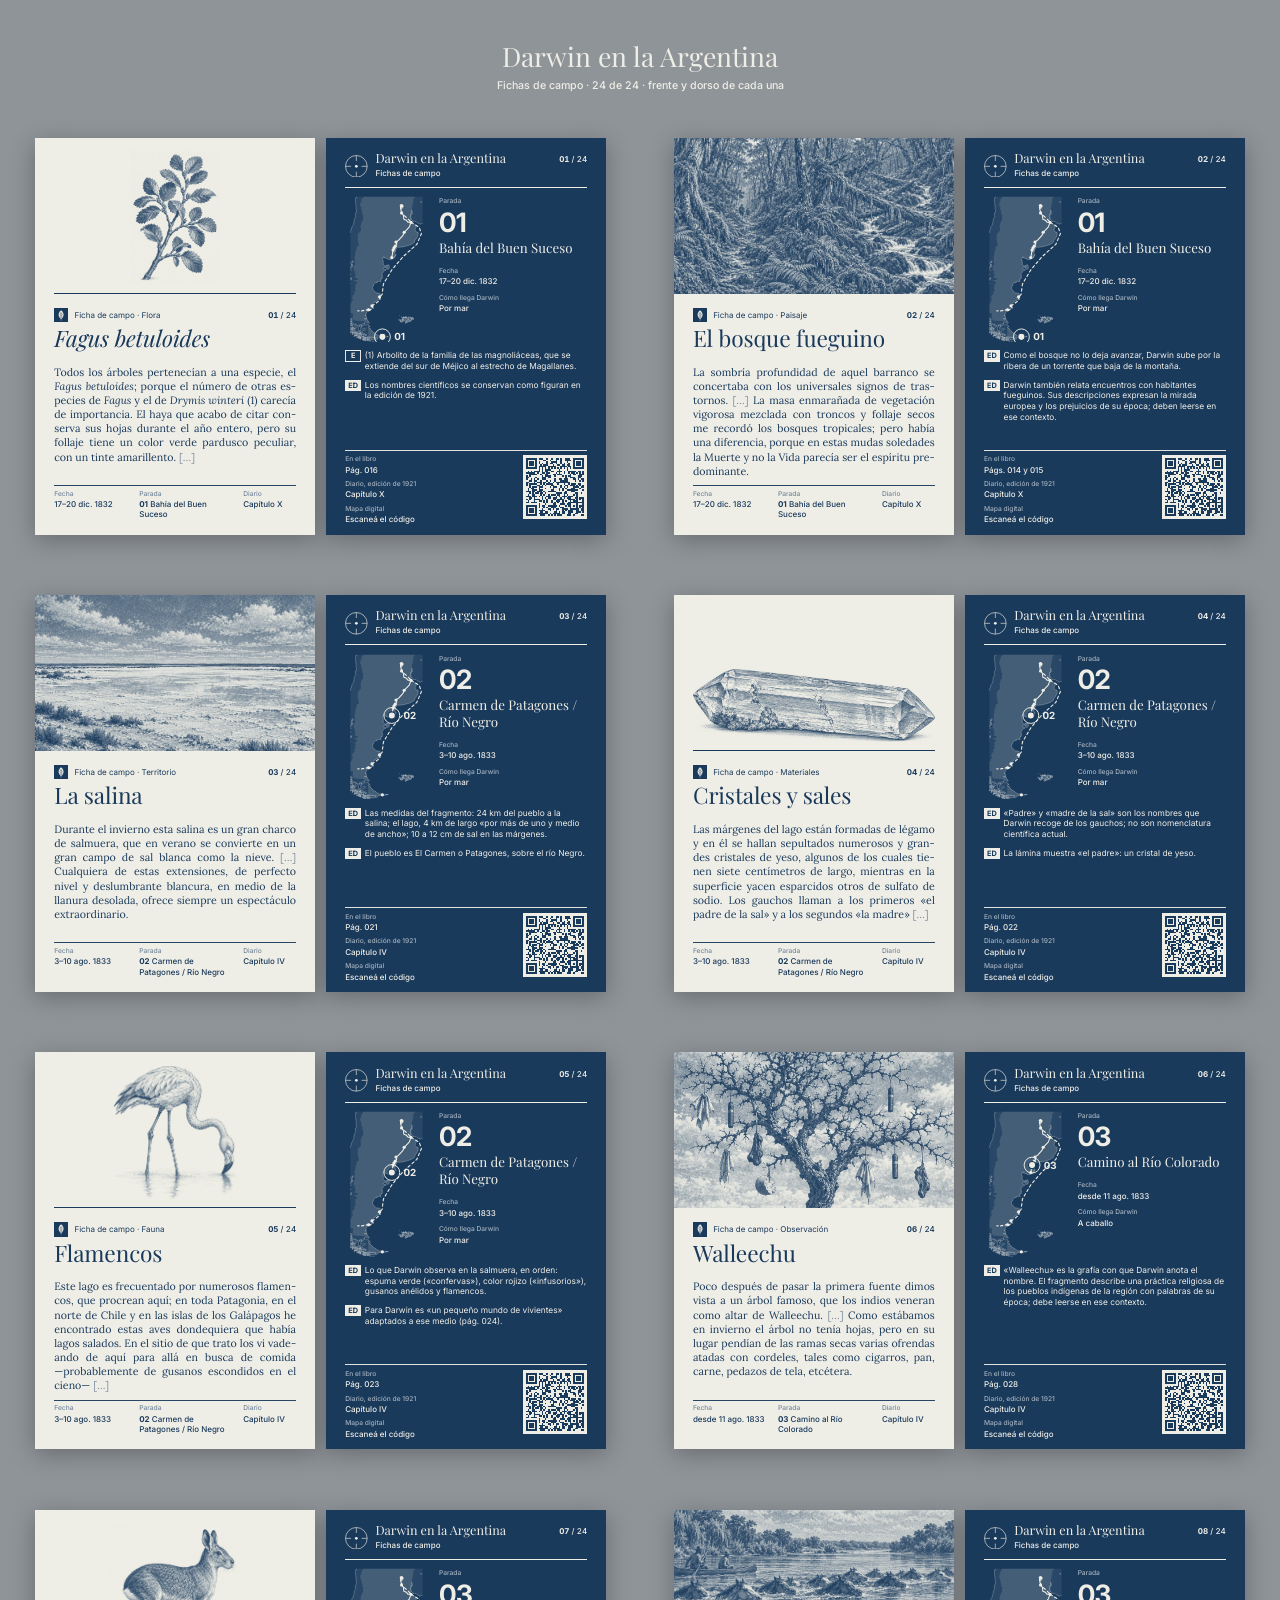
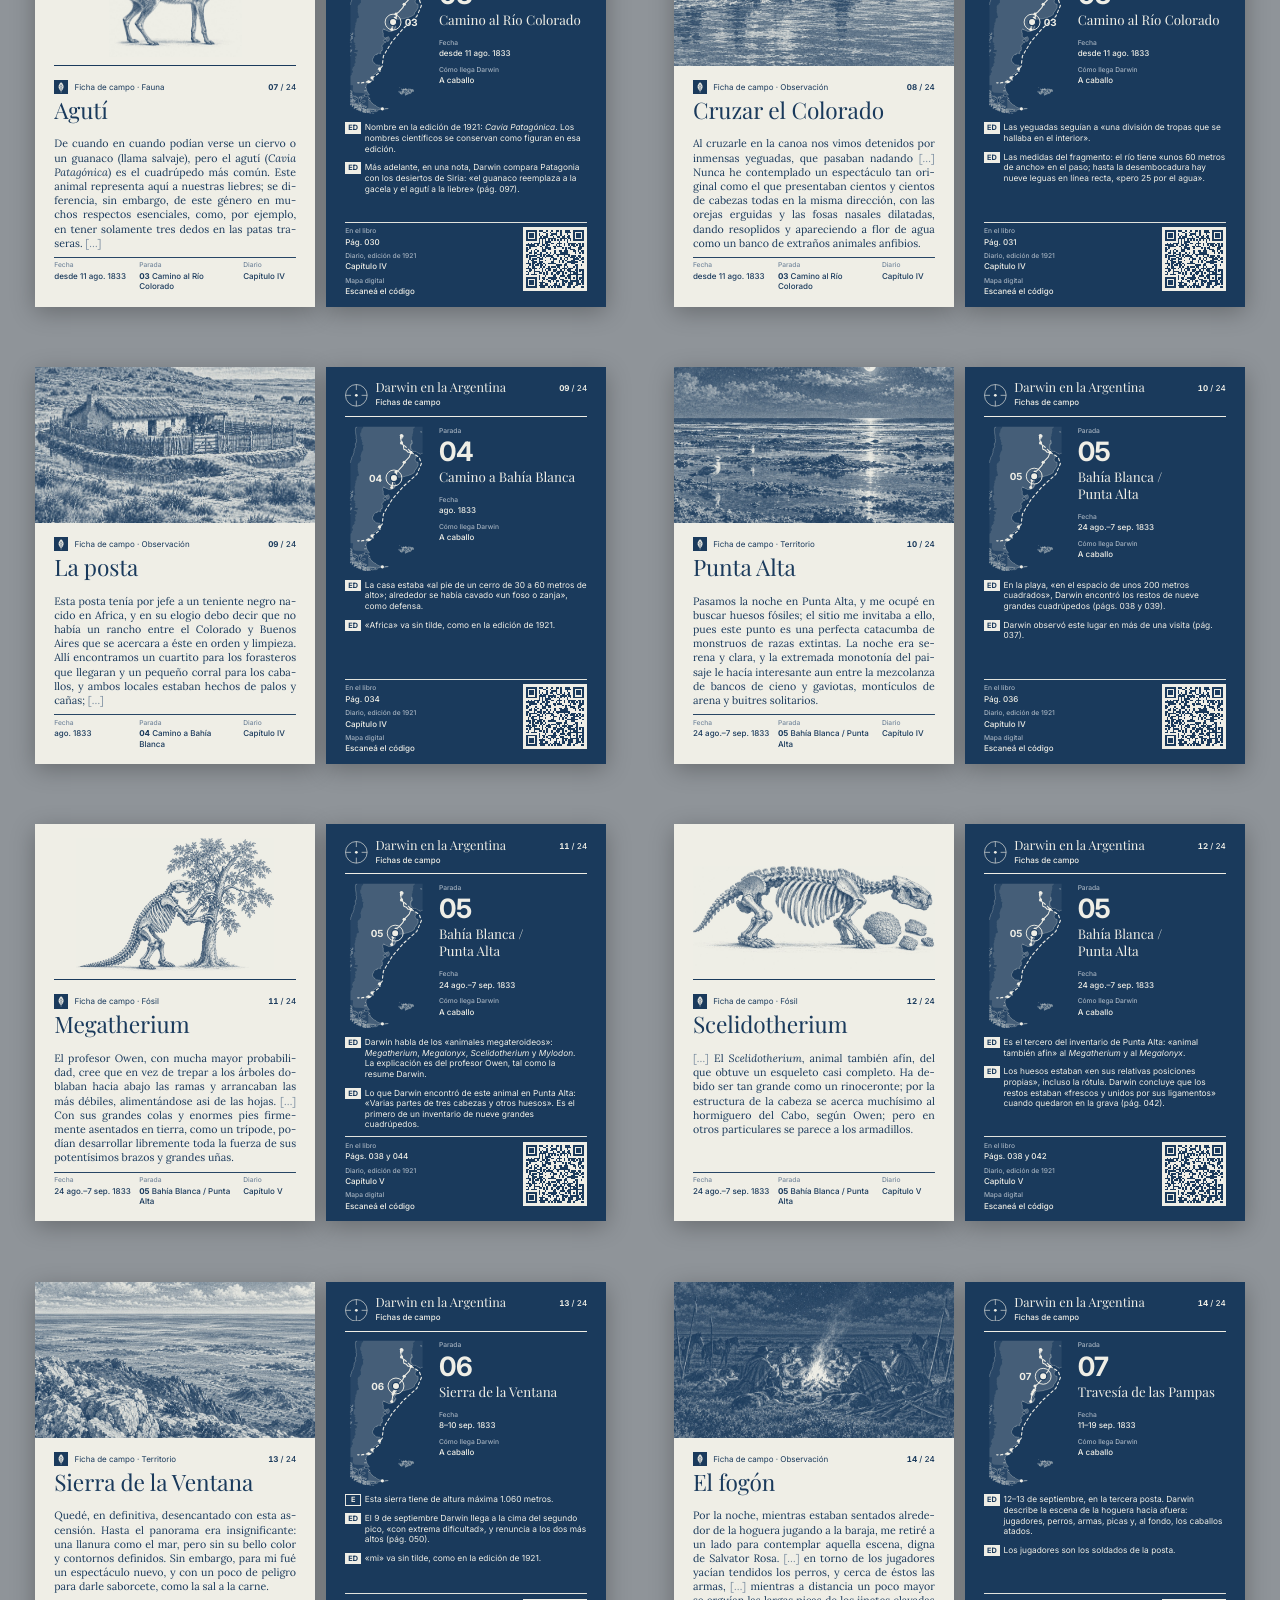
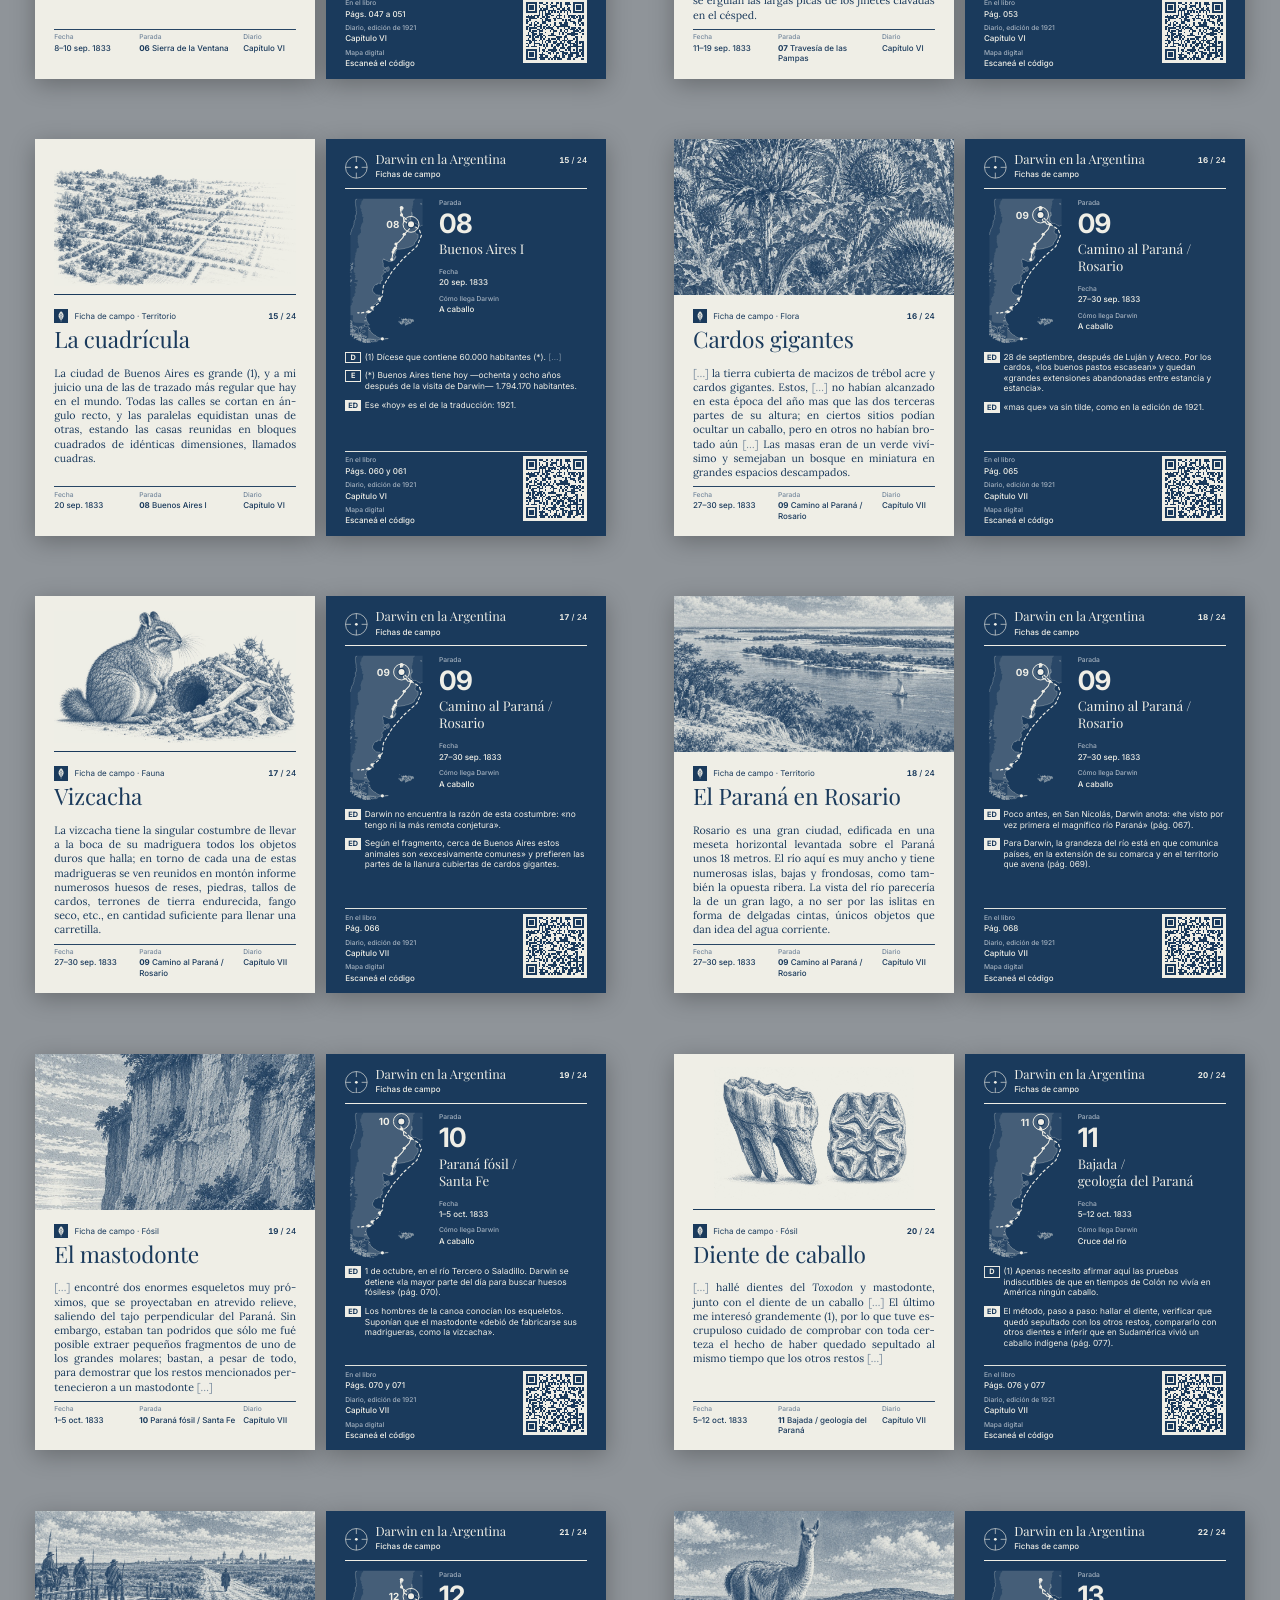
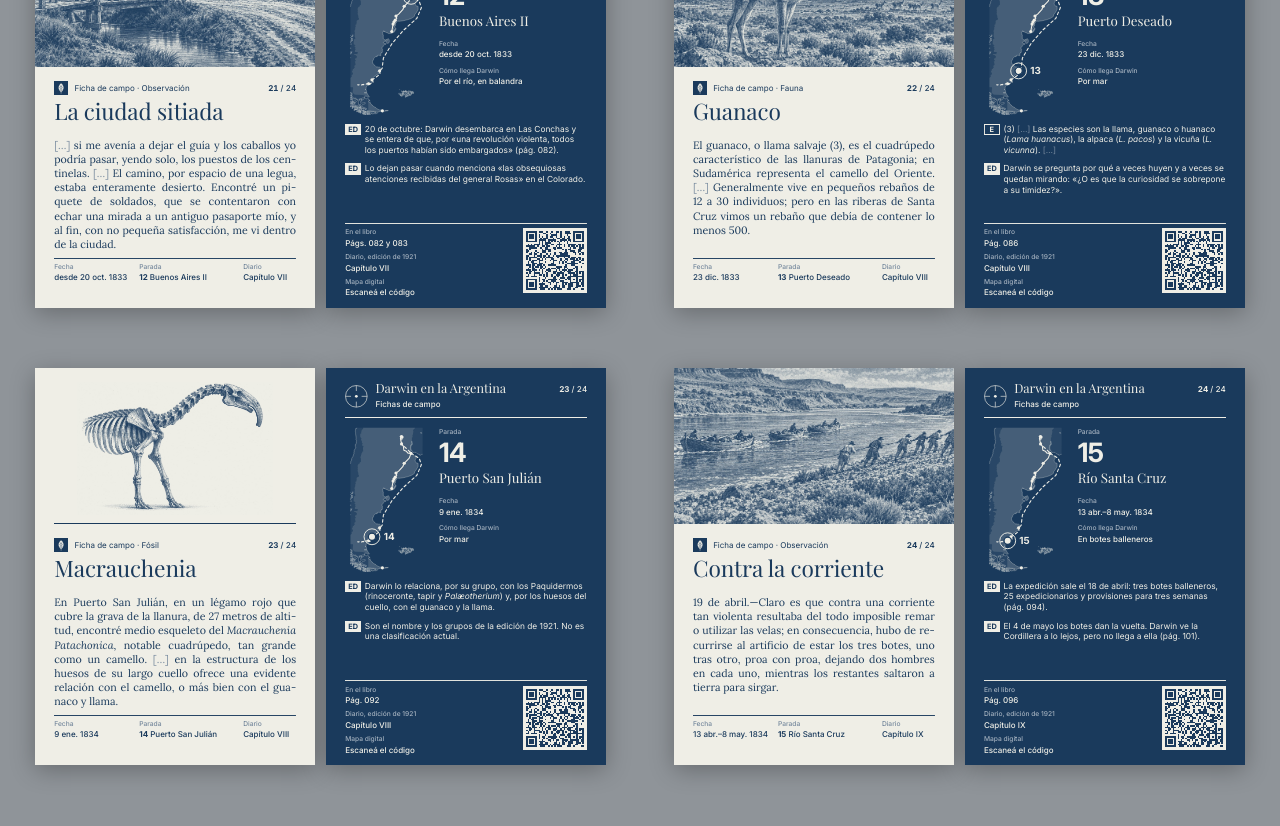
==== index.html @ e22f31d1 "Ficha 17 · Vizcacha: imagen nueva Co-Authored-By: Claude Opus 5.5 <noreply@anthropic.com>" ====
<!doctype html>
<!-- GENERADO por build.mjs — no editar a mano. Editar datos/fichas.mjs y styles/fichas.css. -->
<html lang="es">
<head>
<meta charset="utf-8">
<meta name="viewport" content="width=660">
<title>Darwin en la Argentina — fichas de campo</title>
<link rel="stylesheet" href="styles/fichas.css?v=847f0322">
</head>
<body>
<p class="titulo-sitio"><b>Darwin en la Argentina</b>Fichas de campo · 24 de 24 · frente y dorso de cada una</p>
<div class="par" id="f01"><div class="recorte"><section class="cara cara--anverso" lang="es">
  <div class="a-imagen a-imagen--lamina" style="background-image:url(assets/images/01-fagus-betuloides.jpg?v=746ffd7c)" role="img" aria-label="Rama de haya con hojas, ilustración botánica"></div>
  <div class="caja">
    <p class="a-kicker"><svg class="minitile" viewBox="0 0 28 27" aria-hidden="true"><path class="tile__fill" d="M14 4C20.5 8.5 20.5 17 14 21.5C7.5 17 7.5 8.5 14 4Z"/><path class="tile__line" d="M14 21.5V24.5"/><path class="tile__cut" d="M14 7V21.5M14 11L17 8.8M14 11L11 8.8M14 14.5L17.6 12M14 14.5L10.4 12M14 18L17 15.8M14 18L11 15.8"/></svg><span>Ficha de campo · Flora</span><span><b>01</b> / 24</span></p>
    <h1 class="a-titulo a-titulo--cursiva">Fagus betuloides</h1>
    <p class="a-darwin">Todos los ár­bo­les per­te­ne­cían a una es­pe­cie, el <i>Fagus be­tu­loi­des</i>; por­que el nú­mero de otras es­pe­cies de <i>Fagus</i> y el de <i>Drymis win­teri</i> (1) ca­re­cía de im­por­tan­cia. El haya que acabo de citar con­serva sus hojas du­rante el año en­tero, pero su fo­llaje tiene un color verde par­dusco pe­cu­liar, con un tinte ama­ri­llento. <span class="cut">[…]</span></p>
    <dl class="a-meta">
      <div><dt>Fecha</dt><dd>17–20 dic. 1832</dd></div>
      <div><dt>Parada</dt><dd><b>01</b> Bahía del Buen Suceso</dd></div>
      <div><dt>Diario</dt><dd>Capítulo X</dd></div>
    </dl>
  </div>
</section></div><div class="recorte"><section class="cara cara--reverso" lang="es">
  <div class="caja">
    <div class="r-cabeza"><svg class="marca" viewBox="0 0 9 9" aria-hidden="true"><circle cx="4.5" cy="4.5" r="4.3"/><path d="M4.5 0.2V2.4M4.5 6.6V8.8M0.2 4.5H2.4M6.6 4.5H8.8"/><circle class="marca__punto" cx="4.5" cy="4.5" r="0.55"/></svg><div><h2>Darwin en la Argentina</h2><p>Fichas de campo</p></div><p class="r-num"><b>01</b> / 24</p></div>
    <div class="r-filete"></div>
    <div class="r-cuerpo">
      <svg class="r-mapa" viewBox="0 0 20.8 39" role="img" aria-label="Mapa del recorrido con la parada 01 marcada">
<defs><clipPath id="clip-01"><rect width="20.8" height="39"/></clipPath></defs>
<g clip-path="url(#clip-01)">
<path class="m-otro" d="M7.35 39.44L7.29 39.43L7.26 39.48L7.24 39.46L7.25 39.39L7.18 39.44L7.12 39.37L7.06 39.45L6.95 39.41L6.94 39.36L7.07 39.32L7.31 39.36L7.33 39.36L7.30 39.30L7.42 39.31L7.43 39.36L7.36 39.36L7.35 39.44ZM7.82 39.47L7.76 39.39L7.84 39.31L7.87 39.45L7.82 39.47ZM7.66 39.44L7.55 39.36L7.49 39.35L7.55 39.31L7.67 39.34L7.72 39.42L7.66 39.44ZM7.57 39.24L7.31 39.16L7.39 39.08L7.49 39.16L7.50 39.07L7.47 38.99L7.56 38.96L7.60 39.08L7.55 39.16L7.65 39.17L7.67 39.25L7.57 39.29L7.57 39.24ZM7.30 38.98L7.13 39.03L7.19 38.96L7.18 38.87L7.21 38.84L7.30 38.93L7.30 38.98ZM5.00 38.70L4.86 38.71L4.89 38.67L4.86 38.60L5.02 38.65L5.04 38.68L4.96 38.67L5.00 38.70ZM4.65 38.65L4.61 38.58L4.52 38.54L4.69 38.53L4.65 38.65ZM6.86 39.11L6.75 39.17L6.70 39.12L6.68 38.99L6.53 39.02L6.57 38.89L6.45 38.81L6.38 38.86L6.29 38.84L6.23 38.74L6.19 38.75L6.16 38.71L6.18 38.79L6.04 38.80L5.96 38.73L6.00 38.84L5.87 38.84L5.78 38.71L6.01 38.67L5.95 38.64L6.01 38.60L5.77 38.67L5.85 38.59L5.89 38.45L5.96 38.38L5.76 38.50L5.61 38.41L5.61 38.32L5.57 38.36L5.62 38.47L5.59 38.47L5.51 38.42L5.48 38.29L5.26 38.34L5.42 38.35L5.45 38.44L5.21 38.46L5.23 38.56L5.29 38.53L5.43 38.58L5.39 38.60L5.40 38.64L5.48 38.65L5.41 38.74L5.59 38.76L5.55 38.80L5.56 38.87L5.49 38.80L5.37 38.81L5.34 38.68L5.30 38.83L5.26 38.84L5.24 38.71L5.17 38.69L5.28 38.63L5.20 38.64L5.23 38.61L5.20 38.60L5.07 38.65L5.06 38.59L4.87 38.56L5.11 38.51L5.00 38.49L5.19 38.36L4.81 38.49L4.72 38.43L4.80 38.42L4.82 38.40L4.73 38.39L4.81 38.35L4.64 38.36L4.60 38.32L4.76 38.20L5.09 38.16L5.12 38.29L5.10 38.33L5.14 38.32L5.16 38.15L5.26 38.13L5.27 38.18L5.38 38.18L5.32 38.13L5.43 38.08L5.52 38.13L5.51 38.09L5.69 38.11L6.09 38.01L6.36 38.01L6.48 38.11L6.48 38.19L6.36 38.17L6.37 38.22L6.28 38.27L6.18 38.20L6.16 38.23L6.22 38.30L6.17 38.33L5.93 38.27L5.71 38.14L5.67 38.17L5.98 38.35L6.42 38.38L6.54 38.44L6.48 38.46L6.61 38.49L6.59 38.54L6.29 38.57L6.16 38.56L6.12 38.49L6.02 38.51L6.09 38.50L6.13 38.58L6.23 38.59L6.18 38.64L6.35 38.59L6.46 38.62L6.49 38.70L6.54 38.67L6.68 38.71L6.65 38.79L6.78 38.80L6.73 38.89L6.82 38.98L6.88 38.99L6.81 39.09L6.86 39.11ZM7.88 38.59L7.89 38.48L7.96 38.44L8.10 38.45L8.14 38.52L8.02 38.60L7.88 38.59ZM8.40 38.53L8.34 38.50L8.36 38.41L8.48 38.34L8.58 38.38L8.50 38.49L8.40 38.53ZM6.95 38.36L6.86 38.44L6.70 38.43L6.67 38.39L6.72 38.36L6.64 38.26L6.66 38.18L6.64 38.07L6.48 38.09L6.45 38.00L6.91 37.96L7.15 38.00L7.62 37.99L7.75 38.05L7.89 38.24L7.85 38.39L7.65 38.56L7.45 38.51L7.48 38.42L7.46 38.37L7.32 38.37L7.26 38.40L7.24 38.49L7.07 38.50L6.97 38.47L7.13 38.46L6.95 38.36ZM4.22 38.23L4.14 38.26L4.23 38.34L4.09 38.41L4.09 38.35L4.04 38.33L4.06 38.39L4.03 38.42L4.01 38.31L4.07 38.26L3.99 38.17L3.85 38.28L3.81 38.25L3.83 38.18L3.74 38.23L3.53 38.17L3.54 38.11L3.62 38.09L3.52 38.05L3.68 38.00L3.68 38.05L3.76 38.06L3.77 38.00L3.86 38.05L4.02 38.05L3.96 38.01L4.09 37.95L4.29 37.95L4.09 38.01L4.06 38.10L3.84 38.07L3.83 38.11L3.92 38.15L4.08 38.13L4.19 38.18L4.31 38.15L4.33 38.17L4.26 38.20L4.34 38.27L4.26 38.29L4.22 38.23ZM7.87 38.13L7.90 38.09L8.09 38.14L8.16 38.27L7.87 38.13ZM4.74 37.99L4.73 37.93L4.82 37.91L4.87 37.96L4.89 38.03L4.95 38.02L4.93 37.97L4.98 37.97L4.89 37.92L5.00 37.90L5.17 37.94L5.16 38.02L5.27 37.95L5.56 38.03L5.35 38.03L5.37 38.07L5.25 38.10L5.19 38.06L5.21 38.09L5.16 38.11L4.73 38.16L4.74 38.10L4.69 38.03L4.81 38.02L4.74 37.99ZM3.63 37.98L3.37 38.00L3.43 37.96L3.42 37.94L3.31 37.96L3.30 37.90L3.23 37.90L3.15 38.03L3.16 37.95L3.09 38.01L3.03 37.92L3.09 37.89L3.09 37.84L3.35 37.85L3.45 37.92L3.59 37.91L3.57 37.96L3.63 37.98ZM3.89 37.95L3.81 37.90L4.04 37.85L4.20 37.90L3.89 37.95ZM2.43 37.73L2.44 37.65L2.38 37.57L2.34 37.61L2.31 37.57L2.40 37.54L2.52 37.66L2.50 37.72L2.43 37.73ZM2.03 37.15L1.95 37.17L1.91 37.24L1.83 37.11L1.96 37.09L1.97 37.06L2.10 37.10L2.09 37.15L2.01 37.13L2.03 37.15ZM4.39 36.92L4.36 37.00L4.26 37.00L4.13 36.95L4.06 36.86L4.09 36.82L4.39 36.92ZM2.89 36.51L2.96 36.58L3.03 36.52L3.10 36.69L3.12 36.61L3.09 36.56L3.20 36.59L3.25 36.71L3.21 36.76L3.25 36.77L3.29 36.88L3.33 36.73L3.36 36.83L3.41 36.70L3.50 36.73L3.51 36.82L3.46 36.90L3.54 36.86L3.54 36.94L3.50 36.96L3.54 37.01L3.46 37.04L3.47 37.09L3.36 37.05L3.44 37.10L3.42 37.17L3.37 37.17L3.34 37.09L3.30 37.15L3.14 37.05L3.27 37.02L3.30 36.94L3.27 36.93L3.20 36.99L3.17 36.91L3.14 36.97L3.08 36.95L3.04 36.88L3.12 36.83L3.08 36.83L3.07 36.77L2.97 36.81L3.00 36.86L2.93 37.01L2.87 36.94L2.93 36.87L2.81 36.95L2.76 36.85L2.88 36.73L2.84 36.72L2.81 36.57L2.89 36.51ZM2.17 36.82L2.15 36.90L2.10 36.90L2.08 36.99L2.01 36.94L1.91 36.98L1.86 36.90L2.05 36.84L2.06 36.81L2.00 36.79L2.10 36.77L2.00 36.74L2.08 36.69L2.20 36.81L2.17 36.82ZM4.19 36.82L4.08 36.71L4.31 36.70L4.28 36.83L4.19 36.82ZM2.29 36.80L2.38 36.77L2.31 36.69L2.24 36.75L2.20 36.74L2.18 36.69L2.20 36.59L2.14 36.49L2.29 36.50L2.36 36.58L2.34 36.52L2.38 36.54L2.42 36.43L2.47 36.44L2.43 36.40L2.49 36.38L2.62 36.48L2.59 36.56L2.66 36.45L2.81 36.49L2.66 36.60L2.76 36.58L2.76 36.65L2.68 36.68L2.73 36.69L2.72 36.73L2.81 36.73L2.69 36.85L2.53 36.69L2.51 36.61L2.48 36.62L2.52 36.78L2.71 36.95L2.69 36.99L2.61 36.97L2.57 37.03L2.62 37.05L2.59 37.07L2.62 37.10L2.44 37.08L2.53 36.94L2.31 36.83L2.38 36.81L2.29 36.80ZM4.15 36.46L4.26 36.64L4.15 36.69L3.96 36.52L3.90 36.53L4.01 36.70L4.03 36.89L4.07 36.92L4.04 36.93L3.88 36.88L3.73 36.77L3.75 36.74L3.66 36.64L3.65 36.50L3.68 36.48L3.64 36.41L3.69 36.39L3.66 36.36L3.78 36.34L3.97 36.40L3.97 36.34L3.87 36.28L3.85 36.15L4.01 36.04L4.07 35.94L4.12 35.95L4.14 36.02L4.12 36.14L4.17 36.30L4.15 36.46ZM1.72 36.64L1.65 36.75L1.44 36.78L1.46 36.74L1.44 36.69L1.55 36.69L1.45 36.64L1.59 36.64L1.52 36.59L1.57 36.56L1.49 36.53L1.72 36.39L1.58 36.41L1.63 36.36L1.53 36.39L1.56 36.35L1.54 36.33L1.44 36.40L1.44 36.07L1.47 36.12L1.53 35.95L1.48 35.78L1.62 35.88L1.60 35.92L1.68 36.00L1.68 36.11L1.73 36.09L1.69 35.91L1.84 35.99L1.92 35.96L1.99 36.05L1.89 36.11L1.95 36.16L1.93 36.21L2.02 36.13L2.17 36.19L2.13 36.24L2.28 36.30L2.19 36.33L2.15 36.42L2.04 36.35L2.00 36.37L2.04 36.39L2.05 36.46L1.97 36.45L2.02 36.52L1.97 36.55L2.07 36.58L2.05 36.67L1.93 36.66L1.93 36.58L1.86 36.57L1.83 36.75L1.72 36.64ZM5.78 37.78L6.03 37.94L5.67 38.02L5.18 37.89L5.00 37.81L5.05 37.74L5.05 37.64L4.99 37.75L4.95 37.63L4.93 37.80L4.89 37.79L4.89 37.67L4.85 37.82L4.73 37.83L4.67 37.77L4.67 37.62L4.64 37.70L4.65 37.85L4.53 37.87L4.54 37.77L4.46 37.87L4.30 37.86L4.28 37.80L4.37 37.67L4.37 37.63L4.25 37.77L4.23 37.85L4.00 37.77L3.80 37.86L3.73 37.83L3.71 37.78L3.95 37.70L4.14 37.55L4.04 37.53L3.94 37.60L3.99 37.63L3.97 37.66L3.74 37.72L3.61 37.71L3.62 37.67L3.78 37.62L3.59 37.61L3.59 37.68L3.50 37.77L3.49 37.72L3.59 37.52L3.46 37.49L3.48 37.59L3.42 37.55L3.33 37.65L3.21 37.61L3.20 37.58L3.32 37.54L3.25 37.52L3.24 37.45L3.27 37.40L3.20 37.44L3.15 37.38L3.16 37.45L3.09 37.43L3.08 37.47L3.16 37.51L3.10 37.51L3.07 37.58L2.99 37.58L2.99 37.63L2.96 37.59L2.99 37.49L2.89 37.58L2.92 37.48L2.87 37.47L2.82 37.58L2.78 37.55L2.81 37.50L2.70 37.49L2.72 37.52L2.63 37.53L2.62 37.58L2.49 37.58L2.45 37.52L2.53 37.52L2.55 37.45L2.49 37.42L2.43 37.46L2.45 37.40L2.42 37.36L2.50 37.37L2.43 37.29L2.46 37.27L2.56 37.32L2.59 37.41L2.79 37.46L2.71 37.37L2.89 37.42L2.77 37.30L2.60 37.30L2.59 37.22L2.71 37.20L2.91 37.37L2.99 37.31L2.89 37.29L2.86 37.22L2.95 37.27L2.96 37.21L3.10 37.29L3.18 37.24L3.06 37.20L3.13 37.16L3.32 37.24L3.43 37.37L3.37 37.25L3.56 37.30L3.61 37.22L3.59 37.11L3.75 37.07L3.81 37.12L3.96 37.11L3.83 37.24L3.85 37.32L3.78 37.42L3.79 37.50L3.82 37.43L3.94 37.50L3.86 37.40L3.87 37.34L3.99 37.19L4.36 37.46L4.38 37.43L4.30 37.35L4.49 37.42L4.16 37.26L4.00 37.01L3.71 36.99L3.64 36.87L3.73 36.89L3.61 36.77L4.28 37.09L4.49 37.24L4.48 37.19L4.55 37.15L4.42 37.08L4.54 36.98L4.60 36.99L4.67 37.05L4.67 37.17L4.72 37.16L4.78 37.23L4.77 37.35L4.83 37.30L4.87 37.33L4.86 37.41L4.89 37.43L4.92 37.32L4.77 37.07L4.79 37.02L4.98 37.08L5.12 37.25L5.17 37.25L5.11 37.16L5.16 37.11L5.48 37.26L5.49 37.32L5.28 37.53L5.33 37.62L5.33 37.52L5.44 37.40L5.49 37.39L5.55 37.47L5.57 37.28L5.75 37.30L5.75 37.25L5.43 37.08L4.62 36.77L4.57 36.73L4.44 36.35L4.44 36.24L4.49 36.21L4.73 36.09L5.02 36.05L5.34 35.88L5.39 35.78L5.35 35.63L4.75 35.68L4.41 35.80L4.15 35.64L4.11 35.56L4.17 35.12L4.29 35.05L4.27 35.18L4.37 35.19L4.49 35.12L4.54 34.97L4.40 34.90L4.31 34.97L4.35 34.90L4.32 34.80L4.17 34.77L4.18 34.74L4.49 34.70L4.64 34.86L4.74 34.87L4.83 34.77L4.93 34.76L5.09 34.56L5.05 34.44L5.07 34.38L5.28 34.28L5.49 34.56L5.59 34.63L5.83 34.56L5.99 34.42L6.15 34.56L6.14 37.77L6.06 37.76L6.14 37.80L6.14 37.88L6.11 37.93L5.82 37.77L5.78 37.78ZM3.77 34.95L3.88 34.87L3.95 34.86L3.84 34.97L3.77 34.95ZM1.44 22.28L1.58 22.30L1.63 22.39L1.53 22.55L1.44 22.55L1.44 22.28ZM1.49 22.60L1.50 22.66L1.44 22.73L1.44 22.59L1.49 22.60ZM1.86 18.69L1.86 18.83L1.75 18.76L1.79 18.69L1.86 18.69ZM4.80 0.79L4.80 0.90L4.76 0.93L4.71 1.13L4.60 1.20L4.45 1.15L4.48 1.26L4.40 1.37L4.26 2.01L4.34 2.15L4.26 2.16L4.19 2.32L4.12 2.23L4.05 2.36L3.98 2.92L4.10 3.20L4.13 3.36L4.16 3.40L4.29 3.42L4.37 3.51L4.32 3.67L4.23 3.64L4.21 3.68L4.27 3.81L4.28 4.02L4.37 4.09L4.37 4.21L4.46 4.33L4.49 4.45L4.44 4.51L4.47 4.71L4.64 4.92L4.59 5.09L4.51 5.16L4.52 5.36L4.63 5.55L4.70 5.46L4.82 5.50L4.87 5.67L4.81 5.90L4.77 5.94L4.75 6.09L4.79 6.19L4.73 6.26L4.74 6.53L4.80 6.58L4.78 6.81L4.83 6.95L4.73 7.03L4.57 7.04L4.56 7.22L4.39 7.48L4.36 7.64L4.29 7.72L4.33 7.80L4.25 8.03L4.21 8.35L4.04 8.41L4.00 8.49L4.02 8.55L4.11 8.57L4.16 8.64L4.12 8.67L4.19 8.86L4.17 9.09L4.24 9.32L4.17 9.40L4.17 9.46L4.21 9.47L4.18 9.54L4.21 9.69L4.14 9.83L4.00 9.81L3.97 9.89L3.85 10.00L3.84 10.22L3.75 10.25L3.65 10.20L3.61 10.31L3.49 10.33L3.47 10.63L3.37 10.63L3.32 10.86L3.38 11.03L3.30 11.06L3.43 11.25L3.38 11.30L3.37 11.42L3.31 11.54L3.40 11.80L3.39 11.98L3.32 12.06L3.33 12.16L3.53 12.71L3.51 12.95L3.56 13.24L3.70 13.39L3.71 13.48L3.66 13.56L3.67 13.64L3.59 13.72L3.48 13.72L3.27 13.82L3.09 13.97L3.06 14.10L3.08 14.58L3.01 14.67L3.02 14.75L2.93 14.90L2.99 14.95L2.98 15.00L2.85 15.03L2.77 14.95L2.74 15.00L2.78 15.35L2.85 15.46L2.78 15.61L2.78 15.75L2.63 15.74L2.62 15.91L2.71 16.05L2.77 16.03L2.79 16.09L2.73 16.23L2.65 16.22L2.58 16.42L2.59 16.52L2.48 16.68L2.59 17.01L2.54 17.65L2.55 17.87L2.59 17.95L2.51 18.08L2.66 18.40L2.72 18.73L2.51 18.87L2.42 18.79L2.28 19.03L2.35 19.13L2.35 19.25L2.39 19.32L2.27 19.44L2.30 19.90L2.26 20.10L2.37 20.26L2.58 20.30L2.71 20.38L2.70 20.54L2.54 20.58L2.48 20.77L2.57 20.79L2.57 20.91L2.65 20.92L2.74 21.00L2.75 21.13L2.63 21.24L2.70 21.26L2.69 21.34L2.80 21.49L2.69 21.70L2.58 21.76L2.64 21.91L2.61 22.01L2.65 22.07L2.58 22.17L2.63 22.20L3.30 22.24L3.40 22.42L3.30 22.51L3.27 22.72L3.20 22.79L2.98 22.71L2.84 22.77L2.69 22.73L2.59 22.79L2.38 22.73L2.33 22.77L2.35 22.95L2.55 23.02L2.67 22.99L2.76 23.06L2.88 23.07L3.00 23.28L3.16 23.45L3.19 23.55L3.10 23.66L2.97 23.71L2.99 23.85L2.74 23.90L2.69 23.96L2.71 23.99L2.65 24.19L2.71 24.28L2.70 24.37L2.80 24.43L2.86 24.56L2.68 24.77L2.53 24.81L2.69 24.97L2.70 25.19L2.78 25.41L2.77 25.63L2.61 25.78L2.48 25.82L2.46 26.02L2.52 26.10L2.42 26.19L2.55 26.28L2.58 26.40L2.53 26.45L2.40 26.40L2.39 26.53L2.24 26.71L2.03 26.78L2.02 26.81L2.07 26.85L2.05 27.00L1.83 27.47L1.87 27.56L2.05 27.70L2.09 27.92L2.07 28.03L2.10 28.10L1.79 28.28L1.75 28.36L1.78 28.52L1.78 28.79L1.57 29.00L1.44 29.03L1.44 23.80L1.48 23.80L1.51 23.73L1.44 23.69L1.44 22.86L1.64 22.70L1.62 22.61L1.68 22.42L1.77 22.36L1.75 22.30L1.78 22.11L1.69 22.22L1.66 22.35L1.44 22.17L1.44 21.27L1.52 21.31L1.49 21.12L1.44 21.23L1.44 20.20L1.52 20.11L1.62 20.22L1.59 20.11L1.60 19.96L1.50 19.86L1.47 19.73L1.47 19.65L1.52 19.60L1.47 19.53L1.50 19.39L1.55 19.34L1.64 19.34L1.83 19.44L1.68 19.32L1.55 19.06L1.50 19.04L1.53 18.96L1.80 18.89L1.96 19.29L1.90 19.03L1.97 18.96L1.90 18.93L1.90 18.86L1.96 18.82L1.89 18.79L1.92 18.58L1.89 18.54L1.86 18.53L1.76 18.65L1.67 18.60L1.62 18.62L1.45 18.47L1.72 18.18L1.88 18.18L2.09 18.07L2.05 18.02L2.09 17.89L2.06 17.82L2.10 17.71L2.05 17.66L2.07 17.71L1.97 18.09L1.78 18.16L1.69 18.12L1.60 17.92L1.50 17.85L1.44 17.86L1.44 10.27L1.52 10.03L1.50 9.87L1.53 9.81L1.55 9.57L1.78 9.26L1.71 8.95L1.84 8.84L1.99 8.45L2.17 8.27L2.22 7.93L2.37 7.59L2.38 7.21L2.44 7.13L2.41 6.81L2.53 6.61L2.63 6.28L2.79 6.15L2.84 5.91L2.75 5.75L2.79 5.59L2.69 5.25L2.77 5.23L2.82 5.13L2.91 5.10L2.96 4.91L2.93 4.78L2.98 4.75L2.97 4.67L3.03 4.63L3.01 4.40L3.08 4.18L2.93 3.91L2.97 3.57L2.95 3.48L2.98 3.43L2.94 3.36L2.96 3.26L2.80 2.36L2.81 2.06L2.75 1.77L2.75 1.52L2.83 0.96L2.89 1.03L2.96 1.02L3.04 0.84L3.09 0.87L3.12 0.75L4.77 0.75L4.80 0.79ZM1.57 31.53L1.70 31.60L1.87 31.50L2.09 31.57L2.05 31.71L2.14 31.85L2.14 32.04L2.11 32.14L1.98 32.26L2.01 32.34L2.14 32.47L2.08 32.57L2.04 32.81L1.93 32.93L2.06 33.00L2.10 33.14L2.27 33.21L2.45 33.37L2.49 33.44L2.47 33.56L2.52 33.59L4.69 33.61L5.21 33.80L5.51 33.81L5.94 33.96L6.34 34.05L6.35 34.12L5.85 34.06L5.60 33.91L5.48 33.90L5.22 34.01L5.19 34.18L5.14 34.20L5.11 34.30L5.00 34.40L4.81 34.33L4.47 34.48L4.41 34.58L4.28 34.56L4.07 34.68L4.03 34.68L4.08 34.62L4.06 34.59L3.99 34.61L3.99 34.67L3.87 34.71L3.83 34.65L3.68 34.68L3.82 34.78L3.74 34.83L3.71 34.95L3.66 34.97L3.74 34.99L3.74 35.04L3.59 35.40L3.54 35.67L3.60 35.99L3.56 36.12L3.56 36.23L3.50 36.31L3.28 36.41L2.82 36.34L2.58 36.20L2.57 36.15L2.51 36.19L2.43 36.11L2.38 36.16L2.31 36.13L2.12 35.97L1.93 35.71L1.98 35.64L1.97 35.57L2.12 35.46L2.30 35.49L2.34 35.59L2.32 35.69L2.28 35.66L2.16 35.75L2.33 35.73L2.41 35.69L2.40 35.47L2.59 35.44L2.66 35.76L2.44 35.88L2.42 35.93L2.63 35.88L2.70 35.79L2.68 35.61L2.71 35.43L3.14 35.27L3.31 34.99L3.40 34.98L3.35 34.82L3.26 34.78L3.14 34.81L3.09 34.69L3.09 34.85L3.00 34.84L2.90 34.94L2.53 35.12L2.40 35.29L2.30 35.29L2.11 35.14L2.08 35.15L2.13 35.21L2.01 35.17L1.81 35.22L2.02 35.20L2.07 35.30L2.22 35.37L2.15 35.41L2.03 35.37L2.08 35.41L2.03 35.43L1.89 35.38L1.95 35.42L1.92 35.44L1.84 35.40L1.97 35.48L1.94 35.52L1.84 35.51L1.87 35.57L1.85 35.65L1.77 35.65L1.72 35.58L1.73 35.64L1.81 35.73L1.90 35.71L2.03 35.91L1.84 35.91L1.63 35.79L1.59 35.68L1.55 35.76L1.53 35.68L1.44 35.64L1.44 35.39L1.59 35.45L1.57 35.52L1.63 35.54L1.67 35.46L1.55 35.36L1.63 35.38L1.60 35.31L1.71 35.33L1.64 35.26L1.50 35.32L1.44 35.29L1.46 35.15L1.44 35.15L1.44 34.82L1.59 34.76L1.65 34.66L1.75 34.71L1.75 34.76L1.64 34.90L1.78 34.79L1.81 34.81L1.77 34.85L1.91 34.81L1.95 34.89L1.99 34.77L2.25 34.58L2.38 34.61L2.45 34.57L2.59 34.64L3.01 34.57L2.90 34.44L2.40 34.44L2.29 34.37L2.09 34.38L1.95 34.53L1.99 34.53L1.97 34.58L1.82 34.49L1.89 34.41L2.00 34.38L1.97 34.35L1.80 34.44L1.70 34.38L1.55 34.41L1.48 34.35L1.44 34.53L1.44 34.28L1.63 34.21L1.82 34.28L1.87 34.25L1.72 34.20L1.88 34.07L1.91 33.91L1.71 33.67L1.69 33.54L1.73 33.52L1.77 33.56L1.80 33.51L1.91 33.49L1.93 33.47L1.87 33.36L1.91 33.28L1.85 33.17L1.74 33.10L1.67 32.99L1.44 32.92L1.44 31.60L1.57 31.53ZM1.44 34.57L1.52 34.48L1.68 34.58L1.57 34.72L1.44 34.79L1.44 34.57ZM1.45 33.97L1.51 33.95L1.60 33.71L1.58 33.68L1.52 33.74L1.49 33.87L1.44 33.89L1.47 33.55L1.53 33.51L1.67 33.58L1.65 33.69L1.77 33.77L1.84 33.89L1.76 34.11L1.68 34.08L1.44 34.26L1.45 33.97ZM1.44 32.97L1.58 33.01L1.65 33.15L1.81 33.19L1.81 33.27L1.72 33.35L1.63 33.36L1.51 33.25L1.44 33.26L1.44 32.97ZM20.53 7.76L20.25 7.79L19.92 8.01L19.86 7.92L19.75 7.96L19.65 7.88L19.63 7.84L19.70 7.80L19.68 7.77L19.48 7.75L19.13 7.61L18.82 7.28L18.47 7.24L18.40 7.28L18.33 7.24L18.05 7.31L17.95 7.09L17.78 6.87L17.67 6.84L17.54 6.58L17.44 6.48L17.40 5.93L17.47 5.77L17.43 5.66L17.50 5.56L17.48 5.33L17.54 5.26L17.73 5.24L17.79 5.17L17.83 4.97L17.74 4.80L17.67 4.30L17.78 4.02L17.68 3.83L17.73 3.63L17.66 3.44L17.72 3.35L17.83 3.30L17.91 3.00L17.90 2.93L17.80 2.81L17.90 2.70L17.99 2.46L17.98 2.36L18.05 2.19L17.99 1.99L18.10 1.96L18.11 1.90L18.09 1.67L18.01 1.43L18.05 1.33L18.27 1.09L18.30 0.99L18.28 0.89L18.39 0.86L18.48 0.75L20.54 0.75L20.53 7.76Z"/><path class="m-tierra" d="M18.43 0.82L18.29 0.88L18.27 1.09L18.05 1.33L18.01 1.43L18.09 1.67L18.11 1.90L18.10 1.96L17.99 1.99L18.05 2.19L17.98 2.36L17.99 2.46L17.90 2.70L17.80 2.81L17.90 2.93L17.91 3.00L17.83 3.30L17.72 3.35L17.66 3.44L17.73 3.63L17.68 3.83L17.78 4.02L17.64 4.34L17.69 4.84L17.73 4.95L17.72 5.17L17.66 5.24L17.46 5.21L17.41 5.25L17.43 5.55L17.31 5.77L17.28 6.16L17.38 6.39L17.39 6.62L17.46 6.67L17.47 6.88L17.38 7.01L17.26 7.03L17.38 7.15L17.32 7.25L17.36 7.38L17.47 7.46L17.54 7.59L17.93 7.84L18.03 7.84L18.41 8.12L18.77 8.57L18.85 8.76L18.60 9.19L18.56 9.39L18.58 9.57L18.72 9.86L18.87 10.02L19.06 10.13L19.06 10.18L19.15 10.12L19.25 10.12L19.24 10.06L19.28 10.08L19.32 10.19L19.35 10.50L19.34 10.99L18.93 11.72L18.45 12.35L18.41 12.47L18.38 12.78L18.04 13.04L17.52 13.34L16.71 13.64L16.09 13.78L15.90 13.86L14.42 14.10L14.10 14.07L14.00 14.12L13.78 14.05L13.65 14.07L13.40 13.98L13.30 13.82L13.05 13.80L13.06 13.95L13.10 13.95L13.12 14.04L13.17 14.03L13.08 14.25L13.10 14.39L13.19 14.48L13.11 14.48L13.37 14.57L13.45 14.67L13.41 14.72L13.26 14.57L13.16 14.57L13.30 14.74L13.40 14.77L13.41 14.81L13.34 15.36L13.21 15.37L13.13 15.32L13.16 15.38L13.12 15.40L13.07 15.68L13.10 15.77L13.07 15.89L12.93 16.06L13.01 16.29L13.11 16.34L13.16 16.45L13.18 16.43L13.18 16.55L13.09 16.50L13.11 16.60L13.27 16.54L13.22 16.59L13.10 16.91L12.31 17.32L11.68 17.34L11.46 17.33L11.30 17.19L11.19 17.16L11.19 17.10L11.07 17.11L10.55 16.87L10.26 16.84L10.30 16.79L10.44 16.80L10.38 16.74L10.41 16.71L10.38 16.68L10.18 16.68L10.24 16.69L10.26 16.76L10.15 16.75L10.01 16.86L9.96 17.05L10.00 17.37L10.09 17.77L10.17 17.89L10.12 18.10L10.16 18.29L10.08 18.53L10.15 18.74L10.32 18.89L10.60 18.99L10.73 18.98L10.75 19.01L10.60 19.23L10.77 19.27L11.15 19.24L11.20 19.16L11.19 19.01L10.89 18.96L11.08 18.91L11.40 18.73L11.52 18.72L11.71 19.05L11.73 19.49L11.67 19.67L11.68 19.73L11.55 19.84L11.14 19.93L10.99 19.76L11.04 19.55L10.91 19.41L10.78 19.36L10.56 19.38L10.37 19.53L10.22 19.58L10.14 19.72L10.16 19.78L10.55 19.99L10.71 20.01L10.78 20.06L10.91 20.03L10.93 20.07L10.77 20.20L10.42 20.32L10.22 20.46L10.12 20.55L10.12 20.69L9.79 21.09L9.81 21.35L9.86 21.55L9.91 21.56L9.89 21.64L9.95 21.65L9.90 21.73L9.92 21.81L9.85 21.83L9.82 21.90L9.92 22.15L9.79 22.29L9.85 22.37L9.75 22.37L9.76 22.41L9.72 22.43L9.77 22.46L9.75 22.48L9.65 22.47L9.65 22.50L9.45 22.60L9.36 22.82L9.37 22.90L9.58 23.00L9.49 23.06L9.49 23.14L9.40 23.19L9.33 23.14L9.26 23.16L9.23 23.10L9.12 23.17L9.04 23.10L8.83 23.09L8.74 23.19L8.67 23.16L8.51 23.23L8.47 23.30L8.55 23.32L8.53 23.35L8.40 23.31L8.48 23.42L8.03 23.49L7.88 23.63L7.58 24.02L7.55 24.28L7.45 24.34L7.31 24.59L7.26 24.85L7.35 25.20L7.48 25.45L7.81 25.66L7.91 25.83L8.19 26.11L8.36 26.18L8.50 26.16L8.83 26.24L9.08 26.20L9.19 26.25L9.34 26.41L9.37 26.61L9.35 26.86L9.22 27.21L9.02 27.21L8.75 27.39L8.62 27.40L8.72 27.41L9.03 27.26L9.16 27.26L9.22 27.42L9.32 27.47L9.28 27.50L9.32 27.52L9.13 27.51L9.09 27.67L9.16 27.72L9.15 27.77L8.93 27.78L8.88 27.88L8.70 28.00L8.66 28.08L8.68 28.13L8.56 28.13L8.50 28.22L8.34 28.25L8.11 28.42L8.10 28.49L7.82 28.61L7.73 28.83L7.50 28.96L7.33 29.12L7.25 29.30L7.28 29.37L7.14 29.51L7.16 29.57L7.10 29.66L7.03 29.67L7.15 29.69L7.22 29.50L7.28 29.50L7.18 29.90L7.14 30.27L7.07 30.46L6.96 30.60L6.66 30.77L6.47 30.78L6.12 30.24L6.03 30.19L6.11 30.25L6.21 30.49L6.10 30.55L5.88 30.54L5.73 30.61L6.20 30.55L6.27 30.62L6.30 30.72L6.46 30.82L6.36 30.90L5.88 31.10L5.66 31.44L5.58 31.71L5.59 31.95L5.29 32.23L5.56 32.07L5.78 32.94L5.69 32.94L5.61 33.01L5.33 32.94L5.06 33.04L5.40 32.99L5.57 33.05L5.50 33.12L5.52 33.13L5.71 33.02L5.77 33.03L6.09 33.61L6.44 34.06L6.45 34.11L6.37 34.19L6.34 34.05L5.94 33.96L5.51 33.81L5.21 33.80L4.69 33.61L2.47 33.56L2.49 33.44L2.45 33.37L2.27 33.21L2.10 33.14L2.06 33.00L1.93 32.93L2.04 32.81L2.08 32.57L2.14 32.47L2.01 32.34L1.98 32.26L2.11 32.14L2.14 32.04L2.14 31.85L2.05 31.71L2.09 31.57L1.87 31.50L1.75 31.60L1.59 31.52L1.44 31.60L1.44 29.03L1.57 29.00L1.78 28.79L1.78 28.52L1.75 28.36L1.79 28.28L2.10 28.10L2.07 28.03L2.09 27.92L2.05 27.70L1.87 27.56L1.83 27.47L2.05 27.00L2.07 26.85L2.02 26.81L2.03 26.78L2.24 26.71L2.39 26.53L2.40 26.40L2.53 26.45L2.58 26.40L2.55 26.28L2.42 26.19L2.52 26.10L2.46 26.02L2.48 25.82L2.61 25.78L2.77 25.63L2.78 25.41L2.70 25.19L2.69 24.97L2.53 24.81L2.68 24.77L2.86 24.56L2.80 24.43L2.70 24.37L2.71 24.28L2.65 24.19L2.71 23.99L2.69 23.96L2.74 23.90L2.99 23.85L2.97 23.71L3.10 23.66L3.19 23.55L3.16 23.45L3.00 23.28L2.88 23.07L2.76 23.06L2.67 22.99L2.55 23.02L2.35 22.95L2.33 22.77L2.38 22.73L2.59 22.79L2.69 22.73L2.84 22.77L2.98 22.71L3.20 22.79L3.27 22.72L3.30 22.51L3.40 22.42L3.30 22.24L2.63 22.20L2.58 22.17L2.65 22.07L2.61 22.01L2.64 21.91L2.58 21.76L2.69 21.70L2.80 21.49L2.69 21.34L2.70 21.26L2.63 21.24L2.75 21.13L2.74 21.00L2.65 20.92L2.57 20.91L2.57 20.79L2.48 20.77L2.54 20.58L2.70 20.54L2.71 20.38L2.58 20.30L2.37 20.26L2.26 20.10L2.30 19.90L2.27 19.44L2.39 19.32L2.35 19.25L2.35 19.13L2.28 19.03L2.42 18.79L2.51 18.87L2.72 18.73L2.66 18.40L2.51 18.08L2.59 17.95L2.55 17.87L2.54 17.65L2.59 17.01L2.48 16.68L2.59 16.52L2.58 16.42L2.65 16.22L2.73 16.23L2.79 16.09L2.77 16.03L2.71 16.05L2.62 15.91L2.63 15.74L2.78 15.75L2.78 15.61L2.85 15.46L2.78 15.35L2.74 15.00L2.77 14.95L2.85 15.03L2.98 15.00L2.99 14.95L2.93 14.90L3.02 14.75L3.01 14.67L3.08 14.58L3.06 14.10L3.09 13.97L3.27 13.82L3.48 13.72L3.59 13.72L3.67 13.64L3.66 13.56L3.71 13.48L3.70 13.39L3.56 13.24L3.51 12.95L3.53 12.71L3.33 12.16L3.32 12.06L3.39 11.98L3.40 11.80L3.31 11.54L3.37 11.42L3.38 11.30L3.43 11.25L3.30 11.06L3.38 11.03L3.32 10.86L3.37 10.63L3.47 10.63L3.49 10.33L3.61 10.31L3.65 10.20L3.75 10.25L3.84 10.22L3.85 10.00L3.97 9.89L4.00 9.81L4.14 9.83L4.21 9.69L4.18 9.54L4.21 9.47L4.17 9.46L4.17 9.40L4.24 9.32L4.17 9.09L4.19 8.86L4.12 8.67L4.16 8.64L4.11 8.57L4.02 8.55L4.00 8.49L4.04 8.41L4.21 8.35L4.25 8.03L4.33 7.80L4.29 7.72L4.36 7.64L4.39 7.48L4.56 7.22L4.57 7.04L4.73 7.03L4.83 6.95L4.78 6.81L4.80 6.58L4.74 6.53L4.73 6.26L4.79 6.19L4.75 6.09L4.77 5.94L4.81 5.90L4.87 5.67L4.82 5.50L4.70 5.46L4.63 5.55L4.52 5.36L4.51 5.16L4.59 5.09L4.64 4.92L4.47 4.71L4.44 4.51L4.49 4.45L4.46 4.33L4.37 4.21L4.37 4.09L4.28 4.02L4.27 3.81L4.21 3.68L4.23 3.64L4.32 3.67L4.37 3.51L4.29 3.42L4.16 3.40L4.13 3.36L4.10 3.20L3.99 2.95L4.05 2.36L4.12 2.23L4.19 2.32L4.26 2.16L4.34 2.15L4.26 2.01L4.40 1.37L4.48 1.26L4.45 1.15L4.60 1.20L4.71 1.13L4.82 0.84L4.77 0.75L18.48 0.75L18.43 0.82ZM18.00 33.12L18.18 33.14L17.90 33.23L17.60 33.23L17.73 33.28L17.49 33.34L17.68 33.32L17.42 33.44L17.05 33.44L16.85 33.30L16.82 33.38L16.99 33.47L16.99 33.53L17.19 33.55L17.22 33.60L17.14 33.65L17.18 33.76L17.02 33.64L16.94 33.66L16.95 33.70L16.86 33.75L16.79 33.64L16.63 33.57L16.56 33.61L16.48 33.59L16.45 33.63L16.56 33.63L16.59 33.70L16.66 33.70L16.62 33.74L16.70 33.75L16.61 33.82L16.74 33.80L16.67 33.86L16.73 33.92L16.69 33.95L16.54 33.91L16.38 33.77L16.34 33.83L16.28 33.81L16.33 33.88L16.31 33.93L16.39 33.96L16.37 34.05L16.41 34.11L16.14 33.94L16.17 33.90L16.10 33.90L15.99 33.76L16.08 33.78L16.08 33.73L16.15 33.69L16.09 33.61L16.17 33.62L16.13 33.57L16.21 33.54L16.12 33.48L16.24 33.50L16.27 33.48L16.21 33.43L16.26 33.41L16.24 33.37L16.37 33.35L16.40 33.27L16.47 33.27L16.45 33.22L16.55 33.16L16.72 33.13L16.74 33.33L16.79 33.31L16.75 33.14L16.79 33.07L16.60 32.96L16.66 32.85L16.75 32.98L16.77 32.94L16.74 32.87L16.80 32.86L16.64 32.79L16.67 32.72L16.78 32.72L16.93 32.64L16.83 32.47L17.20 32.61L17.25 32.56L17.44 32.59L17.51 32.65L17.52 32.74L17.41 32.78L17.33 32.69L17.28 32.75L17.32 32.75L17.31 32.84L17.42 32.82L17.42 32.92L17.55 32.94L17.63 33.08L17.63 32.99L17.70 33.02L17.62 32.94L17.65 32.89L17.58 32.89L17.55 32.82L17.49 32.86L17.57 32.73L17.64 32.69L17.99 32.67L18.09 32.82L18.14 32.84L18.10 32.88L18.13 32.91L17.85 32.86L17.86 32.91L17.73 32.91L17.82 32.98L18.09 33.01L18.14 33.06L18.00 33.12ZM17.44 33.60L17.38 33.65L17.41 33.65L17.41 33.75L17.28 33.64L17.36 33.59L17.44 33.60ZM16.18 33.08L15.80 33.54L15.68 33.59L15.61 33.51L15.58 33.60L15.44 33.61L15.46 33.55L15.39 33.58L15.36 33.62L15.38 33.72L15.27 33.84L15.18 33.85L15.07 33.77L15.13 33.88L15.02 33.96L14.96 33.95L14.93 33.89L14.97 33.89L14.89 33.80L14.92 33.76L14.78 33.76L14.88 33.86L14.80 33.86L14.53 33.67L14.55 33.62L14.73 33.70L14.71 33.64L14.86 33.61L14.75 33.53L15.09 33.60L15.09 33.56L15.18 33.55L15.24 33.48L15.11 33.51L15.01 33.49L15.15 33.47L15.19 33.42L15.19 33.27L15.27 33.25L15.23 33.30L15.28 33.29L15.26 33.36L15.30 33.39L15.35 33.34L15.35 33.22L15.43 33.27L15.48 33.24L15.48 33.16L15.31 33.16L15.27 33.22L15.07 33.28L14.98 33.19L14.99 33.11L15.17 33.15L15.44 33.08L15.59 33.14L15.33 32.96L15.14 32.89L15.12 32.82L15.25 32.83L15.18 32.76L15.00 32.73L14.97 32.63L15.51 32.83L15.69 32.80L15.59 32.77L15.66 32.66L15.68 32.72L15.79 32.66L15.82 32.67L15.80 32.70L15.94 32.73L15.87 32.74L15.90 32.77L16.24 32.69L16.14 32.76L16.24 32.78L16.35 32.75L16.29 32.70L16.29 32.64L16.34 32.61L16.55 32.72L16.48 32.73L16.47 32.77L16.52 32.77L16.44 32.84L16.37 32.84L16.36 32.89L16.40 32.89L16.35 33.00L16.29 33.04L16.28 32.99L16.15 33.08L16.18 33.08ZM16.08 32.53L15.89 32.48L15.94 32.46L16.14 32.49L16.18 32.53L16.23 32.49L16.29 32.59L16.17 32.61L16.08 32.53ZM15.87 32.63L16.05 32.61L16.12 32.67L15.98 32.71L15.95 32.70L15.98 32.66L15.87 32.63ZM15.95 34.06L16.02 34.07L15.96 34.14L16.07 34.15L16.01 34.21L15.88 34.14L15.95 34.06ZM16.04 33.92L15.95 34.01L15.96 33.89L15.91 33.80L15.94 33.85L16.02 33.85L16.04 33.92ZM15.55 32.71L15.36 32.66L15.45 32.62L15.50 32.66L15.56 32.64L15.38 32.55L15.36 32.49L15.45 32.55L15.60 32.55L15.62 32.60L15.55 32.71ZM14.71 33.49L14.53 33.51L14.41 33.37L14.59 33.26L14.64 33.32L14.54 33.40L14.62 33.38L14.70 33.33L14.69 33.27L14.73 33.24L14.68 33.45L14.72 33.45L14.71 33.49ZM13.58 14.30L13.62 14.46L13.44 14.37L13.36 14.23L13.53 14.28L13.56 14.33L13.58 14.30ZM13.46 14.20L13.34 14.10L13.47 14.12L13.51 14.17L13.46 14.20ZM13.36 15.80L13.45 15.86L13.45 16.12L13.32 15.87L13.36 15.80ZM13.28 16.16L13.37 16.17L13.44 16.28L13.35 16.45L13.29 16.44L13.29 16.36L13.21 16.36L13.28 16.16ZM11.36 37.67L11.47 37.69L11.30 37.82L11.27 37.82L11.28 37.74L10.99 37.86L10.96 37.84L10.98 37.77L10.92 37.77L10.77 37.86L10.70 37.84L10.57 37.96L10.50 37.95L10.52 37.90L10.42 37.85L10.51 37.76L10.60 37.80L10.68 37.77L10.70 37.76L10.63 37.68L10.66 37.67L10.71 37.72L10.81 37.72L10.84 37.78L10.86 37.66L11.06 37.72L11.09 37.67L11.16 37.67L11.19 37.72L11.36 37.67ZM6.14 37.77L6.15 34.56L6.50 34.97L6.60 35.25L6.54 35.12L6.46 35.12L6.27 35.28L6.23 35.35L6.24 35.46L6.35 35.55L6.72 35.62L6.79 35.88L6.86 36.00L7.17 36.26L7.17 36.31L7.33 36.35L7.30 36.40L7.32 36.46L7.79 36.78L8.21 36.97L8.52 37.30L9.23 37.57L9.39 37.59L9.82 37.54L10.00 37.57L9.94 37.63L9.89 37.83L9.76 37.99L9.65 37.93L9.61 38.00L9.48 38.00L9.42 38.06L9.36 37.96L9.09 37.95L9.07 37.97L9.11 38.01L9.06 38.06L8.70 38.09L8.64 38.11L8.64 38.16L8.46 38.18L8.17 38.01L7.92 37.96L6.92 37.89L6.51 37.79L6.48 37.86L6.24 37.87L6.14 37.77ZM6.12 37.93L6.14 37.80L6.22 37.92L6.12 37.93Z"/><path class="m-costa" d="M1.44 36.07L1.47 36.12L1.53 35.95L1.48 35.78L1.62 35.88L1.60 35.92L1.68 36.00L1.68 36.11L1.73 36.09L1.69 35.91L1.84 35.99L1.92 35.96L1.99 36.05L1.89 36.11L1.95 36.16L1.93 36.21L2.02 36.13L2.17 36.19L2.13 36.24L2.28 36.30L2.19 36.33L2.15 36.42L2.04 36.35L2.00 36.37L2.04 36.39L2.05 36.46L1.97 36.45L2.02 36.52L1.97 36.55L2.07 36.58L2.05 36.67L1.93 36.66L1.93 36.58L1.86 36.57L1.83 36.75L1.73 36.69L1.73 36.64L1.65 36.75L1.44 36.78M1.44 36.77L1.46 36.74L1.44 36.73M1.44 36.69L1.55 36.69L1.46 36.65L1.59 36.64L1.52 36.59L1.57 36.56L1.49 36.53L1.72 36.39L1.58 36.41L1.63 36.36L1.53 36.39L1.56 36.35L1.54 36.33L1.44 36.40M1.44 35.87L1.47 35.90L1.44 36.01M20.54 7.76L20.25 7.79L19.92 8.01L19.86 7.92L19.75 7.96L19.65 7.88L19.63 7.84L19.70 7.80L19.68 7.77L19.48 7.75L19.13 7.61L18.82 7.28L18.47 7.24L18.40 7.28L18.33 7.24L18.05 7.31L18.00 7.16L17.80 6.89L17.67 6.84L17.54 6.58L17.46 6.51L17.41 6.28L17.40 5.93L17.47 5.77L17.42 5.68L17.50 5.56L17.48 5.33L17.54 5.26L17.73 5.24L17.79 5.17L17.83 4.97L17.74 4.80L17.67 4.27L17.64 4.40L17.69 4.84L17.73 4.95L17.72 5.17L17.66 5.24L17.46 5.21L17.41 5.25L17.43 5.55L17.31 5.77L17.28 6.16L17.38 6.39L17.39 6.62L17.46 6.67L17.47 6.88L17.38 7.01L17.26 7.03L17.38 7.15L17.32 7.25L17.36 7.38L17.47 7.46L17.54 7.59L17.93 7.84L18.03 7.84L18.41 8.12L18.72 8.47L18.85 8.76L18.60 9.19L18.56 9.39L18.59 9.58L18.72 9.86L18.87 10.02L19.06 10.13L19.06 10.18L19.15 10.12L19.25 10.12L19.24 10.06L19.28 10.08L19.32 10.19L19.35 10.50L19.34 10.99L18.93 11.72L18.45 12.35L18.41 12.47L18.38 12.78L18.04 13.04L17.52 13.34L16.71 13.64L16.09 13.78L15.90 13.86L14.72 14.06L14.56 14.05L14.42 14.10L14.10 14.07L14.00 14.12L13.44 14.01L13.37 13.95L13.30 13.82L13.05 13.80L13.06 13.95L13.10 13.95L13.12 14.04L13.17 14.03L13.08 14.25L13.10 14.39L13.19 14.48L13.11 14.48L13.29 14.52L13.44 14.65L13.41 14.72L13.26 14.57L13.16 14.57L13.30 14.74L13.41 14.78L13.34 15.33L13.29 15.39L13.13 15.32L13.16 15.38L13.12 15.40L13.07 15.68L13.10 15.77L13.07 15.89L12.93 16.06L13.01 16.29L13.11 16.34L13.16 16.45L13.18 16.43L13.18 16.55L13.09 16.50L13.11 16.60L13.27 16.54L13.22 16.59L13.10 16.91L12.67 17.16L12.58 17.17L12.26 17.33L11.51 17.34L11.19 17.16L11.19 17.10L11.07 17.11L10.55 16.87L10.26 16.84L10.30 16.79L10.44 16.80L10.38 16.74L10.41 16.71L10.38 16.68L10.18 16.68L10.24 16.69L10.26 16.76L10.15 16.75L10.01 16.86L9.96 17.05L10.00 17.37L10.09 17.77L10.17 17.89L10.12 18.10L10.16 18.29L10.08 18.53L10.15 18.74L10.32 18.89L10.60 18.99L10.73 18.98L10.75 19.01L10.60 19.23L10.77 19.27L11.15 19.24L11.20 19.16L11.19 19.01L10.89 18.96L11.08 18.91L11.40 18.73L11.52 18.72L11.71 19.05L11.73 19.49L11.67 19.67L11.68 19.73L11.55 19.84L11.14 19.93L10.99 19.76L11.04 19.55L10.91 19.41L10.78 19.36L10.56 19.38L10.37 19.53L10.22 19.58L10.14 19.72L10.16 19.78L10.55 19.99L10.71 20.01L10.78 20.06L10.91 20.03L10.93 20.07L10.77 20.20L10.42 20.32L10.22 20.46L10.12 20.55L10.12 20.69L9.79 21.09L9.81 21.35L9.86 21.55L9.91 21.56L9.89 21.64L9.95 21.65L9.90 21.73L9.92 21.81L9.85 21.83L9.82 21.90L9.92 22.15L9.79 22.29L9.85 22.37L9.75 22.37L9.76 22.41L9.72 22.43L9.77 22.46L9.75 22.48L9.65 22.47L9.65 22.50L9.45 22.60L9.36 22.82L9.37 22.90L9.58 23.00L9.49 23.06L9.49 23.14L9.40 23.19L9.33 23.14L9.26 23.16L9.23 23.10L9.12 23.17L9.04 23.10L8.83 23.09L8.74 23.19L8.67 23.16L8.51 23.23L8.47 23.30L8.55 23.32L8.53 23.35L8.40 23.31L8.48 23.42L8.03 23.49L7.88 23.63L7.58 24.02L7.55 24.28L7.45 24.34L7.31 24.59L7.26 24.85L7.35 25.20L7.48 25.45L7.81 25.66L7.91 25.83L8.19 26.11L8.36 26.18L8.50 26.16L8.83 26.24L9.08 26.20L9.19 26.25L9.34 26.41L9.37 26.61L9.35 26.86L9.22 27.21L9.02 27.21L8.75 27.39L8.62 27.40L8.72 27.41L9.03 27.26L9.16 27.26L9.22 27.42L9.32 27.47L9.28 27.50L9.32 27.52L9.13 27.51L9.09 27.67L9.16 27.72L9.15 27.77L8.93 27.78L8.88 27.88L8.70 28.00L8.66 28.08L8.68 28.13L8.56 28.13L8.50 28.22L8.34 28.25L8.11 28.42L8.10 28.49L7.82 28.61L7.73 28.83L7.50 28.96L7.33 29.12L7.25 29.30L7.28 29.37L7.14 29.51L7.16 29.57L7.10 29.66L7.03 29.67L7.15 29.69L7.22 29.50L7.28 29.50L7.18 29.90L7.14 30.27L7.07 30.46L6.96 30.60L6.66 30.77L6.47 30.78L6.12 30.24L6.03 30.19L6.11 30.25L6.21 30.49L6.10 30.55L5.88 30.54L5.73 30.61L6.20 30.55L6.27 30.62L6.30 30.72L6.46 30.82L6.36 30.90L5.88 31.10L5.66 31.44L5.58 31.71L5.59 31.95L5.29 32.23L5.56 32.07L5.78 32.94L5.69 32.94L5.61 33.01L5.33 32.94L5.06 33.04L5.35 32.98L5.57 33.05L5.50 33.13L5.71 33.02L5.81 33.07L6.09 33.61L6.45 34.09L6.37 34.19L6.32 34.11L6.22 34.11L5.85 34.06L5.60 33.91L5.48 33.90L5.22 34.01L5.19 34.18L5.14 34.20L5.11 34.30L5.00 34.40L4.81 34.33L4.47 34.48L4.41 34.58L4.28 34.56L4.07 34.68L4.03 34.68L4.08 34.62L4.06 34.59L3.99 34.61L3.99 34.67L3.87 34.71L3.83 34.65L3.68 34.68L3.82 34.78L3.74 34.83L3.71 34.95L3.66 34.97L3.74 34.99L3.74 35.04L3.59 35.40L3.54 35.67L3.60 35.99L3.56 36.12L3.56 36.23L3.50 36.31L3.28 36.41L2.82 36.34L2.58 36.20L2.57 36.15L2.51 36.19L2.43 36.11L2.38 36.16L2.31 36.13L2.12 35.97L1.93 35.71L1.98 35.64L1.97 35.57L2.12 35.46L2.30 35.49L2.34 35.59L2.32 35.69L2.28 35.66L2.16 35.75L2.33 35.73L2.41 35.69L2.40 35.47L2.59 35.44L2.66 35.76L2.44 35.88L2.42 35.93L2.63 35.88L2.70 35.79L2.68 35.61L2.71 35.43L3.14 35.27L3.31 34.99L3.40 34.98L3.35 34.82L3.26 34.78L3.14 34.81L3.09 34.69L3.09 34.85L3.00 34.84L2.90 34.94L2.53 35.12L2.40 35.29L2.30 35.29L2.11 35.14L2.08 35.15L2.13 35.21L2.01 35.17L1.81 35.22L2.02 35.20L2.07 35.30L2.22 35.37L2.15 35.41L2.03 35.37L2.08 35.41L2.03 35.43L1.89 35.38L1.95 35.42L1.92 35.44L1.84 35.40L1.97 35.48L1.94 35.52L1.84 35.51L1.87 35.57L1.85 35.65L1.77 35.65L1.72 35.58L1.73 35.64L1.81 35.73L1.90 35.71L2.03 35.91L1.84 35.91L1.63 35.79L1.59 35.68L1.55 35.76L1.53 35.68L1.44 35.64M1.44 35.39L1.59 35.45L1.57 35.52L1.63 35.54L1.67 35.46L1.55 35.36L1.63 35.38L1.60 35.31L1.71 35.33L1.64 35.26L1.50 35.32L1.44 35.29M1.44 35.20L1.46 35.13L1.44 35.15M1.44 34.82L1.59 34.76L1.65 34.66L1.75 34.71L1.75 34.76L1.64 34.90L1.78 34.79L1.81 34.81L1.77 34.85L1.91 34.81L1.95 34.89L1.99 34.77L2.25 34.58L2.38 34.61L2.45 34.57L2.59 34.64L3.01 34.57L2.90 34.44L2.40 34.44L2.29 34.37L2.09 34.38L1.95 34.53L1.99 34.53L1.97 34.58L1.82 34.49L1.89 34.41L2.00 34.38L1.97 34.35L1.80 34.44L1.70 34.38L1.55 34.41L1.48 34.35L1.44 34.53M1.44 34.57L1.52 34.48L1.68 34.58L1.57 34.72L1.44 34.79M1.44 34.39L1.44 34.35M1.44 34.28L1.63 34.21L1.82 34.28L1.87 34.25L1.72 34.20L1.88 34.07L1.91 33.91L1.71 33.67L1.69 33.54L1.73 33.52L1.77 33.56L1.80 33.51L1.87 33.53L1.93 33.47L1.87 33.39L1.91 33.28L1.85 33.17L1.76 33.12L1.64 32.97L1.44 32.92M1.44 33.69L1.49 33.52L1.54 33.51L1.66 33.57L1.65 33.69L1.77 33.77L1.84 33.93L1.76 34.11L1.68 34.08L1.44 34.26M1.44 33.97L1.51 33.95L1.60 33.69L1.50 33.76L1.47 33.90L1.44 33.89M1.44 32.97L1.55 32.99L1.65 33.15L1.82 33.21L1.79 33.29L1.70 33.35L1.63 33.36L1.51 33.25L1.44 33.26M1.44 23.80L1.48 23.80L1.51 23.73L1.44 23.69M1.44 22.86L1.64 22.70L1.62 22.61L1.68 22.42L1.77 22.36L1.75 22.30L1.78 22.11L1.69 22.22L1.66 22.35L1.44 22.17M1.44 22.59L1.51 22.62L1.44 22.73M1.44 22.28L1.56 22.29L1.63 22.39L1.53 22.55L1.44 22.55M1.44 21.27L1.52 21.31L1.49 21.12L1.44 21.23M1.44 20.20L1.52 20.11L1.62 20.22L1.59 20.11L1.60 19.96L1.50 19.86L1.47 19.73L1.47 19.65L1.52 19.60L1.47 19.53L1.50 19.39L1.55 19.34L1.64 19.34L1.83 19.44L1.68 19.32L1.63 19.18L1.59 19.17L1.55 19.06L1.50 19.02L1.58 18.94L1.80 18.89L1.96 19.29L1.90 19.03L1.97 18.96L1.90 18.93L1.90 18.86L1.96 18.82L1.89 18.79L1.92 18.58L1.89 18.54L1.86 18.53L1.76 18.65L1.67 18.60L1.62 18.62L1.45 18.47L1.72 18.18L1.88 18.18L2.09 18.07L2.05 18.02L2.09 17.89L2.06 17.82L2.09 17.67L2.05 17.66L2.07 17.71L1.97 18.09L1.78 18.16L1.69 18.12L1.60 17.92L1.50 17.85L1.44 17.86M1.44 10.27L1.52 10.03L1.50 9.87L1.53 9.81L1.55 9.57L1.78 9.26L1.71 8.95L1.84 8.84L1.99 8.45L2.17 8.27L2.22 7.93L2.37 7.59L2.38 7.21L2.44 7.13L2.41 6.81L2.53 6.61L2.63 6.28L2.79 6.15L2.84 5.91L2.75 5.75L2.79 5.59L2.69 5.25L2.77 5.23L2.82 5.13L2.91 5.10L2.96 4.91L2.93 4.78L2.98 4.75L2.97 4.67L3.03 4.63L3.01 4.40L3.08 4.18L2.93 3.91L2.97 3.57L2.95 3.48L2.98 3.43L2.94 3.36L2.96 3.26L2.80 2.36L2.81 2.06L2.75 1.77L2.75 1.52L2.83 0.96L2.89 1.03L2.96 1.02L3.04 0.84L3.09 0.87L3.12 0.75M1.86 18.69L1.86 18.83L1.75 18.76L1.79 18.69L1.86 18.69M2.02 37.14L2.03 37.17L1.97 37.15L1.91 37.24L1.83 37.11L1.96 37.09L1.97 37.06L2.10 37.12L2.02 37.14M2.20 36.82L2.16 36.82L2.15 36.90L2.10 36.90L2.08 36.99L2.01 36.94L1.91 36.98L1.86 36.90L2.05 36.84L2.06 36.81L2.00 36.79L2.10 36.77L2.00 36.74L2.08 36.69L2.20 36.82M2.29 36.80L2.38 36.77L2.31 36.69L2.24 36.75L2.20 36.74L2.18 36.69L2.20 36.59L2.14 36.49L2.29 36.50L2.36 36.58L2.34 36.52L2.38 36.54L2.42 36.43L2.47 36.44L2.43 36.40L2.49 36.38L2.62 36.48L2.59 36.56L2.66 36.45L2.81 36.49L2.66 36.60L2.76 36.58L2.76 36.65L2.68 36.68L2.73 36.69L2.72 36.73L2.81 36.73L2.69 36.85L2.53 36.69L2.51 36.61L2.48 36.62L2.52 36.78L2.71 36.95L2.69 36.99L2.61 36.97L2.57 37.03L2.62 37.05L2.59 37.07L2.62 37.10L2.44 37.08L2.53 36.94L2.31 36.83L2.38 36.81L2.29 36.80M2.45 37.73L2.42 37.71L2.44 37.66L2.38 37.57L2.34 37.61L2.31 37.57L2.40 37.54L2.51 37.64L2.51 37.71L2.45 37.73M2.93 36.54L2.96 36.58L3.03 36.52L3.10 36.69L3.12 36.61L3.09 36.56L3.20 36.59L3.25 36.71L3.21 36.76L3.25 36.77L3.29 36.88L3.33 36.73L3.36 36.83L3.41 36.70L3.50 36.73L3.51 36.82L3.46 36.90L3.54 36.86L3.54 36.94L3.50 36.96L3.54 37.01L3.46 37.04L3.47 37.09L3.36 37.05L3.44 37.10L3.42 37.17L3.37 37.17L3.34 37.09L3.30 37.15L3.14 37.05L3.27 37.02L3.30 36.94L3.27 36.93L3.20 36.99L3.17 36.91L3.14 36.97L3.08 36.95L3.04 36.88L3.12 36.83L3.08 36.83L3.07 36.77L2.97 36.81L3.00 36.86L2.93 37.01L2.87 36.94L2.93 36.87L2.81 36.95L2.76 36.85L2.88 36.73L2.84 36.72L2.81 36.57L2.89 36.51L2.93 36.54M3.46 38.03L3.37 38.00L3.43 37.96L3.42 37.94L3.31 37.96L3.30 37.90L3.23 37.90L3.15 38.03L3.16 37.95L3.09 38.01L3.03 37.92L3.09 37.89L3.09 37.84L3.35 37.85L3.45 37.92L3.59 37.91L3.57 37.96L3.63 37.98L3.46 38.03M3.77 34.95L3.88 34.87L3.95 34.86L3.84 34.97L3.77 34.95M3.91 37.95L3.81 37.90L4.04 37.85L4.20 37.90L3.91 37.95M4.14 36.43L4.26 36.64L4.15 36.69L3.96 36.52L3.90 36.53L4.01 36.70L4.03 36.89L4.07 36.92L3.88 36.88L3.73 36.77L3.75 36.74L3.66 36.64L3.65 36.50L3.68 36.48L3.64 36.41L3.69 36.39L3.66 36.36L3.78 36.34L3.97 36.40L3.97 36.34L3.87 36.28L3.85 36.15L4.01 36.04L4.05 35.94L4.13 35.96L4.12 36.14L4.17 36.30L4.17 36.41L4.14 36.43M4.24 38.25L4.18 38.22L4.20 38.26L4.14 38.26L4.14 38.29L4.23 38.34L4.09 38.41L4.09 38.35L4.04 38.33L4.06 38.39L4.03 38.42L4.01 38.31L4.07 38.26L3.99 38.17L3.85 38.28L3.81 38.25L3.83 38.18L3.74 38.23L3.53 38.17L3.54 38.11L3.62 38.09L3.52 38.05L3.68 38.00L3.68 38.05L3.76 38.06L3.77 38.00L3.86 38.05L4.02 38.05L3.96 38.01L4.09 37.95L4.29 37.95L4.09 38.01L4.06 38.10L3.84 38.07L3.83 38.11L4.33 38.17L4.26 38.20L4.34 38.27L4.26 38.29L4.24 38.25M4.25 36.83L4.19 36.82L4.07 36.74L4.29 36.68L4.31 36.79L4.25 36.83M4.38 36.92L4.40 36.95L4.36 37.00L4.26 37.00L4.13 36.95L4.06 36.86L4.09 36.82L4.38 36.92M4.63 38.66L4.61 38.58L4.52 38.54L4.69 38.53L4.63 38.66M4.81 38.01L4.72 37.95L4.82 37.91L4.87 37.96L4.89 38.03L4.95 38.02L4.93 37.97L4.98 37.97L4.89 37.92L5.00 37.90L5.17 37.94L5.16 38.02L5.27 37.95L5.56 38.03L5.35 38.03L5.37 38.07L5.25 38.10L5.19 38.06L5.21 38.09L5.16 38.11L4.73 38.16L4.74 38.10L4.69 38.03L4.81 38.01M4.97 38.68L5.00 38.70L4.86 38.71L4.89 38.67L4.86 38.60L5.04 38.68L4.97 38.68M6.22 37.92L6.11 37.93L5.82 37.77L5.78 37.79L6.03 37.94L5.60 38.01L5.03 37.83L4.99 37.78L5.05 37.74L5.05 37.64L4.99 37.75L4.95 37.63L4.93 37.80L4.89 37.79L4.89 37.67L4.85 37.82L4.73 37.83L4.67 37.77L4.67 37.62L4.64 37.70L4.65 37.85L4.53 37.87L4.54 37.77L4.46 37.87L4.30 37.86L4.28 37.80L4.37 37.67L4.37 37.63L4.25 37.77L4.23 37.85L4.00 37.77L3.80 37.86L3.73 37.83L3.71 37.78L3.95 37.70L4.14 37.55L4.04 37.53L3.94 37.60L3.99 37.63L3.97 37.66L3.74 37.72L3.61 37.71L3.62 37.67L3.78 37.62L3.59 37.61L3.59 37.68L3.50 37.77L3.49 37.72L3.59 37.52L3.46 37.49L3.48 37.59L3.42 37.55L3.33 37.65L3.21 37.61L3.20 37.58L3.32 37.54L3.25 37.52L3.24 37.45L3.27 37.40L3.20 37.44L3.15 37.38L3.16 37.45L3.09 37.43L3.08 37.47L3.16 37.51L3.10 37.51L3.07 37.58L2.99 37.58L2.99 37.63L2.96 37.59L2.99 37.49L2.89 37.58L2.92 37.48L2.87 37.47L2.82 37.58L2.78 37.55L2.81 37.50L2.70 37.49L2.72 37.52L2.63 37.53L2.62 37.58L2.49 37.58L2.45 37.52L2.53 37.52L2.55 37.45L2.49 37.42L2.43 37.46L2.45 37.40L2.42 37.36L2.50 37.37L2.43 37.29L2.46 37.27L2.56 37.32L2.59 37.41L2.79 37.46L2.71 37.37L2.89 37.42L2.77 37.30L2.60 37.30L2.59 37.22L2.71 37.20L2.91 37.37L2.99 37.31L2.89 37.29L2.86 37.22L2.95 37.27L2.96 37.21L3.10 37.29L3.18 37.24L3.06 37.20L3.13 37.16L3.32 37.24L3.43 37.37L3.37 37.25L3.56 37.30L3.61 37.22L3.59 37.11L3.75 37.07L3.81 37.12L3.96 37.11L3.83 37.24L3.85 37.32L3.78 37.42L3.79 37.50L3.82 37.43L3.94 37.50L3.86 37.40L3.87 37.34L3.99 37.19L4.36 37.46L4.38 37.43L4.30 37.35L4.49 37.42L4.16 37.26L4.00 37.01L3.71 36.99L3.64 36.87L3.73 36.89L3.61 36.77L4.28 37.09L4.49 37.24L4.48 37.19L4.55 37.15L4.42 37.08L4.54 36.98L4.60 36.99L4.67 37.05L4.67 37.17L4.72 37.16L4.78 37.23L4.77 37.35L4.83 37.30L4.87 37.33L4.86 37.41L4.89 37.43L4.92 37.32L4.77 37.07L4.79 37.02L4.98 37.08L5.12 37.25L5.17 37.25L5.11 37.16L5.16 37.11L5.48 37.26L5.49 37.32L5.28 37.53L5.33 37.62L5.33 37.52L5.44 37.40L5.49 37.39L5.55 37.47L5.57 37.28L5.75 37.30L5.75 37.25L5.43 37.08L4.62 36.77L4.57 36.73L4.44 36.35L4.44 36.24L4.49 36.21L4.73 36.09L5.02 36.05L5.34 35.88L5.39 35.78L5.35 35.63L4.75 35.68L4.41 35.80L4.15 35.64L4.11 35.56L4.17 35.12L4.29 35.05L4.27 35.18L4.37 35.19L4.49 35.12L4.54 34.97L4.40 34.90L4.31 34.97L4.35 34.90L4.32 34.80L4.17 34.77L4.18 34.74L4.49 34.70L4.64 34.86L4.74 34.87L4.83 34.77L4.93 34.76L5.09 34.56L5.05 34.44L5.07 34.38L5.28 34.28L5.49 34.56L5.59 34.63L5.83 34.56L5.99 34.42L6.19 34.58L6.37 34.85L6.50 34.97L6.60 35.25L6.54 35.12L6.46 35.12L6.27 35.28L6.23 35.35L6.24 35.46L6.35 35.55L6.72 35.62L6.79 35.88L6.86 36.00L7.17 36.26L7.17 36.31L7.33 36.35L7.30 36.40L7.32 36.46L7.62 36.68L8.21 36.97L8.52 37.30L9.21 37.57L10.00 37.57L9.94 37.63L9.89 37.83L9.76 37.99L9.65 37.93L9.61 38.00L9.48 38.00L9.42 38.06L9.36 37.96L9.09 37.95L9.07 37.97L9.11 38.01L9.06 38.06L8.70 38.09L8.56 38.18L8.36 38.15L8.17 38.01L7.92 37.96L6.92 37.89L6.51 37.79L6.48 37.86L6.27 37.88L6.14 37.78L6.06 37.76L6.15 37.81L6.22 37.92M6.80 39.14L6.75 39.17L6.70 39.12L6.68 38.99L6.53 39.02L6.57 38.89L6.45 38.81L6.38 38.86L6.29 38.84L6.23 38.74L6.19 38.75L6.16 38.71L6.18 38.79L6.04 38.80L5.96 38.73L6.00 38.84L5.87 38.84L5.78 38.71L6.01 38.67L5.95 38.64L6.01 38.60L5.77 38.67L5.85 38.59L5.89 38.45L5.96 38.38L5.76 38.50L5.61 38.41L5.61 38.32L5.57 38.36L5.62 38.47L5.59 38.47L5.51 38.42L5.48 38.29L5.26 38.34L5.42 38.35L5.45 38.44L5.21 38.46L5.23 38.56L5.29 38.53L5.43 38.58L5.39 38.60L5.40 38.64L5.48 38.65L5.41 38.74L5.59 38.76L5.55 38.80L5.56 38.87L5.49 38.80L5.37 38.81L5.34 38.68L5.30 38.83L5.26 38.84L5.24 38.71L5.17 38.69L5.28 38.63L5.20 38.64L5.23 38.61L5.20 38.60L5.07 38.65L5.06 38.59L4.87 38.56L5.11 38.51L5.00 38.49L5.19 38.36L4.81 38.49L4.72 38.43L4.80 38.42L4.82 38.40L4.73 38.39L4.81 38.35L4.64 38.36L4.60 38.32L4.76 38.20L5.09 38.16L5.12 38.29L5.10 38.33L5.14 38.32L5.16 38.15L5.26 38.13L5.27 38.18L5.38 38.18L5.32 38.13L5.43 38.08L5.52 38.13L5.51 38.09L5.69 38.11L6.09 38.01L6.36 38.01L6.48 38.11L6.48 38.19L6.36 38.17L6.37 38.22L6.28 38.27L6.18 38.20L6.16 38.23L6.22 38.30L6.17 38.33L5.93 38.27L5.71 38.14L5.67 38.17L5.98 38.35L6.42 38.38L6.54 38.44L6.48 38.46L6.61 38.49L6.59 38.54L6.29 38.57L6.16 38.56L6.12 38.49L6.02 38.51L6.09 38.50L6.13 38.58L6.23 38.59L6.18 38.64L6.35 38.59L6.46 38.62L6.49 38.70L6.54 38.67L6.68 38.71L6.65 38.79L6.78 38.80L6.73 38.89L6.82 38.98L6.88 38.99L6.81 39.09L6.86 39.11L6.80 39.14M6.95 38.36L6.86 38.44L6.70 38.43L6.67 38.39L6.72 38.36L6.64 38.26L6.66 38.18L6.64 38.07L6.48 38.09L6.45 38.00L6.91 37.96L7.15 38.00L7.62 37.99L7.75 38.05L7.89 38.24L7.85 38.39L7.65 38.56L7.45 38.51L7.48 38.42L7.46 38.37L7.32 38.37L7.26 38.40L7.24 38.49L7.07 38.50L6.97 38.47L7.13 38.46L6.95 38.36M7.27 38.98L7.22 39.01L7.13 39.03L7.19 38.96L7.18 38.87L7.20 38.84L7.29 38.90L7.30 38.98L7.27 38.98M7.37 39.39L7.26 39.48L7.24 39.46L7.25 39.39L7.18 39.44L7.12 39.37L7.06 39.45L6.95 39.41L6.94 39.36L7.07 39.32L7.33 39.36L7.30 39.30L7.43 39.33L7.43 39.36L7.39 39.34L7.37 39.39M7.45 39.24L7.31 39.16L7.39 39.08L7.49 39.16L7.50 39.07L7.47 38.99L7.56 38.96L7.60 39.08L7.55 39.16L7.65 39.17L7.67 39.25L7.57 39.29L7.56 39.23L7.45 39.24M7.70 39.45L7.54 39.35L7.49 39.35L7.55 39.31L7.67 39.34L7.71 39.38L7.70 39.45M7.72 39.27L7.68 39.28L7.74 39.24L7.78 39.27L7.72 39.27M7.84 39.47L7.76 39.39L7.84 39.31L7.87 39.45L7.84 39.47M7.88 38.13L7.90 38.09L8.09 38.14L8.16 38.27L7.88 38.13M7.89 38.55L7.87 38.50L7.96 38.44L8.10 38.45L8.14 38.52L8.06 38.60L7.88 38.59L7.89 38.55M8.43 38.52L8.35 38.51L8.36 38.41L8.48 38.34L8.58 38.38L8.43 38.52M11.41 37.76L11.29 37.82L11.28 37.74L10.99 37.86L10.96 37.84L10.98 37.77L10.92 37.77L10.77 37.86L10.70 37.84L10.57 37.96L10.50 37.95L10.52 37.90L10.42 37.85L10.51 37.76L10.60 37.80L10.68 37.77L10.70 37.76L10.63 37.68L10.66 37.67L10.71 37.72L10.81 37.72L10.84 37.78L10.86 37.66L11.06 37.72L11.07 37.68L11.16 37.67L11.19 37.72L11.45 37.67L11.41 37.76M13.38 16.41L13.32 16.45L13.29 16.36L13.21 16.36L13.28 16.16L13.37 16.17L13.44 16.28L13.38 16.41M13.45 16.12L13.32 15.87L13.34 15.80L13.45 15.86L13.45 16.12M13.51 14.17L13.46 14.20L13.33 14.13L13.43 14.11L13.51 14.17M13.59 14.46L13.44 14.37L13.36 14.23L13.53 14.28L13.56 14.33L13.58 14.30L13.63 14.44L13.59 14.46M14.27 33.19L14.27 33.23L14.22 33.19L14.25 33.13L14.36 33.14L14.27 33.19M14.33 33.39L14.30 33.39L14.22 33.34L14.30 33.35L14.34 33.30L14.36 33.33L14.32 33.36L14.36 33.36L14.33 33.39M14.44 32.19L14.46 32.14L14.52 32.22L14.45 32.20L14.44 32.19M14.51 33.47L14.41 33.37L14.59 33.26L14.64 33.32L14.54 33.40L14.62 33.38L14.73 33.25L14.68 33.45L14.72 33.45L14.70 33.50L14.58 33.53L14.51 33.47M15.08 32.55L15.03 32.53L15.02 32.49L15.11 32.56L15.08 32.55M15.45 32.62L15.50 32.66L15.56 32.64L15.35 32.50L15.45 32.55L15.60 32.55L15.62 32.62L15.55 32.71L15.36 32.68L15.37 32.64L15.45 32.62M15.70 32.60L15.65 32.54L15.79 32.56L15.77 32.61L15.70 32.60M15.76 33.55L15.68 33.59L15.61 33.51L15.58 33.60L15.44 33.61L15.46 33.55L15.39 33.58L15.36 33.62L15.37 33.74L15.27 33.84L15.18 33.85L15.07 33.77L15.13 33.88L15.02 33.96L14.96 33.95L14.93 33.89L14.97 33.89L14.89 33.80L14.92 33.76L14.78 33.76L14.88 33.86L14.80 33.86L14.53 33.67L14.55 33.62L14.73 33.70L14.71 33.64L14.86 33.61L14.75 33.53L15.09 33.60L15.09 33.56L15.18 33.55L15.24 33.48L15.11 33.51L15.01 33.49L15.15 33.47L15.19 33.42L15.19 33.27L15.27 33.25L15.23 33.30L15.28 33.29L15.26 33.36L15.30 33.39L15.35 33.34L15.35 33.22L15.43 33.27L15.48 33.24L15.48 33.16L15.31 33.16L15.27 33.22L15.07 33.28L14.98 33.19L14.99 33.11L15.17 33.15L15.44 33.08L15.59 33.14L15.33 32.96L15.14 32.89L15.12 32.82L15.25 32.83L15.18 32.76L15.00 32.73L14.97 32.63L15.51 32.83L15.69 32.80L15.59 32.77L15.66 32.66L15.68 32.72L15.79 32.66L15.82 32.67L15.80 32.70L15.94 32.73L15.87 32.74L15.90 32.77L16.24 32.69L16.14 32.76L16.24 32.78L16.35 32.75L16.29 32.70L16.29 32.64L16.34 32.61L16.55 32.72L16.48 32.73L16.47 32.77L16.52 32.77L16.44 32.84L16.37 32.84L16.36 32.89L16.40 32.89L16.35 33.00L16.29 33.04L16.28 32.99L16.15 33.08L16.18 33.08L16.09 33.21L15.82 33.52L15.76 33.55M15.96 34.01L15.93 33.97L15.96 33.89L15.91 33.80L15.94 33.85L16.03 33.87L16.03 33.94L15.96 34.01M15.96 34.14L16.06 34.13L16.07 34.15L16.01 34.21L15.88 34.14L16.02 34.06L15.96 34.14M15.96 32.47L16.14 32.49L16.18 32.53L16.25 32.50L16.29 32.59L16.17 32.61L16.11 32.55L15.89 32.48L15.96 32.47M16.01 33.57L16.00 33.52L16.02 33.51L16.04 33.57L16.01 33.57M16.12 32.65L15.98 32.71L15.95 32.70L15.98 32.66L15.87 32.63L15.96 32.59L16.12 32.65M17.39 33.62L17.41 33.75L17.28 33.64L17.36 33.59L17.44 33.60L17.39 33.62M17.94 33.19L17.60 33.23L17.73 33.28L17.49 33.34L17.68 33.32L17.42 33.44L17.05 33.44L16.85 33.30L16.82 33.38L16.99 33.47L16.99 33.53L17.19 33.55L17.22 33.60L17.14 33.65L17.18 33.76L17.02 33.64L16.94 33.66L16.95 33.70L16.86 33.75L16.79 33.64L16.63 33.57L16.56 33.61L16.48 33.59L16.45 33.63L16.56 33.63L16.59 33.70L16.66 33.70L16.62 33.74L16.70 33.75L16.61 33.82L16.74 33.80L16.67 33.86L16.73 33.92L16.69 33.95L16.54 33.91L16.38 33.77L16.34 33.83L16.28 33.81L16.33 33.88L16.31 33.93L16.39 33.96L16.37 34.05L16.41 34.11L16.14 33.94L16.17 33.90L16.10 33.90L15.99 33.76L16.08 33.78L16.08 33.73L16.15 33.69L16.09 33.61L16.17 33.62L16.13 33.57L16.21 33.54L16.12 33.48L16.24 33.50L16.27 33.48L16.21 33.43L16.26 33.41L16.24 33.37L16.37 33.35L16.40 33.27L16.47 33.27L16.45 33.22L16.55 33.16L16.72 33.13L16.74 33.33L16.79 33.31L16.75 33.14L16.79 33.07L16.60 32.96L16.66 32.85L16.75 32.98L16.77 32.94L16.74 32.87L16.80 32.86L16.64 32.79L16.67 32.72L16.78 32.72L16.93 32.64L16.83 32.47L17.20 32.61L17.25 32.56L17.44 32.59L17.51 32.65L17.52 32.74L17.41 32.78L17.33 32.69L17.28 32.75L17.32 32.75L17.31 32.84L17.42 32.82L17.42 32.92L17.55 32.94L17.63 33.08L17.63 32.99L17.70 33.02L17.62 32.94L17.65 32.89L17.58 32.89L17.55 32.82L17.49 32.86L17.57 32.73L17.64 32.69L17.99 32.67L18.09 32.82L18.14 32.84L18.10 32.88L18.13 32.91L17.85 32.86L17.86 32.91L17.73 32.91L17.82 32.98L18.09 33.01L18.14 33.06L18.00 33.12L18.18 33.13L17.94 33.19M18.28 0.89L18.33 0.89L18.29 0.88L18.28 0.89M20.08 2.21L20.25 2.22L20.30 2.16L20.14 1.99L20.11 1.88L20.08 2.21"/>
<path class="m-ruta" d="M12.38 16.80L12.72 14.85L12.95 14.28L13.17 13.68L13.28 13.80L13.69 13.35L13.49 12.70L14.19 12.22L15.29 11.03L15.66 10.13L16.99 8.76L17.47 7.50L16.66 7.45L16.26 6.97L15.57 6.69L15.44 5.59L14.96 5.03L14.66 3.55L14.91 3.04"/><path class="m-ruta m-ruta--agua" d="M14.91 3.04L15.09 3.19"/><path class="m-ruta m-ruta--agua" d="M15.09 3.19L15.02 3.90L15.04 5.03L15.51 5.55L16.18 6.15L16.73 6.67L17.25 7.23L17.47 7.50"/><path class="m-ruta m-ruta--agua" d="M17.47 7.50L18.44 8.03L19.65 8.85L20.21 10.50L18.99 13.35L15.46 16.50L12.37 20.10L10.16 23.85L9.83 26.55L9.16 27.22"/><path class="m-ruta m-ruta--agua" d="M9.16 27.22L9.27 28.05L7.95 29.10L7.14 29.57"/><path class="m-ruta m-ruta--agua" d="M7.14 29.57L7.45 30.15L6.51 30.80L6.27 30.63"/><path class="m-ruta m-ruta--agua" d="M6.27 30.63L5.73 30.63L5.58 30.78L5.39 30.79L5.05 30.71L4.91 30.88L4.82 30.90L4.68 30.84L4.43 30.88L4.35 30.99L4.10 30.90L3.82 30.93L3.74 30.88L3.56 30.97L3.36 30.91"/>
<circle class="m-parada" cx="14.91" cy="3.04" r="0.42"/><circle class="m-parada" cx="15.09" cy="3.19" r="0.42"/><circle class="m-parada" cx="9.16" cy="27.22" r="0.42"/><circle class="m-parada" cx="7.14" cy="29.57" r="0.42"/><circle class="m-parada" cx="6.27" cy="30.63" r="0.42"/><circle class="m-parada" cx="12.38" cy="16.80" r="0.42"/><circle class="m-parada" cx="12.72" cy="14.85" r="0.42"/><circle class="m-parada" cx="12.95" cy="14.28" r="0.42"/><circle class="m-parada" cx="13.28" cy="13.80" r="0.42"/><circle class="m-parada" cx="13.49" cy="12.70" r="0.42"/><circle class="m-parada" cx="15.66" cy="10.13" r="0.42"/><circle class="m-parada" cx="17.47" cy="7.50" r="0.42"/><circle class="m-parada" cx="14.96" cy="5.03" r="0.42"/>
</g>
<circle class="m-anillo" cx="9.90" cy="37.80" r="2.1"/><circle class="m-aqui" cx="9.90" cy="37.80" r="0.95"/>
<text class="m-rotulo" x="13.00" y="38.75">01</text>
</svg>
      <div class="r-parada">
        <p class="r-rotulo">Parada</p>
        <p class="r-numero">01</p>
        <h1>Bahía del Buen Suceso</h1>
        <dl class="r-dato">
          <div><dt>Fecha</dt><dd>17–20 dic. 1832</dd></div>
          <div><dt>Cómo llega Darwin</dt><dd>Por mar</dd></div>

        </dl>
      </div>
    </div>
    <div class="r-notas"><p><span class="notetag">E</span>(1) Arbolito de la familia de las magnoliáceas, que se extiende del sur de Méjico al estrecho de Magallanes.</p><p><span class="notetag notetag--ed">ED</span>Los nombres científicos se conservan como figuran en la edición de 1921.</p></div>
    <div class="r-pie">
      <dl class="r-dato">
        <div><dt>En el libro</dt><dd>Pág. 016</dd></div>
        <div><dt>Diario, edición de 1921</dt><dd>Capítulo X</dd></div>
        <div><dt>Mapa digital</dt><dd>Escaneá el código</dd></div>
      </dl>
      <img class="r-qr" src="assets/images/qr-mapa-digital.svg" alt="Código QR: enlace al mapa digital">
    </div>
  </div>
</section></div></div>
<div class="par" id="f02"><div class="recorte"><section class="cara cara--anverso" lang="es">
  <div class="a-imagen" style="background-image:url(assets/images/02-bosque-fueguino.jpg?v=392afaa0)" role="img" aria-label="Bosque cerrado con un torrente entre troncos caídos"></div>
  <div class="caja">
    <p class="a-kicker"><svg class="minitile" viewBox="0 0 28 27" aria-hidden="true"><path class="tile__fill" d="M14 4C20.5 8.5 20.5 17 14 21.5C7.5 17 7.5 8.5 14 4Z"/><path class="tile__line" d="M14 21.5V24.5"/><path class="tile__cut" d="M14 7V21.5M14 11L17 8.8M14 11L11 8.8M14 14.5L17.6 12M14 14.5L10.4 12M14 18L17 15.8M14 18L11 15.8"/></svg><span>Ficha de campo · Paisaje</span><span><b>02</b> / 24</span></p>
    <h1 class="a-titulo">El bosque fueguino</h1>
    <p class="a-darwin">La som­bría pro­fun­di­dad de aquel ba­rranco se con­cer­taba con los uni­ver­sa­les sig­nos de tras­tor­nos. <span class="cut">[…]</span> La masa en­ma­ra­ñada de ve­ge­ta­ción vi­go­rosa mez­clada con tron­cos y fo­llaje secos me re­cordó los bos­ques tro­pi­ca­les; pero había una di­fe­ren­cia, por­que en estas mudas so­le­da­des la Muerte y no la Vida pa­re­cía ser el es­pí­ritu pre­do­mi­nante.</p>
    <dl class="a-meta">
      <div><dt>Fecha</dt><dd>17–20 dic. 1832</dd></div>
      <div><dt>Parada</dt><dd><b>01</b> Bahía del Buen Suceso</dd></div>
      <div><dt>Diario</dt><dd>Capítulo X</dd></div>
    </dl>
  </div>
</section></div><div class="recorte"><section class="cara cara--reverso" lang="es">
  <div class="caja">
    <div class="r-cabeza"><svg class="marca" viewBox="0 0 9 9" aria-hidden="true"><circle cx="4.5" cy="4.5" r="4.3"/><path d="M4.5 0.2V2.4M4.5 6.6V8.8M0.2 4.5H2.4M6.6 4.5H8.8"/><circle class="marca__punto" cx="4.5" cy="4.5" r="0.55"/></svg><div><h2>Darwin en la Argentina</h2><p>Fichas de campo</p></div><p class="r-num"><b>02</b> / 24</p></div>
    <div class="r-filete"></div>
    <div class="r-cuerpo">
      <svg class="r-mapa" viewBox="0 0 20.8 39" role="img" aria-label="Mapa del recorrido con la parada 01 marcada">
<defs><clipPath id="clip-01"><rect width="20.8" height="39"/></clipPath></defs>
<g clip-path="url(#clip-01)">
<path class="m-otro" d="M7.35 39.44L7.29 39.43L7.26 39.48L7.24 39.46L7.25 39.39L7.18 39.44L7.12 39.37L7.06 39.45L6.95 39.41L6.94 39.36L7.07 39.32L7.31 39.36L7.33 39.36L7.30 39.30L7.42 39.31L7.43 39.36L7.36 39.36L7.35 39.44ZM7.82 39.47L7.76 39.39L7.84 39.31L7.87 39.45L7.82 39.47ZM7.66 39.44L7.55 39.36L7.49 39.35L7.55 39.31L7.67 39.34L7.72 39.42L7.66 39.44ZM7.57 39.24L7.31 39.16L7.39 39.08L7.49 39.16L7.50 39.07L7.47 38.99L7.56 38.96L7.60 39.08L7.55 39.16L7.65 39.17L7.67 39.25L7.57 39.29L7.57 39.24ZM7.30 38.98L7.13 39.03L7.19 38.96L7.18 38.87L7.21 38.84L7.30 38.93L7.30 38.98ZM5.00 38.70L4.86 38.71L4.89 38.67L4.86 38.60L5.02 38.65L5.04 38.68L4.96 38.67L5.00 38.70ZM4.65 38.65L4.61 38.58L4.52 38.54L4.69 38.53L4.65 38.65ZM6.86 39.11L6.75 39.17L6.70 39.12L6.68 38.99L6.53 39.02L6.57 38.89L6.45 38.81L6.38 38.86L6.29 38.84L6.23 38.74L6.19 38.75L6.16 38.71L6.18 38.79L6.04 38.80L5.96 38.73L6.00 38.84L5.87 38.84L5.78 38.71L6.01 38.67L5.95 38.64L6.01 38.60L5.77 38.67L5.85 38.59L5.89 38.45L5.96 38.38L5.76 38.50L5.61 38.41L5.61 38.32L5.57 38.36L5.62 38.47L5.59 38.47L5.51 38.42L5.48 38.29L5.26 38.34L5.42 38.35L5.45 38.44L5.21 38.46L5.23 38.56L5.29 38.53L5.43 38.58L5.39 38.60L5.40 38.64L5.48 38.65L5.41 38.74L5.59 38.76L5.55 38.80L5.56 38.87L5.49 38.80L5.37 38.81L5.34 38.68L5.30 38.83L5.26 38.84L5.24 38.71L5.17 38.69L5.28 38.63L5.20 38.64L5.23 38.61L5.20 38.60L5.07 38.65L5.06 38.59L4.87 38.56L5.11 38.51L5.00 38.49L5.19 38.36L4.81 38.49L4.72 38.43L4.80 38.42L4.82 38.40L4.73 38.39L4.81 38.35L4.64 38.36L4.60 38.32L4.76 38.20L5.09 38.16L5.12 38.29L5.10 38.33L5.14 38.32L5.16 38.15L5.26 38.13L5.27 38.18L5.38 38.18L5.32 38.13L5.43 38.08L5.52 38.13L5.51 38.09L5.69 38.11L6.09 38.01L6.36 38.01L6.48 38.11L6.48 38.19L6.36 38.17L6.37 38.22L6.28 38.27L6.18 38.20L6.16 38.23L6.22 38.30L6.17 38.33L5.93 38.27L5.71 38.14L5.67 38.17L5.98 38.35L6.42 38.38L6.54 38.44L6.48 38.46L6.61 38.49L6.59 38.54L6.29 38.57L6.16 38.56L6.12 38.49L6.02 38.51L6.09 38.50L6.13 38.58L6.23 38.59L6.18 38.64L6.35 38.59L6.46 38.62L6.49 38.70L6.54 38.67L6.68 38.71L6.65 38.79L6.78 38.80L6.73 38.89L6.82 38.98L6.88 38.99L6.81 39.09L6.86 39.11ZM7.88 38.59L7.89 38.48L7.96 38.44L8.10 38.45L8.14 38.52L8.02 38.60L7.88 38.59ZM8.40 38.53L8.34 38.50L8.36 38.41L8.48 38.34L8.58 38.38L8.50 38.49L8.40 38.53ZM6.95 38.36L6.86 38.44L6.70 38.43L6.67 38.39L6.72 38.36L6.64 38.26L6.66 38.18L6.64 38.07L6.48 38.09L6.45 38.00L6.91 37.96L7.15 38.00L7.62 37.99L7.75 38.05L7.89 38.24L7.85 38.39L7.65 38.56L7.45 38.51L7.48 38.42L7.46 38.37L7.32 38.37L7.26 38.40L7.24 38.49L7.07 38.50L6.97 38.47L7.13 38.46L6.95 38.36ZM4.22 38.23L4.14 38.26L4.23 38.34L4.09 38.41L4.09 38.35L4.04 38.33L4.06 38.39L4.03 38.42L4.01 38.31L4.07 38.26L3.99 38.17L3.85 38.28L3.81 38.25L3.83 38.18L3.74 38.23L3.53 38.17L3.54 38.11L3.62 38.09L3.52 38.05L3.68 38.00L3.68 38.05L3.76 38.06L3.77 38.00L3.86 38.05L4.02 38.05L3.96 38.01L4.09 37.95L4.29 37.95L4.09 38.01L4.06 38.10L3.84 38.07L3.83 38.11L3.92 38.15L4.08 38.13L4.19 38.18L4.31 38.15L4.33 38.17L4.26 38.20L4.34 38.27L4.26 38.29L4.22 38.23ZM7.87 38.13L7.90 38.09L8.09 38.14L8.16 38.27L7.87 38.13ZM4.74 37.99L4.73 37.93L4.82 37.91L4.87 37.96L4.89 38.03L4.95 38.02L4.93 37.97L4.98 37.97L4.89 37.92L5.00 37.90L5.17 37.94L5.16 38.02L5.27 37.95L5.56 38.03L5.35 38.03L5.37 38.07L5.25 38.10L5.19 38.06L5.21 38.09L5.16 38.11L4.73 38.16L4.74 38.10L4.69 38.03L4.81 38.02L4.74 37.99ZM3.63 37.98L3.37 38.00L3.43 37.96L3.42 37.94L3.31 37.96L3.30 37.90L3.23 37.90L3.15 38.03L3.16 37.95L3.09 38.01L3.03 37.92L3.09 37.89L3.09 37.84L3.35 37.85L3.45 37.92L3.59 37.91L3.57 37.96L3.63 37.98ZM3.89 37.95L3.81 37.90L4.04 37.85L4.20 37.90L3.89 37.95ZM2.43 37.73L2.44 37.65L2.38 37.57L2.34 37.61L2.31 37.57L2.40 37.54L2.52 37.66L2.50 37.72L2.43 37.73ZM2.03 37.15L1.95 37.17L1.91 37.24L1.83 37.11L1.96 37.09L1.97 37.06L2.10 37.10L2.09 37.15L2.01 37.13L2.03 37.15ZM4.39 36.92L4.36 37.00L4.26 37.00L4.13 36.95L4.06 36.86L4.09 36.82L4.39 36.92ZM2.89 36.51L2.96 36.58L3.03 36.52L3.10 36.69L3.12 36.61L3.09 36.56L3.20 36.59L3.25 36.71L3.21 36.76L3.25 36.77L3.29 36.88L3.33 36.73L3.36 36.83L3.41 36.70L3.50 36.73L3.51 36.82L3.46 36.90L3.54 36.86L3.54 36.94L3.50 36.96L3.54 37.01L3.46 37.04L3.47 37.09L3.36 37.05L3.44 37.10L3.42 37.17L3.37 37.17L3.34 37.09L3.30 37.15L3.14 37.05L3.27 37.02L3.30 36.94L3.27 36.93L3.20 36.99L3.17 36.91L3.14 36.97L3.08 36.95L3.04 36.88L3.12 36.83L3.08 36.83L3.07 36.77L2.97 36.81L3.00 36.86L2.93 37.01L2.87 36.94L2.93 36.87L2.81 36.95L2.76 36.85L2.88 36.73L2.84 36.72L2.81 36.57L2.89 36.51ZM2.17 36.82L2.15 36.90L2.10 36.90L2.08 36.99L2.01 36.94L1.91 36.98L1.86 36.90L2.05 36.84L2.06 36.81L2.00 36.79L2.10 36.77L2.00 36.74L2.08 36.69L2.20 36.81L2.17 36.82ZM4.19 36.82L4.08 36.71L4.31 36.70L4.28 36.83L4.19 36.82ZM2.29 36.80L2.38 36.77L2.31 36.69L2.24 36.75L2.20 36.74L2.18 36.69L2.20 36.59L2.14 36.49L2.29 36.50L2.36 36.58L2.34 36.52L2.38 36.54L2.42 36.43L2.47 36.44L2.43 36.40L2.49 36.38L2.62 36.48L2.59 36.56L2.66 36.45L2.81 36.49L2.66 36.60L2.76 36.58L2.76 36.65L2.68 36.68L2.73 36.69L2.72 36.73L2.81 36.73L2.69 36.85L2.53 36.69L2.51 36.61L2.48 36.62L2.52 36.78L2.71 36.95L2.69 36.99L2.61 36.97L2.57 37.03L2.62 37.05L2.59 37.07L2.62 37.10L2.44 37.08L2.53 36.94L2.31 36.83L2.38 36.81L2.29 36.80ZM4.15 36.46L4.26 36.64L4.15 36.69L3.96 36.52L3.90 36.53L4.01 36.70L4.03 36.89L4.07 36.92L4.04 36.93L3.88 36.88L3.73 36.77L3.75 36.74L3.66 36.64L3.65 36.50L3.68 36.48L3.64 36.41L3.69 36.39L3.66 36.36L3.78 36.34L3.97 36.40L3.97 36.34L3.87 36.28L3.85 36.15L4.01 36.04L4.07 35.94L4.12 35.95L4.14 36.02L4.12 36.14L4.17 36.30L4.15 36.46ZM1.72 36.64L1.65 36.75L1.44 36.78L1.46 36.74L1.44 36.69L1.55 36.69L1.45 36.64L1.59 36.64L1.52 36.59L1.57 36.56L1.49 36.53L1.72 36.39L1.58 36.41L1.63 36.36L1.53 36.39L1.56 36.35L1.54 36.33L1.44 36.40L1.44 36.07L1.47 36.12L1.53 35.95L1.48 35.78L1.62 35.88L1.60 35.92L1.68 36.00L1.68 36.11L1.73 36.09L1.69 35.91L1.84 35.99L1.92 35.96L1.99 36.05L1.89 36.11L1.95 36.16L1.93 36.21L2.02 36.13L2.17 36.19L2.13 36.24L2.28 36.30L2.19 36.33L2.15 36.42L2.04 36.35L2.00 36.37L2.04 36.39L2.05 36.46L1.97 36.45L2.02 36.52L1.97 36.55L2.07 36.58L2.05 36.67L1.93 36.66L1.93 36.58L1.86 36.57L1.83 36.75L1.72 36.64ZM5.78 37.78L6.03 37.94L5.67 38.02L5.18 37.89L5.00 37.81L5.05 37.74L5.05 37.64L4.99 37.75L4.95 37.63L4.93 37.80L4.89 37.79L4.89 37.67L4.85 37.82L4.73 37.83L4.67 37.77L4.67 37.62L4.64 37.70L4.65 37.85L4.53 37.87L4.54 37.77L4.46 37.87L4.30 37.86L4.28 37.80L4.37 37.67L4.37 37.63L4.25 37.77L4.23 37.85L4.00 37.77L3.80 37.86L3.73 37.83L3.71 37.78L3.95 37.70L4.14 37.55L4.04 37.53L3.94 37.60L3.99 37.63L3.97 37.66L3.74 37.72L3.61 37.71L3.62 37.67L3.78 37.62L3.59 37.61L3.59 37.68L3.50 37.77L3.49 37.72L3.59 37.52L3.46 37.49L3.48 37.59L3.42 37.55L3.33 37.65L3.21 37.61L3.20 37.58L3.32 37.54L3.25 37.52L3.24 37.45L3.27 37.40L3.20 37.44L3.15 37.38L3.16 37.45L3.09 37.43L3.08 37.47L3.16 37.51L3.10 37.51L3.07 37.58L2.99 37.58L2.99 37.63L2.96 37.59L2.99 37.49L2.89 37.58L2.92 37.48L2.87 37.47L2.82 37.58L2.78 37.55L2.81 37.50L2.70 37.49L2.72 37.52L2.63 37.53L2.62 37.58L2.49 37.58L2.45 37.52L2.53 37.52L2.55 37.45L2.49 37.42L2.43 37.46L2.45 37.40L2.42 37.36L2.50 37.37L2.43 37.29L2.46 37.27L2.56 37.32L2.59 37.41L2.79 37.46L2.71 37.37L2.89 37.42L2.77 37.30L2.60 37.30L2.59 37.22L2.71 37.20L2.91 37.37L2.99 37.31L2.89 37.29L2.86 37.22L2.95 37.27L2.96 37.21L3.10 37.29L3.18 37.24L3.06 37.20L3.13 37.16L3.32 37.24L3.43 37.37L3.37 37.25L3.56 37.30L3.61 37.22L3.59 37.11L3.75 37.07L3.81 37.12L3.96 37.11L3.83 37.24L3.85 37.32L3.78 37.42L3.79 37.50L3.82 37.43L3.94 37.50L3.86 37.40L3.87 37.34L3.99 37.19L4.36 37.46L4.38 37.43L4.30 37.35L4.49 37.42L4.16 37.26L4.00 37.01L3.71 36.99L3.64 36.87L3.73 36.89L3.61 36.77L4.28 37.09L4.49 37.24L4.48 37.19L4.55 37.15L4.42 37.08L4.54 36.98L4.60 36.99L4.67 37.05L4.67 37.17L4.72 37.16L4.78 37.23L4.77 37.35L4.83 37.30L4.87 37.33L4.86 37.41L4.89 37.43L4.92 37.32L4.77 37.07L4.79 37.02L4.98 37.08L5.12 37.25L5.17 37.25L5.11 37.16L5.16 37.11L5.48 37.26L5.49 37.32L5.28 37.53L5.33 37.62L5.33 37.52L5.44 37.40L5.49 37.39L5.55 37.47L5.57 37.28L5.75 37.30L5.75 37.25L5.43 37.08L4.62 36.77L4.57 36.73L4.44 36.35L4.44 36.24L4.49 36.21L4.73 36.09L5.02 36.05L5.34 35.88L5.39 35.78L5.35 35.63L4.75 35.68L4.41 35.80L4.15 35.64L4.11 35.56L4.17 35.12L4.29 35.05L4.27 35.18L4.37 35.19L4.49 35.12L4.54 34.97L4.40 34.90L4.31 34.97L4.35 34.90L4.32 34.80L4.17 34.77L4.18 34.74L4.49 34.70L4.64 34.86L4.74 34.87L4.83 34.77L4.93 34.76L5.09 34.56L5.05 34.44L5.07 34.38L5.28 34.28L5.49 34.56L5.59 34.63L5.83 34.56L5.99 34.42L6.15 34.56L6.14 37.77L6.06 37.76L6.14 37.80L6.14 37.88L6.11 37.93L5.82 37.77L5.78 37.78ZM3.77 34.95L3.88 34.87L3.95 34.86L3.84 34.97L3.77 34.95ZM1.44 22.28L1.58 22.30L1.63 22.39L1.53 22.55L1.44 22.55L1.44 22.28ZM1.49 22.60L1.50 22.66L1.44 22.73L1.44 22.59L1.49 22.60ZM1.86 18.69L1.86 18.83L1.75 18.76L1.79 18.69L1.86 18.69ZM4.80 0.79L4.80 0.90L4.76 0.93L4.71 1.13L4.60 1.20L4.45 1.15L4.48 1.26L4.40 1.37L4.26 2.01L4.34 2.15L4.26 2.16L4.19 2.32L4.12 2.23L4.05 2.36L3.98 2.92L4.10 3.20L4.13 3.36L4.16 3.40L4.29 3.42L4.37 3.51L4.32 3.67L4.23 3.64L4.21 3.68L4.27 3.81L4.28 4.02L4.37 4.09L4.37 4.21L4.46 4.33L4.49 4.45L4.44 4.51L4.47 4.71L4.64 4.92L4.59 5.09L4.51 5.16L4.52 5.36L4.63 5.55L4.70 5.46L4.82 5.50L4.87 5.67L4.81 5.90L4.77 5.94L4.75 6.09L4.79 6.19L4.73 6.26L4.74 6.53L4.80 6.58L4.78 6.81L4.83 6.95L4.73 7.03L4.57 7.04L4.56 7.22L4.39 7.48L4.36 7.64L4.29 7.72L4.33 7.80L4.25 8.03L4.21 8.35L4.04 8.41L4.00 8.49L4.02 8.55L4.11 8.57L4.16 8.64L4.12 8.67L4.19 8.86L4.17 9.09L4.24 9.32L4.17 9.40L4.17 9.46L4.21 9.47L4.18 9.54L4.21 9.69L4.14 9.83L4.00 9.81L3.97 9.89L3.85 10.00L3.84 10.22L3.75 10.25L3.65 10.20L3.61 10.31L3.49 10.33L3.47 10.63L3.37 10.63L3.32 10.86L3.38 11.03L3.30 11.06L3.43 11.25L3.38 11.30L3.37 11.42L3.31 11.54L3.40 11.80L3.39 11.98L3.32 12.06L3.33 12.16L3.53 12.71L3.51 12.95L3.56 13.24L3.70 13.39L3.71 13.48L3.66 13.56L3.67 13.64L3.59 13.72L3.48 13.72L3.27 13.82L3.09 13.97L3.06 14.10L3.08 14.58L3.01 14.67L3.02 14.75L2.93 14.90L2.99 14.95L2.98 15.00L2.85 15.03L2.77 14.95L2.74 15.00L2.78 15.35L2.85 15.46L2.78 15.61L2.78 15.75L2.63 15.74L2.62 15.91L2.71 16.05L2.77 16.03L2.79 16.09L2.73 16.23L2.65 16.22L2.58 16.42L2.59 16.52L2.48 16.68L2.59 17.01L2.54 17.65L2.55 17.87L2.59 17.95L2.51 18.08L2.66 18.40L2.72 18.73L2.51 18.87L2.42 18.79L2.28 19.03L2.35 19.13L2.35 19.25L2.39 19.32L2.27 19.44L2.30 19.90L2.26 20.10L2.37 20.26L2.58 20.30L2.71 20.38L2.70 20.54L2.54 20.58L2.48 20.77L2.57 20.79L2.57 20.91L2.65 20.92L2.74 21.00L2.75 21.13L2.63 21.24L2.70 21.26L2.69 21.34L2.80 21.49L2.69 21.70L2.58 21.76L2.64 21.91L2.61 22.01L2.65 22.07L2.58 22.17L2.63 22.20L3.30 22.24L3.40 22.42L3.30 22.51L3.27 22.72L3.20 22.79L2.98 22.71L2.84 22.77L2.69 22.73L2.59 22.79L2.38 22.73L2.33 22.77L2.35 22.95L2.55 23.02L2.67 22.99L2.76 23.06L2.88 23.07L3.00 23.28L3.16 23.45L3.19 23.55L3.10 23.66L2.97 23.71L2.99 23.85L2.74 23.90L2.69 23.96L2.71 23.99L2.65 24.19L2.71 24.28L2.70 24.37L2.80 24.43L2.86 24.56L2.68 24.77L2.53 24.81L2.69 24.97L2.70 25.19L2.78 25.41L2.77 25.63L2.61 25.78L2.48 25.82L2.46 26.02L2.52 26.10L2.42 26.19L2.55 26.28L2.58 26.40L2.53 26.45L2.40 26.40L2.39 26.53L2.24 26.71L2.03 26.78L2.02 26.81L2.07 26.85L2.05 27.00L1.83 27.47L1.87 27.56L2.05 27.70L2.09 27.92L2.07 28.03L2.10 28.10L1.79 28.28L1.75 28.36L1.78 28.52L1.78 28.79L1.57 29.00L1.44 29.03L1.44 23.80L1.48 23.80L1.51 23.73L1.44 23.69L1.44 22.86L1.64 22.70L1.62 22.61L1.68 22.42L1.77 22.36L1.75 22.30L1.78 22.11L1.69 22.22L1.66 22.35L1.44 22.17L1.44 21.27L1.52 21.31L1.49 21.12L1.44 21.23L1.44 20.20L1.52 20.11L1.62 20.22L1.59 20.11L1.60 19.96L1.50 19.86L1.47 19.73L1.47 19.65L1.52 19.60L1.47 19.53L1.50 19.39L1.55 19.34L1.64 19.34L1.83 19.44L1.68 19.32L1.55 19.06L1.50 19.04L1.53 18.96L1.80 18.89L1.96 19.29L1.90 19.03L1.97 18.96L1.90 18.93L1.90 18.86L1.96 18.82L1.89 18.79L1.92 18.58L1.89 18.54L1.86 18.53L1.76 18.65L1.67 18.60L1.62 18.62L1.45 18.47L1.72 18.18L1.88 18.18L2.09 18.07L2.05 18.02L2.09 17.89L2.06 17.82L2.10 17.71L2.05 17.66L2.07 17.71L1.97 18.09L1.78 18.16L1.69 18.12L1.60 17.92L1.50 17.85L1.44 17.86L1.44 10.27L1.52 10.03L1.50 9.87L1.53 9.81L1.55 9.57L1.78 9.26L1.71 8.95L1.84 8.84L1.99 8.45L2.17 8.27L2.22 7.93L2.37 7.59L2.38 7.21L2.44 7.13L2.41 6.81L2.53 6.61L2.63 6.28L2.79 6.15L2.84 5.91L2.75 5.75L2.79 5.59L2.69 5.25L2.77 5.23L2.82 5.13L2.91 5.10L2.96 4.91L2.93 4.78L2.98 4.75L2.97 4.67L3.03 4.63L3.01 4.40L3.08 4.18L2.93 3.91L2.97 3.57L2.95 3.48L2.98 3.43L2.94 3.36L2.96 3.26L2.80 2.36L2.81 2.06L2.75 1.77L2.75 1.52L2.83 0.96L2.89 1.03L2.96 1.02L3.04 0.84L3.09 0.87L3.12 0.75L4.77 0.75L4.80 0.79ZM1.57 31.53L1.70 31.60L1.87 31.50L2.09 31.57L2.05 31.71L2.14 31.85L2.14 32.04L2.11 32.14L1.98 32.26L2.01 32.34L2.14 32.47L2.08 32.57L2.04 32.81L1.93 32.93L2.06 33.00L2.10 33.14L2.27 33.21L2.45 33.37L2.49 33.44L2.47 33.56L2.52 33.59L4.69 33.61L5.21 33.80L5.51 33.81L5.94 33.96L6.34 34.05L6.35 34.12L5.85 34.06L5.60 33.91L5.48 33.90L5.22 34.01L5.19 34.18L5.14 34.20L5.11 34.30L5.00 34.40L4.81 34.33L4.47 34.48L4.41 34.58L4.28 34.56L4.07 34.68L4.03 34.68L4.08 34.62L4.06 34.59L3.99 34.61L3.99 34.67L3.87 34.71L3.83 34.65L3.68 34.68L3.82 34.78L3.74 34.83L3.71 34.95L3.66 34.97L3.74 34.99L3.74 35.04L3.59 35.40L3.54 35.67L3.60 35.99L3.56 36.12L3.56 36.23L3.50 36.31L3.28 36.41L2.82 36.34L2.58 36.20L2.57 36.15L2.51 36.19L2.43 36.11L2.38 36.16L2.31 36.13L2.12 35.97L1.93 35.71L1.98 35.64L1.97 35.57L2.12 35.46L2.30 35.49L2.34 35.59L2.32 35.69L2.28 35.66L2.16 35.75L2.33 35.73L2.41 35.69L2.40 35.47L2.59 35.44L2.66 35.76L2.44 35.88L2.42 35.93L2.63 35.88L2.70 35.79L2.68 35.61L2.71 35.43L3.14 35.27L3.31 34.99L3.40 34.98L3.35 34.82L3.26 34.78L3.14 34.81L3.09 34.69L3.09 34.85L3.00 34.84L2.90 34.94L2.53 35.12L2.40 35.29L2.30 35.29L2.11 35.14L2.08 35.15L2.13 35.21L2.01 35.17L1.81 35.22L2.02 35.20L2.07 35.30L2.22 35.37L2.15 35.41L2.03 35.37L2.08 35.41L2.03 35.43L1.89 35.38L1.95 35.42L1.92 35.44L1.84 35.40L1.97 35.48L1.94 35.52L1.84 35.51L1.87 35.57L1.85 35.65L1.77 35.65L1.72 35.58L1.73 35.64L1.81 35.73L1.90 35.71L2.03 35.91L1.84 35.91L1.63 35.79L1.59 35.68L1.55 35.76L1.53 35.68L1.44 35.64L1.44 35.39L1.59 35.45L1.57 35.52L1.63 35.54L1.67 35.46L1.55 35.36L1.63 35.38L1.60 35.31L1.71 35.33L1.64 35.26L1.50 35.32L1.44 35.29L1.46 35.15L1.44 35.15L1.44 34.82L1.59 34.76L1.65 34.66L1.75 34.71L1.75 34.76L1.64 34.90L1.78 34.79L1.81 34.81L1.77 34.85L1.91 34.81L1.95 34.89L1.99 34.77L2.25 34.58L2.38 34.61L2.45 34.57L2.59 34.64L3.01 34.57L2.90 34.44L2.40 34.44L2.29 34.37L2.09 34.38L1.95 34.53L1.99 34.53L1.97 34.58L1.82 34.49L1.89 34.41L2.00 34.38L1.97 34.35L1.80 34.44L1.70 34.38L1.55 34.41L1.48 34.35L1.44 34.53L1.44 34.28L1.63 34.21L1.82 34.28L1.87 34.25L1.72 34.20L1.88 34.07L1.91 33.91L1.71 33.67L1.69 33.54L1.73 33.52L1.77 33.56L1.80 33.51L1.91 33.49L1.93 33.47L1.87 33.36L1.91 33.28L1.85 33.17L1.74 33.10L1.67 32.99L1.44 32.92L1.44 31.60L1.57 31.53ZM1.44 34.57L1.52 34.48L1.68 34.58L1.57 34.72L1.44 34.79L1.44 34.57ZM1.45 33.97L1.51 33.95L1.60 33.71L1.58 33.68L1.52 33.74L1.49 33.87L1.44 33.89L1.47 33.55L1.53 33.51L1.67 33.58L1.65 33.69L1.77 33.77L1.84 33.89L1.76 34.11L1.68 34.08L1.44 34.26L1.45 33.97ZM1.44 32.97L1.58 33.01L1.65 33.15L1.81 33.19L1.81 33.27L1.72 33.35L1.63 33.36L1.51 33.25L1.44 33.26L1.44 32.97ZM20.53 7.76L20.25 7.79L19.92 8.01L19.86 7.92L19.75 7.96L19.65 7.88L19.63 7.84L19.70 7.80L19.68 7.77L19.48 7.75L19.13 7.61L18.82 7.28L18.47 7.24L18.40 7.28L18.33 7.24L18.05 7.31L17.95 7.09L17.78 6.87L17.67 6.84L17.54 6.58L17.44 6.48L17.40 5.93L17.47 5.77L17.43 5.66L17.50 5.56L17.48 5.33L17.54 5.26L17.73 5.24L17.79 5.17L17.83 4.97L17.74 4.80L17.67 4.30L17.78 4.02L17.68 3.83L17.73 3.63L17.66 3.44L17.72 3.35L17.83 3.30L17.91 3.00L17.90 2.93L17.80 2.81L17.90 2.70L17.99 2.46L17.98 2.36L18.05 2.19L17.99 1.99L18.10 1.96L18.11 1.90L18.09 1.67L18.01 1.43L18.05 1.33L18.27 1.09L18.30 0.99L18.28 0.89L18.39 0.86L18.48 0.75L20.54 0.75L20.53 7.76Z"/><path class="m-tierra" d="M18.43 0.82L18.29 0.88L18.27 1.09L18.05 1.33L18.01 1.43L18.09 1.67L18.11 1.90L18.10 1.96L17.99 1.99L18.05 2.19L17.98 2.36L17.99 2.46L17.90 2.70L17.80 2.81L17.90 2.93L17.91 3.00L17.83 3.30L17.72 3.35L17.66 3.44L17.73 3.63L17.68 3.83L17.78 4.02L17.64 4.34L17.69 4.84L17.73 4.95L17.72 5.17L17.66 5.24L17.46 5.21L17.41 5.25L17.43 5.55L17.31 5.77L17.28 6.16L17.38 6.39L17.39 6.62L17.46 6.67L17.47 6.88L17.38 7.01L17.26 7.03L17.38 7.15L17.32 7.25L17.36 7.38L17.47 7.46L17.54 7.59L17.93 7.84L18.03 7.84L18.41 8.12L18.77 8.57L18.85 8.76L18.60 9.19L18.56 9.39L18.58 9.57L18.72 9.86L18.87 10.02L19.06 10.13L19.06 10.18L19.15 10.12L19.25 10.12L19.24 10.06L19.28 10.08L19.32 10.19L19.35 10.50L19.34 10.99L18.93 11.72L18.45 12.35L18.41 12.47L18.38 12.78L18.04 13.04L17.52 13.34L16.71 13.64L16.09 13.78L15.90 13.86L14.42 14.10L14.10 14.07L14.00 14.12L13.78 14.05L13.65 14.07L13.40 13.98L13.30 13.82L13.05 13.80L13.06 13.95L13.10 13.95L13.12 14.04L13.17 14.03L13.08 14.25L13.10 14.39L13.19 14.48L13.11 14.48L13.37 14.57L13.45 14.67L13.41 14.72L13.26 14.57L13.16 14.57L13.30 14.74L13.40 14.77L13.41 14.81L13.34 15.36L13.21 15.37L13.13 15.32L13.16 15.38L13.12 15.40L13.07 15.68L13.10 15.77L13.07 15.89L12.93 16.06L13.01 16.29L13.11 16.34L13.16 16.45L13.18 16.43L13.18 16.55L13.09 16.50L13.11 16.60L13.27 16.54L13.22 16.59L13.10 16.91L12.31 17.32L11.68 17.34L11.46 17.33L11.30 17.19L11.19 17.16L11.19 17.10L11.07 17.11L10.55 16.87L10.26 16.84L10.30 16.79L10.44 16.80L10.38 16.74L10.41 16.71L10.38 16.68L10.18 16.68L10.24 16.69L10.26 16.76L10.15 16.75L10.01 16.86L9.96 17.05L10.00 17.37L10.09 17.77L10.17 17.89L10.12 18.10L10.16 18.29L10.08 18.53L10.15 18.74L10.32 18.89L10.60 18.99L10.73 18.98L10.75 19.01L10.60 19.23L10.77 19.27L11.15 19.24L11.20 19.16L11.19 19.01L10.89 18.96L11.08 18.91L11.40 18.73L11.52 18.72L11.71 19.05L11.73 19.49L11.67 19.67L11.68 19.73L11.55 19.84L11.14 19.93L10.99 19.76L11.04 19.55L10.91 19.41L10.78 19.36L10.56 19.38L10.37 19.53L10.22 19.58L10.14 19.72L10.16 19.78L10.55 19.99L10.71 20.01L10.78 20.06L10.91 20.03L10.93 20.07L10.77 20.20L10.42 20.32L10.22 20.46L10.12 20.55L10.12 20.69L9.79 21.09L9.81 21.35L9.86 21.55L9.91 21.56L9.89 21.64L9.95 21.65L9.90 21.73L9.92 21.81L9.85 21.83L9.82 21.90L9.92 22.15L9.79 22.29L9.85 22.37L9.75 22.37L9.76 22.41L9.72 22.43L9.77 22.46L9.75 22.48L9.65 22.47L9.65 22.50L9.45 22.60L9.36 22.82L9.37 22.90L9.58 23.00L9.49 23.06L9.49 23.14L9.40 23.19L9.33 23.14L9.26 23.16L9.23 23.10L9.12 23.17L9.04 23.10L8.83 23.09L8.74 23.19L8.67 23.16L8.51 23.23L8.47 23.30L8.55 23.32L8.53 23.35L8.40 23.31L8.48 23.42L8.03 23.49L7.88 23.63L7.58 24.02L7.55 24.28L7.45 24.34L7.31 24.59L7.26 24.85L7.35 25.20L7.48 25.45L7.81 25.66L7.91 25.83L8.19 26.11L8.36 26.18L8.50 26.16L8.83 26.24L9.08 26.20L9.19 26.25L9.34 26.41L9.37 26.61L9.35 26.86L9.22 27.21L9.02 27.21L8.75 27.39L8.62 27.40L8.72 27.41L9.03 27.26L9.16 27.26L9.22 27.42L9.32 27.47L9.28 27.50L9.32 27.52L9.13 27.51L9.09 27.67L9.16 27.72L9.15 27.77L8.93 27.78L8.88 27.88L8.70 28.00L8.66 28.08L8.68 28.13L8.56 28.13L8.50 28.22L8.34 28.25L8.11 28.42L8.10 28.49L7.82 28.61L7.73 28.83L7.50 28.96L7.33 29.12L7.25 29.30L7.28 29.37L7.14 29.51L7.16 29.57L7.10 29.66L7.03 29.67L7.15 29.69L7.22 29.50L7.28 29.50L7.18 29.90L7.14 30.27L7.07 30.46L6.96 30.60L6.66 30.77L6.47 30.78L6.12 30.24L6.03 30.19L6.11 30.25L6.21 30.49L6.10 30.55L5.88 30.54L5.73 30.61L6.20 30.55L6.27 30.62L6.30 30.72L6.46 30.82L6.36 30.90L5.88 31.10L5.66 31.44L5.58 31.71L5.59 31.95L5.29 32.23L5.56 32.07L5.78 32.94L5.69 32.94L5.61 33.01L5.33 32.94L5.06 33.04L5.40 32.99L5.57 33.05L5.50 33.12L5.52 33.13L5.71 33.02L5.77 33.03L6.09 33.61L6.44 34.06L6.45 34.11L6.37 34.19L6.34 34.05L5.94 33.96L5.51 33.81L5.21 33.80L4.69 33.61L2.47 33.56L2.49 33.44L2.45 33.37L2.27 33.21L2.10 33.14L2.06 33.00L1.93 32.93L2.04 32.81L2.08 32.57L2.14 32.47L2.01 32.34L1.98 32.26L2.11 32.14L2.14 32.04L2.14 31.85L2.05 31.71L2.09 31.57L1.87 31.50L1.75 31.60L1.59 31.52L1.44 31.60L1.44 29.03L1.57 29.00L1.78 28.79L1.78 28.52L1.75 28.36L1.79 28.28L2.10 28.10L2.07 28.03L2.09 27.92L2.05 27.70L1.87 27.56L1.83 27.47L2.05 27.00L2.07 26.85L2.02 26.81L2.03 26.78L2.24 26.71L2.39 26.53L2.40 26.40L2.53 26.45L2.58 26.40L2.55 26.28L2.42 26.19L2.52 26.10L2.46 26.02L2.48 25.82L2.61 25.78L2.77 25.63L2.78 25.41L2.70 25.19L2.69 24.97L2.53 24.81L2.68 24.77L2.86 24.56L2.80 24.43L2.70 24.37L2.71 24.28L2.65 24.19L2.71 23.99L2.69 23.96L2.74 23.90L2.99 23.85L2.97 23.71L3.10 23.66L3.19 23.55L3.16 23.45L3.00 23.28L2.88 23.07L2.76 23.06L2.67 22.99L2.55 23.02L2.35 22.95L2.33 22.77L2.38 22.73L2.59 22.79L2.69 22.73L2.84 22.77L2.98 22.71L3.20 22.79L3.27 22.72L3.30 22.51L3.40 22.42L3.30 22.24L2.63 22.20L2.58 22.17L2.65 22.07L2.61 22.01L2.64 21.91L2.58 21.76L2.69 21.70L2.80 21.49L2.69 21.34L2.70 21.26L2.63 21.24L2.75 21.13L2.74 21.00L2.65 20.92L2.57 20.91L2.57 20.79L2.48 20.77L2.54 20.58L2.70 20.54L2.71 20.38L2.58 20.30L2.37 20.26L2.26 20.10L2.30 19.90L2.27 19.44L2.39 19.32L2.35 19.25L2.35 19.13L2.28 19.03L2.42 18.79L2.51 18.87L2.72 18.73L2.66 18.40L2.51 18.08L2.59 17.95L2.55 17.87L2.54 17.65L2.59 17.01L2.48 16.68L2.59 16.52L2.58 16.42L2.65 16.22L2.73 16.23L2.79 16.09L2.77 16.03L2.71 16.05L2.62 15.91L2.63 15.74L2.78 15.75L2.78 15.61L2.85 15.46L2.78 15.35L2.74 15.00L2.77 14.95L2.85 15.03L2.98 15.00L2.99 14.95L2.93 14.90L3.02 14.75L3.01 14.67L3.08 14.58L3.06 14.10L3.09 13.97L3.27 13.82L3.48 13.72L3.59 13.72L3.67 13.64L3.66 13.56L3.71 13.48L3.70 13.39L3.56 13.24L3.51 12.95L3.53 12.71L3.33 12.16L3.32 12.06L3.39 11.98L3.40 11.80L3.31 11.54L3.37 11.42L3.38 11.30L3.43 11.25L3.30 11.06L3.38 11.03L3.32 10.86L3.37 10.63L3.47 10.63L3.49 10.33L3.61 10.31L3.65 10.20L3.75 10.25L3.84 10.22L3.85 10.00L3.97 9.89L4.00 9.81L4.14 9.83L4.21 9.69L4.18 9.54L4.21 9.47L4.17 9.46L4.17 9.40L4.24 9.32L4.17 9.09L4.19 8.86L4.12 8.67L4.16 8.64L4.11 8.57L4.02 8.55L4.00 8.49L4.04 8.41L4.21 8.35L4.25 8.03L4.33 7.80L4.29 7.72L4.36 7.64L4.39 7.48L4.56 7.22L4.57 7.04L4.73 7.03L4.83 6.95L4.78 6.81L4.80 6.58L4.74 6.53L4.73 6.26L4.79 6.19L4.75 6.09L4.77 5.94L4.81 5.90L4.87 5.67L4.82 5.50L4.70 5.46L4.63 5.55L4.52 5.36L4.51 5.16L4.59 5.09L4.64 4.92L4.47 4.71L4.44 4.51L4.49 4.45L4.46 4.33L4.37 4.21L4.37 4.09L4.28 4.02L4.27 3.81L4.21 3.68L4.23 3.64L4.32 3.67L4.37 3.51L4.29 3.42L4.16 3.40L4.13 3.36L4.10 3.20L3.99 2.95L4.05 2.36L4.12 2.23L4.19 2.32L4.26 2.16L4.34 2.15L4.26 2.01L4.40 1.37L4.48 1.26L4.45 1.15L4.60 1.20L4.71 1.13L4.82 0.84L4.77 0.75L18.48 0.75L18.43 0.82ZM18.00 33.12L18.18 33.14L17.90 33.23L17.60 33.23L17.73 33.28L17.49 33.34L17.68 33.32L17.42 33.44L17.05 33.44L16.85 33.30L16.82 33.38L16.99 33.47L16.99 33.53L17.19 33.55L17.22 33.60L17.14 33.65L17.18 33.76L17.02 33.64L16.94 33.66L16.95 33.70L16.86 33.75L16.79 33.64L16.63 33.57L16.56 33.61L16.48 33.59L16.45 33.63L16.56 33.63L16.59 33.70L16.66 33.70L16.62 33.74L16.70 33.75L16.61 33.82L16.74 33.80L16.67 33.86L16.73 33.92L16.69 33.95L16.54 33.91L16.38 33.77L16.34 33.83L16.28 33.81L16.33 33.88L16.31 33.93L16.39 33.96L16.37 34.05L16.41 34.11L16.14 33.94L16.17 33.90L16.10 33.90L15.99 33.76L16.08 33.78L16.08 33.73L16.15 33.69L16.09 33.61L16.17 33.62L16.13 33.57L16.21 33.54L16.12 33.48L16.24 33.50L16.27 33.48L16.21 33.43L16.26 33.41L16.24 33.37L16.37 33.35L16.40 33.27L16.47 33.27L16.45 33.22L16.55 33.16L16.72 33.13L16.74 33.33L16.79 33.31L16.75 33.14L16.79 33.07L16.60 32.96L16.66 32.85L16.75 32.98L16.77 32.94L16.74 32.87L16.80 32.86L16.64 32.79L16.67 32.72L16.78 32.72L16.93 32.64L16.83 32.47L17.20 32.61L17.25 32.56L17.44 32.59L17.51 32.65L17.52 32.74L17.41 32.78L17.33 32.69L17.28 32.75L17.32 32.75L17.31 32.84L17.42 32.82L17.42 32.92L17.55 32.94L17.63 33.08L17.63 32.99L17.70 33.02L17.62 32.94L17.65 32.89L17.58 32.89L17.55 32.82L17.49 32.86L17.57 32.73L17.64 32.69L17.99 32.67L18.09 32.82L18.14 32.84L18.10 32.88L18.13 32.91L17.85 32.86L17.86 32.91L17.73 32.91L17.82 32.98L18.09 33.01L18.14 33.06L18.00 33.12ZM17.44 33.60L17.38 33.65L17.41 33.65L17.41 33.75L17.28 33.64L17.36 33.59L17.44 33.60ZM16.18 33.08L15.80 33.54L15.68 33.59L15.61 33.51L15.58 33.60L15.44 33.61L15.46 33.55L15.39 33.58L15.36 33.62L15.38 33.72L15.27 33.84L15.18 33.85L15.07 33.77L15.13 33.88L15.02 33.96L14.96 33.95L14.93 33.89L14.97 33.89L14.89 33.80L14.92 33.76L14.78 33.76L14.88 33.86L14.80 33.86L14.53 33.67L14.55 33.62L14.73 33.70L14.71 33.64L14.86 33.61L14.75 33.53L15.09 33.60L15.09 33.56L15.18 33.55L15.24 33.48L15.11 33.51L15.01 33.49L15.15 33.47L15.19 33.42L15.19 33.27L15.27 33.25L15.23 33.30L15.28 33.29L15.26 33.36L15.30 33.39L15.35 33.34L15.35 33.22L15.43 33.27L15.48 33.24L15.48 33.16L15.31 33.16L15.27 33.22L15.07 33.28L14.98 33.19L14.99 33.11L15.17 33.15L15.44 33.08L15.59 33.14L15.33 32.96L15.14 32.89L15.12 32.82L15.25 32.83L15.18 32.76L15.00 32.73L14.97 32.63L15.51 32.83L15.69 32.80L15.59 32.77L15.66 32.66L15.68 32.72L15.79 32.66L15.82 32.67L15.80 32.70L15.94 32.73L15.87 32.74L15.90 32.77L16.24 32.69L16.14 32.76L16.24 32.78L16.35 32.75L16.29 32.70L16.29 32.64L16.34 32.61L16.55 32.72L16.48 32.73L16.47 32.77L16.52 32.77L16.44 32.84L16.37 32.84L16.36 32.89L16.40 32.89L16.35 33.00L16.29 33.04L16.28 32.99L16.15 33.08L16.18 33.08ZM16.08 32.53L15.89 32.48L15.94 32.46L16.14 32.49L16.18 32.53L16.23 32.49L16.29 32.59L16.17 32.61L16.08 32.53ZM15.87 32.63L16.05 32.61L16.12 32.67L15.98 32.71L15.95 32.70L15.98 32.66L15.87 32.63ZM15.95 34.06L16.02 34.07L15.96 34.14L16.07 34.15L16.01 34.21L15.88 34.14L15.95 34.06ZM16.04 33.92L15.95 34.01L15.96 33.89L15.91 33.80L15.94 33.85L16.02 33.85L16.04 33.92ZM15.55 32.71L15.36 32.66L15.45 32.62L15.50 32.66L15.56 32.64L15.38 32.55L15.36 32.49L15.45 32.55L15.60 32.55L15.62 32.60L15.55 32.71ZM14.71 33.49L14.53 33.51L14.41 33.37L14.59 33.26L14.64 33.32L14.54 33.40L14.62 33.38L14.70 33.33L14.69 33.27L14.73 33.24L14.68 33.45L14.72 33.45L14.71 33.49ZM13.58 14.30L13.62 14.46L13.44 14.37L13.36 14.23L13.53 14.28L13.56 14.33L13.58 14.30ZM13.46 14.20L13.34 14.10L13.47 14.12L13.51 14.17L13.46 14.20ZM13.36 15.80L13.45 15.86L13.45 16.12L13.32 15.87L13.36 15.80ZM13.28 16.16L13.37 16.17L13.44 16.28L13.35 16.45L13.29 16.44L13.29 16.36L13.21 16.36L13.28 16.16ZM11.36 37.67L11.47 37.69L11.30 37.82L11.27 37.82L11.28 37.74L10.99 37.86L10.96 37.84L10.98 37.77L10.92 37.77L10.77 37.86L10.70 37.84L10.57 37.96L10.50 37.95L10.52 37.90L10.42 37.85L10.51 37.76L10.60 37.80L10.68 37.77L10.70 37.76L10.63 37.68L10.66 37.67L10.71 37.72L10.81 37.72L10.84 37.78L10.86 37.66L11.06 37.72L11.09 37.67L11.16 37.67L11.19 37.72L11.36 37.67ZM6.14 37.77L6.15 34.56L6.50 34.97L6.60 35.25L6.54 35.12L6.46 35.12L6.27 35.28L6.23 35.35L6.24 35.46L6.35 35.55L6.72 35.62L6.79 35.88L6.86 36.00L7.17 36.26L7.17 36.31L7.33 36.35L7.30 36.40L7.32 36.46L7.79 36.78L8.21 36.97L8.52 37.30L9.23 37.57L9.39 37.59L9.82 37.54L10.00 37.57L9.94 37.63L9.89 37.83L9.76 37.99L9.65 37.93L9.61 38.00L9.48 38.00L9.42 38.06L9.36 37.96L9.09 37.95L9.07 37.97L9.11 38.01L9.06 38.06L8.70 38.09L8.64 38.11L8.64 38.16L8.46 38.18L8.17 38.01L7.92 37.96L6.92 37.89L6.51 37.79L6.48 37.86L6.24 37.87L6.14 37.77ZM6.12 37.93L6.14 37.80L6.22 37.92L6.12 37.93Z"/><path class="m-costa" d="M1.44 36.07L1.47 36.12L1.53 35.95L1.48 35.78L1.62 35.88L1.60 35.92L1.68 36.00L1.68 36.11L1.73 36.09L1.69 35.91L1.84 35.99L1.92 35.96L1.99 36.05L1.89 36.11L1.95 36.16L1.93 36.21L2.02 36.13L2.17 36.19L2.13 36.24L2.28 36.30L2.19 36.33L2.15 36.42L2.04 36.35L2.00 36.37L2.04 36.39L2.05 36.46L1.97 36.45L2.02 36.52L1.97 36.55L2.07 36.58L2.05 36.67L1.93 36.66L1.93 36.58L1.86 36.57L1.83 36.75L1.73 36.69L1.73 36.64L1.65 36.75L1.44 36.78M1.44 36.77L1.46 36.74L1.44 36.73M1.44 36.69L1.55 36.69L1.46 36.65L1.59 36.64L1.52 36.59L1.57 36.56L1.49 36.53L1.72 36.39L1.58 36.41L1.63 36.36L1.53 36.39L1.56 36.35L1.54 36.33L1.44 36.40M1.44 35.87L1.47 35.90L1.44 36.01M20.54 7.76L20.25 7.79L19.92 8.01L19.86 7.92L19.75 7.96L19.65 7.88L19.63 7.84L19.70 7.80L19.68 7.77L19.48 7.75L19.13 7.61L18.82 7.28L18.47 7.24L18.40 7.28L18.33 7.24L18.05 7.31L18.00 7.16L17.80 6.89L17.67 6.84L17.54 6.58L17.46 6.51L17.41 6.28L17.40 5.93L17.47 5.77L17.42 5.68L17.50 5.56L17.48 5.33L17.54 5.26L17.73 5.24L17.79 5.17L17.83 4.97L17.74 4.80L17.67 4.27L17.64 4.40L17.69 4.84L17.73 4.95L17.72 5.17L17.66 5.24L17.46 5.21L17.41 5.25L17.43 5.55L17.31 5.77L17.28 6.16L17.38 6.39L17.39 6.62L17.46 6.67L17.47 6.88L17.38 7.01L17.26 7.03L17.38 7.15L17.32 7.25L17.36 7.38L17.47 7.46L17.54 7.59L17.93 7.84L18.03 7.84L18.41 8.12L18.72 8.47L18.85 8.76L18.60 9.19L18.56 9.39L18.59 9.58L18.72 9.86L18.87 10.02L19.06 10.13L19.06 10.18L19.15 10.12L19.25 10.12L19.24 10.06L19.28 10.08L19.32 10.19L19.35 10.50L19.34 10.99L18.93 11.72L18.45 12.35L18.41 12.47L18.38 12.78L18.04 13.04L17.52 13.34L16.71 13.64L16.09 13.78L15.90 13.86L14.72 14.06L14.56 14.05L14.42 14.10L14.10 14.07L14.00 14.12L13.44 14.01L13.37 13.95L13.30 13.82L13.05 13.80L13.06 13.95L13.10 13.95L13.12 14.04L13.17 14.03L13.08 14.25L13.10 14.39L13.19 14.48L13.11 14.48L13.29 14.52L13.44 14.65L13.41 14.72L13.26 14.57L13.16 14.57L13.30 14.74L13.41 14.78L13.34 15.33L13.29 15.39L13.13 15.32L13.16 15.38L13.12 15.40L13.07 15.68L13.10 15.77L13.07 15.89L12.93 16.06L13.01 16.29L13.11 16.34L13.16 16.45L13.18 16.43L13.18 16.55L13.09 16.50L13.11 16.60L13.27 16.54L13.22 16.59L13.10 16.91L12.67 17.16L12.58 17.17L12.26 17.33L11.51 17.34L11.19 17.16L11.19 17.10L11.07 17.11L10.55 16.87L10.26 16.84L10.30 16.79L10.44 16.80L10.38 16.74L10.41 16.71L10.38 16.68L10.18 16.68L10.24 16.69L10.26 16.76L10.15 16.75L10.01 16.86L9.96 17.05L10.00 17.37L10.09 17.77L10.17 17.89L10.12 18.10L10.16 18.29L10.08 18.53L10.15 18.74L10.32 18.89L10.60 18.99L10.73 18.98L10.75 19.01L10.60 19.23L10.77 19.27L11.15 19.24L11.20 19.16L11.19 19.01L10.89 18.96L11.08 18.91L11.40 18.73L11.52 18.72L11.71 19.05L11.73 19.49L11.67 19.67L11.68 19.73L11.55 19.84L11.14 19.93L10.99 19.76L11.04 19.55L10.91 19.41L10.78 19.36L10.56 19.38L10.37 19.53L10.22 19.58L10.14 19.72L10.16 19.78L10.55 19.99L10.71 20.01L10.78 20.06L10.91 20.03L10.93 20.07L10.77 20.20L10.42 20.32L10.22 20.46L10.12 20.55L10.12 20.69L9.79 21.09L9.81 21.35L9.86 21.55L9.91 21.56L9.89 21.64L9.95 21.65L9.90 21.73L9.92 21.81L9.85 21.83L9.82 21.90L9.92 22.15L9.79 22.29L9.85 22.37L9.75 22.37L9.76 22.41L9.72 22.43L9.77 22.46L9.75 22.48L9.65 22.47L9.65 22.50L9.45 22.60L9.36 22.82L9.37 22.90L9.58 23.00L9.49 23.06L9.49 23.14L9.40 23.19L9.33 23.14L9.26 23.16L9.23 23.10L9.12 23.17L9.04 23.10L8.83 23.09L8.74 23.19L8.67 23.16L8.51 23.23L8.47 23.30L8.55 23.32L8.53 23.35L8.40 23.31L8.48 23.42L8.03 23.49L7.88 23.63L7.58 24.02L7.55 24.28L7.45 24.34L7.31 24.59L7.26 24.85L7.35 25.20L7.48 25.45L7.81 25.66L7.91 25.83L8.19 26.11L8.36 26.18L8.50 26.16L8.83 26.24L9.08 26.20L9.19 26.25L9.34 26.41L9.37 26.61L9.35 26.86L9.22 27.21L9.02 27.21L8.75 27.39L8.62 27.40L8.72 27.41L9.03 27.26L9.16 27.26L9.22 27.42L9.32 27.47L9.28 27.50L9.32 27.52L9.13 27.51L9.09 27.67L9.16 27.72L9.15 27.77L8.93 27.78L8.88 27.88L8.70 28.00L8.66 28.08L8.68 28.13L8.56 28.13L8.50 28.22L8.34 28.25L8.11 28.42L8.10 28.49L7.82 28.61L7.73 28.83L7.50 28.96L7.33 29.12L7.25 29.30L7.28 29.37L7.14 29.51L7.16 29.57L7.10 29.66L7.03 29.67L7.15 29.69L7.22 29.50L7.28 29.50L7.18 29.90L7.14 30.27L7.07 30.46L6.96 30.60L6.66 30.77L6.47 30.78L6.12 30.24L6.03 30.19L6.11 30.25L6.21 30.49L6.10 30.55L5.88 30.54L5.73 30.61L6.20 30.55L6.27 30.62L6.30 30.72L6.46 30.82L6.36 30.90L5.88 31.10L5.66 31.44L5.58 31.71L5.59 31.95L5.29 32.23L5.56 32.07L5.78 32.94L5.69 32.94L5.61 33.01L5.33 32.94L5.06 33.04L5.35 32.98L5.57 33.05L5.50 33.13L5.71 33.02L5.81 33.07L6.09 33.61L6.45 34.09L6.37 34.19L6.32 34.11L6.22 34.11L5.85 34.06L5.60 33.91L5.48 33.90L5.22 34.01L5.19 34.18L5.14 34.20L5.11 34.30L5.00 34.40L4.81 34.33L4.47 34.48L4.41 34.58L4.28 34.56L4.07 34.68L4.03 34.68L4.08 34.62L4.06 34.59L3.99 34.61L3.99 34.67L3.87 34.71L3.83 34.65L3.68 34.68L3.82 34.78L3.74 34.83L3.71 34.95L3.66 34.97L3.74 34.99L3.74 35.04L3.59 35.40L3.54 35.67L3.60 35.99L3.56 36.12L3.56 36.23L3.50 36.31L3.28 36.41L2.82 36.34L2.58 36.20L2.57 36.15L2.51 36.19L2.43 36.11L2.38 36.16L2.31 36.13L2.12 35.97L1.93 35.71L1.98 35.64L1.97 35.57L2.12 35.46L2.30 35.49L2.34 35.59L2.32 35.69L2.28 35.66L2.16 35.75L2.33 35.73L2.41 35.69L2.40 35.47L2.59 35.44L2.66 35.76L2.44 35.88L2.42 35.93L2.63 35.88L2.70 35.79L2.68 35.61L2.71 35.43L3.14 35.27L3.31 34.99L3.40 34.98L3.35 34.82L3.26 34.78L3.14 34.81L3.09 34.69L3.09 34.85L3.00 34.84L2.90 34.94L2.53 35.12L2.40 35.29L2.30 35.29L2.11 35.14L2.08 35.15L2.13 35.21L2.01 35.17L1.81 35.22L2.02 35.20L2.07 35.30L2.22 35.37L2.15 35.41L2.03 35.37L2.08 35.41L2.03 35.43L1.89 35.38L1.95 35.42L1.92 35.44L1.84 35.40L1.97 35.48L1.94 35.52L1.84 35.51L1.87 35.57L1.85 35.65L1.77 35.65L1.72 35.58L1.73 35.64L1.81 35.73L1.90 35.71L2.03 35.91L1.84 35.91L1.63 35.79L1.59 35.68L1.55 35.76L1.53 35.68L1.44 35.64M1.44 35.39L1.59 35.45L1.57 35.52L1.63 35.54L1.67 35.46L1.55 35.36L1.63 35.38L1.60 35.31L1.71 35.33L1.64 35.26L1.50 35.32L1.44 35.29M1.44 35.20L1.46 35.13L1.44 35.15M1.44 34.82L1.59 34.76L1.65 34.66L1.75 34.71L1.75 34.76L1.64 34.90L1.78 34.79L1.81 34.81L1.77 34.85L1.91 34.81L1.95 34.89L1.99 34.77L2.25 34.58L2.38 34.61L2.45 34.57L2.59 34.64L3.01 34.57L2.90 34.44L2.40 34.44L2.29 34.37L2.09 34.38L1.95 34.53L1.99 34.53L1.97 34.58L1.82 34.49L1.89 34.41L2.00 34.38L1.97 34.35L1.80 34.44L1.70 34.38L1.55 34.41L1.48 34.35L1.44 34.53M1.44 34.57L1.52 34.48L1.68 34.58L1.57 34.72L1.44 34.79M1.44 34.39L1.44 34.35M1.44 34.28L1.63 34.21L1.82 34.28L1.87 34.25L1.72 34.20L1.88 34.07L1.91 33.91L1.71 33.67L1.69 33.54L1.73 33.52L1.77 33.56L1.80 33.51L1.87 33.53L1.93 33.47L1.87 33.39L1.91 33.28L1.85 33.17L1.76 33.12L1.64 32.97L1.44 32.92M1.44 33.69L1.49 33.52L1.54 33.51L1.66 33.57L1.65 33.69L1.77 33.77L1.84 33.93L1.76 34.11L1.68 34.08L1.44 34.26M1.44 33.97L1.51 33.95L1.60 33.69L1.50 33.76L1.47 33.90L1.44 33.89M1.44 32.97L1.55 32.99L1.65 33.15L1.82 33.21L1.79 33.29L1.70 33.35L1.63 33.36L1.51 33.25L1.44 33.26M1.44 23.80L1.48 23.80L1.51 23.73L1.44 23.69M1.44 22.86L1.64 22.70L1.62 22.61L1.68 22.42L1.77 22.36L1.75 22.30L1.78 22.11L1.69 22.22L1.66 22.35L1.44 22.17M1.44 22.59L1.51 22.62L1.44 22.73M1.44 22.28L1.56 22.29L1.63 22.39L1.53 22.55L1.44 22.55M1.44 21.27L1.52 21.31L1.49 21.12L1.44 21.23M1.44 20.20L1.52 20.11L1.62 20.22L1.59 20.11L1.60 19.96L1.50 19.86L1.47 19.73L1.47 19.65L1.52 19.60L1.47 19.53L1.50 19.39L1.55 19.34L1.64 19.34L1.83 19.44L1.68 19.32L1.63 19.18L1.59 19.17L1.55 19.06L1.50 19.02L1.58 18.94L1.80 18.89L1.96 19.29L1.90 19.03L1.97 18.96L1.90 18.93L1.90 18.86L1.96 18.82L1.89 18.79L1.92 18.58L1.89 18.54L1.86 18.53L1.76 18.65L1.67 18.60L1.62 18.62L1.45 18.47L1.72 18.18L1.88 18.18L2.09 18.07L2.05 18.02L2.09 17.89L2.06 17.82L2.09 17.67L2.05 17.66L2.07 17.71L1.97 18.09L1.78 18.16L1.69 18.12L1.60 17.92L1.50 17.85L1.44 17.86M1.44 10.27L1.52 10.03L1.50 9.87L1.53 9.81L1.55 9.57L1.78 9.26L1.71 8.95L1.84 8.84L1.99 8.45L2.17 8.27L2.22 7.93L2.37 7.59L2.38 7.21L2.44 7.13L2.41 6.81L2.53 6.61L2.63 6.28L2.79 6.15L2.84 5.91L2.75 5.75L2.79 5.59L2.69 5.25L2.77 5.23L2.82 5.13L2.91 5.10L2.96 4.91L2.93 4.78L2.98 4.75L2.97 4.67L3.03 4.63L3.01 4.40L3.08 4.18L2.93 3.91L2.97 3.57L2.95 3.48L2.98 3.43L2.94 3.36L2.96 3.26L2.80 2.36L2.81 2.06L2.75 1.77L2.75 1.52L2.83 0.96L2.89 1.03L2.96 1.02L3.04 0.84L3.09 0.87L3.12 0.75M1.86 18.69L1.86 18.83L1.75 18.76L1.79 18.69L1.86 18.69M2.02 37.14L2.03 37.17L1.97 37.15L1.91 37.24L1.83 37.11L1.96 37.09L1.97 37.06L2.10 37.12L2.02 37.14M2.20 36.82L2.16 36.82L2.15 36.90L2.10 36.90L2.08 36.99L2.01 36.94L1.91 36.98L1.86 36.90L2.05 36.84L2.06 36.81L2.00 36.79L2.10 36.77L2.00 36.74L2.08 36.69L2.20 36.82M2.29 36.80L2.38 36.77L2.31 36.69L2.24 36.75L2.20 36.74L2.18 36.69L2.20 36.59L2.14 36.49L2.29 36.50L2.36 36.58L2.34 36.52L2.38 36.54L2.42 36.43L2.47 36.44L2.43 36.40L2.49 36.38L2.62 36.48L2.59 36.56L2.66 36.45L2.81 36.49L2.66 36.60L2.76 36.58L2.76 36.65L2.68 36.68L2.73 36.69L2.72 36.73L2.81 36.73L2.69 36.85L2.53 36.69L2.51 36.61L2.48 36.62L2.52 36.78L2.71 36.95L2.69 36.99L2.61 36.97L2.57 37.03L2.62 37.05L2.59 37.07L2.62 37.10L2.44 37.08L2.53 36.94L2.31 36.83L2.38 36.81L2.29 36.80M2.45 37.73L2.42 37.71L2.44 37.66L2.38 37.57L2.34 37.61L2.31 37.57L2.40 37.54L2.51 37.64L2.51 37.71L2.45 37.73M2.93 36.54L2.96 36.58L3.03 36.52L3.10 36.69L3.12 36.61L3.09 36.56L3.20 36.59L3.25 36.71L3.21 36.76L3.25 36.77L3.29 36.88L3.33 36.73L3.36 36.83L3.41 36.70L3.50 36.73L3.51 36.82L3.46 36.90L3.54 36.86L3.54 36.94L3.50 36.96L3.54 37.01L3.46 37.04L3.47 37.09L3.36 37.05L3.44 37.10L3.42 37.17L3.37 37.17L3.34 37.09L3.30 37.15L3.14 37.05L3.27 37.02L3.30 36.94L3.27 36.93L3.20 36.99L3.17 36.91L3.14 36.97L3.08 36.95L3.04 36.88L3.12 36.83L3.08 36.83L3.07 36.77L2.97 36.81L3.00 36.86L2.93 37.01L2.87 36.94L2.93 36.87L2.81 36.95L2.76 36.85L2.88 36.73L2.84 36.72L2.81 36.57L2.89 36.51L2.93 36.54M3.46 38.03L3.37 38.00L3.43 37.96L3.42 37.94L3.31 37.96L3.30 37.90L3.23 37.90L3.15 38.03L3.16 37.95L3.09 38.01L3.03 37.92L3.09 37.89L3.09 37.84L3.35 37.85L3.45 37.92L3.59 37.91L3.57 37.96L3.63 37.98L3.46 38.03M3.77 34.95L3.88 34.87L3.95 34.86L3.84 34.97L3.77 34.95M3.91 37.95L3.81 37.90L4.04 37.85L4.20 37.90L3.91 37.95M4.14 36.43L4.26 36.64L4.15 36.69L3.96 36.52L3.90 36.53L4.01 36.70L4.03 36.89L4.07 36.92L3.88 36.88L3.73 36.77L3.75 36.74L3.66 36.64L3.65 36.50L3.68 36.48L3.64 36.41L3.69 36.39L3.66 36.36L3.78 36.34L3.97 36.40L3.97 36.34L3.87 36.28L3.85 36.15L4.01 36.04L4.05 35.94L4.13 35.96L4.12 36.14L4.17 36.30L4.17 36.41L4.14 36.43M4.24 38.25L4.18 38.22L4.20 38.26L4.14 38.26L4.14 38.29L4.23 38.34L4.09 38.41L4.09 38.35L4.04 38.33L4.06 38.39L4.03 38.42L4.01 38.31L4.07 38.26L3.99 38.17L3.85 38.28L3.81 38.25L3.83 38.18L3.74 38.23L3.53 38.17L3.54 38.11L3.62 38.09L3.52 38.05L3.68 38.00L3.68 38.05L3.76 38.06L3.77 38.00L3.86 38.05L4.02 38.05L3.96 38.01L4.09 37.95L4.29 37.95L4.09 38.01L4.06 38.10L3.84 38.07L3.83 38.11L4.33 38.17L4.26 38.20L4.34 38.27L4.26 38.29L4.24 38.25M4.25 36.83L4.19 36.82L4.07 36.74L4.29 36.68L4.31 36.79L4.25 36.83M4.38 36.92L4.40 36.95L4.36 37.00L4.26 37.00L4.13 36.95L4.06 36.86L4.09 36.82L4.38 36.92M4.63 38.66L4.61 38.58L4.52 38.54L4.69 38.53L4.63 38.66M4.81 38.01L4.72 37.95L4.82 37.91L4.87 37.96L4.89 38.03L4.95 38.02L4.93 37.97L4.98 37.97L4.89 37.92L5.00 37.90L5.17 37.94L5.16 38.02L5.27 37.95L5.56 38.03L5.35 38.03L5.37 38.07L5.25 38.10L5.19 38.06L5.21 38.09L5.16 38.11L4.73 38.16L4.74 38.10L4.69 38.03L4.81 38.01M4.97 38.68L5.00 38.70L4.86 38.71L4.89 38.67L4.86 38.60L5.04 38.68L4.97 38.68M6.22 37.92L6.11 37.93L5.82 37.77L5.78 37.79L6.03 37.94L5.60 38.01L5.03 37.83L4.99 37.78L5.05 37.74L5.05 37.64L4.99 37.75L4.95 37.63L4.93 37.80L4.89 37.79L4.89 37.67L4.85 37.82L4.73 37.83L4.67 37.77L4.67 37.62L4.64 37.70L4.65 37.85L4.53 37.87L4.54 37.77L4.46 37.87L4.30 37.86L4.28 37.80L4.37 37.67L4.37 37.63L4.25 37.77L4.23 37.85L4.00 37.77L3.80 37.86L3.73 37.83L3.71 37.78L3.95 37.70L4.14 37.55L4.04 37.53L3.94 37.60L3.99 37.63L3.97 37.66L3.74 37.72L3.61 37.71L3.62 37.67L3.78 37.62L3.59 37.61L3.59 37.68L3.50 37.77L3.49 37.72L3.59 37.52L3.46 37.49L3.48 37.59L3.42 37.55L3.33 37.65L3.21 37.61L3.20 37.58L3.32 37.54L3.25 37.52L3.24 37.45L3.27 37.40L3.20 37.44L3.15 37.38L3.16 37.45L3.09 37.43L3.08 37.47L3.16 37.51L3.10 37.51L3.07 37.58L2.99 37.58L2.99 37.63L2.96 37.59L2.99 37.49L2.89 37.58L2.92 37.48L2.87 37.47L2.82 37.58L2.78 37.55L2.81 37.50L2.70 37.49L2.72 37.52L2.63 37.53L2.62 37.58L2.49 37.58L2.45 37.52L2.53 37.52L2.55 37.45L2.49 37.42L2.43 37.46L2.45 37.40L2.42 37.36L2.50 37.37L2.43 37.29L2.46 37.27L2.56 37.32L2.59 37.41L2.79 37.46L2.71 37.37L2.89 37.42L2.77 37.30L2.60 37.30L2.59 37.22L2.71 37.20L2.91 37.37L2.99 37.31L2.89 37.29L2.86 37.22L2.95 37.27L2.96 37.21L3.10 37.29L3.18 37.24L3.06 37.20L3.13 37.16L3.32 37.24L3.43 37.37L3.37 37.25L3.56 37.30L3.61 37.22L3.59 37.11L3.75 37.07L3.81 37.12L3.96 37.11L3.83 37.24L3.85 37.32L3.78 37.42L3.79 37.50L3.82 37.43L3.94 37.50L3.86 37.40L3.87 37.34L3.99 37.19L4.36 37.46L4.38 37.43L4.30 37.35L4.49 37.42L4.16 37.26L4.00 37.01L3.71 36.99L3.64 36.87L3.73 36.89L3.61 36.77L4.28 37.09L4.49 37.24L4.48 37.19L4.55 37.15L4.42 37.08L4.54 36.98L4.60 36.99L4.67 37.05L4.67 37.17L4.72 37.16L4.78 37.23L4.77 37.35L4.83 37.30L4.87 37.33L4.86 37.41L4.89 37.43L4.92 37.32L4.77 37.07L4.79 37.02L4.98 37.08L5.12 37.25L5.17 37.25L5.11 37.16L5.16 37.11L5.48 37.26L5.49 37.32L5.28 37.53L5.33 37.62L5.33 37.52L5.44 37.40L5.49 37.39L5.55 37.47L5.57 37.28L5.75 37.30L5.75 37.25L5.43 37.08L4.62 36.77L4.57 36.73L4.44 36.35L4.44 36.24L4.49 36.21L4.73 36.09L5.02 36.05L5.34 35.88L5.39 35.78L5.35 35.63L4.75 35.68L4.41 35.80L4.15 35.64L4.11 35.56L4.17 35.12L4.29 35.05L4.27 35.18L4.37 35.19L4.49 35.12L4.54 34.97L4.40 34.90L4.31 34.97L4.35 34.90L4.32 34.80L4.17 34.77L4.18 34.74L4.49 34.70L4.64 34.86L4.74 34.87L4.83 34.77L4.93 34.76L5.09 34.56L5.05 34.44L5.07 34.38L5.28 34.28L5.49 34.56L5.59 34.63L5.83 34.56L5.99 34.42L6.19 34.58L6.37 34.85L6.50 34.97L6.60 35.25L6.54 35.12L6.46 35.12L6.27 35.28L6.23 35.35L6.24 35.46L6.35 35.55L6.72 35.62L6.79 35.88L6.86 36.00L7.17 36.26L7.17 36.31L7.33 36.35L7.30 36.40L7.32 36.46L7.62 36.68L8.21 36.97L8.52 37.30L9.21 37.57L10.00 37.57L9.94 37.63L9.89 37.83L9.76 37.99L9.65 37.93L9.61 38.00L9.48 38.00L9.42 38.06L9.36 37.96L9.09 37.95L9.07 37.97L9.11 38.01L9.06 38.06L8.70 38.09L8.56 38.18L8.36 38.15L8.17 38.01L7.92 37.96L6.92 37.89L6.51 37.79L6.48 37.86L6.27 37.88L6.14 37.78L6.06 37.76L6.15 37.81L6.22 37.92M6.80 39.14L6.75 39.17L6.70 39.12L6.68 38.99L6.53 39.02L6.57 38.89L6.45 38.81L6.38 38.86L6.29 38.84L6.23 38.74L6.19 38.75L6.16 38.71L6.18 38.79L6.04 38.80L5.96 38.73L6.00 38.84L5.87 38.84L5.78 38.71L6.01 38.67L5.95 38.64L6.01 38.60L5.77 38.67L5.85 38.59L5.89 38.45L5.96 38.38L5.76 38.50L5.61 38.41L5.61 38.32L5.57 38.36L5.62 38.47L5.59 38.47L5.51 38.42L5.48 38.29L5.26 38.34L5.42 38.35L5.45 38.44L5.21 38.46L5.23 38.56L5.29 38.53L5.43 38.58L5.39 38.60L5.40 38.64L5.48 38.65L5.41 38.74L5.59 38.76L5.55 38.80L5.56 38.87L5.49 38.80L5.37 38.81L5.34 38.68L5.30 38.83L5.26 38.84L5.24 38.71L5.17 38.69L5.28 38.63L5.20 38.64L5.23 38.61L5.20 38.60L5.07 38.65L5.06 38.59L4.87 38.56L5.11 38.51L5.00 38.49L5.19 38.36L4.81 38.49L4.72 38.43L4.80 38.42L4.82 38.40L4.73 38.39L4.81 38.35L4.64 38.36L4.60 38.32L4.76 38.20L5.09 38.16L5.12 38.29L5.10 38.33L5.14 38.32L5.16 38.15L5.26 38.13L5.27 38.18L5.38 38.18L5.32 38.13L5.43 38.08L5.52 38.13L5.51 38.09L5.69 38.11L6.09 38.01L6.36 38.01L6.48 38.11L6.48 38.19L6.36 38.17L6.37 38.22L6.28 38.27L6.18 38.20L6.16 38.23L6.22 38.30L6.17 38.33L5.93 38.27L5.71 38.14L5.67 38.17L5.98 38.35L6.42 38.38L6.54 38.44L6.48 38.46L6.61 38.49L6.59 38.54L6.29 38.57L6.16 38.56L6.12 38.49L6.02 38.51L6.09 38.50L6.13 38.58L6.23 38.59L6.18 38.64L6.35 38.59L6.46 38.62L6.49 38.70L6.54 38.67L6.68 38.71L6.65 38.79L6.78 38.80L6.73 38.89L6.82 38.98L6.88 38.99L6.81 39.09L6.86 39.11L6.80 39.14M6.95 38.36L6.86 38.44L6.70 38.43L6.67 38.39L6.72 38.36L6.64 38.26L6.66 38.18L6.64 38.07L6.48 38.09L6.45 38.00L6.91 37.96L7.15 38.00L7.62 37.99L7.75 38.05L7.89 38.24L7.85 38.39L7.65 38.56L7.45 38.51L7.48 38.42L7.46 38.37L7.32 38.37L7.26 38.40L7.24 38.49L7.07 38.50L6.97 38.47L7.13 38.46L6.95 38.36M7.27 38.98L7.22 39.01L7.13 39.03L7.19 38.96L7.18 38.87L7.20 38.84L7.29 38.90L7.30 38.98L7.27 38.98M7.37 39.39L7.26 39.48L7.24 39.46L7.25 39.39L7.18 39.44L7.12 39.37L7.06 39.45L6.95 39.41L6.94 39.36L7.07 39.32L7.33 39.36L7.30 39.30L7.43 39.33L7.43 39.36L7.39 39.34L7.37 39.39M7.45 39.24L7.31 39.16L7.39 39.08L7.49 39.16L7.50 39.07L7.47 38.99L7.56 38.96L7.60 39.08L7.55 39.16L7.65 39.17L7.67 39.25L7.57 39.29L7.56 39.23L7.45 39.24M7.70 39.45L7.54 39.35L7.49 39.35L7.55 39.31L7.67 39.34L7.71 39.38L7.70 39.45M7.72 39.27L7.68 39.28L7.74 39.24L7.78 39.27L7.72 39.27M7.84 39.47L7.76 39.39L7.84 39.31L7.87 39.45L7.84 39.47M7.88 38.13L7.90 38.09L8.09 38.14L8.16 38.27L7.88 38.13M7.89 38.55L7.87 38.50L7.96 38.44L8.10 38.45L8.14 38.52L8.06 38.60L7.88 38.59L7.89 38.55M8.43 38.52L8.35 38.51L8.36 38.41L8.48 38.34L8.58 38.38L8.43 38.52M11.41 37.76L11.29 37.82L11.28 37.74L10.99 37.86L10.96 37.84L10.98 37.77L10.92 37.77L10.77 37.86L10.70 37.84L10.57 37.96L10.50 37.95L10.52 37.90L10.42 37.85L10.51 37.76L10.60 37.80L10.68 37.77L10.70 37.76L10.63 37.68L10.66 37.67L10.71 37.72L10.81 37.72L10.84 37.78L10.86 37.66L11.06 37.72L11.07 37.68L11.16 37.67L11.19 37.72L11.45 37.67L11.41 37.76M13.38 16.41L13.32 16.45L13.29 16.36L13.21 16.36L13.28 16.16L13.37 16.17L13.44 16.28L13.38 16.41M13.45 16.12L13.32 15.87L13.34 15.80L13.45 15.86L13.45 16.12M13.51 14.17L13.46 14.20L13.33 14.13L13.43 14.11L13.51 14.17M13.59 14.46L13.44 14.37L13.36 14.23L13.53 14.28L13.56 14.33L13.58 14.30L13.63 14.44L13.59 14.46M14.27 33.19L14.27 33.23L14.22 33.19L14.25 33.13L14.36 33.14L14.27 33.19M14.33 33.39L14.30 33.39L14.22 33.34L14.30 33.35L14.34 33.30L14.36 33.33L14.32 33.36L14.36 33.36L14.33 33.39M14.44 32.19L14.46 32.14L14.52 32.22L14.45 32.20L14.44 32.19M14.51 33.47L14.41 33.37L14.59 33.26L14.64 33.32L14.54 33.40L14.62 33.38L14.73 33.25L14.68 33.45L14.72 33.45L14.70 33.50L14.58 33.53L14.51 33.47M15.08 32.55L15.03 32.53L15.02 32.49L15.11 32.56L15.08 32.55M15.45 32.62L15.50 32.66L15.56 32.64L15.35 32.50L15.45 32.55L15.60 32.55L15.62 32.62L15.55 32.71L15.36 32.68L15.37 32.64L15.45 32.62M15.70 32.60L15.65 32.54L15.79 32.56L15.77 32.61L15.70 32.60M15.76 33.55L15.68 33.59L15.61 33.51L15.58 33.60L15.44 33.61L15.46 33.55L15.39 33.58L15.36 33.62L15.37 33.74L15.27 33.84L15.18 33.85L15.07 33.77L15.13 33.88L15.02 33.96L14.96 33.95L14.93 33.89L14.97 33.89L14.89 33.80L14.92 33.76L14.78 33.76L14.88 33.86L14.80 33.86L14.53 33.67L14.55 33.62L14.73 33.70L14.71 33.64L14.86 33.61L14.75 33.53L15.09 33.60L15.09 33.56L15.18 33.55L15.24 33.48L15.11 33.51L15.01 33.49L15.15 33.47L15.19 33.42L15.19 33.27L15.27 33.25L15.23 33.30L15.28 33.29L15.26 33.36L15.30 33.39L15.35 33.34L15.35 33.22L15.43 33.27L15.48 33.24L15.48 33.16L15.31 33.16L15.27 33.22L15.07 33.28L14.98 33.19L14.99 33.11L15.17 33.15L15.44 33.08L15.59 33.14L15.33 32.96L15.14 32.89L15.12 32.82L15.25 32.83L15.18 32.76L15.00 32.73L14.97 32.63L15.51 32.83L15.69 32.80L15.59 32.77L15.66 32.66L15.68 32.72L15.79 32.66L15.82 32.67L15.80 32.70L15.94 32.73L15.87 32.74L15.90 32.77L16.24 32.69L16.14 32.76L16.24 32.78L16.35 32.75L16.29 32.70L16.29 32.64L16.34 32.61L16.55 32.72L16.48 32.73L16.47 32.77L16.52 32.77L16.44 32.84L16.37 32.84L16.36 32.89L16.40 32.89L16.35 33.00L16.29 33.04L16.28 32.99L16.15 33.08L16.18 33.08L16.09 33.21L15.82 33.52L15.76 33.55M15.96 34.01L15.93 33.97L15.96 33.89L15.91 33.80L15.94 33.85L16.03 33.87L16.03 33.94L15.96 34.01M15.96 34.14L16.06 34.13L16.07 34.15L16.01 34.21L15.88 34.14L16.02 34.06L15.96 34.14M15.96 32.47L16.14 32.49L16.18 32.53L16.25 32.50L16.29 32.59L16.17 32.61L16.11 32.55L15.89 32.48L15.96 32.47M16.01 33.57L16.00 33.52L16.02 33.51L16.04 33.57L16.01 33.57M16.12 32.65L15.98 32.71L15.95 32.70L15.98 32.66L15.87 32.63L15.96 32.59L16.12 32.65M17.39 33.62L17.41 33.75L17.28 33.64L17.36 33.59L17.44 33.60L17.39 33.62M17.94 33.19L17.60 33.23L17.73 33.28L17.49 33.34L17.68 33.32L17.42 33.44L17.05 33.44L16.85 33.30L16.82 33.38L16.99 33.47L16.99 33.53L17.19 33.55L17.22 33.60L17.14 33.65L17.18 33.76L17.02 33.64L16.94 33.66L16.95 33.70L16.86 33.75L16.79 33.64L16.63 33.57L16.56 33.61L16.48 33.59L16.45 33.63L16.56 33.63L16.59 33.70L16.66 33.70L16.62 33.74L16.70 33.75L16.61 33.82L16.74 33.80L16.67 33.86L16.73 33.92L16.69 33.95L16.54 33.91L16.38 33.77L16.34 33.83L16.28 33.81L16.33 33.88L16.31 33.93L16.39 33.96L16.37 34.05L16.41 34.11L16.14 33.94L16.17 33.90L16.10 33.90L15.99 33.76L16.08 33.78L16.08 33.73L16.15 33.69L16.09 33.61L16.17 33.62L16.13 33.57L16.21 33.54L16.12 33.48L16.24 33.50L16.27 33.48L16.21 33.43L16.26 33.41L16.24 33.37L16.37 33.35L16.40 33.27L16.47 33.27L16.45 33.22L16.55 33.16L16.72 33.13L16.74 33.33L16.79 33.31L16.75 33.14L16.79 33.07L16.60 32.96L16.66 32.85L16.75 32.98L16.77 32.94L16.74 32.87L16.80 32.86L16.64 32.79L16.67 32.72L16.78 32.72L16.93 32.64L16.83 32.47L17.20 32.61L17.25 32.56L17.44 32.59L17.51 32.65L17.52 32.74L17.41 32.78L17.33 32.69L17.28 32.75L17.32 32.75L17.31 32.84L17.42 32.82L17.42 32.92L17.55 32.94L17.63 33.08L17.63 32.99L17.70 33.02L17.62 32.94L17.65 32.89L17.58 32.89L17.55 32.82L17.49 32.86L17.57 32.73L17.64 32.69L17.99 32.67L18.09 32.82L18.14 32.84L18.10 32.88L18.13 32.91L17.85 32.86L17.86 32.91L17.73 32.91L17.82 32.98L18.09 33.01L18.14 33.06L18.00 33.12L18.18 33.13L17.94 33.19M18.28 0.89L18.33 0.89L18.29 0.88L18.28 0.89M20.08 2.21L20.25 2.22L20.30 2.16L20.14 1.99L20.11 1.88L20.08 2.21"/>
<path class="m-ruta" d="M12.38 16.80L12.72 14.85L12.95 14.28L13.17 13.68L13.28 13.80L13.69 13.35L13.49 12.70L14.19 12.22L15.29 11.03L15.66 10.13L16.99 8.76L17.47 7.50L16.66 7.45L16.26 6.97L15.57 6.69L15.44 5.59L14.96 5.03L14.66 3.55L14.91 3.04"/><path class="m-ruta m-ruta--agua" d="M14.91 3.04L15.09 3.19"/><path class="m-ruta m-ruta--agua" d="M15.09 3.19L15.02 3.90L15.04 5.03L15.51 5.55L16.18 6.15L16.73 6.67L17.25 7.23L17.47 7.50"/><path class="m-ruta m-ruta--agua" d="M17.47 7.50L18.44 8.03L19.65 8.85L20.21 10.50L18.99 13.35L15.46 16.50L12.37 20.10L10.16 23.85L9.83 26.55L9.16 27.22"/><path class="m-ruta m-ruta--agua" d="M9.16 27.22L9.27 28.05L7.95 29.10L7.14 29.57"/><path class="m-ruta m-ruta--agua" d="M7.14 29.57L7.45 30.15L6.51 30.80L6.27 30.63"/><path class="m-ruta m-ruta--agua" d="M6.27 30.63L5.73 30.63L5.58 30.78L5.39 30.79L5.05 30.71L4.91 30.88L4.82 30.90L4.68 30.84L4.43 30.88L4.35 30.99L4.10 30.90L3.82 30.93L3.74 30.88L3.56 30.97L3.36 30.91"/>
<circle class="m-parada" cx="14.91" cy="3.04" r="0.42"/><circle class="m-parada" cx="15.09" cy="3.19" r="0.42"/><circle class="m-parada" cx="9.16" cy="27.22" r="0.42"/><circle class="m-parada" cx="7.14" cy="29.57" r="0.42"/><circle class="m-parada" cx="6.27" cy="30.63" r="0.42"/><circle class="m-parada" cx="12.38" cy="16.80" r="0.42"/><circle class="m-parada" cx="12.72" cy="14.85" r="0.42"/><circle class="m-parada" cx="12.95" cy="14.28" r="0.42"/><circle class="m-parada" cx="13.28" cy="13.80" r="0.42"/><circle class="m-parada" cx="13.49" cy="12.70" r="0.42"/><circle class="m-parada" cx="15.66" cy="10.13" r="0.42"/><circle class="m-parada" cx="17.47" cy="7.50" r="0.42"/><circle class="m-parada" cx="14.96" cy="5.03" r="0.42"/>
</g>
<circle class="m-anillo" cx="9.90" cy="37.80" r="2.1"/><circle class="m-aqui" cx="9.90" cy="37.80" r="0.95"/>
<text class="m-rotulo" x="13.00" y="38.75">01</text>
</svg>
      <div class="r-parada">
        <p class="r-rotulo">Parada</p>
        <p class="r-numero">01</p>
        <h1>Bahía del Buen Suceso</h1>
        <dl class="r-dato">
          <div><dt>Fecha</dt><dd>17–20 dic. 1832</dd></div>
          <div><dt>Cómo llega Darwin</dt><dd>Por mar</dd></div>

        </dl>
      </div>
    </div>
    <div class="r-notas"><p><span class="notetag notetag--ed">ED</span>Como el bosque no lo deja avanzar, Darwin sube por la ribera de un torrente que baja de la montaña.</p><p><span class="notetag notetag--ed">ED</span>Darwin también relata encuentros con habitantes fueguinos. Sus descripciones expresan la mirada europea y los prejuicios de su época; deben leerse en ese contexto.</p></div>
    <div class="r-pie">
      <dl class="r-dato">
        <div><dt>En el libro</dt><dd>Págs. 014 y 015</dd></div>
        <div><dt>Diario, edición de 1921</dt><dd>Capítulo X</dd></div>
        <div><dt>Mapa digital</dt><dd>Escaneá el código</dd></div>
      </dl>
      <img class="r-qr" src="assets/images/qr-mapa-digital.svg" alt="Código QR: enlace al mapa digital">
    </div>
  </div>
</section></div></div>
<div class="par" id="f03"><div class="recorte"><section class="cara cara--anverso" lang="es">
  <div class="a-imagen" style="background-image:url(assets/images/03-salina.jpg?v=8d02f669)" role="img" aria-label="Extensión blanca y llana de una salina en medio de la llanura"></div>
  <div class="caja">
    <p class="a-kicker"><svg class="minitile" viewBox="0 0 28 27" aria-hidden="true"><path class="tile__fill" d="M14 4C20.5 8.5 20.5 17 14 21.5C7.5 17 7.5 8.5 14 4Z"/><path class="tile__line" d="M14 21.5V24.5"/><path class="tile__cut" d="M14 7V21.5M14 11L17 8.8M14 11L11 8.8M14 14.5L17.6 12M14 14.5L10.4 12M14 18L17 15.8M14 18L11 15.8"/></svg><span>Ficha de campo · Territorio</span><span><b>03</b> / 24</span></p>
    <h1 class="a-titulo">La salina</h1>
    <p class="a-darwin">Durante el in­vierno esta sa­lina es un gran charco de sal­muera, que en ve­rano se con­vierte en un gran campo de sal blanca como la nieve. <span class="cut">[…]</span> Cualquiera de estas ex­ten­sio­nes, de per­fecto nivel y des­lum­brante blan­cura, en medio de la lla­nura de­so­lada, ofrece siem­pre un es­pec­tá­culo ex­tra­or­di­na­rio.</p>
    <dl class="a-meta">
      <div><dt>Fecha</dt><dd>3–10 ago. 1833</dd></div>
      <div><dt>Parada</dt><dd><b>02</b> Carmen de Patagones / Río Negro</dd></div>
      <div><dt>Diario</dt><dd>Capítulo IV</dd></div>
    </dl>
  </div>
</section></div><div class="recorte"><section class="cara cara--reverso" lang="es">
  <div class="caja">
    <div class="r-cabeza"><svg class="marca" viewBox="0 0 9 9" aria-hidden="true"><circle cx="4.5" cy="4.5" r="4.3"/><path d="M4.5 0.2V2.4M4.5 6.6V8.8M0.2 4.5H2.4M6.6 4.5H8.8"/><circle class="marca__punto" cx="4.5" cy="4.5" r="0.55"/></svg><div><h2>Darwin en la Argentina</h2><p>Fichas de campo</p></div><p class="r-num"><b>03</b> / 24</p></div>
    <div class="r-filete"></div>
    <div class="r-cuerpo">
      <svg class="r-mapa" viewBox="0 0 20.8 39" role="img" aria-label="Mapa del recorrido con la parada 02 marcada">
<defs><clipPath id="clip-02"><rect width="20.8" height="39"/></clipPath></defs>
<g clip-path="url(#clip-02)">
<path class="m-otro" d="M7.35 39.44L7.29 39.43L7.26 39.48L7.24 39.46L7.25 39.39L7.18 39.44L7.12 39.37L7.06 39.45L6.95 39.41L6.94 39.36L7.07 39.32L7.31 39.36L7.33 39.36L7.30 39.30L7.42 39.31L7.43 39.36L7.36 39.36L7.35 39.44ZM7.82 39.47L7.76 39.39L7.84 39.31L7.87 39.45L7.82 39.47ZM7.66 39.44L7.55 39.36L7.49 39.35L7.55 39.31L7.67 39.34L7.72 39.42L7.66 39.44ZM7.57 39.24L7.31 39.16L7.39 39.08L7.49 39.16L7.50 39.07L7.47 38.99L7.56 38.96L7.60 39.08L7.55 39.16L7.65 39.17L7.67 39.25L7.57 39.29L7.57 39.24ZM7.30 38.98L7.13 39.03L7.19 38.96L7.18 38.87L7.21 38.84L7.30 38.93L7.30 38.98ZM5.00 38.70L4.86 38.71L4.89 38.67L4.86 38.60L5.02 38.65L5.04 38.68L4.96 38.67L5.00 38.70ZM4.65 38.65L4.61 38.58L4.52 38.54L4.69 38.53L4.65 38.65ZM6.86 39.11L6.75 39.17L6.70 39.12L6.68 38.99L6.53 39.02L6.57 38.89L6.45 38.81L6.38 38.86L6.29 38.84L6.23 38.74L6.19 38.75L6.16 38.71L6.18 38.79L6.04 38.80L5.96 38.73L6.00 38.84L5.87 38.84L5.78 38.71L6.01 38.67L5.95 38.64L6.01 38.60L5.77 38.67L5.85 38.59L5.89 38.45L5.96 38.38L5.76 38.50L5.61 38.41L5.61 38.32L5.57 38.36L5.62 38.47L5.59 38.47L5.51 38.42L5.48 38.29L5.26 38.34L5.42 38.35L5.45 38.44L5.21 38.46L5.23 38.56L5.29 38.53L5.43 38.58L5.39 38.60L5.40 38.64L5.48 38.65L5.41 38.74L5.59 38.76L5.55 38.80L5.56 38.87L5.49 38.80L5.37 38.81L5.34 38.68L5.30 38.83L5.26 38.84L5.24 38.71L5.17 38.69L5.28 38.63L5.20 38.64L5.23 38.61L5.20 38.60L5.07 38.65L5.06 38.59L4.87 38.56L5.11 38.51L5.00 38.49L5.19 38.36L4.81 38.49L4.72 38.43L4.80 38.42L4.82 38.40L4.73 38.39L4.81 38.35L4.64 38.36L4.60 38.32L4.76 38.20L5.09 38.16L5.12 38.29L5.10 38.33L5.14 38.32L5.16 38.15L5.26 38.13L5.27 38.18L5.38 38.18L5.32 38.13L5.43 38.08L5.52 38.13L5.51 38.09L5.69 38.11L6.09 38.01L6.36 38.01L6.48 38.11L6.48 38.19L6.36 38.17L6.37 38.22L6.28 38.27L6.18 38.20L6.16 38.23L6.22 38.30L6.17 38.33L5.93 38.27L5.71 38.14L5.67 38.17L5.98 38.35L6.42 38.38L6.54 38.44L6.48 38.46L6.61 38.49L6.59 38.54L6.29 38.57L6.16 38.56L6.12 38.49L6.02 38.51L6.09 38.50L6.13 38.58L6.23 38.59L6.18 38.64L6.35 38.59L6.46 38.62L6.49 38.70L6.54 38.67L6.68 38.71L6.65 38.79L6.78 38.80L6.73 38.89L6.82 38.98L6.88 38.99L6.81 39.09L6.86 39.11ZM7.88 38.59L7.89 38.48L7.96 38.44L8.10 38.45L8.14 38.52L8.02 38.60L7.88 38.59ZM8.40 38.53L8.34 38.50L8.36 38.41L8.48 38.34L8.58 38.38L8.50 38.49L8.40 38.53ZM6.95 38.36L6.86 38.44L6.70 38.43L6.67 38.39L6.72 38.36L6.64 38.26L6.66 38.18L6.64 38.07L6.48 38.09L6.45 38.00L6.91 37.96L7.15 38.00L7.62 37.99L7.75 38.05L7.89 38.24L7.85 38.39L7.65 38.56L7.45 38.51L7.48 38.42L7.46 38.37L7.32 38.37L7.26 38.40L7.24 38.49L7.07 38.50L6.97 38.47L7.13 38.46L6.95 38.36ZM4.22 38.23L4.14 38.26L4.23 38.34L4.09 38.41L4.09 38.35L4.04 38.33L4.06 38.39L4.03 38.42L4.01 38.31L4.07 38.26L3.99 38.17L3.85 38.28L3.81 38.25L3.83 38.18L3.74 38.23L3.53 38.17L3.54 38.11L3.62 38.09L3.52 38.05L3.68 38.00L3.68 38.05L3.76 38.06L3.77 38.00L3.86 38.05L4.02 38.05L3.96 38.01L4.09 37.95L4.29 37.95L4.09 38.01L4.06 38.10L3.84 38.07L3.83 38.11L3.92 38.15L4.08 38.13L4.19 38.18L4.31 38.15L4.33 38.17L4.26 38.20L4.34 38.27L4.26 38.29L4.22 38.23ZM7.87 38.13L7.90 38.09L8.09 38.14L8.16 38.27L7.87 38.13ZM4.74 37.99L4.73 37.93L4.82 37.91L4.87 37.96L4.89 38.03L4.95 38.02L4.93 37.97L4.98 37.97L4.89 37.92L5.00 37.90L5.17 37.94L5.16 38.02L5.27 37.95L5.56 38.03L5.35 38.03L5.37 38.07L5.25 38.10L5.19 38.06L5.21 38.09L5.16 38.11L4.73 38.16L4.74 38.10L4.69 38.03L4.81 38.02L4.74 37.99ZM3.63 37.98L3.37 38.00L3.43 37.96L3.42 37.94L3.31 37.96L3.30 37.90L3.23 37.90L3.15 38.03L3.16 37.95L3.09 38.01L3.03 37.92L3.09 37.89L3.09 37.84L3.35 37.85L3.45 37.92L3.59 37.91L3.57 37.96L3.63 37.98ZM3.89 37.95L3.81 37.90L4.04 37.85L4.20 37.90L3.89 37.95ZM2.43 37.73L2.44 37.65L2.38 37.57L2.34 37.61L2.31 37.57L2.40 37.54L2.52 37.66L2.50 37.72L2.43 37.73ZM2.03 37.15L1.95 37.17L1.91 37.24L1.83 37.11L1.96 37.09L1.97 37.06L2.10 37.10L2.09 37.15L2.01 37.13L2.03 37.15ZM4.39 36.92L4.36 37.00L4.26 37.00L4.13 36.95L4.06 36.86L4.09 36.82L4.39 36.92ZM2.89 36.51L2.96 36.58L3.03 36.52L3.10 36.69L3.12 36.61L3.09 36.56L3.20 36.59L3.25 36.71L3.21 36.76L3.25 36.77L3.29 36.88L3.33 36.73L3.36 36.83L3.41 36.70L3.50 36.73L3.51 36.82L3.46 36.90L3.54 36.86L3.54 36.94L3.50 36.96L3.54 37.01L3.46 37.04L3.47 37.09L3.36 37.05L3.44 37.10L3.42 37.17L3.37 37.17L3.34 37.09L3.30 37.15L3.14 37.05L3.27 37.02L3.30 36.94L3.27 36.93L3.20 36.99L3.17 36.91L3.14 36.97L3.08 36.95L3.04 36.88L3.12 36.83L3.08 36.83L3.07 36.77L2.97 36.81L3.00 36.86L2.93 37.01L2.87 36.94L2.93 36.87L2.81 36.95L2.76 36.85L2.88 36.73L2.84 36.72L2.81 36.57L2.89 36.51ZM2.17 36.82L2.15 36.90L2.10 36.90L2.08 36.99L2.01 36.94L1.91 36.98L1.86 36.90L2.05 36.84L2.06 36.81L2.00 36.79L2.10 36.77L2.00 36.74L2.08 36.69L2.20 36.81L2.17 36.82ZM4.19 36.82L4.08 36.71L4.31 36.70L4.28 36.83L4.19 36.82ZM2.29 36.80L2.38 36.77L2.31 36.69L2.24 36.75L2.20 36.74L2.18 36.69L2.20 36.59L2.14 36.49L2.29 36.50L2.36 36.58L2.34 36.52L2.38 36.54L2.42 36.43L2.47 36.44L2.43 36.40L2.49 36.38L2.62 36.48L2.59 36.56L2.66 36.45L2.81 36.49L2.66 36.60L2.76 36.58L2.76 36.65L2.68 36.68L2.73 36.69L2.72 36.73L2.81 36.73L2.69 36.85L2.53 36.69L2.51 36.61L2.48 36.62L2.52 36.78L2.71 36.95L2.69 36.99L2.61 36.97L2.57 37.03L2.62 37.05L2.59 37.07L2.62 37.10L2.44 37.08L2.53 36.94L2.31 36.83L2.38 36.81L2.29 36.80ZM4.15 36.46L4.26 36.64L4.15 36.69L3.96 36.52L3.90 36.53L4.01 36.70L4.03 36.89L4.07 36.92L4.04 36.93L3.88 36.88L3.73 36.77L3.75 36.74L3.66 36.64L3.65 36.50L3.68 36.48L3.64 36.41L3.69 36.39L3.66 36.36L3.78 36.34L3.97 36.40L3.97 36.34L3.87 36.28L3.85 36.15L4.01 36.04L4.07 35.94L4.12 35.95L4.14 36.02L4.12 36.14L4.17 36.30L4.15 36.46ZM1.72 36.64L1.65 36.75L1.44 36.78L1.46 36.74L1.44 36.69L1.55 36.69L1.45 36.64L1.59 36.64L1.52 36.59L1.57 36.56L1.49 36.53L1.72 36.39L1.58 36.41L1.63 36.36L1.53 36.39L1.56 36.35L1.54 36.33L1.44 36.40L1.44 36.07L1.47 36.12L1.53 35.95L1.48 35.78L1.62 35.88L1.60 35.92L1.68 36.00L1.68 36.11L1.73 36.09L1.69 35.91L1.84 35.99L1.92 35.96L1.99 36.05L1.89 36.11L1.95 36.16L1.93 36.21L2.02 36.13L2.17 36.19L2.13 36.24L2.28 36.30L2.19 36.33L2.15 36.42L2.04 36.35L2.00 36.37L2.04 36.39L2.05 36.46L1.97 36.45L2.02 36.52L1.97 36.55L2.07 36.58L2.05 36.67L1.93 36.66L1.93 36.58L1.86 36.57L1.83 36.75L1.72 36.64ZM5.78 37.78L6.03 37.94L5.67 38.02L5.18 37.89L5.00 37.81L5.05 37.74L5.05 37.64L4.99 37.75L4.95 37.63L4.93 37.80L4.89 37.79L4.89 37.67L4.85 37.82L4.73 37.83L4.67 37.77L4.67 37.62L4.64 37.70L4.65 37.85L4.53 37.87L4.54 37.77L4.46 37.87L4.30 37.86L4.28 37.80L4.37 37.67L4.37 37.63L4.25 37.77L4.23 37.85L4.00 37.77L3.80 37.86L3.73 37.83L3.71 37.78L3.95 37.70L4.14 37.55L4.04 37.53L3.94 37.60L3.99 37.63L3.97 37.66L3.74 37.72L3.61 37.71L3.62 37.67L3.78 37.62L3.59 37.61L3.59 37.68L3.50 37.77L3.49 37.72L3.59 37.52L3.46 37.49L3.48 37.59L3.42 37.55L3.33 37.65L3.21 37.61L3.20 37.58L3.32 37.54L3.25 37.52L3.24 37.45L3.27 37.40L3.20 37.44L3.15 37.38L3.16 37.45L3.09 37.43L3.08 37.47L3.16 37.51L3.10 37.51L3.07 37.58L2.99 37.58L2.99 37.63L2.96 37.59L2.99 37.49L2.89 37.58L2.92 37.48L2.87 37.47L2.82 37.58L2.78 37.55L2.81 37.50L2.70 37.49L2.72 37.52L2.63 37.53L2.62 37.58L2.49 37.58L2.45 37.52L2.53 37.52L2.55 37.45L2.49 37.42L2.43 37.46L2.45 37.40L2.42 37.36L2.50 37.37L2.43 37.29L2.46 37.27L2.56 37.32L2.59 37.41L2.79 37.46L2.71 37.37L2.89 37.42L2.77 37.30L2.60 37.30L2.59 37.22L2.71 37.20L2.91 37.37L2.99 37.31L2.89 37.29L2.86 37.22L2.95 37.27L2.96 37.21L3.10 37.29L3.18 37.24L3.06 37.20L3.13 37.16L3.32 37.24L3.43 37.37L3.37 37.25L3.56 37.30L3.61 37.22L3.59 37.11L3.75 37.07L3.81 37.12L3.96 37.11L3.83 37.24L3.85 37.32L3.78 37.42L3.79 37.50L3.82 37.43L3.94 37.50L3.86 37.40L3.87 37.34L3.99 37.19L4.36 37.46L4.38 37.43L4.30 37.35L4.49 37.42L4.16 37.26L4.00 37.01L3.71 36.99L3.64 36.87L3.73 36.89L3.61 36.77L4.28 37.09L4.49 37.24L4.48 37.19L4.55 37.15L4.42 37.08L4.54 36.98L4.60 36.99L4.67 37.05L4.67 37.17L4.72 37.16L4.78 37.23L4.77 37.35L4.83 37.30L4.87 37.33L4.86 37.41L4.89 37.43L4.92 37.32L4.77 37.07L4.79 37.02L4.98 37.08L5.12 37.25L5.17 37.25L5.11 37.16L5.16 37.11L5.48 37.26L5.49 37.32L5.28 37.53L5.33 37.62L5.33 37.52L5.44 37.40L5.49 37.39L5.55 37.47L5.57 37.28L5.75 37.30L5.75 37.25L5.43 37.08L4.62 36.77L4.57 36.73L4.44 36.35L4.44 36.24L4.49 36.21L4.73 36.09L5.02 36.05L5.34 35.88L5.39 35.78L5.35 35.63L4.75 35.68L4.41 35.80L4.15 35.64L4.11 35.56L4.17 35.12L4.29 35.05L4.27 35.18L4.37 35.19L4.49 35.12L4.54 34.97L4.40 34.90L4.31 34.97L4.35 34.90L4.32 34.80L4.17 34.77L4.18 34.74L4.49 34.70L4.64 34.86L4.74 34.87L4.83 34.77L4.93 34.76L5.09 34.56L5.05 34.44L5.07 34.38L5.28 34.28L5.49 34.56L5.59 34.63L5.83 34.56L5.99 34.42L6.15 34.56L6.14 37.77L6.06 37.76L6.14 37.80L6.14 37.88L6.11 37.93L5.82 37.77L5.78 37.78ZM3.77 34.95L3.88 34.87L3.95 34.86L3.84 34.97L3.77 34.95ZM1.44 22.28L1.58 22.30L1.63 22.39L1.53 22.55L1.44 22.55L1.44 22.28ZM1.49 22.60L1.50 22.66L1.44 22.73L1.44 22.59L1.49 22.60ZM1.86 18.69L1.86 18.83L1.75 18.76L1.79 18.69L1.86 18.69ZM4.80 0.79L4.80 0.90L4.76 0.93L4.71 1.13L4.60 1.20L4.45 1.15L4.48 1.26L4.40 1.37L4.26 2.01L4.34 2.15L4.26 2.16L4.19 2.32L4.12 2.23L4.05 2.36L3.98 2.92L4.10 3.20L4.13 3.36L4.16 3.40L4.29 3.42L4.37 3.51L4.32 3.67L4.23 3.64L4.21 3.68L4.27 3.81L4.28 4.02L4.37 4.09L4.37 4.21L4.46 4.33L4.49 4.45L4.44 4.51L4.47 4.71L4.64 4.92L4.59 5.09L4.51 5.16L4.52 5.36L4.63 5.55L4.70 5.46L4.82 5.50L4.87 5.67L4.81 5.90L4.77 5.94L4.75 6.09L4.79 6.19L4.73 6.26L4.74 6.53L4.80 6.58L4.78 6.81L4.83 6.95L4.73 7.03L4.57 7.04L4.56 7.22L4.39 7.48L4.36 7.64L4.29 7.72L4.33 7.80L4.25 8.03L4.21 8.35L4.04 8.41L4.00 8.49L4.02 8.55L4.11 8.57L4.16 8.64L4.12 8.67L4.19 8.86L4.17 9.09L4.24 9.32L4.17 9.40L4.17 9.46L4.21 9.47L4.18 9.54L4.21 9.69L4.14 9.83L4.00 9.81L3.97 9.89L3.85 10.00L3.84 10.22L3.75 10.25L3.65 10.20L3.61 10.31L3.49 10.33L3.47 10.63L3.37 10.63L3.32 10.86L3.38 11.03L3.30 11.06L3.43 11.25L3.38 11.30L3.37 11.42L3.31 11.54L3.40 11.80L3.39 11.98L3.32 12.06L3.33 12.16L3.53 12.71L3.51 12.95L3.56 13.24L3.70 13.39L3.71 13.48L3.66 13.56L3.67 13.64L3.59 13.72L3.48 13.72L3.27 13.82L3.09 13.97L3.06 14.10L3.08 14.58L3.01 14.67L3.02 14.75L2.93 14.90L2.99 14.95L2.98 15.00L2.85 15.03L2.77 14.95L2.74 15.00L2.78 15.35L2.85 15.46L2.78 15.61L2.78 15.75L2.63 15.74L2.62 15.91L2.71 16.05L2.77 16.03L2.79 16.09L2.73 16.23L2.65 16.22L2.58 16.42L2.59 16.52L2.48 16.68L2.59 17.01L2.54 17.65L2.55 17.87L2.59 17.95L2.51 18.08L2.66 18.40L2.72 18.73L2.51 18.87L2.42 18.79L2.28 19.03L2.35 19.13L2.35 19.25L2.39 19.32L2.27 19.44L2.30 19.90L2.26 20.10L2.37 20.26L2.58 20.30L2.71 20.38L2.70 20.54L2.54 20.58L2.48 20.77L2.57 20.79L2.57 20.91L2.65 20.92L2.74 21.00L2.75 21.13L2.63 21.24L2.70 21.26L2.69 21.34L2.80 21.49L2.69 21.70L2.58 21.76L2.64 21.91L2.61 22.01L2.65 22.07L2.58 22.17L2.63 22.20L3.30 22.24L3.40 22.42L3.30 22.51L3.27 22.72L3.20 22.79L2.98 22.71L2.84 22.77L2.69 22.73L2.59 22.79L2.38 22.73L2.33 22.77L2.35 22.95L2.55 23.02L2.67 22.99L2.76 23.06L2.88 23.07L3.00 23.28L3.16 23.45L3.19 23.55L3.10 23.66L2.97 23.71L2.99 23.85L2.74 23.90L2.69 23.96L2.71 23.99L2.65 24.19L2.71 24.28L2.70 24.37L2.80 24.43L2.86 24.56L2.68 24.77L2.53 24.81L2.69 24.97L2.70 25.19L2.78 25.41L2.77 25.63L2.61 25.78L2.48 25.82L2.46 26.02L2.52 26.10L2.42 26.19L2.55 26.28L2.58 26.40L2.53 26.45L2.40 26.40L2.39 26.53L2.24 26.71L2.03 26.78L2.02 26.81L2.07 26.85L2.05 27.00L1.83 27.47L1.87 27.56L2.05 27.70L2.09 27.92L2.07 28.03L2.10 28.10L1.79 28.28L1.75 28.36L1.78 28.52L1.78 28.79L1.57 29.00L1.44 29.03L1.44 23.80L1.48 23.80L1.51 23.73L1.44 23.69L1.44 22.86L1.64 22.70L1.62 22.61L1.68 22.42L1.77 22.36L1.75 22.30L1.78 22.11L1.69 22.22L1.66 22.35L1.44 22.17L1.44 21.27L1.52 21.31L1.49 21.12L1.44 21.23L1.44 20.20L1.52 20.11L1.62 20.22L1.59 20.11L1.60 19.96L1.50 19.86L1.47 19.73L1.47 19.65L1.52 19.60L1.47 19.53L1.50 19.39L1.55 19.34L1.64 19.34L1.83 19.44L1.68 19.32L1.55 19.06L1.50 19.04L1.53 18.96L1.80 18.89L1.96 19.29L1.90 19.03L1.97 18.96L1.90 18.93L1.90 18.86L1.96 18.82L1.89 18.79L1.92 18.58L1.89 18.54L1.86 18.53L1.76 18.65L1.67 18.60L1.62 18.62L1.45 18.47L1.72 18.18L1.88 18.18L2.09 18.07L2.05 18.02L2.09 17.89L2.06 17.82L2.10 17.71L2.05 17.66L2.07 17.71L1.97 18.09L1.78 18.16L1.69 18.12L1.60 17.92L1.50 17.85L1.44 17.86L1.44 10.27L1.52 10.03L1.50 9.87L1.53 9.81L1.55 9.57L1.78 9.26L1.71 8.95L1.84 8.84L1.99 8.45L2.17 8.27L2.22 7.93L2.37 7.59L2.38 7.21L2.44 7.13L2.41 6.81L2.53 6.61L2.63 6.28L2.79 6.15L2.84 5.91L2.75 5.75L2.79 5.59L2.69 5.25L2.77 5.23L2.82 5.13L2.91 5.10L2.96 4.91L2.93 4.78L2.98 4.75L2.97 4.67L3.03 4.63L3.01 4.40L3.08 4.18L2.93 3.91L2.97 3.57L2.95 3.48L2.98 3.43L2.94 3.36L2.96 3.26L2.80 2.36L2.81 2.06L2.75 1.77L2.75 1.52L2.83 0.96L2.89 1.03L2.96 1.02L3.04 0.84L3.09 0.87L3.12 0.75L4.77 0.75L4.80 0.79ZM1.57 31.53L1.70 31.60L1.87 31.50L2.09 31.57L2.05 31.71L2.14 31.85L2.14 32.04L2.11 32.14L1.98 32.26L2.01 32.34L2.14 32.47L2.08 32.57L2.04 32.81L1.93 32.93L2.06 33.00L2.10 33.14L2.27 33.21L2.45 33.37L2.49 33.44L2.47 33.56L2.52 33.59L4.69 33.61L5.21 33.80L5.51 33.81L5.94 33.96L6.34 34.05L6.35 34.12L5.85 34.06L5.60 33.91L5.48 33.90L5.22 34.01L5.19 34.18L5.14 34.20L5.11 34.30L5.00 34.40L4.81 34.33L4.47 34.48L4.41 34.58L4.28 34.56L4.07 34.68L4.03 34.68L4.08 34.62L4.06 34.59L3.99 34.61L3.99 34.67L3.87 34.71L3.83 34.65L3.68 34.68L3.82 34.78L3.74 34.83L3.71 34.95L3.66 34.97L3.74 34.99L3.74 35.04L3.59 35.40L3.54 35.67L3.60 35.99L3.56 36.12L3.56 36.23L3.50 36.31L3.28 36.41L2.82 36.34L2.58 36.20L2.57 36.15L2.51 36.19L2.43 36.11L2.38 36.16L2.31 36.13L2.12 35.97L1.93 35.71L1.98 35.64L1.97 35.57L2.12 35.46L2.30 35.49L2.34 35.59L2.32 35.69L2.28 35.66L2.16 35.75L2.33 35.73L2.41 35.69L2.40 35.47L2.59 35.44L2.66 35.76L2.44 35.88L2.42 35.93L2.63 35.88L2.70 35.79L2.68 35.61L2.71 35.43L3.14 35.27L3.31 34.99L3.40 34.98L3.35 34.82L3.26 34.78L3.14 34.81L3.09 34.69L3.09 34.85L3.00 34.84L2.90 34.94L2.53 35.12L2.40 35.29L2.30 35.29L2.11 35.14L2.08 35.15L2.13 35.21L2.01 35.17L1.81 35.22L2.02 35.20L2.07 35.30L2.22 35.37L2.15 35.41L2.03 35.37L2.08 35.41L2.03 35.43L1.89 35.38L1.95 35.42L1.92 35.44L1.84 35.40L1.97 35.48L1.94 35.52L1.84 35.51L1.87 35.57L1.85 35.65L1.77 35.65L1.72 35.58L1.73 35.64L1.81 35.73L1.90 35.71L2.03 35.91L1.84 35.91L1.63 35.79L1.59 35.68L1.55 35.76L1.53 35.68L1.44 35.64L1.44 35.39L1.59 35.45L1.57 35.52L1.63 35.54L1.67 35.46L1.55 35.36L1.63 35.38L1.60 35.31L1.71 35.33L1.64 35.26L1.50 35.32L1.44 35.29L1.46 35.15L1.44 35.15L1.44 34.82L1.59 34.76L1.65 34.66L1.75 34.71L1.75 34.76L1.64 34.90L1.78 34.79L1.81 34.81L1.77 34.85L1.91 34.81L1.95 34.89L1.99 34.77L2.25 34.58L2.38 34.61L2.45 34.57L2.59 34.64L3.01 34.57L2.90 34.44L2.40 34.44L2.29 34.37L2.09 34.38L1.95 34.53L1.99 34.53L1.97 34.58L1.82 34.49L1.89 34.41L2.00 34.38L1.97 34.35L1.80 34.44L1.70 34.38L1.55 34.41L1.48 34.35L1.44 34.53L1.44 34.28L1.63 34.21L1.82 34.28L1.87 34.25L1.72 34.20L1.88 34.07L1.91 33.91L1.71 33.67L1.69 33.54L1.73 33.52L1.77 33.56L1.80 33.51L1.91 33.49L1.93 33.47L1.87 33.36L1.91 33.28L1.85 33.17L1.74 33.10L1.67 32.99L1.44 32.92L1.44 31.60L1.57 31.53ZM1.44 34.57L1.52 34.48L1.68 34.58L1.57 34.72L1.44 34.79L1.44 34.57ZM1.45 33.97L1.51 33.95L1.60 33.71L1.58 33.68L1.52 33.74L1.49 33.87L1.44 33.89L1.47 33.55L1.53 33.51L1.67 33.58L1.65 33.69L1.77 33.77L1.84 33.89L1.76 34.11L1.68 34.08L1.44 34.26L1.45 33.97ZM1.44 32.97L1.58 33.01L1.65 33.15L1.81 33.19L1.81 33.27L1.72 33.35L1.63 33.36L1.51 33.25L1.44 33.26L1.44 32.97ZM20.53 7.76L20.25 7.79L19.92 8.01L19.86 7.92L19.75 7.96L19.65 7.88L19.63 7.84L19.70 7.80L19.68 7.77L19.48 7.75L19.13 7.61L18.82 7.28L18.47 7.24L18.40 7.28L18.33 7.24L18.05 7.31L17.95 7.09L17.78 6.87L17.67 6.84L17.54 6.58L17.44 6.48L17.40 5.93L17.47 5.77L17.43 5.66L17.50 5.56L17.48 5.33L17.54 5.26L17.73 5.24L17.79 5.17L17.83 4.97L17.74 4.80L17.67 4.30L17.78 4.02L17.68 3.83L17.73 3.63L17.66 3.44L17.72 3.35L17.83 3.30L17.91 3.00L17.90 2.93L17.80 2.81L17.90 2.70L17.99 2.46L17.98 2.36L18.05 2.19L17.99 1.99L18.10 1.96L18.11 1.90L18.09 1.67L18.01 1.43L18.05 1.33L18.27 1.09L18.30 0.99L18.28 0.89L18.39 0.86L18.48 0.75L20.54 0.75L20.53 7.76Z"/><path class="m-tierra" d="M18.43 0.82L18.29 0.88L18.27 1.09L18.05 1.33L18.01 1.43L18.09 1.67L18.11 1.90L18.10 1.96L17.99 1.99L18.05 2.19L17.98 2.36L17.99 2.46L17.90 2.70L17.80 2.81L17.90 2.93L17.91 3.00L17.83 3.30L17.72 3.35L17.66 3.44L17.73 3.63L17.68 3.83L17.78 4.02L17.64 4.34L17.69 4.84L17.73 4.95L17.72 5.17L17.66 5.24L17.46 5.21L17.41 5.25L17.43 5.55L17.31 5.77L17.28 6.16L17.38 6.39L17.39 6.62L17.46 6.67L17.47 6.88L17.38 7.01L17.26 7.03L17.38 7.15L17.32 7.25L17.36 7.38L17.47 7.46L17.54 7.59L17.93 7.84L18.03 7.84L18.41 8.12L18.77 8.57L18.85 8.76L18.60 9.19L18.56 9.39L18.58 9.57L18.72 9.86L18.87 10.02L19.06 10.13L19.06 10.18L19.15 10.12L19.25 10.12L19.24 10.06L19.28 10.08L19.32 10.19L19.35 10.50L19.34 10.99L18.93 11.72L18.45 12.35L18.41 12.47L18.38 12.78L18.04 13.04L17.52 13.34L16.71 13.64L16.09 13.78L15.90 13.86L14.42 14.10L14.10 14.07L14.00 14.12L13.78 14.05L13.65 14.07L13.40 13.98L13.30 13.82L13.05 13.80L13.06 13.95L13.10 13.95L13.12 14.04L13.17 14.03L13.08 14.25L13.10 14.39L13.19 14.48L13.11 14.48L13.37 14.57L13.45 14.67L13.41 14.72L13.26 14.57L13.16 14.57L13.30 14.74L13.40 14.77L13.41 14.81L13.34 15.36L13.21 15.37L13.13 15.32L13.16 15.38L13.12 15.40L13.07 15.68L13.10 15.77L13.07 15.89L12.93 16.06L13.01 16.29L13.11 16.34L13.16 16.45L13.18 16.43L13.18 16.55L13.09 16.50L13.11 16.60L13.27 16.54L13.22 16.59L13.10 16.91L12.31 17.32L11.68 17.34L11.46 17.33L11.30 17.19L11.19 17.16L11.19 17.10L11.07 17.11L10.55 16.87L10.26 16.84L10.30 16.79L10.44 16.80L10.38 16.74L10.41 16.71L10.38 16.68L10.18 16.68L10.24 16.69L10.26 16.76L10.15 16.75L10.01 16.86L9.96 17.05L10.00 17.37L10.09 17.77L10.17 17.89L10.12 18.10L10.16 18.29L10.08 18.53L10.15 18.74L10.32 18.89L10.60 18.99L10.73 18.98L10.75 19.01L10.60 19.23L10.77 19.27L11.15 19.24L11.20 19.16L11.19 19.01L10.89 18.96L11.08 18.91L11.40 18.73L11.52 18.72L11.71 19.05L11.73 19.49L11.67 19.67L11.68 19.73L11.55 19.84L11.14 19.93L10.99 19.76L11.04 19.55L10.91 19.41L10.78 19.36L10.56 19.38L10.37 19.53L10.22 19.58L10.14 19.72L10.16 19.78L10.55 19.99L10.71 20.01L10.78 20.06L10.91 20.03L10.93 20.07L10.77 20.20L10.42 20.32L10.22 20.46L10.12 20.55L10.12 20.69L9.79 21.09L9.81 21.35L9.86 21.55L9.91 21.56L9.89 21.64L9.95 21.65L9.90 21.73L9.92 21.81L9.85 21.83L9.82 21.90L9.92 22.15L9.79 22.29L9.85 22.37L9.75 22.37L9.76 22.41L9.72 22.43L9.77 22.46L9.75 22.48L9.65 22.47L9.65 22.50L9.45 22.60L9.36 22.82L9.37 22.90L9.58 23.00L9.49 23.06L9.49 23.14L9.40 23.19L9.33 23.14L9.26 23.16L9.23 23.10L9.12 23.17L9.04 23.10L8.83 23.09L8.74 23.19L8.67 23.16L8.51 23.23L8.47 23.30L8.55 23.32L8.53 23.35L8.40 23.31L8.48 23.42L8.03 23.49L7.88 23.63L7.58 24.02L7.55 24.28L7.45 24.34L7.31 24.59L7.26 24.85L7.35 25.20L7.48 25.45L7.81 25.66L7.91 25.83L8.19 26.11L8.36 26.18L8.50 26.16L8.83 26.24L9.08 26.20L9.19 26.25L9.34 26.41L9.37 26.61L9.35 26.86L9.22 27.21L9.02 27.21L8.75 27.39L8.62 27.40L8.72 27.41L9.03 27.26L9.16 27.26L9.22 27.42L9.32 27.47L9.28 27.50L9.32 27.52L9.13 27.51L9.09 27.67L9.16 27.72L9.15 27.77L8.93 27.78L8.88 27.88L8.70 28.00L8.66 28.08L8.68 28.13L8.56 28.13L8.50 28.22L8.34 28.25L8.11 28.42L8.10 28.49L7.82 28.61L7.73 28.83L7.50 28.96L7.33 29.12L7.25 29.30L7.28 29.37L7.14 29.51L7.16 29.57L7.10 29.66L7.03 29.67L7.15 29.69L7.22 29.50L7.28 29.50L7.18 29.90L7.14 30.27L7.07 30.46L6.96 30.60L6.66 30.77L6.47 30.78L6.12 30.24L6.03 30.19L6.11 30.25L6.21 30.49L6.10 30.55L5.88 30.54L5.73 30.61L6.20 30.55L6.27 30.62L6.30 30.72L6.46 30.82L6.36 30.90L5.88 31.10L5.66 31.44L5.58 31.71L5.59 31.95L5.29 32.23L5.56 32.07L5.78 32.94L5.69 32.94L5.61 33.01L5.33 32.94L5.06 33.04L5.40 32.99L5.57 33.05L5.50 33.12L5.52 33.13L5.71 33.02L5.77 33.03L6.09 33.61L6.44 34.06L6.45 34.11L6.37 34.19L6.34 34.05L5.94 33.96L5.51 33.81L5.21 33.80L4.69 33.61L2.47 33.56L2.49 33.44L2.45 33.37L2.27 33.21L2.10 33.14L2.06 33.00L1.93 32.93L2.04 32.81L2.08 32.57L2.14 32.47L2.01 32.34L1.98 32.26L2.11 32.14L2.14 32.04L2.14 31.85L2.05 31.71L2.09 31.57L1.87 31.50L1.75 31.60L1.59 31.52L1.44 31.60L1.44 29.03L1.57 29.00L1.78 28.79L1.78 28.52L1.75 28.36L1.79 28.28L2.10 28.10L2.07 28.03L2.09 27.92L2.05 27.70L1.87 27.56L1.83 27.47L2.05 27.00L2.07 26.85L2.02 26.81L2.03 26.78L2.24 26.71L2.39 26.53L2.40 26.40L2.53 26.45L2.58 26.40L2.55 26.28L2.42 26.19L2.52 26.10L2.46 26.02L2.48 25.82L2.61 25.78L2.77 25.63L2.78 25.41L2.70 25.19L2.69 24.97L2.53 24.81L2.68 24.77L2.86 24.56L2.80 24.43L2.70 24.37L2.71 24.28L2.65 24.19L2.71 23.99L2.69 23.96L2.74 23.90L2.99 23.85L2.97 23.71L3.10 23.66L3.19 23.55L3.16 23.45L3.00 23.28L2.88 23.07L2.76 23.06L2.67 22.99L2.55 23.02L2.35 22.95L2.33 22.77L2.38 22.73L2.59 22.79L2.69 22.73L2.84 22.77L2.98 22.71L3.20 22.79L3.27 22.72L3.30 22.51L3.40 22.42L3.30 22.24L2.63 22.20L2.58 22.17L2.65 22.07L2.61 22.01L2.64 21.91L2.58 21.76L2.69 21.70L2.80 21.49L2.69 21.34L2.70 21.26L2.63 21.24L2.75 21.13L2.74 21.00L2.65 20.92L2.57 20.91L2.57 20.79L2.48 20.77L2.54 20.58L2.70 20.54L2.71 20.38L2.58 20.30L2.37 20.26L2.26 20.10L2.30 19.90L2.27 19.44L2.39 19.32L2.35 19.25L2.35 19.13L2.28 19.03L2.42 18.79L2.51 18.87L2.72 18.73L2.66 18.40L2.51 18.08L2.59 17.95L2.55 17.87L2.54 17.65L2.59 17.01L2.48 16.68L2.59 16.52L2.58 16.42L2.65 16.22L2.73 16.23L2.79 16.09L2.77 16.03L2.71 16.05L2.62 15.91L2.63 15.74L2.78 15.75L2.78 15.61L2.85 15.46L2.78 15.35L2.74 15.00L2.77 14.95L2.85 15.03L2.98 15.00L2.99 14.95L2.93 14.90L3.02 14.75L3.01 14.67L3.08 14.58L3.06 14.10L3.09 13.97L3.27 13.82L3.48 13.72L3.59 13.72L3.67 13.64L3.66 13.56L3.71 13.48L3.70 13.39L3.56 13.24L3.51 12.95L3.53 12.71L3.33 12.16L3.32 12.06L3.39 11.98L3.40 11.80L3.31 11.54L3.37 11.42L3.38 11.30L3.43 11.25L3.30 11.06L3.38 11.03L3.32 10.86L3.37 10.63L3.47 10.63L3.49 10.33L3.61 10.31L3.65 10.20L3.75 10.25L3.84 10.22L3.85 10.00L3.97 9.89L4.00 9.81L4.14 9.83L4.21 9.69L4.18 9.54L4.21 9.47L4.17 9.46L4.17 9.40L4.24 9.32L4.17 9.09L4.19 8.86L4.12 8.67L4.16 8.64L4.11 8.57L4.02 8.55L4.00 8.49L4.04 8.41L4.21 8.35L4.25 8.03L4.33 7.80L4.29 7.72L4.36 7.64L4.39 7.48L4.56 7.22L4.57 7.04L4.73 7.03L4.83 6.95L4.78 6.81L4.80 6.58L4.74 6.53L4.73 6.26L4.79 6.19L4.75 6.09L4.77 5.94L4.81 5.90L4.87 5.67L4.82 5.50L4.70 5.46L4.63 5.55L4.52 5.36L4.51 5.16L4.59 5.09L4.64 4.92L4.47 4.71L4.44 4.51L4.49 4.45L4.46 4.33L4.37 4.21L4.37 4.09L4.28 4.02L4.27 3.81L4.21 3.68L4.23 3.64L4.32 3.67L4.37 3.51L4.29 3.42L4.16 3.40L4.13 3.36L4.10 3.20L3.99 2.95L4.05 2.36L4.12 2.23L4.19 2.32L4.26 2.16L4.34 2.15L4.26 2.01L4.40 1.37L4.48 1.26L4.45 1.15L4.60 1.20L4.71 1.13L4.82 0.84L4.77 0.75L18.48 0.75L18.43 0.82ZM18.00 33.12L18.18 33.14L17.90 33.23L17.60 33.23L17.73 33.28L17.49 33.34L17.68 33.32L17.42 33.44L17.05 33.44L16.85 33.30L16.82 33.38L16.99 33.47L16.99 33.53L17.19 33.55L17.22 33.60L17.14 33.65L17.18 33.76L17.02 33.64L16.94 33.66L16.95 33.70L16.86 33.75L16.79 33.64L16.63 33.57L16.56 33.61L16.48 33.59L16.45 33.63L16.56 33.63L16.59 33.70L16.66 33.70L16.62 33.74L16.70 33.75L16.61 33.82L16.74 33.80L16.67 33.86L16.73 33.92L16.69 33.95L16.54 33.91L16.38 33.77L16.34 33.83L16.28 33.81L16.33 33.88L16.31 33.93L16.39 33.96L16.37 34.05L16.41 34.11L16.14 33.94L16.17 33.90L16.10 33.90L15.99 33.76L16.08 33.78L16.08 33.73L16.15 33.69L16.09 33.61L16.17 33.62L16.13 33.57L16.21 33.54L16.12 33.48L16.24 33.50L16.27 33.48L16.21 33.43L16.26 33.41L16.24 33.37L16.37 33.35L16.40 33.27L16.47 33.27L16.45 33.22L16.55 33.16L16.72 33.13L16.74 33.33L16.79 33.31L16.75 33.14L16.79 33.07L16.60 32.96L16.66 32.85L16.75 32.98L16.77 32.94L16.74 32.87L16.80 32.86L16.64 32.79L16.67 32.72L16.78 32.72L16.93 32.64L16.83 32.47L17.20 32.61L17.25 32.56L17.44 32.59L17.51 32.65L17.52 32.74L17.41 32.78L17.33 32.69L17.28 32.75L17.32 32.75L17.31 32.84L17.42 32.82L17.42 32.92L17.55 32.94L17.63 33.08L17.63 32.99L17.70 33.02L17.62 32.94L17.65 32.89L17.58 32.89L17.55 32.82L17.49 32.86L17.57 32.73L17.64 32.69L17.99 32.67L18.09 32.82L18.14 32.84L18.10 32.88L18.13 32.91L17.85 32.86L17.86 32.91L17.73 32.91L17.82 32.98L18.09 33.01L18.14 33.06L18.00 33.12ZM17.44 33.60L17.38 33.65L17.41 33.65L17.41 33.75L17.28 33.64L17.36 33.59L17.44 33.60ZM16.18 33.08L15.80 33.54L15.68 33.59L15.61 33.51L15.58 33.60L15.44 33.61L15.46 33.55L15.39 33.58L15.36 33.62L15.38 33.72L15.27 33.84L15.18 33.85L15.07 33.77L15.13 33.88L15.02 33.96L14.96 33.95L14.93 33.89L14.97 33.89L14.89 33.80L14.92 33.76L14.78 33.76L14.88 33.86L14.80 33.86L14.53 33.67L14.55 33.62L14.73 33.70L14.71 33.64L14.86 33.61L14.75 33.53L15.09 33.60L15.09 33.56L15.18 33.55L15.24 33.48L15.11 33.51L15.01 33.49L15.15 33.47L15.19 33.42L15.19 33.27L15.27 33.25L15.23 33.30L15.28 33.29L15.26 33.36L15.30 33.39L15.35 33.34L15.35 33.22L15.43 33.27L15.48 33.24L15.48 33.16L15.31 33.16L15.27 33.22L15.07 33.28L14.98 33.19L14.99 33.11L15.17 33.15L15.44 33.08L15.59 33.14L15.33 32.96L15.14 32.89L15.12 32.82L15.25 32.83L15.18 32.76L15.00 32.73L14.97 32.63L15.51 32.83L15.69 32.80L15.59 32.77L15.66 32.66L15.68 32.72L15.79 32.66L15.82 32.67L15.80 32.70L15.94 32.73L15.87 32.74L15.90 32.77L16.24 32.69L16.14 32.76L16.24 32.78L16.35 32.75L16.29 32.70L16.29 32.64L16.34 32.61L16.55 32.72L16.48 32.73L16.47 32.77L16.52 32.77L16.44 32.84L16.37 32.84L16.36 32.89L16.40 32.89L16.35 33.00L16.29 33.04L16.28 32.99L16.15 33.08L16.18 33.08ZM16.08 32.53L15.89 32.48L15.94 32.46L16.14 32.49L16.18 32.53L16.23 32.49L16.29 32.59L16.17 32.61L16.08 32.53ZM15.87 32.63L16.05 32.61L16.12 32.67L15.98 32.71L15.95 32.70L15.98 32.66L15.87 32.63ZM15.95 34.06L16.02 34.07L15.96 34.14L16.07 34.15L16.01 34.21L15.88 34.14L15.95 34.06ZM16.04 33.92L15.95 34.01L15.96 33.89L15.91 33.80L15.94 33.85L16.02 33.85L16.04 33.92ZM15.55 32.71L15.36 32.66L15.45 32.62L15.50 32.66L15.56 32.64L15.38 32.55L15.36 32.49L15.45 32.55L15.60 32.55L15.62 32.60L15.55 32.71ZM14.71 33.49L14.53 33.51L14.41 33.37L14.59 33.26L14.64 33.32L14.54 33.40L14.62 33.38L14.70 33.33L14.69 33.27L14.73 33.24L14.68 33.45L14.72 33.45L14.71 33.49ZM13.58 14.30L13.62 14.46L13.44 14.37L13.36 14.23L13.53 14.28L13.56 14.33L13.58 14.30ZM13.46 14.20L13.34 14.10L13.47 14.12L13.51 14.17L13.46 14.20ZM13.36 15.80L13.45 15.86L13.45 16.12L13.32 15.87L13.36 15.80ZM13.28 16.16L13.37 16.17L13.44 16.28L13.35 16.45L13.29 16.44L13.29 16.36L13.21 16.36L13.28 16.16ZM11.36 37.67L11.47 37.69L11.30 37.82L11.27 37.82L11.28 37.74L10.99 37.86L10.96 37.84L10.98 37.77L10.92 37.77L10.77 37.86L10.70 37.84L10.57 37.96L10.50 37.95L10.52 37.90L10.42 37.85L10.51 37.76L10.60 37.80L10.68 37.77L10.70 37.76L10.63 37.68L10.66 37.67L10.71 37.72L10.81 37.72L10.84 37.78L10.86 37.66L11.06 37.72L11.09 37.67L11.16 37.67L11.19 37.72L11.36 37.67ZM6.14 37.77L6.15 34.56L6.50 34.97L6.60 35.25L6.54 35.12L6.46 35.12L6.27 35.28L6.23 35.35L6.24 35.46L6.35 35.55L6.72 35.62L6.79 35.88L6.86 36.00L7.17 36.26L7.17 36.31L7.33 36.35L7.30 36.40L7.32 36.46L7.79 36.78L8.21 36.97L8.52 37.30L9.23 37.57L9.39 37.59L9.82 37.54L10.00 37.57L9.94 37.63L9.89 37.83L9.76 37.99L9.65 37.93L9.61 38.00L9.48 38.00L9.42 38.06L9.36 37.96L9.09 37.95L9.07 37.97L9.11 38.01L9.06 38.06L8.70 38.09L8.64 38.11L8.64 38.16L8.46 38.18L8.17 38.01L7.92 37.96L6.92 37.89L6.51 37.79L6.48 37.86L6.24 37.87L6.14 37.77ZM6.12 37.93L6.14 37.80L6.22 37.92L6.12 37.93Z"/><path class="m-costa" d="M1.44 36.07L1.47 36.12L1.53 35.95L1.48 35.78L1.62 35.88L1.60 35.92L1.68 36.00L1.68 36.11L1.73 36.09L1.69 35.91L1.84 35.99L1.92 35.96L1.99 36.05L1.89 36.11L1.95 36.16L1.93 36.21L2.02 36.13L2.17 36.19L2.13 36.24L2.28 36.30L2.19 36.33L2.15 36.42L2.04 36.35L2.00 36.37L2.04 36.39L2.05 36.46L1.97 36.45L2.02 36.52L1.97 36.55L2.07 36.58L2.05 36.67L1.93 36.66L1.93 36.58L1.86 36.57L1.83 36.75L1.73 36.69L1.73 36.64L1.65 36.75L1.44 36.78M1.44 36.77L1.46 36.74L1.44 36.73M1.44 36.69L1.55 36.69L1.46 36.65L1.59 36.64L1.52 36.59L1.57 36.56L1.49 36.53L1.72 36.39L1.58 36.41L1.63 36.36L1.53 36.39L1.56 36.35L1.54 36.33L1.44 36.40M1.44 35.87L1.47 35.90L1.44 36.01M20.54 7.76L20.25 7.79L19.92 8.01L19.86 7.92L19.75 7.96L19.65 7.88L19.63 7.84L19.70 7.80L19.68 7.77L19.48 7.75L19.13 7.61L18.82 7.28L18.47 7.24L18.40 7.28L18.33 7.24L18.05 7.31L18.00 7.16L17.80 6.89L17.67 6.84L17.54 6.58L17.46 6.51L17.41 6.28L17.40 5.93L17.47 5.77L17.42 5.68L17.50 5.56L17.48 5.33L17.54 5.26L17.73 5.24L17.79 5.17L17.83 4.97L17.74 4.80L17.67 4.27L17.64 4.40L17.69 4.84L17.73 4.95L17.72 5.17L17.66 5.24L17.46 5.21L17.41 5.25L17.43 5.55L17.31 5.77L17.28 6.16L17.38 6.39L17.39 6.62L17.46 6.67L17.47 6.88L17.38 7.01L17.26 7.03L17.38 7.15L17.32 7.25L17.36 7.38L17.47 7.46L17.54 7.59L17.93 7.84L18.03 7.84L18.41 8.12L18.72 8.47L18.85 8.76L18.60 9.19L18.56 9.39L18.59 9.58L18.72 9.86L18.87 10.02L19.06 10.13L19.06 10.18L19.15 10.12L19.25 10.12L19.24 10.06L19.28 10.08L19.32 10.19L19.35 10.50L19.34 10.99L18.93 11.72L18.45 12.35L18.41 12.47L18.38 12.78L18.04 13.04L17.52 13.34L16.71 13.64L16.09 13.78L15.90 13.86L14.72 14.06L14.56 14.05L14.42 14.10L14.10 14.07L14.00 14.12L13.44 14.01L13.37 13.95L13.30 13.82L13.05 13.80L13.06 13.95L13.10 13.95L13.12 14.04L13.17 14.03L13.08 14.25L13.10 14.39L13.19 14.48L13.11 14.48L13.29 14.52L13.44 14.65L13.41 14.72L13.26 14.57L13.16 14.57L13.30 14.74L13.41 14.78L13.34 15.33L13.29 15.39L13.13 15.32L13.16 15.38L13.12 15.40L13.07 15.68L13.10 15.77L13.07 15.89L12.93 16.06L13.01 16.29L13.11 16.34L13.16 16.45L13.18 16.43L13.18 16.55L13.09 16.50L13.11 16.60L13.27 16.54L13.22 16.59L13.10 16.91L12.67 17.16L12.58 17.17L12.26 17.33L11.51 17.34L11.19 17.16L11.19 17.10L11.07 17.11L10.55 16.87L10.26 16.84L10.30 16.79L10.44 16.80L10.38 16.74L10.41 16.71L10.38 16.68L10.18 16.68L10.24 16.69L10.26 16.76L10.15 16.75L10.01 16.86L9.96 17.05L10.00 17.37L10.09 17.77L10.17 17.89L10.12 18.10L10.16 18.29L10.08 18.53L10.15 18.74L10.32 18.89L10.60 18.99L10.73 18.98L10.75 19.01L10.60 19.23L10.77 19.27L11.15 19.24L11.20 19.16L11.19 19.01L10.89 18.96L11.08 18.91L11.40 18.73L11.52 18.72L11.71 19.05L11.73 19.49L11.67 19.67L11.68 19.73L11.55 19.84L11.14 19.93L10.99 19.76L11.04 19.55L10.91 19.41L10.78 19.36L10.56 19.38L10.37 19.53L10.22 19.58L10.14 19.72L10.16 19.78L10.55 19.99L10.71 20.01L10.78 20.06L10.91 20.03L10.93 20.07L10.77 20.20L10.42 20.32L10.22 20.46L10.12 20.55L10.12 20.69L9.79 21.09L9.81 21.35L9.86 21.55L9.91 21.56L9.89 21.64L9.95 21.65L9.90 21.73L9.92 21.81L9.85 21.83L9.82 21.90L9.92 22.15L9.79 22.29L9.85 22.37L9.75 22.37L9.76 22.41L9.72 22.43L9.77 22.46L9.75 22.48L9.65 22.47L9.65 22.50L9.45 22.60L9.36 22.82L9.37 22.90L9.58 23.00L9.49 23.06L9.49 23.14L9.40 23.19L9.33 23.14L9.26 23.16L9.23 23.10L9.12 23.17L9.04 23.10L8.83 23.09L8.74 23.19L8.67 23.16L8.51 23.23L8.47 23.30L8.55 23.32L8.53 23.35L8.40 23.31L8.48 23.42L8.03 23.49L7.88 23.63L7.58 24.02L7.55 24.28L7.45 24.34L7.31 24.59L7.26 24.85L7.35 25.20L7.48 25.45L7.81 25.66L7.91 25.83L8.19 26.11L8.36 26.18L8.50 26.16L8.83 26.24L9.08 26.20L9.19 26.25L9.34 26.41L9.37 26.61L9.35 26.86L9.22 27.21L9.02 27.21L8.75 27.39L8.62 27.40L8.72 27.41L9.03 27.26L9.16 27.26L9.22 27.42L9.32 27.47L9.28 27.50L9.32 27.52L9.13 27.51L9.09 27.67L9.16 27.72L9.15 27.77L8.93 27.78L8.88 27.88L8.70 28.00L8.66 28.08L8.68 28.13L8.56 28.13L8.50 28.22L8.34 28.25L8.11 28.42L8.10 28.49L7.82 28.61L7.73 28.83L7.50 28.96L7.33 29.12L7.25 29.30L7.28 29.37L7.14 29.51L7.16 29.57L7.10 29.66L7.03 29.67L7.15 29.69L7.22 29.50L7.28 29.50L7.18 29.90L7.14 30.27L7.07 30.46L6.96 30.60L6.66 30.77L6.47 30.78L6.12 30.24L6.03 30.19L6.11 30.25L6.21 30.49L6.10 30.55L5.88 30.54L5.73 30.61L6.20 30.55L6.27 30.62L6.30 30.72L6.46 30.82L6.36 30.90L5.88 31.10L5.66 31.44L5.58 31.71L5.59 31.95L5.29 32.23L5.56 32.07L5.78 32.94L5.69 32.94L5.61 33.01L5.33 32.94L5.06 33.04L5.35 32.98L5.57 33.05L5.50 33.13L5.71 33.02L5.81 33.07L6.09 33.61L6.45 34.09L6.37 34.19L6.32 34.11L6.22 34.11L5.85 34.06L5.60 33.91L5.48 33.90L5.22 34.01L5.19 34.18L5.14 34.20L5.11 34.30L5.00 34.40L4.81 34.33L4.47 34.48L4.41 34.58L4.28 34.56L4.07 34.68L4.03 34.68L4.08 34.62L4.06 34.59L3.99 34.61L3.99 34.67L3.87 34.71L3.83 34.65L3.68 34.68L3.82 34.78L3.74 34.83L3.71 34.95L3.66 34.97L3.74 34.99L3.74 35.04L3.59 35.40L3.54 35.67L3.60 35.99L3.56 36.12L3.56 36.23L3.50 36.31L3.28 36.41L2.82 36.34L2.58 36.20L2.57 36.15L2.51 36.19L2.43 36.11L2.38 36.16L2.31 36.13L2.12 35.97L1.93 35.71L1.98 35.64L1.97 35.57L2.12 35.46L2.30 35.49L2.34 35.59L2.32 35.69L2.28 35.66L2.16 35.75L2.33 35.73L2.41 35.69L2.40 35.47L2.59 35.44L2.66 35.76L2.44 35.88L2.42 35.93L2.63 35.88L2.70 35.79L2.68 35.61L2.71 35.43L3.14 35.27L3.31 34.99L3.40 34.98L3.35 34.82L3.26 34.78L3.14 34.81L3.09 34.69L3.09 34.85L3.00 34.84L2.90 34.94L2.53 35.12L2.40 35.29L2.30 35.29L2.11 35.14L2.08 35.15L2.13 35.21L2.01 35.17L1.81 35.22L2.02 35.20L2.07 35.30L2.22 35.37L2.15 35.41L2.03 35.37L2.08 35.41L2.03 35.43L1.89 35.38L1.95 35.42L1.92 35.44L1.84 35.40L1.97 35.48L1.94 35.52L1.84 35.51L1.87 35.57L1.85 35.65L1.77 35.65L1.72 35.58L1.73 35.64L1.81 35.73L1.90 35.71L2.03 35.91L1.84 35.91L1.63 35.79L1.59 35.68L1.55 35.76L1.53 35.68L1.44 35.64M1.44 35.39L1.59 35.45L1.57 35.52L1.63 35.54L1.67 35.46L1.55 35.36L1.63 35.38L1.60 35.31L1.71 35.33L1.64 35.26L1.50 35.32L1.44 35.29M1.44 35.20L1.46 35.13L1.44 35.15M1.44 34.82L1.59 34.76L1.65 34.66L1.75 34.71L1.75 34.76L1.64 34.90L1.78 34.79L1.81 34.81L1.77 34.85L1.91 34.81L1.95 34.89L1.99 34.77L2.25 34.58L2.38 34.61L2.45 34.57L2.59 34.64L3.01 34.57L2.90 34.44L2.40 34.44L2.29 34.37L2.09 34.38L1.95 34.53L1.99 34.53L1.97 34.58L1.82 34.49L1.89 34.41L2.00 34.38L1.97 34.35L1.80 34.44L1.70 34.38L1.55 34.41L1.48 34.35L1.44 34.53M1.44 34.57L1.52 34.48L1.68 34.58L1.57 34.72L1.44 34.79M1.44 34.39L1.44 34.35M1.44 34.28L1.63 34.21L1.82 34.28L1.87 34.25L1.72 34.20L1.88 34.07L1.91 33.91L1.71 33.67L1.69 33.54L1.73 33.52L1.77 33.56L1.80 33.51L1.87 33.53L1.93 33.47L1.87 33.39L1.91 33.28L1.85 33.17L1.76 33.12L1.64 32.97L1.44 32.92M1.44 33.69L1.49 33.52L1.54 33.51L1.66 33.57L1.65 33.69L1.77 33.77L1.84 33.93L1.76 34.11L1.68 34.08L1.44 34.26M1.44 33.97L1.51 33.95L1.60 33.69L1.50 33.76L1.47 33.90L1.44 33.89M1.44 32.97L1.55 32.99L1.65 33.15L1.82 33.21L1.79 33.29L1.70 33.35L1.63 33.36L1.51 33.25L1.44 33.26M1.44 23.80L1.48 23.80L1.51 23.73L1.44 23.69M1.44 22.86L1.64 22.70L1.62 22.61L1.68 22.42L1.77 22.36L1.75 22.30L1.78 22.11L1.69 22.22L1.66 22.35L1.44 22.17M1.44 22.59L1.51 22.62L1.44 22.73M1.44 22.28L1.56 22.29L1.63 22.39L1.53 22.55L1.44 22.55M1.44 21.27L1.52 21.31L1.49 21.12L1.44 21.23M1.44 20.20L1.52 20.11L1.62 20.22L1.59 20.11L1.60 19.96L1.50 19.86L1.47 19.73L1.47 19.65L1.52 19.60L1.47 19.53L1.50 19.39L1.55 19.34L1.64 19.34L1.83 19.44L1.68 19.32L1.63 19.18L1.59 19.17L1.55 19.06L1.50 19.02L1.58 18.94L1.80 18.89L1.96 19.29L1.90 19.03L1.97 18.96L1.90 18.93L1.90 18.86L1.96 18.82L1.89 18.79L1.92 18.58L1.89 18.54L1.86 18.53L1.76 18.65L1.67 18.60L1.62 18.62L1.45 18.47L1.72 18.18L1.88 18.18L2.09 18.07L2.05 18.02L2.09 17.89L2.06 17.82L2.09 17.67L2.05 17.66L2.07 17.71L1.97 18.09L1.78 18.16L1.69 18.12L1.60 17.92L1.50 17.85L1.44 17.86M1.44 10.27L1.52 10.03L1.50 9.87L1.53 9.81L1.55 9.57L1.78 9.26L1.71 8.95L1.84 8.84L1.99 8.45L2.17 8.27L2.22 7.93L2.37 7.59L2.38 7.21L2.44 7.13L2.41 6.81L2.53 6.61L2.63 6.28L2.79 6.15L2.84 5.91L2.75 5.75L2.79 5.59L2.69 5.25L2.77 5.23L2.82 5.13L2.91 5.10L2.96 4.91L2.93 4.78L2.98 4.75L2.97 4.67L3.03 4.63L3.01 4.40L3.08 4.18L2.93 3.91L2.97 3.57L2.95 3.48L2.98 3.43L2.94 3.36L2.96 3.26L2.80 2.36L2.81 2.06L2.75 1.77L2.75 1.52L2.83 0.96L2.89 1.03L2.96 1.02L3.04 0.84L3.09 0.87L3.12 0.75M1.86 18.69L1.86 18.83L1.75 18.76L1.79 18.69L1.86 18.69M2.02 37.14L2.03 37.17L1.97 37.15L1.91 37.24L1.83 37.11L1.96 37.09L1.97 37.06L2.10 37.12L2.02 37.14M2.20 36.82L2.16 36.82L2.15 36.90L2.10 36.90L2.08 36.99L2.01 36.94L1.91 36.98L1.86 36.90L2.05 36.84L2.06 36.81L2.00 36.79L2.10 36.77L2.00 36.74L2.08 36.69L2.20 36.82M2.29 36.80L2.38 36.77L2.31 36.69L2.24 36.75L2.20 36.74L2.18 36.69L2.20 36.59L2.14 36.49L2.29 36.50L2.36 36.58L2.34 36.52L2.38 36.54L2.42 36.43L2.47 36.44L2.43 36.40L2.49 36.38L2.62 36.48L2.59 36.56L2.66 36.45L2.81 36.49L2.66 36.60L2.76 36.58L2.76 36.65L2.68 36.68L2.73 36.69L2.72 36.73L2.81 36.73L2.69 36.85L2.53 36.69L2.51 36.61L2.48 36.62L2.52 36.78L2.71 36.95L2.69 36.99L2.61 36.97L2.57 37.03L2.62 37.05L2.59 37.07L2.62 37.10L2.44 37.08L2.53 36.94L2.31 36.83L2.38 36.81L2.29 36.80M2.45 37.73L2.42 37.71L2.44 37.66L2.38 37.57L2.34 37.61L2.31 37.57L2.40 37.54L2.51 37.64L2.51 37.71L2.45 37.73M2.93 36.54L2.96 36.58L3.03 36.52L3.10 36.69L3.12 36.61L3.09 36.56L3.20 36.59L3.25 36.71L3.21 36.76L3.25 36.77L3.29 36.88L3.33 36.73L3.36 36.83L3.41 36.70L3.50 36.73L3.51 36.82L3.46 36.90L3.54 36.86L3.54 36.94L3.50 36.96L3.54 37.01L3.46 37.04L3.47 37.09L3.36 37.05L3.44 37.10L3.42 37.17L3.37 37.17L3.34 37.09L3.30 37.15L3.14 37.05L3.27 37.02L3.30 36.94L3.27 36.93L3.20 36.99L3.17 36.91L3.14 36.97L3.08 36.95L3.04 36.88L3.12 36.83L3.08 36.83L3.07 36.77L2.97 36.81L3.00 36.86L2.93 37.01L2.87 36.94L2.93 36.87L2.81 36.95L2.76 36.85L2.88 36.73L2.84 36.72L2.81 36.57L2.89 36.51L2.93 36.54M3.46 38.03L3.37 38.00L3.43 37.96L3.42 37.94L3.31 37.96L3.30 37.90L3.23 37.90L3.15 38.03L3.16 37.95L3.09 38.01L3.03 37.92L3.09 37.89L3.09 37.84L3.35 37.85L3.45 37.92L3.59 37.91L3.57 37.96L3.63 37.98L3.46 38.03M3.77 34.95L3.88 34.87L3.95 34.86L3.84 34.97L3.77 34.95M3.91 37.95L3.81 37.90L4.04 37.85L4.20 37.90L3.91 37.95M4.14 36.43L4.26 36.64L4.15 36.69L3.96 36.52L3.90 36.53L4.01 36.70L4.03 36.89L4.07 36.92L3.88 36.88L3.73 36.77L3.75 36.74L3.66 36.64L3.65 36.50L3.68 36.48L3.64 36.41L3.69 36.39L3.66 36.36L3.78 36.34L3.97 36.40L3.97 36.34L3.87 36.28L3.85 36.15L4.01 36.04L4.05 35.94L4.13 35.96L4.12 36.14L4.17 36.30L4.17 36.41L4.14 36.43M4.24 38.25L4.18 38.22L4.20 38.26L4.14 38.26L4.14 38.29L4.23 38.34L4.09 38.41L4.09 38.35L4.04 38.33L4.06 38.39L4.03 38.42L4.01 38.31L4.07 38.26L3.99 38.17L3.85 38.28L3.81 38.25L3.83 38.18L3.74 38.23L3.53 38.17L3.54 38.11L3.62 38.09L3.52 38.05L3.68 38.00L3.68 38.05L3.76 38.06L3.77 38.00L3.86 38.05L4.02 38.05L3.96 38.01L4.09 37.95L4.29 37.95L4.09 38.01L4.06 38.10L3.84 38.07L3.83 38.11L4.33 38.17L4.26 38.20L4.34 38.27L4.26 38.29L4.24 38.25M4.25 36.83L4.19 36.82L4.07 36.74L4.29 36.68L4.31 36.79L4.25 36.83M4.38 36.92L4.40 36.95L4.36 37.00L4.26 37.00L4.13 36.95L4.06 36.86L4.09 36.82L4.38 36.92M4.63 38.66L4.61 38.58L4.52 38.54L4.69 38.53L4.63 38.66M4.81 38.01L4.72 37.95L4.82 37.91L4.87 37.96L4.89 38.03L4.95 38.02L4.93 37.97L4.98 37.97L4.89 37.92L5.00 37.90L5.17 37.94L5.16 38.02L5.27 37.95L5.56 38.03L5.35 38.03L5.37 38.07L5.25 38.10L5.19 38.06L5.21 38.09L5.16 38.11L4.73 38.16L4.74 38.10L4.69 38.03L4.81 38.01M4.97 38.68L5.00 38.70L4.86 38.71L4.89 38.67L4.86 38.60L5.04 38.68L4.97 38.68M6.22 37.92L6.11 37.93L5.82 37.77L5.78 37.79L6.03 37.94L5.60 38.01L5.03 37.83L4.99 37.78L5.05 37.74L5.05 37.64L4.99 37.75L4.95 37.63L4.93 37.80L4.89 37.79L4.89 37.67L4.85 37.82L4.73 37.83L4.67 37.77L4.67 37.62L4.64 37.70L4.65 37.85L4.53 37.87L4.54 37.77L4.46 37.87L4.30 37.86L4.28 37.80L4.37 37.67L4.37 37.63L4.25 37.77L4.23 37.85L4.00 37.77L3.80 37.86L3.73 37.83L3.71 37.78L3.95 37.70L4.14 37.55L4.04 37.53L3.94 37.60L3.99 37.63L3.97 37.66L3.74 37.72L3.61 37.71L3.62 37.67L3.78 37.62L3.59 37.61L3.59 37.68L3.50 37.77L3.49 37.72L3.59 37.52L3.46 37.49L3.48 37.59L3.42 37.55L3.33 37.65L3.21 37.61L3.20 37.58L3.32 37.54L3.25 37.52L3.24 37.45L3.27 37.40L3.20 37.44L3.15 37.38L3.16 37.45L3.09 37.43L3.08 37.47L3.16 37.51L3.10 37.51L3.07 37.58L2.99 37.58L2.99 37.63L2.96 37.59L2.99 37.49L2.89 37.58L2.92 37.48L2.87 37.47L2.82 37.58L2.78 37.55L2.81 37.50L2.70 37.49L2.72 37.52L2.63 37.53L2.62 37.58L2.49 37.58L2.45 37.52L2.53 37.52L2.55 37.45L2.49 37.42L2.43 37.46L2.45 37.40L2.42 37.36L2.50 37.37L2.43 37.29L2.46 37.27L2.56 37.32L2.59 37.41L2.79 37.46L2.71 37.37L2.89 37.42L2.77 37.30L2.60 37.30L2.59 37.22L2.71 37.20L2.91 37.37L2.99 37.31L2.89 37.29L2.86 37.22L2.95 37.27L2.96 37.21L3.10 37.29L3.18 37.24L3.06 37.20L3.13 37.16L3.32 37.24L3.43 37.37L3.37 37.25L3.56 37.30L3.61 37.22L3.59 37.11L3.75 37.07L3.81 37.12L3.96 37.11L3.83 37.24L3.85 37.32L3.78 37.42L3.79 37.50L3.82 37.43L3.94 37.50L3.86 37.40L3.87 37.34L3.99 37.19L4.36 37.46L4.38 37.43L4.30 37.35L4.49 37.42L4.16 37.26L4.00 37.01L3.71 36.99L3.64 36.87L3.73 36.89L3.61 36.77L4.28 37.09L4.49 37.24L4.48 37.19L4.55 37.15L4.42 37.08L4.54 36.98L4.60 36.99L4.67 37.05L4.67 37.17L4.72 37.16L4.78 37.23L4.77 37.35L4.83 37.30L4.87 37.33L4.86 37.41L4.89 37.43L4.92 37.32L4.77 37.07L4.79 37.02L4.98 37.08L5.12 37.25L5.17 37.25L5.11 37.16L5.16 37.11L5.48 37.26L5.49 37.32L5.28 37.53L5.33 37.62L5.33 37.52L5.44 37.40L5.49 37.39L5.55 37.47L5.57 37.28L5.75 37.30L5.75 37.25L5.43 37.08L4.62 36.77L4.57 36.73L4.44 36.35L4.44 36.24L4.49 36.21L4.73 36.09L5.02 36.05L5.34 35.88L5.39 35.78L5.35 35.63L4.75 35.68L4.41 35.80L4.15 35.64L4.11 35.56L4.17 35.12L4.29 35.05L4.27 35.18L4.37 35.19L4.49 35.12L4.54 34.97L4.40 34.90L4.31 34.97L4.35 34.90L4.32 34.80L4.17 34.77L4.18 34.74L4.49 34.70L4.64 34.86L4.74 34.87L4.83 34.77L4.93 34.76L5.09 34.56L5.05 34.44L5.07 34.38L5.28 34.28L5.49 34.56L5.59 34.63L5.83 34.56L5.99 34.42L6.19 34.58L6.37 34.85L6.50 34.97L6.60 35.25L6.54 35.12L6.46 35.12L6.27 35.28L6.23 35.35L6.24 35.46L6.35 35.55L6.72 35.62L6.79 35.88L6.86 36.00L7.17 36.26L7.17 36.31L7.33 36.35L7.30 36.40L7.32 36.46L7.62 36.68L8.21 36.97L8.52 37.30L9.21 37.57L10.00 37.57L9.94 37.63L9.89 37.83L9.76 37.99L9.65 37.93L9.61 38.00L9.48 38.00L9.42 38.06L9.36 37.96L9.09 37.95L9.07 37.97L9.11 38.01L9.06 38.06L8.70 38.09L8.56 38.18L8.36 38.15L8.17 38.01L7.92 37.96L6.92 37.89L6.51 37.79L6.48 37.86L6.27 37.88L6.14 37.78L6.06 37.76L6.15 37.81L6.22 37.92M6.80 39.14L6.75 39.17L6.70 39.12L6.68 38.99L6.53 39.02L6.57 38.89L6.45 38.81L6.38 38.86L6.29 38.84L6.23 38.74L6.19 38.75L6.16 38.71L6.18 38.79L6.04 38.80L5.96 38.73L6.00 38.84L5.87 38.84L5.78 38.71L6.01 38.67L5.95 38.64L6.01 38.60L5.77 38.67L5.85 38.59L5.89 38.45L5.96 38.38L5.76 38.50L5.61 38.41L5.61 38.32L5.57 38.36L5.62 38.47L5.59 38.47L5.51 38.42L5.48 38.29L5.26 38.34L5.42 38.35L5.45 38.44L5.21 38.46L5.23 38.56L5.29 38.53L5.43 38.58L5.39 38.60L5.40 38.64L5.48 38.65L5.41 38.74L5.59 38.76L5.55 38.80L5.56 38.87L5.49 38.80L5.37 38.81L5.34 38.68L5.30 38.83L5.26 38.84L5.24 38.71L5.17 38.69L5.28 38.63L5.20 38.64L5.23 38.61L5.20 38.60L5.07 38.65L5.06 38.59L4.87 38.56L5.11 38.51L5.00 38.49L5.19 38.36L4.81 38.49L4.72 38.43L4.80 38.42L4.82 38.40L4.73 38.39L4.81 38.35L4.64 38.36L4.60 38.32L4.76 38.20L5.09 38.16L5.12 38.29L5.10 38.33L5.14 38.32L5.16 38.15L5.26 38.13L5.27 38.18L5.38 38.18L5.32 38.13L5.43 38.08L5.52 38.13L5.51 38.09L5.69 38.11L6.09 38.01L6.36 38.01L6.48 38.11L6.48 38.19L6.36 38.17L6.37 38.22L6.28 38.27L6.18 38.20L6.16 38.23L6.22 38.30L6.17 38.33L5.93 38.27L5.71 38.14L5.67 38.17L5.98 38.35L6.42 38.38L6.54 38.44L6.48 38.46L6.61 38.49L6.59 38.54L6.29 38.57L6.16 38.56L6.12 38.49L6.02 38.51L6.09 38.50L6.13 38.58L6.23 38.59L6.18 38.64L6.35 38.59L6.46 38.62L6.49 38.70L6.54 38.67L6.68 38.71L6.65 38.79L6.78 38.80L6.73 38.89L6.82 38.98L6.88 38.99L6.81 39.09L6.86 39.11L6.80 39.14M6.95 38.36L6.86 38.44L6.70 38.43L6.67 38.39L6.72 38.36L6.64 38.26L6.66 38.18L6.64 38.07L6.48 38.09L6.45 38.00L6.91 37.96L7.15 38.00L7.62 37.99L7.75 38.05L7.89 38.24L7.85 38.39L7.65 38.56L7.45 38.51L7.48 38.42L7.46 38.37L7.32 38.37L7.26 38.40L7.24 38.49L7.07 38.50L6.97 38.47L7.13 38.46L6.95 38.36M7.27 38.98L7.22 39.01L7.13 39.03L7.19 38.96L7.18 38.87L7.20 38.84L7.29 38.90L7.30 38.98L7.27 38.98M7.37 39.39L7.26 39.48L7.24 39.46L7.25 39.39L7.18 39.44L7.12 39.37L7.06 39.45L6.95 39.41L6.94 39.36L7.07 39.32L7.33 39.36L7.30 39.30L7.43 39.33L7.43 39.36L7.39 39.34L7.37 39.39M7.45 39.24L7.31 39.16L7.39 39.08L7.49 39.16L7.50 39.07L7.47 38.99L7.56 38.96L7.60 39.08L7.55 39.16L7.65 39.17L7.67 39.25L7.57 39.29L7.56 39.23L7.45 39.24M7.70 39.45L7.54 39.35L7.49 39.35L7.55 39.31L7.67 39.34L7.71 39.38L7.70 39.45M7.72 39.27L7.68 39.28L7.74 39.24L7.78 39.27L7.72 39.27M7.84 39.47L7.76 39.39L7.84 39.31L7.87 39.45L7.84 39.47M7.88 38.13L7.90 38.09L8.09 38.14L8.16 38.27L7.88 38.13M7.89 38.55L7.87 38.50L7.96 38.44L8.10 38.45L8.14 38.52L8.06 38.60L7.88 38.59L7.89 38.55M8.43 38.52L8.35 38.51L8.36 38.41L8.48 38.34L8.58 38.38L8.43 38.52M11.41 37.76L11.29 37.82L11.28 37.74L10.99 37.86L10.96 37.84L10.98 37.77L10.92 37.77L10.77 37.86L10.70 37.84L10.57 37.96L10.50 37.95L10.52 37.90L10.42 37.85L10.51 37.76L10.60 37.80L10.68 37.77L10.70 37.76L10.63 37.68L10.66 37.67L10.71 37.72L10.81 37.72L10.84 37.78L10.86 37.66L11.06 37.72L11.07 37.68L11.16 37.67L11.19 37.72L11.45 37.67L11.41 37.76M13.38 16.41L13.32 16.45L13.29 16.36L13.21 16.36L13.28 16.16L13.37 16.17L13.44 16.28L13.38 16.41M13.45 16.12L13.32 15.87L13.34 15.80L13.45 15.86L13.45 16.12M13.51 14.17L13.46 14.20L13.33 14.13L13.43 14.11L13.51 14.17M13.59 14.46L13.44 14.37L13.36 14.23L13.53 14.28L13.56 14.33L13.58 14.30L13.63 14.44L13.59 14.46M14.27 33.19L14.27 33.23L14.22 33.19L14.25 33.13L14.36 33.14L14.27 33.19M14.33 33.39L14.30 33.39L14.22 33.34L14.30 33.35L14.34 33.30L14.36 33.33L14.32 33.36L14.36 33.36L14.33 33.39M14.44 32.19L14.46 32.14L14.52 32.22L14.45 32.20L14.44 32.19M14.51 33.47L14.41 33.37L14.59 33.26L14.64 33.32L14.54 33.40L14.62 33.38L14.73 33.25L14.68 33.45L14.72 33.45L14.70 33.50L14.58 33.53L14.51 33.47M15.08 32.55L15.03 32.53L15.02 32.49L15.11 32.56L15.08 32.55M15.45 32.62L15.50 32.66L15.56 32.64L15.35 32.50L15.45 32.55L15.60 32.55L15.62 32.62L15.55 32.71L15.36 32.68L15.37 32.64L15.45 32.62M15.70 32.60L15.65 32.54L15.79 32.56L15.77 32.61L15.70 32.60M15.76 33.55L15.68 33.59L15.61 33.51L15.58 33.60L15.44 33.61L15.46 33.55L15.39 33.58L15.36 33.62L15.37 33.74L15.27 33.84L15.18 33.85L15.07 33.77L15.13 33.88L15.02 33.96L14.96 33.95L14.93 33.89L14.97 33.89L14.89 33.80L14.92 33.76L14.78 33.76L14.88 33.86L14.80 33.86L14.53 33.67L14.55 33.62L14.73 33.70L14.71 33.64L14.86 33.61L14.75 33.53L15.09 33.60L15.09 33.56L15.18 33.55L15.24 33.48L15.11 33.51L15.01 33.49L15.15 33.47L15.19 33.42L15.19 33.27L15.27 33.25L15.23 33.30L15.28 33.29L15.26 33.36L15.30 33.39L15.35 33.34L15.35 33.22L15.43 33.27L15.48 33.24L15.48 33.16L15.31 33.16L15.27 33.22L15.07 33.28L14.98 33.19L14.99 33.11L15.17 33.15L15.44 33.08L15.59 33.14L15.33 32.96L15.14 32.89L15.12 32.82L15.25 32.83L15.18 32.76L15.00 32.73L14.97 32.63L15.51 32.83L15.69 32.80L15.59 32.77L15.66 32.66L15.68 32.72L15.79 32.66L15.82 32.67L15.80 32.70L15.94 32.73L15.87 32.74L15.90 32.77L16.24 32.69L16.14 32.76L16.24 32.78L16.35 32.75L16.29 32.70L16.29 32.64L16.34 32.61L16.55 32.72L16.48 32.73L16.47 32.77L16.52 32.77L16.44 32.84L16.37 32.84L16.36 32.89L16.40 32.89L16.35 33.00L16.29 33.04L16.28 32.99L16.15 33.08L16.18 33.08L16.09 33.21L15.82 33.52L15.76 33.55M15.96 34.01L15.93 33.97L15.96 33.89L15.91 33.80L15.94 33.85L16.03 33.87L16.03 33.94L15.96 34.01M15.96 34.14L16.06 34.13L16.07 34.15L16.01 34.21L15.88 34.14L16.02 34.06L15.96 34.14M15.96 32.47L16.14 32.49L16.18 32.53L16.25 32.50L16.29 32.59L16.17 32.61L16.11 32.55L15.89 32.48L15.96 32.47M16.01 33.57L16.00 33.52L16.02 33.51L16.04 33.57L16.01 33.57M16.12 32.65L15.98 32.71L15.95 32.70L15.98 32.66L15.87 32.63L15.96 32.59L16.12 32.65M17.39 33.62L17.41 33.75L17.28 33.64L17.36 33.59L17.44 33.60L17.39 33.62M17.94 33.19L17.60 33.23L17.73 33.28L17.49 33.34L17.68 33.32L17.42 33.44L17.05 33.44L16.85 33.30L16.82 33.38L16.99 33.47L16.99 33.53L17.19 33.55L17.22 33.60L17.14 33.65L17.18 33.76L17.02 33.64L16.94 33.66L16.95 33.70L16.86 33.75L16.79 33.64L16.63 33.57L16.56 33.61L16.48 33.59L16.45 33.63L16.56 33.63L16.59 33.70L16.66 33.70L16.62 33.74L16.70 33.75L16.61 33.82L16.74 33.80L16.67 33.86L16.73 33.92L16.69 33.95L16.54 33.91L16.38 33.77L16.34 33.83L16.28 33.81L16.33 33.88L16.31 33.93L16.39 33.96L16.37 34.05L16.41 34.11L16.14 33.94L16.17 33.90L16.10 33.90L15.99 33.76L16.08 33.78L16.08 33.73L16.15 33.69L16.09 33.61L16.17 33.62L16.13 33.57L16.21 33.54L16.12 33.48L16.24 33.50L16.27 33.48L16.21 33.43L16.26 33.41L16.24 33.37L16.37 33.35L16.40 33.27L16.47 33.27L16.45 33.22L16.55 33.16L16.72 33.13L16.74 33.33L16.79 33.31L16.75 33.14L16.79 33.07L16.60 32.96L16.66 32.85L16.75 32.98L16.77 32.94L16.74 32.87L16.80 32.86L16.64 32.79L16.67 32.72L16.78 32.72L16.93 32.64L16.83 32.47L17.20 32.61L17.25 32.56L17.44 32.59L17.51 32.65L17.52 32.74L17.41 32.78L17.33 32.69L17.28 32.75L17.32 32.75L17.31 32.84L17.42 32.82L17.42 32.92L17.55 32.94L17.63 33.08L17.63 32.99L17.70 33.02L17.62 32.94L17.65 32.89L17.58 32.89L17.55 32.82L17.49 32.86L17.57 32.73L17.64 32.69L17.99 32.67L18.09 32.82L18.14 32.84L18.10 32.88L18.13 32.91L17.85 32.86L17.86 32.91L17.73 32.91L17.82 32.98L18.09 33.01L18.14 33.06L18.00 33.12L18.18 33.13L17.94 33.19M18.28 0.89L18.33 0.89L18.29 0.88L18.28 0.89M20.08 2.21L20.25 2.22L20.30 2.16L20.14 1.99L20.11 1.88L20.08 2.21"/>
<path class="m-ruta" d="M12.38 16.80L12.72 14.85L12.95 14.28L13.17 13.68L13.28 13.80L13.69 13.35L13.49 12.70L14.19 12.22L15.29 11.03L15.66 10.13L16.99 8.76L17.47 7.50L16.66 7.45L16.26 6.97L15.57 6.69L15.44 5.59L14.96 5.03L14.66 3.55L14.91 3.04"/><path class="m-ruta m-ruta--agua" d="M14.91 3.04L15.09 3.19"/><path class="m-ruta m-ruta--agua" d="M15.09 3.19L15.02 3.90L15.04 5.03L15.51 5.55L16.18 6.15L16.73 6.67L17.25 7.23L17.47 7.50"/><path class="m-ruta m-ruta--agua" d="M17.47 7.50L18.44 8.03L19.65 8.85L20.21 10.50L18.99 13.35L15.46 16.50L12.37 20.10L10.16 23.85L9.83 26.55L9.16 27.22"/><path class="m-ruta m-ruta--agua" d="M9.16 27.22L9.27 28.05L7.95 29.10L7.14 29.57"/><path class="m-ruta m-ruta--agua" d="M7.14 29.57L7.45 30.15L6.51 30.80L6.27 30.63"/><path class="m-ruta m-ruta--agua" d="M6.27 30.63L5.73 30.63L5.58 30.78L5.39 30.79L5.05 30.71L4.91 30.88L4.82 30.90L4.68 30.84L4.43 30.88L4.35 30.99L4.10 30.90L3.82 30.93L3.74 30.88L3.56 30.97L3.36 30.91"/>
<circle class="m-parada" cx="14.91" cy="3.04" r="0.42"/><circle class="m-parada" cx="15.09" cy="3.19" r="0.42"/><circle class="m-parada" cx="9.16" cy="27.22" r="0.42"/><circle class="m-parada" cx="7.14" cy="29.57" r="0.42"/><circle class="m-parada" cx="6.27" cy="30.63" r="0.42"/><circle class="m-parada" cx="9.90" cy="37.80" r="0.42"/><circle class="m-parada" cx="12.72" cy="14.85" r="0.42"/><circle class="m-parada" cx="12.95" cy="14.28" r="0.42"/><circle class="m-parada" cx="13.28" cy="13.80" r="0.42"/><circle class="m-parada" cx="13.49" cy="12.70" r="0.42"/><circle class="m-parada" cx="15.66" cy="10.13" r="0.42"/><circle class="m-parada" cx="17.47" cy="7.50" r="0.42"/><circle class="m-parada" cx="14.96" cy="5.03" r="0.42"/>
</g>
<circle class="m-anillo" cx="12.38" cy="16.80" r="2.1"/><circle class="m-aqui" cx="12.38" cy="16.80" r="0.95"/>
<text class="m-rotulo" x="15.48" y="17.75">02</text>
</svg>
      <div class="r-parada">
        <p class="r-rotulo">Parada</p>
        <p class="r-numero">02</p>
        <h1>Carmen de Patagones&nbsp;/<br>Río Negro</h1>
        <dl class="r-dato">
          <div><dt>Fecha</dt><dd>3–10 ago. 1833</dd></div>
          <div><dt>Cómo llega Darwin</dt><dd>Por mar</dd></div>

        </dl>
      </div>
    </div>
    <div class="r-notas"><p><span class="notetag notetag--ed">ED</span>Las medidas del fragmento: 24 km del pueblo a la salina; el lago, 4 km de largo «por más de uno y medio de ancho»; 10 a 12 cm de sal en las márgenes.</p><p><span class="notetag notetag--ed">ED</span>El pueblo es El Carmen o Patagones, sobre el río Negro.</p></div>
    <div class="r-pie">
      <dl class="r-dato">
        <div><dt>En el libro</dt><dd>Pág. 021</dd></div>
        <div><dt>Diario, edición de 1921</dt><dd>Capítulo IV</dd></div>
        <div><dt>Mapa digital</dt><dd>Escaneá el código</dd></div>
      </dl>
      <img class="r-qr" src="assets/images/qr-mapa-digital.svg" alt="Código QR: enlace al mapa digital">
    </div>
  </div>
</section></div></div>
<div class="par" id="f04"><div class="recorte"><section class="cara cara--anverso" lang="es">
  <div class="a-imagen a-imagen--lamina" style="background-image:url(assets/images/04-cristales.jpg?v=5bfb89cc)" role="img" aria-label="Cristal de yeso alargado, lámina en grabado"></div>
  <div class="caja">
    <p class="a-kicker"><svg class="minitile" viewBox="0 0 28 27" aria-hidden="true"><path class="tile__fill" d="M14 4C20.5 8.5 20.5 17 14 21.5C7.5 17 7.5 8.5 14 4Z"/><path class="tile__line" d="M14 21.5V24.5"/><path class="tile__cut" d="M14 7V21.5M14 11L17 8.8M14 11L11 8.8M14 14.5L17.6 12M14 14.5L10.4 12M14 18L17 15.8M14 18L11 15.8"/></svg><span>Ficha de campo · Materiales</span><span><b>04</b> / 24</span></p>
    <h1 class="a-titulo">Cristales y sales</h1>
    <p class="a-darwin">Las már­ge­nes del lago están for­ma­das de lé­gamo y en él se ha­llan se­pul­ta­dos nu­me­ro­sos y gran­des cris­ta­les de yeso, al­gu­nos de los cua­les tie­nen siete cen­tí­me­tros de largo, mien­tras en la su­per­fi­cie yacen es­par­ci­dos otros de sul­fato de sodio. Los gau­chos lla­man a los pri­me­ros «el padre de la sal» y a los se­gun­dos «la madre» <span class="cut">[…]</span></p>
    <dl class="a-meta">
      <div><dt>Fecha</dt><dd>3–10 ago. 1833</dd></div>
      <div><dt>Parada</dt><dd><b>02</b> Carmen de Patagones / Río Negro</dd></div>
      <div><dt>Diario</dt><dd>Capítulo IV</dd></div>
    </dl>
  </div>
</section></div><div class="recorte"><section class="cara cara--reverso" lang="es">
  <div class="caja">
    <div class="r-cabeza"><svg class="marca" viewBox="0 0 9 9" aria-hidden="true"><circle cx="4.5" cy="4.5" r="4.3"/><path d="M4.5 0.2V2.4M4.5 6.6V8.8M0.2 4.5H2.4M6.6 4.5H8.8"/><circle class="marca__punto" cx="4.5" cy="4.5" r="0.55"/></svg><div><h2>Darwin en la Argentina</h2><p>Fichas de campo</p></div><p class="r-num"><b>04</b> / 24</p></div>
    <div class="r-filete"></div>
    <div class="r-cuerpo">
      <svg class="r-mapa" viewBox="0 0 20.8 39" role="img" aria-label="Mapa del recorrido con la parada 02 marcada">
<defs><clipPath id="clip-02"><rect width="20.8" height="39"/></clipPath></defs>
<g clip-path="url(#clip-02)">
<path class="m-otro" d="M7.35 39.44L7.29 39.43L7.26 39.48L7.24 39.46L7.25 39.39L7.18 39.44L7.12 39.37L7.06 39.45L6.95 39.41L6.94 39.36L7.07 39.32L7.31 39.36L7.33 39.36L7.30 39.30L7.42 39.31L7.43 39.36L7.36 39.36L7.35 39.44ZM7.82 39.47L7.76 39.39L7.84 39.31L7.87 39.45L7.82 39.47ZM7.66 39.44L7.55 39.36L7.49 39.35L7.55 39.31L7.67 39.34L7.72 39.42L7.66 39.44ZM7.57 39.24L7.31 39.16L7.39 39.08L7.49 39.16L7.50 39.07L7.47 38.99L7.56 38.96L7.60 39.08L7.55 39.16L7.65 39.17L7.67 39.25L7.57 39.29L7.57 39.24ZM7.30 38.98L7.13 39.03L7.19 38.96L7.18 38.87L7.21 38.84L7.30 38.93L7.30 38.98ZM5.00 38.70L4.86 38.71L4.89 38.67L4.86 38.60L5.02 38.65L5.04 38.68L4.96 38.67L5.00 38.70ZM4.65 38.65L4.61 38.58L4.52 38.54L4.69 38.53L4.65 38.65ZM6.86 39.11L6.75 39.17L6.70 39.12L6.68 38.99L6.53 39.02L6.57 38.89L6.45 38.81L6.38 38.86L6.29 38.84L6.23 38.74L6.19 38.75L6.16 38.71L6.18 38.79L6.04 38.80L5.96 38.73L6.00 38.84L5.87 38.84L5.78 38.71L6.01 38.67L5.95 38.64L6.01 38.60L5.77 38.67L5.85 38.59L5.89 38.45L5.96 38.38L5.76 38.50L5.61 38.41L5.61 38.32L5.57 38.36L5.62 38.47L5.59 38.47L5.51 38.42L5.48 38.29L5.26 38.34L5.42 38.35L5.45 38.44L5.21 38.46L5.23 38.56L5.29 38.53L5.43 38.58L5.39 38.60L5.40 38.64L5.48 38.65L5.41 38.74L5.59 38.76L5.55 38.80L5.56 38.87L5.49 38.80L5.37 38.81L5.34 38.68L5.30 38.83L5.26 38.84L5.24 38.71L5.17 38.69L5.28 38.63L5.20 38.64L5.23 38.61L5.20 38.60L5.07 38.65L5.06 38.59L4.87 38.56L5.11 38.51L5.00 38.49L5.19 38.36L4.81 38.49L4.72 38.43L4.80 38.42L4.82 38.40L4.73 38.39L4.81 38.35L4.64 38.36L4.60 38.32L4.76 38.20L5.09 38.16L5.12 38.29L5.10 38.33L5.14 38.32L5.16 38.15L5.26 38.13L5.27 38.18L5.38 38.18L5.32 38.13L5.43 38.08L5.52 38.13L5.51 38.09L5.69 38.11L6.09 38.01L6.36 38.01L6.48 38.11L6.48 38.19L6.36 38.17L6.37 38.22L6.28 38.27L6.18 38.20L6.16 38.23L6.22 38.30L6.17 38.33L5.93 38.27L5.71 38.14L5.67 38.17L5.98 38.35L6.42 38.38L6.54 38.44L6.48 38.46L6.61 38.49L6.59 38.54L6.29 38.57L6.16 38.56L6.12 38.49L6.02 38.51L6.09 38.50L6.13 38.58L6.23 38.59L6.18 38.64L6.35 38.59L6.46 38.62L6.49 38.70L6.54 38.67L6.68 38.71L6.65 38.79L6.78 38.80L6.73 38.89L6.82 38.98L6.88 38.99L6.81 39.09L6.86 39.11ZM7.88 38.59L7.89 38.48L7.96 38.44L8.10 38.45L8.14 38.52L8.02 38.60L7.88 38.59ZM8.40 38.53L8.34 38.50L8.36 38.41L8.48 38.34L8.58 38.38L8.50 38.49L8.40 38.53ZM6.95 38.36L6.86 38.44L6.70 38.43L6.67 38.39L6.72 38.36L6.64 38.26L6.66 38.18L6.64 38.07L6.48 38.09L6.45 38.00L6.91 37.96L7.15 38.00L7.62 37.99L7.75 38.05L7.89 38.24L7.85 38.39L7.65 38.56L7.45 38.51L7.48 38.42L7.46 38.37L7.32 38.37L7.26 38.40L7.24 38.49L7.07 38.50L6.97 38.47L7.13 38.46L6.95 38.36ZM4.22 38.23L4.14 38.26L4.23 38.34L4.09 38.41L4.09 38.35L4.04 38.33L4.06 38.39L4.03 38.42L4.01 38.31L4.07 38.26L3.99 38.17L3.85 38.28L3.81 38.25L3.83 38.18L3.74 38.23L3.53 38.17L3.54 38.11L3.62 38.09L3.52 38.05L3.68 38.00L3.68 38.05L3.76 38.06L3.77 38.00L3.86 38.05L4.02 38.05L3.96 38.01L4.09 37.95L4.29 37.95L4.09 38.01L4.06 38.10L3.84 38.07L3.83 38.11L3.92 38.15L4.08 38.13L4.19 38.18L4.31 38.15L4.33 38.17L4.26 38.20L4.34 38.27L4.26 38.29L4.22 38.23ZM7.87 38.13L7.90 38.09L8.09 38.14L8.16 38.27L7.87 38.13ZM4.74 37.99L4.73 37.93L4.82 37.91L4.87 37.96L4.89 38.03L4.95 38.02L4.93 37.97L4.98 37.97L4.89 37.92L5.00 37.90L5.17 37.94L5.16 38.02L5.27 37.95L5.56 38.03L5.35 38.03L5.37 38.07L5.25 38.10L5.19 38.06L5.21 38.09L5.16 38.11L4.73 38.16L4.74 38.10L4.69 38.03L4.81 38.02L4.74 37.99ZM3.63 37.98L3.37 38.00L3.43 37.96L3.42 37.94L3.31 37.96L3.30 37.90L3.23 37.90L3.15 38.03L3.16 37.95L3.09 38.01L3.03 37.92L3.09 37.89L3.09 37.84L3.35 37.85L3.45 37.92L3.59 37.91L3.57 37.96L3.63 37.98ZM3.89 37.95L3.81 37.90L4.04 37.85L4.20 37.90L3.89 37.95ZM2.43 37.73L2.44 37.65L2.38 37.57L2.34 37.61L2.31 37.57L2.40 37.54L2.52 37.66L2.50 37.72L2.43 37.73ZM2.03 37.15L1.95 37.17L1.91 37.24L1.83 37.11L1.96 37.09L1.97 37.06L2.10 37.10L2.09 37.15L2.01 37.13L2.03 37.15ZM4.39 36.92L4.36 37.00L4.26 37.00L4.13 36.95L4.06 36.86L4.09 36.82L4.39 36.92ZM2.89 36.51L2.96 36.58L3.03 36.52L3.10 36.69L3.12 36.61L3.09 36.56L3.20 36.59L3.25 36.71L3.21 36.76L3.25 36.77L3.29 36.88L3.33 36.73L3.36 36.83L3.41 36.70L3.50 36.73L3.51 36.82L3.46 36.90L3.54 36.86L3.54 36.94L3.50 36.96L3.54 37.01L3.46 37.04L3.47 37.09L3.36 37.05L3.44 37.10L3.42 37.17L3.37 37.17L3.34 37.09L3.30 37.15L3.14 37.05L3.27 37.02L3.30 36.94L3.27 36.93L3.20 36.99L3.17 36.91L3.14 36.97L3.08 36.95L3.04 36.88L3.12 36.83L3.08 36.83L3.07 36.77L2.97 36.81L3.00 36.86L2.93 37.01L2.87 36.94L2.93 36.87L2.81 36.95L2.76 36.85L2.88 36.73L2.84 36.72L2.81 36.57L2.89 36.51ZM2.17 36.82L2.15 36.90L2.10 36.90L2.08 36.99L2.01 36.94L1.91 36.98L1.86 36.90L2.05 36.84L2.06 36.81L2.00 36.79L2.10 36.77L2.00 36.74L2.08 36.69L2.20 36.81L2.17 36.82ZM4.19 36.82L4.08 36.71L4.31 36.70L4.28 36.83L4.19 36.82ZM2.29 36.80L2.38 36.77L2.31 36.69L2.24 36.75L2.20 36.74L2.18 36.69L2.20 36.59L2.14 36.49L2.29 36.50L2.36 36.58L2.34 36.52L2.38 36.54L2.42 36.43L2.47 36.44L2.43 36.40L2.49 36.38L2.62 36.48L2.59 36.56L2.66 36.45L2.81 36.49L2.66 36.60L2.76 36.58L2.76 36.65L2.68 36.68L2.73 36.69L2.72 36.73L2.81 36.73L2.69 36.85L2.53 36.69L2.51 36.61L2.48 36.62L2.52 36.78L2.71 36.95L2.69 36.99L2.61 36.97L2.57 37.03L2.62 37.05L2.59 37.07L2.62 37.10L2.44 37.08L2.53 36.94L2.31 36.83L2.38 36.81L2.29 36.80ZM4.15 36.46L4.26 36.64L4.15 36.69L3.96 36.52L3.90 36.53L4.01 36.70L4.03 36.89L4.07 36.92L4.04 36.93L3.88 36.88L3.73 36.77L3.75 36.74L3.66 36.64L3.65 36.50L3.68 36.48L3.64 36.41L3.69 36.39L3.66 36.36L3.78 36.34L3.97 36.40L3.97 36.34L3.87 36.28L3.85 36.15L4.01 36.04L4.07 35.94L4.12 35.95L4.14 36.02L4.12 36.14L4.17 36.30L4.15 36.46ZM1.72 36.64L1.65 36.75L1.44 36.78L1.46 36.74L1.44 36.69L1.55 36.69L1.45 36.64L1.59 36.64L1.52 36.59L1.57 36.56L1.49 36.53L1.72 36.39L1.58 36.41L1.63 36.36L1.53 36.39L1.56 36.35L1.54 36.33L1.44 36.40L1.44 36.07L1.47 36.12L1.53 35.95L1.48 35.78L1.62 35.88L1.60 35.92L1.68 36.00L1.68 36.11L1.73 36.09L1.69 35.91L1.84 35.99L1.92 35.96L1.99 36.05L1.89 36.11L1.95 36.16L1.93 36.21L2.02 36.13L2.17 36.19L2.13 36.24L2.28 36.30L2.19 36.33L2.15 36.42L2.04 36.35L2.00 36.37L2.04 36.39L2.05 36.46L1.97 36.45L2.02 36.52L1.97 36.55L2.07 36.58L2.05 36.67L1.93 36.66L1.93 36.58L1.86 36.57L1.83 36.75L1.72 36.64ZM5.78 37.78L6.03 37.94L5.67 38.02L5.18 37.89L5.00 37.81L5.05 37.74L5.05 37.64L4.99 37.75L4.95 37.63L4.93 37.80L4.89 37.79L4.89 37.67L4.85 37.82L4.73 37.83L4.67 37.77L4.67 37.62L4.64 37.70L4.65 37.85L4.53 37.87L4.54 37.77L4.46 37.87L4.30 37.86L4.28 37.80L4.37 37.67L4.37 37.63L4.25 37.77L4.23 37.85L4.00 37.77L3.80 37.86L3.73 37.83L3.71 37.78L3.95 37.70L4.14 37.55L4.04 37.53L3.94 37.60L3.99 37.63L3.97 37.66L3.74 37.72L3.61 37.71L3.62 37.67L3.78 37.62L3.59 37.61L3.59 37.68L3.50 37.77L3.49 37.72L3.59 37.52L3.46 37.49L3.48 37.59L3.42 37.55L3.33 37.65L3.21 37.61L3.20 37.58L3.32 37.54L3.25 37.52L3.24 37.45L3.27 37.40L3.20 37.44L3.15 37.38L3.16 37.45L3.09 37.43L3.08 37.47L3.16 37.51L3.10 37.51L3.07 37.58L2.99 37.58L2.99 37.63L2.96 37.59L2.99 37.49L2.89 37.58L2.92 37.48L2.87 37.47L2.82 37.58L2.78 37.55L2.81 37.50L2.70 37.49L2.72 37.52L2.63 37.53L2.62 37.58L2.49 37.58L2.45 37.52L2.53 37.52L2.55 37.45L2.49 37.42L2.43 37.46L2.45 37.40L2.42 37.36L2.50 37.37L2.43 37.29L2.46 37.27L2.56 37.32L2.59 37.41L2.79 37.46L2.71 37.37L2.89 37.42L2.77 37.30L2.60 37.30L2.59 37.22L2.71 37.20L2.91 37.37L2.99 37.31L2.89 37.29L2.86 37.22L2.95 37.27L2.96 37.21L3.10 37.29L3.18 37.24L3.06 37.20L3.13 37.16L3.32 37.24L3.43 37.37L3.37 37.25L3.56 37.30L3.61 37.22L3.59 37.11L3.75 37.07L3.81 37.12L3.96 37.11L3.83 37.24L3.85 37.32L3.78 37.42L3.79 37.50L3.82 37.43L3.94 37.50L3.86 37.40L3.87 37.34L3.99 37.19L4.36 37.46L4.38 37.43L4.30 37.35L4.49 37.42L4.16 37.26L4.00 37.01L3.71 36.99L3.64 36.87L3.73 36.89L3.61 36.77L4.28 37.09L4.49 37.24L4.48 37.19L4.55 37.15L4.42 37.08L4.54 36.98L4.60 36.99L4.67 37.05L4.67 37.17L4.72 37.16L4.78 37.23L4.77 37.35L4.83 37.30L4.87 37.33L4.86 37.41L4.89 37.43L4.92 37.32L4.77 37.07L4.79 37.02L4.98 37.08L5.12 37.25L5.17 37.25L5.11 37.16L5.16 37.11L5.48 37.26L5.49 37.32L5.28 37.53L5.33 37.62L5.33 37.52L5.44 37.40L5.49 37.39L5.55 37.47L5.57 37.28L5.75 37.30L5.75 37.25L5.43 37.08L4.62 36.77L4.57 36.73L4.44 36.35L4.44 36.24L4.49 36.21L4.73 36.09L5.02 36.05L5.34 35.88L5.39 35.78L5.35 35.63L4.75 35.68L4.41 35.80L4.15 35.64L4.11 35.56L4.17 35.12L4.29 35.05L4.27 35.18L4.37 35.19L4.49 35.12L4.54 34.97L4.40 34.90L4.31 34.97L4.35 34.90L4.32 34.80L4.17 34.77L4.18 34.74L4.49 34.70L4.64 34.86L4.74 34.87L4.83 34.77L4.93 34.76L5.09 34.56L5.05 34.44L5.07 34.38L5.28 34.28L5.49 34.56L5.59 34.63L5.83 34.56L5.99 34.42L6.15 34.56L6.14 37.77L6.06 37.76L6.14 37.80L6.14 37.88L6.11 37.93L5.82 37.77L5.78 37.78ZM3.77 34.95L3.88 34.87L3.95 34.86L3.84 34.97L3.77 34.95ZM1.44 22.28L1.58 22.30L1.63 22.39L1.53 22.55L1.44 22.55L1.44 22.28ZM1.49 22.60L1.50 22.66L1.44 22.73L1.44 22.59L1.49 22.60ZM1.86 18.69L1.86 18.83L1.75 18.76L1.79 18.69L1.86 18.69ZM4.80 0.79L4.80 0.90L4.76 0.93L4.71 1.13L4.60 1.20L4.45 1.15L4.48 1.26L4.40 1.37L4.26 2.01L4.34 2.15L4.26 2.16L4.19 2.32L4.12 2.23L4.05 2.36L3.98 2.92L4.10 3.20L4.13 3.36L4.16 3.40L4.29 3.42L4.37 3.51L4.32 3.67L4.23 3.64L4.21 3.68L4.27 3.81L4.28 4.02L4.37 4.09L4.37 4.21L4.46 4.33L4.49 4.45L4.44 4.51L4.47 4.71L4.64 4.92L4.59 5.09L4.51 5.16L4.52 5.36L4.63 5.55L4.70 5.46L4.82 5.50L4.87 5.67L4.81 5.90L4.77 5.94L4.75 6.09L4.79 6.19L4.73 6.26L4.74 6.53L4.80 6.58L4.78 6.81L4.83 6.95L4.73 7.03L4.57 7.04L4.56 7.22L4.39 7.48L4.36 7.64L4.29 7.72L4.33 7.80L4.25 8.03L4.21 8.35L4.04 8.41L4.00 8.49L4.02 8.55L4.11 8.57L4.16 8.64L4.12 8.67L4.19 8.86L4.17 9.09L4.24 9.32L4.17 9.40L4.17 9.46L4.21 9.47L4.18 9.54L4.21 9.69L4.14 9.83L4.00 9.81L3.97 9.89L3.85 10.00L3.84 10.22L3.75 10.25L3.65 10.20L3.61 10.31L3.49 10.33L3.47 10.63L3.37 10.63L3.32 10.86L3.38 11.03L3.30 11.06L3.43 11.25L3.38 11.30L3.37 11.42L3.31 11.54L3.40 11.80L3.39 11.98L3.32 12.06L3.33 12.16L3.53 12.71L3.51 12.95L3.56 13.24L3.70 13.39L3.71 13.48L3.66 13.56L3.67 13.64L3.59 13.72L3.48 13.72L3.27 13.82L3.09 13.97L3.06 14.10L3.08 14.58L3.01 14.67L3.02 14.75L2.93 14.90L2.99 14.95L2.98 15.00L2.85 15.03L2.77 14.95L2.74 15.00L2.78 15.35L2.85 15.46L2.78 15.61L2.78 15.75L2.63 15.74L2.62 15.91L2.71 16.05L2.77 16.03L2.79 16.09L2.73 16.23L2.65 16.22L2.58 16.42L2.59 16.52L2.48 16.68L2.59 17.01L2.54 17.65L2.55 17.87L2.59 17.95L2.51 18.08L2.66 18.40L2.72 18.73L2.51 18.87L2.42 18.79L2.28 19.03L2.35 19.13L2.35 19.25L2.39 19.32L2.27 19.44L2.30 19.90L2.26 20.10L2.37 20.26L2.58 20.30L2.71 20.38L2.70 20.54L2.54 20.58L2.48 20.77L2.57 20.79L2.57 20.91L2.65 20.92L2.74 21.00L2.75 21.13L2.63 21.24L2.70 21.26L2.69 21.34L2.80 21.49L2.69 21.70L2.58 21.76L2.64 21.91L2.61 22.01L2.65 22.07L2.58 22.17L2.63 22.20L3.30 22.24L3.40 22.42L3.30 22.51L3.27 22.72L3.20 22.79L2.98 22.71L2.84 22.77L2.69 22.73L2.59 22.79L2.38 22.73L2.33 22.77L2.35 22.95L2.55 23.02L2.67 22.99L2.76 23.06L2.88 23.07L3.00 23.28L3.16 23.45L3.19 23.55L3.10 23.66L2.97 23.71L2.99 23.85L2.74 23.90L2.69 23.96L2.71 23.99L2.65 24.19L2.71 24.28L2.70 24.37L2.80 24.43L2.86 24.56L2.68 24.77L2.53 24.81L2.69 24.97L2.70 25.19L2.78 25.41L2.77 25.63L2.61 25.78L2.48 25.82L2.46 26.02L2.52 26.10L2.42 26.19L2.55 26.28L2.58 26.40L2.53 26.45L2.40 26.40L2.39 26.53L2.24 26.71L2.03 26.78L2.02 26.81L2.07 26.85L2.05 27.00L1.83 27.47L1.87 27.56L2.05 27.70L2.09 27.92L2.07 28.03L2.10 28.10L1.79 28.28L1.75 28.36L1.78 28.52L1.78 28.79L1.57 29.00L1.44 29.03L1.44 23.80L1.48 23.80L1.51 23.73L1.44 23.69L1.44 22.86L1.64 22.70L1.62 22.61L1.68 22.42L1.77 22.36L1.75 22.30L1.78 22.11L1.69 22.22L1.66 22.35L1.44 22.17L1.44 21.27L1.52 21.31L1.49 21.12L1.44 21.23L1.44 20.20L1.52 20.11L1.62 20.22L1.59 20.11L1.60 19.96L1.50 19.86L1.47 19.73L1.47 19.65L1.52 19.60L1.47 19.53L1.50 19.39L1.55 19.34L1.64 19.34L1.83 19.44L1.68 19.32L1.55 19.06L1.50 19.04L1.53 18.96L1.80 18.89L1.96 19.29L1.90 19.03L1.97 18.96L1.90 18.93L1.90 18.86L1.96 18.82L1.89 18.79L1.92 18.58L1.89 18.54L1.86 18.53L1.76 18.65L1.67 18.60L1.62 18.62L1.45 18.47L1.72 18.18L1.88 18.18L2.09 18.07L2.05 18.02L2.09 17.89L2.06 17.82L2.10 17.71L2.05 17.66L2.07 17.71L1.97 18.09L1.78 18.16L1.69 18.12L1.60 17.92L1.50 17.85L1.44 17.86L1.44 10.27L1.52 10.03L1.50 9.87L1.53 9.81L1.55 9.57L1.78 9.26L1.71 8.95L1.84 8.84L1.99 8.45L2.17 8.27L2.22 7.93L2.37 7.59L2.38 7.21L2.44 7.13L2.41 6.81L2.53 6.61L2.63 6.28L2.79 6.15L2.84 5.91L2.75 5.75L2.79 5.59L2.69 5.25L2.77 5.23L2.82 5.13L2.91 5.10L2.96 4.91L2.93 4.78L2.98 4.75L2.97 4.67L3.03 4.63L3.01 4.40L3.08 4.18L2.93 3.91L2.97 3.57L2.95 3.48L2.98 3.43L2.94 3.36L2.96 3.26L2.80 2.36L2.81 2.06L2.75 1.77L2.75 1.52L2.83 0.96L2.89 1.03L2.96 1.02L3.04 0.84L3.09 0.87L3.12 0.75L4.77 0.75L4.80 0.79ZM1.57 31.53L1.70 31.60L1.87 31.50L2.09 31.57L2.05 31.71L2.14 31.85L2.14 32.04L2.11 32.14L1.98 32.26L2.01 32.34L2.14 32.47L2.08 32.57L2.04 32.81L1.93 32.93L2.06 33.00L2.10 33.14L2.27 33.21L2.45 33.37L2.49 33.44L2.47 33.56L2.52 33.59L4.69 33.61L5.21 33.80L5.51 33.81L5.94 33.96L6.34 34.05L6.35 34.12L5.85 34.06L5.60 33.91L5.48 33.90L5.22 34.01L5.19 34.18L5.14 34.20L5.11 34.30L5.00 34.40L4.81 34.33L4.47 34.48L4.41 34.58L4.28 34.56L4.07 34.68L4.03 34.68L4.08 34.62L4.06 34.59L3.99 34.61L3.99 34.67L3.87 34.71L3.83 34.65L3.68 34.68L3.82 34.78L3.74 34.83L3.71 34.95L3.66 34.97L3.74 34.99L3.74 35.04L3.59 35.40L3.54 35.67L3.60 35.99L3.56 36.12L3.56 36.23L3.50 36.31L3.28 36.41L2.82 36.34L2.58 36.20L2.57 36.15L2.51 36.19L2.43 36.11L2.38 36.16L2.31 36.13L2.12 35.97L1.93 35.71L1.98 35.64L1.97 35.57L2.12 35.46L2.30 35.49L2.34 35.59L2.32 35.69L2.28 35.66L2.16 35.75L2.33 35.73L2.41 35.69L2.40 35.47L2.59 35.44L2.66 35.76L2.44 35.88L2.42 35.93L2.63 35.88L2.70 35.79L2.68 35.61L2.71 35.43L3.14 35.27L3.31 34.99L3.40 34.98L3.35 34.82L3.26 34.78L3.14 34.81L3.09 34.69L3.09 34.85L3.00 34.84L2.90 34.94L2.53 35.12L2.40 35.29L2.30 35.29L2.11 35.14L2.08 35.15L2.13 35.21L2.01 35.17L1.81 35.22L2.02 35.20L2.07 35.30L2.22 35.37L2.15 35.41L2.03 35.37L2.08 35.41L2.03 35.43L1.89 35.38L1.95 35.42L1.92 35.44L1.84 35.40L1.97 35.48L1.94 35.52L1.84 35.51L1.87 35.57L1.85 35.65L1.77 35.65L1.72 35.58L1.73 35.64L1.81 35.73L1.90 35.71L2.03 35.91L1.84 35.91L1.63 35.79L1.59 35.68L1.55 35.76L1.53 35.68L1.44 35.64L1.44 35.39L1.59 35.45L1.57 35.52L1.63 35.54L1.67 35.46L1.55 35.36L1.63 35.38L1.60 35.31L1.71 35.33L1.64 35.26L1.50 35.32L1.44 35.29L1.46 35.15L1.44 35.15L1.44 34.82L1.59 34.76L1.65 34.66L1.75 34.71L1.75 34.76L1.64 34.90L1.78 34.79L1.81 34.81L1.77 34.85L1.91 34.81L1.95 34.89L1.99 34.77L2.25 34.58L2.38 34.61L2.45 34.57L2.59 34.64L3.01 34.57L2.90 34.44L2.40 34.44L2.29 34.37L2.09 34.38L1.95 34.53L1.99 34.53L1.97 34.58L1.82 34.49L1.89 34.41L2.00 34.38L1.97 34.35L1.80 34.44L1.70 34.38L1.55 34.41L1.48 34.35L1.44 34.53L1.44 34.28L1.63 34.21L1.82 34.28L1.87 34.25L1.72 34.20L1.88 34.07L1.91 33.91L1.71 33.67L1.69 33.54L1.73 33.52L1.77 33.56L1.80 33.51L1.91 33.49L1.93 33.47L1.87 33.36L1.91 33.28L1.85 33.17L1.74 33.10L1.67 32.99L1.44 32.92L1.44 31.60L1.57 31.53ZM1.44 34.57L1.52 34.48L1.68 34.58L1.57 34.72L1.44 34.79L1.44 34.57ZM1.45 33.97L1.51 33.95L1.60 33.71L1.58 33.68L1.52 33.74L1.49 33.87L1.44 33.89L1.47 33.55L1.53 33.51L1.67 33.58L1.65 33.69L1.77 33.77L1.84 33.89L1.76 34.11L1.68 34.08L1.44 34.26L1.45 33.97ZM1.44 32.97L1.58 33.01L1.65 33.15L1.81 33.19L1.81 33.27L1.72 33.35L1.63 33.36L1.51 33.25L1.44 33.26L1.44 32.97ZM20.53 7.76L20.25 7.79L19.92 8.01L19.86 7.92L19.75 7.96L19.65 7.88L19.63 7.84L19.70 7.80L19.68 7.77L19.48 7.75L19.13 7.61L18.82 7.28L18.47 7.24L18.40 7.28L18.33 7.24L18.05 7.31L17.95 7.09L17.78 6.87L17.67 6.84L17.54 6.58L17.44 6.48L17.40 5.93L17.47 5.77L17.43 5.66L17.50 5.56L17.48 5.33L17.54 5.26L17.73 5.24L17.79 5.17L17.83 4.97L17.74 4.80L17.67 4.30L17.78 4.02L17.68 3.83L17.73 3.63L17.66 3.44L17.72 3.35L17.83 3.30L17.91 3.00L17.90 2.93L17.80 2.81L17.90 2.70L17.99 2.46L17.98 2.36L18.05 2.19L17.99 1.99L18.10 1.96L18.11 1.90L18.09 1.67L18.01 1.43L18.05 1.33L18.27 1.09L18.30 0.99L18.28 0.89L18.39 0.86L18.48 0.75L20.54 0.75L20.53 7.76Z"/><path class="m-tierra" d="M18.43 0.82L18.29 0.88L18.27 1.09L18.05 1.33L18.01 1.43L18.09 1.67L18.11 1.90L18.10 1.96L17.99 1.99L18.05 2.19L17.98 2.36L17.99 2.46L17.90 2.70L17.80 2.81L17.90 2.93L17.91 3.00L17.83 3.30L17.72 3.35L17.66 3.44L17.73 3.63L17.68 3.83L17.78 4.02L17.64 4.34L17.69 4.84L17.73 4.95L17.72 5.17L17.66 5.24L17.46 5.21L17.41 5.25L17.43 5.55L17.31 5.77L17.28 6.16L17.38 6.39L17.39 6.62L17.46 6.67L17.47 6.88L17.38 7.01L17.26 7.03L17.38 7.15L17.32 7.25L17.36 7.38L17.47 7.46L17.54 7.59L17.93 7.84L18.03 7.84L18.41 8.12L18.77 8.57L18.85 8.76L18.60 9.19L18.56 9.39L18.58 9.57L18.72 9.86L18.87 10.02L19.06 10.13L19.06 10.18L19.15 10.12L19.25 10.12L19.24 10.06L19.28 10.08L19.32 10.19L19.35 10.50L19.34 10.99L18.93 11.72L18.45 12.35L18.41 12.47L18.38 12.78L18.04 13.04L17.52 13.34L16.71 13.64L16.09 13.78L15.90 13.86L14.42 14.10L14.10 14.07L14.00 14.12L13.78 14.05L13.65 14.07L13.40 13.98L13.30 13.82L13.05 13.80L13.06 13.95L13.10 13.95L13.12 14.04L13.17 14.03L13.08 14.25L13.10 14.39L13.19 14.48L13.11 14.48L13.37 14.57L13.45 14.67L13.41 14.72L13.26 14.57L13.16 14.57L13.30 14.74L13.40 14.77L13.41 14.81L13.34 15.36L13.21 15.37L13.13 15.32L13.16 15.38L13.12 15.40L13.07 15.68L13.10 15.77L13.07 15.89L12.93 16.06L13.01 16.29L13.11 16.34L13.16 16.45L13.18 16.43L13.18 16.55L13.09 16.50L13.11 16.60L13.27 16.54L13.22 16.59L13.10 16.91L12.31 17.32L11.68 17.34L11.46 17.33L11.30 17.19L11.19 17.16L11.19 17.10L11.07 17.11L10.55 16.87L10.26 16.84L10.30 16.79L10.44 16.80L10.38 16.74L10.41 16.71L10.38 16.68L10.18 16.68L10.24 16.69L10.26 16.76L10.15 16.75L10.01 16.86L9.96 17.05L10.00 17.37L10.09 17.77L10.17 17.89L10.12 18.10L10.16 18.29L10.08 18.53L10.15 18.74L10.32 18.89L10.60 18.99L10.73 18.98L10.75 19.01L10.60 19.23L10.77 19.27L11.15 19.24L11.20 19.16L11.19 19.01L10.89 18.96L11.08 18.91L11.40 18.73L11.52 18.72L11.71 19.05L11.73 19.49L11.67 19.67L11.68 19.73L11.55 19.84L11.14 19.93L10.99 19.76L11.04 19.55L10.91 19.41L10.78 19.36L10.56 19.38L10.37 19.53L10.22 19.58L10.14 19.72L10.16 19.78L10.55 19.99L10.71 20.01L10.78 20.06L10.91 20.03L10.93 20.07L10.77 20.20L10.42 20.32L10.22 20.46L10.12 20.55L10.12 20.69L9.79 21.09L9.81 21.35L9.86 21.55L9.91 21.56L9.89 21.64L9.95 21.65L9.90 21.73L9.92 21.81L9.85 21.83L9.82 21.90L9.92 22.15L9.79 22.29L9.85 22.37L9.75 22.37L9.76 22.41L9.72 22.43L9.77 22.46L9.75 22.48L9.65 22.47L9.65 22.50L9.45 22.60L9.36 22.82L9.37 22.90L9.58 23.00L9.49 23.06L9.49 23.14L9.40 23.19L9.33 23.14L9.26 23.16L9.23 23.10L9.12 23.17L9.04 23.10L8.83 23.09L8.74 23.19L8.67 23.16L8.51 23.23L8.47 23.30L8.55 23.32L8.53 23.35L8.40 23.31L8.48 23.42L8.03 23.49L7.88 23.63L7.58 24.02L7.55 24.28L7.45 24.34L7.31 24.59L7.26 24.85L7.35 25.20L7.48 25.45L7.81 25.66L7.91 25.83L8.19 26.11L8.36 26.18L8.50 26.16L8.83 26.24L9.08 26.20L9.19 26.25L9.34 26.41L9.37 26.61L9.35 26.86L9.22 27.21L9.02 27.21L8.75 27.39L8.62 27.40L8.72 27.41L9.03 27.26L9.16 27.26L9.22 27.42L9.32 27.47L9.28 27.50L9.32 27.52L9.13 27.51L9.09 27.67L9.16 27.72L9.15 27.77L8.93 27.78L8.88 27.88L8.70 28.00L8.66 28.08L8.68 28.13L8.56 28.13L8.50 28.22L8.34 28.25L8.11 28.42L8.10 28.49L7.82 28.61L7.73 28.83L7.50 28.96L7.33 29.12L7.25 29.30L7.28 29.37L7.14 29.51L7.16 29.57L7.10 29.66L7.03 29.67L7.15 29.69L7.22 29.50L7.28 29.50L7.18 29.90L7.14 30.27L7.07 30.46L6.96 30.60L6.66 30.77L6.47 30.78L6.12 30.24L6.03 30.19L6.11 30.25L6.21 30.49L6.10 30.55L5.88 30.54L5.73 30.61L6.20 30.55L6.27 30.62L6.30 30.72L6.46 30.82L6.36 30.90L5.88 31.10L5.66 31.44L5.58 31.71L5.59 31.95L5.29 32.23L5.56 32.07L5.78 32.94L5.69 32.94L5.61 33.01L5.33 32.94L5.06 33.04L5.40 32.99L5.57 33.05L5.50 33.12L5.52 33.13L5.71 33.02L5.77 33.03L6.09 33.61L6.44 34.06L6.45 34.11L6.37 34.19L6.34 34.05L5.94 33.96L5.51 33.81L5.21 33.80L4.69 33.61L2.47 33.56L2.49 33.44L2.45 33.37L2.27 33.21L2.10 33.14L2.06 33.00L1.93 32.93L2.04 32.81L2.08 32.57L2.14 32.47L2.01 32.34L1.98 32.26L2.11 32.14L2.14 32.04L2.14 31.85L2.05 31.71L2.09 31.57L1.87 31.50L1.75 31.60L1.59 31.52L1.44 31.60L1.44 29.03L1.57 29.00L1.78 28.79L1.78 28.52L1.75 28.36L1.79 28.28L2.10 28.10L2.07 28.03L2.09 27.92L2.05 27.70L1.87 27.56L1.83 27.47L2.05 27.00L2.07 26.85L2.02 26.81L2.03 26.78L2.24 26.71L2.39 26.53L2.40 26.40L2.53 26.45L2.58 26.40L2.55 26.28L2.42 26.19L2.52 26.10L2.46 26.02L2.48 25.82L2.61 25.78L2.77 25.63L2.78 25.41L2.70 25.19L2.69 24.97L2.53 24.81L2.68 24.77L2.86 24.56L2.80 24.43L2.70 24.37L2.71 24.28L2.65 24.19L2.71 23.99L2.69 23.96L2.74 23.90L2.99 23.85L2.97 23.71L3.10 23.66L3.19 23.55L3.16 23.45L3.00 23.28L2.88 23.07L2.76 23.06L2.67 22.99L2.55 23.02L2.35 22.95L2.33 22.77L2.38 22.73L2.59 22.79L2.69 22.73L2.84 22.77L2.98 22.71L3.20 22.79L3.27 22.72L3.30 22.51L3.40 22.42L3.30 22.24L2.63 22.20L2.58 22.17L2.65 22.07L2.61 22.01L2.64 21.91L2.58 21.76L2.69 21.70L2.80 21.49L2.69 21.34L2.70 21.26L2.63 21.24L2.75 21.13L2.74 21.00L2.65 20.92L2.57 20.91L2.57 20.79L2.48 20.77L2.54 20.58L2.70 20.54L2.71 20.38L2.58 20.30L2.37 20.26L2.26 20.10L2.30 19.90L2.27 19.44L2.39 19.32L2.35 19.25L2.35 19.13L2.28 19.03L2.42 18.79L2.51 18.87L2.72 18.73L2.66 18.40L2.51 18.08L2.59 17.95L2.55 17.87L2.54 17.65L2.59 17.01L2.48 16.68L2.59 16.52L2.58 16.42L2.65 16.22L2.73 16.23L2.79 16.09L2.77 16.03L2.71 16.05L2.62 15.91L2.63 15.74L2.78 15.75L2.78 15.61L2.85 15.46L2.78 15.35L2.74 15.00L2.77 14.95L2.85 15.03L2.98 15.00L2.99 14.95L2.93 14.90L3.02 14.75L3.01 14.67L3.08 14.58L3.06 14.10L3.09 13.97L3.27 13.82L3.48 13.72L3.59 13.72L3.67 13.64L3.66 13.56L3.71 13.48L3.70 13.39L3.56 13.24L3.51 12.95L3.53 12.71L3.33 12.16L3.32 12.06L3.39 11.98L3.40 11.80L3.31 11.54L3.37 11.42L3.38 11.30L3.43 11.25L3.30 11.06L3.38 11.03L3.32 10.86L3.37 10.63L3.47 10.63L3.49 10.33L3.61 10.31L3.65 10.20L3.75 10.25L3.84 10.22L3.85 10.00L3.97 9.89L4.00 9.81L4.14 9.83L4.21 9.69L4.18 9.54L4.21 9.47L4.17 9.46L4.17 9.40L4.24 9.32L4.17 9.09L4.19 8.86L4.12 8.67L4.16 8.64L4.11 8.57L4.02 8.55L4.00 8.49L4.04 8.41L4.21 8.35L4.25 8.03L4.33 7.80L4.29 7.72L4.36 7.64L4.39 7.48L4.56 7.22L4.57 7.04L4.73 7.03L4.83 6.95L4.78 6.81L4.80 6.58L4.74 6.53L4.73 6.26L4.79 6.19L4.75 6.09L4.77 5.94L4.81 5.90L4.87 5.67L4.82 5.50L4.70 5.46L4.63 5.55L4.52 5.36L4.51 5.16L4.59 5.09L4.64 4.92L4.47 4.71L4.44 4.51L4.49 4.45L4.46 4.33L4.37 4.21L4.37 4.09L4.28 4.02L4.27 3.81L4.21 3.68L4.23 3.64L4.32 3.67L4.37 3.51L4.29 3.42L4.16 3.40L4.13 3.36L4.10 3.20L3.99 2.95L4.05 2.36L4.12 2.23L4.19 2.32L4.26 2.16L4.34 2.15L4.26 2.01L4.40 1.37L4.48 1.26L4.45 1.15L4.60 1.20L4.71 1.13L4.82 0.84L4.77 0.75L18.48 0.75L18.43 0.82ZM18.00 33.12L18.18 33.14L17.90 33.23L17.60 33.23L17.73 33.28L17.49 33.34L17.68 33.32L17.42 33.44L17.05 33.44L16.85 33.30L16.82 33.38L16.99 33.47L16.99 33.53L17.19 33.55L17.22 33.60L17.14 33.65L17.18 33.76L17.02 33.64L16.94 33.66L16.95 33.70L16.86 33.75L16.79 33.64L16.63 33.57L16.56 33.61L16.48 33.59L16.45 33.63L16.56 33.63L16.59 33.70L16.66 33.70L16.62 33.74L16.70 33.75L16.61 33.82L16.74 33.80L16.67 33.86L16.73 33.92L16.69 33.95L16.54 33.91L16.38 33.77L16.34 33.83L16.28 33.81L16.33 33.88L16.31 33.93L16.39 33.96L16.37 34.05L16.41 34.11L16.14 33.94L16.17 33.90L16.10 33.90L15.99 33.76L16.08 33.78L16.08 33.73L16.15 33.69L16.09 33.61L16.17 33.62L16.13 33.57L16.21 33.54L16.12 33.48L16.24 33.50L16.27 33.48L16.21 33.43L16.26 33.41L16.24 33.37L16.37 33.35L16.40 33.27L16.47 33.27L16.45 33.22L16.55 33.16L16.72 33.13L16.74 33.33L16.79 33.31L16.75 33.14L16.79 33.07L16.60 32.96L16.66 32.85L16.75 32.98L16.77 32.94L16.74 32.87L16.80 32.86L16.64 32.79L16.67 32.72L16.78 32.72L16.93 32.64L16.83 32.47L17.20 32.61L17.25 32.56L17.44 32.59L17.51 32.65L17.52 32.74L17.41 32.78L17.33 32.69L17.28 32.75L17.32 32.75L17.31 32.84L17.42 32.82L17.42 32.92L17.55 32.94L17.63 33.08L17.63 32.99L17.70 33.02L17.62 32.94L17.65 32.89L17.58 32.89L17.55 32.82L17.49 32.86L17.57 32.73L17.64 32.69L17.99 32.67L18.09 32.82L18.14 32.84L18.10 32.88L18.13 32.91L17.85 32.86L17.86 32.91L17.73 32.91L17.82 32.98L18.09 33.01L18.14 33.06L18.00 33.12ZM17.44 33.60L17.38 33.65L17.41 33.65L17.41 33.75L17.28 33.64L17.36 33.59L17.44 33.60ZM16.18 33.08L15.80 33.54L15.68 33.59L15.61 33.51L15.58 33.60L15.44 33.61L15.46 33.55L15.39 33.58L15.36 33.62L15.38 33.72L15.27 33.84L15.18 33.85L15.07 33.77L15.13 33.88L15.02 33.96L14.96 33.95L14.93 33.89L14.97 33.89L14.89 33.80L14.92 33.76L14.78 33.76L14.88 33.86L14.80 33.86L14.53 33.67L14.55 33.62L14.73 33.70L14.71 33.64L14.86 33.61L14.75 33.53L15.09 33.60L15.09 33.56L15.18 33.55L15.24 33.48L15.11 33.51L15.01 33.49L15.15 33.47L15.19 33.42L15.19 33.27L15.27 33.25L15.23 33.30L15.28 33.29L15.26 33.36L15.30 33.39L15.35 33.34L15.35 33.22L15.43 33.27L15.48 33.24L15.48 33.16L15.31 33.16L15.27 33.22L15.07 33.28L14.98 33.19L14.99 33.11L15.17 33.15L15.44 33.08L15.59 33.14L15.33 32.96L15.14 32.89L15.12 32.82L15.25 32.83L15.18 32.76L15.00 32.73L14.97 32.63L15.51 32.83L15.69 32.80L15.59 32.77L15.66 32.66L15.68 32.72L15.79 32.66L15.82 32.67L15.80 32.70L15.94 32.73L15.87 32.74L15.90 32.77L16.24 32.69L16.14 32.76L16.24 32.78L16.35 32.75L16.29 32.70L16.29 32.64L16.34 32.61L16.55 32.72L16.48 32.73L16.47 32.77L16.52 32.77L16.44 32.84L16.37 32.84L16.36 32.89L16.40 32.89L16.35 33.00L16.29 33.04L16.28 32.99L16.15 33.08L16.18 33.08ZM16.08 32.53L15.89 32.48L15.94 32.46L16.14 32.49L16.18 32.53L16.23 32.49L16.29 32.59L16.17 32.61L16.08 32.53ZM15.87 32.63L16.05 32.61L16.12 32.67L15.98 32.71L15.95 32.70L15.98 32.66L15.87 32.63ZM15.95 34.06L16.02 34.07L15.96 34.14L16.07 34.15L16.01 34.21L15.88 34.14L15.95 34.06ZM16.04 33.92L15.95 34.01L15.96 33.89L15.91 33.80L15.94 33.85L16.02 33.85L16.04 33.92ZM15.55 32.71L15.36 32.66L15.45 32.62L15.50 32.66L15.56 32.64L15.38 32.55L15.36 32.49L15.45 32.55L15.60 32.55L15.62 32.60L15.55 32.71ZM14.71 33.49L14.53 33.51L14.41 33.37L14.59 33.26L14.64 33.32L14.54 33.40L14.62 33.38L14.70 33.33L14.69 33.27L14.73 33.24L14.68 33.45L14.72 33.45L14.71 33.49ZM13.58 14.30L13.62 14.46L13.44 14.37L13.36 14.23L13.53 14.28L13.56 14.33L13.58 14.30ZM13.46 14.20L13.34 14.10L13.47 14.12L13.51 14.17L13.46 14.20ZM13.36 15.80L13.45 15.86L13.45 16.12L13.32 15.87L13.36 15.80ZM13.28 16.16L13.37 16.17L13.44 16.28L13.35 16.45L13.29 16.44L13.29 16.36L13.21 16.36L13.28 16.16ZM11.36 37.67L11.47 37.69L11.30 37.82L11.27 37.82L11.28 37.74L10.99 37.86L10.96 37.84L10.98 37.77L10.92 37.77L10.77 37.86L10.70 37.84L10.57 37.96L10.50 37.95L10.52 37.90L10.42 37.85L10.51 37.76L10.60 37.80L10.68 37.77L10.70 37.76L10.63 37.68L10.66 37.67L10.71 37.72L10.81 37.72L10.84 37.78L10.86 37.66L11.06 37.72L11.09 37.67L11.16 37.67L11.19 37.72L11.36 37.67ZM6.14 37.77L6.15 34.56L6.50 34.97L6.60 35.25L6.54 35.12L6.46 35.12L6.27 35.28L6.23 35.35L6.24 35.46L6.35 35.55L6.72 35.62L6.79 35.88L6.86 36.00L7.17 36.26L7.17 36.31L7.33 36.35L7.30 36.40L7.32 36.46L7.79 36.78L8.21 36.97L8.52 37.30L9.23 37.57L9.39 37.59L9.82 37.54L10.00 37.57L9.94 37.63L9.89 37.83L9.76 37.99L9.65 37.93L9.61 38.00L9.48 38.00L9.42 38.06L9.36 37.96L9.09 37.95L9.07 37.97L9.11 38.01L9.06 38.06L8.70 38.09L8.64 38.11L8.64 38.16L8.46 38.18L8.17 38.01L7.92 37.96L6.92 37.89L6.51 37.79L6.48 37.86L6.24 37.87L6.14 37.77ZM6.12 37.93L6.14 37.80L6.22 37.92L6.12 37.93Z"/><path class="m-costa" d="M1.44 36.07L1.47 36.12L1.53 35.95L1.48 35.78L1.62 35.88L1.60 35.92L1.68 36.00L1.68 36.11L1.73 36.09L1.69 35.91L1.84 35.99L1.92 35.96L1.99 36.05L1.89 36.11L1.95 36.16L1.93 36.21L2.02 36.13L2.17 36.19L2.13 36.24L2.28 36.30L2.19 36.33L2.15 36.42L2.04 36.35L2.00 36.37L2.04 36.39L2.05 36.46L1.97 36.45L2.02 36.52L1.97 36.55L2.07 36.58L2.05 36.67L1.93 36.66L1.93 36.58L1.86 36.57L1.83 36.75L1.73 36.69L1.73 36.64L1.65 36.75L1.44 36.78M1.44 36.77L1.46 36.74L1.44 36.73M1.44 36.69L1.55 36.69L1.46 36.65L1.59 36.64L1.52 36.59L1.57 36.56L1.49 36.53L1.72 36.39L1.58 36.41L1.63 36.36L1.53 36.39L1.56 36.35L1.54 36.33L1.44 36.40M1.44 35.87L1.47 35.90L1.44 36.01M20.54 7.76L20.25 7.79L19.92 8.01L19.86 7.92L19.75 7.96L19.65 7.88L19.63 7.84L19.70 7.80L19.68 7.77L19.48 7.75L19.13 7.61L18.82 7.28L18.47 7.24L18.40 7.28L18.33 7.24L18.05 7.31L18.00 7.16L17.80 6.89L17.67 6.84L17.54 6.58L17.46 6.51L17.41 6.28L17.40 5.93L17.47 5.77L17.42 5.68L17.50 5.56L17.48 5.33L17.54 5.26L17.73 5.24L17.79 5.17L17.83 4.97L17.74 4.80L17.67 4.27L17.64 4.40L17.69 4.84L17.73 4.95L17.72 5.17L17.66 5.24L17.46 5.21L17.41 5.25L17.43 5.55L17.31 5.77L17.28 6.16L17.38 6.39L17.39 6.62L17.46 6.67L17.47 6.88L17.38 7.01L17.26 7.03L17.38 7.15L17.32 7.25L17.36 7.38L17.47 7.46L17.54 7.59L17.93 7.84L18.03 7.84L18.41 8.12L18.72 8.47L18.85 8.76L18.60 9.19L18.56 9.39L18.59 9.58L18.72 9.86L18.87 10.02L19.06 10.13L19.06 10.18L19.15 10.12L19.25 10.12L19.24 10.06L19.28 10.08L19.32 10.19L19.35 10.50L19.34 10.99L18.93 11.72L18.45 12.35L18.41 12.47L18.38 12.78L18.04 13.04L17.52 13.34L16.71 13.64L16.09 13.78L15.90 13.86L14.72 14.06L14.56 14.05L14.42 14.10L14.10 14.07L14.00 14.12L13.44 14.01L13.37 13.95L13.30 13.82L13.05 13.80L13.06 13.95L13.10 13.95L13.12 14.04L13.17 14.03L13.08 14.25L13.10 14.39L13.19 14.48L13.11 14.48L13.29 14.52L13.44 14.65L13.41 14.72L13.26 14.57L13.16 14.57L13.30 14.74L13.41 14.78L13.34 15.33L13.29 15.39L13.13 15.32L13.16 15.38L13.12 15.40L13.07 15.68L13.10 15.77L13.07 15.89L12.93 16.06L13.01 16.29L13.11 16.34L13.16 16.45L13.18 16.43L13.18 16.55L13.09 16.50L13.11 16.60L13.27 16.54L13.22 16.59L13.10 16.91L12.67 17.16L12.58 17.17L12.26 17.33L11.51 17.34L11.19 17.16L11.19 17.10L11.07 17.11L10.55 16.87L10.26 16.84L10.30 16.79L10.44 16.80L10.38 16.74L10.41 16.71L10.38 16.68L10.18 16.68L10.24 16.69L10.26 16.76L10.15 16.75L10.01 16.86L9.96 17.05L10.00 17.37L10.09 17.77L10.17 17.89L10.12 18.10L10.16 18.29L10.08 18.53L10.15 18.74L10.32 18.89L10.60 18.99L10.73 18.98L10.75 19.01L10.60 19.23L10.77 19.27L11.15 19.24L11.20 19.16L11.19 19.01L10.89 18.96L11.08 18.91L11.40 18.73L11.52 18.72L11.71 19.05L11.73 19.49L11.67 19.67L11.68 19.73L11.55 19.84L11.14 19.93L10.99 19.76L11.04 19.55L10.91 19.41L10.78 19.36L10.56 19.38L10.37 19.53L10.22 19.58L10.14 19.72L10.16 19.78L10.55 19.99L10.71 20.01L10.78 20.06L10.91 20.03L10.93 20.07L10.77 20.20L10.42 20.32L10.22 20.46L10.12 20.55L10.12 20.69L9.79 21.09L9.81 21.35L9.86 21.55L9.91 21.56L9.89 21.64L9.95 21.65L9.90 21.73L9.92 21.81L9.85 21.83L9.82 21.90L9.92 22.15L9.79 22.29L9.85 22.37L9.75 22.37L9.76 22.41L9.72 22.43L9.77 22.46L9.75 22.48L9.65 22.47L9.65 22.50L9.45 22.60L9.36 22.82L9.37 22.90L9.58 23.00L9.49 23.06L9.49 23.14L9.40 23.19L9.33 23.14L9.26 23.16L9.23 23.10L9.12 23.17L9.04 23.10L8.83 23.09L8.74 23.19L8.67 23.16L8.51 23.23L8.47 23.30L8.55 23.32L8.53 23.35L8.40 23.31L8.48 23.42L8.03 23.49L7.88 23.63L7.58 24.02L7.55 24.28L7.45 24.34L7.31 24.59L7.26 24.85L7.35 25.20L7.48 25.45L7.81 25.66L7.91 25.83L8.19 26.11L8.36 26.18L8.50 26.16L8.83 26.24L9.08 26.20L9.19 26.25L9.34 26.41L9.37 26.61L9.35 26.86L9.22 27.21L9.02 27.21L8.75 27.39L8.62 27.40L8.72 27.41L9.03 27.26L9.16 27.26L9.22 27.42L9.32 27.47L9.28 27.50L9.32 27.52L9.13 27.51L9.09 27.67L9.16 27.72L9.15 27.77L8.93 27.78L8.88 27.88L8.70 28.00L8.66 28.08L8.68 28.13L8.56 28.13L8.50 28.22L8.34 28.25L8.11 28.42L8.10 28.49L7.82 28.61L7.73 28.83L7.50 28.96L7.33 29.12L7.25 29.30L7.28 29.37L7.14 29.51L7.16 29.57L7.10 29.66L7.03 29.67L7.15 29.69L7.22 29.50L7.28 29.50L7.18 29.90L7.14 30.27L7.07 30.46L6.96 30.60L6.66 30.77L6.47 30.78L6.12 30.24L6.03 30.19L6.11 30.25L6.21 30.49L6.10 30.55L5.88 30.54L5.73 30.61L6.20 30.55L6.27 30.62L6.30 30.72L6.46 30.82L6.36 30.90L5.88 31.10L5.66 31.44L5.58 31.71L5.59 31.95L5.29 32.23L5.56 32.07L5.78 32.94L5.69 32.94L5.61 33.01L5.33 32.94L5.06 33.04L5.35 32.98L5.57 33.05L5.50 33.13L5.71 33.02L5.81 33.07L6.09 33.61L6.45 34.09L6.37 34.19L6.32 34.11L6.22 34.11L5.85 34.06L5.60 33.91L5.48 33.90L5.22 34.01L5.19 34.18L5.14 34.20L5.11 34.30L5.00 34.40L4.81 34.33L4.47 34.48L4.41 34.58L4.28 34.56L4.07 34.68L4.03 34.68L4.08 34.62L4.06 34.59L3.99 34.61L3.99 34.67L3.87 34.71L3.83 34.65L3.68 34.68L3.82 34.78L3.74 34.83L3.71 34.95L3.66 34.97L3.74 34.99L3.74 35.04L3.59 35.40L3.54 35.67L3.60 35.99L3.56 36.12L3.56 36.23L3.50 36.31L3.28 36.41L2.82 36.34L2.58 36.20L2.57 36.15L2.51 36.19L2.43 36.11L2.38 36.16L2.31 36.13L2.12 35.97L1.93 35.71L1.98 35.64L1.97 35.57L2.12 35.46L2.30 35.49L2.34 35.59L2.32 35.69L2.28 35.66L2.16 35.75L2.33 35.73L2.41 35.69L2.40 35.47L2.59 35.44L2.66 35.76L2.44 35.88L2.42 35.93L2.63 35.88L2.70 35.79L2.68 35.61L2.71 35.43L3.14 35.27L3.31 34.99L3.40 34.98L3.35 34.82L3.26 34.78L3.14 34.81L3.09 34.69L3.09 34.85L3.00 34.84L2.90 34.94L2.53 35.12L2.40 35.29L2.30 35.29L2.11 35.14L2.08 35.15L2.13 35.21L2.01 35.17L1.81 35.22L2.02 35.20L2.07 35.30L2.22 35.37L2.15 35.41L2.03 35.37L2.08 35.41L2.03 35.43L1.89 35.38L1.95 35.42L1.92 35.44L1.84 35.40L1.97 35.48L1.94 35.52L1.84 35.51L1.87 35.57L1.85 35.65L1.77 35.65L1.72 35.58L1.73 35.64L1.81 35.73L1.90 35.71L2.03 35.91L1.84 35.91L1.63 35.79L1.59 35.68L1.55 35.76L1.53 35.68L1.44 35.64M1.44 35.39L1.59 35.45L1.57 35.52L1.63 35.54L1.67 35.46L1.55 35.36L1.63 35.38L1.60 35.31L1.71 35.33L1.64 35.26L1.50 35.32L1.44 35.29M1.44 35.20L1.46 35.13L1.44 35.15M1.44 34.82L1.59 34.76L1.65 34.66L1.75 34.71L1.75 34.76L1.64 34.90L1.78 34.79L1.81 34.81L1.77 34.85L1.91 34.81L1.95 34.89L1.99 34.77L2.25 34.58L2.38 34.61L2.45 34.57L2.59 34.64L3.01 34.57L2.90 34.44L2.40 34.44L2.29 34.37L2.09 34.38L1.95 34.53L1.99 34.53L1.97 34.58L1.82 34.49L1.89 34.41L2.00 34.38L1.97 34.35L1.80 34.44L1.70 34.38L1.55 34.41L1.48 34.35L1.44 34.53M1.44 34.57L1.52 34.48L1.68 34.58L1.57 34.72L1.44 34.79M1.44 34.39L1.44 34.35M1.44 34.28L1.63 34.21L1.82 34.28L1.87 34.25L1.72 34.20L1.88 34.07L1.91 33.91L1.71 33.67L1.69 33.54L1.73 33.52L1.77 33.56L1.80 33.51L1.87 33.53L1.93 33.47L1.87 33.39L1.91 33.28L1.85 33.17L1.76 33.12L1.64 32.97L1.44 32.92M1.44 33.69L1.49 33.52L1.54 33.51L1.66 33.57L1.65 33.69L1.77 33.77L1.84 33.93L1.76 34.11L1.68 34.08L1.44 34.26M1.44 33.97L1.51 33.95L1.60 33.69L1.50 33.76L1.47 33.90L1.44 33.89M1.44 32.97L1.55 32.99L1.65 33.15L1.82 33.21L1.79 33.29L1.70 33.35L1.63 33.36L1.51 33.25L1.44 33.26M1.44 23.80L1.48 23.80L1.51 23.73L1.44 23.69M1.44 22.86L1.64 22.70L1.62 22.61L1.68 22.42L1.77 22.36L1.75 22.30L1.78 22.11L1.69 22.22L1.66 22.35L1.44 22.17M1.44 22.59L1.51 22.62L1.44 22.73M1.44 22.28L1.56 22.29L1.63 22.39L1.53 22.55L1.44 22.55M1.44 21.27L1.52 21.31L1.49 21.12L1.44 21.23M1.44 20.20L1.52 20.11L1.62 20.22L1.59 20.11L1.60 19.96L1.50 19.86L1.47 19.73L1.47 19.65L1.52 19.60L1.47 19.53L1.50 19.39L1.55 19.34L1.64 19.34L1.83 19.44L1.68 19.32L1.63 19.18L1.59 19.17L1.55 19.06L1.50 19.02L1.58 18.94L1.80 18.89L1.96 19.29L1.90 19.03L1.97 18.96L1.90 18.93L1.90 18.86L1.96 18.82L1.89 18.79L1.92 18.58L1.89 18.54L1.86 18.53L1.76 18.65L1.67 18.60L1.62 18.62L1.45 18.47L1.72 18.18L1.88 18.18L2.09 18.07L2.05 18.02L2.09 17.89L2.06 17.82L2.09 17.67L2.05 17.66L2.07 17.71L1.97 18.09L1.78 18.16L1.69 18.12L1.60 17.92L1.50 17.85L1.44 17.86M1.44 10.27L1.52 10.03L1.50 9.87L1.53 9.81L1.55 9.57L1.78 9.26L1.71 8.95L1.84 8.84L1.99 8.45L2.17 8.27L2.22 7.93L2.37 7.59L2.38 7.21L2.44 7.13L2.41 6.81L2.53 6.61L2.63 6.28L2.79 6.15L2.84 5.91L2.75 5.75L2.79 5.59L2.69 5.25L2.77 5.23L2.82 5.13L2.91 5.10L2.96 4.91L2.93 4.78L2.98 4.75L2.97 4.67L3.03 4.63L3.01 4.40L3.08 4.18L2.93 3.91L2.97 3.57L2.95 3.48L2.98 3.43L2.94 3.36L2.96 3.26L2.80 2.36L2.81 2.06L2.75 1.77L2.75 1.52L2.83 0.96L2.89 1.03L2.96 1.02L3.04 0.84L3.09 0.87L3.12 0.75M1.86 18.69L1.86 18.83L1.75 18.76L1.79 18.69L1.86 18.69M2.02 37.14L2.03 37.17L1.97 37.15L1.91 37.24L1.83 37.11L1.96 37.09L1.97 37.06L2.10 37.12L2.02 37.14M2.20 36.82L2.16 36.82L2.15 36.90L2.10 36.90L2.08 36.99L2.01 36.94L1.91 36.98L1.86 36.90L2.05 36.84L2.06 36.81L2.00 36.79L2.10 36.77L2.00 36.74L2.08 36.69L2.20 36.82M2.29 36.80L2.38 36.77L2.31 36.69L2.24 36.75L2.20 36.74L2.18 36.69L2.20 36.59L2.14 36.49L2.29 36.50L2.36 36.58L2.34 36.52L2.38 36.54L2.42 36.43L2.47 36.44L2.43 36.40L2.49 36.38L2.62 36.48L2.59 36.56L2.66 36.45L2.81 36.49L2.66 36.60L2.76 36.58L2.76 36.65L2.68 36.68L2.73 36.69L2.72 36.73L2.81 36.73L2.69 36.85L2.53 36.69L2.51 36.61L2.48 36.62L2.52 36.78L2.71 36.95L2.69 36.99L2.61 36.97L2.57 37.03L2.62 37.05L2.59 37.07L2.62 37.10L2.44 37.08L2.53 36.94L2.31 36.83L2.38 36.81L2.29 36.80M2.45 37.73L2.42 37.71L2.44 37.66L2.38 37.57L2.34 37.61L2.31 37.57L2.40 37.54L2.51 37.64L2.51 37.71L2.45 37.73M2.93 36.54L2.96 36.58L3.03 36.52L3.10 36.69L3.12 36.61L3.09 36.56L3.20 36.59L3.25 36.71L3.21 36.76L3.25 36.77L3.29 36.88L3.33 36.73L3.36 36.83L3.41 36.70L3.50 36.73L3.51 36.82L3.46 36.90L3.54 36.86L3.54 36.94L3.50 36.96L3.54 37.01L3.46 37.04L3.47 37.09L3.36 37.05L3.44 37.10L3.42 37.17L3.37 37.17L3.34 37.09L3.30 37.15L3.14 37.05L3.27 37.02L3.30 36.94L3.27 36.93L3.20 36.99L3.17 36.91L3.14 36.97L3.08 36.95L3.04 36.88L3.12 36.83L3.08 36.83L3.07 36.77L2.97 36.81L3.00 36.86L2.93 37.01L2.87 36.94L2.93 36.87L2.81 36.95L2.76 36.85L2.88 36.73L2.84 36.72L2.81 36.57L2.89 36.51L2.93 36.54M3.46 38.03L3.37 38.00L3.43 37.96L3.42 37.94L3.31 37.96L3.30 37.90L3.23 37.90L3.15 38.03L3.16 37.95L3.09 38.01L3.03 37.92L3.09 37.89L3.09 37.84L3.35 37.85L3.45 37.92L3.59 37.91L3.57 37.96L3.63 37.98L3.46 38.03M3.77 34.95L3.88 34.87L3.95 34.86L3.84 34.97L3.77 34.95M3.91 37.95L3.81 37.90L4.04 37.85L4.20 37.90L3.91 37.95M4.14 36.43L4.26 36.64L4.15 36.69L3.96 36.52L3.90 36.53L4.01 36.70L4.03 36.89L4.07 36.92L3.88 36.88L3.73 36.77L3.75 36.74L3.66 36.64L3.65 36.50L3.68 36.48L3.64 36.41L3.69 36.39L3.66 36.36L3.78 36.34L3.97 36.40L3.97 36.34L3.87 36.28L3.85 36.15L4.01 36.04L4.05 35.94L4.13 35.96L4.12 36.14L4.17 36.30L4.17 36.41L4.14 36.43M4.24 38.25L4.18 38.22L4.20 38.26L4.14 38.26L4.14 38.29L4.23 38.34L4.09 38.41L4.09 38.35L4.04 38.33L4.06 38.39L4.03 38.42L4.01 38.31L4.07 38.26L3.99 38.17L3.85 38.28L3.81 38.25L3.83 38.18L3.74 38.23L3.53 38.17L3.54 38.11L3.62 38.09L3.52 38.05L3.68 38.00L3.68 38.05L3.76 38.06L3.77 38.00L3.86 38.05L4.02 38.05L3.96 38.01L4.09 37.95L4.29 37.95L4.09 38.01L4.06 38.10L3.84 38.07L3.83 38.11L4.33 38.17L4.26 38.20L4.34 38.27L4.26 38.29L4.24 38.25M4.25 36.83L4.19 36.82L4.07 36.74L4.29 36.68L4.31 36.79L4.25 36.83M4.38 36.92L4.40 36.95L4.36 37.00L4.26 37.00L4.13 36.95L4.06 36.86L4.09 36.82L4.38 36.92M4.63 38.66L4.61 38.58L4.52 38.54L4.69 38.53L4.63 38.66M4.81 38.01L4.72 37.95L4.82 37.91L4.87 37.96L4.89 38.03L4.95 38.02L4.93 37.97L4.98 37.97L4.89 37.92L5.00 37.90L5.17 37.94L5.16 38.02L5.27 37.95L5.56 38.03L5.35 38.03L5.37 38.07L5.25 38.10L5.19 38.06L5.21 38.09L5.16 38.11L4.73 38.16L4.74 38.10L4.69 38.03L4.81 38.01M4.97 38.68L5.00 38.70L4.86 38.71L4.89 38.67L4.86 38.60L5.04 38.68L4.97 38.68M6.22 37.92L6.11 37.93L5.82 37.77L5.78 37.79L6.03 37.94L5.60 38.01L5.03 37.83L4.99 37.78L5.05 37.74L5.05 37.64L4.99 37.75L4.95 37.63L4.93 37.80L4.89 37.79L4.89 37.67L4.85 37.82L4.73 37.83L4.67 37.77L4.67 37.62L4.64 37.70L4.65 37.85L4.53 37.87L4.54 37.77L4.46 37.87L4.30 37.86L4.28 37.80L4.37 37.67L4.37 37.63L4.25 37.77L4.23 37.85L4.00 37.77L3.80 37.86L3.73 37.83L3.71 37.78L3.95 37.70L4.14 37.55L4.04 37.53L3.94 37.60L3.99 37.63L3.97 37.66L3.74 37.72L3.61 37.71L3.62 37.67L3.78 37.62L3.59 37.61L3.59 37.68L3.50 37.77L3.49 37.72L3.59 37.52L3.46 37.49L3.48 37.59L3.42 37.55L3.33 37.65L3.21 37.61L3.20 37.58L3.32 37.54L3.25 37.52L3.24 37.45L3.27 37.40L3.20 37.44L3.15 37.38L3.16 37.45L3.09 37.43L3.08 37.47L3.16 37.51L3.10 37.51L3.07 37.58L2.99 37.58L2.99 37.63L2.96 37.59L2.99 37.49L2.89 37.58L2.92 37.48L2.87 37.47L2.82 37.58L2.78 37.55L2.81 37.50L2.70 37.49L2.72 37.52L2.63 37.53L2.62 37.58L2.49 37.58L2.45 37.52L2.53 37.52L2.55 37.45L2.49 37.42L2.43 37.46L2.45 37.40L2.42 37.36L2.50 37.37L2.43 37.29L2.46 37.27L2.56 37.32L2.59 37.41L2.79 37.46L2.71 37.37L2.89 37.42L2.77 37.30L2.60 37.30L2.59 37.22L2.71 37.20L2.91 37.37L2.99 37.31L2.89 37.29L2.86 37.22L2.95 37.27L2.96 37.21L3.10 37.29L3.18 37.24L3.06 37.20L3.13 37.16L3.32 37.24L3.43 37.37L3.37 37.25L3.56 37.30L3.61 37.22L3.59 37.11L3.75 37.07L3.81 37.12L3.96 37.11L3.83 37.24L3.85 37.32L3.78 37.42L3.79 37.50L3.82 37.43L3.94 37.50L3.86 37.40L3.87 37.34L3.99 37.19L4.36 37.46L4.38 37.43L4.30 37.35L4.49 37.42L4.16 37.26L4.00 37.01L3.71 36.99L3.64 36.87L3.73 36.89L3.61 36.77L4.28 37.09L4.49 37.24L4.48 37.19L4.55 37.15L4.42 37.08L4.54 36.98L4.60 36.99L4.67 37.05L4.67 37.17L4.72 37.16L4.78 37.23L4.77 37.35L4.83 37.30L4.87 37.33L4.86 37.41L4.89 37.43L4.92 37.32L4.77 37.07L4.79 37.02L4.98 37.08L5.12 37.25L5.17 37.25L5.11 37.16L5.16 37.11L5.48 37.26L5.49 37.32L5.28 37.53L5.33 37.62L5.33 37.52L5.44 37.40L5.49 37.39L5.55 37.47L5.57 37.28L5.75 37.30L5.75 37.25L5.43 37.08L4.62 36.77L4.57 36.73L4.44 36.35L4.44 36.24L4.49 36.21L4.73 36.09L5.02 36.05L5.34 35.88L5.39 35.78L5.35 35.63L4.75 35.68L4.41 35.80L4.15 35.64L4.11 35.56L4.17 35.12L4.29 35.05L4.27 35.18L4.37 35.19L4.49 35.12L4.54 34.97L4.40 34.90L4.31 34.97L4.35 34.90L4.32 34.80L4.17 34.77L4.18 34.74L4.49 34.70L4.64 34.86L4.74 34.87L4.83 34.77L4.93 34.76L5.09 34.56L5.05 34.44L5.07 34.38L5.28 34.28L5.49 34.56L5.59 34.63L5.83 34.56L5.99 34.42L6.19 34.58L6.37 34.85L6.50 34.97L6.60 35.25L6.54 35.12L6.46 35.12L6.27 35.28L6.23 35.35L6.24 35.46L6.35 35.55L6.72 35.62L6.79 35.88L6.86 36.00L7.17 36.26L7.17 36.31L7.33 36.35L7.30 36.40L7.32 36.46L7.62 36.68L8.21 36.97L8.52 37.30L9.21 37.57L10.00 37.57L9.94 37.63L9.89 37.83L9.76 37.99L9.65 37.93L9.61 38.00L9.48 38.00L9.42 38.06L9.36 37.96L9.09 37.95L9.07 37.97L9.11 38.01L9.06 38.06L8.70 38.09L8.56 38.18L8.36 38.15L8.17 38.01L7.92 37.96L6.92 37.89L6.51 37.79L6.48 37.86L6.27 37.88L6.14 37.78L6.06 37.76L6.15 37.81L6.22 37.92M6.80 39.14L6.75 39.17L6.70 39.12L6.68 38.99L6.53 39.02L6.57 38.89L6.45 38.81L6.38 38.86L6.29 38.84L6.23 38.74L6.19 38.75L6.16 38.71L6.18 38.79L6.04 38.80L5.96 38.73L6.00 38.84L5.87 38.84L5.78 38.71L6.01 38.67L5.95 38.64L6.01 38.60L5.77 38.67L5.85 38.59L5.89 38.45L5.96 38.38L5.76 38.50L5.61 38.41L5.61 38.32L5.57 38.36L5.62 38.47L5.59 38.47L5.51 38.42L5.48 38.29L5.26 38.34L5.42 38.35L5.45 38.44L5.21 38.46L5.23 38.56L5.29 38.53L5.43 38.58L5.39 38.60L5.40 38.64L5.48 38.65L5.41 38.74L5.59 38.76L5.55 38.80L5.56 38.87L5.49 38.80L5.37 38.81L5.34 38.68L5.30 38.83L5.26 38.84L5.24 38.71L5.17 38.69L5.28 38.63L5.20 38.64L5.23 38.61L5.20 38.60L5.07 38.65L5.06 38.59L4.87 38.56L5.11 38.51L5.00 38.49L5.19 38.36L4.81 38.49L4.72 38.43L4.80 38.42L4.82 38.40L4.73 38.39L4.81 38.35L4.64 38.36L4.60 38.32L4.76 38.20L5.09 38.16L5.12 38.29L5.10 38.33L5.14 38.32L5.16 38.15L5.26 38.13L5.27 38.18L5.38 38.18L5.32 38.13L5.43 38.08L5.52 38.13L5.51 38.09L5.69 38.11L6.09 38.01L6.36 38.01L6.48 38.11L6.48 38.19L6.36 38.17L6.37 38.22L6.28 38.27L6.18 38.20L6.16 38.23L6.22 38.30L6.17 38.33L5.93 38.27L5.71 38.14L5.67 38.17L5.98 38.35L6.42 38.38L6.54 38.44L6.48 38.46L6.61 38.49L6.59 38.54L6.29 38.57L6.16 38.56L6.12 38.49L6.02 38.51L6.09 38.50L6.13 38.58L6.23 38.59L6.18 38.64L6.35 38.59L6.46 38.62L6.49 38.70L6.54 38.67L6.68 38.71L6.65 38.79L6.78 38.80L6.73 38.89L6.82 38.98L6.88 38.99L6.81 39.09L6.86 39.11L6.80 39.14M6.95 38.36L6.86 38.44L6.70 38.43L6.67 38.39L6.72 38.36L6.64 38.26L6.66 38.18L6.64 38.07L6.48 38.09L6.45 38.00L6.91 37.96L7.15 38.00L7.62 37.99L7.75 38.05L7.89 38.24L7.85 38.39L7.65 38.56L7.45 38.51L7.48 38.42L7.46 38.37L7.32 38.37L7.26 38.40L7.24 38.49L7.07 38.50L6.97 38.47L7.13 38.46L6.95 38.36M7.27 38.98L7.22 39.01L7.13 39.03L7.19 38.96L7.18 38.87L7.20 38.84L7.29 38.90L7.30 38.98L7.27 38.98M7.37 39.39L7.26 39.48L7.24 39.46L7.25 39.39L7.18 39.44L7.12 39.37L7.06 39.45L6.95 39.41L6.94 39.36L7.07 39.32L7.33 39.36L7.30 39.30L7.43 39.33L7.43 39.36L7.39 39.34L7.37 39.39M7.45 39.24L7.31 39.16L7.39 39.08L7.49 39.16L7.50 39.07L7.47 38.99L7.56 38.96L7.60 39.08L7.55 39.16L7.65 39.17L7.67 39.25L7.57 39.29L7.56 39.23L7.45 39.24M7.70 39.45L7.54 39.35L7.49 39.35L7.55 39.31L7.67 39.34L7.71 39.38L7.70 39.45M7.72 39.27L7.68 39.28L7.74 39.24L7.78 39.27L7.72 39.27M7.84 39.47L7.76 39.39L7.84 39.31L7.87 39.45L7.84 39.47M7.88 38.13L7.90 38.09L8.09 38.14L8.16 38.27L7.88 38.13M7.89 38.55L7.87 38.50L7.96 38.44L8.10 38.45L8.14 38.52L8.06 38.60L7.88 38.59L7.89 38.55M8.43 38.52L8.35 38.51L8.36 38.41L8.48 38.34L8.58 38.38L8.43 38.52M11.41 37.76L11.29 37.82L11.28 37.74L10.99 37.86L10.96 37.84L10.98 37.77L10.92 37.77L10.77 37.86L10.70 37.84L10.57 37.96L10.50 37.95L10.52 37.90L10.42 37.85L10.51 37.76L10.60 37.80L10.68 37.77L10.70 37.76L10.63 37.68L10.66 37.67L10.71 37.72L10.81 37.72L10.84 37.78L10.86 37.66L11.06 37.72L11.07 37.68L11.16 37.67L11.19 37.72L11.45 37.67L11.41 37.76M13.38 16.41L13.32 16.45L13.29 16.36L13.21 16.36L13.28 16.16L13.37 16.17L13.44 16.28L13.38 16.41M13.45 16.12L13.32 15.87L13.34 15.80L13.45 15.86L13.45 16.12M13.51 14.17L13.46 14.20L13.33 14.13L13.43 14.11L13.51 14.17M13.59 14.46L13.44 14.37L13.36 14.23L13.53 14.28L13.56 14.33L13.58 14.30L13.63 14.44L13.59 14.46M14.27 33.19L14.27 33.23L14.22 33.19L14.25 33.13L14.36 33.14L14.27 33.19M14.33 33.39L14.30 33.39L14.22 33.34L14.30 33.35L14.34 33.30L14.36 33.33L14.32 33.36L14.36 33.36L14.33 33.39M14.44 32.19L14.46 32.14L14.52 32.22L14.45 32.20L14.44 32.19M14.51 33.47L14.41 33.37L14.59 33.26L14.64 33.32L14.54 33.40L14.62 33.38L14.73 33.25L14.68 33.45L14.72 33.45L14.70 33.50L14.58 33.53L14.51 33.47M15.08 32.55L15.03 32.53L15.02 32.49L15.11 32.56L15.08 32.55M15.45 32.62L15.50 32.66L15.56 32.64L15.35 32.50L15.45 32.55L15.60 32.55L15.62 32.62L15.55 32.71L15.36 32.68L15.37 32.64L15.45 32.62M15.70 32.60L15.65 32.54L15.79 32.56L15.77 32.61L15.70 32.60M15.76 33.55L15.68 33.59L15.61 33.51L15.58 33.60L15.44 33.61L15.46 33.55L15.39 33.58L15.36 33.62L15.37 33.74L15.27 33.84L15.18 33.85L15.07 33.77L15.13 33.88L15.02 33.96L14.96 33.95L14.93 33.89L14.97 33.89L14.89 33.80L14.92 33.76L14.78 33.76L14.88 33.86L14.80 33.86L14.53 33.67L14.55 33.62L14.73 33.70L14.71 33.64L14.86 33.61L14.75 33.53L15.09 33.60L15.09 33.56L15.18 33.55L15.24 33.48L15.11 33.51L15.01 33.49L15.15 33.47L15.19 33.42L15.19 33.27L15.27 33.25L15.23 33.30L15.28 33.29L15.26 33.36L15.30 33.39L15.35 33.34L15.35 33.22L15.43 33.27L15.48 33.24L15.48 33.16L15.31 33.16L15.27 33.22L15.07 33.28L14.98 33.19L14.99 33.11L15.17 33.15L15.44 33.08L15.59 33.14L15.33 32.96L15.14 32.89L15.12 32.82L15.25 32.83L15.18 32.76L15.00 32.73L14.97 32.63L15.51 32.83L15.69 32.80L15.59 32.77L15.66 32.66L15.68 32.72L15.79 32.66L15.82 32.67L15.80 32.70L15.94 32.73L15.87 32.74L15.90 32.77L16.24 32.69L16.14 32.76L16.24 32.78L16.35 32.75L16.29 32.70L16.29 32.64L16.34 32.61L16.55 32.72L16.48 32.73L16.47 32.77L16.52 32.77L16.44 32.84L16.37 32.84L16.36 32.89L16.40 32.89L16.35 33.00L16.29 33.04L16.28 32.99L16.15 33.08L16.18 33.08L16.09 33.21L15.82 33.52L15.76 33.55M15.96 34.01L15.93 33.97L15.96 33.89L15.91 33.80L15.94 33.85L16.03 33.87L16.03 33.94L15.96 34.01M15.96 34.14L16.06 34.13L16.07 34.15L16.01 34.21L15.88 34.14L16.02 34.06L15.96 34.14M15.96 32.47L16.14 32.49L16.18 32.53L16.25 32.50L16.29 32.59L16.17 32.61L16.11 32.55L15.89 32.48L15.96 32.47M16.01 33.57L16.00 33.52L16.02 33.51L16.04 33.57L16.01 33.57M16.12 32.65L15.98 32.71L15.95 32.70L15.98 32.66L15.87 32.63L15.96 32.59L16.12 32.65M17.39 33.62L17.41 33.75L17.28 33.64L17.36 33.59L17.44 33.60L17.39 33.62M17.94 33.19L17.60 33.23L17.73 33.28L17.49 33.34L17.68 33.32L17.42 33.44L17.05 33.44L16.85 33.30L16.82 33.38L16.99 33.47L16.99 33.53L17.19 33.55L17.22 33.60L17.14 33.65L17.18 33.76L17.02 33.64L16.94 33.66L16.95 33.70L16.86 33.75L16.79 33.64L16.63 33.57L16.56 33.61L16.48 33.59L16.45 33.63L16.56 33.63L16.59 33.70L16.66 33.70L16.62 33.74L16.70 33.75L16.61 33.82L16.74 33.80L16.67 33.86L16.73 33.92L16.69 33.95L16.54 33.91L16.38 33.77L16.34 33.83L16.28 33.81L16.33 33.88L16.31 33.93L16.39 33.96L16.37 34.05L16.41 34.11L16.14 33.94L16.17 33.90L16.10 33.90L15.99 33.76L16.08 33.78L16.08 33.73L16.15 33.69L16.09 33.61L16.17 33.62L16.13 33.57L16.21 33.54L16.12 33.48L16.24 33.50L16.27 33.48L16.21 33.43L16.26 33.41L16.24 33.37L16.37 33.35L16.40 33.27L16.47 33.27L16.45 33.22L16.55 33.16L16.72 33.13L16.74 33.33L16.79 33.31L16.75 33.14L16.79 33.07L16.60 32.96L16.66 32.85L16.75 32.98L16.77 32.94L16.74 32.87L16.80 32.86L16.64 32.79L16.67 32.72L16.78 32.72L16.93 32.64L16.83 32.47L17.20 32.61L17.25 32.56L17.44 32.59L17.51 32.65L17.52 32.74L17.41 32.78L17.33 32.69L17.28 32.75L17.32 32.75L17.31 32.84L17.42 32.82L17.42 32.92L17.55 32.94L17.63 33.08L17.63 32.99L17.70 33.02L17.62 32.94L17.65 32.89L17.58 32.89L17.55 32.82L17.49 32.86L17.57 32.73L17.64 32.69L17.99 32.67L18.09 32.82L18.14 32.84L18.10 32.88L18.13 32.91L17.85 32.86L17.86 32.91L17.73 32.91L17.82 32.98L18.09 33.01L18.14 33.06L18.00 33.12L18.18 33.13L17.94 33.19M18.28 0.89L18.33 0.89L18.29 0.88L18.28 0.89M20.08 2.21L20.25 2.22L20.30 2.16L20.14 1.99L20.11 1.88L20.08 2.21"/>
<path class="m-ruta" d="M12.38 16.80L12.72 14.85L12.95 14.28L13.17 13.68L13.28 13.80L13.69 13.35L13.49 12.70L14.19 12.22L15.29 11.03L15.66 10.13L16.99 8.76L17.47 7.50L16.66 7.45L16.26 6.97L15.57 6.69L15.44 5.59L14.96 5.03L14.66 3.55L14.91 3.04"/><path class="m-ruta m-ruta--agua" d="M14.91 3.04L15.09 3.19"/><path class="m-ruta m-ruta--agua" d="M15.09 3.19L15.02 3.90L15.04 5.03L15.51 5.55L16.18 6.15L16.73 6.67L17.25 7.23L17.47 7.50"/><path class="m-ruta m-ruta--agua" d="M17.47 7.50L18.44 8.03L19.65 8.85L20.21 10.50L18.99 13.35L15.46 16.50L12.37 20.10L10.16 23.85L9.83 26.55L9.16 27.22"/><path class="m-ruta m-ruta--agua" d="M9.16 27.22L9.27 28.05L7.95 29.10L7.14 29.57"/><path class="m-ruta m-ruta--agua" d="M7.14 29.57L7.45 30.15L6.51 30.80L6.27 30.63"/><path class="m-ruta m-ruta--agua" d="M6.27 30.63L5.73 30.63L5.58 30.78L5.39 30.79L5.05 30.71L4.91 30.88L4.82 30.90L4.68 30.84L4.43 30.88L4.35 30.99L4.10 30.90L3.82 30.93L3.74 30.88L3.56 30.97L3.36 30.91"/>
<circle class="m-parada" cx="14.91" cy="3.04" r="0.42"/><circle class="m-parada" cx="15.09" cy="3.19" r="0.42"/><circle class="m-parada" cx="9.16" cy="27.22" r="0.42"/><circle class="m-parada" cx="7.14" cy="29.57" r="0.42"/><circle class="m-parada" cx="6.27" cy="30.63" r="0.42"/><circle class="m-parada" cx="9.90" cy="37.80" r="0.42"/><circle class="m-parada" cx="12.72" cy="14.85" r="0.42"/><circle class="m-parada" cx="12.95" cy="14.28" r="0.42"/><circle class="m-parada" cx="13.28" cy="13.80" r="0.42"/><circle class="m-parada" cx="13.49" cy="12.70" r="0.42"/><circle class="m-parada" cx="15.66" cy="10.13" r="0.42"/><circle class="m-parada" cx="17.47" cy="7.50" r="0.42"/><circle class="m-parada" cx="14.96" cy="5.03" r="0.42"/>
</g>
<circle class="m-anillo" cx="12.38" cy="16.80" r="2.1"/><circle class="m-aqui" cx="12.38" cy="16.80" r="0.95"/>
<text class="m-rotulo" x="15.48" y="17.75">02</text>
</svg>
      <div class="r-parada">
        <p class="r-rotulo">Parada</p>
        <p class="r-numero">02</p>
        <h1>Carmen de Patagones&nbsp;/<br>Río Negro</h1>
        <dl class="r-dato">
          <div><dt>Fecha</dt><dd>3–10 ago. 1833</dd></div>
          <div><dt>Cómo llega Darwin</dt><dd>Por mar</dd></div>

        </dl>
      </div>
    </div>
    <div class="r-notas"><p><span class="notetag notetag--ed">ED</span>«Padre» y «madre de la sal» son los nombres que Darwin recoge de los gauchos; no son nomenclatura científica actual.</p><p><span class="notetag notetag--ed">ED</span>La lámina muestra «el padre»: un cristal de yeso.</p></div>
    <div class="r-pie">
      <dl class="r-dato">
        <div><dt>En el libro</dt><dd>Pág. 022</dd></div>
        <div><dt>Diario, edición de 1921</dt><dd>Capítulo IV</dd></div>
        <div><dt>Mapa digital</dt><dd>Escaneá el código</dd></div>
      </dl>
      <img class="r-qr" src="assets/images/qr-mapa-digital.svg" alt="Código QR: enlace al mapa digital">
    </div>
  </div>
</section></div></div>
<div class="par" id="f05"><div class="recorte"><section class="cara cara--anverso" lang="es">
  <div class="a-imagen a-imagen--lamina" style="background-image:url(assets/images/05-flamenco.jpg?v=3df7b360)" role="img" aria-label="Flamenco con el pico en el agua"></div>
  <div class="caja">
    <p class="a-kicker"><svg class="minitile" viewBox="0 0 28 27" aria-hidden="true"><path class="tile__fill" d="M14 4C20.5 8.5 20.5 17 14 21.5C7.5 17 7.5 8.5 14 4Z"/><path class="tile__line" d="M14 21.5V24.5"/><path class="tile__cut" d="M14 7V21.5M14 11L17 8.8M14 11L11 8.8M14 14.5L17.6 12M14 14.5L10.4 12M14 18L17 15.8M14 18L11 15.8"/></svg><span>Ficha de campo · Fauna</span><span><b>05</b> / 24</span></p>
    <h1 class="a-titulo">Flamencos</h1>
    <p class="a-darwin">Este lago es fre­cuen­tado por nu­me­ro­sos fla­men­cos, que pro­crean aquí; en toda Patagonia, en el norte de Chile y en las islas de los Galápagos he en­con­trado estas aves don­de­quiera que había lagos sa­la­dos. En el sitio de que trato los vi va­de­ando de aquí para allá en busca de co­mida <span class="nowrap">—pro­ba­ble­mente</span> de gu­sa­nos es­con­di­dos en el cieno— <span class="cut">[…]</span></p>
    <dl class="a-meta">
      <div><dt>Fecha</dt><dd>3–10 ago. 1833</dd></div>
      <div><dt>Parada</dt><dd><b>02</b> Carmen de Patagones / Río Negro</dd></div>
      <div><dt>Diario</dt><dd>Capítulo IV</dd></div>
    </dl>
  </div>
</section></div><div class="recorte"><section class="cara cara--reverso" lang="es">
  <div class="caja">
    <div class="r-cabeza"><svg class="marca" viewBox="0 0 9 9" aria-hidden="true"><circle cx="4.5" cy="4.5" r="4.3"/><path d="M4.5 0.2V2.4M4.5 6.6V8.8M0.2 4.5H2.4M6.6 4.5H8.8"/><circle class="marca__punto" cx="4.5" cy="4.5" r="0.55"/></svg><div><h2>Darwin en la Argentina</h2><p>Fichas de campo</p></div><p class="r-num"><b>05</b> / 24</p></div>
    <div class="r-filete"></div>
    <div class="r-cuerpo">
      <svg class="r-mapa" viewBox="0 0 20.8 39" role="img" aria-label="Mapa del recorrido con la parada 02 marcada">
<defs><clipPath id="clip-02"><rect width="20.8" height="39"/></clipPath></defs>
<g clip-path="url(#clip-02)">
<path class="m-otro" d="M7.35 39.44L7.29 39.43L7.26 39.48L7.24 39.46L7.25 39.39L7.18 39.44L7.12 39.37L7.06 39.45L6.95 39.41L6.94 39.36L7.07 39.32L7.31 39.36L7.33 39.36L7.30 39.30L7.42 39.31L7.43 39.36L7.36 39.36L7.35 39.44ZM7.82 39.47L7.76 39.39L7.84 39.31L7.87 39.45L7.82 39.47ZM7.66 39.44L7.55 39.36L7.49 39.35L7.55 39.31L7.67 39.34L7.72 39.42L7.66 39.44ZM7.57 39.24L7.31 39.16L7.39 39.08L7.49 39.16L7.50 39.07L7.47 38.99L7.56 38.96L7.60 39.08L7.55 39.16L7.65 39.17L7.67 39.25L7.57 39.29L7.57 39.24ZM7.30 38.98L7.13 39.03L7.19 38.96L7.18 38.87L7.21 38.84L7.30 38.93L7.30 38.98ZM5.00 38.70L4.86 38.71L4.89 38.67L4.86 38.60L5.02 38.65L5.04 38.68L4.96 38.67L5.00 38.70ZM4.65 38.65L4.61 38.58L4.52 38.54L4.69 38.53L4.65 38.65ZM6.86 39.11L6.75 39.17L6.70 39.12L6.68 38.99L6.53 39.02L6.57 38.89L6.45 38.81L6.38 38.86L6.29 38.84L6.23 38.74L6.19 38.75L6.16 38.71L6.18 38.79L6.04 38.80L5.96 38.73L6.00 38.84L5.87 38.84L5.78 38.71L6.01 38.67L5.95 38.64L6.01 38.60L5.77 38.67L5.85 38.59L5.89 38.45L5.96 38.38L5.76 38.50L5.61 38.41L5.61 38.32L5.57 38.36L5.62 38.47L5.59 38.47L5.51 38.42L5.48 38.29L5.26 38.34L5.42 38.35L5.45 38.44L5.21 38.46L5.23 38.56L5.29 38.53L5.43 38.58L5.39 38.60L5.40 38.64L5.48 38.65L5.41 38.74L5.59 38.76L5.55 38.80L5.56 38.87L5.49 38.80L5.37 38.81L5.34 38.68L5.30 38.83L5.26 38.84L5.24 38.71L5.17 38.69L5.28 38.63L5.20 38.64L5.23 38.61L5.20 38.60L5.07 38.65L5.06 38.59L4.87 38.56L5.11 38.51L5.00 38.49L5.19 38.36L4.81 38.49L4.72 38.43L4.80 38.42L4.82 38.40L4.73 38.39L4.81 38.35L4.64 38.36L4.60 38.32L4.76 38.20L5.09 38.16L5.12 38.29L5.10 38.33L5.14 38.32L5.16 38.15L5.26 38.13L5.27 38.18L5.38 38.18L5.32 38.13L5.43 38.08L5.52 38.13L5.51 38.09L5.69 38.11L6.09 38.01L6.36 38.01L6.48 38.11L6.48 38.19L6.36 38.17L6.37 38.22L6.28 38.27L6.18 38.20L6.16 38.23L6.22 38.30L6.17 38.33L5.93 38.27L5.71 38.14L5.67 38.17L5.98 38.35L6.42 38.38L6.54 38.44L6.48 38.46L6.61 38.49L6.59 38.54L6.29 38.57L6.16 38.56L6.12 38.49L6.02 38.51L6.09 38.50L6.13 38.58L6.23 38.59L6.18 38.64L6.35 38.59L6.46 38.62L6.49 38.70L6.54 38.67L6.68 38.71L6.65 38.79L6.78 38.80L6.73 38.89L6.82 38.98L6.88 38.99L6.81 39.09L6.86 39.11ZM7.88 38.59L7.89 38.48L7.96 38.44L8.10 38.45L8.14 38.52L8.02 38.60L7.88 38.59ZM8.40 38.53L8.34 38.50L8.36 38.41L8.48 38.34L8.58 38.38L8.50 38.49L8.40 38.53ZM6.95 38.36L6.86 38.44L6.70 38.43L6.67 38.39L6.72 38.36L6.64 38.26L6.66 38.18L6.64 38.07L6.48 38.09L6.45 38.00L6.91 37.96L7.15 38.00L7.62 37.99L7.75 38.05L7.89 38.24L7.85 38.39L7.65 38.56L7.45 38.51L7.48 38.42L7.46 38.37L7.32 38.37L7.26 38.40L7.24 38.49L7.07 38.50L6.97 38.47L7.13 38.46L6.95 38.36ZM4.22 38.23L4.14 38.26L4.23 38.34L4.09 38.41L4.09 38.35L4.04 38.33L4.06 38.39L4.03 38.42L4.01 38.31L4.07 38.26L3.99 38.17L3.85 38.28L3.81 38.25L3.83 38.18L3.74 38.23L3.53 38.17L3.54 38.11L3.62 38.09L3.52 38.05L3.68 38.00L3.68 38.05L3.76 38.06L3.77 38.00L3.86 38.05L4.02 38.05L3.96 38.01L4.09 37.95L4.29 37.95L4.09 38.01L4.06 38.10L3.84 38.07L3.83 38.11L3.92 38.15L4.08 38.13L4.19 38.18L4.31 38.15L4.33 38.17L4.26 38.20L4.34 38.27L4.26 38.29L4.22 38.23ZM7.87 38.13L7.90 38.09L8.09 38.14L8.16 38.27L7.87 38.13ZM4.74 37.99L4.73 37.93L4.82 37.91L4.87 37.96L4.89 38.03L4.95 38.02L4.93 37.97L4.98 37.97L4.89 37.92L5.00 37.90L5.17 37.94L5.16 38.02L5.27 37.95L5.56 38.03L5.35 38.03L5.37 38.07L5.25 38.10L5.19 38.06L5.21 38.09L5.16 38.11L4.73 38.16L4.74 38.10L4.69 38.03L4.81 38.02L4.74 37.99ZM3.63 37.98L3.37 38.00L3.43 37.96L3.42 37.94L3.31 37.96L3.30 37.90L3.23 37.90L3.15 38.03L3.16 37.95L3.09 38.01L3.03 37.92L3.09 37.89L3.09 37.84L3.35 37.85L3.45 37.92L3.59 37.91L3.57 37.96L3.63 37.98ZM3.89 37.95L3.81 37.90L4.04 37.85L4.20 37.90L3.89 37.95ZM2.43 37.73L2.44 37.65L2.38 37.57L2.34 37.61L2.31 37.57L2.40 37.54L2.52 37.66L2.50 37.72L2.43 37.73ZM2.03 37.15L1.95 37.17L1.91 37.24L1.83 37.11L1.96 37.09L1.97 37.06L2.10 37.10L2.09 37.15L2.01 37.13L2.03 37.15ZM4.39 36.92L4.36 37.00L4.26 37.00L4.13 36.95L4.06 36.86L4.09 36.82L4.39 36.92ZM2.89 36.51L2.96 36.58L3.03 36.52L3.10 36.69L3.12 36.61L3.09 36.56L3.20 36.59L3.25 36.71L3.21 36.76L3.25 36.77L3.29 36.88L3.33 36.73L3.36 36.83L3.41 36.70L3.50 36.73L3.51 36.82L3.46 36.90L3.54 36.86L3.54 36.94L3.50 36.96L3.54 37.01L3.46 37.04L3.47 37.09L3.36 37.05L3.44 37.10L3.42 37.17L3.37 37.17L3.34 37.09L3.30 37.15L3.14 37.05L3.27 37.02L3.30 36.94L3.27 36.93L3.20 36.99L3.17 36.91L3.14 36.97L3.08 36.95L3.04 36.88L3.12 36.83L3.08 36.83L3.07 36.77L2.97 36.81L3.00 36.86L2.93 37.01L2.87 36.94L2.93 36.87L2.81 36.95L2.76 36.85L2.88 36.73L2.84 36.72L2.81 36.57L2.89 36.51ZM2.17 36.82L2.15 36.90L2.10 36.90L2.08 36.99L2.01 36.94L1.91 36.98L1.86 36.90L2.05 36.84L2.06 36.81L2.00 36.79L2.10 36.77L2.00 36.74L2.08 36.69L2.20 36.81L2.17 36.82ZM4.19 36.82L4.08 36.71L4.31 36.70L4.28 36.83L4.19 36.82ZM2.29 36.80L2.38 36.77L2.31 36.69L2.24 36.75L2.20 36.74L2.18 36.69L2.20 36.59L2.14 36.49L2.29 36.50L2.36 36.58L2.34 36.52L2.38 36.54L2.42 36.43L2.47 36.44L2.43 36.40L2.49 36.38L2.62 36.48L2.59 36.56L2.66 36.45L2.81 36.49L2.66 36.60L2.76 36.58L2.76 36.65L2.68 36.68L2.73 36.69L2.72 36.73L2.81 36.73L2.69 36.85L2.53 36.69L2.51 36.61L2.48 36.62L2.52 36.78L2.71 36.95L2.69 36.99L2.61 36.97L2.57 37.03L2.62 37.05L2.59 37.07L2.62 37.10L2.44 37.08L2.53 36.94L2.31 36.83L2.38 36.81L2.29 36.80ZM4.15 36.46L4.26 36.64L4.15 36.69L3.96 36.52L3.90 36.53L4.01 36.70L4.03 36.89L4.07 36.92L4.04 36.93L3.88 36.88L3.73 36.77L3.75 36.74L3.66 36.64L3.65 36.50L3.68 36.48L3.64 36.41L3.69 36.39L3.66 36.36L3.78 36.34L3.97 36.40L3.97 36.34L3.87 36.28L3.85 36.15L4.01 36.04L4.07 35.94L4.12 35.95L4.14 36.02L4.12 36.14L4.17 36.30L4.15 36.46ZM1.72 36.64L1.65 36.75L1.44 36.78L1.46 36.74L1.44 36.69L1.55 36.69L1.45 36.64L1.59 36.64L1.52 36.59L1.57 36.56L1.49 36.53L1.72 36.39L1.58 36.41L1.63 36.36L1.53 36.39L1.56 36.35L1.54 36.33L1.44 36.40L1.44 36.07L1.47 36.12L1.53 35.95L1.48 35.78L1.62 35.88L1.60 35.92L1.68 36.00L1.68 36.11L1.73 36.09L1.69 35.91L1.84 35.99L1.92 35.96L1.99 36.05L1.89 36.11L1.95 36.16L1.93 36.21L2.02 36.13L2.17 36.19L2.13 36.24L2.28 36.30L2.19 36.33L2.15 36.42L2.04 36.35L2.00 36.37L2.04 36.39L2.05 36.46L1.97 36.45L2.02 36.52L1.97 36.55L2.07 36.58L2.05 36.67L1.93 36.66L1.93 36.58L1.86 36.57L1.83 36.75L1.72 36.64ZM5.78 37.78L6.03 37.94L5.67 38.02L5.18 37.89L5.00 37.81L5.05 37.74L5.05 37.64L4.99 37.75L4.95 37.63L4.93 37.80L4.89 37.79L4.89 37.67L4.85 37.82L4.73 37.83L4.67 37.77L4.67 37.62L4.64 37.70L4.65 37.85L4.53 37.87L4.54 37.77L4.46 37.87L4.30 37.86L4.28 37.80L4.37 37.67L4.37 37.63L4.25 37.77L4.23 37.85L4.00 37.77L3.80 37.86L3.73 37.83L3.71 37.78L3.95 37.70L4.14 37.55L4.04 37.53L3.94 37.60L3.99 37.63L3.97 37.66L3.74 37.72L3.61 37.71L3.62 37.67L3.78 37.62L3.59 37.61L3.59 37.68L3.50 37.77L3.49 37.72L3.59 37.52L3.46 37.49L3.48 37.59L3.42 37.55L3.33 37.65L3.21 37.61L3.20 37.58L3.32 37.54L3.25 37.52L3.24 37.45L3.27 37.40L3.20 37.44L3.15 37.38L3.16 37.45L3.09 37.43L3.08 37.47L3.16 37.51L3.10 37.51L3.07 37.58L2.99 37.58L2.99 37.63L2.96 37.59L2.99 37.49L2.89 37.58L2.92 37.48L2.87 37.47L2.82 37.58L2.78 37.55L2.81 37.50L2.70 37.49L2.72 37.52L2.63 37.53L2.62 37.58L2.49 37.58L2.45 37.52L2.53 37.52L2.55 37.45L2.49 37.42L2.43 37.46L2.45 37.40L2.42 37.36L2.50 37.37L2.43 37.29L2.46 37.27L2.56 37.32L2.59 37.41L2.79 37.46L2.71 37.37L2.89 37.42L2.77 37.30L2.60 37.30L2.59 37.22L2.71 37.20L2.91 37.37L2.99 37.31L2.89 37.29L2.86 37.22L2.95 37.27L2.96 37.21L3.10 37.29L3.18 37.24L3.06 37.20L3.13 37.16L3.32 37.24L3.43 37.37L3.37 37.25L3.56 37.30L3.61 37.22L3.59 37.11L3.75 37.07L3.81 37.12L3.96 37.11L3.83 37.24L3.85 37.32L3.78 37.42L3.79 37.50L3.82 37.43L3.94 37.50L3.86 37.40L3.87 37.34L3.99 37.19L4.36 37.46L4.38 37.43L4.30 37.35L4.49 37.42L4.16 37.26L4.00 37.01L3.71 36.99L3.64 36.87L3.73 36.89L3.61 36.77L4.28 37.09L4.49 37.24L4.48 37.19L4.55 37.15L4.42 37.08L4.54 36.98L4.60 36.99L4.67 37.05L4.67 37.17L4.72 37.16L4.78 37.23L4.77 37.35L4.83 37.30L4.87 37.33L4.86 37.41L4.89 37.43L4.92 37.32L4.77 37.07L4.79 37.02L4.98 37.08L5.12 37.25L5.17 37.25L5.11 37.16L5.16 37.11L5.48 37.26L5.49 37.32L5.28 37.53L5.33 37.62L5.33 37.52L5.44 37.40L5.49 37.39L5.55 37.47L5.57 37.28L5.75 37.30L5.75 37.25L5.43 37.08L4.62 36.77L4.57 36.73L4.44 36.35L4.44 36.24L4.49 36.21L4.73 36.09L5.02 36.05L5.34 35.88L5.39 35.78L5.35 35.63L4.75 35.68L4.41 35.80L4.15 35.64L4.11 35.56L4.17 35.12L4.29 35.05L4.27 35.18L4.37 35.19L4.49 35.12L4.54 34.97L4.40 34.90L4.31 34.97L4.35 34.90L4.32 34.80L4.17 34.77L4.18 34.74L4.49 34.70L4.64 34.86L4.74 34.87L4.83 34.77L4.93 34.76L5.09 34.56L5.05 34.44L5.07 34.38L5.28 34.28L5.49 34.56L5.59 34.63L5.83 34.56L5.99 34.42L6.15 34.56L6.14 37.77L6.06 37.76L6.14 37.80L6.14 37.88L6.11 37.93L5.82 37.77L5.78 37.78ZM3.77 34.95L3.88 34.87L3.95 34.86L3.84 34.97L3.77 34.95ZM1.44 22.28L1.58 22.30L1.63 22.39L1.53 22.55L1.44 22.55L1.44 22.28ZM1.49 22.60L1.50 22.66L1.44 22.73L1.44 22.59L1.49 22.60ZM1.86 18.69L1.86 18.83L1.75 18.76L1.79 18.69L1.86 18.69ZM4.80 0.79L4.80 0.90L4.76 0.93L4.71 1.13L4.60 1.20L4.45 1.15L4.48 1.26L4.40 1.37L4.26 2.01L4.34 2.15L4.26 2.16L4.19 2.32L4.12 2.23L4.05 2.36L3.98 2.92L4.10 3.20L4.13 3.36L4.16 3.40L4.29 3.42L4.37 3.51L4.32 3.67L4.23 3.64L4.21 3.68L4.27 3.81L4.28 4.02L4.37 4.09L4.37 4.21L4.46 4.33L4.49 4.45L4.44 4.51L4.47 4.71L4.64 4.92L4.59 5.09L4.51 5.16L4.52 5.36L4.63 5.55L4.70 5.46L4.82 5.50L4.87 5.67L4.81 5.90L4.77 5.94L4.75 6.09L4.79 6.19L4.73 6.26L4.74 6.53L4.80 6.58L4.78 6.81L4.83 6.95L4.73 7.03L4.57 7.04L4.56 7.22L4.39 7.48L4.36 7.64L4.29 7.72L4.33 7.80L4.25 8.03L4.21 8.35L4.04 8.41L4.00 8.49L4.02 8.55L4.11 8.57L4.16 8.64L4.12 8.67L4.19 8.86L4.17 9.09L4.24 9.32L4.17 9.40L4.17 9.46L4.21 9.47L4.18 9.54L4.21 9.69L4.14 9.83L4.00 9.81L3.97 9.89L3.85 10.00L3.84 10.22L3.75 10.25L3.65 10.20L3.61 10.31L3.49 10.33L3.47 10.63L3.37 10.63L3.32 10.86L3.38 11.03L3.30 11.06L3.43 11.25L3.38 11.30L3.37 11.42L3.31 11.54L3.40 11.80L3.39 11.98L3.32 12.06L3.33 12.16L3.53 12.71L3.51 12.95L3.56 13.24L3.70 13.39L3.71 13.48L3.66 13.56L3.67 13.64L3.59 13.72L3.48 13.72L3.27 13.82L3.09 13.97L3.06 14.10L3.08 14.58L3.01 14.67L3.02 14.75L2.93 14.90L2.99 14.95L2.98 15.00L2.85 15.03L2.77 14.95L2.74 15.00L2.78 15.35L2.85 15.46L2.78 15.61L2.78 15.75L2.63 15.74L2.62 15.91L2.71 16.05L2.77 16.03L2.79 16.09L2.73 16.23L2.65 16.22L2.58 16.42L2.59 16.52L2.48 16.68L2.59 17.01L2.54 17.65L2.55 17.87L2.59 17.95L2.51 18.08L2.66 18.40L2.72 18.73L2.51 18.87L2.42 18.79L2.28 19.03L2.35 19.13L2.35 19.25L2.39 19.32L2.27 19.44L2.30 19.90L2.26 20.10L2.37 20.26L2.58 20.30L2.71 20.38L2.70 20.54L2.54 20.58L2.48 20.77L2.57 20.79L2.57 20.91L2.65 20.92L2.74 21.00L2.75 21.13L2.63 21.24L2.70 21.26L2.69 21.34L2.80 21.49L2.69 21.70L2.58 21.76L2.64 21.91L2.61 22.01L2.65 22.07L2.58 22.17L2.63 22.20L3.30 22.24L3.40 22.42L3.30 22.51L3.27 22.72L3.20 22.79L2.98 22.71L2.84 22.77L2.69 22.73L2.59 22.79L2.38 22.73L2.33 22.77L2.35 22.95L2.55 23.02L2.67 22.99L2.76 23.06L2.88 23.07L3.00 23.28L3.16 23.45L3.19 23.55L3.10 23.66L2.97 23.71L2.99 23.85L2.74 23.90L2.69 23.96L2.71 23.99L2.65 24.19L2.71 24.28L2.70 24.37L2.80 24.43L2.86 24.56L2.68 24.77L2.53 24.81L2.69 24.97L2.70 25.19L2.78 25.41L2.77 25.63L2.61 25.78L2.48 25.82L2.46 26.02L2.52 26.10L2.42 26.19L2.55 26.28L2.58 26.40L2.53 26.45L2.40 26.40L2.39 26.53L2.24 26.71L2.03 26.78L2.02 26.81L2.07 26.85L2.05 27.00L1.83 27.47L1.87 27.56L2.05 27.70L2.09 27.92L2.07 28.03L2.10 28.10L1.79 28.28L1.75 28.36L1.78 28.52L1.78 28.79L1.57 29.00L1.44 29.03L1.44 23.80L1.48 23.80L1.51 23.73L1.44 23.69L1.44 22.86L1.64 22.70L1.62 22.61L1.68 22.42L1.77 22.36L1.75 22.30L1.78 22.11L1.69 22.22L1.66 22.35L1.44 22.17L1.44 21.27L1.52 21.31L1.49 21.12L1.44 21.23L1.44 20.20L1.52 20.11L1.62 20.22L1.59 20.11L1.60 19.96L1.50 19.86L1.47 19.73L1.47 19.65L1.52 19.60L1.47 19.53L1.50 19.39L1.55 19.34L1.64 19.34L1.83 19.44L1.68 19.32L1.55 19.06L1.50 19.04L1.53 18.96L1.80 18.89L1.96 19.29L1.90 19.03L1.97 18.96L1.90 18.93L1.90 18.86L1.96 18.82L1.89 18.79L1.92 18.58L1.89 18.54L1.86 18.53L1.76 18.65L1.67 18.60L1.62 18.62L1.45 18.47L1.72 18.18L1.88 18.18L2.09 18.07L2.05 18.02L2.09 17.89L2.06 17.82L2.10 17.71L2.05 17.66L2.07 17.71L1.97 18.09L1.78 18.16L1.69 18.12L1.60 17.92L1.50 17.85L1.44 17.86L1.44 10.27L1.52 10.03L1.50 9.87L1.53 9.81L1.55 9.57L1.78 9.26L1.71 8.95L1.84 8.84L1.99 8.45L2.17 8.27L2.22 7.93L2.37 7.59L2.38 7.21L2.44 7.13L2.41 6.81L2.53 6.61L2.63 6.28L2.79 6.15L2.84 5.91L2.75 5.75L2.79 5.59L2.69 5.25L2.77 5.23L2.82 5.13L2.91 5.10L2.96 4.91L2.93 4.78L2.98 4.75L2.97 4.67L3.03 4.63L3.01 4.40L3.08 4.18L2.93 3.91L2.97 3.57L2.95 3.48L2.98 3.43L2.94 3.36L2.96 3.26L2.80 2.36L2.81 2.06L2.75 1.77L2.75 1.52L2.83 0.96L2.89 1.03L2.96 1.02L3.04 0.84L3.09 0.87L3.12 0.75L4.77 0.75L4.80 0.79ZM1.57 31.53L1.70 31.60L1.87 31.50L2.09 31.57L2.05 31.71L2.14 31.85L2.14 32.04L2.11 32.14L1.98 32.26L2.01 32.34L2.14 32.47L2.08 32.57L2.04 32.81L1.93 32.93L2.06 33.00L2.10 33.14L2.27 33.21L2.45 33.37L2.49 33.44L2.47 33.56L2.52 33.59L4.69 33.61L5.21 33.80L5.51 33.81L5.94 33.96L6.34 34.05L6.35 34.12L5.85 34.06L5.60 33.91L5.48 33.90L5.22 34.01L5.19 34.18L5.14 34.20L5.11 34.30L5.00 34.40L4.81 34.33L4.47 34.48L4.41 34.58L4.28 34.56L4.07 34.68L4.03 34.68L4.08 34.62L4.06 34.59L3.99 34.61L3.99 34.67L3.87 34.71L3.83 34.65L3.68 34.68L3.82 34.78L3.74 34.83L3.71 34.95L3.66 34.97L3.74 34.99L3.74 35.04L3.59 35.40L3.54 35.67L3.60 35.99L3.56 36.12L3.56 36.23L3.50 36.31L3.28 36.41L2.82 36.34L2.58 36.20L2.57 36.15L2.51 36.19L2.43 36.11L2.38 36.16L2.31 36.13L2.12 35.97L1.93 35.71L1.98 35.64L1.97 35.57L2.12 35.46L2.30 35.49L2.34 35.59L2.32 35.69L2.28 35.66L2.16 35.75L2.33 35.73L2.41 35.69L2.40 35.47L2.59 35.44L2.66 35.76L2.44 35.88L2.42 35.93L2.63 35.88L2.70 35.79L2.68 35.61L2.71 35.43L3.14 35.27L3.31 34.99L3.40 34.98L3.35 34.82L3.26 34.78L3.14 34.81L3.09 34.69L3.09 34.85L3.00 34.84L2.90 34.94L2.53 35.12L2.40 35.29L2.30 35.29L2.11 35.14L2.08 35.15L2.13 35.21L2.01 35.17L1.81 35.22L2.02 35.20L2.07 35.30L2.22 35.37L2.15 35.41L2.03 35.37L2.08 35.41L2.03 35.43L1.89 35.38L1.95 35.42L1.92 35.44L1.84 35.40L1.97 35.48L1.94 35.52L1.84 35.51L1.87 35.57L1.85 35.65L1.77 35.65L1.72 35.58L1.73 35.64L1.81 35.73L1.90 35.71L2.03 35.91L1.84 35.91L1.63 35.79L1.59 35.68L1.55 35.76L1.53 35.68L1.44 35.64L1.44 35.39L1.59 35.45L1.57 35.52L1.63 35.54L1.67 35.46L1.55 35.36L1.63 35.38L1.60 35.31L1.71 35.33L1.64 35.26L1.50 35.32L1.44 35.29L1.46 35.15L1.44 35.15L1.44 34.82L1.59 34.76L1.65 34.66L1.75 34.71L1.75 34.76L1.64 34.90L1.78 34.79L1.81 34.81L1.77 34.85L1.91 34.81L1.95 34.89L1.99 34.77L2.25 34.58L2.38 34.61L2.45 34.57L2.59 34.64L3.01 34.57L2.90 34.44L2.40 34.44L2.29 34.37L2.09 34.38L1.95 34.53L1.99 34.53L1.97 34.58L1.82 34.49L1.89 34.41L2.00 34.38L1.97 34.35L1.80 34.44L1.70 34.38L1.55 34.41L1.48 34.35L1.44 34.53L1.44 34.28L1.63 34.21L1.82 34.28L1.87 34.25L1.72 34.20L1.88 34.07L1.91 33.91L1.71 33.67L1.69 33.54L1.73 33.52L1.77 33.56L1.80 33.51L1.91 33.49L1.93 33.47L1.87 33.36L1.91 33.28L1.85 33.17L1.74 33.10L1.67 32.99L1.44 32.92L1.44 31.60L1.57 31.53ZM1.44 34.57L1.52 34.48L1.68 34.58L1.57 34.72L1.44 34.79L1.44 34.57ZM1.45 33.97L1.51 33.95L1.60 33.71L1.58 33.68L1.52 33.74L1.49 33.87L1.44 33.89L1.47 33.55L1.53 33.51L1.67 33.58L1.65 33.69L1.77 33.77L1.84 33.89L1.76 34.11L1.68 34.08L1.44 34.26L1.45 33.97ZM1.44 32.97L1.58 33.01L1.65 33.15L1.81 33.19L1.81 33.27L1.72 33.35L1.63 33.36L1.51 33.25L1.44 33.26L1.44 32.97ZM20.53 7.76L20.25 7.79L19.92 8.01L19.86 7.92L19.75 7.96L19.65 7.88L19.63 7.84L19.70 7.80L19.68 7.77L19.48 7.75L19.13 7.61L18.82 7.28L18.47 7.24L18.40 7.28L18.33 7.24L18.05 7.31L17.95 7.09L17.78 6.87L17.67 6.84L17.54 6.58L17.44 6.48L17.40 5.93L17.47 5.77L17.43 5.66L17.50 5.56L17.48 5.33L17.54 5.26L17.73 5.24L17.79 5.17L17.83 4.97L17.74 4.80L17.67 4.30L17.78 4.02L17.68 3.83L17.73 3.63L17.66 3.44L17.72 3.35L17.83 3.30L17.91 3.00L17.90 2.93L17.80 2.81L17.90 2.70L17.99 2.46L17.98 2.36L18.05 2.19L17.99 1.99L18.10 1.96L18.11 1.90L18.09 1.67L18.01 1.43L18.05 1.33L18.27 1.09L18.30 0.99L18.28 0.89L18.39 0.86L18.48 0.75L20.54 0.75L20.53 7.76Z"/><path class="m-tierra" d="M18.43 0.82L18.29 0.88L18.27 1.09L18.05 1.33L18.01 1.43L18.09 1.67L18.11 1.90L18.10 1.96L17.99 1.99L18.05 2.19L17.98 2.36L17.99 2.46L17.90 2.70L17.80 2.81L17.90 2.93L17.91 3.00L17.83 3.30L17.72 3.35L17.66 3.44L17.73 3.63L17.68 3.83L17.78 4.02L17.64 4.34L17.69 4.84L17.73 4.95L17.72 5.17L17.66 5.24L17.46 5.21L17.41 5.25L17.43 5.55L17.31 5.77L17.28 6.16L17.38 6.39L17.39 6.62L17.46 6.67L17.47 6.88L17.38 7.01L17.26 7.03L17.38 7.15L17.32 7.25L17.36 7.38L17.47 7.46L17.54 7.59L17.93 7.84L18.03 7.84L18.41 8.12L18.77 8.57L18.85 8.76L18.60 9.19L18.56 9.39L18.58 9.57L18.72 9.86L18.87 10.02L19.06 10.13L19.06 10.18L19.15 10.12L19.25 10.12L19.24 10.06L19.28 10.08L19.32 10.19L19.35 10.50L19.34 10.99L18.93 11.72L18.45 12.35L18.41 12.47L18.38 12.78L18.04 13.04L17.52 13.34L16.71 13.64L16.09 13.78L15.90 13.86L14.42 14.10L14.10 14.07L14.00 14.12L13.78 14.05L13.65 14.07L13.40 13.98L13.30 13.82L13.05 13.80L13.06 13.95L13.10 13.95L13.12 14.04L13.17 14.03L13.08 14.25L13.10 14.39L13.19 14.48L13.11 14.48L13.37 14.57L13.45 14.67L13.41 14.72L13.26 14.57L13.16 14.57L13.30 14.74L13.40 14.77L13.41 14.81L13.34 15.36L13.21 15.37L13.13 15.32L13.16 15.38L13.12 15.40L13.07 15.68L13.10 15.77L13.07 15.89L12.93 16.06L13.01 16.29L13.11 16.34L13.16 16.45L13.18 16.43L13.18 16.55L13.09 16.50L13.11 16.60L13.27 16.54L13.22 16.59L13.10 16.91L12.31 17.32L11.68 17.34L11.46 17.33L11.30 17.19L11.19 17.16L11.19 17.10L11.07 17.11L10.55 16.87L10.26 16.84L10.30 16.79L10.44 16.80L10.38 16.74L10.41 16.71L10.38 16.68L10.18 16.68L10.24 16.69L10.26 16.76L10.15 16.75L10.01 16.86L9.96 17.05L10.00 17.37L10.09 17.77L10.17 17.89L10.12 18.10L10.16 18.29L10.08 18.53L10.15 18.74L10.32 18.89L10.60 18.99L10.73 18.98L10.75 19.01L10.60 19.23L10.77 19.27L11.15 19.24L11.20 19.16L11.19 19.01L10.89 18.96L11.08 18.91L11.40 18.73L11.52 18.72L11.71 19.05L11.73 19.49L11.67 19.67L11.68 19.73L11.55 19.84L11.14 19.93L10.99 19.76L11.04 19.55L10.91 19.41L10.78 19.36L10.56 19.38L10.37 19.53L10.22 19.58L10.14 19.72L10.16 19.78L10.55 19.99L10.71 20.01L10.78 20.06L10.91 20.03L10.93 20.07L10.77 20.20L10.42 20.32L10.22 20.46L10.12 20.55L10.12 20.69L9.79 21.09L9.81 21.35L9.86 21.55L9.91 21.56L9.89 21.64L9.95 21.65L9.90 21.73L9.92 21.81L9.85 21.83L9.82 21.90L9.92 22.15L9.79 22.29L9.85 22.37L9.75 22.37L9.76 22.41L9.72 22.43L9.77 22.46L9.75 22.48L9.65 22.47L9.65 22.50L9.45 22.60L9.36 22.82L9.37 22.90L9.58 23.00L9.49 23.06L9.49 23.14L9.40 23.19L9.33 23.14L9.26 23.16L9.23 23.10L9.12 23.17L9.04 23.10L8.83 23.09L8.74 23.19L8.67 23.16L8.51 23.23L8.47 23.30L8.55 23.32L8.53 23.35L8.40 23.31L8.48 23.42L8.03 23.49L7.88 23.63L7.58 24.02L7.55 24.28L7.45 24.34L7.31 24.59L7.26 24.85L7.35 25.20L7.48 25.45L7.81 25.66L7.91 25.83L8.19 26.11L8.36 26.18L8.50 26.16L8.83 26.24L9.08 26.20L9.19 26.25L9.34 26.41L9.37 26.61L9.35 26.86L9.22 27.21L9.02 27.21L8.75 27.39L8.62 27.40L8.72 27.41L9.03 27.26L9.16 27.26L9.22 27.42L9.32 27.47L9.28 27.50L9.32 27.52L9.13 27.51L9.09 27.67L9.16 27.72L9.15 27.77L8.93 27.78L8.88 27.88L8.70 28.00L8.66 28.08L8.68 28.13L8.56 28.13L8.50 28.22L8.34 28.25L8.11 28.42L8.10 28.49L7.82 28.61L7.73 28.83L7.50 28.96L7.33 29.12L7.25 29.30L7.28 29.37L7.14 29.51L7.16 29.57L7.10 29.66L7.03 29.67L7.15 29.69L7.22 29.50L7.28 29.50L7.18 29.90L7.14 30.27L7.07 30.46L6.96 30.60L6.66 30.77L6.47 30.78L6.12 30.24L6.03 30.19L6.11 30.25L6.21 30.49L6.10 30.55L5.88 30.54L5.73 30.61L6.20 30.55L6.27 30.62L6.30 30.72L6.46 30.82L6.36 30.90L5.88 31.10L5.66 31.44L5.58 31.71L5.59 31.95L5.29 32.23L5.56 32.07L5.78 32.94L5.69 32.94L5.61 33.01L5.33 32.94L5.06 33.04L5.40 32.99L5.57 33.05L5.50 33.12L5.52 33.13L5.71 33.02L5.77 33.03L6.09 33.61L6.44 34.06L6.45 34.11L6.37 34.19L6.34 34.05L5.94 33.96L5.51 33.81L5.21 33.80L4.69 33.61L2.47 33.56L2.49 33.44L2.45 33.37L2.27 33.21L2.10 33.14L2.06 33.00L1.93 32.93L2.04 32.81L2.08 32.57L2.14 32.47L2.01 32.34L1.98 32.26L2.11 32.14L2.14 32.04L2.14 31.85L2.05 31.71L2.09 31.57L1.87 31.50L1.75 31.60L1.59 31.52L1.44 31.60L1.44 29.03L1.57 29.00L1.78 28.79L1.78 28.52L1.75 28.36L1.79 28.28L2.10 28.10L2.07 28.03L2.09 27.92L2.05 27.70L1.87 27.56L1.83 27.47L2.05 27.00L2.07 26.85L2.02 26.81L2.03 26.78L2.24 26.71L2.39 26.53L2.40 26.40L2.53 26.45L2.58 26.40L2.55 26.28L2.42 26.19L2.52 26.10L2.46 26.02L2.48 25.82L2.61 25.78L2.77 25.63L2.78 25.41L2.70 25.19L2.69 24.97L2.53 24.81L2.68 24.77L2.86 24.56L2.80 24.43L2.70 24.37L2.71 24.28L2.65 24.19L2.71 23.99L2.69 23.96L2.74 23.90L2.99 23.85L2.97 23.71L3.10 23.66L3.19 23.55L3.16 23.45L3.00 23.28L2.88 23.07L2.76 23.06L2.67 22.99L2.55 23.02L2.35 22.95L2.33 22.77L2.38 22.73L2.59 22.79L2.69 22.73L2.84 22.77L2.98 22.71L3.20 22.79L3.27 22.72L3.30 22.51L3.40 22.42L3.30 22.24L2.63 22.20L2.58 22.17L2.65 22.07L2.61 22.01L2.64 21.91L2.58 21.76L2.69 21.70L2.80 21.49L2.69 21.34L2.70 21.26L2.63 21.24L2.75 21.13L2.74 21.00L2.65 20.92L2.57 20.91L2.57 20.79L2.48 20.77L2.54 20.58L2.70 20.54L2.71 20.38L2.58 20.30L2.37 20.26L2.26 20.10L2.30 19.90L2.27 19.44L2.39 19.32L2.35 19.25L2.35 19.13L2.28 19.03L2.42 18.79L2.51 18.87L2.72 18.73L2.66 18.40L2.51 18.08L2.59 17.95L2.55 17.87L2.54 17.65L2.59 17.01L2.48 16.68L2.59 16.52L2.58 16.42L2.65 16.22L2.73 16.23L2.79 16.09L2.77 16.03L2.71 16.05L2.62 15.91L2.63 15.74L2.78 15.75L2.78 15.61L2.85 15.46L2.78 15.35L2.74 15.00L2.77 14.95L2.85 15.03L2.98 15.00L2.99 14.95L2.93 14.90L3.02 14.75L3.01 14.67L3.08 14.58L3.06 14.10L3.09 13.97L3.27 13.82L3.48 13.72L3.59 13.72L3.67 13.64L3.66 13.56L3.71 13.48L3.70 13.39L3.56 13.24L3.51 12.95L3.53 12.71L3.33 12.16L3.32 12.06L3.39 11.98L3.40 11.80L3.31 11.54L3.37 11.42L3.38 11.30L3.43 11.25L3.30 11.06L3.38 11.03L3.32 10.86L3.37 10.63L3.47 10.63L3.49 10.33L3.61 10.31L3.65 10.20L3.75 10.25L3.84 10.22L3.85 10.00L3.97 9.89L4.00 9.81L4.14 9.83L4.21 9.69L4.18 9.54L4.21 9.47L4.17 9.46L4.17 9.40L4.24 9.32L4.17 9.09L4.19 8.86L4.12 8.67L4.16 8.64L4.11 8.57L4.02 8.55L4.00 8.49L4.04 8.41L4.21 8.35L4.25 8.03L4.33 7.80L4.29 7.72L4.36 7.64L4.39 7.48L4.56 7.22L4.57 7.04L4.73 7.03L4.83 6.95L4.78 6.81L4.80 6.58L4.74 6.53L4.73 6.26L4.79 6.19L4.75 6.09L4.77 5.94L4.81 5.90L4.87 5.67L4.82 5.50L4.70 5.46L4.63 5.55L4.52 5.36L4.51 5.16L4.59 5.09L4.64 4.92L4.47 4.71L4.44 4.51L4.49 4.45L4.46 4.33L4.37 4.21L4.37 4.09L4.28 4.02L4.27 3.81L4.21 3.68L4.23 3.64L4.32 3.67L4.37 3.51L4.29 3.42L4.16 3.40L4.13 3.36L4.10 3.20L3.99 2.95L4.05 2.36L4.12 2.23L4.19 2.32L4.26 2.16L4.34 2.15L4.26 2.01L4.40 1.37L4.48 1.26L4.45 1.15L4.60 1.20L4.71 1.13L4.82 0.84L4.77 0.75L18.48 0.75L18.43 0.82ZM18.00 33.12L18.18 33.14L17.90 33.23L17.60 33.23L17.73 33.28L17.49 33.34L17.68 33.32L17.42 33.44L17.05 33.44L16.85 33.30L16.82 33.38L16.99 33.47L16.99 33.53L17.19 33.55L17.22 33.60L17.14 33.65L17.18 33.76L17.02 33.64L16.94 33.66L16.95 33.70L16.86 33.75L16.79 33.64L16.63 33.57L16.56 33.61L16.48 33.59L16.45 33.63L16.56 33.63L16.59 33.70L16.66 33.70L16.62 33.74L16.70 33.75L16.61 33.82L16.74 33.80L16.67 33.86L16.73 33.92L16.69 33.95L16.54 33.91L16.38 33.77L16.34 33.83L16.28 33.81L16.33 33.88L16.31 33.93L16.39 33.96L16.37 34.05L16.41 34.11L16.14 33.94L16.17 33.90L16.10 33.90L15.99 33.76L16.08 33.78L16.08 33.73L16.15 33.69L16.09 33.61L16.17 33.62L16.13 33.57L16.21 33.54L16.12 33.48L16.24 33.50L16.27 33.48L16.21 33.43L16.26 33.41L16.24 33.37L16.37 33.35L16.40 33.27L16.47 33.27L16.45 33.22L16.55 33.16L16.72 33.13L16.74 33.33L16.79 33.31L16.75 33.14L16.79 33.07L16.60 32.96L16.66 32.85L16.75 32.98L16.77 32.94L16.74 32.87L16.80 32.86L16.64 32.79L16.67 32.72L16.78 32.72L16.93 32.64L16.83 32.47L17.20 32.61L17.25 32.56L17.44 32.59L17.51 32.65L17.52 32.74L17.41 32.78L17.33 32.69L17.28 32.75L17.32 32.75L17.31 32.84L17.42 32.82L17.42 32.92L17.55 32.94L17.63 33.08L17.63 32.99L17.70 33.02L17.62 32.94L17.65 32.89L17.58 32.89L17.55 32.82L17.49 32.86L17.57 32.73L17.64 32.69L17.99 32.67L18.09 32.82L18.14 32.84L18.10 32.88L18.13 32.91L17.85 32.86L17.86 32.91L17.73 32.91L17.82 32.98L18.09 33.01L18.14 33.06L18.00 33.12ZM17.44 33.60L17.38 33.65L17.41 33.65L17.41 33.75L17.28 33.64L17.36 33.59L17.44 33.60ZM16.18 33.08L15.80 33.54L15.68 33.59L15.61 33.51L15.58 33.60L15.44 33.61L15.46 33.55L15.39 33.58L15.36 33.62L15.38 33.72L15.27 33.84L15.18 33.85L15.07 33.77L15.13 33.88L15.02 33.96L14.96 33.95L14.93 33.89L14.97 33.89L14.89 33.80L14.92 33.76L14.78 33.76L14.88 33.86L14.80 33.86L14.53 33.67L14.55 33.62L14.73 33.70L14.71 33.64L14.86 33.61L14.75 33.53L15.09 33.60L15.09 33.56L15.18 33.55L15.24 33.48L15.11 33.51L15.01 33.49L15.15 33.47L15.19 33.42L15.19 33.27L15.27 33.25L15.23 33.30L15.28 33.29L15.26 33.36L15.30 33.39L15.35 33.34L15.35 33.22L15.43 33.27L15.48 33.24L15.48 33.16L15.31 33.16L15.27 33.22L15.07 33.28L14.98 33.19L14.99 33.11L15.17 33.15L15.44 33.08L15.59 33.14L15.33 32.96L15.14 32.89L15.12 32.82L15.25 32.83L15.18 32.76L15.00 32.73L14.97 32.63L15.51 32.83L15.69 32.80L15.59 32.77L15.66 32.66L15.68 32.72L15.79 32.66L15.82 32.67L15.80 32.70L15.94 32.73L15.87 32.74L15.90 32.77L16.24 32.69L16.14 32.76L16.24 32.78L16.35 32.75L16.29 32.70L16.29 32.64L16.34 32.61L16.55 32.72L16.48 32.73L16.47 32.77L16.52 32.77L16.44 32.84L16.37 32.84L16.36 32.89L16.40 32.89L16.35 33.00L16.29 33.04L16.28 32.99L16.15 33.08L16.18 33.08ZM16.08 32.53L15.89 32.48L15.94 32.46L16.14 32.49L16.18 32.53L16.23 32.49L16.29 32.59L16.17 32.61L16.08 32.53ZM15.87 32.63L16.05 32.61L16.12 32.67L15.98 32.71L15.95 32.70L15.98 32.66L15.87 32.63ZM15.95 34.06L16.02 34.07L15.96 34.14L16.07 34.15L16.01 34.21L15.88 34.14L15.95 34.06ZM16.04 33.92L15.95 34.01L15.96 33.89L15.91 33.80L15.94 33.85L16.02 33.85L16.04 33.92ZM15.55 32.71L15.36 32.66L15.45 32.62L15.50 32.66L15.56 32.64L15.38 32.55L15.36 32.49L15.45 32.55L15.60 32.55L15.62 32.60L15.55 32.71ZM14.71 33.49L14.53 33.51L14.41 33.37L14.59 33.26L14.64 33.32L14.54 33.40L14.62 33.38L14.70 33.33L14.69 33.27L14.73 33.24L14.68 33.45L14.72 33.45L14.71 33.49ZM13.58 14.30L13.62 14.46L13.44 14.37L13.36 14.23L13.53 14.28L13.56 14.33L13.58 14.30ZM13.46 14.20L13.34 14.10L13.47 14.12L13.51 14.17L13.46 14.20ZM13.36 15.80L13.45 15.86L13.45 16.12L13.32 15.87L13.36 15.80ZM13.28 16.16L13.37 16.17L13.44 16.28L13.35 16.45L13.29 16.44L13.29 16.36L13.21 16.36L13.28 16.16ZM11.36 37.67L11.47 37.69L11.30 37.82L11.27 37.82L11.28 37.74L10.99 37.86L10.96 37.84L10.98 37.77L10.92 37.77L10.77 37.86L10.70 37.84L10.57 37.96L10.50 37.95L10.52 37.90L10.42 37.85L10.51 37.76L10.60 37.80L10.68 37.77L10.70 37.76L10.63 37.68L10.66 37.67L10.71 37.72L10.81 37.72L10.84 37.78L10.86 37.66L11.06 37.72L11.09 37.67L11.16 37.67L11.19 37.72L11.36 37.67ZM6.14 37.77L6.15 34.56L6.50 34.97L6.60 35.25L6.54 35.12L6.46 35.12L6.27 35.28L6.23 35.35L6.24 35.46L6.35 35.55L6.72 35.62L6.79 35.88L6.86 36.00L7.17 36.26L7.17 36.31L7.33 36.35L7.30 36.40L7.32 36.46L7.79 36.78L8.21 36.97L8.52 37.30L9.23 37.57L9.39 37.59L9.82 37.54L10.00 37.57L9.94 37.63L9.89 37.83L9.76 37.99L9.65 37.93L9.61 38.00L9.48 38.00L9.42 38.06L9.36 37.96L9.09 37.95L9.07 37.97L9.11 38.01L9.06 38.06L8.70 38.09L8.64 38.11L8.64 38.16L8.46 38.18L8.17 38.01L7.92 37.96L6.92 37.89L6.51 37.79L6.48 37.86L6.24 37.87L6.14 37.77ZM6.12 37.93L6.14 37.80L6.22 37.92L6.12 37.93Z"/><path class="m-costa" d="M1.44 36.07L1.47 36.12L1.53 35.95L1.48 35.78L1.62 35.88L1.60 35.92L1.68 36.00L1.68 36.11L1.73 36.09L1.69 35.91L1.84 35.99L1.92 35.96L1.99 36.05L1.89 36.11L1.95 36.16L1.93 36.21L2.02 36.13L2.17 36.19L2.13 36.24L2.28 36.30L2.19 36.33L2.15 36.42L2.04 36.35L2.00 36.37L2.04 36.39L2.05 36.46L1.97 36.45L2.02 36.52L1.97 36.55L2.07 36.58L2.05 36.67L1.93 36.66L1.93 36.58L1.86 36.57L1.83 36.75L1.73 36.69L1.73 36.64L1.65 36.75L1.44 36.78M1.44 36.77L1.46 36.74L1.44 36.73M1.44 36.69L1.55 36.69L1.46 36.65L1.59 36.64L1.52 36.59L1.57 36.56L1.49 36.53L1.72 36.39L1.58 36.41L1.63 36.36L1.53 36.39L1.56 36.35L1.54 36.33L1.44 36.40M1.44 35.87L1.47 35.90L1.44 36.01M20.54 7.76L20.25 7.79L19.92 8.01L19.86 7.92L19.75 7.96L19.65 7.88L19.63 7.84L19.70 7.80L19.68 7.77L19.48 7.75L19.13 7.61L18.82 7.28L18.47 7.24L18.40 7.28L18.33 7.24L18.05 7.31L18.00 7.16L17.80 6.89L17.67 6.84L17.54 6.58L17.46 6.51L17.41 6.28L17.40 5.93L17.47 5.77L17.42 5.68L17.50 5.56L17.48 5.33L17.54 5.26L17.73 5.24L17.79 5.17L17.83 4.97L17.74 4.80L17.67 4.27L17.64 4.40L17.69 4.84L17.73 4.95L17.72 5.17L17.66 5.24L17.46 5.21L17.41 5.25L17.43 5.55L17.31 5.77L17.28 6.16L17.38 6.39L17.39 6.62L17.46 6.67L17.47 6.88L17.38 7.01L17.26 7.03L17.38 7.15L17.32 7.25L17.36 7.38L17.47 7.46L17.54 7.59L17.93 7.84L18.03 7.84L18.41 8.12L18.72 8.47L18.85 8.76L18.60 9.19L18.56 9.39L18.59 9.58L18.72 9.86L18.87 10.02L19.06 10.13L19.06 10.18L19.15 10.12L19.25 10.12L19.24 10.06L19.28 10.08L19.32 10.19L19.35 10.50L19.34 10.99L18.93 11.72L18.45 12.35L18.41 12.47L18.38 12.78L18.04 13.04L17.52 13.34L16.71 13.64L16.09 13.78L15.90 13.86L14.72 14.06L14.56 14.05L14.42 14.10L14.10 14.07L14.00 14.12L13.44 14.01L13.37 13.95L13.30 13.82L13.05 13.80L13.06 13.95L13.10 13.95L13.12 14.04L13.17 14.03L13.08 14.25L13.10 14.39L13.19 14.48L13.11 14.48L13.29 14.52L13.44 14.65L13.41 14.72L13.26 14.57L13.16 14.57L13.30 14.74L13.41 14.78L13.34 15.33L13.29 15.39L13.13 15.32L13.16 15.38L13.12 15.40L13.07 15.68L13.10 15.77L13.07 15.89L12.93 16.06L13.01 16.29L13.11 16.34L13.16 16.45L13.18 16.43L13.18 16.55L13.09 16.50L13.11 16.60L13.27 16.54L13.22 16.59L13.10 16.91L12.67 17.16L12.58 17.17L12.26 17.33L11.51 17.34L11.19 17.16L11.19 17.10L11.07 17.11L10.55 16.87L10.26 16.84L10.30 16.79L10.44 16.80L10.38 16.74L10.41 16.71L10.38 16.68L10.18 16.68L10.24 16.69L10.26 16.76L10.15 16.75L10.01 16.86L9.96 17.05L10.00 17.37L10.09 17.77L10.17 17.89L10.12 18.10L10.16 18.29L10.08 18.53L10.15 18.74L10.32 18.89L10.60 18.99L10.73 18.98L10.75 19.01L10.60 19.23L10.77 19.27L11.15 19.24L11.20 19.16L11.19 19.01L10.89 18.96L11.08 18.91L11.40 18.73L11.52 18.72L11.71 19.05L11.73 19.49L11.67 19.67L11.68 19.73L11.55 19.84L11.14 19.93L10.99 19.76L11.04 19.55L10.91 19.41L10.78 19.36L10.56 19.38L10.37 19.53L10.22 19.58L10.14 19.72L10.16 19.78L10.55 19.99L10.71 20.01L10.78 20.06L10.91 20.03L10.93 20.07L10.77 20.20L10.42 20.32L10.22 20.46L10.12 20.55L10.12 20.69L9.79 21.09L9.81 21.35L9.86 21.55L9.91 21.56L9.89 21.64L9.95 21.65L9.90 21.73L9.92 21.81L9.85 21.83L9.82 21.90L9.92 22.15L9.79 22.29L9.85 22.37L9.75 22.37L9.76 22.41L9.72 22.43L9.77 22.46L9.75 22.48L9.65 22.47L9.65 22.50L9.45 22.60L9.36 22.82L9.37 22.90L9.58 23.00L9.49 23.06L9.49 23.14L9.40 23.19L9.33 23.14L9.26 23.16L9.23 23.10L9.12 23.17L9.04 23.10L8.83 23.09L8.74 23.19L8.67 23.16L8.51 23.23L8.47 23.30L8.55 23.32L8.53 23.35L8.40 23.31L8.48 23.42L8.03 23.49L7.88 23.63L7.58 24.02L7.55 24.28L7.45 24.34L7.31 24.59L7.26 24.85L7.35 25.20L7.48 25.45L7.81 25.66L7.91 25.83L8.19 26.11L8.36 26.18L8.50 26.16L8.83 26.24L9.08 26.20L9.19 26.25L9.34 26.41L9.37 26.61L9.35 26.86L9.22 27.21L9.02 27.21L8.75 27.39L8.62 27.40L8.72 27.41L9.03 27.26L9.16 27.26L9.22 27.42L9.32 27.47L9.28 27.50L9.32 27.52L9.13 27.51L9.09 27.67L9.16 27.72L9.15 27.77L8.93 27.78L8.88 27.88L8.70 28.00L8.66 28.08L8.68 28.13L8.56 28.13L8.50 28.22L8.34 28.25L8.11 28.42L8.10 28.49L7.82 28.61L7.73 28.83L7.50 28.96L7.33 29.12L7.25 29.30L7.28 29.37L7.14 29.51L7.16 29.57L7.10 29.66L7.03 29.67L7.15 29.69L7.22 29.50L7.28 29.50L7.18 29.90L7.14 30.27L7.07 30.46L6.96 30.60L6.66 30.77L6.47 30.78L6.12 30.24L6.03 30.19L6.11 30.25L6.21 30.49L6.10 30.55L5.88 30.54L5.73 30.61L6.20 30.55L6.27 30.62L6.30 30.72L6.46 30.82L6.36 30.90L5.88 31.10L5.66 31.44L5.58 31.71L5.59 31.95L5.29 32.23L5.56 32.07L5.78 32.94L5.69 32.94L5.61 33.01L5.33 32.94L5.06 33.04L5.35 32.98L5.57 33.05L5.50 33.13L5.71 33.02L5.81 33.07L6.09 33.61L6.45 34.09L6.37 34.19L6.32 34.11L6.22 34.11L5.85 34.06L5.60 33.91L5.48 33.90L5.22 34.01L5.19 34.18L5.14 34.20L5.11 34.30L5.00 34.40L4.81 34.33L4.47 34.48L4.41 34.58L4.28 34.56L4.07 34.68L4.03 34.68L4.08 34.62L4.06 34.59L3.99 34.61L3.99 34.67L3.87 34.71L3.83 34.65L3.68 34.68L3.82 34.78L3.74 34.83L3.71 34.95L3.66 34.97L3.74 34.99L3.74 35.04L3.59 35.40L3.54 35.67L3.60 35.99L3.56 36.12L3.56 36.23L3.50 36.31L3.28 36.41L2.82 36.34L2.58 36.20L2.57 36.15L2.51 36.19L2.43 36.11L2.38 36.16L2.31 36.13L2.12 35.97L1.93 35.71L1.98 35.64L1.97 35.57L2.12 35.46L2.30 35.49L2.34 35.59L2.32 35.69L2.28 35.66L2.16 35.75L2.33 35.73L2.41 35.69L2.40 35.47L2.59 35.44L2.66 35.76L2.44 35.88L2.42 35.93L2.63 35.88L2.70 35.79L2.68 35.61L2.71 35.43L3.14 35.27L3.31 34.99L3.40 34.98L3.35 34.82L3.26 34.78L3.14 34.81L3.09 34.69L3.09 34.85L3.00 34.84L2.90 34.94L2.53 35.12L2.40 35.29L2.30 35.29L2.11 35.14L2.08 35.15L2.13 35.21L2.01 35.17L1.81 35.22L2.02 35.20L2.07 35.30L2.22 35.37L2.15 35.41L2.03 35.37L2.08 35.41L2.03 35.43L1.89 35.38L1.95 35.42L1.92 35.44L1.84 35.40L1.97 35.48L1.94 35.52L1.84 35.51L1.87 35.57L1.85 35.65L1.77 35.65L1.72 35.58L1.73 35.64L1.81 35.73L1.90 35.71L2.03 35.91L1.84 35.91L1.63 35.79L1.59 35.68L1.55 35.76L1.53 35.68L1.44 35.64M1.44 35.39L1.59 35.45L1.57 35.52L1.63 35.54L1.67 35.46L1.55 35.36L1.63 35.38L1.60 35.31L1.71 35.33L1.64 35.26L1.50 35.32L1.44 35.29M1.44 35.20L1.46 35.13L1.44 35.15M1.44 34.82L1.59 34.76L1.65 34.66L1.75 34.71L1.75 34.76L1.64 34.90L1.78 34.79L1.81 34.81L1.77 34.85L1.91 34.81L1.95 34.89L1.99 34.77L2.25 34.58L2.38 34.61L2.45 34.57L2.59 34.64L3.01 34.57L2.90 34.44L2.40 34.44L2.29 34.37L2.09 34.38L1.95 34.53L1.99 34.53L1.97 34.58L1.82 34.49L1.89 34.41L2.00 34.38L1.97 34.35L1.80 34.44L1.70 34.38L1.55 34.41L1.48 34.35L1.44 34.53M1.44 34.57L1.52 34.48L1.68 34.58L1.57 34.72L1.44 34.79M1.44 34.39L1.44 34.35M1.44 34.28L1.63 34.21L1.82 34.28L1.87 34.25L1.72 34.20L1.88 34.07L1.91 33.91L1.71 33.67L1.69 33.54L1.73 33.52L1.77 33.56L1.80 33.51L1.87 33.53L1.93 33.47L1.87 33.39L1.91 33.28L1.85 33.17L1.76 33.12L1.64 32.97L1.44 32.92M1.44 33.69L1.49 33.52L1.54 33.51L1.66 33.57L1.65 33.69L1.77 33.77L1.84 33.93L1.76 34.11L1.68 34.08L1.44 34.26M1.44 33.97L1.51 33.95L1.60 33.69L1.50 33.76L1.47 33.90L1.44 33.89M1.44 32.97L1.55 32.99L1.65 33.15L1.82 33.21L1.79 33.29L1.70 33.35L1.63 33.36L1.51 33.25L1.44 33.26M1.44 23.80L1.48 23.80L1.51 23.73L1.44 23.69M1.44 22.86L1.64 22.70L1.62 22.61L1.68 22.42L1.77 22.36L1.75 22.30L1.78 22.11L1.69 22.22L1.66 22.35L1.44 22.17M1.44 22.59L1.51 22.62L1.44 22.73M1.44 22.28L1.56 22.29L1.63 22.39L1.53 22.55L1.44 22.55M1.44 21.27L1.52 21.31L1.49 21.12L1.44 21.23M1.44 20.20L1.52 20.11L1.62 20.22L1.59 20.11L1.60 19.96L1.50 19.86L1.47 19.73L1.47 19.65L1.52 19.60L1.47 19.53L1.50 19.39L1.55 19.34L1.64 19.34L1.83 19.44L1.68 19.32L1.63 19.18L1.59 19.17L1.55 19.06L1.50 19.02L1.58 18.94L1.80 18.89L1.96 19.29L1.90 19.03L1.97 18.96L1.90 18.93L1.90 18.86L1.96 18.82L1.89 18.79L1.92 18.58L1.89 18.54L1.86 18.53L1.76 18.65L1.67 18.60L1.62 18.62L1.45 18.47L1.72 18.18L1.88 18.18L2.09 18.07L2.05 18.02L2.09 17.89L2.06 17.82L2.09 17.67L2.05 17.66L2.07 17.71L1.97 18.09L1.78 18.16L1.69 18.12L1.60 17.92L1.50 17.85L1.44 17.86M1.44 10.27L1.52 10.03L1.50 9.87L1.53 9.81L1.55 9.57L1.78 9.26L1.71 8.95L1.84 8.84L1.99 8.45L2.17 8.27L2.22 7.93L2.37 7.59L2.38 7.21L2.44 7.13L2.41 6.81L2.53 6.61L2.63 6.28L2.79 6.15L2.84 5.91L2.75 5.75L2.79 5.59L2.69 5.25L2.77 5.23L2.82 5.13L2.91 5.10L2.96 4.91L2.93 4.78L2.98 4.75L2.97 4.67L3.03 4.63L3.01 4.40L3.08 4.18L2.93 3.91L2.97 3.57L2.95 3.48L2.98 3.43L2.94 3.36L2.96 3.26L2.80 2.36L2.81 2.06L2.75 1.77L2.75 1.52L2.83 0.96L2.89 1.03L2.96 1.02L3.04 0.84L3.09 0.87L3.12 0.75M1.86 18.69L1.86 18.83L1.75 18.76L1.79 18.69L1.86 18.69M2.02 37.14L2.03 37.17L1.97 37.15L1.91 37.24L1.83 37.11L1.96 37.09L1.97 37.06L2.10 37.12L2.02 37.14M2.20 36.82L2.16 36.82L2.15 36.90L2.10 36.90L2.08 36.99L2.01 36.94L1.91 36.98L1.86 36.90L2.05 36.84L2.06 36.81L2.00 36.79L2.10 36.77L2.00 36.74L2.08 36.69L2.20 36.82M2.29 36.80L2.38 36.77L2.31 36.69L2.24 36.75L2.20 36.74L2.18 36.69L2.20 36.59L2.14 36.49L2.29 36.50L2.36 36.58L2.34 36.52L2.38 36.54L2.42 36.43L2.47 36.44L2.43 36.40L2.49 36.38L2.62 36.48L2.59 36.56L2.66 36.45L2.81 36.49L2.66 36.60L2.76 36.58L2.76 36.65L2.68 36.68L2.73 36.69L2.72 36.73L2.81 36.73L2.69 36.85L2.53 36.69L2.51 36.61L2.48 36.62L2.52 36.78L2.71 36.95L2.69 36.99L2.61 36.97L2.57 37.03L2.62 37.05L2.59 37.07L2.62 37.10L2.44 37.08L2.53 36.94L2.31 36.83L2.38 36.81L2.29 36.80M2.45 37.73L2.42 37.71L2.44 37.66L2.38 37.57L2.34 37.61L2.31 37.57L2.40 37.54L2.51 37.64L2.51 37.71L2.45 37.73M2.93 36.54L2.96 36.58L3.03 36.52L3.10 36.69L3.12 36.61L3.09 36.56L3.20 36.59L3.25 36.71L3.21 36.76L3.25 36.77L3.29 36.88L3.33 36.73L3.36 36.83L3.41 36.70L3.50 36.73L3.51 36.82L3.46 36.90L3.54 36.86L3.54 36.94L3.50 36.96L3.54 37.01L3.46 37.04L3.47 37.09L3.36 37.05L3.44 37.10L3.42 37.17L3.37 37.17L3.34 37.09L3.30 37.15L3.14 37.05L3.27 37.02L3.30 36.94L3.27 36.93L3.20 36.99L3.17 36.91L3.14 36.97L3.08 36.95L3.04 36.88L3.12 36.83L3.08 36.83L3.07 36.77L2.97 36.81L3.00 36.86L2.93 37.01L2.87 36.94L2.93 36.87L2.81 36.95L2.76 36.85L2.88 36.73L2.84 36.72L2.81 36.57L2.89 36.51L2.93 36.54M3.46 38.03L3.37 38.00L3.43 37.96L3.42 37.94L3.31 37.96L3.30 37.90L3.23 37.90L3.15 38.03L3.16 37.95L3.09 38.01L3.03 37.92L3.09 37.89L3.09 37.84L3.35 37.85L3.45 37.92L3.59 37.91L3.57 37.96L3.63 37.98L3.46 38.03M3.77 34.95L3.88 34.87L3.95 34.86L3.84 34.97L3.77 34.95M3.91 37.95L3.81 37.90L4.04 37.85L4.20 37.90L3.91 37.95M4.14 36.43L4.26 36.64L4.15 36.69L3.96 36.52L3.90 36.53L4.01 36.70L4.03 36.89L4.07 36.92L3.88 36.88L3.73 36.77L3.75 36.74L3.66 36.64L3.65 36.50L3.68 36.48L3.64 36.41L3.69 36.39L3.66 36.36L3.78 36.34L3.97 36.40L3.97 36.34L3.87 36.28L3.85 36.15L4.01 36.04L4.05 35.94L4.13 35.96L4.12 36.14L4.17 36.30L4.17 36.41L4.14 36.43M4.24 38.25L4.18 38.22L4.20 38.26L4.14 38.26L4.14 38.29L4.23 38.34L4.09 38.41L4.09 38.35L4.04 38.33L4.06 38.39L4.03 38.42L4.01 38.31L4.07 38.26L3.99 38.17L3.85 38.28L3.81 38.25L3.83 38.18L3.74 38.23L3.53 38.17L3.54 38.11L3.62 38.09L3.52 38.05L3.68 38.00L3.68 38.05L3.76 38.06L3.77 38.00L3.86 38.05L4.02 38.05L3.96 38.01L4.09 37.95L4.29 37.95L4.09 38.01L4.06 38.10L3.84 38.07L3.83 38.11L4.33 38.17L4.26 38.20L4.34 38.27L4.26 38.29L4.24 38.25M4.25 36.83L4.19 36.82L4.07 36.74L4.29 36.68L4.31 36.79L4.25 36.83M4.38 36.92L4.40 36.95L4.36 37.00L4.26 37.00L4.13 36.95L4.06 36.86L4.09 36.82L4.38 36.92M4.63 38.66L4.61 38.58L4.52 38.54L4.69 38.53L4.63 38.66M4.81 38.01L4.72 37.95L4.82 37.91L4.87 37.96L4.89 38.03L4.95 38.02L4.93 37.97L4.98 37.97L4.89 37.92L5.00 37.90L5.17 37.94L5.16 38.02L5.27 37.95L5.56 38.03L5.35 38.03L5.37 38.07L5.25 38.10L5.19 38.06L5.21 38.09L5.16 38.11L4.73 38.16L4.74 38.10L4.69 38.03L4.81 38.01M4.97 38.68L5.00 38.70L4.86 38.71L4.89 38.67L4.86 38.60L5.04 38.68L4.97 38.68M6.22 37.92L6.11 37.93L5.82 37.77L5.78 37.79L6.03 37.94L5.60 38.01L5.03 37.83L4.99 37.78L5.05 37.74L5.05 37.64L4.99 37.75L4.95 37.63L4.93 37.80L4.89 37.79L4.89 37.67L4.85 37.82L4.73 37.83L4.67 37.77L4.67 37.62L4.64 37.70L4.65 37.85L4.53 37.87L4.54 37.77L4.46 37.87L4.30 37.86L4.28 37.80L4.37 37.67L4.37 37.63L4.25 37.77L4.23 37.85L4.00 37.77L3.80 37.86L3.73 37.83L3.71 37.78L3.95 37.70L4.14 37.55L4.04 37.53L3.94 37.60L3.99 37.63L3.97 37.66L3.74 37.72L3.61 37.71L3.62 37.67L3.78 37.62L3.59 37.61L3.59 37.68L3.50 37.77L3.49 37.72L3.59 37.52L3.46 37.49L3.48 37.59L3.42 37.55L3.33 37.65L3.21 37.61L3.20 37.58L3.32 37.54L3.25 37.52L3.24 37.45L3.27 37.40L3.20 37.44L3.15 37.38L3.16 37.45L3.09 37.43L3.08 37.47L3.16 37.51L3.10 37.51L3.07 37.58L2.99 37.58L2.99 37.63L2.96 37.59L2.99 37.49L2.89 37.58L2.92 37.48L2.87 37.47L2.82 37.58L2.78 37.55L2.81 37.50L2.70 37.49L2.72 37.52L2.63 37.53L2.62 37.58L2.49 37.58L2.45 37.52L2.53 37.52L2.55 37.45L2.49 37.42L2.43 37.46L2.45 37.40L2.42 37.36L2.50 37.37L2.43 37.29L2.46 37.27L2.56 37.32L2.59 37.41L2.79 37.46L2.71 37.37L2.89 37.42L2.77 37.30L2.60 37.30L2.59 37.22L2.71 37.20L2.91 37.37L2.99 37.31L2.89 37.29L2.86 37.22L2.95 37.27L2.96 37.21L3.10 37.29L3.18 37.24L3.06 37.20L3.13 37.16L3.32 37.24L3.43 37.37L3.37 37.25L3.56 37.30L3.61 37.22L3.59 37.11L3.75 37.07L3.81 37.12L3.96 37.11L3.83 37.24L3.85 37.32L3.78 37.42L3.79 37.50L3.82 37.43L3.94 37.50L3.86 37.40L3.87 37.34L3.99 37.19L4.36 37.46L4.38 37.43L4.30 37.35L4.49 37.42L4.16 37.26L4.00 37.01L3.71 36.99L3.64 36.87L3.73 36.89L3.61 36.77L4.28 37.09L4.49 37.24L4.48 37.19L4.55 37.15L4.42 37.08L4.54 36.98L4.60 36.99L4.67 37.05L4.67 37.17L4.72 37.16L4.78 37.23L4.77 37.35L4.83 37.30L4.87 37.33L4.86 37.41L4.89 37.43L4.92 37.32L4.77 37.07L4.79 37.02L4.98 37.08L5.12 37.25L5.17 37.25L5.11 37.16L5.16 37.11L5.48 37.26L5.49 37.32L5.28 37.53L5.33 37.62L5.33 37.52L5.44 37.40L5.49 37.39L5.55 37.47L5.57 37.28L5.75 37.30L5.75 37.25L5.43 37.08L4.62 36.77L4.57 36.73L4.44 36.35L4.44 36.24L4.49 36.21L4.73 36.09L5.02 36.05L5.34 35.88L5.39 35.78L5.35 35.63L4.75 35.68L4.41 35.80L4.15 35.64L4.11 35.56L4.17 35.12L4.29 35.05L4.27 35.18L4.37 35.19L4.49 35.12L4.54 34.97L4.40 34.90L4.31 34.97L4.35 34.90L4.32 34.80L4.17 34.77L4.18 34.74L4.49 34.70L4.64 34.86L4.74 34.87L4.83 34.77L4.93 34.76L5.09 34.56L5.05 34.44L5.07 34.38L5.28 34.28L5.49 34.56L5.59 34.63L5.83 34.56L5.99 34.42L6.19 34.58L6.37 34.85L6.50 34.97L6.60 35.25L6.54 35.12L6.46 35.12L6.27 35.28L6.23 35.35L6.24 35.46L6.35 35.55L6.72 35.62L6.79 35.88L6.86 36.00L7.17 36.26L7.17 36.31L7.33 36.35L7.30 36.40L7.32 36.46L7.62 36.68L8.21 36.97L8.52 37.30L9.21 37.57L10.00 37.57L9.94 37.63L9.89 37.83L9.76 37.99L9.65 37.93L9.61 38.00L9.48 38.00L9.42 38.06L9.36 37.96L9.09 37.95L9.07 37.97L9.11 38.01L9.06 38.06L8.70 38.09L8.56 38.18L8.36 38.15L8.17 38.01L7.92 37.96L6.92 37.89L6.51 37.79L6.48 37.86L6.27 37.88L6.14 37.78L6.06 37.76L6.15 37.81L6.22 37.92M6.80 39.14L6.75 39.17L6.70 39.12L6.68 38.99L6.53 39.02L6.57 38.89L6.45 38.81L6.38 38.86L6.29 38.84L6.23 38.74L6.19 38.75L6.16 38.71L6.18 38.79L6.04 38.80L5.96 38.73L6.00 38.84L5.87 38.84L5.78 38.71L6.01 38.67L5.95 38.64L6.01 38.60L5.77 38.67L5.85 38.59L5.89 38.45L5.96 38.38L5.76 38.50L5.61 38.41L5.61 38.32L5.57 38.36L5.62 38.47L5.59 38.47L5.51 38.42L5.48 38.29L5.26 38.34L5.42 38.35L5.45 38.44L5.21 38.46L5.23 38.56L5.29 38.53L5.43 38.58L5.39 38.60L5.40 38.64L5.48 38.65L5.41 38.74L5.59 38.76L5.55 38.80L5.56 38.87L5.49 38.80L5.37 38.81L5.34 38.68L5.30 38.83L5.26 38.84L5.24 38.71L5.17 38.69L5.28 38.63L5.20 38.64L5.23 38.61L5.20 38.60L5.07 38.65L5.06 38.59L4.87 38.56L5.11 38.51L5.00 38.49L5.19 38.36L4.81 38.49L4.72 38.43L4.80 38.42L4.82 38.40L4.73 38.39L4.81 38.35L4.64 38.36L4.60 38.32L4.76 38.20L5.09 38.16L5.12 38.29L5.10 38.33L5.14 38.32L5.16 38.15L5.26 38.13L5.27 38.18L5.38 38.18L5.32 38.13L5.43 38.08L5.52 38.13L5.51 38.09L5.69 38.11L6.09 38.01L6.36 38.01L6.48 38.11L6.48 38.19L6.36 38.17L6.37 38.22L6.28 38.27L6.18 38.20L6.16 38.23L6.22 38.30L6.17 38.33L5.93 38.27L5.71 38.14L5.67 38.17L5.98 38.35L6.42 38.38L6.54 38.44L6.48 38.46L6.61 38.49L6.59 38.54L6.29 38.57L6.16 38.56L6.12 38.49L6.02 38.51L6.09 38.50L6.13 38.58L6.23 38.59L6.18 38.64L6.35 38.59L6.46 38.62L6.49 38.70L6.54 38.67L6.68 38.71L6.65 38.79L6.78 38.80L6.73 38.89L6.82 38.98L6.88 38.99L6.81 39.09L6.86 39.11L6.80 39.14M6.95 38.36L6.86 38.44L6.70 38.43L6.67 38.39L6.72 38.36L6.64 38.26L6.66 38.18L6.64 38.07L6.48 38.09L6.45 38.00L6.91 37.96L7.15 38.00L7.62 37.99L7.75 38.05L7.89 38.24L7.85 38.39L7.65 38.56L7.45 38.51L7.48 38.42L7.46 38.37L7.32 38.37L7.26 38.40L7.24 38.49L7.07 38.50L6.97 38.47L7.13 38.46L6.95 38.36M7.27 38.98L7.22 39.01L7.13 39.03L7.19 38.96L7.18 38.87L7.20 38.84L7.29 38.90L7.30 38.98L7.27 38.98M7.37 39.39L7.26 39.48L7.24 39.46L7.25 39.39L7.18 39.44L7.12 39.37L7.06 39.45L6.95 39.41L6.94 39.36L7.07 39.32L7.33 39.36L7.30 39.30L7.43 39.33L7.43 39.36L7.39 39.34L7.37 39.39M7.45 39.24L7.31 39.16L7.39 39.08L7.49 39.16L7.50 39.07L7.47 38.99L7.56 38.96L7.60 39.08L7.55 39.16L7.65 39.17L7.67 39.25L7.57 39.29L7.56 39.23L7.45 39.24M7.70 39.45L7.54 39.35L7.49 39.35L7.55 39.31L7.67 39.34L7.71 39.38L7.70 39.45M7.72 39.27L7.68 39.28L7.74 39.24L7.78 39.27L7.72 39.27M7.84 39.47L7.76 39.39L7.84 39.31L7.87 39.45L7.84 39.47M7.88 38.13L7.90 38.09L8.09 38.14L8.16 38.27L7.88 38.13M7.89 38.55L7.87 38.50L7.96 38.44L8.10 38.45L8.14 38.52L8.06 38.60L7.88 38.59L7.89 38.55M8.43 38.52L8.35 38.51L8.36 38.41L8.48 38.34L8.58 38.38L8.43 38.52M11.41 37.76L11.29 37.82L11.28 37.74L10.99 37.86L10.96 37.84L10.98 37.77L10.92 37.77L10.77 37.86L10.70 37.84L10.57 37.96L10.50 37.95L10.52 37.90L10.42 37.85L10.51 37.76L10.60 37.80L10.68 37.77L10.70 37.76L10.63 37.68L10.66 37.67L10.71 37.72L10.81 37.72L10.84 37.78L10.86 37.66L11.06 37.72L11.07 37.68L11.16 37.67L11.19 37.72L11.45 37.67L11.41 37.76M13.38 16.41L13.32 16.45L13.29 16.36L13.21 16.36L13.28 16.16L13.37 16.17L13.44 16.28L13.38 16.41M13.45 16.12L13.32 15.87L13.34 15.80L13.45 15.86L13.45 16.12M13.51 14.17L13.46 14.20L13.33 14.13L13.43 14.11L13.51 14.17M13.59 14.46L13.44 14.37L13.36 14.23L13.53 14.28L13.56 14.33L13.58 14.30L13.63 14.44L13.59 14.46M14.27 33.19L14.27 33.23L14.22 33.19L14.25 33.13L14.36 33.14L14.27 33.19M14.33 33.39L14.30 33.39L14.22 33.34L14.30 33.35L14.34 33.30L14.36 33.33L14.32 33.36L14.36 33.36L14.33 33.39M14.44 32.19L14.46 32.14L14.52 32.22L14.45 32.20L14.44 32.19M14.51 33.47L14.41 33.37L14.59 33.26L14.64 33.32L14.54 33.40L14.62 33.38L14.73 33.25L14.68 33.45L14.72 33.45L14.70 33.50L14.58 33.53L14.51 33.47M15.08 32.55L15.03 32.53L15.02 32.49L15.11 32.56L15.08 32.55M15.45 32.62L15.50 32.66L15.56 32.64L15.35 32.50L15.45 32.55L15.60 32.55L15.62 32.62L15.55 32.71L15.36 32.68L15.37 32.64L15.45 32.62M15.70 32.60L15.65 32.54L15.79 32.56L15.77 32.61L15.70 32.60M15.76 33.55L15.68 33.59L15.61 33.51L15.58 33.60L15.44 33.61L15.46 33.55L15.39 33.58L15.36 33.62L15.37 33.74L15.27 33.84L15.18 33.85L15.07 33.77L15.13 33.88L15.02 33.96L14.96 33.95L14.93 33.89L14.97 33.89L14.89 33.80L14.92 33.76L14.78 33.76L14.88 33.86L14.80 33.86L14.53 33.67L14.55 33.62L14.73 33.70L14.71 33.64L14.86 33.61L14.75 33.53L15.09 33.60L15.09 33.56L15.18 33.55L15.24 33.48L15.11 33.51L15.01 33.49L15.15 33.47L15.19 33.42L15.19 33.27L15.27 33.25L15.23 33.30L15.28 33.29L15.26 33.36L15.30 33.39L15.35 33.34L15.35 33.22L15.43 33.27L15.48 33.24L15.48 33.16L15.31 33.16L15.27 33.22L15.07 33.28L14.98 33.19L14.99 33.11L15.17 33.15L15.44 33.08L15.59 33.14L15.33 32.96L15.14 32.89L15.12 32.82L15.25 32.83L15.18 32.76L15.00 32.73L14.97 32.63L15.51 32.83L15.69 32.80L15.59 32.77L15.66 32.66L15.68 32.72L15.79 32.66L15.82 32.67L15.80 32.70L15.94 32.73L15.87 32.74L15.90 32.77L16.24 32.69L16.14 32.76L16.24 32.78L16.35 32.75L16.29 32.70L16.29 32.64L16.34 32.61L16.55 32.72L16.48 32.73L16.47 32.77L16.52 32.77L16.44 32.84L16.37 32.84L16.36 32.89L16.40 32.89L16.35 33.00L16.29 33.04L16.28 32.99L16.15 33.08L16.18 33.08L16.09 33.21L15.82 33.52L15.76 33.55M15.96 34.01L15.93 33.97L15.96 33.89L15.91 33.80L15.94 33.85L16.03 33.87L16.03 33.94L15.96 34.01M15.96 34.14L16.06 34.13L16.07 34.15L16.01 34.21L15.88 34.14L16.02 34.06L15.96 34.14M15.96 32.47L16.14 32.49L16.18 32.53L16.25 32.50L16.29 32.59L16.17 32.61L16.11 32.55L15.89 32.48L15.96 32.47M16.01 33.57L16.00 33.52L16.02 33.51L16.04 33.57L16.01 33.57M16.12 32.65L15.98 32.71L15.95 32.70L15.98 32.66L15.87 32.63L15.96 32.59L16.12 32.65M17.39 33.62L17.41 33.75L17.28 33.64L17.36 33.59L17.44 33.60L17.39 33.62M17.94 33.19L17.60 33.23L17.73 33.28L17.49 33.34L17.68 33.32L17.42 33.44L17.05 33.44L16.85 33.30L16.82 33.38L16.99 33.47L16.99 33.53L17.19 33.55L17.22 33.60L17.14 33.65L17.18 33.76L17.02 33.64L16.94 33.66L16.95 33.70L16.86 33.75L16.79 33.64L16.63 33.57L16.56 33.61L16.48 33.59L16.45 33.63L16.56 33.63L16.59 33.70L16.66 33.70L16.62 33.74L16.70 33.75L16.61 33.82L16.74 33.80L16.67 33.86L16.73 33.92L16.69 33.95L16.54 33.91L16.38 33.77L16.34 33.83L16.28 33.81L16.33 33.88L16.31 33.93L16.39 33.96L16.37 34.05L16.41 34.11L16.14 33.94L16.17 33.90L16.10 33.90L15.99 33.76L16.08 33.78L16.08 33.73L16.15 33.69L16.09 33.61L16.17 33.62L16.13 33.57L16.21 33.54L16.12 33.48L16.24 33.50L16.27 33.48L16.21 33.43L16.26 33.41L16.24 33.37L16.37 33.35L16.40 33.27L16.47 33.27L16.45 33.22L16.55 33.16L16.72 33.13L16.74 33.33L16.79 33.31L16.75 33.14L16.79 33.07L16.60 32.96L16.66 32.85L16.75 32.98L16.77 32.94L16.74 32.87L16.80 32.86L16.64 32.79L16.67 32.72L16.78 32.72L16.93 32.64L16.83 32.47L17.20 32.61L17.25 32.56L17.44 32.59L17.51 32.65L17.52 32.74L17.41 32.78L17.33 32.69L17.28 32.75L17.32 32.75L17.31 32.84L17.42 32.82L17.42 32.92L17.55 32.94L17.63 33.08L17.63 32.99L17.70 33.02L17.62 32.94L17.65 32.89L17.58 32.89L17.55 32.82L17.49 32.86L17.57 32.73L17.64 32.69L17.99 32.67L18.09 32.82L18.14 32.84L18.10 32.88L18.13 32.91L17.85 32.86L17.86 32.91L17.73 32.91L17.82 32.98L18.09 33.01L18.14 33.06L18.00 33.12L18.18 33.13L17.94 33.19M18.28 0.89L18.33 0.89L18.29 0.88L18.28 0.89M20.08 2.21L20.25 2.22L20.30 2.16L20.14 1.99L20.11 1.88L20.08 2.21"/>
<path class="m-ruta" d="M12.38 16.80L12.72 14.85L12.95 14.28L13.17 13.68L13.28 13.80L13.69 13.35L13.49 12.70L14.19 12.22L15.29 11.03L15.66 10.13L16.99 8.76L17.47 7.50L16.66 7.45L16.26 6.97L15.57 6.69L15.44 5.59L14.96 5.03L14.66 3.55L14.91 3.04"/><path class="m-ruta m-ruta--agua" d="M14.91 3.04L15.09 3.19"/><path class="m-ruta m-ruta--agua" d="M15.09 3.19L15.02 3.90L15.04 5.03L15.51 5.55L16.18 6.15L16.73 6.67L17.25 7.23L17.47 7.50"/><path class="m-ruta m-ruta--agua" d="M17.47 7.50L18.44 8.03L19.65 8.85L20.21 10.50L18.99 13.35L15.46 16.50L12.37 20.10L10.16 23.85L9.83 26.55L9.16 27.22"/><path class="m-ruta m-ruta--agua" d="M9.16 27.22L9.27 28.05L7.95 29.10L7.14 29.57"/><path class="m-ruta m-ruta--agua" d="M7.14 29.57L7.45 30.15L6.51 30.80L6.27 30.63"/><path class="m-ruta m-ruta--agua" d="M6.27 30.63L5.73 30.63L5.58 30.78L5.39 30.79L5.05 30.71L4.91 30.88L4.82 30.90L4.68 30.84L4.43 30.88L4.35 30.99L4.10 30.90L3.82 30.93L3.74 30.88L3.56 30.97L3.36 30.91"/>
<circle class="m-parada" cx="14.91" cy="3.04" r="0.42"/><circle class="m-parada" cx="15.09" cy="3.19" r="0.42"/><circle class="m-parada" cx="9.16" cy="27.22" r="0.42"/><circle class="m-parada" cx="7.14" cy="29.57" r="0.42"/><circle class="m-parada" cx="6.27" cy="30.63" r="0.42"/><circle class="m-parada" cx="9.90" cy="37.80" r="0.42"/><circle class="m-parada" cx="12.72" cy="14.85" r="0.42"/><circle class="m-parada" cx="12.95" cy="14.28" r="0.42"/><circle class="m-parada" cx="13.28" cy="13.80" r="0.42"/><circle class="m-parada" cx="13.49" cy="12.70" r="0.42"/><circle class="m-parada" cx="15.66" cy="10.13" r="0.42"/><circle class="m-parada" cx="17.47" cy="7.50" r="0.42"/><circle class="m-parada" cx="14.96" cy="5.03" r="0.42"/>
</g>
<circle class="m-anillo" cx="12.38" cy="16.80" r="2.1"/><circle class="m-aqui" cx="12.38" cy="16.80" r="0.95"/>
<text class="m-rotulo" x="15.48" y="17.75">02</text>
</svg>
      <div class="r-parada">
        <p class="r-rotulo">Parada</p>
        <p class="r-numero">02</p>
        <h1>Carmen de Patagones&nbsp;/<br>Río Negro</h1>
        <dl class="r-dato">
          <div><dt>Fecha</dt><dd>3–10 ago. 1833</dd></div>
          <div><dt>Cómo llega Darwin</dt><dd>Por mar</dd></div>

        </dl>
      </div>
    </div>
    <div class="r-notas"><p><span class="notetag notetag--ed">ED</span>Lo que Darwin observa en la salmuera, en orden: espuma verde («confervas»), color rojizo («infusorios»), gusanos anélidos y flamencos.</p><p><span class="notetag notetag--ed">ED</span>Para Darwin es «un pequeño mundo de vivientes» adaptados a ese medio (pág. 024).</p></div>
    <div class="r-pie">
      <dl class="r-dato">
        <div><dt>En el libro</dt><dd>Pág. 023</dd></div>
        <div><dt>Diario, edición de 1921</dt><dd>Capítulo IV</dd></div>
        <div><dt>Mapa digital</dt><dd>Escaneá el código</dd></div>
      </dl>
      <img class="r-qr" src="assets/images/qr-mapa-digital.svg" alt="Código QR: enlace al mapa digital">
    </div>
  </div>
</section></div></div>
<div class="par" id="f06"><div class="recorte"><section class="cara cara--anverso" lang="es">
  <div class="a-imagen" style="background-image:url(assets/images/06-walleechu.jpg?v=d302ba12)" role="img" aria-label="Árbol espinoso sin hojas con ofrendas atadas a las ramas"></div>
  <div class="caja">
    <p class="a-kicker"><svg class="minitile" viewBox="0 0 28 27" aria-hidden="true"><path class="tile__fill" d="M14 4C20.5 8.5 20.5 17 14 21.5C7.5 17 7.5 8.5 14 4Z"/><path class="tile__line" d="M14 21.5V24.5"/><path class="tile__cut" d="M14 7V21.5M14 11L17 8.8M14 11L11 8.8M14 14.5L17.6 12M14 14.5L10.4 12M14 18L17 15.8M14 18L11 15.8"/></svg><span>Ficha de campo · Observación</span><span><b>06</b> / 24</span></p>
    <h1 class="a-titulo">Walleechu</h1>
    <p class="a-darwin">Poco des­pués de pasar la pri­mera fuente dimos vista a un árbol fa­moso, que los in­dios ve­ne­ran como altar de Walleechu. <span class="cut">[…]</span> Como es­tá­ba­mos en in­vierno el árbol no tenía hojas, pero en su lugar pen­dían de las ramas secas va­rias ofren­das ata­das con cor­de­les, tales como ci­ga­rros, pan, carne, pe­da­zos de tela, et­cé­tera.</p>
    <dl class="a-meta">
      <div><dt>Fecha</dt><dd>desde 11 ago. 1833</dd></div>
      <div><dt>Parada</dt><dd><b>03</b> Camino al Río Colorado</dd></div>
      <div><dt>Diario</dt><dd>Capítulo IV</dd></div>
    </dl>
  </div>
</section></div><div class="recorte"><section class="cara cara--reverso" lang="es">
  <div class="caja">
    <div class="r-cabeza"><svg class="marca" viewBox="0 0 9 9" aria-hidden="true"><circle cx="4.5" cy="4.5" r="4.3"/><path d="M4.5 0.2V2.4M4.5 6.6V8.8M0.2 4.5H2.4M6.6 4.5H8.8"/><circle class="marca__punto" cx="4.5" cy="4.5" r="0.55"/></svg><div><h2>Darwin en la Argentina</h2><p>Fichas de campo</p></div><p class="r-num"><b>06</b> / 24</p></div>
    <div class="r-filete"></div>
    <div class="r-cuerpo">
      <svg class="r-mapa" viewBox="0 0 20.8 39" role="img" aria-label="Mapa del recorrido con la parada 03 marcada">
<defs><clipPath id="clip-03"><rect width="20.8" height="39"/></clipPath></defs>
<g clip-path="url(#clip-03)">
<path class="m-otro" d="M7.35 39.44L7.29 39.43L7.26 39.48L7.24 39.46L7.25 39.39L7.18 39.44L7.12 39.37L7.06 39.45L6.95 39.41L6.94 39.36L7.07 39.32L7.31 39.36L7.33 39.36L7.30 39.30L7.42 39.31L7.43 39.36L7.36 39.36L7.35 39.44ZM7.82 39.47L7.76 39.39L7.84 39.31L7.87 39.45L7.82 39.47ZM7.66 39.44L7.55 39.36L7.49 39.35L7.55 39.31L7.67 39.34L7.72 39.42L7.66 39.44ZM7.57 39.24L7.31 39.16L7.39 39.08L7.49 39.16L7.50 39.07L7.47 38.99L7.56 38.96L7.60 39.08L7.55 39.16L7.65 39.17L7.67 39.25L7.57 39.29L7.57 39.24ZM7.30 38.98L7.13 39.03L7.19 38.96L7.18 38.87L7.21 38.84L7.30 38.93L7.30 38.98ZM5.00 38.70L4.86 38.71L4.89 38.67L4.86 38.60L5.02 38.65L5.04 38.68L4.96 38.67L5.00 38.70ZM4.65 38.65L4.61 38.58L4.52 38.54L4.69 38.53L4.65 38.65ZM6.86 39.11L6.75 39.17L6.70 39.12L6.68 38.99L6.53 39.02L6.57 38.89L6.45 38.81L6.38 38.86L6.29 38.84L6.23 38.74L6.19 38.75L6.16 38.71L6.18 38.79L6.04 38.80L5.96 38.73L6.00 38.84L5.87 38.84L5.78 38.71L6.01 38.67L5.95 38.64L6.01 38.60L5.77 38.67L5.85 38.59L5.89 38.45L5.96 38.38L5.76 38.50L5.61 38.41L5.61 38.32L5.57 38.36L5.62 38.47L5.59 38.47L5.51 38.42L5.48 38.29L5.26 38.34L5.42 38.35L5.45 38.44L5.21 38.46L5.23 38.56L5.29 38.53L5.43 38.58L5.39 38.60L5.40 38.64L5.48 38.65L5.41 38.74L5.59 38.76L5.55 38.80L5.56 38.87L5.49 38.80L5.37 38.81L5.34 38.68L5.30 38.83L5.26 38.84L5.24 38.71L5.17 38.69L5.28 38.63L5.20 38.64L5.23 38.61L5.20 38.60L5.07 38.65L5.06 38.59L4.87 38.56L5.11 38.51L5.00 38.49L5.19 38.36L4.81 38.49L4.72 38.43L4.80 38.42L4.82 38.40L4.73 38.39L4.81 38.35L4.64 38.36L4.60 38.32L4.76 38.20L5.09 38.16L5.12 38.29L5.10 38.33L5.14 38.32L5.16 38.15L5.26 38.13L5.27 38.18L5.38 38.18L5.32 38.13L5.43 38.08L5.52 38.13L5.51 38.09L5.69 38.11L6.09 38.01L6.36 38.01L6.48 38.11L6.48 38.19L6.36 38.17L6.37 38.22L6.28 38.27L6.18 38.20L6.16 38.23L6.22 38.30L6.17 38.33L5.93 38.27L5.71 38.14L5.67 38.17L5.98 38.35L6.42 38.38L6.54 38.44L6.48 38.46L6.61 38.49L6.59 38.54L6.29 38.57L6.16 38.56L6.12 38.49L6.02 38.51L6.09 38.50L6.13 38.58L6.23 38.59L6.18 38.64L6.35 38.59L6.46 38.62L6.49 38.70L6.54 38.67L6.68 38.71L6.65 38.79L6.78 38.80L6.73 38.89L6.82 38.98L6.88 38.99L6.81 39.09L6.86 39.11ZM7.88 38.59L7.89 38.48L7.96 38.44L8.10 38.45L8.14 38.52L8.02 38.60L7.88 38.59ZM8.40 38.53L8.34 38.50L8.36 38.41L8.48 38.34L8.58 38.38L8.50 38.49L8.40 38.53ZM6.95 38.36L6.86 38.44L6.70 38.43L6.67 38.39L6.72 38.36L6.64 38.26L6.66 38.18L6.64 38.07L6.48 38.09L6.45 38.00L6.91 37.96L7.15 38.00L7.62 37.99L7.75 38.05L7.89 38.24L7.85 38.39L7.65 38.56L7.45 38.51L7.48 38.42L7.46 38.37L7.32 38.37L7.26 38.40L7.24 38.49L7.07 38.50L6.97 38.47L7.13 38.46L6.95 38.36ZM4.22 38.23L4.14 38.26L4.23 38.34L4.09 38.41L4.09 38.35L4.04 38.33L4.06 38.39L4.03 38.42L4.01 38.31L4.07 38.26L3.99 38.17L3.85 38.28L3.81 38.25L3.83 38.18L3.74 38.23L3.53 38.17L3.54 38.11L3.62 38.09L3.52 38.05L3.68 38.00L3.68 38.05L3.76 38.06L3.77 38.00L3.86 38.05L4.02 38.05L3.96 38.01L4.09 37.95L4.29 37.95L4.09 38.01L4.06 38.10L3.84 38.07L3.83 38.11L3.92 38.15L4.08 38.13L4.19 38.18L4.31 38.15L4.33 38.17L4.26 38.20L4.34 38.27L4.26 38.29L4.22 38.23ZM7.87 38.13L7.90 38.09L8.09 38.14L8.16 38.27L7.87 38.13ZM4.74 37.99L4.73 37.93L4.82 37.91L4.87 37.96L4.89 38.03L4.95 38.02L4.93 37.97L4.98 37.97L4.89 37.92L5.00 37.90L5.17 37.94L5.16 38.02L5.27 37.95L5.56 38.03L5.35 38.03L5.37 38.07L5.25 38.10L5.19 38.06L5.21 38.09L5.16 38.11L4.73 38.16L4.74 38.10L4.69 38.03L4.81 38.02L4.74 37.99ZM3.63 37.98L3.37 38.00L3.43 37.96L3.42 37.94L3.31 37.96L3.30 37.90L3.23 37.90L3.15 38.03L3.16 37.95L3.09 38.01L3.03 37.92L3.09 37.89L3.09 37.84L3.35 37.85L3.45 37.92L3.59 37.91L3.57 37.96L3.63 37.98ZM3.89 37.95L3.81 37.90L4.04 37.85L4.20 37.90L3.89 37.95ZM2.43 37.73L2.44 37.65L2.38 37.57L2.34 37.61L2.31 37.57L2.40 37.54L2.52 37.66L2.50 37.72L2.43 37.73ZM2.03 37.15L1.95 37.17L1.91 37.24L1.83 37.11L1.96 37.09L1.97 37.06L2.10 37.10L2.09 37.15L2.01 37.13L2.03 37.15ZM4.39 36.92L4.36 37.00L4.26 37.00L4.13 36.95L4.06 36.86L4.09 36.82L4.39 36.92ZM2.89 36.51L2.96 36.58L3.03 36.52L3.10 36.69L3.12 36.61L3.09 36.56L3.20 36.59L3.25 36.71L3.21 36.76L3.25 36.77L3.29 36.88L3.33 36.73L3.36 36.83L3.41 36.70L3.50 36.73L3.51 36.82L3.46 36.90L3.54 36.86L3.54 36.94L3.50 36.96L3.54 37.01L3.46 37.04L3.47 37.09L3.36 37.05L3.44 37.10L3.42 37.17L3.37 37.17L3.34 37.09L3.30 37.15L3.14 37.05L3.27 37.02L3.30 36.94L3.27 36.93L3.20 36.99L3.17 36.91L3.14 36.97L3.08 36.95L3.04 36.88L3.12 36.83L3.08 36.83L3.07 36.77L2.97 36.81L3.00 36.86L2.93 37.01L2.87 36.94L2.93 36.87L2.81 36.95L2.76 36.85L2.88 36.73L2.84 36.72L2.81 36.57L2.89 36.51ZM2.17 36.82L2.15 36.90L2.10 36.90L2.08 36.99L2.01 36.94L1.91 36.98L1.86 36.90L2.05 36.84L2.06 36.81L2.00 36.79L2.10 36.77L2.00 36.74L2.08 36.69L2.20 36.81L2.17 36.82ZM4.19 36.82L4.08 36.71L4.31 36.70L4.28 36.83L4.19 36.82ZM2.29 36.80L2.38 36.77L2.31 36.69L2.24 36.75L2.20 36.74L2.18 36.69L2.20 36.59L2.14 36.49L2.29 36.50L2.36 36.58L2.34 36.52L2.38 36.54L2.42 36.43L2.47 36.44L2.43 36.40L2.49 36.38L2.62 36.48L2.59 36.56L2.66 36.45L2.81 36.49L2.66 36.60L2.76 36.58L2.76 36.65L2.68 36.68L2.73 36.69L2.72 36.73L2.81 36.73L2.69 36.85L2.53 36.69L2.51 36.61L2.48 36.62L2.52 36.78L2.71 36.95L2.69 36.99L2.61 36.97L2.57 37.03L2.62 37.05L2.59 37.07L2.62 37.10L2.44 37.08L2.53 36.94L2.31 36.83L2.38 36.81L2.29 36.80ZM4.15 36.46L4.26 36.64L4.15 36.69L3.96 36.52L3.90 36.53L4.01 36.70L4.03 36.89L4.07 36.92L4.04 36.93L3.88 36.88L3.73 36.77L3.75 36.74L3.66 36.64L3.65 36.50L3.68 36.48L3.64 36.41L3.69 36.39L3.66 36.36L3.78 36.34L3.97 36.40L3.97 36.34L3.87 36.28L3.85 36.15L4.01 36.04L4.07 35.94L4.12 35.95L4.14 36.02L4.12 36.14L4.17 36.30L4.15 36.46ZM1.72 36.64L1.65 36.75L1.44 36.78L1.46 36.74L1.44 36.69L1.55 36.69L1.45 36.64L1.59 36.64L1.52 36.59L1.57 36.56L1.49 36.53L1.72 36.39L1.58 36.41L1.63 36.36L1.53 36.39L1.56 36.35L1.54 36.33L1.44 36.40L1.44 36.07L1.47 36.12L1.53 35.95L1.48 35.78L1.62 35.88L1.60 35.92L1.68 36.00L1.68 36.11L1.73 36.09L1.69 35.91L1.84 35.99L1.92 35.96L1.99 36.05L1.89 36.11L1.95 36.16L1.93 36.21L2.02 36.13L2.17 36.19L2.13 36.24L2.28 36.30L2.19 36.33L2.15 36.42L2.04 36.35L2.00 36.37L2.04 36.39L2.05 36.46L1.97 36.45L2.02 36.52L1.97 36.55L2.07 36.58L2.05 36.67L1.93 36.66L1.93 36.58L1.86 36.57L1.83 36.75L1.72 36.64ZM5.78 37.78L6.03 37.94L5.67 38.02L5.18 37.89L5.00 37.81L5.05 37.74L5.05 37.64L4.99 37.75L4.95 37.63L4.93 37.80L4.89 37.79L4.89 37.67L4.85 37.82L4.73 37.83L4.67 37.77L4.67 37.62L4.64 37.70L4.65 37.85L4.53 37.87L4.54 37.77L4.46 37.87L4.30 37.86L4.28 37.80L4.37 37.67L4.37 37.63L4.25 37.77L4.23 37.85L4.00 37.77L3.80 37.86L3.73 37.83L3.71 37.78L3.95 37.70L4.14 37.55L4.04 37.53L3.94 37.60L3.99 37.63L3.97 37.66L3.74 37.72L3.61 37.71L3.62 37.67L3.78 37.62L3.59 37.61L3.59 37.68L3.50 37.77L3.49 37.72L3.59 37.52L3.46 37.49L3.48 37.59L3.42 37.55L3.33 37.65L3.21 37.61L3.20 37.58L3.32 37.54L3.25 37.52L3.24 37.45L3.27 37.40L3.20 37.44L3.15 37.38L3.16 37.45L3.09 37.43L3.08 37.47L3.16 37.51L3.10 37.51L3.07 37.58L2.99 37.58L2.99 37.63L2.96 37.59L2.99 37.49L2.89 37.58L2.92 37.48L2.87 37.47L2.82 37.58L2.78 37.55L2.81 37.50L2.70 37.49L2.72 37.52L2.63 37.53L2.62 37.58L2.49 37.58L2.45 37.52L2.53 37.52L2.55 37.45L2.49 37.42L2.43 37.46L2.45 37.40L2.42 37.36L2.50 37.37L2.43 37.29L2.46 37.27L2.56 37.32L2.59 37.41L2.79 37.46L2.71 37.37L2.89 37.42L2.77 37.30L2.60 37.30L2.59 37.22L2.71 37.20L2.91 37.37L2.99 37.31L2.89 37.29L2.86 37.22L2.95 37.27L2.96 37.21L3.10 37.29L3.18 37.24L3.06 37.20L3.13 37.16L3.32 37.24L3.43 37.37L3.37 37.25L3.56 37.30L3.61 37.22L3.59 37.11L3.75 37.07L3.81 37.12L3.96 37.11L3.83 37.24L3.85 37.32L3.78 37.42L3.79 37.50L3.82 37.43L3.94 37.50L3.86 37.40L3.87 37.34L3.99 37.19L4.36 37.46L4.38 37.43L4.30 37.35L4.49 37.42L4.16 37.26L4.00 37.01L3.71 36.99L3.64 36.87L3.73 36.89L3.61 36.77L4.28 37.09L4.49 37.24L4.48 37.19L4.55 37.15L4.42 37.08L4.54 36.98L4.60 36.99L4.67 37.05L4.67 37.17L4.72 37.16L4.78 37.23L4.77 37.35L4.83 37.30L4.87 37.33L4.86 37.41L4.89 37.43L4.92 37.32L4.77 37.07L4.79 37.02L4.98 37.08L5.12 37.25L5.17 37.25L5.11 37.16L5.16 37.11L5.48 37.26L5.49 37.32L5.28 37.53L5.33 37.62L5.33 37.52L5.44 37.40L5.49 37.39L5.55 37.47L5.57 37.28L5.75 37.30L5.75 37.25L5.43 37.08L4.62 36.77L4.57 36.73L4.44 36.35L4.44 36.24L4.49 36.21L4.73 36.09L5.02 36.05L5.34 35.88L5.39 35.78L5.35 35.63L4.75 35.68L4.41 35.80L4.15 35.64L4.11 35.56L4.17 35.12L4.29 35.05L4.27 35.18L4.37 35.19L4.49 35.12L4.54 34.97L4.40 34.90L4.31 34.97L4.35 34.90L4.32 34.80L4.17 34.77L4.18 34.74L4.49 34.70L4.64 34.86L4.74 34.87L4.83 34.77L4.93 34.76L5.09 34.56L5.05 34.44L5.07 34.38L5.28 34.28L5.49 34.56L5.59 34.63L5.83 34.56L5.99 34.42L6.15 34.56L6.14 37.77L6.06 37.76L6.14 37.80L6.14 37.88L6.11 37.93L5.82 37.77L5.78 37.78ZM3.77 34.95L3.88 34.87L3.95 34.86L3.84 34.97L3.77 34.95ZM1.44 22.28L1.58 22.30L1.63 22.39L1.53 22.55L1.44 22.55L1.44 22.28ZM1.49 22.60L1.50 22.66L1.44 22.73L1.44 22.59L1.49 22.60ZM1.86 18.69L1.86 18.83L1.75 18.76L1.79 18.69L1.86 18.69ZM4.80 0.79L4.80 0.90L4.76 0.93L4.71 1.13L4.60 1.20L4.45 1.15L4.48 1.26L4.40 1.37L4.26 2.01L4.34 2.15L4.26 2.16L4.19 2.32L4.12 2.23L4.05 2.36L3.98 2.92L4.10 3.20L4.13 3.36L4.16 3.40L4.29 3.42L4.37 3.51L4.32 3.67L4.23 3.64L4.21 3.68L4.27 3.81L4.28 4.02L4.37 4.09L4.37 4.21L4.46 4.33L4.49 4.45L4.44 4.51L4.47 4.71L4.64 4.92L4.59 5.09L4.51 5.16L4.52 5.36L4.63 5.55L4.70 5.46L4.82 5.50L4.87 5.67L4.81 5.90L4.77 5.94L4.75 6.09L4.79 6.19L4.73 6.26L4.74 6.53L4.80 6.58L4.78 6.81L4.83 6.95L4.73 7.03L4.57 7.04L4.56 7.22L4.39 7.48L4.36 7.64L4.29 7.72L4.33 7.80L4.25 8.03L4.21 8.35L4.04 8.41L4.00 8.49L4.02 8.55L4.11 8.57L4.16 8.64L4.12 8.67L4.19 8.86L4.17 9.09L4.24 9.32L4.17 9.40L4.17 9.46L4.21 9.47L4.18 9.54L4.21 9.69L4.14 9.83L4.00 9.81L3.97 9.89L3.85 10.00L3.84 10.22L3.75 10.25L3.65 10.20L3.61 10.31L3.49 10.33L3.47 10.63L3.37 10.63L3.32 10.86L3.38 11.03L3.30 11.06L3.43 11.25L3.38 11.30L3.37 11.42L3.31 11.54L3.40 11.80L3.39 11.98L3.32 12.06L3.33 12.16L3.53 12.71L3.51 12.95L3.56 13.24L3.70 13.39L3.71 13.48L3.66 13.56L3.67 13.64L3.59 13.72L3.48 13.72L3.27 13.82L3.09 13.97L3.06 14.10L3.08 14.58L3.01 14.67L3.02 14.75L2.93 14.90L2.99 14.95L2.98 15.00L2.85 15.03L2.77 14.95L2.74 15.00L2.78 15.35L2.85 15.46L2.78 15.61L2.78 15.75L2.63 15.74L2.62 15.91L2.71 16.05L2.77 16.03L2.79 16.09L2.73 16.23L2.65 16.22L2.58 16.42L2.59 16.52L2.48 16.68L2.59 17.01L2.54 17.65L2.55 17.87L2.59 17.95L2.51 18.08L2.66 18.40L2.72 18.73L2.51 18.87L2.42 18.79L2.28 19.03L2.35 19.13L2.35 19.25L2.39 19.32L2.27 19.44L2.30 19.90L2.26 20.10L2.37 20.26L2.58 20.30L2.71 20.38L2.70 20.54L2.54 20.58L2.48 20.77L2.57 20.79L2.57 20.91L2.65 20.92L2.74 21.00L2.75 21.13L2.63 21.24L2.70 21.26L2.69 21.34L2.80 21.49L2.69 21.70L2.58 21.76L2.64 21.91L2.61 22.01L2.65 22.07L2.58 22.17L2.63 22.20L3.30 22.24L3.40 22.42L3.30 22.51L3.27 22.72L3.20 22.79L2.98 22.71L2.84 22.77L2.69 22.73L2.59 22.79L2.38 22.73L2.33 22.77L2.35 22.95L2.55 23.02L2.67 22.99L2.76 23.06L2.88 23.07L3.00 23.28L3.16 23.45L3.19 23.55L3.10 23.66L2.97 23.71L2.99 23.85L2.74 23.90L2.69 23.96L2.71 23.99L2.65 24.19L2.71 24.28L2.70 24.37L2.80 24.43L2.86 24.56L2.68 24.77L2.53 24.81L2.69 24.97L2.70 25.19L2.78 25.41L2.77 25.63L2.61 25.78L2.48 25.82L2.46 26.02L2.52 26.10L2.42 26.19L2.55 26.28L2.58 26.40L2.53 26.45L2.40 26.40L2.39 26.53L2.24 26.71L2.03 26.78L2.02 26.81L2.07 26.85L2.05 27.00L1.83 27.47L1.87 27.56L2.05 27.70L2.09 27.92L2.07 28.03L2.10 28.10L1.79 28.28L1.75 28.36L1.78 28.52L1.78 28.79L1.57 29.00L1.44 29.03L1.44 23.80L1.48 23.80L1.51 23.73L1.44 23.69L1.44 22.86L1.64 22.70L1.62 22.61L1.68 22.42L1.77 22.36L1.75 22.30L1.78 22.11L1.69 22.22L1.66 22.35L1.44 22.17L1.44 21.27L1.52 21.31L1.49 21.12L1.44 21.23L1.44 20.20L1.52 20.11L1.62 20.22L1.59 20.11L1.60 19.96L1.50 19.86L1.47 19.73L1.47 19.65L1.52 19.60L1.47 19.53L1.50 19.39L1.55 19.34L1.64 19.34L1.83 19.44L1.68 19.32L1.55 19.06L1.50 19.04L1.53 18.96L1.80 18.89L1.96 19.29L1.90 19.03L1.97 18.96L1.90 18.93L1.90 18.86L1.96 18.82L1.89 18.79L1.92 18.58L1.89 18.54L1.86 18.53L1.76 18.65L1.67 18.60L1.62 18.62L1.45 18.47L1.72 18.18L1.88 18.18L2.09 18.07L2.05 18.02L2.09 17.89L2.06 17.82L2.10 17.71L2.05 17.66L2.07 17.71L1.97 18.09L1.78 18.16L1.69 18.12L1.60 17.92L1.50 17.85L1.44 17.86L1.44 10.27L1.52 10.03L1.50 9.87L1.53 9.81L1.55 9.57L1.78 9.26L1.71 8.95L1.84 8.84L1.99 8.45L2.17 8.27L2.22 7.93L2.37 7.59L2.38 7.21L2.44 7.13L2.41 6.81L2.53 6.61L2.63 6.28L2.79 6.15L2.84 5.91L2.75 5.75L2.79 5.59L2.69 5.25L2.77 5.23L2.82 5.13L2.91 5.10L2.96 4.91L2.93 4.78L2.98 4.75L2.97 4.67L3.03 4.63L3.01 4.40L3.08 4.18L2.93 3.91L2.97 3.57L2.95 3.48L2.98 3.43L2.94 3.36L2.96 3.26L2.80 2.36L2.81 2.06L2.75 1.77L2.75 1.52L2.83 0.96L2.89 1.03L2.96 1.02L3.04 0.84L3.09 0.87L3.12 0.75L4.77 0.75L4.80 0.79ZM1.57 31.53L1.70 31.60L1.87 31.50L2.09 31.57L2.05 31.71L2.14 31.85L2.14 32.04L2.11 32.14L1.98 32.26L2.01 32.34L2.14 32.47L2.08 32.57L2.04 32.81L1.93 32.93L2.06 33.00L2.10 33.14L2.27 33.21L2.45 33.37L2.49 33.44L2.47 33.56L2.52 33.59L4.69 33.61L5.21 33.80L5.51 33.81L5.94 33.96L6.34 34.05L6.35 34.12L5.85 34.06L5.60 33.91L5.48 33.90L5.22 34.01L5.19 34.18L5.14 34.20L5.11 34.30L5.00 34.40L4.81 34.33L4.47 34.48L4.41 34.58L4.28 34.56L4.07 34.68L4.03 34.68L4.08 34.62L4.06 34.59L3.99 34.61L3.99 34.67L3.87 34.71L3.83 34.65L3.68 34.68L3.82 34.78L3.74 34.83L3.71 34.95L3.66 34.97L3.74 34.99L3.74 35.04L3.59 35.40L3.54 35.67L3.60 35.99L3.56 36.12L3.56 36.23L3.50 36.31L3.28 36.41L2.82 36.34L2.58 36.20L2.57 36.15L2.51 36.19L2.43 36.11L2.38 36.16L2.31 36.13L2.12 35.97L1.93 35.71L1.98 35.64L1.97 35.57L2.12 35.46L2.30 35.49L2.34 35.59L2.32 35.69L2.28 35.66L2.16 35.75L2.33 35.73L2.41 35.69L2.40 35.47L2.59 35.44L2.66 35.76L2.44 35.88L2.42 35.93L2.63 35.88L2.70 35.79L2.68 35.61L2.71 35.43L3.14 35.27L3.31 34.99L3.40 34.98L3.35 34.82L3.26 34.78L3.14 34.81L3.09 34.69L3.09 34.85L3.00 34.84L2.90 34.94L2.53 35.12L2.40 35.29L2.30 35.29L2.11 35.14L2.08 35.15L2.13 35.21L2.01 35.17L1.81 35.22L2.02 35.20L2.07 35.30L2.22 35.37L2.15 35.41L2.03 35.37L2.08 35.41L2.03 35.43L1.89 35.38L1.95 35.42L1.92 35.44L1.84 35.40L1.97 35.48L1.94 35.52L1.84 35.51L1.87 35.57L1.85 35.65L1.77 35.65L1.72 35.58L1.73 35.64L1.81 35.73L1.90 35.71L2.03 35.91L1.84 35.91L1.63 35.79L1.59 35.68L1.55 35.76L1.53 35.68L1.44 35.64L1.44 35.39L1.59 35.45L1.57 35.52L1.63 35.54L1.67 35.46L1.55 35.36L1.63 35.38L1.60 35.31L1.71 35.33L1.64 35.26L1.50 35.32L1.44 35.29L1.46 35.15L1.44 35.15L1.44 34.82L1.59 34.76L1.65 34.66L1.75 34.71L1.75 34.76L1.64 34.90L1.78 34.79L1.81 34.81L1.77 34.85L1.91 34.81L1.95 34.89L1.99 34.77L2.25 34.58L2.38 34.61L2.45 34.57L2.59 34.64L3.01 34.57L2.90 34.44L2.40 34.44L2.29 34.37L2.09 34.38L1.95 34.53L1.99 34.53L1.97 34.58L1.82 34.49L1.89 34.41L2.00 34.38L1.97 34.35L1.80 34.44L1.70 34.38L1.55 34.41L1.48 34.35L1.44 34.53L1.44 34.28L1.63 34.21L1.82 34.28L1.87 34.25L1.72 34.20L1.88 34.07L1.91 33.91L1.71 33.67L1.69 33.54L1.73 33.52L1.77 33.56L1.80 33.51L1.91 33.49L1.93 33.47L1.87 33.36L1.91 33.28L1.85 33.17L1.74 33.10L1.67 32.99L1.44 32.92L1.44 31.60L1.57 31.53ZM1.44 34.57L1.52 34.48L1.68 34.58L1.57 34.72L1.44 34.79L1.44 34.57ZM1.45 33.97L1.51 33.95L1.60 33.71L1.58 33.68L1.52 33.74L1.49 33.87L1.44 33.89L1.47 33.55L1.53 33.51L1.67 33.58L1.65 33.69L1.77 33.77L1.84 33.89L1.76 34.11L1.68 34.08L1.44 34.26L1.45 33.97ZM1.44 32.97L1.58 33.01L1.65 33.15L1.81 33.19L1.81 33.27L1.72 33.35L1.63 33.36L1.51 33.25L1.44 33.26L1.44 32.97ZM20.53 7.76L20.25 7.79L19.92 8.01L19.86 7.92L19.75 7.96L19.65 7.88L19.63 7.84L19.70 7.80L19.68 7.77L19.48 7.75L19.13 7.61L18.82 7.28L18.47 7.24L18.40 7.28L18.33 7.24L18.05 7.31L17.95 7.09L17.78 6.87L17.67 6.84L17.54 6.58L17.44 6.48L17.40 5.93L17.47 5.77L17.43 5.66L17.50 5.56L17.48 5.33L17.54 5.26L17.73 5.24L17.79 5.17L17.83 4.97L17.74 4.80L17.67 4.30L17.78 4.02L17.68 3.83L17.73 3.63L17.66 3.44L17.72 3.35L17.83 3.30L17.91 3.00L17.90 2.93L17.80 2.81L17.90 2.70L17.99 2.46L17.98 2.36L18.05 2.19L17.99 1.99L18.10 1.96L18.11 1.90L18.09 1.67L18.01 1.43L18.05 1.33L18.27 1.09L18.30 0.99L18.28 0.89L18.39 0.86L18.48 0.75L20.54 0.75L20.53 7.76Z"/><path class="m-tierra" d="M18.43 0.82L18.29 0.88L18.27 1.09L18.05 1.33L18.01 1.43L18.09 1.67L18.11 1.90L18.10 1.96L17.99 1.99L18.05 2.19L17.98 2.36L17.99 2.46L17.90 2.70L17.80 2.81L17.90 2.93L17.91 3.00L17.83 3.30L17.72 3.35L17.66 3.44L17.73 3.63L17.68 3.83L17.78 4.02L17.64 4.34L17.69 4.84L17.73 4.95L17.72 5.17L17.66 5.24L17.46 5.21L17.41 5.25L17.43 5.55L17.31 5.77L17.28 6.16L17.38 6.39L17.39 6.62L17.46 6.67L17.47 6.88L17.38 7.01L17.26 7.03L17.38 7.15L17.32 7.25L17.36 7.38L17.47 7.46L17.54 7.59L17.93 7.84L18.03 7.84L18.41 8.12L18.77 8.57L18.85 8.76L18.60 9.19L18.56 9.39L18.58 9.57L18.72 9.86L18.87 10.02L19.06 10.13L19.06 10.18L19.15 10.12L19.25 10.12L19.24 10.06L19.28 10.08L19.32 10.19L19.35 10.50L19.34 10.99L18.93 11.72L18.45 12.35L18.41 12.47L18.38 12.78L18.04 13.04L17.52 13.34L16.71 13.64L16.09 13.78L15.90 13.86L14.42 14.10L14.10 14.07L14.00 14.12L13.78 14.05L13.65 14.07L13.40 13.98L13.30 13.82L13.05 13.80L13.06 13.95L13.10 13.95L13.12 14.04L13.17 14.03L13.08 14.25L13.10 14.39L13.19 14.48L13.11 14.48L13.37 14.57L13.45 14.67L13.41 14.72L13.26 14.57L13.16 14.57L13.30 14.74L13.40 14.77L13.41 14.81L13.34 15.36L13.21 15.37L13.13 15.32L13.16 15.38L13.12 15.40L13.07 15.68L13.10 15.77L13.07 15.89L12.93 16.06L13.01 16.29L13.11 16.34L13.16 16.45L13.18 16.43L13.18 16.55L13.09 16.50L13.11 16.60L13.27 16.54L13.22 16.59L13.10 16.91L12.31 17.32L11.68 17.34L11.46 17.33L11.30 17.19L11.19 17.16L11.19 17.10L11.07 17.11L10.55 16.87L10.26 16.84L10.30 16.79L10.44 16.80L10.38 16.74L10.41 16.71L10.38 16.68L10.18 16.68L10.24 16.69L10.26 16.76L10.15 16.75L10.01 16.86L9.96 17.05L10.00 17.37L10.09 17.77L10.17 17.89L10.12 18.10L10.16 18.29L10.08 18.53L10.15 18.74L10.32 18.89L10.60 18.99L10.73 18.98L10.75 19.01L10.60 19.23L10.77 19.27L11.15 19.24L11.20 19.16L11.19 19.01L10.89 18.96L11.08 18.91L11.40 18.73L11.52 18.72L11.71 19.05L11.73 19.49L11.67 19.67L11.68 19.73L11.55 19.84L11.14 19.93L10.99 19.76L11.04 19.55L10.91 19.41L10.78 19.36L10.56 19.38L10.37 19.53L10.22 19.58L10.14 19.72L10.16 19.78L10.55 19.99L10.71 20.01L10.78 20.06L10.91 20.03L10.93 20.07L10.77 20.20L10.42 20.32L10.22 20.46L10.12 20.55L10.12 20.69L9.79 21.09L9.81 21.35L9.86 21.55L9.91 21.56L9.89 21.64L9.95 21.65L9.90 21.73L9.92 21.81L9.85 21.83L9.82 21.90L9.92 22.15L9.79 22.29L9.85 22.37L9.75 22.37L9.76 22.41L9.72 22.43L9.77 22.46L9.75 22.48L9.65 22.47L9.65 22.50L9.45 22.60L9.36 22.82L9.37 22.90L9.58 23.00L9.49 23.06L9.49 23.14L9.40 23.19L9.33 23.14L9.26 23.16L9.23 23.10L9.12 23.17L9.04 23.10L8.83 23.09L8.74 23.19L8.67 23.16L8.51 23.23L8.47 23.30L8.55 23.32L8.53 23.35L8.40 23.31L8.48 23.42L8.03 23.49L7.88 23.63L7.58 24.02L7.55 24.28L7.45 24.34L7.31 24.59L7.26 24.85L7.35 25.20L7.48 25.45L7.81 25.66L7.91 25.83L8.19 26.11L8.36 26.18L8.50 26.16L8.83 26.24L9.08 26.20L9.19 26.25L9.34 26.41L9.37 26.61L9.35 26.86L9.22 27.21L9.02 27.21L8.75 27.39L8.62 27.40L8.72 27.41L9.03 27.26L9.16 27.26L9.22 27.42L9.32 27.47L9.28 27.50L9.32 27.52L9.13 27.51L9.09 27.67L9.16 27.72L9.15 27.77L8.93 27.78L8.88 27.88L8.70 28.00L8.66 28.08L8.68 28.13L8.56 28.13L8.50 28.22L8.34 28.25L8.11 28.42L8.10 28.49L7.82 28.61L7.73 28.83L7.50 28.96L7.33 29.12L7.25 29.30L7.28 29.37L7.14 29.51L7.16 29.57L7.10 29.66L7.03 29.67L7.15 29.69L7.22 29.50L7.28 29.50L7.18 29.90L7.14 30.27L7.07 30.46L6.96 30.60L6.66 30.77L6.47 30.78L6.12 30.24L6.03 30.19L6.11 30.25L6.21 30.49L6.10 30.55L5.88 30.54L5.73 30.61L6.20 30.55L6.27 30.62L6.30 30.72L6.46 30.82L6.36 30.90L5.88 31.10L5.66 31.44L5.58 31.71L5.59 31.95L5.29 32.23L5.56 32.07L5.78 32.94L5.69 32.94L5.61 33.01L5.33 32.94L5.06 33.04L5.40 32.99L5.57 33.05L5.50 33.12L5.52 33.13L5.71 33.02L5.77 33.03L6.09 33.61L6.44 34.06L6.45 34.11L6.37 34.19L6.34 34.05L5.94 33.96L5.51 33.81L5.21 33.80L4.69 33.61L2.47 33.56L2.49 33.44L2.45 33.37L2.27 33.21L2.10 33.14L2.06 33.00L1.93 32.93L2.04 32.81L2.08 32.57L2.14 32.47L2.01 32.34L1.98 32.26L2.11 32.14L2.14 32.04L2.14 31.85L2.05 31.71L2.09 31.57L1.87 31.50L1.75 31.60L1.59 31.52L1.44 31.60L1.44 29.03L1.57 29.00L1.78 28.79L1.78 28.52L1.75 28.36L1.79 28.28L2.10 28.10L2.07 28.03L2.09 27.92L2.05 27.70L1.87 27.56L1.83 27.47L2.05 27.00L2.07 26.85L2.02 26.81L2.03 26.78L2.24 26.71L2.39 26.53L2.40 26.40L2.53 26.45L2.58 26.40L2.55 26.28L2.42 26.19L2.52 26.10L2.46 26.02L2.48 25.82L2.61 25.78L2.77 25.63L2.78 25.41L2.70 25.19L2.69 24.97L2.53 24.81L2.68 24.77L2.86 24.56L2.80 24.43L2.70 24.37L2.71 24.28L2.65 24.19L2.71 23.99L2.69 23.96L2.74 23.90L2.99 23.85L2.97 23.71L3.10 23.66L3.19 23.55L3.16 23.45L3.00 23.28L2.88 23.07L2.76 23.06L2.67 22.99L2.55 23.02L2.35 22.95L2.33 22.77L2.38 22.73L2.59 22.79L2.69 22.73L2.84 22.77L2.98 22.71L3.20 22.79L3.27 22.72L3.30 22.51L3.40 22.42L3.30 22.24L2.63 22.20L2.58 22.17L2.65 22.07L2.61 22.01L2.64 21.91L2.58 21.76L2.69 21.70L2.80 21.49L2.69 21.34L2.70 21.26L2.63 21.24L2.75 21.13L2.74 21.00L2.65 20.92L2.57 20.91L2.57 20.79L2.48 20.77L2.54 20.58L2.70 20.54L2.71 20.38L2.58 20.30L2.37 20.26L2.26 20.10L2.30 19.90L2.27 19.44L2.39 19.32L2.35 19.25L2.35 19.13L2.28 19.03L2.42 18.79L2.51 18.87L2.72 18.73L2.66 18.40L2.51 18.08L2.59 17.95L2.55 17.87L2.54 17.65L2.59 17.01L2.48 16.68L2.59 16.52L2.58 16.42L2.65 16.22L2.73 16.23L2.79 16.09L2.77 16.03L2.71 16.05L2.62 15.91L2.63 15.74L2.78 15.75L2.78 15.61L2.85 15.46L2.78 15.35L2.74 15.00L2.77 14.95L2.85 15.03L2.98 15.00L2.99 14.95L2.93 14.90L3.02 14.75L3.01 14.67L3.08 14.58L3.06 14.10L3.09 13.97L3.27 13.82L3.48 13.72L3.59 13.72L3.67 13.64L3.66 13.56L3.71 13.48L3.70 13.39L3.56 13.24L3.51 12.95L3.53 12.71L3.33 12.16L3.32 12.06L3.39 11.98L3.40 11.80L3.31 11.54L3.37 11.42L3.38 11.30L3.43 11.25L3.30 11.06L3.38 11.03L3.32 10.86L3.37 10.63L3.47 10.63L3.49 10.33L3.61 10.31L3.65 10.20L3.75 10.25L3.84 10.22L3.85 10.00L3.97 9.89L4.00 9.81L4.14 9.83L4.21 9.69L4.18 9.54L4.21 9.47L4.17 9.46L4.17 9.40L4.24 9.32L4.17 9.09L4.19 8.86L4.12 8.67L4.16 8.64L4.11 8.57L4.02 8.55L4.00 8.49L4.04 8.41L4.21 8.35L4.25 8.03L4.33 7.80L4.29 7.72L4.36 7.64L4.39 7.48L4.56 7.22L4.57 7.04L4.73 7.03L4.83 6.95L4.78 6.81L4.80 6.58L4.74 6.53L4.73 6.26L4.79 6.19L4.75 6.09L4.77 5.94L4.81 5.90L4.87 5.67L4.82 5.50L4.70 5.46L4.63 5.55L4.52 5.36L4.51 5.16L4.59 5.09L4.64 4.92L4.47 4.71L4.44 4.51L4.49 4.45L4.46 4.33L4.37 4.21L4.37 4.09L4.28 4.02L4.27 3.81L4.21 3.68L4.23 3.64L4.32 3.67L4.37 3.51L4.29 3.42L4.16 3.40L4.13 3.36L4.10 3.20L3.99 2.95L4.05 2.36L4.12 2.23L4.19 2.32L4.26 2.16L4.34 2.15L4.26 2.01L4.40 1.37L4.48 1.26L4.45 1.15L4.60 1.20L4.71 1.13L4.82 0.84L4.77 0.75L18.48 0.75L18.43 0.82ZM18.00 33.12L18.18 33.14L17.90 33.23L17.60 33.23L17.73 33.28L17.49 33.34L17.68 33.32L17.42 33.44L17.05 33.44L16.85 33.30L16.82 33.38L16.99 33.47L16.99 33.53L17.19 33.55L17.22 33.60L17.14 33.65L17.18 33.76L17.02 33.64L16.94 33.66L16.95 33.70L16.86 33.75L16.79 33.64L16.63 33.57L16.56 33.61L16.48 33.59L16.45 33.63L16.56 33.63L16.59 33.70L16.66 33.70L16.62 33.74L16.70 33.75L16.61 33.82L16.74 33.80L16.67 33.86L16.73 33.92L16.69 33.95L16.54 33.91L16.38 33.77L16.34 33.83L16.28 33.81L16.33 33.88L16.31 33.93L16.39 33.96L16.37 34.05L16.41 34.11L16.14 33.94L16.17 33.90L16.10 33.90L15.99 33.76L16.08 33.78L16.08 33.73L16.15 33.69L16.09 33.61L16.17 33.62L16.13 33.57L16.21 33.54L16.12 33.48L16.24 33.50L16.27 33.48L16.21 33.43L16.26 33.41L16.24 33.37L16.37 33.35L16.40 33.27L16.47 33.27L16.45 33.22L16.55 33.16L16.72 33.13L16.74 33.33L16.79 33.31L16.75 33.14L16.79 33.07L16.60 32.96L16.66 32.85L16.75 32.98L16.77 32.94L16.74 32.87L16.80 32.86L16.64 32.79L16.67 32.72L16.78 32.72L16.93 32.64L16.83 32.47L17.20 32.61L17.25 32.56L17.44 32.59L17.51 32.65L17.52 32.74L17.41 32.78L17.33 32.69L17.28 32.75L17.32 32.75L17.31 32.84L17.42 32.82L17.42 32.92L17.55 32.94L17.63 33.08L17.63 32.99L17.70 33.02L17.62 32.94L17.65 32.89L17.58 32.89L17.55 32.82L17.49 32.86L17.57 32.73L17.64 32.69L17.99 32.67L18.09 32.82L18.14 32.84L18.10 32.88L18.13 32.91L17.85 32.86L17.86 32.91L17.73 32.91L17.82 32.98L18.09 33.01L18.14 33.06L18.00 33.12ZM17.44 33.60L17.38 33.65L17.41 33.65L17.41 33.75L17.28 33.64L17.36 33.59L17.44 33.60ZM16.18 33.08L15.80 33.54L15.68 33.59L15.61 33.51L15.58 33.60L15.44 33.61L15.46 33.55L15.39 33.58L15.36 33.62L15.38 33.72L15.27 33.84L15.18 33.85L15.07 33.77L15.13 33.88L15.02 33.96L14.96 33.95L14.93 33.89L14.97 33.89L14.89 33.80L14.92 33.76L14.78 33.76L14.88 33.86L14.80 33.86L14.53 33.67L14.55 33.62L14.73 33.70L14.71 33.64L14.86 33.61L14.75 33.53L15.09 33.60L15.09 33.56L15.18 33.55L15.24 33.48L15.11 33.51L15.01 33.49L15.15 33.47L15.19 33.42L15.19 33.27L15.27 33.25L15.23 33.30L15.28 33.29L15.26 33.36L15.30 33.39L15.35 33.34L15.35 33.22L15.43 33.27L15.48 33.24L15.48 33.16L15.31 33.16L15.27 33.22L15.07 33.28L14.98 33.19L14.99 33.11L15.17 33.15L15.44 33.08L15.59 33.14L15.33 32.96L15.14 32.89L15.12 32.82L15.25 32.83L15.18 32.76L15.00 32.73L14.97 32.63L15.51 32.83L15.69 32.80L15.59 32.77L15.66 32.66L15.68 32.72L15.79 32.66L15.82 32.67L15.80 32.70L15.94 32.73L15.87 32.74L15.90 32.77L16.24 32.69L16.14 32.76L16.24 32.78L16.35 32.75L16.29 32.70L16.29 32.64L16.34 32.61L16.55 32.72L16.48 32.73L16.47 32.77L16.52 32.77L16.44 32.84L16.37 32.84L16.36 32.89L16.40 32.89L16.35 33.00L16.29 33.04L16.28 32.99L16.15 33.08L16.18 33.08ZM16.08 32.53L15.89 32.48L15.94 32.46L16.14 32.49L16.18 32.53L16.23 32.49L16.29 32.59L16.17 32.61L16.08 32.53ZM15.87 32.63L16.05 32.61L16.12 32.67L15.98 32.71L15.95 32.70L15.98 32.66L15.87 32.63ZM15.95 34.06L16.02 34.07L15.96 34.14L16.07 34.15L16.01 34.21L15.88 34.14L15.95 34.06ZM16.04 33.92L15.95 34.01L15.96 33.89L15.91 33.80L15.94 33.85L16.02 33.85L16.04 33.92ZM15.55 32.71L15.36 32.66L15.45 32.62L15.50 32.66L15.56 32.64L15.38 32.55L15.36 32.49L15.45 32.55L15.60 32.55L15.62 32.60L15.55 32.71ZM14.71 33.49L14.53 33.51L14.41 33.37L14.59 33.26L14.64 33.32L14.54 33.40L14.62 33.38L14.70 33.33L14.69 33.27L14.73 33.24L14.68 33.45L14.72 33.45L14.71 33.49ZM13.58 14.30L13.62 14.46L13.44 14.37L13.36 14.23L13.53 14.28L13.56 14.33L13.58 14.30ZM13.46 14.20L13.34 14.10L13.47 14.12L13.51 14.17L13.46 14.20ZM13.36 15.80L13.45 15.86L13.45 16.12L13.32 15.87L13.36 15.80ZM13.28 16.16L13.37 16.17L13.44 16.28L13.35 16.45L13.29 16.44L13.29 16.36L13.21 16.36L13.28 16.16ZM11.36 37.67L11.47 37.69L11.30 37.82L11.27 37.82L11.28 37.74L10.99 37.86L10.96 37.84L10.98 37.77L10.92 37.77L10.77 37.86L10.70 37.84L10.57 37.96L10.50 37.95L10.52 37.90L10.42 37.85L10.51 37.76L10.60 37.80L10.68 37.77L10.70 37.76L10.63 37.68L10.66 37.67L10.71 37.72L10.81 37.72L10.84 37.78L10.86 37.66L11.06 37.72L11.09 37.67L11.16 37.67L11.19 37.72L11.36 37.67ZM6.14 37.77L6.15 34.56L6.50 34.97L6.60 35.25L6.54 35.12L6.46 35.12L6.27 35.28L6.23 35.35L6.24 35.46L6.35 35.55L6.72 35.62L6.79 35.88L6.86 36.00L7.17 36.26L7.17 36.31L7.33 36.35L7.30 36.40L7.32 36.46L7.79 36.78L8.21 36.97L8.52 37.30L9.23 37.57L9.39 37.59L9.82 37.54L10.00 37.57L9.94 37.63L9.89 37.83L9.76 37.99L9.65 37.93L9.61 38.00L9.48 38.00L9.42 38.06L9.36 37.96L9.09 37.95L9.07 37.97L9.11 38.01L9.06 38.06L8.70 38.09L8.64 38.11L8.64 38.16L8.46 38.18L8.17 38.01L7.92 37.96L6.92 37.89L6.51 37.79L6.48 37.86L6.24 37.87L6.14 37.77ZM6.12 37.93L6.14 37.80L6.22 37.92L6.12 37.93Z"/><path class="m-costa" d="M1.44 36.07L1.47 36.12L1.53 35.95L1.48 35.78L1.62 35.88L1.60 35.92L1.68 36.00L1.68 36.11L1.73 36.09L1.69 35.91L1.84 35.99L1.92 35.96L1.99 36.05L1.89 36.11L1.95 36.16L1.93 36.21L2.02 36.13L2.17 36.19L2.13 36.24L2.28 36.30L2.19 36.33L2.15 36.42L2.04 36.35L2.00 36.37L2.04 36.39L2.05 36.46L1.97 36.45L2.02 36.52L1.97 36.55L2.07 36.58L2.05 36.67L1.93 36.66L1.93 36.58L1.86 36.57L1.83 36.75L1.73 36.69L1.73 36.64L1.65 36.75L1.44 36.78M1.44 36.77L1.46 36.74L1.44 36.73M1.44 36.69L1.55 36.69L1.46 36.65L1.59 36.64L1.52 36.59L1.57 36.56L1.49 36.53L1.72 36.39L1.58 36.41L1.63 36.36L1.53 36.39L1.56 36.35L1.54 36.33L1.44 36.40M1.44 35.87L1.47 35.90L1.44 36.01M20.54 7.76L20.25 7.79L19.92 8.01L19.86 7.92L19.75 7.96L19.65 7.88L19.63 7.84L19.70 7.80L19.68 7.77L19.48 7.75L19.13 7.61L18.82 7.28L18.47 7.24L18.40 7.28L18.33 7.24L18.05 7.31L18.00 7.16L17.80 6.89L17.67 6.84L17.54 6.58L17.46 6.51L17.41 6.28L17.40 5.93L17.47 5.77L17.42 5.68L17.50 5.56L17.48 5.33L17.54 5.26L17.73 5.24L17.79 5.17L17.83 4.97L17.74 4.80L17.67 4.27L17.64 4.40L17.69 4.84L17.73 4.95L17.72 5.17L17.66 5.24L17.46 5.21L17.41 5.25L17.43 5.55L17.31 5.77L17.28 6.16L17.38 6.39L17.39 6.62L17.46 6.67L17.47 6.88L17.38 7.01L17.26 7.03L17.38 7.15L17.32 7.25L17.36 7.38L17.47 7.46L17.54 7.59L17.93 7.84L18.03 7.84L18.41 8.12L18.72 8.47L18.85 8.76L18.60 9.19L18.56 9.39L18.59 9.58L18.72 9.86L18.87 10.02L19.06 10.13L19.06 10.18L19.15 10.12L19.25 10.12L19.24 10.06L19.28 10.08L19.32 10.19L19.35 10.50L19.34 10.99L18.93 11.72L18.45 12.35L18.41 12.47L18.38 12.78L18.04 13.04L17.52 13.34L16.71 13.64L16.09 13.78L15.90 13.86L14.72 14.06L14.56 14.05L14.42 14.10L14.10 14.07L14.00 14.12L13.44 14.01L13.37 13.95L13.30 13.82L13.05 13.80L13.06 13.95L13.10 13.95L13.12 14.04L13.17 14.03L13.08 14.25L13.10 14.39L13.19 14.48L13.11 14.48L13.29 14.52L13.44 14.65L13.41 14.72L13.26 14.57L13.16 14.57L13.30 14.74L13.41 14.78L13.34 15.33L13.29 15.39L13.13 15.32L13.16 15.38L13.12 15.40L13.07 15.68L13.10 15.77L13.07 15.89L12.93 16.06L13.01 16.29L13.11 16.34L13.16 16.45L13.18 16.43L13.18 16.55L13.09 16.50L13.11 16.60L13.27 16.54L13.22 16.59L13.10 16.91L12.67 17.16L12.58 17.17L12.26 17.33L11.51 17.34L11.19 17.16L11.19 17.10L11.07 17.11L10.55 16.87L10.26 16.84L10.30 16.79L10.44 16.80L10.38 16.74L10.41 16.71L10.38 16.68L10.18 16.68L10.24 16.69L10.26 16.76L10.15 16.75L10.01 16.86L9.96 17.05L10.00 17.37L10.09 17.77L10.17 17.89L10.12 18.10L10.16 18.29L10.08 18.53L10.15 18.74L10.32 18.89L10.60 18.99L10.73 18.98L10.75 19.01L10.60 19.23L10.77 19.27L11.15 19.24L11.20 19.16L11.19 19.01L10.89 18.96L11.08 18.91L11.40 18.73L11.52 18.72L11.71 19.05L11.73 19.49L11.67 19.67L11.68 19.73L11.55 19.84L11.14 19.93L10.99 19.76L11.04 19.55L10.91 19.41L10.78 19.36L10.56 19.38L10.37 19.53L10.22 19.58L10.14 19.72L10.16 19.78L10.55 19.99L10.71 20.01L10.78 20.06L10.91 20.03L10.93 20.07L10.77 20.20L10.42 20.32L10.22 20.46L10.12 20.55L10.12 20.69L9.79 21.09L9.81 21.35L9.86 21.55L9.91 21.56L9.89 21.64L9.95 21.65L9.90 21.73L9.92 21.81L9.85 21.83L9.82 21.90L9.92 22.15L9.79 22.29L9.85 22.37L9.75 22.37L9.76 22.41L9.72 22.43L9.77 22.46L9.75 22.48L9.65 22.47L9.65 22.50L9.45 22.60L9.36 22.82L9.37 22.90L9.58 23.00L9.49 23.06L9.49 23.14L9.40 23.19L9.33 23.14L9.26 23.16L9.23 23.10L9.12 23.17L9.04 23.10L8.83 23.09L8.74 23.19L8.67 23.16L8.51 23.23L8.47 23.30L8.55 23.32L8.53 23.35L8.40 23.31L8.48 23.42L8.03 23.49L7.88 23.63L7.58 24.02L7.55 24.28L7.45 24.34L7.31 24.59L7.26 24.85L7.35 25.20L7.48 25.45L7.81 25.66L7.91 25.83L8.19 26.11L8.36 26.18L8.50 26.16L8.83 26.24L9.08 26.20L9.19 26.25L9.34 26.41L9.37 26.61L9.35 26.86L9.22 27.21L9.02 27.21L8.75 27.39L8.62 27.40L8.72 27.41L9.03 27.26L9.16 27.26L9.22 27.42L9.32 27.47L9.28 27.50L9.32 27.52L9.13 27.51L9.09 27.67L9.16 27.72L9.15 27.77L8.93 27.78L8.88 27.88L8.70 28.00L8.66 28.08L8.68 28.13L8.56 28.13L8.50 28.22L8.34 28.25L8.11 28.42L8.10 28.49L7.82 28.61L7.73 28.83L7.50 28.96L7.33 29.12L7.25 29.30L7.28 29.37L7.14 29.51L7.16 29.57L7.10 29.66L7.03 29.67L7.15 29.69L7.22 29.50L7.28 29.50L7.18 29.90L7.14 30.27L7.07 30.46L6.96 30.60L6.66 30.77L6.47 30.78L6.12 30.24L6.03 30.19L6.11 30.25L6.21 30.49L6.10 30.55L5.88 30.54L5.73 30.61L6.20 30.55L6.27 30.62L6.30 30.72L6.46 30.82L6.36 30.90L5.88 31.10L5.66 31.44L5.58 31.71L5.59 31.95L5.29 32.23L5.56 32.07L5.78 32.94L5.69 32.94L5.61 33.01L5.33 32.94L5.06 33.04L5.35 32.98L5.57 33.05L5.50 33.13L5.71 33.02L5.81 33.07L6.09 33.61L6.45 34.09L6.37 34.19L6.32 34.11L6.22 34.11L5.85 34.06L5.60 33.91L5.48 33.90L5.22 34.01L5.19 34.18L5.14 34.20L5.11 34.30L5.00 34.40L4.81 34.33L4.47 34.48L4.41 34.58L4.28 34.56L4.07 34.68L4.03 34.68L4.08 34.62L4.06 34.59L3.99 34.61L3.99 34.67L3.87 34.71L3.83 34.65L3.68 34.68L3.82 34.78L3.74 34.83L3.71 34.95L3.66 34.97L3.74 34.99L3.74 35.04L3.59 35.40L3.54 35.67L3.60 35.99L3.56 36.12L3.56 36.23L3.50 36.31L3.28 36.41L2.82 36.34L2.58 36.20L2.57 36.15L2.51 36.19L2.43 36.11L2.38 36.16L2.31 36.13L2.12 35.97L1.93 35.71L1.98 35.64L1.97 35.57L2.12 35.46L2.30 35.49L2.34 35.59L2.32 35.69L2.28 35.66L2.16 35.75L2.33 35.73L2.41 35.69L2.40 35.47L2.59 35.44L2.66 35.76L2.44 35.88L2.42 35.93L2.63 35.88L2.70 35.79L2.68 35.61L2.71 35.43L3.14 35.27L3.31 34.99L3.40 34.98L3.35 34.82L3.26 34.78L3.14 34.81L3.09 34.69L3.09 34.85L3.00 34.84L2.90 34.94L2.53 35.12L2.40 35.29L2.30 35.29L2.11 35.14L2.08 35.15L2.13 35.21L2.01 35.17L1.81 35.22L2.02 35.20L2.07 35.30L2.22 35.37L2.15 35.41L2.03 35.37L2.08 35.41L2.03 35.43L1.89 35.38L1.95 35.42L1.92 35.44L1.84 35.40L1.97 35.48L1.94 35.52L1.84 35.51L1.87 35.57L1.85 35.65L1.77 35.65L1.72 35.58L1.73 35.64L1.81 35.73L1.90 35.71L2.03 35.91L1.84 35.91L1.63 35.79L1.59 35.68L1.55 35.76L1.53 35.68L1.44 35.64M1.44 35.39L1.59 35.45L1.57 35.52L1.63 35.54L1.67 35.46L1.55 35.36L1.63 35.38L1.60 35.31L1.71 35.33L1.64 35.26L1.50 35.32L1.44 35.29M1.44 35.20L1.46 35.13L1.44 35.15M1.44 34.82L1.59 34.76L1.65 34.66L1.75 34.71L1.75 34.76L1.64 34.90L1.78 34.79L1.81 34.81L1.77 34.85L1.91 34.81L1.95 34.89L1.99 34.77L2.25 34.58L2.38 34.61L2.45 34.57L2.59 34.64L3.01 34.57L2.90 34.44L2.40 34.44L2.29 34.37L2.09 34.38L1.95 34.53L1.99 34.53L1.97 34.58L1.82 34.49L1.89 34.41L2.00 34.38L1.97 34.35L1.80 34.44L1.70 34.38L1.55 34.41L1.48 34.35L1.44 34.53M1.44 34.57L1.52 34.48L1.68 34.58L1.57 34.72L1.44 34.79M1.44 34.39L1.44 34.35M1.44 34.28L1.63 34.21L1.82 34.28L1.87 34.25L1.72 34.20L1.88 34.07L1.91 33.91L1.71 33.67L1.69 33.54L1.73 33.52L1.77 33.56L1.80 33.51L1.87 33.53L1.93 33.47L1.87 33.39L1.91 33.28L1.85 33.17L1.76 33.12L1.64 32.97L1.44 32.92M1.44 33.69L1.49 33.52L1.54 33.51L1.66 33.57L1.65 33.69L1.77 33.77L1.84 33.93L1.76 34.11L1.68 34.08L1.44 34.26M1.44 33.97L1.51 33.95L1.60 33.69L1.50 33.76L1.47 33.90L1.44 33.89M1.44 32.97L1.55 32.99L1.65 33.15L1.82 33.21L1.79 33.29L1.70 33.35L1.63 33.36L1.51 33.25L1.44 33.26M1.44 23.80L1.48 23.80L1.51 23.73L1.44 23.69M1.44 22.86L1.64 22.70L1.62 22.61L1.68 22.42L1.77 22.36L1.75 22.30L1.78 22.11L1.69 22.22L1.66 22.35L1.44 22.17M1.44 22.59L1.51 22.62L1.44 22.73M1.44 22.28L1.56 22.29L1.63 22.39L1.53 22.55L1.44 22.55M1.44 21.27L1.52 21.31L1.49 21.12L1.44 21.23M1.44 20.20L1.52 20.11L1.62 20.22L1.59 20.11L1.60 19.96L1.50 19.86L1.47 19.73L1.47 19.65L1.52 19.60L1.47 19.53L1.50 19.39L1.55 19.34L1.64 19.34L1.83 19.44L1.68 19.32L1.63 19.18L1.59 19.17L1.55 19.06L1.50 19.02L1.58 18.94L1.80 18.89L1.96 19.29L1.90 19.03L1.97 18.96L1.90 18.93L1.90 18.86L1.96 18.82L1.89 18.79L1.92 18.58L1.89 18.54L1.86 18.53L1.76 18.65L1.67 18.60L1.62 18.62L1.45 18.47L1.72 18.18L1.88 18.18L2.09 18.07L2.05 18.02L2.09 17.89L2.06 17.82L2.09 17.67L2.05 17.66L2.07 17.71L1.97 18.09L1.78 18.16L1.69 18.12L1.60 17.92L1.50 17.85L1.44 17.86M1.44 10.27L1.52 10.03L1.50 9.87L1.53 9.81L1.55 9.57L1.78 9.26L1.71 8.95L1.84 8.84L1.99 8.45L2.17 8.27L2.22 7.93L2.37 7.59L2.38 7.21L2.44 7.13L2.41 6.81L2.53 6.61L2.63 6.28L2.79 6.15L2.84 5.91L2.75 5.75L2.79 5.59L2.69 5.25L2.77 5.23L2.82 5.13L2.91 5.10L2.96 4.91L2.93 4.78L2.98 4.75L2.97 4.67L3.03 4.63L3.01 4.40L3.08 4.18L2.93 3.91L2.97 3.57L2.95 3.48L2.98 3.43L2.94 3.36L2.96 3.26L2.80 2.36L2.81 2.06L2.75 1.77L2.75 1.52L2.83 0.96L2.89 1.03L2.96 1.02L3.04 0.84L3.09 0.87L3.12 0.75M1.86 18.69L1.86 18.83L1.75 18.76L1.79 18.69L1.86 18.69M2.02 37.14L2.03 37.17L1.97 37.15L1.91 37.24L1.83 37.11L1.96 37.09L1.97 37.06L2.10 37.12L2.02 37.14M2.20 36.82L2.16 36.82L2.15 36.90L2.10 36.90L2.08 36.99L2.01 36.94L1.91 36.98L1.86 36.90L2.05 36.84L2.06 36.81L2.00 36.79L2.10 36.77L2.00 36.74L2.08 36.69L2.20 36.82M2.29 36.80L2.38 36.77L2.31 36.69L2.24 36.75L2.20 36.74L2.18 36.69L2.20 36.59L2.14 36.49L2.29 36.50L2.36 36.58L2.34 36.52L2.38 36.54L2.42 36.43L2.47 36.44L2.43 36.40L2.49 36.38L2.62 36.48L2.59 36.56L2.66 36.45L2.81 36.49L2.66 36.60L2.76 36.58L2.76 36.65L2.68 36.68L2.73 36.69L2.72 36.73L2.81 36.73L2.69 36.85L2.53 36.69L2.51 36.61L2.48 36.62L2.52 36.78L2.71 36.95L2.69 36.99L2.61 36.97L2.57 37.03L2.62 37.05L2.59 37.07L2.62 37.10L2.44 37.08L2.53 36.94L2.31 36.83L2.38 36.81L2.29 36.80M2.45 37.73L2.42 37.71L2.44 37.66L2.38 37.57L2.34 37.61L2.31 37.57L2.40 37.54L2.51 37.64L2.51 37.71L2.45 37.73M2.93 36.54L2.96 36.58L3.03 36.52L3.10 36.69L3.12 36.61L3.09 36.56L3.20 36.59L3.25 36.71L3.21 36.76L3.25 36.77L3.29 36.88L3.33 36.73L3.36 36.83L3.41 36.70L3.50 36.73L3.51 36.82L3.46 36.90L3.54 36.86L3.54 36.94L3.50 36.96L3.54 37.01L3.46 37.04L3.47 37.09L3.36 37.05L3.44 37.10L3.42 37.17L3.37 37.17L3.34 37.09L3.30 37.15L3.14 37.05L3.27 37.02L3.30 36.94L3.27 36.93L3.20 36.99L3.17 36.91L3.14 36.97L3.08 36.95L3.04 36.88L3.12 36.83L3.08 36.83L3.07 36.77L2.97 36.81L3.00 36.86L2.93 37.01L2.87 36.94L2.93 36.87L2.81 36.95L2.76 36.85L2.88 36.73L2.84 36.72L2.81 36.57L2.89 36.51L2.93 36.54M3.46 38.03L3.37 38.00L3.43 37.96L3.42 37.94L3.31 37.96L3.30 37.90L3.23 37.90L3.15 38.03L3.16 37.95L3.09 38.01L3.03 37.92L3.09 37.89L3.09 37.84L3.35 37.85L3.45 37.92L3.59 37.91L3.57 37.96L3.63 37.98L3.46 38.03M3.77 34.95L3.88 34.87L3.95 34.86L3.84 34.97L3.77 34.95M3.91 37.95L3.81 37.90L4.04 37.85L4.20 37.90L3.91 37.95M4.14 36.43L4.26 36.64L4.15 36.69L3.96 36.52L3.90 36.53L4.01 36.70L4.03 36.89L4.07 36.92L3.88 36.88L3.73 36.77L3.75 36.74L3.66 36.64L3.65 36.50L3.68 36.48L3.64 36.41L3.69 36.39L3.66 36.36L3.78 36.34L3.97 36.40L3.97 36.34L3.87 36.28L3.85 36.15L4.01 36.04L4.05 35.94L4.13 35.96L4.12 36.14L4.17 36.30L4.17 36.41L4.14 36.43M4.24 38.25L4.18 38.22L4.20 38.26L4.14 38.26L4.14 38.29L4.23 38.34L4.09 38.41L4.09 38.35L4.04 38.33L4.06 38.39L4.03 38.42L4.01 38.31L4.07 38.26L3.99 38.17L3.85 38.28L3.81 38.25L3.83 38.18L3.74 38.23L3.53 38.17L3.54 38.11L3.62 38.09L3.52 38.05L3.68 38.00L3.68 38.05L3.76 38.06L3.77 38.00L3.86 38.05L4.02 38.05L3.96 38.01L4.09 37.95L4.29 37.95L4.09 38.01L4.06 38.10L3.84 38.07L3.83 38.11L4.33 38.17L4.26 38.20L4.34 38.27L4.26 38.29L4.24 38.25M4.25 36.83L4.19 36.82L4.07 36.74L4.29 36.68L4.31 36.79L4.25 36.83M4.38 36.92L4.40 36.95L4.36 37.00L4.26 37.00L4.13 36.95L4.06 36.86L4.09 36.82L4.38 36.92M4.63 38.66L4.61 38.58L4.52 38.54L4.69 38.53L4.63 38.66M4.81 38.01L4.72 37.95L4.82 37.91L4.87 37.96L4.89 38.03L4.95 38.02L4.93 37.97L4.98 37.97L4.89 37.92L5.00 37.90L5.17 37.94L5.16 38.02L5.27 37.95L5.56 38.03L5.35 38.03L5.37 38.07L5.25 38.10L5.19 38.06L5.21 38.09L5.16 38.11L4.73 38.16L4.74 38.10L4.69 38.03L4.81 38.01M4.97 38.68L5.00 38.70L4.86 38.71L4.89 38.67L4.86 38.60L5.04 38.68L4.97 38.68M6.22 37.92L6.11 37.93L5.82 37.77L5.78 37.79L6.03 37.94L5.60 38.01L5.03 37.83L4.99 37.78L5.05 37.74L5.05 37.64L4.99 37.75L4.95 37.63L4.93 37.80L4.89 37.79L4.89 37.67L4.85 37.82L4.73 37.83L4.67 37.77L4.67 37.62L4.64 37.70L4.65 37.85L4.53 37.87L4.54 37.77L4.46 37.87L4.30 37.86L4.28 37.80L4.37 37.67L4.37 37.63L4.25 37.77L4.23 37.85L4.00 37.77L3.80 37.86L3.73 37.83L3.71 37.78L3.95 37.70L4.14 37.55L4.04 37.53L3.94 37.60L3.99 37.63L3.97 37.66L3.74 37.72L3.61 37.71L3.62 37.67L3.78 37.62L3.59 37.61L3.59 37.68L3.50 37.77L3.49 37.72L3.59 37.52L3.46 37.49L3.48 37.59L3.42 37.55L3.33 37.65L3.21 37.61L3.20 37.58L3.32 37.54L3.25 37.52L3.24 37.45L3.27 37.40L3.20 37.44L3.15 37.38L3.16 37.45L3.09 37.43L3.08 37.47L3.16 37.51L3.10 37.51L3.07 37.58L2.99 37.58L2.99 37.63L2.96 37.59L2.99 37.49L2.89 37.58L2.92 37.48L2.87 37.47L2.82 37.58L2.78 37.55L2.81 37.50L2.70 37.49L2.72 37.52L2.63 37.53L2.62 37.58L2.49 37.58L2.45 37.52L2.53 37.52L2.55 37.45L2.49 37.42L2.43 37.46L2.45 37.40L2.42 37.36L2.50 37.37L2.43 37.29L2.46 37.27L2.56 37.32L2.59 37.41L2.79 37.46L2.71 37.37L2.89 37.42L2.77 37.30L2.60 37.30L2.59 37.22L2.71 37.20L2.91 37.37L2.99 37.31L2.89 37.29L2.86 37.22L2.95 37.27L2.96 37.21L3.10 37.29L3.18 37.24L3.06 37.20L3.13 37.16L3.32 37.24L3.43 37.37L3.37 37.25L3.56 37.30L3.61 37.22L3.59 37.11L3.75 37.07L3.81 37.12L3.96 37.11L3.83 37.24L3.85 37.32L3.78 37.42L3.79 37.50L3.82 37.43L3.94 37.50L3.86 37.40L3.87 37.34L3.99 37.19L4.36 37.46L4.38 37.43L4.30 37.35L4.49 37.42L4.16 37.26L4.00 37.01L3.71 36.99L3.64 36.87L3.73 36.89L3.61 36.77L4.28 37.09L4.49 37.24L4.48 37.19L4.55 37.15L4.42 37.08L4.54 36.98L4.60 36.99L4.67 37.05L4.67 37.17L4.72 37.16L4.78 37.23L4.77 37.35L4.83 37.30L4.87 37.33L4.86 37.41L4.89 37.43L4.92 37.32L4.77 37.07L4.79 37.02L4.98 37.08L5.12 37.25L5.17 37.25L5.11 37.16L5.16 37.11L5.48 37.26L5.49 37.32L5.28 37.53L5.33 37.62L5.33 37.52L5.44 37.40L5.49 37.39L5.55 37.47L5.57 37.28L5.75 37.30L5.75 37.25L5.43 37.08L4.62 36.77L4.57 36.73L4.44 36.35L4.44 36.24L4.49 36.21L4.73 36.09L5.02 36.05L5.34 35.88L5.39 35.78L5.35 35.63L4.75 35.68L4.41 35.80L4.15 35.64L4.11 35.56L4.17 35.12L4.29 35.05L4.27 35.18L4.37 35.19L4.49 35.12L4.54 34.97L4.40 34.90L4.31 34.97L4.35 34.90L4.32 34.80L4.17 34.77L4.18 34.74L4.49 34.70L4.64 34.86L4.74 34.87L4.83 34.77L4.93 34.76L5.09 34.56L5.05 34.44L5.07 34.38L5.28 34.28L5.49 34.56L5.59 34.63L5.83 34.56L5.99 34.42L6.19 34.58L6.37 34.85L6.50 34.97L6.60 35.25L6.54 35.12L6.46 35.12L6.27 35.28L6.23 35.35L6.24 35.46L6.35 35.55L6.72 35.62L6.79 35.88L6.86 36.00L7.17 36.26L7.17 36.31L7.33 36.35L7.30 36.40L7.32 36.46L7.62 36.68L8.21 36.97L8.52 37.30L9.21 37.57L10.00 37.57L9.94 37.63L9.89 37.83L9.76 37.99L9.65 37.93L9.61 38.00L9.48 38.00L9.42 38.06L9.36 37.96L9.09 37.95L9.07 37.97L9.11 38.01L9.06 38.06L8.70 38.09L8.56 38.18L8.36 38.15L8.17 38.01L7.92 37.96L6.92 37.89L6.51 37.79L6.48 37.86L6.27 37.88L6.14 37.78L6.06 37.76L6.15 37.81L6.22 37.92M6.80 39.14L6.75 39.17L6.70 39.12L6.68 38.99L6.53 39.02L6.57 38.89L6.45 38.81L6.38 38.86L6.29 38.84L6.23 38.74L6.19 38.75L6.16 38.71L6.18 38.79L6.04 38.80L5.96 38.73L6.00 38.84L5.87 38.84L5.78 38.71L6.01 38.67L5.95 38.64L6.01 38.60L5.77 38.67L5.85 38.59L5.89 38.45L5.96 38.38L5.76 38.50L5.61 38.41L5.61 38.32L5.57 38.36L5.62 38.47L5.59 38.47L5.51 38.42L5.48 38.29L5.26 38.34L5.42 38.35L5.45 38.44L5.21 38.46L5.23 38.56L5.29 38.53L5.43 38.58L5.39 38.60L5.40 38.64L5.48 38.65L5.41 38.74L5.59 38.76L5.55 38.80L5.56 38.87L5.49 38.80L5.37 38.81L5.34 38.68L5.30 38.83L5.26 38.84L5.24 38.71L5.17 38.69L5.28 38.63L5.20 38.64L5.23 38.61L5.20 38.60L5.07 38.65L5.06 38.59L4.87 38.56L5.11 38.51L5.00 38.49L5.19 38.36L4.81 38.49L4.72 38.43L4.80 38.42L4.82 38.40L4.73 38.39L4.81 38.35L4.64 38.36L4.60 38.32L4.76 38.20L5.09 38.16L5.12 38.29L5.10 38.33L5.14 38.32L5.16 38.15L5.26 38.13L5.27 38.18L5.38 38.18L5.32 38.13L5.43 38.08L5.52 38.13L5.51 38.09L5.69 38.11L6.09 38.01L6.36 38.01L6.48 38.11L6.48 38.19L6.36 38.17L6.37 38.22L6.28 38.27L6.18 38.20L6.16 38.23L6.22 38.30L6.17 38.33L5.93 38.27L5.71 38.14L5.67 38.17L5.98 38.35L6.42 38.38L6.54 38.44L6.48 38.46L6.61 38.49L6.59 38.54L6.29 38.57L6.16 38.56L6.12 38.49L6.02 38.51L6.09 38.50L6.13 38.58L6.23 38.59L6.18 38.64L6.35 38.59L6.46 38.62L6.49 38.70L6.54 38.67L6.68 38.71L6.65 38.79L6.78 38.80L6.73 38.89L6.82 38.98L6.88 38.99L6.81 39.09L6.86 39.11L6.80 39.14M6.95 38.36L6.86 38.44L6.70 38.43L6.67 38.39L6.72 38.36L6.64 38.26L6.66 38.18L6.64 38.07L6.48 38.09L6.45 38.00L6.91 37.96L7.15 38.00L7.62 37.99L7.75 38.05L7.89 38.24L7.85 38.39L7.65 38.56L7.45 38.51L7.48 38.42L7.46 38.37L7.32 38.37L7.26 38.40L7.24 38.49L7.07 38.50L6.97 38.47L7.13 38.46L6.95 38.36M7.27 38.98L7.22 39.01L7.13 39.03L7.19 38.96L7.18 38.87L7.20 38.84L7.29 38.90L7.30 38.98L7.27 38.98M7.37 39.39L7.26 39.48L7.24 39.46L7.25 39.39L7.18 39.44L7.12 39.37L7.06 39.45L6.95 39.41L6.94 39.36L7.07 39.32L7.33 39.36L7.30 39.30L7.43 39.33L7.43 39.36L7.39 39.34L7.37 39.39M7.45 39.24L7.31 39.16L7.39 39.08L7.49 39.16L7.50 39.07L7.47 38.99L7.56 38.96L7.60 39.08L7.55 39.16L7.65 39.17L7.67 39.25L7.57 39.29L7.56 39.23L7.45 39.24M7.70 39.45L7.54 39.35L7.49 39.35L7.55 39.31L7.67 39.34L7.71 39.38L7.70 39.45M7.72 39.27L7.68 39.28L7.74 39.24L7.78 39.27L7.72 39.27M7.84 39.47L7.76 39.39L7.84 39.31L7.87 39.45L7.84 39.47M7.88 38.13L7.90 38.09L8.09 38.14L8.16 38.27L7.88 38.13M7.89 38.55L7.87 38.50L7.96 38.44L8.10 38.45L8.14 38.52L8.06 38.60L7.88 38.59L7.89 38.55M8.43 38.52L8.35 38.51L8.36 38.41L8.48 38.34L8.58 38.38L8.43 38.52M11.41 37.76L11.29 37.82L11.28 37.74L10.99 37.86L10.96 37.84L10.98 37.77L10.92 37.77L10.77 37.86L10.70 37.84L10.57 37.96L10.50 37.95L10.52 37.90L10.42 37.85L10.51 37.76L10.60 37.80L10.68 37.77L10.70 37.76L10.63 37.68L10.66 37.67L10.71 37.72L10.81 37.72L10.84 37.78L10.86 37.66L11.06 37.72L11.07 37.68L11.16 37.67L11.19 37.72L11.45 37.67L11.41 37.76M13.38 16.41L13.32 16.45L13.29 16.36L13.21 16.36L13.28 16.16L13.37 16.17L13.44 16.28L13.38 16.41M13.45 16.12L13.32 15.87L13.34 15.80L13.45 15.86L13.45 16.12M13.51 14.17L13.46 14.20L13.33 14.13L13.43 14.11L13.51 14.17M13.59 14.46L13.44 14.37L13.36 14.23L13.53 14.28L13.56 14.33L13.58 14.30L13.63 14.44L13.59 14.46M14.27 33.19L14.27 33.23L14.22 33.19L14.25 33.13L14.36 33.14L14.27 33.19M14.33 33.39L14.30 33.39L14.22 33.34L14.30 33.35L14.34 33.30L14.36 33.33L14.32 33.36L14.36 33.36L14.33 33.39M14.44 32.19L14.46 32.14L14.52 32.22L14.45 32.20L14.44 32.19M14.51 33.47L14.41 33.37L14.59 33.26L14.64 33.32L14.54 33.40L14.62 33.38L14.73 33.25L14.68 33.45L14.72 33.45L14.70 33.50L14.58 33.53L14.51 33.47M15.08 32.55L15.03 32.53L15.02 32.49L15.11 32.56L15.08 32.55M15.45 32.62L15.50 32.66L15.56 32.64L15.35 32.50L15.45 32.55L15.60 32.55L15.62 32.62L15.55 32.71L15.36 32.68L15.37 32.64L15.45 32.62M15.70 32.60L15.65 32.54L15.79 32.56L15.77 32.61L15.70 32.60M15.76 33.55L15.68 33.59L15.61 33.51L15.58 33.60L15.44 33.61L15.46 33.55L15.39 33.58L15.36 33.62L15.37 33.74L15.27 33.84L15.18 33.85L15.07 33.77L15.13 33.88L15.02 33.96L14.96 33.95L14.93 33.89L14.97 33.89L14.89 33.80L14.92 33.76L14.78 33.76L14.88 33.86L14.80 33.86L14.53 33.67L14.55 33.62L14.73 33.70L14.71 33.64L14.86 33.61L14.75 33.53L15.09 33.60L15.09 33.56L15.18 33.55L15.24 33.48L15.11 33.51L15.01 33.49L15.15 33.47L15.19 33.42L15.19 33.27L15.27 33.25L15.23 33.30L15.28 33.29L15.26 33.36L15.30 33.39L15.35 33.34L15.35 33.22L15.43 33.27L15.48 33.24L15.48 33.16L15.31 33.16L15.27 33.22L15.07 33.28L14.98 33.19L14.99 33.11L15.17 33.15L15.44 33.08L15.59 33.14L15.33 32.96L15.14 32.89L15.12 32.82L15.25 32.83L15.18 32.76L15.00 32.73L14.97 32.63L15.51 32.83L15.69 32.80L15.59 32.77L15.66 32.66L15.68 32.72L15.79 32.66L15.82 32.67L15.80 32.70L15.94 32.73L15.87 32.74L15.90 32.77L16.24 32.69L16.14 32.76L16.24 32.78L16.35 32.75L16.29 32.70L16.29 32.64L16.34 32.61L16.55 32.72L16.48 32.73L16.47 32.77L16.52 32.77L16.44 32.84L16.37 32.84L16.36 32.89L16.40 32.89L16.35 33.00L16.29 33.04L16.28 32.99L16.15 33.08L16.18 33.08L16.09 33.21L15.82 33.52L15.76 33.55M15.96 34.01L15.93 33.97L15.96 33.89L15.91 33.80L15.94 33.85L16.03 33.87L16.03 33.94L15.96 34.01M15.96 34.14L16.06 34.13L16.07 34.15L16.01 34.21L15.88 34.14L16.02 34.06L15.96 34.14M15.96 32.47L16.14 32.49L16.18 32.53L16.25 32.50L16.29 32.59L16.17 32.61L16.11 32.55L15.89 32.48L15.96 32.47M16.01 33.57L16.00 33.52L16.02 33.51L16.04 33.57L16.01 33.57M16.12 32.65L15.98 32.71L15.95 32.70L15.98 32.66L15.87 32.63L15.96 32.59L16.12 32.65M17.39 33.62L17.41 33.75L17.28 33.64L17.36 33.59L17.44 33.60L17.39 33.62M17.94 33.19L17.60 33.23L17.73 33.28L17.49 33.34L17.68 33.32L17.42 33.44L17.05 33.44L16.85 33.30L16.82 33.38L16.99 33.47L16.99 33.53L17.19 33.55L17.22 33.60L17.14 33.65L17.18 33.76L17.02 33.64L16.94 33.66L16.95 33.70L16.86 33.75L16.79 33.64L16.63 33.57L16.56 33.61L16.48 33.59L16.45 33.63L16.56 33.63L16.59 33.70L16.66 33.70L16.62 33.74L16.70 33.75L16.61 33.82L16.74 33.80L16.67 33.86L16.73 33.92L16.69 33.95L16.54 33.91L16.38 33.77L16.34 33.83L16.28 33.81L16.33 33.88L16.31 33.93L16.39 33.96L16.37 34.05L16.41 34.11L16.14 33.94L16.17 33.90L16.10 33.90L15.99 33.76L16.08 33.78L16.08 33.73L16.15 33.69L16.09 33.61L16.17 33.62L16.13 33.57L16.21 33.54L16.12 33.48L16.24 33.50L16.27 33.48L16.21 33.43L16.26 33.41L16.24 33.37L16.37 33.35L16.40 33.27L16.47 33.27L16.45 33.22L16.55 33.16L16.72 33.13L16.74 33.33L16.79 33.31L16.75 33.14L16.79 33.07L16.60 32.96L16.66 32.85L16.75 32.98L16.77 32.94L16.74 32.87L16.80 32.86L16.64 32.79L16.67 32.72L16.78 32.72L16.93 32.64L16.83 32.47L17.20 32.61L17.25 32.56L17.44 32.59L17.51 32.65L17.52 32.74L17.41 32.78L17.33 32.69L17.28 32.75L17.32 32.75L17.31 32.84L17.42 32.82L17.42 32.92L17.55 32.94L17.63 33.08L17.63 32.99L17.70 33.02L17.62 32.94L17.65 32.89L17.58 32.89L17.55 32.82L17.49 32.86L17.57 32.73L17.64 32.69L17.99 32.67L18.09 32.82L18.14 32.84L18.10 32.88L18.13 32.91L17.85 32.86L17.86 32.91L17.73 32.91L17.82 32.98L18.09 33.01L18.14 33.06L18.00 33.12L18.18 33.13L17.94 33.19M18.28 0.89L18.33 0.89L18.29 0.88L18.28 0.89M20.08 2.21L20.25 2.22L20.30 2.16L20.14 1.99L20.11 1.88L20.08 2.21"/>
<path class="m-ruta" d="M12.38 16.80L12.72 14.85L12.95 14.28L13.17 13.68L13.28 13.80L13.69 13.35L13.49 12.70L14.19 12.22L15.29 11.03L15.66 10.13L16.99 8.76L17.47 7.50L16.66 7.45L16.26 6.97L15.57 6.69L15.44 5.59L14.96 5.03L14.66 3.55L14.91 3.04"/><path class="m-ruta m-ruta--agua" d="M14.91 3.04L15.09 3.19"/><path class="m-ruta m-ruta--agua" d="M15.09 3.19L15.02 3.90L15.04 5.03L15.51 5.55L16.18 6.15L16.73 6.67L17.25 7.23L17.47 7.50"/><path class="m-ruta m-ruta--agua" d="M17.47 7.50L18.44 8.03L19.65 8.85L20.21 10.50L18.99 13.35L15.46 16.50L12.37 20.10L10.16 23.85L9.83 26.55L9.16 27.22"/><path class="m-ruta m-ruta--agua" d="M9.16 27.22L9.27 28.05L7.95 29.10L7.14 29.57"/><path class="m-ruta m-ruta--agua" d="M7.14 29.57L7.45 30.15L6.51 30.80L6.27 30.63"/><path class="m-ruta m-ruta--agua" d="M6.27 30.63L5.73 30.63L5.58 30.78L5.39 30.79L5.05 30.71L4.91 30.88L4.82 30.90L4.68 30.84L4.43 30.88L4.35 30.99L4.10 30.90L3.82 30.93L3.74 30.88L3.56 30.97L3.36 30.91"/>
<circle class="m-parada" cx="14.91" cy="3.04" r="0.42"/><circle class="m-parada" cx="15.09" cy="3.19" r="0.42"/><circle class="m-parada" cx="9.16" cy="27.22" r="0.42"/><circle class="m-parada" cx="7.14" cy="29.57" r="0.42"/><circle class="m-parada" cx="6.27" cy="30.63" r="0.42"/><circle class="m-parada" cx="9.90" cy="37.80" r="0.42"/><circle class="m-parada" cx="12.38" cy="16.80" r="0.42"/><circle class="m-parada" cx="12.95" cy="14.28" r="0.42"/><circle class="m-parada" cx="13.28" cy="13.80" r="0.42"/><circle class="m-parada" cx="13.49" cy="12.70" r="0.42"/><circle class="m-parada" cx="15.66" cy="10.13" r="0.42"/><circle class="m-parada" cx="17.47" cy="7.50" r="0.42"/><circle class="m-parada" cx="14.96" cy="5.03" r="0.42"/>
</g>
<circle class="m-anillo" cx="12.72" cy="14.85" r="2.1"/><circle class="m-aqui" cx="12.72" cy="14.85" r="0.95"/>
<text class="m-rotulo" x="15.82" y="15.80">03</text>
</svg>
      <div class="r-parada">
        <p class="r-rotulo">Parada</p>
        <p class="r-numero">03</p>
        <h1>Camino al Río Colorado</h1>
        <dl class="r-dato">
          <div><dt>Fecha</dt><dd>desde 11 ago. 1833</dd></div>
          <div><dt>Cómo llega Darwin</dt><dd>A caballo</dd></div>

        </dl>
      </div>
    </div>
    <div class="r-notas"><p><span class="notetag notetag--ed">ED</span>«Walleechu» es la grafía con que Darwin anota el nombre. El fragmento describe una práctica religiosa de los pueblos indígenas de la región con palabras de su época; debe leerse en ese contexto.</p></div>
    <div class="r-pie">
      <dl class="r-dato">
        <div><dt>En el libro</dt><dd>Pág. 028</dd></div>
        <div><dt>Diario, edición de 1921</dt><dd>Capítulo IV</dd></div>
        <div><dt>Mapa digital</dt><dd>Escaneá el código</dd></div>
      </dl>
      <img class="r-qr" src="assets/images/qr-mapa-digital.svg" alt="Código QR: enlace al mapa digital">
    </div>
  </div>
</section></div></div>
<div class="par" id="f07"><div class="recorte"><section class="cara cara--anverso" lang="es">
  <div class="a-imagen a-imagen--lamina" style="background-image:url(assets/images/07-aguti.jpg?v=53bd619c)" role="img" aria-label="Agutí de perfil, cuerpo entero"></div>
  <div class="caja">
    <p class="a-kicker"><svg class="minitile" viewBox="0 0 28 27" aria-hidden="true"><path class="tile__fill" d="M14 4C20.5 8.5 20.5 17 14 21.5C7.5 17 7.5 8.5 14 4Z"/><path class="tile__line" d="M14 21.5V24.5"/><path class="tile__cut" d="M14 7V21.5M14 11L17 8.8M14 11L11 8.8M14 14.5L17.6 12M14 14.5L10.4 12M14 18L17 15.8M14 18L11 15.8"/></svg><span>Ficha de campo · Fauna</span><span><b>07</b> / 24</span></p>
    <h1 class="a-titulo">Agutí</h1>
    <p class="a-darwin">De cuando en cuando po­dían verse un ciervo o un gua­naco (llama sal­vaje), pero el agutí (<i>Cavia Patagónica</i>) es el cua­drú­pedo más común. Este ani­mal re­pre­senta aquí a nues­tras lie­bres; se di­fe­ren­cia, sin em­bargo, de este gé­nero en mu­chos res­pec­tos esen­cia­les, como, por ejem­plo, en tener so­la­mente tres dedos en las patas tra­se­ras. <span class="cut">[…]</span></p>
    <dl class="a-meta">
      <div><dt>Fecha</dt><dd>desde 11 ago. 1833</dd></div>
      <div><dt>Parada</dt><dd><b>03</b> Camino al Río Colorado</dd></div>
      <div><dt>Diario</dt><dd>Capítulo IV</dd></div>
    </dl>
  </div>
</section></div><div class="recorte"><section class="cara cara--reverso" lang="es">
  <div class="caja">
    <div class="r-cabeza"><svg class="marca" viewBox="0 0 9 9" aria-hidden="true"><circle cx="4.5" cy="4.5" r="4.3"/><path d="M4.5 0.2V2.4M4.5 6.6V8.8M0.2 4.5H2.4M6.6 4.5H8.8"/><circle class="marca__punto" cx="4.5" cy="4.5" r="0.55"/></svg><div><h2>Darwin en la Argentina</h2><p>Fichas de campo</p></div><p class="r-num"><b>07</b> / 24</p></div>
    <div class="r-filete"></div>
    <div class="r-cuerpo">
      <svg class="r-mapa" viewBox="0 0 20.8 39" role="img" aria-label="Mapa del recorrido con la parada 03 marcada">
<defs><clipPath id="clip-03"><rect width="20.8" height="39"/></clipPath></defs>
<g clip-path="url(#clip-03)">
<path class="m-otro" d="M7.35 39.44L7.29 39.43L7.26 39.48L7.24 39.46L7.25 39.39L7.18 39.44L7.12 39.37L7.06 39.45L6.95 39.41L6.94 39.36L7.07 39.32L7.31 39.36L7.33 39.36L7.30 39.30L7.42 39.31L7.43 39.36L7.36 39.36L7.35 39.44ZM7.82 39.47L7.76 39.39L7.84 39.31L7.87 39.45L7.82 39.47ZM7.66 39.44L7.55 39.36L7.49 39.35L7.55 39.31L7.67 39.34L7.72 39.42L7.66 39.44ZM7.57 39.24L7.31 39.16L7.39 39.08L7.49 39.16L7.50 39.07L7.47 38.99L7.56 38.96L7.60 39.08L7.55 39.16L7.65 39.17L7.67 39.25L7.57 39.29L7.57 39.24ZM7.30 38.98L7.13 39.03L7.19 38.96L7.18 38.87L7.21 38.84L7.30 38.93L7.30 38.98ZM5.00 38.70L4.86 38.71L4.89 38.67L4.86 38.60L5.02 38.65L5.04 38.68L4.96 38.67L5.00 38.70ZM4.65 38.65L4.61 38.58L4.52 38.54L4.69 38.53L4.65 38.65ZM6.86 39.11L6.75 39.17L6.70 39.12L6.68 38.99L6.53 39.02L6.57 38.89L6.45 38.81L6.38 38.86L6.29 38.84L6.23 38.74L6.19 38.75L6.16 38.71L6.18 38.79L6.04 38.80L5.96 38.73L6.00 38.84L5.87 38.84L5.78 38.71L6.01 38.67L5.95 38.64L6.01 38.60L5.77 38.67L5.85 38.59L5.89 38.45L5.96 38.38L5.76 38.50L5.61 38.41L5.61 38.32L5.57 38.36L5.62 38.47L5.59 38.47L5.51 38.42L5.48 38.29L5.26 38.34L5.42 38.35L5.45 38.44L5.21 38.46L5.23 38.56L5.29 38.53L5.43 38.58L5.39 38.60L5.40 38.64L5.48 38.65L5.41 38.74L5.59 38.76L5.55 38.80L5.56 38.87L5.49 38.80L5.37 38.81L5.34 38.68L5.30 38.83L5.26 38.84L5.24 38.71L5.17 38.69L5.28 38.63L5.20 38.64L5.23 38.61L5.20 38.60L5.07 38.65L5.06 38.59L4.87 38.56L5.11 38.51L5.00 38.49L5.19 38.36L4.81 38.49L4.72 38.43L4.80 38.42L4.82 38.40L4.73 38.39L4.81 38.35L4.64 38.36L4.60 38.32L4.76 38.20L5.09 38.16L5.12 38.29L5.10 38.33L5.14 38.32L5.16 38.15L5.26 38.13L5.27 38.18L5.38 38.18L5.32 38.13L5.43 38.08L5.52 38.13L5.51 38.09L5.69 38.11L6.09 38.01L6.36 38.01L6.48 38.11L6.48 38.19L6.36 38.17L6.37 38.22L6.28 38.27L6.18 38.20L6.16 38.23L6.22 38.30L6.17 38.33L5.93 38.27L5.71 38.14L5.67 38.17L5.98 38.35L6.42 38.38L6.54 38.44L6.48 38.46L6.61 38.49L6.59 38.54L6.29 38.57L6.16 38.56L6.12 38.49L6.02 38.51L6.09 38.50L6.13 38.58L6.23 38.59L6.18 38.64L6.35 38.59L6.46 38.62L6.49 38.70L6.54 38.67L6.68 38.71L6.65 38.79L6.78 38.80L6.73 38.89L6.82 38.98L6.88 38.99L6.81 39.09L6.86 39.11ZM7.88 38.59L7.89 38.48L7.96 38.44L8.10 38.45L8.14 38.52L8.02 38.60L7.88 38.59ZM8.40 38.53L8.34 38.50L8.36 38.41L8.48 38.34L8.58 38.38L8.50 38.49L8.40 38.53ZM6.95 38.36L6.86 38.44L6.70 38.43L6.67 38.39L6.72 38.36L6.64 38.26L6.66 38.18L6.64 38.07L6.48 38.09L6.45 38.00L6.91 37.96L7.15 38.00L7.62 37.99L7.75 38.05L7.89 38.24L7.85 38.39L7.65 38.56L7.45 38.51L7.48 38.42L7.46 38.37L7.32 38.37L7.26 38.40L7.24 38.49L7.07 38.50L6.97 38.47L7.13 38.46L6.95 38.36ZM4.22 38.23L4.14 38.26L4.23 38.34L4.09 38.41L4.09 38.35L4.04 38.33L4.06 38.39L4.03 38.42L4.01 38.31L4.07 38.26L3.99 38.17L3.85 38.28L3.81 38.25L3.83 38.18L3.74 38.23L3.53 38.17L3.54 38.11L3.62 38.09L3.52 38.05L3.68 38.00L3.68 38.05L3.76 38.06L3.77 38.00L3.86 38.05L4.02 38.05L3.96 38.01L4.09 37.95L4.29 37.95L4.09 38.01L4.06 38.10L3.84 38.07L3.83 38.11L3.92 38.15L4.08 38.13L4.19 38.18L4.31 38.15L4.33 38.17L4.26 38.20L4.34 38.27L4.26 38.29L4.22 38.23ZM7.87 38.13L7.90 38.09L8.09 38.14L8.16 38.27L7.87 38.13ZM4.74 37.99L4.73 37.93L4.82 37.91L4.87 37.96L4.89 38.03L4.95 38.02L4.93 37.97L4.98 37.97L4.89 37.92L5.00 37.90L5.17 37.94L5.16 38.02L5.27 37.95L5.56 38.03L5.35 38.03L5.37 38.07L5.25 38.10L5.19 38.06L5.21 38.09L5.16 38.11L4.73 38.16L4.74 38.10L4.69 38.03L4.81 38.02L4.74 37.99ZM3.63 37.98L3.37 38.00L3.43 37.96L3.42 37.94L3.31 37.96L3.30 37.90L3.23 37.90L3.15 38.03L3.16 37.95L3.09 38.01L3.03 37.92L3.09 37.89L3.09 37.84L3.35 37.85L3.45 37.92L3.59 37.91L3.57 37.96L3.63 37.98ZM3.89 37.95L3.81 37.90L4.04 37.85L4.20 37.90L3.89 37.95ZM2.43 37.73L2.44 37.65L2.38 37.57L2.34 37.61L2.31 37.57L2.40 37.54L2.52 37.66L2.50 37.72L2.43 37.73ZM2.03 37.15L1.95 37.17L1.91 37.24L1.83 37.11L1.96 37.09L1.97 37.06L2.10 37.10L2.09 37.15L2.01 37.13L2.03 37.15ZM4.39 36.92L4.36 37.00L4.26 37.00L4.13 36.95L4.06 36.86L4.09 36.82L4.39 36.92ZM2.89 36.51L2.96 36.58L3.03 36.52L3.10 36.69L3.12 36.61L3.09 36.56L3.20 36.59L3.25 36.71L3.21 36.76L3.25 36.77L3.29 36.88L3.33 36.73L3.36 36.83L3.41 36.70L3.50 36.73L3.51 36.82L3.46 36.90L3.54 36.86L3.54 36.94L3.50 36.96L3.54 37.01L3.46 37.04L3.47 37.09L3.36 37.05L3.44 37.10L3.42 37.17L3.37 37.17L3.34 37.09L3.30 37.15L3.14 37.05L3.27 37.02L3.30 36.94L3.27 36.93L3.20 36.99L3.17 36.91L3.14 36.97L3.08 36.95L3.04 36.88L3.12 36.83L3.08 36.83L3.07 36.77L2.97 36.81L3.00 36.86L2.93 37.01L2.87 36.94L2.93 36.87L2.81 36.95L2.76 36.85L2.88 36.73L2.84 36.72L2.81 36.57L2.89 36.51ZM2.17 36.82L2.15 36.90L2.10 36.90L2.08 36.99L2.01 36.94L1.91 36.98L1.86 36.90L2.05 36.84L2.06 36.81L2.00 36.79L2.10 36.77L2.00 36.74L2.08 36.69L2.20 36.81L2.17 36.82ZM4.19 36.82L4.08 36.71L4.31 36.70L4.28 36.83L4.19 36.82ZM2.29 36.80L2.38 36.77L2.31 36.69L2.24 36.75L2.20 36.74L2.18 36.69L2.20 36.59L2.14 36.49L2.29 36.50L2.36 36.58L2.34 36.52L2.38 36.54L2.42 36.43L2.47 36.44L2.43 36.40L2.49 36.38L2.62 36.48L2.59 36.56L2.66 36.45L2.81 36.49L2.66 36.60L2.76 36.58L2.76 36.65L2.68 36.68L2.73 36.69L2.72 36.73L2.81 36.73L2.69 36.85L2.53 36.69L2.51 36.61L2.48 36.62L2.52 36.78L2.71 36.95L2.69 36.99L2.61 36.97L2.57 37.03L2.62 37.05L2.59 37.07L2.62 37.10L2.44 37.08L2.53 36.94L2.31 36.83L2.38 36.81L2.29 36.80ZM4.15 36.46L4.26 36.64L4.15 36.69L3.96 36.52L3.90 36.53L4.01 36.70L4.03 36.89L4.07 36.92L4.04 36.93L3.88 36.88L3.73 36.77L3.75 36.74L3.66 36.64L3.65 36.50L3.68 36.48L3.64 36.41L3.69 36.39L3.66 36.36L3.78 36.34L3.97 36.40L3.97 36.34L3.87 36.28L3.85 36.15L4.01 36.04L4.07 35.94L4.12 35.95L4.14 36.02L4.12 36.14L4.17 36.30L4.15 36.46ZM1.72 36.64L1.65 36.75L1.44 36.78L1.46 36.74L1.44 36.69L1.55 36.69L1.45 36.64L1.59 36.64L1.52 36.59L1.57 36.56L1.49 36.53L1.72 36.39L1.58 36.41L1.63 36.36L1.53 36.39L1.56 36.35L1.54 36.33L1.44 36.40L1.44 36.07L1.47 36.12L1.53 35.95L1.48 35.78L1.62 35.88L1.60 35.92L1.68 36.00L1.68 36.11L1.73 36.09L1.69 35.91L1.84 35.99L1.92 35.96L1.99 36.05L1.89 36.11L1.95 36.16L1.93 36.21L2.02 36.13L2.17 36.19L2.13 36.24L2.28 36.30L2.19 36.33L2.15 36.42L2.04 36.35L2.00 36.37L2.04 36.39L2.05 36.46L1.97 36.45L2.02 36.52L1.97 36.55L2.07 36.58L2.05 36.67L1.93 36.66L1.93 36.58L1.86 36.57L1.83 36.75L1.72 36.64ZM5.78 37.78L6.03 37.94L5.67 38.02L5.18 37.89L5.00 37.81L5.05 37.74L5.05 37.64L4.99 37.75L4.95 37.63L4.93 37.80L4.89 37.79L4.89 37.67L4.85 37.82L4.73 37.83L4.67 37.77L4.67 37.62L4.64 37.70L4.65 37.85L4.53 37.87L4.54 37.77L4.46 37.87L4.30 37.86L4.28 37.80L4.37 37.67L4.37 37.63L4.25 37.77L4.23 37.85L4.00 37.77L3.80 37.86L3.73 37.83L3.71 37.78L3.95 37.70L4.14 37.55L4.04 37.53L3.94 37.60L3.99 37.63L3.97 37.66L3.74 37.72L3.61 37.71L3.62 37.67L3.78 37.62L3.59 37.61L3.59 37.68L3.50 37.77L3.49 37.72L3.59 37.52L3.46 37.49L3.48 37.59L3.42 37.55L3.33 37.65L3.21 37.61L3.20 37.58L3.32 37.54L3.25 37.52L3.24 37.45L3.27 37.40L3.20 37.44L3.15 37.38L3.16 37.45L3.09 37.43L3.08 37.47L3.16 37.51L3.10 37.51L3.07 37.58L2.99 37.58L2.99 37.63L2.96 37.59L2.99 37.49L2.89 37.58L2.92 37.48L2.87 37.47L2.82 37.58L2.78 37.55L2.81 37.50L2.70 37.49L2.72 37.52L2.63 37.53L2.62 37.58L2.49 37.58L2.45 37.52L2.53 37.52L2.55 37.45L2.49 37.42L2.43 37.46L2.45 37.40L2.42 37.36L2.50 37.37L2.43 37.29L2.46 37.27L2.56 37.32L2.59 37.41L2.79 37.46L2.71 37.37L2.89 37.42L2.77 37.30L2.60 37.30L2.59 37.22L2.71 37.20L2.91 37.37L2.99 37.31L2.89 37.29L2.86 37.22L2.95 37.27L2.96 37.21L3.10 37.29L3.18 37.24L3.06 37.20L3.13 37.16L3.32 37.24L3.43 37.37L3.37 37.25L3.56 37.30L3.61 37.22L3.59 37.11L3.75 37.07L3.81 37.12L3.96 37.11L3.83 37.24L3.85 37.32L3.78 37.42L3.79 37.50L3.82 37.43L3.94 37.50L3.86 37.40L3.87 37.34L3.99 37.19L4.36 37.46L4.38 37.43L4.30 37.35L4.49 37.42L4.16 37.26L4.00 37.01L3.71 36.99L3.64 36.87L3.73 36.89L3.61 36.77L4.28 37.09L4.49 37.24L4.48 37.19L4.55 37.15L4.42 37.08L4.54 36.98L4.60 36.99L4.67 37.05L4.67 37.17L4.72 37.16L4.78 37.23L4.77 37.35L4.83 37.30L4.87 37.33L4.86 37.41L4.89 37.43L4.92 37.32L4.77 37.07L4.79 37.02L4.98 37.08L5.12 37.25L5.17 37.25L5.11 37.16L5.16 37.11L5.48 37.26L5.49 37.32L5.28 37.53L5.33 37.62L5.33 37.52L5.44 37.40L5.49 37.39L5.55 37.47L5.57 37.28L5.75 37.30L5.75 37.25L5.43 37.08L4.62 36.77L4.57 36.73L4.44 36.35L4.44 36.24L4.49 36.21L4.73 36.09L5.02 36.05L5.34 35.88L5.39 35.78L5.35 35.63L4.75 35.68L4.41 35.80L4.15 35.64L4.11 35.56L4.17 35.12L4.29 35.05L4.27 35.18L4.37 35.19L4.49 35.12L4.54 34.97L4.40 34.90L4.31 34.97L4.35 34.90L4.32 34.80L4.17 34.77L4.18 34.74L4.49 34.70L4.64 34.86L4.74 34.87L4.83 34.77L4.93 34.76L5.09 34.56L5.05 34.44L5.07 34.38L5.28 34.28L5.49 34.56L5.59 34.63L5.83 34.56L5.99 34.42L6.15 34.56L6.14 37.77L6.06 37.76L6.14 37.80L6.14 37.88L6.11 37.93L5.82 37.77L5.78 37.78ZM3.77 34.95L3.88 34.87L3.95 34.86L3.84 34.97L3.77 34.95ZM1.44 22.28L1.58 22.30L1.63 22.39L1.53 22.55L1.44 22.55L1.44 22.28ZM1.49 22.60L1.50 22.66L1.44 22.73L1.44 22.59L1.49 22.60ZM1.86 18.69L1.86 18.83L1.75 18.76L1.79 18.69L1.86 18.69ZM4.80 0.79L4.80 0.90L4.76 0.93L4.71 1.13L4.60 1.20L4.45 1.15L4.48 1.26L4.40 1.37L4.26 2.01L4.34 2.15L4.26 2.16L4.19 2.32L4.12 2.23L4.05 2.36L3.98 2.92L4.10 3.20L4.13 3.36L4.16 3.40L4.29 3.42L4.37 3.51L4.32 3.67L4.23 3.64L4.21 3.68L4.27 3.81L4.28 4.02L4.37 4.09L4.37 4.21L4.46 4.33L4.49 4.45L4.44 4.51L4.47 4.71L4.64 4.92L4.59 5.09L4.51 5.16L4.52 5.36L4.63 5.55L4.70 5.46L4.82 5.50L4.87 5.67L4.81 5.90L4.77 5.94L4.75 6.09L4.79 6.19L4.73 6.26L4.74 6.53L4.80 6.58L4.78 6.81L4.83 6.95L4.73 7.03L4.57 7.04L4.56 7.22L4.39 7.48L4.36 7.64L4.29 7.72L4.33 7.80L4.25 8.03L4.21 8.35L4.04 8.41L4.00 8.49L4.02 8.55L4.11 8.57L4.16 8.64L4.12 8.67L4.19 8.86L4.17 9.09L4.24 9.32L4.17 9.40L4.17 9.46L4.21 9.47L4.18 9.54L4.21 9.69L4.14 9.83L4.00 9.81L3.97 9.89L3.85 10.00L3.84 10.22L3.75 10.25L3.65 10.20L3.61 10.31L3.49 10.33L3.47 10.63L3.37 10.63L3.32 10.86L3.38 11.03L3.30 11.06L3.43 11.25L3.38 11.30L3.37 11.42L3.31 11.54L3.40 11.80L3.39 11.98L3.32 12.06L3.33 12.16L3.53 12.71L3.51 12.95L3.56 13.24L3.70 13.39L3.71 13.48L3.66 13.56L3.67 13.64L3.59 13.72L3.48 13.72L3.27 13.82L3.09 13.97L3.06 14.10L3.08 14.58L3.01 14.67L3.02 14.75L2.93 14.90L2.99 14.95L2.98 15.00L2.85 15.03L2.77 14.95L2.74 15.00L2.78 15.35L2.85 15.46L2.78 15.61L2.78 15.75L2.63 15.74L2.62 15.91L2.71 16.05L2.77 16.03L2.79 16.09L2.73 16.23L2.65 16.22L2.58 16.42L2.59 16.52L2.48 16.68L2.59 17.01L2.54 17.65L2.55 17.87L2.59 17.95L2.51 18.08L2.66 18.40L2.72 18.73L2.51 18.87L2.42 18.79L2.28 19.03L2.35 19.13L2.35 19.25L2.39 19.32L2.27 19.44L2.30 19.90L2.26 20.10L2.37 20.26L2.58 20.30L2.71 20.38L2.70 20.54L2.54 20.58L2.48 20.77L2.57 20.79L2.57 20.91L2.65 20.92L2.74 21.00L2.75 21.13L2.63 21.24L2.70 21.26L2.69 21.34L2.80 21.49L2.69 21.70L2.58 21.76L2.64 21.91L2.61 22.01L2.65 22.07L2.58 22.17L2.63 22.20L3.30 22.24L3.40 22.42L3.30 22.51L3.27 22.72L3.20 22.79L2.98 22.71L2.84 22.77L2.69 22.73L2.59 22.79L2.38 22.73L2.33 22.77L2.35 22.95L2.55 23.02L2.67 22.99L2.76 23.06L2.88 23.07L3.00 23.28L3.16 23.45L3.19 23.55L3.10 23.66L2.97 23.71L2.99 23.85L2.74 23.90L2.69 23.96L2.71 23.99L2.65 24.19L2.71 24.28L2.70 24.37L2.80 24.43L2.86 24.56L2.68 24.77L2.53 24.81L2.69 24.97L2.70 25.19L2.78 25.41L2.77 25.63L2.61 25.78L2.48 25.82L2.46 26.02L2.52 26.10L2.42 26.19L2.55 26.28L2.58 26.40L2.53 26.45L2.40 26.40L2.39 26.53L2.24 26.71L2.03 26.78L2.02 26.81L2.07 26.85L2.05 27.00L1.83 27.47L1.87 27.56L2.05 27.70L2.09 27.92L2.07 28.03L2.10 28.10L1.79 28.28L1.75 28.36L1.78 28.52L1.78 28.79L1.57 29.00L1.44 29.03L1.44 23.80L1.48 23.80L1.51 23.73L1.44 23.69L1.44 22.86L1.64 22.70L1.62 22.61L1.68 22.42L1.77 22.36L1.75 22.30L1.78 22.11L1.69 22.22L1.66 22.35L1.44 22.17L1.44 21.27L1.52 21.31L1.49 21.12L1.44 21.23L1.44 20.20L1.52 20.11L1.62 20.22L1.59 20.11L1.60 19.96L1.50 19.86L1.47 19.73L1.47 19.65L1.52 19.60L1.47 19.53L1.50 19.39L1.55 19.34L1.64 19.34L1.83 19.44L1.68 19.32L1.55 19.06L1.50 19.04L1.53 18.96L1.80 18.89L1.96 19.29L1.90 19.03L1.97 18.96L1.90 18.93L1.90 18.86L1.96 18.82L1.89 18.79L1.92 18.58L1.89 18.54L1.86 18.53L1.76 18.65L1.67 18.60L1.62 18.62L1.45 18.47L1.72 18.18L1.88 18.18L2.09 18.07L2.05 18.02L2.09 17.89L2.06 17.82L2.10 17.71L2.05 17.66L2.07 17.71L1.97 18.09L1.78 18.16L1.69 18.12L1.60 17.92L1.50 17.85L1.44 17.86L1.44 10.27L1.52 10.03L1.50 9.87L1.53 9.81L1.55 9.57L1.78 9.26L1.71 8.95L1.84 8.84L1.99 8.45L2.17 8.27L2.22 7.93L2.37 7.59L2.38 7.21L2.44 7.13L2.41 6.81L2.53 6.61L2.63 6.28L2.79 6.15L2.84 5.91L2.75 5.75L2.79 5.59L2.69 5.25L2.77 5.23L2.82 5.13L2.91 5.10L2.96 4.91L2.93 4.78L2.98 4.75L2.97 4.67L3.03 4.63L3.01 4.40L3.08 4.18L2.93 3.91L2.97 3.57L2.95 3.48L2.98 3.43L2.94 3.36L2.96 3.26L2.80 2.36L2.81 2.06L2.75 1.77L2.75 1.52L2.83 0.96L2.89 1.03L2.96 1.02L3.04 0.84L3.09 0.87L3.12 0.75L4.77 0.75L4.80 0.79ZM1.57 31.53L1.70 31.60L1.87 31.50L2.09 31.57L2.05 31.71L2.14 31.85L2.14 32.04L2.11 32.14L1.98 32.26L2.01 32.34L2.14 32.47L2.08 32.57L2.04 32.81L1.93 32.93L2.06 33.00L2.10 33.14L2.27 33.21L2.45 33.37L2.49 33.44L2.47 33.56L2.52 33.59L4.69 33.61L5.21 33.80L5.51 33.81L5.94 33.96L6.34 34.05L6.35 34.12L5.85 34.06L5.60 33.91L5.48 33.90L5.22 34.01L5.19 34.18L5.14 34.20L5.11 34.30L5.00 34.40L4.81 34.33L4.47 34.48L4.41 34.58L4.28 34.56L4.07 34.68L4.03 34.68L4.08 34.62L4.06 34.59L3.99 34.61L3.99 34.67L3.87 34.71L3.83 34.65L3.68 34.68L3.82 34.78L3.74 34.83L3.71 34.95L3.66 34.97L3.74 34.99L3.74 35.04L3.59 35.40L3.54 35.67L3.60 35.99L3.56 36.12L3.56 36.23L3.50 36.31L3.28 36.41L2.82 36.34L2.58 36.20L2.57 36.15L2.51 36.19L2.43 36.11L2.38 36.16L2.31 36.13L2.12 35.97L1.93 35.71L1.98 35.64L1.97 35.57L2.12 35.46L2.30 35.49L2.34 35.59L2.32 35.69L2.28 35.66L2.16 35.75L2.33 35.73L2.41 35.69L2.40 35.47L2.59 35.44L2.66 35.76L2.44 35.88L2.42 35.93L2.63 35.88L2.70 35.79L2.68 35.61L2.71 35.43L3.14 35.27L3.31 34.99L3.40 34.98L3.35 34.82L3.26 34.78L3.14 34.81L3.09 34.69L3.09 34.85L3.00 34.84L2.90 34.94L2.53 35.12L2.40 35.29L2.30 35.29L2.11 35.14L2.08 35.15L2.13 35.21L2.01 35.17L1.81 35.22L2.02 35.20L2.07 35.30L2.22 35.37L2.15 35.41L2.03 35.37L2.08 35.41L2.03 35.43L1.89 35.38L1.95 35.42L1.92 35.44L1.84 35.40L1.97 35.48L1.94 35.52L1.84 35.51L1.87 35.57L1.85 35.65L1.77 35.65L1.72 35.58L1.73 35.64L1.81 35.73L1.90 35.71L2.03 35.91L1.84 35.91L1.63 35.79L1.59 35.68L1.55 35.76L1.53 35.68L1.44 35.64L1.44 35.39L1.59 35.45L1.57 35.52L1.63 35.54L1.67 35.46L1.55 35.36L1.63 35.38L1.60 35.31L1.71 35.33L1.64 35.26L1.50 35.32L1.44 35.29L1.46 35.15L1.44 35.15L1.44 34.82L1.59 34.76L1.65 34.66L1.75 34.71L1.75 34.76L1.64 34.90L1.78 34.79L1.81 34.81L1.77 34.85L1.91 34.81L1.95 34.89L1.99 34.77L2.25 34.58L2.38 34.61L2.45 34.57L2.59 34.64L3.01 34.57L2.90 34.44L2.40 34.44L2.29 34.37L2.09 34.38L1.95 34.53L1.99 34.53L1.97 34.58L1.82 34.49L1.89 34.41L2.00 34.38L1.97 34.35L1.80 34.44L1.70 34.38L1.55 34.41L1.48 34.35L1.44 34.53L1.44 34.28L1.63 34.21L1.82 34.28L1.87 34.25L1.72 34.20L1.88 34.07L1.91 33.91L1.71 33.67L1.69 33.54L1.73 33.52L1.77 33.56L1.80 33.51L1.91 33.49L1.93 33.47L1.87 33.36L1.91 33.28L1.85 33.17L1.74 33.10L1.67 32.99L1.44 32.92L1.44 31.60L1.57 31.53ZM1.44 34.57L1.52 34.48L1.68 34.58L1.57 34.72L1.44 34.79L1.44 34.57ZM1.45 33.97L1.51 33.95L1.60 33.71L1.58 33.68L1.52 33.74L1.49 33.87L1.44 33.89L1.47 33.55L1.53 33.51L1.67 33.58L1.65 33.69L1.77 33.77L1.84 33.89L1.76 34.11L1.68 34.08L1.44 34.26L1.45 33.97ZM1.44 32.97L1.58 33.01L1.65 33.15L1.81 33.19L1.81 33.27L1.72 33.35L1.63 33.36L1.51 33.25L1.44 33.26L1.44 32.97ZM20.53 7.76L20.25 7.79L19.92 8.01L19.86 7.92L19.75 7.96L19.65 7.88L19.63 7.84L19.70 7.80L19.68 7.77L19.48 7.75L19.13 7.61L18.82 7.28L18.47 7.24L18.40 7.28L18.33 7.24L18.05 7.31L17.95 7.09L17.78 6.87L17.67 6.84L17.54 6.58L17.44 6.48L17.40 5.93L17.47 5.77L17.43 5.66L17.50 5.56L17.48 5.33L17.54 5.26L17.73 5.24L17.79 5.17L17.83 4.97L17.74 4.80L17.67 4.30L17.78 4.02L17.68 3.83L17.73 3.63L17.66 3.44L17.72 3.35L17.83 3.30L17.91 3.00L17.90 2.93L17.80 2.81L17.90 2.70L17.99 2.46L17.98 2.36L18.05 2.19L17.99 1.99L18.10 1.96L18.11 1.90L18.09 1.67L18.01 1.43L18.05 1.33L18.27 1.09L18.30 0.99L18.28 0.89L18.39 0.86L18.48 0.75L20.54 0.75L20.53 7.76Z"/><path class="m-tierra" d="M18.43 0.82L18.29 0.88L18.27 1.09L18.05 1.33L18.01 1.43L18.09 1.67L18.11 1.90L18.10 1.96L17.99 1.99L18.05 2.19L17.98 2.36L17.99 2.46L17.90 2.70L17.80 2.81L17.90 2.93L17.91 3.00L17.83 3.30L17.72 3.35L17.66 3.44L17.73 3.63L17.68 3.83L17.78 4.02L17.64 4.34L17.69 4.84L17.73 4.95L17.72 5.17L17.66 5.24L17.46 5.21L17.41 5.25L17.43 5.55L17.31 5.77L17.28 6.16L17.38 6.39L17.39 6.62L17.46 6.67L17.47 6.88L17.38 7.01L17.26 7.03L17.38 7.15L17.32 7.25L17.36 7.38L17.47 7.46L17.54 7.59L17.93 7.84L18.03 7.84L18.41 8.12L18.77 8.57L18.85 8.76L18.60 9.19L18.56 9.39L18.58 9.57L18.72 9.86L18.87 10.02L19.06 10.13L19.06 10.18L19.15 10.12L19.25 10.12L19.24 10.06L19.28 10.08L19.32 10.19L19.35 10.50L19.34 10.99L18.93 11.72L18.45 12.35L18.41 12.47L18.38 12.78L18.04 13.04L17.52 13.34L16.71 13.64L16.09 13.78L15.90 13.86L14.42 14.10L14.10 14.07L14.00 14.12L13.78 14.05L13.65 14.07L13.40 13.98L13.30 13.82L13.05 13.80L13.06 13.95L13.10 13.95L13.12 14.04L13.17 14.03L13.08 14.25L13.10 14.39L13.19 14.48L13.11 14.48L13.37 14.57L13.45 14.67L13.41 14.72L13.26 14.57L13.16 14.57L13.30 14.74L13.40 14.77L13.41 14.81L13.34 15.36L13.21 15.37L13.13 15.32L13.16 15.38L13.12 15.40L13.07 15.68L13.10 15.77L13.07 15.89L12.93 16.06L13.01 16.29L13.11 16.34L13.16 16.45L13.18 16.43L13.18 16.55L13.09 16.50L13.11 16.60L13.27 16.54L13.22 16.59L13.10 16.91L12.31 17.32L11.68 17.34L11.46 17.33L11.30 17.19L11.19 17.16L11.19 17.10L11.07 17.11L10.55 16.87L10.26 16.84L10.30 16.79L10.44 16.80L10.38 16.74L10.41 16.71L10.38 16.68L10.18 16.68L10.24 16.69L10.26 16.76L10.15 16.75L10.01 16.86L9.96 17.05L10.00 17.37L10.09 17.77L10.17 17.89L10.12 18.10L10.16 18.29L10.08 18.53L10.15 18.74L10.32 18.89L10.60 18.99L10.73 18.98L10.75 19.01L10.60 19.23L10.77 19.27L11.15 19.24L11.20 19.16L11.19 19.01L10.89 18.96L11.08 18.91L11.40 18.73L11.52 18.72L11.71 19.05L11.73 19.49L11.67 19.67L11.68 19.73L11.55 19.84L11.14 19.93L10.99 19.76L11.04 19.55L10.91 19.41L10.78 19.36L10.56 19.38L10.37 19.53L10.22 19.58L10.14 19.72L10.16 19.78L10.55 19.99L10.71 20.01L10.78 20.06L10.91 20.03L10.93 20.07L10.77 20.20L10.42 20.32L10.22 20.46L10.12 20.55L10.12 20.69L9.79 21.09L9.81 21.35L9.86 21.55L9.91 21.56L9.89 21.64L9.95 21.65L9.90 21.73L9.92 21.81L9.85 21.83L9.82 21.90L9.92 22.15L9.79 22.29L9.85 22.37L9.75 22.37L9.76 22.41L9.72 22.43L9.77 22.46L9.75 22.48L9.65 22.47L9.65 22.50L9.45 22.60L9.36 22.82L9.37 22.90L9.58 23.00L9.49 23.06L9.49 23.14L9.40 23.19L9.33 23.14L9.26 23.16L9.23 23.10L9.12 23.17L9.04 23.10L8.83 23.09L8.74 23.19L8.67 23.16L8.51 23.23L8.47 23.30L8.55 23.32L8.53 23.35L8.40 23.31L8.48 23.42L8.03 23.49L7.88 23.63L7.58 24.02L7.55 24.28L7.45 24.34L7.31 24.59L7.26 24.85L7.35 25.20L7.48 25.45L7.81 25.66L7.91 25.83L8.19 26.11L8.36 26.18L8.50 26.16L8.83 26.24L9.08 26.20L9.19 26.25L9.34 26.41L9.37 26.61L9.35 26.86L9.22 27.21L9.02 27.21L8.75 27.39L8.62 27.40L8.72 27.41L9.03 27.26L9.16 27.26L9.22 27.42L9.32 27.47L9.28 27.50L9.32 27.52L9.13 27.51L9.09 27.67L9.16 27.72L9.15 27.77L8.93 27.78L8.88 27.88L8.70 28.00L8.66 28.08L8.68 28.13L8.56 28.13L8.50 28.22L8.34 28.25L8.11 28.42L8.10 28.49L7.82 28.61L7.73 28.83L7.50 28.96L7.33 29.12L7.25 29.30L7.28 29.37L7.14 29.51L7.16 29.57L7.10 29.66L7.03 29.67L7.15 29.69L7.22 29.50L7.28 29.50L7.18 29.90L7.14 30.27L7.07 30.46L6.96 30.60L6.66 30.77L6.47 30.78L6.12 30.24L6.03 30.19L6.11 30.25L6.21 30.49L6.10 30.55L5.88 30.54L5.73 30.61L6.20 30.55L6.27 30.62L6.30 30.72L6.46 30.82L6.36 30.90L5.88 31.10L5.66 31.44L5.58 31.71L5.59 31.95L5.29 32.23L5.56 32.07L5.78 32.94L5.69 32.94L5.61 33.01L5.33 32.94L5.06 33.04L5.40 32.99L5.57 33.05L5.50 33.12L5.52 33.13L5.71 33.02L5.77 33.03L6.09 33.61L6.44 34.06L6.45 34.11L6.37 34.19L6.34 34.05L5.94 33.96L5.51 33.81L5.21 33.80L4.69 33.61L2.47 33.56L2.49 33.44L2.45 33.37L2.27 33.21L2.10 33.14L2.06 33.00L1.93 32.93L2.04 32.81L2.08 32.57L2.14 32.47L2.01 32.34L1.98 32.26L2.11 32.14L2.14 32.04L2.14 31.85L2.05 31.71L2.09 31.57L1.87 31.50L1.75 31.60L1.59 31.52L1.44 31.60L1.44 29.03L1.57 29.00L1.78 28.79L1.78 28.52L1.75 28.36L1.79 28.28L2.10 28.10L2.07 28.03L2.09 27.92L2.05 27.70L1.87 27.56L1.83 27.47L2.05 27.00L2.07 26.85L2.02 26.81L2.03 26.78L2.24 26.71L2.39 26.53L2.40 26.40L2.53 26.45L2.58 26.40L2.55 26.28L2.42 26.19L2.52 26.10L2.46 26.02L2.48 25.82L2.61 25.78L2.77 25.63L2.78 25.41L2.70 25.19L2.69 24.97L2.53 24.81L2.68 24.77L2.86 24.56L2.80 24.43L2.70 24.37L2.71 24.28L2.65 24.19L2.71 23.99L2.69 23.96L2.74 23.90L2.99 23.85L2.97 23.71L3.10 23.66L3.19 23.55L3.16 23.45L3.00 23.28L2.88 23.07L2.76 23.06L2.67 22.99L2.55 23.02L2.35 22.95L2.33 22.77L2.38 22.73L2.59 22.79L2.69 22.73L2.84 22.77L2.98 22.71L3.20 22.79L3.27 22.72L3.30 22.51L3.40 22.42L3.30 22.24L2.63 22.20L2.58 22.17L2.65 22.07L2.61 22.01L2.64 21.91L2.58 21.76L2.69 21.70L2.80 21.49L2.69 21.34L2.70 21.26L2.63 21.24L2.75 21.13L2.74 21.00L2.65 20.92L2.57 20.91L2.57 20.79L2.48 20.77L2.54 20.58L2.70 20.54L2.71 20.38L2.58 20.30L2.37 20.26L2.26 20.10L2.30 19.90L2.27 19.44L2.39 19.32L2.35 19.25L2.35 19.13L2.28 19.03L2.42 18.79L2.51 18.87L2.72 18.73L2.66 18.40L2.51 18.08L2.59 17.95L2.55 17.87L2.54 17.65L2.59 17.01L2.48 16.68L2.59 16.52L2.58 16.42L2.65 16.22L2.73 16.23L2.79 16.09L2.77 16.03L2.71 16.05L2.62 15.91L2.63 15.74L2.78 15.75L2.78 15.61L2.85 15.46L2.78 15.35L2.74 15.00L2.77 14.95L2.85 15.03L2.98 15.00L2.99 14.95L2.93 14.90L3.02 14.75L3.01 14.67L3.08 14.58L3.06 14.10L3.09 13.97L3.27 13.82L3.48 13.72L3.59 13.72L3.67 13.64L3.66 13.56L3.71 13.48L3.70 13.39L3.56 13.24L3.51 12.95L3.53 12.71L3.33 12.16L3.32 12.06L3.39 11.98L3.40 11.80L3.31 11.54L3.37 11.42L3.38 11.30L3.43 11.25L3.30 11.06L3.38 11.03L3.32 10.86L3.37 10.63L3.47 10.63L3.49 10.33L3.61 10.31L3.65 10.20L3.75 10.25L3.84 10.22L3.85 10.00L3.97 9.89L4.00 9.81L4.14 9.83L4.21 9.69L4.18 9.54L4.21 9.47L4.17 9.46L4.17 9.40L4.24 9.32L4.17 9.09L4.19 8.86L4.12 8.67L4.16 8.64L4.11 8.57L4.02 8.55L4.00 8.49L4.04 8.41L4.21 8.35L4.25 8.03L4.33 7.80L4.29 7.72L4.36 7.64L4.39 7.48L4.56 7.22L4.57 7.04L4.73 7.03L4.83 6.95L4.78 6.81L4.80 6.58L4.74 6.53L4.73 6.26L4.79 6.19L4.75 6.09L4.77 5.94L4.81 5.90L4.87 5.67L4.82 5.50L4.70 5.46L4.63 5.55L4.52 5.36L4.51 5.16L4.59 5.09L4.64 4.92L4.47 4.71L4.44 4.51L4.49 4.45L4.46 4.33L4.37 4.21L4.37 4.09L4.28 4.02L4.27 3.81L4.21 3.68L4.23 3.64L4.32 3.67L4.37 3.51L4.29 3.42L4.16 3.40L4.13 3.36L4.10 3.20L3.99 2.95L4.05 2.36L4.12 2.23L4.19 2.32L4.26 2.16L4.34 2.15L4.26 2.01L4.40 1.37L4.48 1.26L4.45 1.15L4.60 1.20L4.71 1.13L4.82 0.84L4.77 0.75L18.48 0.75L18.43 0.82ZM18.00 33.12L18.18 33.14L17.90 33.23L17.60 33.23L17.73 33.28L17.49 33.34L17.68 33.32L17.42 33.44L17.05 33.44L16.85 33.30L16.82 33.38L16.99 33.47L16.99 33.53L17.19 33.55L17.22 33.60L17.14 33.65L17.18 33.76L17.02 33.64L16.94 33.66L16.95 33.70L16.86 33.75L16.79 33.64L16.63 33.57L16.56 33.61L16.48 33.59L16.45 33.63L16.56 33.63L16.59 33.70L16.66 33.70L16.62 33.74L16.70 33.75L16.61 33.82L16.74 33.80L16.67 33.86L16.73 33.92L16.69 33.95L16.54 33.91L16.38 33.77L16.34 33.83L16.28 33.81L16.33 33.88L16.31 33.93L16.39 33.96L16.37 34.05L16.41 34.11L16.14 33.94L16.17 33.90L16.10 33.90L15.99 33.76L16.08 33.78L16.08 33.73L16.15 33.69L16.09 33.61L16.17 33.62L16.13 33.57L16.21 33.54L16.12 33.48L16.24 33.50L16.27 33.48L16.21 33.43L16.26 33.41L16.24 33.37L16.37 33.35L16.40 33.27L16.47 33.27L16.45 33.22L16.55 33.16L16.72 33.13L16.74 33.33L16.79 33.31L16.75 33.14L16.79 33.07L16.60 32.96L16.66 32.85L16.75 32.98L16.77 32.94L16.74 32.87L16.80 32.86L16.64 32.79L16.67 32.72L16.78 32.72L16.93 32.64L16.83 32.47L17.20 32.61L17.25 32.56L17.44 32.59L17.51 32.65L17.52 32.74L17.41 32.78L17.33 32.69L17.28 32.75L17.32 32.75L17.31 32.84L17.42 32.82L17.42 32.92L17.55 32.94L17.63 33.08L17.63 32.99L17.70 33.02L17.62 32.94L17.65 32.89L17.58 32.89L17.55 32.82L17.49 32.86L17.57 32.73L17.64 32.69L17.99 32.67L18.09 32.82L18.14 32.84L18.10 32.88L18.13 32.91L17.85 32.86L17.86 32.91L17.73 32.91L17.82 32.98L18.09 33.01L18.14 33.06L18.00 33.12ZM17.44 33.60L17.38 33.65L17.41 33.65L17.41 33.75L17.28 33.64L17.36 33.59L17.44 33.60ZM16.18 33.08L15.80 33.54L15.68 33.59L15.61 33.51L15.58 33.60L15.44 33.61L15.46 33.55L15.39 33.58L15.36 33.62L15.38 33.72L15.27 33.84L15.18 33.85L15.07 33.77L15.13 33.88L15.02 33.96L14.96 33.95L14.93 33.89L14.97 33.89L14.89 33.80L14.92 33.76L14.78 33.76L14.88 33.86L14.80 33.86L14.53 33.67L14.55 33.62L14.73 33.70L14.71 33.64L14.86 33.61L14.75 33.53L15.09 33.60L15.09 33.56L15.18 33.55L15.24 33.48L15.11 33.51L15.01 33.49L15.15 33.47L15.19 33.42L15.19 33.27L15.27 33.25L15.23 33.30L15.28 33.29L15.26 33.36L15.30 33.39L15.35 33.34L15.35 33.22L15.43 33.27L15.48 33.24L15.48 33.16L15.31 33.16L15.27 33.22L15.07 33.28L14.98 33.19L14.99 33.11L15.17 33.15L15.44 33.08L15.59 33.14L15.33 32.96L15.14 32.89L15.12 32.82L15.25 32.83L15.18 32.76L15.00 32.73L14.97 32.63L15.51 32.83L15.69 32.80L15.59 32.77L15.66 32.66L15.68 32.72L15.79 32.66L15.82 32.67L15.80 32.70L15.94 32.73L15.87 32.74L15.90 32.77L16.24 32.69L16.14 32.76L16.24 32.78L16.35 32.75L16.29 32.70L16.29 32.64L16.34 32.61L16.55 32.72L16.48 32.73L16.47 32.77L16.52 32.77L16.44 32.84L16.37 32.84L16.36 32.89L16.40 32.89L16.35 33.00L16.29 33.04L16.28 32.99L16.15 33.08L16.18 33.08ZM16.08 32.53L15.89 32.48L15.94 32.46L16.14 32.49L16.18 32.53L16.23 32.49L16.29 32.59L16.17 32.61L16.08 32.53ZM15.87 32.63L16.05 32.61L16.12 32.67L15.98 32.71L15.95 32.70L15.98 32.66L15.87 32.63ZM15.95 34.06L16.02 34.07L15.96 34.14L16.07 34.15L16.01 34.21L15.88 34.14L15.95 34.06ZM16.04 33.92L15.95 34.01L15.96 33.89L15.91 33.80L15.94 33.85L16.02 33.85L16.04 33.92ZM15.55 32.71L15.36 32.66L15.45 32.62L15.50 32.66L15.56 32.64L15.38 32.55L15.36 32.49L15.45 32.55L15.60 32.55L15.62 32.60L15.55 32.71ZM14.71 33.49L14.53 33.51L14.41 33.37L14.59 33.26L14.64 33.32L14.54 33.40L14.62 33.38L14.70 33.33L14.69 33.27L14.73 33.24L14.68 33.45L14.72 33.45L14.71 33.49ZM13.58 14.30L13.62 14.46L13.44 14.37L13.36 14.23L13.53 14.28L13.56 14.33L13.58 14.30ZM13.46 14.20L13.34 14.10L13.47 14.12L13.51 14.17L13.46 14.20ZM13.36 15.80L13.45 15.86L13.45 16.12L13.32 15.87L13.36 15.80ZM13.28 16.16L13.37 16.17L13.44 16.28L13.35 16.45L13.29 16.44L13.29 16.36L13.21 16.36L13.28 16.16ZM11.36 37.67L11.47 37.69L11.30 37.82L11.27 37.82L11.28 37.74L10.99 37.86L10.96 37.84L10.98 37.77L10.92 37.77L10.77 37.86L10.70 37.84L10.57 37.96L10.50 37.95L10.52 37.90L10.42 37.85L10.51 37.76L10.60 37.80L10.68 37.77L10.70 37.76L10.63 37.68L10.66 37.67L10.71 37.72L10.81 37.72L10.84 37.78L10.86 37.66L11.06 37.72L11.09 37.67L11.16 37.67L11.19 37.72L11.36 37.67ZM6.14 37.77L6.15 34.56L6.50 34.97L6.60 35.25L6.54 35.12L6.46 35.12L6.27 35.28L6.23 35.35L6.24 35.46L6.35 35.55L6.72 35.62L6.79 35.88L6.86 36.00L7.17 36.26L7.17 36.31L7.33 36.35L7.30 36.40L7.32 36.46L7.79 36.78L8.21 36.97L8.52 37.30L9.23 37.57L9.39 37.59L9.82 37.54L10.00 37.57L9.94 37.63L9.89 37.83L9.76 37.99L9.65 37.93L9.61 38.00L9.48 38.00L9.42 38.06L9.36 37.96L9.09 37.95L9.07 37.97L9.11 38.01L9.06 38.06L8.70 38.09L8.64 38.11L8.64 38.16L8.46 38.18L8.17 38.01L7.92 37.96L6.92 37.89L6.51 37.79L6.48 37.86L6.24 37.87L6.14 37.77ZM6.12 37.93L6.14 37.80L6.22 37.92L6.12 37.93Z"/><path class="m-costa" d="M1.44 36.07L1.47 36.12L1.53 35.95L1.48 35.78L1.62 35.88L1.60 35.92L1.68 36.00L1.68 36.11L1.73 36.09L1.69 35.91L1.84 35.99L1.92 35.96L1.99 36.05L1.89 36.11L1.95 36.16L1.93 36.21L2.02 36.13L2.17 36.19L2.13 36.24L2.28 36.30L2.19 36.33L2.15 36.42L2.04 36.35L2.00 36.37L2.04 36.39L2.05 36.46L1.97 36.45L2.02 36.52L1.97 36.55L2.07 36.58L2.05 36.67L1.93 36.66L1.93 36.58L1.86 36.57L1.83 36.75L1.73 36.69L1.73 36.64L1.65 36.75L1.44 36.78M1.44 36.77L1.46 36.74L1.44 36.73M1.44 36.69L1.55 36.69L1.46 36.65L1.59 36.64L1.52 36.59L1.57 36.56L1.49 36.53L1.72 36.39L1.58 36.41L1.63 36.36L1.53 36.39L1.56 36.35L1.54 36.33L1.44 36.40M1.44 35.87L1.47 35.90L1.44 36.01M20.54 7.76L20.25 7.79L19.92 8.01L19.86 7.92L19.75 7.96L19.65 7.88L19.63 7.84L19.70 7.80L19.68 7.77L19.48 7.75L19.13 7.61L18.82 7.28L18.47 7.24L18.40 7.28L18.33 7.24L18.05 7.31L18.00 7.16L17.80 6.89L17.67 6.84L17.54 6.58L17.46 6.51L17.41 6.28L17.40 5.93L17.47 5.77L17.42 5.68L17.50 5.56L17.48 5.33L17.54 5.26L17.73 5.24L17.79 5.17L17.83 4.97L17.74 4.80L17.67 4.27L17.64 4.40L17.69 4.84L17.73 4.95L17.72 5.17L17.66 5.24L17.46 5.21L17.41 5.25L17.43 5.55L17.31 5.77L17.28 6.16L17.38 6.39L17.39 6.62L17.46 6.67L17.47 6.88L17.38 7.01L17.26 7.03L17.38 7.15L17.32 7.25L17.36 7.38L17.47 7.46L17.54 7.59L17.93 7.84L18.03 7.84L18.41 8.12L18.72 8.47L18.85 8.76L18.60 9.19L18.56 9.39L18.59 9.58L18.72 9.86L18.87 10.02L19.06 10.13L19.06 10.18L19.15 10.12L19.25 10.12L19.24 10.06L19.28 10.08L19.32 10.19L19.35 10.50L19.34 10.99L18.93 11.72L18.45 12.35L18.41 12.47L18.38 12.78L18.04 13.04L17.52 13.34L16.71 13.64L16.09 13.78L15.90 13.86L14.72 14.06L14.56 14.05L14.42 14.10L14.10 14.07L14.00 14.12L13.44 14.01L13.37 13.95L13.30 13.82L13.05 13.80L13.06 13.95L13.10 13.95L13.12 14.04L13.17 14.03L13.08 14.25L13.10 14.39L13.19 14.48L13.11 14.48L13.29 14.52L13.44 14.65L13.41 14.72L13.26 14.57L13.16 14.57L13.30 14.74L13.41 14.78L13.34 15.33L13.29 15.39L13.13 15.32L13.16 15.38L13.12 15.40L13.07 15.68L13.10 15.77L13.07 15.89L12.93 16.06L13.01 16.29L13.11 16.34L13.16 16.45L13.18 16.43L13.18 16.55L13.09 16.50L13.11 16.60L13.27 16.54L13.22 16.59L13.10 16.91L12.67 17.16L12.58 17.17L12.26 17.33L11.51 17.34L11.19 17.16L11.19 17.10L11.07 17.11L10.55 16.87L10.26 16.84L10.30 16.79L10.44 16.80L10.38 16.74L10.41 16.71L10.38 16.68L10.18 16.68L10.24 16.69L10.26 16.76L10.15 16.75L10.01 16.86L9.96 17.05L10.00 17.37L10.09 17.77L10.17 17.89L10.12 18.10L10.16 18.29L10.08 18.53L10.15 18.74L10.32 18.89L10.60 18.99L10.73 18.98L10.75 19.01L10.60 19.23L10.77 19.27L11.15 19.24L11.20 19.16L11.19 19.01L10.89 18.96L11.08 18.91L11.40 18.73L11.52 18.72L11.71 19.05L11.73 19.49L11.67 19.67L11.68 19.73L11.55 19.84L11.14 19.93L10.99 19.76L11.04 19.55L10.91 19.41L10.78 19.36L10.56 19.38L10.37 19.53L10.22 19.58L10.14 19.72L10.16 19.78L10.55 19.99L10.71 20.01L10.78 20.06L10.91 20.03L10.93 20.07L10.77 20.20L10.42 20.32L10.22 20.46L10.12 20.55L10.12 20.69L9.79 21.09L9.81 21.35L9.86 21.55L9.91 21.56L9.89 21.64L9.95 21.65L9.90 21.73L9.92 21.81L9.85 21.83L9.82 21.90L9.92 22.15L9.79 22.29L9.85 22.37L9.75 22.37L9.76 22.41L9.72 22.43L9.77 22.46L9.75 22.48L9.65 22.47L9.65 22.50L9.45 22.60L9.36 22.82L9.37 22.90L9.58 23.00L9.49 23.06L9.49 23.14L9.40 23.19L9.33 23.14L9.26 23.16L9.23 23.10L9.12 23.17L9.04 23.10L8.83 23.09L8.74 23.19L8.67 23.16L8.51 23.23L8.47 23.30L8.55 23.32L8.53 23.35L8.40 23.31L8.48 23.42L8.03 23.49L7.88 23.63L7.58 24.02L7.55 24.28L7.45 24.34L7.31 24.59L7.26 24.85L7.35 25.20L7.48 25.45L7.81 25.66L7.91 25.83L8.19 26.11L8.36 26.18L8.50 26.16L8.83 26.24L9.08 26.20L9.19 26.25L9.34 26.41L9.37 26.61L9.35 26.86L9.22 27.21L9.02 27.21L8.75 27.39L8.62 27.40L8.72 27.41L9.03 27.26L9.16 27.26L9.22 27.42L9.32 27.47L9.28 27.50L9.32 27.52L9.13 27.51L9.09 27.67L9.16 27.72L9.15 27.77L8.93 27.78L8.88 27.88L8.70 28.00L8.66 28.08L8.68 28.13L8.56 28.13L8.50 28.22L8.34 28.25L8.11 28.42L8.10 28.49L7.82 28.61L7.73 28.83L7.50 28.96L7.33 29.12L7.25 29.30L7.28 29.37L7.14 29.51L7.16 29.57L7.10 29.66L7.03 29.67L7.15 29.69L7.22 29.50L7.28 29.50L7.18 29.90L7.14 30.27L7.07 30.46L6.96 30.60L6.66 30.77L6.47 30.78L6.12 30.24L6.03 30.19L6.11 30.25L6.21 30.49L6.10 30.55L5.88 30.54L5.73 30.61L6.20 30.55L6.27 30.62L6.30 30.72L6.46 30.82L6.36 30.90L5.88 31.10L5.66 31.44L5.58 31.71L5.59 31.95L5.29 32.23L5.56 32.07L5.78 32.94L5.69 32.94L5.61 33.01L5.33 32.94L5.06 33.04L5.35 32.98L5.57 33.05L5.50 33.13L5.71 33.02L5.81 33.07L6.09 33.61L6.45 34.09L6.37 34.19L6.32 34.11L6.22 34.11L5.85 34.06L5.60 33.91L5.48 33.90L5.22 34.01L5.19 34.18L5.14 34.20L5.11 34.30L5.00 34.40L4.81 34.33L4.47 34.48L4.41 34.58L4.28 34.56L4.07 34.68L4.03 34.68L4.08 34.62L4.06 34.59L3.99 34.61L3.99 34.67L3.87 34.71L3.83 34.65L3.68 34.68L3.82 34.78L3.74 34.83L3.71 34.95L3.66 34.97L3.74 34.99L3.74 35.04L3.59 35.40L3.54 35.67L3.60 35.99L3.56 36.12L3.56 36.23L3.50 36.31L3.28 36.41L2.82 36.34L2.58 36.20L2.57 36.15L2.51 36.19L2.43 36.11L2.38 36.16L2.31 36.13L2.12 35.97L1.93 35.71L1.98 35.64L1.97 35.57L2.12 35.46L2.30 35.49L2.34 35.59L2.32 35.69L2.28 35.66L2.16 35.75L2.33 35.73L2.41 35.69L2.40 35.47L2.59 35.44L2.66 35.76L2.44 35.88L2.42 35.93L2.63 35.88L2.70 35.79L2.68 35.61L2.71 35.43L3.14 35.27L3.31 34.99L3.40 34.98L3.35 34.82L3.26 34.78L3.14 34.81L3.09 34.69L3.09 34.85L3.00 34.84L2.90 34.94L2.53 35.12L2.40 35.29L2.30 35.29L2.11 35.14L2.08 35.15L2.13 35.21L2.01 35.17L1.81 35.22L2.02 35.20L2.07 35.30L2.22 35.37L2.15 35.41L2.03 35.37L2.08 35.41L2.03 35.43L1.89 35.38L1.95 35.42L1.92 35.44L1.84 35.40L1.97 35.48L1.94 35.52L1.84 35.51L1.87 35.57L1.85 35.65L1.77 35.65L1.72 35.58L1.73 35.64L1.81 35.73L1.90 35.71L2.03 35.91L1.84 35.91L1.63 35.79L1.59 35.68L1.55 35.76L1.53 35.68L1.44 35.64M1.44 35.39L1.59 35.45L1.57 35.52L1.63 35.54L1.67 35.46L1.55 35.36L1.63 35.38L1.60 35.31L1.71 35.33L1.64 35.26L1.50 35.32L1.44 35.29M1.44 35.20L1.46 35.13L1.44 35.15M1.44 34.82L1.59 34.76L1.65 34.66L1.75 34.71L1.75 34.76L1.64 34.90L1.78 34.79L1.81 34.81L1.77 34.85L1.91 34.81L1.95 34.89L1.99 34.77L2.25 34.58L2.38 34.61L2.45 34.57L2.59 34.64L3.01 34.57L2.90 34.44L2.40 34.44L2.29 34.37L2.09 34.38L1.95 34.53L1.99 34.53L1.97 34.58L1.82 34.49L1.89 34.41L2.00 34.38L1.97 34.35L1.80 34.44L1.70 34.38L1.55 34.41L1.48 34.35L1.44 34.53M1.44 34.57L1.52 34.48L1.68 34.58L1.57 34.72L1.44 34.79M1.44 34.39L1.44 34.35M1.44 34.28L1.63 34.21L1.82 34.28L1.87 34.25L1.72 34.20L1.88 34.07L1.91 33.91L1.71 33.67L1.69 33.54L1.73 33.52L1.77 33.56L1.80 33.51L1.87 33.53L1.93 33.47L1.87 33.39L1.91 33.28L1.85 33.17L1.76 33.12L1.64 32.97L1.44 32.92M1.44 33.69L1.49 33.52L1.54 33.51L1.66 33.57L1.65 33.69L1.77 33.77L1.84 33.93L1.76 34.11L1.68 34.08L1.44 34.26M1.44 33.97L1.51 33.95L1.60 33.69L1.50 33.76L1.47 33.90L1.44 33.89M1.44 32.97L1.55 32.99L1.65 33.15L1.82 33.21L1.79 33.29L1.70 33.35L1.63 33.36L1.51 33.25L1.44 33.26M1.44 23.80L1.48 23.80L1.51 23.73L1.44 23.69M1.44 22.86L1.64 22.70L1.62 22.61L1.68 22.42L1.77 22.36L1.75 22.30L1.78 22.11L1.69 22.22L1.66 22.35L1.44 22.17M1.44 22.59L1.51 22.62L1.44 22.73M1.44 22.28L1.56 22.29L1.63 22.39L1.53 22.55L1.44 22.55M1.44 21.27L1.52 21.31L1.49 21.12L1.44 21.23M1.44 20.20L1.52 20.11L1.62 20.22L1.59 20.11L1.60 19.96L1.50 19.86L1.47 19.73L1.47 19.65L1.52 19.60L1.47 19.53L1.50 19.39L1.55 19.34L1.64 19.34L1.83 19.44L1.68 19.32L1.63 19.18L1.59 19.17L1.55 19.06L1.50 19.02L1.58 18.94L1.80 18.89L1.96 19.29L1.90 19.03L1.97 18.96L1.90 18.93L1.90 18.86L1.96 18.82L1.89 18.79L1.92 18.58L1.89 18.54L1.86 18.53L1.76 18.65L1.67 18.60L1.62 18.62L1.45 18.47L1.72 18.18L1.88 18.18L2.09 18.07L2.05 18.02L2.09 17.89L2.06 17.82L2.09 17.67L2.05 17.66L2.07 17.71L1.97 18.09L1.78 18.16L1.69 18.12L1.60 17.92L1.50 17.85L1.44 17.86M1.44 10.27L1.52 10.03L1.50 9.87L1.53 9.81L1.55 9.57L1.78 9.26L1.71 8.95L1.84 8.84L1.99 8.45L2.17 8.27L2.22 7.93L2.37 7.59L2.38 7.21L2.44 7.13L2.41 6.81L2.53 6.61L2.63 6.28L2.79 6.15L2.84 5.91L2.75 5.75L2.79 5.59L2.69 5.25L2.77 5.23L2.82 5.13L2.91 5.10L2.96 4.91L2.93 4.78L2.98 4.75L2.97 4.67L3.03 4.63L3.01 4.40L3.08 4.18L2.93 3.91L2.97 3.57L2.95 3.48L2.98 3.43L2.94 3.36L2.96 3.26L2.80 2.36L2.81 2.06L2.75 1.77L2.75 1.52L2.83 0.96L2.89 1.03L2.96 1.02L3.04 0.84L3.09 0.87L3.12 0.75M1.86 18.69L1.86 18.83L1.75 18.76L1.79 18.69L1.86 18.69M2.02 37.14L2.03 37.17L1.97 37.15L1.91 37.24L1.83 37.11L1.96 37.09L1.97 37.06L2.10 37.12L2.02 37.14M2.20 36.82L2.16 36.82L2.15 36.90L2.10 36.90L2.08 36.99L2.01 36.94L1.91 36.98L1.86 36.90L2.05 36.84L2.06 36.81L2.00 36.79L2.10 36.77L2.00 36.74L2.08 36.69L2.20 36.82M2.29 36.80L2.38 36.77L2.31 36.69L2.24 36.75L2.20 36.74L2.18 36.69L2.20 36.59L2.14 36.49L2.29 36.50L2.36 36.58L2.34 36.52L2.38 36.54L2.42 36.43L2.47 36.44L2.43 36.40L2.49 36.38L2.62 36.48L2.59 36.56L2.66 36.45L2.81 36.49L2.66 36.60L2.76 36.58L2.76 36.65L2.68 36.68L2.73 36.69L2.72 36.73L2.81 36.73L2.69 36.85L2.53 36.69L2.51 36.61L2.48 36.62L2.52 36.78L2.71 36.95L2.69 36.99L2.61 36.97L2.57 37.03L2.62 37.05L2.59 37.07L2.62 37.10L2.44 37.08L2.53 36.94L2.31 36.83L2.38 36.81L2.29 36.80M2.45 37.73L2.42 37.71L2.44 37.66L2.38 37.57L2.34 37.61L2.31 37.57L2.40 37.54L2.51 37.64L2.51 37.71L2.45 37.73M2.93 36.54L2.96 36.58L3.03 36.52L3.10 36.69L3.12 36.61L3.09 36.56L3.20 36.59L3.25 36.71L3.21 36.76L3.25 36.77L3.29 36.88L3.33 36.73L3.36 36.83L3.41 36.70L3.50 36.73L3.51 36.82L3.46 36.90L3.54 36.86L3.54 36.94L3.50 36.96L3.54 37.01L3.46 37.04L3.47 37.09L3.36 37.05L3.44 37.10L3.42 37.17L3.37 37.17L3.34 37.09L3.30 37.15L3.14 37.05L3.27 37.02L3.30 36.94L3.27 36.93L3.20 36.99L3.17 36.91L3.14 36.97L3.08 36.95L3.04 36.88L3.12 36.83L3.08 36.83L3.07 36.77L2.97 36.81L3.00 36.86L2.93 37.01L2.87 36.94L2.93 36.87L2.81 36.95L2.76 36.85L2.88 36.73L2.84 36.72L2.81 36.57L2.89 36.51L2.93 36.54M3.46 38.03L3.37 38.00L3.43 37.96L3.42 37.94L3.31 37.96L3.30 37.90L3.23 37.90L3.15 38.03L3.16 37.95L3.09 38.01L3.03 37.92L3.09 37.89L3.09 37.84L3.35 37.85L3.45 37.92L3.59 37.91L3.57 37.96L3.63 37.98L3.46 38.03M3.77 34.95L3.88 34.87L3.95 34.86L3.84 34.97L3.77 34.95M3.91 37.95L3.81 37.90L4.04 37.85L4.20 37.90L3.91 37.95M4.14 36.43L4.26 36.64L4.15 36.69L3.96 36.52L3.90 36.53L4.01 36.70L4.03 36.89L4.07 36.92L3.88 36.88L3.73 36.77L3.75 36.74L3.66 36.64L3.65 36.50L3.68 36.48L3.64 36.41L3.69 36.39L3.66 36.36L3.78 36.34L3.97 36.40L3.97 36.34L3.87 36.28L3.85 36.15L4.01 36.04L4.05 35.94L4.13 35.96L4.12 36.14L4.17 36.30L4.17 36.41L4.14 36.43M4.24 38.25L4.18 38.22L4.20 38.26L4.14 38.26L4.14 38.29L4.23 38.34L4.09 38.41L4.09 38.35L4.04 38.33L4.06 38.39L4.03 38.42L4.01 38.31L4.07 38.26L3.99 38.17L3.85 38.28L3.81 38.25L3.83 38.18L3.74 38.23L3.53 38.17L3.54 38.11L3.62 38.09L3.52 38.05L3.68 38.00L3.68 38.05L3.76 38.06L3.77 38.00L3.86 38.05L4.02 38.05L3.96 38.01L4.09 37.95L4.29 37.95L4.09 38.01L4.06 38.10L3.84 38.07L3.83 38.11L4.33 38.17L4.26 38.20L4.34 38.27L4.26 38.29L4.24 38.25M4.25 36.83L4.19 36.82L4.07 36.74L4.29 36.68L4.31 36.79L4.25 36.83M4.38 36.92L4.40 36.95L4.36 37.00L4.26 37.00L4.13 36.95L4.06 36.86L4.09 36.82L4.38 36.92M4.63 38.66L4.61 38.58L4.52 38.54L4.69 38.53L4.63 38.66M4.81 38.01L4.72 37.95L4.82 37.91L4.87 37.96L4.89 38.03L4.95 38.02L4.93 37.97L4.98 37.97L4.89 37.92L5.00 37.90L5.17 37.94L5.16 38.02L5.27 37.95L5.56 38.03L5.35 38.03L5.37 38.07L5.25 38.10L5.19 38.06L5.21 38.09L5.16 38.11L4.73 38.16L4.74 38.10L4.69 38.03L4.81 38.01M4.97 38.68L5.00 38.70L4.86 38.71L4.89 38.67L4.86 38.60L5.04 38.68L4.97 38.68M6.22 37.92L6.11 37.93L5.82 37.77L5.78 37.79L6.03 37.94L5.60 38.01L5.03 37.83L4.99 37.78L5.05 37.74L5.05 37.64L4.99 37.75L4.95 37.63L4.93 37.80L4.89 37.79L4.89 37.67L4.85 37.82L4.73 37.83L4.67 37.77L4.67 37.62L4.64 37.70L4.65 37.85L4.53 37.87L4.54 37.77L4.46 37.87L4.30 37.86L4.28 37.80L4.37 37.67L4.37 37.63L4.25 37.77L4.23 37.85L4.00 37.77L3.80 37.86L3.73 37.83L3.71 37.78L3.95 37.70L4.14 37.55L4.04 37.53L3.94 37.60L3.99 37.63L3.97 37.66L3.74 37.72L3.61 37.71L3.62 37.67L3.78 37.62L3.59 37.61L3.59 37.68L3.50 37.77L3.49 37.72L3.59 37.52L3.46 37.49L3.48 37.59L3.42 37.55L3.33 37.65L3.21 37.61L3.20 37.58L3.32 37.54L3.25 37.52L3.24 37.45L3.27 37.40L3.20 37.44L3.15 37.38L3.16 37.45L3.09 37.43L3.08 37.47L3.16 37.51L3.10 37.51L3.07 37.58L2.99 37.58L2.99 37.63L2.96 37.59L2.99 37.49L2.89 37.58L2.92 37.48L2.87 37.47L2.82 37.58L2.78 37.55L2.81 37.50L2.70 37.49L2.72 37.52L2.63 37.53L2.62 37.58L2.49 37.58L2.45 37.52L2.53 37.52L2.55 37.45L2.49 37.42L2.43 37.46L2.45 37.40L2.42 37.36L2.50 37.37L2.43 37.29L2.46 37.27L2.56 37.32L2.59 37.41L2.79 37.46L2.71 37.37L2.89 37.42L2.77 37.30L2.60 37.30L2.59 37.22L2.71 37.20L2.91 37.37L2.99 37.31L2.89 37.29L2.86 37.22L2.95 37.27L2.96 37.21L3.10 37.29L3.18 37.24L3.06 37.20L3.13 37.16L3.32 37.24L3.43 37.37L3.37 37.25L3.56 37.30L3.61 37.22L3.59 37.11L3.75 37.07L3.81 37.12L3.96 37.11L3.83 37.24L3.85 37.32L3.78 37.42L3.79 37.50L3.82 37.43L3.94 37.50L3.86 37.40L3.87 37.34L3.99 37.19L4.36 37.46L4.38 37.43L4.30 37.35L4.49 37.42L4.16 37.26L4.00 37.01L3.71 36.99L3.64 36.87L3.73 36.89L3.61 36.77L4.28 37.09L4.49 37.24L4.48 37.19L4.55 37.15L4.42 37.08L4.54 36.98L4.60 36.99L4.67 37.05L4.67 37.17L4.72 37.16L4.78 37.23L4.77 37.35L4.83 37.30L4.87 37.33L4.86 37.41L4.89 37.43L4.92 37.32L4.77 37.07L4.79 37.02L4.98 37.08L5.12 37.25L5.17 37.25L5.11 37.16L5.16 37.11L5.48 37.26L5.49 37.32L5.28 37.53L5.33 37.62L5.33 37.52L5.44 37.40L5.49 37.39L5.55 37.47L5.57 37.28L5.75 37.30L5.75 37.25L5.43 37.08L4.62 36.77L4.57 36.73L4.44 36.35L4.44 36.24L4.49 36.21L4.73 36.09L5.02 36.05L5.34 35.88L5.39 35.78L5.35 35.63L4.75 35.68L4.41 35.80L4.15 35.64L4.11 35.56L4.17 35.12L4.29 35.05L4.27 35.18L4.37 35.19L4.49 35.12L4.54 34.97L4.40 34.90L4.31 34.97L4.35 34.90L4.32 34.80L4.17 34.77L4.18 34.74L4.49 34.70L4.64 34.86L4.74 34.87L4.83 34.77L4.93 34.76L5.09 34.56L5.05 34.44L5.07 34.38L5.28 34.28L5.49 34.56L5.59 34.63L5.83 34.56L5.99 34.42L6.19 34.58L6.37 34.85L6.50 34.97L6.60 35.25L6.54 35.12L6.46 35.12L6.27 35.28L6.23 35.35L6.24 35.46L6.35 35.55L6.72 35.62L6.79 35.88L6.86 36.00L7.17 36.26L7.17 36.31L7.33 36.35L7.30 36.40L7.32 36.46L7.62 36.68L8.21 36.97L8.52 37.30L9.21 37.57L10.00 37.57L9.94 37.63L9.89 37.83L9.76 37.99L9.65 37.93L9.61 38.00L9.48 38.00L9.42 38.06L9.36 37.96L9.09 37.95L9.07 37.97L9.11 38.01L9.06 38.06L8.70 38.09L8.56 38.18L8.36 38.15L8.17 38.01L7.92 37.96L6.92 37.89L6.51 37.79L6.48 37.86L6.27 37.88L6.14 37.78L6.06 37.76L6.15 37.81L6.22 37.92M6.80 39.14L6.75 39.17L6.70 39.12L6.68 38.99L6.53 39.02L6.57 38.89L6.45 38.81L6.38 38.86L6.29 38.84L6.23 38.74L6.19 38.75L6.16 38.71L6.18 38.79L6.04 38.80L5.96 38.73L6.00 38.84L5.87 38.84L5.78 38.71L6.01 38.67L5.95 38.64L6.01 38.60L5.77 38.67L5.85 38.59L5.89 38.45L5.96 38.38L5.76 38.50L5.61 38.41L5.61 38.32L5.57 38.36L5.62 38.47L5.59 38.47L5.51 38.42L5.48 38.29L5.26 38.34L5.42 38.35L5.45 38.44L5.21 38.46L5.23 38.56L5.29 38.53L5.43 38.58L5.39 38.60L5.40 38.64L5.48 38.65L5.41 38.74L5.59 38.76L5.55 38.80L5.56 38.87L5.49 38.80L5.37 38.81L5.34 38.68L5.30 38.83L5.26 38.84L5.24 38.71L5.17 38.69L5.28 38.63L5.20 38.64L5.23 38.61L5.20 38.60L5.07 38.65L5.06 38.59L4.87 38.56L5.11 38.51L5.00 38.49L5.19 38.36L4.81 38.49L4.72 38.43L4.80 38.42L4.82 38.40L4.73 38.39L4.81 38.35L4.64 38.36L4.60 38.32L4.76 38.20L5.09 38.16L5.12 38.29L5.10 38.33L5.14 38.32L5.16 38.15L5.26 38.13L5.27 38.18L5.38 38.18L5.32 38.13L5.43 38.08L5.52 38.13L5.51 38.09L5.69 38.11L6.09 38.01L6.36 38.01L6.48 38.11L6.48 38.19L6.36 38.17L6.37 38.22L6.28 38.27L6.18 38.20L6.16 38.23L6.22 38.30L6.17 38.33L5.93 38.27L5.71 38.14L5.67 38.17L5.98 38.35L6.42 38.38L6.54 38.44L6.48 38.46L6.61 38.49L6.59 38.54L6.29 38.57L6.16 38.56L6.12 38.49L6.02 38.51L6.09 38.50L6.13 38.58L6.23 38.59L6.18 38.64L6.35 38.59L6.46 38.62L6.49 38.70L6.54 38.67L6.68 38.71L6.65 38.79L6.78 38.80L6.73 38.89L6.82 38.98L6.88 38.99L6.81 39.09L6.86 39.11L6.80 39.14M6.95 38.36L6.86 38.44L6.70 38.43L6.67 38.39L6.72 38.36L6.64 38.26L6.66 38.18L6.64 38.07L6.48 38.09L6.45 38.00L6.91 37.96L7.15 38.00L7.62 37.99L7.75 38.05L7.89 38.24L7.85 38.39L7.65 38.56L7.45 38.51L7.48 38.42L7.46 38.37L7.32 38.37L7.26 38.40L7.24 38.49L7.07 38.50L6.97 38.47L7.13 38.46L6.95 38.36M7.27 38.98L7.22 39.01L7.13 39.03L7.19 38.96L7.18 38.87L7.20 38.84L7.29 38.90L7.30 38.98L7.27 38.98M7.37 39.39L7.26 39.48L7.24 39.46L7.25 39.39L7.18 39.44L7.12 39.37L7.06 39.45L6.95 39.41L6.94 39.36L7.07 39.32L7.33 39.36L7.30 39.30L7.43 39.33L7.43 39.36L7.39 39.34L7.37 39.39M7.45 39.24L7.31 39.16L7.39 39.08L7.49 39.16L7.50 39.07L7.47 38.99L7.56 38.96L7.60 39.08L7.55 39.16L7.65 39.17L7.67 39.25L7.57 39.29L7.56 39.23L7.45 39.24M7.70 39.45L7.54 39.35L7.49 39.35L7.55 39.31L7.67 39.34L7.71 39.38L7.70 39.45M7.72 39.27L7.68 39.28L7.74 39.24L7.78 39.27L7.72 39.27M7.84 39.47L7.76 39.39L7.84 39.31L7.87 39.45L7.84 39.47M7.88 38.13L7.90 38.09L8.09 38.14L8.16 38.27L7.88 38.13M7.89 38.55L7.87 38.50L7.96 38.44L8.10 38.45L8.14 38.52L8.06 38.60L7.88 38.59L7.89 38.55M8.43 38.52L8.35 38.51L8.36 38.41L8.48 38.34L8.58 38.38L8.43 38.52M11.41 37.76L11.29 37.82L11.28 37.74L10.99 37.86L10.96 37.84L10.98 37.77L10.92 37.77L10.77 37.86L10.70 37.84L10.57 37.96L10.50 37.95L10.52 37.90L10.42 37.85L10.51 37.76L10.60 37.80L10.68 37.77L10.70 37.76L10.63 37.68L10.66 37.67L10.71 37.72L10.81 37.72L10.84 37.78L10.86 37.66L11.06 37.72L11.07 37.68L11.16 37.67L11.19 37.72L11.45 37.67L11.41 37.76M13.38 16.41L13.32 16.45L13.29 16.36L13.21 16.36L13.28 16.16L13.37 16.17L13.44 16.28L13.38 16.41M13.45 16.12L13.32 15.87L13.34 15.80L13.45 15.86L13.45 16.12M13.51 14.17L13.46 14.20L13.33 14.13L13.43 14.11L13.51 14.17M13.59 14.46L13.44 14.37L13.36 14.23L13.53 14.28L13.56 14.33L13.58 14.30L13.63 14.44L13.59 14.46M14.27 33.19L14.27 33.23L14.22 33.19L14.25 33.13L14.36 33.14L14.27 33.19M14.33 33.39L14.30 33.39L14.22 33.34L14.30 33.35L14.34 33.30L14.36 33.33L14.32 33.36L14.36 33.36L14.33 33.39M14.44 32.19L14.46 32.14L14.52 32.22L14.45 32.20L14.44 32.19M14.51 33.47L14.41 33.37L14.59 33.26L14.64 33.32L14.54 33.40L14.62 33.38L14.73 33.25L14.68 33.45L14.72 33.45L14.70 33.50L14.58 33.53L14.51 33.47M15.08 32.55L15.03 32.53L15.02 32.49L15.11 32.56L15.08 32.55M15.45 32.62L15.50 32.66L15.56 32.64L15.35 32.50L15.45 32.55L15.60 32.55L15.62 32.62L15.55 32.71L15.36 32.68L15.37 32.64L15.45 32.62M15.70 32.60L15.65 32.54L15.79 32.56L15.77 32.61L15.70 32.60M15.76 33.55L15.68 33.59L15.61 33.51L15.58 33.60L15.44 33.61L15.46 33.55L15.39 33.58L15.36 33.62L15.37 33.74L15.27 33.84L15.18 33.85L15.07 33.77L15.13 33.88L15.02 33.96L14.96 33.95L14.93 33.89L14.97 33.89L14.89 33.80L14.92 33.76L14.78 33.76L14.88 33.86L14.80 33.86L14.53 33.67L14.55 33.62L14.73 33.70L14.71 33.64L14.86 33.61L14.75 33.53L15.09 33.60L15.09 33.56L15.18 33.55L15.24 33.48L15.11 33.51L15.01 33.49L15.15 33.47L15.19 33.42L15.19 33.27L15.27 33.25L15.23 33.30L15.28 33.29L15.26 33.36L15.30 33.39L15.35 33.34L15.35 33.22L15.43 33.27L15.48 33.24L15.48 33.16L15.31 33.16L15.27 33.22L15.07 33.28L14.98 33.19L14.99 33.11L15.17 33.15L15.44 33.08L15.59 33.14L15.33 32.96L15.14 32.89L15.12 32.82L15.25 32.83L15.18 32.76L15.00 32.73L14.97 32.63L15.51 32.83L15.69 32.80L15.59 32.77L15.66 32.66L15.68 32.72L15.79 32.66L15.82 32.67L15.80 32.70L15.94 32.73L15.87 32.74L15.90 32.77L16.24 32.69L16.14 32.76L16.24 32.78L16.35 32.75L16.29 32.70L16.29 32.64L16.34 32.61L16.55 32.72L16.48 32.73L16.47 32.77L16.52 32.77L16.44 32.84L16.37 32.84L16.36 32.89L16.40 32.89L16.35 33.00L16.29 33.04L16.28 32.99L16.15 33.08L16.18 33.08L16.09 33.21L15.82 33.52L15.76 33.55M15.96 34.01L15.93 33.97L15.96 33.89L15.91 33.80L15.94 33.85L16.03 33.87L16.03 33.94L15.96 34.01M15.96 34.14L16.06 34.13L16.07 34.15L16.01 34.21L15.88 34.14L16.02 34.06L15.96 34.14M15.96 32.47L16.14 32.49L16.18 32.53L16.25 32.50L16.29 32.59L16.17 32.61L16.11 32.55L15.89 32.48L15.96 32.47M16.01 33.57L16.00 33.52L16.02 33.51L16.04 33.57L16.01 33.57M16.12 32.65L15.98 32.71L15.95 32.70L15.98 32.66L15.87 32.63L15.96 32.59L16.12 32.65M17.39 33.62L17.41 33.75L17.28 33.64L17.36 33.59L17.44 33.60L17.39 33.62M17.94 33.19L17.60 33.23L17.73 33.28L17.49 33.34L17.68 33.32L17.42 33.44L17.05 33.44L16.85 33.30L16.82 33.38L16.99 33.47L16.99 33.53L17.19 33.55L17.22 33.60L17.14 33.65L17.18 33.76L17.02 33.64L16.94 33.66L16.95 33.70L16.86 33.75L16.79 33.64L16.63 33.57L16.56 33.61L16.48 33.59L16.45 33.63L16.56 33.63L16.59 33.70L16.66 33.70L16.62 33.74L16.70 33.75L16.61 33.82L16.74 33.80L16.67 33.86L16.73 33.92L16.69 33.95L16.54 33.91L16.38 33.77L16.34 33.83L16.28 33.81L16.33 33.88L16.31 33.93L16.39 33.96L16.37 34.05L16.41 34.11L16.14 33.94L16.17 33.90L16.10 33.90L15.99 33.76L16.08 33.78L16.08 33.73L16.15 33.69L16.09 33.61L16.17 33.62L16.13 33.57L16.21 33.54L16.12 33.48L16.24 33.50L16.27 33.48L16.21 33.43L16.26 33.41L16.24 33.37L16.37 33.35L16.40 33.27L16.47 33.27L16.45 33.22L16.55 33.16L16.72 33.13L16.74 33.33L16.79 33.31L16.75 33.14L16.79 33.07L16.60 32.96L16.66 32.85L16.75 32.98L16.77 32.94L16.74 32.87L16.80 32.86L16.64 32.79L16.67 32.72L16.78 32.72L16.93 32.64L16.83 32.47L17.20 32.61L17.25 32.56L17.44 32.59L17.51 32.65L17.52 32.74L17.41 32.78L17.33 32.69L17.28 32.75L17.32 32.75L17.31 32.84L17.42 32.82L17.42 32.92L17.55 32.94L17.63 33.08L17.63 32.99L17.70 33.02L17.62 32.94L17.65 32.89L17.58 32.89L17.55 32.82L17.49 32.86L17.57 32.73L17.64 32.69L17.99 32.67L18.09 32.82L18.14 32.84L18.10 32.88L18.13 32.91L17.85 32.86L17.86 32.91L17.73 32.91L17.82 32.98L18.09 33.01L18.14 33.06L18.00 33.12L18.18 33.13L17.94 33.19M18.28 0.89L18.33 0.89L18.29 0.88L18.28 0.89M20.08 2.21L20.25 2.22L20.30 2.16L20.14 1.99L20.11 1.88L20.08 2.21"/>
<path class="m-ruta" d="M12.38 16.80L12.72 14.85L12.95 14.28L13.17 13.68L13.28 13.80L13.69 13.35L13.49 12.70L14.19 12.22L15.29 11.03L15.66 10.13L16.99 8.76L17.47 7.50L16.66 7.45L16.26 6.97L15.57 6.69L15.44 5.59L14.96 5.03L14.66 3.55L14.91 3.04"/><path class="m-ruta m-ruta--agua" d="M14.91 3.04L15.09 3.19"/><path class="m-ruta m-ruta--agua" d="M15.09 3.19L15.02 3.90L15.04 5.03L15.51 5.55L16.18 6.15L16.73 6.67L17.25 7.23L17.47 7.50"/><path class="m-ruta m-ruta--agua" d="M17.47 7.50L18.44 8.03L19.65 8.85L20.21 10.50L18.99 13.35L15.46 16.50L12.37 20.10L10.16 23.85L9.83 26.55L9.16 27.22"/><path class="m-ruta m-ruta--agua" d="M9.16 27.22L9.27 28.05L7.95 29.10L7.14 29.57"/><path class="m-ruta m-ruta--agua" d="M7.14 29.57L7.45 30.15L6.51 30.80L6.27 30.63"/><path class="m-ruta m-ruta--agua" d="M6.27 30.63L5.73 30.63L5.58 30.78L5.39 30.79L5.05 30.71L4.91 30.88L4.82 30.90L4.68 30.84L4.43 30.88L4.35 30.99L4.10 30.90L3.82 30.93L3.74 30.88L3.56 30.97L3.36 30.91"/>
<circle class="m-parada" cx="14.91" cy="3.04" r="0.42"/><circle class="m-parada" cx="15.09" cy="3.19" r="0.42"/><circle class="m-parada" cx="9.16" cy="27.22" r="0.42"/><circle class="m-parada" cx="7.14" cy="29.57" r="0.42"/><circle class="m-parada" cx="6.27" cy="30.63" r="0.42"/><circle class="m-parada" cx="9.90" cy="37.80" r="0.42"/><circle class="m-parada" cx="12.38" cy="16.80" r="0.42"/><circle class="m-parada" cx="12.95" cy="14.28" r="0.42"/><circle class="m-parada" cx="13.28" cy="13.80" r="0.42"/><circle class="m-parada" cx="13.49" cy="12.70" r="0.42"/><circle class="m-parada" cx="15.66" cy="10.13" r="0.42"/><circle class="m-parada" cx="17.47" cy="7.50" r="0.42"/><circle class="m-parada" cx="14.96" cy="5.03" r="0.42"/>
</g>
<circle class="m-anillo" cx="12.72" cy="14.85" r="2.1"/><circle class="m-aqui" cx="12.72" cy="14.85" r="0.95"/>
<text class="m-rotulo" x="15.82" y="15.80">03</text>
</svg>
      <div class="r-parada">
        <p class="r-rotulo">Parada</p>
        <p class="r-numero">03</p>
        <h1>Camino al Río Colorado</h1>
        <dl class="r-dato">
          <div><dt>Fecha</dt><dd>desde 11 ago. 1833</dd></div>
          <div><dt>Cómo llega Darwin</dt><dd>A caballo</dd></div>

        </dl>
      </div>
    </div>
    <div class="r-notas"><p><span class="notetag notetag--ed">ED</span>Nombre en la edición de 1921: <i>Cavia Patagónica</i>. Los nombres científicos se conservan como figuran en esa edición.</p><p><span class="notetag notetag--ed">ED</span>Más adelante, en una nota, Darwin compara Patagonia con los desiertos de Siria: «el guanaco reemplaza a la gacela y el agutí a la liebre» (pág. 097).</p></div>
    <div class="r-pie">
      <dl class="r-dato">
        <div><dt>En el libro</dt><dd>Pág. 030</dd></div>
        <div><dt>Diario, edición de 1921</dt><dd>Capítulo IV</dd></div>
        <div><dt>Mapa digital</dt><dd>Escaneá el código</dd></div>
      </dl>
      <img class="r-qr" src="assets/images/qr-mapa-digital.svg" alt="Código QR: enlace al mapa digital">
    </div>
  </div>
</section></div></div>
<div class="par" id="f08"><div class="recorte"><section class="cara cara--anverso" lang="es">
  <div class="a-imagen" style="background-image:url(assets/images/08-yeguada.jpg?v=980ffd79)" role="img" aria-label="Cabezas de caballos a flor de agua cruzando un río; una canoa detenida"></div>
  <div class="caja">
    <p class="a-kicker"><svg class="minitile" viewBox="0 0 28 27" aria-hidden="true"><path class="tile__fill" d="M14 4C20.5 8.5 20.5 17 14 21.5C7.5 17 7.5 8.5 14 4Z"/><path class="tile__line" d="M14 21.5V24.5"/><path class="tile__cut" d="M14 7V21.5M14 11L17 8.8M14 11L11 8.8M14 14.5L17.6 12M14 14.5L10.4 12M14 18L17 15.8M14 18L11 15.8"/></svg><span>Ficha de campo · Observación</span><span><b>08</b> / 24</span></p>
    <h1 class="a-titulo">Cruzar el Colorado</h1>
    <p class="a-darwin">Al cru­zarle en la canoa nos vimos de­te­ni­dos por in­men­sas ye­gua­das, que pa­sa­ban na­dando <span class="cut">[…]</span> Nunca he con­tem­plado un es­pec­tá­culo tan ori­gi­nal como el que pre­sen­ta­ban cien­tos y cien­tos de ca­be­zas todas en la misma di­rec­ción, con las ore­jas er­gui­das y las fosas na­sa­les di­la­ta­das, dando re­so­pli­dos y apa­re­ciendo a flor de agua como un banco de ex­tra­ños ani­ma­les an­fi­bios.</p>
    <dl class="a-meta">
      <div><dt>Fecha</dt><dd>desde 11 ago. 1833</dd></div>
      <div><dt>Parada</dt><dd><b>03</b> Camino al Río Colorado</dd></div>
      <div><dt>Diario</dt><dd>Capítulo IV</dd></div>
    </dl>
  </div>
</section></div><div class="recorte"><section class="cara cara--reverso" lang="es">
  <div class="caja">
    <div class="r-cabeza"><svg class="marca" viewBox="0 0 9 9" aria-hidden="true"><circle cx="4.5" cy="4.5" r="4.3"/><path d="M4.5 0.2V2.4M4.5 6.6V8.8M0.2 4.5H2.4M6.6 4.5H8.8"/><circle class="marca__punto" cx="4.5" cy="4.5" r="0.55"/></svg><div><h2>Darwin en la Argentina</h2><p>Fichas de campo</p></div><p class="r-num"><b>08</b> / 24</p></div>
    <div class="r-filete"></div>
    <div class="r-cuerpo">
      <svg class="r-mapa" viewBox="0 0 20.8 39" role="img" aria-label="Mapa del recorrido con la parada 03 marcada">
<defs><clipPath id="clip-03"><rect width="20.8" height="39"/></clipPath></defs>
<g clip-path="url(#clip-03)">
<path class="m-otro" d="M7.35 39.44L7.29 39.43L7.26 39.48L7.24 39.46L7.25 39.39L7.18 39.44L7.12 39.37L7.06 39.45L6.95 39.41L6.94 39.36L7.07 39.32L7.31 39.36L7.33 39.36L7.30 39.30L7.42 39.31L7.43 39.36L7.36 39.36L7.35 39.44ZM7.82 39.47L7.76 39.39L7.84 39.31L7.87 39.45L7.82 39.47ZM7.66 39.44L7.55 39.36L7.49 39.35L7.55 39.31L7.67 39.34L7.72 39.42L7.66 39.44ZM7.57 39.24L7.31 39.16L7.39 39.08L7.49 39.16L7.50 39.07L7.47 38.99L7.56 38.96L7.60 39.08L7.55 39.16L7.65 39.17L7.67 39.25L7.57 39.29L7.57 39.24ZM7.30 38.98L7.13 39.03L7.19 38.96L7.18 38.87L7.21 38.84L7.30 38.93L7.30 38.98ZM5.00 38.70L4.86 38.71L4.89 38.67L4.86 38.60L5.02 38.65L5.04 38.68L4.96 38.67L5.00 38.70ZM4.65 38.65L4.61 38.58L4.52 38.54L4.69 38.53L4.65 38.65ZM6.86 39.11L6.75 39.17L6.70 39.12L6.68 38.99L6.53 39.02L6.57 38.89L6.45 38.81L6.38 38.86L6.29 38.84L6.23 38.74L6.19 38.75L6.16 38.71L6.18 38.79L6.04 38.80L5.96 38.73L6.00 38.84L5.87 38.84L5.78 38.71L6.01 38.67L5.95 38.64L6.01 38.60L5.77 38.67L5.85 38.59L5.89 38.45L5.96 38.38L5.76 38.50L5.61 38.41L5.61 38.32L5.57 38.36L5.62 38.47L5.59 38.47L5.51 38.42L5.48 38.29L5.26 38.34L5.42 38.35L5.45 38.44L5.21 38.46L5.23 38.56L5.29 38.53L5.43 38.58L5.39 38.60L5.40 38.64L5.48 38.65L5.41 38.74L5.59 38.76L5.55 38.80L5.56 38.87L5.49 38.80L5.37 38.81L5.34 38.68L5.30 38.83L5.26 38.84L5.24 38.71L5.17 38.69L5.28 38.63L5.20 38.64L5.23 38.61L5.20 38.60L5.07 38.65L5.06 38.59L4.87 38.56L5.11 38.51L5.00 38.49L5.19 38.36L4.81 38.49L4.72 38.43L4.80 38.42L4.82 38.40L4.73 38.39L4.81 38.35L4.64 38.36L4.60 38.32L4.76 38.20L5.09 38.16L5.12 38.29L5.10 38.33L5.14 38.32L5.16 38.15L5.26 38.13L5.27 38.18L5.38 38.18L5.32 38.13L5.43 38.08L5.52 38.13L5.51 38.09L5.69 38.11L6.09 38.01L6.36 38.01L6.48 38.11L6.48 38.19L6.36 38.17L6.37 38.22L6.28 38.27L6.18 38.20L6.16 38.23L6.22 38.30L6.17 38.33L5.93 38.27L5.71 38.14L5.67 38.17L5.98 38.35L6.42 38.38L6.54 38.44L6.48 38.46L6.61 38.49L6.59 38.54L6.29 38.57L6.16 38.56L6.12 38.49L6.02 38.51L6.09 38.50L6.13 38.58L6.23 38.59L6.18 38.64L6.35 38.59L6.46 38.62L6.49 38.70L6.54 38.67L6.68 38.71L6.65 38.79L6.78 38.80L6.73 38.89L6.82 38.98L6.88 38.99L6.81 39.09L6.86 39.11ZM7.88 38.59L7.89 38.48L7.96 38.44L8.10 38.45L8.14 38.52L8.02 38.60L7.88 38.59ZM8.40 38.53L8.34 38.50L8.36 38.41L8.48 38.34L8.58 38.38L8.50 38.49L8.40 38.53ZM6.95 38.36L6.86 38.44L6.70 38.43L6.67 38.39L6.72 38.36L6.64 38.26L6.66 38.18L6.64 38.07L6.48 38.09L6.45 38.00L6.91 37.96L7.15 38.00L7.62 37.99L7.75 38.05L7.89 38.24L7.85 38.39L7.65 38.56L7.45 38.51L7.48 38.42L7.46 38.37L7.32 38.37L7.26 38.40L7.24 38.49L7.07 38.50L6.97 38.47L7.13 38.46L6.95 38.36ZM4.22 38.23L4.14 38.26L4.23 38.34L4.09 38.41L4.09 38.35L4.04 38.33L4.06 38.39L4.03 38.42L4.01 38.31L4.07 38.26L3.99 38.17L3.85 38.28L3.81 38.25L3.83 38.18L3.74 38.23L3.53 38.17L3.54 38.11L3.62 38.09L3.52 38.05L3.68 38.00L3.68 38.05L3.76 38.06L3.77 38.00L3.86 38.05L4.02 38.05L3.96 38.01L4.09 37.95L4.29 37.95L4.09 38.01L4.06 38.10L3.84 38.07L3.83 38.11L3.92 38.15L4.08 38.13L4.19 38.18L4.31 38.15L4.33 38.17L4.26 38.20L4.34 38.27L4.26 38.29L4.22 38.23ZM7.87 38.13L7.90 38.09L8.09 38.14L8.16 38.27L7.87 38.13ZM4.74 37.99L4.73 37.93L4.82 37.91L4.87 37.96L4.89 38.03L4.95 38.02L4.93 37.97L4.98 37.97L4.89 37.92L5.00 37.90L5.17 37.94L5.16 38.02L5.27 37.95L5.56 38.03L5.35 38.03L5.37 38.07L5.25 38.10L5.19 38.06L5.21 38.09L5.16 38.11L4.73 38.16L4.74 38.10L4.69 38.03L4.81 38.02L4.74 37.99ZM3.63 37.98L3.37 38.00L3.43 37.96L3.42 37.94L3.31 37.96L3.30 37.90L3.23 37.90L3.15 38.03L3.16 37.95L3.09 38.01L3.03 37.92L3.09 37.89L3.09 37.84L3.35 37.85L3.45 37.92L3.59 37.91L3.57 37.96L3.63 37.98ZM3.89 37.95L3.81 37.90L4.04 37.85L4.20 37.90L3.89 37.95ZM2.43 37.73L2.44 37.65L2.38 37.57L2.34 37.61L2.31 37.57L2.40 37.54L2.52 37.66L2.50 37.72L2.43 37.73ZM2.03 37.15L1.95 37.17L1.91 37.24L1.83 37.11L1.96 37.09L1.97 37.06L2.10 37.10L2.09 37.15L2.01 37.13L2.03 37.15ZM4.39 36.92L4.36 37.00L4.26 37.00L4.13 36.95L4.06 36.86L4.09 36.82L4.39 36.92ZM2.89 36.51L2.96 36.58L3.03 36.52L3.10 36.69L3.12 36.61L3.09 36.56L3.20 36.59L3.25 36.71L3.21 36.76L3.25 36.77L3.29 36.88L3.33 36.73L3.36 36.83L3.41 36.70L3.50 36.73L3.51 36.82L3.46 36.90L3.54 36.86L3.54 36.94L3.50 36.96L3.54 37.01L3.46 37.04L3.47 37.09L3.36 37.05L3.44 37.10L3.42 37.17L3.37 37.17L3.34 37.09L3.30 37.15L3.14 37.05L3.27 37.02L3.30 36.94L3.27 36.93L3.20 36.99L3.17 36.91L3.14 36.97L3.08 36.95L3.04 36.88L3.12 36.83L3.08 36.83L3.07 36.77L2.97 36.81L3.00 36.86L2.93 37.01L2.87 36.94L2.93 36.87L2.81 36.95L2.76 36.85L2.88 36.73L2.84 36.72L2.81 36.57L2.89 36.51ZM2.17 36.82L2.15 36.90L2.10 36.90L2.08 36.99L2.01 36.94L1.91 36.98L1.86 36.90L2.05 36.84L2.06 36.81L2.00 36.79L2.10 36.77L2.00 36.74L2.08 36.69L2.20 36.81L2.17 36.82ZM4.19 36.82L4.08 36.71L4.31 36.70L4.28 36.83L4.19 36.82ZM2.29 36.80L2.38 36.77L2.31 36.69L2.24 36.75L2.20 36.74L2.18 36.69L2.20 36.59L2.14 36.49L2.29 36.50L2.36 36.58L2.34 36.52L2.38 36.54L2.42 36.43L2.47 36.44L2.43 36.40L2.49 36.38L2.62 36.48L2.59 36.56L2.66 36.45L2.81 36.49L2.66 36.60L2.76 36.58L2.76 36.65L2.68 36.68L2.73 36.69L2.72 36.73L2.81 36.73L2.69 36.85L2.53 36.69L2.51 36.61L2.48 36.62L2.52 36.78L2.71 36.95L2.69 36.99L2.61 36.97L2.57 37.03L2.62 37.05L2.59 37.07L2.62 37.10L2.44 37.08L2.53 36.94L2.31 36.83L2.38 36.81L2.29 36.80ZM4.15 36.46L4.26 36.64L4.15 36.69L3.96 36.52L3.90 36.53L4.01 36.70L4.03 36.89L4.07 36.92L4.04 36.93L3.88 36.88L3.73 36.77L3.75 36.74L3.66 36.64L3.65 36.50L3.68 36.48L3.64 36.41L3.69 36.39L3.66 36.36L3.78 36.34L3.97 36.40L3.97 36.34L3.87 36.28L3.85 36.15L4.01 36.04L4.07 35.94L4.12 35.95L4.14 36.02L4.12 36.14L4.17 36.30L4.15 36.46ZM1.72 36.64L1.65 36.75L1.44 36.78L1.46 36.74L1.44 36.69L1.55 36.69L1.45 36.64L1.59 36.64L1.52 36.59L1.57 36.56L1.49 36.53L1.72 36.39L1.58 36.41L1.63 36.36L1.53 36.39L1.56 36.35L1.54 36.33L1.44 36.40L1.44 36.07L1.47 36.12L1.53 35.95L1.48 35.78L1.62 35.88L1.60 35.92L1.68 36.00L1.68 36.11L1.73 36.09L1.69 35.91L1.84 35.99L1.92 35.96L1.99 36.05L1.89 36.11L1.95 36.16L1.93 36.21L2.02 36.13L2.17 36.19L2.13 36.24L2.28 36.30L2.19 36.33L2.15 36.42L2.04 36.35L2.00 36.37L2.04 36.39L2.05 36.46L1.97 36.45L2.02 36.52L1.97 36.55L2.07 36.58L2.05 36.67L1.93 36.66L1.93 36.58L1.86 36.57L1.83 36.75L1.72 36.64ZM5.78 37.78L6.03 37.94L5.67 38.02L5.18 37.89L5.00 37.81L5.05 37.74L5.05 37.64L4.99 37.75L4.95 37.63L4.93 37.80L4.89 37.79L4.89 37.67L4.85 37.82L4.73 37.83L4.67 37.77L4.67 37.62L4.64 37.70L4.65 37.85L4.53 37.87L4.54 37.77L4.46 37.87L4.30 37.86L4.28 37.80L4.37 37.67L4.37 37.63L4.25 37.77L4.23 37.85L4.00 37.77L3.80 37.86L3.73 37.83L3.71 37.78L3.95 37.70L4.14 37.55L4.04 37.53L3.94 37.60L3.99 37.63L3.97 37.66L3.74 37.72L3.61 37.71L3.62 37.67L3.78 37.62L3.59 37.61L3.59 37.68L3.50 37.77L3.49 37.72L3.59 37.52L3.46 37.49L3.48 37.59L3.42 37.55L3.33 37.65L3.21 37.61L3.20 37.58L3.32 37.54L3.25 37.52L3.24 37.45L3.27 37.40L3.20 37.44L3.15 37.38L3.16 37.45L3.09 37.43L3.08 37.47L3.16 37.51L3.10 37.51L3.07 37.58L2.99 37.58L2.99 37.63L2.96 37.59L2.99 37.49L2.89 37.58L2.92 37.48L2.87 37.47L2.82 37.58L2.78 37.55L2.81 37.50L2.70 37.49L2.72 37.52L2.63 37.53L2.62 37.58L2.49 37.58L2.45 37.52L2.53 37.52L2.55 37.45L2.49 37.42L2.43 37.46L2.45 37.40L2.42 37.36L2.50 37.37L2.43 37.29L2.46 37.27L2.56 37.32L2.59 37.41L2.79 37.46L2.71 37.37L2.89 37.42L2.77 37.30L2.60 37.30L2.59 37.22L2.71 37.20L2.91 37.37L2.99 37.31L2.89 37.29L2.86 37.22L2.95 37.27L2.96 37.21L3.10 37.29L3.18 37.24L3.06 37.20L3.13 37.16L3.32 37.24L3.43 37.37L3.37 37.25L3.56 37.30L3.61 37.22L3.59 37.11L3.75 37.07L3.81 37.12L3.96 37.11L3.83 37.24L3.85 37.32L3.78 37.42L3.79 37.50L3.82 37.43L3.94 37.50L3.86 37.40L3.87 37.34L3.99 37.19L4.36 37.46L4.38 37.43L4.30 37.35L4.49 37.42L4.16 37.26L4.00 37.01L3.71 36.99L3.64 36.87L3.73 36.89L3.61 36.77L4.28 37.09L4.49 37.24L4.48 37.19L4.55 37.15L4.42 37.08L4.54 36.98L4.60 36.99L4.67 37.05L4.67 37.17L4.72 37.16L4.78 37.23L4.77 37.35L4.83 37.30L4.87 37.33L4.86 37.41L4.89 37.43L4.92 37.32L4.77 37.07L4.79 37.02L4.98 37.08L5.12 37.25L5.17 37.25L5.11 37.16L5.16 37.11L5.48 37.26L5.49 37.32L5.28 37.53L5.33 37.62L5.33 37.52L5.44 37.40L5.49 37.39L5.55 37.47L5.57 37.28L5.75 37.30L5.75 37.25L5.43 37.08L4.62 36.77L4.57 36.73L4.44 36.35L4.44 36.24L4.49 36.21L4.73 36.09L5.02 36.05L5.34 35.88L5.39 35.78L5.35 35.63L4.75 35.68L4.41 35.80L4.15 35.64L4.11 35.56L4.17 35.12L4.29 35.05L4.27 35.18L4.37 35.19L4.49 35.12L4.54 34.97L4.40 34.90L4.31 34.97L4.35 34.90L4.32 34.80L4.17 34.77L4.18 34.74L4.49 34.70L4.64 34.86L4.74 34.87L4.83 34.77L4.93 34.76L5.09 34.56L5.05 34.44L5.07 34.38L5.28 34.28L5.49 34.56L5.59 34.63L5.83 34.56L5.99 34.42L6.15 34.56L6.14 37.77L6.06 37.76L6.14 37.80L6.14 37.88L6.11 37.93L5.82 37.77L5.78 37.78ZM3.77 34.95L3.88 34.87L3.95 34.86L3.84 34.97L3.77 34.95ZM1.44 22.28L1.58 22.30L1.63 22.39L1.53 22.55L1.44 22.55L1.44 22.28ZM1.49 22.60L1.50 22.66L1.44 22.73L1.44 22.59L1.49 22.60ZM1.86 18.69L1.86 18.83L1.75 18.76L1.79 18.69L1.86 18.69ZM4.80 0.79L4.80 0.90L4.76 0.93L4.71 1.13L4.60 1.20L4.45 1.15L4.48 1.26L4.40 1.37L4.26 2.01L4.34 2.15L4.26 2.16L4.19 2.32L4.12 2.23L4.05 2.36L3.98 2.92L4.10 3.20L4.13 3.36L4.16 3.40L4.29 3.42L4.37 3.51L4.32 3.67L4.23 3.64L4.21 3.68L4.27 3.81L4.28 4.02L4.37 4.09L4.37 4.21L4.46 4.33L4.49 4.45L4.44 4.51L4.47 4.71L4.64 4.92L4.59 5.09L4.51 5.16L4.52 5.36L4.63 5.55L4.70 5.46L4.82 5.50L4.87 5.67L4.81 5.90L4.77 5.94L4.75 6.09L4.79 6.19L4.73 6.26L4.74 6.53L4.80 6.58L4.78 6.81L4.83 6.95L4.73 7.03L4.57 7.04L4.56 7.22L4.39 7.48L4.36 7.64L4.29 7.72L4.33 7.80L4.25 8.03L4.21 8.35L4.04 8.41L4.00 8.49L4.02 8.55L4.11 8.57L4.16 8.64L4.12 8.67L4.19 8.86L4.17 9.09L4.24 9.32L4.17 9.40L4.17 9.46L4.21 9.47L4.18 9.54L4.21 9.69L4.14 9.83L4.00 9.81L3.97 9.89L3.85 10.00L3.84 10.22L3.75 10.25L3.65 10.20L3.61 10.31L3.49 10.33L3.47 10.63L3.37 10.63L3.32 10.86L3.38 11.03L3.30 11.06L3.43 11.25L3.38 11.30L3.37 11.42L3.31 11.54L3.40 11.80L3.39 11.98L3.32 12.06L3.33 12.16L3.53 12.71L3.51 12.95L3.56 13.24L3.70 13.39L3.71 13.48L3.66 13.56L3.67 13.64L3.59 13.72L3.48 13.72L3.27 13.82L3.09 13.97L3.06 14.10L3.08 14.58L3.01 14.67L3.02 14.75L2.93 14.90L2.99 14.95L2.98 15.00L2.85 15.03L2.77 14.95L2.74 15.00L2.78 15.35L2.85 15.46L2.78 15.61L2.78 15.75L2.63 15.74L2.62 15.91L2.71 16.05L2.77 16.03L2.79 16.09L2.73 16.23L2.65 16.22L2.58 16.42L2.59 16.52L2.48 16.68L2.59 17.01L2.54 17.65L2.55 17.87L2.59 17.95L2.51 18.08L2.66 18.40L2.72 18.73L2.51 18.87L2.42 18.79L2.28 19.03L2.35 19.13L2.35 19.25L2.39 19.32L2.27 19.44L2.30 19.90L2.26 20.10L2.37 20.26L2.58 20.30L2.71 20.38L2.70 20.54L2.54 20.58L2.48 20.77L2.57 20.79L2.57 20.91L2.65 20.92L2.74 21.00L2.75 21.13L2.63 21.24L2.70 21.26L2.69 21.34L2.80 21.49L2.69 21.70L2.58 21.76L2.64 21.91L2.61 22.01L2.65 22.07L2.58 22.17L2.63 22.20L3.30 22.24L3.40 22.42L3.30 22.51L3.27 22.72L3.20 22.79L2.98 22.71L2.84 22.77L2.69 22.73L2.59 22.79L2.38 22.73L2.33 22.77L2.35 22.95L2.55 23.02L2.67 22.99L2.76 23.06L2.88 23.07L3.00 23.28L3.16 23.45L3.19 23.55L3.10 23.66L2.97 23.71L2.99 23.85L2.74 23.90L2.69 23.96L2.71 23.99L2.65 24.19L2.71 24.28L2.70 24.37L2.80 24.43L2.86 24.56L2.68 24.77L2.53 24.81L2.69 24.97L2.70 25.19L2.78 25.41L2.77 25.63L2.61 25.78L2.48 25.82L2.46 26.02L2.52 26.10L2.42 26.19L2.55 26.28L2.58 26.40L2.53 26.45L2.40 26.40L2.39 26.53L2.24 26.71L2.03 26.78L2.02 26.81L2.07 26.85L2.05 27.00L1.83 27.47L1.87 27.56L2.05 27.70L2.09 27.92L2.07 28.03L2.10 28.10L1.79 28.28L1.75 28.36L1.78 28.52L1.78 28.79L1.57 29.00L1.44 29.03L1.44 23.80L1.48 23.80L1.51 23.73L1.44 23.69L1.44 22.86L1.64 22.70L1.62 22.61L1.68 22.42L1.77 22.36L1.75 22.30L1.78 22.11L1.69 22.22L1.66 22.35L1.44 22.17L1.44 21.27L1.52 21.31L1.49 21.12L1.44 21.23L1.44 20.20L1.52 20.11L1.62 20.22L1.59 20.11L1.60 19.96L1.50 19.86L1.47 19.73L1.47 19.65L1.52 19.60L1.47 19.53L1.50 19.39L1.55 19.34L1.64 19.34L1.83 19.44L1.68 19.32L1.55 19.06L1.50 19.04L1.53 18.96L1.80 18.89L1.96 19.29L1.90 19.03L1.97 18.96L1.90 18.93L1.90 18.86L1.96 18.82L1.89 18.79L1.92 18.58L1.89 18.54L1.86 18.53L1.76 18.65L1.67 18.60L1.62 18.62L1.45 18.47L1.72 18.18L1.88 18.18L2.09 18.07L2.05 18.02L2.09 17.89L2.06 17.82L2.10 17.71L2.05 17.66L2.07 17.71L1.97 18.09L1.78 18.16L1.69 18.12L1.60 17.92L1.50 17.85L1.44 17.86L1.44 10.27L1.52 10.03L1.50 9.87L1.53 9.81L1.55 9.57L1.78 9.26L1.71 8.95L1.84 8.84L1.99 8.45L2.17 8.27L2.22 7.93L2.37 7.59L2.38 7.21L2.44 7.13L2.41 6.81L2.53 6.61L2.63 6.28L2.79 6.15L2.84 5.91L2.75 5.75L2.79 5.59L2.69 5.25L2.77 5.23L2.82 5.13L2.91 5.10L2.96 4.91L2.93 4.78L2.98 4.75L2.97 4.67L3.03 4.63L3.01 4.40L3.08 4.18L2.93 3.91L2.97 3.57L2.95 3.48L2.98 3.43L2.94 3.36L2.96 3.26L2.80 2.36L2.81 2.06L2.75 1.77L2.75 1.52L2.83 0.96L2.89 1.03L2.96 1.02L3.04 0.84L3.09 0.87L3.12 0.75L4.77 0.75L4.80 0.79ZM1.57 31.53L1.70 31.60L1.87 31.50L2.09 31.57L2.05 31.71L2.14 31.85L2.14 32.04L2.11 32.14L1.98 32.26L2.01 32.34L2.14 32.47L2.08 32.57L2.04 32.81L1.93 32.93L2.06 33.00L2.10 33.14L2.27 33.21L2.45 33.37L2.49 33.44L2.47 33.56L2.52 33.59L4.69 33.61L5.21 33.80L5.51 33.81L5.94 33.96L6.34 34.05L6.35 34.12L5.85 34.06L5.60 33.91L5.48 33.90L5.22 34.01L5.19 34.18L5.14 34.20L5.11 34.30L5.00 34.40L4.81 34.33L4.47 34.48L4.41 34.58L4.28 34.56L4.07 34.68L4.03 34.68L4.08 34.62L4.06 34.59L3.99 34.61L3.99 34.67L3.87 34.71L3.83 34.65L3.68 34.68L3.82 34.78L3.74 34.83L3.71 34.95L3.66 34.97L3.74 34.99L3.74 35.04L3.59 35.40L3.54 35.67L3.60 35.99L3.56 36.12L3.56 36.23L3.50 36.31L3.28 36.41L2.82 36.34L2.58 36.20L2.57 36.15L2.51 36.19L2.43 36.11L2.38 36.16L2.31 36.13L2.12 35.97L1.93 35.71L1.98 35.64L1.97 35.57L2.12 35.46L2.30 35.49L2.34 35.59L2.32 35.69L2.28 35.66L2.16 35.75L2.33 35.73L2.41 35.69L2.40 35.47L2.59 35.44L2.66 35.76L2.44 35.88L2.42 35.93L2.63 35.88L2.70 35.79L2.68 35.61L2.71 35.43L3.14 35.27L3.31 34.99L3.40 34.98L3.35 34.82L3.26 34.78L3.14 34.81L3.09 34.69L3.09 34.85L3.00 34.84L2.90 34.94L2.53 35.12L2.40 35.29L2.30 35.29L2.11 35.14L2.08 35.15L2.13 35.21L2.01 35.17L1.81 35.22L2.02 35.20L2.07 35.30L2.22 35.37L2.15 35.41L2.03 35.37L2.08 35.41L2.03 35.43L1.89 35.38L1.95 35.42L1.92 35.44L1.84 35.40L1.97 35.48L1.94 35.52L1.84 35.51L1.87 35.57L1.85 35.65L1.77 35.65L1.72 35.58L1.73 35.64L1.81 35.73L1.90 35.71L2.03 35.91L1.84 35.91L1.63 35.79L1.59 35.68L1.55 35.76L1.53 35.68L1.44 35.64L1.44 35.39L1.59 35.45L1.57 35.52L1.63 35.54L1.67 35.46L1.55 35.36L1.63 35.38L1.60 35.31L1.71 35.33L1.64 35.26L1.50 35.32L1.44 35.29L1.46 35.15L1.44 35.15L1.44 34.82L1.59 34.76L1.65 34.66L1.75 34.71L1.75 34.76L1.64 34.90L1.78 34.79L1.81 34.81L1.77 34.85L1.91 34.81L1.95 34.89L1.99 34.77L2.25 34.58L2.38 34.61L2.45 34.57L2.59 34.64L3.01 34.57L2.90 34.44L2.40 34.44L2.29 34.37L2.09 34.38L1.95 34.53L1.99 34.53L1.97 34.58L1.82 34.49L1.89 34.41L2.00 34.38L1.97 34.35L1.80 34.44L1.70 34.38L1.55 34.41L1.48 34.35L1.44 34.53L1.44 34.28L1.63 34.21L1.82 34.28L1.87 34.25L1.72 34.20L1.88 34.07L1.91 33.91L1.71 33.67L1.69 33.54L1.73 33.52L1.77 33.56L1.80 33.51L1.91 33.49L1.93 33.47L1.87 33.36L1.91 33.28L1.85 33.17L1.74 33.10L1.67 32.99L1.44 32.92L1.44 31.60L1.57 31.53ZM1.44 34.57L1.52 34.48L1.68 34.58L1.57 34.72L1.44 34.79L1.44 34.57ZM1.45 33.97L1.51 33.95L1.60 33.71L1.58 33.68L1.52 33.74L1.49 33.87L1.44 33.89L1.47 33.55L1.53 33.51L1.67 33.58L1.65 33.69L1.77 33.77L1.84 33.89L1.76 34.11L1.68 34.08L1.44 34.26L1.45 33.97ZM1.44 32.97L1.58 33.01L1.65 33.15L1.81 33.19L1.81 33.27L1.72 33.35L1.63 33.36L1.51 33.25L1.44 33.26L1.44 32.97ZM20.53 7.76L20.25 7.79L19.92 8.01L19.86 7.92L19.75 7.96L19.65 7.88L19.63 7.84L19.70 7.80L19.68 7.77L19.48 7.75L19.13 7.61L18.82 7.28L18.47 7.24L18.40 7.28L18.33 7.24L18.05 7.31L17.95 7.09L17.78 6.87L17.67 6.84L17.54 6.58L17.44 6.48L17.40 5.93L17.47 5.77L17.43 5.66L17.50 5.56L17.48 5.33L17.54 5.26L17.73 5.24L17.79 5.17L17.83 4.97L17.74 4.80L17.67 4.30L17.78 4.02L17.68 3.83L17.73 3.63L17.66 3.44L17.72 3.35L17.83 3.30L17.91 3.00L17.90 2.93L17.80 2.81L17.90 2.70L17.99 2.46L17.98 2.36L18.05 2.19L17.99 1.99L18.10 1.96L18.11 1.90L18.09 1.67L18.01 1.43L18.05 1.33L18.27 1.09L18.30 0.99L18.28 0.89L18.39 0.86L18.48 0.75L20.54 0.75L20.53 7.76Z"/><path class="m-tierra" d="M18.43 0.82L18.29 0.88L18.27 1.09L18.05 1.33L18.01 1.43L18.09 1.67L18.11 1.90L18.10 1.96L17.99 1.99L18.05 2.19L17.98 2.36L17.99 2.46L17.90 2.70L17.80 2.81L17.90 2.93L17.91 3.00L17.83 3.30L17.72 3.35L17.66 3.44L17.73 3.63L17.68 3.83L17.78 4.02L17.64 4.34L17.69 4.84L17.73 4.95L17.72 5.17L17.66 5.24L17.46 5.21L17.41 5.25L17.43 5.55L17.31 5.77L17.28 6.16L17.38 6.39L17.39 6.62L17.46 6.67L17.47 6.88L17.38 7.01L17.26 7.03L17.38 7.15L17.32 7.25L17.36 7.38L17.47 7.46L17.54 7.59L17.93 7.84L18.03 7.84L18.41 8.12L18.77 8.57L18.85 8.76L18.60 9.19L18.56 9.39L18.58 9.57L18.72 9.86L18.87 10.02L19.06 10.13L19.06 10.18L19.15 10.12L19.25 10.12L19.24 10.06L19.28 10.08L19.32 10.19L19.35 10.50L19.34 10.99L18.93 11.72L18.45 12.35L18.41 12.47L18.38 12.78L18.04 13.04L17.52 13.34L16.71 13.64L16.09 13.78L15.90 13.86L14.42 14.10L14.10 14.07L14.00 14.12L13.78 14.05L13.65 14.07L13.40 13.98L13.30 13.82L13.05 13.80L13.06 13.95L13.10 13.95L13.12 14.04L13.17 14.03L13.08 14.25L13.10 14.39L13.19 14.48L13.11 14.48L13.37 14.57L13.45 14.67L13.41 14.72L13.26 14.57L13.16 14.57L13.30 14.74L13.40 14.77L13.41 14.81L13.34 15.36L13.21 15.37L13.13 15.32L13.16 15.38L13.12 15.40L13.07 15.68L13.10 15.77L13.07 15.89L12.93 16.06L13.01 16.29L13.11 16.34L13.16 16.45L13.18 16.43L13.18 16.55L13.09 16.50L13.11 16.60L13.27 16.54L13.22 16.59L13.10 16.91L12.31 17.32L11.68 17.34L11.46 17.33L11.30 17.19L11.19 17.16L11.19 17.10L11.07 17.11L10.55 16.87L10.26 16.84L10.30 16.79L10.44 16.80L10.38 16.74L10.41 16.71L10.38 16.68L10.18 16.68L10.24 16.69L10.26 16.76L10.15 16.75L10.01 16.86L9.96 17.05L10.00 17.37L10.09 17.77L10.17 17.89L10.12 18.10L10.16 18.29L10.08 18.53L10.15 18.74L10.32 18.89L10.60 18.99L10.73 18.98L10.75 19.01L10.60 19.23L10.77 19.27L11.15 19.24L11.20 19.16L11.19 19.01L10.89 18.96L11.08 18.91L11.40 18.73L11.52 18.72L11.71 19.05L11.73 19.49L11.67 19.67L11.68 19.73L11.55 19.84L11.14 19.93L10.99 19.76L11.04 19.55L10.91 19.41L10.78 19.36L10.56 19.38L10.37 19.53L10.22 19.58L10.14 19.72L10.16 19.78L10.55 19.99L10.71 20.01L10.78 20.06L10.91 20.03L10.93 20.07L10.77 20.20L10.42 20.32L10.22 20.46L10.12 20.55L10.12 20.69L9.79 21.09L9.81 21.35L9.86 21.55L9.91 21.56L9.89 21.64L9.95 21.65L9.90 21.73L9.92 21.81L9.85 21.83L9.82 21.90L9.92 22.15L9.79 22.29L9.85 22.37L9.75 22.37L9.76 22.41L9.72 22.43L9.77 22.46L9.75 22.48L9.65 22.47L9.65 22.50L9.45 22.60L9.36 22.82L9.37 22.90L9.58 23.00L9.49 23.06L9.49 23.14L9.40 23.19L9.33 23.14L9.26 23.16L9.23 23.10L9.12 23.17L9.04 23.10L8.83 23.09L8.74 23.19L8.67 23.16L8.51 23.23L8.47 23.30L8.55 23.32L8.53 23.35L8.40 23.31L8.48 23.42L8.03 23.49L7.88 23.63L7.58 24.02L7.55 24.28L7.45 24.34L7.31 24.59L7.26 24.85L7.35 25.20L7.48 25.45L7.81 25.66L7.91 25.83L8.19 26.11L8.36 26.18L8.50 26.16L8.83 26.24L9.08 26.20L9.19 26.25L9.34 26.41L9.37 26.61L9.35 26.86L9.22 27.21L9.02 27.21L8.75 27.39L8.62 27.40L8.72 27.41L9.03 27.26L9.16 27.26L9.22 27.42L9.32 27.47L9.28 27.50L9.32 27.52L9.13 27.51L9.09 27.67L9.16 27.72L9.15 27.77L8.93 27.78L8.88 27.88L8.70 28.00L8.66 28.08L8.68 28.13L8.56 28.13L8.50 28.22L8.34 28.25L8.11 28.42L8.10 28.49L7.82 28.61L7.73 28.83L7.50 28.96L7.33 29.12L7.25 29.30L7.28 29.37L7.14 29.51L7.16 29.57L7.10 29.66L7.03 29.67L7.15 29.69L7.22 29.50L7.28 29.50L7.18 29.90L7.14 30.27L7.07 30.46L6.96 30.60L6.66 30.77L6.47 30.78L6.12 30.24L6.03 30.19L6.11 30.25L6.21 30.49L6.10 30.55L5.88 30.54L5.73 30.61L6.20 30.55L6.27 30.62L6.30 30.72L6.46 30.82L6.36 30.90L5.88 31.10L5.66 31.44L5.58 31.71L5.59 31.95L5.29 32.23L5.56 32.07L5.78 32.94L5.69 32.94L5.61 33.01L5.33 32.94L5.06 33.04L5.40 32.99L5.57 33.05L5.50 33.12L5.52 33.13L5.71 33.02L5.77 33.03L6.09 33.61L6.44 34.06L6.45 34.11L6.37 34.19L6.34 34.05L5.94 33.96L5.51 33.81L5.21 33.80L4.69 33.61L2.47 33.56L2.49 33.44L2.45 33.37L2.27 33.21L2.10 33.14L2.06 33.00L1.93 32.93L2.04 32.81L2.08 32.57L2.14 32.47L2.01 32.34L1.98 32.26L2.11 32.14L2.14 32.04L2.14 31.85L2.05 31.71L2.09 31.57L1.87 31.50L1.75 31.60L1.59 31.52L1.44 31.60L1.44 29.03L1.57 29.00L1.78 28.79L1.78 28.52L1.75 28.36L1.79 28.28L2.10 28.10L2.07 28.03L2.09 27.92L2.05 27.70L1.87 27.56L1.83 27.47L2.05 27.00L2.07 26.85L2.02 26.81L2.03 26.78L2.24 26.71L2.39 26.53L2.40 26.40L2.53 26.45L2.58 26.40L2.55 26.28L2.42 26.19L2.52 26.10L2.46 26.02L2.48 25.82L2.61 25.78L2.77 25.63L2.78 25.41L2.70 25.19L2.69 24.97L2.53 24.81L2.68 24.77L2.86 24.56L2.80 24.43L2.70 24.37L2.71 24.28L2.65 24.19L2.71 23.99L2.69 23.96L2.74 23.90L2.99 23.85L2.97 23.71L3.10 23.66L3.19 23.55L3.16 23.45L3.00 23.28L2.88 23.07L2.76 23.06L2.67 22.99L2.55 23.02L2.35 22.95L2.33 22.77L2.38 22.73L2.59 22.79L2.69 22.73L2.84 22.77L2.98 22.71L3.20 22.79L3.27 22.72L3.30 22.51L3.40 22.42L3.30 22.24L2.63 22.20L2.58 22.17L2.65 22.07L2.61 22.01L2.64 21.91L2.58 21.76L2.69 21.70L2.80 21.49L2.69 21.34L2.70 21.26L2.63 21.24L2.75 21.13L2.74 21.00L2.65 20.92L2.57 20.91L2.57 20.79L2.48 20.77L2.54 20.58L2.70 20.54L2.71 20.38L2.58 20.30L2.37 20.26L2.26 20.10L2.30 19.90L2.27 19.44L2.39 19.32L2.35 19.25L2.35 19.13L2.28 19.03L2.42 18.79L2.51 18.87L2.72 18.73L2.66 18.40L2.51 18.08L2.59 17.95L2.55 17.87L2.54 17.65L2.59 17.01L2.48 16.68L2.59 16.52L2.58 16.42L2.65 16.22L2.73 16.23L2.79 16.09L2.77 16.03L2.71 16.05L2.62 15.91L2.63 15.74L2.78 15.75L2.78 15.61L2.85 15.46L2.78 15.35L2.74 15.00L2.77 14.95L2.85 15.03L2.98 15.00L2.99 14.95L2.93 14.90L3.02 14.75L3.01 14.67L3.08 14.58L3.06 14.10L3.09 13.97L3.27 13.82L3.48 13.72L3.59 13.72L3.67 13.64L3.66 13.56L3.71 13.48L3.70 13.39L3.56 13.24L3.51 12.95L3.53 12.71L3.33 12.16L3.32 12.06L3.39 11.98L3.40 11.80L3.31 11.54L3.37 11.42L3.38 11.30L3.43 11.25L3.30 11.06L3.38 11.03L3.32 10.86L3.37 10.63L3.47 10.63L3.49 10.33L3.61 10.31L3.65 10.20L3.75 10.25L3.84 10.22L3.85 10.00L3.97 9.89L4.00 9.81L4.14 9.83L4.21 9.69L4.18 9.54L4.21 9.47L4.17 9.46L4.17 9.40L4.24 9.32L4.17 9.09L4.19 8.86L4.12 8.67L4.16 8.64L4.11 8.57L4.02 8.55L4.00 8.49L4.04 8.41L4.21 8.35L4.25 8.03L4.33 7.80L4.29 7.72L4.36 7.64L4.39 7.48L4.56 7.22L4.57 7.04L4.73 7.03L4.83 6.95L4.78 6.81L4.80 6.58L4.74 6.53L4.73 6.26L4.79 6.19L4.75 6.09L4.77 5.94L4.81 5.90L4.87 5.67L4.82 5.50L4.70 5.46L4.63 5.55L4.52 5.36L4.51 5.16L4.59 5.09L4.64 4.92L4.47 4.71L4.44 4.51L4.49 4.45L4.46 4.33L4.37 4.21L4.37 4.09L4.28 4.02L4.27 3.81L4.21 3.68L4.23 3.64L4.32 3.67L4.37 3.51L4.29 3.42L4.16 3.40L4.13 3.36L4.10 3.20L3.99 2.95L4.05 2.36L4.12 2.23L4.19 2.32L4.26 2.16L4.34 2.15L4.26 2.01L4.40 1.37L4.48 1.26L4.45 1.15L4.60 1.20L4.71 1.13L4.82 0.84L4.77 0.75L18.48 0.75L18.43 0.82ZM18.00 33.12L18.18 33.14L17.90 33.23L17.60 33.23L17.73 33.28L17.49 33.34L17.68 33.32L17.42 33.44L17.05 33.44L16.85 33.30L16.82 33.38L16.99 33.47L16.99 33.53L17.19 33.55L17.22 33.60L17.14 33.65L17.18 33.76L17.02 33.64L16.94 33.66L16.95 33.70L16.86 33.75L16.79 33.64L16.63 33.57L16.56 33.61L16.48 33.59L16.45 33.63L16.56 33.63L16.59 33.70L16.66 33.70L16.62 33.74L16.70 33.75L16.61 33.82L16.74 33.80L16.67 33.86L16.73 33.92L16.69 33.95L16.54 33.91L16.38 33.77L16.34 33.83L16.28 33.81L16.33 33.88L16.31 33.93L16.39 33.96L16.37 34.05L16.41 34.11L16.14 33.94L16.17 33.90L16.10 33.90L15.99 33.76L16.08 33.78L16.08 33.73L16.15 33.69L16.09 33.61L16.17 33.62L16.13 33.57L16.21 33.54L16.12 33.48L16.24 33.50L16.27 33.48L16.21 33.43L16.26 33.41L16.24 33.37L16.37 33.35L16.40 33.27L16.47 33.27L16.45 33.22L16.55 33.16L16.72 33.13L16.74 33.33L16.79 33.31L16.75 33.14L16.79 33.07L16.60 32.96L16.66 32.85L16.75 32.98L16.77 32.94L16.74 32.87L16.80 32.86L16.64 32.79L16.67 32.72L16.78 32.72L16.93 32.64L16.83 32.47L17.20 32.61L17.25 32.56L17.44 32.59L17.51 32.65L17.52 32.74L17.41 32.78L17.33 32.69L17.28 32.75L17.32 32.75L17.31 32.84L17.42 32.82L17.42 32.92L17.55 32.94L17.63 33.08L17.63 32.99L17.70 33.02L17.62 32.94L17.65 32.89L17.58 32.89L17.55 32.82L17.49 32.86L17.57 32.73L17.64 32.69L17.99 32.67L18.09 32.82L18.14 32.84L18.10 32.88L18.13 32.91L17.85 32.86L17.86 32.91L17.73 32.91L17.82 32.98L18.09 33.01L18.14 33.06L18.00 33.12ZM17.44 33.60L17.38 33.65L17.41 33.65L17.41 33.75L17.28 33.64L17.36 33.59L17.44 33.60ZM16.18 33.08L15.80 33.54L15.68 33.59L15.61 33.51L15.58 33.60L15.44 33.61L15.46 33.55L15.39 33.58L15.36 33.62L15.38 33.72L15.27 33.84L15.18 33.85L15.07 33.77L15.13 33.88L15.02 33.96L14.96 33.95L14.93 33.89L14.97 33.89L14.89 33.80L14.92 33.76L14.78 33.76L14.88 33.86L14.80 33.86L14.53 33.67L14.55 33.62L14.73 33.70L14.71 33.64L14.86 33.61L14.75 33.53L15.09 33.60L15.09 33.56L15.18 33.55L15.24 33.48L15.11 33.51L15.01 33.49L15.15 33.47L15.19 33.42L15.19 33.27L15.27 33.25L15.23 33.30L15.28 33.29L15.26 33.36L15.30 33.39L15.35 33.34L15.35 33.22L15.43 33.27L15.48 33.24L15.48 33.16L15.31 33.16L15.27 33.22L15.07 33.28L14.98 33.19L14.99 33.11L15.17 33.15L15.44 33.08L15.59 33.14L15.33 32.96L15.14 32.89L15.12 32.82L15.25 32.83L15.18 32.76L15.00 32.73L14.97 32.63L15.51 32.83L15.69 32.80L15.59 32.77L15.66 32.66L15.68 32.72L15.79 32.66L15.82 32.67L15.80 32.70L15.94 32.73L15.87 32.74L15.90 32.77L16.24 32.69L16.14 32.76L16.24 32.78L16.35 32.75L16.29 32.70L16.29 32.64L16.34 32.61L16.55 32.72L16.48 32.73L16.47 32.77L16.52 32.77L16.44 32.84L16.37 32.84L16.36 32.89L16.40 32.89L16.35 33.00L16.29 33.04L16.28 32.99L16.15 33.08L16.18 33.08ZM16.08 32.53L15.89 32.48L15.94 32.46L16.14 32.49L16.18 32.53L16.23 32.49L16.29 32.59L16.17 32.61L16.08 32.53ZM15.87 32.63L16.05 32.61L16.12 32.67L15.98 32.71L15.95 32.70L15.98 32.66L15.87 32.63ZM15.95 34.06L16.02 34.07L15.96 34.14L16.07 34.15L16.01 34.21L15.88 34.14L15.95 34.06ZM16.04 33.92L15.95 34.01L15.96 33.89L15.91 33.80L15.94 33.85L16.02 33.85L16.04 33.92ZM15.55 32.71L15.36 32.66L15.45 32.62L15.50 32.66L15.56 32.64L15.38 32.55L15.36 32.49L15.45 32.55L15.60 32.55L15.62 32.60L15.55 32.71ZM14.71 33.49L14.53 33.51L14.41 33.37L14.59 33.26L14.64 33.32L14.54 33.40L14.62 33.38L14.70 33.33L14.69 33.27L14.73 33.24L14.68 33.45L14.72 33.45L14.71 33.49ZM13.58 14.30L13.62 14.46L13.44 14.37L13.36 14.23L13.53 14.28L13.56 14.33L13.58 14.30ZM13.46 14.20L13.34 14.10L13.47 14.12L13.51 14.17L13.46 14.20ZM13.36 15.80L13.45 15.86L13.45 16.12L13.32 15.87L13.36 15.80ZM13.28 16.16L13.37 16.17L13.44 16.28L13.35 16.45L13.29 16.44L13.29 16.36L13.21 16.36L13.28 16.16ZM11.36 37.67L11.47 37.69L11.30 37.82L11.27 37.82L11.28 37.74L10.99 37.86L10.96 37.84L10.98 37.77L10.92 37.77L10.77 37.86L10.70 37.84L10.57 37.96L10.50 37.95L10.52 37.90L10.42 37.85L10.51 37.76L10.60 37.80L10.68 37.77L10.70 37.76L10.63 37.68L10.66 37.67L10.71 37.72L10.81 37.72L10.84 37.78L10.86 37.66L11.06 37.72L11.09 37.67L11.16 37.67L11.19 37.72L11.36 37.67ZM6.14 37.77L6.15 34.56L6.50 34.97L6.60 35.25L6.54 35.12L6.46 35.12L6.27 35.28L6.23 35.35L6.24 35.46L6.35 35.55L6.72 35.62L6.79 35.88L6.86 36.00L7.17 36.26L7.17 36.31L7.33 36.35L7.30 36.40L7.32 36.46L7.79 36.78L8.21 36.97L8.52 37.30L9.23 37.57L9.39 37.59L9.82 37.54L10.00 37.57L9.94 37.63L9.89 37.83L9.76 37.99L9.65 37.93L9.61 38.00L9.48 38.00L9.42 38.06L9.36 37.96L9.09 37.95L9.07 37.97L9.11 38.01L9.06 38.06L8.70 38.09L8.64 38.11L8.64 38.16L8.46 38.18L8.17 38.01L7.92 37.96L6.92 37.89L6.51 37.79L6.48 37.86L6.24 37.87L6.14 37.77ZM6.12 37.93L6.14 37.80L6.22 37.92L6.12 37.93Z"/><path class="m-costa" d="M1.44 36.07L1.47 36.12L1.53 35.95L1.48 35.78L1.62 35.88L1.60 35.92L1.68 36.00L1.68 36.11L1.73 36.09L1.69 35.91L1.84 35.99L1.92 35.96L1.99 36.05L1.89 36.11L1.95 36.16L1.93 36.21L2.02 36.13L2.17 36.19L2.13 36.24L2.28 36.30L2.19 36.33L2.15 36.42L2.04 36.35L2.00 36.37L2.04 36.39L2.05 36.46L1.97 36.45L2.02 36.52L1.97 36.55L2.07 36.58L2.05 36.67L1.93 36.66L1.93 36.58L1.86 36.57L1.83 36.75L1.73 36.69L1.73 36.64L1.65 36.75L1.44 36.78M1.44 36.77L1.46 36.74L1.44 36.73M1.44 36.69L1.55 36.69L1.46 36.65L1.59 36.64L1.52 36.59L1.57 36.56L1.49 36.53L1.72 36.39L1.58 36.41L1.63 36.36L1.53 36.39L1.56 36.35L1.54 36.33L1.44 36.40M1.44 35.87L1.47 35.90L1.44 36.01M20.54 7.76L20.25 7.79L19.92 8.01L19.86 7.92L19.75 7.96L19.65 7.88L19.63 7.84L19.70 7.80L19.68 7.77L19.48 7.75L19.13 7.61L18.82 7.28L18.47 7.24L18.40 7.28L18.33 7.24L18.05 7.31L18.00 7.16L17.80 6.89L17.67 6.84L17.54 6.58L17.46 6.51L17.41 6.28L17.40 5.93L17.47 5.77L17.42 5.68L17.50 5.56L17.48 5.33L17.54 5.26L17.73 5.24L17.79 5.17L17.83 4.97L17.74 4.80L17.67 4.27L17.64 4.40L17.69 4.84L17.73 4.95L17.72 5.17L17.66 5.24L17.46 5.21L17.41 5.25L17.43 5.55L17.31 5.77L17.28 6.16L17.38 6.39L17.39 6.62L17.46 6.67L17.47 6.88L17.38 7.01L17.26 7.03L17.38 7.15L17.32 7.25L17.36 7.38L17.47 7.46L17.54 7.59L17.93 7.84L18.03 7.84L18.41 8.12L18.72 8.47L18.85 8.76L18.60 9.19L18.56 9.39L18.59 9.58L18.72 9.86L18.87 10.02L19.06 10.13L19.06 10.18L19.15 10.12L19.25 10.12L19.24 10.06L19.28 10.08L19.32 10.19L19.35 10.50L19.34 10.99L18.93 11.72L18.45 12.35L18.41 12.47L18.38 12.78L18.04 13.04L17.52 13.34L16.71 13.64L16.09 13.78L15.90 13.86L14.72 14.06L14.56 14.05L14.42 14.10L14.10 14.07L14.00 14.12L13.44 14.01L13.37 13.95L13.30 13.82L13.05 13.80L13.06 13.95L13.10 13.95L13.12 14.04L13.17 14.03L13.08 14.25L13.10 14.39L13.19 14.48L13.11 14.48L13.29 14.52L13.44 14.65L13.41 14.72L13.26 14.57L13.16 14.57L13.30 14.74L13.41 14.78L13.34 15.33L13.29 15.39L13.13 15.32L13.16 15.38L13.12 15.40L13.07 15.68L13.10 15.77L13.07 15.89L12.93 16.06L13.01 16.29L13.11 16.34L13.16 16.45L13.18 16.43L13.18 16.55L13.09 16.50L13.11 16.60L13.27 16.54L13.22 16.59L13.10 16.91L12.67 17.16L12.58 17.17L12.26 17.33L11.51 17.34L11.19 17.16L11.19 17.10L11.07 17.11L10.55 16.87L10.26 16.84L10.30 16.79L10.44 16.80L10.38 16.74L10.41 16.71L10.38 16.68L10.18 16.68L10.24 16.69L10.26 16.76L10.15 16.75L10.01 16.86L9.96 17.05L10.00 17.37L10.09 17.77L10.17 17.89L10.12 18.10L10.16 18.29L10.08 18.53L10.15 18.74L10.32 18.89L10.60 18.99L10.73 18.98L10.75 19.01L10.60 19.23L10.77 19.27L11.15 19.24L11.20 19.16L11.19 19.01L10.89 18.96L11.08 18.91L11.40 18.73L11.52 18.72L11.71 19.05L11.73 19.49L11.67 19.67L11.68 19.73L11.55 19.84L11.14 19.93L10.99 19.76L11.04 19.55L10.91 19.41L10.78 19.36L10.56 19.38L10.37 19.53L10.22 19.58L10.14 19.72L10.16 19.78L10.55 19.99L10.71 20.01L10.78 20.06L10.91 20.03L10.93 20.07L10.77 20.20L10.42 20.32L10.22 20.46L10.12 20.55L10.12 20.69L9.79 21.09L9.81 21.35L9.86 21.55L9.91 21.56L9.89 21.64L9.95 21.65L9.90 21.73L9.92 21.81L9.85 21.83L9.82 21.90L9.92 22.15L9.79 22.29L9.85 22.37L9.75 22.37L9.76 22.41L9.72 22.43L9.77 22.46L9.75 22.48L9.65 22.47L9.65 22.50L9.45 22.60L9.36 22.82L9.37 22.90L9.58 23.00L9.49 23.06L9.49 23.14L9.40 23.19L9.33 23.14L9.26 23.16L9.23 23.10L9.12 23.17L9.04 23.10L8.83 23.09L8.74 23.19L8.67 23.16L8.51 23.23L8.47 23.30L8.55 23.32L8.53 23.35L8.40 23.31L8.48 23.42L8.03 23.49L7.88 23.63L7.58 24.02L7.55 24.28L7.45 24.34L7.31 24.59L7.26 24.85L7.35 25.20L7.48 25.45L7.81 25.66L7.91 25.83L8.19 26.11L8.36 26.18L8.50 26.16L8.83 26.24L9.08 26.20L9.19 26.25L9.34 26.41L9.37 26.61L9.35 26.86L9.22 27.21L9.02 27.21L8.75 27.39L8.62 27.40L8.72 27.41L9.03 27.26L9.16 27.26L9.22 27.42L9.32 27.47L9.28 27.50L9.32 27.52L9.13 27.51L9.09 27.67L9.16 27.72L9.15 27.77L8.93 27.78L8.88 27.88L8.70 28.00L8.66 28.08L8.68 28.13L8.56 28.13L8.50 28.22L8.34 28.25L8.11 28.42L8.10 28.49L7.82 28.61L7.73 28.83L7.50 28.96L7.33 29.12L7.25 29.30L7.28 29.37L7.14 29.51L7.16 29.57L7.10 29.66L7.03 29.67L7.15 29.69L7.22 29.50L7.28 29.50L7.18 29.90L7.14 30.27L7.07 30.46L6.96 30.60L6.66 30.77L6.47 30.78L6.12 30.24L6.03 30.19L6.11 30.25L6.21 30.49L6.10 30.55L5.88 30.54L5.73 30.61L6.20 30.55L6.27 30.62L6.30 30.72L6.46 30.82L6.36 30.90L5.88 31.10L5.66 31.44L5.58 31.71L5.59 31.95L5.29 32.23L5.56 32.07L5.78 32.94L5.69 32.94L5.61 33.01L5.33 32.94L5.06 33.04L5.35 32.98L5.57 33.05L5.50 33.13L5.71 33.02L5.81 33.07L6.09 33.61L6.45 34.09L6.37 34.19L6.32 34.11L6.22 34.11L5.85 34.06L5.60 33.91L5.48 33.90L5.22 34.01L5.19 34.18L5.14 34.20L5.11 34.30L5.00 34.40L4.81 34.33L4.47 34.48L4.41 34.58L4.28 34.56L4.07 34.68L4.03 34.68L4.08 34.62L4.06 34.59L3.99 34.61L3.99 34.67L3.87 34.71L3.83 34.65L3.68 34.68L3.82 34.78L3.74 34.83L3.71 34.95L3.66 34.97L3.74 34.99L3.74 35.04L3.59 35.40L3.54 35.67L3.60 35.99L3.56 36.12L3.56 36.23L3.50 36.31L3.28 36.41L2.82 36.34L2.58 36.20L2.57 36.15L2.51 36.19L2.43 36.11L2.38 36.16L2.31 36.13L2.12 35.97L1.93 35.71L1.98 35.64L1.97 35.57L2.12 35.46L2.30 35.49L2.34 35.59L2.32 35.69L2.28 35.66L2.16 35.75L2.33 35.73L2.41 35.69L2.40 35.47L2.59 35.44L2.66 35.76L2.44 35.88L2.42 35.93L2.63 35.88L2.70 35.79L2.68 35.61L2.71 35.43L3.14 35.27L3.31 34.99L3.40 34.98L3.35 34.82L3.26 34.78L3.14 34.81L3.09 34.69L3.09 34.85L3.00 34.84L2.90 34.94L2.53 35.12L2.40 35.29L2.30 35.29L2.11 35.14L2.08 35.15L2.13 35.21L2.01 35.17L1.81 35.22L2.02 35.20L2.07 35.30L2.22 35.37L2.15 35.41L2.03 35.37L2.08 35.41L2.03 35.43L1.89 35.38L1.95 35.42L1.92 35.44L1.84 35.40L1.97 35.48L1.94 35.52L1.84 35.51L1.87 35.57L1.85 35.65L1.77 35.65L1.72 35.58L1.73 35.64L1.81 35.73L1.90 35.71L2.03 35.91L1.84 35.91L1.63 35.79L1.59 35.68L1.55 35.76L1.53 35.68L1.44 35.64M1.44 35.39L1.59 35.45L1.57 35.52L1.63 35.54L1.67 35.46L1.55 35.36L1.63 35.38L1.60 35.31L1.71 35.33L1.64 35.26L1.50 35.32L1.44 35.29M1.44 35.20L1.46 35.13L1.44 35.15M1.44 34.82L1.59 34.76L1.65 34.66L1.75 34.71L1.75 34.76L1.64 34.90L1.78 34.79L1.81 34.81L1.77 34.85L1.91 34.81L1.95 34.89L1.99 34.77L2.25 34.58L2.38 34.61L2.45 34.57L2.59 34.64L3.01 34.57L2.90 34.44L2.40 34.44L2.29 34.37L2.09 34.38L1.95 34.53L1.99 34.53L1.97 34.58L1.82 34.49L1.89 34.41L2.00 34.38L1.97 34.35L1.80 34.44L1.70 34.38L1.55 34.41L1.48 34.35L1.44 34.53M1.44 34.57L1.52 34.48L1.68 34.58L1.57 34.72L1.44 34.79M1.44 34.39L1.44 34.35M1.44 34.28L1.63 34.21L1.82 34.28L1.87 34.25L1.72 34.20L1.88 34.07L1.91 33.91L1.71 33.67L1.69 33.54L1.73 33.52L1.77 33.56L1.80 33.51L1.87 33.53L1.93 33.47L1.87 33.39L1.91 33.28L1.85 33.17L1.76 33.12L1.64 32.97L1.44 32.92M1.44 33.69L1.49 33.52L1.54 33.51L1.66 33.57L1.65 33.69L1.77 33.77L1.84 33.93L1.76 34.11L1.68 34.08L1.44 34.26M1.44 33.97L1.51 33.95L1.60 33.69L1.50 33.76L1.47 33.90L1.44 33.89M1.44 32.97L1.55 32.99L1.65 33.15L1.82 33.21L1.79 33.29L1.70 33.35L1.63 33.36L1.51 33.25L1.44 33.26M1.44 23.80L1.48 23.80L1.51 23.73L1.44 23.69M1.44 22.86L1.64 22.70L1.62 22.61L1.68 22.42L1.77 22.36L1.75 22.30L1.78 22.11L1.69 22.22L1.66 22.35L1.44 22.17M1.44 22.59L1.51 22.62L1.44 22.73M1.44 22.28L1.56 22.29L1.63 22.39L1.53 22.55L1.44 22.55M1.44 21.27L1.52 21.31L1.49 21.12L1.44 21.23M1.44 20.20L1.52 20.11L1.62 20.22L1.59 20.11L1.60 19.96L1.50 19.86L1.47 19.73L1.47 19.65L1.52 19.60L1.47 19.53L1.50 19.39L1.55 19.34L1.64 19.34L1.83 19.44L1.68 19.32L1.63 19.18L1.59 19.17L1.55 19.06L1.50 19.02L1.58 18.94L1.80 18.89L1.96 19.29L1.90 19.03L1.97 18.96L1.90 18.93L1.90 18.86L1.96 18.82L1.89 18.79L1.92 18.58L1.89 18.54L1.86 18.53L1.76 18.65L1.67 18.60L1.62 18.62L1.45 18.47L1.72 18.18L1.88 18.18L2.09 18.07L2.05 18.02L2.09 17.89L2.06 17.82L2.09 17.67L2.05 17.66L2.07 17.71L1.97 18.09L1.78 18.16L1.69 18.12L1.60 17.92L1.50 17.85L1.44 17.86M1.44 10.27L1.52 10.03L1.50 9.87L1.53 9.81L1.55 9.57L1.78 9.26L1.71 8.95L1.84 8.84L1.99 8.45L2.17 8.27L2.22 7.93L2.37 7.59L2.38 7.21L2.44 7.13L2.41 6.81L2.53 6.61L2.63 6.28L2.79 6.15L2.84 5.91L2.75 5.75L2.79 5.59L2.69 5.25L2.77 5.23L2.82 5.13L2.91 5.10L2.96 4.91L2.93 4.78L2.98 4.75L2.97 4.67L3.03 4.63L3.01 4.40L3.08 4.18L2.93 3.91L2.97 3.57L2.95 3.48L2.98 3.43L2.94 3.36L2.96 3.26L2.80 2.36L2.81 2.06L2.75 1.77L2.75 1.52L2.83 0.96L2.89 1.03L2.96 1.02L3.04 0.84L3.09 0.87L3.12 0.75M1.86 18.69L1.86 18.83L1.75 18.76L1.79 18.69L1.86 18.69M2.02 37.14L2.03 37.17L1.97 37.15L1.91 37.24L1.83 37.11L1.96 37.09L1.97 37.06L2.10 37.12L2.02 37.14M2.20 36.82L2.16 36.82L2.15 36.90L2.10 36.90L2.08 36.99L2.01 36.94L1.91 36.98L1.86 36.90L2.05 36.84L2.06 36.81L2.00 36.79L2.10 36.77L2.00 36.74L2.08 36.69L2.20 36.82M2.29 36.80L2.38 36.77L2.31 36.69L2.24 36.75L2.20 36.74L2.18 36.69L2.20 36.59L2.14 36.49L2.29 36.50L2.36 36.58L2.34 36.52L2.38 36.54L2.42 36.43L2.47 36.44L2.43 36.40L2.49 36.38L2.62 36.48L2.59 36.56L2.66 36.45L2.81 36.49L2.66 36.60L2.76 36.58L2.76 36.65L2.68 36.68L2.73 36.69L2.72 36.73L2.81 36.73L2.69 36.85L2.53 36.69L2.51 36.61L2.48 36.62L2.52 36.78L2.71 36.95L2.69 36.99L2.61 36.97L2.57 37.03L2.62 37.05L2.59 37.07L2.62 37.10L2.44 37.08L2.53 36.94L2.31 36.83L2.38 36.81L2.29 36.80M2.45 37.73L2.42 37.71L2.44 37.66L2.38 37.57L2.34 37.61L2.31 37.57L2.40 37.54L2.51 37.64L2.51 37.71L2.45 37.73M2.93 36.54L2.96 36.58L3.03 36.52L3.10 36.69L3.12 36.61L3.09 36.56L3.20 36.59L3.25 36.71L3.21 36.76L3.25 36.77L3.29 36.88L3.33 36.73L3.36 36.83L3.41 36.70L3.50 36.73L3.51 36.82L3.46 36.90L3.54 36.86L3.54 36.94L3.50 36.96L3.54 37.01L3.46 37.04L3.47 37.09L3.36 37.05L3.44 37.10L3.42 37.17L3.37 37.17L3.34 37.09L3.30 37.15L3.14 37.05L3.27 37.02L3.30 36.94L3.27 36.93L3.20 36.99L3.17 36.91L3.14 36.97L3.08 36.95L3.04 36.88L3.12 36.83L3.08 36.83L3.07 36.77L2.97 36.81L3.00 36.86L2.93 37.01L2.87 36.94L2.93 36.87L2.81 36.95L2.76 36.85L2.88 36.73L2.84 36.72L2.81 36.57L2.89 36.51L2.93 36.54M3.46 38.03L3.37 38.00L3.43 37.96L3.42 37.94L3.31 37.96L3.30 37.90L3.23 37.90L3.15 38.03L3.16 37.95L3.09 38.01L3.03 37.92L3.09 37.89L3.09 37.84L3.35 37.85L3.45 37.92L3.59 37.91L3.57 37.96L3.63 37.98L3.46 38.03M3.77 34.95L3.88 34.87L3.95 34.86L3.84 34.97L3.77 34.95M3.91 37.95L3.81 37.90L4.04 37.85L4.20 37.90L3.91 37.95M4.14 36.43L4.26 36.64L4.15 36.69L3.96 36.52L3.90 36.53L4.01 36.70L4.03 36.89L4.07 36.92L3.88 36.88L3.73 36.77L3.75 36.74L3.66 36.64L3.65 36.50L3.68 36.48L3.64 36.41L3.69 36.39L3.66 36.36L3.78 36.34L3.97 36.40L3.97 36.34L3.87 36.28L3.85 36.15L4.01 36.04L4.05 35.94L4.13 35.96L4.12 36.14L4.17 36.30L4.17 36.41L4.14 36.43M4.24 38.25L4.18 38.22L4.20 38.26L4.14 38.26L4.14 38.29L4.23 38.34L4.09 38.41L4.09 38.35L4.04 38.33L4.06 38.39L4.03 38.42L4.01 38.31L4.07 38.26L3.99 38.17L3.85 38.28L3.81 38.25L3.83 38.18L3.74 38.23L3.53 38.17L3.54 38.11L3.62 38.09L3.52 38.05L3.68 38.00L3.68 38.05L3.76 38.06L3.77 38.00L3.86 38.05L4.02 38.05L3.96 38.01L4.09 37.95L4.29 37.95L4.09 38.01L4.06 38.10L3.84 38.07L3.83 38.11L4.33 38.17L4.26 38.20L4.34 38.27L4.26 38.29L4.24 38.25M4.25 36.83L4.19 36.82L4.07 36.74L4.29 36.68L4.31 36.79L4.25 36.83M4.38 36.92L4.40 36.95L4.36 37.00L4.26 37.00L4.13 36.95L4.06 36.86L4.09 36.82L4.38 36.92M4.63 38.66L4.61 38.58L4.52 38.54L4.69 38.53L4.63 38.66M4.81 38.01L4.72 37.95L4.82 37.91L4.87 37.96L4.89 38.03L4.95 38.02L4.93 37.97L4.98 37.97L4.89 37.92L5.00 37.90L5.17 37.94L5.16 38.02L5.27 37.95L5.56 38.03L5.35 38.03L5.37 38.07L5.25 38.10L5.19 38.06L5.21 38.09L5.16 38.11L4.73 38.16L4.74 38.10L4.69 38.03L4.81 38.01M4.97 38.68L5.00 38.70L4.86 38.71L4.89 38.67L4.86 38.60L5.04 38.68L4.97 38.68M6.22 37.92L6.11 37.93L5.82 37.77L5.78 37.79L6.03 37.94L5.60 38.01L5.03 37.83L4.99 37.78L5.05 37.74L5.05 37.64L4.99 37.75L4.95 37.63L4.93 37.80L4.89 37.79L4.89 37.67L4.85 37.82L4.73 37.83L4.67 37.77L4.67 37.62L4.64 37.70L4.65 37.85L4.53 37.87L4.54 37.77L4.46 37.87L4.30 37.86L4.28 37.80L4.37 37.67L4.37 37.63L4.25 37.77L4.23 37.85L4.00 37.77L3.80 37.86L3.73 37.83L3.71 37.78L3.95 37.70L4.14 37.55L4.04 37.53L3.94 37.60L3.99 37.63L3.97 37.66L3.74 37.72L3.61 37.71L3.62 37.67L3.78 37.62L3.59 37.61L3.59 37.68L3.50 37.77L3.49 37.72L3.59 37.52L3.46 37.49L3.48 37.59L3.42 37.55L3.33 37.65L3.21 37.61L3.20 37.58L3.32 37.54L3.25 37.52L3.24 37.45L3.27 37.40L3.20 37.44L3.15 37.38L3.16 37.45L3.09 37.43L3.08 37.47L3.16 37.51L3.10 37.51L3.07 37.58L2.99 37.58L2.99 37.63L2.96 37.59L2.99 37.49L2.89 37.58L2.92 37.48L2.87 37.47L2.82 37.58L2.78 37.55L2.81 37.50L2.70 37.49L2.72 37.52L2.63 37.53L2.62 37.58L2.49 37.58L2.45 37.52L2.53 37.52L2.55 37.45L2.49 37.42L2.43 37.46L2.45 37.40L2.42 37.36L2.50 37.37L2.43 37.29L2.46 37.27L2.56 37.32L2.59 37.41L2.79 37.46L2.71 37.37L2.89 37.42L2.77 37.30L2.60 37.30L2.59 37.22L2.71 37.20L2.91 37.37L2.99 37.31L2.89 37.29L2.86 37.22L2.95 37.27L2.96 37.21L3.10 37.29L3.18 37.24L3.06 37.20L3.13 37.16L3.32 37.24L3.43 37.37L3.37 37.25L3.56 37.30L3.61 37.22L3.59 37.11L3.75 37.07L3.81 37.12L3.96 37.11L3.83 37.24L3.85 37.32L3.78 37.42L3.79 37.50L3.82 37.43L3.94 37.50L3.86 37.40L3.87 37.34L3.99 37.19L4.36 37.46L4.38 37.43L4.30 37.35L4.49 37.42L4.16 37.26L4.00 37.01L3.71 36.99L3.64 36.87L3.73 36.89L3.61 36.77L4.28 37.09L4.49 37.24L4.48 37.19L4.55 37.15L4.42 37.08L4.54 36.98L4.60 36.99L4.67 37.05L4.67 37.17L4.72 37.16L4.78 37.23L4.77 37.35L4.83 37.30L4.87 37.33L4.86 37.41L4.89 37.43L4.92 37.32L4.77 37.07L4.79 37.02L4.98 37.08L5.12 37.25L5.17 37.25L5.11 37.16L5.16 37.11L5.48 37.26L5.49 37.32L5.28 37.53L5.33 37.62L5.33 37.52L5.44 37.40L5.49 37.39L5.55 37.47L5.57 37.28L5.75 37.30L5.75 37.25L5.43 37.08L4.62 36.77L4.57 36.73L4.44 36.35L4.44 36.24L4.49 36.21L4.73 36.09L5.02 36.05L5.34 35.88L5.39 35.78L5.35 35.63L4.75 35.68L4.41 35.80L4.15 35.64L4.11 35.56L4.17 35.12L4.29 35.05L4.27 35.18L4.37 35.19L4.49 35.12L4.54 34.97L4.40 34.90L4.31 34.97L4.35 34.90L4.32 34.80L4.17 34.77L4.18 34.74L4.49 34.70L4.64 34.86L4.74 34.87L4.83 34.77L4.93 34.76L5.09 34.56L5.05 34.44L5.07 34.38L5.28 34.28L5.49 34.56L5.59 34.63L5.83 34.56L5.99 34.42L6.19 34.58L6.37 34.85L6.50 34.97L6.60 35.25L6.54 35.12L6.46 35.12L6.27 35.28L6.23 35.35L6.24 35.46L6.35 35.55L6.72 35.62L6.79 35.88L6.86 36.00L7.17 36.26L7.17 36.31L7.33 36.35L7.30 36.40L7.32 36.46L7.62 36.68L8.21 36.97L8.52 37.30L9.21 37.57L10.00 37.57L9.94 37.63L9.89 37.83L9.76 37.99L9.65 37.93L9.61 38.00L9.48 38.00L9.42 38.06L9.36 37.96L9.09 37.95L9.07 37.97L9.11 38.01L9.06 38.06L8.70 38.09L8.56 38.18L8.36 38.15L8.17 38.01L7.92 37.96L6.92 37.89L6.51 37.79L6.48 37.86L6.27 37.88L6.14 37.78L6.06 37.76L6.15 37.81L6.22 37.92M6.80 39.14L6.75 39.17L6.70 39.12L6.68 38.99L6.53 39.02L6.57 38.89L6.45 38.81L6.38 38.86L6.29 38.84L6.23 38.74L6.19 38.75L6.16 38.71L6.18 38.79L6.04 38.80L5.96 38.73L6.00 38.84L5.87 38.84L5.78 38.71L6.01 38.67L5.95 38.64L6.01 38.60L5.77 38.67L5.85 38.59L5.89 38.45L5.96 38.38L5.76 38.50L5.61 38.41L5.61 38.32L5.57 38.36L5.62 38.47L5.59 38.47L5.51 38.42L5.48 38.29L5.26 38.34L5.42 38.35L5.45 38.44L5.21 38.46L5.23 38.56L5.29 38.53L5.43 38.58L5.39 38.60L5.40 38.64L5.48 38.65L5.41 38.74L5.59 38.76L5.55 38.80L5.56 38.87L5.49 38.80L5.37 38.81L5.34 38.68L5.30 38.83L5.26 38.84L5.24 38.71L5.17 38.69L5.28 38.63L5.20 38.64L5.23 38.61L5.20 38.60L5.07 38.65L5.06 38.59L4.87 38.56L5.11 38.51L5.00 38.49L5.19 38.36L4.81 38.49L4.72 38.43L4.80 38.42L4.82 38.40L4.73 38.39L4.81 38.35L4.64 38.36L4.60 38.32L4.76 38.20L5.09 38.16L5.12 38.29L5.10 38.33L5.14 38.32L5.16 38.15L5.26 38.13L5.27 38.18L5.38 38.18L5.32 38.13L5.43 38.08L5.52 38.13L5.51 38.09L5.69 38.11L6.09 38.01L6.36 38.01L6.48 38.11L6.48 38.19L6.36 38.17L6.37 38.22L6.28 38.27L6.18 38.20L6.16 38.23L6.22 38.30L6.17 38.33L5.93 38.27L5.71 38.14L5.67 38.17L5.98 38.35L6.42 38.38L6.54 38.44L6.48 38.46L6.61 38.49L6.59 38.54L6.29 38.57L6.16 38.56L6.12 38.49L6.02 38.51L6.09 38.50L6.13 38.58L6.23 38.59L6.18 38.64L6.35 38.59L6.46 38.62L6.49 38.70L6.54 38.67L6.68 38.71L6.65 38.79L6.78 38.80L6.73 38.89L6.82 38.98L6.88 38.99L6.81 39.09L6.86 39.11L6.80 39.14M6.95 38.36L6.86 38.44L6.70 38.43L6.67 38.39L6.72 38.36L6.64 38.26L6.66 38.18L6.64 38.07L6.48 38.09L6.45 38.00L6.91 37.96L7.15 38.00L7.62 37.99L7.75 38.05L7.89 38.24L7.85 38.39L7.65 38.56L7.45 38.51L7.48 38.42L7.46 38.37L7.32 38.37L7.26 38.40L7.24 38.49L7.07 38.50L6.97 38.47L7.13 38.46L6.95 38.36M7.27 38.98L7.22 39.01L7.13 39.03L7.19 38.96L7.18 38.87L7.20 38.84L7.29 38.90L7.30 38.98L7.27 38.98M7.37 39.39L7.26 39.48L7.24 39.46L7.25 39.39L7.18 39.44L7.12 39.37L7.06 39.45L6.95 39.41L6.94 39.36L7.07 39.32L7.33 39.36L7.30 39.30L7.43 39.33L7.43 39.36L7.39 39.34L7.37 39.39M7.45 39.24L7.31 39.16L7.39 39.08L7.49 39.16L7.50 39.07L7.47 38.99L7.56 38.96L7.60 39.08L7.55 39.16L7.65 39.17L7.67 39.25L7.57 39.29L7.56 39.23L7.45 39.24M7.70 39.45L7.54 39.35L7.49 39.35L7.55 39.31L7.67 39.34L7.71 39.38L7.70 39.45M7.72 39.27L7.68 39.28L7.74 39.24L7.78 39.27L7.72 39.27M7.84 39.47L7.76 39.39L7.84 39.31L7.87 39.45L7.84 39.47M7.88 38.13L7.90 38.09L8.09 38.14L8.16 38.27L7.88 38.13M7.89 38.55L7.87 38.50L7.96 38.44L8.10 38.45L8.14 38.52L8.06 38.60L7.88 38.59L7.89 38.55M8.43 38.52L8.35 38.51L8.36 38.41L8.48 38.34L8.58 38.38L8.43 38.52M11.41 37.76L11.29 37.82L11.28 37.74L10.99 37.86L10.96 37.84L10.98 37.77L10.92 37.77L10.77 37.86L10.70 37.84L10.57 37.96L10.50 37.95L10.52 37.90L10.42 37.85L10.51 37.76L10.60 37.80L10.68 37.77L10.70 37.76L10.63 37.68L10.66 37.67L10.71 37.72L10.81 37.72L10.84 37.78L10.86 37.66L11.06 37.72L11.07 37.68L11.16 37.67L11.19 37.72L11.45 37.67L11.41 37.76M13.38 16.41L13.32 16.45L13.29 16.36L13.21 16.36L13.28 16.16L13.37 16.17L13.44 16.28L13.38 16.41M13.45 16.12L13.32 15.87L13.34 15.80L13.45 15.86L13.45 16.12M13.51 14.17L13.46 14.20L13.33 14.13L13.43 14.11L13.51 14.17M13.59 14.46L13.44 14.37L13.36 14.23L13.53 14.28L13.56 14.33L13.58 14.30L13.63 14.44L13.59 14.46M14.27 33.19L14.27 33.23L14.22 33.19L14.25 33.13L14.36 33.14L14.27 33.19M14.33 33.39L14.30 33.39L14.22 33.34L14.30 33.35L14.34 33.30L14.36 33.33L14.32 33.36L14.36 33.36L14.33 33.39M14.44 32.19L14.46 32.14L14.52 32.22L14.45 32.20L14.44 32.19M14.51 33.47L14.41 33.37L14.59 33.26L14.64 33.32L14.54 33.40L14.62 33.38L14.73 33.25L14.68 33.45L14.72 33.45L14.70 33.50L14.58 33.53L14.51 33.47M15.08 32.55L15.03 32.53L15.02 32.49L15.11 32.56L15.08 32.55M15.45 32.62L15.50 32.66L15.56 32.64L15.35 32.50L15.45 32.55L15.60 32.55L15.62 32.62L15.55 32.71L15.36 32.68L15.37 32.64L15.45 32.62M15.70 32.60L15.65 32.54L15.79 32.56L15.77 32.61L15.70 32.60M15.76 33.55L15.68 33.59L15.61 33.51L15.58 33.60L15.44 33.61L15.46 33.55L15.39 33.58L15.36 33.62L15.37 33.74L15.27 33.84L15.18 33.85L15.07 33.77L15.13 33.88L15.02 33.96L14.96 33.95L14.93 33.89L14.97 33.89L14.89 33.80L14.92 33.76L14.78 33.76L14.88 33.86L14.80 33.86L14.53 33.67L14.55 33.62L14.73 33.70L14.71 33.64L14.86 33.61L14.75 33.53L15.09 33.60L15.09 33.56L15.18 33.55L15.24 33.48L15.11 33.51L15.01 33.49L15.15 33.47L15.19 33.42L15.19 33.27L15.27 33.25L15.23 33.30L15.28 33.29L15.26 33.36L15.30 33.39L15.35 33.34L15.35 33.22L15.43 33.27L15.48 33.24L15.48 33.16L15.31 33.16L15.27 33.22L15.07 33.28L14.98 33.19L14.99 33.11L15.17 33.15L15.44 33.08L15.59 33.14L15.33 32.96L15.14 32.89L15.12 32.82L15.25 32.83L15.18 32.76L15.00 32.73L14.97 32.63L15.51 32.83L15.69 32.80L15.59 32.77L15.66 32.66L15.68 32.72L15.79 32.66L15.82 32.67L15.80 32.70L15.94 32.73L15.87 32.74L15.90 32.77L16.24 32.69L16.14 32.76L16.24 32.78L16.35 32.75L16.29 32.70L16.29 32.64L16.34 32.61L16.55 32.72L16.48 32.73L16.47 32.77L16.52 32.77L16.44 32.84L16.37 32.84L16.36 32.89L16.40 32.89L16.35 33.00L16.29 33.04L16.28 32.99L16.15 33.08L16.18 33.08L16.09 33.21L15.82 33.52L15.76 33.55M15.96 34.01L15.93 33.97L15.96 33.89L15.91 33.80L15.94 33.85L16.03 33.87L16.03 33.94L15.96 34.01M15.96 34.14L16.06 34.13L16.07 34.15L16.01 34.21L15.88 34.14L16.02 34.06L15.96 34.14M15.96 32.47L16.14 32.49L16.18 32.53L16.25 32.50L16.29 32.59L16.17 32.61L16.11 32.55L15.89 32.48L15.96 32.47M16.01 33.57L16.00 33.52L16.02 33.51L16.04 33.57L16.01 33.57M16.12 32.65L15.98 32.71L15.95 32.70L15.98 32.66L15.87 32.63L15.96 32.59L16.12 32.65M17.39 33.62L17.41 33.75L17.28 33.64L17.36 33.59L17.44 33.60L17.39 33.62M17.94 33.19L17.60 33.23L17.73 33.28L17.49 33.34L17.68 33.32L17.42 33.44L17.05 33.44L16.85 33.30L16.82 33.38L16.99 33.47L16.99 33.53L17.19 33.55L17.22 33.60L17.14 33.65L17.18 33.76L17.02 33.64L16.94 33.66L16.95 33.70L16.86 33.75L16.79 33.64L16.63 33.57L16.56 33.61L16.48 33.59L16.45 33.63L16.56 33.63L16.59 33.70L16.66 33.70L16.62 33.74L16.70 33.75L16.61 33.82L16.74 33.80L16.67 33.86L16.73 33.92L16.69 33.95L16.54 33.91L16.38 33.77L16.34 33.83L16.28 33.81L16.33 33.88L16.31 33.93L16.39 33.96L16.37 34.05L16.41 34.11L16.14 33.94L16.17 33.90L16.10 33.90L15.99 33.76L16.08 33.78L16.08 33.73L16.15 33.69L16.09 33.61L16.17 33.62L16.13 33.57L16.21 33.54L16.12 33.48L16.24 33.50L16.27 33.48L16.21 33.43L16.26 33.41L16.24 33.37L16.37 33.35L16.40 33.27L16.47 33.27L16.45 33.22L16.55 33.16L16.72 33.13L16.74 33.33L16.79 33.31L16.75 33.14L16.79 33.07L16.60 32.96L16.66 32.85L16.75 32.98L16.77 32.94L16.74 32.87L16.80 32.86L16.64 32.79L16.67 32.72L16.78 32.72L16.93 32.64L16.83 32.47L17.20 32.61L17.25 32.56L17.44 32.59L17.51 32.65L17.52 32.74L17.41 32.78L17.33 32.69L17.28 32.75L17.32 32.75L17.31 32.84L17.42 32.82L17.42 32.92L17.55 32.94L17.63 33.08L17.63 32.99L17.70 33.02L17.62 32.94L17.65 32.89L17.58 32.89L17.55 32.82L17.49 32.86L17.57 32.73L17.64 32.69L17.99 32.67L18.09 32.82L18.14 32.84L18.10 32.88L18.13 32.91L17.85 32.86L17.86 32.91L17.73 32.91L17.82 32.98L18.09 33.01L18.14 33.06L18.00 33.12L18.18 33.13L17.94 33.19M18.28 0.89L18.33 0.89L18.29 0.88L18.28 0.89M20.08 2.21L20.25 2.22L20.30 2.16L20.14 1.99L20.11 1.88L20.08 2.21"/>
<path class="m-ruta" d="M12.38 16.80L12.72 14.85L12.95 14.28L13.17 13.68L13.28 13.80L13.69 13.35L13.49 12.70L14.19 12.22L15.29 11.03L15.66 10.13L16.99 8.76L17.47 7.50L16.66 7.45L16.26 6.97L15.57 6.69L15.44 5.59L14.96 5.03L14.66 3.55L14.91 3.04"/><path class="m-ruta m-ruta--agua" d="M14.91 3.04L15.09 3.19"/><path class="m-ruta m-ruta--agua" d="M15.09 3.19L15.02 3.90L15.04 5.03L15.51 5.55L16.18 6.15L16.73 6.67L17.25 7.23L17.47 7.50"/><path class="m-ruta m-ruta--agua" d="M17.47 7.50L18.44 8.03L19.65 8.85L20.21 10.50L18.99 13.35L15.46 16.50L12.37 20.10L10.16 23.85L9.83 26.55L9.16 27.22"/><path class="m-ruta m-ruta--agua" d="M9.16 27.22L9.27 28.05L7.95 29.10L7.14 29.57"/><path class="m-ruta m-ruta--agua" d="M7.14 29.57L7.45 30.15L6.51 30.80L6.27 30.63"/><path class="m-ruta m-ruta--agua" d="M6.27 30.63L5.73 30.63L5.58 30.78L5.39 30.79L5.05 30.71L4.91 30.88L4.82 30.90L4.68 30.84L4.43 30.88L4.35 30.99L4.10 30.90L3.82 30.93L3.74 30.88L3.56 30.97L3.36 30.91"/>
<circle class="m-parada" cx="14.91" cy="3.04" r="0.42"/><circle class="m-parada" cx="15.09" cy="3.19" r="0.42"/><circle class="m-parada" cx="9.16" cy="27.22" r="0.42"/><circle class="m-parada" cx="7.14" cy="29.57" r="0.42"/><circle class="m-parada" cx="6.27" cy="30.63" r="0.42"/><circle class="m-parada" cx="9.90" cy="37.80" r="0.42"/><circle class="m-parada" cx="12.38" cy="16.80" r="0.42"/><circle class="m-parada" cx="12.95" cy="14.28" r="0.42"/><circle class="m-parada" cx="13.28" cy="13.80" r="0.42"/><circle class="m-parada" cx="13.49" cy="12.70" r="0.42"/><circle class="m-parada" cx="15.66" cy="10.13" r="0.42"/><circle class="m-parada" cx="17.47" cy="7.50" r="0.42"/><circle class="m-parada" cx="14.96" cy="5.03" r="0.42"/>
</g>
<circle class="m-anillo" cx="12.72" cy="14.85" r="2.1"/><circle class="m-aqui" cx="12.72" cy="14.85" r="0.95"/>
<text class="m-rotulo" x="15.82" y="15.80">03</text>
</svg>
      <div class="r-parada">
        <p class="r-rotulo">Parada</p>
        <p class="r-numero">03</p>
        <h1>Camino al Río Colorado</h1>
        <dl class="r-dato">
          <div><dt>Fecha</dt><dd>desde 11 ago. 1833</dd></div>
          <div><dt>Cómo llega Darwin</dt><dd>A caballo</dd></div>

        </dl>
      </div>
    </div>
    <div class="r-notas"><p><span class="notetag notetag--ed">ED</span>Las yeguadas seguían a «una división de tropas que se hallaba en el interior».</p><p><span class="notetag notetag--ed">ED</span>Las medidas del fragmento: el río tiene «unos 60 metros de ancho» en el paso; hasta la desembocadura hay nueve leguas en línea recta, «pero 25 por el agua».</p></div>
    <div class="r-pie">
      <dl class="r-dato">
        <div><dt>En el libro</dt><dd>Pág. 031</dd></div>
        <div><dt>Diario, edición de 1921</dt><dd>Capítulo IV</dd></div>
        <div><dt>Mapa digital</dt><dd>Escaneá el código</dd></div>
      </dl>
      <img class="r-qr" src="assets/images/qr-mapa-digital.svg" alt="Código QR: enlace al mapa digital">
    </div>
  </div>
</section></div></div>
<div class="par" id="f09"><div class="recorte"><section class="cara cara--anverso" lang="es">
  <div class="a-imagen" style="background-image:url(assets/images/09-posta.jpg?v=1ca7acd4)" role="img" aria-label="Rancho con corral de palos y cañas, rodeado por un foso, al pie de un cerro bajo"></div>
  <div class="caja">
    <p class="a-kicker"><svg class="minitile" viewBox="0 0 28 27" aria-hidden="true"><path class="tile__fill" d="M14 4C20.5 8.5 20.5 17 14 21.5C7.5 17 7.5 8.5 14 4Z"/><path class="tile__line" d="M14 21.5V24.5"/><path class="tile__cut" d="M14 7V21.5M14 11L17 8.8M14 11L11 8.8M14 14.5L17.6 12M14 14.5L10.4 12M14 18L17 15.8M14 18L11 15.8"/></svg><span>Ficha de campo · Observación</span><span><b>09</b> / 24</span></p>
    <h1 class="a-titulo">La posta</h1>
    <p class="a-darwin">Esta posta tenía por jefe a un te­niente negro na­cido en Africa, y en su elo­gio debo decir que no había un ran­cho entre el Colorado y Buenos Aires que se acer­cara a éste en orden y lim­pieza. Allí en­con­tra­mos un cuar­tito para los fo­ras­te­ros que lle­ga­ran y un pe­queño co­rral para los ca­ba­llos, y ambos lo­ca­les es­ta­ban he­chos de palos y cañas; <span class="cut">[…]</span></p>
    <dl class="a-meta">
      <div><dt>Fecha</dt><dd>ago. 1833</dd></div>
      <div><dt>Parada</dt><dd><b>04</b> Camino a Bahía Blanca</dd></div>
      <div><dt>Diario</dt><dd>Capítulo IV</dd></div>
    </dl>
  </div>
</section></div><div class="recorte"><section class="cara cara--reverso" lang="es">
  <div class="caja">
    <div class="r-cabeza"><svg class="marca" viewBox="0 0 9 9" aria-hidden="true"><circle cx="4.5" cy="4.5" r="4.3"/><path d="M4.5 0.2V2.4M4.5 6.6V8.8M0.2 4.5H2.4M6.6 4.5H8.8"/><circle class="marca__punto" cx="4.5" cy="4.5" r="0.55"/></svg><div><h2>Darwin en la Argentina</h2><p>Fichas de campo</p></div><p class="r-num"><b>09</b> / 24</p></div>
    <div class="r-filete"></div>
    <div class="r-cuerpo">
      <svg class="r-mapa" viewBox="0 0 20.8 39" role="img" aria-label="Mapa del recorrido con la parada 04 marcada">
<defs><clipPath id="clip-04"><rect width="20.8" height="39"/></clipPath></defs>
<g clip-path="url(#clip-04)">
<path class="m-otro" d="M7.35 39.44L7.29 39.43L7.26 39.48L7.24 39.46L7.25 39.39L7.18 39.44L7.12 39.37L7.06 39.45L6.95 39.41L6.94 39.36L7.07 39.32L7.31 39.36L7.33 39.36L7.30 39.30L7.42 39.31L7.43 39.36L7.36 39.36L7.35 39.44ZM7.82 39.47L7.76 39.39L7.84 39.31L7.87 39.45L7.82 39.47ZM7.66 39.44L7.55 39.36L7.49 39.35L7.55 39.31L7.67 39.34L7.72 39.42L7.66 39.44ZM7.57 39.24L7.31 39.16L7.39 39.08L7.49 39.16L7.50 39.07L7.47 38.99L7.56 38.96L7.60 39.08L7.55 39.16L7.65 39.17L7.67 39.25L7.57 39.29L7.57 39.24ZM7.30 38.98L7.13 39.03L7.19 38.96L7.18 38.87L7.21 38.84L7.30 38.93L7.30 38.98ZM5.00 38.70L4.86 38.71L4.89 38.67L4.86 38.60L5.02 38.65L5.04 38.68L4.96 38.67L5.00 38.70ZM4.65 38.65L4.61 38.58L4.52 38.54L4.69 38.53L4.65 38.65ZM6.86 39.11L6.75 39.17L6.70 39.12L6.68 38.99L6.53 39.02L6.57 38.89L6.45 38.81L6.38 38.86L6.29 38.84L6.23 38.74L6.19 38.75L6.16 38.71L6.18 38.79L6.04 38.80L5.96 38.73L6.00 38.84L5.87 38.84L5.78 38.71L6.01 38.67L5.95 38.64L6.01 38.60L5.77 38.67L5.85 38.59L5.89 38.45L5.96 38.38L5.76 38.50L5.61 38.41L5.61 38.32L5.57 38.36L5.62 38.47L5.59 38.47L5.51 38.42L5.48 38.29L5.26 38.34L5.42 38.35L5.45 38.44L5.21 38.46L5.23 38.56L5.29 38.53L5.43 38.58L5.39 38.60L5.40 38.64L5.48 38.65L5.41 38.74L5.59 38.76L5.55 38.80L5.56 38.87L5.49 38.80L5.37 38.81L5.34 38.68L5.30 38.83L5.26 38.84L5.24 38.71L5.17 38.69L5.28 38.63L5.20 38.64L5.23 38.61L5.20 38.60L5.07 38.65L5.06 38.59L4.87 38.56L5.11 38.51L5.00 38.49L5.19 38.36L4.81 38.49L4.72 38.43L4.80 38.42L4.82 38.40L4.73 38.39L4.81 38.35L4.64 38.36L4.60 38.32L4.76 38.20L5.09 38.16L5.12 38.29L5.10 38.33L5.14 38.32L5.16 38.15L5.26 38.13L5.27 38.18L5.38 38.18L5.32 38.13L5.43 38.08L5.52 38.13L5.51 38.09L5.69 38.11L6.09 38.01L6.36 38.01L6.48 38.11L6.48 38.19L6.36 38.17L6.37 38.22L6.28 38.27L6.18 38.20L6.16 38.23L6.22 38.30L6.17 38.33L5.93 38.27L5.71 38.14L5.67 38.17L5.98 38.35L6.42 38.38L6.54 38.44L6.48 38.46L6.61 38.49L6.59 38.54L6.29 38.57L6.16 38.56L6.12 38.49L6.02 38.51L6.09 38.50L6.13 38.58L6.23 38.59L6.18 38.64L6.35 38.59L6.46 38.62L6.49 38.70L6.54 38.67L6.68 38.71L6.65 38.79L6.78 38.80L6.73 38.89L6.82 38.98L6.88 38.99L6.81 39.09L6.86 39.11ZM7.88 38.59L7.89 38.48L7.96 38.44L8.10 38.45L8.14 38.52L8.02 38.60L7.88 38.59ZM8.40 38.53L8.34 38.50L8.36 38.41L8.48 38.34L8.58 38.38L8.50 38.49L8.40 38.53ZM6.95 38.36L6.86 38.44L6.70 38.43L6.67 38.39L6.72 38.36L6.64 38.26L6.66 38.18L6.64 38.07L6.48 38.09L6.45 38.00L6.91 37.96L7.15 38.00L7.62 37.99L7.75 38.05L7.89 38.24L7.85 38.39L7.65 38.56L7.45 38.51L7.48 38.42L7.46 38.37L7.32 38.37L7.26 38.40L7.24 38.49L7.07 38.50L6.97 38.47L7.13 38.46L6.95 38.36ZM4.22 38.23L4.14 38.26L4.23 38.34L4.09 38.41L4.09 38.35L4.04 38.33L4.06 38.39L4.03 38.42L4.01 38.31L4.07 38.26L3.99 38.17L3.85 38.28L3.81 38.25L3.83 38.18L3.74 38.23L3.53 38.17L3.54 38.11L3.62 38.09L3.52 38.05L3.68 38.00L3.68 38.05L3.76 38.06L3.77 38.00L3.86 38.05L4.02 38.05L3.96 38.01L4.09 37.95L4.29 37.95L4.09 38.01L4.06 38.10L3.84 38.07L3.83 38.11L3.92 38.15L4.08 38.13L4.19 38.18L4.31 38.15L4.33 38.17L4.26 38.20L4.34 38.27L4.26 38.29L4.22 38.23ZM7.87 38.13L7.90 38.09L8.09 38.14L8.16 38.27L7.87 38.13ZM4.74 37.99L4.73 37.93L4.82 37.91L4.87 37.96L4.89 38.03L4.95 38.02L4.93 37.97L4.98 37.97L4.89 37.92L5.00 37.90L5.17 37.94L5.16 38.02L5.27 37.95L5.56 38.03L5.35 38.03L5.37 38.07L5.25 38.10L5.19 38.06L5.21 38.09L5.16 38.11L4.73 38.16L4.74 38.10L4.69 38.03L4.81 38.02L4.74 37.99ZM3.63 37.98L3.37 38.00L3.43 37.96L3.42 37.94L3.31 37.96L3.30 37.90L3.23 37.90L3.15 38.03L3.16 37.95L3.09 38.01L3.03 37.92L3.09 37.89L3.09 37.84L3.35 37.85L3.45 37.92L3.59 37.91L3.57 37.96L3.63 37.98ZM3.89 37.95L3.81 37.90L4.04 37.85L4.20 37.90L3.89 37.95ZM2.43 37.73L2.44 37.65L2.38 37.57L2.34 37.61L2.31 37.57L2.40 37.54L2.52 37.66L2.50 37.72L2.43 37.73ZM2.03 37.15L1.95 37.17L1.91 37.24L1.83 37.11L1.96 37.09L1.97 37.06L2.10 37.10L2.09 37.15L2.01 37.13L2.03 37.15ZM4.39 36.92L4.36 37.00L4.26 37.00L4.13 36.95L4.06 36.86L4.09 36.82L4.39 36.92ZM2.89 36.51L2.96 36.58L3.03 36.52L3.10 36.69L3.12 36.61L3.09 36.56L3.20 36.59L3.25 36.71L3.21 36.76L3.25 36.77L3.29 36.88L3.33 36.73L3.36 36.83L3.41 36.70L3.50 36.73L3.51 36.82L3.46 36.90L3.54 36.86L3.54 36.94L3.50 36.96L3.54 37.01L3.46 37.04L3.47 37.09L3.36 37.05L3.44 37.10L3.42 37.17L3.37 37.17L3.34 37.09L3.30 37.15L3.14 37.05L3.27 37.02L3.30 36.94L3.27 36.93L3.20 36.99L3.17 36.91L3.14 36.97L3.08 36.95L3.04 36.88L3.12 36.83L3.08 36.83L3.07 36.77L2.97 36.81L3.00 36.86L2.93 37.01L2.87 36.94L2.93 36.87L2.81 36.95L2.76 36.85L2.88 36.73L2.84 36.72L2.81 36.57L2.89 36.51ZM2.17 36.82L2.15 36.90L2.10 36.90L2.08 36.99L2.01 36.94L1.91 36.98L1.86 36.90L2.05 36.84L2.06 36.81L2.00 36.79L2.10 36.77L2.00 36.74L2.08 36.69L2.20 36.81L2.17 36.82ZM4.19 36.82L4.08 36.71L4.31 36.70L4.28 36.83L4.19 36.82ZM2.29 36.80L2.38 36.77L2.31 36.69L2.24 36.75L2.20 36.74L2.18 36.69L2.20 36.59L2.14 36.49L2.29 36.50L2.36 36.58L2.34 36.52L2.38 36.54L2.42 36.43L2.47 36.44L2.43 36.40L2.49 36.38L2.62 36.48L2.59 36.56L2.66 36.45L2.81 36.49L2.66 36.60L2.76 36.58L2.76 36.65L2.68 36.68L2.73 36.69L2.72 36.73L2.81 36.73L2.69 36.85L2.53 36.69L2.51 36.61L2.48 36.62L2.52 36.78L2.71 36.95L2.69 36.99L2.61 36.97L2.57 37.03L2.62 37.05L2.59 37.07L2.62 37.10L2.44 37.08L2.53 36.94L2.31 36.83L2.38 36.81L2.29 36.80ZM4.15 36.46L4.26 36.64L4.15 36.69L3.96 36.52L3.90 36.53L4.01 36.70L4.03 36.89L4.07 36.92L4.04 36.93L3.88 36.88L3.73 36.77L3.75 36.74L3.66 36.64L3.65 36.50L3.68 36.48L3.64 36.41L3.69 36.39L3.66 36.36L3.78 36.34L3.97 36.40L3.97 36.34L3.87 36.28L3.85 36.15L4.01 36.04L4.07 35.94L4.12 35.95L4.14 36.02L4.12 36.14L4.17 36.30L4.15 36.46ZM1.72 36.64L1.65 36.75L1.44 36.78L1.46 36.74L1.44 36.69L1.55 36.69L1.45 36.64L1.59 36.64L1.52 36.59L1.57 36.56L1.49 36.53L1.72 36.39L1.58 36.41L1.63 36.36L1.53 36.39L1.56 36.35L1.54 36.33L1.44 36.40L1.44 36.07L1.47 36.12L1.53 35.95L1.48 35.78L1.62 35.88L1.60 35.92L1.68 36.00L1.68 36.11L1.73 36.09L1.69 35.91L1.84 35.99L1.92 35.96L1.99 36.05L1.89 36.11L1.95 36.16L1.93 36.21L2.02 36.13L2.17 36.19L2.13 36.24L2.28 36.30L2.19 36.33L2.15 36.42L2.04 36.35L2.00 36.37L2.04 36.39L2.05 36.46L1.97 36.45L2.02 36.52L1.97 36.55L2.07 36.58L2.05 36.67L1.93 36.66L1.93 36.58L1.86 36.57L1.83 36.75L1.72 36.64ZM5.78 37.78L6.03 37.94L5.67 38.02L5.18 37.89L5.00 37.81L5.05 37.74L5.05 37.64L4.99 37.75L4.95 37.63L4.93 37.80L4.89 37.79L4.89 37.67L4.85 37.82L4.73 37.83L4.67 37.77L4.67 37.62L4.64 37.70L4.65 37.85L4.53 37.87L4.54 37.77L4.46 37.87L4.30 37.86L4.28 37.80L4.37 37.67L4.37 37.63L4.25 37.77L4.23 37.85L4.00 37.77L3.80 37.86L3.73 37.83L3.71 37.78L3.95 37.70L4.14 37.55L4.04 37.53L3.94 37.60L3.99 37.63L3.97 37.66L3.74 37.72L3.61 37.71L3.62 37.67L3.78 37.62L3.59 37.61L3.59 37.68L3.50 37.77L3.49 37.72L3.59 37.52L3.46 37.49L3.48 37.59L3.42 37.55L3.33 37.65L3.21 37.61L3.20 37.58L3.32 37.54L3.25 37.52L3.24 37.45L3.27 37.40L3.20 37.44L3.15 37.38L3.16 37.45L3.09 37.43L3.08 37.47L3.16 37.51L3.10 37.51L3.07 37.58L2.99 37.58L2.99 37.63L2.96 37.59L2.99 37.49L2.89 37.58L2.92 37.48L2.87 37.47L2.82 37.58L2.78 37.55L2.81 37.50L2.70 37.49L2.72 37.52L2.63 37.53L2.62 37.58L2.49 37.58L2.45 37.52L2.53 37.52L2.55 37.45L2.49 37.42L2.43 37.46L2.45 37.40L2.42 37.36L2.50 37.37L2.43 37.29L2.46 37.27L2.56 37.32L2.59 37.41L2.79 37.46L2.71 37.37L2.89 37.42L2.77 37.30L2.60 37.30L2.59 37.22L2.71 37.20L2.91 37.37L2.99 37.31L2.89 37.29L2.86 37.22L2.95 37.27L2.96 37.21L3.10 37.29L3.18 37.24L3.06 37.20L3.13 37.16L3.32 37.24L3.43 37.37L3.37 37.25L3.56 37.30L3.61 37.22L3.59 37.11L3.75 37.07L3.81 37.12L3.96 37.11L3.83 37.24L3.85 37.32L3.78 37.42L3.79 37.50L3.82 37.43L3.94 37.50L3.86 37.40L3.87 37.34L3.99 37.19L4.36 37.46L4.38 37.43L4.30 37.35L4.49 37.42L4.16 37.26L4.00 37.01L3.71 36.99L3.64 36.87L3.73 36.89L3.61 36.77L4.28 37.09L4.49 37.24L4.48 37.19L4.55 37.15L4.42 37.08L4.54 36.98L4.60 36.99L4.67 37.05L4.67 37.17L4.72 37.16L4.78 37.23L4.77 37.35L4.83 37.30L4.87 37.33L4.86 37.41L4.89 37.43L4.92 37.32L4.77 37.07L4.79 37.02L4.98 37.08L5.12 37.25L5.17 37.25L5.11 37.16L5.16 37.11L5.48 37.26L5.49 37.32L5.28 37.53L5.33 37.62L5.33 37.52L5.44 37.40L5.49 37.39L5.55 37.47L5.57 37.28L5.75 37.30L5.75 37.25L5.43 37.08L4.62 36.77L4.57 36.73L4.44 36.35L4.44 36.24L4.49 36.21L4.73 36.09L5.02 36.05L5.34 35.88L5.39 35.78L5.35 35.63L4.75 35.68L4.41 35.80L4.15 35.64L4.11 35.56L4.17 35.12L4.29 35.05L4.27 35.18L4.37 35.19L4.49 35.12L4.54 34.97L4.40 34.90L4.31 34.97L4.35 34.90L4.32 34.80L4.17 34.77L4.18 34.74L4.49 34.70L4.64 34.86L4.74 34.87L4.83 34.77L4.93 34.76L5.09 34.56L5.05 34.44L5.07 34.38L5.28 34.28L5.49 34.56L5.59 34.63L5.83 34.56L5.99 34.42L6.15 34.56L6.14 37.77L6.06 37.76L6.14 37.80L6.14 37.88L6.11 37.93L5.82 37.77L5.78 37.78ZM3.77 34.95L3.88 34.87L3.95 34.86L3.84 34.97L3.77 34.95ZM1.44 22.28L1.58 22.30L1.63 22.39L1.53 22.55L1.44 22.55L1.44 22.28ZM1.49 22.60L1.50 22.66L1.44 22.73L1.44 22.59L1.49 22.60ZM1.86 18.69L1.86 18.83L1.75 18.76L1.79 18.69L1.86 18.69ZM4.80 0.79L4.80 0.90L4.76 0.93L4.71 1.13L4.60 1.20L4.45 1.15L4.48 1.26L4.40 1.37L4.26 2.01L4.34 2.15L4.26 2.16L4.19 2.32L4.12 2.23L4.05 2.36L3.98 2.92L4.10 3.20L4.13 3.36L4.16 3.40L4.29 3.42L4.37 3.51L4.32 3.67L4.23 3.64L4.21 3.68L4.27 3.81L4.28 4.02L4.37 4.09L4.37 4.21L4.46 4.33L4.49 4.45L4.44 4.51L4.47 4.71L4.64 4.92L4.59 5.09L4.51 5.16L4.52 5.36L4.63 5.55L4.70 5.46L4.82 5.50L4.87 5.67L4.81 5.90L4.77 5.94L4.75 6.09L4.79 6.19L4.73 6.26L4.74 6.53L4.80 6.58L4.78 6.81L4.83 6.95L4.73 7.03L4.57 7.04L4.56 7.22L4.39 7.48L4.36 7.64L4.29 7.72L4.33 7.80L4.25 8.03L4.21 8.35L4.04 8.41L4.00 8.49L4.02 8.55L4.11 8.57L4.16 8.64L4.12 8.67L4.19 8.86L4.17 9.09L4.24 9.32L4.17 9.40L4.17 9.46L4.21 9.47L4.18 9.54L4.21 9.69L4.14 9.83L4.00 9.81L3.97 9.89L3.85 10.00L3.84 10.22L3.75 10.25L3.65 10.20L3.61 10.31L3.49 10.33L3.47 10.63L3.37 10.63L3.32 10.86L3.38 11.03L3.30 11.06L3.43 11.25L3.38 11.30L3.37 11.42L3.31 11.54L3.40 11.80L3.39 11.98L3.32 12.06L3.33 12.16L3.53 12.71L3.51 12.95L3.56 13.24L3.70 13.39L3.71 13.48L3.66 13.56L3.67 13.64L3.59 13.72L3.48 13.72L3.27 13.82L3.09 13.97L3.06 14.10L3.08 14.58L3.01 14.67L3.02 14.75L2.93 14.90L2.99 14.95L2.98 15.00L2.85 15.03L2.77 14.95L2.74 15.00L2.78 15.35L2.85 15.46L2.78 15.61L2.78 15.75L2.63 15.74L2.62 15.91L2.71 16.05L2.77 16.03L2.79 16.09L2.73 16.23L2.65 16.22L2.58 16.42L2.59 16.52L2.48 16.68L2.59 17.01L2.54 17.65L2.55 17.87L2.59 17.95L2.51 18.08L2.66 18.40L2.72 18.73L2.51 18.87L2.42 18.79L2.28 19.03L2.35 19.13L2.35 19.25L2.39 19.32L2.27 19.44L2.30 19.90L2.26 20.10L2.37 20.26L2.58 20.30L2.71 20.38L2.70 20.54L2.54 20.58L2.48 20.77L2.57 20.79L2.57 20.91L2.65 20.92L2.74 21.00L2.75 21.13L2.63 21.24L2.70 21.26L2.69 21.34L2.80 21.49L2.69 21.70L2.58 21.76L2.64 21.91L2.61 22.01L2.65 22.07L2.58 22.17L2.63 22.20L3.30 22.24L3.40 22.42L3.30 22.51L3.27 22.72L3.20 22.79L2.98 22.71L2.84 22.77L2.69 22.73L2.59 22.79L2.38 22.73L2.33 22.77L2.35 22.95L2.55 23.02L2.67 22.99L2.76 23.06L2.88 23.07L3.00 23.28L3.16 23.45L3.19 23.55L3.10 23.66L2.97 23.71L2.99 23.85L2.74 23.90L2.69 23.96L2.71 23.99L2.65 24.19L2.71 24.28L2.70 24.37L2.80 24.43L2.86 24.56L2.68 24.77L2.53 24.81L2.69 24.97L2.70 25.19L2.78 25.41L2.77 25.63L2.61 25.78L2.48 25.82L2.46 26.02L2.52 26.10L2.42 26.19L2.55 26.28L2.58 26.40L2.53 26.45L2.40 26.40L2.39 26.53L2.24 26.71L2.03 26.78L2.02 26.81L2.07 26.85L2.05 27.00L1.83 27.47L1.87 27.56L2.05 27.70L2.09 27.92L2.07 28.03L2.10 28.10L1.79 28.28L1.75 28.36L1.78 28.52L1.78 28.79L1.57 29.00L1.44 29.03L1.44 23.80L1.48 23.80L1.51 23.73L1.44 23.69L1.44 22.86L1.64 22.70L1.62 22.61L1.68 22.42L1.77 22.36L1.75 22.30L1.78 22.11L1.69 22.22L1.66 22.35L1.44 22.17L1.44 21.27L1.52 21.31L1.49 21.12L1.44 21.23L1.44 20.20L1.52 20.11L1.62 20.22L1.59 20.11L1.60 19.96L1.50 19.86L1.47 19.73L1.47 19.65L1.52 19.60L1.47 19.53L1.50 19.39L1.55 19.34L1.64 19.34L1.83 19.44L1.68 19.32L1.55 19.06L1.50 19.04L1.53 18.96L1.80 18.89L1.96 19.29L1.90 19.03L1.97 18.96L1.90 18.93L1.90 18.86L1.96 18.82L1.89 18.79L1.92 18.58L1.89 18.54L1.86 18.53L1.76 18.65L1.67 18.60L1.62 18.62L1.45 18.47L1.72 18.18L1.88 18.18L2.09 18.07L2.05 18.02L2.09 17.89L2.06 17.82L2.10 17.71L2.05 17.66L2.07 17.71L1.97 18.09L1.78 18.16L1.69 18.12L1.60 17.92L1.50 17.85L1.44 17.86L1.44 10.27L1.52 10.03L1.50 9.87L1.53 9.81L1.55 9.57L1.78 9.26L1.71 8.95L1.84 8.84L1.99 8.45L2.17 8.27L2.22 7.93L2.37 7.59L2.38 7.21L2.44 7.13L2.41 6.81L2.53 6.61L2.63 6.28L2.79 6.15L2.84 5.91L2.75 5.75L2.79 5.59L2.69 5.25L2.77 5.23L2.82 5.13L2.91 5.10L2.96 4.91L2.93 4.78L2.98 4.75L2.97 4.67L3.03 4.63L3.01 4.40L3.08 4.18L2.93 3.91L2.97 3.57L2.95 3.48L2.98 3.43L2.94 3.36L2.96 3.26L2.80 2.36L2.81 2.06L2.75 1.77L2.75 1.52L2.83 0.96L2.89 1.03L2.96 1.02L3.04 0.84L3.09 0.87L3.12 0.75L4.77 0.75L4.80 0.79ZM1.57 31.53L1.70 31.60L1.87 31.50L2.09 31.57L2.05 31.71L2.14 31.85L2.14 32.04L2.11 32.14L1.98 32.26L2.01 32.34L2.14 32.47L2.08 32.57L2.04 32.81L1.93 32.93L2.06 33.00L2.10 33.14L2.27 33.21L2.45 33.37L2.49 33.44L2.47 33.56L2.52 33.59L4.69 33.61L5.21 33.80L5.51 33.81L5.94 33.96L6.34 34.05L6.35 34.12L5.85 34.06L5.60 33.91L5.48 33.90L5.22 34.01L5.19 34.18L5.14 34.20L5.11 34.30L5.00 34.40L4.81 34.33L4.47 34.48L4.41 34.58L4.28 34.56L4.07 34.68L4.03 34.68L4.08 34.62L4.06 34.59L3.99 34.61L3.99 34.67L3.87 34.71L3.83 34.65L3.68 34.68L3.82 34.78L3.74 34.83L3.71 34.95L3.66 34.97L3.74 34.99L3.74 35.04L3.59 35.40L3.54 35.67L3.60 35.99L3.56 36.12L3.56 36.23L3.50 36.31L3.28 36.41L2.82 36.34L2.58 36.20L2.57 36.15L2.51 36.19L2.43 36.11L2.38 36.16L2.31 36.13L2.12 35.97L1.93 35.71L1.98 35.64L1.97 35.57L2.12 35.46L2.30 35.49L2.34 35.59L2.32 35.69L2.28 35.66L2.16 35.75L2.33 35.73L2.41 35.69L2.40 35.47L2.59 35.44L2.66 35.76L2.44 35.88L2.42 35.93L2.63 35.88L2.70 35.79L2.68 35.61L2.71 35.43L3.14 35.27L3.31 34.99L3.40 34.98L3.35 34.82L3.26 34.78L3.14 34.81L3.09 34.69L3.09 34.85L3.00 34.84L2.90 34.94L2.53 35.12L2.40 35.29L2.30 35.29L2.11 35.14L2.08 35.15L2.13 35.21L2.01 35.17L1.81 35.22L2.02 35.20L2.07 35.30L2.22 35.37L2.15 35.41L2.03 35.37L2.08 35.41L2.03 35.43L1.89 35.38L1.95 35.42L1.92 35.44L1.84 35.40L1.97 35.48L1.94 35.52L1.84 35.51L1.87 35.57L1.85 35.65L1.77 35.65L1.72 35.58L1.73 35.64L1.81 35.73L1.90 35.71L2.03 35.91L1.84 35.91L1.63 35.79L1.59 35.68L1.55 35.76L1.53 35.68L1.44 35.64L1.44 35.39L1.59 35.45L1.57 35.52L1.63 35.54L1.67 35.46L1.55 35.36L1.63 35.38L1.60 35.31L1.71 35.33L1.64 35.26L1.50 35.32L1.44 35.29L1.46 35.15L1.44 35.15L1.44 34.82L1.59 34.76L1.65 34.66L1.75 34.71L1.75 34.76L1.64 34.90L1.78 34.79L1.81 34.81L1.77 34.85L1.91 34.81L1.95 34.89L1.99 34.77L2.25 34.58L2.38 34.61L2.45 34.57L2.59 34.64L3.01 34.57L2.90 34.44L2.40 34.44L2.29 34.37L2.09 34.38L1.95 34.53L1.99 34.53L1.97 34.58L1.82 34.49L1.89 34.41L2.00 34.38L1.97 34.35L1.80 34.44L1.70 34.38L1.55 34.41L1.48 34.35L1.44 34.53L1.44 34.28L1.63 34.21L1.82 34.28L1.87 34.25L1.72 34.20L1.88 34.07L1.91 33.91L1.71 33.67L1.69 33.54L1.73 33.52L1.77 33.56L1.80 33.51L1.91 33.49L1.93 33.47L1.87 33.36L1.91 33.28L1.85 33.17L1.74 33.10L1.67 32.99L1.44 32.92L1.44 31.60L1.57 31.53ZM1.44 34.57L1.52 34.48L1.68 34.58L1.57 34.72L1.44 34.79L1.44 34.57ZM1.45 33.97L1.51 33.95L1.60 33.71L1.58 33.68L1.52 33.74L1.49 33.87L1.44 33.89L1.47 33.55L1.53 33.51L1.67 33.58L1.65 33.69L1.77 33.77L1.84 33.89L1.76 34.11L1.68 34.08L1.44 34.26L1.45 33.97ZM1.44 32.97L1.58 33.01L1.65 33.15L1.81 33.19L1.81 33.27L1.72 33.35L1.63 33.36L1.51 33.25L1.44 33.26L1.44 32.97ZM20.53 7.76L20.25 7.79L19.92 8.01L19.86 7.92L19.75 7.96L19.65 7.88L19.63 7.84L19.70 7.80L19.68 7.77L19.48 7.75L19.13 7.61L18.82 7.28L18.47 7.24L18.40 7.28L18.33 7.24L18.05 7.31L17.95 7.09L17.78 6.87L17.67 6.84L17.54 6.58L17.44 6.48L17.40 5.93L17.47 5.77L17.43 5.66L17.50 5.56L17.48 5.33L17.54 5.26L17.73 5.24L17.79 5.17L17.83 4.97L17.74 4.80L17.67 4.30L17.78 4.02L17.68 3.83L17.73 3.63L17.66 3.44L17.72 3.35L17.83 3.30L17.91 3.00L17.90 2.93L17.80 2.81L17.90 2.70L17.99 2.46L17.98 2.36L18.05 2.19L17.99 1.99L18.10 1.96L18.11 1.90L18.09 1.67L18.01 1.43L18.05 1.33L18.27 1.09L18.30 0.99L18.28 0.89L18.39 0.86L18.48 0.75L20.54 0.75L20.53 7.76Z"/><path class="m-tierra" d="M18.43 0.82L18.29 0.88L18.27 1.09L18.05 1.33L18.01 1.43L18.09 1.67L18.11 1.90L18.10 1.96L17.99 1.99L18.05 2.19L17.98 2.36L17.99 2.46L17.90 2.70L17.80 2.81L17.90 2.93L17.91 3.00L17.83 3.30L17.72 3.35L17.66 3.44L17.73 3.63L17.68 3.83L17.78 4.02L17.64 4.34L17.69 4.84L17.73 4.95L17.72 5.17L17.66 5.24L17.46 5.21L17.41 5.25L17.43 5.55L17.31 5.77L17.28 6.16L17.38 6.39L17.39 6.62L17.46 6.67L17.47 6.88L17.38 7.01L17.26 7.03L17.38 7.15L17.32 7.25L17.36 7.38L17.47 7.46L17.54 7.59L17.93 7.84L18.03 7.84L18.41 8.12L18.77 8.57L18.85 8.76L18.60 9.19L18.56 9.39L18.58 9.57L18.72 9.86L18.87 10.02L19.06 10.13L19.06 10.18L19.15 10.12L19.25 10.12L19.24 10.06L19.28 10.08L19.32 10.19L19.35 10.50L19.34 10.99L18.93 11.72L18.45 12.35L18.41 12.47L18.38 12.78L18.04 13.04L17.52 13.34L16.71 13.64L16.09 13.78L15.90 13.86L14.42 14.10L14.10 14.07L14.00 14.12L13.78 14.05L13.65 14.07L13.40 13.98L13.30 13.82L13.05 13.80L13.06 13.95L13.10 13.95L13.12 14.04L13.17 14.03L13.08 14.25L13.10 14.39L13.19 14.48L13.11 14.48L13.37 14.57L13.45 14.67L13.41 14.72L13.26 14.57L13.16 14.57L13.30 14.74L13.40 14.77L13.41 14.81L13.34 15.36L13.21 15.37L13.13 15.32L13.16 15.38L13.12 15.40L13.07 15.68L13.10 15.77L13.07 15.89L12.93 16.06L13.01 16.29L13.11 16.34L13.16 16.45L13.18 16.43L13.18 16.55L13.09 16.50L13.11 16.60L13.27 16.54L13.22 16.59L13.10 16.91L12.31 17.32L11.68 17.34L11.46 17.33L11.30 17.19L11.19 17.16L11.19 17.10L11.07 17.11L10.55 16.87L10.26 16.84L10.30 16.79L10.44 16.80L10.38 16.74L10.41 16.71L10.38 16.68L10.18 16.68L10.24 16.69L10.26 16.76L10.15 16.75L10.01 16.86L9.96 17.05L10.00 17.37L10.09 17.77L10.17 17.89L10.12 18.10L10.16 18.29L10.08 18.53L10.15 18.74L10.32 18.89L10.60 18.99L10.73 18.98L10.75 19.01L10.60 19.23L10.77 19.27L11.15 19.24L11.20 19.16L11.19 19.01L10.89 18.96L11.08 18.91L11.40 18.73L11.52 18.72L11.71 19.05L11.73 19.49L11.67 19.67L11.68 19.73L11.55 19.84L11.14 19.93L10.99 19.76L11.04 19.55L10.91 19.41L10.78 19.36L10.56 19.38L10.37 19.53L10.22 19.58L10.14 19.72L10.16 19.78L10.55 19.99L10.71 20.01L10.78 20.06L10.91 20.03L10.93 20.07L10.77 20.20L10.42 20.32L10.22 20.46L10.12 20.55L10.12 20.69L9.79 21.09L9.81 21.35L9.86 21.55L9.91 21.56L9.89 21.64L9.95 21.65L9.90 21.73L9.92 21.81L9.85 21.83L9.82 21.90L9.92 22.15L9.79 22.29L9.85 22.37L9.75 22.37L9.76 22.41L9.72 22.43L9.77 22.46L9.75 22.48L9.65 22.47L9.65 22.50L9.45 22.60L9.36 22.82L9.37 22.90L9.58 23.00L9.49 23.06L9.49 23.14L9.40 23.19L9.33 23.14L9.26 23.16L9.23 23.10L9.12 23.17L9.04 23.10L8.83 23.09L8.74 23.19L8.67 23.16L8.51 23.23L8.47 23.30L8.55 23.32L8.53 23.35L8.40 23.31L8.48 23.42L8.03 23.49L7.88 23.63L7.58 24.02L7.55 24.28L7.45 24.34L7.31 24.59L7.26 24.85L7.35 25.20L7.48 25.45L7.81 25.66L7.91 25.83L8.19 26.11L8.36 26.18L8.50 26.16L8.83 26.24L9.08 26.20L9.19 26.25L9.34 26.41L9.37 26.61L9.35 26.86L9.22 27.21L9.02 27.21L8.75 27.39L8.62 27.40L8.72 27.41L9.03 27.26L9.16 27.26L9.22 27.42L9.32 27.47L9.28 27.50L9.32 27.52L9.13 27.51L9.09 27.67L9.16 27.72L9.15 27.77L8.93 27.78L8.88 27.88L8.70 28.00L8.66 28.08L8.68 28.13L8.56 28.13L8.50 28.22L8.34 28.25L8.11 28.42L8.10 28.49L7.82 28.61L7.73 28.83L7.50 28.96L7.33 29.12L7.25 29.30L7.28 29.37L7.14 29.51L7.16 29.57L7.10 29.66L7.03 29.67L7.15 29.69L7.22 29.50L7.28 29.50L7.18 29.90L7.14 30.27L7.07 30.46L6.96 30.60L6.66 30.77L6.47 30.78L6.12 30.24L6.03 30.19L6.11 30.25L6.21 30.49L6.10 30.55L5.88 30.54L5.73 30.61L6.20 30.55L6.27 30.62L6.30 30.72L6.46 30.82L6.36 30.90L5.88 31.10L5.66 31.44L5.58 31.71L5.59 31.95L5.29 32.23L5.56 32.07L5.78 32.94L5.69 32.94L5.61 33.01L5.33 32.94L5.06 33.04L5.40 32.99L5.57 33.05L5.50 33.12L5.52 33.13L5.71 33.02L5.77 33.03L6.09 33.61L6.44 34.06L6.45 34.11L6.37 34.19L6.34 34.05L5.94 33.96L5.51 33.81L5.21 33.80L4.69 33.61L2.47 33.56L2.49 33.44L2.45 33.37L2.27 33.21L2.10 33.14L2.06 33.00L1.93 32.93L2.04 32.81L2.08 32.57L2.14 32.47L2.01 32.34L1.98 32.26L2.11 32.14L2.14 32.04L2.14 31.85L2.05 31.71L2.09 31.57L1.87 31.50L1.75 31.60L1.59 31.52L1.44 31.60L1.44 29.03L1.57 29.00L1.78 28.79L1.78 28.52L1.75 28.36L1.79 28.28L2.10 28.10L2.07 28.03L2.09 27.92L2.05 27.70L1.87 27.56L1.83 27.47L2.05 27.00L2.07 26.85L2.02 26.81L2.03 26.78L2.24 26.71L2.39 26.53L2.40 26.40L2.53 26.45L2.58 26.40L2.55 26.28L2.42 26.19L2.52 26.10L2.46 26.02L2.48 25.82L2.61 25.78L2.77 25.63L2.78 25.41L2.70 25.19L2.69 24.97L2.53 24.81L2.68 24.77L2.86 24.56L2.80 24.43L2.70 24.37L2.71 24.28L2.65 24.19L2.71 23.99L2.69 23.96L2.74 23.90L2.99 23.85L2.97 23.71L3.10 23.66L3.19 23.55L3.16 23.45L3.00 23.28L2.88 23.07L2.76 23.06L2.67 22.99L2.55 23.02L2.35 22.95L2.33 22.77L2.38 22.73L2.59 22.79L2.69 22.73L2.84 22.77L2.98 22.71L3.20 22.79L3.27 22.72L3.30 22.51L3.40 22.42L3.30 22.24L2.63 22.20L2.58 22.17L2.65 22.07L2.61 22.01L2.64 21.91L2.58 21.76L2.69 21.70L2.80 21.49L2.69 21.34L2.70 21.26L2.63 21.24L2.75 21.13L2.74 21.00L2.65 20.92L2.57 20.91L2.57 20.79L2.48 20.77L2.54 20.58L2.70 20.54L2.71 20.38L2.58 20.30L2.37 20.26L2.26 20.10L2.30 19.90L2.27 19.44L2.39 19.32L2.35 19.25L2.35 19.13L2.28 19.03L2.42 18.79L2.51 18.87L2.72 18.73L2.66 18.40L2.51 18.08L2.59 17.95L2.55 17.87L2.54 17.65L2.59 17.01L2.48 16.68L2.59 16.52L2.58 16.42L2.65 16.22L2.73 16.23L2.79 16.09L2.77 16.03L2.71 16.05L2.62 15.91L2.63 15.74L2.78 15.75L2.78 15.61L2.85 15.46L2.78 15.35L2.74 15.00L2.77 14.95L2.85 15.03L2.98 15.00L2.99 14.95L2.93 14.90L3.02 14.75L3.01 14.67L3.08 14.58L3.06 14.10L3.09 13.97L3.27 13.82L3.48 13.72L3.59 13.72L3.67 13.64L3.66 13.56L3.71 13.48L3.70 13.39L3.56 13.24L3.51 12.95L3.53 12.71L3.33 12.16L3.32 12.06L3.39 11.98L3.40 11.80L3.31 11.54L3.37 11.42L3.38 11.30L3.43 11.25L3.30 11.06L3.38 11.03L3.32 10.86L3.37 10.63L3.47 10.63L3.49 10.33L3.61 10.31L3.65 10.20L3.75 10.25L3.84 10.22L3.85 10.00L3.97 9.89L4.00 9.81L4.14 9.83L4.21 9.69L4.18 9.54L4.21 9.47L4.17 9.46L4.17 9.40L4.24 9.32L4.17 9.09L4.19 8.86L4.12 8.67L4.16 8.64L4.11 8.57L4.02 8.55L4.00 8.49L4.04 8.41L4.21 8.35L4.25 8.03L4.33 7.80L4.29 7.72L4.36 7.64L4.39 7.48L4.56 7.22L4.57 7.04L4.73 7.03L4.83 6.95L4.78 6.81L4.80 6.58L4.74 6.53L4.73 6.26L4.79 6.19L4.75 6.09L4.77 5.94L4.81 5.90L4.87 5.67L4.82 5.50L4.70 5.46L4.63 5.55L4.52 5.36L4.51 5.16L4.59 5.09L4.64 4.92L4.47 4.71L4.44 4.51L4.49 4.45L4.46 4.33L4.37 4.21L4.37 4.09L4.28 4.02L4.27 3.81L4.21 3.68L4.23 3.64L4.32 3.67L4.37 3.51L4.29 3.42L4.16 3.40L4.13 3.36L4.10 3.20L3.99 2.95L4.05 2.36L4.12 2.23L4.19 2.32L4.26 2.16L4.34 2.15L4.26 2.01L4.40 1.37L4.48 1.26L4.45 1.15L4.60 1.20L4.71 1.13L4.82 0.84L4.77 0.75L18.48 0.75L18.43 0.82ZM18.00 33.12L18.18 33.14L17.90 33.23L17.60 33.23L17.73 33.28L17.49 33.34L17.68 33.32L17.42 33.44L17.05 33.44L16.85 33.30L16.82 33.38L16.99 33.47L16.99 33.53L17.19 33.55L17.22 33.60L17.14 33.65L17.18 33.76L17.02 33.64L16.94 33.66L16.95 33.70L16.86 33.75L16.79 33.64L16.63 33.57L16.56 33.61L16.48 33.59L16.45 33.63L16.56 33.63L16.59 33.70L16.66 33.70L16.62 33.74L16.70 33.75L16.61 33.82L16.74 33.80L16.67 33.86L16.73 33.92L16.69 33.95L16.54 33.91L16.38 33.77L16.34 33.83L16.28 33.81L16.33 33.88L16.31 33.93L16.39 33.96L16.37 34.05L16.41 34.11L16.14 33.94L16.17 33.90L16.10 33.90L15.99 33.76L16.08 33.78L16.08 33.73L16.15 33.69L16.09 33.61L16.17 33.62L16.13 33.57L16.21 33.54L16.12 33.48L16.24 33.50L16.27 33.48L16.21 33.43L16.26 33.41L16.24 33.37L16.37 33.35L16.40 33.27L16.47 33.27L16.45 33.22L16.55 33.16L16.72 33.13L16.74 33.33L16.79 33.31L16.75 33.14L16.79 33.07L16.60 32.96L16.66 32.85L16.75 32.98L16.77 32.94L16.74 32.87L16.80 32.86L16.64 32.79L16.67 32.72L16.78 32.72L16.93 32.64L16.83 32.47L17.20 32.61L17.25 32.56L17.44 32.59L17.51 32.65L17.52 32.74L17.41 32.78L17.33 32.69L17.28 32.75L17.32 32.75L17.31 32.84L17.42 32.82L17.42 32.92L17.55 32.94L17.63 33.08L17.63 32.99L17.70 33.02L17.62 32.94L17.65 32.89L17.58 32.89L17.55 32.82L17.49 32.86L17.57 32.73L17.64 32.69L17.99 32.67L18.09 32.82L18.14 32.84L18.10 32.88L18.13 32.91L17.85 32.86L17.86 32.91L17.73 32.91L17.82 32.98L18.09 33.01L18.14 33.06L18.00 33.12ZM17.44 33.60L17.38 33.65L17.41 33.65L17.41 33.75L17.28 33.64L17.36 33.59L17.44 33.60ZM16.18 33.08L15.80 33.54L15.68 33.59L15.61 33.51L15.58 33.60L15.44 33.61L15.46 33.55L15.39 33.58L15.36 33.62L15.38 33.72L15.27 33.84L15.18 33.85L15.07 33.77L15.13 33.88L15.02 33.96L14.96 33.95L14.93 33.89L14.97 33.89L14.89 33.80L14.92 33.76L14.78 33.76L14.88 33.86L14.80 33.86L14.53 33.67L14.55 33.62L14.73 33.70L14.71 33.64L14.86 33.61L14.75 33.53L15.09 33.60L15.09 33.56L15.18 33.55L15.24 33.48L15.11 33.51L15.01 33.49L15.15 33.47L15.19 33.42L15.19 33.27L15.27 33.25L15.23 33.30L15.28 33.29L15.26 33.36L15.30 33.39L15.35 33.34L15.35 33.22L15.43 33.27L15.48 33.24L15.48 33.16L15.31 33.16L15.27 33.22L15.07 33.28L14.98 33.19L14.99 33.11L15.17 33.15L15.44 33.08L15.59 33.14L15.33 32.96L15.14 32.89L15.12 32.82L15.25 32.83L15.18 32.76L15.00 32.73L14.97 32.63L15.51 32.83L15.69 32.80L15.59 32.77L15.66 32.66L15.68 32.72L15.79 32.66L15.82 32.67L15.80 32.70L15.94 32.73L15.87 32.74L15.90 32.77L16.24 32.69L16.14 32.76L16.24 32.78L16.35 32.75L16.29 32.70L16.29 32.64L16.34 32.61L16.55 32.72L16.48 32.73L16.47 32.77L16.52 32.77L16.44 32.84L16.37 32.84L16.36 32.89L16.40 32.89L16.35 33.00L16.29 33.04L16.28 32.99L16.15 33.08L16.18 33.08ZM16.08 32.53L15.89 32.48L15.94 32.46L16.14 32.49L16.18 32.53L16.23 32.49L16.29 32.59L16.17 32.61L16.08 32.53ZM15.87 32.63L16.05 32.61L16.12 32.67L15.98 32.71L15.95 32.70L15.98 32.66L15.87 32.63ZM15.95 34.06L16.02 34.07L15.96 34.14L16.07 34.15L16.01 34.21L15.88 34.14L15.95 34.06ZM16.04 33.92L15.95 34.01L15.96 33.89L15.91 33.80L15.94 33.85L16.02 33.85L16.04 33.92ZM15.55 32.71L15.36 32.66L15.45 32.62L15.50 32.66L15.56 32.64L15.38 32.55L15.36 32.49L15.45 32.55L15.60 32.55L15.62 32.60L15.55 32.71ZM14.71 33.49L14.53 33.51L14.41 33.37L14.59 33.26L14.64 33.32L14.54 33.40L14.62 33.38L14.70 33.33L14.69 33.27L14.73 33.24L14.68 33.45L14.72 33.45L14.71 33.49ZM13.58 14.30L13.62 14.46L13.44 14.37L13.36 14.23L13.53 14.28L13.56 14.33L13.58 14.30ZM13.46 14.20L13.34 14.10L13.47 14.12L13.51 14.17L13.46 14.20ZM13.36 15.80L13.45 15.86L13.45 16.12L13.32 15.87L13.36 15.80ZM13.28 16.16L13.37 16.17L13.44 16.28L13.35 16.45L13.29 16.44L13.29 16.36L13.21 16.36L13.28 16.16ZM11.36 37.67L11.47 37.69L11.30 37.82L11.27 37.82L11.28 37.74L10.99 37.86L10.96 37.84L10.98 37.77L10.92 37.77L10.77 37.86L10.70 37.84L10.57 37.96L10.50 37.95L10.52 37.90L10.42 37.85L10.51 37.76L10.60 37.80L10.68 37.77L10.70 37.76L10.63 37.68L10.66 37.67L10.71 37.72L10.81 37.72L10.84 37.78L10.86 37.66L11.06 37.72L11.09 37.67L11.16 37.67L11.19 37.72L11.36 37.67ZM6.14 37.77L6.15 34.56L6.50 34.97L6.60 35.25L6.54 35.12L6.46 35.12L6.27 35.28L6.23 35.35L6.24 35.46L6.35 35.55L6.72 35.62L6.79 35.88L6.86 36.00L7.17 36.26L7.17 36.31L7.33 36.35L7.30 36.40L7.32 36.46L7.79 36.78L8.21 36.97L8.52 37.30L9.23 37.57L9.39 37.59L9.82 37.54L10.00 37.57L9.94 37.63L9.89 37.83L9.76 37.99L9.65 37.93L9.61 38.00L9.48 38.00L9.42 38.06L9.36 37.96L9.09 37.95L9.07 37.97L9.11 38.01L9.06 38.06L8.70 38.09L8.64 38.11L8.64 38.16L8.46 38.18L8.17 38.01L7.92 37.96L6.92 37.89L6.51 37.79L6.48 37.86L6.24 37.87L6.14 37.77ZM6.12 37.93L6.14 37.80L6.22 37.92L6.12 37.93Z"/><path class="m-costa" d="M1.44 36.07L1.47 36.12L1.53 35.95L1.48 35.78L1.62 35.88L1.60 35.92L1.68 36.00L1.68 36.11L1.73 36.09L1.69 35.91L1.84 35.99L1.92 35.96L1.99 36.05L1.89 36.11L1.95 36.16L1.93 36.21L2.02 36.13L2.17 36.19L2.13 36.24L2.28 36.30L2.19 36.33L2.15 36.42L2.04 36.35L2.00 36.37L2.04 36.39L2.05 36.46L1.97 36.45L2.02 36.52L1.97 36.55L2.07 36.58L2.05 36.67L1.93 36.66L1.93 36.58L1.86 36.57L1.83 36.75L1.73 36.69L1.73 36.64L1.65 36.75L1.44 36.78M1.44 36.77L1.46 36.74L1.44 36.73M1.44 36.69L1.55 36.69L1.46 36.65L1.59 36.64L1.52 36.59L1.57 36.56L1.49 36.53L1.72 36.39L1.58 36.41L1.63 36.36L1.53 36.39L1.56 36.35L1.54 36.33L1.44 36.40M1.44 35.87L1.47 35.90L1.44 36.01M20.54 7.76L20.25 7.79L19.92 8.01L19.86 7.92L19.75 7.96L19.65 7.88L19.63 7.84L19.70 7.80L19.68 7.77L19.48 7.75L19.13 7.61L18.82 7.28L18.47 7.24L18.40 7.28L18.33 7.24L18.05 7.31L18.00 7.16L17.80 6.89L17.67 6.84L17.54 6.58L17.46 6.51L17.41 6.28L17.40 5.93L17.47 5.77L17.42 5.68L17.50 5.56L17.48 5.33L17.54 5.26L17.73 5.24L17.79 5.17L17.83 4.97L17.74 4.80L17.67 4.27L17.64 4.40L17.69 4.84L17.73 4.95L17.72 5.17L17.66 5.24L17.46 5.21L17.41 5.25L17.43 5.55L17.31 5.77L17.28 6.16L17.38 6.39L17.39 6.62L17.46 6.67L17.47 6.88L17.38 7.01L17.26 7.03L17.38 7.15L17.32 7.25L17.36 7.38L17.47 7.46L17.54 7.59L17.93 7.84L18.03 7.84L18.41 8.12L18.72 8.47L18.85 8.76L18.60 9.19L18.56 9.39L18.59 9.58L18.72 9.86L18.87 10.02L19.06 10.13L19.06 10.18L19.15 10.12L19.25 10.12L19.24 10.06L19.28 10.08L19.32 10.19L19.35 10.50L19.34 10.99L18.93 11.72L18.45 12.35L18.41 12.47L18.38 12.78L18.04 13.04L17.52 13.34L16.71 13.64L16.09 13.78L15.90 13.86L14.72 14.06L14.56 14.05L14.42 14.10L14.10 14.07L14.00 14.12L13.44 14.01L13.37 13.95L13.30 13.82L13.05 13.80L13.06 13.95L13.10 13.95L13.12 14.04L13.17 14.03L13.08 14.25L13.10 14.39L13.19 14.48L13.11 14.48L13.29 14.52L13.44 14.65L13.41 14.72L13.26 14.57L13.16 14.57L13.30 14.74L13.41 14.78L13.34 15.33L13.29 15.39L13.13 15.32L13.16 15.38L13.12 15.40L13.07 15.68L13.10 15.77L13.07 15.89L12.93 16.06L13.01 16.29L13.11 16.34L13.16 16.45L13.18 16.43L13.18 16.55L13.09 16.50L13.11 16.60L13.27 16.54L13.22 16.59L13.10 16.91L12.67 17.16L12.58 17.17L12.26 17.33L11.51 17.34L11.19 17.16L11.19 17.10L11.07 17.11L10.55 16.87L10.26 16.84L10.30 16.79L10.44 16.80L10.38 16.74L10.41 16.71L10.38 16.68L10.18 16.68L10.24 16.69L10.26 16.76L10.15 16.75L10.01 16.86L9.96 17.05L10.00 17.37L10.09 17.77L10.17 17.89L10.12 18.10L10.16 18.29L10.08 18.53L10.15 18.74L10.32 18.89L10.60 18.99L10.73 18.98L10.75 19.01L10.60 19.23L10.77 19.27L11.15 19.24L11.20 19.16L11.19 19.01L10.89 18.96L11.08 18.91L11.40 18.73L11.52 18.72L11.71 19.05L11.73 19.49L11.67 19.67L11.68 19.73L11.55 19.84L11.14 19.93L10.99 19.76L11.04 19.55L10.91 19.41L10.78 19.36L10.56 19.38L10.37 19.53L10.22 19.58L10.14 19.72L10.16 19.78L10.55 19.99L10.71 20.01L10.78 20.06L10.91 20.03L10.93 20.07L10.77 20.20L10.42 20.32L10.22 20.46L10.12 20.55L10.12 20.69L9.79 21.09L9.81 21.35L9.86 21.55L9.91 21.56L9.89 21.64L9.95 21.65L9.90 21.73L9.92 21.81L9.85 21.83L9.82 21.90L9.92 22.15L9.79 22.29L9.85 22.37L9.75 22.37L9.76 22.41L9.72 22.43L9.77 22.46L9.75 22.48L9.65 22.47L9.65 22.50L9.45 22.60L9.36 22.82L9.37 22.90L9.58 23.00L9.49 23.06L9.49 23.14L9.40 23.19L9.33 23.14L9.26 23.16L9.23 23.10L9.12 23.17L9.04 23.10L8.83 23.09L8.74 23.19L8.67 23.16L8.51 23.23L8.47 23.30L8.55 23.32L8.53 23.35L8.40 23.31L8.48 23.42L8.03 23.49L7.88 23.63L7.58 24.02L7.55 24.28L7.45 24.34L7.31 24.59L7.26 24.85L7.35 25.20L7.48 25.45L7.81 25.66L7.91 25.83L8.19 26.11L8.36 26.18L8.50 26.16L8.83 26.24L9.08 26.20L9.19 26.25L9.34 26.41L9.37 26.61L9.35 26.86L9.22 27.21L9.02 27.21L8.75 27.39L8.62 27.40L8.72 27.41L9.03 27.26L9.16 27.26L9.22 27.42L9.32 27.47L9.28 27.50L9.32 27.52L9.13 27.51L9.09 27.67L9.16 27.72L9.15 27.77L8.93 27.78L8.88 27.88L8.70 28.00L8.66 28.08L8.68 28.13L8.56 28.13L8.50 28.22L8.34 28.25L8.11 28.42L8.10 28.49L7.82 28.61L7.73 28.83L7.50 28.96L7.33 29.12L7.25 29.30L7.28 29.37L7.14 29.51L7.16 29.57L7.10 29.66L7.03 29.67L7.15 29.69L7.22 29.50L7.28 29.50L7.18 29.90L7.14 30.27L7.07 30.46L6.96 30.60L6.66 30.77L6.47 30.78L6.12 30.24L6.03 30.19L6.11 30.25L6.21 30.49L6.10 30.55L5.88 30.54L5.73 30.61L6.20 30.55L6.27 30.62L6.30 30.72L6.46 30.82L6.36 30.90L5.88 31.10L5.66 31.44L5.58 31.71L5.59 31.95L5.29 32.23L5.56 32.07L5.78 32.94L5.69 32.94L5.61 33.01L5.33 32.94L5.06 33.04L5.35 32.98L5.57 33.05L5.50 33.13L5.71 33.02L5.81 33.07L6.09 33.61L6.45 34.09L6.37 34.19L6.32 34.11L6.22 34.11L5.85 34.06L5.60 33.91L5.48 33.90L5.22 34.01L5.19 34.18L5.14 34.20L5.11 34.30L5.00 34.40L4.81 34.33L4.47 34.48L4.41 34.58L4.28 34.56L4.07 34.68L4.03 34.68L4.08 34.62L4.06 34.59L3.99 34.61L3.99 34.67L3.87 34.71L3.83 34.65L3.68 34.68L3.82 34.78L3.74 34.83L3.71 34.95L3.66 34.97L3.74 34.99L3.74 35.04L3.59 35.40L3.54 35.67L3.60 35.99L3.56 36.12L3.56 36.23L3.50 36.31L3.28 36.41L2.82 36.34L2.58 36.20L2.57 36.15L2.51 36.19L2.43 36.11L2.38 36.16L2.31 36.13L2.12 35.97L1.93 35.71L1.98 35.64L1.97 35.57L2.12 35.46L2.30 35.49L2.34 35.59L2.32 35.69L2.28 35.66L2.16 35.75L2.33 35.73L2.41 35.69L2.40 35.47L2.59 35.44L2.66 35.76L2.44 35.88L2.42 35.93L2.63 35.88L2.70 35.79L2.68 35.61L2.71 35.43L3.14 35.27L3.31 34.99L3.40 34.98L3.35 34.82L3.26 34.78L3.14 34.81L3.09 34.69L3.09 34.85L3.00 34.84L2.90 34.94L2.53 35.12L2.40 35.29L2.30 35.29L2.11 35.14L2.08 35.15L2.13 35.21L2.01 35.17L1.81 35.22L2.02 35.20L2.07 35.30L2.22 35.37L2.15 35.41L2.03 35.37L2.08 35.41L2.03 35.43L1.89 35.38L1.95 35.42L1.92 35.44L1.84 35.40L1.97 35.48L1.94 35.52L1.84 35.51L1.87 35.57L1.85 35.65L1.77 35.65L1.72 35.58L1.73 35.64L1.81 35.73L1.90 35.71L2.03 35.91L1.84 35.91L1.63 35.79L1.59 35.68L1.55 35.76L1.53 35.68L1.44 35.64M1.44 35.39L1.59 35.45L1.57 35.52L1.63 35.54L1.67 35.46L1.55 35.36L1.63 35.38L1.60 35.31L1.71 35.33L1.64 35.26L1.50 35.32L1.44 35.29M1.44 35.20L1.46 35.13L1.44 35.15M1.44 34.82L1.59 34.76L1.65 34.66L1.75 34.71L1.75 34.76L1.64 34.90L1.78 34.79L1.81 34.81L1.77 34.85L1.91 34.81L1.95 34.89L1.99 34.77L2.25 34.58L2.38 34.61L2.45 34.57L2.59 34.64L3.01 34.57L2.90 34.44L2.40 34.44L2.29 34.37L2.09 34.38L1.95 34.53L1.99 34.53L1.97 34.58L1.82 34.49L1.89 34.41L2.00 34.38L1.97 34.35L1.80 34.44L1.70 34.38L1.55 34.41L1.48 34.35L1.44 34.53M1.44 34.57L1.52 34.48L1.68 34.58L1.57 34.72L1.44 34.79M1.44 34.39L1.44 34.35M1.44 34.28L1.63 34.21L1.82 34.28L1.87 34.25L1.72 34.20L1.88 34.07L1.91 33.91L1.71 33.67L1.69 33.54L1.73 33.52L1.77 33.56L1.80 33.51L1.87 33.53L1.93 33.47L1.87 33.39L1.91 33.28L1.85 33.17L1.76 33.12L1.64 32.97L1.44 32.92M1.44 33.69L1.49 33.52L1.54 33.51L1.66 33.57L1.65 33.69L1.77 33.77L1.84 33.93L1.76 34.11L1.68 34.08L1.44 34.26M1.44 33.97L1.51 33.95L1.60 33.69L1.50 33.76L1.47 33.90L1.44 33.89M1.44 32.97L1.55 32.99L1.65 33.15L1.82 33.21L1.79 33.29L1.70 33.35L1.63 33.36L1.51 33.25L1.44 33.26M1.44 23.80L1.48 23.80L1.51 23.73L1.44 23.69M1.44 22.86L1.64 22.70L1.62 22.61L1.68 22.42L1.77 22.36L1.75 22.30L1.78 22.11L1.69 22.22L1.66 22.35L1.44 22.17M1.44 22.59L1.51 22.62L1.44 22.73M1.44 22.28L1.56 22.29L1.63 22.39L1.53 22.55L1.44 22.55M1.44 21.27L1.52 21.31L1.49 21.12L1.44 21.23M1.44 20.20L1.52 20.11L1.62 20.22L1.59 20.11L1.60 19.96L1.50 19.86L1.47 19.73L1.47 19.65L1.52 19.60L1.47 19.53L1.50 19.39L1.55 19.34L1.64 19.34L1.83 19.44L1.68 19.32L1.63 19.18L1.59 19.17L1.55 19.06L1.50 19.02L1.58 18.94L1.80 18.89L1.96 19.29L1.90 19.03L1.97 18.96L1.90 18.93L1.90 18.86L1.96 18.82L1.89 18.79L1.92 18.58L1.89 18.54L1.86 18.53L1.76 18.65L1.67 18.60L1.62 18.62L1.45 18.47L1.72 18.18L1.88 18.18L2.09 18.07L2.05 18.02L2.09 17.89L2.06 17.82L2.09 17.67L2.05 17.66L2.07 17.71L1.97 18.09L1.78 18.16L1.69 18.12L1.60 17.92L1.50 17.85L1.44 17.86M1.44 10.27L1.52 10.03L1.50 9.87L1.53 9.81L1.55 9.57L1.78 9.26L1.71 8.95L1.84 8.84L1.99 8.45L2.17 8.27L2.22 7.93L2.37 7.59L2.38 7.21L2.44 7.13L2.41 6.81L2.53 6.61L2.63 6.28L2.79 6.15L2.84 5.91L2.75 5.75L2.79 5.59L2.69 5.25L2.77 5.23L2.82 5.13L2.91 5.10L2.96 4.91L2.93 4.78L2.98 4.75L2.97 4.67L3.03 4.63L3.01 4.40L3.08 4.18L2.93 3.91L2.97 3.57L2.95 3.48L2.98 3.43L2.94 3.36L2.96 3.26L2.80 2.36L2.81 2.06L2.75 1.77L2.75 1.52L2.83 0.96L2.89 1.03L2.96 1.02L3.04 0.84L3.09 0.87L3.12 0.75M1.86 18.69L1.86 18.83L1.75 18.76L1.79 18.69L1.86 18.69M2.02 37.14L2.03 37.17L1.97 37.15L1.91 37.24L1.83 37.11L1.96 37.09L1.97 37.06L2.10 37.12L2.02 37.14M2.20 36.82L2.16 36.82L2.15 36.90L2.10 36.90L2.08 36.99L2.01 36.94L1.91 36.98L1.86 36.90L2.05 36.84L2.06 36.81L2.00 36.79L2.10 36.77L2.00 36.74L2.08 36.69L2.20 36.82M2.29 36.80L2.38 36.77L2.31 36.69L2.24 36.75L2.20 36.74L2.18 36.69L2.20 36.59L2.14 36.49L2.29 36.50L2.36 36.58L2.34 36.52L2.38 36.54L2.42 36.43L2.47 36.44L2.43 36.40L2.49 36.38L2.62 36.48L2.59 36.56L2.66 36.45L2.81 36.49L2.66 36.60L2.76 36.58L2.76 36.65L2.68 36.68L2.73 36.69L2.72 36.73L2.81 36.73L2.69 36.85L2.53 36.69L2.51 36.61L2.48 36.62L2.52 36.78L2.71 36.95L2.69 36.99L2.61 36.97L2.57 37.03L2.62 37.05L2.59 37.07L2.62 37.10L2.44 37.08L2.53 36.94L2.31 36.83L2.38 36.81L2.29 36.80M2.45 37.73L2.42 37.71L2.44 37.66L2.38 37.57L2.34 37.61L2.31 37.57L2.40 37.54L2.51 37.64L2.51 37.71L2.45 37.73M2.93 36.54L2.96 36.58L3.03 36.52L3.10 36.69L3.12 36.61L3.09 36.56L3.20 36.59L3.25 36.71L3.21 36.76L3.25 36.77L3.29 36.88L3.33 36.73L3.36 36.83L3.41 36.70L3.50 36.73L3.51 36.82L3.46 36.90L3.54 36.86L3.54 36.94L3.50 36.96L3.54 37.01L3.46 37.04L3.47 37.09L3.36 37.05L3.44 37.10L3.42 37.17L3.37 37.17L3.34 37.09L3.30 37.15L3.14 37.05L3.27 37.02L3.30 36.94L3.27 36.93L3.20 36.99L3.17 36.91L3.14 36.97L3.08 36.95L3.04 36.88L3.12 36.83L3.08 36.83L3.07 36.77L2.97 36.81L3.00 36.86L2.93 37.01L2.87 36.94L2.93 36.87L2.81 36.95L2.76 36.85L2.88 36.73L2.84 36.72L2.81 36.57L2.89 36.51L2.93 36.54M3.46 38.03L3.37 38.00L3.43 37.96L3.42 37.94L3.31 37.96L3.30 37.90L3.23 37.90L3.15 38.03L3.16 37.95L3.09 38.01L3.03 37.92L3.09 37.89L3.09 37.84L3.35 37.85L3.45 37.92L3.59 37.91L3.57 37.96L3.63 37.98L3.46 38.03M3.77 34.95L3.88 34.87L3.95 34.86L3.84 34.97L3.77 34.95M3.91 37.95L3.81 37.90L4.04 37.85L4.20 37.90L3.91 37.95M4.14 36.43L4.26 36.64L4.15 36.69L3.96 36.52L3.90 36.53L4.01 36.70L4.03 36.89L4.07 36.92L3.88 36.88L3.73 36.77L3.75 36.74L3.66 36.64L3.65 36.50L3.68 36.48L3.64 36.41L3.69 36.39L3.66 36.36L3.78 36.34L3.97 36.40L3.97 36.34L3.87 36.28L3.85 36.15L4.01 36.04L4.05 35.94L4.13 35.96L4.12 36.14L4.17 36.30L4.17 36.41L4.14 36.43M4.24 38.25L4.18 38.22L4.20 38.26L4.14 38.26L4.14 38.29L4.23 38.34L4.09 38.41L4.09 38.35L4.04 38.33L4.06 38.39L4.03 38.42L4.01 38.31L4.07 38.26L3.99 38.17L3.85 38.28L3.81 38.25L3.83 38.18L3.74 38.23L3.53 38.17L3.54 38.11L3.62 38.09L3.52 38.05L3.68 38.00L3.68 38.05L3.76 38.06L3.77 38.00L3.86 38.05L4.02 38.05L3.96 38.01L4.09 37.95L4.29 37.95L4.09 38.01L4.06 38.10L3.84 38.07L3.83 38.11L4.33 38.17L4.26 38.20L4.34 38.27L4.26 38.29L4.24 38.25M4.25 36.83L4.19 36.82L4.07 36.74L4.29 36.68L4.31 36.79L4.25 36.83M4.38 36.92L4.40 36.95L4.36 37.00L4.26 37.00L4.13 36.95L4.06 36.86L4.09 36.82L4.38 36.92M4.63 38.66L4.61 38.58L4.52 38.54L4.69 38.53L4.63 38.66M4.81 38.01L4.72 37.95L4.82 37.91L4.87 37.96L4.89 38.03L4.95 38.02L4.93 37.97L4.98 37.97L4.89 37.92L5.00 37.90L5.17 37.94L5.16 38.02L5.27 37.95L5.56 38.03L5.35 38.03L5.37 38.07L5.25 38.10L5.19 38.06L5.21 38.09L5.16 38.11L4.73 38.16L4.74 38.10L4.69 38.03L4.81 38.01M4.97 38.68L5.00 38.70L4.86 38.71L4.89 38.67L4.86 38.60L5.04 38.68L4.97 38.68M6.22 37.92L6.11 37.93L5.82 37.77L5.78 37.79L6.03 37.94L5.60 38.01L5.03 37.83L4.99 37.78L5.05 37.74L5.05 37.64L4.99 37.75L4.95 37.63L4.93 37.80L4.89 37.79L4.89 37.67L4.85 37.82L4.73 37.83L4.67 37.77L4.67 37.62L4.64 37.70L4.65 37.85L4.53 37.87L4.54 37.77L4.46 37.87L4.30 37.86L4.28 37.80L4.37 37.67L4.37 37.63L4.25 37.77L4.23 37.85L4.00 37.77L3.80 37.86L3.73 37.83L3.71 37.78L3.95 37.70L4.14 37.55L4.04 37.53L3.94 37.60L3.99 37.63L3.97 37.66L3.74 37.72L3.61 37.71L3.62 37.67L3.78 37.62L3.59 37.61L3.59 37.68L3.50 37.77L3.49 37.72L3.59 37.52L3.46 37.49L3.48 37.59L3.42 37.55L3.33 37.65L3.21 37.61L3.20 37.58L3.32 37.54L3.25 37.52L3.24 37.45L3.27 37.40L3.20 37.44L3.15 37.38L3.16 37.45L3.09 37.43L3.08 37.47L3.16 37.51L3.10 37.51L3.07 37.58L2.99 37.58L2.99 37.63L2.96 37.59L2.99 37.49L2.89 37.58L2.92 37.48L2.87 37.47L2.82 37.58L2.78 37.55L2.81 37.50L2.70 37.49L2.72 37.52L2.63 37.53L2.62 37.58L2.49 37.58L2.45 37.52L2.53 37.52L2.55 37.45L2.49 37.42L2.43 37.46L2.45 37.40L2.42 37.36L2.50 37.37L2.43 37.29L2.46 37.27L2.56 37.32L2.59 37.41L2.79 37.46L2.71 37.37L2.89 37.42L2.77 37.30L2.60 37.30L2.59 37.22L2.71 37.20L2.91 37.37L2.99 37.31L2.89 37.29L2.86 37.22L2.95 37.27L2.96 37.21L3.10 37.29L3.18 37.24L3.06 37.20L3.13 37.16L3.32 37.24L3.43 37.37L3.37 37.25L3.56 37.30L3.61 37.22L3.59 37.11L3.75 37.07L3.81 37.12L3.96 37.11L3.83 37.24L3.85 37.32L3.78 37.42L3.79 37.50L3.82 37.43L3.94 37.50L3.86 37.40L3.87 37.34L3.99 37.19L4.36 37.46L4.38 37.43L4.30 37.35L4.49 37.42L4.16 37.26L4.00 37.01L3.71 36.99L3.64 36.87L3.73 36.89L3.61 36.77L4.28 37.09L4.49 37.24L4.48 37.19L4.55 37.15L4.42 37.08L4.54 36.98L4.60 36.99L4.67 37.05L4.67 37.17L4.72 37.16L4.78 37.23L4.77 37.35L4.83 37.30L4.87 37.33L4.86 37.41L4.89 37.43L4.92 37.32L4.77 37.07L4.79 37.02L4.98 37.08L5.12 37.25L5.17 37.25L5.11 37.16L5.16 37.11L5.48 37.26L5.49 37.32L5.28 37.53L5.33 37.62L5.33 37.52L5.44 37.40L5.49 37.39L5.55 37.47L5.57 37.28L5.75 37.30L5.75 37.25L5.43 37.08L4.62 36.77L4.57 36.73L4.44 36.35L4.44 36.24L4.49 36.21L4.73 36.09L5.02 36.05L5.34 35.88L5.39 35.78L5.35 35.63L4.75 35.68L4.41 35.80L4.15 35.64L4.11 35.56L4.17 35.12L4.29 35.05L4.27 35.18L4.37 35.19L4.49 35.12L4.54 34.97L4.40 34.90L4.31 34.97L4.35 34.90L4.32 34.80L4.17 34.77L4.18 34.74L4.49 34.70L4.64 34.86L4.74 34.87L4.83 34.77L4.93 34.76L5.09 34.56L5.05 34.44L5.07 34.38L5.28 34.28L5.49 34.56L5.59 34.63L5.83 34.56L5.99 34.42L6.19 34.58L6.37 34.85L6.50 34.97L6.60 35.25L6.54 35.12L6.46 35.12L6.27 35.28L6.23 35.35L6.24 35.46L6.35 35.55L6.72 35.62L6.79 35.88L6.86 36.00L7.17 36.26L7.17 36.31L7.33 36.35L7.30 36.40L7.32 36.46L7.62 36.68L8.21 36.97L8.52 37.30L9.21 37.57L10.00 37.57L9.94 37.63L9.89 37.83L9.76 37.99L9.65 37.93L9.61 38.00L9.48 38.00L9.42 38.06L9.36 37.96L9.09 37.95L9.07 37.97L9.11 38.01L9.06 38.06L8.70 38.09L8.56 38.18L8.36 38.15L8.17 38.01L7.92 37.96L6.92 37.89L6.51 37.79L6.48 37.86L6.27 37.88L6.14 37.78L6.06 37.76L6.15 37.81L6.22 37.92M6.80 39.14L6.75 39.17L6.70 39.12L6.68 38.99L6.53 39.02L6.57 38.89L6.45 38.81L6.38 38.86L6.29 38.84L6.23 38.74L6.19 38.75L6.16 38.71L6.18 38.79L6.04 38.80L5.96 38.73L6.00 38.84L5.87 38.84L5.78 38.71L6.01 38.67L5.95 38.64L6.01 38.60L5.77 38.67L5.85 38.59L5.89 38.45L5.96 38.38L5.76 38.50L5.61 38.41L5.61 38.32L5.57 38.36L5.62 38.47L5.59 38.47L5.51 38.42L5.48 38.29L5.26 38.34L5.42 38.35L5.45 38.44L5.21 38.46L5.23 38.56L5.29 38.53L5.43 38.58L5.39 38.60L5.40 38.64L5.48 38.65L5.41 38.74L5.59 38.76L5.55 38.80L5.56 38.87L5.49 38.80L5.37 38.81L5.34 38.68L5.30 38.83L5.26 38.84L5.24 38.71L5.17 38.69L5.28 38.63L5.20 38.64L5.23 38.61L5.20 38.60L5.07 38.65L5.06 38.59L4.87 38.56L5.11 38.51L5.00 38.49L5.19 38.36L4.81 38.49L4.72 38.43L4.80 38.42L4.82 38.40L4.73 38.39L4.81 38.35L4.64 38.36L4.60 38.32L4.76 38.20L5.09 38.16L5.12 38.29L5.10 38.33L5.14 38.32L5.16 38.15L5.26 38.13L5.27 38.18L5.38 38.18L5.32 38.13L5.43 38.08L5.52 38.13L5.51 38.09L5.69 38.11L6.09 38.01L6.36 38.01L6.48 38.11L6.48 38.19L6.36 38.17L6.37 38.22L6.28 38.27L6.18 38.20L6.16 38.23L6.22 38.30L6.17 38.33L5.93 38.27L5.71 38.14L5.67 38.17L5.98 38.35L6.42 38.38L6.54 38.44L6.48 38.46L6.61 38.49L6.59 38.54L6.29 38.57L6.16 38.56L6.12 38.49L6.02 38.51L6.09 38.50L6.13 38.58L6.23 38.59L6.18 38.64L6.35 38.59L6.46 38.62L6.49 38.70L6.54 38.67L6.68 38.71L6.65 38.79L6.78 38.80L6.73 38.89L6.82 38.98L6.88 38.99L6.81 39.09L6.86 39.11L6.80 39.14M6.95 38.36L6.86 38.44L6.70 38.43L6.67 38.39L6.72 38.36L6.64 38.26L6.66 38.18L6.64 38.07L6.48 38.09L6.45 38.00L6.91 37.96L7.15 38.00L7.62 37.99L7.75 38.05L7.89 38.24L7.85 38.39L7.65 38.56L7.45 38.51L7.48 38.42L7.46 38.37L7.32 38.37L7.26 38.40L7.24 38.49L7.07 38.50L6.97 38.47L7.13 38.46L6.95 38.36M7.27 38.98L7.22 39.01L7.13 39.03L7.19 38.96L7.18 38.87L7.20 38.84L7.29 38.90L7.30 38.98L7.27 38.98M7.37 39.39L7.26 39.48L7.24 39.46L7.25 39.39L7.18 39.44L7.12 39.37L7.06 39.45L6.95 39.41L6.94 39.36L7.07 39.32L7.33 39.36L7.30 39.30L7.43 39.33L7.43 39.36L7.39 39.34L7.37 39.39M7.45 39.24L7.31 39.16L7.39 39.08L7.49 39.16L7.50 39.07L7.47 38.99L7.56 38.96L7.60 39.08L7.55 39.16L7.65 39.17L7.67 39.25L7.57 39.29L7.56 39.23L7.45 39.24M7.70 39.45L7.54 39.35L7.49 39.35L7.55 39.31L7.67 39.34L7.71 39.38L7.70 39.45M7.72 39.27L7.68 39.28L7.74 39.24L7.78 39.27L7.72 39.27M7.84 39.47L7.76 39.39L7.84 39.31L7.87 39.45L7.84 39.47M7.88 38.13L7.90 38.09L8.09 38.14L8.16 38.27L7.88 38.13M7.89 38.55L7.87 38.50L7.96 38.44L8.10 38.45L8.14 38.52L8.06 38.60L7.88 38.59L7.89 38.55M8.43 38.52L8.35 38.51L8.36 38.41L8.48 38.34L8.58 38.38L8.43 38.52M11.41 37.76L11.29 37.82L11.28 37.74L10.99 37.86L10.96 37.84L10.98 37.77L10.92 37.77L10.77 37.86L10.70 37.84L10.57 37.96L10.50 37.95L10.52 37.90L10.42 37.85L10.51 37.76L10.60 37.80L10.68 37.77L10.70 37.76L10.63 37.68L10.66 37.67L10.71 37.72L10.81 37.72L10.84 37.78L10.86 37.66L11.06 37.72L11.07 37.68L11.16 37.67L11.19 37.72L11.45 37.67L11.41 37.76M13.38 16.41L13.32 16.45L13.29 16.36L13.21 16.36L13.28 16.16L13.37 16.17L13.44 16.28L13.38 16.41M13.45 16.12L13.32 15.87L13.34 15.80L13.45 15.86L13.45 16.12M13.51 14.17L13.46 14.20L13.33 14.13L13.43 14.11L13.51 14.17M13.59 14.46L13.44 14.37L13.36 14.23L13.53 14.28L13.56 14.33L13.58 14.30L13.63 14.44L13.59 14.46M14.27 33.19L14.27 33.23L14.22 33.19L14.25 33.13L14.36 33.14L14.27 33.19M14.33 33.39L14.30 33.39L14.22 33.34L14.30 33.35L14.34 33.30L14.36 33.33L14.32 33.36L14.36 33.36L14.33 33.39M14.44 32.19L14.46 32.14L14.52 32.22L14.45 32.20L14.44 32.19M14.51 33.47L14.41 33.37L14.59 33.26L14.64 33.32L14.54 33.40L14.62 33.38L14.73 33.25L14.68 33.45L14.72 33.45L14.70 33.50L14.58 33.53L14.51 33.47M15.08 32.55L15.03 32.53L15.02 32.49L15.11 32.56L15.08 32.55M15.45 32.62L15.50 32.66L15.56 32.64L15.35 32.50L15.45 32.55L15.60 32.55L15.62 32.62L15.55 32.71L15.36 32.68L15.37 32.64L15.45 32.62M15.70 32.60L15.65 32.54L15.79 32.56L15.77 32.61L15.70 32.60M15.76 33.55L15.68 33.59L15.61 33.51L15.58 33.60L15.44 33.61L15.46 33.55L15.39 33.58L15.36 33.62L15.37 33.74L15.27 33.84L15.18 33.85L15.07 33.77L15.13 33.88L15.02 33.96L14.96 33.95L14.93 33.89L14.97 33.89L14.89 33.80L14.92 33.76L14.78 33.76L14.88 33.86L14.80 33.86L14.53 33.67L14.55 33.62L14.73 33.70L14.71 33.64L14.86 33.61L14.75 33.53L15.09 33.60L15.09 33.56L15.18 33.55L15.24 33.48L15.11 33.51L15.01 33.49L15.15 33.47L15.19 33.42L15.19 33.27L15.27 33.25L15.23 33.30L15.28 33.29L15.26 33.36L15.30 33.39L15.35 33.34L15.35 33.22L15.43 33.27L15.48 33.24L15.48 33.16L15.31 33.16L15.27 33.22L15.07 33.28L14.98 33.19L14.99 33.11L15.17 33.15L15.44 33.08L15.59 33.14L15.33 32.96L15.14 32.89L15.12 32.82L15.25 32.83L15.18 32.76L15.00 32.73L14.97 32.63L15.51 32.83L15.69 32.80L15.59 32.77L15.66 32.66L15.68 32.72L15.79 32.66L15.82 32.67L15.80 32.70L15.94 32.73L15.87 32.74L15.90 32.77L16.24 32.69L16.14 32.76L16.24 32.78L16.35 32.75L16.29 32.70L16.29 32.64L16.34 32.61L16.55 32.72L16.48 32.73L16.47 32.77L16.52 32.77L16.44 32.84L16.37 32.84L16.36 32.89L16.40 32.89L16.35 33.00L16.29 33.04L16.28 32.99L16.15 33.08L16.18 33.08L16.09 33.21L15.82 33.52L15.76 33.55M15.96 34.01L15.93 33.97L15.96 33.89L15.91 33.80L15.94 33.85L16.03 33.87L16.03 33.94L15.96 34.01M15.96 34.14L16.06 34.13L16.07 34.15L16.01 34.21L15.88 34.14L16.02 34.06L15.96 34.14M15.96 32.47L16.14 32.49L16.18 32.53L16.25 32.50L16.29 32.59L16.17 32.61L16.11 32.55L15.89 32.48L15.96 32.47M16.01 33.57L16.00 33.52L16.02 33.51L16.04 33.57L16.01 33.57M16.12 32.65L15.98 32.71L15.95 32.70L15.98 32.66L15.87 32.63L15.96 32.59L16.12 32.65M17.39 33.62L17.41 33.75L17.28 33.64L17.36 33.59L17.44 33.60L17.39 33.62M17.94 33.19L17.60 33.23L17.73 33.28L17.49 33.34L17.68 33.32L17.42 33.44L17.05 33.44L16.85 33.30L16.82 33.38L16.99 33.47L16.99 33.53L17.19 33.55L17.22 33.60L17.14 33.65L17.18 33.76L17.02 33.64L16.94 33.66L16.95 33.70L16.86 33.75L16.79 33.64L16.63 33.57L16.56 33.61L16.48 33.59L16.45 33.63L16.56 33.63L16.59 33.70L16.66 33.70L16.62 33.74L16.70 33.75L16.61 33.82L16.74 33.80L16.67 33.86L16.73 33.92L16.69 33.95L16.54 33.91L16.38 33.77L16.34 33.83L16.28 33.81L16.33 33.88L16.31 33.93L16.39 33.96L16.37 34.05L16.41 34.11L16.14 33.94L16.17 33.90L16.10 33.90L15.99 33.76L16.08 33.78L16.08 33.73L16.15 33.69L16.09 33.61L16.17 33.62L16.13 33.57L16.21 33.54L16.12 33.48L16.24 33.50L16.27 33.48L16.21 33.43L16.26 33.41L16.24 33.37L16.37 33.35L16.40 33.27L16.47 33.27L16.45 33.22L16.55 33.16L16.72 33.13L16.74 33.33L16.79 33.31L16.75 33.14L16.79 33.07L16.60 32.96L16.66 32.85L16.75 32.98L16.77 32.94L16.74 32.87L16.80 32.86L16.64 32.79L16.67 32.72L16.78 32.72L16.93 32.64L16.83 32.47L17.20 32.61L17.25 32.56L17.44 32.59L17.51 32.65L17.52 32.74L17.41 32.78L17.33 32.69L17.28 32.75L17.32 32.75L17.31 32.84L17.42 32.82L17.42 32.92L17.55 32.94L17.63 33.08L17.63 32.99L17.70 33.02L17.62 32.94L17.65 32.89L17.58 32.89L17.55 32.82L17.49 32.86L17.57 32.73L17.64 32.69L17.99 32.67L18.09 32.82L18.14 32.84L18.10 32.88L18.13 32.91L17.85 32.86L17.86 32.91L17.73 32.91L17.82 32.98L18.09 33.01L18.14 33.06L18.00 33.12L18.18 33.13L17.94 33.19M18.28 0.89L18.33 0.89L18.29 0.88L18.28 0.89M20.08 2.21L20.25 2.22L20.30 2.16L20.14 1.99L20.11 1.88L20.08 2.21"/>
<path class="m-ruta" d="M12.38 16.80L12.72 14.85L12.95 14.28L13.17 13.68L13.28 13.80L13.69 13.35L13.49 12.70L14.19 12.22L15.29 11.03L15.66 10.13L16.99 8.76L17.47 7.50L16.66 7.45L16.26 6.97L15.57 6.69L15.44 5.59L14.96 5.03L14.66 3.55L14.91 3.04"/><path class="m-ruta m-ruta--agua" d="M14.91 3.04L15.09 3.19"/><path class="m-ruta m-ruta--agua" d="M15.09 3.19L15.02 3.90L15.04 5.03L15.51 5.55L16.18 6.15L16.73 6.67L17.25 7.23L17.47 7.50"/><path class="m-ruta m-ruta--agua" d="M17.47 7.50L18.44 8.03L19.65 8.85L20.21 10.50L18.99 13.35L15.46 16.50L12.37 20.10L10.16 23.85L9.83 26.55L9.16 27.22"/><path class="m-ruta m-ruta--agua" d="M9.16 27.22L9.27 28.05L7.95 29.10L7.14 29.57"/><path class="m-ruta m-ruta--agua" d="M7.14 29.57L7.45 30.15L6.51 30.80L6.27 30.63"/><path class="m-ruta m-ruta--agua" d="M6.27 30.63L5.73 30.63L5.58 30.78L5.39 30.79L5.05 30.71L4.91 30.88L4.82 30.90L4.68 30.84L4.43 30.88L4.35 30.99L4.10 30.90L3.82 30.93L3.74 30.88L3.56 30.97L3.36 30.91"/>
<circle class="m-parada" cx="14.91" cy="3.04" r="0.42"/><circle class="m-parada" cx="15.09" cy="3.19" r="0.42"/><circle class="m-parada" cx="9.16" cy="27.22" r="0.42"/><circle class="m-parada" cx="7.14" cy="29.57" r="0.42"/><circle class="m-parada" cx="6.27" cy="30.63" r="0.42"/><circle class="m-parada" cx="9.90" cy="37.80" r="0.42"/><circle class="m-parada" cx="12.38" cy="16.80" r="0.42"/><circle class="m-parada" cx="12.72" cy="14.85" r="0.42"/><circle class="m-parada" cx="13.28" cy="13.80" r="0.42"/><circle class="m-parada" cx="13.49" cy="12.70" r="0.42"/><circle class="m-parada" cx="15.66" cy="10.13" r="0.42"/><circle class="m-parada" cx="17.47" cy="7.50" r="0.42"/><circle class="m-parada" cx="14.96" cy="5.03" r="0.42"/>
</g>
<circle class="m-anillo" cx="12.95" cy="14.28" r="2.1"/><circle class="m-aqui" cx="12.95" cy="14.28" r="0.95"/>
<text class="m-rotulo" x="9.85" y="15.23" text-anchor="end">04</text>
</svg>
      <div class="r-parada">
        <p class="r-rotulo">Parada</p>
        <p class="r-numero">04</p>
        <h1>Camino a Bahía Blanca</h1>
        <dl class="r-dato">
          <div><dt>Fecha</dt><dd>ago. 1833</dd></div>
          <div><dt>Cómo llega Darwin</dt><dd>A caballo</dd></div>

        </dl>
      </div>
    </div>
    <div class="r-notas"><p><span class="notetag notetag--ed">ED</span>La casa estaba «al pie de un cerro de 30 a 60 metros de alto»; alrededor se había cavado «un foso o zanja», como defensa.</p><p><span class="notetag notetag--ed">ED</span>«Africa» va sin tilde, como en la edición de 1921.</p></div>
    <div class="r-pie">
      <dl class="r-dato">
        <div><dt>En el libro</dt><dd>Pág. 034</dd></div>
        <div><dt>Diario, edición de 1921</dt><dd>Capítulo IV</dd></div>
        <div><dt>Mapa digital</dt><dd>Escaneá el código</dd></div>
      </dl>
      <img class="r-qr" src="assets/images/qr-mapa-digital.svg" alt="Código QR: enlace al mapa digital">
    </div>
  </div>
</section></div></div>
<div class="par" id="f10"><div class="recorte"><section class="cara cara--anverso" lang="es">
  <div class="a-imagen" style="background-image:url(assets/images/10-punta-alta.jpg?v=627ff556)" role="img" aria-label="Costa baja de noche clara, con bancos de cieno y gaviotas"></div>
  <div class="caja">
    <p class="a-kicker"><svg class="minitile" viewBox="0 0 28 27" aria-hidden="true"><path class="tile__fill" d="M14 4C20.5 8.5 20.5 17 14 21.5C7.5 17 7.5 8.5 14 4Z"/><path class="tile__line" d="M14 21.5V24.5"/><path class="tile__cut" d="M14 7V21.5M14 11L17 8.8M14 11L11 8.8M14 14.5L17.6 12M14 14.5L10.4 12M14 18L17 15.8M14 18L11 15.8"/></svg><span>Ficha de campo · Territorio</span><span><b>10</b> / 24</span></p>
    <h1 class="a-titulo">Punta Alta</h1>
    <p class="a-darwin">Pasamos la noche en Punta Alta, y me ocupé en bus­car hue­sos fó­si­les; el sitio me in­vi­taba a ello, pues este punto es una per­fecta ca­ta­cumba de mons­truos de razas ex­tin­tas. La noche era se­rena y clara, y la ex­tre­mada mo­no­to­nía del pai­saje le hacía in­te­re­sante aun entre la mez­co­lanza de ban­cos de cieno y ga­vio­tas, mon­tí­cu­los de arena y bui­tres so­li­ta­rios.</p>
    <dl class="a-meta">
      <div><dt>Fecha</dt><dd>24 ago.–7 sep. 1833</dd></div>
      <div><dt>Parada</dt><dd><b>05</b> Bahía Blanca / Punta Alta</dd></div>
      <div><dt>Diario</dt><dd>Capítulo IV</dd></div>
    </dl>
  </div>
</section></div><div class="recorte"><section class="cara cara--reverso" lang="es">
  <div class="caja">
    <div class="r-cabeza"><svg class="marca" viewBox="0 0 9 9" aria-hidden="true"><circle cx="4.5" cy="4.5" r="4.3"/><path d="M4.5 0.2V2.4M4.5 6.6V8.8M0.2 4.5H2.4M6.6 4.5H8.8"/><circle class="marca__punto" cx="4.5" cy="4.5" r="0.55"/></svg><div><h2>Darwin en la Argentina</h2><p>Fichas de campo</p></div><p class="r-num"><b>10</b> / 24</p></div>
    <div class="r-filete"></div>
    <div class="r-cuerpo">
      <svg class="r-mapa" viewBox="0 0 20.8 39" role="img" aria-label="Mapa del recorrido con la parada 05 marcada">
<defs><clipPath id="clip-05"><rect width="20.8" height="39"/></clipPath></defs>
<g clip-path="url(#clip-05)">
<path class="m-otro" d="M7.35 39.44L7.29 39.43L7.26 39.48L7.24 39.46L7.25 39.39L7.18 39.44L7.12 39.37L7.06 39.45L6.95 39.41L6.94 39.36L7.07 39.32L7.31 39.36L7.33 39.36L7.30 39.30L7.42 39.31L7.43 39.36L7.36 39.36L7.35 39.44ZM7.82 39.47L7.76 39.39L7.84 39.31L7.87 39.45L7.82 39.47ZM7.66 39.44L7.55 39.36L7.49 39.35L7.55 39.31L7.67 39.34L7.72 39.42L7.66 39.44ZM7.57 39.24L7.31 39.16L7.39 39.08L7.49 39.16L7.50 39.07L7.47 38.99L7.56 38.96L7.60 39.08L7.55 39.16L7.65 39.17L7.67 39.25L7.57 39.29L7.57 39.24ZM7.30 38.98L7.13 39.03L7.19 38.96L7.18 38.87L7.21 38.84L7.30 38.93L7.30 38.98ZM5.00 38.70L4.86 38.71L4.89 38.67L4.86 38.60L5.02 38.65L5.04 38.68L4.96 38.67L5.00 38.70ZM4.65 38.65L4.61 38.58L4.52 38.54L4.69 38.53L4.65 38.65ZM6.86 39.11L6.75 39.17L6.70 39.12L6.68 38.99L6.53 39.02L6.57 38.89L6.45 38.81L6.38 38.86L6.29 38.84L6.23 38.74L6.19 38.75L6.16 38.71L6.18 38.79L6.04 38.80L5.96 38.73L6.00 38.84L5.87 38.84L5.78 38.71L6.01 38.67L5.95 38.64L6.01 38.60L5.77 38.67L5.85 38.59L5.89 38.45L5.96 38.38L5.76 38.50L5.61 38.41L5.61 38.32L5.57 38.36L5.62 38.47L5.59 38.47L5.51 38.42L5.48 38.29L5.26 38.34L5.42 38.35L5.45 38.44L5.21 38.46L5.23 38.56L5.29 38.53L5.43 38.58L5.39 38.60L5.40 38.64L5.48 38.65L5.41 38.74L5.59 38.76L5.55 38.80L5.56 38.87L5.49 38.80L5.37 38.81L5.34 38.68L5.30 38.83L5.26 38.84L5.24 38.71L5.17 38.69L5.28 38.63L5.20 38.64L5.23 38.61L5.20 38.60L5.07 38.65L5.06 38.59L4.87 38.56L5.11 38.51L5.00 38.49L5.19 38.36L4.81 38.49L4.72 38.43L4.80 38.42L4.82 38.40L4.73 38.39L4.81 38.35L4.64 38.36L4.60 38.32L4.76 38.20L5.09 38.16L5.12 38.29L5.10 38.33L5.14 38.32L5.16 38.15L5.26 38.13L5.27 38.18L5.38 38.18L5.32 38.13L5.43 38.08L5.52 38.13L5.51 38.09L5.69 38.11L6.09 38.01L6.36 38.01L6.48 38.11L6.48 38.19L6.36 38.17L6.37 38.22L6.28 38.27L6.18 38.20L6.16 38.23L6.22 38.30L6.17 38.33L5.93 38.27L5.71 38.14L5.67 38.17L5.98 38.35L6.42 38.38L6.54 38.44L6.48 38.46L6.61 38.49L6.59 38.54L6.29 38.57L6.16 38.56L6.12 38.49L6.02 38.51L6.09 38.50L6.13 38.58L6.23 38.59L6.18 38.64L6.35 38.59L6.46 38.62L6.49 38.70L6.54 38.67L6.68 38.71L6.65 38.79L6.78 38.80L6.73 38.89L6.82 38.98L6.88 38.99L6.81 39.09L6.86 39.11ZM7.88 38.59L7.89 38.48L7.96 38.44L8.10 38.45L8.14 38.52L8.02 38.60L7.88 38.59ZM8.40 38.53L8.34 38.50L8.36 38.41L8.48 38.34L8.58 38.38L8.50 38.49L8.40 38.53ZM6.95 38.36L6.86 38.44L6.70 38.43L6.67 38.39L6.72 38.36L6.64 38.26L6.66 38.18L6.64 38.07L6.48 38.09L6.45 38.00L6.91 37.96L7.15 38.00L7.62 37.99L7.75 38.05L7.89 38.24L7.85 38.39L7.65 38.56L7.45 38.51L7.48 38.42L7.46 38.37L7.32 38.37L7.26 38.40L7.24 38.49L7.07 38.50L6.97 38.47L7.13 38.46L6.95 38.36ZM4.22 38.23L4.14 38.26L4.23 38.34L4.09 38.41L4.09 38.35L4.04 38.33L4.06 38.39L4.03 38.42L4.01 38.31L4.07 38.26L3.99 38.17L3.85 38.28L3.81 38.25L3.83 38.18L3.74 38.23L3.53 38.17L3.54 38.11L3.62 38.09L3.52 38.05L3.68 38.00L3.68 38.05L3.76 38.06L3.77 38.00L3.86 38.05L4.02 38.05L3.96 38.01L4.09 37.95L4.29 37.95L4.09 38.01L4.06 38.10L3.84 38.07L3.83 38.11L3.92 38.15L4.08 38.13L4.19 38.18L4.31 38.15L4.33 38.17L4.26 38.20L4.34 38.27L4.26 38.29L4.22 38.23ZM7.87 38.13L7.90 38.09L8.09 38.14L8.16 38.27L7.87 38.13ZM4.74 37.99L4.73 37.93L4.82 37.91L4.87 37.96L4.89 38.03L4.95 38.02L4.93 37.97L4.98 37.97L4.89 37.92L5.00 37.90L5.17 37.94L5.16 38.02L5.27 37.95L5.56 38.03L5.35 38.03L5.37 38.07L5.25 38.10L5.19 38.06L5.21 38.09L5.16 38.11L4.73 38.16L4.74 38.10L4.69 38.03L4.81 38.02L4.74 37.99ZM3.63 37.98L3.37 38.00L3.43 37.96L3.42 37.94L3.31 37.96L3.30 37.90L3.23 37.90L3.15 38.03L3.16 37.95L3.09 38.01L3.03 37.92L3.09 37.89L3.09 37.84L3.35 37.85L3.45 37.92L3.59 37.91L3.57 37.96L3.63 37.98ZM3.89 37.95L3.81 37.90L4.04 37.85L4.20 37.90L3.89 37.95ZM2.43 37.73L2.44 37.65L2.38 37.57L2.34 37.61L2.31 37.57L2.40 37.54L2.52 37.66L2.50 37.72L2.43 37.73ZM2.03 37.15L1.95 37.17L1.91 37.24L1.83 37.11L1.96 37.09L1.97 37.06L2.10 37.10L2.09 37.15L2.01 37.13L2.03 37.15ZM4.39 36.92L4.36 37.00L4.26 37.00L4.13 36.95L4.06 36.86L4.09 36.82L4.39 36.92ZM2.89 36.51L2.96 36.58L3.03 36.52L3.10 36.69L3.12 36.61L3.09 36.56L3.20 36.59L3.25 36.71L3.21 36.76L3.25 36.77L3.29 36.88L3.33 36.73L3.36 36.83L3.41 36.70L3.50 36.73L3.51 36.82L3.46 36.90L3.54 36.86L3.54 36.94L3.50 36.96L3.54 37.01L3.46 37.04L3.47 37.09L3.36 37.05L3.44 37.10L3.42 37.17L3.37 37.17L3.34 37.09L3.30 37.15L3.14 37.05L3.27 37.02L3.30 36.94L3.27 36.93L3.20 36.99L3.17 36.91L3.14 36.97L3.08 36.95L3.04 36.88L3.12 36.83L3.08 36.83L3.07 36.77L2.97 36.81L3.00 36.86L2.93 37.01L2.87 36.94L2.93 36.87L2.81 36.95L2.76 36.85L2.88 36.73L2.84 36.72L2.81 36.57L2.89 36.51ZM2.17 36.82L2.15 36.90L2.10 36.90L2.08 36.99L2.01 36.94L1.91 36.98L1.86 36.90L2.05 36.84L2.06 36.81L2.00 36.79L2.10 36.77L2.00 36.74L2.08 36.69L2.20 36.81L2.17 36.82ZM4.19 36.82L4.08 36.71L4.31 36.70L4.28 36.83L4.19 36.82ZM2.29 36.80L2.38 36.77L2.31 36.69L2.24 36.75L2.20 36.74L2.18 36.69L2.20 36.59L2.14 36.49L2.29 36.50L2.36 36.58L2.34 36.52L2.38 36.54L2.42 36.43L2.47 36.44L2.43 36.40L2.49 36.38L2.62 36.48L2.59 36.56L2.66 36.45L2.81 36.49L2.66 36.60L2.76 36.58L2.76 36.65L2.68 36.68L2.73 36.69L2.72 36.73L2.81 36.73L2.69 36.85L2.53 36.69L2.51 36.61L2.48 36.62L2.52 36.78L2.71 36.95L2.69 36.99L2.61 36.97L2.57 37.03L2.62 37.05L2.59 37.07L2.62 37.10L2.44 37.08L2.53 36.94L2.31 36.83L2.38 36.81L2.29 36.80ZM4.15 36.46L4.26 36.64L4.15 36.69L3.96 36.52L3.90 36.53L4.01 36.70L4.03 36.89L4.07 36.92L4.04 36.93L3.88 36.88L3.73 36.77L3.75 36.74L3.66 36.64L3.65 36.50L3.68 36.48L3.64 36.41L3.69 36.39L3.66 36.36L3.78 36.34L3.97 36.40L3.97 36.34L3.87 36.28L3.85 36.15L4.01 36.04L4.07 35.94L4.12 35.95L4.14 36.02L4.12 36.14L4.17 36.30L4.15 36.46ZM1.72 36.64L1.65 36.75L1.44 36.78L1.46 36.74L1.44 36.69L1.55 36.69L1.45 36.64L1.59 36.64L1.52 36.59L1.57 36.56L1.49 36.53L1.72 36.39L1.58 36.41L1.63 36.36L1.53 36.39L1.56 36.35L1.54 36.33L1.44 36.40L1.44 36.07L1.47 36.12L1.53 35.95L1.48 35.78L1.62 35.88L1.60 35.92L1.68 36.00L1.68 36.11L1.73 36.09L1.69 35.91L1.84 35.99L1.92 35.96L1.99 36.05L1.89 36.11L1.95 36.16L1.93 36.21L2.02 36.13L2.17 36.19L2.13 36.24L2.28 36.30L2.19 36.33L2.15 36.42L2.04 36.35L2.00 36.37L2.04 36.39L2.05 36.46L1.97 36.45L2.02 36.52L1.97 36.55L2.07 36.58L2.05 36.67L1.93 36.66L1.93 36.58L1.86 36.57L1.83 36.75L1.72 36.64ZM5.78 37.78L6.03 37.94L5.67 38.02L5.18 37.89L5.00 37.81L5.05 37.74L5.05 37.64L4.99 37.75L4.95 37.63L4.93 37.80L4.89 37.79L4.89 37.67L4.85 37.82L4.73 37.83L4.67 37.77L4.67 37.62L4.64 37.70L4.65 37.85L4.53 37.87L4.54 37.77L4.46 37.87L4.30 37.86L4.28 37.80L4.37 37.67L4.37 37.63L4.25 37.77L4.23 37.85L4.00 37.77L3.80 37.86L3.73 37.83L3.71 37.78L3.95 37.70L4.14 37.55L4.04 37.53L3.94 37.60L3.99 37.63L3.97 37.66L3.74 37.72L3.61 37.71L3.62 37.67L3.78 37.62L3.59 37.61L3.59 37.68L3.50 37.77L3.49 37.72L3.59 37.52L3.46 37.49L3.48 37.59L3.42 37.55L3.33 37.65L3.21 37.61L3.20 37.58L3.32 37.54L3.25 37.52L3.24 37.45L3.27 37.40L3.20 37.44L3.15 37.38L3.16 37.45L3.09 37.43L3.08 37.47L3.16 37.51L3.10 37.51L3.07 37.58L2.99 37.58L2.99 37.63L2.96 37.59L2.99 37.49L2.89 37.58L2.92 37.48L2.87 37.47L2.82 37.58L2.78 37.55L2.81 37.50L2.70 37.49L2.72 37.52L2.63 37.53L2.62 37.58L2.49 37.58L2.45 37.52L2.53 37.52L2.55 37.45L2.49 37.42L2.43 37.46L2.45 37.40L2.42 37.36L2.50 37.37L2.43 37.29L2.46 37.27L2.56 37.32L2.59 37.41L2.79 37.46L2.71 37.37L2.89 37.42L2.77 37.30L2.60 37.30L2.59 37.22L2.71 37.20L2.91 37.37L2.99 37.31L2.89 37.29L2.86 37.22L2.95 37.27L2.96 37.21L3.10 37.29L3.18 37.24L3.06 37.20L3.13 37.16L3.32 37.24L3.43 37.37L3.37 37.25L3.56 37.30L3.61 37.22L3.59 37.11L3.75 37.07L3.81 37.12L3.96 37.11L3.83 37.24L3.85 37.32L3.78 37.42L3.79 37.50L3.82 37.43L3.94 37.50L3.86 37.40L3.87 37.34L3.99 37.19L4.36 37.46L4.38 37.43L4.30 37.35L4.49 37.42L4.16 37.26L4.00 37.01L3.71 36.99L3.64 36.87L3.73 36.89L3.61 36.77L4.28 37.09L4.49 37.24L4.48 37.19L4.55 37.15L4.42 37.08L4.54 36.98L4.60 36.99L4.67 37.05L4.67 37.17L4.72 37.16L4.78 37.23L4.77 37.35L4.83 37.30L4.87 37.33L4.86 37.41L4.89 37.43L4.92 37.32L4.77 37.07L4.79 37.02L4.98 37.08L5.12 37.25L5.17 37.25L5.11 37.16L5.16 37.11L5.48 37.26L5.49 37.32L5.28 37.53L5.33 37.62L5.33 37.52L5.44 37.40L5.49 37.39L5.55 37.47L5.57 37.28L5.75 37.30L5.75 37.25L5.43 37.08L4.62 36.77L4.57 36.73L4.44 36.35L4.44 36.24L4.49 36.21L4.73 36.09L5.02 36.05L5.34 35.88L5.39 35.78L5.35 35.63L4.75 35.68L4.41 35.80L4.15 35.64L4.11 35.56L4.17 35.12L4.29 35.05L4.27 35.18L4.37 35.19L4.49 35.12L4.54 34.97L4.40 34.90L4.31 34.97L4.35 34.90L4.32 34.80L4.17 34.77L4.18 34.74L4.49 34.70L4.64 34.86L4.74 34.87L4.83 34.77L4.93 34.76L5.09 34.56L5.05 34.44L5.07 34.38L5.28 34.28L5.49 34.56L5.59 34.63L5.83 34.56L5.99 34.42L6.15 34.56L6.14 37.77L6.06 37.76L6.14 37.80L6.14 37.88L6.11 37.93L5.82 37.77L5.78 37.78ZM3.77 34.95L3.88 34.87L3.95 34.86L3.84 34.97L3.77 34.95ZM1.44 22.28L1.58 22.30L1.63 22.39L1.53 22.55L1.44 22.55L1.44 22.28ZM1.49 22.60L1.50 22.66L1.44 22.73L1.44 22.59L1.49 22.60ZM1.86 18.69L1.86 18.83L1.75 18.76L1.79 18.69L1.86 18.69ZM4.80 0.79L4.80 0.90L4.76 0.93L4.71 1.13L4.60 1.20L4.45 1.15L4.48 1.26L4.40 1.37L4.26 2.01L4.34 2.15L4.26 2.16L4.19 2.32L4.12 2.23L4.05 2.36L3.98 2.92L4.10 3.20L4.13 3.36L4.16 3.40L4.29 3.42L4.37 3.51L4.32 3.67L4.23 3.64L4.21 3.68L4.27 3.81L4.28 4.02L4.37 4.09L4.37 4.21L4.46 4.33L4.49 4.45L4.44 4.51L4.47 4.71L4.64 4.92L4.59 5.09L4.51 5.16L4.52 5.36L4.63 5.55L4.70 5.46L4.82 5.50L4.87 5.67L4.81 5.90L4.77 5.94L4.75 6.09L4.79 6.19L4.73 6.26L4.74 6.53L4.80 6.58L4.78 6.81L4.83 6.95L4.73 7.03L4.57 7.04L4.56 7.22L4.39 7.48L4.36 7.64L4.29 7.72L4.33 7.80L4.25 8.03L4.21 8.35L4.04 8.41L4.00 8.49L4.02 8.55L4.11 8.57L4.16 8.64L4.12 8.67L4.19 8.86L4.17 9.09L4.24 9.32L4.17 9.40L4.17 9.46L4.21 9.47L4.18 9.54L4.21 9.69L4.14 9.83L4.00 9.81L3.97 9.89L3.85 10.00L3.84 10.22L3.75 10.25L3.65 10.20L3.61 10.31L3.49 10.33L3.47 10.63L3.37 10.63L3.32 10.86L3.38 11.03L3.30 11.06L3.43 11.25L3.38 11.30L3.37 11.42L3.31 11.54L3.40 11.80L3.39 11.98L3.32 12.06L3.33 12.16L3.53 12.71L3.51 12.95L3.56 13.24L3.70 13.39L3.71 13.48L3.66 13.56L3.67 13.64L3.59 13.72L3.48 13.72L3.27 13.82L3.09 13.97L3.06 14.10L3.08 14.58L3.01 14.67L3.02 14.75L2.93 14.90L2.99 14.95L2.98 15.00L2.85 15.03L2.77 14.95L2.74 15.00L2.78 15.35L2.85 15.46L2.78 15.61L2.78 15.75L2.63 15.74L2.62 15.91L2.71 16.05L2.77 16.03L2.79 16.09L2.73 16.23L2.65 16.22L2.58 16.42L2.59 16.52L2.48 16.68L2.59 17.01L2.54 17.65L2.55 17.87L2.59 17.95L2.51 18.08L2.66 18.40L2.72 18.73L2.51 18.87L2.42 18.79L2.28 19.03L2.35 19.13L2.35 19.25L2.39 19.32L2.27 19.44L2.30 19.90L2.26 20.10L2.37 20.26L2.58 20.30L2.71 20.38L2.70 20.54L2.54 20.58L2.48 20.77L2.57 20.79L2.57 20.91L2.65 20.92L2.74 21.00L2.75 21.13L2.63 21.24L2.70 21.26L2.69 21.34L2.80 21.49L2.69 21.70L2.58 21.76L2.64 21.91L2.61 22.01L2.65 22.07L2.58 22.17L2.63 22.20L3.30 22.24L3.40 22.42L3.30 22.51L3.27 22.72L3.20 22.79L2.98 22.71L2.84 22.77L2.69 22.73L2.59 22.79L2.38 22.73L2.33 22.77L2.35 22.95L2.55 23.02L2.67 22.99L2.76 23.06L2.88 23.07L3.00 23.28L3.16 23.45L3.19 23.55L3.10 23.66L2.97 23.71L2.99 23.85L2.74 23.90L2.69 23.96L2.71 23.99L2.65 24.19L2.71 24.28L2.70 24.37L2.80 24.43L2.86 24.56L2.68 24.77L2.53 24.81L2.69 24.97L2.70 25.19L2.78 25.41L2.77 25.63L2.61 25.78L2.48 25.82L2.46 26.02L2.52 26.10L2.42 26.19L2.55 26.28L2.58 26.40L2.53 26.45L2.40 26.40L2.39 26.53L2.24 26.71L2.03 26.78L2.02 26.81L2.07 26.85L2.05 27.00L1.83 27.47L1.87 27.56L2.05 27.70L2.09 27.92L2.07 28.03L2.10 28.10L1.79 28.28L1.75 28.36L1.78 28.52L1.78 28.79L1.57 29.00L1.44 29.03L1.44 23.80L1.48 23.80L1.51 23.73L1.44 23.69L1.44 22.86L1.64 22.70L1.62 22.61L1.68 22.42L1.77 22.36L1.75 22.30L1.78 22.11L1.69 22.22L1.66 22.35L1.44 22.17L1.44 21.27L1.52 21.31L1.49 21.12L1.44 21.23L1.44 20.20L1.52 20.11L1.62 20.22L1.59 20.11L1.60 19.96L1.50 19.86L1.47 19.73L1.47 19.65L1.52 19.60L1.47 19.53L1.50 19.39L1.55 19.34L1.64 19.34L1.83 19.44L1.68 19.32L1.55 19.06L1.50 19.04L1.53 18.96L1.80 18.89L1.96 19.29L1.90 19.03L1.97 18.96L1.90 18.93L1.90 18.86L1.96 18.82L1.89 18.79L1.92 18.58L1.89 18.54L1.86 18.53L1.76 18.65L1.67 18.60L1.62 18.62L1.45 18.47L1.72 18.18L1.88 18.18L2.09 18.07L2.05 18.02L2.09 17.89L2.06 17.82L2.10 17.71L2.05 17.66L2.07 17.71L1.97 18.09L1.78 18.16L1.69 18.12L1.60 17.92L1.50 17.85L1.44 17.86L1.44 10.27L1.52 10.03L1.50 9.87L1.53 9.81L1.55 9.57L1.78 9.26L1.71 8.95L1.84 8.84L1.99 8.45L2.17 8.27L2.22 7.93L2.37 7.59L2.38 7.21L2.44 7.13L2.41 6.81L2.53 6.61L2.63 6.28L2.79 6.15L2.84 5.91L2.75 5.75L2.79 5.59L2.69 5.25L2.77 5.23L2.82 5.13L2.91 5.10L2.96 4.91L2.93 4.78L2.98 4.75L2.97 4.67L3.03 4.63L3.01 4.40L3.08 4.18L2.93 3.91L2.97 3.57L2.95 3.48L2.98 3.43L2.94 3.36L2.96 3.26L2.80 2.36L2.81 2.06L2.75 1.77L2.75 1.52L2.83 0.96L2.89 1.03L2.96 1.02L3.04 0.84L3.09 0.87L3.12 0.75L4.77 0.75L4.80 0.79ZM1.57 31.53L1.70 31.60L1.87 31.50L2.09 31.57L2.05 31.71L2.14 31.85L2.14 32.04L2.11 32.14L1.98 32.26L2.01 32.34L2.14 32.47L2.08 32.57L2.04 32.81L1.93 32.93L2.06 33.00L2.10 33.14L2.27 33.21L2.45 33.37L2.49 33.44L2.47 33.56L2.52 33.59L4.69 33.61L5.21 33.80L5.51 33.81L5.94 33.96L6.34 34.05L6.35 34.12L5.85 34.06L5.60 33.91L5.48 33.90L5.22 34.01L5.19 34.18L5.14 34.20L5.11 34.30L5.00 34.40L4.81 34.33L4.47 34.48L4.41 34.58L4.28 34.56L4.07 34.68L4.03 34.68L4.08 34.62L4.06 34.59L3.99 34.61L3.99 34.67L3.87 34.71L3.83 34.65L3.68 34.68L3.82 34.78L3.74 34.83L3.71 34.95L3.66 34.97L3.74 34.99L3.74 35.04L3.59 35.40L3.54 35.67L3.60 35.99L3.56 36.12L3.56 36.23L3.50 36.31L3.28 36.41L2.82 36.34L2.58 36.20L2.57 36.15L2.51 36.19L2.43 36.11L2.38 36.16L2.31 36.13L2.12 35.97L1.93 35.71L1.98 35.64L1.97 35.57L2.12 35.46L2.30 35.49L2.34 35.59L2.32 35.69L2.28 35.66L2.16 35.75L2.33 35.73L2.41 35.69L2.40 35.47L2.59 35.44L2.66 35.76L2.44 35.88L2.42 35.93L2.63 35.88L2.70 35.79L2.68 35.61L2.71 35.43L3.14 35.27L3.31 34.99L3.40 34.98L3.35 34.82L3.26 34.78L3.14 34.81L3.09 34.69L3.09 34.85L3.00 34.84L2.90 34.94L2.53 35.12L2.40 35.29L2.30 35.29L2.11 35.14L2.08 35.15L2.13 35.21L2.01 35.17L1.81 35.22L2.02 35.20L2.07 35.30L2.22 35.37L2.15 35.41L2.03 35.37L2.08 35.41L2.03 35.43L1.89 35.38L1.95 35.42L1.92 35.44L1.84 35.40L1.97 35.48L1.94 35.52L1.84 35.51L1.87 35.57L1.85 35.65L1.77 35.65L1.72 35.58L1.73 35.64L1.81 35.73L1.90 35.71L2.03 35.91L1.84 35.91L1.63 35.79L1.59 35.68L1.55 35.76L1.53 35.68L1.44 35.64L1.44 35.39L1.59 35.45L1.57 35.52L1.63 35.54L1.67 35.46L1.55 35.36L1.63 35.38L1.60 35.31L1.71 35.33L1.64 35.26L1.50 35.32L1.44 35.29L1.46 35.15L1.44 35.15L1.44 34.82L1.59 34.76L1.65 34.66L1.75 34.71L1.75 34.76L1.64 34.90L1.78 34.79L1.81 34.81L1.77 34.85L1.91 34.81L1.95 34.89L1.99 34.77L2.25 34.58L2.38 34.61L2.45 34.57L2.59 34.64L3.01 34.57L2.90 34.44L2.40 34.44L2.29 34.37L2.09 34.38L1.95 34.53L1.99 34.53L1.97 34.58L1.82 34.49L1.89 34.41L2.00 34.38L1.97 34.35L1.80 34.44L1.70 34.38L1.55 34.41L1.48 34.35L1.44 34.53L1.44 34.28L1.63 34.21L1.82 34.28L1.87 34.25L1.72 34.20L1.88 34.07L1.91 33.91L1.71 33.67L1.69 33.54L1.73 33.52L1.77 33.56L1.80 33.51L1.91 33.49L1.93 33.47L1.87 33.36L1.91 33.28L1.85 33.17L1.74 33.10L1.67 32.99L1.44 32.92L1.44 31.60L1.57 31.53ZM1.44 34.57L1.52 34.48L1.68 34.58L1.57 34.72L1.44 34.79L1.44 34.57ZM1.45 33.97L1.51 33.95L1.60 33.71L1.58 33.68L1.52 33.74L1.49 33.87L1.44 33.89L1.47 33.55L1.53 33.51L1.67 33.58L1.65 33.69L1.77 33.77L1.84 33.89L1.76 34.11L1.68 34.08L1.44 34.26L1.45 33.97ZM1.44 32.97L1.58 33.01L1.65 33.15L1.81 33.19L1.81 33.27L1.72 33.35L1.63 33.36L1.51 33.25L1.44 33.26L1.44 32.97ZM20.53 7.76L20.25 7.79L19.92 8.01L19.86 7.92L19.75 7.96L19.65 7.88L19.63 7.84L19.70 7.80L19.68 7.77L19.48 7.75L19.13 7.61L18.82 7.28L18.47 7.24L18.40 7.28L18.33 7.24L18.05 7.31L17.95 7.09L17.78 6.87L17.67 6.84L17.54 6.58L17.44 6.48L17.40 5.93L17.47 5.77L17.43 5.66L17.50 5.56L17.48 5.33L17.54 5.26L17.73 5.24L17.79 5.17L17.83 4.97L17.74 4.80L17.67 4.30L17.78 4.02L17.68 3.83L17.73 3.63L17.66 3.44L17.72 3.35L17.83 3.30L17.91 3.00L17.90 2.93L17.80 2.81L17.90 2.70L17.99 2.46L17.98 2.36L18.05 2.19L17.99 1.99L18.10 1.96L18.11 1.90L18.09 1.67L18.01 1.43L18.05 1.33L18.27 1.09L18.30 0.99L18.28 0.89L18.39 0.86L18.48 0.75L20.54 0.75L20.53 7.76Z"/><path class="m-tierra" d="M18.43 0.82L18.29 0.88L18.27 1.09L18.05 1.33L18.01 1.43L18.09 1.67L18.11 1.90L18.10 1.96L17.99 1.99L18.05 2.19L17.98 2.36L17.99 2.46L17.90 2.70L17.80 2.81L17.90 2.93L17.91 3.00L17.83 3.30L17.72 3.35L17.66 3.44L17.73 3.63L17.68 3.83L17.78 4.02L17.64 4.34L17.69 4.84L17.73 4.95L17.72 5.17L17.66 5.24L17.46 5.21L17.41 5.25L17.43 5.55L17.31 5.77L17.28 6.16L17.38 6.39L17.39 6.62L17.46 6.67L17.47 6.88L17.38 7.01L17.26 7.03L17.38 7.15L17.32 7.25L17.36 7.38L17.47 7.46L17.54 7.59L17.93 7.84L18.03 7.84L18.41 8.12L18.77 8.57L18.85 8.76L18.60 9.19L18.56 9.39L18.58 9.57L18.72 9.86L18.87 10.02L19.06 10.13L19.06 10.18L19.15 10.12L19.25 10.12L19.24 10.06L19.28 10.08L19.32 10.19L19.35 10.50L19.34 10.99L18.93 11.72L18.45 12.35L18.41 12.47L18.38 12.78L18.04 13.04L17.52 13.34L16.71 13.64L16.09 13.78L15.90 13.86L14.42 14.10L14.10 14.07L14.00 14.12L13.78 14.05L13.65 14.07L13.40 13.98L13.30 13.82L13.05 13.80L13.06 13.95L13.10 13.95L13.12 14.04L13.17 14.03L13.08 14.25L13.10 14.39L13.19 14.48L13.11 14.48L13.37 14.57L13.45 14.67L13.41 14.72L13.26 14.57L13.16 14.57L13.30 14.74L13.40 14.77L13.41 14.81L13.34 15.36L13.21 15.37L13.13 15.32L13.16 15.38L13.12 15.40L13.07 15.68L13.10 15.77L13.07 15.89L12.93 16.06L13.01 16.29L13.11 16.34L13.16 16.45L13.18 16.43L13.18 16.55L13.09 16.50L13.11 16.60L13.27 16.54L13.22 16.59L13.10 16.91L12.31 17.32L11.68 17.34L11.46 17.33L11.30 17.19L11.19 17.16L11.19 17.10L11.07 17.11L10.55 16.87L10.26 16.84L10.30 16.79L10.44 16.80L10.38 16.74L10.41 16.71L10.38 16.68L10.18 16.68L10.24 16.69L10.26 16.76L10.15 16.75L10.01 16.86L9.96 17.05L10.00 17.37L10.09 17.77L10.17 17.89L10.12 18.10L10.16 18.29L10.08 18.53L10.15 18.74L10.32 18.89L10.60 18.99L10.73 18.98L10.75 19.01L10.60 19.23L10.77 19.27L11.15 19.24L11.20 19.16L11.19 19.01L10.89 18.96L11.08 18.91L11.40 18.73L11.52 18.72L11.71 19.05L11.73 19.49L11.67 19.67L11.68 19.73L11.55 19.84L11.14 19.93L10.99 19.76L11.04 19.55L10.91 19.41L10.78 19.36L10.56 19.38L10.37 19.53L10.22 19.58L10.14 19.72L10.16 19.78L10.55 19.99L10.71 20.01L10.78 20.06L10.91 20.03L10.93 20.07L10.77 20.20L10.42 20.32L10.22 20.46L10.12 20.55L10.12 20.69L9.79 21.09L9.81 21.35L9.86 21.55L9.91 21.56L9.89 21.64L9.95 21.65L9.90 21.73L9.92 21.81L9.85 21.83L9.82 21.90L9.92 22.15L9.79 22.29L9.85 22.37L9.75 22.37L9.76 22.41L9.72 22.43L9.77 22.46L9.75 22.48L9.65 22.47L9.65 22.50L9.45 22.60L9.36 22.82L9.37 22.90L9.58 23.00L9.49 23.06L9.49 23.14L9.40 23.19L9.33 23.14L9.26 23.16L9.23 23.10L9.12 23.17L9.04 23.10L8.83 23.09L8.74 23.19L8.67 23.16L8.51 23.23L8.47 23.30L8.55 23.32L8.53 23.35L8.40 23.31L8.48 23.42L8.03 23.49L7.88 23.63L7.58 24.02L7.55 24.28L7.45 24.34L7.31 24.59L7.26 24.85L7.35 25.20L7.48 25.45L7.81 25.66L7.91 25.83L8.19 26.11L8.36 26.18L8.50 26.16L8.83 26.24L9.08 26.20L9.19 26.25L9.34 26.41L9.37 26.61L9.35 26.86L9.22 27.21L9.02 27.21L8.75 27.39L8.62 27.40L8.72 27.41L9.03 27.26L9.16 27.26L9.22 27.42L9.32 27.47L9.28 27.50L9.32 27.52L9.13 27.51L9.09 27.67L9.16 27.72L9.15 27.77L8.93 27.78L8.88 27.88L8.70 28.00L8.66 28.08L8.68 28.13L8.56 28.13L8.50 28.22L8.34 28.25L8.11 28.42L8.10 28.49L7.82 28.61L7.73 28.83L7.50 28.96L7.33 29.12L7.25 29.30L7.28 29.37L7.14 29.51L7.16 29.57L7.10 29.66L7.03 29.67L7.15 29.69L7.22 29.50L7.28 29.50L7.18 29.90L7.14 30.27L7.07 30.46L6.96 30.60L6.66 30.77L6.47 30.78L6.12 30.24L6.03 30.19L6.11 30.25L6.21 30.49L6.10 30.55L5.88 30.54L5.73 30.61L6.20 30.55L6.27 30.62L6.30 30.72L6.46 30.82L6.36 30.90L5.88 31.10L5.66 31.44L5.58 31.71L5.59 31.95L5.29 32.23L5.56 32.07L5.78 32.94L5.69 32.94L5.61 33.01L5.33 32.94L5.06 33.04L5.40 32.99L5.57 33.05L5.50 33.12L5.52 33.13L5.71 33.02L5.77 33.03L6.09 33.61L6.44 34.06L6.45 34.11L6.37 34.19L6.34 34.05L5.94 33.96L5.51 33.81L5.21 33.80L4.69 33.61L2.47 33.56L2.49 33.44L2.45 33.37L2.27 33.21L2.10 33.14L2.06 33.00L1.93 32.93L2.04 32.81L2.08 32.57L2.14 32.47L2.01 32.34L1.98 32.26L2.11 32.14L2.14 32.04L2.14 31.85L2.05 31.71L2.09 31.57L1.87 31.50L1.75 31.60L1.59 31.52L1.44 31.60L1.44 29.03L1.57 29.00L1.78 28.79L1.78 28.52L1.75 28.36L1.79 28.28L2.10 28.10L2.07 28.03L2.09 27.92L2.05 27.70L1.87 27.56L1.83 27.47L2.05 27.00L2.07 26.85L2.02 26.81L2.03 26.78L2.24 26.71L2.39 26.53L2.40 26.40L2.53 26.45L2.58 26.40L2.55 26.28L2.42 26.19L2.52 26.10L2.46 26.02L2.48 25.82L2.61 25.78L2.77 25.63L2.78 25.41L2.70 25.19L2.69 24.97L2.53 24.81L2.68 24.77L2.86 24.56L2.80 24.43L2.70 24.37L2.71 24.28L2.65 24.19L2.71 23.99L2.69 23.96L2.74 23.90L2.99 23.85L2.97 23.71L3.10 23.66L3.19 23.55L3.16 23.45L3.00 23.28L2.88 23.07L2.76 23.06L2.67 22.99L2.55 23.02L2.35 22.95L2.33 22.77L2.38 22.73L2.59 22.79L2.69 22.73L2.84 22.77L2.98 22.71L3.20 22.79L3.27 22.72L3.30 22.51L3.40 22.42L3.30 22.24L2.63 22.20L2.58 22.17L2.65 22.07L2.61 22.01L2.64 21.91L2.58 21.76L2.69 21.70L2.80 21.49L2.69 21.34L2.70 21.26L2.63 21.24L2.75 21.13L2.74 21.00L2.65 20.92L2.57 20.91L2.57 20.79L2.48 20.77L2.54 20.58L2.70 20.54L2.71 20.38L2.58 20.30L2.37 20.26L2.26 20.10L2.30 19.90L2.27 19.44L2.39 19.32L2.35 19.25L2.35 19.13L2.28 19.03L2.42 18.79L2.51 18.87L2.72 18.73L2.66 18.40L2.51 18.08L2.59 17.95L2.55 17.87L2.54 17.65L2.59 17.01L2.48 16.68L2.59 16.52L2.58 16.42L2.65 16.22L2.73 16.23L2.79 16.09L2.77 16.03L2.71 16.05L2.62 15.91L2.63 15.74L2.78 15.75L2.78 15.61L2.85 15.46L2.78 15.35L2.74 15.00L2.77 14.95L2.85 15.03L2.98 15.00L2.99 14.95L2.93 14.90L3.02 14.75L3.01 14.67L3.08 14.58L3.06 14.10L3.09 13.97L3.27 13.82L3.48 13.72L3.59 13.72L3.67 13.64L3.66 13.56L3.71 13.48L3.70 13.39L3.56 13.24L3.51 12.95L3.53 12.71L3.33 12.16L3.32 12.06L3.39 11.98L3.40 11.80L3.31 11.54L3.37 11.42L3.38 11.30L3.43 11.25L3.30 11.06L3.38 11.03L3.32 10.86L3.37 10.63L3.47 10.63L3.49 10.33L3.61 10.31L3.65 10.20L3.75 10.25L3.84 10.22L3.85 10.00L3.97 9.89L4.00 9.81L4.14 9.83L4.21 9.69L4.18 9.54L4.21 9.47L4.17 9.46L4.17 9.40L4.24 9.32L4.17 9.09L4.19 8.86L4.12 8.67L4.16 8.64L4.11 8.57L4.02 8.55L4.00 8.49L4.04 8.41L4.21 8.35L4.25 8.03L4.33 7.80L4.29 7.72L4.36 7.64L4.39 7.48L4.56 7.22L4.57 7.04L4.73 7.03L4.83 6.95L4.78 6.81L4.80 6.58L4.74 6.53L4.73 6.26L4.79 6.19L4.75 6.09L4.77 5.94L4.81 5.90L4.87 5.67L4.82 5.50L4.70 5.46L4.63 5.55L4.52 5.36L4.51 5.16L4.59 5.09L4.64 4.92L4.47 4.71L4.44 4.51L4.49 4.45L4.46 4.33L4.37 4.21L4.37 4.09L4.28 4.02L4.27 3.81L4.21 3.68L4.23 3.64L4.32 3.67L4.37 3.51L4.29 3.42L4.16 3.40L4.13 3.36L4.10 3.20L3.99 2.95L4.05 2.36L4.12 2.23L4.19 2.32L4.26 2.16L4.34 2.15L4.26 2.01L4.40 1.37L4.48 1.26L4.45 1.15L4.60 1.20L4.71 1.13L4.82 0.84L4.77 0.75L18.48 0.75L18.43 0.82ZM18.00 33.12L18.18 33.14L17.90 33.23L17.60 33.23L17.73 33.28L17.49 33.34L17.68 33.32L17.42 33.44L17.05 33.44L16.85 33.30L16.82 33.38L16.99 33.47L16.99 33.53L17.19 33.55L17.22 33.60L17.14 33.65L17.18 33.76L17.02 33.64L16.94 33.66L16.95 33.70L16.86 33.75L16.79 33.64L16.63 33.57L16.56 33.61L16.48 33.59L16.45 33.63L16.56 33.63L16.59 33.70L16.66 33.70L16.62 33.74L16.70 33.75L16.61 33.82L16.74 33.80L16.67 33.86L16.73 33.92L16.69 33.95L16.54 33.91L16.38 33.77L16.34 33.83L16.28 33.81L16.33 33.88L16.31 33.93L16.39 33.96L16.37 34.05L16.41 34.11L16.14 33.94L16.17 33.90L16.10 33.90L15.99 33.76L16.08 33.78L16.08 33.73L16.15 33.69L16.09 33.61L16.17 33.62L16.13 33.57L16.21 33.54L16.12 33.48L16.24 33.50L16.27 33.48L16.21 33.43L16.26 33.41L16.24 33.37L16.37 33.35L16.40 33.27L16.47 33.27L16.45 33.22L16.55 33.16L16.72 33.13L16.74 33.33L16.79 33.31L16.75 33.14L16.79 33.07L16.60 32.96L16.66 32.85L16.75 32.98L16.77 32.94L16.74 32.87L16.80 32.86L16.64 32.79L16.67 32.72L16.78 32.72L16.93 32.64L16.83 32.47L17.20 32.61L17.25 32.56L17.44 32.59L17.51 32.65L17.52 32.74L17.41 32.78L17.33 32.69L17.28 32.75L17.32 32.75L17.31 32.84L17.42 32.82L17.42 32.92L17.55 32.94L17.63 33.08L17.63 32.99L17.70 33.02L17.62 32.94L17.65 32.89L17.58 32.89L17.55 32.82L17.49 32.86L17.57 32.73L17.64 32.69L17.99 32.67L18.09 32.82L18.14 32.84L18.10 32.88L18.13 32.91L17.85 32.86L17.86 32.91L17.73 32.91L17.82 32.98L18.09 33.01L18.14 33.06L18.00 33.12ZM17.44 33.60L17.38 33.65L17.41 33.65L17.41 33.75L17.28 33.64L17.36 33.59L17.44 33.60ZM16.18 33.08L15.80 33.54L15.68 33.59L15.61 33.51L15.58 33.60L15.44 33.61L15.46 33.55L15.39 33.58L15.36 33.62L15.38 33.72L15.27 33.84L15.18 33.85L15.07 33.77L15.13 33.88L15.02 33.96L14.96 33.95L14.93 33.89L14.97 33.89L14.89 33.80L14.92 33.76L14.78 33.76L14.88 33.86L14.80 33.86L14.53 33.67L14.55 33.62L14.73 33.70L14.71 33.64L14.86 33.61L14.75 33.53L15.09 33.60L15.09 33.56L15.18 33.55L15.24 33.48L15.11 33.51L15.01 33.49L15.15 33.47L15.19 33.42L15.19 33.27L15.27 33.25L15.23 33.30L15.28 33.29L15.26 33.36L15.30 33.39L15.35 33.34L15.35 33.22L15.43 33.27L15.48 33.24L15.48 33.16L15.31 33.16L15.27 33.22L15.07 33.28L14.98 33.19L14.99 33.11L15.17 33.15L15.44 33.08L15.59 33.14L15.33 32.96L15.14 32.89L15.12 32.82L15.25 32.83L15.18 32.76L15.00 32.73L14.97 32.63L15.51 32.83L15.69 32.80L15.59 32.77L15.66 32.66L15.68 32.72L15.79 32.66L15.82 32.67L15.80 32.70L15.94 32.73L15.87 32.74L15.90 32.77L16.24 32.69L16.14 32.76L16.24 32.78L16.35 32.75L16.29 32.70L16.29 32.64L16.34 32.61L16.55 32.72L16.48 32.73L16.47 32.77L16.52 32.77L16.44 32.84L16.37 32.84L16.36 32.89L16.40 32.89L16.35 33.00L16.29 33.04L16.28 32.99L16.15 33.08L16.18 33.08ZM16.08 32.53L15.89 32.48L15.94 32.46L16.14 32.49L16.18 32.53L16.23 32.49L16.29 32.59L16.17 32.61L16.08 32.53ZM15.87 32.63L16.05 32.61L16.12 32.67L15.98 32.71L15.95 32.70L15.98 32.66L15.87 32.63ZM15.95 34.06L16.02 34.07L15.96 34.14L16.07 34.15L16.01 34.21L15.88 34.14L15.95 34.06ZM16.04 33.92L15.95 34.01L15.96 33.89L15.91 33.80L15.94 33.85L16.02 33.85L16.04 33.92ZM15.55 32.71L15.36 32.66L15.45 32.62L15.50 32.66L15.56 32.64L15.38 32.55L15.36 32.49L15.45 32.55L15.60 32.55L15.62 32.60L15.55 32.71ZM14.71 33.49L14.53 33.51L14.41 33.37L14.59 33.26L14.64 33.32L14.54 33.40L14.62 33.38L14.70 33.33L14.69 33.27L14.73 33.24L14.68 33.45L14.72 33.45L14.71 33.49ZM13.58 14.30L13.62 14.46L13.44 14.37L13.36 14.23L13.53 14.28L13.56 14.33L13.58 14.30ZM13.46 14.20L13.34 14.10L13.47 14.12L13.51 14.17L13.46 14.20ZM13.36 15.80L13.45 15.86L13.45 16.12L13.32 15.87L13.36 15.80ZM13.28 16.16L13.37 16.17L13.44 16.28L13.35 16.45L13.29 16.44L13.29 16.36L13.21 16.36L13.28 16.16ZM11.36 37.67L11.47 37.69L11.30 37.82L11.27 37.82L11.28 37.74L10.99 37.86L10.96 37.84L10.98 37.77L10.92 37.77L10.77 37.86L10.70 37.84L10.57 37.96L10.50 37.95L10.52 37.90L10.42 37.85L10.51 37.76L10.60 37.80L10.68 37.77L10.70 37.76L10.63 37.68L10.66 37.67L10.71 37.72L10.81 37.72L10.84 37.78L10.86 37.66L11.06 37.72L11.09 37.67L11.16 37.67L11.19 37.72L11.36 37.67ZM6.14 37.77L6.15 34.56L6.50 34.97L6.60 35.25L6.54 35.12L6.46 35.12L6.27 35.28L6.23 35.35L6.24 35.46L6.35 35.55L6.72 35.62L6.79 35.88L6.86 36.00L7.17 36.26L7.17 36.31L7.33 36.35L7.30 36.40L7.32 36.46L7.79 36.78L8.21 36.97L8.52 37.30L9.23 37.57L9.39 37.59L9.82 37.54L10.00 37.57L9.94 37.63L9.89 37.83L9.76 37.99L9.65 37.93L9.61 38.00L9.48 38.00L9.42 38.06L9.36 37.96L9.09 37.95L9.07 37.97L9.11 38.01L9.06 38.06L8.70 38.09L8.64 38.11L8.64 38.16L8.46 38.18L8.17 38.01L7.92 37.96L6.92 37.89L6.51 37.79L6.48 37.86L6.24 37.87L6.14 37.77ZM6.12 37.93L6.14 37.80L6.22 37.92L6.12 37.93Z"/><path class="m-costa" d="M1.44 36.07L1.47 36.12L1.53 35.95L1.48 35.78L1.62 35.88L1.60 35.92L1.68 36.00L1.68 36.11L1.73 36.09L1.69 35.91L1.84 35.99L1.92 35.96L1.99 36.05L1.89 36.11L1.95 36.16L1.93 36.21L2.02 36.13L2.17 36.19L2.13 36.24L2.28 36.30L2.19 36.33L2.15 36.42L2.04 36.35L2.00 36.37L2.04 36.39L2.05 36.46L1.97 36.45L2.02 36.52L1.97 36.55L2.07 36.58L2.05 36.67L1.93 36.66L1.93 36.58L1.86 36.57L1.83 36.75L1.73 36.69L1.73 36.64L1.65 36.75L1.44 36.78M1.44 36.77L1.46 36.74L1.44 36.73M1.44 36.69L1.55 36.69L1.46 36.65L1.59 36.64L1.52 36.59L1.57 36.56L1.49 36.53L1.72 36.39L1.58 36.41L1.63 36.36L1.53 36.39L1.56 36.35L1.54 36.33L1.44 36.40M1.44 35.87L1.47 35.90L1.44 36.01M20.54 7.76L20.25 7.79L19.92 8.01L19.86 7.92L19.75 7.96L19.65 7.88L19.63 7.84L19.70 7.80L19.68 7.77L19.48 7.75L19.13 7.61L18.82 7.28L18.47 7.24L18.40 7.28L18.33 7.24L18.05 7.31L18.00 7.16L17.80 6.89L17.67 6.84L17.54 6.58L17.46 6.51L17.41 6.28L17.40 5.93L17.47 5.77L17.42 5.68L17.50 5.56L17.48 5.33L17.54 5.26L17.73 5.24L17.79 5.17L17.83 4.97L17.74 4.80L17.67 4.27L17.64 4.40L17.69 4.84L17.73 4.95L17.72 5.17L17.66 5.24L17.46 5.21L17.41 5.25L17.43 5.55L17.31 5.77L17.28 6.16L17.38 6.39L17.39 6.62L17.46 6.67L17.47 6.88L17.38 7.01L17.26 7.03L17.38 7.15L17.32 7.25L17.36 7.38L17.47 7.46L17.54 7.59L17.93 7.84L18.03 7.84L18.41 8.12L18.72 8.47L18.85 8.76L18.60 9.19L18.56 9.39L18.59 9.58L18.72 9.86L18.87 10.02L19.06 10.13L19.06 10.18L19.15 10.12L19.25 10.12L19.24 10.06L19.28 10.08L19.32 10.19L19.35 10.50L19.34 10.99L18.93 11.72L18.45 12.35L18.41 12.47L18.38 12.78L18.04 13.04L17.52 13.34L16.71 13.64L16.09 13.78L15.90 13.86L14.72 14.06L14.56 14.05L14.42 14.10L14.10 14.07L14.00 14.12L13.44 14.01L13.37 13.95L13.30 13.82L13.05 13.80L13.06 13.95L13.10 13.95L13.12 14.04L13.17 14.03L13.08 14.25L13.10 14.39L13.19 14.48L13.11 14.48L13.29 14.52L13.44 14.65L13.41 14.72L13.26 14.57L13.16 14.57L13.30 14.74L13.41 14.78L13.34 15.33L13.29 15.39L13.13 15.32L13.16 15.38L13.12 15.40L13.07 15.68L13.10 15.77L13.07 15.89L12.93 16.06L13.01 16.29L13.11 16.34L13.16 16.45L13.18 16.43L13.18 16.55L13.09 16.50L13.11 16.60L13.27 16.54L13.22 16.59L13.10 16.91L12.67 17.16L12.58 17.17L12.26 17.33L11.51 17.34L11.19 17.16L11.19 17.10L11.07 17.11L10.55 16.87L10.26 16.84L10.30 16.79L10.44 16.80L10.38 16.74L10.41 16.71L10.38 16.68L10.18 16.68L10.24 16.69L10.26 16.76L10.15 16.75L10.01 16.86L9.96 17.05L10.00 17.37L10.09 17.77L10.17 17.89L10.12 18.10L10.16 18.29L10.08 18.53L10.15 18.74L10.32 18.89L10.60 18.99L10.73 18.98L10.75 19.01L10.60 19.23L10.77 19.27L11.15 19.24L11.20 19.16L11.19 19.01L10.89 18.96L11.08 18.91L11.40 18.73L11.52 18.72L11.71 19.05L11.73 19.49L11.67 19.67L11.68 19.73L11.55 19.84L11.14 19.93L10.99 19.76L11.04 19.55L10.91 19.41L10.78 19.36L10.56 19.38L10.37 19.53L10.22 19.58L10.14 19.72L10.16 19.78L10.55 19.99L10.71 20.01L10.78 20.06L10.91 20.03L10.93 20.07L10.77 20.20L10.42 20.32L10.22 20.46L10.12 20.55L10.12 20.69L9.79 21.09L9.81 21.35L9.86 21.55L9.91 21.56L9.89 21.64L9.95 21.65L9.90 21.73L9.92 21.81L9.85 21.83L9.82 21.90L9.92 22.15L9.79 22.29L9.85 22.37L9.75 22.37L9.76 22.41L9.72 22.43L9.77 22.46L9.75 22.48L9.65 22.47L9.65 22.50L9.45 22.60L9.36 22.82L9.37 22.90L9.58 23.00L9.49 23.06L9.49 23.14L9.40 23.19L9.33 23.14L9.26 23.16L9.23 23.10L9.12 23.17L9.04 23.10L8.83 23.09L8.74 23.19L8.67 23.16L8.51 23.23L8.47 23.30L8.55 23.32L8.53 23.35L8.40 23.31L8.48 23.42L8.03 23.49L7.88 23.63L7.58 24.02L7.55 24.28L7.45 24.34L7.31 24.59L7.26 24.85L7.35 25.20L7.48 25.45L7.81 25.66L7.91 25.83L8.19 26.11L8.36 26.18L8.50 26.16L8.83 26.24L9.08 26.20L9.19 26.25L9.34 26.41L9.37 26.61L9.35 26.86L9.22 27.21L9.02 27.21L8.75 27.39L8.62 27.40L8.72 27.41L9.03 27.26L9.16 27.26L9.22 27.42L9.32 27.47L9.28 27.50L9.32 27.52L9.13 27.51L9.09 27.67L9.16 27.72L9.15 27.77L8.93 27.78L8.88 27.88L8.70 28.00L8.66 28.08L8.68 28.13L8.56 28.13L8.50 28.22L8.34 28.25L8.11 28.42L8.10 28.49L7.82 28.61L7.73 28.83L7.50 28.96L7.33 29.12L7.25 29.30L7.28 29.37L7.14 29.51L7.16 29.57L7.10 29.66L7.03 29.67L7.15 29.69L7.22 29.50L7.28 29.50L7.18 29.90L7.14 30.27L7.07 30.46L6.96 30.60L6.66 30.77L6.47 30.78L6.12 30.24L6.03 30.19L6.11 30.25L6.21 30.49L6.10 30.55L5.88 30.54L5.73 30.61L6.20 30.55L6.27 30.62L6.30 30.72L6.46 30.82L6.36 30.90L5.88 31.10L5.66 31.44L5.58 31.71L5.59 31.95L5.29 32.23L5.56 32.07L5.78 32.94L5.69 32.94L5.61 33.01L5.33 32.94L5.06 33.04L5.35 32.98L5.57 33.05L5.50 33.13L5.71 33.02L5.81 33.07L6.09 33.61L6.45 34.09L6.37 34.19L6.32 34.11L6.22 34.11L5.85 34.06L5.60 33.91L5.48 33.90L5.22 34.01L5.19 34.18L5.14 34.20L5.11 34.30L5.00 34.40L4.81 34.33L4.47 34.48L4.41 34.58L4.28 34.56L4.07 34.68L4.03 34.68L4.08 34.62L4.06 34.59L3.99 34.61L3.99 34.67L3.87 34.71L3.83 34.65L3.68 34.68L3.82 34.78L3.74 34.83L3.71 34.95L3.66 34.97L3.74 34.99L3.74 35.04L3.59 35.40L3.54 35.67L3.60 35.99L3.56 36.12L3.56 36.23L3.50 36.31L3.28 36.41L2.82 36.34L2.58 36.20L2.57 36.15L2.51 36.19L2.43 36.11L2.38 36.16L2.31 36.13L2.12 35.97L1.93 35.71L1.98 35.64L1.97 35.57L2.12 35.46L2.30 35.49L2.34 35.59L2.32 35.69L2.28 35.66L2.16 35.75L2.33 35.73L2.41 35.69L2.40 35.47L2.59 35.44L2.66 35.76L2.44 35.88L2.42 35.93L2.63 35.88L2.70 35.79L2.68 35.61L2.71 35.43L3.14 35.27L3.31 34.99L3.40 34.98L3.35 34.82L3.26 34.78L3.14 34.81L3.09 34.69L3.09 34.85L3.00 34.84L2.90 34.94L2.53 35.12L2.40 35.29L2.30 35.29L2.11 35.14L2.08 35.15L2.13 35.21L2.01 35.17L1.81 35.22L2.02 35.20L2.07 35.30L2.22 35.37L2.15 35.41L2.03 35.37L2.08 35.41L2.03 35.43L1.89 35.38L1.95 35.42L1.92 35.44L1.84 35.40L1.97 35.48L1.94 35.52L1.84 35.51L1.87 35.57L1.85 35.65L1.77 35.65L1.72 35.58L1.73 35.64L1.81 35.73L1.90 35.71L2.03 35.91L1.84 35.91L1.63 35.79L1.59 35.68L1.55 35.76L1.53 35.68L1.44 35.64M1.44 35.39L1.59 35.45L1.57 35.52L1.63 35.54L1.67 35.46L1.55 35.36L1.63 35.38L1.60 35.31L1.71 35.33L1.64 35.26L1.50 35.32L1.44 35.29M1.44 35.20L1.46 35.13L1.44 35.15M1.44 34.82L1.59 34.76L1.65 34.66L1.75 34.71L1.75 34.76L1.64 34.90L1.78 34.79L1.81 34.81L1.77 34.85L1.91 34.81L1.95 34.89L1.99 34.77L2.25 34.58L2.38 34.61L2.45 34.57L2.59 34.64L3.01 34.57L2.90 34.44L2.40 34.44L2.29 34.37L2.09 34.38L1.95 34.53L1.99 34.53L1.97 34.58L1.82 34.49L1.89 34.41L2.00 34.38L1.97 34.35L1.80 34.44L1.70 34.38L1.55 34.41L1.48 34.35L1.44 34.53M1.44 34.57L1.52 34.48L1.68 34.58L1.57 34.72L1.44 34.79M1.44 34.39L1.44 34.35M1.44 34.28L1.63 34.21L1.82 34.28L1.87 34.25L1.72 34.20L1.88 34.07L1.91 33.91L1.71 33.67L1.69 33.54L1.73 33.52L1.77 33.56L1.80 33.51L1.87 33.53L1.93 33.47L1.87 33.39L1.91 33.28L1.85 33.17L1.76 33.12L1.64 32.97L1.44 32.92M1.44 33.69L1.49 33.52L1.54 33.51L1.66 33.57L1.65 33.69L1.77 33.77L1.84 33.93L1.76 34.11L1.68 34.08L1.44 34.26M1.44 33.97L1.51 33.95L1.60 33.69L1.50 33.76L1.47 33.90L1.44 33.89M1.44 32.97L1.55 32.99L1.65 33.15L1.82 33.21L1.79 33.29L1.70 33.35L1.63 33.36L1.51 33.25L1.44 33.26M1.44 23.80L1.48 23.80L1.51 23.73L1.44 23.69M1.44 22.86L1.64 22.70L1.62 22.61L1.68 22.42L1.77 22.36L1.75 22.30L1.78 22.11L1.69 22.22L1.66 22.35L1.44 22.17M1.44 22.59L1.51 22.62L1.44 22.73M1.44 22.28L1.56 22.29L1.63 22.39L1.53 22.55L1.44 22.55M1.44 21.27L1.52 21.31L1.49 21.12L1.44 21.23M1.44 20.20L1.52 20.11L1.62 20.22L1.59 20.11L1.60 19.96L1.50 19.86L1.47 19.73L1.47 19.65L1.52 19.60L1.47 19.53L1.50 19.39L1.55 19.34L1.64 19.34L1.83 19.44L1.68 19.32L1.63 19.18L1.59 19.17L1.55 19.06L1.50 19.02L1.58 18.94L1.80 18.89L1.96 19.29L1.90 19.03L1.97 18.96L1.90 18.93L1.90 18.86L1.96 18.82L1.89 18.79L1.92 18.58L1.89 18.54L1.86 18.53L1.76 18.65L1.67 18.60L1.62 18.62L1.45 18.47L1.72 18.18L1.88 18.18L2.09 18.07L2.05 18.02L2.09 17.89L2.06 17.82L2.09 17.67L2.05 17.66L2.07 17.71L1.97 18.09L1.78 18.16L1.69 18.12L1.60 17.92L1.50 17.85L1.44 17.86M1.44 10.27L1.52 10.03L1.50 9.87L1.53 9.81L1.55 9.57L1.78 9.26L1.71 8.95L1.84 8.84L1.99 8.45L2.17 8.27L2.22 7.93L2.37 7.59L2.38 7.21L2.44 7.13L2.41 6.81L2.53 6.61L2.63 6.28L2.79 6.15L2.84 5.91L2.75 5.75L2.79 5.59L2.69 5.25L2.77 5.23L2.82 5.13L2.91 5.10L2.96 4.91L2.93 4.78L2.98 4.75L2.97 4.67L3.03 4.63L3.01 4.40L3.08 4.18L2.93 3.91L2.97 3.57L2.95 3.48L2.98 3.43L2.94 3.36L2.96 3.26L2.80 2.36L2.81 2.06L2.75 1.77L2.75 1.52L2.83 0.96L2.89 1.03L2.96 1.02L3.04 0.84L3.09 0.87L3.12 0.75M1.86 18.69L1.86 18.83L1.75 18.76L1.79 18.69L1.86 18.69M2.02 37.14L2.03 37.17L1.97 37.15L1.91 37.24L1.83 37.11L1.96 37.09L1.97 37.06L2.10 37.12L2.02 37.14M2.20 36.82L2.16 36.82L2.15 36.90L2.10 36.90L2.08 36.99L2.01 36.94L1.91 36.98L1.86 36.90L2.05 36.84L2.06 36.81L2.00 36.79L2.10 36.77L2.00 36.74L2.08 36.69L2.20 36.82M2.29 36.80L2.38 36.77L2.31 36.69L2.24 36.75L2.20 36.74L2.18 36.69L2.20 36.59L2.14 36.49L2.29 36.50L2.36 36.58L2.34 36.52L2.38 36.54L2.42 36.43L2.47 36.44L2.43 36.40L2.49 36.38L2.62 36.48L2.59 36.56L2.66 36.45L2.81 36.49L2.66 36.60L2.76 36.58L2.76 36.65L2.68 36.68L2.73 36.69L2.72 36.73L2.81 36.73L2.69 36.85L2.53 36.69L2.51 36.61L2.48 36.62L2.52 36.78L2.71 36.95L2.69 36.99L2.61 36.97L2.57 37.03L2.62 37.05L2.59 37.07L2.62 37.10L2.44 37.08L2.53 36.94L2.31 36.83L2.38 36.81L2.29 36.80M2.45 37.73L2.42 37.71L2.44 37.66L2.38 37.57L2.34 37.61L2.31 37.57L2.40 37.54L2.51 37.64L2.51 37.71L2.45 37.73M2.93 36.54L2.96 36.58L3.03 36.52L3.10 36.69L3.12 36.61L3.09 36.56L3.20 36.59L3.25 36.71L3.21 36.76L3.25 36.77L3.29 36.88L3.33 36.73L3.36 36.83L3.41 36.70L3.50 36.73L3.51 36.82L3.46 36.90L3.54 36.86L3.54 36.94L3.50 36.96L3.54 37.01L3.46 37.04L3.47 37.09L3.36 37.05L3.44 37.10L3.42 37.17L3.37 37.17L3.34 37.09L3.30 37.15L3.14 37.05L3.27 37.02L3.30 36.94L3.27 36.93L3.20 36.99L3.17 36.91L3.14 36.97L3.08 36.95L3.04 36.88L3.12 36.83L3.08 36.83L3.07 36.77L2.97 36.81L3.00 36.86L2.93 37.01L2.87 36.94L2.93 36.87L2.81 36.95L2.76 36.85L2.88 36.73L2.84 36.72L2.81 36.57L2.89 36.51L2.93 36.54M3.46 38.03L3.37 38.00L3.43 37.96L3.42 37.94L3.31 37.96L3.30 37.90L3.23 37.90L3.15 38.03L3.16 37.95L3.09 38.01L3.03 37.92L3.09 37.89L3.09 37.84L3.35 37.85L3.45 37.92L3.59 37.91L3.57 37.96L3.63 37.98L3.46 38.03M3.77 34.95L3.88 34.87L3.95 34.86L3.84 34.97L3.77 34.95M3.91 37.95L3.81 37.90L4.04 37.85L4.20 37.90L3.91 37.95M4.14 36.43L4.26 36.64L4.15 36.69L3.96 36.52L3.90 36.53L4.01 36.70L4.03 36.89L4.07 36.92L3.88 36.88L3.73 36.77L3.75 36.74L3.66 36.64L3.65 36.50L3.68 36.48L3.64 36.41L3.69 36.39L3.66 36.36L3.78 36.34L3.97 36.40L3.97 36.34L3.87 36.28L3.85 36.15L4.01 36.04L4.05 35.94L4.13 35.96L4.12 36.14L4.17 36.30L4.17 36.41L4.14 36.43M4.24 38.25L4.18 38.22L4.20 38.26L4.14 38.26L4.14 38.29L4.23 38.34L4.09 38.41L4.09 38.35L4.04 38.33L4.06 38.39L4.03 38.42L4.01 38.31L4.07 38.26L3.99 38.17L3.85 38.28L3.81 38.25L3.83 38.18L3.74 38.23L3.53 38.17L3.54 38.11L3.62 38.09L3.52 38.05L3.68 38.00L3.68 38.05L3.76 38.06L3.77 38.00L3.86 38.05L4.02 38.05L3.96 38.01L4.09 37.95L4.29 37.95L4.09 38.01L4.06 38.10L3.84 38.07L3.83 38.11L4.33 38.17L4.26 38.20L4.34 38.27L4.26 38.29L4.24 38.25M4.25 36.83L4.19 36.82L4.07 36.74L4.29 36.68L4.31 36.79L4.25 36.83M4.38 36.92L4.40 36.95L4.36 37.00L4.26 37.00L4.13 36.95L4.06 36.86L4.09 36.82L4.38 36.92M4.63 38.66L4.61 38.58L4.52 38.54L4.69 38.53L4.63 38.66M4.81 38.01L4.72 37.95L4.82 37.91L4.87 37.96L4.89 38.03L4.95 38.02L4.93 37.97L4.98 37.97L4.89 37.92L5.00 37.90L5.17 37.94L5.16 38.02L5.27 37.95L5.56 38.03L5.35 38.03L5.37 38.07L5.25 38.10L5.19 38.06L5.21 38.09L5.16 38.11L4.73 38.16L4.74 38.10L4.69 38.03L4.81 38.01M4.97 38.68L5.00 38.70L4.86 38.71L4.89 38.67L4.86 38.60L5.04 38.68L4.97 38.68M6.22 37.92L6.11 37.93L5.82 37.77L5.78 37.79L6.03 37.94L5.60 38.01L5.03 37.83L4.99 37.78L5.05 37.74L5.05 37.64L4.99 37.75L4.95 37.63L4.93 37.80L4.89 37.79L4.89 37.67L4.85 37.82L4.73 37.83L4.67 37.77L4.67 37.62L4.64 37.70L4.65 37.85L4.53 37.87L4.54 37.77L4.46 37.87L4.30 37.86L4.28 37.80L4.37 37.67L4.37 37.63L4.25 37.77L4.23 37.85L4.00 37.77L3.80 37.86L3.73 37.83L3.71 37.78L3.95 37.70L4.14 37.55L4.04 37.53L3.94 37.60L3.99 37.63L3.97 37.66L3.74 37.72L3.61 37.71L3.62 37.67L3.78 37.62L3.59 37.61L3.59 37.68L3.50 37.77L3.49 37.72L3.59 37.52L3.46 37.49L3.48 37.59L3.42 37.55L3.33 37.65L3.21 37.61L3.20 37.58L3.32 37.54L3.25 37.52L3.24 37.45L3.27 37.40L3.20 37.44L3.15 37.38L3.16 37.45L3.09 37.43L3.08 37.47L3.16 37.51L3.10 37.51L3.07 37.58L2.99 37.58L2.99 37.63L2.96 37.59L2.99 37.49L2.89 37.58L2.92 37.48L2.87 37.47L2.82 37.58L2.78 37.55L2.81 37.50L2.70 37.49L2.72 37.52L2.63 37.53L2.62 37.58L2.49 37.58L2.45 37.52L2.53 37.52L2.55 37.45L2.49 37.42L2.43 37.46L2.45 37.40L2.42 37.36L2.50 37.37L2.43 37.29L2.46 37.27L2.56 37.32L2.59 37.41L2.79 37.46L2.71 37.37L2.89 37.42L2.77 37.30L2.60 37.30L2.59 37.22L2.71 37.20L2.91 37.37L2.99 37.31L2.89 37.29L2.86 37.22L2.95 37.27L2.96 37.21L3.10 37.29L3.18 37.24L3.06 37.20L3.13 37.16L3.32 37.24L3.43 37.37L3.37 37.25L3.56 37.30L3.61 37.22L3.59 37.11L3.75 37.07L3.81 37.12L3.96 37.11L3.83 37.24L3.85 37.32L3.78 37.42L3.79 37.50L3.82 37.43L3.94 37.50L3.86 37.40L3.87 37.34L3.99 37.19L4.36 37.46L4.38 37.43L4.30 37.35L4.49 37.42L4.16 37.26L4.00 37.01L3.71 36.99L3.64 36.87L3.73 36.89L3.61 36.77L4.28 37.09L4.49 37.24L4.48 37.19L4.55 37.15L4.42 37.08L4.54 36.98L4.60 36.99L4.67 37.05L4.67 37.17L4.72 37.16L4.78 37.23L4.77 37.35L4.83 37.30L4.87 37.33L4.86 37.41L4.89 37.43L4.92 37.32L4.77 37.07L4.79 37.02L4.98 37.08L5.12 37.25L5.17 37.25L5.11 37.16L5.16 37.11L5.48 37.26L5.49 37.32L5.28 37.53L5.33 37.62L5.33 37.52L5.44 37.40L5.49 37.39L5.55 37.47L5.57 37.28L5.75 37.30L5.75 37.25L5.43 37.08L4.62 36.77L4.57 36.73L4.44 36.35L4.44 36.24L4.49 36.21L4.73 36.09L5.02 36.05L5.34 35.88L5.39 35.78L5.35 35.63L4.75 35.68L4.41 35.80L4.15 35.64L4.11 35.56L4.17 35.12L4.29 35.05L4.27 35.18L4.37 35.19L4.49 35.12L4.54 34.97L4.40 34.90L4.31 34.97L4.35 34.90L4.32 34.80L4.17 34.77L4.18 34.74L4.49 34.70L4.64 34.86L4.74 34.87L4.83 34.77L4.93 34.76L5.09 34.56L5.05 34.44L5.07 34.38L5.28 34.28L5.49 34.56L5.59 34.63L5.83 34.56L5.99 34.42L6.19 34.58L6.37 34.85L6.50 34.97L6.60 35.25L6.54 35.12L6.46 35.12L6.27 35.28L6.23 35.35L6.24 35.46L6.35 35.55L6.72 35.62L6.79 35.88L6.86 36.00L7.17 36.26L7.17 36.31L7.33 36.35L7.30 36.40L7.32 36.46L7.62 36.68L8.21 36.97L8.52 37.30L9.21 37.57L10.00 37.57L9.94 37.63L9.89 37.83L9.76 37.99L9.65 37.93L9.61 38.00L9.48 38.00L9.42 38.06L9.36 37.96L9.09 37.95L9.07 37.97L9.11 38.01L9.06 38.06L8.70 38.09L8.56 38.18L8.36 38.15L8.17 38.01L7.92 37.96L6.92 37.89L6.51 37.79L6.48 37.86L6.27 37.88L6.14 37.78L6.06 37.76L6.15 37.81L6.22 37.92M6.80 39.14L6.75 39.17L6.70 39.12L6.68 38.99L6.53 39.02L6.57 38.89L6.45 38.81L6.38 38.86L6.29 38.84L6.23 38.74L6.19 38.75L6.16 38.71L6.18 38.79L6.04 38.80L5.96 38.73L6.00 38.84L5.87 38.84L5.78 38.71L6.01 38.67L5.95 38.64L6.01 38.60L5.77 38.67L5.85 38.59L5.89 38.45L5.96 38.38L5.76 38.50L5.61 38.41L5.61 38.32L5.57 38.36L5.62 38.47L5.59 38.47L5.51 38.42L5.48 38.29L5.26 38.34L5.42 38.35L5.45 38.44L5.21 38.46L5.23 38.56L5.29 38.53L5.43 38.58L5.39 38.60L5.40 38.64L5.48 38.65L5.41 38.74L5.59 38.76L5.55 38.80L5.56 38.87L5.49 38.80L5.37 38.81L5.34 38.68L5.30 38.83L5.26 38.84L5.24 38.71L5.17 38.69L5.28 38.63L5.20 38.64L5.23 38.61L5.20 38.60L5.07 38.65L5.06 38.59L4.87 38.56L5.11 38.51L5.00 38.49L5.19 38.36L4.81 38.49L4.72 38.43L4.80 38.42L4.82 38.40L4.73 38.39L4.81 38.35L4.64 38.36L4.60 38.32L4.76 38.20L5.09 38.16L5.12 38.29L5.10 38.33L5.14 38.32L5.16 38.15L5.26 38.13L5.27 38.18L5.38 38.18L5.32 38.13L5.43 38.08L5.52 38.13L5.51 38.09L5.69 38.11L6.09 38.01L6.36 38.01L6.48 38.11L6.48 38.19L6.36 38.17L6.37 38.22L6.28 38.27L6.18 38.20L6.16 38.23L6.22 38.30L6.17 38.33L5.93 38.27L5.71 38.14L5.67 38.17L5.98 38.35L6.42 38.38L6.54 38.44L6.48 38.46L6.61 38.49L6.59 38.54L6.29 38.57L6.16 38.56L6.12 38.49L6.02 38.51L6.09 38.50L6.13 38.58L6.23 38.59L6.18 38.64L6.35 38.59L6.46 38.62L6.49 38.70L6.54 38.67L6.68 38.71L6.65 38.79L6.78 38.80L6.73 38.89L6.82 38.98L6.88 38.99L6.81 39.09L6.86 39.11L6.80 39.14M6.95 38.36L6.86 38.44L6.70 38.43L6.67 38.39L6.72 38.36L6.64 38.26L6.66 38.18L6.64 38.07L6.48 38.09L6.45 38.00L6.91 37.96L7.15 38.00L7.62 37.99L7.75 38.05L7.89 38.24L7.85 38.39L7.65 38.56L7.45 38.51L7.48 38.42L7.46 38.37L7.32 38.37L7.26 38.40L7.24 38.49L7.07 38.50L6.97 38.47L7.13 38.46L6.95 38.36M7.27 38.98L7.22 39.01L7.13 39.03L7.19 38.96L7.18 38.87L7.20 38.84L7.29 38.90L7.30 38.98L7.27 38.98M7.37 39.39L7.26 39.48L7.24 39.46L7.25 39.39L7.18 39.44L7.12 39.37L7.06 39.45L6.95 39.41L6.94 39.36L7.07 39.32L7.33 39.36L7.30 39.30L7.43 39.33L7.43 39.36L7.39 39.34L7.37 39.39M7.45 39.24L7.31 39.16L7.39 39.08L7.49 39.16L7.50 39.07L7.47 38.99L7.56 38.96L7.60 39.08L7.55 39.16L7.65 39.17L7.67 39.25L7.57 39.29L7.56 39.23L7.45 39.24M7.70 39.45L7.54 39.35L7.49 39.35L7.55 39.31L7.67 39.34L7.71 39.38L7.70 39.45M7.72 39.27L7.68 39.28L7.74 39.24L7.78 39.27L7.72 39.27M7.84 39.47L7.76 39.39L7.84 39.31L7.87 39.45L7.84 39.47M7.88 38.13L7.90 38.09L8.09 38.14L8.16 38.27L7.88 38.13M7.89 38.55L7.87 38.50L7.96 38.44L8.10 38.45L8.14 38.52L8.06 38.60L7.88 38.59L7.89 38.55M8.43 38.52L8.35 38.51L8.36 38.41L8.48 38.34L8.58 38.38L8.43 38.52M11.41 37.76L11.29 37.82L11.28 37.74L10.99 37.86L10.96 37.84L10.98 37.77L10.92 37.77L10.77 37.86L10.70 37.84L10.57 37.96L10.50 37.95L10.52 37.90L10.42 37.85L10.51 37.76L10.60 37.80L10.68 37.77L10.70 37.76L10.63 37.68L10.66 37.67L10.71 37.72L10.81 37.72L10.84 37.78L10.86 37.66L11.06 37.72L11.07 37.68L11.16 37.67L11.19 37.72L11.45 37.67L11.41 37.76M13.38 16.41L13.32 16.45L13.29 16.36L13.21 16.36L13.28 16.16L13.37 16.17L13.44 16.28L13.38 16.41M13.45 16.12L13.32 15.87L13.34 15.80L13.45 15.86L13.45 16.12M13.51 14.17L13.46 14.20L13.33 14.13L13.43 14.11L13.51 14.17M13.59 14.46L13.44 14.37L13.36 14.23L13.53 14.28L13.56 14.33L13.58 14.30L13.63 14.44L13.59 14.46M14.27 33.19L14.27 33.23L14.22 33.19L14.25 33.13L14.36 33.14L14.27 33.19M14.33 33.39L14.30 33.39L14.22 33.34L14.30 33.35L14.34 33.30L14.36 33.33L14.32 33.36L14.36 33.36L14.33 33.39M14.44 32.19L14.46 32.14L14.52 32.22L14.45 32.20L14.44 32.19M14.51 33.47L14.41 33.37L14.59 33.26L14.64 33.32L14.54 33.40L14.62 33.38L14.73 33.25L14.68 33.45L14.72 33.45L14.70 33.50L14.58 33.53L14.51 33.47M15.08 32.55L15.03 32.53L15.02 32.49L15.11 32.56L15.08 32.55M15.45 32.62L15.50 32.66L15.56 32.64L15.35 32.50L15.45 32.55L15.60 32.55L15.62 32.62L15.55 32.71L15.36 32.68L15.37 32.64L15.45 32.62M15.70 32.60L15.65 32.54L15.79 32.56L15.77 32.61L15.70 32.60M15.76 33.55L15.68 33.59L15.61 33.51L15.58 33.60L15.44 33.61L15.46 33.55L15.39 33.58L15.36 33.62L15.37 33.74L15.27 33.84L15.18 33.85L15.07 33.77L15.13 33.88L15.02 33.96L14.96 33.95L14.93 33.89L14.97 33.89L14.89 33.80L14.92 33.76L14.78 33.76L14.88 33.86L14.80 33.86L14.53 33.67L14.55 33.62L14.73 33.70L14.71 33.64L14.86 33.61L14.75 33.53L15.09 33.60L15.09 33.56L15.18 33.55L15.24 33.48L15.11 33.51L15.01 33.49L15.15 33.47L15.19 33.42L15.19 33.27L15.27 33.25L15.23 33.30L15.28 33.29L15.26 33.36L15.30 33.39L15.35 33.34L15.35 33.22L15.43 33.27L15.48 33.24L15.48 33.16L15.31 33.16L15.27 33.22L15.07 33.28L14.98 33.19L14.99 33.11L15.17 33.15L15.44 33.08L15.59 33.14L15.33 32.96L15.14 32.89L15.12 32.82L15.25 32.83L15.18 32.76L15.00 32.73L14.97 32.63L15.51 32.83L15.69 32.80L15.59 32.77L15.66 32.66L15.68 32.72L15.79 32.66L15.82 32.67L15.80 32.70L15.94 32.73L15.87 32.74L15.90 32.77L16.24 32.69L16.14 32.76L16.24 32.78L16.35 32.75L16.29 32.70L16.29 32.64L16.34 32.61L16.55 32.72L16.48 32.73L16.47 32.77L16.52 32.77L16.44 32.84L16.37 32.84L16.36 32.89L16.40 32.89L16.35 33.00L16.29 33.04L16.28 32.99L16.15 33.08L16.18 33.08L16.09 33.21L15.82 33.52L15.76 33.55M15.96 34.01L15.93 33.97L15.96 33.89L15.91 33.80L15.94 33.85L16.03 33.87L16.03 33.94L15.96 34.01M15.96 34.14L16.06 34.13L16.07 34.15L16.01 34.21L15.88 34.14L16.02 34.06L15.96 34.14M15.96 32.47L16.14 32.49L16.18 32.53L16.25 32.50L16.29 32.59L16.17 32.61L16.11 32.55L15.89 32.48L15.96 32.47M16.01 33.57L16.00 33.52L16.02 33.51L16.04 33.57L16.01 33.57M16.12 32.65L15.98 32.71L15.95 32.70L15.98 32.66L15.87 32.63L15.96 32.59L16.12 32.65M17.39 33.62L17.41 33.75L17.28 33.64L17.36 33.59L17.44 33.60L17.39 33.62M17.94 33.19L17.60 33.23L17.73 33.28L17.49 33.34L17.68 33.32L17.42 33.44L17.05 33.44L16.85 33.30L16.82 33.38L16.99 33.47L16.99 33.53L17.19 33.55L17.22 33.60L17.14 33.65L17.18 33.76L17.02 33.64L16.94 33.66L16.95 33.70L16.86 33.75L16.79 33.64L16.63 33.57L16.56 33.61L16.48 33.59L16.45 33.63L16.56 33.63L16.59 33.70L16.66 33.70L16.62 33.74L16.70 33.75L16.61 33.82L16.74 33.80L16.67 33.86L16.73 33.92L16.69 33.95L16.54 33.91L16.38 33.77L16.34 33.83L16.28 33.81L16.33 33.88L16.31 33.93L16.39 33.96L16.37 34.05L16.41 34.11L16.14 33.94L16.17 33.90L16.10 33.90L15.99 33.76L16.08 33.78L16.08 33.73L16.15 33.69L16.09 33.61L16.17 33.62L16.13 33.57L16.21 33.54L16.12 33.48L16.24 33.50L16.27 33.48L16.21 33.43L16.26 33.41L16.24 33.37L16.37 33.35L16.40 33.27L16.47 33.27L16.45 33.22L16.55 33.16L16.72 33.13L16.74 33.33L16.79 33.31L16.75 33.14L16.79 33.07L16.60 32.96L16.66 32.85L16.75 32.98L16.77 32.94L16.74 32.87L16.80 32.86L16.64 32.79L16.67 32.72L16.78 32.72L16.93 32.64L16.83 32.47L17.20 32.61L17.25 32.56L17.44 32.59L17.51 32.65L17.52 32.74L17.41 32.78L17.33 32.69L17.28 32.75L17.32 32.75L17.31 32.84L17.42 32.82L17.42 32.92L17.55 32.94L17.63 33.08L17.63 32.99L17.70 33.02L17.62 32.94L17.65 32.89L17.58 32.89L17.55 32.82L17.49 32.86L17.57 32.73L17.64 32.69L17.99 32.67L18.09 32.82L18.14 32.84L18.10 32.88L18.13 32.91L17.85 32.86L17.86 32.91L17.73 32.91L17.82 32.98L18.09 33.01L18.14 33.06L18.00 33.12L18.18 33.13L17.94 33.19M18.28 0.89L18.33 0.89L18.29 0.88L18.28 0.89M20.08 2.21L20.25 2.22L20.30 2.16L20.14 1.99L20.11 1.88L20.08 2.21"/>
<path class="m-ruta" d="M12.38 16.80L12.72 14.85L12.95 14.28L13.17 13.68L13.28 13.80L13.69 13.35L13.49 12.70L14.19 12.22L15.29 11.03L15.66 10.13L16.99 8.76L17.47 7.50L16.66 7.45L16.26 6.97L15.57 6.69L15.44 5.59L14.96 5.03L14.66 3.55L14.91 3.04"/><path class="m-ruta m-ruta--agua" d="M14.91 3.04L15.09 3.19"/><path class="m-ruta m-ruta--agua" d="M15.09 3.19L15.02 3.90L15.04 5.03L15.51 5.55L16.18 6.15L16.73 6.67L17.25 7.23L17.47 7.50"/><path class="m-ruta m-ruta--agua" d="M17.47 7.50L18.44 8.03L19.65 8.85L20.21 10.50L18.99 13.35L15.46 16.50L12.37 20.10L10.16 23.85L9.83 26.55L9.16 27.22"/><path class="m-ruta m-ruta--agua" d="M9.16 27.22L9.27 28.05L7.95 29.10L7.14 29.57"/><path class="m-ruta m-ruta--agua" d="M7.14 29.57L7.45 30.15L6.51 30.80L6.27 30.63"/><path class="m-ruta m-ruta--agua" d="M6.27 30.63L5.73 30.63L5.58 30.78L5.39 30.79L5.05 30.71L4.91 30.88L4.82 30.90L4.68 30.84L4.43 30.88L4.35 30.99L4.10 30.90L3.82 30.93L3.74 30.88L3.56 30.97L3.36 30.91"/>
<circle class="m-parada" cx="14.91" cy="3.04" r="0.42"/><circle class="m-parada" cx="15.09" cy="3.19" r="0.42"/><circle class="m-parada" cx="9.16" cy="27.22" r="0.42"/><circle class="m-parada" cx="7.14" cy="29.57" r="0.42"/><circle class="m-parada" cx="6.27" cy="30.63" r="0.42"/><circle class="m-parada" cx="9.90" cy="37.80" r="0.42"/><circle class="m-parada" cx="12.38" cy="16.80" r="0.42"/><circle class="m-parada" cx="12.72" cy="14.85" r="0.42"/><circle class="m-parada" cx="12.95" cy="14.28" r="0.42"/><circle class="m-parada" cx="13.49" cy="12.70" r="0.42"/><circle class="m-parada" cx="15.66" cy="10.13" r="0.42"/><circle class="m-parada" cx="17.47" cy="7.50" r="0.42"/><circle class="m-parada" cx="14.96" cy="5.03" r="0.42"/>
</g>
<circle class="m-anillo" cx="13.28" cy="13.80" r="2.1"/><circle class="m-aqui" cx="13.28" cy="13.80" r="0.95"/>
<text class="m-rotulo" x="10.18" y="14.75" text-anchor="end">05</text>
</svg>
      <div class="r-parada">
        <p class="r-rotulo">Parada</p>
        <p class="r-numero">05</p>
        <h1>Bahía Blanca&nbsp;/<br>Punta Alta</h1>
        <dl class="r-dato">
          <div><dt>Fecha</dt><dd>24 ago.–7 sep. 1833</dd></div>
          <div><dt>Cómo llega Darwin</dt><dd>A caballo</dd></div>

        </dl>
      </div>
    </div>
    <div class="r-notas"><p><span class="notetag notetag--ed">ED</span>En la playa, «en el espacio de unos 200 metros cuadrados», Darwin encontró los restos de nueve grandes cuadrúpedos (págs. 038 y 039).</p><p><span class="notetag notetag--ed">ED</span>Darwin observó este lugar en más de una visita (pág. 037).</p></div>
    <div class="r-pie">
      <dl class="r-dato">
        <div><dt>En el libro</dt><dd>Pág. 036</dd></div>
        <div><dt>Diario, edición de 1921</dt><dd>Capítulo IV</dd></div>
        <div><dt>Mapa digital</dt><dd>Escaneá el código</dd></div>
      </dl>
      <img class="r-qr" src="assets/images/qr-mapa-digital.svg" alt="Código QR: enlace al mapa digital">
    </div>
  </div>
</section></div></div>
<div class="par" id="f11"><div class="recorte"><section class="cara cara--anverso" lang="es">
  <div class="a-imagen a-imagen--lamina" style="background-image:url(assets/images/11-megatherium.jpg?v=cb710f04)" role="img" aria-label="Esqueleto de Megatherium apoyado en la cola y los pies, contra un árbol"></div>
  <div class="caja">
    <p class="a-kicker"><svg class="minitile" viewBox="0 0 28 27" aria-hidden="true"><path class="tile__fill" d="M14 4C20.5 8.5 20.5 17 14 21.5C7.5 17 7.5 8.5 14 4Z"/><path class="tile__line" d="M14 21.5V24.5"/><path class="tile__cut" d="M14 7V21.5M14 11L17 8.8M14 11L11 8.8M14 14.5L17.6 12M14 14.5L10.4 12M14 18L17 15.8M14 18L11 15.8"/></svg><span>Ficha de campo · Fósil</span><span><b>11</b> / 24</span></p>
    <h1 class="a-titulo">Megatherium</h1>
    <p class="a-darwin">El pro­fe­sor Owen, con mucha mayor pro­ba­bi­li­dad, cree que en vez de tre­par a los ár­bo­les do­bla­ban hacia abajo las ramas y arran­ca­ban las más dé­bi­les, ali­men­tán­dose asi de las hojas. <span class="cut">[…]</span> Con sus gran­des colas y enor­mes pies fir­me­mente asen­ta­dos en tie­rra, como un trí­pode, po­dían de­sa­rro­llar li­bre­mente toda la fuerza de sus po­ten­tí­si­mos bra­zos y gran­des uñas.</p>
    <dl class="a-meta">
      <div><dt>Fecha</dt><dd>24 ago.–7 sep. 1833</dd></div>
      <div><dt>Parada</dt><dd><b>05</b> Bahía Blanca / Punta Alta</dd></div>
      <div><dt>Diario</dt><dd>Capítulo V</dd></div>
    </dl>
  </div>
</section></div><div class="recorte"><section class="cara cara--reverso" lang="es">
  <div class="caja">
    <div class="r-cabeza"><svg class="marca" viewBox="0 0 9 9" aria-hidden="true"><circle cx="4.5" cy="4.5" r="4.3"/><path d="M4.5 0.2V2.4M4.5 6.6V8.8M0.2 4.5H2.4M6.6 4.5H8.8"/><circle class="marca__punto" cx="4.5" cy="4.5" r="0.55"/></svg><div><h2>Darwin en la Argentina</h2><p>Fichas de campo</p></div><p class="r-num"><b>11</b> / 24</p></div>
    <div class="r-filete"></div>
    <div class="r-cuerpo">
      <svg class="r-mapa" viewBox="0 0 20.8 39" role="img" aria-label="Mapa del recorrido con la parada 05 marcada">
<defs><clipPath id="clip-05"><rect width="20.8" height="39"/></clipPath></defs>
<g clip-path="url(#clip-05)">
<path class="m-otro" d="M7.35 39.44L7.29 39.43L7.26 39.48L7.24 39.46L7.25 39.39L7.18 39.44L7.12 39.37L7.06 39.45L6.95 39.41L6.94 39.36L7.07 39.32L7.31 39.36L7.33 39.36L7.30 39.30L7.42 39.31L7.43 39.36L7.36 39.36L7.35 39.44ZM7.82 39.47L7.76 39.39L7.84 39.31L7.87 39.45L7.82 39.47ZM7.66 39.44L7.55 39.36L7.49 39.35L7.55 39.31L7.67 39.34L7.72 39.42L7.66 39.44ZM7.57 39.24L7.31 39.16L7.39 39.08L7.49 39.16L7.50 39.07L7.47 38.99L7.56 38.96L7.60 39.08L7.55 39.16L7.65 39.17L7.67 39.25L7.57 39.29L7.57 39.24ZM7.30 38.98L7.13 39.03L7.19 38.96L7.18 38.87L7.21 38.84L7.30 38.93L7.30 38.98ZM5.00 38.70L4.86 38.71L4.89 38.67L4.86 38.60L5.02 38.65L5.04 38.68L4.96 38.67L5.00 38.70ZM4.65 38.65L4.61 38.58L4.52 38.54L4.69 38.53L4.65 38.65ZM6.86 39.11L6.75 39.17L6.70 39.12L6.68 38.99L6.53 39.02L6.57 38.89L6.45 38.81L6.38 38.86L6.29 38.84L6.23 38.74L6.19 38.75L6.16 38.71L6.18 38.79L6.04 38.80L5.96 38.73L6.00 38.84L5.87 38.84L5.78 38.71L6.01 38.67L5.95 38.64L6.01 38.60L5.77 38.67L5.85 38.59L5.89 38.45L5.96 38.38L5.76 38.50L5.61 38.41L5.61 38.32L5.57 38.36L5.62 38.47L5.59 38.47L5.51 38.42L5.48 38.29L5.26 38.34L5.42 38.35L5.45 38.44L5.21 38.46L5.23 38.56L5.29 38.53L5.43 38.58L5.39 38.60L5.40 38.64L5.48 38.65L5.41 38.74L5.59 38.76L5.55 38.80L5.56 38.87L5.49 38.80L5.37 38.81L5.34 38.68L5.30 38.83L5.26 38.84L5.24 38.71L5.17 38.69L5.28 38.63L5.20 38.64L5.23 38.61L5.20 38.60L5.07 38.65L5.06 38.59L4.87 38.56L5.11 38.51L5.00 38.49L5.19 38.36L4.81 38.49L4.72 38.43L4.80 38.42L4.82 38.40L4.73 38.39L4.81 38.35L4.64 38.36L4.60 38.32L4.76 38.20L5.09 38.16L5.12 38.29L5.10 38.33L5.14 38.32L5.16 38.15L5.26 38.13L5.27 38.18L5.38 38.18L5.32 38.13L5.43 38.08L5.52 38.13L5.51 38.09L5.69 38.11L6.09 38.01L6.36 38.01L6.48 38.11L6.48 38.19L6.36 38.17L6.37 38.22L6.28 38.27L6.18 38.20L6.16 38.23L6.22 38.30L6.17 38.33L5.93 38.27L5.71 38.14L5.67 38.17L5.98 38.35L6.42 38.38L6.54 38.44L6.48 38.46L6.61 38.49L6.59 38.54L6.29 38.57L6.16 38.56L6.12 38.49L6.02 38.51L6.09 38.50L6.13 38.58L6.23 38.59L6.18 38.64L6.35 38.59L6.46 38.62L6.49 38.70L6.54 38.67L6.68 38.71L6.65 38.79L6.78 38.80L6.73 38.89L6.82 38.98L6.88 38.99L6.81 39.09L6.86 39.11ZM7.88 38.59L7.89 38.48L7.96 38.44L8.10 38.45L8.14 38.52L8.02 38.60L7.88 38.59ZM8.40 38.53L8.34 38.50L8.36 38.41L8.48 38.34L8.58 38.38L8.50 38.49L8.40 38.53ZM6.95 38.36L6.86 38.44L6.70 38.43L6.67 38.39L6.72 38.36L6.64 38.26L6.66 38.18L6.64 38.07L6.48 38.09L6.45 38.00L6.91 37.96L7.15 38.00L7.62 37.99L7.75 38.05L7.89 38.24L7.85 38.39L7.65 38.56L7.45 38.51L7.48 38.42L7.46 38.37L7.32 38.37L7.26 38.40L7.24 38.49L7.07 38.50L6.97 38.47L7.13 38.46L6.95 38.36ZM4.22 38.23L4.14 38.26L4.23 38.34L4.09 38.41L4.09 38.35L4.04 38.33L4.06 38.39L4.03 38.42L4.01 38.31L4.07 38.26L3.99 38.17L3.85 38.28L3.81 38.25L3.83 38.18L3.74 38.23L3.53 38.17L3.54 38.11L3.62 38.09L3.52 38.05L3.68 38.00L3.68 38.05L3.76 38.06L3.77 38.00L3.86 38.05L4.02 38.05L3.96 38.01L4.09 37.95L4.29 37.95L4.09 38.01L4.06 38.10L3.84 38.07L3.83 38.11L3.92 38.15L4.08 38.13L4.19 38.18L4.31 38.15L4.33 38.17L4.26 38.20L4.34 38.27L4.26 38.29L4.22 38.23ZM7.87 38.13L7.90 38.09L8.09 38.14L8.16 38.27L7.87 38.13ZM4.74 37.99L4.73 37.93L4.82 37.91L4.87 37.96L4.89 38.03L4.95 38.02L4.93 37.97L4.98 37.97L4.89 37.92L5.00 37.90L5.17 37.94L5.16 38.02L5.27 37.95L5.56 38.03L5.35 38.03L5.37 38.07L5.25 38.10L5.19 38.06L5.21 38.09L5.16 38.11L4.73 38.16L4.74 38.10L4.69 38.03L4.81 38.02L4.74 37.99ZM3.63 37.98L3.37 38.00L3.43 37.96L3.42 37.94L3.31 37.96L3.30 37.90L3.23 37.90L3.15 38.03L3.16 37.95L3.09 38.01L3.03 37.92L3.09 37.89L3.09 37.84L3.35 37.85L3.45 37.92L3.59 37.91L3.57 37.96L3.63 37.98ZM3.89 37.95L3.81 37.90L4.04 37.85L4.20 37.90L3.89 37.95ZM2.43 37.73L2.44 37.65L2.38 37.57L2.34 37.61L2.31 37.57L2.40 37.54L2.52 37.66L2.50 37.72L2.43 37.73ZM2.03 37.15L1.95 37.17L1.91 37.24L1.83 37.11L1.96 37.09L1.97 37.06L2.10 37.10L2.09 37.15L2.01 37.13L2.03 37.15ZM4.39 36.92L4.36 37.00L4.26 37.00L4.13 36.95L4.06 36.86L4.09 36.82L4.39 36.92ZM2.89 36.51L2.96 36.58L3.03 36.52L3.10 36.69L3.12 36.61L3.09 36.56L3.20 36.59L3.25 36.71L3.21 36.76L3.25 36.77L3.29 36.88L3.33 36.73L3.36 36.83L3.41 36.70L3.50 36.73L3.51 36.82L3.46 36.90L3.54 36.86L3.54 36.94L3.50 36.96L3.54 37.01L3.46 37.04L3.47 37.09L3.36 37.05L3.44 37.10L3.42 37.17L3.37 37.17L3.34 37.09L3.30 37.15L3.14 37.05L3.27 37.02L3.30 36.94L3.27 36.93L3.20 36.99L3.17 36.91L3.14 36.97L3.08 36.95L3.04 36.88L3.12 36.83L3.08 36.83L3.07 36.77L2.97 36.81L3.00 36.86L2.93 37.01L2.87 36.94L2.93 36.87L2.81 36.95L2.76 36.85L2.88 36.73L2.84 36.72L2.81 36.57L2.89 36.51ZM2.17 36.82L2.15 36.90L2.10 36.90L2.08 36.99L2.01 36.94L1.91 36.98L1.86 36.90L2.05 36.84L2.06 36.81L2.00 36.79L2.10 36.77L2.00 36.74L2.08 36.69L2.20 36.81L2.17 36.82ZM4.19 36.82L4.08 36.71L4.31 36.70L4.28 36.83L4.19 36.82ZM2.29 36.80L2.38 36.77L2.31 36.69L2.24 36.75L2.20 36.74L2.18 36.69L2.20 36.59L2.14 36.49L2.29 36.50L2.36 36.58L2.34 36.52L2.38 36.54L2.42 36.43L2.47 36.44L2.43 36.40L2.49 36.38L2.62 36.48L2.59 36.56L2.66 36.45L2.81 36.49L2.66 36.60L2.76 36.58L2.76 36.65L2.68 36.68L2.73 36.69L2.72 36.73L2.81 36.73L2.69 36.85L2.53 36.69L2.51 36.61L2.48 36.62L2.52 36.78L2.71 36.95L2.69 36.99L2.61 36.97L2.57 37.03L2.62 37.05L2.59 37.07L2.62 37.10L2.44 37.08L2.53 36.94L2.31 36.83L2.38 36.81L2.29 36.80ZM4.15 36.46L4.26 36.64L4.15 36.69L3.96 36.52L3.90 36.53L4.01 36.70L4.03 36.89L4.07 36.92L4.04 36.93L3.88 36.88L3.73 36.77L3.75 36.74L3.66 36.64L3.65 36.50L3.68 36.48L3.64 36.41L3.69 36.39L3.66 36.36L3.78 36.34L3.97 36.40L3.97 36.34L3.87 36.28L3.85 36.15L4.01 36.04L4.07 35.94L4.12 35.95L4.14 36.02L4.12 36.14L4.17 36.30L4.15 36.46ZM1.72 36.64L1.65 36.75L1.44 36.78L1.46 36.74L1.44 36.69L1.55 36.69L1.45 36.64L1.59 36.64L1.52 36.59L1.57 36.56L1.49 36.53L1.72 36.39L1.58 36.41L1.63 36.36L1.53 36.39L1.56 36.35L1.54 36.33L1.44 36.40L1.44 36.07L1.47 36.12L1.53 35.95L1.48 35.78L1.62 35.88L1.60 35.92L1.68 36.00L1.68 36.11L1.73 36.09L1.69 35.91L1.84 35.99L1.92 35.96L1.99 36.05L1.89 36.11L1.95 36.16L1.93 36.21L2.02 36.13L2.17 36.19L2.13 36.24L2.28 36.30L2.19 36.33L2.15 36.42L2.04 36.35L2.00 36.37L2.04 36.39L2.05 36.46L1.97 36.45L2.02 36.52L1.97 36.55L2.07 36.58L2.05 36.67L1.93 36.66L1.93 36.58L1.86 36.57L1.83 36.75L1.72 36.64ZM5.78 37.78L6.03 37.94L5.67 38.02L5.18 37.89L5.00 37.81L5.05 37.74L5.05 37.64L4.99 37.75L4.95 37.63L4.93 37.80L4.89 37.79L4.89 37.67L4.85 37.82L4.73 37.83L4.67 37.77L4.67 37.62L4.64 37.70L4.65 37.85L4.53 37.87L4.54 37.77L4.46 37.87L4.30 37.86L4.28 37.80L4.37 37.67L4.37 37.63L4.25 37.77L4.23 37.85L4.00 37.77L3.80 37.86L3.73 37.83L3.71 37.78L3.95 37.70L4.14 37.55L4.04 37.53L3.94 37.60L3.99 37.63L3.97 37.66L3.74 37.72L3.61 37.71L3.62 37.67L3.78 37.62L3.59 37.61L3.59 37.68L3.50 37.77L3.49 37.72L3.59 37.52L3.46 37.49L3.48 37.59L3.42 37.55L3.33 37.65L3.21 37.61L3.20 37.58L3.32 37.54L3.25 37.52L3.24 37.45L3.27 37.40L3.20 37.44L3.15 37.38L3.16 37.45L3.09 37.43L3.08 37.47L3.16 37.51L3.10 37.51L3.07 37.58L2.99 37.58L2.99 37.63L2.96 37.59L2.99 37.49L2.89 37.58L2.92 37.48L2.87 37.47L2.82 37.58L2.78 37.55L2.81 37.50L2.70 37.49L2.72 37.52L2.63 37.53L2.62 37.58L2.49 37.58L2.45 37.52L2.53 37.52L2.55 37.45L2.49 37.42L2.43 37.46L2.45 37.40L2.42 37.36L2.50 37.37L2.43 37.29L2.46 37.27L2.56 37.32L2.59 37.41L2.79 37.46L2.71 37.37L2.89 37.42L2.77 37.30L2.60 37.30L2.59 37.22L2.71 37.20L2.91 37.37L2.99 37.31L2.89 37.29L2.86 37.22L2.95 37.27L2.96 37.21L3.10 37.29L3.18 37.24L3.06 37.20L3.13 37.16L3.32 37.24L3.43 37.37L3.37 37.25L3.56 37.30L3.61 37.22L3.59 37.11L3.75 37.07L3.81 37.12L3.96 37.11L3.83 37.24L3.85 37.32L3.78 37.42L3.79 37.50L3.82 37.43L3.94 37.50L3.86 37.40L3.87 37.34L3.99 37.19L4.36 37.46L4.38 37.43L4.30 37.35L4.49 37.42L4.16 37.26L4.00 37.01L3.71 36.99L3.64 36.87L3.73 36.89L3.61 36.77L4.28 37.09L4.49 37.24L4.48 37.19L4.55 37.15L4.42 37.08L4.54 36.98L4.60 36.99L4.67 37.05L4.67 37.17L4.72 37.16L4.78 37.23L4.77 37.35L4.83 37.30L4.87 37.33L4.86 37.41L4.89 37.43L4.92 37.32L4.77 37.07L4.79 37.02L4.98 37.08L5.12 37.25L5.17 37.25L5.11 37.16L5.16 37.11L5.48 37.26L5.49 37.32L5.28 37.53L5.33 37.62L5.33 37.52L5.44 37.40L5.49 37.39L5.55 37.47L5.57 37.28L5.75 37.30L5.75 37.25L5.43 37.08L4.62 36.77L4.57 36.73L4.44 36.35L4.44 36.24L4.49 36.21L4.73 36.09L5.02 36.05L5.34 35.88L5.39 35.78L5.35 35.63L4.75 35.68L4.41 35.80L4.15 35.64L4.11 35.56L4.17 35.12L4.29 35.05L4.27 35.18L4.37 35.19L4.49 35.12L4.54 34.97L4.40 34.90L4.31 34.97L4.35 34.90L4.32 34.80L4.17 34.77L4.18 34.74L4.49 34.70L4.64 34.86L4.74 34.87L4.83 34.77L4.93 34.76L5.09 34.56L5.05 34.44L5.07 34.38L5.28 34.28L5.49 34.56L5.59 34.63L5.83 34.56L5.99 34.42L6.15 34.56L6.14 37.77L6.06 37.76L6.14 37.80L6.14 37.88L6.11 37.93L5.82 37.77L5.78 37.78ZM3.77 34.95L3.88 34.87L3.95 34.86L3.84 34.97L3.77 34.95ZM1.44 22.28L1.58 22.30L1.63 22.39L1.53 22.55L1.44 22.55L1.44 22.28ZM1.49 22.60L1.50 22.66L1.44 22.73L1.44 22.59L1.49 22.60ZM1.86 18.69L1.86 18.83L1.75 18.76L1.79 18.69L1.86 18.69ZM4.80 0.79L4.80 0.90L4.76 0.93L4.71 1.13L4.60 1.20L4.45 1.15L4.48 1.26L4.40 1.37L4.26 2.01L4.34 2.15L4.26 2.16L4.19 2.32L4.12 2.23L4.05 2.36L3.98 2.92L4.10 3.20L4.13 3.36L4.16 3.40L4.29 3.42L4.37 3.51L4.32 3.67L4.23 3.64L4.21 3.68L4.27 3.81L4.28 4.02L4.37 4.09L4.37 4.21L4.46 4.33L4.49 4.45L4.44 4.51L4.47 4.71L4.64 4.92L4.59 5.09L4.51 5.16L4.52 5.36L4.63 5.55L4.70 5.46L4.82 5.50L4.87 5.67L4.81 5.90L4.77 5.94L4.75 6.09L4.79 6.19L4.73 6.26L4.74 6.53L4.80 6.58L4.78 6.81L4.83 6.95L4.73 7.03L4.57 7.04L4.56 7.22L4.39 7.48L4.36 7.64L4.29 7.72L4.33 7.80L4.25 8.03L4.21 8.35L4.04 8.41L4.00 8.49L4.02 8.55L4.11 8.57L4.16 8.64L4.12 8.67L4.19 8.86L4.17 9.09L4.24 9.32L4.17 9.40L4.17 9.46L4.21 9.47L4.18 9.54L4.21 9.69L4.14 9.83L4.00 9.81L3.97 9.89L3.85 10.00L3.84 10.22L3.75 10.25L3.65 10.20L3.61 10.31L3.49 10.33L3.47 10.63L3.37 10.63L3.32 10.86L3.38 11.03L3.30 11.06L3.43 11.25L3.38 11.30L3.37 11.42L3.31 11.54L3.40 11.80L3.39 11.98L3.32 12.06L3.33 12.16L3.53 12.71L3.51 12.95L3.56 13.24L3.70 13.39L3.71 13.48L3.66 13.56L3.67 13.64L3.59 13.72L3.48 13.72L3.27 13.82L3.09 13.97L3.06 14.10L3.08 14.58L3.01 14.67L3.02 14.75L2.93 14.90L2.99 14.95L2.98 15.00L2.85 15.03L2.77 14.95L2.74 15.00L2.78 15.35L2.85 15.46L2.78 15.61L2.78 15.75L2.63 15.74L2.62 15.91L2.71 16.05L2.77 16.03L2.79 16.09L2.73 16.23L2.65 16.22L2.58 16.42L2.59 16.52L2.48 16.68L2.59 17.01L2.54 17.65L2.55 17.87L2.59 17.95L2.51 18.08L2.66 18.40L2.72 18.73L2.51 18.87L2.42 18.79L2.28 19.03L2.35 19.13L2.35 19.25L2.39 19.32L2.27 19.44L2.30 19.90L2.26 20.10L2.37 20.26L2.58 20.30L2.71 20.38L2.70 20.54L2.54 20.58L2.48 20.77L2.57 20.79L2.57 20.91L2.65 20.92L2.74 21.00L2.75 21.13L2.63 21.24L2.70 21.26L2.69 21.34L2.80 21.49L2.69 21.70L2.58 21.76L2.64 21.91L2.61 22.01L2.65 22.07L2.58 22.17L2.63 22.20L3.30 22.24L3.40 22.42L3.30 22.51L3.27 22.72L3.20 22.79L2.98 22.71L2.84 22.77L2.69 22.73L2.59 22.79L2.38 22.73L2.33 22.77L2.35 22.95L2.55 23.02L2.67 22.99L2.76 23.06L2.88 23.07L3.00 23.28L3.16 23.45L3.19 23.55L3.10 23.66L2.97 23.71L2.99 23.85L2.74 23.90L2.69 23.96L2.71 23.99L2.65 24.19L2.71 24.28L2.70 24.37L2.80 24.43L2.86 24.56L2.68 24.77L2.53 24.81L2.69 24.97L2.70 25.19L2.78 25.41L2.77 25.63L2.61 25.78L2.48 25.82L2.46 26.02L2.52 26.10L2.42 26.19L2.55 26.28L2.58 26.40L2.53 26.45L2.40 26.40L2.39 26.53L2.24 26.71L2.03 26.78L2.02 26.81L2.07 26.85L2.05 27.00L1.83 27.47L1.87 27.56L2.05 27.70L2.09 27.92L2.07 28.03L2.10 28.10L1.79 28.28L1.75 28.36L1.78 28.52L1.78 28.79L1.57 29.00L1.44 29.03L1.44 23.80L1.48 23.80L1.51 23.73L1.44 23.69L1.44 22.86L1.64 22.70L1.62 22.61L1.68 22.42L1.77 22.36L1.75 22.30L1.78 22.11L1.69 22.22L1.66 22.35L1.44 22.17L1.44 21.27L1.52 21.31L1.49 21.12L1.44 21.23L1.44 20.20L1.52 20.11L1.62 20.22L1.59 20.11L1.60 19.96L1.50 19.86L1.47 19.73L1.47 19.65L1.52 19.60L1.47 19.53L1.50 19.39L1.55 19.34L1.64 19.34L1.83 19.44L1.68 19.32L1.55 19.06L1.50 19.04L1.53 18.96L1.80 18.89L1.96 19.29L1.90 19.03L1.97 18.96L1.90 18.93L1.90 18.86L1.96 18.82L1.89 18.79L1.92 18.58L1.89 18.54L1.86 18.53L1.76 18.65L1.67 18.60L1.62 18.62L1.45 18.47L1.72 18.18L1.88 18.18L2.09 18.07L2.05 18.02L2.09 17.89L2.06 17.82L2.10 17.71L2.05 17.66L2.07 17.71L1.97 18.09L1.78 18.16L1.69 18.12L1.60 17.92L1.50 17.85L1.44 17.86L1.44 10.27L1.52 10.03L1.50 9.87L1.53 9.81L1.55 9.57L1.78 9.26L1.71 8.95L1.84 8.84L1.99 8.45L2.17 8.27L2.22 7.93L2.37 7.59L2.38 7.21L2.44 7.13L2.41 6.81L2.53 6.61L2.63 6.28L2.79 6.15L2.84 5.91L2.75 5.75L2.79 5.59L2.69 5.25L2.77 5.23L2.82 5.13L2.91 5.10L2.96 4.91L2.93 4.78L2.98 4.75L2.97 4.67L3.03 4.63L3.01 4.40L3.08 4.18L2.93 3.91L2.97 3.57L2.95 3.48L2.98 3.43L2.94 3.36L2.96 3.26L2.80 2.36L2.81 2.06L2.75 1.77L2.75 1.52L2.83 0.96L2.89 1.03L2.96 1.02L3.04 0.84L3.09 0.87L3.12 0.75L4.77 0.75L4.80 0.79ZM1.57 31.53L1.70 31.60L1.87 31.50L2.09 31.57L2.05 31.71L2.14 31.85L2.14 32.04L2.11 32.14L1.98 32.26L2.01 32.34L2.14 32.47L2.08 32.57L2.04 32.81L1.93 32.93L2.06 33.00L2.10 33.14L2.27 33.21L2.45 33.37L2.49 33.44L2.47 33.56L2.52 33.59L4.69 33.61L5.21 33.80L5.51 33.81L5.94 33.96L6.34 34.05L6.35 34.12L5.85 34.06L5.60 33.91L5.48 33.90L5.22 34.01L5.19 34.18L5.14 34.20L5.11 34.30L5.00 34.40L4.81 34.33L4.47 34.48L4.41 34.58L4.28 34.56L4.07 34.68L4.03 34.68L4.08 34.62L4.06 34.59L3.99 34.61L3.99 34.67L3.87 34.71L3.83 34.65L3.68 34.68L3.82 34.78L3.74 34.83L3.71 34.95L3.66 34.97L3.74 34.99L3.74 35.04L3.59 35.40L3.54 35.67L3.60 35.99L3.56 36.12L3.56 36.23L3.50 36.31L3.28 36.41L2.82 36.34L2.58 36.20L2.57 36.15L2.51 36.19L2.43 36.11L2.38 36.16L2.31 36.13L2.12 35.97L1.93 35.71L1.98 35.64L1.97 35.57L2.12 35.46L2.30 35.49L2.34 35.59L2.32 35.69L2.28 35.66L2.16 35.75L2.33 35.73L2.41 35.69L2.40 35.47L2.59 35.44L2.66 35.76L2.44 35.88L2.42 35.93L2.63 35.88L2.70 35.79L2.68 35.61L2.71 35.43L3.14 35.27L3.31 34.99L3.40 34.98L3.35 34.82L3.26 34.78L3.14 34.81L3.09 34.69L3.09 34.85L3.00 34.84L2.90 34.94L2.53 35.12L2.40 35.29L2.30 35.29L2.11 35.14L2.08 35.15L2.13 35.21L2.01 35.17L1.81 35.22L2.02 35.20L2.07 35.30L2.22 35.37L2.15 35.41L2.03 35.37L2.08 35.41L2.03 35.43L1.89 35.38L1.95 35.42L1.92 35.44L1.84 35.40L1.97 35.48L1.94 35.52L1.84 35.51L1.87 35.57L1.85 35.65L1.77 35.65L1.72 35.58L1.73 35.64L1.81 35.73L1.90 35.71L2.03 35.91L1.84 35.91L1.63 35.79L1.59 35.68L1.55 35.76L1.53 35.68L1.44 35.64L1.44 35.39L1.59 35.45L1.57 35.52L1.63 35.54L1.67 35.46L1.55 35.36L1.63 35.38L1.60 35.31L1.71 35.33L1.64 35.26L1.50 35.32L1.44 35.29L1.46 35.15L1.44 35.15L1.44 34.82L1.59 34.76L1.65 34.66L1.75 34.71L1.75 34.76L1.64 34.90L1.78 34.79L1.81 34.81L1.77 34.85L1.91 34.81L1.95 34.89L1.99 34.77L2.25 34.58L2.38 34.61L2.45 34.57L2.59 34.64L3.01 34.57L2.90 34.44L2.40 34.44L2.29 34.37L2.09 34.38L1.95 34.53L1.99 34.53L1.97 34.58L1.82 34.49L1.89 34.41L2.00 34.38L1.97 34.35L1.80 34.44L1.70 34.38L1.55 34.41L1.48 34.35L1.44 34.53L1.44 34.28L1.63 34.21L1.82 34.28L1.87 34.25L1.72 34.20L1.88 34.07L1.91 33.91L1.71 33.67L1.69 33.54L1.73 33.52L1.77 33.56L1.80 33.51L1.91 33.49L1.93 33.47L1.87 33.36L1.91 33.28L1.85 33.17L1.74 33.10L1.67 32.99L1.44 32.92L1.44 31.60L1.57 31.53ZM1.44 34.57L1.52 34.48L1.68 34.58L1.57 34.72L1.44 34.79L1.44 34.57ZM1.45 33.97L1.51 33.95L1.60 33.71L1.58 33.68L1.52 33.74L1.49 33.87L1.44 33.89L1.47 33.55L1.53 33.51L1.67 33.58L1.65 33.69L1.77 33.77L1.84 33.89L1.76 34.11L1.68 34.08L1.44 34.26L1.45 33.97ZM1.44 32.97L1.58 33.01L1.65 33.15L1.81 33.19L1.81 33.27L1.72 33.35L1.63 33.36L1.51 33.25L1.44 33.26L1.44 32.97ZM20.53 7.76L20.25 7.79L19.92 8.01L19.86 7.92L19.75 7.96L19.65 7.88L19.63 7.84L19.70 7.80L19.68 7.77L19.48 7.75L19.13 7.61L18.82 7.28L18.47 7.24L18.40 7.28L18.33 7.24L18.05 7.31L17.95 7.09L17.78 6.87L17.67 6.84L17.54 6.58L17.44 6.48L17.40 5.93L17.47 5.77L17.43 5.66L17.50 5.56L17.48 5.33L17.54 5.26L17.73 5.24L17.79 5.17L17.83 4.97L17.74 4.80L17.67 4.30L17.78 4.02L17.68 3.83L17.73 3.63L17.66 3.44L17.72 3.35L17.83 3.30L17.91 3.00L17.90 2.93L17.80 2.81L17.90 2.70L17.99 2.46L17.98 2.36L18.05 2.19L17.99 1.99L18.10 1.96L18.11 1.90L18.09 1.67L18.01 1.43L18.05 1.33L18.27 1.09L18.30 0.99L18.28 0.89L18.39 0.86L18.48 0.75L20.54 0.75L20.53 7.76Z"/><path class="m-tierra" d="M18.43 0.82L18.29 0.88L18.27 1.09L18.05 1.33L18.01 1.43L18.09 1.67L18.11 1.90L18.10 1.96L17.99 1.99L18.05 2.19L17.98 2.36L17.99 2.46L17.90 2.70L17.80 2.81L17.90 2.93L17.91 3.00L17.83 3.30L17.72 3.35L17.66 3.44L17.73 3.63L17.68 3.83L17.78 4.02L17.64 4.34L17.69 4.84L17.73 4.95L17.72 5.17L17.66 5.24L17.46 5.21L17.41 5.25L17.43 5.55L17.31 5.77L17.28 6.16L17.38 6.39L17.39 6.62L17.46 6.67L17.47 6.88L17.38 7.01L17.26 7.03L17.38 7.15L17.32 7.25L17.36 7.38L17.47 7.46L17.54 7.59L17.93 7.84L18.03 7.84L18.41 8.12L18.77 8.57L18.85 8.76L18.60 9.19L18.56 9.39L18.58 9.57L18.72 9.86L18.87 10.02L19.06 10.13L19.06 10.18L19.15 10.12L19.25 10.12L19.24 10.06L19.28 10.08L19.32 10.19L19.35 10.50L19.34 10.99L18.93 11.72L18.45 12.35L18.41 12.47L18.38 12.78L18.04 13.04L17.52 13.34L16.71 13.64L16.09 13.78L15.90 13.86L14.42 14.10L14.10 14.07L14.00 14.12L13.78 14.05L13.65 14.07L13.40 13.98L13.30 13.82L13.05 13.80L13.06 13.95L13.10 13.95L13.12 14.04L13.17 14.03L13.08 14.25L13.10 14.39L13.19 14.48L13.11 14.48L13.37 14.57L13.45 14.67L13.41 14.72L13.26 14.57L13.16 14.57L13.30 14.74L13.40 14.77L13.41 14.81L13.34 15.36L13.21 15.37L13.13 15.32L13.16 15.38L13.12 15.40L13.07 15.68L13.10 15.77L13.07 15.89L12.93 16.06L13.01 16.29L13.11 16.34L13.16 16.45L13.18 16.43L13.18 16.55L13.09 16.50L13.11 16.60L13.27 16.54L13.22 16.59L13.10 16.91L12.31 17.32L11.68 17.34L11.46 17.33L11.30 17.19L11.19 17.16L11.19 17.10L11.07 17.11L10.55 16.87L10.26 16.84L10.30 16.79L10.44 16.80L10.38 16.74L10.41 16.71L10.38 16.68L10.18 16.68L10.24 16.69L10.26 16.76L10.15 16.75L10.01 16.86L9.96 17.05L10.00 17.37L10.09 17.77L10.17 17.89L10.12 18.10L10.16 18.29L10.08 18.53L10.15 18.74L10.32 18.89L10.60 18.99L10.73 18.98L10.75 19.01L10.60 19.23L10.77 19.27L11.15 19.24L11.20 19.16L11.19 19.01L10.89 18.96L11.08 18.91L11.40 18.73L11.52 18.72L11.71 19.05L11.73 19.49L11.67 19.67L11.68 19.73L11.55 19.84L11.14 19.93L10.99 19.76L11.04 19.55L10.91 19.41L10.78 19.36L10.56 19.38L10.37 19.53L10.22 19.58L10.14 19.72L10.16 19.78L10.55 19.99L10.71 20.01L10.78 20.06L10.91 20.03L10.93 20.07L10.77 20.20L10.42 20.32L10.22 20.46L10.12 20.55L10.12 20.69L9.79 21.09L9.81 21.35L9.86 21.55L9.91 21.56L9.89 21.64L9.95 21.65L9.90 21.73L9.92 21.81L9.85 21.83L9.82 21.90L9.92 22.15L9.79 22.29L9.85 22.37L9.75 22.37L9.76 22.41L9.72 22.43L9.77 22.46L9.75 22.48L9.65 22.47L9.65 22.50L9.45 22.60L9.36 22.82L9.37 22.90L9.58 23.00L9.49 23.06L9.49 23.14L9.40 23.19L9.33 23.14L9.26 23.16L9.23 23.10L9.12 23.17L9.04 23.10L8.83 23.09L8.74 23.19L8.67 23.16L8.51 23.23L8.47 23.30L8.55 23.32L8.53 23.35L8.40 23.31L8.48 23.42L8.03 23.49L7.88 23.63L7.58 24.02L7.55 24.28L7.45 24.34L7.31 24.59L7.26 24.85L7.35 25.20L7.48 25.45L7.81 25.66L7.91 25.83L8.19 26.11L8.36 26.18L8.50 26.16L8.83 26.24L9.08 26.20L9.19 26.25L9.34 26.41L9.37 26.61L9.35 26.86L9.22 27.21L9.02 27.21L8.75 27.39L8.62 27.40L8.72 27.41L9.03 27.26L9.16 27.26L9.22 27.42L9.32 27.47L9.28 27.50L9.32 27.52L9.13 27.51L9.09 27.67L9.16 27.72L9.15 27.77L8.93 27.78L8.88 27.88L8.70 28.00L8.66 28.08L8.68 28.13L8.56 28.13L8.50 28.22L8.34 28.25L8.11 28.42L8.10 28.49L7.82 28.61L7.73 28.83L7.50 28.96L7.33 29.12L7.25 29.30L7.28 29.37L7.14 29.51L7.16 29.57L7.10 29.66L7.03 29.67L7.15 29.69L7.22 29.50L7.28 29.50L7.18 29.90L7.14 30.27L7.07 30.46L6.96 30.60L6.66 30.77L6.47 30.78L6.12 30.24L6.03 30.19L6.11 30.25L6.21 30.49L6.10 30.55L5.88 30.54L5.73 30.61L6.20 30.55L6.27 30.62L6.30 30.72L6.46 30.82L6.36 30.90L5.88 31.10L5.66 31.44L5.58 31.71L5.59 31.95L5.29 32.23L5.56 32.07L5.78 32.94L5.69 32.94L5.61 33.01L5.33 32.94L5.06 33.04L5.40 32.99L5.57 33.05L5.50 33.12L5.52 33.13L5.71 33.02L5.77 33.03L6.09 33.61L6.44 34.06L6.45 34.11L6.37 34.19L6.34 34.05L5.94 33.96L5.51 33.81L5.21 33.80L4.69 33.61L2.47 33.56L2.49 33.44L2.45 33.37L2.27 33.21L2.10 33.14L2.06 33.00L1.93 32.93L2.04 32.81L2.08 32.57L2.14 32.47L2.01 32.34L1.98 32.26L2.11 32.14L2.14 32.04L2.14 31.85L2.05 31.71L2.09 31.57L1.87 31.50L1.75 31.60L1.59 31.52L1.44 31.60L1.44 29.03L1.57 29.00L1.78 28.79L1.78 28.52L1.75 28.36L1.79 28.28L2.10 28.10L2.07 28.03L2.09 27.92L2.05 27.70L1.87 27.56L1.83 27.47L2.05 27.00L2.07 26.85L2.02 26.81L2.03 26.78L2.24 26.71L2.39 26.53L2.40 26.40L2.53 26.45L2.58 26.40L2.55 26.28L2.42 26.19L2.52 26.10L2.46 26.02L2.48 25.82L2.61 25.78L2.77 25.63L2.78 25.41L2.70 25.19L2.69 24.97L2.53 24.81L2.68 24.77L2.86 24.56L2.80 24.43L2.70 24.37L2.71 24.28L2.65 24.19L2.71 23.99L2.69 23.96L2.74 23.90L2.99 23.85L2.97 23.71L3.10 23.66L3.19 23.55L3.16 23.45L3.00 23.28L2.88 23.07L2.76 23.06L2.67 22.99L2.55 23.02L2.35 22.95L2.33 22.77L2.38 22.73L2.59 22.79L2.69 22.73L2.84 22.77L2.98 22.71L3.20 22.79L3.27 22.72L3.30 22.51L3.40 22.42L3.30 22.24L2.63 22.20L2.58 22.17L2.65 22.07L2.61 22.01L2.64 21.91L2.58 21.76L2.69 21.70L2.80 21.49L2.69 21.34L2.70 21.26L2.63 21.24L2.75 21.13L2.74 21.00L2.65 20.92L2.57 20.91L2.57 20.79L2.48 20.77L2.54 20.58L2.70 20.54L2.71 20.38L2.58 20.30L2.37 20.26L2.26 20.10L2.30 19.90L2.27 19.44L2.39 19.32L2.35 19.25L2.35 19.13L2.28 19.03L2.42 18.79L2.51 18.87L2.72 18.73L2.66 18.40L2.51 18.08L2.59 17.95L2.55 17.87L2.54 17.65L2.59 17.01L2.48 16.68L2.59 16.52L2.58 16.42L2.65 16.22L2.73 16.23L2.79 16.09L2.77 16.03L2.71 16.05L2.62 15.91L2.63 15.74L2.78 15.75L2.78 15.61L2.85 15.46L2.78 15.35L2.74 15.00L2.77 14.95L2.85 15.03L2.98 15.00L2.99 14.95L2.93 14.90L3.02 14.75L3.01 14.67L3.08 14.58L3.06 14.10L3.09 13.97L3.27 13.82L3.48 13.72L3.59 13.72L3.67 13.64L3.66 13.56L3.71 13.48L3.70 13.39L3.56 13.24L3.51 12.95L3.53 12.71L3.33 12.16L3.32 12.06L3.39 11.98L3.40 11.80L3.31 11.54L3.37 11.42L3.38 11.30L3.43 11.25L3.30 11.06L3.38 11.03L3.32 10.86L3.37 10.63L3.47 10.63L3.49 10.33L3.61 10.31L3.65 10.20L3.75 10.25L3.84 10.22L3.85 10.00L3.97 9.89L4.00 9.81L4.14 9.83L4.21 9.69L4.18 9.54L4.21 9.47L4.17 9.46L4.17 9.40L4.24 9.32L4.17 9.09L4.19 8.86L4.12 8.67L4.16 8.64L4.11 8.57L4.02 8.55L4.00 8.49L4.04 8.41L4.21 8.35L4.25 8.03L4.33 7.80L4.29 7.72L4.36 7.64L4.39 7.48L4.56 7.22L4.57 7.04L4.73 7.03L4.83 6.95L4.78 6.81L4.80 6.58L4.74 6.53L4.73 6.26L4.79 6.19L4.75 6.09L4.77 5.94L4.81 5.90L4.87 5.67L4.82 5.50L4.70 5.46L4.63 5.55L4.52 5.36L4.51 5.16L4.59 5.09L4.64 4.92L4.47 4.71L4.44 4.51L4.49 4.45L4.46 4.33L4.37 4.21L4.37 4.09L4.28 4.02L4.27 3.81L4.21 3.68L4.23 3.64L4.32 3.67L4.37 3.51L4.29 3.42L4.16 3.40L4.13 3.36L4.10 3.20L3.99 2.95L4.05 2.36L4.12 2.23L4.19 2.32L4.26 2.16L4.34 2.15L4.26 2.01L4.40 1.37L4.48 1.26L4.45 1.15L4.60 1.20L4.71 1.13L4.82 0.84L4.77 0.75L18.48 0.75L18.43 0.82ZM18.00 33.12L18.18 33.14L17.90 33.23L17.60 33.23L17.73 33.28L17.49 33.34L17.68 33.32L17.42 33.44L17.05 33.44L16.85 33.30L16.82 33.38L16.99 33.47L16.99 33.53L17.19 33.55L17.22 33.60L17.14 33.65L17.18 33.76L17.02 33.64L16.94 33.66L16.95 33.70L16.86 33.75L16.79 33.64L16.63 33.57L16.56 33.61L16.48 33.59L16.45 33.63L16.56 33.63L16.59 33.70L16.66 33.70L16.62 33.74L16.70 33.75L16.61 33.82L16.74 33.80L16.67 33.86L16.73 33.92L16.69 33.95L16.54 33.91L16.38 33.77L16.34 33.83L16.28 33.81L16.33 33.88L16.31 33.93L16.39 33.96L16.37 34.05L16.41 34.11L16.14 33.94L16.17 33.90L16.10 33.90L15.99 33.76L16.08 33.78L16.08 33.73L16.15 33.69L16.09 33.61L16.17 33.62L16.13 33.57L16.21 33.54L16.12 33.48L16.24 33.50L16.27 33.48L16.21 33.43L16.26 33.41L16.24 33.37L16.37 33.35L16.40 33.27L16.47 33.27L16.45 33.22L16.55 33.16L16.72 33.13L16.74 33.33L16.79 33.31L16.75 33.14L16.79 33.07L16.60 32.96L16.66 32.85L16.75 32.98L16.77 32.94L16.74 32.87L16.80 32.86L16.64 32.79L16.67 32.72L16.78 32.72L16.93 32.64L16.83 32.47L17.20 32.61L17.25 32.56L17.44 32.59L17.51 32.65L17.52 32.74L17.41 32.78L17.33 32.69L17.28 32.75L17.32 32.75L17.31 32.84L17.42 32.82L17.42 32.92L17.55 32.94L17.63 33.08L17.63 32.99L17.70 33.02L17.62 32.94L17.65 32.89L17.58 32.89L17.55 32.82L17.49 32.86L17.57 32.73L17.64 32.69L17.99 32.67L18.09 32.82L18.14 32.84L18.10 32.88L18.13 32.91L17.85 32.86L17.86 32.91L17.73 32.91L17.82 32.98L18.09 33.01L18.14 33.06L18.00 33.12ZM17.44 33.60L17.38 33.65L17.41 33.65L17.41 33.75L17.28 33.64L17.36 33.59L17.44 33.60ZM16.18 33.08L15.80 33.54L15.68 33.59L15.61 33.51L15.58 33.60L15.44 33.61L15.46 33.55L15.39 33.58L15.36 33.62L15.38 33.72L15.27 33.84L15.18 33.85L15.07 33.77L15.13 33.88L15.02 33.96L14.96 33.95L14.93 33.89L14.97 33.89L14.89 33.80L14.92 33.76L14.78 33.76L14.88 33.86L14.80 33.86L14.53 33.67L14.55 33.62L14.73 33.70L14.71 33.64L14.86 33.61L14.75 33.53L15.09 33.60L15.09 33.56L15.18 33.55L15.24 33.48L15.11 33.51L15.01 33.49L15.15 33.47L15.19 33.42L15.19 33.27L15.27 33.25L15.23 33.30L15.28 33.29L15.26 33.36L15.30 33.39L15.35 33.34L15.35 33.22L15.43 33.27L15.48 33.24L15.48 33.16L15.31 33.16L15.27 33.22L15.07 33.28L14.98 33.19L14.99 33.11L15.17 33.15L15.44 33.08L15.59 33.14L15.33 32.96L15.14 32.89L15.12 32.82L15.25 32.83L15.18 32.76L15.00 32.73L14.97 32.63L15.51 32.83L15.69 32.80L15.59 32.77L15.66 32.66L15.68 32.72L15.79 32.66L15.82 32.67L15.80 32.70L15.94 32.73L15.87 32.74L15.90 32.77L16.24 32.69L16.14 32.76L16.24 32.78L16.35 32.75L16.29 32.70L16.29 32.64L16.34 32.61L16.55 32.72L16.48 32.73L16.47 32.77L16.52 32.77L16.44 32.84L16.37 32.84L16.36 32.89L16.40 32.89L16.35 33.00L16.29 33.04L16.28 32.99L16.15 33.08L16.18 33.08ZM16.08 32.53L15.89 32.48L15.94 32.46L16.14 32.49L16.18 32.53L16.23 32.49L16.29 32.59L16.17 32.61L16.08 32.53ZM15.87 32.63L16.05 32.61L16.12 32.67L15.98 32.71L15.95 32.70L15.98 32.66L15.87 32.63ZM15.95 34.06L16.02 34.07L15.96 34.14L16.07 34.15L16.01 34.21L15.88 34.14L15.95 34.06ZM16.04 33.92L15.95 34.01L15.96 33.89L15.91 33.80L15.94 33.85L16.02 33.85L16.04 33.92ZM15.55 32.71L15.36 32.66L15.45 32.62L15.50 32.66L15.56 32.64L15.38 32.55L15.36 32.49L15.45 32.55L15.60 32.55L15.62 32.60L15.55 32.71ZM14.71 33.49L14.53 33.51L14.41 33.37L14.59 33.26L14.64 33.32L14.54 33.40L14.62 33.38L14.70 33.33L14.69 33.27L14.73 33.24L14.68 33.45L14.72 33.45L14.71 33.49ZM13.58 14.30L13.62 14.46L13.44 14.37L13.36 14.23L13.53 14.28L13.56 14.33L13.58 14.30ZM13.46 14.20L13.34 14.10L13.47 14.12L13.51 14.17L13.46 14.20ZM13.36 15.80L13.45 15.86L13.45 16.12L13.32 15.87L13.36 15.80ZM13.28 16.16L13.37 16.17L13.44 16.28L13.35 16.45L13.29 16.44L13.29 16.36L13.21 16.36L13.28 16.16ZM11.36 37.67L11.47 37.69L11.30 37.82L11.27 37.82L11.28 37.74L10.99 37.86L10.96 37.84L10.98 37.77L10.92 37.77L10.77 37.86L10.70 37.84L10.57 37.96L10.50 37.95L10.52 37.90L10.42 37.85L10.51 37.76L10.60 37.80L10.68 37.77L10.70 37.76L10.63 37.68L10.66 37.67L10.71 37.72L10.81 37.72L10.84 37.78L10.86 37.66L11.06 37.72L11.09 37.67L11.16 37.67L11.19 37.72L11.36 37.67ZM6.14 37.77L6.15 34.56L6.50 34.97L6.60 35.25L6.54 35.12L6.46 35.12L6.27 35.28L6.23 35.35L6.24 35.46L6.35 35.55L6.72 35.62L6.79 35.88L6.86 36.00L7.17 36.26L7.17 36.31L7.33 36.35L7.30 36.40L7.32 36.46L7.79 36.78L8.21 36.97L8.52 37.30L9.23 37.57L9.39 37.59L9.82 37.54L10.00 37.57L9.94 37.63L9.89 37.83L9.76 37.99L9.65 37.93L9.61 38.00L9.48 38.00L9.42 38.06L9.36 37.96L9.09 37.95L9.07 37.97L9.11 38.01L9.06 38.06L8.70 38.09L8.64 38.11L8.64 38.16L8.46 38.18L8.17 38.01L7.92 37.96L6.92 37.89L6.51 37.79L6.48 37.86L6.24 37.87L6.14 37.77ZM6.12 37.93L6.14 37.80L6.22 37.92L6.12 37.93Z"/><path class="m-costa" d="M1.44 36.07L1.47 36.12L1.53 35.95L1.48 35.78L1.62 35.88L1.60 35.92L1.68 36.00L1.68 36.11L1.73 36.09L1.69 35.91L1.84 35.99L1.92 35.96L1.99 36.05L1.89 36.11L1.95 36.16L1.93 36.21L2.02 36.13L2.17 36.19L2.13 36.24L2.28 36.30L2.19 36.33L2.15 36.42L2.04 36.35L2.00 36.37L2.04 36.39L2.05 36.46L1.97 36.45L2.02 36.52L1.97 36.55L2.07 36.58L2.05 36.67L1.93 36.66L1.93 36.58L1.86 36.57L1.83 36.75L1.73 36.69L1.73 36.64L1.65 36.75L1.44 36.78M1.44 36.77L1.46 36.74L1.44 36.73M1.44 36.69L1.55 36.69L1.46 36.65L1.59 36.64L1.52 36.59L1.57 36.56L1.49 36.53L1.72 36.39L1.58 36.41L1.63 36.36L1.53 36.39L1.56 36.35L1.54 36.33L1.44 36.40M1.44 35.87L1.47 35.90L1.44 36.01M20.54 7.76L20.25 7.79L19.92 8.01L19.86 7.92L19.75 7.96L19.65 7.88L19.63 7.84L19.70 7.80L19.68 7.77L19.48 7.75L19.13 7.61L18.82 7.28L18.47 7.24L18.40 7.28L18.33 7.24L18.05 7.31L18.00 7.16L17.80 6.89L17.67 6.84L17.54 6.58L17.46 6.51L17.41 6.28L17.40 5.93L17.47 5.77L17.42 5.68L17.50 5.56L17.48 5.33L17.54 5.26L17.73 5.24L17.79 5.17L17.83 4.97L17.74 4.80L17.67 4.27L17.64 4.40L17.69 4.84L17.73 4.95L17.72 5.17L17.66 5.24L17.46 5.21L17.41 5.25L17.43 5.55L17.31 5.77L17.28 6.16L17.38 6.39L17.39 6.62L17.46 6.67L17.47 6.88L17.38 7.01L17.26 7.03L17.38 7.15L17.32 7.25L17.36 7.38L17.47 7.46L17.54 7.59L17.93 7.84L18.03 7.84L18.41 8.12L18.72 8.47L18.85 8.76L18.60 9.19L18.56 9.39L18.59 9.58L18.72 9.86L18.87 10.02L19.06 10.13L19.06 10.18L19.15 10.12L19.25 10.12L19.24 10.06L19.28 10.08L19.32 10.19L19.35 10.50L19.34 10.99L18.93 11.72L18.45 12.35L18.41 12.47L18.38 12.78L18.04 13.04L17.52 13.34L16.71 13.64L16.09 13.78L15.90 13.86L14.72 14.06L14.56 14.05L14.42 14.10L14.10 14.07L14.00 14.12L13.44 14.01L13.37 13.95L13.30 13.82L13.05 13.80L13.06 13.95L13.10 13.95L13.12 14.04L13.17 14.03L13.08 14.25L13.10 14.39L13.19 14.48L13.11 14.48L13.29 14.52L13.44 14.65L13.41 14.72L13.26 14.57L13.16 14.57L13.30 14.74L13.41 14.78L13.34 15.33L13.29 15.39L13.13 15.32L13.16 15.38L13.12 15.40L13.07 15.68L13.10 15.77L13.07 15.89L12.93 16.06L13.01 16.29L13.11 16.34L13.16 16.45L13.18 16.43L13.18 16.55L13.09 16.50L13.11 16.60L13.27 16.54L13.22 16.59L13.10 16.91L12.67 17.16L12.58 17.17L12.26 17.33L11.51 17.34L11.19 17.16L11.19 17.10L11.07 17.11L10.55 16.87L10.26 16.84L10.30 16.79L10.44 16.80L10.38 16.74L10.41 16.71L10.38 16.68L10.18 16.68L10.24 16.69L10.26 16.76L10.15 16.75L10.01 16.86L9.96 17.05L10.00 17.37L10.09 17.77L10.17 17.89L10.12 18.10L10.16 18.29L10.08 18.53L10.15 18.74L10.32 18.89L10.60 18.99L10.73 18.98L10.75 19.01L10.60 19.23L10.77 19.27L11.15 19.24L11.20 19.16L11.19 19.01L10.89 18.96L11.08 18.91L11.40 18.73L11.52 18.72L11.71 19.05L11.73 19.49L11.67 19.67L11.68 19.73L11.55 19.84L11.14 19.93L10.99 19.76L11.04 19.55L10.91 19.41L10.78 19.36L10.56 19.38L10.37 19.53L10.22 19.58L10.14 19.72L10.16 19.78L10.55 19.99L10.71 20.01L10.78 20.06L10.91 20.03L10.93 20.07L10.77 20.20L10.42 20.32L10.22 20.46L10.12 20.55L10.12 20.69L9.79 21.09L9.81 21.35L9.86 21.55L9.91 21.56L9.89 21.64L9.95 21.65L9.90 21.73L9.92 21.81L9.85 21.83L9.82 21.90L9.92 22.15L9.79 22.29L9.85 22.37L9.75 22.37L9.76 22.41L9.72 22.43L9.77 22.46L9.75 22.48L9.65 22.47L9.65 22.50L9.45 22.60L9.36 22.82L9.37 22.90L9.58 23.00L9.49 23.06L9.49 23.14L9.40 23.19L9.33 23.14L9.26 23.16L9.23 23.10L9.12 23.17L9.04 23.10L8.83 23.09L8.74 23.19L8.67 23.16L8.51 23.23L8.47 23.30L8.55 23.32L8.53 23.35L8.40 23.31L8.48 23.42L8.03 23.49L7.88 23.63L7.58 24.02L7.55 24.28L7.45 24.34L7.31 24.59L7.26 24.85L7.35 25.20L7.48 25.45L7.81 25.66L7.91 25.83L8.19 26.11L8.36 26.18L8.50 26.16L8.83 26.24L9.08 26.20L9.19 26.25L9.34 26.41L9.37 26.61L9.35 26.86L9.22 27.21L9.02 27.21L8.75 27.39L8.62 27.40L8.72 27.41L9.03 27.26L9.16 27.26L9.22 27.42L9.32 27.47L9.28 27.50L9.32 27.52L9.13 27.51L9.09 27.67L9.16 27.72L9.15 27.77L8.93 27.78L8.88 27.88L8.70 28.00L8.66 28.08L8.68 28.13L8.56 28.13L8.50 28.22L8.34 28.25L8.11 28.42L8.10 28.49L7.82 28.61L7.73 28.83L7.50 28.96L7.33 29.12L7.25 29.30L7.28 29.37L7.14 29.51L7.16 29.57L7.10 29.66L7.03 29.67L7.15 29.69L7.22 29.50L7.28 29.50L7.18 29.90L7.14 30.27L7.07 30.46L6.96 30.60L6.66 30.77L6.47 30.78L6.12 30.24L6.03 30.19L6.11 30.25L6.21 30.49L6.10 30.55L5.88 30.54L5.73 30.61L6.20 30.55L6.27 30.62L6.30 30.72L6.46 30.82L6.36 30.90L5.88 31.10L5.66 31.44L5.58 31.71L5.59 31.95L5.29 32.23L5.56 32.07L5.78 32.94L5.69 32.94L5.61 33.01L5.33 32.94L5.06 33.04L5.35 32.98L5.57 33.05L5.50 33.13L5.71 33.02L5.81 33.07L6.09 33.61L6.45 34.09L6.37 34.19L6.32 34.11L6.22 34.11L5.85 34.06L5.60 33.91L5.48 33.90L5.22 34.01L5.19 34.18L5.14 34.20L5.11 34.30L5.00 34.40L4.81 34.33L4.47 34.48L4.41 34.58L4.28 34.56L4.07 34.68L4.03 34.68L4.08 34.62L4.06 34.59L3.99 34.61L3.99 34.67L3.87 34.71L3.83 34.65L3.68 34.68L3.82 34.78L3.74 34.83L3.71 34.95L3.66 34.97L3.74 34.99L3.74 35.04L3.59 35.40L3.54 35.67L3.60 35.99L3.56 36.12L3.56 36.23L3.50 36.31L3.28 36.41L2.82 36.34L2.58 36.20L2.57 36.15L2.51 36.19L2.43 36.11L2.38 36.16L2.31 36.13L2.12 35.97L1.93 35.71L1.98 35.64L1.97 35.57L2.12 35.46L2.30 35.49L2.34 35.59L2.32 35.69L2.28 35.66L2.16 35.75L2.33 35.73L2.41 35.69L2.40 35.47L2.59 35.44L2.66 35.76L2.44 35.88L2.42 35.93L2.63 35.88L2.70 35.79L2.68 35.61L2.71 35.43L3.14 35.27L3.31 34.99L3.40 34.98L3.35 34.82L3.26 34.78L3.14 34.81L3.09 34.69L3.09 34.85L3.00 34.84L2.90 34.94L2.53 35.12L2.40 35.29L2.30 35.29L2.11 35.14L2.08 35.15L2.13 35.21L2.01 35.17L1.81 35.22L2.02 35.20L2.07 35.30L2.22 35.37L2.15 35.41L2.03 35.37L2.08 35.41L2.03 35.43L1.89 35.38L1.95 35.42L1.92 35.44L1.84 35.40L1.97 35.48L1.94 35.52L1.84 35.51L1.87 35.57L1.85 35.65L1.77 35.65L1.72 35.58L1.73 35.64L1.81 35.73L1.90 35.71L2.03 35.91L1.84 35.91L1.63 35.79L1.59 35.68L1.55 35.76L1.53 35.68L1.44 35.64M1.44 35.39L1.59 35.45L1.57 35.52L1.63 35.54L1.67 35.46L1.55 35.36L1.63 35.38L1.60 35.31L1.71 35.33L1.64 35.26L1.50 35.32L1.44 35.29M1.44 35.20L1.46 35.13L1.44 35.15M1.44 34.82L1.59 34.76L1.65 34.66L1.75 34.71L1.75 34.76L1.64 34.90L1.78 34.79L1.81 34.81L1.77 34.85L1.91 34.81L1.95 34.89L1.99 34.77L2.25 34.58L2.38 34.61L2.45 34.57L2.59 34.64L3.01 34.57L2.90 34.44L2.40 34.44L2.29 34.37L2.09 34.38L1.95 34.53L1.99 34.53L1.97 34.58L1.82 34.49L1.89 34.41L2.00 34.38L1.97 34.35L1.80 34.44L1.70 34.38L1.55 34.41L1.48 34.35L1.44 34.53M1.44 34.57L1.52 34.48L1.68 34.58L1.57 34.72L1.44 34.79M1.44 34.39L1.44 34.35M1.44 34.28L1.63 34.21L1.82 34.28L1.87 34.25L1.72 34.20L1.88 34.07L1.91 33.91L1.71 33.67L1.69 33.54L1.73 33.52L1.77 33.56L1.80 33.51L1.87 33.53L1.93 33.47L1.87 33.39L1.91 33.28L1.85 33.17L1.76 33.12L1.64 32.97L1.44 32.92M1.44 33.69L1.49 33.52L1.54 33.51L1.66 33.57L1.65 33.69L1.77 33.77L1.84 33.93L1.76 34.11L1.68 34.08L1.44 34.26M1.44 33.97L1.51 33.95L1.60 33.69L1.50 33.76L1.47 33.90L1.44 33.89M1.44 32.97L1.55 32.99L1.65 33.15L1.82 33.21L1.79 33.29L1.70 33.35L1.63 33.36L1.51 33.25L1.44 33.26M1.44 23.80L1.48 23.80L1.51 23.73L1.44 23.69M1.44 22.86L1.64 22.70L1.62 22.61L1.68 22.42L1.77 22.36L1.75 22.30L1.78 22.11L1.69 22.22L1.66 22.35L1.44 22.17M1.44 22.59L1.51 22.62L1.44 22.73M1.44 22.28L1.56 22.29L1.63 22.39L1.53 22.55L1.44 22.55M1.44 21.27L1.52 21.31L1.49 21.12L1.44 21.23M1.44 20.20L1.52 20.11L1.62 20.22L1.59 20.11L1.60 19.96L1.50 19.86L1.47 19.73L1.47 19.65L1.52 19.60L1.47 19.53L1.50 19.39L1.55 19.34L1.64 19.34L1.83 19.44L1.68 19.32L1.63 19.18L1.59 19.17L1.55 19.06L1.50 19.02L1.58 18.94L1.80 18.89L1.96 19.29L1.90 19.03L1.97 18.96L1.90 18.93L1.90 18.86L1.96 18.82L1.89 18.79L1.92 18.58L1.89 18.54L1.86 18.53L1.76 18.65L1.67 18.60L1.62 18.62L1.45 18.47L1.72 18.18L1.88 18.18L2.09 18.07L2.05 18.02L2.09 17.89L2.06 17.82L2.09 17.67L2.05 17.66L2.07 17.71L1.97 18.09L1.78 18.16L1.69 18.12L1.60 17.92L1.50 17.85L1.44 17.86M1.44 10.27L1.52 10.03L1.50 9.87L1.53 9.81L1.55 9.57L1.78 9.26L1.71 8.95L1.84 8.84L1.99 8.45L2.17 8.27L2.22 7.93L2.37 7.59L2.38 7.21L2.44 7.13L2.41 6.81L2.53 6.61L2.63 6.28L2.79 6.15L2.84 5.91L2.75 5.75L2.79 5.59L2.69 5.25L2.77 5.23L2.82 5.13L2.91 5.10L2.96 4.91L2.93 4.78L2.98 4.75L2.97 4.67L3.03 4.63L3.01 4.40L3.08 4.18L2.93 3.91L2.97 3.57L2.95 3.48L2.98 3.43L2.94 3.36L2.96 3.26L2.80 2.36L2.81 2.06L2.75 1.77L2.75 1.52L2.83 0.96L2.89 1.03L2.96 1.02L3.04 0.84L3.09 0.87L3.12 0.75M1.86 18.69L1.86 18.83L1.75 18.76L1.79 18.69L1.86 18.69M2.02 37.14L2.03 37.17L1.97 37.15L1.91 37.24L1.83 37.11L1.96 37.09L1.97 37.06L2.10 37.12L2.02 37.14M2.20 36.82L2.16 36.82L2.15 36.90L2.10 36.90L2.08 36.99L2.01 36.94L1.91 36.98L1.86 36.90L2.05 36.84L2.06 36.81L2.00 36.79L2.10 36.77L2.00 36.74L2.08 36.69L2.20 36.82M2.29 36.80L2.38 36.77L2.31 36.69L2.24 36.75L2.20 36.74L2.18 36.69L2.20 36.59L2.14 36.49L2.29 36.50L2.36 36.58L2.34 36.52L2.38 36.54L2.42 36.43L2.47 36.44L2.43 36.40L2.49 36.38L2.62 36.48L2.59 36.56L2.66 36.45L2.81 36.49L2.66 36.60L2.76 36.58L2.76 36.65L2.68 36.68L2.73 36.69L2.72 36.73L2.81 36.73L2.69 36.85L2.53 36.69L2.51 36.61L2.48 36.62L2.52 36.78L2.71 36.95L2.69 36.99L2.61 36.97L2.57 37.03L2.62 37.05L2.59 37.07L2.62 37.10L2.44 37.08L2.53 36.94L2.31 36.83L2.38 36.81L2.29 36.80M2.45 37.73L2.42 37.71L2.44 37.66L2.38 37.57L2.34 37.61L2.31 37.57L2.40 37.54L2.51 37.64L2.51 37.71L2.45 37.73M2.93 36.54L2.96 36.58L3.03 36.52L3.10 36.69L3.12 36.61L3.09 36.56L3.20 36.59L3.25 36.71L3.21 36.76L3.25 36.77L3.29 36.88L3.33 36.73L3.36 36.83L3.41 36.70L3.50 36.73L3.51 36.82L3.46 36.90L3.54 36.86L3.54 36.94L3.50 36.96L3.54 37.01L3.46 37.04L3.47 37.09L3.36 37.05L3.44 37.10L3.42 37.17L3.37 37.17L3.34 37.09L3.30 37.15L3.14 37.05L3.27 37.02L3.30 36.94L3.27 36.93L3.20 36.99L3.17 36.91L3.14 36.97L3.08 36.95L3.04 36.88L3.12 36.83L3.08 36.83L3.07 36.77L2.97 36.81L3.00 36.86L2.93 37.01L2.87 36.94L2.93 36.87L2.81 36.95L2.76 36.85L2.88 36.73L2.84 36.72L2.81 36.57L2.89 36.51L2.93 36.54M3.46 38.03L3.37 38.00L3.43 37.96L3.42 37.94L3.31 37.96L3.30 37.90L3.23 37.90L3.15 38.03L3.16 37.95L3.09 38.01L3.03 37.92L3.09 37.89L3.09 37.84L3.35 37.85L3.45 37.92L3.59 37.91L3.57 37.96L3.63 37.98L3.46 38.03M3.77 34.95L3.88 34.87L3.95 34.86L3.84 34.97L3.77 34.95M3.91 37.95L3.81 37.90L4.04 37.85L4.20 37.90L3.91 37.95M4.14 36.43L4.26 36.64L4.15 36.69L3.96 36.52L3.90 36.53L4.01 36.70L4.03 36.89L4.07 36.92L3.88 36.88L3.73 36.77L3.75 36.74L3.66 36.64L3.65 36.50L3.68 36.48L3.64 36.41L3.69 36.39L3.66 36.36L3.78 36.34L3.97 36.40L3.97 36.34L3.87 36.28L3.85 36.15L4.01 36.04L4.05 35.94L4.13 35.96L4.12 36.14L4.17 36.30L4.17 36.41L4.14 36.43M4.24 38.25L4.18 38.22L4.20 38.26L4.14 38.26L4.14 38.29L4.23 38.34L4.09 38.41L4.09 38.35L4.04 38.33L4.06 38.39L4.03 38.42L4.01 38.31L4.07 38.26L3.99 38.17L3.85 38.28L3.81 38.25L3.83 38.18L3.74 38.23L3.53 38.17L3.54 38.11L3.62 38.09L3.52 38.05L3.68 38.00L3.68 38.05L3.76 38.06L3.77 38.00L3.86 38.05L4.02 38.05L3.96 38.01L4.09 37.95L4.29 37.95L4.09 38.01L4.06 38.10L3.84 38.07L3.83 38.11L4.33 38.17L4.26 38.20L4.34 38.27L4.26 38.29L4.24 38.25M4.25 36.83L4.19 36.82L4.07 36.74L4.29 36.68L4.31 36.79L4.25 36.83M4.38 36.92L4.40 36.95L4.36 37.00L4.26 37.00L4.13 36.95L4.06 36.86L4.09 36.82L4.38 36.92M4.63 38.66L4.61 38.58L4.52 38.54L4.69 38.53L4.63 38.66M4.81 38.01L4.72 37.95L4.82 37.91L4.87 37.96L4.89 38.03L4.95 38.02L4.93 37.97L4.98 37.97L4.89 37.92L5.00 37.90L5.17 37.94L5.16 38.02L5.27 37.95L5.56 38.03L5.35 38.03L5.37 38.07L5.25 38.10L5.19 38.06L5.21 38.09L5.16 38.11L4.73 38.16L4.74 38.10L4.69 38.03L4.81 38.01M4.97 38.68L5.00 38.70L4.86 38.71L4.89 38.67L4.86 38.60L5.04 38.68L4.97 38.68M6.22 37.92L6.11 37.93L5.82 37.77L5.78 37.79L6.03 37.94L5.60 38.01L5.03 37.83L4.99 37.78L5.05 37.74L5.05 37.64L4.99 37.75L4.95 37.63L4.93 37.80L4.89 37.79L4.89 37.67L4.85 37.82L4.73 37.83L4.67 37.77L4.67 37.62L4.64 37.70L4.65 37.85L4.53 37.87L4.54 37.77L4.46 37.87L4.30 37.86L4.28 37.80L4.37 37.67L4.37 37.63L4.25 37.77L4.23 37.85L4.00 37.77L3.80 37.86L3.73 37.83L3.71 37.78L3.95 37.70L4.14 37.55L4.04 37.53L3.94 37.60L3.99 37.63L3.97 37.66L3.74 37.72L3.61 37.71L3.62 37.67L3.78 37.62L3.59 37.61L3.59 37.68L3.50 37.77L3.49 37.72L3.59 37.52L3.46 37.49L3.48 37.59L3.42 37.55L3.33 37.65L3.21 37.61L3.20 37.58L3.32 37.54L3.25 37.52L3.24 37.45L3.27 37.40L3.20 37.44L3.15 37.38L3.16 37.45L3.09 37.43L3.08 37.47L3.16 37.51L3.10 37.51L3.07 37.58L2.99 37.58L2.99 37.63L2.96 37.59L2.99 37.49L2.89 37.58L2.92 37.48L2.87 37.47L2.82 37.58L2.78 37.55L2.81 37.50L2.70 37.49L2.72 37.52L2.63 37.53L2.62 37.58L2.49 37.58L2.45 37.52L2.53 37.52L2.55 37.45L2.49 37.42L2.43 37.46L2.45 37.40L2.42 37.36L2.50 37.37L2.43 37.29L2.46 37.27L2.56 37.32L2.59 37.41L2.79 37.46L2.71 37.37L2.89 37.42L2.77 37.30L2.60 37.30L2.59 37.22L2.71 37.20L2.91 37.37L2.99 37.31L2.89 37.29L2.86 37.22L2.95 37.27L2.96 37.21L3.10 37.29L3.18 37.24L3.06 37.20L3.13 37.16L3.32 37.24L3.43 37.37L3.37 37.25L3.56 37.30L3.61 37.22L3.59 37.11L3.75 37.07L3.81 37.12L3.96 37.11L3.83 37.24L3.85 37.32L3.78 37.42L3.79 37.50L3.82 37.43L3.94 37.50L3.86 37.40L3.87 37.34L3.99 37.19L4.36 37.46L4.38 37.43L4.30 37.35L4.49 37.42L4.16 37.26L4.00 37.01L3.71 36.99L3.64 36.87L3.73 36.89L3.61 36.77L4.28 37.09L4.49 37.24L4.48 37.19L4.55 37.15L4.42 37.08L4.54 36.98L4.60 36.99L4.67 37.05L4.67 37.17L4.72 37.16L4.78 37.23L4.77 37.35L4.83 37.30L4.87 37.33L4.86 37.41L4.89 37.43L4.92 37.32L4.77 37.07L4.79 37.02L4.98 37.08L5.12 37.25L5.17 37.25L5.11 37.16L5.16 37.11L5.48 37.26L5.49 37.32L5.28 37.53L5.33 37.62L5.33 37.52L5.44 37.40L5.49 37.39L5.55 37.47L5.57 37.28L5.75 37.30L5.75 37.25L5.43 37.08L4.62 36.77L4.57 36.73L4.44 36.35L4.44 36.24L4.49 36.21L4.73 36.09L5.02 36.05L5.34 35.88L5.39 35.78L5.35 35.63L4.75 35.68L4.41 35.80L4.15 35.64L4.11 35.56L4.17 35.12L4.29 35.05L4.27 35.18L4.37 35.19L4.49 35.12L4.54 34.97L4.40 34.90L4.31 34.97L4.35 34.90L4.32 34.80L4.17 34.77L4.18 34.74L4.49 34.70L4.64 34.86L4.74 34.87L4.83 34.77L4.93 34.76L5.09 34.56L5.05 34.44L5.07 34.38L5.28 34.28L5.49 34.56L5.59 34.63L5.83 34.56L5.99 34.42L6.19 34.58L6.37 34.85L6.50 34.97L6.60 35.25L6.54 35.12L6.46 35.12L6.27 35.28L6.23 35.35L6.24 35.46L6.35 35.55L6.72 35.62L6.79 35.88L6.86 36.00L7.17 36.26L7.17 36.31L7.33 36.35L7.30 36.40L7.32 36.46L7.62 36.68L8.21 36.97L8.52 37.30L9.21 37.57L10.00 37.57L9.94 37.63L9.89 37.83L9.76 37.99L9.65 37.93L9.61 38.00L9.48 38.00L9.42 38.06L9.36 37.96L9.09 37.95L9.07 37.97L9.11 38.01L9.06 38.06L8.70 38.09L8.56 38.18L8.36 38.15L8.17 38.01L7.92 37.96L6.92 37.89L6.51 37.79L6.48 37.86L6.27 37.88L6.14 37.78L6.06 37.76L6.15 37.81L6.22 37.92M6.80 39.14L6.75 39.17L6.70 39.12L6.68 38.99L6.53 39.02L6.57 38.89L6.45 38.81L6.38 38.86L6.29 38.84L6.23 38.74L6.19 38.75L6.16 38.71L6.18 38.79L6.04 38.80L5.96 38.73L6.00 38.84L5.87 38.84L5.78 38.71L6.01 38.67L5.95 38.64L6.01 38.60L5.77 38.67L5.85 38.59L5.89 38.45L5.96 38.38L5.76 38.50L5.61 38.41L5.61 38.32L5.57 38.36L5.62 38.47L5.59 38.47L5.51 38.42L5.48 38.29L5.26 38.34L5.42 38.35L5.45 38.44L5.21 38.46L5.23 38.56L5.29 38.53L5.43 38.58L5.39 38.60L5.40 38.64L5.48 38.65L5.41 38.74L5.59 38.76L5.55 38.80L5.56 38.87L5.49 38.80L5.37 38.81L5.34 38.68L5.30 38.83L5.26 38.84L5.24 38.71L5.17 38.69L5.28 38.63L5.20 38.64L5.23 38.61L5.20 38.60L5.07 38.65L5.06 38.59L4.87 38.56L5.11 38.51L5.00 38.49L5.19 38.36L4.81 38.49L4.72 38.43L4.80 38.42L4.82 38.40L4.73 38.39L4.81 38.35L4.64 38.36L4.60 38.32L4.76 38.20L5.09 38.16L5.12 38.29L5.10 38.33L5.14 38.32L5.16 38.15L5.26 38.13L5.27 38.18L5.38 38.18L5.32 38.13L5.43 38.08L5.52 38.13L5.51 38.09L5.69 38.11L6.09 38.01L6.36 38.01L6.48 38.11L6.48 38.19L6.36 38.17L6.37 38.22L6.28 38.27L6.18 38.20L6.16 38.23L6.22 38.30L6.17 38.33L5.93 38.27L5.71 38.14L5.67 38.17L5.98 38.35L6.42 38.38L6.54 38.44L6.48 38.46L6.61 38.49L6.59 38.54L6.29 38.57L6.16 38.56L6.12 38.49L6.02 38.51L6.09 38.50L6.13 38.58L6.23 38.59L6.18 38.64L6.35 38.59L6.46 38.62L6.49 38.70L6.54 38.67L6.68 38.71L6.65 38.79L6.78 38.80L6.73 38.89L6.82 38.98L6.88 38.99L6.81 39.09L6.86 39.11L6.80 39.14M6.95 38.36L6.86 38.44L6.70 38.43L6.67 38.39L6.72 38.36L6.64 38.26L6.66 38.18L6.64 38.07L6.48 38.09L6.45 38.00L6.91 37.96L7.15 38.00L7.62 37.99L7.75 38.05L7.89 38.24L7.85 38.39L7.65 38.56L7.45 38.51L7.48 38.42L7.46 38.37L7.32 38.37L7.26 38.40L7.24 38.49L7.07 38.50L6.97 38.47L7.13 38.46L6.95 38.36M7.27 38.98L7.22 39.01L7.13 39.03L7.19 38.96L7.18 38.87L7.20 38.84L7.29 38.90L7.30 38.98L7.27 38.98M7.37 39.39L7.26 39.48L7.24 39.46L7.25 39.39L7.18 39.44L7.12 39.37L7.06 39.45L6.95 39.41L6.94 39.36L7.07 39.32L7.33 39.36L7.30 39.30L7.43 39.33L7.43 39.36L7.39 39.34L7.37 39.39M7.45 39.24L7.31 39.16L7.39 39.08L7.49 39.16L7.50 39.07L7.47 38.99L7.56 38.96L7.60 39.08L7.55 39.16L7.65 39.17L7.67 39.25L7.57 39.29L7.56 39.23L7.45 39.24M7.70 39.45L7.54 39.35L7.49 39.35L7.55 39.31L7.67 39.34L7.71 39.38L7.70 39.45M7.72 39.27L7.68 39.28L7.74 39.24L7.78 39.27L7.72 39.27M7.84 39.47L7.76 39.39L7.84 39.31L7.87 39.45L7.84 39.47M7.88 38.13L7.90 38.09L8.09 38.14L8.16 38.27L7.88 38.13M7.89 38.55L7.87 38.50L7.96 38.44L8.10 38.45L8.14 38.52L8.06 38.60L7.88 38.59L7.89 38.55M8.43 38.52L8.35 38.51L8.36 38.41L8.48 38.34L8.58 38.38L8.43 38.52M11.41 37.76L11.29 37.82L11.28 37.74L10.99 37.86L10.96 37.84L10.98 37.77L10.92 37.77L10.77 37.86L10.70 37.84L10.57 37.96L10.50 37.95L10.52 37.90L10.42 37.85L10.51 37.76L10.60 37.80L10.68 37.77L10.70 37.76L10.63 37.68L10.66 37.67L10.71 37.72L10.81 37.72L10.84 37.78L10.86 37.66L11.06 37.72L11.07 37.68L11.16 37.67L11.19 37.72L11.45 37.67L11.41 37.76M13.38 16.41L13.32 16.45L13.29 16.36L13.21 16.36L13.28 16.16L13.37 16.17L13.44 16.28L13.38 16.41M13.45 16.12L13.32 15.87L13.34 15.80L13.45 15.86L13.45 16.12M13.51 14.17L13.46 14.20L13.33 14.13L13.43 14.11L13.51 14.17M13.59 14.46L13.44 14.37L13.36 14.23L13.53 14.28L13.56 14.33L13.58 14.30L13.63 14.44L13.59 14.46M14.27 33.19L14.27 33.23L14.22 33.19L14.25 33.13L14.36 33.14L14.27 33.19M14.33 33.39L14.30 33.39L14.22 33.34L14.30 33.35L14.34 33.30L14.36 33.33L14.32 33.36L14.36 33.36L14.33 33.39M14.44 32.19L14.46 32.14L14.52 32.22L14.45 32.20L14.44 32.19M14.51 33.47L14.41 33.37L14.59 33.26L14.64 33.32L14.54 33.40L14.62 33.38L14.73 33.25L14.68 33.45L14.72 33.45L14.70 33.50L14.58 33.53L14.51 33.47M15.08 32.55L15.03 32.53L15.02 32.49L15.11 32.56L15.08 32.55M15.45 32.62L15.50 32.66L15.56 32.64L15.35 32.50L15.45 32.55L15.60 32.55L15.62 32.62L15.55 32.71L15.36 32.68L15.37 32.64L15.45 32.62M15.70 32.60L15.65 32.54L15.79 32.56L15.77 32.61L15.70 32.60M15.76 33.55L15.68 33.59L15.61 33.51L15.58 33.60L15.44 33.61L15.46 33.55L15.39 33.58L15.36 33.62L15.37 33.74L15.27 33.84L15.18 33.85L15.07 33.77L15.13 33.88L15.02 33.96L14.96 33.95L14.93 33.89L14.97 33.89L14.89 33.80L14.92 33.76L14.78 33.76L14.88 33.86L14.80 33.86L14.53 33.67L14.55 33.62L14.73 33.70L14.71 33.64L14.86 33.61L14.75 33.53L15.09 33.60L15.09 33.56L15.18 33.55L15.24 33.48L15.11 33.51L15.01 33.49L15.15 33.47L15.19 33.42L15.19 33.27L15.27 33.25L15.23 33.30L15.28 33.29L15.26 33.36L15.30 33.39L15.35 33.34L15.35 33.22L15.43 33.27L15.48 33.24L15.48 33.16L15.31 33.16L15.27 33.22L15.07 33.28L14.98 33.19L14.99 33.11L15.17 33.15L15.44 33.08L15.59 33.14L15.33 32.96L15.14 32.89L15.12 32.82L15.25 32.83L15.18 32.76L15.00 32.73L14.97 32.63L15.51 32.83L15.69 32.80L15.59 32.77L15.66 32.66L15.68 32.72L15.79 32.66L15.82 32.67L15.80 32.70L15.94 32.73L15.87 32.74L15.90 32.77L16.24 32.69L16.14 32.76L16.24 32.78L16.35 32.75L16.29 32.70L16.29 32.64L16.34 32.61L16.55 32.72L16.48 32.73L16.47 32.77L16.52 32.77L16.44 32.84L16.37 32.84L16.36 32.89L16.40 32.89L16.35 33.00L16.29 33.04L16.28 32.99L16.15 33.08L16.18 33.08L16.09 33.21L15.82 33.52L15.76 33.55M15.96 34.01L15.93 33.97L15.96 33.89L15.91 33.80L15.94 33.85L16.03 33.87L16.03 33.94L15.96 34.01M15.96 34.14L16.06 34.13L16.07 34.15L16.01 34.21L15.88 34.14L16.02 34.06L15.96 34.14M15.96 32.47L16.14 32.49L16.18 32.53L16.25 32.50L16.29 32.59L16.17 32.61L16.11 32.55L15.89 32.48L15.96 32.47M16.01 33.57L16.00 33.52L16.02 33.51L16.04 33.57L16.01 33.57M16.12 32.65L15.98 32.71L15.95 32.70L15.98 32.66L15.87 32.63L15.96 32.59L16.12 32.65M17.39 33.62L17.41 33.75L17.28 33.64L17.36 33.59L17.44 33.60L17.39 33.62M17.94 33.19L17.60 33.23L17.73 33.28L17.49 33.34L17.68 33.32L17.42 33.44L17.05 33.44L16.85 33.30L16.82 33.38L16.99 33.47L16.99 33.53L17.19 33.55L17.22 33.60L17.14 33.65L17.18 33.76L17.02 33.64L16.94 33.66L16.95 33.70L16.86 33.75L16.79 33.64L16.63 33.57L16.56 33.61L16.48 33.59L16.45 33.63L16.56 33.63L16.59 33.70L16.66 33.70L16.62 33.74L16.70 33.75L16.61 33.82L16.74 33.80L16.67 33.86L16.73 33.92L16.69 33.95L16.54 33.91L16.38 33.77L16.34 33.83L16.28 33.81L16.33 33.88L16.31 33.93L16.39 33.96L16.37 34.05L16.41 34.11L16.14 33.94L16.17 33.90L16.10 33.90L15.99 33.76L16.08 33.78L16.08 33.73L16.15 33.69L16.09 33.61L16.17 33.62L16.13 33.57L16.21 33.54L16.12 33.48L16.24 33.50L16.27 33.48L16.21 33.43L16.26 33.41L16.24 33.37L16.37 33.35L16.40 33.27L16.47 33.27L16.45 33.22L16.55 33.16L16.72 33.13L16.74 33.33L16.79 33.31L16.75 33.14L16.79 33.07L16.60 32.96L16.66 32.85L16.75 32.98L16.77 32.94L16.74 32.87L16.80 32.86L16.64 32.79L16.67 32.72L16.78 32.72L16.93 32.64L16.83 32.47L17.20 32.61L17.25 32.56L17.44 32.59L17.51 32.65L17.52 32.74L17.41 32.78L17.33 32.69L17.28 32.75L17.32 32.75L17.31 32.84L17.42 32.82L17.42 32.92L17.55 32.94L17.63 33.08L17.63 32.99L17.70 33.02L17.62 32.94L17.65 32.89L17.58 32.89L17.55 32.82L17.49 32.86L17.57 32.73L17.64 32.69L17.99 32.67L18.09 32.82L18.14 32.84L18.10 32.88L18.13 32.91L17.85 32.86L17.86 32.91L17.73 32.91L17.82 32.98L18.09 33.01L18.14 33.06L18.00 33.12L18.18 33.13L17.94 33.19M18.28 0.89L18.33 0.89L18.29 0.88L18.28 0.89M20.08 2.21L20.25 2.22L20.30 2.16L20.14 1.99L20.11 1.88L20.08 2.21"/>
<path class="m-ruta" d="M12.38 16.80L12.72 14.85L12.95 14.28L13.17 13.68L13.28 13.80L13.69 13.35L13.49 12.70L14.19 12.22L15.29 11.03L15.66 10.13L16.99 8.76L17.47 7.50L16.66 7.45L16.26 6.97L15.57 6.69L15.44 5.59L14.96 5.03L14.66 3.55L14.91 3.04"/><path class="m-ruta m-ruta--agua" d="M14.91 3.04L15.09 3.19"/><path class="m-ruta m-ruta--agua" d="M15.09 3.19L15.02 3.90L15.04 5.03L15.51 5.55L16.18 6.15L16.73 6.67L17.25 7.23L17.47 7.50"/><path class="m-ruta m-ruta--agua" d="M17.47 7.50L18.44 8.03L19.65 8.85L20.21 10.50L18.99 13.35L15.46 16.50L12.37 20.10L10.16 23.85L9.83 26.55L9.16 27.22"/><path class="m-ruta m-ruta--agua" d="M9.16 27.22L9.27 28.05L7.95 29.10L7.14 29.57"/><path class="m-ruta m-ruta--agua" d="M7.14 29.57L7.45 30.15L6.51 30.80L6.27 30.63"/><path class="m-ruta m-ruta--agua" d="M6.27 30.63L5.73 30.63L5.58 30.78L5.39 30.79L5.05 30.71L4.91 30.88L4.82 30.90L4.68 30.84L4.43 30.88L4.35 30.99L4.10 30.90L3.82 30.93L3.74 30.88L3.56 30.97L3.36 30.91"/>
<circle class="m-parada" cx="14.91" cy="3.04" r="0.42"/><circle class="m-parada" cx="15.09" cy="3.19" r="0.42"/><circle class="m-parada" cx="9.16" cy="27.22" r="0.42"/><circle class="m-parada" cx="7.14" cy="29.57" r="0.42"/><circle class="m-parada" cx="6.27" cy="30.63" r="0.42"/><circle class="m-parada" cx="9.90" cy="37.80" r="0.42"/><circle class="m-parada" cx="12.38" cy="16.80" r="0.42"/><circle class="m-parada" cx="12.72" cy="14.85" r="0.42"/><circle class="m-parada" cx="12.95" cy="14.28" r="0.42"/><circle class="m-parada" cx="13.49" cy="12.70" r="0.42"/><circle class="m-parada" cx="15.66" cy="10.13" r="0.42"/><circle class="m-parada" cx="17.47" cy="7.50" r="0.42"/><circle class="m-parada" cx="14.96" cy="5.03" r="0.42"/>
</g>
<circle class="m-anillo" cx="13.28" cy="13.80" r="2.1"/><circle class="m-aqui" cx="13.28" cy="13.80" r="0.95"/>
<text class="m-rotulo" x="10.18" y="14.75" text-anchor="end">05</text>
</svg>
      <div class="r-parada">
        <p class="r-rotulo">Parada</p>
        <p class="r-numero">05</p>
        <h1>Bahía Blanca&nbsp;/<br>Punta Alta</h1>
        <dl class="r-dato">
          <div><dt>Fecha</dt><dd>24 ago.–7 sep. 1833</dd></div>
          <div><dt>Cómo llega Darwin</dt><dd>A caballo</dd></div>

        </dl>
      </div>
    </div>
    <div class="r-notas"><p><span class="notetag notetag--ed">ED</span>Darwin habla de los «animales megateroideos»: <i>Megatherium</i>, <i>Megalonyx</i>, <i>Scelidotherium</i> y <i>Mylodon</i>. La explicación es del profesor Owen, tal como la resume Darwin.</p><p><span class="notetag notetag--ed">ED</span>Lo que Darwin encontró de este animal en Punta Alta: «Varias partes de tres cabezas y otros huesos». Es el primero de un inventario de nueve grandes cuadrúpedos.</p></div>
    <div class="r-pie">
      <dl class="r-dato">
        <div><dt>En el libro</dt><dd>Págs. 038 y 044</dd></div>
        <div><dt>Diario, edición de 1921</dt><dd>Capítulo V</dd></div>
        <div><dt>Mapa digital</dt><dd>Escaneá el código</dd></div>
      </dl>
      <img class="r-qr" src="assets/images/qr-mapa-digital.svg" alt="Código QR: enlace al mapa digital">
    </div>
  </div>
</section></div></div>
<div class="par" id="f12"><div class="recorte"><section class="cara cara--anverso" lang="es">
  <div class="a-imagen a-imagen--lamina" style="background-image:url(assets/images/12-scelidotherium.jpg?v=98cd3d7d)" role="img" aria-label="Esqueleto parcial de Scelidotherium, con la rótula y el caparazón"></div>
  <div class="caja">
    <p class="a-kicker"><svg class="minitile" viewBox="0 0 28 27" aria-hidden="true"><path class="tile__fill" d="M14 4C20.5 8.5 20.5 17 14 21.5C7.5 17 7.5 8.5 14 4Z"/><path class="tile__line" d="M14 21.5V24.5"/><path class="tile__cut" d="M14 7V21.5M14 11L17 8.8M14 11L11 8.8M14 14.5L17.6 12M14 14.5L10.4 12M14 18L17 15.8M14 18L11 15.8"/></svg><span>Ficha de campo · Fósil</span><span><b>12</b> / 24</span></p>
    <h1 class="a-titulo">Scelidotherium</h1>
    <p class="a-darwin"><span class="cut">[…]</span> El <i>Scelidotherium</i>, ani­mal tam­bién afín, del que ob­tuve un es­que­leto casi com­pleto. Ha de­bido ser tan grande como un ri­no­ce­ronte; por la es­truc­tura de la ca­beza se acerca mu­chí­simo al hor­mi­guero del Cabo, según Owen; pero en otros par­ti­cu­la­res se pa­rece a los ar­ma­di­llos.</p>
    <dl class="a-meta">
      <div><dt>Fecha</dt><dd>24 ago.–7 sep. 1833</dd></div>
      <div><dt>Parada</dt><dd><b>05</b> Bahía Blanca / Punta Alta</dd></div>
      <div><dt>Diario</dt><dd>Capítulo V</dd></div>
    </dl>
  </div>
</section></div><div class="recorte"><section class="cara cara--reverso" lang="es">
  <div class="caja">
    <div class="r-cabeza"><svg class="marca" viewBox="0 0 9 9" aria-hidden="true"><circle cx="4.5" cy="4.5" r="4.3"/><path d="M4.5 0.2V2.4M4.5 6.6V8.8M0.2 4.5H2.4M6.6 4.5H8.8"/><circle class="marca__punto" cx="4.5" cy="4.5" r="0.55"/></svg><div><h2>Darwin en la Argentina</h2><p>Fichas de campo</p></div><p class="r-num"><b>12</b> / 24</p></div>
    <div class="r-filete"></div>
    <div class="r-cuerpo">
      <svg class="r-mapa" viewBox="0 0 20.8 39" role="img" aria-label="Mapa del recorrido con la parada 05 marcada">
<defs><clipPath id="clip-05"><rect width="20.8" height="39"/></clipPath></defs>
<g clip-path="url(#clip-05)">
<path class="m-otro" d="M7.35 39.44L7.29 39.43L7.26 39.48L7.24 39.46L7.25 39.39L7.18 39.44L7.12 39.37L7.06 39.45L6.95 39.41L6.94 39.36L7.07 39.32L7.31 39.36L7.33 39.36L7.30 39.30L7.42 39.31L7.43 39.36L7.36 39.36L7.35 39.44ZM7.82 39.47L7.76 39.39L7.84 39.31L7.87 39.45L7.82 39.47ZM7.66 39.44L7.55 39.36L7.49 39.35L7.55 39.31L7.67 39.34L7.72 39.42L7.66 39.44ZM7.57 39.24L7.31 39.16L7.39 39.08L7.49 39.16L7.50 39.07L7.47 38.99L7.56 38.96L7.60 39.08L7.55 39.16L7.65 39.17L7.67 39.25L7.57 39.29L7.57 39.24ZM7.30 38.98L7.13 39.03L7.19 38.96L7.18 38.87L7.21 38.84L7.30 38.93L7.30 38.98ZM5.00 38.70L4.86 38.71L4.89 38.67L4.86 38.60L5.02 38.65L5.04 38.68L4.96 38.67L5.00 38.70ZM4.65 38.65L4.61 38.58L4.52 38.54L4.69 38.53L4.65 38.65ZM6.86 39.11L6.75 39.17L6.70 39.12L6.68 38.99L6.53 39.02L6.57 38.89L6.45 38.81L6.38 38.86L6.29 38.84L6.23 38.74L6.19 38.75L6.16 38.71L6.18 38.79L6.04 38.80L5.96 38.73L6.00 38.84L5.87 38.84L5.78 38.71L6.01 38.67L5.95 38.64L6.01 38.60L5.77 38.67L5.85 38.59L5.89 38.45L5.96 38.38L5.76 38.50L5.61 38.41L5.61 38.32L5.57 38.36L5.62 38.47L5.59 38.47L5.51 38.42L5.48 38.29L5.26 38.34L5.42 38.35L5.45 38.44L5.21 38.46L5.23 38.56L5.29 38.53L5.43 38.58L5.39 38.60L5.40 38.64L5.48 38.65L5.41 38.74L5.59 38.76L5.55 38.80L5.56 38.87L5.49 38.80L5.37 38.81L5.34 38.68L5.30 38.83L5.26 38.84L5.24 38.71L5.17 38.69L5.28 38.63L5.20 38.64L5.23 38.61L5.20 38.60L5.07 38.65L5.06 38.59L4.87 38.56L5.11 38.51L5.00 38.49L5.19 38.36L4.81 38.49L4.72 38.43L4.80 38.42L4.82 38.40L4.73 38.39L4.81 38.35L4.64 38.36L4.60 38.32L4.76 38.20L5.09 38.16L5.12 38.29L5.10 38.33L5.14 38.32L5.16 38.15L5.26 38.13L5.27 38.18L5.38 38.18L5.32 38.13L5.43 38.08L5.52 38.13L5.51 38.09L5.69 38.11L6.09 38.01L6.36 38.01L6.48 38.11L6.48 38.19L6.36 38.17L6.37 38.22L6.28 38.27L6.18 38.20L6.16 38.23L6.22 38.30L6.17 38.33L5.93 38.27L5.71 38.14L5.67 38.17L5.98 38.35L6.42 38.38L6.54 38.44L6.48 38.46L6.61 38.49L6.59 38.54L6.29 38.57L6.16 38.56L6.12 38.49L6.02 38.51L6.09 38.50L6.13 38.58L6.23 38.59L6.18 38.64L6.35 38.59L6.46 38.62L6.49 38.70L6.54 38.67L6.68 38.71L6.65 38.79L6.78 38.80L6.73 38.89L6.82 38.98L6.88 38.99L6.81 39.09L6.86 39.11ZM7.88 38.59L7.89 38.48L7.96 38.44L8.10 38.45L8.14 38.52L8.02 38.60L7.88 38.59ZM8.40 38.53L8.34 38.50L8.36 38.41L8.48 38.34L8.58 38.38L8.50 38.49L8.40 38.53ZM6.95 38.36L6.86 38.44L6.70 38.43L6.67 38.39L6.72 38.36L6.64 38.26L6.66 38.18L6.64 38.07L6.48 38.09L6.45 38.00L6.91 37.96L7.15 38.00L7.62 37.99L7.75 38.05L7.89 38.24L7.85 38.39L7.65 38.56L7.45 38.51L7.48 38.42L7.46 38.37L7.32 38.37L7.26 38.40L7.24 38.49L7.07 38.50L6.97 38.47L7.13 38.46L6.95 38.36ZM4.22 38.23L4.14 38.26L4.23 38.34L4.09 38.41L4.09 38.35L4.04 38.33L4.06 38.39L4.03 38.42L4.01 38.31L4.07 38.26L3.99 38.17L3.85 38.28L3.81 38.25L3.83 38.18L3.74 38.23L3.53 38.17L3.54 38.11L3.62 38.09L3.52 38.05L3.68 38.00L3.68 38.05L3.76 38.06L3.77 38.00L3.86 38.05L4.02 38.05L3.96 38.01L4.09 37.95L4.29 37.95L4.09 38.01L4.06 38.10L3.84 38.07L3.83 38.11L3.92 38.15L4.08 38.13L4.19 38.18L4.31 38.15L4.33 38.17L4.26 38.20L4.34 38.27L4.26 38.29L4.22 38.23ZM7.87 38.13L7.90 38.09L8.09 38.14L8.16 38.27L7.87 38.13ZM4.74 37.99L4.73 37.93L4.82 37.91L4.87 37.96L4.89 38.03L4.95 38.02L4.93 37.97L4.98 37.97L4.89 37.92L5.00 37.90L5.17 37.94L5.16 38.02L5.27 37.95L5.56 38.03L5.35 38.03L5.37 38.07L5.25 38.10L5.19 38.06L5.21 38.09L5.16 38.11L4.73 38.16L4.74 38.10L4.69 38.03L4.81 38.02L4.74 37.99ZM3.63 37.98L3.37 38.00L3.43 37.96L3.42 37.94L3.31 37.96L3.30 37.90L3.23 37.90L3.15 38.03L3.16 37.95L3.09 38.01L3.03 37.92L3.09 37.89L3.09 37.84L3.35 37.85L3.45 37.92L3.59 37.91L3.57 37.96L3.63 37.98ZM3.89 37.95L3.81 37.90L4.04 37.85L4.20 37.90L3.89 37.95ZM2.43 37.73L2.44 37.65L2.38 37.57L2.34 37.61L2.31 37.57L2.40 37.54L2.52 37.66L2.50 37.72L2.43 37.73ZM2.03 37.15L1.95 37.17L1.91 37.24L1.83 37.11L1.96 37.09L1.97 37.06L2.10 37.10L2.09 37.15L2.01 37.13L2.03 37.15ZM4.39 36.92L4.36 37.00L4.26 37.00L4.13 36.95L4.06 36.86L4.09 36.82L4.39 36.92ZM2.89 36.51L2.96 36.58L3.03 36.52L3.10 36.69L3.12 36.61L3.09 36.56L3.20 36.59L3.25 36.71L3.21 36.76L3.25 36.77L3.29 36.88L3.33 36.73L3.36 36.83L3.41 36.70L3.50 36.73L3.51 36.82L3.46 36.90L3.54 36.86L3.54 36.94L3.50 36.96L3.54 37.01L3.46 37.04L3.47 37.09L3.36 37.05L3.44 37.10L3.42 37.17L3.37 37.17L3.34 37.09L3.30 37.15L3.14 37.05L3.27 37.02L3.30 36.94L3.27 36.93L3.20 36.99L3.17 36.91L3.14 36.97L3.08 36.95L3.04 36.88L3.12 36.83L3.08 36.83L3.07 36.77L2.97 36.81L3.00 36.86L2.93 37.01L2.87 36.94L2.93 36.87L2.81 36.95L2.76 36.85L2.88 36.73L2.84 36.72L2.81 36.57L2.89 36.51ZM2.17 36.82L2.15 36.90L2.10 36.90L2.08 36.99L2.01 36.94L1.91 36.98L1.86 36.90L2.05 36.84L2.06 36.81L2.00 36.79L2.10 36.77L2.00 36.74L2.08 36.69L2.20 36.81L2.17 36.82ZM4.19 36.82L4.08 36.71L4.31 36.70L4.28 36.83L4.19 36.82ZM2.29 36.80L2.38 36.77L2.31 36.69L2.24 36.75L2.20 36.74L2.18 36.69L2.20 36.59L2.14 36.49L2.29 36.50L2.36 36.58L2.34 36.52L2.38 36.54L2.42 36.43L2.47 36.44L2.43 36.40L2.49 36.38L2.62 36.48L2.59 36.56L2.66 36.45L2.81 36.49L2.66 36.60L2.76 36.58L2.76 36.65L2.68 36.68L2.73 36.69L2.72 36.73L2.81 36.73L2.69 36.85L2.53 36.69L2.51 36.61L2.48 36.62L2.52 36.78L2.71 36.95L2.69 36.99L2.61 36.97L2.57 37.03L2.62 37.05L2.59 37.07L2.62 37.10L2.44 37.08L2.53 36.94L2.31 36.83L2.38 36.81L2.29 36.80ZM4.15 36.46L4.26 36.64L4.15 36.69L3.96 36.52L3.90 36.53L4.01 36.70L4.03 36.89L4.07 36.92L4.04 36.93L3.88 36.88L3.73 36.77L3.75 36.74L3.66 36.64L3.65 36.50L3.68 36.48L3.64 36.41L3.69 36.39L3.66 36.36L3.78 36.34L3.97 36.40L3.97 36.34L3.87 36.28L3.85 36.15L4.01 36.04L4.07 35.94L4.12 35.95L4.14 36.02L4.12 36.14L4.17 36.30L4.15 36.46ZM1.72 36.64L1.65 36.75L1.44 36.78L1.46 36.74L1.44 36.69L1.55 36.69L1.45 36.64L1.59 36.64L1.52 36.59L1.57 36.56L1.49 36.53L1.72 36.39L1.58 36.41L1.63 36.36L1.53 36.39L1.56 36.35L1.54 36.33L1.44 36.40L1.44 36.07L1.47 36.12L1.53 35.95L1.48 35.78L1.62 35.88L1.60 35.92L1.68 36.00L1.68 36.11L1.73 36.09L1.69 35.91L1.84 35.99L1.92 35.96L1.99 36.05L1.89 36.11L1.95 36.16L1.93 36.21L2.02 36.13L2.17 36.19L2.13 36.24L2.28 36.30L2.19 36.33L2.15 36.42L2.04 36.35L2.00 36.37L2.04 36.39L2.05 36.46L1.97 36.45L2.02 36.52L1.97 36.55L2.07 36.58L2.05 36.67L1.93 36.66L1.93 36.58L1.86 36.57L1.83 36.75L1.72 36.64ZM5.78 37.78L6.03 37.94L5.67 38.02L5.18 37.89L5.00 37.81L5.05 37.74L5.05 37.64L4.99 37.75L4.95 37.63L4.93 37.80L4.89 37.79L4.89 37.67L4.85 37.82L4.73 37.83L4.67 37.77L4.67 37.62L4.64 37.70L4.65 37.85L4.53 37.87L4.54 37.77L4.46 37.87L4.30 37.86L4.28 37.80L4.37 37.67L4.37 37.63L4.25 37.77L4.23 37.85L4.00 37.77L3.80 37.86L3.73 37.83L3.71 37.78L3.95 37.70L4.14 37.55L4.04 37.53L3.94 37.60L3.99 37.63L3.97 37.66L3.74 37.72L3.61 37.71L3.62 37.67L3.78 37.62L3.59 37.61L3.59 37.68L3.50 37.77L3.49 37.72L3.59 37.52L3.46 37.49L3.48 37.59L3.42 37.55L3.33 37.65L3.21 37.61L3.20 37.58L3.32 37.54L3.25 37.52L3.24 37.45L3.27 37.40L3.20 37.44L3.15 37.38L3.16 37.45L3.09 37.43L3.08 37.47L3.16 37.51L3.10 37.51L3.07 37.58L2.99 37.58L2.99 37.63L2.96 37.59L2.99 37.49L2.89 37.58L2.92 37.48L2.87 37.47L2.82 37.58L2.78 37.55L2.81 37.50L2.70 37.49L2.72 37.52L2.63 37.53L2.62 37.58L2.49 37.58L2.45 37.52L2.53 37.52L2.55 37.45L2.49 37.42L2.43 37.46L2.45 37.40L2.42 37.36L2.50 37.37L2.43 37.29L2.46 37.27L2.56 37.32L2.59 37.41L2.79 37.46L2.71 37.37L2.89 37.42L2.77 37.30L2.60 37.30L2.59 37.22L2.71 37.20L2.91 37.37L2.99 37.31L2.89 37.29L2.86 37.22L2.95 37.27L2.96 37.21L3.10 37.29L3.18 37.24L3.06 37.20L3.13 37.16L3.32 37.24L3.43 37.37L3.37 37.25L3.56 37.30L3.61 37.22L3.59 37.11L3.75 37.07L3.81 37.12L3.96 37.11L3.83 37.24L3.85 37.32L3.78 37.42L3.79 37.50L3.82 37.43L3.94 37.50L3.86 37.40L3.87 37.34L3.99 37.19L4.36 37.46L4.38 37.43L4.30 37.35L4.49 37.42L4.16 37.26L4.00 37.01L3.71 36.99L3.64 36.87L3.73 36.89L3.61 36.77L4.28 37.09L4.49 37.24L4.48 37.19L4.55 37.15L4.42 37.08L4.54 36.98L4.60 36.99L4.67 37.05L4.67 37.17L4.72 37.16L4.78 37.23L4.77 37.35L4.83 37.30L4.87 37.33L4.86 37.41L4.89 37.43L4.92 37.32L4.77 37.07L4.79 37.02L4.98 37.08L5.12 37.25L5.17 37.25L5.11 37.16L5.16 37.11L5.48 37.26L5.49 37.32L5.28 37.53L5.33 37.62L5.33 37.52L5.44 37.40L5.49 37.39L5.55 37.47L5.57 37.28L5.75 37.30L5.75 37.25L5.43 37.08L4.62 36.77L4.57 36.73L4.44 36.35L4.44 36.24L4.49 36.21L4.73 36.09L5.02 36.05L5.34 35.88L5.39 35.78L5.35 35.63L4.75 35.68L4.41 35.80L4.15 35.64L4.11 35.56L4.17 35.12L4.29 35.05L4.27 35.18L4.37 35.19L4.49 35.12L4.54 34.97L4.40 34.90L4.31 34.97L4.35 34.90L4.32 34.80L4.17 34.77L4.18 34.74L4.49 34.70L4.64 34.86L4.74 34.87L4.83 34.77L4.93 34.76L5.09 34.56L5.05 34.44L5.07 34.38L5.28 34.28L5.49 34.56L5.59 34.63L5.83 34.56L5.99 34.42L6.15 34.56L6.14 37.77L6.06 37.76L6.14 37.80L6.14 37.88L6.11 37.93L5.82 37.77L5.78 37.78ZM3.77 34.95L3.88 34.87L3.95 34.86L3.84 34.97L3.77 34.95ZM1.44 22.28L1.58 22.30L1.63 22.39L1.53 22.55L1.44 22.55L1.44 22.28ZM1.49 22.60L1.50 22.66L1.44 22.73L1.44 22.59L1.49 22.60ZM1.86 18.69L1.86 18.83L1.75 18.76L1.79 18.69L1.86 18.69ZM4.80 0.79L4.80 0.90L4.76 0.93L4.71 1.13L4.60 1.20L4.45 1.15L4.48 1.26L4.40 1.37L4.26 2.01L4.34 2.15L4.26 2.16L4.19 2.32L4.12 2.23L4.05 2.36L3.98 2.92L4.10 3.20L4.13 3.36L4.16 3.40L4.29 3.42L4.37 3.51L4.32 3.67L4.23 3.64L4.21 3.68L4.27 3.81L4.28 4.02L4.37 4.09L4.37 4.21L4.46 4.33L4.49 4.45L4.44 4.51L4.47 4.71L4.64 4.92L4.59 5.09L4.51 5.16L4.52 5.36L4.63 5.55L4.70 5.46L4.82 5.50L4.87 5.67L4.81 5.90L4.77 5.94L4.75 6.09L4.79 6.19L4.73 6.26L4.74 6.53L4.80 6.58L4.78 6.81L4.83 6.95L4.73 7.03L4.57 7.04L4.56 7.22L4.39 7.48L4.36 7.64L4.29 7.72L4.33 7.80L4.25 8.03L4.21 8.35L4.04 8.41L4.00 8.49L4.02 8.55L4.11 8.57L4.16 8.64L4.12 8.67L4.19 8.86L4.17 9.09L4.24 9.32L4.17 9.40L4.17 9.46L4.21 9.47L4.18 9.54L4.21 9.69L4.14 9.83L4.00 9.81L3.97 9.89L3.85 10.00L3.84 10.22L3.75 10.25L3.65 10.20L3.61 10.31L3.49 10.33L3.47 10.63L3.37 10.63L3.32 10.86L3.38 11.03L3.30 11.06L3.43 11.25L3.38 11.30L3.37 11.42L3.31 11.54L3.40 11.80L3.39 11.98L3.32 12.06L3.33 12.16L3.53 12.71L3.51 12.95L3.56 13.24L3.70 13.39L3.71 13.48L3.66 13.56L3.67 13.64L3.59 13.72L3.48 13.72L3.27 13.82L3.09 13.97L3.06 14.10L3.08 14.58L3.01 14.67L3.02 14.75L2.93 14.90L2.99 14.95L2.98 15.00L2.85 15.03L2.77 14.95L2.74 15.00L2.78 15.35L2.85 15.46L2.78 15.61L2.78 15.75L2.63 15.74L2.62 15.91L2.71 16.05L2.77 16.03L2.79 16.09L2.73 16.23L2.65 16.22L2.58 16.42L2.59 16.52L2.48 16.68L2.59 17.01L2.54 17.65L2.55 17.87L2.59 17.95L2.51 18.08L2.66 18.40L2.72 18.73L2.51 18.87L2.42 18.79L2.28 19.03L2.35 19.13L2.35 19.25L2.39 19.32L2.27 19.44L2.30 19.90L2.26 20.10L2.37 20.26L2.58 20.30L2.71 20.38L2.70 20.54L2.54 20.58L2.48 20.77L2.57 20.79L2.57 20.91L2.65 20.92L2.74 21.00L2.75 21.13L2.63 21.24L2.70 21.26L2.69 21.34L2.80 21.49L2.69 21.70L2.58 21.76L2.64 21.91L2.61 22.01L2.65 22.07L2.58 22.17L2.63 22.20L3.30 22.24L3.40 22.42L3.30 22.51L3.27 22.72L3.20 22.79L2.98 22.71L2.84 22.77L2.69 22.73L2.59 22.79L2.38 22.73L2.33 22.77L2.35 22.95L2.55 23.02L2.67 22.99L2.76 23.06L2.88 23.07L3.00 23.28L3.16 23.45L3.19 23.55L3.10 23.66L2.97 23.71L2.99 23.85L2.74 23.90L2.69 23.96L2.71 23.99L2.65 24.19L2.71 24.28L2.70 24.37L2.80 24.43L2.86 24.56L2.68 24.77L2.53 24.81L2.69 24.97L2.70 25.19L2.78 25.41L2.77 25.63L2.61 25.78L2.48 25.82L2.46 26.02L2.52 26.10L2.42 26.19L2.55 26.28L2.58 26.40L2.53 26.45L2.40 26.40L2.39 26.53L2.24 26.71L2.03 26.78L2.02 26.81L2.07 26.85L2.05 27.00L1.83 27.47L1.87 27.56L2.05 27.70L2.09 27.92L2.07 28.03L2.10 28.10L1.79 28.28L1.75 28.36L1.78 28.52L1.78 28.79L1.57 29.00L1.44 29.03L1.44 23.80L1.48 23.80L1.51 23.73L1.44 23.69L1.44 22.86L1.64 22.70L1.62 22.61L1.68 22.42L1.77 22.36L1.75 22.30L1.78 22.11L1.69 22.22L1.66 22.35L1.44 22.17L1.44 21.27L1.52 21.31L1.49 21.12L1.44 21.23L1.44 20.20L1.52 20.11L1.62 20.22L1.59 20.11L1.60 19.96L1.50 19.86L1.47 19.73L1.47 19.65L1.52 19.60L1.47 19.53L1.50 19.39L1.55 19.34L1.64 19.34L1.83 19.44L1.68 19.32L1.55 19.06L1.50 19.04L1.53 18.96L1.80 18.89L1.96 19.29L1.90 19.03L1.97 18.96L1.90 18.93L1.90 18.86L1.96 18.82L1.89 18.79L1.92 18.58L1.89 18.54L1.86 18.53L1.76 18.65L1.67 18.60L1.62 18.62L1.45 18.47L1.72 18.18L1.88 18.18L2.09 18.07L2.05 18.02L2.09 17.89L2.06 17.82L2.10 17.71L2.05 17.66L2.07 17.71L1.97 18.09L1.78 18.16L1.69 18.12L1.60 17.92L1.50 17.85L1.44 17.86L1.44 10.27L1.52 10.03L1.50 9.87L1.53 9.81L1.55 9.57L1.78 9.26L1.71 8.95L1.84 8.84L1.99 8.45L2.17 8.27L2.22 7.93L2.37 7.59L2.38 7.21L2.44 7.13L2.41 6.81L2.53 6.61L2.63 6.28L2.79 6.15L2.84 5.91L2.75 5.75L2.79 5.59L2.69 5.25L2.77 5.23L2.82 5.13L2.91 5.10L2.96 4.91L2.93 4.78L2.98 4.75L2.97 4.67L3.03 4.63L3.01 4.40L3.08 4.18L2.93 3.91L2.97 3.57L2.95 3.48L2.98 3.43L2.94 3.36L2.96 3.26L2.80 2.36L2.81 2.06L2.75 1.77L2.75 1.52L2.83 0.96L2.89 1.03L2.96 1.02L3.04 0.84L3.09 0.87L3.12 0.75L4.77 0.75L4.80 0.79ZM1.57 31.53L1.70 31.60L1.87 31.50L2.09 31.57L2.05 31.71L2.14 31.85L2.14 32.04L2.11 32.14L1.98 32.26L2.01 32.34L2.14 32.47L2.08 32.57L2.04 32.81L1.93 32.93L2.06 33.00L2.10 33.14L2.27 33.21L2.45 33.37L2.49 33.44L2.47 33.56L2.52 33.59L4.69 33.61L5.21 33.80L5.51 33.81L5.94 33.96L6.34 34.05L6.35 34.12L5.85 34.06L5.60 33.91L5.48 33.90L5.22 34.01L5.19 34.18L5.14 34.20L5.11 34.30L5.00 34.40L4.81 34.33L4.47 34.48L4.41 34.58L4.28 34.56L4.07 34.68L4.03 34.68L4.08 34.62L4.06 34.59L3.99 34.61L3.99 34.67L3.87 34.71L3.83 34.65L3.68 34.68L3.82 34.78L3.74 34.83L3.71 34.95L3.66 34.97L3.74 34.99L3.74 35.04L3.59 35.40L3.54 35.67L3.60 35.99L3.56 36.12L3.56 36.23L3.50 36.31L3.28 36.41L2.82 36.34L2.58 36.20L2.57 36.15L2.51 36.19L2.43 36.11L2.38 36.16L2.31 36.13L2.12 35.97L1.93 35.71L1.98 35.64L1.97 35.57L2.12 35.46L2.30 35.49L2.34 35.59L2.32 35.69L2.28 35.66L2.16 35.75L2.33 35.73L2.41 35.69L2.40 35.47L2.59 35.44L2.66 35.76L2.44 35.88L2.42 35.93L2.63 35.88L2.70 35.79L2.68 35.61L2.71 35.43L3.14 35.27L3.31 34.99L3.40 34.98L3.35 34.82L3.26 34.78L3.14 34.81L3.09 34.69L3.09 34.85L3.00 34.84L2.90 34.94L2.53 35.12L2.40 35.29L2.30 35.29L2.11 35.14L2.08 35.15L2.13 35.21L2.01 35.17L1.81 35.22L2.02 35.20L2.07 35.30L2.22 35.37L2.15 35.41L2.03 35.37L2.08 35.41L2.03 35.43L1.89 35.38L1.95 35.42L1.92 35.44L1.84 35.40L1.97 35.48L1.94 35.52L1.84 35.51L1.87 35.57L1.85 35.65L1.77 35.65L1.72 35.58L1.73 35.64L1.81 35.73L1.90 35.71L2.03 35.91L1.84 35.91L1.63 35.79L1.59 35.68L1.55 35.76L1.53 35.68L1.44 35.64L1.44 35.39L1.59 35.45L1.57 35.52L1.63 35.54L1.67 35.46L1.55 35.36L1.63 35.38L1.60 35.31L1.71 35.33L1.64 35.26L1.50 35.32L1.44 35.29L1.46 35.15L1.44 35.15L1.44 34.82L1.59 34.76L1.65 34.66L1.75 34.71L1.75 34.76L1.64 34.90L1.78 34.79L1.81 34.81L1.77 34.85L1.91 34.81L1.95 34.89L1.99 34.77L2.25 34.58L2.38 34.61L2.45 34.57L2.59 34.64L3.01 34.57L2.90 34.44L2.40 34.44L2.29 34.37L2.09 34.38L1.95 34.53L1.99 34.53L1.97 34.58L1.82 34.49L1.89 34.41L2.00 34.38L1.97 34.35L1.80 34.44L1.70 34.38L1.55 34.41L1.48 34.35L1.44 34.53L1.44 34.28L1.63 34.21L1.82 34.28L1.87 34.25L1.72 34.20L1.88 34.07L1.91 33.91L1.71 33.67L1.69 33.54L1.73 33.52L1.77 33.56L1.80 33.51L1.91 33.49L1.93 33.47L1.87 33.36L1.91 33.28L1.85 33.17L1.74 33.10L1.67 32.99L1.44 32.92L1.44 31.60L1.57 31.53ZM1.44 34.57L1.52 34.48L1.68 34.58L1.57 34.72L1.44 34.79L1.44 34.57ZM1.45 33.97L1.51 33.95L1.60 33.71L1.58 33.68L1.52 33.74L1.49 33.87L1.44 33.89L1.47 33.55L1.53 33.51L1.67 33.58L1.65 33.69L1.77 33.77L1.84 33.89L1.76 34.11L1.68 34.08L1.44 34.26L1.45 33.97ZM1.44 32.97L1.58 33.01L1.65 33.15L1.81 33.19L1.81 33.27L1.72 33.35L1.63 33.36L1.51 33.25L1.44 33.26L1.44 32.97ZM20.53 7.76L20.25 7.79L19.92 8.01L19.86 7.92L19.75 7.96L19.65 7.88L19.63 7.84L19.70 7.80L19.68 7.77L19.48 7.75L19.13 7.61L18.82 7.28L18.47 7.24L18.40 7.28L18.33 7.24L18.05 7.31L17.95 7.09L17.78 6.87L17.67 6.84L17.54 6.58L17.44 6.48L17.40 5.93L17.47 5.77L17.43 5.66L17.50 5.56L17.48 5.33L17.54 5.26L17.73 5.24L17.79 5.17L17.83 4.97L17.74 4.80L17.67 4.30L17.78 4.02L17.68 3.83L17.73 3.63L17.66 3.44L17.72 3.35L17.83 3.30L17.91 3.00L17.90 2.93L17.80 2.81L17.90 2.70L17.99 2.46L17.98 2.36L18.05 2.19L17.99 1.99L18.10 1.96L18.11 1.90L18.09 1.67L18.01 1.43L18.05 1.33L18.27 1.09L18.30 0.99L18.28 0.89L18.39 0.86L18.48 0.75L20.54 0.75L20.53 7.76Z"/><path class="m-tierra" d="M18.43 0.82L18.29 0.88L18.27 1.09L18.05 1.33L18.01 1.43L18.09 1.67L18.11 1.90L18.10 1.96L17.99 1.99L18.05 2.19L17.98 2.36L17.99 2.46L17.90 2.70L17.80 2.81L17.90 2.93L17.91 3.00L17.83 3.30L17.72 3.35L17.66 3.44L17.73 3.63L17.68 3.83L17.78 4.02L17.64 4.34L17.69 4.84L17.73 4.95L17.72 5.17L17.66 5.24L17.46 5.21L17.41 5.25L17.43 5.55L17.31 5.77L17.28 6.16L17.38 6.39L17.39 6.62L17.46 6.67L17.47 6.88L17.38 7.01L17.26 7.03L17.38 7.15L17.32 7.25L17.36 7.38L17.47 7.46L17.54 7.59L17.93 7.84L18.03 7.84L18.41 8.12L18.77 8.57L18.85 8.76L18.60 9.19L18.56 9.39L18.58 9.57L18.72 9.86L18.87 10.02L19.06 10.13L19.06 10.18L19.15 10.12L19.25 10.12L19.24 10.06L19.28 10.08L19.32 10.19L19.35 10.50L19.34 10.99L18.93 11.72L18.45 12.35L18.41 12.47L18.38 12.78L18.04 13.04L17.52 13.34L16.71 13.64L16.09 13.78L15.90 13.86L14.42 14.10L14.10 14.07L14.00 14.12L13.78 14.05L13.65 14.07L13.40 13.98L13.30 13.82L13.05 13.80L13.06 13.95L13.10 13.95L13.12 14.04L13.17 14.03L13.08 14.25L13.10 14.39L13.19 14.48L13.11 14.48L13.37 14.57L13.45 14.67L13.41 14.72L13.26 14.57L13.16 14.57L13.30 14.74L13.40 14.77L13.41 14.81L13.34 15.36L13.21 15.37L13.13 15.32L13.16 15.38L13.12 15.40L13.07 15.68L13.10 15.77L13.07 15.89L12.93 16.06L13.01 16.29L13.11 16.34L13.16 16.45L13.18 16.43L13.18 16.55L13.09 16.50L13.11 16.60L13.27 16.54L13.22 16.59L13.10 16.91L12.31 17.32L11.68 17.34L11.46 17.33L11.30 17.19L11.19 17.16L11.19 17.10L11.07 17.11L10.55 16.87L10.26 16.84L10.30 16.79L10.44 16.80L10.38 16.74L10.41 16.71L10.38 16.68L10.18 16.68L10.24 16.69L10.26 16.76L10.15 16.75L10.01 16.86L9.96 17.05L10.00 17.37L10.09 17.77L10.17 17.89L10.12 18.10L10.16 18.29L10.08 18.53L10.15 18.74L10.32 18.89L10.60 18.99L10.73 18.98L10.75 19.01L10.60 19.23L10.77 19.27L11.15 19.24L11.20 19.16L11.19 19.01L10.89 18.96L11.08 18.91L11.40 18.73L11.52 18.72L11.71 19.05L11.73 19.49L11.67 19.67L11.68 19.73L11.55 19.84L11.14 19.93L10.99 19.76L11.04 19.55L10.91 19.41L10.78 19.36L10.56 19.38L10.37 19.53L10.22 19.58L10.14 19.72L10.16 19.78L10.55 19.99L10.71 20.01L10.78 20.06L10.91 20.03L10.93 20.07L10.77 20.20L10.42 20.32L10.22 20.46L10.12 20.55L10.12 20.69L9.79 21.09L9.81 21.35L9.86 21.55L9.91 21.56L9.89 21.64L9.95 21.65L9.90 21.73L9.92 21.81L9.85 21.83L9.82 21.90L9.92 22.15L9.79 22.29L9.85 22.37L9.75 22.37L9.76 22.41L9.72 22.43L9.77 22.46L9.75 22.48L9.65 22.47L9.65 22.50L9.45 22.60L9.36 22.82L9.37 22.90L9.58 23.00L9.49 23.06L9.49 23.14L9.40 23.19L9.33 23.14L9.26 23.16L9.23 23.10L9.12 23.17L9.04 23.10L8.83 23.09L8.74 23.19L8.67 23.16L8.51 23.23L8.47 23.30L8.55 23.32L8.53 23.35L8.40 23.31L8.48 23.42L8.03 23.49L7.88 23.63L7.58 24.02L7.55 24.28L7.45 24.34L7.31 24.59L7.26 24.85L7.35 25.20L7.48 25.45L7.81 25.66L7.91 25.83L8.19 26.11L8.36 26.18L8.50 26.16L8.83 26.24L9.08 26.20L9.19 26.25L9.34 26.41L9.37 26.61L9.35 26.86L9.22 27.21L9.02 27.21L8.75 27.39L8.62 27.40L8.72 27.41L9.03 27.26L9.16 27.26L9.22 27.42L9.32 27.47L9.28 27.50L9.32 27.52L9.13 27.51L9.09 27.67L9.16 27.72L9.15 27.77L8.93 27.78L8.88 27.88L8.70 28.00L8.66 28.08L8.68 28.13L8.56 28.13L8.50 28.22L8.34 28.25L8.11 28.42L8.10 28.49L7.82 28.61L7.73 28.83L7.50 28.96L7.33 29.12L7.25 29.30L7.28 29.37L7.14 29.51L7.16 29.57L7.10 29.66L7.03 29.67L7.15 29.69L7.22 29.50L7.28 29.50L7.18 29.90L7.14 30.27L7.07 30.46L6.96 30.60L6.66 30.77L6.47 30.78L6.12 30.24L6.03 30.19L6.11 30.25L6.21 30.49L6.10 30.55L5.88 30.54L5.73 30.61L6.20 30.55L6.27 30.62L6.30 30.72L6.46 30.82L6.36 30.90L5.88 31.10L5.66 31.44L5.58 31.71L5.59 31.95L5.29 32.23L5.56 32.07L5.78 32.94L5.69 32.94L5.61 33.01L5.33 32.94L5.06 33.04L5.40 32.99L5.57 33.05L5.50 33.12L5.52 33.13L5.71 33.02L5.77 33.03L6.09 33.61L6.44 34.06L6.45 34.11L6.37 34.19L6.34 34.05L5.94 33.96L5.51 33.81L5.21 33.80L4.69 33.61L2.47 33.56L2.49 33.44L2.45 33.37L2.27 33.21L2.10 33.14L2.06 33.00L1.93 32.93L2.04 32.81L2.08 32.57L2.14 32.47L2.01 32.34L1.98 32.26L2.11 32.14L2.14 32.04L2.14 31.85L2.05 31.71L2.09 31.57L1.87 31.50L1.75 31.60L1.59 31.52L1.44 31.60L1.44 29.03L1.57 29.00L1.78 28.79L1.78 28.52L1.75 28.36L1.79 28.28L2.10 28.10L2.07 28.03L2.09 27.92L2.05 27.70L1.87 27.56L1.83 27.47L2.05 27.00L2.07 26.85L2.02 26.81L2.03 26.78L2.24 26.71L2.39 26.53L2.40 26.40L2.53 26.45L2.58 26.40L2.55 26.28L2.42 26.19L2.52 26.10L2.46 26.02L2.48 25.82L2.61 25.78L2.77 25.63L2.78 25.41L2.70 25.19L2.69 24.97L2.53 24.81L2.68 24.77L2.86 24.56L2.80 24.43L2.70 24.37L2.71 24.28L2.65 24.19L2.71 23.99L2.69 23.96L2.74 23.90L2.99 23.85L2.97 23.71L3.10 23.66L3.19 23.55L3.16 23.45L3.00 23.28L2.88 23.07L2.76 23.06L2.67 22.99L2.55 23.02L2.35 22.95L2.33 22.77L2.38 22.73L2.59 22.79L2.69 22.73L2.84 22.77L2.98 22.71L3.20 22.79L3.27 22.72L3.30 22.51L3.40 22.42L3.30 22.24L2.63 22.20L2.58 22.17L2.65 22.07L2.61 22.01L2.64 21.91L2.58 21.76L2.69 21.70L2.80 21.49L2.69 21.34L2.70 21.26L2.63 21.24L2.75 21.13L2.74 21.00L2.65 20.92L2.57 20.91L2.57 20.79L2.48 20.77L2.54 20.58L2.70 20.54L2.71 20.38L2.58 20.30L2.37 20.26L2.26 20.10L2.30 19.90L2.27 19.44L2.39 19.32L2.35 19.25L2.35 19.13L2.28 19.03L2.42 18.79L2.51 18.87L2.72 18.73L2.66 18.40L2.51 18.08L2.59 17.95L2.55 17.87L2.54 17.65L2.59 17.01L2.48 16.68L2.59 16.52L2.58 16.42L2.65 16.22L2.73 16.23L2.79 16.09L2.77 16.03L2.71 16.05L2.62 15.91L2.63 15.74L2.78 15.75L2.78 15.61L2.85 15.46L2.78 15.35L2.74 15.00L2.77 14.95L2.85 15.03L2.98 15.00L2.99 14.95L2.93 14.90L3.02 14.75L3.01 14.67L3.08 14.58L3.06 14.10L3.09 13.97L3.27 13.82L3.48 13.72L3.59 13.72L3.67 13.64L3.66 13.56L3.71 13.48L3.70 13.39L3.56 13.24L3.51 12.95L3.53 12.71L3.33 12.16L3.32 12.06L3.39 11.98L3.40 11.80L3.31 11.54L3.37 11.42L3.38 11.30L3.43 11.25L3.30 11.06L3.38 11.03L3.32 10.86L3.37 10.63L3.47 10.63L3.49 10.33L3.61 10.31L3.65 10.20L3.75 10.25L3.84 10.22L3.85 10.00L3.97 9.89L4.00 9.81L4.14 9.83L4.21 9.69L4.18 9.54L4.21 9.47L4.17 9.46L4.17 9.40L4.24 9.32L4.17 9.09L4.19 8.86L4.12 8.67L4.16 8.64L4.11 8.57L4.02 8.55L4.00 8.49L4.04 8.41L4.21 8.35L4.25 8.03L4.33 7.80L4.29 7.72L4.36 7.64L4.39 7.48L4.56 7.22L4.57 7.04L4.73 7.03L4.83 6.95L4.78 6.81L4.80 6.58L4.74 6.53L4.73 6.26L4.79 6.19L4.75 6.09L4.77 5.94L4.81 5.90L4.87 5.67L4.82 5.50L4.70 5.46L4.63 5.55L4.52 5.36L4.51 5.16L4.59 5.09L4.64 4.92L4.47 4.71L4.44 4.51L4.49 4.45L4.46 4.33L4.37 4.21L4.37 4.09L4.28 4.02L4.27 3.81L4.21 3.68L4.23 3.64L4.32 3.67L4.37 3.51L4.29 3.42L4.16 3.40L4.13 3.36L4.10 3.20L3.99 2.95L4.05 2.36L4.12 2.23L4.19 2.32L4.26 2.16L4.34 2.15L4.26 2.01L4.40 1.37L4.48 1.26L4.45 1.15L4.60 1.20L4.71 1.13L4.82 0.84L4.77 0.75L18.48 0.75L18.43 0.82ZM18.00 33.12L18.18 33.14L17.90 33.23L17.60 33.23L17.73 33.28L17.49 33.34L17.68 33.32L17.42 33.44L17.05 33.44L16.85 33.30L16.82 33.38L16.99 33.47L16.99 33.53L17.19 33.55L17.22 33.60L17.14 33.65L17.18 33.76L17.02 33.64L16.94 33.66L16.95 33.70L16.86 33.75L16.79 33.64L16.63 33.57L16.56 33.61L16.48 33.59L16.45 33.63L16.56 33.63L16.59 33.70L16.66 33.70L16.62 33.74L16.70 33.75L16.61 33.82L16.74 33.80L16.67 33.86L16.73 33.92L16.69 33.95L16.54 33.91L16.38 33.77L16.34 33.83L16.28 33.81L16.33 33.88L16.31 33.93L16.39 33.96L16.37 34.05L16.41 34.11L16.14 33.94L16.17 33.90L16.10 33.90L15.99 33.76L16.08 33.78L16.08 33.73L16.15 33.69L16.09 33.61L16.17 33.62L16.13 33.57L16.21 33.54L16.12 33.48L16.24 33.50L16.27 33.48L16.21 33.43L16.26 33.41L16.24 33.37L16.37 33.35L16.40 33.27L16.47 33.27L16.45 33.22L16.55 33.16L16.72 33.13L16.74 33.33L16.79 33.31L16.75 33.14L16.79 33.07L16.60 32.96L16.66 32.85L16.75 32.98L16.77 32.94L16.74 32.87L16.80 32.86L16.64 32.79L16.67 32.72L16.78 32.72L16.93 32.64L16.83 32.47L17.20 32.61L17.25 32.56L17.44 32.59L17.51 32.65L17.52 32.74L17.41 32.78L17.33 32.69L17.28 32.75L17.32 32.75L17.31 32.84L17.42 32.82L17.42 32.92L17.55 32.94L17.63 33.08L17.63 32.99L17.70 33.02L17.62 32.94L17.65 32.89L17.58 32.89L17.55 32.82L17.49 32.86L17.57 32.73L17.64 32.69L17.99 32.67L18.09 32.82L18.14 32.84L18.10 32.88L18.13 32.91L17.85 32.86L17.86 32.91L17.73 32.91L17.82 32.98L18.09 33.01L18.14 33.06L18.00 33.12ZM17.44 33.60L17.38 33.65L17.41 33.65L17.41 33.75L17.28 33.64L17.36 33.59L17.44 33.60ZM16.18 33.08L15.80 33.54L15.68 33.59L15.61 33.51L15.58 33.60L15.44 33.61L15.46 33.55L15.39 33.58L15.36 33.62L15.38 33.72L15.27 33.84L15.18 33.85L15.07 33.77L15.13 33.88L15.02 33.96L14.96 33.95L14.93 33.89L14.97 33.89L14.89 33.80L14.92 33.76L14.78 33.76L14.88 33.86L14.80 33.86L14.53 33.67L14.55 33.62L14.73 33.70L14.71 33.64L14.86 33.61L14.75 33.53L15.09 33.60L15.09 33.56L15.18 33.55L15.24 33.48L15.11 33.51L15.01 33.49L15.15 33.47L15.19 33.42L15.19 33.27L15.27 33.25L15.23 33.30L15.28 33.29L15.26 33.36L15.30 33.39L15.35 33.34L15.35 33.22L15.43 33.27L15.48 33.24L15.48 33.16L15.31 33.16L15.27 33.22L15.07 33.28L14.98 33.19L14.99 33.11L15.17 33.15L15.44 33.08L15.59 33.14L15.33 32.96L15.14 32.89L15.12 32.82L15.25 32.83L15.18 32.76L15.00 32.73L14.97 32.63L15.51 32.83L15.69 32.80L15.59 32.77L15.66 32.66L15.68 32.72L15.79 32.66L15.82 32.67L15.80 32.70L15.94 32.73L15.87 32.74L15.90 32.77L16.24 32.69L16.14 32.76L16.24 32.78L16.35 32.75L16.29 32.70L16.29 32.64L16.34 32.61L16.55 32.72L16.48 32.73L16.47 32.77L16.52 32.77L16.44 32.84L16.37 32.84L16.36 32.89L16.40 32.89L16.35 33.00L16.29 33.04L16.28 32.99L16.15 33.08L16.18 33.08ZM16.08 32.53L15.89 32.48L15.94 32.46L16.14 32.49L16.18 32.53L16.23 32.49L16.29 32.59L16.17 32.61L16.08 32.53ZM15.87 32.63L16.05 32.61L16.12 32.67L15.98 32.71L15.95 32.70L15.98 32.66L15.87 32.63ZM15.95 34.06L16.02 34.07L15.96 34.14L16.07 34.15L16.01 34.21L15.88 34.14L15.95 34.06ZM16.04 33.92L15.95 34.01L15.96 33.89L15.91 33.80L15.94 33.85L16.02 33.85L16.04 33.92ZM15.55 32.71L15.36 32.66L15.45 32.62L15.50 32.66L15.56 32.64L15.38 32.55L15.36 32.49L15.45 32.55L15.60 32.55L15.62 32.60L15.55 32.71ZM14.71 33.49L14.53 33.51L14.41 33.37L14.59 33.26L14.64 33.32L14.54 33.40L14.62 33.38L14.70 33.33L14.69 33.27L14.73 33.24L14.68 33.45L14.72 33.45L14.71 33.49ZM13.58 14.30L13.62 14.46L13.44 14.37L13.36 14.23L13.53 14.28L13.56 14.33L13.58 14.30ZM13.46 14.20L13.34 14.10L13.47 14.12L13.51 14.17L13.46 14.20ZM13.36 15.80L13.45 15.86L13.45 16.12L13.32 15.87L13.36 15.80ZM13.28 16.16L13.37 16.17L13.44 16.28L13.35 16.45L13.29 16.44L13.29 16.36L13.21 16.36L13.28 16.16ZM11.36 37.67L11.47 37.69L11.30 37.82L11.27 37.82L11.28 37.74L10.99 37.86L10.96 37.84L10.98 37.77L10.92 37.77L10.77 37.86L10.70 37.84L10.57 37.96L10.50 37.95L10.52 37.90L10.42 37.85L10.51 37.76L10.60 37.80L10.68 37.77L10.70 37.76L10.63 37.68L10.66 37.67L10.71 37.72L10.81 37.72L10.84 37.78L10.86 37.66L11.06 37.72L11.09 37.67L11.16 37.67L11.19 37.72L11.36 37.67ZM6.14 37.77L6.15 34.56L6.50 34.97L6.60 35.25L6.54 35.12L6.46 35.12L6.27 35.28L6.23 35.35L6.24 35.46L6.35 35.55L6.72 35.62L6.79 35.88L6.86 36.00L7.17 36.26L7.17 36.31L7.33 36.35L7.30 36.40L7.32 36.46L7.79 36.78L8.21 36.97L8.52 37.30L9.23 37.57L9.39 37.59L9.82 37.54L10.00 37.57L9.94 37.63L9.89 37.83L9.76 37.99L9.65 37.93L9.61 38.00L9.48 38.00L9.42 38.06L9.36 37.96L9.09 37.95L9.07 37.97L9.11 38.01L9.06 38.06L8.70 38.09L8.64 38.11L8.64 38.16L8.46 38.18L8.17 38.01L7.92 37.96L6.92 37.89L6.51 37.79L6.48 37.86L6.24 37.87L6.14 37.77ZM6.12 37.93L6.14 37.80L6.22 37.92L6.12 37.93Z"/><path class="m-costa" d="M1.44 36.07L1.47 36.12L1.53 35.95L1.48 35.78L1.62 35.88L1.60 35.92L1.68 36.00L1.68 36.11L1.73 36.09L1.69 35.91L1.84 35.99L1.92 35.96L1.99 36.05L1.89 36.11L1.95 36.16L1.93 36.21L2.02 36.13L2.17 36.19L2.13 36.24L2.28 36.30L2.19 36.33L2.15 36.42L2.04 36.35L2.00 36.37L2.04 36.39L2.05 36.46L1.97 36.45L2.02 36.52L1.97 36.55L2.07 36.58L2.05 36.67L1.93 36.66L1.93 36.58L1.86 36.57L1.83 36.75L1.73 36.69L1.73 36.64L1.65 36.75L1.44 36.78M1.44 36.77L1.46 36.74L1.44 36.73M1.44 36.69L1.55 36.69L1.46 36.65L1.59 36.64L1.52 36.59L1.57 36.56L1.49 36.53L1.72 36.39L1.58 36.41L1.63 36.36L1.53 36.39L1.56 36.35L1.54 36.33L1.44 36.40M1.44 35.87L1.47 35.90L1.44 36.01M20.54 7.76L20.25 7.79L19.92 8.01L19.86 7.92L19.75 7.96L19.65 7.88L19.63 7.84L19.70 7.80L19.68 7.77L19.48 7.75L19.13 7.61L18.82 7.28L18.47 7.24L18.40 7.28L18.33 7.24L18.05 7.31L18.00 7.16L17.80 6.89L17.67 6.84L17.54 6.58L17.46 6.51L17.41 6.28L17.40 5.93L17.47 5.77L17.42 5.68L17.50 5.56L17.48 5.33L17.54 5.26L17.73 5.24L17.79 5.17L17.83 4.97L17.74 4.80L17.67 4.27L17.64 4.40L17.69 4.84L17.73 4.95L17.72 5.17L17.66 5.24L17.46 5.21L17.41 5.25L17.43 5.55L17.31 5.77L17.28 6.16L17.38 6.39L17.39 6.62L17.46 6.67L17.47 6.88L17.38 7.01L17.26 7.03L17.38 7.15L17.32 7.25L17.36 7.38L17.47 7.46L17.54 7.59L17.93 7.84L18.03 7.84L18.41 8.12L18.72 8.47L18.85 8.76L18.60 9.19L18.56 9.39L18.59 9.58L18.72 9.86L18.87 10.02L19.06 10.13L19.06 10.18L19.15 10.12L19.25 10.12L19.24 10.06L19.28 10.08L19.32 10.19L19.35 10.50L19.34 10.99L18.93 11.72L18.45 12.35L18.41 12.47L18.38 12.78L18.04 13.04L17.52 13.34L16.71 13.64L16.09 13.78L15.90 13.86L14.72 14.06L14.56 14.05L14.42 14.10L14.10 14.07L14.00 14.12L13.44 14.01L13.37 13.95L13.30 13.82L13.05 13.80L13.06 13.95L13.10 13.95L13.12 14.04L13.17 14.03L13.08 14.25L13.10 14.39L13.19 14.48L13.11 14.48L13.29 14.52L13.44 14.65L13.41 14.72L13.26 14.57L13.16 14.57L13.30 14.74L13.41 14.78L13.34 15.33L13.29 15.39L13.13 15.32L13.16 15.38L13.12 15.40L13.07 15.68L13.10 15.77L13.07 15.89L12.93 16.06L13.01 16.29L13.11 16.34L13.16 16.45L13.18 16.43L13.18 16.55L13.09 16.50L13.11 16.60L13.27 16.54L13.22 16.59L13.10 16.91L12.67 17.16L12.58 17.17L12.26 17.33L11.51 17.34L11.19 17.16L11.19 17.10L11.07 17.11L10.55 16.87L10.26 16.84L10.30 16.79L10.44 16.80L10.38 16.74L10.41 16.71L10.38 16.68L10.18 16.68L10.24 16.69L10.26 16.76L10.15 16.75L10.01 16.86L9.96 17.05L10.00 17.37L10.09 17.77L10.17 17.89L10.12 18.10L10.16 18.29L10.08 18.53L10.15 18.74L10.32 18.89L10.60 18.99L10.73 18.98L10.75 19.01L10.60 19.23L10.77 19.27L11.15 19.24L11.20 19.16L11.19 19.01L10.89 18.96L11.08 18.91L11.40 18.73L11.52 18.72L11.71 19.05L11.73 19.49L11.67 19.67L11.68 19.73L11.55 19.84L11.14 19.93L10.99 19.76L11.04 19.55L10.91 19.41L10.78 19.36L10.56 19.38L10.37 19.53L10.22 19.58L10.14 19.72L10.16 19.78L10.55 19.99L10.71 20.01L10.78 20.06L10.91 20.03L10.93 20.07L10.77 20.20L10.42 20.32L10.22 20.46L10.12 20.55L10.12 20.69L9.79 21.09L9.81 21.35L9.86 21.55L9.91 21.56L9.89 21.64L9.95 21.65L9.90 21.73L9.92 21.81L9.85 21.83L9.82 21.90L9.92 22.15L9.79 22.29L9.85 22.37L9.75 22.37L9.76 22.41L9.72 22.43L9.77 22.46L9.75 22.48L9.65 22.47L9.65 22.50L9.45 22.60L9.36 22.82L9.37 22.90L9.58 23.00L9.49 23.06L9.49 23.14L9.40 23.19L9.33 23.14L9.26 23.16L9.23 23.10L9.12 23.17L9.04 23.10L8.83 23.09L8.74 23.19L8.67 23.16L8.51 23.23L8.47 23.30L8.55 23.32L8.53 23.35L8.40 23.31L8.48 23.42L8.03 23.49L7.88 23.63L7.58 24.02L7.55 24.28L7.45 24.34L7.31 24.59L7.26 24.85L7.35 25.20L7.48 25.45L7.81 25.66L7.91 25.83L8.19 26.11L8.36 26.18L8.50 26.16L8.83 26.24L9.08 26.20L9.19 26.25L9.34 26.41L9.37 26.61L9.35 26.86L9.22 27.21L9.02 27.21L8.75 27.39L8.62 27.40L8.72 27.41L9.03 27.26L9.16 27.26L9.22 27.42L9.32 27.47L9.28 27.50L9.32 27.52L9.13 27.51L9.09 27.67L9.16 27.72L9.15 27.77L8.93 27.78L8.88 27.88L8.70 28.00L8.66 28.08L8.68 28.13L8.56 28.13L8.50 28.22L8.34 28.25L8.11 28.42L8.10 28.49L7.82 28.61L7.73 28.83L7.50 28.96L7.33 29.12L7.25 29.30L7.28 29.37L7.14 29.51L7.16 29.57L7.10 29.66L7.03 29.67L7.15 29.69L7.22 29.50L7.28 29.50L7.18 29.90L7.14 30.27L7.07 30.46L6.96 30.60L6.66 30.77L6.47 30.78L6.12 30.24L6.03 30.19L6.11 30.25L6.21 30.49L6.10 30.55L5.88 30.54L5.73 30.61L6.20 30.55L6.27 30.62L6.30 30.72L6.46 30.82L6.36 30.90L5.88 31.10L5.66 31.44L5.58 31.71L5.59 31.95L5.29 32.23L5.56 32.07L5.78 32.94L5.69 32.94L5.61 33.01L5.33 32.94L5.06 33.04L5.35 32.98L5.57 33.05L5.50 33.13L5.71 33.02L5.81 33.07L6.09 33.61L6.45 34.09L6.37 34.19L6.32 34.11L6.22 34.11L5.85 34.06L5.60 33.91L5.48 33.90L5.22 34.01L5.19 34.18L5.14 34.20L5.11 34.30L5.00 34.40L4.81 34.33L4.47 34.48L4.41 34.58L4.28 34.56L4.07 34.68L4.03 34.68L4.08 34.62L4.06 34.59L3.99 34.61L3.99 34.67L3.87 34.71L3.83 34.65L3.68 34.68L3.82 34.78L3.74 34.83L3.71 34.95L3.66 34.97L3.74 34.99L3.74 35.04L3.59 35.40L3.54 35.67L3.60 35.99L3.56 36.12L3.56 36.23L3.50 36.31L3.28 36.41L2.82 36.34L2.58 36.20L2.57 36.15L2.51 36.19L2.43 36.11L2.38 36.16L2.31 36.13L2.12 35.97L1.93 35.71L1.98 35.64L1.97 35.57L2.12 35.46L2.30 35.49L2.34 35.59L2.32 35.69L2.28 35.66L2.16 35.75L2.33 35.73L2.41 35.69L2.40 35.47L2.59 35.44L2.66 35.76L2.44 35.88L2.42 35.93L2.63 35.88L2.70 35.79L2.68 35.61L2.71 35.43L3.14 35.27L3.31 34.99L3.40 34.98L3.35 34.82L3.26 34.78L3.14 34.81L3.09 34.69L3.09 34.85L3.00 34.84L2.90 34.94L2.53 35.12L2.40 35.29L2.30 35.29L2.11 35.14L2.08 35.15L2.13 35.21L2.01 35.17L1.81 35.22L2.02 35.20L2.07 35.30L2.22 35.37L2.15 35.41L2.03 35.37L2.08 35.41L2.03 35.43L1.89 35.38L1.95 35.42L1.92 35.44L1.84 35.40L1.97 35.48L1.94 35.52L1.84 35.51L1.87 35.57L1.85 35.65L1.77 35.65L1.72 35.58L1.73 35.64L1.81 35.73L1.90 35.71L2.03 35.91L1.84 35.91L1.63 35.79L1.59 35.68L1.55 35.76L1.53 35.68L1.44 35.64M1.44 35.39L1.59 35.45L1.57 35.52L1.63 35.54L1.67 35.46L1.55 35.36L1.63 35.38L1.60 35.31L1.71 35.33L1.64 35.26L1.50 35.32L1.44 35.29M1.44 35.20L1.46 35.13L1.44 35.15M1.44 34.82L1.59 34.76L1.65 34.66L1.75 34.71L1.75 34.76L1.64 34.90L1.78 34.79L1.81 34.81L1.77 34.85L1.91 34.81L1.95 34.89L1.99 34.77L2.25 34.58L2.38 34.61L2.45 34.57L2.59 34.64L3.01 34.57L2.90 34.44L2.40 34.44L2.29 34.37L2.09 34.38L1.95 34.53L1.99 34.53L1.97 34.58L1.82 34.49L1.89 34.41L2.00 34.38L1.97 34.35L1.80 34.44L1.70 34.38L1.55 34.41L1.48 34.35L1.44 34.53M1.44 34.57L1.52 34.48L1.68 34.58L1.57 34.72L1.44 34.79M1.44 34.39L1.44 34.35M1.44 34.28L1.63 34.21L1.82 34.28L1.87 34.25L1.72 34.20L1.88 34.07L1.91 33.91L1.71 33.67L1.69 33.54L1.73 33.52L1.77 33.56L1.80 33.51L1.87 33.53L1.93 33.47L1.87 33.39L1.91 33.28L1.85 33.17L1.76 33.12L1.64 32.97L1.44 32.92M1.44 33.69L1.49 33.52L1.54 33.51L1.66 33.57L1.65 33.69L1.77 33.77L1.84 33.93L1.76 34.11L1.68 34.08L1.44 34.26M1.44 33.97L1.51 33.95L1.60 33.69L1.50 33.76L1.47 33.90L1.44 33.89M1.44 32.97L1.55 32.99L1.65 33.15L1.82 33.21L1.79 33.29L1.70 33.35L1.63 33.36L1.51 33.25L1.44 33.26M1.44 23.80L1.48 23.80L1.51 23.73L1.44 23.69M1.44 22.86L1.64 22.70L1.62 22.61L1.68 22.42L1.77 22.36L1.75 22.30L1.78 22.11L1.69 22.22L1.66 22.35L1.44 22.17M1.44 22.59L1.51 22.62L1.44 22.73M1.44 22.28L1.56 22.29L1.63 22.39L1.53 22.55L1.44 22.55M1.44 21.27L1.52 21.31L1.49 21.12L1.44 21.23M1.44 20.20L1.52 20.11L1.62 20.22L1.59 20.11L1.60 19.96L1.50 19.86L1.47 19.73L1.47 19.65L1.52 19.60L1.47 19.53L1.50 19.39L1.55 19.34L1.64 19.34L1.83 19.44L1.68 19.32L1.63 19.18L1.59 19.17L1.55 19.06L1.50 19.02L1.58 18.94L1.80 18.89L1.96 19.29L1.90 19.03L1.97 18.96L1.90 18.93L1.90 18.86L1.96 18.82L1.89 18.79L1.92 18.58L1.89 18.54L1.86 18.53L1.76 18.65L1.67 18.60L1.62 18.62L1.45 18.47L1.72 18.18L1.88 18.18L2.09 18.07L2.05 18.02L2.09 17.89L2.06 17.82L2.09 17.67L2.05 17.66L2.07 17.71L1.97 18.09L1.78 18.16L1.69 18.12L1.60 17.92L1.50 17.85L1.44 17.86M1.44 10.27L1.52 10.03L1.50 9.87L1.53 9.81L1.55 9.57L1.78 9.26L1.71 8.95L1.84 8.84L1.99 8.45L2.17 8.27L2.22 7.93L2.37 7.59L2.38 7.21L2.44 7.13L2.41 6.81L2.53 6.61L2.63 6.28L2.79 6.15L2.84 5.91L2.75 5.75L2.79 5.59L2.69 5.25L2.77 5.23L2.82 5.13L2.91 5.10L2.96 4.91L2.93 4.78L2.98 4.75L2.97 4.67L3.03 4.63L3.01 4.40L3.08 4.18L2.93 3.91L2.97 3.57L2.95 3.48L2.98 3.43L2.94 3.36L2.96 3.26L2.80 2.36L2.81 2.06L2.75 1.77L2.75 1.52L2.83 0.96L2.89 1.03L2.96 1.02L3.04 0.84L3.09 0.87L3.12 0.75M1.86 18.69L1.86 18.83L1.75 18.76L1.79 18.69L1.86 18.69M2.02 37.14L2.03 37.17L1.97 37.15L1.91 37.24L1.83 37.11L1.96 37.09L1.97 37.06L2.10 37.12L2.02 37.14M2.20 36.82L2.16 36.82L2.15 36.90L2.10 36.90L2.08 36.99L2.01 36.94L1.91 36.98L1.86 36.90L2.05 36.84L2.06 36.81L2.00 36.79L2.10 36.77L2.00 36.74L2.08 36.69L2.20 36.82M2.29 36.80L2.38 36.77L2.31 36.69L2.24 36.75L2.20 36.74L2.18 36.69L2.20 36.59L2.14 36.49L2.29 36.50L2.36 36.58L2.34 36.52L2.38 36.54L2.42 36.43L2.47 36.44L2.43 36.40L2.49 36.38L2.62 36.48L2.59 36.56L2.66 36.45L2.81 36.49L2.66 36.60L2.76 36.58L2.76 36.65L2.68 36.68L2.73 36.69L2.72 36.73L2.81 36.73L2.69 36.85L2.53 36.69L2.51 36.61L2.48 36.62L2.52 36.78L2.71 36.95L2.69 36.99L2.61 36.97L2.57 37.03L2.62 37.05L2.59 37.07L2.62 37.10L2.44 37.08L2.53 36.94L2.31 36.83L2.38 36.81L2.29 36.80M2.45 37.73L2.42 37.71L2.44 37.66L2.38 37.57L2.34 37.61L2.31 37.57L2.40 37.54L2.51 37.64L2.51 37.71L2.45 37.73M2.93 36.54L2.96 36.58L3.03 36.52L3.10 36.69L3.12 36.61L3.09 36.56L3.20 36.59L3.25 36.71L3.21 36.76L3.25 36.77L3.29 36.88L3.33 36.73L3.36 36.83L3.41 36.70L3.50 36.73L3.51 36.82L3.46 36.90L3.54 36.86L3.54 36.94L3.50 36.96L3.54 37.01L3.46 37.04L3.47 37.09L3.36 37.05L3.44 37.10L3.42 37.17L3.37 37.17L3.34 37.09L3.30 37.15L3.14 37.05L3.27 37.02L3.30 36.94L3.27 36.93L3.20 36.99L3.17 36.91L3.14 36.97L3.08 36.95L3.04 36.88L3.12 36.83L3.08 36.83L3.07 36.77L2.97 36.81L3.00 36.86L2.93 37.01L2.87 36.94L2.93 36.87L2.81 36.95L2.76 36.85L2.88 36.73L2.84 36.72L2.81 36.57L2.89 36.51L2.93 36.54M3.46 38.03L3.37 38.00L3.43 37.96L3.42 37.94L3.31 37.96L3.30 37.90L3.23 37.90L3.15 38.03L3.16 37.95L3.09 38.01L3.03 37.92L3.09 37.89L3.09 37.84L3.35 37.85L3.45 37.92L3.59 37.91L3.57 37.96L3.63 37.98L3.46 38.03M3.77 34.95L3.88 34.87L3.95 34.86L3.84 34.97L3.77 34.95M3.91 37.95L3.81 37.90L4.04 37.85L4.20 37.90L3.91 37.95M4.14 36.43L4.26 36.64L4.15 36.69L3.96 36.52L3.90 36.53L4.01 36.70L4.03 36.89L4.07 36.92L3.88 36.88L3.73 36.77L3.75 36.74L3.66 36.64L3.65 36.50L3.68 36.48L3.64 36.41L3.69 36.39L3.66 36.36L3.78 36.34L3.97 36.40L3.97 36.34L3.87 36.28L3.85 36.15L4.01 36.04L4.05 35.94L4.13 35.96L4.12 36.14L4.17 36.30L4.17 36.41L4.14 36.43M4.24 38.25L4.18 38.22L4.20 38.26L4.14 38.26L4.14 38.29L4.23 38.34L4.09 38.41L4.09 38.35L4.04 38.33L4.06 38.39L4.03 38.42L4.01 38.31L4.07 38.26L3.99 38.17L3.85 38.28L3.81 38.25L3.83 38.18L3.74 38.23L3.53 38.17L3.54 38.11L3.62 38.09L3.52 38.05L3.68 38.00L3.68 38.05L3.76 38.06L3.77 38.00L3.86 38.05L4.02 38.05L3.96 38.01L4.09 37.95L4.29 37.95L4.09 38.01L4.06 38.10L3.84 38.07L3.83 38.11L4.33 38.17L4.26 38.20L4.34 38.27L4.26 38.29L4.24 38.25M4.25 36.83L4.19 36.82L4.07 36.74L4.29 36.68L4.31 36.79L4.25 36.83M4.38 36.92L4.40 36.95L4.36 37.00L4.26 37.00L4.13 36.95L4.06 36.86L4.09 36.82L4.38 36.92M4.63 38.66L4.61 38.58L4.52 38.54L4.69 38.53L4.63 38.66M4.81 38.01L4.72 37.95L4.82 37.91L4.87 37.96L4.89 38.03L4.95 38.02L4.93 37.97L4.98 37.97L4.89 37.92L5.00 37.90L5.17 37.94L5.16 38.02L5.27 37.95L5.56 38.03L5.35 38.03L5.37 38.07L5.25 38.10L5.19 38.06L5.21 38.09L5.16 38.11L4.73 38.16L4.74 38.10L4.69 38.03L4.81 38.01M4.97 38.68L5.00 38.70L4.86 38.71L4.89 38.67L4.86 38.60L5.04 38.68L4.97 38.68M6.22 37.92L6.11 37.93L5.82 37.77L5.78 37.79L6.03 37.94L5.60 38.01L5.03 37.83L4.99 37.78L5.05 37.74L5.05 37.64L4.99 37.75L4.95 37.63L4.93 37.80L4.89 37.79L4.89 37.67L4.85 37.82L4.73 37.83L4.67 37.77L4.67 37.62L4.64 37.70L4.65 37.85L4.53 37.87L4.54 37.77L4.46 37.87L4.30 37.86L4.28 37.80L4.37 37.67L4.37 37.63L4.25 37.77L4.23 37.85L4.00 37.77L3.80 37.86L3.73 37.83L3.71 37.78L3.95 37.70L4.14 37.55L4.04 37.53L3.94 37.60L3.99 37.63L3.97 37.66L3.74 37.72L3.61 37.71L3.62 37.67L3.78 37.62L3.59 37.61L3.59 37.68L3.50 37.77L3.49 37.72L3.59 37.52L3.46 37.49L3.48 37.59L3.42 37.55L3.33 37.65L3.21 37.61L3.20 37.58L3.32 37.54L3.25 37.52L3.24 37.45L3.27 37.40L3.20 37.44L3.15 37.38L3.16 37.45L3.09 37.43L3.08 37.47L3.16 37.51L3.10 37.51L3.07 37.58L2.99 37.58L2.99 37.63L2.96 37.59L2.99 37.49L2.89 37.58L2.92 37.48L2.87 37.47L2.82 37.58L2.78 37.55L2.81 37.50L2.70 37.49L2.72 37.52L2.63 37.53L2.62 37.58L2.49 37.58L2.45 37.52L2.53 37.52L2.55 37.45L2.49 37.42L2.43 37.46L2.45 37.40L2.42 37.36L2.50 37.37L2.43 37.29L2.46 37.27L2.56 37.32L2.59 37.41L2.79 37.46L2.71 37.37L2.89 37.42L2.77 37.30L2.60 37.30L2.59 37.22L2.71 37.20L2.91 37.37L2.99 37.31L2.89 37.29L2.86 37.22L2.95 37.27L2.96 37.21L3.10 37.29L3.18 37.24L3.06 37.20L3.13 37.16L3.32 37.24L3.43 37.37L3.37 37.25L3.56 37.30L3.61 37.22L3.59 37.11L3.75 37.07L3.81 37.12L3.96 37.11L3.83 37.24L3.85 37.32L3.78 37.42L3.79 37.50L3.82 37.43L3.94 37.50L3.86 37.40L3.87 37.34L3.99 37.19L4.36 37.46L4.38 37.43L4.30 37.35L4.49 37.42L4.16 37.26L4.00 37.01L3.71 36.99L3.64 36.87L3.73 36.89L3.61 36.77L4.28 37.09L4.49 37.24L4.48 37.19L4.55 37.15L4.42 37.08L4.54 36.98L4.60 36.99L4.67 37.05L4.67 37.17L4.72 37.16L4.78 37.23L4.77 37.35L4.83 37.30L4.87 37.33L4.86 37.41L4.89 37.43L4.92 37.32L4.77 37.07L4.79 37.02L4.98 37.08L5.12 37.25L5.17 37.25L5.11 37.16L5.16 37.11L5.48 37.26L5.49 37.32L5.28 37.53L5.33 37.62L5.33 37.52L5.44 37.40L5.49 37.39L5.55 37.47L5.57 37.28L5.75 37.30L5.75 37.25L5.43 37.08L4.62 36.77L4.57 36.73L4.44 36.35L4.44 36.24L4.49 36.21L4.73 36.09L5.02 36.05L5.34 35.88L5.39 35.78L5.35 35.63L4.75 35.68L4.41 35.80L4.15 35.64L4.11 35.56L4.17 35.12L4.29 35.05L4.27 35.18L4.37 35.19L4.49 35.12L4.54 34.97L4.40 34.90L4.31 34.97L4.35 34.90L4.32 34.80L4.17 34.77L4.18 34.74L4.49 34.70L4.64 34.86L4.74 34.87L4.83 34.77L4.93 34.76L5.09 34.56L5.05 34.44L5.07 34.38L5.28 34.28L5.49 34.56L5.59 34.63L5.83 34.56L5.99 34.42L6.19 34.58L6.37 34.85L6.50 34.97L6.60 35.25L6.54 35.12L6.46 35.12L6.27 35.28L6.23 35.35L6.24 35.46L6.35 35.55L6.72 35.62L6.79 35.88L6.86 36.00L7.17 36.26L7.17 36.31L7.33 36.35L7.30 36.40L7.32 36.46L7.62 36.68L8.21 36.97L8.52 37.30L9.21 37.57L10.00 37.57L9.94 37.63L9.89 37.83L9.76 37.99L9.65 37.93L9.61 38.00L9.48 38.00L9.42 38.06L9.36 37.96L9.09 37.95L9.07 37.97L9.11 38.01L9.06 38.06L8.70 38.09L8.56 38.18L8.36 38.15L8.17 38.01L7.92 37.96L6.92 37.89L6.51 37.79L6.48 37.86L6.27 37.88L6.14 37.78L6.06 37.76L6.15 37.81L6.22 37.92M6.80 39.14L6.75 39.17L6.70 39.12L6.68 38.99L6.53 39.02L6.57 38.89L6.45 38.81L6.38 38.86L6.29 38.84L6.23 38.74L6.19 38.75L6.16 38.71L6.18 38.79L6.04 38.80L5.96 38.73L6.00 38.84L5.87 38.84L5.78 38.71L6.01 38.67L5.95 38.64L6.01 38.60L5.77 38.67L5.85 38.59L5.89 38.45L5.96 38.38L5.76 38.50L5.61 38.41L5.61 38.32L5.57 38.36L5.62 38.47L5.59 38.47L5.51 38.42L5.48 38.29L5.26 38.34L5.42 38.35L5.45 38.44L5.21 38.46L5.23 38.56L5.29 38.53L5.43 38.58L5.39 38.60L5.40 38.64L5.48 38.65L5.41 38.74L5.59 38.76L5.55 38.80L5.56 38.87L5.49 38.80L5.37 38.81L5.34 38.68L5.30 38.83L5.26 38.84L5.24 38.71L5.17 38.69L5.28 38.63L5.20 38.64L5.23 38.61L5.20 38.60L5.07 38.65L5.06 38.59L4.87 38.56L5.11 38.51L5.00 38.49L5.19 38.36L4.81 38.49L4.72 38.43L4.80 38.42L4.82 38.40L4.73 38.39L4.81 38.35L4.64 38.36L4.60 38.32L4.76 38.20L5.09 38.16L5.12 38.29L5.10 38.33L5.14 38.32L5.16 38.15L5.26 38.13L5.27 38.18L5.38 38.18L5.32 38.13L5.43 38.08L5.52 38.13L5.51 38.09L5.69 38.11L6.09 38.01L6.36 38.01L6.48 38.11L6.48 38.19L6.36 38.17L6.37 38.22L6.28 38.27L6.18 38.20L6.16 38.23L6.22 38.30L6.17 38.33L5.93 38.27L5.71 38.14L5.67 38.17L5.98 38.35L6.42 38.38L6.54 38.44L6.48 38.46L6.61 38.49L6.59 38.54L6.29 38.57L6.16 38.56L6.12 38.49L6.02 38.51L6.09 38.50L6.13 38.58L6.23 38.59L6.18 38.64L6.35 38.59L6.46 38.62L6.49 38.70L6.54 38.67L6.68 38.71L6.65 38.79L6.78 38.80L6.73 38.89L6.82 38.98L6.88 38.99L6.81 39.09L6.86 39.11L6.80 39.14M6.95 38.36L6.86 38.44L6.70 38.43L6.67 38.39L6.72 38.36L6.64 38.26L6.66 38.18L6.64 38.07L6.48 38.09L6.45 38.00L6.91 37.96L7.15 38.00L7.62 37.99L7.75 38.05L7.89 38.24L7.85 38.39L7.65 38.56L7.45 38.51L7.48 38.42L7.46 38.37L7.32 38.37L7.26 38.40L7.24 38.49L7.07 38.50L6.97 38.47L7.13 38.46L6.95 38.36M7.27 38.98L7.22 39.01L7.13 39.03L7.19 38.96L7.18 38.87L7.20 38.84L7.29 38.90L7.30 38.98L7.27 38.98M7.37 39.39L7.26 39.48L7.24 39.46L7.25 39.39L7.18 39.44L7.12 39.37L7.06 39.45L6.95 39.41L6.94 39.36L7.07 39.32L7.33 39.36L7.30 39.30L7.43 39.33L7.43 39.36L7.39 39.34L7.37 39.39M7.45 39.24L7.31 39.16L7.39 39.08L7.49 39.16L7.50 39.07L7.47 38.99L7.56 38.96L7.60 39.08L7.55 39.16L7.65 39.17L7.67 39.25L7.57 39.29L7.56 39.23L7.45 39.24M7.70 39.45L7.54 39.35L7.49 39.35L7.55 39.31L7.67 39.34L7.71 39.38L7.70 39.45M7.72 39.27L7.68 39.28L7.74 39.24L7.78 39.27L7.72 39.27M7.84 39.47L7.76 39.39L7.84 39.31L7.87 39.45L7.84 39.47M7.88 38.13L7.90 38.09L8.09 38.14L8.16 38.27L7.88 38.13M7.89 38.55L7.87 38.50L7.96 38.44L8.10 38.45L8.14 38.52L8.06 38.60L7.88 38.59L7.89 38.55M8.43 38.52L8.35 38.51L8.36 38.41L8.48 38.34L8.58 38.38L8.43 38.52M11.41 37.76L11.29 37.82L11.28 37.74L10.99 37.86L10.96 37.84L10.98 37.77L10.92 37.77L10.77 37.86L10.70 37.84L10.57 37.96L10.50 37.95L10.52 37.90L10.42 37.85L10.51 37.76L10.60 37.80L10.68 37.77L10.70 37.76L10.63 37.68L10.66 37.67L10.71 37.72L10.81 37.72L10.84 37.78L10.86 37.66L11.06 37.72L11.07 37.68L11.16 37.67L11.19 37.72L11.45 37.67L11.41 37.76M13.38 16.41L13.32 16.45L13.29 16.36L13.21 16.36L13.28 16.16L13.37 16.17L13.44 16.28L13.38 16.41M13.45 16.12L13.32 15.87L13.34 15.80L13.45 15.86L13.45 16.12M13.51 14.17L13.46 14.20L13.33 14.13L13.43 14.11L13.51 14.17M13.59 14.46L13.44 14.37L13.36 14.23L13.53 14.28L13.56 14.33L13.58 14.30L13.63 14.44L13.59 14.46M14.27 33.19L14.27 33.23L14.22 33.19L14.25 33.13L14.36 33.14L14.27 33.19M14.33 33.39L14.30 33.39L14.22 33.34L14.30 33.35L14.34 33.30L14.36 33.33L14.32 33.36L14.36 33.36L14.33 33.39M14.44 32.19L14.46 32.14L14.52 32.22L14.45 32.20L14.44 32.19M14.51 33.47L14.41 33.37L14.59 33.26L14.64 33.32L14.54 33.40L14.62 33.38L14.73 33.25L14.68 33.45L14.72 33.45L14.70 33.50L14.58 33.53L14.51 33.47M15.08 32.55L15.03 32.53L15.02 32.49L15.11 32.56L15.08 32.55M15.45 32.62L15.50 32.66L15.56 32.64L15.35 32.50L15.45 32.55L15.60 32.55L15.62 32.62L15.55 32.71L15.36 32.68L15.37 32.64L15.45 32.62M15.70 32.60L15.65 32.54L15.79 32.56L15.77 32.61L15.70 32.60M15.76 33.55L15.68 33.59L15.61 33.51L15.58 33.60L15.44 33.61L15.46 33.55L15.39 33.58L15.36 33.62L15.37 33.74L15.27 33.84L15.18 33.85L15.07 33.77L15.13 33.88L15.02 33.96L14.96 33.95L14.93 33.89L14.97 33.89L14.89 33.80L14.92 33.76L14.78 33.76L14.88 33.86L14.80 33.86L14.53 33.67L14.55 33.62L14.73 33.70L14.71 33.64L14.86 33.61L14.75 33.53L15.09 33.60L15.09 33.56L15.18 33.55L15.24 33.48L15.11 33.51L15.01 33.49L15.15 33.47L15.19 33.42L15.19 33.27L15.27 33.25L15.23 33.30L15.28 33.29L15.26 33.36L15.30 33.39L15.35 33.34L15.35 33.22L15.43 33.27L15.48 33.24L15.48 33.16L15.31 33.16L15.27 33.22L15.07 33.28L14.98 33.19L14.99 33.11L15.17 33.15L15.44 33.08L15.59 33.14L15.33 32.96L15.14 32.89L15.12 32.82L15.25 32.83L15.18 32.76L15.00 32.73L14.97 32.63L15.51 32.83L15.69 32.80L15.59 32.77L15.66 32.66L15.68 32.72L15.79 32.66L15.82 32.67L15.80 32.70L15.94 32.73L15.87 32.74L15.90 32.77L16.24 32.69L16.14 32.76L16.24 32.78L16.35 32.75L16.29 32.70L16.29 32.64L16.34 32.61L16.55 32.72L16.48 32.73L16.47 32.77L16.52 32.77L16.44 32.84L16.37 32.84L16.36 32.89L16.40 32.89L16.35 33.00L16.29 33.04L16.28 32.99L16.15 33.08L16.18 33.08L16.09 33.21L15.82 33.52L15.76 33.55M15.96 34.01L15.93 33.97L15.96 33.89L15.91 33.80L15.94 33.85L16.03 33.87L16.03 33.94L15.96 34.01M15.96 34.14L16.06 34.13L16.07 34.15L16.01 34.21L15.88 34.14L16.02 34.06L15.96 34.14M15.96 32.47L16.14 32.49L16.18 32.53L16.25 32.50L16.29 32.59L16.17 32.61L16.11 32.55L15.89 32.48L15.96 32.47M16.01 33.57L16.00 33.52L16.02 33.51L16.04 33.57L16.01 33.57M16.12 32.65L15.98 32.71L15.95 32.70L15.98 32.66L15.87 32.63L15.96 32.59L16.12 32.65M17.39 33.62L17.41 33.75L17.28 33.64L17.36 33.59L17.44 33.60L17.39 33.62M17.94 33.19L17.60 33.23L17.73 33.28L17.49 33.34L17.68 33.32L17.42 33.44L17.05 33.44L16.85 33.30L16.82 33.38L16.99 33.47L16.99 33.53L17.19 33.55L17.22 33.60L17.14 33.65L17.18 33.76L17.02 33.64L16.94 33.66L16.95 33.70L16.86 33.75L16.79 33.64L16.63 33.57L16.56 33.61L16.48 33.59L16.45 33.63L16.56 33.63L16.59 33.70L16.66 33.70L16.62 33.74L16.70 33.75L16.61 33.82L16.74 33.80L16.67 33.86L16.73 33.92L16.69 33.95L16.54 33.91L16.38 33.77L16.34 33.83L16.28 33.81L16.33 33.88L16.31 33.93L16.39 33.96L16.37 34.05L16.41 34.11L16.14 33.94L16.17 33.90L16.10 33.90L15.99 33.76L16.08 33.78L16.08 33.73L16.15 33.69L16.09 33.61L16.17 33.62L16.13 33.57L16.21 33.54L16.12 33.48L16.24 33.50L16.27 33.48L16.21 33.43L16.26 33.41L16.24 33.37L16.37 33.35L16.40 33.27L16.47 33.27L16.45 33.22L16.55 33.16L16.72 33.13L16.74 33.33L16.79 33.31L16.75 33.14L16.79 33.07L16.60 32.96L16.66 32.85L16.75 32.98L16.77 32.94L16.74 32.87L16.80 32.86L16.64 32.79L16.67 32.72L16.78 32.72L16.93 32.64L16.83 32.47L17.20 32.61L17.25 32.56L17.44 32.59L17.51 32.65L17.52 32.74L17.41 32.78L17.33 32.69L17.28 32.75L17.32 32.75L17.31 32.84L17.42 32.82L17.42 32.92L17.55 32.94L17.63 33.08L17.63 32.99L17.70 33.02L17.62 32.94L17.65 32.89L17.58 32.89L17.55 32.82L17.49 32.86L17.57 32.73L17.64 32.69L17.99 32.67L18.09 32.82L18.14 32.84L18.10 32.88L18.13 32.91L17.85 32.86L17.86 32.91L17.73 32.91L17.82 32.98L18.09 33.01L18.14 33.06L18.00 33.12L18.18 33.13L17.94 33.19M18.28 0.89L18.33 0.89L18.29 0.88L18.28 0.89M20.08 2.21L20.25 2.22L20.30 2.16L20.14 1.99L20.11 1.88L20.08 2.21"/>
<path class="m-ruta" d="M12.38 16.80L12.72 14.85L12.95 14.28L13.17 13.68L13.28 13.80L13.69 13.35L13.49 12.70L14.19 12.22L15.29 11.03L15.66 10.13L16.99 8.76L17.47 7.50L16.66 7.45L16.26 6.97L15.57 6.69L15.44 5.59L14.96 5.03L14.66 3.55L14.91 3.04"/><path class="m-ruta m-ruta--agua" d="M14.91 3.04L15.09 3.19"/><path class="m-ruta m-ruta--agua" d="M15.09 3.19L15.02 3.90L15.04 5.03L15.51 5.55L16.18 6.15L16.73 6.67L17.25 7.23L17.47 7.50"/><path class="m-ruta m-ruta--agua" d="M17.47 7.50L18.44 8.03L19.65 8.85L20.21 10.50L18.99 13.35L15.46 16.50L12.37 20.10L10.16 23.85L9.83 26.55L9.16 27.22"/><path class="m-ruta m-ruta--agua" d="M9.16 27.22L9.27 28.05L7.95 29.10L7.14 29.57"/><path class="m-ruta m-ruta--agua" d="M7.14 29.57L7.45 30.15L6.51 30.80L6.27 30.63"/><path class="m-ruta m-ruta--agua" d="M6.27 30.63L5.73 30.63L5.58 30.78L5.39 30.79L5.05 30.71L4.91 30.88L4.82 30.90L4.68 30.84L4.43 30.88L4.35 30.99L4.10 30.90L3.82 30.93L3.74 30.88L3.56 30.97L3.36 30.91"/>
<circle class="m-parada" cx="14.91" cy="3.04" r="0.42"/><circle class="m-parada" cx="15.09" cy="3.19" r="0.42"/><circle class="m-parada" cx="9.16" cy="27.22" r="0.42"/><circle class="m-parada" cx="7.14" cy="29.57" r="0.42"/><circle class="m-parada" cx="6.27" cy="30.63" r="0.42"/><circle class="m-parada" cx="9.90" cy="37.80" r="0.42"/><circle class="m-parada" cx="12.38" cy="16.80" r="0.42"/><circle class="m-parada" cx="12.72" cy="14.85" r="0.42"/><circle class="m-parada" cx="12.95" cy="14.28" r="0.42"/><circle class="m-parada" cx="13.49" cy="12.70" r="0.42"/><circle class="m-parada" cx="15.66" cy="10.13" r="0.42"/><circle class="m-parada" cx="17.47" cy="7.50" r="0.42"/><circle class="m-parada" cx="14.96" cy="5.03" r="0.42"/>
</g>
<circle class="m-anillo" cx="13.28" cy="13.80" r="2.1"/><circle class="m-aqui" cx="13.28" cy="13.80" r="0.95"/>
<text class="m-rotulo" x="10.18" y="14.75" text-anchor="end">05</text>
</svg>
      <div class="r-parada">
        <p class="r-rotulo">Parada</p>
        <p class="r-numero">05</p>
        <h1>Bahía Blanca&nbsp;/<br>Punta Alta</h1>
        <dl class="r-dato">
          <div><dt>Fecha</dt><dd>24 ago.–7 sep. 1833</dd></div>
          <div><dt>Cómo llega Darwin</dt><dd>A caballo</dd></div>

        </dl>
      </div>
    </div>
    <div class="r-notas"><p><span class="notetag notetag--ed">ED</span>Es el tercero del inventario de Punta Alta: «animal también afín» al <i>Megatherium</i> y al <i>Megalonyx</i>.</p><p><span class="notetag notetag--ed">ED</span>Los huesos estaban «en sus relativas posiciones propias», incluso la rótula. Darwin concluye que los restos estaban «frescos y unidos por sus ligamentos» cuando quedaron en la grava (pág. 042).</p></div>
    <div class="r-pie">
      <dl class="r-dato">
        <div><dt>En el libro</dt><dd>Págs. 038 y 042</dd></div>
        <div><dt>Diario, edición de 1921</dt><dd>Capítulo V</dd></div>
        <div><dt>Mapa digital</dt><dd>Escaneá el código</dd></div>
      </dl>
      <img class="r-qr" src="assets/images/qr-mapa-digital.svg" alt="Código QR: enlace al mapa digital">
    </div>
  </div>
</section></div></div>
<div class="par" id="f13"><div class="recorte"><section class="cara cara--anverso" lang="es">
  <div class="a-imagen" style="background-image:url(assets/images/13-sierra-de-la-ventana.jpg?v=fea09310)" role="img" aria-label="Llanura hasta el horizonte vista desde las rocas de la sierra"></div>
  <div class="caja">
    <p class="a-kicker"><svg class="minitile" viewBox="0 0 28 27" aria-hidden="true"><path class="tile__fill" d="M14 4C20.5 8.5 20.5 17 14 21.5C7.5 17 7.5 8.5 14 4Z"/><path class="tile__line" d="M14 21.5V24.5"/><path class="tile__cut" d="M14 7V21.5M14 11L17 8.8M14 11L11 8.8M14 14.5L17.6 12M14 14.5L10.4 12M14 18L17 15.8M14 18L11 15.8"/></svg><span>Ficha de campo · Territorio</span><span><b>13</b> / 24</span></p>
    <h1 class="a-titulo">Sierra de la Ventana</h1>
    <p class="a-darwin">Quedé, en de­fi­ni­tiva, de­sen­can­tado con esta as­cen­sión. Hasta el pa­no­rama era in­sig­ni­fi­cante: una lla­nura como el mar, pero sin su bello color y con­tor­nos de­fi­ni­dos. Sin em­bargo, para mi fué un es­pec­tá­culo nuevo, y con un poco de pe­li­gro para darle sa­bor­cete, como la sal a la carne.</p>
    <dl class="a-meta">
      <div><dt>Fecha</dt><dd>8–10 sep. 1833</dd></div>
      <div><dt>Parada</dt><dd><b>06</b> Sierra de la Ventana</dd></div>
      <div><dt>Diario</dt><dd>Capítulo VI</dd></div>
    </dl>
  </div>
</section></div><div class="recorte"><section class="cara cara--reverso" lang="es">
  <div class="caja">
    <div class="r-cabeza"><svg class="marca" viewBox="0 0 9 9" aria-hidden="true"><circle cx="4.5" cy="4.5" r="4.3"/><path d="M4.5 0.2V2.4M4.5 6.6V8.8M0.2 4.5H2.4M6.6 4.5H8.8"/><circle class="marca__punto" cx="4.5" cy="4.5" r="0.55"/></svg><div><h2>Darwin en la Argentina</h2><p>Fichas de campo</p></div><p class="r-num"><b>13</b> / 24</p></div>
    <div class="r-filete"></div>
    <div class="r-cuerpo">
      <svg class="r-mapa" viewBox="0 0 20.8 39" role="img" aria-label="Mapa del recorrido con la parada 06 marcada">
<defs><clipPath id="clip-06"><rect width="20.8" height="39"/></clipPath></defs>
<g clip-path="url(#clip-06)">
<path class="m-otro" d="M7.35 39.44L7.29 39.43L7.26 39.48L7.24 39.46L7.25 39.39L7.18 39.44L7.12 39.37L7.06 39.45L6.95 39.41L6.94 39.36L7.07 39.32L7.31 39.36L7.33 39.36L7.30 39.30L7.42 39.31L7.43 39.36L7.36 39.36L7.35 39.44ZM7.82 39.47L7.76 39.39L7.84 39.31L7.87 39.45L7.82 39.47ZM7.66 39.44L7.55 39.36L7.49 39.35L7.55 39.31L7.67 39.34L7.72 39.42L7.66 39.44ZM7.57 39.24L7.31 39.16L7.39 39.08L7.49 39.16L7.50 39.07L7.47 38.99L7.56 38.96L7.60 39.08L7.55 39.16L7.65 39.17L7.67 39.25L7.57 39.29L7.57 39.24ZM7.30 38.98L7.13 39.03L7.19 38.96L7.18 38.87L7.21 38.84L7.30 38.93L7.30 38.98ZM5.00 38.70L4.86 38.71L4.89 38.67L4.86 38.60L5.02 38.65L5.04 38.68L4.96 38.67L5.00 38.70ZM4.65 38.65L4.61 38.58L4.52 38.54L4.69 38.53L4.65 38.65ZM6.86 39.11L6.75 39.17L6.70 39.12L6.68 38.99L6.53 39.02L6.57 38.89L6.45 38.81L6.38 38.86L6.29 38.84L6.23 38.74L6.19 38.75L6.16 38.71L6.18 38.79L6.04 38.80L5.96 38.73L6.00 38.84L5.87 38.84L5.78 38.71L6.01 38.67L5.95 38.64L6.01 38.60L5.77 38.67L5.85 38.59L5.89 38.45L5.96 38.38L5.76 38.50L5.61 38.41L5.61 38.32L5.57 38.36L5.62 38.47L5.59 38.47L5.51 38.42L5.48 38.29L5.26 38.34L5.42 38.35L5.45 38.44L5.21 38.46L5.23 38.56L5.29 38.53L5.43 38.58L5.39 38.60L5.40 38.64L5.48 38.65L5.41 38.74L5.59 38.76L5.55 38.80L5.56 38.87L5.49 38.80L5.37 38.81L5.34 38.68L5.30 38.83L5.26 38.84L5.24 38.71L5.17 38.69L5.28 38.63L5.20 38.64L5.23 38.61L5.20 38.60L5.07 38.65L5.06 38.59L4.87 38.56L5.11 38.51L5.00 38.49L5.19 38.36L4.81 38.49L4.72 38.43L4.80 38.42L4.82 38.40L4.73 38.39L4.81 38.35L4.64 38.36L4.60 38.32L4.76 38.20L5.09 38.16L5.12 38.29L5.10 38.33L5.14 38.32L5.16 38.15L5.26 38.13L5.27 38.18L5.38 38.18L5.32 38.13L5.43 38.08L5.52 38.13L5.51 38.09L5.69 38.11L6.09 38.01L6.36 38.01L6.48 38.11L6.48 38.19L6.36 38.17L6.37 38.22L6.28 38.27L6.18 38.20L6.16 38.23L6.22 38.30L6.17 38.33L5.93 38.27L5.71 38.14L5.67 38.17L5.98 38.35L6.42 38.38L6.54 38.44L6.48 38.46L6.61 38.49L6.59 38.54L6.29 38.57L6.16 38.56L6.12 38.49L6.02 38.51L6.09 38.50L6.13 38.58L6.23 38.59L6.18 38.64L6.35 38.59L6.46 38.62L6.49 38.70L6.54 38.67L6.68 38.71L6.65 38.79L6.78 38.80L6.73 38.89L6.82 38.98L6.88 38.99L6.81 39.09L6.86 39.11ZM7.88 38.59L7.89 38.48L7.96 38.44L8.10 38.45L8.14 38.52L8.02 38.60L7.88 38.59ZM8.40 38.53L8.34 38.50L8.36 38.41L8.48 38.34L8.58 38.38L8.50 38.49L8.40 38.53ZM6.95 38.36L6.86 38.44L6.70 38.43L6.67 38.39L6.72 38.36L6.64 38.26L6.66 38.18L6.64 38.07L6.48 38.09L6.45 38.00L6.91 37.96L7.15 38.00L7.62 37.99L7.75 38.05L7.89 38.24L7.85 38.39L7.65 38.56L7.45 38.51L7.48 38.42L7.46 38.37L7.32 38.37L7.26 38.40L7.24 38.49L7.07 38.50L6.97 38.47L7.13 38.46L6.95 38.36ZM4.22 38.23L4.14 38.26L4.23 38.34L4.09 38.41L4.09 38.35L4.04 38.33L4.06 38.39L4.03 38.42L4.01 38.31L4.07 38.26L3.99 38.17L3.85 38.28L3.81 38.25L3.83 38.18L3.74 38.23L3.53 38.17L3.54 38.11L3.62 38.09L3.52 38.05L3.68 38.00L3.68 38.05L3.76 38.06L3.77 38.00L3.86 38.05L4.02 38.05L3.96 38.01L4.09 37.95L4.29 37.95L4.09 38.01L4.06 38.10L3.84 38.07L3.83 38.11L3.92 38.15L4.08 38.13L4.19 38.18L4.31 38.15L4.33 38.17L4.26 38.20L4.34 38.27L4.26 38.29L4.22 38.23ZM7.87 38.13L7.90 38.09L8.09 38.14L8.16 38.27L7.87 38.13ZM4.74 37.99L4.73 37.93L4.82 37.91L4.87 37.96L4.89 38.03L4.95 38.02L4.93 37.97L4.98 37.97L4.89 37.92L5.00 37.90L5.17 37.94L5.16 38.02L5.27 37.95L5.56 38.03L5.35 38.03L5.37 38.07L5.25 38.10L5.19 38.06L5.21 38.09L5.16 38.11L4.73 38.16L4.74 38.10L4.69 38.03L4.81 38.02L4.74 37.99ZM3.63 37.98L3.37 38.00L3.43 37.96L3.42 37.94L3.31 37.96L3.30 37.90L3.23 37.90L3.15 38.03L3.16 37.95L3.09 38.01L3.03 37.92L3.09 37.89L3.09 37.84L3.35 37.85L3.45 37.92L3.59 37.91L3.57 37.96L3.63 37.98ZM3.89 37.95L3.81 37.90L4.04 37.85L4.20 37.90L3.89 37.95ZM2.43 37.73L2.44 37.65L2.38 37.57L2.34 37.61L2.31 37.57L2.40 37.54L2.52 37.66L2.50 37.72L2.43 37.73ZM2.03 37.15L1.95 37.17L1.91 37.24L1.83 37.11L1.96 37.09L1.97 37.06L2.10 37.10L2.09 37.15L2.01 37.13L2.03 37.15ZM4.39 36.92L4.36 37.00L4.26 37.00L4.13 36.95L4.06 36.86L4.09 36.82L4.39 36.92ZM2.89 36.51L2.96 36.58L3.03 36.52L3.10 36.69L3.12 36.61L3.09 36.56L3.20 36.59L3.25 36.71L3.21 36.76L3.25 36.77L3.29 36.88L3.33 36.73L3.36 36.83L3.41 36.70L3.50 36.73L3.51 36.82L3.46 36.90L3.54 36.86L3.54 36.94L3.50 36.96L3.54 37.01L3.46 37.04L3.47 37.09L3.36 37.05L3.44 37.10L3.42 37.17L3.37 37.17L3.34 37.09L3.30 37.15L3.14 37.05L3.27 37.02L3.30 36.94L3.27 36.93L3.20 36.99L3.17 36.91L3.14 36.97L3.08 36.95L3.04 36.88L3.12 36.83L3.08 36.83L3.07 36.77L2.97 36.81L3.00 36.86L2.93 37.01L2.87 36.94L2.93 36.87L2.81 36.95L2.76 36.85L2.88 36.73L2.84 36.72L2.81 36.57L2.89 36.51ZM2.17 36.82L2.15 36.90L2.10 36.90L2.08 36.99L2.01 36.94L1.91 36.98L1.86 36.90L2.05 36.84L2.06 36.81L2.00 36.79L2.10 36.77L2.00 36.74L2.08 36.69L2.20 36.81L2.17 36.82ZM4.19 36.82L4.08 36.71L4.31 36.70L4.28 36.83L4.19 36.82ZM2.29 36.80L2.38 36.77L2.31 36.69L2.24 36.75L2.20 36.74L2.18 36.69L2.20 36.59L2.14 36.49L2.29 36.50L2.36 36.58L2.34 36.52L2.38 36.54L2.42 36.43L2.47 36.44L2.43 36.40L2.49 36.38L2.62 36.48L2.59 36.56L2.66 36.45L2.81 36.49L2.66 36.60L2.76 36.58L2.76 36.65L2.68 36.68L2.73 36.69L2.72 36.73L2.81 36.73L2.69 36.85L2.53 36.69L2.51 36.61L2.48 36.62L2.52 36.78L2.71 36.95L2.69 36.99L2.61 36.97L2.57 37.03L2.62 37.05L2.59 37.07L2.62 37.10L2.44 37.08L2.53 36.94L2.31 36.83L2.38 36.81L2.29 36.80ZM4.15 36.46L4.26 36.64L4.15 36.69L3.96 36.52L3.90 36.53L4.01 36.70L4.03 36.89L4.07 36.92L4.04 36.93L3.88 36.88L3.73 36.77L3.75 36.74L3.66 36.64L3.65 36.50L3.68 36.48L3.64 36.41L3.69 36.39L3.66 36.36L3.78 36.34L3.97 36.40L3.97 36.34L3.87 36.28L3.85 36.15L4.01 36.04L4.07 35.94L4.12 35.95L4.14 36.02L4.12 36.14L4.17 36.30L4.15 36.46ZM1.72 36.64L1.65 36.75L1.44 36.78L1.46 36.74L1.44 36.69L1.55 36.69L1.45 36.64L1.59 36.64L1.52 36.59L1.57 36.56L1.49 36.53L1.72 36.39L1.58 36.41L1.63 36.36L1.53 36.39L1.56 36.35L1.54 36.33L1.44 36.40L1.44 36.07L1.47 36.12L1.53 35.95L1.48 35.78L1.62 35.88L1.60 35.92L1.68 36.00L1.68 36.11L1.73 36.09L1.69 35.91L1.84 35.99L1.92 35.96L1.99 36.05L1.89 36.11L1.95 36.16L1.93 36.21L2.02 36.13L2.17 36.19L2.13 36.24L2.28 36.30L2.19 36.33L2.15 36.42L2.04 36.35L2.00 36.37L2.04 36.39L2.05 36.46L1.97 36.45L2.02 36.52L1.97 36.55L2.07 36.58L2.05 36.67L1.93 36.66L1.93 36.58L1.86 36.57L1.83 36.75L1.72 36.64ZM5.78 37.78L6.03 37.94L5.67 38.02L5.18 37.89L5.00 37.81L5.05 37.74L5.05 37.64L4.99 37.75L4.95 37.63L4.93 37.80L4.89 37.79L4.89 37.67L4.85 37.82L4.73 37.83L4.67 37.77L4.67 37.62L4.64 37.70L4.65 37.85L4.53 37.87L4.54 37.77L4.46 37.87L4.30 37.86L4.28 37.80L4.37 37.67L4.37 37.63L4.25 37.77L4.23 37.85L4.00 37.77L3.80 37.86L3.73 37.83L3.71 37.78L3.95 37.70L4.14 37.55L4.04 37.53L3.94 37.60L3.99 37.63L3.97 37.66L3.74 37.72L3.61 37.71L3.62 37.67L3.78 37.62L3.59 37.61L3.59 37.68L3.50 37.77L3.49 37.72L3.59 37.52L3.46 37.49L3.48 37.59L3.42 37.55L3.33 37.65L3.21 37.61L3.20 37.58L3.32 37.54L3.25 37.52L3.24 37.45L3.27 37.40L3.20 37.44L3.15 37.38L3.16 37.45L3.09 37.43L3.08 37.47L3.16 37.51L3.10 37.51L3.07 37.58L2.99 37.58L2.99 37.63L2.96 37.59L2.99 37.49L2.89 37.58L2.92 37.48L2.87 37.47L2.82 37.58L2.78 37.55L2.81 37.50L2.70 37.49L2.72 37.52L2.63 37.53L2.62 37.58L2.49 37.58L2.45 37.52L2.53 37.52L2.55 37.45L2.49 37.42L2.43 37.46L2.45 37.40L2.42 37.36L2.50 37.37L2.43 37.29L2.46 37.27L2.56 37.32L2.59 37.41L2.79 37.46L2.71 37.37L2.89 37.42L2.77 37.30L2.60 37.30L2.59 37.22L2.71 37.20L2.91 37.37L2.99 37.31L2.89 37.29L2.86 37.22L2.95 37.27L2.96 37.21L3.10 37.29L3.18 37.24L3.06 37.20L3.13 37.16L3.32 37.24L3.43 37.37L3.37 37.25L3.56 37.30L3.61 37.22L3.59 37.11L3.75 37.07L3.81 37.12L3.96 37.11L3.83 37.24L3.85 37.32L3.78 37.42L3.79 37.50L3.82 37.43L3.94 37.50L3.86 37.40L3.87 37.34L3.99 37.19L4.36 37.46L4.38 37.43L4.30 37.35L4.49 37.42L4.16 37.26L4.00 37.01L3.71 36.99L3.64 36.87L3.73 36.89L3.61 36.77L4.28 37.09L4.49 37.24L4.48 37.19L4.55 37.15L4.42 37.08L4.54 36.98L4.60 36.99L4.67 37.05L4.67 37.17L4.72 37.16L4.78 37.23L4.77 37.35L4.83 37.30L4.87 37.33L4.86 37.41L4.89 37.43L4.92 37.32L4.77 37.07L4.79 37.02L4.98 37.08L5.12 37.25L5.17 37.25L5.11 37.16L5.16 37.11L5.48 37.26L5.49 37.32L5.28 37.53L5.33 37.62L5.33 37.52L5.44 37.40L5.49 37.39L5.55 37.47L5.57 37.28L5.75 37.30L5.75 37.25L5.43 37.08L4.62 36.77L4.57 36.73L4.44 36.35L4.44 36.24L4.49 36.21L4.73 36.09L5.02 36.05L5.34 35.88L5.39 35.78L5.35 35.63L4.75 35.68L4.41 35.80L4.15 35.64L4.11 35.56L4.17 35.12L4.29 35.05L4.27 35.18L4.37 35.19L4.49 35.12L4.54 34.97L4.40 34.90L4.31 34.97L4.35 34.90L4.32 34.80L4.17 34.77L4.18 34.74L4.49 34.70L4.64 34.86L4.74 34.87L4.83 34.77L4.93 34.76L5.09 34.56L5.05 34.44L5.07 34.38L5.28 34.28L5.49 34.56L5.59 34.63L5.83 34.56L5.99 34.42L6.15 34.56L6.14 37.77L6.06 37.76L6.14 37.80L6.14 37.88L6.11 37.93L5.82 37.77L5.78 37.78ZM3.77 34.95L3.88 34.87L3.95 34.86L3.84 34.97L3.77 34.95ZM1.44 22.28L1.58 22.30L1.63 22.39L1.53 22.55L1.44 22.55L1.44 22.28ZM1.49 22.60L1.50 22.66L1.44 22.73L1.44 22.59L1.49 22.60ZM1.86 18.69L1.86 18.83L1.75 18.76L1.79 18.69L1.86 18.69ZM4.80 0.79L4.80 0.90L4.76 0.93L4.71 1.13L4.60 1.20L4.45 1.15L4.48 1.26L4.40 1.37L4.26 2.01L4.34 2.15L4.26 2.16L4.19 2.32L4.12 2.23L4.05 2.36L3.98 2.92L4.10 3.20L4.13 3.36L4.16 3.40L4.29 3.42L4.37 3.51L4.32 3.67L4.23 3.64L4.21 3.68L4.27 3.81L4.28 4.02L4.37 4.09L4.37 4.21L4.46 4.33L4.49 4.45L4.44 4.51L4.47 4.71L4.64 4.92L4.59 5.09L4.51 5.16L4.52 5.36L4.63 5.55L4.70 5.46L4.82 5.50L4.87 5.67L4.81 5.90L4.77 5.94L4.75 6.09L4.79 6.19L4.73 6.26L4.74 6.53L4.80 6.58L4.78 6.81L4.83 6.95L4.73 7.03L4.57 7.04L4.56 7.22L4.39 7.48L4.36 7.64L4.29 7.72L4.33 7.80L4.25 8.03L4.21 8.35L4.04 8.41L4.00 8.49L4.02 8.55L4.11 8.57L4.16 8.64L4.12 8.67L4.19 8.86L4.17 9.09L4.24 9.32L4.17 9.40L4.17 9.46L4.21 9.47L4.18 9.54L4.21 9.69L4.14 9.83L4.00 9.81L3.97 9.89L3.85 10.00L3.84 10.22L3.75 10.25L3.65 10.20L3.61 10.31L3.49 10.33L3.47 10.63L3.37 10.63L3.32 10.86L3.38 11.03L3.30 11.06L3.43 11.25L3.38 11.30L3.37 11.42L3.31 11.54L3.40 11.80L3.39 11.98L3.32 12.06L3.33 12.16L3.53 12.71L3.51 12.95L3.56 13.24L3.70 13.39L3.71 13.48L3.66 13.56L3.67 13.64L3.59 13.72L3.48 13.72L3.27 13.82L3.09 13.97L3.06 14.10L3.08 14.58L3.01 14.67L3.02 14.75L2.93 14.90L2.99 14.95L2.98 15.00L2.85 15.03L2.77 14.95L2.74 15.00L2.78 15.35L2.85 15.46L2.78 15.61L2.78 15.75L2.63 15.74L2.62 15.91L2.71 16.05L2.77 16.03L2.79 16.09L2.73 16.23L2.65 16.22L2.58 16.42L2.59 16.52L2.48 16.68L2.59 17.01L2.54 17.65L2.55 17.87L2.59 17.95L2.51 18.08L2.66 18.40L2.72 18.73L2.51 18.87L2.42 18.79L2.28 19.03L2.35 19.13L2.35 19.25L2.39 19.32L2.27 19.44L2.30 19.90L2.26 20.10L2.37 20.26L2.58 20.30L2.71 20.38L2.70 20.54L2.54 20.58L2.48 20.77L2.57 20.79L2.57 20.91L2.65 20.92L2.74 21.00L2.75 21.13L2.63 21.24L2.70 21.26L2.69 21.34L2.80 21.49L2.69 21.70L2.58 21.76L2.64 21.91L2.61 22.01L2.65 22.07L2.58 22.17L2.63 22.20L3.30 22.24L3.40 22.42L3.30 22.51L3.27 22.72L3.20 22.79L2.98 22.71L2.84 22.77L2.69 22.73L2.59 22.79L2.38 22.73L2.33 22.77L2.35 22.95L2.55 23.02L2.67 22.99L2.76 23.06L2.88 23.07L3.00 23.28L3.16 23.45L3.19 23.55L3.10 23.66L2.97 23.71L2.99 23.85L2.74 23.90L2.69 23.96L2.71 23.99L2.65 24.19L2.71 24.28L2.70 24.37L2.80 24.43L2.86 24.56L2.68 24.77L2.53 24.81L2.69 24.97L2.70 25.19L2.78 25.41L2.77 25.63L2.61 25.78L2.48 25.82L2.46 26.02L2.52 26.10L2.42 26.19L2.55 26.28L2.58 26.40L2.53 26.45L2.40 26.40L2.39 26.53L2.24 26.71L2.03 26.78L2.02 26.81L2.07 26.85L2.05 27.00L1.83 27.47L1.87 27.56L2.05 27.70L2.09 27.92L2.07 28.03L2.10 28.10L1.79 28.28L1.75 28.36L1.78 28.52L1.78 28.79L1.57 29.00L1.44 29.03L1.44 23.80L1.48 23.80L1.51 23.73L1.44 23.69L1.44 22.86L1.64 22.70L1.62 22.61L1.68 22.42L1.77 22.36L1.75 22.30L1.78 22.11L1.69 22.22L1.66 22.35L1.44 22.17L1.44 21.27L1.52 21.31L1.49 21.12L1.44 21.23L1.44 20.20L1.52 20.11L1.62 20.22L1.59 20.11L1.60 19.96L1.50 19.86L1.47 19.73L1.47 19.65L1.52 19.60L1.47 19.53L1.50 19.39L1.55 19.34L1.64 19.34L1.83 19.44L1.68 19.32L1.55 19.06L1.50 19.04L1.53 18.96L1.80 18.89L1.96 19.29L1.90 19.03L1.97 18.96L1.90 18.93L1.90 18.86L1.96 18.82L1.89 18.79L1.92 18.58L1.89 18.54L1.86 18.53L1.76 18.65L1.67 18.60L1.62 18.62L1.45 18.47L1.72 18.18L1.88 18.18L2.09 18.07L2.05 18.02L2.09 17.89L2.06 17.82L2.10 17.71L2.05 17.66L2.07 17.71L1.97 18.09L1.78 18.16L1.69 18.12L1.60 17.92L1.50 17.85L1.44 17.86L1.44 10.27L1.52 10.03L1.50 9.87L1.53 9.81L1.55 9.57L1.78 9.26L1.71 8.95L1.84 8.84L1.99 8.45L2.17 8.27L2.22 7.93L2.37 7.59L2.38 7.21L2.44 7.13L2.41 6.81L2.53 6.61L2.63 6.28L2.79 6.15L2.84 5.91L2.75 5.75L2.79 5.59L2.69 5.25L2.77 5.23L2.82 5.13L2.91 5.10L2.96 4.91L2.93 4.78L2.98 4.75L2.97 4.67L3.03 4.63L3.01 4.40L3.08 4.18L2.93 3.91L2.97 3.57L2.95 3.48L2.98 3.43L2.94 3.36L2.96 3.26L2.80 2.36L2.81 2.06L2.75 1.77L2.75 1.52L2.83 0.96L2.89 1.03L2.96 1.02L3.04 0.84L3.09 0.87L3.12 0.75L4.77 0.75L4.80 0.79ZM1.57 31.53L1.70 31.60L1.87 31.50L2.09 31.57L2.05 31.71L2.14 31.85L2.14 32.04L2.11 32.14L1.98 32.26L2.01 32.34L2.14 32.47L2.08 32.57L2.04 32.81L1.93 32.93L2.06 33.00L2.10 33.14L2.27 33.21L2.45 33.37L2.49 33.44L2.47 33.56L2.52 33.59L4.69 33.61L5.21 33.80L5.51 33.81L5.94 33.96L6.34 34.05L6.35 34.12L5.85 34.06L5.60 33.91L5.48 33.90L5.22 34.01L5.19 34.18L5.14 34.20L5.11 34.30L5.00 34.40L4.81 34.33L4.47 34.48L4.41 34.58L4.28 34.56L4.07 34.68L4.03 34.68L4.08 34.62L4.06 34.59L3.99 34.61L3.99 34.67L3.87 34.71L3.83 34.65L3.68 34.68L3.82 34.78L3.74 34.83L3.71 34.95L3.66 34.97L3.74 34.99L3.74 35.04L3.59 35.40L3.54 35.67L3.60 35.99L3.56 36.12L3.56 36.23L3.50 36.31L3.28 36.41L2.82 36.34L2.58 36.20L2.57 36.15L2.51 36.19L2.43 36.11L2.38 36.16L2.31 36.13L2.12 35.97L1.93 35.71L1.98 35.64L1.97 35.57L2.12 35.46L2.30 35.49L2.34 35.59L2.32 35.69L2.28 35.66L2.16 35.75L2.33 35.73L2.41 35.69L2.40 35.47L2.59 35.44L2.66 35.76L2.44 35.88L2.42 35.93L2.63 35.88L2.70 35.79L2.68 35.61L2.71 35.43L3.14 35.27L3.31 34.99L3.40 34.98L3.35 34.82L3.26 34.78L3.14 34.81L3.09 34.69L3.09 34.85L3.00 34.84L2.90 34.94L2.53 35.12L2.40 35.29L2.30 35.29L2.11 35.14L2.08 35.15L2.13 35.21L2.01 35.17L1.81 35.22L2.02 35.20L2.07 35.30L2.22 35.37L2.15 35.41L2.03 35.37L2.08 35.41L2.03 35.43L1.89 35.38L1.95 35.42L1.92 35.44L1.84 35.40L1.97 35.48L1.94 35.52L1.84 35.51L1.87 35.57L1.85 35.65L1.77 35.65L1.72 35.58L1.73 35.64L1.81 35.73L1.90 35.71L2.03 35.91L1.84 35.91L1.63 35.79L1.59 35.68L1.55 35.76L1.53 35.68L1.44 35.64L1.44 35.39L1.59 35.45L1.57 35.52L1.63 35.54L1.67 35.46L1.55 35.36L1.63 35.38L1.60 35.31L1.71 35.33L1.64 35.26L1.50 35.32L1.44 35.29L1.46 35.15L1.44 35.15L1.44 34.82L1.59 34.76L1.65 34.66L1.75 34.71L1.75 34.76L1.64 34.90L1.78 34.79L1.81 34.81L1.77 34.85L1.91 34.81L1.95 34.89L1.99 34.77L2.25 34.58L2.38 34.61L2.45 34.57L2.59 34.64L3.01 34.57L2.90 34.44L2.40 34.44L2.29 34.37L2.09 34.38L1.95 34.53L1.99 34.53L1.97 34.58L1.82 34.49L1.89 34.41L2.00 34.38L1.97 34.35L1.80 34.44L1.70 34.38L1.55 34.41L1.48 34.35L1.44 34.53L1.44 34.28L1.63 34.21L1.82 34.28L1.87 34.25L1.72 34.20L1.88 34.07L1.91 33.91L1.71 33.67L1.69 33.54L1.73 33.52L1.77 33.56L1.80 33.51L1.91 33.49L1.93 33.47L1.87 33.36L1.91 33.28L1.85 33.17L1.74 33.10L1.67 32.99L1.44 32.92L1.44 31.60L1.57 31.53ZM1.44 34.57L1.52 34.48L1.68 34.58L1.57 34.72L1.44 34.79L1.44 34.57ZM1.45 33.97L1.51 33.95L1.60 33.71L1.58 33.68L1.52 33.74L1.49 33.87L1.44 33.89L1.47 33.55L1.53 33.51L1.67 33.58L1.65 33.69L1.77 33.77L1.84 33.89L1.76 34.11L1.68 34.08L1.44 34.26L1.45 33.97ZM1.44 32.97L1.58 33.01L1.65 33.15L1.81 33.19L1.81 33.27L1.72 33.35L1.63 33.36L1.51 33.25L1.44 33.26L1.44 32.97ZM20.53 7.76L20.25 7.79L19.92 8.01L19.86 7.92L19.75 7.96L19.65 7.88L19.63 7.84L19.70 7.80L19.68 7.77L19.48 7.75L19.13 7.61L18.82 7.28L18.47 7.24L18.40 7.28L18.33 7.24L18.05 7.31L17.95 7.09L17.78 6.87L17.67 6.84L17.54 6.58L17.44 6.48L17.40 5.93L17.47 5.77L17.43 5.66L17.50 5.56L17.48 5.33L17.54 5.26L17.73 5.24L17.79 5.17L17.83 4.97L17.74 4.80L17.67 4.30L17.78 4.02L17.68 3.83L17.73 3.63L17.66 3.44L17.72 3.35L17.83 3.30L17.91 3.00L17.90 2.93L17.80 2.81L17.90 2.70L17.99 2.46L17.98 2.36L18.05 2.19L17.99 1.99L18.10 1.96L18.11 1.90L18.09 1.67L18.01 1.43L18.05 1.33L18.27 1.09L18.30 0.99L18.28 0.89L18.39 0.86L18.48 0.75L20.54 0.75L20.53 7.76Z"/><path class="m-tierra" d="M18.43 0.82L18.29 0.88L18.27 1.09L18.05 1.33L18.01 1.43L18.09 1.67L18.11 1.90L18.10 1.96L17.99 1.99L18.05 2.19L17.98 2.36L17.99 2.46L17.90 2.70L17.80 2.81L17.90 2.93L17.91 3.00L17.83 3.30L17.72 3.35L17.66 3.44L17.73 3.63L17.68 3.83L17.78 4.02L17.64 4.34L17.69 4.84L17.73 4.95L17.72 5.17L17.66 5.24L17.46 5.21L17.41 5.25L17.43 5.55L17.31 5.77L17.28 6.16L17.38 6.39L17.39 6.62L17.46 6.67L17.47 6.88L17.38 7.01L17.26 7.03L17.38 7.15L17.32 7.25L17.36 7.38L17.47 7.46L17.54 7.59L17.93 7.84L18.03 7.84L18.41 8.12L18.77 8.57L18.85 8.76L18.60 9.19L18.56 9.39L18.58 9.57L18.72 9.86L18.87 10.02L19.06 10.13L19.06 10.18L19.15 10.12L19.25 10.12L19.24 10.06L19.28 10.08L19.32 10.19L19.35 10.50L19.34 10.99L18.93 11.72L18.45 12.35L18.41 12.47L18.38 12.78L18.04 13.04L17.52 13.34L16.71 13.64L16.09 13.78L15.90 13.86L14.42 14.10L14.10 14.07L14.00 14.12L13.78 14.05L13.65 14.07L13.40 13.98L13.30 13.82L13.05 13.80L13.06 13.95L13.10 13.95L13.12 14.04L13.17 14.03L13.08 14.25L13.10 14.39L13.19 14.48L13.11 14.48L13.37 14.57L13.45 14.67L13.41 14.72L13.26 14.57L13.16 14.57L13.30 14.74L13.40 14.77L13.41 14.81L13.34 15.36L13.21 15.37L13.13 15.32L13.16 15.38L13.12 15.40L13.07 15.68L13.10 15.77L13.07 15.89L12.93 16.06L13.01 16.29L13.11 16.34L13.16 16.45L13.18 16.43L13.18 16.55L13.09 16.50L13.11 16.60L13.27 16.54L13.22 16.59L13.10 16.91L12.31 17.32L11.68 17.34L11.46 17.33L11.30 17.19L11.19 17.16L11.19 17.10L11.07 17.11L10.55 16.87L10.26 16.84L10.30 16.79L10.44 16.80L10.38 16.74L10.41 16.71L10.38 16.68L10.18 16.68L10.24 16.69L10.26 16.76L10.15 16.75L10.01 16.86L9.96 17.05L10.00 17.37L10.09 17.77L10.17 17.89L10.12 18.10L10.16 18.29L10.08 18.53L10.15 18.74L10.32 18.89L10.60 18.99L10.73 18.98L10.75 19.01L10.60 19.23L10.77 19.27L11.15 19.24L11.20 19.16L11.19 19.01L10.89 18.96L11.08 18.91L11.40 18.73L11.52 18.72L11.71 19.05L11.73 19.49L11.67 19.67L11.68 19.73L11.55 19.84L11.14 19.93L10.99 19.76L11.04 19.55L10.91 19.41L10.78 19.36L10.56 19.38L10.37 19.53L10.22 19.58L10.14 19.72L10.16 19.78L10.55 19.99L10.71 20.01L10.78 20.06L10.91 20.03L10.93 20.07L10.77 20.20L10.42 20.32L10.22 20.46L10.12 20.55L10.12 20.69L9.79 21.09L9.81 21.35L9.86 21.55L9.91 21.56L9.89 21.64L9.95 21.65L9.90 21.73L9.92 21.81L9.85 21.83L9.82 21.90L9.92 22.15L9.79 22.29L9.85 22.37L9.75 22.37L9.76 22.41L9.72 22.43L9.77 22.46L9.75 22.48L9.65 22.47L9.65 22.50L9.45 22.60L9.36 22.82L9.37 22.90L9.58 23.00L9.49 23.06L9.49 23.14L9.40 23.19L9.33 23.14L9.26 23.16L9.23 23.10L9.12 23.17L9.04 23.10L8.83 23.09L8.74 23.19L8.67 23.16L8.51 23.23L8.47 23.30L8.55 23.32L8.53 23.35L8.40 23.31L8.48 23.42L8.03 23.49L7.88 23.63L7.58 24.02L7.55 24.28L7.45 24.34L7.31 24.59L7.26 24.85L7.35 25.20L7.48 25.45L7.81 25.66L7.91 25.83L8.19 26.11L8.36 26.18L8.50 26.16L8.83 26.24L9.08 26.20L9.19 26.25L9.34 26.41L9.37 26.61L9.35 26.86L9.22 27.21L9.02 27.21L8.75 27.39L8.62 27.40L8.72 27.41L9.03 27.26L9.16 27.26L9.22 27.42L9.32 27.47L9.28 27.50L9.32 27.52L9.13 27.51L9.09 27.67L9.16 27.72L9.15 27.77L8.93 27.78L8.88 27.88L8.70 28.00L8.66 28.08L8.68 28.13L8.56 28.13L8.50 28.22L8.34 28.25L8.11 28.42L8.10 28.49L7.82 28.61L7.73 28.83L7.50 28.96L7.33 29.12L7.25 29.30L7.28 29.37L7.14 29.51L7.16 29.57L7.10 29.66L7.03 29.67L7.15 29.69L7.22 29.50L7.28 29.50L7.18 29.90L7.14 30.27L7.07 30.46L6.96 30.60L6.66 30.77L6.47 30.78L6.12 30.24L6.03 30.19L6.11 30.25L6.21 30.49L6.10 30.55L5.88 30.54L5.73 30.61L6.20 30.55L6.27 30.62L6.30 30.72L6.46 30.82L6.36 30.90L5.88 31.10L5.66 31.44L5.58 31.71L5.59 31.95L5.29 32.23L5.56 32.07L5.78 32.94L5.69 32.94L5.61 33.01L5.33 32.94L5.06 33.04L5.40 32.99L5.57 33.05L5.50 33.12L5.52 33.13L5.71 33.02L5.77 33.03L6.09 33.61L6.44 34.06L6.45 34.11L6.37 34.19L6.34 34.05L5.94 33.96L5.51 33.81L5.21 33.80L4.69 33.61L2.47 33.56L2.49 33.44L2.45 33.37L2.27 33.21L2.10 33.14L2.06 33.00L1.93 32.93L2.04 32.81L2.08 32.57L2.14 32.47L2.01 32.34L1.98 32.26L2.11 32.14L2.14 32.04L2.14 31.85L2.05 31.71L2.09 31.57L1.87 31.50L1.75 31.60L1.59 31.52L1.44 31.60L1.44 29.03L1.57 29.00L1.78 28.79L1.78 28.52L1.75 28.36L1.79 28.28L2.10 28.10L2.07 28.03L2.09 27.92L2.05 27.70L1.87 27.56L1.83 27.47L2.05 27.00L2.07 26.85L2.02 26.81L2.03 26.78L2.24 26.71L2.39 26.53L2.40 26.40L2.53 26.45L2.58 26.40L2.55 26.28L2.42 26.19L2.52 26.10L2.46 26.02L2.48 25.82L2.61 25.78L2.77 25.63L2.78 25.41L2.70 25.19L2.69 24.97L2.53 24.81L2.68 24.77L2.86 24.56L2.80 24.43L2.70 24.37L2.71 24.28L2.65 24.19L2.71 23.99L2.69 23.96L2.74 23.90L2.99 23.85L2.97 23.71L3.10 23.66L3.19 23.55L3.16 23.45L3.00 23.28L2.88 23.07L2.76 23.06L2.67 22.99L2.55 23.02L2.35 22.95L2.33 22.77L2.38 22.73L2.59 22.79L2.69 22.73L2.84 22.77L2.98 22.71L3.20 22.79L3.27 22.72L3.30 22.51L3.40 22.42L3.30 22.24L2.63 22.20L2.58 22.17L2.65 22.07L2.61 22.01L2.64 21.91L2.58 21.76L2.69 21.70L2.80 21.49L2.69 21.34L2.70 21.26L2.63 21.24L2.75 21.13L2.74 21.00L2.65 20.92L2.57 20.91L2.57 20.79L2.48 20.77L2.54 20.58L2.70 20.54L2.71 20.38L2.58 20.30L2.37 20.26L2.26 20.10L2.30 19.90L2.27 19.44L2.39 19.32L2.35 19.25L2.35 19.13L2.28 19.03L2.42 18.79L2.51 18.87L2.72 18.73L2.66 18.40L2.51 18.08L2.59 17.95L2.55 17.87L2.54 17.65L2.59 17.01L2.48 16.68L2.59 16.52L2.58 16.42L2.65 16.22L2.73 16.23L2.79 16.09L2.77 16.03L2.71 16.05L2.62 15.91L2.63 15.74L2.78 15.75L2.78 15.61L2.85 15.46L2.78 15.35L2.74 15.00L2.77 14.95L2.85 15.03L2.98 15.00L2.99 14.95L2.93 14.90L3.02 14.75L3.01 14.67L3.08 14.58L3.06 14.10L3.09 13.97L3.27 13.82L3.48 13.72L3.59 13.72L3.67 13.64L3.66 13.56L3.71 13.48L3.70 13.39L3.56 13.24L3.51 12.95L3.53 12.71L3.33 12.16L3.32 12.06L3.39 11.98L3.40 11.80L3.31 11.54L3.37 11.42L3.38 11.30L3.43 11.25L3.30 11.06L3.38 11.03L3.32 10.86L3.37 10.63L3.47 10.63L3.49 10.33L3.61 10.31L3.65 10.20L3.75 10.25L3.84 10.22L3.85 10.00L3.97 9.89L4.00 9.81L4.14 9.83L4.21 9.69L4.18 9.54L4.21 9.47L4.17 9.46L4.17 9.40L4.24 9.32L4.17 9.09L4.19 8.86L4.12 8.67L4.16 8.64L4.11 8.57L4.02 8.55L4.00 8.49L4.04 8.41L4.21 8.35L4.25 8.03L4.33 7.80L4.29 7.72L4.36 7.64L4.39 7.48L4.56 7.22L4.57 7.04L4.73 7.03L4.83 6.95L4.78 6.81L4.80 6.58L4.74 6.53L4.73 6.26L4.79 6.19L4.75 6.09L4.77 5.94L4.81 5.90L4.87 5.67L4.82 5.50L4.70 5.46L4.63 5.55L4.52 5.36L4.51 5.16L4.59 5.09L4.64 4.92L4.47 4.71L4.44 4.51L4.49 4.45L4.46 4.33L4.37 4.21L4.37 4.09L4.28 4.02L4.27 3.81L4.21 3.68L4.23 3.64L4.32 3.67L4.37 3.51L4.29 3.42L4.16 3.40L4.13 3.36L4.10 3.20L3.99 2.95L4.05 2.36L4.12 2.23L4.19 2.32L4.26 2.16L4.34 2.15L4.26 2.01L4.40 1.37L4.48 1.26L4.45 1.15L4.60 1.20L4.71 1.13L4.82 0.84L4.77 0.75L18.48 0.75L18.43 0.82ZM18.00 33.12L18.18 33.14L17.90 33.23L17.60 33.23L17.73 33.28L17.49 33.34L17.68 33.32L17.42 33.44L17.05 33.44L16.85 33.30L16.82 33.38L16.99 33.47L16.99 33.53L17.19 33.55L17.22 33.60L17.14 33.65L17.18 33.76L17.02 33.64L16.94 33.66L16.95 33.70L16.86 33.75L16.79 33.64L16.63 33.57L16.56 33.61L16.48 33.59L16.45 33.63L16.56 33.63L16.59 33.70L16.66 33.70L16.62 33.74L16.70 33.75L16.61 33.82L16.74 33.80L16.67 33.86L16.73 33.92L16.69 33.95L16.54 33.91L16.38 33.77L16.34 33.83L16.28 33.81L16.33 33.88L16.31 33.93L16.39 33.96L16.37 34.05L16.41 34.11L16.14 33.94L16.17 33.90L16.10 33.90L15.99 33.76L16.08 33.78L16.08 33.73L16.15 33.69L16.09 33.61L16.17 33.62L16.13 33.57L16.21 33.54L16.12 33.48L16.24 33.50L16.27 33.48L16.21 33.43L16.26 33.41L16.24 33.37L16.37 33.35L16.40 33.27L16.47 33.27L16.45 33.22L16.55 33.16L16.72 33.13L16.74 33.33L16.79 33.31L16.75 33.14L16.79 33.07L16.60 32.96L16.66 32.85L16.75 32.98L16.77 32.94L16.74 32.87L16.80 32.86L16.64 32.79L16.67 32.72L16.78 32.72L16.93 32.64L16.83 32.47L17.20 32.61L17.25 32.56L17.44 32.59L17.51 32.65L17.52 32.74L17.41 32.78L17.33 32.69L17.28 32.75L17.32 32.75L17.31 32.84L17.42 32.82L17.42 32.92L17.55 32.94L17.63 33.08L17.63 32.99L17.70 33.02L17.62 32.94L17.65 32.89L17.58 32.89L17.55 32.82L17.49 32.86L17.57 32.73L17.64 32.69L17.99 32.67L18.09 32.82L18.14 32.84L18.10 32.88L18.13 32.91L17.85 32.86L17.86 32.91L17.73 32.91L17.82 32.98L18.09 33.01L18.14 33.06L18.00 33.12ZM17.44 33.60L17.38 33.65L17.41 33.65L17.41 33.75L17.28 33.64L17.36 33.59L17.44 33.60ZM16.18 33.08L15.80 33.54L15.68 33.59L15.61 33.51L15.58 33.60L15.44 33.61L15.46 33.55L15.39 33.58L15.36 33.62L15.38 33.72L15.27 33.84L15.18 33.85L15.07 33.77L15.13 33.88L15.02 33.96L14.96 33.95L14.93 33.89L14.97 33.89L14.89 33.80L14.92 33.76L14.78 33.76L14.88 33.86L14.80 33.86L14.53 33.67L14.55 33.62L14.73 33.70L14.71 33.64L14.86 33.61L14.75 33.53L15.09 33.60L15.09 33.56L15.18 33.55L15.24 33.48L15.11 33.51L15.01 33.49L15.15 33.47L15.19 33.42L15.19 33.27L15.27 33.25L15.23 33.30L15.28 33.29L15.26 33.36L15.30 33.39L15.35 33.34L15.35 33.22L15.43 33.27L15.48 33.24L15.48 33.16L15.31 33.16L15.27 33.22L15.07 33.28L14.98 33.19L14.99 33.11L15.17 33.15L15.44 33.08L15.59 33.14L15.33 32.96L15.14 32.89L15.12 32.82L15.25 32.83L15.18 32.76L15.00 32.73L14.97 32.63L15.51 32.83L15.69 32.80L15.59 32.77L15.66 32.66L15.68 32.72L15.79 32.66L15.82 32.67L15.80 32.70L15.94 32.73L15.87 32.74L15.90 32.77L16.24 32.69L16.14 32.76L16.24 32.78L16.35 32.75L16.29 32.70L16.29 32.64L16.34 32.61L16.55 32.72L16.48 32.73L16.47 32.77L16.52 32.77L16.44 32.84L16.37 32.84L16.36 32.89L16.40 32.89L16.35 33.00L16.29 33.04L16.28 32.99L16.15 33.08L16.18 33.08ZM16.08 32.53L15.89 32.48L15.94 32.46L16.14 32.49L16.18 32.53L16.23 32.49L16.29 32.59L16.17 32.61L16.08 32.53ZM15.87 32.63L16.05 32.61L16.12 32.67L15.98 32.71L15.95 32.70L15.98 32.66L15.87 32.63ZM15.95 34.06L16.02 34.07L15.96 34.14L16.07 34.15L16.01 34.21L15.88 34.14L15.95 34.06ZM16.04 33.92L15.95 34.01L15.96 33.89L15.91 33.80L15.94 33.85L16.02 33.85L16.04 33.92ZM15.55 32.71L15.36 32.66L15.45 32.62L15.50 32.66L15.56 32.64L15.38 32.55L15.36 32.49L15.45 32.55L15.60 32.55L15.62 32.60L15.55 32.71ZM14.71 33.49L14.53 33.51L14.41 33.37L14.59 33.26L14.64 33.32L14.54 33.40L14.62 33.38L14.70 33.33L14.69 33.27L14.73 33.24L14.68 33.45L14.72 33.45L14.71 33.49ZM13.58 14.30L13.62 14.46L13.44 14.37L13.36 14.23L13.53 14.28L13.56 14.33L13.58 14.30ZM13.46 14.20L13.34 14.10L13.47 14.12L13.51 14.17L13.46 14.20ZM13.36 15.80L13.45 15.86L13.45 16.12L13.32 15.87L13.36 15.80ZM13.28 16.16L13.37 16.17L13.44 16.28L13.35 16.45L13.29 16.44L13.29 16.36L13.21 16.36L13.28 16.16ZM11.36 37.67L11.47 37.69L11.30 37.82L11.27 37.82L11.28 37.74L10.99 37.86L10.96 37.84L10.98 37.77L10.92 37.77L10.77 37.86L10.70 37.84L10.57 37.96L10.50 37.95L10.52 37.90L10.42 37.85L10.51 37.76L10.60 37.80L10.68 37.77L10.70 37.76L10.63 37.68L10.66 37.67L10.71 37.72L10.81 37.72L10.84 37.78L10.86 37.66L11.06 37.72L11.09 37.67L11.16 37.67L11.19 37.72L11.36 37.67ZM6.14 37.77L6.15 34.56L6.50 34.97L6.60 35.25L6.54 35.12L6.46 35.12L6.27 35.28L6.23 35.35L6.24 35.46L6.35 35.55L6.72 35.62L6.79 35.88L6.86 36.00L7.17 36.26L7.17 36.31L7.33 36.35L7.30 36.40L7.32 36.46L7.79 36.78L8.21 36.97L8.52 37.30L9.23 37.57L9.39 37.59L9.82 37.54L10.00 37.57L9.94 37.63L9.89 37.83L9.76 37.99L9.65 37.93L9.61 38.00L9.48 38.00L9.42 38.06L9.36 37.96L9.09 37.95L9.07 37.97L9.11 38.01L9.06 38.06L8.70 38.09L8.64 38.11L8.64 38.16L8.46 38.18L8.17 38.01L7.92 37.96L6.92 37.89L6.51 37.79L6.48 37.86L6.24 37.87L6.14 37.77ZM6.12 37.93L6.14 37.80L6.22 37.92L6.12 37.93Z"/><path class="m-costa" d="M1.44 36.07L1.47 36.12L1.53 35.95L1.48 35.78L1.62 35.88L1.60 35.92L1.68 36.00L1.68 36.11L1.73 36.09L1.69 35.91L1.84 35.99L1.92 35.96L1.99 36.05L1.89 36.11L1.95 36.16L1.93 36.21L2.02 36.13L2.17 36.19L2.13 36.24L2.28 36.30L2.19 36.33L2.15 36.42L2.04 36.35L2.00 36.37L2.04 36.39L2.05 36.46L1.97 36.45L2.02 36.52L1.97 36.55L2.07 36.58L2.05 36.67L1.93 36.66L1.93 36.58L1.86 36.57L1.83 36.75L1.73 36.69L1.73 36.64L1.65 36.75L1.44 36.78M1.44 36.77L1.46 36.74L1.44 36.73M1.44 36.69L1.55 36.69L1.46 36.65L1.59 36.64L1.52 36.59L1.57 36.56L1.49 36.53L1.72 36.39L1.58 36.41L1.63 36.36L1.53 36.39L1.56 36.35L1.54 36.33L1.44 36.40M1.44 35.87L1.47 35.90L1.44 36.01M20.54 7.76L20.25 7.79L19.92 8.01L19.86 7.92L19.75 7.96L19.65 7.88L19.63 7.84L19.70 7.80L19.68 7.77L19.48 7.75L19.13 7.61L18.82 7.28L18.47 7.24L18.40 7.28L18.33 7.24L18.05 7.31L18.00 7.16L17.80 6.89L17.67 6.84L17.54 6.58L17.46 6.51L17.41 6.28L17.40 5.93L17.47 5.77L17.42 5.68L17.50 5.56L17.48 5.33L17.54 5.26L17.73 5.24L17.79 5.17L17.83 4.97L17.74 4.80L17.67 4.27L17.64 4.40L17.69 4.84L17.73 4.95L17.72 5.17L17.66 5.24L17.46 5.21L17.41 5.25L17.43 5.55L17.31 5.77L17.28 6.16L17.38 6.39L17.39 6.62L17.46 6.67L17.47 6.88L17.38 7.01L17.26 7.03L17.38 7.15L17.32 7.25L17.36 7.38L17.47 7.46L17.54 7.59L17.93 7.84L18.03 7.84L18.41 8.12L18.72 8.47L18.85 8.76L18.60 9.19L18.56 9.39L18.59 9.58L18.72 9.86L18.87 10.02L19.06 10.13L19.06 10.18L19.15 10.12L19.25 10.12L19.24 10.06L19.28 10.08L19.32 10.19L19.35 10.50L19.34 10.99L18.93 11.72L18.45 12.35L18.41 12.47L18.38 12.78L18.04 13.04L17.52 13.34L16.71 13.64L16.09 13.78L15.90 13.86L14.72 14.06L14.56 14.05L14.42 14.10L14.10 14.07L14.00 14.12L13.44 14.01L13.37 13.95L13.30 13.82L13.05 13.80L13.06 13.95L13.10 13.95L13.12 14.04L13.17 14.03L13.08 14.25L13.10 14.39L13.19 14.48L13.11 14.48L13.29 14.52L13.44 14.65L13.41 14.72L13.26 14.57L13.16 14.57L13.30 14.74L13.41 14.78L13.34 15.33L13.29 15.39L13.13 15.32L13.16 15.38L13.12 15.40L13.07 15.68L13.10 15.77L13.07 15.89L12.93 16.06L13.01 16.29L13.11 16.34L13.16 16.45L13.18 16.43L13.18 16.55L13.09 16.50L13.11 16.60L13.27 16.54L13.22 16.59L13.10 16.91L12.67 17.16L12.58 17.17L12.26 17.33L11.51 17.34L11.19 17.16L11.19 17.10L11.07 17.11L10.55 16.87L10.26 16.84L10.30 16.79L10.44 16.80L10.38 16.74L10.41 16.71L10.38 16.68L10.18 16.68L10.24 16.69L10.26 16.76L10.15 16.75L10.01 16.86L9.96 17.05L10.00 17.37L10.09 17.77L10.17 17.89L10.12 18.10L10.16 18.29L10.08 18.53L10.15 18.74L10.32 18.89L10.60 18.99L10.73 18.98L10.75 19.01L10.60 19.23L10.77 19.27L11.15 19.24L11.20 19.16L11.19 19.01L10.89 18.96L11.08 18.91L11.40 18.73L11.52 18.72L11.71 19.05L11.73 19.49L11.67 19.67L11.68 19.73L11.55 19.84L11.14 19.93L10.99 19.76L11.04 19.55L10.91 19.41L10.78 19.36L10.56 19.38L10.37 19.53L10.22 19.58L10.14 19.72L10.16 19.78L10.55 19.99L10.71 20.01L10.78 20.06L10.91 20.03L10.93 20.07L10.77 20.20L10.42 20.32L10.22 20.46L10.12 20.55L10.12 20.69L9.79 21.09L9.81 21.35L9.86 21.55L9.91 21.56L9.89 21.64L9.95 21.65L9.90 21.73L9.92 21.81L9.85 21.83L9.82 21.90L9.92 22.15L9.79 22.29L9.85 22.37L9.75 22.37L9.76 22.41L9.72 22.43L9.77 22.46L9.75 22.48L9.65 22.47L9.65 22.50L9.45 22.60L9.36 22.82L9.37 22.90L9.58 23.00L9.49 23.06L9.49 23.14L9.40 23.19L9.33 23.14L9.26 23.16L9.23 23.10L9.12 23.17L9.04 23.10L8.83 23.09L8.74 23.19L8.67 23.16L8.51 23.23L8.47 23.30L8.55 23.32L8.53 23.35L8.40 23.31L8.48 23.42L8.03 23.49L7.88 23.63L7.58 24.02L7.55 24.28L7.45 24.34L7.31 24.59L7.26 24.85L7.35 25.20L7.48 25.45L7.81 25.66L7.91 25.83L8.19 26.11L8.36 26.18L8.50 26.16L8.83 26.24L9.08 26.20L9.19 26.25L9.34 26.41L9.37 26.61L9.35 26.86L9.22 27.21L9.02 27.21L8.75 27.39L8.62 27.40L8.72 27.41L9.03 27.26L9.16 27.26L9.22 27.42L9.32 27.47L9.28 27.50L9.32 27.52L9.13 27.51L9.09 27.67L9.16 27.72L9.15 27.77L8.93 27.78L8.88 27.88L8.70 28.00L8.66 28.08L8.68 28.13L8.56 28.13L8.50 28.22L8.34 28.25L8.11 28.42L8.10 28.49L7.82 28.61L7.73 28.83L7.50 28.96L7.33 29.12L7.25 29.30L7.28 29.37L7.14 29.51L7.16 29.57L7.10 29.66L7.03 29.67L7.15 29.69L7.22 29.50L7.28 29.50L7.18 29.90L7.14 30.27L7.07 30.46L6.96 30.60L6.66 30.77L6.47 30.78L6.12 30.24L6.03 30.19L6.11 30.25L6.21 30.49L6.10 30.55L5.88 30.54L5.73 30.61L6.20 30.55L6.27 30.62L6.30 30.72L6.46 30.82L6.36 30.90L5.88 31.10L5.66 31.44L5.58 31.71L5.59 31.95L5.29 32.23L5.56 32.07L5.78 32.94L5.69 32.94L5.61 33.01L5.33 32.94L5.06 33.04L5.35 32.98L5.57 33.05L5.50 33.13L5.71 33.02L5.81 33.07L6.09 33.61L6.45 34.09L6.37 34.19L6.32 34.11L6.22 34.11L5.85 34.06L5.60 33.91L5.48 33.90L5.22 34.01L5.19 34.18L5.14 34.20L5.11 34.30L5.00 34.40L4.81 34.33L4.47 34.48L4.41 34.58L4.28 34.56L4.07 34.68L4.03 34.68L4.08 34.62L4.06 34.59L3.99 34.61L3.99 34.67L3.87 34.71L3.83 34.65L3.68 34.68L3.82 34.78L3.74 34.83L3.71 34.95L3.66 34.97L3.74 34.99L3.74 35.04L3.59 35.40L3.54 35.67L3.60 35.99L3.56 36.12L3.56 36.23L3.50 36.31L3.28 36.41L2.82 36.34L2.58 36.20L2.57 36.15L2.51 36.19L2.43 36.11L2.38 36.16L2.31 36.13L2.12 35.97L1.93 35.71L1.98 35.64L1.97 35.57L2.12 35.46L2.30 35.49L2.34 35.59L2.32 35.69L2.28 35.66L2.16 35.75L2.33 35.73L2.41 35.69L2.40 35.47L2.59 35.44L2.66 35.76L2.44 35.88L2.42 35.93L2.63 35.88L2.70 35.79L2.68 35.61L2.71 35.43L3.14 35.27L3.31 34.99L3.40 34.98L3.35 34.82L3.26 34.78L3.14 34.81L3.09 34.69L3.09 34.85L3.00 34.84L2.90 34.94L2.53 35.12L2.40 35.29L2.30 35.29L2.11 35.14L2.08 35.15L2.13 35.21L2.01 35.17L1.81 35.22L2.02 35.20L2.07 35.30L2.22 35.37L2.15 35.41L2.03 35.37L2.08 35.41L2.03 35.43L1.89 35.38L1.95 35.42L1.92 35.44L1.84 35.40L1.97 35.48L1.94 35.52L1.84 35.51L1.87 35.57L1.85 35.65L1.77 35.65L1.72 35.58L1.73 35.64L1.81 35.73L1.90 35.71L2.03 35.91L1.84 35.91L1.63 35.79L1.59 35.68L1.55 35.76L1.53 35.68L1.44 35.64M1.44 35.39L1.59 35.45L1.57 35.52L1.63 35.54L1.67 35.46L1.55 35.36L1.63 35.38L1.60 35.31L1.71 35.33L1.64 35.26L1.50 35.32L1.44 35.29M1.44 35.20L1.46 35.13L1.44 35.15M1.44 34.82L1.59 34.76L1.65 34.66L1.75 34.71L1.75 34.76L1.64 34.90L1.78 34.79L1.81 34.81L1.77 34.85L1.91 34.81L1.95 34.89L1.99 34.77L2.25 34.58L2.38 34.61L2.45 34.57L2.59 34.64L3.01 34.57L2.90 34.44L2.40 34.44L2.29 34.37L2.09 34.38L1.95 34.53L1.99 34.53L1.97 34.58L1.82 34.49L1.89 34.41L2.00 34.38L1.97 34.35L1.80 34.44L1.70 34.38L1.55 34.41L1.48 34.35L1.44 34.53M1.44 34.57L1.52 34.48L1.68 34.58L1.57 34.72L1.44 34.79M1.44 34.39L1.44 34.35M1.44 34.28L1.63 34.21L1.82 34.28L1.87 34.25L1.72 34.20L1.88 34.07L1.91 33.91L1.71 33.67L1.69 33.54L1.73 33.52L1.77 33.56L1.80 33.51L1.87 33.53L1.93 33.47L1.87 33.39L1.91 33.28L1.85 33.17L1.76 33.12L1.64 32.97L1.44 32.92M1.44 33.69L1.49 33.52L1.54 33.51L1.66 33.57L1.65 33.69L1.77 33.77L1.84 33.93L1.76 34.11L1.68 34.08L1.44 34.26M1.44 33.97L1.51 33.95L1.60 33.69L1.50 33.76L1.47 33.90L1.44 33.89M1.44 32.97L1.55 32.99L1.65 33.15L1.82 33.21L1.79 33.29L1.70 33.35L1.63 33.36L1.51 33.25L1.44 33.26M1.44 23.80L1.48 23.80L1.51 23.73L1.44 23.69M1.44 22.86L1.64 22.70L1.62 22.61L1.68 22.42L1.77 22.36L1.75 22.30L1.78 22.11L1.69 22.22L1.66 22.35L1.44 22.17M1.44 22.59L1.51 22.62L1.44 22.73M1.44 22.28L1.56 22.29L1.63 22.39L1.53 22.55L1.44 22.55M1.44 21.27L1.52 21.31L1.49 21.12L1.44 21.23M1.44 20.20L1.52 20.11L1.62 20.22L1.59 20.11L1.60 19.96L1.50 19.86L1.47 19.73L1.47 19.65L1.52 19.60L1.47 19.53L1.50 19.39L1.55 19.34L1.64 19.34L1.83 19.44L1.68 19.32L1.63 19.18L1.59 19.17L1.55 19.06L1.50 19.02L1.58 18.94L1.80 18.89L1.96 19.29L1.90 19.03L1.97 18.96L1.90 18.93L1.90 18.86L1.96 18.82L1.89 18.79L1.92 18.58L1.89 18.54L1.86 18.53L1.76 18.65L1.67 18.60L1.62 18.62L1.45 18.47L1.72 18.18L1.88 18.18L2.09 18.07L2.05 18.02L2.09 17.89L2.06 17.82L2.09 17.67L2.05 17.66L2.07 17.71L1.97 18.09L1.78 18.16L1.69 18.12L1.60 17.92L1.50 17.85L1.44 17.86M1.44 10.27L1.52 10.03L1.50 9.87L1.53 9.81L1.55 9.57L1.78 9.26L1.71 8.95L1.84 8.84L1.99 8.45L2.17 8.27L2.22 7.93L2.37 7.59L2.38 7.21L2.44 7.13L2.41 6.81L2.53 6.61L2.63 6.28L2.79 6.15L2.84 5.91L2.75 5.75L2.79 5.59L2.69 5.25L2.77 5.23L2.82 5.13L2.91 5.10L2.96 4.91L2.93 4.78L2.98 4.75L2.97 4.67L3.03 4.63L3.01 4.40L3.08 4.18L2.93 3.91L2.97 3.57L2.95 3.48L2.98 3.43L2.94 3.36L2.96 3.26L2.80 2.36L2.81 2.06L2.75 1.77L2.75 1.52L2.83 0.96L2.89 1.03L2.96 1.02L3.04 0.84L3.09 0.87L3.12 0.75M1.86 18.69L1.86 18.83L1.75 18.76L1.79 18.69L1.86 18.69M2.02 37.14L2.03 37.17L1.97 37.15L1.91 37.24L1.83 37.11L1.96 37.09L1.97 37.06L2.10 37.12L2.02 37.14M2.20 36.82L2.16 36.82L2.15 36.90L2.10 36.90L2.08 36.99L2.01 36.94L1.91 36.98L1.86 36.90L2.05 36.84L2.06 36.81L2.00 36.79L2.10 36.77L2.00 36.74L2.08 36.69L2.20 36.82M2.29 36.80L2.38 36.77L2.31 36.69L2.24 36.75L2.20 36.74L2.18 36.69L2.20 36.59L2.14 36.49L2.29 36.50L2.36 36.58L2.34 36.52L2.38 36.54L2.42 36.43L2.47 36.44L2.43 36.40L2.49 36.38L2.62 36.48L2.59 36.56L2.66 36.45L2.81 36.49L2.66 36.60L2.76 36.58L2.76 36.65L2.68 36.68L2.73 36.69L2.72 36.73L2.81 36.73L2.69 36.85L2.53 36.69L2.51 36.61L2.48 36.62L2.52 36.78L2.71 36.95L2.69 36.99L2.61 36.97L2.57 37.03L2.62 37.05L2.59 37.07L2.62 37.10L2.44 37.08L2.53 36.94L2.31 36.83L2.38 36.81L2.29 36.80M2.45 37.73L2.42 37.71L2.44 37.66L2.38 37.57L2.34 37.61L2.31 37.57L2.40 37.54L2.51 37.64L2.51 37.71L2.45 37.73M2.93 36.54L2.96 36.58L3.03 36.52L3.10 36.69L3.12 36.61L3.09 36.56L3.20 36.59L3.25 36.71L3.21 36.76L3.25 36.77L3.29 36.88L3.33 36.73L3.36 36.83L3.41 36.70L3.50 36.73L3.51 36.82L3.46 36.90L3.54 36.86L3.54 36.94L3.50 36.96L3.54 37.01L3.46 37.04L3.47 37.09L3.36 37.05L3.44 37.10L3.42 37.17L3.37 37.17L3.34 37.09L3.30 37.15L3.14 37.05L3.27 37.02L3.30 36.94L3.27 36.93L3.20 36.99L3.17 36.91L3.14 36.97L3.08 36.95L3.04 36.88L3.12 36.83L3.08 36.83L3.07 36.77L2.97 36.81L3.00 36.86L2.93 37.01L2.87 36.94L2.93 36.87L2.81 36.95L2.76 36.85L2.88 36.73L2.84 36.72L2.81 36.57L2.89 36.51L2.93 36.54M3.46 38.03L3.37 38.00L3.43 37.96L3.42 37.94L3.31 37.96L3.30 37.90L3.23 37.90L3.15 38.03L3.16 37.95L3.09 38.01L3.03 37.92L3.09 37.89L3.09 37.84L3.35 37.85L3.45 37.92L3.59 37.91L3.57 37.96L3.63 37.98L3.46 38.03M3.77 34.95L3.88 34.87L3.95 34.86L3.84 34.97L3.77 34.95M3.91 37.95L3.81 37.90L4.04 37.85L4.20 37.90L3.91 37.95M4.14 36.43L4.26 36.64L4.15 36.69L3.96 36.52L3.90 36.53L4.01 36.70L4.03 36.89L4.07 36.92L3.88 36.88L3.73 36.77L3.75 36.74L3.66 36.64L3.65 36.50L3.68 36.48L3.64 36.41L3.69 36.39L3.66 36.36L3.78 36.34L3.97 36.40L3.97 36.34L3.87 36.28L3.85 36.15L4.01 36.04L4.05 35.94L4.13 35.96L4.12 36.14L4.17 36.30L4.17 36.41L4.14 36.43M4.24 38.25L4.18 38.22L4.20 38.26L4.14 38.26L4.14 38.29L4.23 38.34L4.09 38.41L4.09 38.35L4.04 38.33L4.06 38.39L4.03 38.42L4.01 38.31L4.07 38.26L3.99 38.17L3.85 38.28L3.81 38.25L3.83 38.18L3.74 38.23L3.53 38.17L3.54 38.11L3.62 38.09L3.52 38.05L3.68 38.00L3.68 38.05L3.76 38.06L3.77 38.00L3.86 38.05L4.02 38.05L3.96 38.01L4.09 37.95L4.29 37.95L4.09 38.01L4.06 38.10L3.84 38.07L3.83 38.11L4.33 38.17L4.26 38.20L4.34 38.27L4.26 38.29L4.24 38.25M4.25 36.83L4.19 36.82L4.07 36.74L4.29 36.68L4.31 36.79L4.25 36.83M4.38 36.92L4.40 36.95L4.36 37.00L4.26 37.00L4.13 36.95L4.06 36.86L4.09 36.82L4.38 36.92M4.63 38.66L4.61 38.58L4.52 38.54L4.69 38.53L4.63 38.66M4.81 38.01L4.72 37.95L4.82 37.91L4.87 37.96L4.89 38.03L4.95 38.02L4.93 37.97L4.98 37.97L4.89 37.92L5.00 37.90L5.17 37.94L5.16 38.02L5.27 37.95L5.56 38.03L5.35 38.03L5.37 38.07L5.25 38.10L5.19 38.06L5.21 38.09L5.16 38.11L4.73 38.16L4.74 38.10L4.69 38.03L4.81 38.01M4.97 38.68L5.00 38.70L4.86 38.71L4.89 38.67L4.86 38.60L5.04 38.68L4.97 38.68M6.22 37.92L6.11 37.93L5.82 37.77L5.78 37.79L6.03 37.94L5.60 38.01L5.03 37.83L4.99 37.78L5.05 37.74L5.05 37.64L4.99 37.75L4.95 37.63L4.93 37.80L4.89 37.79L4.89 37.67L4.85 37.82L4.73 37.83L4.67 37.77L4.67 37.62L4.64 37.70L4.65 37.85L4.53 37.87L4.54 37.77L4.46 37.87L4.30 37.86L4.28 37.80L4.37 37.67L4.37 37.63L4.25 37.77L4.23 37.85L4.00 37.77L3.80 37.86L3.73 37.83L3.71 37.78L3.95 37.70L4.14 37.55L4.04 37.53L3.94 37.60L3.99 37.63L3.97 37.66L3.74 37.72L3.61 37.71L3.62 37.67L3.78 37.62L3.59 37.61L3.59 37.68L3.50 37.77L3.49 37.72L3.59 37.52L3.46 37.49L3.48 37.59L3.42 37.55L3.33 37.65L3.21 37.61L3.20 37.58L3.32 37.54L3.25 37.52L3.24 37.45L3.27 37.40L3.20 37.44L3.15 37.38L3.16 37.45L3.09 37.43L3.08 37.47L3.16 37.51L3.10 37.51L3.07 37.58L2.99 37.58L2.99 37.63L2.96 37.59L2.99 37.49L2.89 37.58L2.92 37.48L2.87 37.47L2.82 37.58L2.78 37.55L2.81 37.50L2.70 37.49L2.72 37.52L2.63 37.53L2.62 37.58L2.49 37.58L2.45 37.52L2.53 37.52L2.55 37.45L2.49 37.42L2.43 37.46L2.45 37.40L2.42 37.36L2.50 37.37L2.43 37.29L2.46 37.27L2.56 37.32L2.59 37.41L2.79 37.46L2.71 37.37L2.89 37.42L2.77 37.30L2.60 37.30L2.59 37.22L2.71 37.20L2.91 37.37L2.99 37.31L2.89 37.29L2.86 37.22L2.95 37.27L2.96 37.21L3.10 37.29L3.18 37.24L3.06 37.20L3.13 37.16L3.32 37.24L3.43 37.37L3.37 37.25L3.56 37.30L3.61 37.22L3.59 37.11L3.75 37.07L3.81 37.12L3.96 37.11L3.83 37.24L3.85 37.32L3.78 37.42L3.79 37.50L3.82 37.43L3.94 37.50L3.86 37.40L3.87 37.34L3.99 37.19L4.36 37.46L4.38 37.43L4.30 37.35L4.49 37.42L4.16 37.26L4.00 37.01L3.71 36.99L3.64 36.87L3.73 36.89L3.61 36.77L4.28 37.09L4.49 37.24L4.48 37.19L4.55 37.15L4.42 37.08L4.54 36.98L4.60 36.99L4.67 37.05L4.67 37.17L4.72 37.16L4.78 37.23L4.77 37.35L4.83 37.30L4.87 37.33L4.86 37.41L4.89 37.43L4.92 37.32L4.77 37.07L4.79 37.02L4.98 37.08L5.12 37.25L5.17 37.25L5.11 37.16L5.16 37.11L5.48 37.26L5.49 37.32L5.28 37.53L5.33 37.62L5.33 37.52L5.44 37.40L5.49 37.39L5.55 37.47L5.57 37.28L5.75 37.30L5.75 37.25L5.43 37.08L4.62 36.77L4.57 36.73L4.44 36.35L4.44 36.24L4.49 36.21L4.73 36.09L5.02 36.05L5.34 35.88L5.39 35.78L5.35 35.63L4.75 35.68L4.41 35.80L4.15 35.64L4.11 35.56L4.17 35.12L4.29 35.05L4.27 35.18L4.37 35.19L4.49 35.12L4.54 34.97L4.40 34.90L4.31 34.97L4.35 34.90L4.32 34.80L4.17 34.77L4.18 34.74L4.49 34.70L4.64 34.86L4.74 34.87L4.83 34.77L4.93 34.76L5.09 34.56L5.05 34.44L5.07 34.38L5.28 34.28L5.49 34.56L5.59 34.63L5.83 34.56L5.99 34.42L6.19 34.58L6.37 34.85L6.50 34.97L6.60 35.25L6.54 35.12L6.46 35.12L6.27 35.28L6.23 35.35L6.24 35.46L6.35 35.55L6.72 35.62L6.79 35.88L6.86 36.00L7.17 36.26L7.17 36.31L7.33 36.35L7.30 36.40L7.32 36.46L7.62 36.68L8.21 36.97L8.52 37.30L9.21 37.57L10.00 37.57L9.94 37.63L9.89 37.83L9.76 37.99L9.65 37.93L9.61 38.00L9.48 38.00L9.42 38.06L9.36 37.96L9.09 37.95L9.07 37.97L9.11 38.01L9.06 38.06L8.70 38.09L8.56 38.18L8.36 38.15L8.17 38.01L7.92 37.96L6.92 37.89L6.51 37.79L6.48 37.86L6.27 37.88L6.14 37.78L6.06 37.76L6.15 37.81L6.22 37.92M6.80 39.14L6.75 39.17L6.70 39.12L6.68 38.99L6.53 39.02L6.57 38.89L6.45 38.81L6.38 38.86L6.29 38.84L6.23 38.74L6.19 38.75L6.16 38.71L6.18 38.79L6.04 38.80L5.96 38.73L6.00 38.84L5.87 38.84L5.78 38.71L6.01 38.67L5.95 38.64L6.01 38.60L5.77 38.67L5.85 38.59L5.89 38.45L5.96 38.38L5.76 38.50L5.61 38.41L5.61 38.32L5.57 38.36L5.62 38.47L5.59 38.47L5.51 38.42L5.48 38.29L5.26 38.34L5.42 38.35L5.45 38.44L5.21 38.46L5.23 38.56L5.29 38.53L5.43 38.58L5.39 38.60L5.40 38.64L5.48 38.65L5.41 38.74L5.59 38.76L5.55 38.80L5.56 38.87L5.49 38.80L5.37 38.81L5.34 38.68L5.30 38.83L5.26 38.84L5.24 38.71L5.17 38.69L5.28 38.63L5.20 38.64L5.23 38.61L5.20 38.60L5.07 38.65L5.06 38.59L4.87 38.56L5.11 38.51L5.00 38.49L5.19 38.36L4.81 38.49L4.72 38.43L4.80 38.42L4.82 38.40L4.73 38.39L4.81 38.35L4.64 38.36L4.60 38.32L4.76 38.20L5.09 38.16L5.12 38.29L5.10 38.33L5.14 38.32L5.16 38.15L5.26 38.13L5.27 38.18L5.38 38.18L5.32 38.13L5.43 38.08L5.52 38.13L5.51 38.09L5.69 38.11L6.09 38.01L6.36 38.01L6.48 38.11L6.48 38.19L6.36 38.17L6.37 38.22L6.28 38.27L6.18 38.20L6.16 38.23L6.22 38.30L6.17 38.33L5.93 38.27L5.71 38.14L5.67 38.17L5.98 38.35L6.42 38.38L6.54 38.44L6.48 38.46L6.61 38.49L6.59 38.54L6.29 38.57L6.16 38.56L6.12 38.49L6.02 38.51L6.09 38.50L6.13 38.58L6.23 38.59L6.18 38.64L6.35 38.59L6.46 38.62L6.49 38.70L6.54 38.67L6.68 38.71L6.65 38.79L6.78 38.80L6.73 38.89L6.82 38.98L6.88 38.99L6.81 39.09L6.86 39.11L6.80 39.14M6.95 38.36L6.86 38.44L6.70 38.43L6.67 38.39L6.72 38.36L6.64 38.26L6.66 38.18L6.64 38.07L6.48 38.09L6.45 38.00L6.91 37.96L7.15 38.00L7.62 37.99L7.75 38.05L7.89 38.24L7.85 38.39L7.65 38.56L7.45 38.51L7.48 38.42L7.46 38.37L7.32 38.37L7.26 38.40L7.24 38.49L7.07 38.50L6.97 38.47L7.13 38.46L6.95 38.36M7.27 38.98L7.22 39.01L7.13 39.03L7.19 38.96L7.18 38.87L7.20 38.84L7.29 38.90L7.30 38.98L7.27 38.98M7.37 39.39L7.26 39.48L7.24 39.46L7.25 39.39L7.18 39.44L7.12 39.37L7.06 39.45L6.95 39.41L6.94 39.36L7.07 39.32L7.33 39.36L7.30 39.30L7.43 39.33L7.43 39.36L7.39 39.34L7.37 39.39M7.45 39.24L7.31 39.16L7.39 39.08L7.49 39.16L7.50 39.07L7.47 38.99L7.56 38.96L7.60 39.08L7.55 39.16L7.65 39.17L7.67 39.25L7.57 39.29L7.56 39.23L7.45 39.24M7.70 39.45L7.54 39.35L7.49 39.35L7.55 39.31L7.67 39.34L7.71 39.38L7.70 39.45M7.72 39.27L7.68 39.28L7.74 39.24L7.78 39.27L7.72 39.27M7.84 39.47L7.76 39.39L7.84 39.31L7.87 39.45L7.84 39.47M7.88 38.13L7.90 38.09L8.09 38.14L8.16 38.27L7.88 38.13M7.89 38.55L7.87 38.50L7.96 38.44L8.10 38.45L8.14 38.52L8.06 38.60L7.88 38.59L7.89 38.55M8.43 38.52L8.35 38.51L8.36 38.41L8.48 38.34L8.58 38.38L8.43 38.52M11.41 37.76L11.29 37.82L11.28 37.74L10.99 37.86L10.96 37.84L10.98 37.77L10.92 37.77L10.77 37.86L10.70 37.84L10.57 37.96L10.50 37.95L10.52 37.90L10.42 37.85L10.51 37.76L10.60 37.80L10.68 37.77L10.70 37.76L10.63 37.68L10.66 37.67L10.71 37.72L10.81 37.72L10.84 37.78L10.86 37.66L11.06 37.72L11.07 37.68L11.16 37.67L11.19 37.72L11.45 37.67L11.41 37.76M13.38 16.41L13.32 16.45L13.29 16.36L13.21 16.36L13.28 16.16L13.37 16.17L13.44 16.28L13.38 16.41M13.45 16.12L13.32 15.87L13.34 15.80L13.45 15.86L13.45 16.12M13.51 14.17L13.46 14.20L13.33 14.13L13.43 14.11L13.51 14.17M13.59 14.46L13.44 14.37L13.36 14.23L13.53 14.28L13.56 14.33L13.58 14.30L13.63 14.44L13.59 14.46M14.27 33.19L14.27 33.23L14.22 33.19L14.25 33.13L14.36 33.14L14.27 33.19M14.33 33.39L14.30 33.39L14.22 33.34L14.30 33.35L14.34 33.30L14.36 33.33L14.32 33.36L14.36 33.36L14.33 33.39M14.44 32.19L14.46 32.14L14.52 32.22L14.45 32.20L14.44 32.19M14.51 33.47L14.41 33.37L14.59 33.26L14.64 33.32L14.54 33.40L14.62 33.38L14.73 33.25L14.68 33.45L14.72 33.45L14.70 33.50L14.58 33.53L14.51 33.47M15.08 32.55L15.03 32.53L15.02 32.49L15.11 32.56L15.08 32.55M15.45 32.62L15.50 32.66L15.56 32.64L15.35 32.50L15.45 32.55L15.60 32.55L15.62 32.62L15.55 32.71L15.36 32.68L15.37 32.64L15.45 32.62M15.70 32.60L15.65 32.54L15.79 32.56L15.77 32.61L15.70 32.60M15.76 33.55L15.68 33.59L15.61 33.51L15.58 33.60L15.44 33.61L15.46 33.55L15.39 33.58L15.36 33.62L15.37 33.74L15.27 33.84L15.18 33.85L15.07 33.77L15.13 33.88L15.02 33.96L14.96 33.95L14.93 33.89L14.97 33.89L14.89 33.80L14.92 33.76L14.78 33.76L14.88 33.86L14.80 33.86L14.53 33.67L14.55 33.62L14.73 33.70L14.71 33.64L14.86 33.61L14.75 33.53L15.09 33.60L15.09 33.56L15.18 33.55L15.24 33.48L15.11 33.51L15.01 33.49L15.15 33.47L15.19 33.42L15.19 33.27L15.27 33.25L15.23 33.30L15.28 33.29L15.26 33.36L15.30 33.39L15.35 33.34L15.35 33.22L15.43 33.27L15.48 33.24L15.48 33.16L15.31 33.16L15.27 33.22L15.07 33.28L14.98 33.19L14.99 33.11L15.17 33.15L15.44 33.08L15.59 33.14L15.33 32.96L15.14 32.89L15.12 32.82L15.25 32.83L15.18 32.76L15.00 32.73L14.97 32.63L15.51 32.83L15.69 32.80L15.59 32.77L15.66 32.66L15.68 32.72L15.79 32.66L15.82 32.67L15.80 32.70L15.94 32.73L15.87 32.74L15.90 32.77L16.24 32.69L16.14 32.76L16.24 32.78L16.35 32.75L16.29 32.70L16.29 32.64L16.34 32.61L16.55 32.72L16.48 32.73L16.47 32.77L16.52 32.77L16.44 32.84L16.37 32.84L16.36 32.89L16.40 32.89L16.35 33.00L16.29 33.04L16.28 32.99L16.15 33.08L16.18 33.08L16.09 33.21L15.82 33.52L15.76 33.55M15.96 34.01L15.93 33.97L15.96 33.89L15.91 33.80L15.94 33.85L16.03 33.87L16.03 33.94L15.96 34.01M15.96 34.14L16.06 34.13L16.07 34.15L16.01 34.21L15.88 34.14L16.02 34.06L15.96 34.14M15.96 32.47L16.14 32.49L16.18 32.53L16.25 32.50L16.29 32.59L16.17 32.61L16.11 32.55L15.89 32.48L15.96 32.47M16.01 33.57L16.00 33.52L16.02 33.51L16.04 33.57L16.01 33.57M16.12 32.65L15.98 32.71L15.95 32.70L15.98 32.66L15.87 32.63L15.96 32.59L16.12 32.65M17.39 33.62L17.41 33.75L17.28 33.64L17.36 33.59L17.44 33.60L17.39 33.62M17.94 33.19L17.60 33.23L17.73 33.28L17.49 33.34L17.68 33.32L17.42 33.44L17.05 33.44L16.85 33.30L16.82 33.38L16.99 33.47L16.99 33.53L17.19 33.55L17.22 33.60L17.14 33.65L17.18 33.76L17.02 33.64L16.94 33.66L16.95 33.70L16.86 33.75L16.79 33.64L16.63 33.57L16.56 33.61L16.48 33.59L16.45 33.63L16.56 33.63L16.59 33.70L16.66 33.70L16.62 33.74L16.70 33.75L16.61 33.82L16.74 33.80L16.67 33.86L16.73 33.92L16.69 33.95L16.54 33.91L16.38 33.77L16.34 33.83L16.28 33.81L16.33 33.88L16.31 33.93L16.39 33.96L16.37 34.05L16.41 34.11L16.14 33.94L16.17 33.90L16.10 33.90L15.99 33.76L16.08 33.78L16.08 33.73L16.15 33.69L16.09 33.61L16.17 33.62L16.13 33.57L16.21 33.54L16.12 33.48L16.24 33.50L16.27 33.48L16.21 33.43L16.26 33.41L16.24 33.37L16.37 33.35L16.40 33.27L16.47 33.27L16.45 33.22L16.55 33.16L16.72 33.13L16.74 33.33L16.79 33.31L16.75 33.14L16.79 33.07L16.60 32.96L16.66 32.85L16.75 32.98L16.77 32.94L16.74 32.87L16.80 32.86L16.64 32.79L16.67 32.72L16.78 32.72L16.93 32.64L16.83 32.47L17.20 32.61L17.25 32.56L17.44 32.59L17.51 32.65L17.52 32.74L17.41 32.78L17.33 32.69L17.28 32.75L17.32 32.75L17.31 32.84L17.42 32.82L17.42 32.92L17.55 32.94L17.63 33.08L17.63 32.99L17.70 33.02L17.62 32.94L17.65 32.89L17.58 32.89L17.55 32.82L17.49 32.86L17.57 32.73L17.64 32.69L17.99 32.67L18.09 32.82L18.14 32.84L18.10 32.88L18.13 32.91L17.85 32.86L17.86 32.91L17.73 32.91L17.82 32.98L18.09 33.01L18.14 33.06L18.00 33.12L18.18 33.13L17.94 33.19M18.28 0.89L18.33 0.89L18.29 0.88L18.28 0.89M20.08 2.21L20.25 2.22L20.30 2.16L20.14 1.99L20.11 1.88L20.08 2.21"/>
<path class="m-ruta" d="M12.38 16.80L12.72 14.85L12.95 14.28L13.17 13.68L13.28 13.80L13.69 13.35L13.49 12.70L14.19 12.22L15.29 11.03L15.66 10.13L16.99 8.76L17.47 7.50L16.66 7.45L16.26 6.97L15.57 6.69L15.44 5.59L14.96 5.03L14.66 3.55L14.91 3.04"/><path class="m-ruta m-ruta--agua" d="M14.91 3.04L15.09 3.19"/><path class="m-ruta m-ruta--agua" d="M15.09 3.19L15.02 3.90L15.04 5.03L15.51 5.55L16.18 6.15L16.73 6.67L17.25 7.23L17.47 7.50"/><path class="m-ruta m-ruta--agua" d="M17.47 7.50L18.44 8.03L19.65 8.85L20.21 10.50L18.99 13.35L15.46 16.50L12.37 20.10L10.16 23.85L9.83 26.55L9.16 27.22"/><path class="m-ruta m-ruta--agua" d="M9.16 27.22L9.27 28.05L7.95 29.10L7.14 29.57"/><path class="m-ruta m-ruta--agua" d="M7.14 29.57L7.45 30.15L6.51 30.80L6.27 30.63"/><path class="m-ruta m-ruta--agua" d="M6.27 30.63L5.73 30.63L5.58 30.78L5.39 30.79L5.05 30.71L4.91 30.88L4.82 30.90L4.68 30.84L4.43 30.88L4.35 30.99L4.10 30.90L3.82 30.93L3.74 30.88L3.56 30.97L3.36 30.91"/>
<circle class="m-parada" cx="14.91" cy="3.04" r="0.42"/><circle class="m-parada" cx="15.09" cy="3.19" r="0.42"/><circle class="m-parada" cx="9.16" cy="27.22" r="0.42"/><circle class="m-parada" cx="7.14" cy="29.57" r="0.42"/><circle class="m-parada" cx="6.27" cy="30.63" r="0.42"/><circle class="m-parada" cx="9.90" cy="37.80" r="0.42"/><circle class="m-parada" cx="12.38" cy="16.80" r="0.42"/><circle class="m-parada" cx="12.72" cy="14.85" r="0.42"/><circle class="m-parada" cx="12.95" cy="14.28" r="0.42"/><circle class="m-parada" cx="13.28" cy="13.80" r="0.42"/><circle class="m-parada" cx="15.66" cy="10.13" r="0.42"/><circle class="m-parada" cx="17.47" cy="7.50" r="0.42"/><circle class="m-parada" cx="14.96" cy="5.03" r="0.42"/>
</g>
<circle class="m-anillo" cx="13.49" cy="12.70" r="2.1"/><circle class="m-aqui" cx="13.49" cy="12.70" r="0.95"/>
<text class="m-rotulo" x="10.39" y="13.65" text-anchor="end">06</text>
</svg>
      <div class="r-parada">
        <p class="r-rotulo">Parada</p>
        <p class="r-numero">06</p>
        <h1>Sierra de la Ventana</h1>
        <dl class="r-dato">
          <div><dt>Fecha</dt><dd>8–10 sep. 1833</dd></div>
          <div><dt>Cómo llega Darwin</dt><dd>A caballo</dd></div>

        </dl>
      </div>
    </div>
    <div class="r-notas"><p><span class="notetag">E</span>Esta sierra tiene de altura máxima 1.060 metros.</p><p><span class="notetag notetag--ed">ED</span>El 9 de septiembre Darwin llega a la cima del segundo pico, «con extrema dificultad», y renuncia a los dos más altos (pág. 050).</p><p><span class="notetag notetag--ed">ED</span>«mi» va sin tilde, como en la edición de 1921.</p></div>
    <div class="r-pie">
      <dl class="r-dato">
        <div><dt>En el libro</dt><dd>Págs. 047 a 051</dd></div>
        <div><dt>Diario, edición de 1921</dt><dd>Capítulo VI</dd></div>
        <div><dt>Mapa digital</dt><dd>Escaneá el código</dd></div>
      </dl>
      <img class="r-qr" src="assets/images/qr-mapa-digital.svg" alt="Código QR: enlace al mapa digital">
    </div>
  </div>
</section></div></div>
<div class="par" id="f14"><div class="recorte"><section class="cara cara--anverso" lang="es">
  <div class="a-imagen" style="background-image:url(assets/images/14-fogon.jpg?v=5e43f355)" role="img" aria-label="Soldados sentados alrededor de una hoguera de noche, con picas clavadas en el suelo"></div>
  <div class="caja">
    <p class="a-kicker"><svg class="minitile" viewBox="0 0 28 27" aria-hidden="true"><path class="tile__fill" d="M14 4C20.5 8.5 20.5 17 14 21.5C7.5 17 7.5 8.5 14 4Z"/><path class="tile__line" d="M14 21.5V24.5"/><path class="tile__cut" d="M14 7V21.5M14 11L17 8.8M14 11L11 8.8M14 14.5L17.6 12M14 14.5L10.4 12M14 18L17 15.8M14 18L11 15.8"/></svg><span>Ficha de campo · Observación</span><span><b>14</b> / 24</span></p>
    <h1 class="a-titulo">El fogón</h1>
    <p class="a-darwin">Por la noche, mien­tras es­ta­ban sen­ta­dos al­re­de­dor de la ho­guera ju­gando a la ba­raja, me re­tiré a un lado para con­tem­plar aque­lla es­cena, digna de Salvator Rosa. <span class="cut">[…]</span> en torno de los ju­ga­do­res ya­cían ten­di­dos los pe­rros, y cerca de éstos las armas, <span class="cut">[…]</span> mien­tras a dis­tan­cia un poco mayor se er­guían las lar­gas picas de los ji­ne­tes cla­va­das en el cés­ped.</p>
    <dl class="a-meta">
      <div><dt>Fecha</dt><dd>11–19 sep. 1833</dd></div>
      <div><dt>Parada</dt><dd><b>07</b> Travesía de las Pampas</dd></div>
      <div><dt>Diario</dt><dd>Capítulo VI</dd></div>
    </dl>
  </div>
</section></div><div class="recorte"><section class="cara cara--reverso" lang="es">
  <div class="caja">
    <div class="r-cabeza"><svg class="marca" viewBox="0 0 9 9" aria-hidden="true"><circle cx="4.5" cy="4.5" r="4.3"/><path d="M4.5 0.2V2.4M4.5 6.6V8.8M0.2 4.5H2.4M6.6 4.5H8.8"/><circle class="marca__punto" cx="4.5" cy="4.5" r="0.55"/></svg><div><h2>Darwin en la Argentina</h2><p>Fichas de campo</p></div><p class="r-num"><b>14</b> / 24</p></div>
    <div class="r-filete"></div>
    <div class="r-cuerpo">
      <svg class="r-mapa" viewBox="0 0 20.8 39" role="img" aria-label="Mapa del recorrido con la parada 07 marcada">
<defs><clipPath id="clip-07"><rect width="20.8" height="39"/></clipPath></defs>
<g clip-path="url(#clip-07)">
<path class="m-otro" d="M7.35 39.44L7.29 39.43L7.26 39.48L7.24 39.46L7.25 39.39L7.18 39.44L7.12 39.37L7.06 39.45L6.95 39.41L6.94 39.36L7.07 39.32L7.31 39.36L7.33 39.36L7.30 39.30L7.42 39.31L7.43 39.36L7.36 39.36L7.35 39.44ZM7.82 39.47L7.76 39.39L7.84 39.31L7.87 39.45L7.82 39.47ZM7.66 39.44L7.55 39.36L7.49 39.35L7.55 39.31L7.67 39.34L7.72 39.42L7.66 39.44ZM7.57 39.24L7.31 39.16L7.39 39.08L7.49 39.16L7.50 39.07L7.47 38.99L7.56 38.96L7.60 39.08L7.55 39.16L7.65 39.17L7.67 39.25L7.57 39.29L7.57 39.24ZM7.30 38.98L7.13 39.03L7.19 38.96L7.18 38.87L7.21 38.84L7.30 38.93L7.30 38.98ZM5.00 38.70L4.86 38.71L4.89 38.67L4.86 38.60L5.02 38.65L5.04 38.68L4.96 38.67L5.00 38.70ZM4.65 38.65L4.61 38.58L4.52 38.54L4.69 38.53L4.65 38.65ZM6.86 39.11L6.75 39.17L6.70 39.12L6.68 38.99L6.53 39.02L6.57 38.89L6.45 38.81L6.38 38.86L6.29 38.84L6.23 38.74L6.19 38.75L6.16 38.71L6.18 38.79L6.04 38.80L5.96 38.73L6.00 38.84L5.87 38.84L5.78 38.71L6.01 38.67L5.95 38.64L6.01 38.60L5.77 38.67L5.85 38.59L5.89 38.45L5.96 38.38L5.76 38.50L5.61 38.41L5.61 38.32L5.57 38.36L5.62 38.47L5.59 38.47L5.51 38.42L5.48 38.29L5.26 38.34L5.42 38.35L5.45 38.44L5.21 38.46L5.23 38.56L5.29 38.53L5.43 38.58L5.39 38.60L5.40 38.64L5.48 38.65L5.41 38.74L5.59 38.76L5.55 38.80L5.56 38.87L5.49 38.80L5.37 38.81L5.34 38.68L5.30 38.83L5.26 38.84L5.24 38.71L5.17 38.69L5.28 38.63L5.20 38.64L5.23 38.61L5.20 38.60L5.07 38.65L5.06 38.59L4.87 38.56L5.11 38.51L5.00 38.49L5.19 38.36L4.81 38.49L4.72 38.43L4.80 38.42L4.82 38.40L4.73 38.39L4.81 38.35L4.64 38.36L4.60 38.32L4.76 38.20L5.09 38.16L5.12 38.29L5.10 38.33L5.14 38.32L5.16 38.15L5.26 38.13L5.27 38.18L5.38 38.18L5.32 38.13L5.43 38.08L5.52 38.13L5.51 38.09L5.69 38.11L6.09 38.01L6.36 38.01L6.48 38.11L6.48 38.19L6.36 38.17L6.37 38.22L6.28 38.27L6.18 38.20L6.16 38.23L6.22 38.30L6.17 38.33L5.93 38.27L5.71 38.14L5.67 38.17L5.98 38.35L6.42 38.38L6.54 38.44L6.48 38.46L6.61 38.49L6.59 38.54L6.29 38.57L6.16 38.56L6.12 38.49L6.02 38.51L6.09 38.50L6.13 38.58L6.23 38.59L6.18 38.64L6.35 38.59L6.46 38.62L6.49 38.70L6.54 38.67L6.68 38.71L6.65 38.79L6.78 38.80L6.73 38.89L6.82 38.98L6.88 38.99L6.81 39.09L6.86 39.11ZM7.88 38.59L7.89 38.48L7.96 38.44L8.10 38.45L8.14 38.52L8.02 38.60L7.88 38.59ZM8.40 38.53L8.34 38.50L8.36 38.41L8.48 38.34L8.58 38.38L8.50 38.49L8.40 38.53ZM6.95 38.36L6.86 38.44L6.70 38.43L6.67 38.39L6.72 38.36L6.64 38.26L6.66 38.18L6.64 38.07L6.48 38.09L6.45 38.00L6.91 37.96L7.15 38.00L7.62 37.99L7.75 38.05L7.89 38.24L7.85 38.39L7.65 38.56L7.45 38.51L7.48 38.42L7.46 38.37L7.32 38.37L7.26 38.40L7.24 38.49L7.07 38.50L6.97 38.47L7.13 38.46L6.95 38.36ZM4.22 38.23L4.14 38.26L4.23 38.34L4.09 38.41L4.09 38.35L4.04 38.33L4.06 38.39L4.03 38.42L4.01 38.31L4.07 38.26L3.99 38.17L3.85 38.28L3.81 38.25L3.83 38.18L3.74 38.23L3.53 38.17L3.54 38.11L3.62 38.09L3.52 38.05L3.68 38.00L3.68 38.05L3.76 38.06L3.77 38.00L3.86 38.05L4.02 38.05L3.96 38.01L4.09 37.95L4.29 37.95L4.09 38.01L4.06 38.10L3.84 38.07L3.83 38.11L3.92 38.15L4.08 38.13L4.19 38.18L4.31 38.15L4.33 38.17L4.26 38.20L4.34 38.27L4.26 38.29L4.22 38.23ZM7.87 38.13L7.90 38.09L8.09 38.14L8.16 38.27L7.87 38.13ZM4.74 37.99L4.73 37.93L4.82 37.91L4.87 37.96L4.89 38.03L4.95 38.02L4.93 37.97L4.98 37.97L4.89 37.92L5.00 37.90L5.17 37.94L5.16 38.02L5.27 37.95L5.56 38.03L5.35 38.03L5.37 38.07L5.25 38.10L5.19 38.06L5.21 38.09L5.16 38.11L4.73 38.16L4.74 38.10L4.69 38.03L4.81 38.02L4.74 37.99ZM3.63 37.98L3.37 38.00L3.43 37.96L3.42 37.94L3.31 37.96L3.30 37.90L3.23 37.90L3.15 38.03L3.16 37.95L3.09 38.01L3.03 37.92L3.09 37.89L3.09 37.84L3.35 37.85L3.45 37.92L3.59 37.91L3.57 37.96L3.63 37.98ZM3.89 37.95L3.81 37.90L4.04 37.85L4.20 37.90L3.89 37.95ZM2.43 37.73L2.44 37.65L2.38 37.57L2.34 37.61L2.31 37.57L2.40 37.54L2.52 37.66L2.50 37.72L2.43 37.73ZM2.03 37.15L1.95 37.17L1.91 37.24L1.83 37.11L1.96 37.09L1.97 37.06L2.10 37.10L2.09 37.15L2.01 37.13L2.03 37.15ZM4.39 36.92L4.36 37.00L4.26 37.00L4.13 36.95L4.06 36.86L4.09 36.82L4.39 36.92ZM2.89 36.51L2.96 36.58L3.03 36.52L3.10 36.69L3.12 36.61L3.09 36.56L3.20 36.59L3.25 36.71L3.21 36.76L3.25 36.77L3.29 36.88L3.33 36.73L3.36 36.83L3.41 36.70L3.50 36.73L3.51 36.82L3.46 36.90L3.54 36.86L3.54 36.94L3.50 36.96L3.54 37.01L3.46 37.04L3.47 37.09L3.36 37.05L3.44 37.10L3.42 37.17L3.37 37.17L3.34 37.09L3.30 37.15L3.14 37.05L3.27 37.02L3.30 36.94L3.27 36.93L3.20 36.99L3.17 36.91L3.14 36.97L3.08 36.95L3.04 36.88L3.12 36.83L3.08 36.83L3.07 36.77L2.97 36.81L3.00 36.86L2.93 37.01L2.87 36.94L2.93 36.87L2.81 36.95L2.76 36.85L2.88 36.73L2.84 36.72L2.81 36.57L2.89 36.51ZM2.17 36.82L2.15 36.90L2.10 36.90L2.08 36.99L2.01 36.94L1.91 36.98L1.86 36.90L2.05 36.84L2.06 36.81L2.00 36.79L2.10 36.77L2.00 36.74L2.08 36.69L2.20 36.81L2.17 36.82ZM4.19 36.82L4.08 36.71L4.31 36.70L4.28 36.83L4.19 36.82ZM2.29 36.80L2.38 36.77L2.31 36.69L2.24 36.75L2.20 36.74L2.18 36.69L2.20 36.59L2.14 36.49L2.29 36.50L2.36 36.58L2.34 36.52L2.38 36.54L2.42 36.43L2.47 36.44L2.43 36.40L2.49 36.38L2.62 36.48L2.59 36.56L2.66 36.45L2.81 36.49L2.66 36.60L2.76 36.58L2.76 36.65L2.68 36.68L2.73 36.69L2.72 36.73L2.81 36.73L2.69 36.85L2.53 36.69L2.51 36.61L2.48 36.62L2.52 36.78L2.71 36.95L2.69 36.99L2.61 36.97L2.57 37.03L2.62 37.05L2.59 37.07L2.62 37.10L2.44 37.08L2.53 36.94L2.31 36.83L2.38 36.81L2.29 36.80ZM4.15 36.46L4.26 36.64L4.15 36.69L3.96 36.52L3.90 36.53L4.01 36.70L4.03 36.89L4.07 36.92L4.04 36.93L3.88 36.88L3.73 36.77L3.75 36.74L3.66 36.64L3.65 36.50L3.68 36.48L3.64 36.41L3.69 36.39L3.66 36.36L3.78 36.34L3.97 36.40L3.97 36.34L3.87 36.28L3.85 36.15L4.01 36.04L4.07 35.94L4.12 35.95L4.14 36.02L4.12 36.14L4.17 36.30L4.15 36.46ZM1.72 36.64L1.65 36.75L1.44 36.78L1.46 36.74L1.44 36.69L1.55 36.69L1.45 36.64L1.59 36.64L1.52 36.59L1.57 36.56L1.49 36.53L1.72 36.39L1.58 36.41L1.63 36.36L1.53 36.39L1.56 36.35L1.54 36.33L1.44 36.40L1.44 36.07L1.47 36.12L1.53 35.95L1.48 35.78L1.62 35.88L1.60 35.92L1.68 36.00L1.68 36.11L1.73 36.09L1.69 35.91L1.84 35.99L1.92 35.96L1.99 36.05L1.89 36.11L1.95 36.16L1.93 36.21L2.02 36.13L2.17 36.19L2.13 36.24L2.28 36.30L2.19 36.33L2.15 36.42L2.04 36.35L2.00 36.37L2.04 36.39L2.05 36.46L1.97 36.45L2.02 36.52L1.97 36.55L2.07 36.58L2.05 36.67L1.93 36.66L1.93 36.58L1.86 36.57L1.83 36.75L1.72 36.64ZM5.78 37.78L6.03 37.94L5.67 38.02L5.18 37.89L5.00 37.81L5.05 37.74L5.05 37.64L4.99 37.75L4.95 37.63L4.93 37.80L4.89 37.79L4.89 37.67L4.85 37.82L4.73 37.83L4.67 37.77L4.67 37.62L4.64 37.70L4.65 37.85L4.53 37.87L4.54 37.77L4.46 37.87L4.30 37.86L4.28 37.80L4.37 37.67L4.37 37.63L4.25 37.77L4.23 37.85L4.00 37.77L3.80 37.86L3.73 37.83L3.71 37.78L3.95 37.70L4.14 37.55L4.04 37.53L3.94 37.60L3.99 37.63L3.97 37.66L3.74 37.72L3.61 37.71L3.62 37.67L3.78 37.62L3.59 37.61L3.59 37.68L3.50 37.77L3.49 37.72L3.59 37.52L3.46 37.49L3.48 37.59L3.42 37.55L3.33 37.65L3.21 37.61L3.20 37.58L3.32 37.54L3.25 37.52L3.24 37.45L3.27 37.40L3.20 37.44L3.15 37.38L3.16 37.45L3.09 37.43L3.08 37.47L3.16 37.51L3.10 37.51L3.07 37.58L2.99 37.58L2.99 37.63L2.96 37.59L2.99 37.49L2.89 37.58L2.92 37.48L2.87 37.47L2.82 37.58L2.78 37.55L2.81 37.50L2.70 37.49L2.72 37.52L2.63 37.53L2.62 37.58L2.49 37.58L2.45 37.52L2.53 37.52L2.55 37.45L2.49 37.42L2.43 37.46L2.45 37.40L2.42 37.36L2.50 37.37L2.43 37.29L2.46 37.27L2.56 37.32L2.59 37.41L2.79 37.46L2.71 37.37L2.89 37.42L2.77 37.30L2.60 37.30L2.59 37.22L2.71 37.20L2.91 37.37L2.99 37.31L2.89 37.29L2.86 37.22L2.95 37.27L2.96 37.21L3.10 37.29L3.18 37.24L3.06 37.20L3.13 37.16L3.32 37.24L3.43 37.37L3.37 37.25L3.56 37.30L3.61 37.22L3.59 37.11L3.75 37.07L3.81 37.12L3.96 37.11L3.83 37.24L3.85 37.32L3.78 37.42L3.79 37.50L3.82 37.43L3.94 37.50L3.86 37.40L3.87 37.34L3.99 37.19L4.36 37.46L4.38 37.43L4.30 37.35L4.49 37.42L4.16 37.26L4.00 37.01L3.71 36.99L3.64 36.87L3.73 36.89L3.61 36.77L4.28 37.09L4.49 37.24L4.48 37.19L4.55 37.15L4.42 37.08L4.54 36.98L4.60 36.99L4.67 37.05L4.67 37.17L4.72 37.16L4.78 37.23L4.77 37.35L4.83 37.30L4.87 37.33L4.86 37.41L4.89 37.43L4.92 37.32L4.77 37.07L4.79 37.02L4.98 37.08L5.12 37.25L5.17 37.25L5.11 37.16L5.16 37.11L5.48 37.26L5.49 37.32L5.28 37.53L5.33 37.62L5.33 37.52L5.44 37.40L5.49 37.39L5.55 37.47L5.57 37.28L5.75 37.30L5.75 37.25L5.43 37.08L4.62 36.77L4.57 36.73L4.44 36.35L4.44 36.24L4.49 36.21L4.73 36.09L5.02 36.05L5.34 35.88L5.39 35.78L5.35 35.63L4.75 35.68L4.41 35.80L4.15 35.64L4.11 35.56L4.17 35.12L4.29 35.05L4.27 35.18L4.37 35.19L4.49 35.12L4.54 34.97L4.40 34.90L4.31 34.97L4.35 34.90L4.32 34.80L4.17 34.77L4.18 34.74L4.49 34.70L4.64 34.86L4.74 34.87L4.83 34.77L4.93 34.76L5.09 34.56L5.05 34.44L5.07 34.38L5.28 34.28L5.49 34.56L5.59 34.63L5.83 34.56L5.99 34.42L6.15 34.56L6.14 37.77L6.06 37.76L6.14 37.80L6.14 37.88L6.11 37.93L5.82 37.77L5.78 37.78ZM3.77 34.95L3.88 34.87L3.95 34.86L3.84 34.97L3.77 34.95ZM1.44 22.28L1.58 22.30L1.63 22.39L1.53 22.55L1.44 22.55L1.44 22.28ZM1.49 22.60L1.50 22.66L1.44 22.73L1.44 22.59L1.49 22.60ZM1.86 18.69L1.86 18.83L1.75 18.76L1.79 18.69L1.86 18.69ZM4.80 0.79L4.80 0.90L4.76 0.93L4.71 1.13L4.60 1.20L4.45 1.15L4.48 1.26L4.40 1.37L4.26 2.01L4.34 2.15L4.26 2.16L4.19 2.32L4.12 2.23L4.05 2.36L3.98 2.92L4.10 3.20L4.13 3.36L4.16 3.40L4.29 3.42L4.37 3.51L4.32 3.67L4.23 3.64L4.21 3.68L4.27 3.81L4.28 4.02L4.37 4.09L4.37 4.21L4.46 4.33L4.49 4.45L4.44 4.51L4.47 4.71L4.64 4.92L4.59 5.09L4.51 5.16L4.52 5.36L4.63 5.55L4.70 5.46L4.82 5.50L4.87 5.67L4.81 5.90L4.77 5.94L4.75 6.09L4.79 6.19L4.73 6.26L4.74 6.53L4.80 6.58L4.78 6.81L4.83 6.95L4.73 7.03L4.57 7.04L4.56 7.22L4.39 7.48L4.36 7.64L4.29 7.72L4.33 7.80L4.25 8.03L4.21 8.35L4.04 8.41L4.00 8.49L4.02 8.55L4.11 8.57L4.16 8.64L4.12 8.67L4.19 8.86L4.17 9.09L4.24 9.32L4.17 9.40L4.17 9.46L4.21 9.47L4.18 9.54L4.21 9.69L4.14 9.83L4.00 9.81L3.97 9.89L3.85 10.00L3.84 10.22L3.75 10.25L3.65 10.20L3.61 10.31L3.49 10.33L3.47 10.63L3.37 10.63L3.32 10.86L3.38 11.03L3.30 11.06L3.43 11.25L3.38 11.30L3.37 11.42L3.31 11.54L3.40 11.80L3.39 11.98L3.32 12.06L3.33 12.16L3.53 12.71L3.51 12.95L3.56 13.24L3.70 13.39L3.71 13.48L3.66 13.56L3.67 13.64L3.59 13.72L3.48 13.72L3.27 13.82L3.09 13.97L3.06 14.10L3.08 14.58L3.01 14.67L3.02 14.75L2.93 14.90L2.99 14.95L2.98 15.00L2.85 15.03L2.77 14.95L2.74 15.00L2.78 15.35L2.85 15.46L2.78 15.61L2.78 15.75L2.63 15.74L2.62 15.91L2.71 16.05L2.77 16.03L2.79 16.09L2.73 16.23L2.65 16.22L2.58 16.42L2.59 16.52L2.48 16.68L2.59 17.01L2.54 17.65L2.55 17.87L2.59 17.95L2.51 18.08L2.66 18.40L2.72 18.73L2.51 18.87L2.42 18.79L2.28 19.03L2.35 19.13L2.35 19.25L2.39 19.32L2.27 19.44L2.30 19.90L2.26 20.10L2.37 20.26L2.58 20.30L2.71 20.38L2.70 20.54L2.54 20.58L2.48 20.77L2.57 20.79L2.57 20.91L2.65 20.92L2.74 21.00L2.75 21.13L2.63 21.24L2.70 21.26L2.69 21.34L2.80 21.49L2.69 21.70L2.58 21.76L2.64 21.91L2.61 22.01L2.65 22.07L2.58 22.17L2.63 22.20L3.30 22.24L3.40 22.42L3.30 22.51L3.27 22.72L3.20 22.79L2.98 22.71L2.84 22.77L2.69 22.73L2.59 22.79L2.38 22.73L2.33 22.77L2.35 22.95L2.55 23.02L2.67 22.99L2.76 23.06L2.88 23.07L3.00 23.28L3.16 23.45L3.19 23.55L3.10 23.66L2.97 23.71L2.99 23.85L2.74 23.90L2.69 23.96L2.71 23.99L2.65 24.19L2.71 24.28L2.70 24.37L2.80 24.43L2.86 24.56L2.68 24.77L2.53 24.81L2.69 24.97L2.70 25.19L2.78 25.41L2.77 25.63L2.61 25.78L2.48 25.82L2.46 26.02L2.52 26.10L2.42 26.19L2.55 26.28L2.58 26.40L2.53 26.45L2.40 26.40L2.39 26.53L2.24 26.71L2.03 26.78L2.02 26.81L2.07 26.85L2.05 27.00L1.83 27.47L1.87 27.56L2.05 27.70L2.09 27.92L2.07 28.03L2.10 28.10L1.79 28.28L1.75 28.36L1.78 28.52L1.78 28.79L1.57 29.00L1.44 29.03L1.44 23.80L1.48 23.80L1.51 23.73L1.44 23.69L1.44 22.86L1.64 22.70L1.62 22.61L1.68 22.42L1.77 22.36L1.75 22.30L1.78 22.11L1.69 22.22L1.66 22.35L1.44 22.17L1.44 21.27L1.52 21.31L1.49 21.12L1.44 21.23L1.44 20.20L1.52 20.11L1.62 20.22L1.59 20.11L1.60 19.96L1.50 19.86L1.47 19.73L1.47 19.65L1.52 19.60L1.47 19.53L1.50 19.39L1.55 19.34L1.64 19.34L1.83 19.44L1.68 19.32L1.55 19.06L1.50 19.04L1.53 18.96L1.80 18.89L1.96 19.29L1.90 19.03L1.97 18.96L1.90 18.93L1.90 18.86L1.96 18.82L1.89 18.79L1.92 18.58L1.89 18.54L1.86 18.53L1.76 18.65L1.67 18.60L1.62 18.62L1.45 18.47L1.72 18.18L1.88 18.18L2.09 18.07L2.05 18.02L2.09 17.89L2.06 17.82L2.10 17.71L2.05 17.66L2.07 17.71L1.97 18.09L1.78 18.16L1.69 18.12L1.60 17.92L1.50 17.85L1.44 17.86L1.44 10.27L1.52 10.03L1.50 9.87L1.53 9.81L1.55 9.57L1.78 9.26L1.71 8.95L1.84 8.84L1.99 8.45L2.17 8.27L2.22 7.93L2.37 7.59L2.38 7.21L2.44 7.13L2.41 6.81L2.53 6.61L2.63 6.28L2.79 6.15L2.84 5.91L2.75 5.75L2.79 5.59L2.69 5.25L2.77 5.23L2.82 5.13L2.91 5.10L2.96 4.91L2.93 4.78L2.98 4.75L2.97 4.67L3.03 4.63L3.01 4.40L3.08 4.18L2.93 3.91L2.97 3.57L2.95 3.48L2.98 3.43L2.94 3.36L2.96 3.26L2.80 2.36L2.81 2.06L2.75 1.77L2.75 1.52L2.83 0.96L2.89 1.03L2.96 1.02L3.04 0.84L3.09 0.87L3.12 0.75L4.77 0.75L4.80 0.79ZM1.57 31.53L1.70 31.60L1.87 31.50L2.09 31.57L2.05 31.71L2.14 31.85L2.14 32.04L2.11 32.14L1.98 32.26L2.01 32.34L2.14 32.47L2.08 32.57L2.04 32.81L1.93 32.93L2.06 33.00L2.10 33.14L2.27 33.21L2.45 33.37L2.49 33.44L2.47 33.56L2.52 33.59L4.69 33.61L5.21 33.80L5.51 33.81L5.94 33.96L6.34 34.05L6.35 34.12L5.85 34.06L5.60 33.91L5.48 33.90L5.22 34.01L5.19 34.18L5.14 34.20L5.11 34.30L5.00 34.40L4.81 34.33L4.47 34.48L4.41 34.58L4.28 34.56L4.07 34.68L4.03 34.68L4.08 34.62L4.06 34.59L3.99 34.61L3.99 34.67L3.87 34.71L3.83 34.65L3.68 34.68L3.82 34.78L3.74 34.83L3.71 34.95L3.66 34.97L3.74 34.99L3.74 35.04L3.59 35.40L3.54 35.67L3.60 35.99L3.56 36.12L3.56 36.23L3.50 36.31L3.28 36.41L2.82 36.34L2.58 36.20L2.57 36.15L2.51 36.19L2.43 36.11L2.38 36.16L2.31 36.13L2.12 35.97L1.93 35.71L1.98 35.64L1.97 35.57L2.12 35.46L2.30 35.49L2.34 35.59L2.32 35.69L2.28 35.66L2.16 35.75L2.33 35.73L2.41 35.69L2.40 35.47L2.59 35.44L2.66 35.76L2.44 35.88L2.42 35.93L2.63 35.88L2.70 35.79L2.68 35.61L2.71 35.43L3.14 35.27L3.31 34.99L3.40 34.98L3.35 34.82L3.26 34.78L3.14 34.81L3.09 34.69L3.09 34.85L3.00 34.84L2.90 34.94L2.53 35.12L2.40 35.29L2.30 35.29L2.11 35.14L2.08 35.15L2.13 35.21L2.01 35.17L1.81 35.22L2.02 35.20L2.07 35.30L2.22 35.37L2.15 35.41L2.03 35.37L2.08 35.41L2.03 35.43L1.89 35.38L1.95 35.42L1.92 35.44L1.84 35.40L1.97 35.48L1.94 35.52L1.84 35.51L1.87 35.57L1.85 35.65L1.77 35.65L1.72 35.58L1.73 35.64L1.81 35.73L1.90 35.71L2.03 35.91L1.84 35.91L1.63 35.79L1.59 35.68L1.55 35.76L1.53 35.68L1.44 35.64L1.44 35.39L1.59 35.45L1.57 35.52L1.63 35.54L1.67 35.46L1.55 35.36L1.63 35.38L1.60 35.31L1.71 35.33L1.64 35.26L1.50 35.32L1.44 35.29L1.46 35.15L1.44 35.15L1.44 34.82L1.59 34.76L1.65 34.66L1.75 34.71L1.75 34.76L1.64 34.90L1.78 34.79L1.81 34.81L1.77 34.85L1.91 34.81L1.95 34.89L1.99 34.77L2.25 34.58L2.38 34.61L2.45 34.57L2.59 34.64L3.01 34.57L2.90 34.44L2.40 34.44L2.29 34.37L2.09 34.38L1.95 34.53L1.99 34.53L1.97 34.58L1.82 34.49L1.89 34.41L2.00 34.38L1.97 34.35L1.80 34.44L1.70 34.38L1.55 34.41L1.48 34.35L1.44 34.53L1.44 34.28L1.63 34.21L1.82 34.28L1.87 34.25L1.72 34.20L1.88 34.07L1.91 33.91L1.71 33.67L1.69 33.54L1.73 33.52L1.77 33.56L1.80 33.51L1.91 33.49L1.93 33.47L1.87 33.36L1.91 33.28L1.85 33.17L1.74 33.10L1.67 32.99L1.44 32.92L1.44 31.60L1.57 31.53ZM1.44 34.57L1.52 34.48L1.68 34.58L1.57 34.72L1.44 34.79L1.44 34.57ZM1.45 33.97L1.51 33.95L1.60 33.71L1.58 33.68L1.52 33.74L1.49 33.87L1.44 33.89L1.47 33.55L1.53 33.51L1.67 33.58L1.65 33.69L1.77 33.77L1.84 33.89L1.76 34.11L1.68 34.08L1.44 34.26L1.45 33.97ZM1.44 32.97L1.58 33.01L1.65 33.15L1.81 33.19L1.81 33.27L1.72 33.35L1.63 33.36L1.51 33.25L1.44 33.26L1.44 32.97ZM20.53 7.76L20.25 7.79L19.92 8.01L19.86 7.92L19.75 7.96L19.65 7.88L19.63 7.84L19.70 7.80L19.68 7.77L19.48 7.75L19.13 7.61L18.82 7.28L18.47 7.24L18.40 7.28L18.33 7.24L18.05 7.31L17.95 7.09L17.78 6.87L17.67 6.84L17.54 6.58L17.44 6.48L17.40 5.93L17.47 5.77L17.43 5.66L17.50 5.56L17.48 5.33L17.54 5.26L17.73 5.24L17.79 5.17L17.83 4.97L17.74 4.80L17.67 4.30L17.78 4.02L17.68 3.83L17.73 3.63L17.66 3.44L17.72 3.35L17.83 3.30L17.91 3.00L17.90 2.93L17.80 2.81L17.90 2.70L17.99 2.46L17.98 2.36L18.05 2.19L17.99 1.99L18.10 1.96L18.11 1.90L18.09 1.67L18.01 1.43L18.05 1.33L18.27 1.09L18.30 0.99L18.28 0.89L18.39 0.86L18.48 0.75L20.54 0.75L20.53 7.76Z"/><path class="m-tierra" d="M18.43 0.82L18.29 0.88L18.27 1.09L18.05 1.33L18.01 1.43L18.09 1.67L18.11 1.90L18.10 1.96L17.99 1.99L18.05 2.19L17.98 2.36L17.99 2.46L17.90 2.70L17.80 2.81L17.90 2.93L17.91 3.00L17.83 3.30L17.72 3.35L17.66 3.44L17.73 3.63L17.68 3.83L17.78 4.02L17.64 4.34L17.69 4.84L17.73 4.95L17.72 5.17L17.66 5.24L17.46 5.21L17.41 5.25L17.43 5.55L17.31 5.77L17.28 6.16L17.38 6.39L17.39 6.62L17.46 6.67L17.47 6.88L17.38 7.01L17.26 7.03L17.38 7.15L17.32 7.25L17.36 7.38L17.47 7.46L17.54 7.59L17.93 7.84L18.03 7.84L18.41 8.12L18.77 8.57L18.85 8.76L18.60 9.19L18.56 9.39L18.58 9.57L18.72 9.86L18.87 10.02L19.06 10.13L19.06 10.18L19.15 10.12L19.25 10.12L19.24 10.06L19.28 10.08L19.32 10.19L19.35 10.50L19.34 10.99L18.93 11.72L18.45 12.35L18.41 12.47L18.38 12.78L18.04 13.04L17.52 13.34L16.71 13.64L16.09 13.78L15.90 13.86L14.42 14.10L14.10 14.07L14.00 14.12L13.78 14.05L13.65 14.07L13.40 13.98L13.30 13.82L13.05 13.80L13.06 13.95L13.10 13.95L13.12 14.04L13.17 14.03L13.08 14.25L13.10 14.39L13.19 14.48L13.11 14.48L13.37 14.57L13.45 14.67L13.41 14.72L13.26 14.57L13.16 14.57L13.30 14.74L13.40 14.77L13.41 14.81L13.34 15.36L13.21 15.37L13.13 15.32L13.16 15.38L13.12 15.40L13.07 15.68L13.10 15.77L13.07 15.89L12.93 16.06L13.01 16.29L13.11 16.34L13.16 16.45L13.18 16.43L13.18 16.55L13.09 16.50L13.11 16.60L13.27 16.54L13.22 16.59L13.10 16.91L12.31 17.32L11.68 17.34L11.46 17.33L11.30 17.19L11.19 17.16L11.19 17.10L11.07 17.11L10.55 16.87L10.26 16.84L10.30 16.79L10.44 16.80L10.38 16.74L10.41 16.71L10.38 16.68L10.18 16.68L10.24 16.69L10.26 16.76L10.15 16.75L10.01 16.86L9.96 17.05L10.00 17.37L10.09 17.77L10.17 17.89L10.12 18.10L10.16 18.29L10.08 18.53L10.15 18.74L10.32 18.89L10.60 18.99L10.73 18.98L10.75 19.01L10.60 19.23L10.77 19.27L11.15 19.24L11.20 19.16L11.19 19.01L10.89 18.96L11.08 18.91L11.40 18.73L11.52 18.72L11.71 19.05L11.73 19.49L11.67 19.67L11.68 19.73L11.55 19.84L11.14 19.93L10.99 19.76L11.04 19.55L10.91 19.41L10.78 19.36L10.56 19.38L10.37 19.53L10.22 19.58L10.14 19.72L10.16 19.78L10.55 19.99L10.71 20.01L10.78 20.06L10.91 20.03L10.93 20.07L10.77 20.20L10.42 20.32L10.22 20.46L10.12 20.55L10.12 20.69L9.79 21.09L9.81 21.35L9.86 21.55L9.91 21.56L9.89 21.64L9.95 21.65L9.90 21.73L9.92 21.81L9.85 21.83L9.82 21.90L9.92 22.15L9.79 22.29L9.85 22.37L9.75 22.37L9.76 22.41L9.72 22.43L9.77 22.46L9.75 22.48L9.65 22.47L9.65 22.50L9.45 22.60L9.36 22.82L9.37 22.90L9.58 23.00L9.49 23.06L9.49 23.14L9.40 23.19L9.33 23.14L9.26 23.16L9.23 23.10L9.12 23.17L9.04 23.10L8.83 23.09L8.74 23.19L8.67 23.16L8.51 23.23L8.47 23.30L8.55 23.32L8.53 23.35L8.40 23.31L8.48 23.42L8.03 23.49L7.88 23.63L7.58 24.02L7.55 24.28L7.45 24.34L7.31 24.59L7.26 24.85L7.35 25.20L7.48 25.45L7.81 25.66L7.91 25.83L8.19 26.11L8.36 26.18L8.50 26.16L8.83 26.24L9.08 26.20L9.19 26.25L9.34 26.41L9.37 26.61L9.35 26.86L9.22 27.21L9.02 27.21L8.75 27.39L8.62 27.40L8.72 27.41L9.03 27.26L9.16 27.26L9.22 27.42L9.32 27.47L9.28 27.50L9.32 27.52L9.13 27.51L9.09 27.67L9.16 27.72L9.15 27.77L8.93 27.78L8.88 27.88L8.70 28.00L8.66 28.08L8.68 28.13L8.56 28.13L8.50 28.22L8.34 28.25L8.11 28.42L8.10 28.49L7.82 28.61L7.73 28.83L7.50 28.96L7.33 29.12L7.25 29.30L7.28 29.37L7.14 29.51L7.16 29.57L7.10 29.66L7.03 29.67L7.15 29.69L7.22 29.50L7.28 29.50L7.18 29.90L7.14 30.27L7.07 30.46L6.96 30.60L6.66 30.77L6.47 30.78L6.12 30.24L6.03 30.19L6.11 30.25L6.21 30.49L6.10 30.55L5.88 30.54L5.73 30.61L6.20 30.55L6.27 30.62L6.30 30.72L6.46 30.82L6.36 30.90L5.88 31.10L5.66 31.44L5.58 31.71L5.59 31.95L5.29 32.23L5.56 32.07L5.78 32.94L5.69 32.94L5.61 33.01L5.33 32.94L5.06 33.04L5.40 32.99L5.57 33.05L5.50 33.12L5.52 33.13L5.71 33.02L5.77 33.03L6.09 33.61L6.44 34.06L6.45 34.11L6.37 34.19L6.34 34.05L5.94 33.96L5.51 33.81L5.21 33.80L4.69 33.61L2.47 33.56L2.49 33.44L2.45 33.37L2.27 33.21L2.10 33.14L2.06 33.00L1.93 32.93L2.04 32.81L2.08 32.57L2.14 32.47L2.01 32.34L1.98 32.26L2.11 32.14L2.14 32.04L2.14 31.85L2.05 31.71L2.09 31.57L1.87 31.50L1.75 31.60L1.59 31.52L1.44 31.60L1.44 29.03L1.57 29.00L1.78 28.79L1.78 28.52L1.75 28.36L1.79 28.28L2.10 28.10L2.07 28.03L2.09 27.92L2.05 27.70L1.87 27.56L1.83 27.47L2.05 27.00L2.07 26.85L2.02 26.81L2.03 26.78L2.24 26.71L2.39 26.53L2.40 26.40L2.53 26.45L2.58 26.40L2.55 26.28L2.42 26.19L2.52 26.10L2.46 26.02L2.48 25.82L2.61 25.78L2.77 25.63L2.78 25.41L2.70 25.19L2.69 24.97L2.53 24.81L2.68 24.77L2.86 24.56L2.80 24.43L2.70 24.37L2.71 24.28L2.65 24.19L2.71 23.99L2.69 23.96L2.74 23.90L2.99 23.85L2.97 23.71L3.10 23.66L3.19 23.55L3.16 23.45L3.00 23.28L2.88 23.07L2.76 23.06L2.67 22.99L2.55 23.02L2.35 22.95L2.33 22.77L2.38 22.73L2.59 22.79L2.69 22.73L2.84 22.77L2.98 22.71L3.20 22.79L3.27 22.72L3.30 22.51L3.40 22.42L3.30 22.24L2.63 22.20L2.58 22.17L2.65 22.07L2.61 22.01L2.64 21.91L2.58 21.76L2.69 21.70L2.80 21.49L2.69 21.34L2.70 21.26L2.63 21.24L2.75 21.13L2.74 21.00L2.65 20.92L2.57 20.91L2.57 20.79L2.48 20.77L2.54 20.58L2.70 20.54L2.71 20.38L2.58 20.30L2.37 20.26L2.26 20.10L2.30 19.90L2.27 19.44L2.39 19.32L2.35 19.25L2.35 19.13L2.28 19.03L2.42 18.79L2.51 18.87L2.72 18.73L2.66 18.40L2.51 18.08L2.59 17.95L2.55 17.87L2.54 17.65L2.59 17.01L2.48 16.68L2.59 16.52L2.58 16.42L2.65 16.22L2.73 16.23L2.79 16.09L2.77 16.03L2.71 16.05L2.62 15.91L2.63 15.74L2.78 15.75L2.78 15.61L2.85 15.46L2.78 15.35L2.74 15.00L2.77 14.95L2.85 15.03L2.98 15.00L2.99 14.95L2.93 14.90L3.02 14.75L3.01 14.67L3.08 14.58L3.06 14.10L3.09 13.97L3.27 13.82L3.48 13.72L3.59 13.72L3.67 13.64L3.66 13.56L3.71 13.48L3.70 13.39L3.56 13.24L3.51 12.95L3.53 12.71L3.33 12.16L3.32 12.06L3.39 11.98L3.40 11.80L3.31 11.54L3.37 11.42L3.38 11.30L3.43 11.25L3.30 11.06L3.38 11.03L3.32 10.86L3.37 10.63L3.47 10.63L3.49 10.33L3.61 10.31L3.65 10.20L3.75 10.25L3.84 10.22L3.85 10.00L3.97 9.89L4.00 9.81L4.14 9.83L4.21 9.69L4.18 9.54L4.21 9.47L4.17 9.46L4.17 9.40L4.24 9.32L4.17 9.09L4.19 8.86L4.12 8.67L4.16 8.64L4.11 8.57L4.02 8.55L4.00 8.49L4.04 8.41L4.21 8.35L4.25 8.03L4.33 7.80L4.29 7.72L4.36 7.64L4.39 7.48L4.56 7.22L4.57 7.04L4.73 7.03L4.83 6.95L4.78 6.81L4.80 6.58L4.74 6.53L4.73 6.26L4.79 6.19L4.75 6.09L4.77 5.94L4.81 5.90L4.87 5.67L4.82 5.50L4.70 5.46L4.63 5.55L4.52 5.36L4.51 5.16L4.59 5.09L4.64 4.92L4.47 4.71L4.44 4.51L4.49 4.45L4.46 4.33L4.37 4.21L4.37 4.09L4.28 4.02L4.27 3.81L4.21 3.68L4.23 3.64L4.32 3.67L4.37 3.51L4.29 3.42L4.16 3.40L4.13 3.36L4.10 3.20L3.99 2.95L4.05 2.36L4.12 2.23L4.19 2.32L4.26 2.16L4.34 2.15L4.26 2.01L4.40 1.37L4.48 1.26L4.45 1.15L4.60 1.20L4.71 1.13L4.82 0.84L4.77 0.75L18.48 0.75L18.43 0.82ZM18.00 33.12L18.18 33.14L17.90 33.23L17.60 33.23L17.73 33.28L17.49 33.34L17.68 33.32L17.42 33.44L17.05 33.44L16.85 33.30L16.82 33.38L16.99 33.47L16.99 33.53L17.19 33.55L17.22 33.60L17.14 33.65L17.18 33.76L17.02 33.64L16.94 33.66L16.95 33.70L16.86 33.75L16.79 33.64L16.63 33.57L16.56 33.61L16.48 33.59L16.45 33.63L16.56 33.63L16.59 33.70L16.66 33.70L16.62 33.74L16.70 33.75L16.61 33.82L16.74 33.80L16.67 33.86L16.73 33.92L16.69 33.95L16.54 33.91L16.38 33.77L16.34 33.83L16.28 33.81L16.33 33.88L16.31 33.93L16.39 33.96L16.37 34.05L16.41 34.11L16.14 33.94L16.17 33.90L16.10 33.90L15.99 33.76L16.08 33.78L16.08 33.73L16.15 33.69L16.09 33.61L16.17 33.62L16.13 33.57L16.21 33.54L16.12 33.48L16.24 33.50L16.27 33.48L16.21 33.43L16.26 33.41L16.24 33.37L16.37 33.35L16.40 33.27L16.47 33.27L16.45 33.22L16.55 33.16L16.72 33.13L16.74 33.33L16.79 33.31L16.75 33.14L16.79 33.07L16.60 32.96L16.66 32.85L16.75 32.98L16.77 32.94L16.74 32.87L16.80 32.86L16.64 32.79L16.67 32.72L16.78 32.72L16.93 32.64L16.83 32.47L17.20 32.61L17.25 32.56L17.44 32.59L17.51 32.65L17.52 32.74L17.41 32.78L17.33 32.69L17.28 32.75L17.32 32.75L17.31 32.84L17.42 32.82L17.42 32.92L17.55 32.94L17.63 33.08L17.63 32.99L17.70 33.02L17.62 32.94L17.65 32.89L17.58 32.89L17.55 32.82L17.49 32.86L17.57 32.73L17.64 32.69L17.99 32.67L18.09 32.82L18.14 32.84L18.10 32.88L18.13 32.91L17.85 32.86L17.86 32.91L17.73 32.91L17.82 32.98L18.09 33.01L18.14 33.06L18.00 33.12ZM17.44 33.60L17.38 33.65L17.41 33.65L17.41 33.75L17.28 33.64L17.36 33.59L17.44 33.60ZM16.18 33.08L15.80 33.54L15.68 33.59L15.61 33.51L15.58 33.60L15.44 33.61L15.46 33.55L15.39 33.58L15.36 33.62L15.38 33.72L15.27 33.84L15.18 33.85L15.07 33.77L15.13 33.88L15.02 33.96L14.96 33.95L14.93 33.89L14.97 33.89L14.89 33.80L14.92 33.76L14.78 33.76L14.88 33.86L14.80 33.86L14.53 33.67L14.55 33.62L14.73 33.70L14.71 33.64L14.86 33.61L14.75 33.53L15.09 33.60L15.09 33.56L15.18 33.55L15.24 33.48L15.11 33.51L15.01 33.49L15.15 33.47L15.19 33.42L15.19 33.27L15.27 33.25L15.23 33.30L15.28 33.29L15.26 33.36L15.30 33.39L15.35 33.34L15.35 33.22L15.43 33.27L15.48 33.24L15.48 33.16L15.31 33.16L15.27 33.22L15.07 33.28L14.98 33.19L14.99 33.11L15.17 33.15L15.44 33.08L15.59 33.14L15.33 32.96L15.14 32.89L15.12 32.82L15.25 32.83L15.18 32.76L15.00 32.73L14.97 32.63L15.51 32.83L15.69 32.80L15.59 32.77L15.66 32.66L15.68 32.72L15.79 32.66L15.82 32.67L15.80 32.70L15.94 32.73L15.87 32.74L15.90 32.77L16.24 32.69L16.14 32.76L16.24 32.78L16.35 32.75L16.29 32.70L16.29 32.64L16.34 32.61L16.55 32.72L16.48 32.73L16.47 32.77L16.52 32.77L16.44 32.84L16.37 32.84L16.36 32.89L16.40 32.89L16.35 33.00L16.29 33.04L16.28 32.99L16.15 33.08L16.18 33.08ZM16.08 32.53L15.89 32.48L15.94 32.46L16.14 32.49L16.18 32.53L16.23 32.49L16.29 32.59L16.17 32.61L16.08 32.53ZM15.87 32.63L16.05 32.61L16.12 32.67L15.98 32.71L15.95 32.70L15.98 32.66L15.87 32.63ZM15.95 34.06L16.02 34.07L15.96 34.14L16.07 34.15L16.01 34.21L15.88 34.14L15.95 34.06ZM16.04 33.92L15.95 34.01L15.96 33.89L15.91 33.80L15.94 33.85L16.02 33.85L16.04 33.92ZM15.55 32.71L15.36 32.66L15.45 32.62L15.50 32.66L15.56 32.64L15.38 32.55L15.36 32.49L15.45 32.55L15.60 32.55L15.62 32.60L15.55 32.71ZM14.71 33.49L14.53 33.51L14.41 33.37L14.59 33.26L14.64 33.32L14.54 33.40L14.62 33.38L14.70 33.33L14.69 33.27L14.73 33.24L14.68 33.45L14.72 33.45L14.71 33.49ZM13.58 14.30L13.62 14.46L13.44 14.37L13.36 14.23L13.53 14.28L13.56 14.33L13.58 14.30ZM13.46 14.20L13.34 14.10L13.47 14.12L13.51 14.17L13.46 14.20ZM13.36 15.80L13.45 15.86L13.45 16.12L13.32 15.87L13.36 15.80ZM13.28 16.16L13.37 16.17L13.44 16.28L13.35 16.45L13.29 16.44L13.29 16.36L13.21 16.36L13.28 16.16ZM11.36 37.67L11.47 37.69L11.30 37.82L11.27 37.82L11.28 37.74L10.99 37.86L10.96 37.84L10.98 37.77L10.92 37.77L10.77 37.86L10.70 37.84L10.57 37.96L10.50 37.95L10.52 37.90L10.42 37.85L10.51 37.76L10.60 37.80L10.68 37.77L10.70 37.76L10.63 37.68L10.66 37.67L10.71 37.72L10.81 37.72L10.84 37.78L10.86 37.66L11.06 37.72L11.09 37.67L11.16 37.67L11.19 37.72L11.36 37.67ZM6.14 37.77L6.15 34.56L6.50 34.97L6.60 35.25L6.54 35.12L6.46 35.12L6.27 35.28L6.23 35.35L6.24 35.46L6.35 35.55L6.72 35.62L6.79 35.88L6.86 36.00L7.17 36.26L7.17 36.31L7.33 36.35L7.30 36.40L7.32 36.46L7.79 36.78L8.21 36.97L8.52 37.30L9.23 37.57L9.39 37.59L9.82 37.54L10.00 37.57L9.94 37.63L9.89 37.83L9.76 37.99L9.65 37.93L9.61 38.00L9.48 38.00L9.42 38.06L9.36 37.96L9.09 37.95L9.07 37.97L9.11 38.01L9.06 38.06L8.70 38.09L8.64 38.11L8.64 38.16L8.46 38.18L8.17 38.01L7.92 37.96L6.92 37.89L6.51 37.79L6.48 37.86L6.24 37.87L6.14 37.77ZM6.12 37.93L6.14 37.80L6.22 37.92L6.12 37.93Z"/><path class="m-costa" d="M1.44 36.07L1.47 36.12L1.53 35.95L1.48 35.78L1.62 35.88L1.60 35.92L1.68 36.00L1.68 36.11L1.73 36.09L1.69 35.91L1.84 35.99L1.92 35.96L1.99 36.05L1.89 36.11L1.95 36.16L1.93 36.21L2.02 36.13L2.17 36.19L2.13 36.24L2.28 36.30L2.19 36.33L2.15 36.42L2.04 36.35L2.00 36.37L2.04 36.39L2.05 36.46L1.97 36.45L2.02 36.52L1.97 36.55L2.07 36.58L2.05 36.67L1.93 36.66L1.93 36.58L1.86 36.57L1.83 36.75L1.73 36.69L1.73 36.64L1.65 36.75L1.44 36.78M1.44 36.77L1.46 36.74L1.44 36.73M1.44 36.69L1.55 36.69L1.46 36.65L1.59 36.64L1.52 36.59L1.57 36.56L1.49 36.53L1.72 36.39L1.58 36.41L1.63 36.36L1.53 36.39L1.56 36.35L1.54 36.33L1.44 36.40M1.44 35.87L1.47 35.90L1.44 36.01M20.54 7.76L20.25 7.79L19.92 8.01L19.86 7.92L19.75 7.96L19.65 7.88L19.63 7.84L19.70 7.80L19.68 7.77L19.48 7.75L19.13 7.61L18.82 7.28L18.47 7.24L18.40 7.28L18.33 7.24L18.05 7.31L18.00 7.16L17.80 6.89L17.67 6.84L17.54 6.58L17.46 6.51L17.41 6.28L17.40 5.93L17.47 5.77L17.42 5.68L17.50 5.56L17.48 5.33L17.54 5.26L17.73 5.24L17.79 5.17L17.83 4.97L17.74 4.80L17.67 4.27L17.64 4.40L17.69 4.84L17.73 4.95L17.72 5.17L17.66 5.24L17.46 5.21L17.41 5.25L17.43 5.55L17.31 5.77L17.28 6.16L17.38 6.39L17.39 6.62L17.46 6.67L17.47 6.88L17.38 7.01L17.26 7.03L17.38 7.15L17.32 7.25L17.36 7.38L17.47 7.46L17.54 7.59L17.93 7.84L18.03 7.84L18.41 8.12L18.72 8.47L18.85 8.76L18.60 9.19L18.56 9.39L18.59 9.58L18.72 9.86L18.87 10.02L19.06 10.13L19.06 10.18L19.15 10.12L19.25 10.12L19.24 10.06L19.28 10.08L19.32 10.19L19.35 10.50L19.34 10.99L18.93 11.72L18.45 12.35L18.41 12.47L18.38 12.78L18.04 13.04L17.52 13.34L16.71 13.64L16.09 13.78L15.90 13.86L14.72 14.06L14.56 14.05L14.42 14.10L14.10 14.07L14.00 14.12L13.44 14.01L13.37 13.95L13.30 13.82L13.05 13.80L13.06 13.95L13.10 13.95L13.12 14.04L13.17 14.03L13.08 14.25L13.10 14.39L13.19 14.48L13.11 14.48L13.29 14.52L13.44 14.65L13.41 14.72L13.26 14.57L13.16 14.57L13.30 14.74L13.41 14.78L13.34 15.33L13.29 15.39L13.13 15.32L13.16 15.38L13.12 15.40L13.07 15.68L13.10 15.77L13.07 15.89L12.93 16.06L13.01 16.29L13.11 16.34L13.16 16.45L13.18 16.43L13.18 16.55L13.09 16.50L13.11 16.60L13.27 16.54L13.22 16.59L13.10 16.91L12.67 17.16L12.58 17.17L12.26 17.33L11.51 17.34L11.19 17.16L11.19 17.10L11.07 17.11L10.55 16.87L10.26 16.84L10.30 16.79L10.44 16.80L10.38 16.74L10.41 16.71L10.38 16.68L10.18 16.68L10.24 16.69L10.26 16.76L10.15 16.75L10.01 16.86L9.96 17.05L10.00 17.37L10.09 17.77L10.17 17.89L10.12 18.10L10.16 18.29L10.08 18.53L10.15 18.74L10.32 18.89L10.60 18.99L10.73 18.98L10.75 19.01L10.60 19.23L10.77 19.27L11.15 19.24L11.20 19.16L11.19 19.01L10.89 18.96L11.08 18.91L11.40 18.73L11.52 18.72L11.71 19.05L11.73 19.49L11.67 19.67L11.68 19.73L11.55 19.84L11.14 19.93L10.99 19.76L11.04 19.55L10.91 19.41L10.78 19.36L10.56 19.38L10.37 19.53L10.22 19.58L10.14 19.72L10.16 19.78L10.55 19.99L10.71 20.01L10.78 20.06L10.91 20.03L10.93 20.07L10.77 20.20L10.42 20.32L10.22 20.46L10.12 20.55L10.12 20.69L9.79 21.09L9.81 21.35L9.86 21.55L9.91 21.56L9.89 21.64L9.95 21.65L9.90 21.73L9.92 21.81L9.85 21.83L9.82 21.90L9.92 22.15L9.79 22.29L9.85 22.37L9.75 22.37L9.76 22.41L9.72 22.43L9.77 22.46L9.75 22.48L9.65 22.47L9.65 22.50L9.45 22.60L9.36 22.82L9.37 22.90L9.58 23.00L9.49 23.06L9.49 23.14L9.40 23.19L9.33 23.14L9.26 23.16L9.23 23.10L9.12 23.17L9.04 23.10L8.83 23.09L8.74 23.19L8.67 23.16L8.51 23.23L8.47 23.30L8.55 23.32L8.53 23.35L8.40 23.31L8.48 23.42L8.03 23.49L7.88 23.63L7.58 24.02L7.55 24.28L7.45 24.34L7.31 24.59L7.26 24.85L7.35 25.20L7.48 25.45L7.81 25.66L7.91 25.83L8.19 26.11L8.36 26.18L8.50 26.16L8.83 26.24L9.08 26.20L9.19 26.25L9.34 26.41L9.37 26.61L9.35 26.86L9.22 27.21L9.02 27.21L8.75 27.39L8.62 27.40L8.72 27.41L9.03 27.26L9.16 27.26L9.22 27.42L9.32 27.47L9.28 27.50L9.32 27.52L9.13 27.51L9.09 27.67L9.16 27.72L9.15 27.77L8.93 27.78L8.88 27.88L8.70 28.00L8.66 28.08L8.68 28.13L8.56 28.13L8.50 28.22L8.34 28.25L8.11 28.42L8.10 28.49L7.82 28.61L7.73 28.83L7.50 28.96L7.33 29.12L7.25 29.30L7.28 29.37L7.14 29.51L7.16 29.57L7.10 29.66L7.03 29.67L7.15 29.69L7.22 29.50L7.28 29.50L7.18 29.90L7.14 30.27L7.07 30.46L6.96 30.60L6.66 30.77L6.47 30.78L6.12 30.24L6.03 30.19L6.11 30.25L6.21 30.49L6.10 30.55L5.88 30.54L5.73 30.61L6.20 30.55L6.27 30.62L6.30 30.72L6.46 30.82L6.36 30.90L5.88 31.10L5.66 31.44L5.58 31.71L5.59 31.95L5.29 32.23L5.56 32.07L5.78 32.94L5.69 32.94L5.61 33.01L5.33 32.94L5.06 33.04L5.35 32.98L5.57 33.05L5.50 33.13L5.71 33.02L5.81 33.07L6.09 33.61L6.45 34.09L6.37 34.19L6.32 34.11L6.22 34.11L5.85 34.06L5.60 33.91L5.48 33.90L5.22 34.01L5.19 34.18L5.14 34.20L5.11 34.30L5.00 34.40L4.81 34.33L4.47 34.48L4.41 34.58L4.28 34.56L4.07 34.68L4.03 34.68L4.08 34.62L4.06 34.59L3.99 34.61L3.99 34.67L3.87 34.71L3.83 34.65L3.68 34.68L3.82 34.78L3.74 34.83L3.71 34.95L3.66 34.97L3.74 34.99L3.74 35.04L3.59 35.40L3.54 35.67L3.60 35.99L3.56 36.12L3.56 36.23L3.50 36.31L3.28 36.41L2.82 36.34L2.58 36.20L2.57 36.15L2.51 36.19L2.43 36.11L2.38 36.16L2.31 36.13L2.12 35.97L1.93 35.71L1.98 35.64L1.97 35.57L2.12 35.46L2.30 35.49L2.34 35.59L2.32 35.69L2.28 35.66L2.16 35.75L2.33 35.73L2.41 35.69L2.40 35.47L2.59 35.44L2.66 35.76L2.44 35.88L2.42 35.93L2.63 35.88L2.70 35.79L2.68 35.61L2.71 35.43L3.14 35.27L3.31 34.99L3.40 34.98L3.35 34.82L3.26 34.78L3.14 34.81L3.09 34.69L3.09 34.85L3.00 34.84L2.90 34.94L2.53 35.12L2.40 35.29L2.30 35.29L2.11 35.14L2.08 35.15L2.13 35.21L2.01 35.17L1.81 35.22L2.02 35.20L2.07 35.30L2.22 35.37L2.15 35.41L2.03 35.37L2.08 35.41L2.03 35.43L1.89 35.38L1.95 35.42L1.92 35.44L1.84 35.40L1.97 35.48L1.94 35.52L1.84 35.51L1.87 35.57L1.85 35.65L1.77 35.65L1.72 35.58L1.73 35.64L1.81 35.73L1.90 35.71L2.03 35.91L1.84 35.91L1.63 35.79L1.59 35.68L1.55 35.76L1.53 35.68L1.44 35.64M1.44 35.39L1.59 35.45L1.57 35.52L1.63 35.54L1.67 35.46L1.55 35.36L1.63 35.38L1.60 35.31L1.71 35.33L1.64 35.26L1.50 35.32L1.44 35.29M1.44 35.20L1.46 35.13L1.44 35.15M1.44 34.82L1.59 34.76L1.65 34.66L1.75 34.71L1.75 34.76L1.64 34.90L1.78 34.79L1.81 34.81L1.77 34.85L1.91 34.81L1.95 34.89L1.99 34.77L2.25 34.58L2.38 34.61L2.45 34.57L2.59 34.64L3.01 34.57L2.90 34.44L2.40 34.44L2.29 34.37L2.09 34.38L1.95 34.53L1.99 34.53L1.97 34.58L1.82 34.49L1.89 34.41L2.00 34.38L1.97 34.35L1.80 34.44L1.70 34.38L1.55 34.41L1.48 34.35L1.44 34.53M1.44 34.57L1.52 34.48L1.68 34.58L1.57 34.72L1.44 34.79M1.44 34.39L1.44 34.35M1.44 34.28L1.63 34.21L1.82 34.28L1.87 34.25L1.72 34.20L1.88 34.07L1.91 33.91L1.71 33.67L1.69 33.54L1.73 33.52L1.77 33.56L1.80 33.51L1.87 33.53L1.93 33.47L1.87 33.39L1.91 33.28L1.85 33.17L1.76 33.12L1.64 32.97L1.44 32.92M1.44 33.69L1.49 33.52L1.54 33.51L1.66 33.57L1.65 33.69L1.77 33.77L1.84 33.93L1.76 34.11L1.68 34.08L1.44 34.26M1.44 33.97L1.51 33.95L1.60 33.69L1.50 33.76L1.47 33.90L1.44 33.89M1.44 32.97L1.55 32.99L1.65 33.15L1.82 33.21L1.79 33.29L1.70 33.35L1.63 33.36L1.51 33.25L1.44 33.26M1.44 23.80L1.48 23.80L1.51 23.73L1.44 23.69M1.44 22.86L1.64 22.70L1.62 22.61L1.68 22.42L1.77 22.36L1.75 22.30L1.78 22.11L1.69 22.22L1.66 22.35L1.44 22.17M1.44 22.59L1.51 22.62L1.44 22.73M1.44 22.28L1.56 22.29L1.63 22.39L1.53 22.55L1.44 22.55M1.44 21.27L1.52 21.31L1.49 21.12L1.44 21.23M1.44 20.20L1.52 20.11L1.62 20.22L1.59 20.11L1.60 19.96L1.50 19.86L1.47 19.73L1.47 19.65L1.52 19.60L1.47 19.53L1.50 19.39L1.55 19.34L1.64 19.34L1.83 19.44L1.68 19.32L1.63 19.18L1.59 19.17L1.55 19.06L1.50 19.02L1.58 18.94L1.80 18.89L1.96 19.29L1.90 19.03L1.97 18.96L1.90 18.93L1.90 18.86L1.96 18.82L1.89 18.79L1.92 18.58L1.89 18.54L1.86 18.53L1.76 18.65L1.67 18.60L1.62 18.62L1.45 18.47L1.72 18.18L1.88 18.18L2.09 18.07L2.05 18.02L2.09 17.89L2.06 17.82L2.09 17.67L2.05 17.66L2.07 17.71L1.97 18.09L1.78 18.16L1.69 18.12L1.60 17.92L1.50 17.85L1.44 17.86M1.44 10.27L1.52 10.03L1.50 9.87L1.53 9.81L1.55 9.57L1.78 9.26L1.71 8.95L1.84 8.84L1.99 8.45L2.17 8.27L2.22 7.93L2.37 7.59L2.38 7.21L2.44 7.13L2.41 6.81L2.53 6.61L2.63 6.28L2.79 6.15L2.84 5.91L2.75 5.75L2.79 5.59L2.69 5.25L2.77 5.23L2.82 5.13L2.91 5.10L2.96 4.91L2.93 4.78L2.98 4.75L2.97 4.67L3.03 4.63L3.01 4.40L3.08 4.18L2.93 3.91L2.97 3.57L2.95 3.48L2.98 3.43L2.94 3.36L2.96 3.26L2.80 2.36L2.81 2.06L2.75 1.77L2.75 1.52L2.83 0.96L2.89 1.03L2.96 1.02L3.04 0.84L3.09 0.87L3.12 0.75M1.86 18.69L1.86 18.83L1.75 18.76L1.79 18.69L1.86 18.69M2.02 37.14L2.03 37.17L1.97 37.15L1.91 37.24L1.83 37.11L1.96 37.09L1.97 37.06L2.10 37.12L2.02 37.14M2.20 36.82L2.16 36.82L2.15 36.90L2.10 36.90L2.08 36.99L2.01 36.94L1.91 36.98L1.86 36.90L2.05 36.84L2.06 36.81L2.00 36.79L2.10 36.77L2.00 36.74L2.08 36.69L2.20 36.82M2.29 36.80L2.38 36.77L2.31 36.69L2.24 36.75L2.20 36.74L2.18 36.69L2.20 36.59L2.14 36.49L2.29 36.50L2.36 36.58L2.34 36.52L2.38 36.54L2.42 36.43L2.47 36.44L2.43 36.40L2.49 36.38L2.62 36.48L2.59 36.56L2.66 36.45L2.81 36.49L2.66 36.60L2.76 36.58L2.76 36.65L2.68 36.68L2.73 36.69L2.72 36.73L2.81 36.73L2.69 36.85L2.53 36.69L2.51 36.61L2.48 36.62L2.52 36.78L2.71 36.95L2.69 36.99L2.61 36.97L2.57 37.03L2.62 37.05L2.59 37.07L2.62 37.10L2.44 37.08L2.53 36.94L2.31 36.83L2.38 36.81L2.29 36.80M2.45 37.73L2.42 37.71L2.44 37.66L2.38 37.57L2.34 37.61L2.31 37.57L2.40 37.54L2.51 37.64L2.51 37.71L2.45 37.73M2.93 36.54L2.96 36.58L3.03 36.52L3.10 36.69L3.12 36.61L3.09 36.56L3.20 36.59L3.25 36.71L3.21 36.76L3.25 36.77L3.29 36.88L3.33 36.73L3.36 36.83L3.41 36.70L3.50 36.73L3.51 36.82L3.46 36.90L3.54 36.86L3.54 36.94L3.50 36.96L3.54 37.01L3.46 37.04L3.47 37.09L3.36 37.05L3.44 37.10L3.42 37.17L3.37 37.17L3.34 37.09L3.30 37.15L3.14 37.05L3.27 37.02L3.30 36.94L3.27 36.93L3.20 36.99L3.17 36.91L3.14 36.97L3.08 36.95L3.04 36.88L3.12 36.83L3.08 36.83L3.07 36.77L2.97 36.81L3.00 36.86L2.93 37.01L2.87 36.94L2.93 36.87L2.81 36.95L2.76 36.85L2.88 36.73L2.84 36.72L2.81 36.57L2.89 36.51L2.93 36.54M3.46 38.03L3.37 38.00L3.43 37.96L3.42 37.94L3.31 37.96L3.30 37.90L3.23 37.90L3.15 38.03L3.16 37.95L3.09 38.01L3.03 37.92L3.09 37.89L3.09 37.84L3.35 37.85L3.45 37.92L3.59 37.91L3.57 37.96L3.63 37.98L3.46 38.03M3.77 34.95L3.88 34.87L3.95 34.86L3.84 34.97L3.77 34.95M3.91 37.95L3.81 37.90L4.04 37.85L4.20 37.90L3.91 37.95M4.14 36.43L4.26 36.64L4.15 36.69L3.96 36.52L3.90 36.53L4.01 36.70L4.03 36.89L4.07 36.92L3.88 36.88L3.73 36.77L3.75 36.74L3.66 36.64L3.65 36.50L3.68 36.48L3.64 36.41L3.69 36.39L3.66 36.36L3.78 36.34L3.97 36.40L3.97 36.34L3.87 36.28L3.85 36.15L4.01 36.04L4.05 35.94L4.13 35.96L4.12 36.14L4.17 36.30L4.17 36.41L4.14 36.43M4.24 38.25L4.18 38.22L4.20 38.26L4.14 38.26L4.14 38.29L4.23 38.34L4.09 38.41L4.09 38.35L4.04 38.33L4.06 38.39L4.03 38.42L4.01 38.31L4.07 38.26L3.99 38.17L3.85 38.28L3.81 38.25L3.83 38.18L3.74 38.23L3.53 38.17L3.54 38.11L3.62 38.09L3.52 38.05L3.68 38.00L3.68 38.05L3.76 38.06L3.77 38.00L3.86 38.05L4.02 38.05L3.96 38.01L4.09 37.95L4.29 37.95L4.09 38.01L4.06 38.10L3.84 38.07L3.83 38.11L4.33 38.17L4.26 38.20L4.34 38.27L4.26 38.29L4.24 38.25M4.25 36.83L4.19 36.82L4.07 36.74L4.29 36.68L4.31 36.79L4.25 36.83M4.38 36.92L4.40 36.95L4.36 37.00L4.26 37.00L4.13 36.95L4.06 36.86L4.09 36.82L4.38 36.92M4.63 38.66L4.61 38.58L4.52 38.54L4.69 38.53L4.63 38.66M4.81 38.01L4.72 37.95L4.82 37.91L4.87 37.96L4.89 38.03L4.95 38.02L4.93 37.97L4.98 37.97L4.89 37.92L5.00 37.90L5.17 37.94L5.16 38.02L5.27 37.95L5.56 38.03L5.35 38.03L5.37 38.07L5.25 38.10L5.19 38.06L5.21 38.09L5.16 38.11L4.73 38.16L4.74 38.10L4.69 38.03L4.81 38.01M4.97 38.68L5.00 38.70L4.86 38.71L4.89 38.67L4.86 38.60L5.04 38.68L4.97 38.68M6.22 37.92L6.11 37.93L5.82 37.77L5.78 37.79L6.03 37.94L5.60 38.01L5.03 37.83L4.99 37.78L5.05 37.74L5.05 37.64L4.99 37.75L4.95 37.63L4.93 37.80L4.89 37.79L4.89 37.67L4.85 37.82L4.73 37.83L4.67 37.77L4.67 37.62L4.64 37.70L4.65 37.85L4.53 37.87L4.54 37.77L4.46 37.87L4.30 37.86L4.28 37.80L4.37 37.67L4.37 37.63L4.25 37.77L4.23 37.85L4.00 37.77L3.80 37.86L3.73 37.83L3.71 37.78L3.95 37.70L4.14 37.55L4.04 37.53L3.94 37.60L3.99 37.63L3.97 37.66L3.74 37.72L3.61 37.71L3.62 37.67L3.78 37.62L3.59 37.61L3.59 37.68L3.50 37.77L3.49 37.72L3.59 37.52L3.46 37.49L3.48 37.59L3.42 37.55L3.33 37.65L3.21 37.61L3.20 37.58L3.32 37.54L3.25 37.52L3.24 37.45L3.27 37.40L3.20 37.44L3.15 37.38L3.16 37.45L3.09 37.43L3.08 37.47L3.16 37.51L3.10 37.51L3.07 37.58L2.99 37.58L2.99 37.63L2.96 37.59L2.99 37.49L2.89 37.58L2.92 37.48L2.87 37.47L2.82 37.58L2.78 37.55L2.81 37.50L2.70 37.49L2.72 37.52L2.63 37.53L2.62 37.58L2.49 37.58L2.45 37.52L2.53 37.52L2.55 37.45L2.49 37.42L2.43 37.46L2.45 37.40L2.42 37.36L2.50 37.37L2.43 37.29L2.46 37.27L2.56 37.32L2.59 37.41L2.79 37.46L2.71 37.37L2.89 37.42L2.77 37.30L2.60 37.30L2.59 37.22L2.71 37.20L2.91 37.37L2.99 37.31L2.89 37.29L2.86 37.22L2.95 37.27L2.96 37.21L3.10 37.29L3.18 37.24L3.06 37.20L3.13 37.16L3.32 37.24L3.43 37.37L3.37 37.25L3.56 37.30L3.61 37.22L3.59 37.11L3.75 37.07L3.81 37.12L3.96 37.11L3.83 37.24L3.85 37.32L3.78 37.42L3.79 37.50L3.82 37.43L3.94 37.50L3.86 37.40L3.87 37.34L3.99 37.19L4.36 37.46L4.38 37.43L4.30 37.35L4.49 37.42L4.16 37.26L4.00 37.01L3.71 36.99L3.64 36.87L3.73 36.89L3.61 36.77L4.28 37.09L4.49 37.24L4.48 37.19L4.55 37.15L4.42 37.08L4.54 36.98L4.60 36.99L4.67 37.05L4.67 37.17L4.72 37.16L4.78 37.23L4.77 37.35L4.83 37.30L4.87 37.33L4.86 37.41L4.89 37.43L4.92 37.32L4.77 37.07L4.79 37.02L4.98 37.08L5.12 37.25L5.17 37.25L5.11 37.16L5.16 37.11L5.48 37.26L5.49 37.32L5.28 37.53L5.33 37.62L5.33 37.52L5.44 37.40L5.49 37.39L5.55 37.47L5.57 37.28L5.75 37.30L5.75 37.25L5.43 37.08L4.62 36.77L4.57 36.73L4.44 36.35L4.44 36.24L4.49 36.21L4.73 36.09L5.02 36.05L5.34 35.88L5.39 35.78L5.35 35.63L4.75 35.68L4.41 35.80L4.15 35.64L4.11 35.56L4.17 35.12L4.29 35.05L4.27 35.18L4.37 35.19L4.49 35.12L4.54 34.97L4.40 34.90L4.31 34.97L4.35 34.90L4.32 34.80L4.17 34.77L4.18 34.74L4.49 34.70L4.64 34.86L4.74 34.87L4.83 34.77L4.93 34.76L5.09 34.56L5.05 34.44L5.07 34.38L5.28 34.28L5.49 34.56L5.59 34.63L5.83 34.56L5.99 34.42L6.19 34.58L6.37 34.85L6.50 34.97L6.60 35.25L6.54 35.12L6.46 35.12L6.27 35.28L6.23 35.35L6.24 35.46L6.35 35.55L6.72 35.62L6.79 35.88L6.86 36.00L7.17 36.26L7.17 36.31L7.33 36.35L7.30 36.40L7.32 36.46L7.62 36.68L8.21 36.97L8.52 37.30L9.21 37.57L10.00 37.57L9.94 37.63L9.89 37.83L9.76 37.99L9.65 37.93L9.61 38.00L9.48 38.00L9.42 38.06L9.36 37.96L9.09 37.95L9.07 37.97L9.11 38.01L9.06 38.06L8.70 38.09L8.56 38.18L8.36 38.15L8.17 38.01L7.92 37.96L6.92 37.89L6.51 37.79L6.48 37.86L6.27 37.88L6.14 37.78L6.06 37.76L6.15 37.81L6.22 37.92M6.80 39.14L6.75 39.17L6.70 39.12L6.68 38.99L6.53 39.02L6.57 38.89L6.45 38.81L6.38 38.86L6.29 38.84L6.23 38.74L6.19 38.75L6.16 38.71L6.18 38.79L6.04 38.80L5.96 38.73L6.00 38.84L5.87 38.84L5.78 38.71L6.01 38.67L5.95 38.64L6.01 38.60L5.77 38.67L5.85 38.59L5.89 38.45L5.96 38.38L5.76 38.50L5.61 38.41L5.61 38.32L5.57 38.36L5.62 38.47L5.59 38.47L5.51 38.42L5.48 38.29L5.26 38.34L5.42 38.35L5.45 38.44L5.21 38.46L5.23 38.56L5.29 38.53L5.43 38.58L5.39 38.60L5.40 38.64L5.48 38.65L5.41 38.74L5.59 38.76L5.55 38.80L5.56 38.87L5.49 38.80L5.37 38.81L5.34 38.68L5.30 38.83L5.26 38.84L5.24 38.71L5.17 38.69L5.28 38.63L5.20 38.64L5.23 38.61L5.20 38.60L5.07 38.65L5.06 38.59L4.87 38.56L5.11 38.51L5.00 38.49L5.19 38.36L4.81 38.49L4.72 38.43L4.80 38.42L4.82 38.40L4.73 38.39L4.81 38.35L4.64 38.36L4.60 38.32L4.76 38.20L5.09 38.16L5.12 38.29L5.10 38.33L5.14 38.32L5.16 38.15L5.26 38.13L5.27 38.18L5.38 38.18L5.32 38.13L5.43 38.08L5.52 38.13L5.51 38.09L5.69 38.11L6.09 38.01L6.36 38.01L6.48 38.11L6.48 38.19L6.36 38.17L6.37 38.22L6.28 38.27L6.18 38.20L6.16 38.23L6.22 38.30L6.17 38.33L5.93 38.27L5.71 38.14L5.67 38.17L5.98 38.35L6.42 38.38L6.54 38.44L6.48 38.46L6.61 38.49L6.59 38.54L6.29 38.57L6.16 38.56L6.12 38.49L6.02 38.51L6.09 38.50L6.13 38.58L6.23 38.59L6.18 38.64L6.35 38.59L6.46 38.62L6.49 38.70L6.54 38.67L6.68 38.71L6.65 38.79L6.78 38.80L6.73 38.89L6.82 38.98L6.88 38.99L6.81 39.09L6.86 39.11L6.80 39.14M6.95 38.36L6.86 38.44L6.70 38.43L6.67 38.39L6.72 38.36L6.64 38.26L6.66 38.18L6.64 38.07L6.48 38.09L6.45 38.00L6.91 37.96L7.15 38.00L7.62 37.99L7.75 38.05L7.89 38.24L7.85 38.39L7.65 38.56L7.45 38.51L7.48 38.42L7.46 38.37L7.32 38.37L7.26 38.40L7.24 38.49L7.07 38.50L6.97 38.47L7.13 38.46L6.95 38.36M7.27 38.98L7.22 39.01L7.13 39.03L7.19 38.96L7.18 38.87L7.20 38.84L7.29 38.90L7.30 38.98L7.27 38.98M7.37 39.39L7.26 39.48L7.24 39.46L7.25 39.39L7.18 39.44L7.12 39.37L7.06 39.45L6.95 39.41L6.94 39.36L7.07 39.32L7.33 39.36L7.30 39.30L7.43 39.33L7.43 39.36L7.39 39.34L7.37 39.39M7.45 39.24L7.31 39.16L7.39 39.08L7.49 39.16L7.50 39.07L7.47 38.99L7.56 38.96L7.60 39.08L7.55 39.16L7.65 39.17L7.67 39.25L7.57 39.29L7.56 39.23L7.45 39.24M7.70 39.45L7.54 39.35L7.49 39.35L7.55 39.31L7.67 39.34L7.71 39.38L7.70 39.45M7.72 39.27L7.68 39.28L7.74 39.24L7.78 39.27L7.72 39.27M7.84 39.47L7.76 39.39L7.84 39.31L7.87 39.45L7.84 39.47M7.88 38.13L7.90 38.09L8.09 38.14L8.16 38.27L7.88 38.13M7.89 38.55L7.87 38.50L7.96 38.44L8.10 38.45L8.14 38.52L8.06 38.60L7.88 38.59L7.89 38.55M8.43 38.52L8.35 38.51L8.36 38.41L8.48 38.34L8.58 38.38L8.43 38.52M11.41 37.76L11.29 37.82L11.28 37.74L10.99 37.86L10.96 37.84L10.98 37.77L10.92 37.77L10.77 37.86L10.70 37.84L10.57 37.96L10.50 37.95L10.52 37.90L10.42 37.85L10.51 37.76L10.60 37.80L10.68 37.77L10.70 37.76L10.63 37.68L10.66 37.67L10.71 37.72L10.81 37.72L10.84 37.78L10.86 37.66L11.06 37.72L11.07 37.68L11.16 37.67L11.19 37.72L11.45 37.67L11.41 37.76M13.38 16.41L13.32 16.45L13.29 16.36L13.21 16.36L13.28 16.16L13.37 16.17L13.44 16.28L13.38 16.41M13.45 16.12L13.32 15.87L13.34 15.80L13.45 15.86L13.45 16.12M13.51 14.17L13.46 14.20L13.33 14.13L13.43 14.11L13.51 14.17M13.59 14.46L13.44 14.37L13.36 14.23L13.53 14.28L13.56 14.33L13.58 14.30L13.63 14.44L13.59 14.46M14.27 33.19L14.27 33.23L14.22 33.19L14.25 33.13L14.36 33.14L14.27 33.19M14.33 33.39L14.30 33.39L14.22 33.34L14.30 33.35L14.34 33.30L14.36 33.33L14.32 33.36L14.36 33.36L14.33 33.39M14.44 32.19L14.46 32.14L14.52 32.22L14.45 32.20L14.44 32.19M14.51 33.47L14.41 33.37L14.59 33.26L14.64 33.32L14.54 33.40L14.62 33.38L14.73 33.25L14.68 33.45L14.72 33.45L14.70 33.50L14.58 33.53L14.51 33.47M15.08 32.55L15.03 32.53L15.02 32.49L15.11 32.56L15.08 32.55M15.45 32.62L15.50 32.66L15.56 32.64L15.35 32.50L15.45 32.55L15.60 32.55L15.62 32.62L15.55 32.71L15.36 32.68L15.37 32.64L15.45 32.62M15.70 32.60L15.65 32.54L15.79 32.56L15.77 32.61L15.70 32.60M15.76 33.55L15.68 33.59L15.61 33.51L15.58 33.60L15.44 33.61L15.46 33.55L15.39 33.58L15.36 33.62L15.37 33.74L15.27 33.84L15.18 33.85L15.07 33.77L15.13 33.88L15.02 33.96L14.96 33.95L14.93 33.89L14.97 33.89L14.89 33.80L14.92 33.76L14.78 33.76L14.88 33.86L14.80 33.86L14.53 33.67L14.55 33.62L14.73 33.70L14.71 33.64L14.86 33.61L14.75 33.53L15.09 33.60L15.09 33.56L15.18 33.55L15.24 33.48L15.11 33.51L15.01 33.49L15.15 33.47L15.19 33.42L15.19 33.27L15.27 33.25L15.23 33.30L15.28 33.29L15.26 33.36L15.30 33.39L15.35 33.34L15.35 33.22L15.43 33.27L15.48 33.24L15.48 33.16L15.31 33.16L15.27 33.22L15.07 33.28L14.98 33.19L14.99 33.11L15.17 33.15L15.44 33.08L15.59 33.14L15.33 32.96L15.14 32.89L15.12 32.82L15.25 32.83L15.18 32.76L15.00 32.73L14.97 32.63L15.51 32.83L15.69 32.80L15.59 32.77L15.66 32.66L15.68 32.72L15.79 32.66L15.82 32.67L15.80 32.70L15.94 32.73L15.87 32.74L15.90 32.77L16.24 32.69L16.14 32.76L16.24 32.78L16.35 32.75L16.29 32.70L16.29 32.64L16.34 32.61L16.55 32.72L16.48 32.73L16.47 32.77L16.52 32.77L16.44 32.84L16.37 32.84L16.36 32.89L16.40 32.89L16.35 33.00L16.29 33.04L16.28 32.99L16.15 33.08L16.18 33.08L16.09 33.21L15.82 33.52L15.76 33.55M15.96 34.01L15.93 33.97L15.96 33.89L15.91 33.80L15.94 33.85L16.03 33.87L16.03 33.94L15.96 34.01M15.96 34.14L16.06 34.13L16.07 34.15L16.01 34.21L15.88 34.14L16.02 34.06L15.96 34.14M15.96 32.47L16.14 32.49L16.18 32.53L16.25 32.50L16.29 32.59L16.17 32.61L16.11 32.55L15.89 32.48L15.96 32.47M16.01 33.57L16.00 33.52L16.02 33.51L16.04 33.57L16.01 33.57M16.12 32.65L15.98 32.71L15.95 32.70L15.98 32.66L15.87 32.63L15.96 32.59L16.12 32.65M17.39 33.62L17.41 33.75L17.28 33.64L17.36 33.59L17.44 33.60L17.39 33.62M17.94 33.19L17.60 33.23L17.73 33.28L17.49 33.34L17.68 33.32L17.42 33.44L17.05 33.44L16.85 33.30L16.82 33.38L16.99 33.47L16.99 33.53L17.19 33.55L17.22 33.60L17.14 33.65L17.18 33.76L17.02 33.64L16.94 33.66L16.95 33.70L16.86 33.75L16.79 33.64L16.63 33.57L16.56 33.61L16.48 33.59L16.45 33.63L16.56 33.63L16.59 33.70L16.66 33.70L16.62 33.74L16.70 33.75L16.61 33.82L16.74 33.80L16.67 33.86L16.73 33.92L16.69 33.95L16.54 33.91L16.38 33.77L16.34 33.83L16.28 33.81L16.33 33.88L16.31 33.93L16.39 33.96L16.37 34.05L16.41 34.11L16.14 33.94L16.17 33.90L16.10 33.90L15.99 33.76L16.08 33.78L16.08 33.73L16.15 33.69L16.09 33.61L16.17 33.62L16.13 33.57L16.21 33.54L16.12 33.48L16.24 33.50L16.27 33.48L16.21 33.43L16.26 33.41L16.24 33.37L16.37 33.35L16.40 33.27L16.47 33.27L16.45 33.22L16.55 33.16L16.72 33.13L16.74 33.33L16.79 33.31L16.75 33.14L16.79 33.07L16.60 32.96L16.66 32.85L16.75 32.98L16.77 32.94L16.74 32.87L16.80 32.86L16.64 32.79L16.67 32.72L16.78 32.72L16.93 32.64L16.83 32.47L17.20 32.61L17.25 32.56L17.44 32.59L17.51 32.65L17.52 32.74L17.41 32.78L17.33 32.69L17.28 32.75L17.32 32.75L17.31 32.84L17.42 32.82L17.42 32.92L17.55 32.94L17.63 33.08L17.63 32.99L17.70 33.02L17.62 32.94L17.65 32.89L17.58 32.89L17.55 32.82L17.49 32.86L17.57 32.73L17.64 32.69L17.99 32.67L18.09 32.82L18.14 32.84L18.10 32.88L18.13 32.91L17.85 32.86L17.86 32.91L17.73 32.91L17.82 32.98L18.09 33.01L18.14 33.06L18.00 33.12L18.18 33.13L17.94 33.19M18.28 0.89L18.33 0.89L18.29 0.88L18.28 0.89M20.08 2.21L20.25 2.22L20.30 2.16L20.14 1.99L20.11 1.88L20.08 2.21"/>
<path class="m-ruta" d="M12.38 16.80L12.72 14.85L12.95 14.28L13.17 13.68L13.28 13.80L13.69 13.35L13.49 12.70L14.19 12.22L15.29 11.03L15.66 10.13L16.99 8.76L17.47 7.50L16.66 7.45L16.26 6.97L15.57 6.69L15.44 5.59L14.96 5.03L14.66 3.55L14.91 3.04"/><path class="m-ruta m-ruta--agua" d="M14.91 3.04L15.09 3.19"/><path class="m-ruta m-ruta--agua" d="M15.09 3.19L15.02 3.90L15.04 5.03L15.51 5.55L16.18 6.15L16.73 6.67L17.25 7.23L17.47 7.50"/><path class="m-ruta m-ruta--agua" d="M17.47 7.50L18.44 8.03L19.65 8.85L20.21 10.50L18.99 13.35L15.46 16.50L12.37 20.10L10.16 23.85L9.83 26.55L9.16 27.22"/><path class="m-ruta m-ruta--agua" d="M9.16 27.22L9.27 28.05L7.95 29.10L7.14 29.57"/><path class="m-ruta m-ruta--agua" d="M7.14 29.57L7.45 30.15L6.51 30.80L6.27 30.63"/><path class="m-ruta m-ruta--agua" d="M6.27 30.63L5.73 30.63L5.58 30.78L5.39 30.79L5.05 30.71L4.91 30.88L4.82 30.90L4.68 30.84L4.43 30.88L4.35 30.99L4.10 30.90L3.82 30.93L3.74 30.88L3.56 30.97L3.36 30.91"/>
<circle class="m-parada" cx="14.91" cy="3.04" r="0.42"/><circle class="m-parada" cx="15.09" cy="3.19" r="0.42"/><circle class="m-parada" cx="9.16" cy="27.22" r="0.42"/><circle class="m-parada" cx="7.14" cy="29.57" r="0.42"/><circle class="m-parada" cx="6.27" cy="30.63" r="0.42"/><circle class="m-parada" cx="9.90" cy="37.80" r="0.42"/><circle class="m-parada" cx="12.38" cy="16.80" r="0.42"/><circle class="m-parada" cx="12.72" cy="14.85" r="0.42"/><circle class="m-parada" cx="12.95" cy="14.28" r="0.42"/><circle class="m-parada" cx="13.28" cy="13.80" r="0.42"/><circle class="m-parada" cx="13.49" cy="12.70" r="0.42"/><circle class="m-parada" cx="17.47" cy="7.50" r="0.42"/><circle class="m-parada" cx="14.96" cy="5.03" r="0.42"/>
</g>
<circle class="m-anillo" cx="15.66" cy="10.13" r="2.1"/><circle class="m-aqui" cx="15.66" cy="10.13" r="0.95"/>
<text class="m-rotulo" x="12.56" y="11.07" text-anchor="end">07</text>
</svg>
      <div class="r-parada">
        <p class="r-rotulo">Parada</p>
        <p class="r-numero">07</p>
        <h1>Travesía de las Pampas</h1>
        <dl class="r-dato">
          <div><dt>Fecha</dt><dd>11–19 sep. 1833</dd></div>
          <div><dt>Cómo llega Darwin</dt><dd>A caballo</dd></div>

        </dl>
      </div>
    </div>
    <div class="r-notas"><p><span class="notetag notetag--ed">ED</span>12–13 de septiembre, en la tercera posta. Darwin describe la escena de la hoguera hacia afuera: jugadores, perros, armas, picas y, al fondo, los caballos atados.</p><p><span class="notetag notetag--ed">ED</span>Los jugadores son los soldados de la posta.</p></div>
    <div class="r-pie">
      <dl class="r-dato">
        <div><dt>En el libro</dt><dd>Pág. 053</dd></div>
        <div><dt>Diario, edición de 1921</dt><dd>Capítulo VI</dd></div>
        <div><dt>Mapa digital</dt><dd>Escaneá el código</dd></div>
      </dl>
      <img class="r-qr" src="assets/images/qr-mapa-digital.svg" alt="Código QR: enlace al mapa digital">
    </div>
  </div>
</section></div></div>
<div class="par" id="f15"><div class="recorte"><section class="cara cara--anverso" lang="es">
  <div class="a-imagen a-imagen--lamina" style="background-image:url(assets/images/15-cuadricula.jpg?v=8485b242)" role="img" aria-label="Vista desde arriba de las afueras, con setos y arboledas, que pasan a una cuadrícula"></div>
  <div class="caja">
    <p class="a-kicker"><svg class="minitile" viewBox="0 0 28 27" aria-hidden="true"><path class="tile__fill" d="M14 4C20.5 8.5 20.5 17 14 21.5C7.5 17 7.5 8.5 14 4Z"/><path class="tile__line" d="M14 21.5V24.5"/><path class="tile__cut" d="M14 7V21.5M14 11L17 8.8M14 11L11 8.8M14 14.5L17.6 12M14 14.5L10.4 12M14 18L17 15.8M14 18L11 15.8"/></svg><span>Ficha de campo · Territorio</span><span><b>15</b> / 24</span></p>
    <h1 class="a-titulo">La cuadrícula</h1>
    <p class="a-darwin">La ciu­dad de Buenos Aires es grande (1), y a mi jui­cio una de las de tra­zado más re­gu­lar que hay en el mundo. Todas las ca­lles se cor­tan en án­gulo recto, y las pa­ra­le­las equi­dis­tan unas de otras, es­tando las casas reu­ni­das en blo­ques cua­dra­dos de idén­ti­cas di­men­sio­nes, lla­ma­dos cua­dras.</p>
    <dl class="a-meta">
      <div><dt>Fecha</dt><dd>20 sep. 1833</dd></div>
      <div><dt>Parada</dt><dd><b>08</b> Buenos Aires I</dd></div>
      <div><dt>Diario</dt><dd>Capítulo VI</dd></div>
    </dl>
  </div>
</section></div><div class="recorte"><section class="cara cara--reverso" lang="es">
  <div class="caja">
    <div class="r-cabeza"><svg class="marca" viewBox="0 0 9 9" aria-hidden="true"><circle cx="4.5" cy="4.5" r="4.3"/><path d="M4.5 0.2V2.4M4.5 6.6V8.8M0.2 4.5H2.4M6.6 4.5H8.8"/><circle class="marca__punto" cx="4.5" cy="4.5" r="0.55"/></svg><div><h2>Darwin en la Argentina</h2><p>Fichas de campo</p></div><p class="r-num"><b>15</b> / 24</p></div>
    <div class="r-filete"></div>
    <div class="r-cuerpo">
      <svg class="r-mapa" viewBox="0 0 20.8 39" role="img" aria-label="Mapa del recorrido con la parada 08 marcada">
<defs><clipPath id="clip-08"><rect width="20.8" height="39"/></clipPath></defs>
<g clip-path="url(#clip-08)">
<path class="m-otro" d="M7.35 39.44L7.29 39.43L7.26 39.48L7.24 39.46L7.25 39.39L7.18 39.44L7.12 39.37L7.06 39.45L6.95 39.41L6.94 39.36L7.07 39.32L7.31 39.36L7.33 39.36L7.30 39.30L7.42 39.31L7.43 39.36L7.36 39.36L7.35 39.44ZM7.82 39.47L7.76 39.39L7.84 39.31L7.87 39.45L7.82 39.47ZM7.66 39.44L7.55 39.36L7.49 39.35L7.55 39.31L7.67 39.34L7.72 39.42L7.66 39.44ZM7.57 39.24L7.31 39.16L7.39 39.08L7.49 39.16L7.50 39.07L7.47 38.99L7.56 38.96L7.60 39.08L7.55 39.16L7.65 39.17L7.67 39.25L7.57 39.29L7.57 39.24ZM7.30 38.98L7.13 39.03L7.19 38.96L7.18 38.87L7.21 38.84L7.30 38.93L7.30 38.98ZM5.00 38.70L4.86 38.71L4.89 38.67L4.86 38.60L5.02 38.65L5.04 38.68L4.96 38.67L5.00 38.70ZM4.65 38.65L4.61 38.58L4.52 38.54L4.69 38.53L4.65 38.65ZM6.86 39.11L6.75 39.17L6.70 39.12L6.68 38.99L6.53 39.02L6.57 38.89L6.45 38.81L6.38 38.86L6.29 38.84L6.23 38.74L6.19 38.75L6.16 38.71L6.18 38.79L6.04 38.80L5.96 38.73L6.00 38.84L5.87 38.84L5.78 38.71L6.01 38.67L5.95 38.64L6.01 38.60L5.77 38.67L5.85 38.59L5.89 38.45L5.96 38.38L5.76 38.50L5.61 38.41L5.61 38.32L5.57 38.36L5.62 38.47L5.59 38.47L5.51 38.42L5.48 38.29L5.26 38.34L5.42 38.35L5.45 38.44L5.21 38.46L5.23 38.56L5.29 38.53L5.43 38.58L5.39 38.60L5.40 38.64L5.48 38.65L5.41 38.74L5.59 38.76L5.55 38.80L5.56 38.87L5.49 38.80L5.37 38.81L5.34 38.68L5.30 38.83L5.26 38.84L5.24 38.71L5.17 38.69L5.28 38.63L5.20 38.64L5.23 38.61L5.20 38.60L5.07 38.65L5.06 38.59L4.87 38.56L5.11 38.51L5.00 38.49L5.19 38.36L4.81 38.49L4.72 38.43L4.80 38.42L4.82 38.40L4.73 38.39L4.81 38.35L4.64 38.36L4.60 38.32L4.76 38.20L5.09 38.16L5.12 38.29L5.10 38.33L5.14 38.32L5.16 38.15L5.26 38.13L5.27 38.18L5.38 38.18L5.32 38.13L5.43 38.08L5.52 38.13L5.51 38.09L5.69 38.11L6.09 38.01L6.36 38.01L6.48 38.11L6.48 38.19L6.36 38.17L6.37 38.22L6.28 38.27L6.18 38.20L6.16 38.23L6.22 38.30L6.17 38.33L5.93 38.27L5.71 38.14L5.67 38.17L5.98 38.35L6.42 38.38L6.54 38.44L6.48 38.46L6.61 38.49L6.59 38.54L6.29 38.57L6.16 38.56L6.12 38.49L6.02 38.51L6.09 38.50L6.13 38.58L6.23 38.59L6.18 38.64L6.35 38.59L6.46 38.62L6.49 38.70L6.54 38.67L6.68 38.71L6.65 38.79L6.78 38.80L6.73 38.89L6.82 38.98L6.88 38.99L6.81 39.09L6.86 39.11ZM7.88 38.59L7.89 38.48L7.96 38.44L8.10 38.45L8.14 38.52L8.02 38.60L7.88 38.59ZM8.40 38.53L8.34 38.50L8.36 38.41L8.48 38.34L8.58 38.38L8.50 38.49L8.40 38.53ZM6.95 38.36L6.86 38.44L6.70 38.43L6.67 38.39L6.72 38.36L6.64 38.26L6.66 38.18L6.64 38.07L6.48 38.09L6.45 38.00L6.91 37.96L7.15 38.00L7.62 37.99L7.75 38.05L7.89 38.24L7.85 38.39L7.65 38.56L7.45 38.51L7.48 38.42L7.46 38.37L7.32 38.37L7.26 38.40L7.24 38.49L7.07 38.50L6.97 38.47L7.13 38.46L6.95 38.36ZM4.22 38.23L4.14 38.26L4.23 38.34L4.09 38.41L4.09 38.35L4.04 38.33L4.06 38.39L4.03 38.42L4.01 38.31L4.07 38.26L3.99 38.17L3.85 38.28L3.81 38.25L3.83 38.18L3.74 38.23L3.53 38.17L3.54 38.11L3.62 38.09L3.52 38.05L3.68 38.00L3.68 38.05L3.76 38.06L3.77 38.00L3.86 38.05L4.02 38.05L3.96 38.01L4.09 37.95L4.29 37.95L4.09 38.01L4.06 38.10L3.84 38.07L3.83 38.11L3.92 38.15L4.08 38.13L4.19 38.18L4.31 38.15L4.33 38.17L4.26 38.20L4.34 38.27L4.26 38.29L4.22 38.23ZM7.87 38.13L7.90 38.09L8.09 38.14L8.16 38.27L7.87 38.13ZM4.74 37.99L4.73 37.93L4.82 37.91L4.87 37.96L4.89 38.03L4.95 38.02L4.93 37.97L4.98 37.97L4.89 37.92L5.00 37.90L5.17 37.94L5.16 38.02L5.27 37.95L5.56 38.03L5.35 38.03L5.37 38.07L5.25 38.10L5.19 38.06L5.21 38.09L5.16 38.11L4.73 38.16L4.74 38.10L4.69 38.03L4.81 38.02L4.74 37.99ZM3.63 37.98L3.37 38.00L3.43 37.96L3.42 37.94L3.31 37.96L3.30 37.90L3.23 37.90L3.15 38.03L3.16 37.95L3.09 38.01L3.03 37.92L3.09 37.89L3.09 37.84L3.35 37.85L3.45 37.92L3.59 37.91L3.57 37.96L3.63 37.98ZM3.89 37.95L3.81 37.90L4.04 37.85L4.20 37.90L3.89 37.95ZM2.43 37.73L2.44 37.65L2.38 37.57L2.34 37.61L2.31 37.57L2.40 37.54L2.52 37.66L2.50 37.72L2.43 37.73ZM2.03 37.15L1.95 37.17L1.91 37.24L1.83 37.11L1.96 37.09L1.97 37.06L2.10 37.10L2.09 37.15L2.01 37.13L2.03 37.15ZM4.39 36.92L4.36 37.00L4.26 37.00L4.13 36.95L4.06 36.86L4.09 36.82L4.39 36.92ZM2.89 36.51L2.96 36.58L3.03 36.52L3.10 36.69L3.12 36.61L3.09 36.56L3.20 36.59L3.25 36.71L3.21 36.76L3.25 36.77L3.29 36.88L3.33 36.73L3.36 36.83L3.41 36.70L3.50 36.73L3.51 36.82L3.46 36.90L3.54 36.86L3.54 36.94L3.50 36.96L3.54 37.01L3.46 37.04L3.47 37.09L3.36 37.05L3.44 37.10L3.42 37.17L3.37 37.17L3.34 37.09L3.30 37.15L3.14 37.05L3.27 37.02L3.30 36.94L3.27 36.93L3.20 36.99L3.17 36.91L3.14 36.97L3.08 36.95L3.04 36.88L3.12 36.83L3.08 36.83L3.07 36.77L2.97 36.81L3.00 36.86L2.93 37.01L2.87 36.94L2.93 36.87L2.81 36.95L2.76 36.85L2.88 36.73L2.84 36.72L2.81 36.57L2.89 36.51ZM2.17 36.82L2.15 36.90L2.10 36.90L2.08 36.99L2.01 36.94L1.91 36.98L1.86 36.90L2.05 36.84L2.06 36.81L2.00 36.79L2.10 36.77L2.00 36.74L2.08 36.69L2.20 36.81L2.17 36.82ZM4.19 36.82L4.08 36.71L4.31 36.70L4.28 36.83L4.19 36.82ZM2.29 36.80L2.38 36.77L2.31 36.69L2.24 36.75L2.20 36.74L2.18 36.69L2.20 36.59L2.14 36.49L2.29 36.50L2.36 36.58L2.34 36.52L2.38 36.54L2.42 36.43L2.47 36.44L2.43 36.40L2.49 36.38L2.62 36.48L2.59 36.56L2.66 36.45L2.81 36.49L2.66 36.60L2.76 36.58L2.76 36.65L2.68 36.68L2.73 36.69L2.72 36.73L2.81 36.73L2.69 36.85L2.53 36.69L2.51 36.61L2.48 36.62L2.52 36.78L2.71 36.95L2.69 36.99L2.61 36.97L2.57 37.03L2.62 37.05L2.59 37.07L2.62 37.10L2.44 37.08L2.53 36.94L2.31 36.83L2.38 36.81L2.29 36.80ZM4.15 36.46L4.26 36.64L4.15 36.69L3.96 36.52L3.90 36.53L4.01 36.70L4.03 36.89L4.07 36.92L4.04 36.93L3.88 36.88L3.73 36.77L3.75 36.74L3.66 36.64L3.65 36.50L3.68 36.48L3.64 36.41L3.69 36.39L3.66 36.36L3.78 36.34L3.97 36.40L3.97 36.34L3.87 36.28L3.85 36.15L4.01 36.04L4.07 35.94L4.12 35.95L4.14 36.02L4.12 36.14L4.17 36.30L4.15 36.46ZM1.72 36.64L1.65 36.75L1.44 36.78L1.46 36.74L1.44 36.69L1.55 36.69L1.45 36.64L1.59 36.64L1.52 36.59L1.57 36.56L1.49 36.53L1.72 36.39L1.58 36.41L1.63 36.36L1.53 36.39L1.56 36.35L1.54 36.33L1.44 36.40L1.44 36.07L1.47 36.12L1.53 35.95L1.48 35.78L1.62 35.88L1.60 35.92L1.68 36.00L1.68 36.11L1.73 36.09L1.69 35.91L1.84 35.99L1.92 35.96L1.99 36.05L1.89 36.11L1.95 36.16L1.93 36.21L2.02 36.13L2.17 36.19L2.13 36.24L2.28 36.30L2.19 36.33L2.15 36.42L2.04 36.35L2.00 36.37L2.04 36.39L2.05 36.46L1.97 36.45L2.02 36.52L1.97 36.55L2.07 36.58L2.05 36.67L1.93 36.66L1.93 36.58L1.86 36.57L1.83 36.75L1.72 36.64ZM5.78 37.78L6.03 37.94L5.67 38.02L5.18 37.89L5.00 37.81L5.05 37.74L5.05 37.64L4.99 37.75L4.95 37.63L4.93 37.80L4.89 37.79L4.89 37.67L4.85 37.82L4.73 37.83L4.67 37.77L4.67 37.62L4.64 37.70L4.65 37.85L4.53 37.87L4.54 37.77L4.46 37.87L4.30 37.86L4.28 37.80L4.37 37.67L4.37 37.63L4.25 37.77L4.23 37.85L4.00 37.77L3.80 37.86L3.73 37.83L3.71 37.78L3.95 37.70L4.14 37.55L4.04 37.53L3.94 37.60L3.99 37.63L3.97 37.66L3.74 37.72L3.61 37.71L3.62 37.67L3.78 37.62L3.59 37.61L3.59 37.68L3.50 37.77L3.49 37.72L3.59 37.52L3.46 37.49L3.48 37.59L3.42 37.55L3.33 37.65L3.21 37.61L3.20 37.58L3.32 37.54L3.25 37.52L3.24 37.45L3.27 37.40L3.20 37.44L3.15 37.38L3.16 37.45L3.09 37.43L3.08 37.47L3.16 37.51L3.10 37.51L3.07 37.58L2.99 37.58L2.99 37.63L2.96 37.59L2.99 37.49L2.89 37.58L2.92 37.48L2.87 37.47L2.82 37.58L2.78 37.55L2.81 37.50L2.70 37.49L2.72 37.52L2.63 37.53L2.62 37.58L2.49 37.58L2.45 37.52L2.53 37.52L2.55 37.45L2.49 37.42L2.43 37.46L2.45 37.40L2.42 37.36L2.50 37.37L2.43 37.29L2.46 37.27L2.56 37.32L2.59 37.41L2.79 37.46L2.71 37.37L2.89 37.42L2.77 37.30L2.60 37.30L2.59 37.22L2.71 37.20L2.91 37.37L2.99 37.31L2.89 37.29L2.86 37.22L2.95 37.27L2.96 37.21L3.10 37.29L3.18 37.24L3.06 37.20L3.13 37.16L3.32 37.24L3.43 37.37L3.37 37.25L3.56 37.30L3.61 37.22L3.59 37.11L3.75 37.07L3.81 37.12L3.96 37.11L3.83 37.24L3.85 37.32L3.78 37.42L3.79 37.50L3.82 37.43L3.94 37.50L3.86 37.40L3.87 37.34L3.99 37.19L4.36 37.46L4.38 37.43L4.30 37.35L4.49 37.42L4.16 37.26L4.00 37.01L3.71 36.99L3.64 36.87L3.73 36.89L3.61 36.77L4.28 37.09L4.49 37.24L4.48 37.19L4.55 37.15L4.42 37.08L4.54 36.98L4.60 36.99L4.67 37.05L4.67 37.17L4.72 37.16L4.78 37.23L4.77 37.35L4.83 37.30L4.87 37.33L4.86 37.41L4.89 37.43L4.92 37.32L4.77 37.07L4.79 37.02L4.98 37.08L5.12 37.25L5.17 37.25L5.11 37.16L5.16 37.11L5.48 37.26L5.49 37.32L5.28 37.53L5.33 37.62L5.33 37.52L5.44 37.40L5.49 37.39L5.55 37.47L5.57 37.28L5.75 37.30L5.75 37.25L5.43 37.08L4.62 36.77L4.57 36.73L4.44 36.35L4.44 36.24L4.49 36.21L4.73 36.09L5.02 36.05L5.34 35.88L5.39 35.78L5.35 35.63L4.75 35.68L4.41 35.80L4.15 35.64L4.11 35.56L4.17 35.12L4.29 35.05L4.27 35.18L4.37 35.19L4.49 35.12L4.54 34.97L4.40 34.90L4.31 34.97L4.35 34.90L4.32 34.80L4.17 34.77L4.18 34.74L4.49 34.70L4.64 34.86L4.74 34.87L4.83 34.77L4.93 34.76L5.09 34.56L5.05 34.44L5.07 34.38L5.28 34.28L5.49 34.56L5.59 34.63L5.83 34.56L5.99 34.42L6.15 34.56L6.14 37.77L6.06 37.76L6.14 37.80L6.14 37.88L6.11 37.93L5.82 37.77L5.78 37.78ZM3.77 34.95L3.88 34.87L3.95 34.86L3.84 34.97L3.77 34.95ZM1.44 22.28L1.58 22.30L1.63 22.39L1.53 22.55L1.44 22.55L1.44 22.28ZM1.49 22.60L1.50 22.66L1.44 22.73L1.44 22.59L1.49 22.60ZM1.86 18.69L1.86 18.83L1.75 18.76L1.79 18.69L1.86 18.69ZM4.80 0.79L4.80 0.90L4.76 0.93L4.71 1.13L4.60 1.20L4.45 1.15L4.48 1.26L4.40 1.37L4.26 2.01L4.34 2.15L4.26 2.16L4.19 2.32L4.12 2.23L4.05 2.36L3.98 2.92L4.10 3.20L4.13 3.36L4.16 3.40L4.29 3.42L4.37 3.51L4.32 3.67L4.23 3.64L4.21 3.68L4.27 3.81L4.28 4.02L4.37 4.09L4.37 4.21L4.46 4.33L4.49 4.45L4.44 4.51L4.47 4.71L4.64 4.92L4.59 5.09L4.51 5.16L4.52 5.36L4.63 5.55L4.70 5.46L4.82 5.50L4.87 5.67L4.81 5.90L4.77 5.94L4.75 6.09L4.79 6.19L4.73 6.26L4.74 6.53L4.80 6.58L4.78 6.81L4.83 6.95L4.73 7.03L4.57 7.04L4.56 7.22L4.39 7.48L4.36 7.64L4.29 7.72L4.33 7.80L4.25 8.03L4.21 8.35L4.04 8.41L4.00 8.49L4.02 8.55L4.11 8.57L4.16 8.64L4.12 8.67L4.19 8.86L4.17 9.09L4.24 9.32L4.17 9.40L4.17 9.46L4.21 9.47L4.18 9.54L4.21 9.69L4.14 9.83L4.00 9.81L3.97 9.89L3.85 10.00L3.84 10.22L3.75 10.25L3.65 10.20L3.61 10.31L3.49 10.33L3.47 10.63L3.37 10.63L3.32 10.86L3.38 11.03L3.30 11.06L3.43 11.25L3.38 11.30L3.37 11.42L3.31 11.54L3.40 11.80L3.39 11.98L3.32 12.06L3.33 12.16L3.53 12.71L3.51 12.95L3.56 13.24L3.70 13.39L3.71 13.48L3.66 13.56L3.67 13.64L3.59 13.72L3.48 13.72L3.27 13.82L3.09 13.97L3.06 14.10L3.08 14.58L3.01 14.67L3.02 14.75L2.93 14.90L2.99 14.95L2.98 15.00L2.85 15.03L2.77 14.95L2.74 15.00L2.78 15.35L2.85 15.46L2.78 15.61L2.78 15.75L2.63 15.74L2.62 15.91L2.71 16.05L2.77 16.03L2.79 16.09L2.73 16.23L2.65 16.22L2.58 16.42L2.59 16.52L2.48 16.68L2.59 17.01L2.54 17.65L2.55 17.87L2.59 17.95L2.51 18.08L2.66 18.40L2.72 18.73L2.51 18.87L2.42 18.79L2.28 19.03L2.35 19.13L2.35 19.25L2.39 19.32L2.27 19.44L2.30 19.90L2.26 20.10L2.37 20.26L2.58 20.30L2.71 20.38L2.70 20.54L2.54 20.58L2.48 20.77L2.57 20.79L2.57 20.91L2.65 20.92L2.74 21.00L2.75 21.13L2.63 21.24L2.70 21.26L2.69 21.34L2.80 21.49L2.69 21.70L2.58 21.76L2.64 21.91L2.61 22.01L2.65 22.07L2.58 22.17L2.63 22.20L3.30 22.24L3.40 22.42L3.30 22.51L3.27 22.72L3.20 22.79L2.98 22.71L2.84 22.77L2.69 22.73L2.59 22.79L2.38 22.73L2.33 22.77L2.35 22.95L2.55 23.02L2.67 22.99L2.76 23.06L2.88 23.07L3.00 23.28L3.16 23.45L3.19 23.55L3.10 23.66L2.97 23.71L2.99 23.85L2.74 23.90L2.69 23.96L2.71 23.99L2.65 24.19L2.71 24.28L2.70 24.37L2.80 24.43L2.86 24.56L2.68 24.77L2.53 24.81L2.69 24.97L2.70 25.19L2.78 25.41L2.77 25.63L2.61 25.78L2.48 25.82L2.46 26.02L2.52 26.10L2.42 26.19L2.55 26.28L2.58 26.40L2.53 26.45L2.40 26.40L2.39 26.53L2.24 26.71L2.03 26.78L2.02 26.81L2.07 26.85L2.05 27.00L1.83 27.47L1.87 27.56L2.05 27.70L2.09 27.92L2.07 28.03L2.10 28.10L1.79 28.28L1.75 28.36L1.78 28.52L1.78 28.79L1.57 29.00L1.44 29.03L1.44 23.80L1.48 23.80L1.51 23.73L1.44 23.69L1.44 22.86L1.64 22.70L1.62 22.61L1.68 22.42L1.77 22.36L1.75 22.30L1.78 22.11L1.69 22.22L1.66 22.35L1.44 22.17L1.44 21.27L1.52 21.31L1.49 21.12L1.44 21.23L1.44 20.20L1.52 20.11L1.62 20.22L1.59 20.11L1.60 19.96L1.50 19.86L1.47 19.73L1.47 19.65L1.52 19.60L1.47 19.53L1.50 19.39L1.55 19.34L1.64 19.34L1.83 19.44L1.68 19.32L1.55 19.06L1.50 19.04L1.53 18.96L1.80 18.89L1.96 19.29L1.90 19.03L1.97 18.96L1.90 18.93L1.90 18.86L1.96 18.82L1.89 18.79L1.92 18.58L1.89 18.54L1.86 18.53L1.76 18.65L1.67 18.60L1.62 18.62L1.45 18.47L1.72 18.18L1.88 18.18L2.09 18.07L2.05 18.02L2.09 17.89L2.06 17.82L2.10 17.71L2.05 17.66L2.07 17.71L1.97 18.09L1.78 18.16L1.69 18.12L1.60 17.92L1.50 17.85L1.44 17.86L1.44 10.27L1.52 10.03L1.50 9.87L1.53 9.81L1.55 9.57L1.78 9.26L1.71 8.95L1.84 8.84L1.99 8.45L2.17 8.27L2.22 7.93L2.37 7.59L2.38 7.21L2.44 7.13L2.41 6.81L2.53 6.61L2.63 6.28L2.79 6.15L2.84 5.91L2.75 5.75L2.79 5.59L2.69 5.25L2.77 5.23L2.82 5.13L2.91 5.10L2.96 4.91L2.93 4.78L2.98 4.75L2.97 4.67L3.03 4.63L3.01 4.40L3.08 4.18L2.93 3.91L2.97 3.57L2.95 3.48L2.98 3.43L2.94 3.36L2.96 3.26L2.80 2.36L2.81 2.06L2.75 1.77L2.75 1.52L2.83 0.96L2.89 1.03L2.96 1.02L3.04 0.84L3.09 0.87L3.12 0.75L4.77 0.75L4.80 0.79ZM1.57 31.53L1.70 31.60L1.87 31.50L2.09 31.57L2.05 31.71L2.14 31.85L2.14 32.04L2.11 32.14L1.98 32.26L2.01 32.34L2.14 32.47L2.08 32.57L2.04 32.81L1.93 32.93L2.06 33.00L2.10 33.14L2.27 33.21L2.45 33.37L2.49 33.44L2.47 33.56L2.52 33.59L4.69 33.61L5.21 33.80L5.51 33.81L5.94 33.96L6.34 34.05L6.35 34.12L5.85 34.06L5.60 33.91L5.48 33.90L5.22 34.01L5.19 34.18L5.14 34.20L5.11 34.30L5.00 34.40L4.81 34.33L4.47 34.48L4.41 34.58L4.28 34.56L4.07 34.68L4.03 34.68L4.08 34.62L4.06 34.59L3.99 34.61L3.99 34.67L3.87 34.71L3.83 34.65L3.68 34.68L3.82 34.78L3.74 34.83L3.71 34.95L3.66 34.97L3.74 34.99L3.74 35.04L3.59 35.40L3.54 35.67L3.60 35.99L3.56 36.12L3.56 36.23L3.50 36.31L3.28 36.41L2.82 36.34L2.58 36.20L2.57 36.15L2.51 36.19L2.43 36.11L2.38 36.16L2.31 36.13L2.12 35.97L1.93 35.71L1.98 35.64L1.97 35.57L2.12 35.46L2.30 35.49L2.34 35.59L2.32 35.69L2.28 35.66L2.16 35.75L2.33 35.73L2.41 35.69L2.40 35.47L2.59 35.44L2.66 35.76L2.44 35.88L2.42 35.93L2.63 35.88L2.70 35.79L2.68 35.61L2.71 35.43L3.14 35.27L3.31 34.99L3.40 34.98L3.35 34.82L3.26 34.78L3.14 34.81L3.09 34.69L3.09 34.85L3.00 34.84L2.90 34.94L2.53 35.12L2.40 35.29L2.30 35.29L2.11 35.14L2.08 35.15L2.13 35.21L2.01 35.17L1.81 35.22L2.02 35.20L2.07 35.30L2.22 35.37L2.15 35.41L2.03 35.37L2.08 35.41L2.03 35.43L1.89 35.38L1.95 35.42L1.92 35.44L1.84 35.40L1.97 35.48L1.94 35.52L1.84 35.51L1.87 35.57L1.85 35.65L1.77 35.65L1.72 35.58L1.73 35.64L1.81 35.73L1.90 35.71L2.03 35.91L1.84 35.91L1.63 35.79L1.59 35.68L1.55 35.76L1.53 35.68L1.44 35.64L1.44 35.39L1.59 35.45L1.57 35.52L1.63 35.54L1.67 35.46L1.55 35.36L1.63 35.38L1.60 35.31L1.71 35.33L1.64 35.26L1.50 35.32L1.44 35.29L1.46 35.15L1.44 35.15L1.44 34.82L1.59 34.76L1.65 34.66L1.75 34.71L1.75 34.76L1.64 34.90L1.78 34.79L1.81 34.81L1.77 34.85L1.91 34.81L1.95 34.89L1.99 34.77L2.25 34.58L2.38 34.61L2.45 34.57L2.59 34.64L3.01 34.57L2.90 34.44L2.40 34.44L2.29 34.37L2.09 34.38L1.95 34.53L1.99 34.53L1.97 34.58L1.82 34.49L1.89 34.41L2.00 34.38L1.97 34.35L1.80 34.44L1.70 34.38L1.55 34.41L1.48 34.35L1.44 34.53L1.44 34.28L1.63 34.21L1.82 34.28L1.87 34.25L1.72 34.20L1.88 34.07L1.91 33.91L1.71 33.67L1.69 33.54L1.73 33.52L1.77 33.56L1.80 33.51L1.91 33.49L1.93 33.47L1.87 33.36L1.91 33.28L1.85 33.17L1.74 33.10L1.67 32.99L1.44 32.92L1.44 31.60L1.57 31.53ZM1.44 34.57L1.52 34.48L1.68 34.58L1.57 34.72L1.44 34.79L1.44 34.57ZM1.45 33.97L1.51 33.95L1.60 33.71L1.58 33.68L1.52 33.74L1.49 33.87L1.44 33.89L1.47 33.55L1.53 33.51L1.67 33.58L1.65 33.69L1.77 33.77L1.84 33.89L1.76 34.11L1.68 34.08L1.44 34.26L1.45 33.97ZM1.44 32.97L1.58 33.01L1.65 33.15L1.81 33.19L1.81 33.27L1.72 33.35L1.63 33.36L1.51 33.25L1.44 33.26L1.44 32.97ZM20.53 7.76L20.25 7.79L19.92 8.01L19.86 7.92L19.75 7.96L19.65 7.88L19.63 7.84L19.70 7.80L19.68 7.77L19.48 7.75L19.13 7.61L18.82 7.28L18.47 7.24L18.40 7.28L18.33 7.24L18.05 7.31L17.95 7.09L17.78 6.87L17.67 6.84L17.54 6.58L17.44 6.48L17.40 5.93L17.47 5.77L17.43 5.66L17.50 5.56L17.48 5.33L17.54 5.26L17.73 5.24L17.79 5.17L17.83 4.97L17.74 4.80L17.67 4.30L17.78 4.02L17.68 3.83L17.73 3.63L17.66 3.44L17.72 3.35L17.83 3.30L17.91 3.00L17.90 2.93L17.80 2.81L17.90 2.70L17.99 2.46L17.98 2.36L18.05 2.19L17.99 1.99L18.10 1.96L18.11 1.90L18.09 1.67L18.01 1.43L18.05 1.33L18.27 1.09L18.30 0.99L18.28 0.89L18.39 0.86L18.48 0.75L20.54 0.75L20.53 7.76Z"/><path class="m-tierra" d="M18.43 0.82L18.29 0.88L18.27 1.09L18.05 1.33L18.01 1.43L18.09 1.67L18.11 1.90L18.10 1.96L17.99 1.99L18.05 2.19L17.98 2.36L17.99 2.46L17.90 2.70L17.80 2.81L17.90 2.93L17.91 3.00L17.83 3.30L17.72 3.35L17.66 3.44L17.73 3.63L17.68 3.83L17.78 4.02L17.64 4.34L17.69 4.84L17.73 4.95L17.72 5.17L17.66 5.24L17.46 5.21L17.41 5.25L17.43 5.55L17.31 5.77L17.28 6.16L17.38 6.39L17.39 6.62L17.46 6.67L17.47 6.88L17.38 7.01L17.26 7.03L17.38 7.15L17.32 7.25L17.36 7.38L17.47 7.46L17.54 7.59L17.93 7.84L18.03 7.84L18.41 8.12L18.77 8.57L18.85 8.76L18.60 9.19L18.56 9.39L18.58 9.57L18.72 9.86L18.87 10.02L19.06 10.13L19.06 10.18L19.15 10.12L19.25 10.12L19.24 10.06L19.28 10.08L19.32 10.19L19.35 10.50L19.34 10.99L18.93 11.72L18.45 12.35L18.41 12.47L18.38 12.78L18.04 13.04L17.52 13.34L16.71 13.64L16.09 13.78L15.90 13.86L14.42 14.10L14.10 14.07L14.00 14.12L13.78 14.05L13.65 14.07L13.40 13.98L13.30 13.82L13.05 13.80L13.06 13.95L13.10 13.95L13.12 14.04L13.17 14.03L13.08 14.25L13.10 14.39L13.19 14.48L13.11 14.48L13.37 14.57L13.45 14.67L13.41 14.72L13.26 14.57L13.16 14.57L13.30 14.74L13.40 14.77L13.41 14.81L13.34 15.36L13.21 15.37L13.13 15.32L13.16 15.38L13.12 15.40L13.07 15.68L13.10 15.77L13.07 15.89L12.93 16.06L13.01 16.29L13.11 16.34L13.16 16.45L13.18 16.43L13.18 16.55L13.09 16.50L13.11 16.60L13.27 16.54L13.22 16.59L13.10 16.91L12.31 17.32L11.68 17.34L11.46 17.33L11.30 17.19L11.19 17.16L11.19 17.10L11.07 17.11L10.55 16.87L10.26 16.84L10.30 16.79L10.44 16.80L10.38 16.74L10.41 16.71L10.38 16.68L10.18 16.68L10.24 16.69L10.26 16.76L10.15 16.75L10.01 16.86L9.96 17.05L10.00 17.37L10.09 17.77L10.17 17.89L10.12 18.10L10.16 18.29L10.08 18.53L10.15 18.74L10.32 18.89L10.60 18.99L10.73 18.98L10.75 19.01L10.60 19.23L10.77 19.27L11.15 19.24L11.20 19.16L11.19 19.01L10.89 18.96L11.08 18.91L11.40 18.73L11.52 18.72L11.71 19.05L11.73 19.49L11.67 19.67L11.68 19.73L11.55 19.84L11.14 19.93L10.99 19.76L11.04 19.55L10.91 19.41L10.78 19.36L10.56 19.38L10.37 19.53L10.22 19.58L10.14 19.72L10.16 19.78L10.55 19.99L10.71 20.01L10.78 20.06L10.91 20.03L10.93 20.07L10.77 20.20L10.42 20.32L10.22 20.46L10.12 20.55L10.12 20.69L9.79 21.09L9.81 21.35L9.86 21.55L9.91 21.56L9.89 21.64L9.95 21.65L9.90 21.73L9.92 21.81L9.85 21.83L9.82 21.90L9.92 22.15L9.79 22.29L9.85 22.37L9.75 22.37L9.76 22.41L9.72 22.43L9.77 22.46L9.75 22.48L9.65 22.47L9.65 22.50L9.45 22.60L9.36 22.82L9.37 22.90L9.58 23.00L9.49 23.06L9.49 23.14L9.40 23.19L9.33 23.14L9.26 23.16L9.23 23.10L9.12 23.17L9.04 23.10L8.83 23.09L8.74 23.19L8.67 23.16L8.51 23.23L8.47 23.30L8.55 23.32L8.53 23.35L8.40 23.31L8.48 23.42L8.03 23.49L7.88 23.63L7.58 24.02L7.55 24.28L7.45 24.34L7.31 24.59L7.26 24.85L7.35 25.20L7.48 25.45L7.81 25.66L7.91 25.83L8.19 26.11L8.36 26.18L8.50 26.16L8.83 26.24L9.08 26.20L9.19 26.25L9.34 26.41L9.37 26.61L9.35 26.86L9.22 27.21L9.02 27.21L8.75 27.39L8.62 27.40L8.72 27.41L9.03 27.26L9.16 27.26L9.22 27.42L9.32 27.47L9.28 27.50L9.32 27.52L9.13 27.51L9.09 27.67L9.16 27.72L9.15 27.77L8.93 27.78L8.88 27.88L8.70 28.00L8.66 28.08L8.68 28.13L8.56 28.13L8.50 28.22L8.34 28.25L8.11 28.42L8.10 28.49L7.82 28.61L7.73 28.83L7.50 28.96L7.33 29.12L7.25 29.30L7.28 29.37L7.14 29.51L7.16 29.57L7.10 29.66L7.03 29.67L7.15 29.69L7.22 29.50L7.28 29.50L7.18 29.90L7.14 30.27L7.07 30.46L6.96 30.60L6.66 30.77L6.47 30.78L6.12 30.24L6.03 30.19L6.11 30.25L6.21 30.49L6.10 30.55L5.88 30.54L5.73 30.61L6.20 30.55L6.27 30.62L6.30 30.72L6.46 30.82L6.36 30.90L5.88 31.10L5.66 31.44L5.58 31.71L5.59 31.95L5.29 32.23L5.56 32.07L5.78 32.94L5.69 32.94L5.61 33.01L5.33 32.94L5.06 33.04L5.40 32.99L5.57 33.05L5.50 33.12L5.52 33.13L5.71 33.02L5.77 33.03L6.09 33.61L6.44 34.06L6.45 34.11L6.37 34.19L6.34 34.05L5.94 33.96L5.51 33.81L5.21 33.80L4.69 33.61L2.47 33.56L2.49 33.44L2.45 33.37L2.27 33.21L2.10 33.14L2.06 33.00L1.93 32.93L2.04 32.81L2.08 32.57L2.14 32.47L2.01 32.34L1.98 32.26L2.11 32.14L2.14 32.04L2.14 31.85L2.05 31.71L2.09 31.57L1.87 31.50L1.75 31.60L1.59 31.52L1.44 31.60L1.44 29.03L1.57 29.00L1.78 28.79L1.78 28.52L1.75 28.36L1.79 28.28L2.10 28.10L2.07 28.03L2.09 27.92L2.05 27.70L1.87 27.56L1.83 27.47L2.05 27.00L2.07 26.85L2.02 26.81L2.03 26.78L2.24 26.71L2.39 26.53L2.40 26.40L2.53 26.45L2.58 26.40L2.55 26.28L2.42 26.19L2.52 26.10L2.46 26.02L2.48 25.82L2.61 25.78L2.77 25.63L2.78 25.41L2.70 25.19L2.69 24.97L2.53 24.81L2.68 24.77L2.86 24.56L2.80 24.43L2.70 24.37L2.71 24.28L2.65 24.19L2.71 23.99L2.69 23.96L2.74 23.90L2.99 23.85L2.97 23.71L3.10 23.66L3.19 23.55L3.16 23.45L3.00 23.28L2.88 23.07L2.76 23.06L2.67 22.99L2.55 23.02L2.35 22.95L2.33 22.77L2.38 22.73L2.59 22.79L2.69 22.73L2.84 22.77L2.98 22.71L3.20 22.79L3.27 22.72L3.30 22.51L3.40 22.42L3.30 22.24L2.63 22.20L2.58 22.17L2.65 22.07L2.61 22.01L2.64 21.91L2.58 21.76L2.69 21.70L2.80 21.49L2.69 21.34L2.70 21.26L2.63 21.24L2.75 21.13L2.74 21.00L2.65 20.92L2.57 20.91L2.57 20.79L2.48 20.77L2.54 20.58L2.70 20.54L2.71 20.38L2.58 20.30L2.37 20.26L2.26 20.10L2.30 19.90L2.27 19.44L2.39 19.32L2.35 19.25L2.35 19.13L2.28 19.03L2.42 18.79L2.51 18.87L2.72 18.73L2.66 18.40L2.51 18.08L2.59 17.95L2.55 17.87L2.54 17.65L2.59 17.01L2.48 16.68L2.59 16.52L2.58 16.42L2.65 16.22L2.73 16.23L2.79 16.09L2.77 16.03L2.71 16.05L2.62 15.91L2.63 15.74L2.78 15.75L2.78 15.61L2.85 15.46L2.78 15.35L2.74 15.00L2.77 14.95L2.85 15.03L2.98 15.00L2.99 14.95L2.93 14.90L3.02 14.75L3.01 14.67L3.08 14.58L3.06 14.10L3.09 13.97L3.27 13.82L3.48 13.72L3.59 13.72L3.67 13.64L3.66 13.56L3.71 13.48L3.70 13.39L3.56 13.24L3.51 12.95L3.53 12.71L3.33 12.16L3.32 12.06L3.39 11.98L3.40 11.80L3.31 11.54L3.37 11.42L3.38 11.30L3.43 11.25L3.30 11.06L3.38 11.03L3.32 10.86L3.37 10.63L3.47 10.63L3.49 10.33L3.61 10.31L3.65 10.20L3.75 10.25L3.84 10.22L3.85 10.00L3.97 9.89L4.00 9.81L4.14 9.83L4.21 9.69L4.18 9.54L4.21 9.47L4.17 9.46L4.17 9.40L4.24 9.32L4.17 9.09L4.19 8.86L4.12 8.67L4.16 8.64L4.11 8.57L4.02 8.55L4.00 8.49L4.04 8.41L4.21 8.35L4.25 8.03L4.33 7.80L4.29 7.72L4.36 7.64L4.39 7.48L4.56 7.22L4.57 7.04L4.73 7.03L4.83 6.95L4.78 6.81L4.80 6.58L4.74 6.53L4.73 6.26L4.79 6.19L4.75 6.09L4.77 5.94L4.81 5.90L4.87 5.67L4.82 5.50L4.70 5.46L4.63 5.55L4.52 5.36L4.51 5.16L4.59 5.09L4.64 4.92L4.47 4.71L4.44 4.51L4.49 4.45L4.46 4.33L4.37 4.21L4.37 4.09L4.28 4.02L4.27 3.81L4.21 3.68L4.23 3.64L4.32 3.67L4.37 3.51L4.29 3.42L4.16 3.40L4.13 3.36L4.10 3.20L3.99 2.95L4.05 2.36L4.12 2.23L4.19 2.32L4.26 2.16L4.34 2.15L4.26 2.01L4.40 1.37L4.48 1.26L4.45 1.15L4.60 1.20L4.71 1.13L4.82 0.84L4.77 0.75L18.48 0.75L18.43 0.82ZM18.00 33.12L18.18 33.14L17.90 33.23L17.60 33.23L17.73 33.28L17.49 33.34L17.68 33.32L17.42 33.44L17.05 33.44L16.85 33.30L16.82 33.38L16.99 33.47L16.99 33.53L17.19 33.55L17.22 33.60L17.14 33.65L17.18 33.76L17.02 33.64L16.94 33.66L16.95 33.70L16.86 33.75L16.79 33.64L16.63 33.57L16.56 33.61L16.48 33.59L16.45 33.63L16.56 33.63L16.59 33.70L16.66 33.70L16.62 33.74L16.70 33.75L16.61 33.82L16.74 33.80L16.67 33.86L16.73 33.92L16.69 33.95L16.54 33.91L16.38 33.77L16.34 33.83L16.28 33.81L16.33 33.88L16.31 33.93L16.39 33.96L16.37 34.05L16.41 34.11L16.14 33.94L16.17 33.90L16.10 33.90L15.99 33.76L16.08 33.78L16.08 33.73L16.15 33.69L16.09 33.61L16.17 33.62L16.13 33.57L16.21 33.54L16.12 33.48L16.24 33.50L16.27 33.48L16.21 33.43L16.26 33.41L16.24 33.37L16.37 33.35L16.40 33.27L16.47 33.27L16.45 33.22L16.55 33.16L16.72 33.13L16.74 33.33L16.79 33.31L16.75 33.14L16.79 33.07L16.60 32.96L16.66 32.85L16.75 32.98L16.77 32.94L16.74 32.87L16.80 32.86L16.64 32.79L16.67 32.72L16.78 32.72L16.93 32.64L16.83 32.47L17.20 32.61L17.25 32.56L17.44 32.59L17.51 32.65L17.52 32.74L17.41 32.78L17.33 32.69L17.28 32.75L17.32 32.75L17.31 32.84L17.42 32.82L17.42 32.92L17.55 32.94L17.63 33.08L17.63 32.99L17.70 33.02L17.62 32.94L17.65 32.89L17.58 32.89L17.55 32.82L17.49 32.86L17.57 32.73L17.64 32.69L17.99 32.67L18.09 32.82L18.14 32.84L18.10 32.88L18.13 32.91L17.85 32.86L17.86 32.91L17.73 32.91L17.82 32.98L18.09 33.01L18.14 33.06L18.00 33.12ZM17.44 33.60L17.38 33.65L17.41 33.65L17.41 33.75L17.28 33.64L17.36 33.59L17.44 33.60ZM16.18 33.08L15.80 33.54L15.68 33.59L15.61 33.51L15.58 33.60L15.44 33.61L15.46 33.55L15.39 33.58L15.36 33.62L15.38 33.72L15.27 33.84L15.18 33.85L15.07 33.77L15.13 33.88L15.02 33.96L14.96 33.95L14.93 33.89L14.97 33.89L14.89 33.80L14.92 33.76L14.78 33.76L14.88 33.86L14.80 33.86L14.53 33.67L14.55 33.62L14.73 33.70L14.71 33.64L14.86 33.61L14.75 33.53L15.09 33.60L15.09 33.56L15.18 33.55L15.24 33.48L15.11 33.51L15.01 33.49L15.15 33.47L15.19 33.42L15.19 33.27L15.27 33.25L15.23 33.30L15.28 33.29L15.26 33.36L15.30 33.39L15.35 33.34L15.35 33.22L15.43 33.27L15.48 33.24L15.48 33.16L15.31 33.16L15.27 33.22L15.07 33.28L14.98 33.19L14.99 33.11L15.17 33.15L15.44 33.08L15.59 33.14L15.33 32.96L15.14 32.89L15.12 32.82L15.25 32.83L15.18 32.76L15.00 32.73L14.97 32.63L15.51 32.83L15.69 32.80L15.59 32.77L15.66 32.66L15.68 32.72L15.79 32.66L15.82 32.67L15.80 32.70L15.94 32.73L15.87 32.74L15.90 32.77L16.24 32.69L16.14 32.76L16.24 32.78L16.35 32.75L16.29 32.70L16.29 32.64L16.34 32.61L16.55 32.72L16.48 32.73L16.47 32.77L16.52 32.77L16.44 32.84L16.37 32.84L16.36 32.89L16.40 32.89L16.35 33.00L16.29 33.04L16.28 32.99L16.15 33.08L16.18 33.08ZM16.08 32.53L15.89 32.48L15.94 32.46L16.14 32.49L16.18 32.53L16.23 32.49L16.29 32.59L16.17 32.61L16.08 32.53ZM15.87 32.63L16.05 32.61L16.12 32.67L15.98 32.71L15.95 32.70L15.98 32.66L15.87 32.63ZM15.95 34.06L16.02 34.07L15.96 34.14L16.07 34.15L16.01 34.21L15.88 34.14L15.95 34.06ZM16.04 33.92L15.95 34.01L15.96 33.89L15.91 33.80L15.94 33.85L16.02 33.85L16.04 33.92ZM15.55 32.71L15.36 32.66L15.45 32.62L15.50 32.66L15.56 32.64L15.38 32.55L15.36 32.49L15.45 32.55L15.60 32.55L15.62 32.60L15.55 32.71ZM14.71 33.49L14.53 33.51L14.41 33.37L14.59 33.26L14.64 33.32L14.54 33.40L14.62 33.38L14.70 33.33L14.69 33.27L14.73 33.24L14.68 33.45L14.72 33.45L14.71 33.49ZM13.58 14.30L13.62 14.46L13.44 14.37L13.36 14.23L13.53 14.28L13.56 14.33L13.58 14.30ZM13.46 14.20L13.34 14.10L13.47 14.12L13.51 14.17L13.46 14.20ZM13.36 15.80L13.45 15.86L13.45 16.12L13.32 15.87L13.36 15.80ZM13.28 16.16L13.37 16.17L13.44 16.28L13.35 16.45L13.29 16.44L13.29 16.36L13.21 16.36L13.28 16.16ZM11.36 37.67L11.47 37.69L11.30 37.82L11.27 37.82L11.28 37.74L10.99 37.86L10.96 37.84L10.98 37.77L10.92 37.77L10.77 37.86L10.70 37.84L10.57 37.96L10.50 37.95L10.52 37.90L10.42 37.85L10.51 37.76L10.60 37.80L10.68 37.77L10.70 37.76L10.63 37.68L10.66 37.67L10.71 37.72L10.81 37.72L10.84 37.78L10.86 37.66L11.06 37.72L11.09 37.67L11.16 37.67L11.19 37.72L11.36 37.67ZM6.14 37.77L6.15 34.56L6.50 34.97L6.60 35.25L6.54 35.12L6.46 35.12L6.27 35.28L6.23 35.35L6.24 35.46L6.35 35.55L6.72 35.62L6.79 35.88L6.86 36.00L7.17 36.26L7.17 36.31L7.33 36.35L7.30 36.40L7.32 36.46L7.79 36.78L8.21 36.97L8.52 37.30L9.23 37.57L9.39 37.59L9.82 37.54L10.00 37.57L9.94 37.63L9.89 37.83L9.76 37.99L9.65 37.93L9.61 38.00L9.48 38.00L9.42 38.06L9.36 37.96L9.09 37.95L9.07 37.97L9.11 38.01L9.06 38.06L8.70 38.09L8.64 38.11L8.64 38.16L8.46 38.18L8.17 38.01L7.92 37.96L6.92 37.89L6.51 37.79L6.48 37.86L6.24 37.87L6.14 37.77ZM6.12 37.93L6.14 37.80L6.22 37.92L6.12 37.93Z"/><path class="m-costa" d="M1.44 36.07L1.47 36.12L1.53 35.95L1.48 35.78L1.62 35.88L1.60 35.92L1.68 36.00L1.68 36.11L1.73 36.09L1.69 35.91L1.84 35.99L1.92 35.96L1.99 36.05L1.89 36.11L1.95 36.16L1.93 36.21L2.02 36.13L2.17 36.19L2.13 36.24L2.28 36.30L2.19 36.33L2.15 36.42L2.04 36.35L2.00 36.37L2.04 36.39L2.05 36.46L1.97 36.45L2.02 36.52L1.97 36.55L2.07 36.58L2.05 36.67L1.93 36.66L1.93 36.58L1.86 36.57L1.83 36.75L1.73 36.69L1.73 36.64L1.65 36.75L1.44 36.78M1.44 36.77L1.46 36.74L1.44 36.73M1.44 36.69L1.55 36.69L1.46 36.65L1.59 36.64L1.52 36.59L1.57 36.56L1.49 36.53L1.72 36.39L1.58 36.41L1.63 36.36L1.53 36.39L1.56 36.35L1.54 36.33L1.44 36.40M1.44 35.87L1.47 35.90L1.44 36.01M20.54 7.76L20.25 7.79L19.92 8.01L19.86 7.92L19.75 7.96L19.65 7.88L19.63 7.84L19.70 7.80L19.68 7.77L19.48 7.75L19.13 7.61L18.82 7.28L18.47 7.24L18.40 7.28L18.33 7.24L18.05 7.31L18.00 7.16L17.80 6.89L17.67 6.84L17.54 6.58L17.46 6.51L17.41 6.28L17.40 5.93L17.47 5.77L17.42 5.68L17.50 5.56L17.48 5.33L17.54 5.26L17.73 5.24L17.79 5.17L17.83 4.97L17.74 4.80L17.67 4.27L17.64 4.40L17.69 4.84L17.73 4.95L17.72 5.17L17.66 5.24L17.46 5.21L17.41 5.25L17.43 5.55L17.31 5.77L17.28 6.16L17.38 6.39L17.39 6.62L17.46 6.67L17.47 6.88L17.38 7.01L17.26 7.03L17.38 7.15L17.32 7.25L17.36 7.38L17.47 7.46L17.54 7.59L17.93 7.84L18.03 7.84L18.41 8.12L18.72 8.47L18.85 8.76L18.60 9.19L18.56 9.39L18.59 9.58L18.72 9.86L18.87 10.02L19.06 10.13L19.06 10.18L19.15 10.12L19.25 10.12L19.24 10.06L19.28 10.08L19.32 10.19L19.35 10.50L19.34 10.99L18.93 11.72L18.45 12.35L18.41 12.47L18.38 12.78L18.04 13.04L17.52 13.34L16.71 13.64L16.09 13.78L15.90 13.86L14.72 14.06L14.56 14.05L14.42 14.10L14.10 14.07L14.00 14.12L13.44 14.01L13.37 13.95L13.30 13.82L13.05 13.80L13.06 13.95L13.10 13.95L13.12 14.04L13.17 14.03L13.08 14.25L13.10 14.39L13.19 14.48L13.11 14.48L13.29 14.52L13.44 14.65L13.41 14.72L13.26 14.57L13.16 14.57L13.30 14.74L13.41 14.78L13.34 15.33L13.29 15.39L13.13 15.32L13.16 15.38L13.12 15.40L13.07 15.68L13.10 15.77L13.07 15.89L12.93 16.06L13.01 16.29L13.11 16.34L13.16 16.45L13.18 16.43L13.18 16.55L13.09 16.50L13.11 16.60L13.27 16.54L13.22 16.59L13.10 16.91L12.67 17.16L12.58 17.17L12.26 17.33L11.51 17.34L11.19 17.16L11.19 17.10L11.07 17.11L10.55 16.87L10.26 16.84L10.30 16.79L10.44 16.80L10.38 16.74L10.41 16.71L10.38 16.68L10.18 16.68L10.24 16.69L10.26 16.76L10.15 16.75L10.01 16.86L9.96 17.05L10.00 17.37L10.09 17.77L10.17 17.89L10.12 18.10L10.16 18.29L10.08 18.53L10.15 18.74L10.32 18.89L10.60 18.99L10.73 18.98L10.75 19.01L10.60 19.23L10.77 19.27L11.15 19.24L11.20 19.16L11.19 19.01L10.89 18.96L11.08 18.91L11.40 18.73L11.52 18.72L11.71 19.05L11.73 19.49L11.67 19.67L11.68 19.73L11.55 19.84L11.14 19.93L10.99 19.76L11.04 19.55L10.91 19.41L10.78 19.36L10.56 19.38L10.37 19.53L10.22 19.58L10.14 19.72L10.16 19.78L10.55 19.99L10.71 20.01L10.78 20.06L10.91 20.03L10.93 20.07L10.77 20.20L10.42 20.32L10.22 20.46L10.12 20.55L10.12 20.69L9.79 21.09L9.81 21.35L9.86 21.55L9.91 21.56L9.89 21.64L9.95 21.65L9.90 21.73L9.92 21.81L9.85 21.83L9.82 21.90L9.92 22.15L9.79 22.29L9.85 22.37L9.75 22.37L9.76 22.41L9.72 22.43L9.77 22.46L9.75 22.48L9.65 22.47L9.65 22.50L9.45 22.60L9.36 22.82L9.37 22.90L9.58 23.00L9.49 23.06L9.49 23.14L9.40 23.19L9.33 23.14L9.26 23.16L9.23 23.10L9.12 23.17L9.04 23.10L8.83 23.09L8.74 23.19L8.67 23.16L8.51 23.23L8.47 23.30L8.55 23.32L8.53 23.35L8.40 23.31L8.48 23.42L8.03 23.49L7.88 23.63L7.58 24.02L7.55 24.28L7.45 24.34L7.31 24.59L7.26 24.85L7.35 25.20L7.48 25.45L7.81 25.66L7.91 25.83L8.19 26.11L8.36 26.18L8.50 26.16L8.83 26.24L9.08 26.20L9.19 26.25L9.34 26.41L9.37 26.61L9.35 26.86L9.22 27.21L9.02 27.21L8.75 27.39L8.62 27.40L8.72 27.41L9.03 27.26L9.16 27.26L9.22 27.42L9.32 27.47L9.28 27.50L9.32 27.52L9.13 27.51L9.09 27.67L9.16 27.72L9.15 27.77L8.93 27.78L8.88 27.88L8.70 28.00L8.66 28.08L8.68 28.13L8.56 28.13L8.50 28.22L8.34 28.25L8.11 28.42L8.10 28.49L7.82 28.61L7.73 28.83L7.50 28.96L7.33 29.12L7.25 29.30L7.28 29.37L7.14 29.51L7.16 29.57L7.10 29.66L7.03 29.67L7.15 29.69L7.22 29.50L7.28 29.50L7.18 29.90L7.14 30.27L7.07 30.46L6.96 30.60L6.66 30.77L6.47 30.78L6.12 30.24L6.03 30.19L6.11 30.25L6.21 30.49L6.10 30.55L5.88 30.54L5.73 30.61L6.20 30.55L6.27 30.62L6.30 30.72L6.46 30.82L6.36 30.90L5.88 31.10L5.66 31.44L5.58 31.71L5.59 31.95L5.29 32.23L5.56 32.07L5.78 32.94L5.69 32.94L5.61 33.01L5.33 32.94L5.06 33.04L5.35 32.98L5.57 33.05L5.50 33.13L5.71 33.02L5.81 33.07L6.09 33.61L6.45 34.09L6.37 34.19L6.32 34.11L6.22 34.11L5.85 34.06L5.60 33.91L5.48 33.90L5.22 34.01L5.19 34.18L5.14 34.20L5.11 34.30L5.00 34.40L4.81 34.33L4.47 34.48L4.41 34.58L4.28 34.56L4.07 34.68L4.03 34.68L4.08 34.62L4.06 34.59L3.99 34.61L3.99 34.67L3.87 34.71L3.83 34.65L3.68 34.68L3.82 34.78L3.74 34.83L3.71 34.95L3.66 34.97L3.74 34.99L3.74 35.04L3.59 35.40L3.54 35.67L3.60 35.99L3.56 36.12L3.56 36.23L3.50 36.31L3.28 36.41L2.82 36.34L2.58 36.20L2.57 36.15L2.51 36.19L2.43 36.11L2.38 36.16L2.31 36.13L2.12 35.97L1.93 35.71L1.98 35.64L1.97 35.57L2.12 35.46L2.30 35.49L2.34 35.59L2.32 35.69L2.28 35.66L2.16 35.75L2.33 35.73L2.41 35.69L2.40 35.47L2.59 35.44L2.66 35.76L2.44 35.88L2.42 35.93L2.63 35.88L2.70 35.79L2.68 35.61L2.71 35.43L3.14 35.27L3.31 34.99L3.40 34.98L3.35 34.82L3.26 34.78L3.14 34.81L3.09 34.69L3.09 34.85L3.00 34.84L2.90 34.94L2.53 35.12L2.40 35.29L2.30 35.29L2.11 35.14L2.08 35.15L2.13 35.21L2.01 35.17L1.81 35.22L2.02 35.20L2.07 35.30L2.22 35.37L2.15 35.41L2.03 35.37L2.08 35.41L2.03 35.43L1.89 35.38L1.95 35.42L1.92 35.44L1.84 35.40L1.97 35.48L1.94 35.52L1.84 35.51L1.87 35.57L1.85 35.65L1.77 35.65L1.72 35.58L1.73 35.64L1.81 35.73L1.90 35.71L2.03 35.91L1.84 35.91L1.63 35.79L1.59 35.68L1.55 35.76L1.53 35.68L1.44 35.64M1.44 35.39L1.59 35.45L1.57 35.52L1.63 35.54L1.67 35.46L1.55 35.36L1.63 35.38L1.60 35.31L1.71 35.33L1.64 35.26L1.50 35.32L1.44 35.29M1.44 35.20L1.46 35.13L1.44 35.15M1.44 34.82L1.59 34.76L1.65 34.66L1.75 34.71L1.75 34.76L1.64 34.90L1.78 34.79L1.81 34.81L1.77 34.85L1.91 34.81L1.95 34.89L1.99 34.77L2.25 34.58L2.38 34.61L2.45 34.57L2.59 34.64L3.01 34.57L2.90 34.44L2.40 34.44L2.29 34.37L2.09 34.38L1.95 34.53L1.99 34.53L1.97 34.58L1.82 34.49L1.89 34.41L2.00 34.38L1.97 34.35L1.80 34.44L1.70 34.38L1.55 34.41L1.48 34.35L1.44 34.53M1.44 34.57L1.52 34.48L1.68 34.58L1.57 34.72L1.44 34.79M1.44 34.39L1.44 34.35M1.44 34.28L1.63 34.21L1.82 34.28L1.87 34.25L1.72 34.20L1.88 34.07L1.91 33.91L1.71 33.67L1.69 33.54L1.73 33.52L1.77 33.56L1.80 33.51L1.87 33.53L1.93 33.47L1.87 33.39L1.91 33.28L1.85 33.17L1.76 33.12L1.64 32.97L1.44 32.92M1.44 33.69L1.49 33.52L1.54 33.51L1.66 33.57L1.65 33.69L1.77 33.77L1.84 33.93L1.76 34.11L1.68 34.08L1.44 34.26M1.44 33.97L1.51 33.95L1.60 33.69L1.50 33.76L1.47 33.90L1.44 33.89M1.44 32.97L1.55 32.99L1.65 33.15L1.82 33.21L1.79 33.29L1.70 33.35L1.63 33.36L1.51 33.25L1.44 33.26M1.44 23.80L1.48 23.80L1.51 23.73L1.44 23.69M1.44 22.86L1.64 22.70L1.62 22.61L1.68 22.42L1.77 22.36L1.75 22.30L1.78 22.11L1.69 22.22L1.66 22.35L1.44 22.17M1.44 22.59L1.51 22.62L1.44 22.73M1.44 22.28L1.56 22.29L1.63 22.39L1.53 22.55L1.44 22.55M1.44 21.27L1.52 21.31L1.49 21.12L1.44 21.23M1.44 20.20L1.52 20.11L1.62 20.22L1.59 20.11L1.60 19.96L1.50 19.86L1.47 19.73L1.47 19.65L1.52 19.60L1.47 19.53L1.50 19.39L1.55 19.34L1.64 19.34L1.83 19.44L1.68 19.32L1.63 19.18L1.59 19.17L1.55 19.06L1.50 19.02L1.58 18.94L1.80 18.89L1.96 19.29L1.90 19.03L1.97 18.96L1.90 18.93L1.90 18.86L1.96 18.82L1.89 18.79L1.92 18.58L1.89 18.54L1.86 18.53L1.76 18.65L1.67 18.60L1.62 18.62L1.45 18.47L1.72 18.18L1.88 18.18L2.09 18.07L2.05 18.02L2.09 17.89L2.06 17.82L2.09 17.67L2.05 17.66L2.07 17.71L1.97 18.09L1.78 18.16L1.69 18.12L1.60 17.92L1.50 17.85L1.44 17.86M1.44 10.27L1.52 10.03L1.50 9.87L1.53 9.81L1.55 9.57L1.78 9.26L1.71 8.95L1.84 8.84L1.99 8.45L2.17 8.27L2.22 7.93L2.37 7.59L2.38 7.21L2.44 7.13L2.41 6.81L2.53 6.61L2.63 6.28L2.79 6.15L2.84 5.91L2.75 5.75L2.79 5.59L2.69 5.25L2.77 5.23L2.82 5.13L2.91 5.10L2.96 4.91L2.93 4.78L2.98 4.75L2.97 4.67L3.03 4.63L3.01 4.40L3.08 4.18L2.93 3.91L2.97 3.57L2.95 3.48L2.98 3.43L2.94 3.36L2.96 3.26L2.80 2.36L2.81 2.06L2.75 1.77L2.75 1.52L2.83 0.96L2.89 1.03L2.96 1.02L3.04 0.84L3.09 0.87L3.12 0.75M1.86 18.69L1.86 18.83L1.75 18.76L1.79 18.69L1.86 18.69M2.02 37.14L2.03 37.17L1.97 37.15L1.91 37.24L1.83 37.11L1.96 37.09L1.97 37.06L2.10 37.12L2.02 37.14M2.20 36.82L2.16 36.82L2.15 36.90L2.10 36.90L2.08 36.99L2.01 36.94L1.91 36.98L1.86 36.90L2.05 36.84L2.06 36.81L2.00 36.79L2.10 36.77L2.00 36.74L2.08 36.69L2.20 36.82M2.29 36.80L2.38 36.77L2.31 36.69L2.24 36.75L2.20 36.74L2.18 36.69L2.20 36.59L2.14 36.49L2.29 36.50L2.36 36.58L2.34 36.52L2.38 36.54L2.42 36.43L2.47 36.44L2.43 36.40L2.49 36.38L2.62 36.48L2.59 36.56L2.66 36.45L2.81 36.49L2.66 36.60L2.76 36.58L2.76 36.65L2.68 36.68L2.73 36.69L2.72 36.73L2.81 36.73L2.69 36.85L2.53 36.69L2.51 36.61L2.48 36.62L2.52 36.78L2.71 36.95L2.69 36.99L2.61 36.97L2.57 37.03L2.62 37.05L2.59 37.07L2.62 37.10L2.44 37.08L2.53 36.94L2.31 36.83L2.38 36.81L2.29 36.80M2.45 37.73L2.42 37.71L2.44 37.66L2.38 37.57L2.34 37.61L2.31 37.57L2.40 37.54L2.51 37.64L2.51 37.71L2.45 37.73M2.93 36.54L2.96 36.58L3.03 36.52L3.10 36.69L3.12 36.61L3.09 36.56L3.20 36.59L3.25 36.71L3.21 36.76L3.25 36.77L3.29 36.88L3.33 36.73L3.36 36.83L3.41 36.70L3.50 36.73L3.51 36.82L3.46 36.90L3.54 36.86L3.54 36.94L3.50 36.96L3.54 37.01L3.46 37.04L3.47 37.09L3.36 37.05L3.44 37.10L3.42 37.17L3.37 37.17L3.34 37.09L3.30 37.15L3.14 37.05L3.27 37.02L3.30 36.94L3.27 36.93L3.20 36.99L3.17 36.91L3.14 36.97L3.08 36.95L3.04 36.88L3.12 36.83L3.08 36.83L3.07 36.77L2.97 36.81L3.00 36.86L2.93 37.01L2.87 36.94L2.93 36.87L2.81 36.95L2.76 36.85L2.88 36.73L2.84 36.72L2.81 36.57L2.89 36.51L2.93 36.54M3.46 38.03L3.37 38.00L3.43 37.96L3.42 37.94L3.31 37.96L3.30 37.90L3.23 37.90L3.15 38.03L3.16 37.95L3.09 38.01L3.03 37.92L3.09 37.89L3.09 37.84L3.35 37.85L3.45 37.92L3.59 37.91L3.57 37.96L3.63 37.98L3.46 38.03M3.77 34.95L3.88 34.87L3.95 34.86L3.84 34.97L3.77 34.95M3.91 37.95L3.81 37.90L4.04 37.85L4.20 37.90L3.91 37.95M4.14 36.43L4.26 36.64L4.15 36.69L3.96 36.52L3.90 36.53L4.01 36.70L4.03 36.89L4.07 36.92L3.88 36.88L3.73 36.77L3.75 36.74L3.66 36.64L3.65 36.50L3.68 36.48L3.64 36.41L3.69 36.39L3.66 36.36L3.78 36.34L3.97 36.40L3.97 36.34L3.87 36.28L3.85 36.15L4.01 36.04L4.05 35.94L4.13 35.96L4.12 36.14L4.17 36.30L4.17 36.41L4.14 36.43M4.24 38.25L4.18 38.22L4.20 38.26L4.14 38.26L4.14 38.29L4.23 38.34L4.09 38.41L4.09 38.35L4.04 38.33L4.06 38.39L4.03 38.42L4.01 38.31L4.07 38.26L3.99 38.17L3.85 38.28L3.81 38.25L3.83 38.18L3.74 38.23L3.53 38.17L3.54 38.11L3.62 38.09L3.52 38.05L3.68 38.00L3.68 38.05L3.76 38.06L3.77 38.00L3.86 38.05L4.02 38.05L3.96 38.01L4.09 37.95L4.29 37.95L4.09 38.01L4.06 38.10L3.84 38.07L3.83 38.11L4.33 38.17L4.26 38.20L4.34 38.27L4.26 38.29L4.24 38.25M4.25 36.83L4.19 36.82L4.07 36.74L4.29 36.68L4.31 36.79L4.25 36.83M4.38 36.92L4.40 36.95L4.36 37.00L4.26 37.00L4.13 36.95L4.06 36.86L4.09 36.82L4.38 36.92M4.63 38.66L4.61 38.58L4.52 38.54L4.69 38.53L4.63 38.66M4.81 38.01L4.72 37.95L4.82 37.91L4.87 37.96L4.89 38.03L4.95 38.02L4.93 37.97L4.98 37.97L4.89 37.92L5.00 37.90L5.17 37.94L5.16 38.02L5.27 37.95L5.56 38.03L5.35 38.03L5.37 38.07L5.25 38.10L5.19 38.06L5.21 38.09L5.16 38.11L4.73 38.16L4.74 38.10L4.69 38.03L4.81 38.01M4.97 38.68L5.00 38.70L4.86 38.71L4.89 38.67L4.86 38.60L5.04 38.68L4.97 38.68M6.22 37.92L6.11 37.93L5.82 37.77L5.78 37.79L6.03 37.94L5.60 38.01L5.03 37.83L4.99 37.78L5.05 37.74L5.05 37.64L4.99 37.75L4.95 37.63L4.93 37.80L4.89 37.79L4.89 37.67L4.85 37.82L4.73 37.83L4.67 37.77L4.67 37.62L4.64 37.70L4.65 37.85L4.53 37.87L4.54 37.77L4.46 37.87L4.30 37.86L4.28 37.80L4.37 37.67L4.37 37.63L4.25 37.77L4.23 37.85L4.00 37.77L3.80 37.86L3.73 37.83L3.71 37.78L3.95 37.70L4.14 37.55L4.04 37.53L3.94 37.60L3.99 37.63L3.97 37.66L3.74 37.72L3.61 37.71L3.62 37.67L3.78 37.62L3.59 37.61L3.59 37.68L3.50 37.77L3.49 37.72L3.59 37.52L3.46 37.49L3.48 37.59L3.42 37.55L3.33 37.65L3.21 37.61L3.20 37.58L3.32 37.54L3.25 37.52L3.24 37.45L3.27 37.40L3.20 37.44L3.15 37.38L3.16 37.45L3.09 37.43L3.08 37.47L3.16 37.51L3.10 37.51L3.07 37.58L2.99 37.58L2.99 37.63L2.96 37.59L2.99 37.49L2.89 37.58L2.92 37.48L2.87 37.47L2.82 37.58L2.78 37.55L2.81 37.50L2.70 37.49L2.72 37.52L2.63 37.53L2.62 37.58L2.49 37.58L2.45 37.52L2.53 37.52L2.55 37.45L2.49 37.42L2.43 37.46L2.45 37.40L2.42 37.36L2.50 37.37L2.43 37.29L2.46 37.27L2.56 37.32L2.59 37.41L2.79 37.46L2.71 37.37L2.89 37.42L2.77 37.30L2.60 37.30L2.59 37.22L2.71 37.20L2.91 37.37L2.99 37.31L2.89 37.29L2.86 37.22L2.95 37.27L2.96 37.21L3.10 37.29L3.18 37.24L3.06 37.20L3.13 37.16L3.32 37.24L3.43 37.37L3.37 37.25L3.56 37.30L3.61 37.22L3.59 37.11L3.75 37.07L3.81 37.12L3.96 37.11L3.83 37.24L3.85 37.32L3.78 37.42L3.79 37.50L3.82 37.43L3.94 37.50L3.86 37.40L3.87 37.34L3.99 37.19L4.36 37.46L4.38 37.43L4.30 37.35L4.49 37.42L4.16 37.26L4.00 37.01L3.71 36.99L3.64 36.87L3.73 36.89L3.61 36.77L4.28 37.09L4.49 37.24L4.48 37.19L4.55 37.15L4.42 37.08L4.54 36.98L4.60 36.99L4.67 37.05L4.67 37.17L4.72 37.16L4.78 37.23L4.77 37.35L4.83 37.30L4.87 37.33L4.86 37.41L4.89 37.43L4.92 37.32L4.77 37.07L4.79 37.02L4.98 37.08L5.12 37.25L5.17 37.25L5.11 37.16L5.16 37.11L5.48 37.26L5.49 37.32L5.28 37.53L5.33 37.62L5.33 37.52L5.44 37.40L5.49 37.39L5.55 37.47L5.57 37.28L5.75 37.30L5.75 37.25L5.43 37.08L4.62 36.77L4.57 36.73L4.44 36.35L4.44 36.24L4.49 36.21L4.73 36.09L5.02 36.05L5.34 35.88L5.39 35.78L5.35 35.63L4.75 35.68L4.41 35.80L4.15 35.64L4.11 35.56L4.17 35.12L4.29 35.05L4.27 35.18L4.37 35.19L4.49 35.12L4.54 34.97L4.40 34.90L4.31 34.97L4.35 34.90L4.32 34.80L4.17 34.77L4.18 34.74L4.49 34.70L4.64 34.86L4.74 34.87L4.83 34.77L4.93 34.76L5.09 34.56L5.05 34.44L5.07 34.38L5.28 34.28L5.49 34.56L5.59 34.63L5.83 34.56L5.99 34.42L6.19 34.58L6.37 34.85L6.50 34.97L6.60 35.25L6.54 35.12L6.46 35.12L6.27 35.28L6.23 35.35L6.24 35.46L6.35 35.55L6.72 35.62L6.79 35.88L6.86 36.00L7.17 36.26L7.17 36.31L7.33 36.35L7.30 36.40L7.32 36.46L7.62 36.68L8.21 36.97L8.52 37.30L9.21 37.57L10.00 37.57L9.94 37.63L9.89 37.83L9.76 37.99L9.65 37.93L9.61 38.00L9.48 38.00L9.42 38.06L9.36 37.96L9.09 37.95L9.07 37.97L9.11 38.01L9.06 38.06L8.70 38.09L8.56 38.18L8.36 38.15L8.17 38.01L7.92 37.96L6.92 37.89L6.51 37.79L6.48 37.86L6.27 37.88L6.14 37.78L6.06 37.76L6.15 37.81L6.22 37.92M6.80 39.14L6.75 39.17L6.70 39.12L6.68 38.99L6.53 39.02L6.57 38.89L6.45 38.81L6.38 38.86L6.29 38.84L6.23 38.74L6.19 38.75L6.16 38.71L6.18 38.79L6.04 38.80L5.96 38.73L6.00 38.84L5.87 38.84L5.78 38.71L6.01 38.67L5.95 38.64L6.01 38.60L5.77 38.67L5.85 38.59L5.89 38.45L5.96 38.38L5.76 38.50L5.61 38.41L5.61 38.32L5.57 38.36L5.62 38.47L5.59 38.47L5.51 38.42L5.48 38.29L5.26 38.34L5.42 38.35L5.45 38.44L5.21 38.46L5.23 38.56L5.29 38.53L5.43 38.58L5.39 38.60L5.40 38.64L5.48 38.65L5.41 38.74L5.59 38.76L5.55 38.80L5.56 38.87L5.49 38.80L5.37 38.81L5.34 38.68L5.30 38.83L5.26 38.84L5.24 38.71L5.17 38.69L5.28 38.63L5.20 38.64L5.23 38.61L5.20 38.60L5.07 38.65L5.06 38.59L4.87 38.56L5.11 38.51L5.00 38.49L5.19 38.36L4.81 38.49L4.72 38.43L4.80 38.42L4.82 38.40L4.73 38.39L4.81 38.35L4.64 38.36L4.60 38.32L4.76 38.20L5.09 38.16L5.12 38.29L5.10 38.33L5.14 38.32L5.16 38.15L5.26 38.13L5.27 38.18L5.38 38.18L5.32 38.13L5.43 38.08L5.52 38.13L5.51 38.09L5.69 38.11L6.09 38.01L6.36 38.01L6.48 38.11L6.48 38.19L6.36 38.17L6.37 38.22L6.28 38.27L6.18 38.20L6.16 38.23L6.22 38.30L6.17 38.33L5.93 38.27L5.71 38.14L5.67 38.17L5.98 38.35L6.42 38.38L6.54 38.44L6.48 38.46L6.61 38.49L6.59 38.54L6.29 38.57L6.16 38.56L6.12 38.49L6.02 38.51L6.09 38.50L6.13 38.58L6.23 38.59L6.18 38.64L6.35 38.59L6.46 38.62L6.49 38.70L6.54 38.67L6.68 38.71L6.65 38.79L6.78 38.80L6.73 38.89L6.82 38.98L6.88 38.99L6.81 39.09L6.86 39.11L6.80 39.14M6.95 38.36L6.86 38.44L6.70 38.43L6.67 38.39L6.72 38.36L6.64 38.26L6.66 38.18L6.64 38.07L6.48 38.09L6.45 38.00L6.91 37.96L7.15 38.00L7.62 37.99L7.75 38.05L7.89 38.24L7.85 38.39L7.65 38.56L7.45 38.51L7.48 38.42L7.46 38.37L7.32 38.37L7.26 38.40L7.24 38.49L7.07 38.50L6.97 38.47L7.13 38.46L6.95 38.36M7.27 38.98L7.22 39.01L7.13 39.03L7.19 38.96L7.18 38.87L7.20 38.84L7.29 38.90L7.30 38.98L7.27 38.98M7.37 39.39L7.26 39.48L7.24 39.46L7.25 39.39L7.18 39.44L7.12 39.37L7.06 39.45L6.95 39.41L6.94 39.36L7.07 39.32L7.33 39.36L7.30 39.30L7.43 39.33L7.43 39.36L7.39 39.34L7.37 39.39M7.45 39.24L7.31 39.16L7.39 39.08L7.49 39.16L7.50 39.07L7.47 38.99L7.56 38.96L7.60 39.08L7.55 39.16L7.65 39.17L7.67 39.25L7.57 39.29L7.56 39.23L7.45 39.24M7.70 39.45L7.54 39.35L7.49 39.35L7.55 39.31L7.67 39.34L7.71 39.38L7.70 39.45M7.72 39.27L7.68 39.28L7.74 39.24L7.78 39.27L7.72 39.27M7.84 39.47L7.76 39.39L7.84 39.31L7.87 39.45L7.84 39.47M7.88 38.13L7.90 38.09L8.09 38.14L8.16 38.27L7.88 38.13M7.89 38.55L7.87 38.50L7.96 38.44L8.10 38.45L8.14 38.52L8.06 38.60L7.88 38.59L7.89 38.55M8.43 38.52L8.35 38.51L8.36 38.41L8.48 38.34L8.58 38.38L8.43 38.52M11.41 37.76L11.29 37.82L11.28 37.74L10.99 37.86L10.96 37.84L10.98 37.77L10.92 37.77L10.77 37.86L10.70 37.84L10.57 37.96L10.50 37.95L10.52 37.90L10.42 37.85L10.51 37.76L10.60 37.80L10.68 37.77L10.70 37.76L10.63 37.68L10.66 37.67L10.71 37.72L10.81 37.72L10.84 37.78L10.86 37.66L11.06 37.72L11.07 37.68L11.16 37.67L11.19 37.72L11.45 37.67L11.41 37.76M13.38 16.41L13.32 16.45L13.29 16.36L13.21 16.36L13.28 16.16L13.37 16.17L13.44 16.28L13.38 16.41M13.45 16.12L13.32 15.87L13.34 15.80L13.45 15.86L13.45 16.12M13.51 14.17L13.46 14.20L13.33 14.13L13.43 14.11L13.51 14.17M13.59 14.46L13.44 14.37L13.36 14.23L13.53 14.28L13.56 14.33L13.58 14.30L13.63 14.44L13.59 14.46M14.27 33.19L14.27 33.23L14.22 33.19L14.25 33.13L14.36 33.14L14.27 33.19M14.33 33.39L14.30 33.39L14.22 33.34L14.30 33.35L14.34 33.30L14.36 33.33L14.32 33.36L14.36 33.36L14.33 33.39M14.44 32.19L14.46 32.14L14.52 32.22L14.45 32.20L14.44 32.19M14.51 33.47L14.41 33.37L14.59 33.26L14.64 33.32L14.54 33.40L14.62 33.38L14.73 33.25L14.68 33.45L14.72 33.45L14.70 33.50L14.58 33.53L14.51 33.47M15.08 32.55L15.03 32.53L15.02 32.49L15.11 32.56L15.08 32.55M15.45 32.62L15.50 32.66L15.56 32.64L15.35 32.50L15.45 32.55L15.60 32.55L15.62 32.62L15.55 32.71L15.36 32.68L15.37 32.64L15.45 32.62M15.70 32.60L15.65 32.54L15.79 32.56L15.77 32.61L15.70 32.60M15.76 33.55L15.68 33.59L15.61 33.51L15.58 33.60L15.44 33.61L15.46 33.55L15.39 33.58L15.36 33.62L15.37 33.74L15.27 33.84L15.18 33.85L15.07 33.77L15.13 33.88L15.02 33.96L14.96 33.95L14.93 33.89L14.97 33.89L14.89 33.80L14.92 33.76L14.78 33.76L14.88 33.86L14.80 33.86L14.53 33.67L14.55 33.62L14.73 33.70L14.71 33.64L14.86 33.61L14.75 33.53L15.09 33.60L15.09 33.56L15.18 33.55L15.24 33.48L15.11 33.51L15.01 33.49L15.15 33.47L15.19 33.42L15.19 33.27L15.27 33.25L15.23 33.30L15.28 33.29L15.26 33.36L15.30 33.39L15.35 33.34L15.35 33.22L15.43 33.27L15.48 33.24L15.48 33.16L15.31 33.16L15.27 33.22L15.07 33.28L14.98 33.19L14.99 33.11L15.17 33.15L15.44 33.08L15.59 33.14L15.33 32.96L15.14 32.89L15.12 32.82L15.25 32.83L15.18 32.76L15.00 32.73L14.97 32.63L15.51 32.83L15.69 32.80L15.59 32.77L15.66 32.66L15.68 32.72L15.79 32.66L15.82 32.67L15.80 32.70L15.94 32.73L15.87 32.74L15.90 32.77L16.24 32.69L16.14 32.76L16.24 32.78L16.35 32.75L16.29 32.70L16.29 32.64L16.34 32.61L16.55 32.72L16.48 32.73L16.47 32.77L16.52 32.77L16.44 32.84L16.37 32.84L16.36 32.89L16.40 32.89L16.35 33.00L16.29 33.04L16.28 32.99L16.15 33.08L16.18 33.08L16.09 33.21L15.82 33.52L15.76 33.55M15.96 34.01L15.93 33.97L15.96 33.89L15.91 33.80L15.94 33.85L16.03 33.87L16.03 33.94L15.96 34.01M15.96 34.14L16.06 34.13L16.07 34.15L16.01 34.21L15.88 34.14L16.02 34.06L15.96 34.14M15.96 32.47L16.14 32.49L16.18 32.53L16.25 32.50L16.29 32.59L16.17 32.61L16.11 32.55L15.89 32.48L15.96 32.47M16.01 33.57L16.00 33.52L16.02 33.51L16.04 33.57L16.01 33.57M16.12 32.65L15.98 32.71L15.95 32.70L15.98 32.66L15.87 32.63L15.96 32.59L16.12 32.65M17.39 33.62L17.41 33.75L17.28 33.64L17.36 33.59L17.44 33.60L17.39 33.62M17.94 33.19L17.60 33.23L17.73 33.28L17.49 33.34L17.68 33.32L17.42 33.44L17.05 33.44L16.85 33.30L16.82 33.38L16.99 33.47L16.99 33.53L17.19 33.55L17.22 33.60L17.14 33.65L17.18 33.76L17.02 33.64L16.94 33.66L16.95 33.70L16.86 33.75L16.79 33.64L16.63 33.57L16.56 33.61L16.48 33.59L16.45 33.63L16.56 33.63L16.59 33.70L16.66 33.70L16.62 33.74L16.70 33.75L16.61 33.82L16.74 33.80L16.67 33.86L16.73 33.92L16.69 33.95L16.54 33.91L16.38 33.77L16.34 33.83L16.28 33.81L16.33 33.88L16.31 33.93L16.39 33.96L16.37 34.05L16.41 34.11L16.14 33.94L16.17 33.90L16.10 33.90L15.99 33.76L16.08 33.78L16.08 33.73L16.15 33.69L16.09 33.61L16.17 33.62L16.13 33.57L16.21 33.54L16.12 33.48L16.24 33.50L16.27 33.48L16.21 33.43L16.26 33.41L16.24 33.37L16.37 33.35L16.40 33.27L16.47 33.27L16.45 33.22L16.55 33.16L16.72 33.13L16.74 33.33L16.79 33.31L16.75 33.14L16.79 33.07L16.60 32.96L16.66 32.85L16.75 32.98L16.77 32.94L16.74 32.87L16.80 32.86L16.64 32.79L16.67 32.72L16.78 32.72L16.93 32.64L16.83 32.47L17.20 32.61L17.25 32.56L17.44 32.59L17.51 32.65L17.52 32.74L17.41 32.78L17.33 32.69L17.28 32.75L17.32 32.75L17.31 32.84L17.42 32.82L17.42 32.92L17.55 32.94L17.63 33.08L17.63 32.99L17.70 33.02L17.62 32.94L17.65 32.89L17.58 32.89L17.55 32.82L17.49 32.86L17.57 32.73L17.64 32.69L17.99 32.67L18.09 32.82L18.14 32.84L18.10 32.88L18.13 32.91L17.85 32.86L17.86 32.91L17.73 32.91L17.82 32.98L18.09 33.01L18.14 33.06L18.00 33.12L18.18 33.13L17.94 33.19M18.28 0.89L18.33 0.89L18.29 0.88L18.28 0.89M20.08 2.21L20.25 2.22L20.30 2.16L20.14 1.99L20.11 1.88L20.08 2.21"/>
<path class="m-ruta" d="M12.38 16.80L12.72 14.85L12.95 14.28L13.17 13.68L13.28 13.80L13.69 13.35L13.49 12.70L14.19 12.22L15.29 11.03L15.66 10.13L16.99 8.76L17.47 7.50L16.66 7.45L16.26 6.97L15.57 6.69L15.44 5.59L14.96 5.03L14.66 3.55L14.91 3.04"/><path class="m-ruta m-ruta--agua" d="M14.91 3.04L15.09 3.19"/><path class="m-ruta m-ruta--agua" d="M15.09 3.19L15.02 3.90L15.04 5.03L15.51 5.55L16.18 6.15L16.73 6.67L17.25 7.23L17.47 7.50"/><path class="m-ruta m-ruta--agua" d="M17.47 7.50L18.44 8.03L19.65 8.85L20.21 10.50L18.99 13.35L15.46 16.50L12.37 20.10L10.16 23.85L9.83 26.55L9.16 27.22"/><path class="m-ruta m-ruta--agua" d="M9.16 27.22L9.27 28.05L7.95 29.10L7.14 29.57"/><path class="m-ruta m-ruta--agua" d="M7.14 29.57L7.45 30.15L6.51 30.80L6.27 30.63"/><path class="m-ruta m-ruta--agua" d="M6.27 30.63L5.73 30.63L5.58 30.78L5.39 30.79L5.05 30.71L4.91 30.88L4.82 30.90L4.68 30.84L4.43 30.88L4.35 30.99L4.10 30.90L3.82 30.93L3.74 30.88L3.56 30.97L3.36 30.91"/>
<circle class="m-parada" cx="14.91" cy="3.04" r="0.42"/><circle class="m-parada" cx="15.09" cy="3.19" r="0.42"/><circle class="m-parada" cx="9.16" cy="27.22" r="0.42"/><circle class="m-parada" cx="7.14" cy="29.57" r="0.42"/><circle class="m-parada" cx="6.27" cy="30.63" r="0.42"/><circle class="m-parada" cx="9.90" cy="37.80" r="0.42"/><circle class="m-parada" cx="12.38" cy="16.80" r="0.42"/><circle class="m-parada" cx="12.72" cy="14.85" r="0.42"/><circle class="m-parada" cx="12.95" cy="14.28" r="0.42"/><circle class="m-parada" cx="13.28" cy="13.80" r="0.42"/><circle class="m-parada" cx="13.49" cy="12.70" r="0.42"/><circle class="m-parada" cx="15.66" cy="10.13" r="0.42"/><circle class="m-parada" cx="14.96" cy="5.03" r="0.42"/>
</g>
<circle class="m-anillo" cx="17.47" cy="7.50" r="2.1"/><circle class="m-aqui" cx="17.47" cy="7.50" r="0.95"/>
<text class="m-rotulo" x="14.37" y="8.45" text-anchor="end">08</text>
</svg>
      <div class="r-parada">
        <p class="r-rotulo">Parada</p>
        <p class="r-numero">08</p>
        <h1>Buenos Aires I</h1>
        <dl class="r-dato">
          <div><dt>Fecha</dt><dd>20 sep. 1833</dd></div>
          <div><dt>Cómo llega Darwin</dt><dd>A caballo</dd></div>

        </dl>
      </div>
    </div>
    <div class="r-notas"><p><span class="notetag">D</span>(1) Dícese que contiene 60.000 habitantes (*). <span class="cut">[…]</span></p><p><span class="notetag">E</span>(*) Buenos Aires tiene hoy —ochenta y ocho años después de la visita de Darwin— 1.794.170 habitantes.</p><p><span class="notetag notetag--ed">ED</span>Ese «hoy» es el de la traducción: 1921.</p></div>
    <div class="r-pie">
      <dl class="r-dato">
        <div><dt>En el libro</dt><dd>Págs. 060 y 061</dd></div>
        <div><dt>Diario, edición de 1921</dt><dd>Capítulo VI</dd></div>
        <div><dt>Mapa digital</dt><dd>Escaneá el código</dd></div>
      </dl>
      <img class="r-qr" src="assets/images/qr-mapa-digital.svg" alt="Código QR: enlace al mapa digital">
    </div>
  </div>
</section></div></div>
<div class="par" id="f16"><div class="recorte"><section class="cara cara--anverso" lang="es">
  <div class="a-imagen" style="background-image:url(assets/images/16-cardal.jpg?v=4dc78533)" role="img" aria-label="Cardos gigantes vistos de cerca, como una textura"></div>
  <div class="caja">
    <p class="a-kicker"><svg class="minitile" viewBox="0 0 28 27" aria-hidden="true"><path class="tile__fill" d="M14 4C20.5 8.5 20.5 17 14 21.5C7.5 17 7.5 8.5 14 4Z"/><path class="tile__line" d="M14 21.5V24.5"/><path class="tile__cut" d="M14 7V21.5M14 11L17 8.8M14 11L11 8.8M14 14.5L17.6 12M14 14.5L10.4 12M14 18L17 15.8M14 18L11 15.8"/></svg><span>Ficha de campo · Flora</span><span><b>16</b> / 24</span></p>
    <h1 class="a-titulo">Cardos gigantes</h1>
    <p class="a-darwin"><span class="cut">[…]</span> la tie­rra cu­bierta de ma­ci­zos de tré­bol acre y car­dos gi­gan­tes. Estos, <span class="cut">[…]</span> no ha­bían al­can­zado en esta época del año mas que las dos ter­ce­ras par­tes de su al­tura; en cier­tos si­tios po­dían ocul­tar un ca­ba­llo, pero en otros no ha­bían bro­tado aún <span class="cut">[…]</span> Las masas eran de un verde vi­ví­simo y se­me­ja­ban un bos­que en mi­nia­tura en gran­des es­pa­cios des­cam­pa­dos.</p>
    <dl class="a-meta">
      <div><dt>Fecha</dt><dd>27–30 sep. 1833</dd></div>
      <div><dt>Parada</dt><dd><b>09</b> Camino al Paraná / Rosario</dd></div>
      <div><dt>Diario</dt><dd>Capítulo VII</dd></div>
    </dl>
  </div>
</section></div><div class="recorte"><section class="cara cara--reverso" lang="es">
  <div class="caja">
    <div class="r-cabeza"><svg class="marca" viewBox="0 0 9 9" aria-hidden="true"><circle cx="4.5" cy="4.5" r="4.3"/><path d="M4.5 0.2V2.4M4.5 6.6V8.8M0.2 4.5H2.4M6.6 4.5H8.8"/><circle class="marca__punto" cx="4.5" cy="4.5" r="0.55"/></svg><div><h2>Darwin en la Argentina</h2><p>Fichas de campo</p></div><p class="r-num"><b>16</b> / 24</p></div>
    <div class="r-filete"></div>
    <div class="r-cuerpo">
      <svg class="r-mapa" viewBox="0 0 20.8 39" role="img" aria-label="Mapa del recorrido con la parada 09 marcada">
<defs><clipPath id="clip-09"><rect width="20.8" height="39"/></clipPath></defs>
<g clip-path="url(#clip-09)">
<path class="m-otro" d="M7.35 39.44L7.29 39.43L7.26 39.48L7.24 39.46L7.25 39.39L7.18 39.44L7.12 39.37L7.06 39.45L6.95 39.41L6.94 39.36L7.07 39.32L7.31 39.36L7.33 39.36L7.30 39.30L7.42 39.31L7.43 39.36L7.36 39.36L7.35 39.44ZM7.82 39.47L7.76 39.39L7.84 39.31L7.87 39.45L7.82 39.47ZM7.66 39.44L7.55 39.36L7.49 39.35L7.55 39.31L7.67 39.34L7.72 39.42L7.66 39.44ZM7.57 39.24L7.31 39.16L7.39 39.08L7.49 39.16L7.50 39.07L7.47 38.99L7.56 38.96L7.60 39.08L7.55 39.16L7.65 39.17L7.67 39.25L7.57 39.29L7.57 39.24ZM7.30 38.98L7.13 39.03L7.19 38.96L7.18 38.87L7.21 38.84L7.30 38.93L7.30 38.98ZM5.00 38.70L4.86 38.71L4.89 38.67L4.86 38.60L5.02 38.65L5.04 38.68L4.96 38.67L5.00 38.70ZM4.65 38.65L4.61 38.58L4.52 38.54L4.69 38.53L4.65 38.65ZM6.86 39.11L6.75 39.17L6.70 39.12L6.68 38.99L6.53 39.02L6.57 38.89L6.45 38.81L6.38 38.86L6.29 38.84L6.23 38.74L6.19 38.75L6.16 38.71L6.18 38.79L6.04 38.80L5.96 38.73L6.00 38.84L5.87 38.84L5.78 38.71L6.01 38.67L5.95 38.64L6.01 38.60L5.77 38.67L5.85 38.59L5.89 38.45L5.96 38.38L5.76 38.50L5.61 38.41L5.61 38.32L5.57 38.36L5.62 38.47L5.59 38.47L5.51 38.42L5.48 38.29L5.26 38.34L5.42 38.35L5.45 38.44L5.21 38.46L5.23 38.56L5.29 38.53L5.43 38.58L5.39 38.60L5.40 38.64L5.48 38.65L5.41 38.74L5.59 38.76L5.55 38.80L5.56 38.87L5.49 38.80L5.37 38.81L5.34 38.68L5.30 38.83L5.26 38.84L5.24 38.71L5.17 38.69L5.28 38.63L5.20 38.64L5.23 38.61L5.20 38.60L5.07 38.65L5.06 38.59L4.87 38.56L5.11 38.51L5.00 38.49L5.19 38.36L4.81 38.49L4.72 38.43L4.80 38.42L4.82 38.40L4.73 38.39L4.81 38.35L4.64 38.36L4.60 38.32L4.76 38.20L5.09 38.16L5.12 38.29L5.10 38.33L5.14 38.32L5.16 38.15L5.26 38.13L5.27 38.18L5.38 38.18L5.32 38.13L5.43 38.08L5.52 38.13L5.51 38.09L5.69 38.11L6.09 38.01L6.36 38.01L6.48 38.11L6.48 38.19L6.36 38.17L6.37 38.22L6.28 38.27L6.18 38.20L6.16 38.23L6.22 38.30L6.17 38.33L5.93 38.27L5.71 38.14L5.67 38.17L5.98 38.35L6.42 38.38L6.54 38.44L6.48 38.46L6.61 38.49L6.59 38.54L6.29 38.57L6.16 38.56L6.12 38.49L6.02 38.51L6.09 38.50L6.13 38.58L6.23 38.59L6.18 38.64L6.35 38.59L6.46 38.62L6.49 38.70L6.54 38.67L6.68 38.71L6.65 38.79L6.78 38.80L6.73 38.89L6.82 38.98L6.88 38.99L6.81 39.09L6.86 39.11ZM7.88 38.59L7.89 38.48L7.96 38.44L8.10 38.45L8.14 38.52L8.02 38.60L7.88 38.59ZM8.40 38.53L8.34 38.50L8.36 38.41L8.48 38.34L8.58 38.38L8.50 38.49L8.40 38.53ZM6.95 38.36L6.86 38.44L6.70 38.43L6.67 38.39L6.72 38.36L6.64 38.26L6.66 38.18L6.64 38.07L6.48 38.09L6.45 38.00L6.91 37.96L7.15 38.00L7.62 37.99L7.75 38.05L7.89 38.24L7.85 38.39L7.65 38.56L7.45 38.51L7.48 38.42L7.46 38.37L7.32 38.37L7.26 38.40L7.24 38.49L7.07 38.50L6.97 38.47L7.13 38.46L6.95 38.36ZM4.22 38.23L4.14 38.26L4.23 38.34L4.09 38.41L4.09 38.35L4.04 38.33L4.06 38.39L4.03 38.42L4.01 38.31L4.07 38.26L3.99 38.17L3.85 38.28L3.81 38.25L3.83 38.18L3.74 38.23L3.53 38.17L3.54 38.11L3.62 38.09L3.52 38.05L3.68 38.00L3.68 38.05L3.76 38.06L3.77 38.00L3.86 38.05L4.02 38.05L3.96 38.01L4.09 37.95L4.29 37.95L4.09 38.01L4.06 38.10L3.84 38.07L3.83 38.11L3.92 38.15L4.08 38.13L4.19 38.18L4.31 38.15L4.33 38.17L4.26 38.20L4.34 38.27L4.26 38.29L4.22 38.23ZM7.87 38.13L7.90 38.09L8.09 38.14L8.16 38.27L7.87 38.13ZM4.74 37.99L4.73 37.93L4.82 37.91L4.87 37.96L4.89 38.03L4.95 38.02L4.93 37.97L4.98 37.97L4.89 37.92L5.00 37.90L5.17 37.94L5.16 38.02L5.27 37.95L5.56 38.03L5.35 38.03L5.37 38.07L5.25 38.10L5.19 38.06L5.21 38.09L5.16 38.11L4.73 38.16L4.74 38.10L4.69 38.03L4.81 38.02L4.74 37.99ZM3.63 37.98L3.37 38.00L3.43 37.96L3.42 37.94L3.31 37.96L3.30 37.90L3.23 37.90L3.15 38.03L3.16 37.95L3.09 38.01L3.03 37.92L3.09 37.89L3.09 37.84L3.35 37.85L3.45 37.92L3.59 37.91L3.57 37.96L3.63 37.98ZM3.89 37.95L3.81 37.90L4.04 37.85L4.20 37.90L3.89 37.95ZM2.43 37.73L2.44 37.65L2.38 37.57L2.34 37.61L2.31 37.57L2.40 37.54L2.52 37.66L2.50 37.72L2.43 37.73ZM2.03 37.15L1.95 37.17L1.91 37.24L1.83 37.11L1.96 37.09L1.97 37.06L2.10 37.10L2.09 37.15L2.01 37.13L2.03 37.15ZM4.39 36.92L4.36 37.00L4.26 37.00L4.13 36.95L4.06 36.86L4.09 36.82L4.39 36.92ZM2.89 36.51L2.96 36.58L3.03 36.52L3.10 36.69L3.12 36.61L3.09 36.56L3.20 36.59L3.25 36.71L3.21 36.76L3.25 36.77L3.29 36.88L3.33 36.73L3.36 36.83L3.41 36.70L3.50 36.73L3.51 36.82L3.46 36.90L3.54 36.86L3.54 36.94L3.50 36.96L3.54 37.01L3.46 37.04L3.47 37.09L3.36 37.05L3.44 37.10L3.42 37.17L3.37 37.17L3.34 37.09L3.30 37.15L3.14 37.05L3.27 37.02L3.30 36.94L3.27 36.93L3.20 36.99L3.17 36.91L3.14 36.97L3.08 36.95L3.04 36.88L3.12 36.83L3.08 36.83L3.07 36.77L2.97 36.81L3.00 36.86L2.93 37.01L2.87 36.94L2.93 36.87L2.81 36.95L2.76 36.85L2.88 36.73L2.84 36.72L2.81 36.57L2.89 36.51ZM2.17 36.82L2.15 36.90L2.10 36.90L2.08 36.99L2.01 36.94L1.91 36.98L1.86 36.90L2.05 36.84L2.06 36.81L2.00 36.79L2.10 36.77L2.00 36.74L2.08 36.69L2.20 36.81L2.17 36.82ZM4.19 36.82L4.08 36.71L4.31 36.70L4.28 36.83L4.19 36.82ZM2.29 36.80L2.38 36.77L2.31 36.69L2.24 36.75L2.20 36.74L2.18 36.69L2.20 36.59L2.14 36.49L2.29 36.50L2.36 36.58L2.34 36.52L2.38 36.54L2.42 36.43L2.47 36.44L2.43 36.40L2.49 36.38L2.62 36.48L2.59 36.56L2.66 36.45L2.81 36.49L2.66 36.60L2.76 36.58L2.76 36.65L2.68 36.68L2.73 36.69L2.72 36.73L2.81 36.73L2.69 36.85L2.53 36.69L2.51 36.61L2.48 36.62L2.52 36.78L2.71 36.95L2.69 36.99L2.61 36.97L2.57 37.03L2.62 37.05L2.59 37.07L2.62 37.10L2.44 37.08L2.53 36.94L2.31 36.83L2.38 36.81L2.29 36.80ZM4.15 36.46L4.26 36.64L4.15 36.69L3.96 36.52L3.90 36.53L4.01 36.70L4.03 36.89L4.07 36.92L4.04 36.93L3.88 36.88L3.73 36.77L3.75 36.74L3.66 36.64L3.65 36.50L3.68 36.48L3.64 36.41L3.69 36.39L3.66 36.36L3.78 36.34L3.97 36.40L3.97 36.34L3.87 36.28L3.85 36.15L4.01 36.04L4.07 35.94L4.12 35.95L4.14 36.02L4.12 36.14L4.17 36.30L4.15 36.46ZM1.72 36.64L1.65 36.75L1.44 36.78L1.46 36.74L1.44 36.69L1.55 36.69L1.45 36.64L1.59 36.64L1.52 36.59L1.57 36.56L1.49 36.53L1.72 36.39L1.58 36.41L1.63 36.36L1.53 36.39L1.56 36.35L1.54 36.33L1.44 36.40L1.44 36.07L1.47 36.12L1.53 35.95L1.48 35.78L1.62 35.88L1.60 35.92L1.68 36.00L1.68 36.11L1.73 36.09L1.69 35.91L1.84 35.99L1.92 35.96L1.99 36.05L1.89 36.11L1.95 36.16L1.93 36.21L2.02 36.13L2.17 36.19L2.13 36.24L2.28 36.30L2.19 36.33L2.15 36.42L2.04 36.35L2.00 36.37L2.04 36.39L2.05 36.46L1.97 36.45L2.02 36.52L1.97 36.55L2.07 36.58L2.05 36.67L1.93 36.66L1.93 36.58L1.86 36.57L1.83 36.75L1.72 36.64ZM5.78 37.78L6.03 37.94L5.67 38.02L5.18 37.89L5.00 37.81L5.05 37.74L5.05 37.64L4.99 37.75L4.95 37.63L4.93 37.80L4.89 37.79L4.89 37.67L4.85 37.82L4.73 37.83L4.67 37.77L4.67 37.62L4.64 37.70L4.65 37.85L4.53 37.87L4.54 37.77L4.46 37.87L4.30 37.86L4.28 37.80L4.37 37.67L4.37 37.63L4.25 37.77L4.23 37.85L4.00 37.77L3.80 37.86L3.73 37.83L3.71 37.78L3.95 37.70L4.14 37.55L4.04 37.53L3.94 37.60L3.99 37.63L3.97 37.66L3.74 37.72L3.61 37.71L3.62 37.67L3.78 37.62L3.59 37.61L3.59 37.68L3.50 37.77L3.49 37.72L3.59 37.52L3.46 37.49L3.48 37.59L3.42 37.55L3.33 37.65L3.21 37.61L3.20 37.58L3.32 37.54L3.25 37.52L3.24 37.45L3.27 37.40L3.20 37.44L3.15 37.38L3.16 37.45L3.09 37.43L3.08 37.47L3.16 37.51L3.10 37.51L3.07 37.58L2.99 37.58L2.99 37.63L2.96 37.59L2.99 37.49L2.89 37.58L2.92 37.48L2.87 37.47L2.82 37.58L2.78 37.55L2.81 37.50L2.70 37.49L2.72 37.52L2.63 37.53L2.62 37.58L2.49 37.58L2.45 37.52L2.53 37.52L2.55 37.45L2.49 37.42L2.43 37.46L2.45 37.40L2.42 37.36L2.50 37.37L2.43 37.29L2.46 37.27L2.56 37.32L2.59 37.41L2.79 37.46L2.71 37.37L2.89 37.42L2.77 37.30L2.60 37.30L2.59 37.22L2.71 37.20L2.91 37.37L2.99 37.31L2.89 37.29L2.86 37.22L2.95 37.27L2.96 37.21L3.10 37.29L3.18 37.24L3.06 37.20L3.13 37.16L3.32 37.24L3.43 37.37L3.37 37.25L3.56 37.30L3.61 37.22L3.59 37.11L3.75 37.07L3.81 37.12L3.96 37.11L3.83 37.24L3.85 37.32L3.78 37.42L3.79 37.50L3.82 37.43L3.94 37.50L3.86 37.40L3.87 37.34L3.99 37.19L4.36 37.46L4.38 37.43L4.30 37.35L4.49 37.42L4.16 37.26L4.00 37.01L3.71 36.99L3.64 36.87L3.73 36.89L3.61 36.77L4.28 37.09L4.49 37.24L4.48 37.19L4.55 37.15L4.42 37.08L4.54 36.98L4.60 36.99L4.67 37.05L4.67 37.17L4.72 37.16L4.78 37.23L4.77 37.35L4.83 37.30L4.87 37.33L4.86 37.41L4.89 37.43L4.92 37.32L4.77 37.07L4.79 37.02L4.98 37.08L5.12 37.25L5.17 37.25L5.11 37.16L5.16 37.11L5.48 37.26L5.49 37.32L5.28 37.53L5.33 37.62L5.33 37.52L5.44 37.40L5.49 37.39L5.55 37.47L5.57 37.28L5.75 37.30L5.75 37.25L5.43 37.08L4.62 36.77L4.57 36.73L4.44 36.35L4.44 36.24L4.49 36.21L4.73 36.09L5.02 36.05L5.34 35.88L5.39 35.78L5.35 35.63L4.75 35.68L4.41 35.80L4.15 35.64L4.11 35.56L4.17 35.12L4.29 35.05L4.27 35.18L4.37 35.19L4.49 35.12L4.54 34.97L4.40 34.90L4.31 34.97L4.35 34.90L4.32 34.80L4.17 34.77L4.18 34.74L4.49 34.70L4.64 34.86L4.74 34.87L4.83 34.77L4.93 34.76L5.09 34.56L5.05 34.44L5.07 34.38L5.28 34.28L5.49 34.56L5.59 34.63L5.83 34.56L5.99 34.42L6.15 34.56L6.14 37.77L6.06 37.76L6.14 37.80L6.14 37.88L6.11 37.93L5.82 37.77L5.78 37.78ZM3.77 34.95L3.88 34.87L3.95 34.86L3.84 34.97L3.77 34.95ZM1.44 22.28L1.58 22.30L1.63 22.39L1.53 22.55L1.44 22.55L1.44 22.28ZM1.49 22.60L1.50 22.66L1.44 22.73L1.44 22.59L1.49 22.60ZM1.86 18.69L1.86 18.83L1.75 18.76L1.79 18.69L1.86 18.69ZM4.80 0.79L4.80 0.90L4.76 0.93L4.71 1.13L4.60 1.20L4.45 1.15L4.48 1.26L4.40 1.37L4.26 2.01L4.34 2.15L4.26 2.16L4.19 2.32L4.12 2.23L4.05 2.36L3.98 2.92L4.10 3.20L4.13 3.36L4.16 3.40L4.29 3.42L4.37 3.51L4.32 3.67L4.23 3.64L4.21 3.68L4.27 3.81L4.28 4.02L4.37 4.09L4.37 4.21L4.46 4.33L4.49 4.45L4.44 4.51L4.47 4.71L4.64 4.92L4.59 5.09L4.51 5.16L4.52 5.36L4.63 5.55L4.70 5.46L4.82 5.50L4.87 5.67L4.81 5.90L4.77 5.94L4.75 6.09L4.79 6.19L4.73 6.26L4.74 6.53L4.80 6.58L4.78 6.81L4.83 6.95L4.73 7.03L4.57 7.04L4.56 7.22L4.39 7.48L4.36 7.64L4.29 7.72L4.33 7.80L4.25 8.03L4.21 8.35L4.04 8.41L4.00 8.49L4.02 8.55L4.11 8.57L4.16 8.64L4.12 8.67L4.19 8.86L4.17 9.09L4.24 9.32L4.17 9.40L4.17 9.46L4.21 9.47L4.18 9.54L4.21 9.69L4.14 9.83L4.00 9.81L3.97 9.89L3.85 10.00L3.84 10.22L3.75 10.25L3.65 10.20L3.61 10.31L3.49 10.33L3.47 10.63L3.37 10.63L3.32 10.86L3.38 11.03L3.30 11.06L3.43 11.25L3.38 11.30L3.37 11.42L3.31 11.54L3.40 11.80L3.39 11.98L3.32 12.06L3.33 12.16L3.53 12.71L3.51 12.95L3.56 13.24L3.70 13.39L3.71 13.48L3.66 13.56L3.67 13.64L3.59 13.72L3.48 13.72L3.27 13.82L3.09 13.97L3.06 14.10L3.08 14.58L3.01 14.67L3.02 14.75L2.93 14.90L2.99 14.95L2.98 15.00L2.85 15.03L2.77 14.95L2.74 15.00L2.78 15.35L2.85 15.46L2.78 15.61L2.78 15.75L2.63 15.74L2.62 15.91L2.71 16.05L2.77 16.03L2.79 16.09L2.73 16.23L2.65 16.22L2.58 16.42L2.59 16.52L2.48 16.68L2.59 17.01L2.54 17.65L2.55 17.87L2.59 17.95L2.51 18.08L2.66 18.40L2.72 18.73L2.51 18.87L2.42 18.79L2.28 19.03L2.35 19.13L2.35 19.25L2.39 19.32L2.27 19.44L2.30 19.90L2.26 20.10L2.37 20.26L2.58 20.30L2.71 20.38L2.70 20.54L2.54 20.58L2.48 20.77L2.57 20.79L2.57 20.91L2.65 20.92L2.74 21.00L2.75 21.13L2.63 21.24L2.70 21.26L2.69 21.34L2.80 21.49L2.69 21.70L2.58 21.76L2.64 21.91L2.61 22.01L2.65 22.07L2.58 22.17L2.63 22.20L3.30 22.24L3.40 22.42L3.30 22.51L3.27 22.72L3.20 22.79L2.98 22.71L2.84 22.77L2.69 22.73L2.59 22.79L2.38 22.73L2.33 22.77L2.35 22.95L2.55 23.02L2.67 22.99L2.76 23.06L2.88 23.07L3.00 23.28L3.16 23.45L3.19 23.55L3.10 23.66L2.97 23.71L2.99 23.85L2.74 23.90L2.69 23.96L2.71 23.99L2.65 24.19L2.71 24.28L2.70 24.37L2.80 24.43L2.86 24.56L2.68 24.77L2.53 24.81L2.69 24.97L2.70 25.19L2.78 25.41L2.77 25.63L2.61 25.78L2.48 25.82L2.46 26.02L2.52 26.10L2.42 26.19L2.55 26.28L2.58 26.40L2.53 26.45L2.40 26.40L2.39 26.53L2.24 26.71L2.03 26.78L2.02 26.81L2.07 26.85L2.05 27.00L1.83 27.47L1.87 27.56L2.05 27.70L2.09 27.92L2.07 28.03L2.10 28.10L1.79 28.28L1.75 28.36L1.78 28.52L1.78 28.79L1.57 29.00L1.44 29.03L1.44 23.80L1.48 23.80L1.51 23.73L1.44 23.69L1.44 22.86L1.64 22.70L1.62 22.61L1.68 22.42L1.77 22.36L1.75 22.30L1.78 22.11L1.69 22.22L1.66 22.35L1.44 22.17L1.44 21.27L1.52 21.31L1.49 21.12L1.44 21.23L1.44 20.20L1.52 20.11L1.62 20.22L1.59 20.11L1.60 19.96L1.50 19.86L1.47 19.73L1.47 19.65L1.52 19.60L1.47 19.53L1.50 19.39L1.55 19.34L1.64 19.34L1.83 19.44L1.68 19.32L1.55 19.06L1.50 19.04L1.53 18.96L1.80 18.89L1.96 19.29L1.90 19.03L1.97 18.96L1.90 18.93L1.90 18.86L1.96 18.82L1.89 18.79L1.92 18.58L1.89 18.54L1.86 18.53L1.76 18.65L1.67 18.60L1.62 18.62L1.45 18.47L1.72 18.18L1.88 18.18L2.09 18.07L2.05 18.02L2.09 17.89L2.06 17.82L2.10 17.71L2.05 17.66L2.07 17.71L1.97 18.09L1.78 18.16L1.69 18.12L1.60 17.92L1.50 17.85L1.44 17.86L1.44 10.27L1.52 10.03L1.50 9.87L1.53 9.81L1.55 9.57L1.78 9.26L1.71 8.95L1.84 8.84L1.99 8.45L2.17 8.27L2.22 7.93L2.37 7.59L2.38 7.21L2.44 7.13L2.41 6.81L2.53 6.61L2.63 6.28L2.79 6.15L2.84 5.91L2.75 5.75L2.79 5.59L2.69 5.25L2.77 5.23L2.82 5.13L2.91 5.10L2.96 4.91L2.93 4.78L2.98 4.75L2.97 4.67L3.03 4.63L3.01 4.40L3.08 4.18L2.93 3.91L2.97 3.57L2.95 3.48L2.98 3.43L2.94 3.36L2.96 3.26L2.80 2.36L2.81 2.06L2.75 1.77L2.75 1.52L2.83 0.96L2.89 1.03L2.96 1.02L3.04 0.84L3.09 0.87L3.12 0.75L4.77 0.75L4.80 0.79ZM1.57 31.53L1.70 31.60L1.87 31.50L2.09 31.57L2.05 31.71L2.14 31.85L2.14 32.04L2.11 32.14L1.98 32.26L2.01 32.34L2.14 32.47L2.08 32.57L2.04 32.81L1.93 32.93L2.06 33.00L2.10 33.14L2.27 33.21L2.45 33.37L2.49 33.44L2.47 33.56L2.52 33.59L4.69 33.61L5.21 33.80L5.51 33.81L5.94 33.96L6.34 34.05L6.35 34.12L5.85 34.06L5.60 33.91L5.48 33.90L5.22 34.01L5.19 34.18L5.14 34.20L5.11 34.30L5.00 34.40L4.81 34.33L4.47 34.48L4.41 34.58L4.28 34.56L4.07 34.68L4.03 34.68L4.08 34.62L4.06 34.59L3.99 34.61L3.99 34.67L3.87 34.71L3.83 34.65L3.68 34.68L3.82 34.78L3.74 34.83L3.71 34.95L3.66 34.97L3.74 34.99L3.74 35.04L3.59 35.40L3.54 35.67L3.60 35.99L3.56 36.12L3.56 36.23L3.50 36.31L3.28 36.41L2.82 36.34L2.58 36.20L2.57 36.15L2.51 36.19L2.43 36.11L2.38 36.16L2.31 36.13L2.12 35.97L1.93 35.71L1.98 35.64L1.97 35.57L2.12 35.46L2.30 35.49L2.34 35.59L2.32 35.69L2.28 35.66L2.16 35.75L2.33 35.73L2.41 35.69L2.40 35.47L2.59 35.44L2.66 35.76L2.44 35.88L2.42 35.93L2.63 35.88L2.70 35.79L2.68 35.61L2.71 35.43L3.14 35.27L3.31 34.99L3.40 34.98L3.35 34.82L3.26 34.78L3.14 34.81L3.09 34.69L3.09 34.85L3.00 34.84L2.90 34.94L2.53 35.12L2.40 35.29L2.30 35.29L2.11 35.14L2.08 35.15L2.13 35.21L2.01 35.17L1.81 35.22L2.02 35.20L2.07 35.30L2.22 35.37L2.15 35.41L2.03 35.37L2.08 35.41L2.03 35.43L1.89 35.38L1.95 35.42L1.92 35.44L1.84 35.40L1.97 35.48L1.94 35.52L1.84 35.51L1.87 35.57L1.85 35.65L1.77 35.65L1.72 35.58L1.73 35.64L1.81 35.73L1.90 35.71L2.03 35.91L1.84 35.91L1.63 35.79L1.59 35.68L1.55 35.76L1.53 35.68L1.44 35.64L1.44 35.39L1.59 35.45L1.57 35.52L1.63 35.54L1.67 35.46L1.55 35.36L1.63 35.38L1.60 35.31L1.71 35.33L1.64 35.26L1.50 35.32L1.44 35.29L1.46 35.15L1.44 35.15L1.44 34.82L1.59 34.76L1.65 34.66L1.75 34.71L1.75 34.76L1.64 34.90L1.78 34.79L1.81 34.81L1.77 34.85L1.91 34.81L1.95 34.89L1.99 34.77L2.25 34.58L2.38 34.61L2.45 34.57L2.59 34.64L3.01 34.57L2.90 34.44L2.40 34.44L2.29 34.37L2.09 34.38L1.95 34.53L1.99 34.53L1.97 34.58L1.82 34.49L1.89 34.41L2.00 34.38L1.97 34.35L1.80 34.44L1.70 34.38L1.55 34.41L1.48 34.35L1.44 34.53L1.44 34.28L1.63 34.21L1.82 34.28L1.87 34.25L1.72 34.20L1.88 34.07L1.91 33.91L1.71 33.67L1.69 33.54L1.73 33.52L1.77 33.56L1.80 33.51L1.91 33.49L1.93 33.47L1.87 33.36L1.91 33.28L1.85 33.17L1.74 33.10L1.67 32.99L1.44 32.92L1.44 31.60L1.57 31.53ZM1.44 34.57L1.52 34.48L1.68 34.58L1.57 34.72L1.44 34.79L1.44 34.57ZM1.45 33.97L1.51 33.95L1.60 33.71L1.58 33.68L1.52 33.74L1.49 33.87L1.44 33.89L1.47 33.55L1.53 33.51L1.67 33.58L1.65 33.69L1.77 33.77L1.84 33.89L1.76 34.11L1.68 34.08L1.44 34.26L1.45 33.97ZM1.44 32.97L1.58 33.01L1.65 33.15L1.81 33.19L1.81 33.27L1.72 33.35L1.63 33.36L1.51 33.25L1.44 33.26L1.44 32.97ZM20.53 7.76L20.25 7.79L19.92 8.01L19.86 7.92L19.75 7.96L19.65 7.88L19.63 7.84L19.70 7.80L19.68 7.77L19.48 7.75L19.13 7.61L18.82 7.28L18.47 7.24L18.40 7.28L18.33 7.24L18.05 7.31L17.95 7.09L17.78 6.87L17.67 6.84L17.54 6.58L17.44 6.48L17.40 5.93L17.47 5.77L17.43 5.66L17.50 5.56L17.48 5.33L17.54 5.26L17.73 5.24L17.79 5.17L17.83 4.97L17.74 4.80L17.67 4.30L17.78 4.02L17.68 3.83L17.73 3.63L17.66 3.44L17.72 3.35L17.83 3.30L17.91 3.00L17.90 2.93L17.80 2.81L17.90 2.70L17.99 2.46L17.98 2.36L18.05 2.19L17.99 1.99L18.10 1.96L18.11 1.90L18.09 1.67L18.01 1.43L18.05 1.33L18.27 1.09L18.30 0.99L18.28 0.89L18.39 0.86L18.48 0.75L20.54 0.75L20.53 7.76Z"/><path class="m-tierra" d="M18.43 0.82L18.29 0.88L18.27 1.09L18.05 1.33L18.01 1.43L18.09 1.67L18.11 1.90L18.10 1.96L17.99 1.99L18.05 2.19L17.98 2.36L17.99 2.46L17.90 2.70L17.80 2.81L17.90 2.93L17.91 3.00L17.83 3.30L17.72 3.35L17.66 3.44L17.73 3.63L17.68 3.83L17.78 4.02L17.64 4.34L17.69 4.84L17.73 4.95L17.72 5.17L17.66 5.24L17.46 5.21L17.41 5.25L17.43 5.55L17.31 5.77L17.28 6.16L17.38 6.39L17.39 6.62L17.46 6.67L17.47 6.88L17.38 7.01L17.26 7.03L17.38 7.15L17.32 7.25L17.36 7.38L17.47 7.46L17.54 7.59L17.93 7.84L18.03 7.84L18.41 8.12L18.77 8.57L18.85 8.76L18.60 9.19L18.56 9.39L18.58 9.57L18.72 9.86L18.87 10.02L19.06 10.13L19.06 10.18L19.15 10.12L19.25 10.12L19.24 10.06L19.28 10.08L19.32 10.19L19.35 10.50L19.34 10.99L18.93 11.72L18.45 12.35L18.41 12.47L18.38 12.78L18.04 13.04L17.52 13.34L16.71 13.64L16.09 13.78L15.90 13.86L14.42 14.10L14.10 14.07L14.00 14.12L13.78 14.05L13.65 14.07L13.40 13.98L13.30 13.82L13.05 13.80L13.06 13.95L13.10 13.95L13.12 14.04L13.17 14.03L13.08 14.25L13.10 14.39L13.19 14.48L13.11 14.48L13.37 14.57L13.45 14.67L13.41 14.72L13.26 14.57L13.16 14.57L13.30 14.74L13.40 14.77L13.41 14.81L13.34 15.36L13.21 15.37L13.13 15.32L13.16 15.38L13.12 15.40L13.07 15.68L13.10 15.77L13.07 15.89L12.93 16.06L13.01 16.29L13.11 16.34L13.16 16.45L13.18 16.43L13.18 16.55L13.09 16.50L13.11 16.60L13.27 16.54L13.22 16.59L13.10 16.91L12.31 17.32L11.68 17.34L11.46 17.33L11.30 17.19L11.19 17.16L11.19 17.10L11.07 17.11L10.55 16.87L10.26 16.84L10.30 16.79L10.44 16.80L10.38 16.74L10.41 16.71L10.38 16.68L10.18 16.68L10.24 16.69L10.26 16.76L10.15 16.75L10.01 16.86L9.96 17.05L10.00 17.37L10.09 17.77L10.17 17.89L10.12 18.10L10.16 18.29L10.08 18.53L10.15 18.74L10.32 18.89L10.60 18.99L10.73 18.98L10.75 19.01L10.60 19.23L10.77 19.27L11.15 19.24L11.20 19.16L11.19 19.01L10.89 18.96L11.08 18.91L11.40 18.73L11.52 18.72L11.71 19.05L11.73 19.49L11.67 19.67L11.68 19.73L11.55 19.84L11.14 19.93L10.99 19.76L11.04 19.55L10.91 19.41L10.78 19.36L10.56 19.38L10.37 19.53L10.22 19.58L10.14 19.72L10.16 19.78L10.55 19.99L10.71 20.01L10.78 20.06L10.91 20.03L10.93 20.07L10.77 20.20L10.42 20.32L10.22 20.46L10.12 20.55L10.12 20.69L9.79 21.09L9.81 21.35L9.86 21.55L9.91 21.56L9.89 21.64L9.95 21.65L9.90 21.73L9.92 21.81L9.85 21.83L9.82 21.90L9.92 22.15L9.79 22.29L9.85 22.37L9.75 22.37L9.76 22.41L9.72 22.43L9.77 22.46L9.75 22.48L9.65 22.47L9.65 22.50L9.45 22.60L9.36 22.82L9.37 22.90L9.58 23.00L9.49 23.06L9.49 23.14L9.40 23.19L9.33 23.14L9.26 23.16L9.23 23.10L9.12 23.17L9.04 23.10L8.83 23.09L8.74 23.19L8.67 23.16L8.51 23.23L8.47 23.30L8.55 23.32L8.53 23.35L8.40 23.31L8.48 23.42L8.03 23.49L7.88 23.63L7.58 24.02L7.55 24.28L7.45 24.34L7.31 24.59L7.26 24.85L7.35 25.20L7.48 25.45L7.81 25.66L7.91 25.83L8.19 26.11L8.36 26.18L8.50 26.16L8.83 26.24L9.08 26.20L9.19 26.25L9.34 26.41L9.37 26.61L9.35 26.86L9.22 27.21L9.02 27.21L8.75 27.39L8.62 27.40L8.72 27.41L9.03 27.26L9.16 27.26L9.22 27.42L9.32 27.47L9.28 27.50L9.32 27.52L9.13 27.51L9.09 27.67L9.16 27.72L9.15 27.77L8.93 27.78L8.88 27.88L8.70 28.00L8.66 28.08L8.68 28.13L8.56 28.13L8.50 28.22L8.34 28.25L8.11 28.42L8.10 28.49L7.82 28.61L7.73 28.83L7.50 28.96L7.33 29.12L7.25 29.30L7.28 29.37L7.14 29.51L7.16 29.57L7.10 29.66L7.03 29.67L7.15 29.69L7.22 29.50L7.28 29.50L7.18 29.90L7.14 30.27L7.07 30.46L6.96 30.60L6.66 30.77L6.47 30.78L6.12 30.24L6.03 30.19L6.11 30.25L6.21 30.49L6.10 30.55L5.88 30.54L5.73 30.61L6.20 30.55L6.27 30.62L6.30 30.72L6.46 30.82L6.36 30.90L5.88 31.10L5.66 31.44L5.58 31.71L5.59 31.95L5.29 32.23L5.56 32.07L5.78 32.94L5.69 32.94L5.61 33.01L5.33 32.94L5.06 33.04L5.40 32.99L5.57 33.05L5.50 33.12L5.52 33.13L5.71 33.02L5.77 33.03L6.09 33.61L6.44 34.06L6.45 34.11L6.37 34.19L6.34 34.05L5.94 33.96L5.51 33.81L5.21 33.80L4.69 33.61L2.47 33.56L2.49 33.44L2.45 33.37L2.27 33.21L2.10 33.14L2.06 33.00L1.93 32.93L2.04 32.81L2.08 32.57L2.14 32.47L2.01 32.34L1.98 32.26L2.11 32.14L2.14 32.04L2.14 31.85L2.05 31.71L2.09 31.57L1.87 31.50L1.75 31.60L1.59 31.52L1.44 31.60L1.44 29.03L1.57 29.00L1.78 28.79L1.78 28.52L1.75 28.36L1.79 28.28L2.10 28.10L2.07 28.03L2.09 27.92L2.05 27.70L1.87 27.56L1.83 27.47L2.05 27.00L2.07 26.85L2.02 26.81L2.03 26.78L2.24 26.71L2.39 26.53L2.40 26.40L2.53 26.45L2.58 26.40L2.55 26.28L2.42 26.19L2.52 26.10L2.46 26.02L2.48 25.82L2.61 25.78L2.77 25.63L2.78 25.41L2.70 25.19L2.69 24.97L2.53 24.81L2.68 24.77L2.86 24.56L2.80 24.43L2.70 24.37L2.71 24.28L2.65 24.19L2.71 23.99L2.69 23.96L2.74 23.90L2.99 23.85L2.97 23.71L3.10 23.66L3.19 23.55L3.16 23.45L3.00 23.28L2.88 23.07L2.76 23.06L2.67 22.99L2.55 23.02L2.35 22.95L2.33 22.77L2.38 22.73L2.59 22.79L2.69 22.73L2.84 22.77L2.98 22.71L3.20 22.79L3.27 22.72L3.30 22.51L3.40 22.42L3.30 22.24L2.63 22.20L2.58 22.17L2.65 22.07L2.61 22.01L2.64 21.91L2.58 21.76L2.69 21.70L2.80 21.49L2.69 21.34L2.70 21.26L2.63 21.24L2.75 21.13L2.74 21.00L2.65 20.92L2.57 20.91L2.57 20.79L2.48 20.77L2.54 20.58L2.70 20.54L2.71 20.38L2.58 20.30L2.37 20.26L2.26 20.10L2.30 19.90L2.27 19.44L2.39 19.32L2.35 19.25L2.35 19.13L2.28 19.03L2.42 18.79L2.51 18.87L2.72 18.73L2.66 18.40L2.51 18.08L2.59 17.95L2.55 17.87L2.54 17.65L2.59 17.01L2.48 16.68L2.59 16.52L2.58 16.42L2.65 16.22L2.73 16.23L2.79 16.09L2.77 16.03L2.71 16.05L2.62 15.91L2.63 15.74L2.78 15.75L2.78 15.61L2.85 15.46L2.78 15.35L2.74 15.00L2.77 14.95L2.85 15.03L2.98 15.00L2.99 14.95L2.93 14.90L3.02 14.75L3.01 14.67L3.08 14.58L3.06 14.10L3.09 13.97L3.27 13.82L3.48 13.72L3.59 13.72L3.67 13.64L3.66 13.56L3.71 13.48L3.70 13.39L3.56 13.24L3.51 12.95L3.53 12.71L3.33 12.16L3.32 12.06L3.39 11.98L3.40 11.80L3.31 11.54L3.37 11.42L3.38 11.30L3.43 11.25L3.30 11.06L3.38 11.03L3.32 10.86L3.37 10.63L3.47 10.63L3.49 10.33L3.61 10.31L3.65 10.20L3.75 10.25L3.84 10.22L3.85 10.00L3.97 9.89L4.00 9.81L4.14 9.83L4.21 9.69L4.18 9.54L4.21 9.47L4.17 9.46L4.17 9.40L4.24 9.32L4.17 9.09L4.19 8.86L4.12 8.67L4.16 8.64L4.11 8.57L4.02 8.55L4.00 8.49L4.04 8.41L4.21 8.35L4.25 8.03L4.33 7.80L4.29 7.72L4.36 7.64L4.39 7.48L4.56 7.22L4.57 7.04L4.73 7.03L4.83 6.95L4.78 6.81L4.80 6.58L4.74 6.53L4.73 6.26L4.79 6.19L4.75 6.09L4.77 5.94L4.81 5.90L4.87 5.67L4.82 5.50L4.70 5.46L4.63 5.55L4.52 5.36L4.51 5.16L4.59 5.09L4.64 4.92L4.47 4.71L4.44 4.51L4.49 4.45L4.46 4.33L4.37 4.21L4.37 4.09L4.28 4.02L4.27 3.81L4.21 3.68L4.23 3.64L4.32 3.67L4.37 3.51L4.29 3.42L4.16 3.40L4.13 3.36L4.10 3.20L3.99 2.95L4.05 2.36L4.12 2.23L4.19 2.32L4.26 2.16L4.34 2.15L4.26 2.01L4.40 1.37L4.48 1.26L4.45 1.15L4.60 1.20L4.71 1.13L4.82 0.84L4.77 0.75L18.48 0.75L18.43 0.82ZM18.00 33.12L18.18 33.14L17.90 33.23L17.60 33.23L17.73 33.28L17.49 33.34L17.68 33.32L17.42 33.44L17.05 33.44L16.85 33.30L16.82 33.38L16.99 33.47L16.99 33.53L17.19 33.55L17.22 33.60L17.14 33.65L17.18 33.76L17.02 33.64L16.94 33.66L16.95 33.70L16.86 33.75L16.79 33.64L16.63 33.57L16.56 33.61L16.48 33.59L16.45 33.63L16.56 33.63L16.59 33.70L16.66 33.70L16.62 33.74L16.70 33.75L16.61 33.82L16.74 33.80L16.67 33.86L16.73 33.92L16.69 33.95L16.54 33.91L16.38 33.77L16.34 33.83L16.28 33.81L16.33 33.88L16.31 33.93L16.39 33.96L16.37 34.05L16.41 34.11L16.14 33.94L16.17 33.90L16.10 33.90L15.99 33.76L16.08 33.78L16.08 33.73L16.15 33.69L16.09 33.61L16.17 33.62L16.13 33.57L16.21 33.54L16.12 33.48L16.24 33.50L16.27 33.48L16.21 33.43L16.26 33.41L16.24 33.37L16.37 33.35L16.40 33.27L16.47 33.27L16.45 33.22L16.55 33.16L16.72 33.13L16.74 33.33L16.79 33.31L16.75 33.14L16.79 33.07L16.60 32.96L16.66 32.85L16.75 32.98L16.77 32.94L16.74 32.87L16.80 32.86L16.64 32.79L16.67 32.72L16.78 32.72L16.93 32.64L16.83 32.47L17.20 32.61L17.25 32.56L17.44 32.59L17.51 32.65L17.52 32.74L17.41 32.78L17.33 32.69L17.28 32.75L17.32 32.75L17.31 32.84L17.42 32.82L17.42 32.92L17.55 32.94L17.63 33.08L17.63 32.99L17.70 33.02L17.62 32.94L17.65 32.89L17.58 32.89L17.55 32.82L17.49 32.86L17.57 32.73L17.64 32.69L17.99 32.67L18.09 32.82L18.14 32.84L18.10 32.88L18.13 32.91L17.85 32.86L17.86 32.91L17.73 32.91L17.82 32.98L18.09 33.01L18.14 33.06L18.00 33.12ZM17.44 33.60L17.38 33.65L17.41 33.65L17.41 33.75L17.28 33.64L17.36 33.59L17.44 33.60ZM16.18 33.08L15.80 33.54L15.68 33.59L15.61 33.51L15.58 33.60L15.44 33.61L15.46 33.55L15.39 33.58L15.36 33.62L15.38 33.72L15.27 33.84L15.18 33.85L15.07 33.77L15.13 33.88L15.02 33.96L14.96 33.95L14.93 33.89L14.97 33.89L14.89 33.80L14.92 33.76L14.78 33.76L14.88 33.86L14.80 33.86L14.53 33.67L14.55 33.62L14.73 33.70L14.71 33.64L14.86 33.61L14.75 33.53L15.09 33.60L15.09 33.56L15.18 33.55L15.24 33.48L15.11 33.51L15.01 33.49L15.15 33.47L15.19 33.42L15.19 33.27L15.27 33.25L15.23 33.30L15.28 33.29L15.26 33.36L15.30 33.39L15.35 33.34L15.35 33.22L15.43 33.27L15.48 33.24L15.48 33.16L15.31 33.16L15.27 33.22L15.07 33.28L14.98 33.19L14.99 33.11L15.17 33.15L15.44 33.08L15.59 33.14L15.33 32.96L15.14 32.89L15.12 32.82L15.25 32.83L15.18 32.76L15.00 32.73L14.97 32.63L15.51 32.83L15.69 32.80L15.59 32.77L15.66 32.66L15.68 32.72L15.79 32.66L15.82 32.67L15.80 32.70L15.94 32.73L15.87 32.74L15.90 32.77L16.24 32.69L16.14 32.76L16.24 32.78L16.35 32.75L16.29 32.70L16.29 32.64L16.34 32.61L16.55 32.72L16.48 32.73L16.47 32.77L16.52 32.77L16.44 32.84L16.37 32.84L16.36 32.89L16.40 32.89L16.35 33.00L16.29 33.04L16.28 32.99L16.15 33.08L16.18 33.08ZM16.08 32.53L15.89 32.48L15.94 32.46L16.14 32.49L16.18 32.53L16.23 32.49L16.29 32.59L16.17 32.61L16.08 32.53ZM15.87 32.63L16.05 32.61L16.12 32.67L15.98 32.71L15.95 32.70L15.98 32.66L15.87 32.63ZM15.95 34.06L16.02 34.07L15.96 34.14L16.07 34.15L16.01 34.21L15.88 34.14L15.95 34.06ZM16.04 33.92L15.95 34.01L15.96 33.89L15.91 33.80L15.94 33.85L16.02 33.85L16.04 33.92ZM15.55 32.71L15.36 32.66L15.45 32.62L15.50 32.66L15.56 32.64L15.38 32.55L15.36 32.49L15.45 32.55L15.60 32.55L15.62 32.60L15.55 32.71ZM14.71 33.49L14.53 33.51L14.41 33.37L14.59 33.26L14.64 33.32L14.54 33.40L14.62 33.38L14.70 33.33L14.69 33.27L14.73 33.24L14.68 33.45L14.72 33.45L14.71 33.49ZM13.58 14.30L13.62 14.46L13.44 14.37L13.36 14.23L13.53 14.28L13.56 14.33L13.58 14.30ZM13.46 14.20L13.34 14.10L13.47 14.12L13.51 14.17L13.46 14.20ZM13.36 15.80L13.45 15.86L13.45 16.12L13.32 15.87L13.36 15.80ZM13.28 16.16L13.37 16.17L13.44 16.28L13.35 16.45L13.29 16.44L13.29 16.36L13.21 16.36L13.28 16.16ZM11.36 37.67L11.47 37.69L11.30 37.82L11.27 37.82L11.28 37.74L10.99 37.86L10.96 37.84L10.98 37.77L10.92 37.77L10.77 37.86L10.70 37.84L10.57 37.96L10.50 37.95L10.52 37.90L10.42 37.85L10.51 37.76L10.60 37.80L10.68 37.77L10.70 37.76L10.63 37.68L10.66 37.67L10.71 37.72L10.81 37.72L10.84 37.78L10.86 37.66L11.06 37.72L11.09 37.67L11.16 37.67L11.19 37.72L11.36 37.67ZM6.14 37.77L6.15 34.56L6.50 34.97L6.60 35.25L6.54 35.12L6.46 35.12L6.27 35.28L6.23 35.35L6.24 35.46L6.35 35.55L6.72 35.62L6.79 35.88L6.86 36.00L7.17 36.26L7.17 36.31L7.33 36.35L7.30 36.40L7.32 36.46L7.79 36.78L8.21 36.97L8.52 37.30L9.23 37.57L9.39 37.59L9.82 37.54L10.00 37.57L9.94 37.63L9.89 37.83L9.76 37.99L9.65 37.93L9.61 38.00L9.48 38.00L9.42 38.06L9.36 37.96L9.09 37.95L9.07 37.97L9.11 38.01L9.06 38.06L8.70 38.09L8.64 38.11L8.64 38.16L8.46 38.18L8.17 38.01L7.92 37.96L6.92 37.89L6.51 37.79L6.48 37.86L6.24 37.87L6.14 37.77ZM6.12 37.93L6.14 37.80L6.22 37.92L6.12 37.93Z"/><path class="m-costa" d="M1.44 36.07L1.47 36.12L1.53 35.95L1.48 35.78L1.62 35.88L1.60 35.92L1.68 36.00L1.68 36.11L1.73 36.09L1.69 35.91L1.84 35.99L1.92 35.96L1.99 36.05L1.89 36.11L1.95 36.16L1.93 36.21L2.02 36.13L2.17 36.19L2.13 36.24L2.28 36.30L2.19 36.33L2.15 36.42L2.04 36.35L2.00 36.37L2.04 36.39L2.05 36.46L1.97 36.45L2.02 36.52L1.97 36.55L2.07 36.58L2.05 36.67L1.93 36.66L1.93 36.58L1.86 36.57L1.83 36.75L1.73 36.69L1.73 36.64L1.65 36.75L1.44 36.78M1.44 36.77L1.46 36.74L1.44 36.73M1.44 36.69L1.55 36.69L1.46 36.65L1.59 36.64L1.52 36.59L1.57 36.56L1.49 36.53L1.72 36.39L1.58 36.41L1.63 36.36L1.53 36.39L1.56 36.35L1.54 36.33L1.44 36.40M1.44 35.87L1.47 35.90L1.44 36.01M20.54 7.76L20.25 7.79L19.92 8.01L19.86 7.92L19.75 7.96L19.65 7.88L19.63 7.84L19.70 7.80L19.68 7.77L19.48 7.75L19.13 7.61L18.82 7.28L18.47 7.24L18.40 7.28L18.33 7.24L18.05 7.31L18.00 7.16L17.80 6.89L17.67 6.84L17.54 6.58L17.46 6.51L17.41 6.28L17.40 5.93L17.47 5.77L17.42 5.68L17.50 5.56L17.48 5.33L17.54 5.26L17.73 5.24L17.79 5.17L17.83 4.97L17.74 4.80L17.67 4.27L17.64 4.40L17.69 4.84L17.73 4.95L17.72 5.17L17.66 5.24L17.46 5.21L17.41 5.25L17.43 5.55L17.31 5.77L17.28 6.16L17.38 6.39L17.39 6.62L17.46 6.67L17.47 6.88L17.38 7.01L17.26 7.03L17.38 7.15L17.32 7.25L17.36 7.38L17.47 7.46L17.54 7.59L17.93 7.84L18.03 7.84L18.41 8.12L18.72 8.47L18.85 8.76L18.60 9.19L18.56 9.39L18.59 9.58L18.72 9.86L18.87 10.02L19.06 10.13L19.06 10.18L19.15 10.12L19.25 10.12L19.24 10.06L19.28 10.08L19.32 10.19L19.35 10.50L19.34 10.99L18.93 11.72L18.45 12.35L18.41 12.47L18.38 12.78L18.04 13.04L17.52 13.34L16.71 13.64L16.09 13.78L15.90 13.86L14.72 14.06L14.56 14.05L14.42 14.10L14.10 14.07L14.00 14.12L13.44 14.01L13.37 13.95L13.30 13.82L13.05 13.80L13.06 13.95L13.10 13.95L13.12 14.04L13.17 14.03L13.08 14.25L13.10 14.39L13.19 14.48L13.11 14.48L13.29 14.52L13.44 14.65L13.41 14.72L13.26 14.57L13.16 14.57L13.30 14.74L13.41 14.78L13.34 15.33L13.29 15.39L13.13 15.32L13.16 15.38L13.12 15.40L13.07 15.68L13.10 15.77L13.07 15.89L12.93 16.06L13.01 16.29L13.11 16.34L13.16 16.45L13.18 16.43L13.18 16.55L13.09 16.50L13.11 16.60L13.27 16.54L13.22 16.59L13.10 16.91L12.67 17.16L12.58 17.17L12.26 17.33L11.51 17.34L11.19 17.16L11.19 17.10L11.07 17.11L10.55 16.87L10.26 16.84L10.30 16.79L10.44 16.80L10.38 16.74L10.41 16.71L10.38 16.68L10.18 16.68L10.24 16.69L10.26 16.76L10.15 16.75L10.01 16.86L9.96 17.05L10.00 17.37L10.09 17.77L10.17 17.89L10.12 18.10L10.16 18.29L10.08 18.53L10.15 18.74L10.32 18.89L10.60 18.99L10.73 18.98L10.75 19.01L10.60 19.23L10.77 19.27L11.15 19.24L11.20 19.16L11.19 19.01L10.89 18.96L11.08 18.91L11.40 18.73L11.52 18.72L11.71 19.05L11.73 19.49L11.67 19.67L11.68 19.73L11.55 19.84L11.14 19.93L10.99 19.76L11.04 19.55L10.91 19.41L10.78 19.36L10.56 19.38L10.37 19.53L10.22 19.58L10.14 19.72L10.16 19.78L10.55 19.99L10.71 20.01L10.78 20.06L10.91 20.03L10.93 20.07L10.77 20.20L10.42 20.32L10.22 20.46L10.12 20.55L10.12 20.69L9.79 21.09L9.81 21.35L9.86 21.55L9.91 21.56L9.89 21.64L9.95 21.65L9.90 21.73L9.92 21.81L9.85 21.83L9.82 21.90L9.92 22.15L9.79 22.29L9.85 22.37L9.75 22.37L9.76 22.41L9.72 22.43L9.77 22.46L9.75 22.48L9.65 22.47L9.65 22.50L9.45 22.60L9.36 22.82L9.37 22.90L9.58 23.00L9.49 23.06L9.49 23.14L9.40 23.19L9.33 23.14L9.26 23.16L9.23 23.10L9.12 23.17L9.04 23.10L8.83 23.09L8.74 23.19L8.67 23.16L8.51 23.23L8.47 23.30L8.55 23.32L8.53 23.35L8.40 23.31L8.48 23.42L8.03 23.49L7.88 23.63L7.58 24.02L7.55 24.28L7.45 24.34L7.31 24.59L7.26 24.85L7.35 25.20L7.48 25.45L7.81 25.66L7.91 25.83L8.19 26.11L8.36 26.18L8.50 26.16L8.83 26.24L9.08 26.20L9.19 26.25L9.34 26.41L9.37 26.61L9.35 26.86L9.22 27.21L9.02 27.21L8.75 27.39L8.62 27.40L8.72 27.41L9.03 27.26L9.16 27.26L9.22 27.42L9.32 27.47L9.28 27.50L9.32 27.52L9.13 27.51L9.09 27.67L9.16 27.72L9.15 27.77L8.93 27.78L8.88 27.88L8.70 28.00L8.66 28.08L8.68 28.13L8.56 28.13L8.50 28.22L8.34 28.25L8.11 28.42L8.10 28.49L7.82 28.61L7.73 28.83L7.50 28.96L7.33 29.12L7.25 29.30L7.28 29.37L7.14 29.51L7.16 29.57L7.10 29.66L7.03 29.67L7.15 29.69L7.22 29.50L7.28 29.50L7.18 29.90L7.14 30.27L7.07 30.46L6.96 30.60L6.66 30.77L6.47 30.78L6.12 30.24L6.03 30.19L6.11 30.25L6.21 30.49L6.10 30.55L5.88 30.54L5.73 30.61L6.20 30.55L6.27 30.62L6.30 30.72L6.46 30.82L6.36 30.90L5.88 31.10L5.66 31.44L5.58 31.71L5.59 31.95L5.29 32.23L5.56 32.07L5.78 32.94L5.69 32.94L5.61 33.01L5.33 32.94L5.06 33.04L5.35 32.98L5.57 33.05L5.50 33.13L5.71 33.02L5.81 33.07L6.09 33.61L6.45 34.09L6.37 34.19L6.32 34.11L6.22 34.11L5.85 34.06L5.60 33.91L5.48 33.90L5.22 34.01L5.19 34.18L5.14 34.20L5.11 34.30L5.00 34.40L4.81 34.33L4.47 34.48L4.41 34.58L4.28 34.56L4.07 34.68L4.03 34.68L4.08 34.62L4.06 34.59L3.99 34.61L3.99 34.67L3.87 34.71L3.83 34.65L3.68 34.68L3.82 34.78L3.74 34.83L3.71 34.95L3.66 34.97L3.74 34.99L3.74 35.04L3.59 35.40L3.54 35.67L3.60 35.99L3.56 36.12L3.56 36.23L3.50 36.31L3.28 36.41L2.82 36.34L2.58 36.20L2.57 36.15L2.51 36.19L2.43 36.11L2.38 36.16L2.31 36.13L2.12 35.97L1.93 35.71L1.98 35.64L1.97 35.57L2.12 35.46L2.30 35.49L2.34 35.59L2.32 35.69L2.28 35.66L2.16 35.75L2.33 35.73L2.41 35.69L2.40 35.47L2.59 35.44L2.66 35.76L2.44 35.88L2.42 35.93L2.63 35.88L2.70 35.79L2.68 35.61L2.71 35.43L3.14 35.27L3.31 34.99L3.40 34.98L3.35 34.82L3.26 34.78L3.14 34.81L3.09 34.69L3.09 34.85L3.00 34.84L2.90 34.94L2.53 35.12L2.40 35.29L2.30 35.29L2.11 35.14L2.08 35.15L2.13 35.21L2.01 35.17L1.81 35.22L2.02 35.20L2.07 35.30L2.22 35.37L2.15 35.41L2.03 35.37L2.08 35.41L2.03 35.43L1.89 35.38L1.95 35.42L1.92 35.44L1.84 35.40L1.97 35.48L1.94 35.52L1.84 35.51L1.87 35.57L1.85 35.65L1.77 35.65L1.72 35.58L1.73 35.64L1.81 35.73L1.90 35.71L2.03 35.91L1.84 35.91L1.63 35.79L1.59 35.68L1.55 35.76L1.53 35.68L1.44 35.64M1.44 35.39L1.59 35.45L1.57 35.52L1.63 35.54L1.67 35.46L1.55 35.36L1.63 35.38L1.60 35.31L1.71 35.33L1.64 35.26L1.50 35.32L1.44 35.29M1.44 35.20L1.46 35.13L1.44 35.15M1.44 34.82L1.59 34.76L1.65 34.66L1.75 34.71L1.75 34.76L1.64 34.90L1.78 34.79L1.81 34.81L1.77 34.85L1.91 34.81L1.95 34.89L1.99 34.77L2.25 34.58L2.38 34.61L2.45 34.57L2.59 34.64L3.01 34.57L2.90 34.44L2.40 34.44L2.29 34.37L2.09 34.38L1.95 34.53L1.99 34.53L1.97 34.58L1.82 34.49L1.89 34.41L2.00 34.38L1.97 34.35L1.80 34.44L1.70 34.38L1.55 34.41L1.48 34.35L1.44 34.53M1.44 34.57L1.52 34.48L1.68 34.58L1.57 34.72L1.44 34.79M1.44 34.39L1.44 34.35M1.44 34.28L1.63 34.21L1.82 34.28L1.87 34.25L1.72 34.20L1.88 34.07L1.91 33.91L1.71 33.67L1.69 33.54L1.73 33.52L1.77 33.56L1.80 33.51L1.87 33.53L1.93 33.47L1.87 33.39L1.91 33.28L1.85 33.17L1.76 33.12L1.64 32.97L1.44 32.92M1.44 33.69L1.49 33.52L1.54 33.51L1.66 33.57L1.65 33.69L1.77 33.77L1.84 33.93L1.76 34.11L1.68 34.08L1.44 34.26M1.44 33.97L1.51 33.95L1.60 33.69L1.50 33.76L1.47 33.90L1.44 33.89M1.44 32.97L1.55 32.99L1.65 33.15L1.82 33.21L1.79 33.29L1.70 33.35L1.63 33.36L1.51 33.25L1.44 33.26M1.44 23.80L1.48 23.80L1.51 23.73L1.44 23.69M1.44 22.86L1.64 22.70L1.62 22.61L1.68 22.42L1.77 22.36L1.75 22.30L1.78 22.11L1.69 22.22L1.66 22.35L1.44 22.17M1.44 22.59L1.51 22.62L1.44 22.73M1.44 22.28L1.56 22.29L1.63 22.39L1.53 22.55L1.44 22.55M1.44 21.27L1.52 21.31L1.49 21.12L1.44 21.23M1.44 20.20L1.52 20.11L1.62 20.22L1.59 20.11L1.60 19.96L1.50 19.86L1.47 19.73L1.47 19.65L1.52 19.60L1.47 19.53L1.50 19.39L1.55 19.34L1.64 19.34L1.83 19.44L1.68 19.32L1.63 19.18L1.59 19.17L1.55 19.06L1.50 19.02L1.58 18.94L1.80 18.89L1.96 19.29L1.90 19.03L1.97 18.96L1.90 18.93L1.90 18.86L1.96 18.82L1.89 18.79L1.92 18.58L1.89 18.54L1.86 18.53L1.76 18.65L1.67 18.60L1.62 18.62L1.45 18.47L1.72 18.18L1.88 18.18L2.09 18.07L2.05 18.02L2.09 17.89L2.06 17.82L2.09 17.67L2.05 17.66L2.07 17.71L1.97 18.09L1.78 18.16L1.69 18.12L1.60 17.92L1.50 17.85L1.44 17.86M1.44 10.27L1.52 10.03L1.50 9.87L1.53 9.81L1.55 9.57L1.78 9.26L1.71 8.95L1.84 8.84L1.99 8.45L2.17 8.27L2.22 7.93L2.37 7.59L2.38 7.21L2.44 7.13L2.41 6.81L2.53 6.61L2.63 6.28L2.79 6.15L2.84 5.91L2.75 5.75L2.79 5.59L2.69 5.25L2.77 5.23L2.82 5.13L2.91 5.10L2.96 4.91L2.93 4.78L2.98 4.75L2.97 4.67L3.03 4.63L3.01 4.40L3.08 4.18L2.93 3.91L2.97 3.57L2.95 3.48L2.98 3.43L2.94 3.36L2.96 3.26L2.80 2.36L2.81 2.06L2.75 1.77L2.75 1.52L2.83 0.96L2.89 1.03L2.96 1.02L3.04 0.84L3.09 0.87L3.12 0.75M1.86 18.69L1.86 18.83L1.75 18.76L1.79 18.69L1.86 18.69M2.02 37.14L2.03 37.17L1.97 37.15L1.91 37.24L1.83 37.11L1.96 37.09L1.97 37.06L2.10 37.12L2.02 37.14M2.20 36.82L2.16 36.82L2.15 36.90L2.10 36.90L2.08 36.99L2.01 36.94L1.91 36.98L1.86 36.90L2.05 36.84L2.06 36.81L2.00 36.79L2.10 36.77L2.00 36.74L2.08 36.69L2.20 36.82M2.29 36.80L2.38 36.77L2.31 36.69L2.24 36.75L2.20 36.74L2.18 36.69L2.20 36.59L2.14 36.49L2.29 36.50L2.36 36.58L2.34 36.52L2.38 36.54L2.42 36.43L2.47 36.44L2.43 36.40L2.49 36.38L2.62 36.48L2.59 36.56L2.66 36.45L2.81 36.49L2.66 36.60L2.76 36.58L2.76 36.65L2.68 36.68L2.73 36.69L2.72 36.73L2.81 36.73L2.69 36.85L2.53 36.69L2.51 36.61L2.48 36.62L2.52 36.78L2.71 36.95L2.69 36.99L2.61 36.97L2.57 37.03L2.62 37.05L2.59 37.07L2.62 37.10L2.44 37.08L2.53 36.94L2.31 36.83L2.38 36.81L2.29 36.80M2.45 37.73L2.42 37.71L2.44 37.66L2.38 37.57L2.34 37.61L2.31 37.57L2.40 37.54L2.51 37.64L2.51 37.71L2.45 37.73M2.93 36.54L2.96 36.58L3.03 36.52L3.10 36.69L3.12 36.61L3.09 36.56L3.20 36.59L3.25 36.71L3.21 36.76L3.25 36.77L3.29 36.88L3.33 36.73L3.36 36.83L3.41 36.70L3.50 36.73L3.51 36.82L3.46 36.90L3.54 36.86L3.54 36.94L3.50 36.96L3.54 37.01L3.46 37.04L3.47 37.09L3.36 37.05L3.44 37.10L3.42 37.17L3.37 37.17L3.34 37.09L3.30 37.15L3.14 37.05L3.27 37.02L3.30 36.94L3.27 36.93L3.20 36.99L3.17 36.91L3.14 36.97L3.08 36.95L3.04 36.88L3.12 36.83L3.08 36.83L3.07 36.77L2.97 36.81L3.00 36.86L2.93 37.01L2.87 36.94L2.93 36.87L2.81 36.95L2.76 36.85L2.88 36.73L2.84 36.72L2.81 36.57L2.89 36.51L2.93 36.54M3.46 38.03L3.37 38.00L3.43 37.96L3.42 37.94L3.31 37.96L3.30 37.90L3.23 37.90L3.15 38.03L3.16 37.95L3.09 38.01L3.03 37.92L3.09 37.89L3.09 37.84L3.35 37.85L3.45 37.92L3.59 37.91L3.57 37.96L3.63 37.98L3.46 38.03M3.77 34.95L3.88 34.87L3.95 34.86L3.84 34.97L3.77 34.95M3.91 37.95L3.81 37.90L4.04 37.85L4.20 37.90L3.91 37.95M4.14 36.43L4.26 36.64L4.15 36.69L3.96 36.52L3.90 36.53L4.01 36.70L4.03 36.89L4.07 36.92L3.88 36.88L3.73 36.77L3.75 36.74L3.66 36.64L3.65 36.50L3.68 36.48L3.64 36.41L3.69 36.39L3.66 36.36L3.78 36.34L3.97 36.40L3.97 36.34L3.87 36.28L3.85 36.15L4.01 36.04L4.05 35.94L4.13 35.96L4.12 36.14L4.17 36.30L4.17 36.41L4.14 36.43M4.24 38.25L4.18 38.22L4.20 38.26L4.14 38.26L4.14 38.29L4.23 38.34L4.09 38.41L4.09 38.35L4.04 38.33L4.06 38.39L4.03 38.42L4.01 38.31L4.07 38.26L3.99 38.17L3.85 38.28L3.81 38.25L3.83 38.18L3.74 38.23L3.53 38.17L3.54 38.11L3.62 38.09L3.52 38.05L3.68 38.00L3.68 38.05L3.76 38.06L3.77 38.00L3.86 38.05L4.02 38.05L3.96 38.01L4.09 37.95L4.29 37.95L4.09 38.01L4.06 38.10L3.84 38.07L3.83 38.11L4.33 38.17L4.26 38.20L4.34 38.27L4.26 38.29L4.24 38.25M4.25 36.83L4.19 36.82L4.07 36.74L4.29 36.68L4.31 36.79L4.25 36.83M4.38 36.92L4.40 36.95L4.36 37.00L4.26 37.00L4.13 36.95L4.06 36.86L4.09 36.82L4.38 36.92M4.63 38.66L4.61 38.58L4.52 38.54L4.69 38.53L4.63 38.66M4.81 38.01L4.72 37.95L4.82 37.91L4.87 37.96L4.89 38.03L4.95 38.02L4.93 37.97L4.98 37.97L4.89 37.92L5.00 37.90L5.17 37.94L5.16 38.02L5.27 37.95L5.56 38.03L5.35 38.03L5.37 38.07L5.25 38.10L5.19 38.06L5.21 38.09L5.16 38.11L4.73 38.16L4.74 38.10L4.69 38.03L4.81 38.01M4.97 38.68L5.00 38.70L4.86 38.71L4.89 38.67L4.86 38.60L5.04 38.68L4.97 38.68M6.22 37.92L6.11 37.93L5.82 37.77L5.78 37.79L6.03 37.94L5.60 38.01L5.03 37.83L4.99 37.78L5.05 37.74L5.05 37.64L4.99 37.75L4.95 37.63L4.93 37.80L4.89 37.79L4.89 37.67L4.85 37.82L4.73 37.83L4.67 37.77L4.67 37.62L4.64 37.70L4.65 37.85L4.53 37.87L4.54 37.77L4.46 37.87L4.30 37.86L4.28 37.80L4.37 37.67L4.37 37.63L4.25 37.77L4.23 37.85L4.00 37.77L3.80 37.86L3.73 37.83L3.71 37.78L3.95 37.70L4.14 37.55L4.04 37.53L3.94 37.60L3.99 37.63L3.97 37.66L3.74 37.72L3.61 37.71L3.62 37.67L3.78 37.62L3.59 37.61L3.59 37.68L3.50 37.77L3.49 37.72L3.59 37.52L3.46 37.49L3.48 37.59L3.42 37.55L3.33 37.65L3.21 37.61L3.20 37.58L3.32 37.54L3.25 37.52L3.24 37.45L3.27 37.40L3.20 37.44L3.15 37.38L3.16 37.45L3.09 37.43L3.08 37.47L3.16 37.51L3.10 37.51L3.07 37.58L2.99 37.58L2.99 37.63L2.96 37.59L2.99 37.49L2.89 37.58L2.92 37.48L2.87 37.47L2.82 37.58L2.78 37.55L2.81 37.50L2.70 37.49L2.72 37.52L2.63 37.53L2.62 37.58L2.49 37.58L2.45 37.52L2.53 37.52L2.55 37.45L2.49 37.42L2.43 37.46L2.45 37.40L2.42 37.36L2.50 37.37L2.43 37.29L2.46 37.27L2.56 37.32L2.59 37.41L2.79 37.46L2.71 37.37L2.89 37.42L2.77 37.30L2.60 37.30L2.59 37.22L2.71 37.20L2.91 37.37L2.99 37.31L2.89 37.29L2.86 37.22L2.95 37.27L2.96 37.21L3.10 37.29L3.18 37.24L3.06 37.20L3.13 37.16L3.32 37.24L3.43 37.37L3.37 37.25L3.56 37.30L3.61 37.22L3.59 37.11L3.75 37.07L3.81 37.12L3.96 37.11L3.83 37.24L3.85 37.32L3.78 37.42L3.79 37.50L3.82 37.43L3.94 37.50L3.86 37.40L3.87 37.34L3.99 37.19L4.36 37.46L4.38 37.43L4.30 37.35L4.49 37.42L4.16 37.26L4.00 37.01L3.71 36.99L3.64 36.87L3.73 36.89L3.61 36.77L4.28 37.09L4.49 37.24L4.48 37.19L4.55 37.15L4.42 37.08L4.54 36.98L4.60 36.99L4.67 37.05L4.67 37.17L4.72 37.16L4.78 37.23L4.77 37.35L4.83 37.30L4.87 37.33L4.86 37.41L4.89 37.43L4.92 37.32L4.77 37.07L4.79 37.02L4.98 37.08L5.12 37.25L5.17 37.25L5.11 37.16L5.16 37.11L5.48 37.26L5.49 37.32L5.28 37.53L5.33 37.62L5.33 37.52L5.44 37.40L5.49 37.39L5.55 37.47L5.57 37.28L5.75 37.30L5.75 37.25L5.43 37.08L4.62 36.77L4.57 36.73L4.44 36.35L4.44 36.24L4.49 36.21L4.73 36.09L5.02 36.05L5.34 35.88L5.39 35.78L5.35 35.63L4.75 35.68L4.41 35.80L4.15 35.64L4.11 35.56L4.17 35.12L4.29 35.05L4.27 35.18L4.37 35.19L4.49 35.12L4.54 34.97L4.40 34.90L4.31 34.97L4.35 34.90L4.32 34.80L4.17 34.77L4.18 34.74L4.49 34.70L4.64 34.86L4.74 34.87L4.83 34.77L4.93 34.76L5.09 34.56L5.05 34.44L5.07 34.38L5.28 34.28L5.49 34.56L5.59 34.63L5.83 34.56L5.99 34.42L6.19 34.58L6.37 34.85L6.50 34.97L6.60 35.25L6.54 35.12L6.46 35.12L6.27 35.28L6.23 35.35L6.24 35.46L6.35 35.55L6.72 35.62L6.79 35.88L6.86 36.00L7.17 36.26L7.17 36.31L7.33 36.35L7.30 36.40L7.32 36.46L7.62 36.68L8.21 36.97L8.52 37.30L9.21 37.57L10.00 37.57L9.94 37.63L9.89 37.83L9.76 37.99L9.65 37.93L9.61 38.00L9.48 38.00L9.42 38.06L9.36 37.96L9.09 37.95L9.07 37.97L9.11 38.01L9.06 38.06L8.70 38.09L8.56 38.18L8.36 38.15L8.17 38.01L7.92 37.96L6.92 37.89L6.51 37.79L6.48 37.86L6.27 37.88L6.14 37.78L6.06 37.76L6.15 37.81L6.22 37.92M6.80 39.14L6.75 39.17L6.70 39.12L6.68 38.99L6.53 39.02L6.57 38.89L6.45 38.81L6.38 38.86L6.29 38.84L6.23 38.74L6.19 38.75L6.16 38.71L6.18 38.79L6.04 38.80L5.96 38.73L6.00 38.84L5.87 38.84L5.78 38.71L6.01 38.67L5.95 38.64L6.01 38.60L5.77 38.67L5.85 38.59L5.89 38.45L5.96 38.38L5.76 38.50L5.61 38.41L5.61 38.32L5.57 38.36L5.62 38.47L5.59 38.47L5.51 38.42L5.48 38.29L5.26 38.34L5.42 38.35L5.45 38.44L5.21 38.46L5.23 38.56L5.29 38.53L5.43 38.58L5.39 38.60L5.40 38.64L5.48 38.65L5.41 38.74L5.59 38.76L5.55 38.80L5.56 38.87L5.49 38.80L5.37 38.81L5.34 38.68L5.30 38.83L5.26 38.84L5.24 38.71L5.17 38.69L5.28 38.63L5.20 38.64L5.23 38.61L5.20 38.60L5.07 38.65L5.06 38.59L4.87 38.56L5.11 38.51L5.00 38.49L5.19 38.36L4.81 38.49L4.72 38.43L4.80 38.42L4.82 38.40L4.73 38.39L4.81 38.35L4.64 38.36L4.60 38.32L4.76 38.20L5.09 38.16L5.12 38.29L5.10 38.33L5.14 38.32L5.16 38.15L5.26 38.13L5.27 38.18L5.38 38.18L5.32 38.13L5.43 38.08L5.52 38.13L5.51 38.09L5.69 38.11L6.09 38.01L6.36 38.01L6.48 38.11L6.48 38.19L6.36 38.17L6.37 38.22L6.28 38.27L6.18 38.20L6.16 38.23L6.22 38.30L6.17 38.33L5.93 38.27L5.71 38.14L5.67 38.17L5.98 38.35L6.42 38.38L6.54 38.44L6.48 38.46L6.61 38.49L6.59 38.54L6.29 38.57L6.16 38.56L6.12 38.49L6.02 38.51L6.09 38.50L6.13 38.58L6.23 38.59L6.18 38.64L6.35 38.59L6.46 38.62L6.49 38.70L6.54 38.67L6.68 38.71L6.65 38.79L6.78 38.80L6.73 38.89L6.82 38.98L6.88 38.99L6.81 39.09L6.86 39.11L6.80 39.14M6.95 38.36L6.86 38.44L6.70 38.43L6.67 38.39L6.72 38.36L6.64 38.26L6.66 38.18L6.64 38.07L6.48 38.09L6.45 38.00L6.91 37.96L7.15 38.00L7.62 37.99L7.75 38.05L7.89 38.24L7.85 38.39L7.65 38.56L7.45 38.51L7.48 38.42L7.46 38.37L7.32 38.37L7.26 38.40L7.24 38.49L7.07 38.50L6.97 38.47L7.13 38.46L6.95 38.36M7.27 38.98L7.22 39.01L7.13 39.03L7.19 38.96L7.18 38.87L7.20 38.84L7.29 38.90L7.30 38.98L7.27 38.98M7.37 39.39L7.26 39.48L7.24 39.46L7.25 39.39L7.18 39.44L7.12 39.37L7.06 39.45L6.95 39.41L6.94 39.36L7.07 39.32L7.33 39.36L7.30 39.30L7.43 39.33L7.43 39.36L7.39 39.34L7.37 39.39M7.45 39.24L7.31 39.16L7.39 39.08L7.49 39.16L7.50 39.07L7.47 38.99L7.56 38.96L7.60 39.08L7.55 39.16L7.65 39.17L7.67 39.25L7.57 39.29L7.56 39.23L7.45 39.24M7.70 39.45L7.54 39.35L7.49 39.35L7.55 39.31L7.67 39.34L7.71 39.38L7.70 39.45M7.72 39.27L7.68 39.28L7.74 39.24L7.78 39.27L7.72 39.27M7.84 39.47L7.76 39.39L7.84 39.31L7.87 39.45L7.84 39.47M7.88 38.13L7.90 38.09L8.09 38.14L8.16 38.27L7.88 38.13M7.89 38.55L7.87 38.50L7.96 38.44L8.10 38.45L8.14 38.52L8.06 38.60L7.88 38.59L7.89 38.55M8.43 38.52L8.35 38.51L8.36 38.41L8.48 38.34L8.58 38.38L8.43 38.52M11.41 37.76L11.29 37.82L11.28 37.74L10.99 37.86L10.96 37.84L10.98 37.77L10.92 37.77L10.77 37.86L10.70 37.84L10.57 37.96L10.50 37.95L10.52 37.90L10.42 37.85L10.51 37.76L10.60 37.80L10.68 37.77L10.70 37.76L10.63 37.68L10.66 37.67L10.71 37.72L10.81 37.72L10.84 37.78L10.86 37.66L11.06 37.72L11.07 37.68L11.16 37.67L11.19 37.72L11.45 37.67L11.41 37.76M13.38 16.41L13.32 16.45L13.29 16.36L13.21 16.36L13.28 16.16L13.37 16.17L13.44 16.28L13.38 16.41M13.45 16.12L13.32 15.87L13.34 15.80L13.45 15.86L13.45 16.12M13.51 14.17L13.46 14.20L13.33 14.13L13.43 14.11L13.51 14.17M13.59 14.46L13.44 14.37L13.36 14.23L13.53 14.28L13.56 14.33L13.58 14.30L13.63 14.44L13.59 14.46M14.27 33.19L14.27 33.23L14.22 33.19L14.25 33.13L14.36 33.14L14.27 33.19M14.33 33.39L14.30 33.39L14.22 33.34L14.30 33.35L14.34 33.30L14.36 33.33L14.32 33.36L14.36 33.36L14.33 33.39M14.44 32.19L14.46 32.14L14.52 32.22L14.45 32.20L14.44 32.19M14.51 33.47L14.41 33.37L14.59 33.26L14.64 33.32L14.54 33.40L14.62 33.38L14.73 33.25L14.68 33.45L14.72 33.45L14.70 33.50L14.58 33.53L14.51 33.47M15.08 32.55L15.03 32.53L15.02 32.49L15.11 32.56L15.08 32.55M15.45 32.62L15.50 32.66L15.56 32.64L15.35 32.50L15.45 32.55L15.60 32.55L15.62 32.62L15.55 32.71L15.36 32.68L15.37 32.64L15.45 32.62M15.70 32.60L15.65 32.54L15.79 32.56L15.77 32.61L15.70 32.60M15.76 33.55L15.68 33.59L15.61 33.51L15.58 33.60L15.44 33.61L15.46 33.55L15.39 33.58L15.36 33.62L15.37 33.74L15.27 33.84L15.18 33.85L15.07 33.77L15.13 33.88L15.02 33.96L14.96 33.95L14.93 33.89L14.97 33.89L14.89 33.80L14.92 33.76L14.78 33.76L14.88 33.86L14.80 33.86L14.53 33.67L14.55 33.62L14.73 33.70L14.71 33.64L14.86 33.61L14.75 33.53L15.09 33.60L15.09 33.56L15.18 33.55L15.24 33.48L15.11 33.51L15.01 33.49L15.15 33.47L15.19 33.42L15.19 33.27L15.27 33.25L15.23 33.30L15.28 33.29L15.26 33.36L15.30 33.39L15.35 33.34L15.35 33.22L15.43 33.27L15.48 33.24L15.48 33.16L15.31 33.16L15.27 33.22L15.07 33.28L14.98 33.19L14.99 33.11L15.17 33.15L15.44 33.08L15.59 33.14L15.33 32.96L15.14 32.89L15.12 32.82L15.25 32.83L15.18 32.76L15.00 32.73L14.97 32.63L15.51 32.83L15.69 32.80L15.59 32.77L15.66 32.66L15.68 32.72L15.79 32.66L15.82 32.67L15.80 32.70L15.94 32.73L15.87 32.74L15.90 32.77L16.24 32.69L16.14 32.76L16.24 32.78L16.35 32.75L16.29 32.70L16.29 32.64L16.34 32.61L16.55 32.72L16.48 32.73L16.47 32.77L16.52 32.77L16.44 32.84L16.37 32.84L16.36 32.89L16.40 32.89L16.35 33.00L16.29 33.04L16.28 32.99L16.15 33.08L16.18 33.08L16.09 33.21L15.82 33.52L15.76 33.55M15.96 34.01L15.93 33.97L15.96 33.89L15.91 33.80L15.94 33.85L16.03 33.87L16.03 33.94L15.96 34.01M15.96 34.14L16.06 34.13L16.07 34.15L16.01 34.21L15.88 34.14L16.02 34.06L15.96 34.14M15.96 32.47L16.14 32.49L16.18 32.53L16.25 32.50L16.29 32.59L16.17 32.61L16.11 32.55L15.89 32.48L15.96 32.47M16.01 33.57L16.00 33.52L16.02 33.51L16.04 33.57L16.01 33.57M16.12 32.65L15.98 32.71L15.95 32.70L15.98 32.66L15.87 32.63L15.96 32.59L16.12 32.65M17.39 33.62L17.41 33.75L17.28 33.64L17.36 33.59L17.44 33.60L17.39 33.62M17.94 33.19L17.60 33.23L17.73 33.28L17.49 33.34L17.68 33.32L17.42 33.44L17.05 33.44L16.85 33.30L16.82 33.38L16.99 33.47L16.99 33.53L17.19 33.55L17.22 33.60L17.14 33.65L17.18 33.76L17.02 33.64L16.94 33.66L16.95 33.70L16.86 33.75L16.79 33.64L16.63 33.57L16.56 33.61L16.48 33.59L16.45 33.63L16.56 33.63L16.59 33.70L16.66 33.70L16.62 33.74L16.70 33.75L16.61 33.82L16.74 33.80L16.67 33.86L16.73 33.92L16.69 33.95L16.54 33.91L16.38 33.77L16.34 33.83L16.28 33.81L16.33 33.88L16.31 33.93L16.39 33.96L16.37 34.05L16.41 34.11L16.14 33.94L16.17 33.90L16.10 33.90L15.99 33.76L16.08 33.78L16.08 33.73L16.15 33.69L16.09 33.61L16.17 33.62L16.13 33.57L16.21 33.54L16.12 33.48L16.24 33.50L16.27 33.48L16.21 33.43L16.26 33.41L16.24 33.37L16.37 33.35L16.40 33.27L16.47 33.27L16.45 33.22L16.55 33.16L16.72 33.13L16.74 33.33L16.79 33.31L16.75 33.14L16.79 33.07L16.60 32.96L16.66 32.85L16.75 32.98L16.77 32.94L16.74 32.87L16.80 32.86L16.64 32.79L16.67 32.72L16.78 32.72L16.93 32.64L16.83 32.47L17.20 32.61L17.25 32.56L17.44 32.59L17.51 32.65L17.52 32.74L17.41 32.78L17.33 32.69L17.28 32.75L17.32 32.75L17.31 32.84L17.42 32.82L17.42 32.92L17.55 32.94L17.63 33.08L17.63 32.99L17.70 33.02L17.62 32.94L17.65 32.89L17.58 32.89L17.55 32.82L17.49 32.86L17.57 32.73L17.64 32.69L17.99 32.67L18.09 32.82L18.14 32.84L18.10 32.88L18.13 32.91L17.85 32.86L17.86 32.91L17.73 32.91L17.82 32.98L18.09 33.01L18.14 33.06L18.00 33.12L18.18 33.13L17.94 33.19M18.28 0.89L18.33 0.89L18.29 0.88L18.28 0.89M20.08 2.21L20.25 2.22L20.30 2.16L20.14 1.99L20.11 1.88L20.08 2.21"/>
<path class="m-ruta" d="M12.38 16.80L12.72 14.85L12.95 14.28L13.17 13.68L13.28 13.80L13.69 13.35L13.49 12.70L14.19 12.22L15.29 11.03L15.66 10.13L16.99 8.76L17.47 7.50L16.66 7.45L16.26 6.97L15.57 6.69L15.44 5.59L14.96 5.03L14.66 3.55L14.91 3.04"/><path class="m-ruta m-ruta--agua" d="M14.91 3.04L15.09 3.19"/><path class="m-ruta m-ruta--agua" d="M15.09 3.19L15.02 3.90L15.04 5.03L15.51 5.55L16.18 6.15L16.73 6.67L17.25 7.23L17.47 7.50"/><path class="m-ruta m-ruta--agua" d="M17.47 7.50L18.44 8.03L19.65 8.85L20.21 10.50L18.99 13.35L15.46 16.50L12.37 20.10L10.16 23.85L9.83 26.55L9.16 27.22"/><path class="m-ruta m-ruta--agua" d="M9.16 27.22L9.27 28.05L7.95 29.10L7.14 29.57"/><path class="m-ruta m-ruta--agua" d="M7.14 29.57L7.45 30.15L6.51 30.80L6.27 30.63"/><path class="m-ruta m-ruta--agua" d="M6.27 30.63L5.73 30.63L5.58 30.78L5.39 30.79L5.05 30.71L4.91 30.88L4.82 30.90L4.68 30.84L4.43 30.88L4.35 30.99L4.10 30.90L3.82 30.93L3.74 30.88L3.56 30.97L3.36 30.91"/>
<circle class="m-parada" cx="14.91" cy="3.04" r="0.42"/><circle class="m-parada" cx="15.09" cy="3.19" r="0.42"/><circle class="m-parada" cx="9.16" cy="27.22" r="0.42"/><circle class="m-parada" cx="7.14" cy="29.57" r="0.42"/><circle class="m-parada" cx="6.27" cy="30.63" r="0.42"/><circle class="m-parada" cx="9.90" cy="37.80" r="0.42"/><circle class="m-parada" cx="12.38" cy="16.80" r="0.42"/><circle class="m-parada" cx="12.72" cy="14.85" r="0.42"/><circle class="m-parada" cx="12.95" cy="14.28" r="0.42"/><circle class="m-parada" cx="13.28" cy="13.80" r="0.42"/><circle class="m-parada" cx="13.49" cy="12.70" r="0.42"/><circle class="m-parada" cx="15.66" cy="10.13" r="0.42"/><circle class="m-parada" cx="17.47" cy="7.50" r="0.42"/>
</g>
<circle class="m-anillo" cx="14.96" cy="5.03" r="2.1"/><circle class="m-aqui" cx="14.96" cy="5.03" r="0.95"/>
<text class="m-rotulo" x="11.86" y="5.98" text-anchor="end">09</text>
</svg>
      <div class="r-parada">
        <p class="r-rotulo">Parada</p>
        <p class="r-numero">09</p>
        <h1>Camino al Paraná&nbsp;/<br>Rosario</h1>
        <dl class="r-dato">
          <div><dt>Fecha</dt><dd>27–30 sep. 1833</dd></div>
          <div><dt>Cómo llega Darwin</dt><dd>A caballo</dd></div>

        </dl>
      </div>
    </div>
    <div class="r-notas"><p><span class="notetag notetag--ed">ED</span>28 de septiembre, después de Luján y Areco. Por los cardos, «los buenos pastos escasean» y quedan «grandes extensiones abandonadas entre estancia y estancia».</p><p><span class="notetag notetag--ed">ED</span>«mas que» va sin tilde, como en la edición de 1921.</p></div>
    <div class="r-pie">
      <dl class="r-dato">
        <div><dt>En el libro</dt><dd>Pág. 065</dd></div>
        <div><dt>Diario, edición de 1921</dt><dd>Capítulo VII</dd></div>
        <div><dt>Mapa digital</dt><dd>Escaneá el código</dd></div>
      </dl>
      <img class="r-qr" src="assets/images/qr-mapa-digital.svg" alt="Código QR: enlace al mapa digital">
    </div>
  </div>
</section></div></div>
<div class="par" id="f17"><div class="recorte"><section class="cara cara--anverso" lang="es">
  <div class="a-imagen a-imagen--lamina" style="background-image:url(assets/images/17-vizcacha.jpg?v=5bc09aa1)" role="img" aria-label="Vizcacha en la boca de su madriguera, junto a un montón de huesos y tallos"></div>
  <div class="caja">
    <p class="a-kicker"><svg class="minitile" viewBox="0 0 28 27" aria-hidden="true"><path class="tile__fill" d="M14 4C20.5 8.5 20.5 17 14 21.5C7.5 17 7.5 8.5 14 4Z"/><path class="tile__line" d="M14 21.5V24.5"/><path class="tile__cut" d="M14 7V21.5M14 11L17 8.8M14 11L11 8.8M14 14.5L17.6 12M14 14.5L10.4 12M14 18L17 15.8M14 18L11 15.8"/></svg><span>Ficha de campo · Fauna</span><span><b>17</b> / 24</span></p>
    <h1 class="a-titulo">Vizcacha</h1>
    <p class="a-darwin">La viz­ca­cha tiene la sin­gu­lar cos­tum­bre de lle­var a la boca de su ma­dri­guera todos los ob­je­tos duros que halla; en torno de cada una de estas ma­dri­gue­ras se ven reu­ni­dos en mon­tón in­forme nu­me­ro­sos hue­sos de reses, pie­dras, ta­llos de car­dos, te­rro­nes de tie­rra en­du­re­cida, fango seco, etc., en can­ti­dad su­fi­ciente para lle­nar una ca­rre­ti­lla.</p>
    <dl class="a-meta">
      <div><dt>Fecha</dt><dd>27–30 sep. 1833</dd></div>
      <div><dt>Parada</dt><dd><b>09</b> Camino al Paraná / Rosario</dd></div>
      <div><dt>Diario</dt><dd>Capítulo VII</dd></div>
    </dl>
  </div>
</section></div><div class="recorte"><section class="cara cara--reverso" lang="es">
  <div class="caja">
    <div class="r-cabeza"><svg class="marca" viewBox="0 0 9 9" aria-hidden="true"><circle cx="4.5" cy="4.5" r="4.3"/><path d="M4.5 0.2V2.4M4.5 6.6V8.8M0.2 4.5H2.4M6.6 4.5H8.8"/><circle class="marca__punto" cx="4.5" cy="4.5" r="0.55"/></svg><div><h2>Darwin en la Argentina</h2><p>Fichas de campo</p></div><p class="r-num"><b>17</b> / 24</p></div>
    <div class="r-filete"></div>
    <div class="r-cuerpo">
      <svg class="r-mapa" viewBox="0 0 20.8 39" role="img" aria-label="Mapa del recorrido con la parada 09 marcada">
<defs><clipPath id="clip-09"><rect width="20.8" height="39"/></clipPath></defs>
<g clip-path="url(#clip-09)">
<path class="m-otro" d="M7.35 39.44L7.29 39.43L7.26 39.48L7.24 39.46L7.25 39.39L7.18 39.44L7.12 39.37L7.06 39.45L6.95 39.41L6.94 39.36L7.07 39.32L7.31 39.36L7.33 39.36L7.30 39.30L7.42 39.31L7.43 39.36L7.36 39.36L7.35 39.44ZM7.82 39.47L7.76 39.39L7.84 39.31L7.87 39.45L7.82 39.47ZM7.66 39.44L7.55 39.36L7.49 39.35L7.55 39.31L7.67 39.34L7.72 39.42L7.66 39.44ZM7.57 39.24L7.31 39.16L7.39 39.08L7.49 39.16L7.50 39.07L7.47 38.99L7.56 38.96L7.60 39.08L7.55 39.16L7.65 39.17L7.67 39.25L7.57 39.29L7.57 39.24ZM7.30 38.98L7.13 39.03L7.19 38.96L7.18 38.87L7.21 38.84L7.30 38.93L7.30 38.98ZM5.00 38.70L4.86 38.71L4.89 38.67L4.86 38.60L5.02 38.65L5.04 38.68L4.96 38.67L5.00 38.70ZM4.65 38.65L4.61 38.58L4.52 38.54L4.69 38.53L4.65 38.65ZM6.86 39.11L6.75 39.17L6.70 39.12L6.68 38.99L6.53 39.02L6.57 38.89L6.45 38.81L6.38 38.86L6.29 38.84L6.23 38.74L6.19 38.75L6.16 38.71L6.18 38.79L6.04 38.80L5.96 38.73L6.00 38.84L5.87 38.84L5.78 38.71L6.01 38.67L5.95 38.64L6.01 38.60L5.77 38.67L5.85 38.59L5.89 38.45L5.96 38.38L5.76 38.50L5.61 38.41L5.61 38.32L5.57 38.36L5.62 38.47L5.59 38.47L5.51 38.42L5.48 38.29L5.26 38.34L5.42 38.35L5.45 38.44L5.21 38.46L5.23 38.56L5.29 38.53L5.43 38.58L5.39 38.60L5.40 38.64L5.48 38.65L5.41 38.74L5.59 38.76L5.55 38.80L5.56 38.87L5.49 38.80L5.37 38.81L5.34 38.68L5.30 38.83L5.26 38.84L5.24 38.71L5.17 38.69L5.28 38.63L5.20 38.64L5.23 38.61L5.20 38.60L5.07 38.65L5.06 38.59L4.87 38.56L5.11 38.51L5.00 38.49L5.19 38.36L4.81 38.49L4.72 38.43L4.80 38.42L4.82 38.40L4.73 38.39L4.81 38.35L4.64 38.36L4.60 38.32L4.76 38.20L5.09 38.16L5.12 38.29L5.10 38.33L5.14 38.32L5.16 38.15L5.26 38.13L5.27 38.18L5.38 38.18L5.32 38.13L5.43 38.08L5.52 38.13L5.51 38.09L5.69 38.11L6.09 38.01L6.36 38.01L6.48 38.11L6.48 38.19L6.36 38.17L6.37 38.22L6.28 38.27L6.18 38.20L6.16 38.23L6.22 38.30L6.17 38.33L5.93 38.27L5.71 38.14L5.67 38.17L5.98 38.35L6.42 38.38L6.54 38.44L6.48 38.46L6.61 38.49L6.59 38.54L6.29 38.57L6.16 38.56L6.12 38.49L6.02 38.51L6.09 38.50L6.13 38.58L6.23 38.59L6.18 38.64L6.35 38.59L6.46 38.62L6.49 38.70L6.54 38.67L6.68 38.71L6.65 38.79L6.78 38.80L6.73 38.89L6.82 38.98L6.88 38.99L6.81 39.09L6.86 39.11ZM7.88 38.59L7.89 38.48L7.96 38.44L8.10 38.45L8.14 38.52L8.02 38.60L7.88 38.59ZM8.40 38.53L8.34 38.50L8.36 38.41L8.48 38.34L8.58 38.38L8.50 38.49L8.40 38.53ZM6.95 38.36L6.86 38.44L6.70 38.43L6.67 38.39L6.72 38.36L6.64 38.26L6.66 38.18L6.64 38.07L6.48 38.09L6.45 38.00L6.91 37.96L7.15 38.00L7.62 37.99L7.75 38.05L7.89 38.24L7.85 38.39L7.65 38.56L7.45 38.51L7.48 38.42L7.46 38.37L7.32 38.37L7.26 38.40L7.24 38.49L7.07 38.50L6.97 38.47L7.13 38.46L6.95 38.36ZM4.22 38.23L4.14 38.26L4.23 38.34L4.09 38.41L4.09 38.35L4.04 38.33L4.06 38.39L4.03 38.42L4.01 38.31L4.07 38.26L3.99 38.17L3.85 38.28L3.81 38.25L3.83 38.18L3.74 38.23L3.53 38.17L3.54 38.11L3.62 38.09L3.52 38.05L3.68 38.00L3.68 38.05L3.76 38.06L3.77 38.00L3.86 38.05L4.02 38.05L3.96 38.01L4.09 37.95L4.29 37.95L4.09 38.01L4.06 38.10L3.84 38.07L3.83 38.11L3.92 38.15L4.08 38.13L4.19 38.18L4.31 38.15L4.33 38.17L4.26 38.20L4.34 38.27L4.26 38.29L4.22 38.23ZM7.87 38.13L7.90 38.09L8.09 38.14L8.16 38.27L7.87 38.13ZM4.74 37.99L4.73 37.93L4.82 37.91L4.87 37.96L4.89 38.03L4.95 38.02L4.93 37.97L4.98 37.97L4.89 37.92L5.00 37.90L5.17 37.94L5.16 38.02L5.27 37.95L5.56 38.03L5.35 38.03L5.37 38.07L5.25 38.10L5.19 38.06L5.21 38.09L5.16 38.11L4.73 38.16L4.74 38.10L4.69 38.03L4.81 38.02L4.74 37.99ZM3.63 37.98L3.37 38.00L3.43 37.96L3.42 37.94L3.31 37.96L3.30 37.90L3.23 37.90L3.15 38.03L3.16 37.95L3.09 38.01L3.03 37.92L3.09 37.89L3.09 37.84L3.35 37.85L3.45 37.92L3.59 37.91L3.57 37.96L3.63 37.98ZM3.89 37.95L3.81 37.90L4.04 37.85L4.20 37.90L3.89 37.95ZM2.43 37.73L2.44 37.65L2.38 37.57L2.34 37.61L2.31 37.57L2.40 37.54L2.52 37.66L2.50 37.72L2.43 37.73ZM2.03 37.15L1.95 37.17L1.91 37.24L1.83 37.11L1.96 37.09L1.97 37.06L2.10 37.10L2.09 37.15L2.01 37.13L2.03 37.15ZM4.39 36.92L4.36 37.00L4.26 37.00L4.13 36.95L4.06 36.86L4.09 36.82L4.39 36.92ZM2.89 36.51L2.96 36.58L3.03 36.52L3.10 36.69L3.12 36.61L3.09 36.56L3.20 36.59L3.25 36.71L3.21 36.76L3.25 36.77L3.29 36.88L3.33 36.73L3.36 36.83L3.41 36.70L3.50 36.73L3.51 36.82L3.46 36.90L3.54 36.86L3.54 36.94L3.50 36.96L3.54 37.01L3.46 37.04L3.47 37.09L3.36 37.05L3.44 37.10L3.42 37.17L3.37 37.17L3.34 37.09L3.30 37.15L3.14 37.05L3.27 37.02L3.30 36.94L3.27 36.93L3.20 36.99L3.17 36.91L3.14 36.97L3.08 36.95L3.04 36.88L3.12 36.83L3.08 36.83L3.07 36.77L2.97 36.81L3.00 36.86L2.93 37.01L2.87 36.94L2.93 36.87L2.81 36.95L2.76 36.85L2.88 36.73L2.84 36.72L2.81 36.57L2.89 36.51ZM2.17 36.82L2.15 36.90L2.10 36.90L2.08 36.99L2.01 36.94L1.91 36.98L1.86 36.90L2.05 36.84L2.06 36.81L2.00 36.79L2.10 36.77L2.00 36.74L2.08 36.69L2.20 36.81L2.17 36.82ZM4.19 36.82L4.08 36.71L4.31 36.70L4.28 36.83L4.19 36.82ZM2.29 36.80L2.38 36.77L2.31 36.69L2.24 36.75L2.20 36.74L2.18 36.69L2.20 36.59L2.14 36.49L2.29 36.50L2.36 36.58L2.34 36.52L2.38 36.54L2.42 36.43L2.47 36.44L2.43 36.40L2.49 36.38L2.62 36.48L2.59 36.56L2.66 36.45L2.81 36.49L2.66 36.60L2.76 36.58L2.76 36.65L2.68 36.68L2.73 36.69L2.72 36.73L2.81 36.73L2.69 36.85L2.53 36.69L2.51 36.61L2.48 36.62L2.52 36.78L2.71 36.95L2.69 36.99L2.61 36.97L2.57 37.03L2.62 37.05L2.59 37.07L2.62 37.10L2.44 37.08L2.53 36.94L2.31 36.83L2.38 36.81L2.29 36.80ZM4.15 36.46L4.26 36.64L4.15 36.69L3.96 36.52L3.90 36.53L4.01 36.70L4.03 36.89L4.07 36.92L4.04 36.93L3.88 36.88L3.73 36.77L3.75 36.74L3.66 36.64L3.65 36.50L3.68 36.48L3.64 36.41L3.69 36.39L3.66 36.36L3.78 36.34L3.97 36.40L3.97 36.34L3.87 36.28L3.85 36.15L4.01 36.04L4.07 35.94L4.12 35.95L4.14 36.02L4.12 36.14L4.17 36.30L4.15 36.46ZM1.72 36.64L1.65 36.75L1.44 36.78L1.46 36.74L1.44 36.69L1.55 36.69L1.45 36.64L1.59 36.64L1.52 36.59L1.57 36.56L1.49 36.53L1.72 36.39L1.58 36.41L1.63 36.36L1.53 36.39L1.56 36.35L1.54 36.33L1.44 36.40L1.44 36.07L1.47 36.12L1.53 35.95L1.48 35.78L1.62 35.88L1.60 35.92L1.68 36.00L1.68 36.11L1.73 36.09L1.69 35.91L1.84 35.99L1.92 35.96L1.99 36.05L1.89 36.11L1.95 36.16L1.93 36.21L2.02 36.13L2.17 36.19L2.13 36.24L2.28 36.30L2.19 36.33L2.15 36.42L2.04 36.35L2.00 36.37L2.04 36.39L2.05 36.46L1.97 36.45L2.02 36.52L1.97 36.55L2.07 36.58L2.05 36.67L1.93 36.66L1.93 36.58L1.86 36.57L1.83 36.75L1.72 36.64ZM5.78 37.78L6.03 37.94L5.67 38.02L5.18 37.89L5.00 37.81L5.05 37.74L5.05 37.64L4.99 37.75L4.95 37.63L4.93 37.80L4.89 37.79L4.89 37.67L4.85 37.82L4.73 37.83L4.67 37.77L4.67 37.62L4.64 37.70L4.65 37.85L4.53 37.87L4.54 37.77L4.46 37.87L4.30 37.86L4.28 37.80L4.37 37.67L4.37 37.63L4.25 37.77L4.23 37.85L4.00 37.77L3.80 37.86L3.73 37.83L3.71 37.78L3.95 37.70L4.14 37.55L4.04 37.53L3.94 37.60L3.99 37.63L3.97 37.66L3.74 37.72L3.61 37.71L3.62 37.67L3.78 37.62L3.59 37.61L3.59 37.68L3.50 37.77L3.49 37.72L3.59 37.52L3.46 37.49L3.48 37.59L3.42 37.55L3.33 37.65L3.21 37.61L3.20 37.58L3.32 37.54L3.25 37.52L3.24 37.45L3.27 37.40L3.20 37.44L3.15 37.38L3.16 37.45L3.09 37.43L3.08 37.47L3.16 37.51L3.10 37.51L3.07 37.58L2.99 37.58L2.99 37.63L2.96 37.59L2.99 37.49L2.89 37.58L2.92 37.48L2.87 37.47L2.82 37.58L2.78 37.55L2.81 37.50L2.70 37.49L2.72 37.52L2.63 37.53L2.62 37.58L2.49 37.58L2.45 37.52L2.53 37.52L2.55 37.45L2.49 37.42L2.43 37.46L2.45 37.40L2.42 37.36L2.50 37.37L2.43 37.29L2.46 37.27L2.56 37.32L2.59 37.41L2.79 37.46L2.71 37.37L2.89 37.42L2.77 37.30L2.60 37.30L2.59 37.22L2.71 37.20L2.91 37.37L2.99 37.31L2.89 37.29L2.86 37.22L2.95 37.27L2.96 37.21L3.10 37.29L3.18 37.24L3.06 37.20L3.13 37.16L3.32 37.24L3.43 37.37L3.37 37.25L3.56 37.30L3.61 37.22L3.59 37.11L3.75 37.07L3.81 37.12L3.96 37.11L3.83 37.24L3.85 37.32L3.78 37.42L3.79 37.50L3.82 37.43L3.94 37.50L3.86 37.40L3.87 37.34L3.99 37.19L4.36 37.46L4.38 37.43L4.30 37.35L4.49 37.42L4.16 37.26L4.00 37.01L3.71 36.99L3.64 36.87L3.73 36.89L3.61 36.77L4.28 37.09L4.49 37.24L4.48 37.19L4.55 37.15L4.42 37.08L4.54 36.98L4.60 36.99L4.67 37.05L4.67 37.17L4.72 37.16L4.78 37.23L4.77 37.35L4.83 37.30L4.87 37.33L4.86 37.41L4.89 37.43L4.92 37.32L4.77 37.07L4.79 37.02L4.98 37.08L5.12 37.25L5.17 37.25L5.11 37.16L5.16 37.11L5.48 37.26L5.49 37.32L5.28 37.53L5.33 37.62L5.33 37.52L5.44 37.40L5.49 37.39L5.55 37.47L5.57 37.28L5.75 37.30L5.75 37.25L5.43 37.08L4.62 36.77L4.57 36.73L4.44 36.35L4.44 36.24L4.49 36.21L4.73 36.09L5.02 36.05L5.34 35.88L5.39 35.78L5.35 35.63L4.75 35.68L4.41 35.80L4.15 35.64L4.11 35.56L4.17 35.12L4.29 35.05L4.27 35.18L4.37 35.19L4.49 35.12L4.54 34.97L4.40 34.90L4.31 34.97L4.35 34.90L4.32 34.80L4.17 34.77L4.18 34.74L4.49 34.70L4.64 34.86L4.74 34.87L4.83 34.77L4.93 34.76L5.09 34.56L5.05 34.44L5.07 34.38L5.28 34.28L5.49 34.56L5.59 34.63L5.83 34.56L5.99 34.42L6.15 34.56L6.14 37.77L6.06 37.76L6.14 37.80L6.14 37.88L6.11 37.93L5.82 37.77L5.78 37.78ZM3.77 34.95L3.88 34.87L3.95 34.86L3.84 34.97L3.77 34.95ZM1.44 22.28L1.58 22.30L1.63 22.39L1.53 22.55L1.44 22.55L1.44 22.28ZM1.49 22.60L1.50 22.66L1.44 22.73L1.44 22.59L1.49 22.60ZM1.86 18.69L1.86 18.83L1.75 18.76L1.79 18.69L1.86 18.69ZM4.80 0.79L4.80 0.90L4.76 0.93L4.71 1.13L4.60 1.20L4.45 1.15L4.48 1.26L4.40 1.37L4.26 2.01L4.34 2.15L4.26 2.16L4.19 2.32L4.12 2.23L4.05 2.36L3.98 2.92L4.10 3.20L4.13 3.36L4.16 3.40L4.29 3.42L4.37 3.51L4.32 3.67L4.23 3.64L4.21 3.68L4.27 3.81L4.28 4.02L4.37 4.09L4.37 4.21L4.46 4.33L4.49 4.45L4.44 4.51L4.47 4.71L4.64 4.92L4.59 5.09L4.51 5.16L4.52 5.36L4.63 5.55L4.70 5.46L4.82 5.50L4.87 5.67L4.81 5.90L4.77 5.94L4.75 6.09L4.79 6.19L4.73 6.26L4.74 6.53L4.80 6.58L4.78 6.81L4.83 6.95L4.73 7.03L4.57 7.04L4.56 7.22L4.39 7.48L4.36 7.64L4.29 7.72L4.33 7.80L4.25 8.03L4.21 8.35L4.04 8.41L4.00 8.49L4.02 8.55L4.11 8.57L4.16 8.64L4.12 8.67L4.19 8.86L4.17 9.09L4.24 9.32L4.17 9.40L4.17 9.46L4.21 9.47L4.18 9.54L4.21 9.69L4.14 9.83L4.00 9.81L3.97 9.89L3.85 10.00L3.84 10.22L3.75 10.25L3.65 10.20L3.61 10.31L3.49 10.33L3.47 10.63L3.37 10.63L3.32 10.86L3.38 11.03L3.30 11.06L3.43 11.25L3.38 11.30L3.37 11.42L3.31 11.54L3.40 11.80L3.39 11.98L3.32 12.06L3.33 12.16L3.53 12.71L3.51 12.95L3.56 13.24L3.70 13.39L3.71 13.48L3.66 13.56L3.67 13.64L3.59 13.72L3.48 13.72L3.27 13.82L3.09 13.97L3.06 14.10L3.08 14.58L3.01 14.67L3.02 14.75L2.93 14.90L2.99 14.95L2.98 15.00L2.85 15.03L2.77 14.95L2.74 15.00L2.78 15.35L2.85 15.46L2.78 15.61L2.78 15.75L2.63 15.74L2.62 15.91L2.71 16.05L2.77 16.03L2.79 16.09L2.73 16.23L2.65 16.22L2.58 16.42L2.59 16.52L2.48 16.68L2.59 17.01L2.54 17.65L2.55 17.87L2.59 17.95L2.51 18.08L2.66 18.40L2.72 18.73L2.51 18.87L2.42 18.79L2.28 19.03L2.35 19.13L2.35 19.25L2.39 19.32L2.27 19.44L2.30 19.90L2.26 20.10L2.37 20.26L2.58 20.30L2.71 20.38L2.70 20.54L2.54 20.58L2.48 20.77L2.57 20.79L2.57 20.91L2.65 20.92L2.74 21.00L2.75 21.13L2.63 21.24L2.70 21.26L2.69 21.34L2.80 21.49L2.69 21.70L2.58 21.76L2.64 21.91L2.61 22.01L2.65 22.07L2.58 22.17L2.63 22.20L3.30 22.24L3.40 22.42L3.30 22.51L3.27 22.72L3.20 22.79L2.98 22.71L2.84 22.77L2.69 22.73L2.59 22.79L2.38 22.73L2.33 22.77L2.35 22.95L2.55 23.02L2.67 22.99L2.76 23.06L2.88 23.07L3.00 23.28L3.16 23.45L3.19 23.55L3.10 23.66L2.97 23.71L2.99 23.85L2.74 23.90L2.69 23.96L2.71 23.99L2.65 24.19L2.71 24.28L2.70 24.37L2.80 24.43L2.86 24.56L2.68 24.77L2.53 24.81L2.69 24.97L2.70 25.19L2.78 25.41L2.77 25.63L2.61 25.78L2.48 25.82L2.46 26.02L2.52 26.10L2.42 26.19L2.55 26.28L2.58 26.40L2.53 26.45L2.40 26.40L2.39 26.53L2.24 26.71L2.03 26.78L2.02 26.81L2.07 26.85L2.05 27.00L1.83 27.47L1.87 27.56L2.05 27.70L2.09 27.92L2.07 28.03L2.10 28.10L1.79 28.28L1.75 28.36L1.78 28.52L1.78 28.79L1.57 29.00L1.44 29.03L1.44 23.80L1.48 23.80L1.51 23.73L1.44 23.69L1.44 22.86L1.64 22.70L1.62 22.61L1.68 22.42L1.77 22.36L1.75 22.30L1.78 22.11L1.69 22.22L1.66 22.35L1.44 22.17L1.44 21.27L1.52 21.31L1.49 21.12L1.44 21.23L1.44 20.20L1.52 20.11L1.62 20.22L1.59 20.11L1.60 19.96L1.50 19.86L1.47 19.73L1.47 19.65L1.52 19.60L1.47 19.53L1.50 19.39L1.55 19.34L1.64 19.34L1.83 19.44L1.68 19.32L1.55 19.06L1.50 19.04L1.53 18.96L1.80 18.89L1.96 19.29L1.90 19.03L1.97 18.96L1.90 18.93L1.90 18.86L1.96 18.82L1.89 18.79L1.92 18.58L1.89 18.54L1.86 18.53L1.76 18.65L1.67 18.60L1.62 18.62L1.45 18.47L1.72 18.18L1.88 18.18L2.09 18.07L2.05 18.02L2.09 17.89L2.06 17.82L2.10 17.71L2.05 17.66L2.07 17.71L1.97 18.09L1.78 18.16L1.69 18.12L1.60 17.92L1.50 17.85L1.44 17.86L1.44 10.27L1.52 10.03L1.50 9.87L1.53 9.81L1.55 9.57L1.78 9.26L1.71 8.95L1.84 8.84L1.99 8.45L2.17 8.27L2.22 7.93L2.37 7.59L2.38 7.21L2.44 7.13L2.41 6.81L2.53 6.61L2.63 6.28L2.79 6.15L2.84 5.91L2.75 5.75L2.79 5.59L2.69 5.25L2.77 5.23L2.82 5.13L2.91 5.10L2.96 4.91L2.93 4.78L2.98 4.75L2.97 4.67L3.03 4.63L3.01 4.40L3.08 4.18L2.93 3.91L2.97 3.57L2.95 3.48L2.98 3.43L2.94 3.36L2.96 3.26L2.80 2.36L2.81 2.06L2.75 1.77L2.75 1.52L2.83 0.96L2.89 1.03L2.96 1.02L3.04 0.84L3.09 0.87L3.12 0.75L4.77 0.75L4.80 0.79ZM1.57 31.53L1.70 31.60L1.87 31.50L2.09 31.57L2.05 31.71L2.14 31.85L2.14 32.04L2.11 32.14L1.98 32.26L2.01 32.34L2.14 32.47L2.08 32.57L2.04 32.81L1.93 32.93L2.06 33.00L2.10 33.14L2.27 33.21L2.45 33.37L2.49 33.44L2.47 33.56L2.52 33.59L4.69 33.61L5.21 33.80L5.51 33.81L5.94 33.96L6.34 34.05L6.35 34.12L5.85 34.06L5.60 33.91L5.48 33.90L5.22 34.01L5.19 34.18L5.14 34.20L5.11 34.30L5.00 34.40L4.81 34.33L4.47 34.48L4.41 34.58L4.28 34.56L4.07 34.68L4.03 34.68L4.08 34.62L4.06 34.59L3.99 34.61L3.99 34.67L3.87 34.71L3.83 34.65L3.68 34.68L3.82 34.78L3.74 34.83L3.71 34.95L3.66 34.97L3.74 34.99L3.74 35.04L3.59 35.40L3.54 35.67L3.60 35.99L3.56 36.12L3.56 36.23L3.50 36.31L3.28 36.41L2.82 36.34L2.58 36.20L2.57 36.15L2.51 36.19L2.43 36.11L2.38 36.16L2.31 36.13L2.12 35.97L1.93 35.71L1.98 35.64L1.97 35.57L2.12 35.46L2.30 35.49L2.34 35.59L2.32 35.69L2.28 35.66L2.16 35.75L2.33 35.73L2.41 35.69L2.40 35.47L2.59 35.44L2.66 35.76L2.44 35.88L2.42 35.93L2.63 35.88L2.70 35.79L2.68 35.61L2.71 35.43L3.14 35.27L3.31 34.99L3.40 34.98L3.35 34.82L3.26 34.78L3.14 34.81L3.09 34.69L3.09 34.85L3.00 34.84L2.90 34.94L2.53 35.12L2.40 35.29L2.30 35.29L2.11 35.14L2.08 35.15L2.13 35.21L2.01 35.17L1.81 35.22L2.02 35.20L2.07 35.30L2.22 35.37L2.15 35.41L2.03 35.37L2.08 35.41L2.03 35.43L1.89 35.38L1.95 35.42L1.92 35.44L1.84 35.40L1.97 35.48L1.94 35.52L1.84 35.51L1.87 35.57L1.85 35.65L1.77 35.65L1.72 35.58L1.73 35.64L1.81 35.73L1.90 35.71L2.03 35.91L1.84 35.91L1.63 35.79L1.59 35.68L1.55 35.76L1.53 35.68L1.44 35.64L1.44 35.39L1.59 35.45L1.57 35.52L1.63 35.54L1.67 35.46L1.55 35.36L1.63 35.38L1.60 35.31L1.71 35.33L1.64 35.26L1.50 35.32L1.44 35.29L1.46 35.15L1.44 35.15L1.44 34.82L1.59 34.76L1.65 34.66L1.75 34.71L1.75 34.76L1.64 34.90L1.78 34.79L1.81 34.81L1.77 34.85L1.91 34.81L1.95 34.89L1.99 34.77L2.25 34.58L2.38 34.61L2.45 34.57L2.59 34.64L3.01 34.57L2.90 34.44L2.40 34.44L2.29 34.37L2.09 34.38L1.95 34.53L1.99 34.53L1.97 34.58L1.82 34.49L1.89 34.41L2.00 34.38L1.97 34.35L1.80 34.44L1.70 34.38L1.55 34.41L1.48 34.35L1.44 34.53L1.44 34.28L1.63 34.21L1.82 34.28L1.87 34.25L1.72 34.20L1.88 34.07L1.91 33.91L1.71 33.67L1.69 33.54L1.73 33.52L1.77 33.56L1.80 33.51L1.91 33.49L1.93 33.47L1.87 33.36L1.91 33.28L1.85 33.17L1.74 33.10L1.67 32.99L1.44 32.92L1.44 31.60L1.57 31.53ZM1.44 34.57L1.52 34.48L1.68 34.58L1.57 34.72L1.44 34.79L1.44 34.57ZM1.45 33.97L1.51 33.95L1.60 33.71L1.58 33.68L1.52 33.74L1.49 33.87L1.44 33.89L1.47 33.55L1.53 33.51L1.67 33.58L1.65 33.69L1.77 33.77L1.84 33.89L1.76 34.11L1.68 34.08L1.44 34.26L1.45 33.97ZM1.44 32.97L1.58 33.01L1.65 33.15L1.81 33.19L1.81 33.27L1.72 33.35L1.63 33.36L1.51 33.25L1.44 33.26L1.44 32.97ZM20.53 7.76L20.25 7.79L19.92 8.01L19.86 7.92L19.75 7.96L19.65 7.88L19.63 7.84L19.70 7.80L19.68 7.77L19.48 7.75L19.13 7.61L18.82 7.28L18.47 7.24L18.40 7.28L18.33 7.24L18.05 7.31L17.95 7.09L17.78 6.87L17.67 6.84L17.54 6.58L17.44 6.48L17.40 5.93L17.47 5.77L17.43 5.66L17.50 5.56L17.48 5.33L17.54 5.26L17.73 5.24L17.79 5.17L17.83 4.97L17.74 4.80L17.67 4.30L17.78 4.02L17.68 3.83L17.73 3.63L17.66 3.44L17.72 3.35L17.83 3.30L17.91 3.00L17.90 2.93L17.80 2.81L17.90 2.70L17.99 2.46L17.98 2.36L18.05 2.19L17.99 1.99L18.10 1.96L18.11 1.90L18.09 1.67L18.01 1.43L18.05 1.33L18.27 1.09L18.30 0.99L18.28 0.89L18.39 0.86L18.48 0.75L20.54 0.75L20.53 7.76Z"/><path class="m-tierra" d="M18.43 0.82L18.29 0.88L18.27 1.09L18.05 1.33L18.01 1.43L18.09 1.67L18.11 1.90L18.10 1.96L17.99 1.99L18.05 2.19L17.98 2.36L17.99 2.46L17.90 2.70L17.80 2.81L17.90 2.93L17.91 3.00L17.83 3.30L17.72 3.35L17.66 3.44L17.73 3.63L17.68 3.83L17.78 4.02L17.64 4.34L17.69 4.84L17.73 4.95L17.72 5.17L17.66 5.24L17.46 5.21L17.41 5.25L17.43 5.55L17.31 5.77L17.28 6.16L17.38 6.39L17.39 6.62L17.46 6.67L17.47 6.88L17.38 7.01L17.26 7.03L17.38 7.15L17.32 7.25L17.36 7.38L17.47 7.46L17.54 7.59L17.93 7.84L18.03 7.84L18.41 8.12L18.77 8.57L18.85 8.76L18.60 9.19L18.56 9.39L18.58 9.57L18.72 9.86L18.87 10.02L19.06 10.13L19.06 10.18L19.15 10.12L19.25 10.12L19.24 10.06L19.28 10.08L19.32 10.19L19.35 10.50L19.34 10.99L18.93 11.72L18.45 12.35L18.41 12.47L18.38 12.78L18.04 13.04L17.52 13.34L16.71 13.64L16.09 13.78L15.90 13.86L14.42 14.10L14.10 14.07L14.00 14.12L13.78 14.05L13.65 14.07L13.40 13.98L13.30 13.82L13.05 13.80L13.06 13.95L13.10 13.95L13.12 14.04L13.17 14.03L13.08 14.25L13.10 14.39L13.19 14.48L13.11 14.48L13.37 14.57L13.45 14.67L13.41 14.72L13.26 14.57L13.16 14.57L13.30 14.74L13.40 14.77L13.41 14.81L13.34 15.36L13.21 15.37L13.13 15.32L13.16 15.38L13.12 15.40L13.07 15.68L13.10 15.77L13.07 15.89L12.93 16.06L13.01 16.29L13.11 16.34L13.16 16.45L13.18 16.43L13.18 16.55L13.09 16.50L13.11 16.60L13.27 16.54L13.22 16.59L13.10 16.91L12.31 17.32L11.68 17.34L11.46 17.33L11.30 17.19L11.19 17.16L11.19 17.10L11.07 17.11L10.55 16.87L10.26 16.84L10.30 16.79L10.44 16.80L10.38 16.74L10.41 16.71L10.38 16.68L10.18 16.68L10.24 16.69L10.26 16.76L10.15 16.75L10.01 16.86L9.96 17.05L10.00 17.37L10.09 17.77L10.17 17.89L10.12 18.10L10.16 18.29L10.08 18.53L10.15 18.74L10.32 18.89L10.60 18.99L10.73 18.98L10.75 19.01L10.60 19.23L10.77 19.27L11.15 19.24L11.20 19.16L11.19 19.01L10.89 18.96L11.08 18.91L11.40 18.73L11.52 18.72L11.71 19.05L11.73 19.49L11.67 19.67L11.68 19.73L11.55 19.84L11.14 19.93L10.99 19.76L11.04 19.55L10.91 19.41L10.78 19.36L10.56 19.38L10.37 19.53L10.22 19.58L10.14 19.72L10.16 19.78L10.55 19.99L10.71 20.01L10.78 20.06L10.91 20.03L10.93 20.07L10.77 20.20L10.42 20.32L10.22 20.46L10.12 20.55L10.12 20.69L9.79 21.09L9.81 21.35L9.86 21.55L9.91 21.56L9.89 21.64L9.95 21.65L9.90 21.73L9.92 21.81L9.85 21.83L9.82 21.90L9.92 22.15L9.79 22.29L9.85 22.37L9.75 22.37L9.76 22.41L9.72 22.43L9.77 22.46L9.75 22.48L9.65 22.47L9.65 22.50L9.45 22.60L9.36 22.82L9.37 22.90L9.58 23.00L9.49 23.06L9.49 23.14L9.40 23.19L9.33 23.14L9.26 23.16L9.23 23.10L9.12 23.17L9.04 23.10L8.83 23.09L8.74 23.19L8.67 23.16L8.51 23.23L8.47 23.30L8.55 23.32L8.53 23.35L8.40 23.31L8.48 23.42L8.03 23.49L7.88 23.63L7.58 24.02L7.55 24.28L7.45 24.34L7.31 24.59L7.26 24.85L7.35 25.20L7.48 25.45L7.81 25.66L7.91 25.83L8.19 26.11L8.36 26.18L8.50 26.16L8.83 26.24L9.08 26.20L9.19 26.25L9.34 26.41L9.37 26.61L9.35 26.86L9.22 27.21L9.02 27.21L8.75 27.39L8.62 27.40L8.72 27.41L9.03 27.26L9.16 27.26L9.22 27.42L9.32 27.47L9.28 27.50L9.32 27.52L9.13 27.51L9.09 27.67L9.16 27.72L9.15 27.77L8.93 27.78L8.88 27.88L8.70 28.00L8.66 28.08L8.68 28.13L8.56 28.13L8.50 28.22L8.34 28.25L8.11 28.42L8.10 28.49L7.82 28.61L7.73 28.83L7.50 28.96L7.33 29.12L7.25 29.30L7.28 29.37L7.14 29.51L7.16 29.57L7.10 29.66L7.03 29.67L7.15 29.69L7.22 29.50L7.28 29.50L7.18 29.90L7.14 30.27L7.07 30.46L6.96 30.60L6.66 30.77L6.47 30.78L6.12 30.24L6.03 30.19L6.11 30.25L6.21 30.49L6.10 30.55L5.88 30.54L5.73 30.61L6.20 30.55L6.27 30.62L6.30 30.72L6.46 30.82L6.36 30.90L5.88 31.10L5.66 31.44L5.58 31.71L5.59 31.95L5.29 32.23L5.56 32.07L5.78 32.94L5.69 32.94L5.61 33.01L5.33 32.94L5.06 33.04L5.40 32.99L5.57 33.05L5.50 33.12L5.52 33.13L5.71 33.02L5.77 33.03L6.09 33.61L6.44 34.06L6.45 34.11L6.37 34.19L6.34 34.05L5.94 33.96L5.51 33.81L5.21 33.80L4.69 33.61L2.47 33.56L2.49 33.44L2.45 33.37L2.27 33.21L2.10 33.14L2.06 33.00L1.93 32.93L2.04 32.81L2.08 32.57L2.14 32.47L2.01 32.34L1.98 32.26L2.11 32.14L2.14 32.04L2.14 31.85L2.05 31.71L2.09 31.57L1.87 31.50L1.75 31.60L1.59 31.52L1.44 31.60L1.44 29.03L1.57 29.00L1.78 28.79L1.78 28.52L1.75 28.36L1.79 28.28L2.10 28.10L2.07 28.03L2.09 27.92L2.05 27.70L1.87 27.56L1.83 27.47L2.05 27.00L2.07 26.85L2.02 26.81L2.03 26.78L2.24 26.71L2.39 26.53L2.40 26.40L2.53 26.45L2.58 26.40L2.55 26.28L2.42 26.19L2.52 26.10L2.46 26.02L2.48 25.82L2.61 25.78L2.77 25.63L2.78 25.41L2.70 25.19L2.69 24.97L2.53 24.81L2.68 24.77L2.86 24.56L2.80 24.43L2.70 24.37L2.71 24.28L2.65 24.19L2.71 23.99L2.69 23.96L2.74 23.90L2.99 23.85L2.97 23.71L3.10 23.66L3.19 23.55L3.16 23.45L3.00 23.28L2.88 23.07L2.76 23.06L2.67 22.99L2.55 23.02L2.35 22.95L2.33 22.77L2.38 22.73L2.59 22.79L2.69 22.73L2.84 22.77L2.98 22.71L3.20 22.79L3.27 22.72L3.30 22.51L3.40 22.42L3.30 22.24L2.63 22.20L2.58 22.17L2.65 22.07L2.61 22.01L2.64 21.91L2.58 21.76L2.69 21.70L2.80 21.49L2.69 21.34L2.70 21.26L2.63 21.24L2.75 21.13L2.74 21.00L2.65 20.92L2.57 20.91L2.57 20.79L2.48 20.77L2.54 20.58L2.70 20.54L2.71 20.38L2.58 20.30L2.37 20.26L2.26 20.10L2.30 19.90L2.27 19.44L2.39 19.32L2.35 19.25L2.35 19.13L2.28 19.03L2.42 18.79L2.51 18.87L2.72 18.73L2.66 18.40L2.51 18.08L2.59 17.95L2.55 17.87L2.54 17.65L2.59 17.01L2.48 16.68L2.59 16.52L2.58 16.42L2.65 16.22L2.73 16.23L2.79 16.09L2.77 16.03L2.71 16.05L2.62 15.91L2.63 15.74L2.78 15.75L2.78 15.61L2.85 15.46L2.78 15.35L2.74 15.00L2.77 14.95L2.85 15.03L2.98 15.00L2.99 14.95L2.93 14.90L3.02 14.75L3.01 14.67L3.08 14.58L3.06 14.10L3.09 13.97L3.27 13.82L3.48 13.72L3.59 13.72L3.67 13.64L3.66 13.56L3.71 13.48L3.70 13.39L3.56 13.24L3.51 12.95L3.53 12.71L3.33 12.16L3.32 12.06L3.39 11.98L3.40 11.80L3.31 11.54L3.37 11.42L3.38 11.30L3.43 11.25L3.30 11.06L3.38 11.03L3.32 10.86L3.37 10.63L3.47 10.63L3.49 10.33L3.61 10.31L3.65 10.20L3.75 10.25L3.84 10.22L3.85 10.00L3.97 9.89L4.00 9.81L4.14 9.83L4.21 9.69L4.18 9.54L4.21 9.47L4.17 9.46L4.17 9.40L4.24 9.32L4.17 9.09L4.19 8.86L4.12 8.67L4.16 8.64L4.11 8.57L4.02 8.55L4.00 8.49L4.04 8.41L4.21 8.35L4.25 8.03L4.33 7.80L4.29 7.72L4.36 7.64L4.39 7.48L4.56 7.22L4.57 7.04L4.73 7.03L4.83 6.95L4.78 6.81L4.80 6.58L4.74 6.53L4.73 6.26L4.79 6.19L4.75 6.09L4.77 5.94L4.81 5.90L4.87 5.67L4.82 5.50L4.70 5.46L4.63 5.55L4.52 5.36L4.51 5.16L4.59 5.09L4.64 4.92L4.47 4.71L4.44 4.51L4.49 4.45L4.46 4.33L4.37 4.21L4.37 4.09L4.28 4.02L4.27 3.81L4.21 3.68L4.23 3.64L4.32 3.67L4.37 3.51L4.29 3.42L4.16 3.40L4.13 3.36L4.10 3.20L3.99 2.95L4.05 2.36L4.12 2.23L4.19 2.32L4.26 2.16L4.34 2.15L4.26 2.01L4.40 1.37L4.48 1.26L4.45 1.15L4.60 1.20L4.71 1.13L4.82 0.84L4.77 0.75L18.48 0.75L18.43 0.82ZM18.00 33.12L18.18 33.14L17.90 33.23L17.60 33.23L17.73 33.28L17.49 33.34L17.68 33.32L17.42 33.44L17.05 33.44L16.85 33.30L16.82 33.38L16.99 33.47L16.99 33.53L17.19 33.55L17.22 33.60L17.14 33.65L17.18 33.76L17.02 33.64L16.94 33.66L16.95 33.70L16.86 33.75L16.79 33.64L16.63 33.57L16.56 33.61L16.48 33.59L16.45 33.63L16.56 33.63L16.59 33.70L16.66 33.70L16.62 33.74L16.70 33.75L16.61 33.82L16.74 33.80L16.67 33.86L16.73 33.92L16.69 33.95L16.54 33.91L16.38 33.77L16.34 33.83L16.28 33.81L16.33 33.88L16.31 33.93L16.39 33.96L16.37 34.05L16.41 34.11L16.14 33.94L16.17 33.90L16.10 33.90L15.99 33.76L16.08 33.78L16.08 33.73L16.15 33.69L16.09 33.61L16.17 33.62L16.13 33.57L16.21 33.54L16.12 33.48L16.24 33.50L16.27 33.48L16.21 33.43L16.26 33.41L16.24 33.37L16.37 33.35L16.40 33.27L16.47 33.27L16.45 33.22L16.55 33.16L16.72 33.13L16.74 33.33L16.79 33.31L16.75 33.14L16.79 33.07L16.60 32.96L16.66 32.85L16.75 32.98L16.77 32.94L16.74 32.87L16.80 32.86L16.64 32.79L16.67 32.72L16.78 32.72L16.93 32.64L16.83 32.47L17.20 32.61L17.25 32.56L17.44 32.59L17.51 32.65L17.52 32.74L17.41 32.78L17.33 32.69L17.28 32.75L17.32 32.75L17.31 32.84L17.42 32.82L17.42 32.92L17.55 32.94L17.63 33.08L17.63 32.99L17.70 33.02L17.62 32.94L17.65 32.89L17.58 32.89L17.55 32.82L17.49 32.86L17.57 32.73L17.64 32.69L17.99 32.67L18.09 32.82L18.14 32.84L18.10 32.88L18.13 32.91L17.85 32.86L17.86 32.91L17.73 32.91L17.82 32.98L18.09 33.01L18.14 33.06L18.00 33.12ZM17.44 33.60L17.38 33.65L17.41 33.65L17.41 33.75L17.28 33.64L17.36 33.59L17.44 33.60ZM16.18 33.08L15.80 33.54L15.68 33.59L15.61 33.51L15.58 33.60L15.44 33.61L15.46 33.55L15.39 33.58L15.36 33.62L15.38 33.72L15.27 33.84L15.18 33.85L15.07 33.77L15.13 33.88L15.02 33.96L14.96 33.95L14.93 33.89L14.97 33.89L14.89 33.80L14.92 33.76L14.78 33.76L14.88 33.86L14.80 33.86L14.53 33.67L14.55 33.62L14.73 33.70L14.71 33.64L14.86 33.61L14.75 33.53L15.09 33.60L15.09 33.56L15.18 33.55L15.24 33.48L15.11 33.51L15.01 33.49L15.15 33.47L15.19 33.42L15.19 33.27L15.27 33.25L15.23 33.30L15.28 33.29L15.26 33.36L15.30 33.39L15.35 33.34L15.35 33.22L15.43 33.27L15.48 33.24L15.48 33.16L15.31 33.16L15.27 33.22L15.07 33.28L14.98 33.19L14.99 33.11L15.17 33.15L15.44 33.08L15.59 33.14L15.33 32.96L15.14 32.89L15.12 32.82L15.25 32.83L15.18 32.76L15.00 32.73L14.97 32.63L15.51 32.83L15.69 32.80L15.59 32.77L15.66 32.66L15.68 32.72L15.79 32.66L15.82 32.67L15.80 32.70L15.94 32.73L15.87 32.74L15.90 32.77L16.24 32.69L16.14 32.76L16.24 32.78L16.35 32.75L16.29 32.70L16.29 32.64L16.34 32.61L16.55 32.72L16.48 32.73L16.47 32.77L16.52 32.77L16.44 32.84L16.37 32.84L16.36 32.89L16.40 32.89L16.35 33.00L16.29 33.04L16.28 32.99L16.15 33.08L16.18 33.08ZM16.08 32.53L15.89 32.48L15.94 32.46L16.14 32.49L16.18 32.53L16.23 32.49L16.29 32.59L16.17 32.61L16.08 32.53ZM15.87 32.63L16.05 32.61L16.12 32.67L15.98 32.71L15.95 32.70L15.98 32.66L15.87 32.63ZM15.95 34.06L16.02 34.07L15.96 34.14L16.07 34.15L16.01 34.21L15.88 34.14L15.95 34.06ZM16.04 33.92L15.95 34.01L15.96 33.89L15.91 33.80L15.94 33.85L16.02 33.85L16.04 33.92ZM15.55 32.71L15.36 32.66L15.45 32.62L15.50 32.66L15.56 32.64L15.38 32.55L15.36 32.49L15.45 32.55L15.60 32.55L15.62 32.60L15.55 32.71ZM14.71 33.49L14.53 33.51L14.41 33.37L14.59 33.26L14.64 33.32L14.54 33.40L14.62 33.38L14.70 33.33L14.69 33.27L14.73 33.24L14.68 33.45L14.72 33.45L14.71 33.49ZM13.58 14.30L13.62 14.46L13.44 14.37L13.36 14.23L13.53 14.28L13.56 14.33L13.58 14.30ZM13.46 14.20L13.34 14.10L13.47 14.12L13.51 14.17L13.46 14.20ZM13.36 15.80L13.45 15.86L13.45 16.12L13.32 15.87L13.36 15.80ZM13.28 16.16L13.37 16.17L13.44 16.28L13.35 16.45L13.29 16.44L13.29 16.36L13.21 16.36L13.28 16.16ZM11.36 37.67L11.47 37.69L11.30 37.82L11.27 37.82L11.28 37.74L10.99 37.86L10.96 37.84L10.98 37.77L10.92 37.77L10.77 37.86L10.70 37.84L10.57 37.96L10.50 37.95L10.52 37.90L10.42 37.85L10.51 37.76L10.60 37.80L10.68 37.77L10.70 37.76L10.63 37.68L10.66 37.67L10.71 37.72L10.81 37.72L10.84 37.78L10.86 37.66L11.06 37.72L11.09 37.67L11.16 37.67L11.19 37.72L11.36 37.67ZM6.14 37.77L6.15 34.56L6.50 34.97L6.60 35.25L6.54 35.12L6.46 35.12L6.27 35.28L6.23 35.35L6.24 35.46L6.35 35.55L6.72 35.62L6.79 35.88L6.86 36.00L7.17 36.26L7.17 36.31L7.33 36.35L7.30 36.40L7.32 36.46L7.79 36.78L8.21 36.97L8.52 37.30L9.23 37.57L9.39 37.59L9.82 37.54L10.00 37.57L9.94 37.63L9.89 37.83L9.76 37.99L9.65 37.93L9.61 38.00L9.48 38.00L9.42 38.06L9.36 37.96L9.09 37.95L9.07 37.97L9.11 38.01L9.06 38.06L8.70 38.09L8.64 38.11L8.64 38.16L8.46 38.18L8.17 38.01L7.92 37.96L6.92 37.89L6.51 37.79L6.48 37.86L6.24 37.87L6.14 37.77ZM6.12 37.93L6.14 37.80L6.22 37.92L6.12 37.93Z"/><path class="m-costa" d="M1.44 36.07L1.47 36.12L1.53 35.95L1.48 35.78L1.62 35.88L1.60 35.92L1.68 36.00L1.68 36.11L1.73 36.09L1.69 35.91L1.84 35.99L1.92 35.96L1.99 36.05L1.89 36.11L1.95 36.16L1.93 36.21L2.02 36.13L2.17 36.19L2.13 36.24L2.28 36.30L2.19 36.33L2.15 36.42L2.04 36.35L2.00 36.37L2.04 36.39L2.05 36.46L1.97 36.45L2.02 36.52L1.97 36.55L2.07 36.58L2.05 36.67L1.93 36.66L1.93 36.58L1.86 36.57L1.83 36.75L1.73 36.69L1.73 36.64L1.65 36.75L1.44 36.78M1.44 36.77L1.46 36.74L1.44 36.73M1.44 36.69L1.55 36.69L1.46 36.65L1.59 36.64L1.52 36.59L1.57 36.56L1.49 36.53L1.72 36.39L1.58 36.41L1.63 36.36L1.53 36.39L1.56 36.35L1.54 36.33L1.44 36.40M1.44 35.87L1.47 35.90L1.44 36.01M20.54 7.76L20.25 7.79L19.92 8.01L19.86 7.92L19.75 7.96L19.65 7.88L19.63 7.84L19.70 7.80L19.68 7.77L19.48 7.75L19.13 7.61L18.82 7.28L18.47 7.24L18.40 7.28L18.33 7.24L18.05 7.31L18.00 7.16L17.80 6.89L17.67 6.84L17.54 6.58L17.46 6.51L17.41 6.28L17.40 5.93L17.47 5.77L17.42 5.68L17.50 5.56L17.48 5.33L17.54 5.26L17.73 5.24L17.79 5.17L17.83 4.97L17.74 4.80L17.67 4.27L17.64 4.40L17.69 4.84L17.73 4.95L17.72 5.17L17.66 5.24L17.46 5.21L17.41 5.25L17.43 5.55L17.31 5.77L17.28 6.16L17.38 6.39L17.39 6.62L17.46 6.67L17.47 6.88L17.38 7.01L17.26 7.03L17.38 7.15L17.32 7.25L17.36 7.38L17.47 7.46L17.54 7.59L17.93 7.84L18.03 7.84L18.41 8.12L18.72 8.47L18.85 8.76L18.60 9.19L18.56 9.39L18.59 9.58L18.72 9.86L18.87 10.02L19.06 10.13L19.06 10.18L19.15 10.12L19.25 10.12L19.24 10.06L19.28 10.08L19.32 10.19L19.35 10.50L19.34 10.99L18.93 11.72L18.45 12.35L18.41 12.47L18.38 12.78L18.04 13.04L17.52 13.34L16.71 13.64L16.09 13.78L15.90 13.86L14.72 14.06L14.56 14.05L14.42 14.10L14.10 14.07L14.00 14.12L13.44 14.01L13.37 13.95L13.30 13.82L13.05 13.80L13.06 13.95L13.10 13.95L13.12 14.04L13.17 14.03L13.08 14.25L13.10 14.39L13.19 14.48L13.11 14.48L13.29 14.52L13.44 14.65L13.41 14.72L13.26 14.57L13.16 14.57L13.30 14.74L13.41 14.78L13.34 15.33L13.29 15.39L13.13 15.32L13.16 15.38L13.12 15.40L13.07 15.68L13.10 15.77L13.07 15.89L12.93 16.06L13.01 16.29L13.11 16.34L13.16 16.45L13.18 16.43L13.18 16.55L13.09 16.50L13.11 16.60L13.27 16.54L13.22 16.59L13.10 16.91L12.67 17.16L12.58 17.17L12.26 17.33L11.51 17.34L11.19 17.16L11.19 17.10L11.07 17.11L10.55 16.87L10.26 16.84L10.30 16.79L10.44 16.80L10.38 16.74L10.41 16.71L10.38 16.68L10.18 16.68L10.24 16.69L10.26 16.76L10.15 16.75L10.01 16.86L9.96 17.05L10.00 17.37L10.09 17.77L10.17 17.89L10.12 18.10L10.16 18.29L10.08 18.53L10.15 18.74L10.32 18.89L10.60 18.99L10.73 18.98L10.75 19.01L10.60 19.23L10.77 19.27L11.15 19.24L11.20 19.16L11.19 19.01L10.89 18.96L11.08 18.91L11.40 18.73L11.52 18.72L11.71 19.05L11.73 19.49L11.67 19.67L11.68 19.73L11.55 19.84L11.14 19.93L10.99 19.76L11.04 19.55L10.91 19.41L10.78 19.36L10.56 19.38L10.37 19.53L10.22 19.58L10.14 19.72L10.16 19.78L10.55 19.99L10.71 20.01L10.78 20.06L10.91 20.03L10.93 20.07L10.77 20.20L10.42 20.32L10.22 20.46L10.12 20.55L10.12 20.69L9.79 21.09L9.81 21.35L9.86 21.55L9.91 21.56L9.89 21.64L9.95 21.65L9.90 21.73L9.92 21.81L9.85 21.83L9.82 21.90L9.92 22.15L9.79 22.29L9.85 22.37L9.75 22.37L9.76 22.41L9.72 22.43L9.77 22.46L9.75 22.48L9.65 22.47L9.65 22.50L9.45 22.60L9.36 22.82L9.37 22.90L9.58 23.00L9.49 23.06L9.49 23.14L9.40 23.19L9.33 23.14L9.26 23.16L9.23 23.10L9.12 23.17L9.04 23.10L8.83 23.09L8.74 23.19L8.67 23.16L8.51 23.23L8.47 23.30L8.55 23.32L8.53 23.35L8.40 23.31L8.48 23.42L8.03 23.49L7.88 23.63L7.58 24.02L7.55 24.28L7.45 24.34L7.31 24.59L7.26 24.85L7.35 25.20L7.48 25.45L7.81 25.66L7.91 25.83L8.19 26.11L8.36 26.18L8.50 26.16L8.83 26.24L9.08 26.20L9.19 26.25L9.34 26.41L9.37 26.61L9.35 26.86L9.22 27.21L9.02 27.21L8.75 27.39L8.62 27.40L8.72 27.41L9.03 27.26L9.16 27.26L9.22 27.42L9.32 27.47L9.28 27.50L9.32 27.52L9.13 27.51L9.09 27.67L9.16 27.72L9.15 27.77L8.93 27.78L8.88 27.88L8.70 28.00L8.66 28.08L8.68 28.13L8.56 28.13L8.50 28.22L8.34 28.25L8.11 28.42L8.10 28.49L7.82 28.61L7.73 28.83L7.50 28.96L7.33 29.12L7.25 29.30L7.28 29.37L7.14 29.51L7.16 29.57L7.10 29.66L7.03 29.67L7.15 29.69L7.22 29.50L7.28 29.50L7.18 29.90L7.14 30.27L7.07 30.46L6.96 30.60L6.66 30.77L6.47 30.78L6.12 30.24L6.03 30.19L6.11 30.25L6.21 30.49L6.10 30.55L5.88 30.54L5.73 30.61L6.20 30.55L6.27 30.62L6.30 30.72L6.46 30.82L6.36 30.90L5.88 31.10L5.66 31.44L5.58 31.71L5.59 31.95L5.29 32.23L5.56 32.07L5.78 32.94L5.69 32.94L5.61 33.01L5.33 32.94L5.06 33.04L5.35 32.98L5.57 33.05L5.50 33.13L5.71 33.02L5.81 33.07L6.09 33.61L6.45 34.09L6.37 34.19L6.32 34.11L6.22 34.11L5.85 34.06L5.60 33.91L5.48 33.90L5.22 34.01L5.19 34.18L5.14 34.20L5.11 34.30L5.00 34.40L4.81 34.33L4.47 34.48L4.41 34.58L4.28 34.56L4.07 34.68L4.03 34.68L4.08 34.62L4.06 34.59L3.99 34.61L3.99 34.67L3.87 34.71L3.83 34.65L3.68 34.68L3.82 34.78L3.74 34.83L3.71 34.95L3.66 34.97L3.74 34.99L3.74 35.04L3.59 35.40L3.54 35.67L3.60 35.99L3.56 36.12L3.56 36.23L3.50 36.31L3.28 36.41L2.82 36.34L2.58 36.20L2.57 36.15L2.51 36.19L2.43 36.11L2.38 36.16L2.31 36.13L2.12 35.97L1.93 35.71L1.98 35.64L1.97 35.57L2.12 35.46L2.30 35.49L2.34 35.59L2.32 35.69L2.28 35.66L2.16 35.75L2.33 35.73L2.41 35.69L2.40 35.47L2.59 35.44L2.66 35.76L2.44 35.88L2.42 35.93L2.63 35.88L2.70 35.79L2.68 35.61L2.71 35.43L3.14 35.27L3.31 34.99L3.40 34.98L3.35 34.82L3.26 34.78L3.14 34.81L3.09 34.69L3.09 34.85L3.00 34.84L2.90 34.94L2.53 35.12L2.40 35.29L2.30 35.29L2.11 35.14L2.08 35.15L2.13 35.21L2.01 35.17L1.81 35.22L2.02 35.20L2.07 35.30L2.22 35.37L2.15 35.41L2.03 35.37L2.08 35.41L2.03 35.43L1.89 35.38L1.95 35.42L1.92 35.44L1.84 35.40L1.97 35.48L1.94 35.52L1.84 35.51L1.87 35.57L1.85 35.65L1.77 35.65L1.72 35.58L1.73 35.64L1.81 35.73L1.90 35.71L2.03 35.91L1.84 35.91L1.63 35.79L1.59 35.68L1.55 35.76L1.53 35.68L1.44 35.64M1.44 35.39L1.59 35.45L1.57 35.52L1.63 35.54L1.67 35.46L1.55 35.36L1.63 35.38L1.60 35.31L1.71 35.33L1.64 35.26L1.50 35.32L1.44 35.29M1.44 35.20L1.46 35.13L1.44 35.15M1.44 34.82L1.59 34.76L1.65 34.66L1.75 34.71L1.75 34.76L1.64 34.90L1.78 34.79L1.81 34.81L1.77 34.85L1.91 34.81L1.95 34.89L1.99 34.77L2.25 34.58L2.38 34.61L2.45 34.57L2.59 34.64L3.01 34.57L2.90 34.44L2.40 34.44L2.29 34.37L2.09 34.38L1.95 34.53L1.99 34.53L1.97 34.58L1.82 34.49L1.89 34.41L2.00 34.38L1.97 34.35L1.80 34.44L1.70 34.38L1.55 34.41L1.48 34.35L1.44 34.53M1.44 34.57L1.52 34.48L1.68 34.58L1.57 34.72L1.44 34.79M1.44 34.39L1.44 34.35M1.44 34.28L1.63 34.21L1.82 34.28L1.87 34.25L1.72 34.20L1.88 34.07L1.91 33.91L1.71 33.67L1.69 33.54L1.73 33.52L1.77 33.56L1.80 33.51L1.87 33.53L1.93 33.47L1.87 33.39L1.91 33.28L1.85 33.17L1.76 33.12L1.64 32.97L1.44 32.92M1.44 33.69L1.49 33.52L1.54 33.51L1.66 33.57L1.65 33.69L1.77 33.77L1.84 33.93L1.76 34.11L1.68 34.08L1.44 34.26M1.44 33.97L1.51 33.95L1.60 33.69L1.50 33.76L1.47 33.90L1.44 33.89M1.44 32.97L1.55 32.99L1.65 33.15L1.82 33.21L1.79 33.29L1.70 33.35L1.63 33.36L1.51 33.25L1.44 33.26M1.44 23.80L1.48 23.80L1.51 23.73L1.44 23.69M1.44 22.86L1.64 22.70L1.62 22.61L1.68 22.42L1.77 22.36L1.75 22.30L1.78 22.11L1.69 22.22L1.66 22.35L1.44 22.17M1.44 22.59L1.51 22.62L1.44 22.73M1.44 22.28L1.56 22.29L1.63 22.39L1.53 22.55L1.44 22.55M1.44 21.27L1.52 21.31L1.49 21.12L1.44 21.23M1.44 20.20L1.52 20.11L1.62 20.22L1.59 20.11L1.60 19.96L1.50 19.86L1.47 19.73L1.47 19.65L1.52 19.60L1.47 19.53L1.50 19.39L1.55 19.34L1.64 19.34L1.83 19.44L1.68 19.32L1.63 19.18L1.59 19.17L1.55 19.06L1.50 19.02L1.58 18.94L1.80 18.89L1.96 19.29L1.90 19.03L1.97 18.96L1.90 18.93L1.90 18.86L1.96 18.82L1.89 18.79L1.92 18.58L1.89 18.54L1.86 18.53L1.76 18.65L1.67 18.60L1.62 18.62L1.45 18.47L1.72 18.18L1.88 18.18L2.09 18.07L2.05 18.02L2.09 17.89L2.06 17.82L2.09 17.67L2.05 17.66L2.07 17.71L1.97 18.09L1.78 18.16L1.69 18.12L1.60 17.92L1.50 17.85L1.44 17.86M1.44 10.27L1.52 10.03L1.50 9.87L1.53 9.81L1.55 9.57L1.78 9.26L1.71 8.95L1.84 8.84L1.99 8.45L2.17 8.27L2.22 7.93L2.37 7.59L2.38 7.21L2.44 7.13L2.41 6.81L2.53 6.61L2.63 6.28L2.79 6.15L2.84 5.91L2.75 5.75L2.79 5.59L2.69 5.25L2.77 5.23L2.82 5.13L2.91 5.10L2.96 4.91L2.93 4.78L2.98 4.75L2.97 4.67L3.03 4.63L3.01 4.40L3.08 4.18L2.93 3.91L2.97 3.57L2.95 3.48L2.98 3.43L2.94 3.36L2.96 3.26L2.80 2.36L2.81 2.06L2.75 1.77L2.75 1.52L2.83 0.96L2.89 1.03L2.96 1.02L3.04 0.84L3.09 0.87L3.12 0.75M1.86 18.69L1.86 18.83L1.75 18.76L1.79 18.69L1.86 18.69M2.02 37.14L2.03 37.17L1.97 37.15L1.91 37.24L1.83 37.11L1.96 37.09L1.97 37.06L2.10 37.12L2.02 37.14M2.20 36.82L2.16 36.82L2.15 36.90L2.10 36.90L2.08 36.99L2.01 36.94L1.91 36.98L1.86 36.90L2.05 36.84L2.06 36.81L2.00 36.79L2.10 36.77L2.00 36.74L2.08 36.69L2.20 36.82M2.29 36.80L2.38 36.77L2.31 36.69L2.24 36.75L2.20 36.74L2.18 36.69L2.20 36.59L2.14 36.49L2.29 36.50L2.36 36.58L2.34 36.52L2.38 36.54L2.42 36.43L2.47 36.44L2.43 36.40L2.49 36.38L2.62 36.48L2.59 36.56L2.66 36.45L2.81 36.49L2.66 36.60L2.76 36.58L2.76 36.65L2.68 36.68L2.73 36.69L2.72 36.73L2.81 36.73L2.69 36.85L2.53 36.69L2.51 36.61L2.48 36.62L2.52 36.78L2.71 36.95L2.69 36.99L2.61 36.97L2.57 37.03L2.62 37.05L2.59 37.07L2.62 37.10L2.44 37.08L2.53 36.94L2.31 36.83L2.38 36.81L2.29 36.80M2.45 37.73L2.42 37.71L2.44 37.66L2.38 37.57L2.34 37.61L2.31 37.57L2.40 37.54L2.51 37.64L2.51 37.71L2.45 37.73M2.93 36.54L2.96 36.58L3.03 36.52L3.10 36.69L3.12 36.61L3.09 36.56L3.20 36.59L3.25 36.71L3.21 36.76L3.25 36.77L3.29 36.88L3.33 36.73L3.36 36.83L3.41 36.70L3.50 36.73L3.51 36.82L3.46 36.90L3.54 36.86L3.54 36.94L3.50 36.96L3.54 37.01L3.46 37.04L3.47 37.09L3.36 37.05L3.44 37.10L3.42 37.17L3.37 37.17L3.34 37.09L3.30 37.15L3.14 37.05L3.27 37.02L3.30 36.94L3.27 36.93L3.20 36.99L3.17 36.91L3.14 36.97L3.08 36.95L3.04 36.88L3.12 36.83L3.08 36.83L3.07 36.77L2.97 36.81L3.00 36.86L2.93 37.01L2.87 36.94L2.93 36.87L2.81 36.95L2.76 36.85L2.88 36.73L2.84 36.72L2.81 36.57L2.89 36.51L2.93 36.54M3.46 38.03L3.37 38.00L3.43 37.96L3.42 37.94L3.31 37.96L3.30 37.90L3.23 37.90L3.15 38.03L3.16 37.95L3.09 38.01L3.03 37.92L3.09 37.89L3.09 37.84L3.35 37.85L3.45 37.92L3.59 37.91L3.57 37.96L3.63 37.98L3.46 38.03M3.77 34.95L3.88 34.87L3.95 34.86L3.84 34.97L3.77 34.95M3.91 37.95L3.81 37.90L4.04 37.85L4.20 37.90L3.91 37.95M4.14 36.43L4.26 36.64L4.15 36.69L3.96 36.52L3.90 36.53L4.01 36.70L4.03 36.89L4.07 36.92L3.88 36.88L3.73 36.77L3.75 36.74L3.66 36.64L3.65 36.50L3.68 36.48L3.64 36.41L3.69 36.39L3.66 36.36L3.78 36.34L3.97 36.40L3.97 36.34L3.87 36.28L3.85 36.15L4.01 36.04L4.05 35.94L4.13 35.96L4.12 36.14L4.17 36.30L4.17 36.41L4.14 36.43M4.24 38.25L4.18 38.22L4.20 38.26L4.14 38.26L4.14 38.29L4.23 38.34L4.09 38.41L4.09 38.35L4.04 38.33L4.06 38.39L4.03 38.42L4.01 38.31L4.07 38.26L3.99 38.17L3.85 38.28L3.81 38.25L3.83 38.18L3.74 38.23L3.53 38.17L3.54 38.11L3.62 38.09L3.52 38.05L3.68 38.00L3.68 38.05L3.76 38.06L3.77 38.00L3.86 38.05L4.02 38.05L3.96 38.01L4.09 37.95L4.29 37.95L4.09 38.01L4.06 38.10L3.84 38.07L3.83 38.11L4.33 38.17L4.26 38.20L4.34 38.27L4.26 38.29L4.24 38.25M4.25 36.83L4.19 36.82L4.07 36.74L4.29 36.68L4.31 36.79L4.25 36.83M4.38 36.92L4.40 36.95L4.36 37.00L4.26 37.00L4.13 36.95L4.06 36.86L4.09 36.82L4.38 36.92M4.63 38.66L4.61 38.58L4.52 38.54L4.69 38.53L4.63 38.66M4.81 38.01L4.72 37.95L4.82 37.91L4.87 37.96L4.89 38.03L4.95 38.02L4.93 37.97L4.98 37.97L4.89 37.92L5.00 37.90L5.17 37.94L5.16 38.02L5.27 37.95L5.56 38.03L5.35 38.03L5.37 38.07L5.25 38.10L5.19 38.06L5.21 38.09L5.16 38.11L4.73 38.16L4.74 38.10L4.69 38.03L4.81 38.01M4.97 38.68L5.00 38.70L4.86 38.71L4.89 38.67L4.86 38.60L5.04 38.68L4.97 38.68M6.22 37.92L6.11 37.93L5.82 37.77L5.78 37.79L6.03 37.94L5.60 38.01L5.03 37.83L4.99 37.78L5.05 37.74L5.05 37.64L4.99 37.75L4.95 37.63L4.93 37.80L4.89 37.79L4.89 37.67L4.85 37.82L4.73 37.83L4.67 37.77L4.67 37.62L4.64 37.70L4.65 37.85L4.53 37.87L4.54 37.77L4.46 37.87L4.30 37.86L4.28 37.80L4.37 37.67L4.37 37.63L4.25 37.77L4.23 37.85L4.00 37.77L3.80 37.86L3.73 37.83L3.71 37.78L3.95 37.70L4.14 37.55L4.04 37.53L3.94 37.60L3.99 37.63L3.97 37.66L3.74 37.72L3.61 37.71L3.62 37.67L3.78 37.62L3.59 37.61L3.59 37.68L3.50 37.77L3.49 37.72L3.59 37.52L3.46 37.49L3.48 37.59L3.42 37.55L3.33 37.65L3.21 37.61L3.20 37.58L3.32 37.54L3.25 37.52L3.24 37.45L3.27 37.40L3.20 37.44L3.15 37.38L3.16 37.45L3.09 37.43L3.08 37.47L3.16 37.51L3.10 37.51L3.07 37.58L2.99 37.58L2.99 37.63L2.96 37.59L2.99 37.49L2.89 37.58L2.92 37.48L2.87 37.47L2.82 37.58L2.78 37.55L2.81 37.50L2.70 37.49L2.72 37.52L2.63 37.53L2.62 37.58L2.49 37.58L2.45 37.52L2.53 37.52L2.55 37.45L2.49 37.42L2.43 37.46L2.45 37.40L2.42 37.36L2.50 37.37L2.43 37.29L2.46 37.27L2.56 37.32L2.59 37.41L2.79 37.46L2.71 37.37L2.89 37.42L2.77 37.30L2.60 37.30L2.59 37.22L2.71 37.20L2.91 37.37L2.99 37.31L2.89 37.29L2.86 37.22L2.95 37.27L2.96 37.21L3.10 37.29L3.18 37.24L3.06 37.20L3.13 37.16L3.32 37.24L3.43 37.37L3.37 37.25L3.56 37.30L3.61 37.22L3.59 37.11L3.75 37.07L3.81 37.12L3.96 37.11L3.83 37.24L3.85 37.32L3.78 37.42L3.79 37.50L3.82 37.43L3.94 37.50L3.86 37.40L3.87 37.34L3.99 37.19L4.36 37.46L4.38 37.43L4.30 37.35L4.49 37.42L4.16 37.26L4.00 37.01L3.71 36.99L3.64 36.87L3.73 36.89L3.61 36.77L4.28 37.09L4.49 37.24L4.48 37.19L4.55 37.15L4.42 37.08L4.54 36.98L4.60 36.99L4.67 37.05L4.67 37.17L4.72 37.16L4.78 37.23L4.77 37.35L4.83 37.30L4.87 37.33L4.86 37.41L4.89 37.43L4.92 37.32L4.77 37.07L4.79 37.02L4.98 37.08L5.12 37.25L5.17 37.25L5.11 37.16L5.16 37.11L5.48 37.26L5.49 37.32L5.28 37.53L5.33 37.62L5.33 37.52L5.44 37.40L5.49 37.39L5.55 37.47L5.57 37.28L5.75 37.30L5.75 37.25L5.43 37.08L4.62 36.77L4.57 36.73L4.44 36.35L4.44 36.24L4.49 36.21L4.73 36.09L5.02 36.05L5.34 35.88L5.39 35.78L5.35 35.63L4.75 35.68L4.41 35.80L4.15 35.64L4.11 35.56L4.17 35.12L4.29 35.05L4.27 35.18L4.37 35.19L4.49 35.12L4.54 34.97L4.40 34.90L4.31 34.97L4.35 34.90L4.32 34.80L4.17 34.77L4.18 34.74L4.49 34.70L4.64 34.86L4.74 34.87L4.83 34.77L4.93 34.76L5.09 34.56L5.05 34.44L5.07 34.38L5.28 34.28L5.49 34.56L5.59 34.63L5.83 34.56L5.99 34.42L6.19 34.58L6.37 34.85L6.50 34.97L6.60 35.25L6.54 35.12L6.46 35.12L6.27 35.28L6.23 35.35L6.24 35.46L6.35 35.55L6.72 35.62L6.79 35.88L6.86 36.00L7.17 36.26L7.17 36.31L7.33 36.35L7.30 36.40L7.32 36.46L7.62 36.68L8.21 36.97L8.52 37.30L9.21 37.57L10.00 37.57L9.94 37.63L9.89 37.83L9.76 37.99L9.65 37.93L9.61 38.00L9.48 38.00L9.42 38.06L9.36 37.96L9.09 37.95L9.07 37.97L9.11 38.01L9.06 38.06L8.70 38.09L8.56 38.18L8.36 38.15L8.17 38.01L7.92 37.96L6.92 37.89L6.51 37.79L6.48 37.86L6.27 37.88L6.14 37.78L6.06 37.76L6.15 37.81L6.22 37.92M6.80 39.14L6.75 39.17L6.70 39.12L6.68 38.99L6.53 39.02L6.57 38.89L6.45 38.81L6.38 38.86L6.29 38.84L6.23 38.74L6.19 38.75L6.16 38.71L6.18 38.79L6.04 38.80L5.96 38.73L6.00 38.84L5.87 38.84L5.78 38.71L6.01 38.67L5.95 38.64L6.01 38.60L5.77 38.67L5.85 38.59L5.89 38.45L5.96 38.38L5.76 38.50L5.61 38.41L5.61 38.32L5.57 38.36L5.62 38.47L5.59 38.47L5.51 38.42L5.48 38.29L5.26 38.34L5.42 38.35L5.45 38.44L5.21 38.46L5.23 38.56L5.29 38.53L5.43 38.58L5.39 38.60L5.40 38.64L5.48 38.65L5.41 38.74L5.59 38.76L5.55 38.80L5.56 38.87L5.49 38.80L5.37 38.81L5.34 38.68L5.30 38.83L5.26 38.84L5.24 38.71L5.17 38.69L5.28 38.63L5.20 38.64L5.23 38.61L5.20 38.60L5.07 38.65L5.06 38.59L4.87 38.56L5.11 38.51L5.00 38.49L5.19 38.36L4.81 38.49L4.72 38.43L4.80 38.42L4.82 38.40L4.73 38.39L4.81 38.35L4.64 38.36L4.60 38.32L4.76 38.20L5.09 38.16L5.12 38.29L5.10 38.33L5.14 38.32L5.16 38.15L5.26 38.13L5.27 38.18L5.38 38.18L5.32 38.13L5.43 38.08L5.52 38.13L5.51 38.09L5.69 38.11L6.09 38.01L6.36 38.01L6.48 38.11L6.48 38.19L6.36 38.17L6.37 38.22L6.28 38.27L6.18 38.20L6.16 38.23L6.22 38.30L6.17 38.33L5.93 38.27L5.71 38.14L5.67 38.17L5.98 38.35L6.42 38.38L6.54 38.44L6.48 38.46L6.61 38.49L6.59 38.54L6.29 38.57L6.16 38.56L6.12 38.49L6.02 38.51L6.09 38.50L6.13 38.58L6.23 38.59L6.18 38.64L6.35 38.59L6.46 38.62L6.49 38.70L6.54 38.67L6.68 38.71L6.65 38.79L6.78 38.80L6.73 38.89L6.82 38.98L6.88 38.99L6.81 39.09L6.86 39.11L6.80 39.14M6.95 38.36L6.86 38.44L6.70 38.43L6.67 38.39L6.72 38.36L6.64 38.26L6.66 38.18L6.64 38.07L6.48 38.09L6.45 38.00L6.91 37.96L7.15 38.00L7.62 37.99L7.75 38.05L7.89 38.24L7.85 38.39L7.65 38.56L7.45 38.51L7.48 38.42L7.46 38.37L7.32 38.37L7.26 38.40L7.24 38.49L7.07 38.50L6.97 38.47L7.13 38.46L6.95 38.36M7.27 38.98L7.22 39.01L7.13 39.03L7.19 38.96L7.18 38.87L7.20 38.84L7.29 38.90L7.30 38.98L7.27 38.98M7.37 39.39L7.26 39.48L7.24 39.46L7.25 39.39L7.18 39.44L7.12 39.37L7.06 39.45L6.95 39.41L6.94 39.36L7.07 39.32L7.33 39.36L7.30 39.30L7.43 39.33L7.43 39.36L7.39 39.34L7.37 39.39M7.45 39.24L7.31 39.16L7.39 39.08L7.49 39.16L7.50 39.07L7.47 38.99L7.56 38.96L7.60 39.08L7.55 39.16L7.65 39.17L7.67 39.25L7.57 39.29L7.56 39.23L7.45 39.24M7.70 39.45L7.54 39.35L7.49 39.35L7.55 39.31L7.67 39.34L7.71 39.38L7.70 39.45M7.72 39.27L7.68 39.28L7.74 39.24L7.78 39.27L7.72 39.27M7.84 39.47L7.76 39.39L7.84 39.31L7.87 39.45L7.84 39.47M7.88 38.13L7.90 38.09L8.09 38.14L8.16 38.27L7.88 38.13M7.89 38.55L7.87 38.50L7.96 38.44L8.10 38.45L8.14 38.52L8.06 38.60L7.88 38.59L7.89 38.55M8.43 38.52L8.35 38.51L8.36 38.41L8.48 38.34L8.58 38.38L8.43 38.52M11.41 37.76L11.29 37.82L11.28 37.74L10.99 37.86L10.96 37.84L10.98 37.77L10.92 37.77L10.77 37.86L10.70 37.84L10.57 37.96L10.50 37.95L10.52 37.90L10.42 37.85L10.51 37.76L10.60 37.80L10.68 37.77L10.70 37.76L10.63 37.68L10.66 37.67L10.71 37.72L10.81 37.72L10.84 37.78L10.86 37.66L11.06 37.72L11.07 37.68L11.16 37.67L11.19 37.72L11.45 37.67L11.41 37.76M13.38 16.41L13.32 16.45L13.29 16.36L13.21 16.36L13.28 16.16L13.37 16.17L13.44 16.28L13.38 16.41M13.45 16.12L13.32 15.87L13.34 15.80L13.45 15.86L13.45 16.12M13.51 14.17L13.46 14.20L13.33 14.13L13.43 14.11L13.51 14.17M13.59 14.46L13.44 14.37L13.36 14.23L13.53 14.28L13.56 14.33L13.58 14.30L13.63 14.44L13.59 14.46M14.27 33.19L14.27 33.23L14.22 33.19L14.25 33.13L14.36 33.14L14.27 33.19M14.33 33.39L14.30 33.39L14.22 33.34L14.30 33.35L14.34 33.30L14.36 33.33L14.32 33.36L14.36 33.36L14.33 33.39M14.44 32.19L14.46 32.14L14.52 32.22L14.45 32.20L14.44 32.19M14.51 33.47L14.41 33.37L14.59 33.26L14.64 33.32L14.54 33.40L14.62 33.38L14.73 33.25L14.68 33.45L14.72 33.45L14.70 33.50L14.58 33.53L14.51 33.47M15.08 32.55L15.03 32.53L15.02 32.49L15.11 32.56L15.08 32.55M15.45 32.62L15.50 32.66L15.56 32.64L15.35 32.50L15.45 32.55L15.60 32.55L15.62 32.62L15.55 32.71L15.36 32.68L15.37 32.64L15.45 32.62M15.70 32.60L15.65 32.54L15.79 32.56L15.77 32.61L15.70 32.60M15.76 33.55L15.68 33.59L15.61 33.51L15.58 33.60L15.44 33.61L15.46 33.55L15.39 33.58L15.36 33.62L15.37 33.74L15.27 33.84L15.18 33.85L15.07 33.77L15.13 33.88L15.02 33.96L14.96 33.95L14.93 33.89L14.97 33.89L14.89 33.80L14.92 33.76L14.78 33.76L14.88 33.86L14.80 33.86L14.53 33.67L14.55 33.62L14.73 33.70L14.71 33.64L14.86 33.61L14.75 33.53L15.09 33.60L15.09 33.56L15.18 33.55L15.24 33.48L15.11 33.51L15.01 33.49L15.15 33.47L15.19 33.42L15.19 33.27L15.27 33.25L15.23 33.30L15.28 33.29L15.26 33.36L15.30 33.39L15.35 33.34L15.35 33.22L15.43 33.27L15.48 33.24L15.48 33.16L15.31 33.16L15.27 33.22L15.07 33.28L14.98 33.19L14.99 33.11L15.17 33.15L15.44 33.08L15.59 33.14L15.33 32.96L15.14 32.89L15.12 32.82L15.25 32.83L15.18 32.76L15.00 32.73L14.97 32.63L15.51 32.83L15.69 32.80L15.59 32.77L15.66 32.66L15.68 32.72L15.79 32.66L15.82 32.67L15.80 32.70L15.94 32.73L15.87 32.74L15.90 32.77L16.24 32.69L16.14 32.76L16.24 32.78L16.35 32.75L16.29 32.70L16.29 32.64L16.34 32.61L16.55 32.72L16.48 32.73L16.47 32.77L16.52 32.77L16.44 32.84L16.37 32.84L16.36 32.89L16.40 32.89L16.35 33.00L16.29 33.04L16.28 32.99L16.15 33.08L16.18 33.08L16.09 33.21L15.82 33.52L15.76 33.55M15.96 34.01L15.93 33.97L15.96 33.89L15.91 33.80L15.94 33.85L16.03 33.87L16.03 33.94L15.96 34.01M15.96 34.14L16.06 34.13L16.07 34.15L16.01 34.21L15.88 34.14L16.02 34.06L15.96 34.14M15.96 32.47L16.14 32.49L16.18 32.53L16.25 32.50L16.29 32.59L16.17 32.61L16.11 32.55L15.89 32.48L15.96 32.47M16.01 33.57L16.00 33.52L16.02 33.51L16.04 33.57L16.01 33.57M16.12 32.65L15.98 32.71L15.95 32.70L15.98 32.66L15.87 32.63L15.96 32.59L16.12 32.65M17.39 33.62L17.41 33.75L17.28 33.64L17.36 33.59L17.44 33.60L17.39 33.62M17.94 33.19L17.60 33.23L17.73 33.28L17.49 33.34L17.68 33.32L17.42 33.44L17.05 33.44L16.85 33.30L16.82 33.38L16.99 33.47L16.99 33.53L17.19 33.55L17.22 33.60L17.14 33.65L17.18 33.76L17.02 33.64L16.94 33.66L16.95 33.70L16.86 33.75L16.79 33.64L16.63 33.57L16.56 33.61L16.48 33.59L16.45 33.63L16.56 33.63L16.59 33.70L16.66 33.70L16.62 33.74L16.70 33.75L16.61 33.82L16.74 33.80L16.67 33.86L16.73 33.92L16.69 33.95L16.54 33.91L16.38 33.77L16.34 33.83L16.28 33.81L16.33 33.88L16.31 33.93L16.39 33.96L16.37 34.05L16.41 34.11L16.14 33.94L16.17 33.90L16.10 33.90L15.99 33.76L16.08 33.78L16.08 33.73L16.15 33.69L16.09 33.61L16.17 33.62L16.13 33.57L16.21 33.54L16.12 33.48L16.24 33.50L16.27 33.48L16.21 33.43L16.26 33.41L16.24 33.37L16.37 33.35L16.40 33.27L16.47 33.27L16.45 33.22L16.55 33.16L16.72 33.13L16.74 33.33L16.79 33.31L16.75 33.14L16.79 33.07L16.60 32.96L16.66 32.85L16.75 32.98L16.77 32.94L16.74 32.87L16.80 32.86L16.64 32.79L16.67 32.72L16.78 32.72L16.93 32.64L16.83 32.47L17.20 32.61L17.25 32.56L17.44 32.59L17.51 32.65L17.52 32.74L17.41 32.78L17.33 32.69L17.28 32.75L17.32 32.75L17.31 32.84L17.42 32.82L17.42 32.92L17.55 32.94L17.63 33.08L17.63 32.99L17.70 33.02L17.62 32.94L17.65 32.89L17.58 32.89L17.55 32.82L17.49 32.86L17.57 32.73L17.64 32.69L17.99 32.67L18.09 32.82L18.14 32.84L18.10 32.88L18.13 32.91L17.85 32.86L17.86 32.91L17.73 32.91L17.82 32.98L18.09 33.01L18.14 33.06L18.00 33.12L18.18 33.13L17.94 33.19M18.28 0.89L18.33 0.89L18.29 0.88L18.28 0.89M20.08 2.21L20.25 2.22L20.30 2.16L20.14 1.99L20.11 1.88L20.08 2.21"/>
<path class="m-ruta" d="M12.38 16.80L12.72 14.85L12.95 14.28L13.17 13.68L13.28 13.80L13.69 13.35L13.49 12.70L14.19 12.22L15.29 11.03L15.66 10.13L16.99 8.76L17.47 7.50L16.66 7.45L16.26 6.97L15.57 6.69L15.44 5.59L14.96 5.03L14.66 3.55L14.91 3.04"/><path class="m-ruta m-ruta--agua" d="M14.91 3.04L15.09 3.19"/><path class="m-ruta m-ruta--agua" d="M15.09 3.19L15.02 3.90L15.04 5.03L15.51 5.55L16.18 6.15L16.73 6.67L17.25 7.23L17.47 7.50"/><path class="m-ruta m-ruta--agua" d="M17.47 7.50L18.44 8.03L19.65 8.85L20.21 10.50L18.99 13.35L15.46 16.50L12.37 20.10L10.16 23.85L9.83 26.55L9.16 27.22"/><path class="m-ruta m-ruta--agua" d="M9.16 27.22L9.27 28.05L7.95 29.10L7.14 29.57"/><path class="m-ruta m-ruta--agua" d="M7.14 29.57L7.45 30.15L6.51 30.80L6.27 30.63"/><path class="m-ruta m-ruta--agua" d="M6.27 30.63L5.73 30.63L5.58 30.78L5.39 30.79L5.05 30.71L4.91 30.88L4.82 30.90L4.68 30.84L4.43 30.88L4.35 30.99L4.10 30.90L3.82 30.93L3.74 30.88L3.56 30.97L3.36 30.91"/>
<circle class="m-parada" cx="14.91" cy="3.04" r="0.42"/><circle class="m-parada" cx="15.09" cy="3.19" r="0.42"/><circle class="m-parada" cx="9.16" cy="27.22" r="0.42"/><circle class="m-parada" cx="7.14" cy="29.57" r="0.42"/><circle class="m-parada" cx="6.27" cy="30.63" r="0.42"/><circle class="m-parada" cx="9.90" cy="37.80" r="0.42"/><circle class="m-parada" cx="12.38" cy="16.80" r="0.42"/><circle class="m-parada" cx="12.72" cy="14.85" r="0.42"/><circle class="m-parada" cx="12.95" cy="14.28" r="0.42"/><circle class="m-parada" cx="13.28" cy="13.80" r="0.42"/><circle class="m-parada" cx="13.49" cy="12.70" r="0.42"/><circle class="m-parada" cx="15.66" cy="10.13" r="0.42"/><circle class="m-parada" cx="17.47" cy="7.50" r="0.42"/>
</g>
<circle class="m-anillo" cx="14.96" cy="5.03" r="2.1"/><circle class="m-aqui" cx="14.96" cy="5.03" r="0.95"/>
<text class="m-rotulo" x="11.86" y="5.98" text-anchor="end">09</text>
</svg>
      <div class="r-parada">
        <p class="r-rotulo">Parada</p>
        <p class="r-numero">09</p>
        <h1>Camino al Paraná&nbsp;/<br>Rosario</h1>
        <dl class="r-dato">
          <div><dt>Fecha</dt><dd>27–30 sep. 1833</dd></div>
          <div><dt>Cómo llega Darwin</dt><dd>A caballo</dd></div>

        </dl>
      </div>
    </div>
    <div class="r-notas"><p><span class="notetag notetag--ed">ED</span>Darwin no encuentra la razón de esta costumbre: «no tengo ni la más remota conjetura».</p><p><span class="notetag notetag--ed">ED</span>Según el fragmento, cerca de Buenos Aires estos animales son «excesivamente comunes» y prefieren las partes de la llanura cubiertas de cardos gigantes.</p></div>
    <div class="r-pie">
      <dl class="r-dato">
        <div><dt>En el libro</dt><dd>Pág. 066</dd></div>
        <div><dt>Diario, edición de 1921</dt><dd>Capítulo VII</dd></div>
        <div><dt>Mapa digital</dt><dd>Escaneá el código</dd></div>
      </dl>
      <img class="r-qr" src="assets/images/qr-mapa-digital.svg" alt="Código QR: enlace al mapa digital">
    </div>
  </div>
</section></div></div>
<div class="par" id="f18"><div class="recorte"><section class="cara cara--anverso" lang="es">
  <div class="a-imagen" style="background-image:url(assets/images/18-parana-rosario.jpg?v=46c9fbc6)" role="img" aria-label="Río muy ancho con islas bajas y frondosas, visto desde la barranca"></div>
  <div class="caja">
    <p class="a-kicker"><svg class="minitile" viewBox="0 0 28 27" aria-hidden="true"><path class="tile__fill" d="M14 4C20.5 8.5 20.5 17 14 21.5C7.5 17 7.5 8.5 14 4Z"/><path class="tile__line" d="M14 21.5V24.5"/><path class="tile__cut" d="M14 7V21.5M14 11L17 8.8M14 11L11 8.8M14 14.5L17.6 12M14 14.5L10.4 12M14 18L17 15.8M14 18L11 15.8"/></svg><span>Ficha de campo · Territorio</span><span><b>18</b> / 24</span></p>
    <h1 class="a-titulo">El Paraná en Rosario</h1>
    <p class="a-darwin">Rosario es una gran ciu­dad, edi­fi­cada en una me­seta ho­ri­zon­tal le­van­tada sobre el Paraná unos 18 me­tros. El río aquí es muy ancho y tiene nu­me­ro­sas islas, bajas y fron­do­sas, como tam­bién la opuesta ri­bera. La vista del río pa­re­ce­ría la de un gran lago, a no ser por las is­li­tas en forma de del­ga­das cin­tas, úni­cos ob­je­tos que dan idea del agua co­rriente.</p>
    <dl class="a-meta">
      <div><dt>Fecha</dt><dd>27–30 sep. 1833</dd></div>
      <div><dt>Parada</dt><dd><b>09</b> Camino al Paraná / Rosario</dd></div>
      <div><dt>Diario</dt><dd>Capítulo VII</dd></div>
    </dl>
  </div>
</section></div><div class="recorte"><section class="cara cara--reverso" lang="es">
  <div class="caja">
    <div class="r-cabeza"><svg class="marca" viewBox="0 0 9 9" aria-hidden="true"><circle cx="4.5" cy="4.5" r="4.3"/><path d="M4.5 0.2V2.4M4.5 6.6V8.8M0.2 4.5H2.4M6.6 4.5H8.8"/><circle class="marca__punto" cx="4.5" cy="4.5" r="0.55"/></svg><div><h2>Darwin en la Argentina</h2><p>Fichas de campo</p></div><p class="r-num"><b>18</b> / 24</p></div>
    <div class="r-filete"></div>
    <div class="r-cuerpo">
      <svg class="r-mapa" viewBox="0 0 20.8 39" role="img" aria-label="Mapa del recorrido con la parada 09 marcada">
<defs><clipPath id="clip-09"><rect width="20.8" height="39"/></clipPath></defs>
<g clip-path="url(#clip-09)">
<path class="m-otro" d="M7.35 39.44L7.29 39.43L7.26 39.48L7.24 39.46L7.25 39.39L7.18 39.44L7.12 39.37L7.06 39.45L6.95 39.41L6.94 39.36L7.07 39.32L7.31 39.36L7.33 39.36L7.30 39.30L7.42 39.31L7.43 39.36L7.36 39.36L7.35 39.44ZM7.82 39.47L7.76 39.39L7.84 39.31L7.87 39.45L7.82 39.47ZM7.66 39.44L7.55 39.36L7.49 39.35L7.55 39.31L7.67 39.34L7.72 39.42L7.66 39.44ZM7.57 39.24L7.31 39.16L7.39 39.08L7.49 39.16L7.50 39.07L7.47 38.99L7.56 38.96L7.60 39.08L7.55 39.16L7.65 39.17L7.67 39.25L7.57 39.29L7.57 39.24ZM7.30 38.98L7.13 39.03L7.19 38.96L7.18 38.87L7.21 38.84L7.30 38.93L7.30 38.98ZM5.00 38.70L4.86 38.71L4.89 38.67L4.86 38.60L5.02 38.65L5.04 38.68L4.96 38.67L5.00 38.70ZM4.65 38.65L4.61 38.58L4.52 38.54L4.69 38.53L4.65 38.65ZM6.86 39.11L6.75 39.17L6.70 39.12L6.68 38.99L6.53 39.02L6.57 38.89L6.45 38.81L6.38 38.86L6.29 38.84L6.23 38.74L6.19 38.75L6.16 38.71L6.18 38.79L6.04 38.80L5.96 38.73L6.00 38.84L5.87 38.84L5.78 38.71L6.01 38.67L5.95 38.64L6.01 38.60L5.77 38.67L5.85 38.59L5.89 38.45L5.96 38.38L5.76 38.50L5.61 38.41L5.61 38.32L5.57 38.36L5.62 38.47L5.59 38.47L5.51 38.42L5.48 38.29L5.26 38.34L5.42 38.35L5.45 38.44L5.21 38.46L5.23 38.56L5.29 38.53L5.43 38.58L5.39 38.60L5.40 38.64L5.48 38.65L5.41 38.74L5.59 38.76L5.55 38.80L5.56 38.87L5.49 38.80L5.37 38.81L5.34 38.68L5.30 38.83L5.26 38.84L5.24 38.71L5.17 38.69L5.28 38.63L5.20 38.64L5.23 38.61L5.20 38.60L5.07 38.65L5.06 38.59L4.87 38.56L5.11 38.51L5.00 38.49L5.19 38.36L4.81 38.49L4.72 38.43L4.80 38.42L4.82 38.40L4.73 38.39L4.81 38.35L4.64 38.36L4.60 38.32L4.76 38.20L5.09 38.16L5.12 38.29L5.10 38.33L5.14 38.32L5.16 38.15L5.26 38.13L5.27 38.18L5.38 38.18L5.32 38.13L5.43 38.08L5.52 38.13L5.51 38.09L5.69 38.11L6.09 38.01L6.36 38.01L6.48 38.11L6.48 38.19L6.36 38.17L6.37 38.22L6.28 38.27L6.18 38.20L6.16 38.23L6.22 38.30L6.17 38.33L5.93 38.27L5.71 38.14L5.67 38.17L5.98 38.35L6.42 38.38L6.54 38.44L6.48 38.46L6.61 38.49L6.59 38.54L6.29 38.57L6.16 38.56L6.12 38.49L6.02 38.51L6.09 38.50L6.13 38.58L6.23 38.59L6.18 38.64L6.35 38.59L6.46 38.62L6.49 38.70L6.54 38.67L6.68 38.71L6.65 38.79L6.78 38.80L6.73 38.89L6.82 38.98L6.88 38.99L6.81 39.09L6.86 39.11ZM7.88 38.59L7.89 38.48L7.96 38.44L8.10 38.45L8.14 38.52L8.02 38.60L7.88 38.59ZM8.40 38.53L8.34 38.50L8.36 38.41L8.48 38.34L8.58 38.38L8.50 38.49L8.40 38.53ZM6.95 38.36L6.86 38.44L6.70 38.43L6.67 38.39L6.72 38.36L6.64 38.26L6.66 38.18L6.64 38.07L6.48 38.09L6.45 38.00L6.91 37.96L7.15 38.00L7.62 37.99L7.75 38.05L7.89 38.24L7.85 38.39L7.65 38.56L7.45 38.51L7.48 38.42L7.46 38.37L7.32 38.37L7.26 38.40L7.24 38.49L7.07 38.50L6.97 38.47L7.13 38.46L6.95 38.36ZM4.22 38.23L4.14 38.26L4.23 38.34L4.09 38.41L4.09 38.35L4.04 38.33L4.06 38.39L4.03 38.42L4.01 38.31L4.07 38.26L3.99 38.17L3.85 38.28L3.81 38.25L3.83 38.18L3.74 38.23L3.53 38.17L3.54 38.11L3.62 38.09L3.52 38.05L3.68 38.00L3.68 38.05L3.76 38.06L3.77 38.00L3.86 38.05L4.02 38.05L3.96 38.01L4.09 37.95L4.29 37.95L4.09 38.01L4.06 38.10L3.84 38.07L3.83 38.11L3.92 38.15L4.08 38.13L4.19 38.18L4.31 38.15L4.33 38.17L4.26 38.20L4.34 38.27L4.26 38.29L4.22 38.23ZM7.87 38.13L7.90 38.09L8.09 38.14L8.16 38.27L7.87 38.13ZM4.74 37.99L4.73 37.93L4.82 37.91L4.87 37.96L4.89 38.03L4.95 38.02L4.93 37.97L4.98 37.97L4.89 37.92L5.00 37.90L5.17 37.94L5.16 38.02L5.27 37.95L5.56 38.03L5.35 38.03L5.37 38.07L5.25 38.10L5.19 38.06L5.21 38.09L5.16 38.11L4.73 38.16L4.74 38.10L4.69 38.03L4.81 38.02L4.74 37.99ZM3.63 37.98L3.37 38.00L3.43 37.96L3.42 37.94L3.31 37.96L3.30 37.90L3.23 37.90L3.15 38.03L3.16 37.95L3.09 38.01L3.03 37.92L3.09 37.89L3.09 37.84L3.35 37.85L3.45 37.92L3.59 37.91L3.57 37.96L3.63 37.98ZM3.89 37.95L3.81 37.90L4.04 37.85L4.20 37.90L3.89 37.95ZM2.43 37.73L2.44 37.65L2.38 37.57L2.34 37.61L2.31 37.57L2.40 37.54L2.52 37.66L2.50 37.72L2.43 37.73ZM2.03 37.15L1.95 37.17L1.91 37.24L1.83 37.11L1.96 37.09L1.97 37.06L2.10 37.10L2.09 37.15L2.01 37.13L2.03 37.15ZM4.39 36.92L4.36 37.00L4.26 37.00L4.13 36.95L4.06 36.86L4.09 36.82L4.39 36.92ZM2.89 36.51L2.96 36.58L3.03 36.52L3.10 36.69L3.12 36.61L3.09 36.56L3.20 36.59L3.25 36.71L3.21 36.76L3.25 36.77L3.29 36.88L3.33 36.73L3.36 36.83L3.41 36.70L3.50 36.73L3.51 36.82L3.46 36.90L3.54 36.86L3.54 36.94L3.50 36.96L3.54 37.01L3.46 37.04L3.47 37.09L3.36 37.05L3.44 37.10L3.42 37.17L3.37 37.17L3.34 37.09L3.30 37.15L3.14 37.05L3.27 37.02L3.30 36.94L3.27 36.93L3.20 36.99L3.17 36.91L3.14 36.97L3.08 36.95L3.04 36.88L3.12 36.83L3.08 36.83L3.07 36.77L2.97 36.81L3.00 36.86L2.93 37.01L2.87 36.94L2.93 36.87L2.81 36.95L2.76 36.85L2.88 36.73L2.84 36.72L2.81 36.57L2.89 36.51ZM2.17 36.82L2.15 36.90L2.10 36.90L2.08 36.99L2.01 36.94L1.91 36.98L1.86 36.90L2.05 36.84L2.06 36.81L2.00 36.79L2.10 36.77L2.00 36.74L2.08 36.69L2.20 36.81L2.17 36.82ZM4.19 36.82L4.08 36.71L4.31 36.70L4.28 36.83L4.19 36.82ZM2.29 36.80L2.38 36.77L2.31 36.69L2.24 36.75L2.20 36.74L2.18 36.69L2.20 36.59L2.14 36.49L2.29 36.50L2.36 36.58L2.34 36.52L2.38 36.54L2.42 36.43L2.47 36.44L2.43 36.40L2.49 36.38L2.62 36.48L2.59 36.56L2.66 36.45L2.81 36.49L2.66 36.60L2.76 36.58L2.76 36.65L2.68 36.68L2.73 36.69L2.72 36.73L2.81 36.73L2.69 36.85L2.53 36.69L2.51 36.61L2.48 36.62L2.52 36.78L2.71 36.95L2.69 36.99L2.61 36.97L2.57 37.03L2.62 37.05L2.59 37.07L2.62 37.10L2.44 37.08L2.53 36.94L2.31 36.83L2.38 36.81L2.29 36.80ZM4.15 36.46L4.26 36.64L4.15 36.69L3.96 36.52L3.90 36.53L4.01 36.70L4.03 36.89L4.07 36.92L4.04 36.93L3.88 36.88L3.73 36.77L3.75 36.74L3.66 36.64L3.65 36.50L3.68 36.48L3.64 36.41L3.69 36.39L3.66 36.36L3.78 36.34L3.97 36.40L3.97 36.34L3.87 36.28L3.85 36.15L4.01 36.04L4.07 35.94L4.12 35.95L4.14 36.02L4.12 36.14L4.17 36.30L4.15 36.46ZM1.72 36.64L1.65 36.75L1.44 36.78L1.46 36.74L1.44 36.69L1.55 36.69L1.45 36.64L1.59 36.64L1.52 36.59L1.57 36.56L1.49 36.53L1.72 36.39L1.58 36.41L1.63 36.36L1.53 36.39L1.56 36.35L1.54 36.33L1.44 36.40L1.44 36.07L1.47 36.12L1.53 35.95L1.48 35.78L1.62 35.88L1.60 35.92L1.68 36.00L1.68 36.11L1.73 36.09L1.69 35.91L1.84 35.99L1.92 35.96L1.99 36.05L1.89 36.11L1.95 36.16L1.93 36.21L2.02 36.13L2.17 36.19L2.13 36.24L2.28 36.30L2.19 36.33L2.15 36.42L2.04 36.35L2.00 36.37L2.04 36.39L2.05 36.46L1.97 36.45L2.02 36.52L1.97 36.55L2.07 36.58L2.05 36.67L1.93 36.66L1.93 36.58L1.86 36.57L1.83 36.75L1.72 36.64ZM5.78 37.78L6.03 37.94L5.67 38.02L5.18 37.89L5.00 37.81L5.05 37.74L5.05 37.64L4.99 37.75L4.95 37.63L4.93 37.80L4.89 37.79L4.89 37.67L4.85 37.82L4.73 37.83L4.67 37.77L4.67 37.62L4.64 37.70L4.65 37.85L4.53 37.87L4.54 37.77L4.46 37.87L4.30 37.86L4.28 37.80L4.37 37.67L4.37 37.63L4.25 37.77L4.23 37.85L4.00 37.77L3.80 37.86L3.73 37.83L3.71 37.78L3.95 37.70L4.14 37.55L4.04 37.53L3.94 37.60L3.99 37.63L3.97 37.66L3.74 37.72L3.61 37.71L3.62 37.67L3.78 37.62L3.59 37.61L3.59 37.68L3.50 37.77L3.49 37.72L3.59 37.52L3.46 37.49L3.48 37.59L3.42 37.55L3.33 37.65L3.21 37.61L3.20 37.58L3.32 37.54L3.25 37.52L3.24 37.45L3.27 37.40L3.20 37.44L3.15 37.38L3.16 37.45L3.09 37.43L3.08 37.47L3.16 37.51L3.10 37.51L3.07 37.58L2.99 37.58L2.99 37.63L2.96 37.59L2.99 37.49L2.89 37.58L2.92 37.48L2.87 37.47L2.82 37.58L2.78 37.55L2.81 37.50L2.70 37.49L2.72 37.52L2.63 37.53L2.62 37.58L2.49 37.58L2.45 37.52L2.53 37.52L2.55 37.45L2.49 37.42L2.43 37.46L2.45 37.40L2.42 37.36L2.50 37.37L2.43 37.29L2.46 37.27L2.56 37.32L2.59 37.41L2.79 37.46L2.71 37.37L2.89 37.42L2.77 37.30L2.60 37.30L2.59 37.22L2.71 37.20L2.91 37.37L2.99 37.31L2.89 37.29L2.86 37.22L2.95 37.27L2.96 37.21L3.10 37.29L3.18 37.24L3.06 37.20L3.13 37.16L3.32 37.24L3.43 37.37L3.37 37.25L3.56 37.30L3.61 37.22L3.59 37.11L3.75 37.07L3.81 37.12L3.96 37.11L3.83 37.24L3.85 37.32L3.78 37.42L3.79 37.50L3.82 37.43L3.94 37.50L3.86 37.40L3.87 37.34L3.99 37.19L4.36 37.46L4.38 37.43L4.30 37.35L4.49 37.42L4.16 37.26L4.00 37.01L3.71 36.99L3.64 36.87L3.73 36.89L3.61 36.77L4.28 37.09L4.49 37.24L4.48 37.19L4.55 37.15L4.42 37.08L4.54 36.98L4.60 36.99L4.67 37.05L4.67 37.17L4.72 37.16L4.78 37.23L4.77 37.35L4.83 37.30L4.87 37.33L4.86 37.41L4.89 37.43L4.92 37.32L4.77 37.07L4.79 37.02L4.98 37.08L5.12 37.25L5.17 37.25L5.11 37.16L5.16 37.11L5.48 37.26L5.49 37.32L5.28 37.53L5.33 37.62L5.33 37.52L5.44 37.40L5.49 37.39L5.55 37.47L5.57 37.28L5.75 37.30L5.75 37.25L5.43 37.08L4.62 36.77L4.57 36.73L4.44 36.35L4.44 36.24L4.49 36.21L4.73 36.09L5.02 36.05L5.34 35.88L5.39 35.78L5.35 35.63L4.75 35.68L4.41 35.80L4.15 35.64L4.11 35.56L4.17 35.12L4.29 35.05L4.27 35.18L4.37 35.19L4.49 35.12L4.54 34.97L4.40 34.90L4.31 34.97L4.35 34.90L4.32 34.80L4.17 34.77L4.18 34.74L4.49 34.70L4.64 34.86L4.74 34.87L4.83 34.77L4.93 34.76L5.09 34.56L5.05 34.44L5.07 34.38L5.28 34.28L5.49 34.56L5.59 34.63L5.83 34.56L5.99 34.42L6.15 34.56L6.14 37.77L6.06 37.76L6.14 37.80L6.14 37.88L6.11 37.93L5.82 37.77L5.78 37.78ZM3.77 34.95L3.88 34.87L3.95 34.86L3.84 34.97L3.77 34.95ZM1.44 22.28L1.58 22.30L1.63 22.39L1.53 22.55L1.44 22.55L1.44 22.28ZM1.49 22.60L1.50 22.66L1.44 22.73L1.44 22.59L1.49 22.60ZM1.86 18.69L1.86 18.83L1.75 18.76L1.79 18.69L1.86 18.69ZM4.80 0.79L4.80 0.90L4.76 0.93L4.71 1.13L4.60 1.20L4.45 1.15L4.48 1.26L4.40 1.37L4.26 2.01L4.34 2.15L4.26 2.16L4.19 2.32L4.12 2.23L4.05 2.36L3.98 2.92L4.10 3.20L4.13 3.36L4.16 3.40L4.29 3.42L4.37 3.51L4.32 3.67L4.23 3.64L4.21 3.68L4.27 3.81L4.28 4.02L4.37 4.09L4.37 4.21L4.46 4.33L4.49 4.45L4.44 4.51L4.47 4.71L4.64 4.92L4.59 5.09L4.51 5.16L4.52 5.36L4.63 5.55L4.70 5.46L4.82 5.50L4.87 5.67L4.81 5.90L4.77 5.94L4.75 6.09L4.79 6.19L4.73 6.26L4.74 6.53L4.80 6.58L4.78 6.81L4.83 6.95L4.73 7.03L4.57 7.04L4.56 7.22L4.39 7.48L4.36 7.64L4.29 7.72L4.33 7.80L4.25 8.03L4.21 8.35L4.04 8.41L4.00 8.49L4.02 8.55L4.11 8.57L4.16 8.64L4.12 8.67L4.19 8.86L4.17 9.09L4.24 9.32L4.17 9.40L4.17 9.46L4.21 9.47L4.18 9.54L4.21 9.69L4.14 9.83L4.00 9.81L3.97 9.89L3.85 10.00L3.84 10.22L3.75 10.25L3.65 10.20L3.61 10.31L3.49 10.33L3.47 10.63L3.37 10.63L3.32 10.86L3.38 11.03L3.30 11.06L3.43 11.25L3.38 11.30L3.37 11.42L3.31 11.54L3.40 11.80L3.39 11.98L3.32 12.06L3.33 12.16L3.53 12.71L3.51 12.95L3.56 13.24L3.70 13.39L3.71 13.48L3.66 13.56L3.67 13.64L3.59 13.72L3.48 13.72L3.27 13.82L3.09 13.97L3.06 14.10L3.08 14.58L3.01 14.67L3.02 14.75L2.93 14.90L2.99 14.95L2.98 15.00L2.85 15.03L2.77 14.95L2.74 15.00L2.78 15.35L2.85 15.46L2.78 15.61L2.78 15.75L2.63 15.74L2.62 15.91L2.71 16.05L2.77 16.03L2.79 16.09L2.73 16.23L2.65 16.22L2.58 16.42L2.59 16.52L2.48 16.68L2.59 17.01L2.54 17.65L2.55 17.87L2.59 17.95L2.51 18.08L2.66 18.40L2.72 18.73L2.51 18.87L2.42 18.79L2.28 19.03L2.35 19.13L2.35 19.25L2.39 19.32L2.27 19.44L2.30 19.90L2.26 20.10L2.37 20.26L2.58 20.30L2.71 20.38L2.70 20.54L2.54 20.58L2.48 20.77L2.57 20.79L2.57 20.91L2.65 20.92L2.74 21.00L2.75 21.13L2.63 21.24L2.70 21.26L2.69 21.34L2.80 21.49L2.69 21.70L2.58 21.76L2.64 21.91L2.61 22.01L2.65 22.07L2.58 22.17L2.63 22.20L3.30 22.24L3.40 22.42L3.30 22.51L3.27 22.72L3.20 22.79L2.98 22.71L2.84 22.77L2.69 22.73L2.59 22.79L2.38 22.73L2.33 22.77L2.35 22.95L2.55 23.02L2.67 22.99L2.76 23.06L2.88 23.07L3.00 23.28L3.16 23.45L3.19 23.55L3.10 23.66L2.97 23.71L2.99 23.85L2.74 23.90L2.69 23.96L2.71 23.99L2.65 24.19L2.71 24.28L2.70 24.37L2.80 24.43L2.86 24.56L2.68 24.77L2.53 24.81L2.69 24.97L2.70 25.19L2.78 25.41L2.77 25.63L2.61 25.78L2.48 25.82L2.46 26.02L2.52 26.10L2.42 26.19L2.55 26.28L2.58 26.40L2.53 26.45L2.40 26.40L2.39 26.53L2.24 26.71L2.03 26.78L2.02 26.81L2.07 26.85L2.05 27.00L1.83 27.47L1.87 27.56L2.05 27.70L2.09 27.92L2.07 28.03L2.10 28.10L1.79 28.28L1.75 28.36L1.78 28.52L1.78 28.79L1.57 29.00L1.44 29.03L1.44 23.80L1.48 23.80L1.51 23.73L1.44 23.69L1.44 22.86L1.64 22.70L1.62 22.61L1.68 22.42L1.77 22.36L1.75 22.30L1.78 22.11L1.69 22.22L1.66 22.35L1.44 22.17L1.44 21.27L1.52 21.31L1.49 21.12L1.44 21.23L1.44 20.20L1.52 20.11L1.62 20.22L1.59 20.11L1.60 19.96L1.50 19.86L1.47 19.73L1.47 19.65L1.52 19.60L1.47 19.53L1.50 19.39L1.55 19.34L1.64 19.34L1.83 19.44L1.68 19.32L1.55 19.06L1.50 19.04L1.53 18.96L1.80 18.89L1.96 19.29L1.90 19.03L1.97 18.96L1.90 18.93L1.90 18.86L1.96 18.82L1.89 18.79L1.92 18.58L1.89 18.54L1.86 18.53L1.76 18.65L1.67 18.60L1.62 18.62L1.45 18.47L1.72 18.18L1.88 18.18L2.09 18.07L2.05 18.02L2.09 17.89L2.06 17.82L2.10 17.71L2.05 17.66L2.07 17.71L1.97 18.09L1.78 18.16L1.69 18.12L1.60 17.92L1.50 17.85L1.44 17.86L1.44 10.27L1.52 10.03L1.50 9.87L1.53 9.81L1.55 9.57L1.78 9.26L1.71 8.95L1.84 8.84L1.99 8.45L2.17 8.27L2.22 7.93L2.37 7.59L2.38 7.21L2.44 7.13L2.41 6.81L2.53 6.61L2.63 6.28L2.79 6.15L2.84 5.91L2.75 5.75L2.79 5.59L2.69 5.25L2.77 5.23L2.82 5.13L2.91 5.10L2.96 4.91L2.93 4.78L2.98 4.75L2.97 4.67L3.03 4.63L3.01 4.40L3.08 4.18L2.93 3.91L2.97 3.57L2.95 3.48L2.98 3.43L2.94 3.36L2.96 3.26L2.80 2.36L2.81 2.06L2.75 1.77L2.75 1.52L2.83 0.96L2.89 1.03L2.96 1.02L3.04 0.84L3.09 0.87L3.12 0.75L4.77 0.75L4.80 0.79ZM1.57 31.53L1.70 31.60L1.87 31.50L2.09 31.57L2.05 31.71L2.14 31.85L2.14 32.04L2.11 32.14L1.98 32.26L2.01 32.34L2.14 32.47L2.08 32.57L2.04 32.81L1.93 32.93L2.06 33.00L2.10 33.14L2.27 33.21L2.45 33.37L2.49 33.44L2.47 33.56L2.52 33.59L4.69 33.61L5.21 33.80L5.51 33.81L5.94 33.96L6.34 34.05L6.35 34.12L5.85 34.06L5.60 33.91L5.48 33.90L5.22 34.01L5.19 34.18L5.14 34.20L5.11 34.30L5.00 34.40L4.81 34.33L4.47 34.48L4.41 34.58L4.28 34.56L4.07 34.68L4.03 34.68L4.08 34.62L4.06 34.59L3.99 34.61L3.99 34.67L3.87 34.71L3.83 34.65L3.68 34.68L3.82 34.78L3.74 34.83L3.71 34.95L3.66 34.97L3.74 34.99L3.74 35.04L3.59 35.40L3.54 35.67L3.60 35.99L3.56 36.12L3.56 36.23L3.50 36.31L3.28 36.41L2.82 36.34L2.58 36.20L2.57 36.15L2.51 36.19L2.43 36.11L2.38 36.16L2.31 36.13L2.12 35.97L1.93 35.71L1.98 35.64L1.97 35.57L2.12 35.46L2.30 35.49L2.34 35.59L2.32 35.69L2.28 35.66L2.16 35.75L2.33 35.73L2.41 35.69L2.40 35.47L2.59 35.44L2.66 35.76L2.44 35.88L2.42 35.93L2.63 35.88L2.70 35.79L2.68 35.61L2.71 35.43L3.14 35.27L3.31 34.99L3.40 34.98L3.35 34.82L3.26 34.78L3.14 34.81L3.09 34.69L3.09 34.85L3.00 34.84L2.90 34.94L2.53 35.12L2.40 35.29L2.30 35.29L2.11 35.14L2.08 35.15L2.13 35.21L2.01 35.17L1.81 35.22L2.02 35.20L2.07 35.30L2.22 35.37L2.15 35.41L2.03 35.37L2.08 35.41L2.03 35.43L1.89 35.38L1.95 35.42L1.92 35.44L1.84 35.40L1.97 35.48L1.94 35.52L1.84 35.51L1.87 35.57L1.85 35.65L1.77 35.65L1.72 35.58L1.73 35.64L1.81 35.73L1.90 35.71L2.03 35.91L1.84 35.91L1.63 35.79L1.59 35.68L1.55 35.76L1.53 35.68L1.44 35.64L1.44 35.39L1.59 35.45L1.57 35.52L1.63 35.54L1.67 35.46L1.55 35.36L1.63 35.38L1.60 35.31L1.71 35.33L1.64 35.26L1.50 35.32L1.44 35.29L1.46 35.15L1.44 35.15L1.44 34.82L1.59 34.76L1.65 34.66L1.75 34.71L1.75 34.76L1.64 34.90L1.78 34.79L1.81 34.81L1.77 34.85L1.91 34.81L1.95 34.89L1.99 34.77L2.25 34.58L2.38 34.61L2.45 34.57L2.59 34.64L3.01 34.57L2.90 34.44L2.40 34.44L2.29 34.37L2.09 34.38L1.95 34.53L1.99 34.53L1.97 34.58L1.82 34.49L1.89 34.41L2.00 34.38L1.97 34.35L1.80 34.44L1.70 34.38L1.55 34.41L1.48 34.35L1.44 34.53L1.44 34.28L1.63 34.21L1.82 34.28L1.87 34.25L1.72 34.20L1.88 34.07L1.91 33.91L1.71 33.67L1.69 33.54L1.73 33.52L1.77 33.56L1.80 33.51L1.91 33.49L1.93 33.47L1.87 33.36L1.91 33.28L1.85 33.17L1.74 33.10L1.67 32.99L1.44 32.92L1.44 31.60L1.57 31.53ZM1.44 34.57L1.52 34.48L1.68 34.58L1.57 34.72L1.44 34.79L1.44 34.57ZM1.45 33.97L1.51 33.95L1.60 33.71L1.58 33.68L1.52 33.74L1.49 33.87L1.44 33.89L1.47 33.55L1.53 33.51L1.67 33.58L1.65 33.69L1.77 33.77L1.84 33.89L1.76 34.11L1.68 34.08L1.44 34.26L1.45 33.97ZM1.44 32.97L1.58 33.01L1.65 33.15L1.81 33.19L1.81 33.27L1.72 33.35L1.63 33.36L1.51 33.25L1.44 33.26L1.44 32.97ZM20.53 7.76L20.25 7.79L19.92 8.01L19.86 7.92L19.75 7.96L19.65 7.88L19.63 7.84L19.70 7.80L19.68 7.77L19.48 7.75L19.13 7.61L18.82 7.28L18.47 7.24L18.40 7.28L18.33 7.24L18.05 7.31L17.95 7.09L17.78 6.87L17.67 6.84L17.54 6.58L17.44 6.48L17.40 5.93L17.47 5.77L17.43 5.66L17.50 5.56L17.48 5.33L17.54 5.26L17.73 5.24L17.79 5.17L17.83 4.97L17.74 4.80L17.67 4.30L17.78 4.02L17.68 3.83L17.73 3.63L17.66 3.44L17.72 3.35L17.83 3.30L17.91 3.00L17.90 2.93L17.80 2.81L17.90 2.70L17.99 2.46L17.98 2.36L18.05 2.19L17.99 1.99L18.10 1.96L18.11 1.90L18.09 1.67L18.01 1.43L18.05 1.33L18.27 1.09L18.30 0.99L18.28 0.89L18.39 0.86L18.48 0.75L20.54 0.75L20.53 7.76Z"/><path class="m-tierra" d="M18.43 0.82L18.29 0.88L18.27 1.09L18.05 1.33L18.01 1.43L18.09 1.67L18.11 1.90L18.10 1.96L17.99 1.99L18.05 2.19L17.98 2.36L17.99 2.46L17.90 2.70L17.80 2.81L17.90 2.93L17.91 3.00L17.83 3.30L17.72 3.35L17.66 3.44L17.73 3.63L17.68 3.83L17.78 4.02L17.64 4.34L17.69 4.84L17.73 4.95L17.72 5.17L17.66 5.24L17.46 5.21L17.41 5.25L17.43 5.55L17.31 5.77L17.28 6.16L17.38 6.39L17.39 6.62L17.46 6.67L17.47 6.88L17.38 7.01L17.26 7.03L17.38 7.15L17.32 7.25L17.36 7.38L17.47 7.46L17.54 7.59L17.93 7.84L18.03 7.84L18.41 8.12L18.77 8.57L18.85 8.76L18.60 9.19L18.56 9.39L18.58 9.57L18.72 9.86L18.87 10.02L19.06 10.13L19.06 10.18L19.15 10.12L19.25 10.12L19.24 10.06L19.28 10.08L19.32 10.19L19.35 10.50L19.34 10.99L18.93 11.72L18.45 12.35L18.41 12.47L18.38 12.78L18.04 13.04L17.52 13.34L16.71 13.64L16.09 13.78L15.90 13.86L14.42 14.10L14.10 14.07L14.00 14.12L13.78 14.05L13.65 14.07L13.40 13.98L13.30 13.82L13.05 13.80L13.06 13.95L13.10 13.95L13.12 14.04L13.17 14.03L13.08 14.25L13.10 14.39L13.19 14.48L13.11 14.48L13.37 14.57L13.45 14.67L13.41 14.72L13.26 14.57L13.16 14.57L13.30 14.74L13.40 14.77L13.41 14.81L13.34 15.36L13.21 15.37L13.13 15.32L13.16 15.38L13.12 15.40L13.07 15.68L13.10 15.77L13.07 15.89L12.93 16.06L13.01 16.29L13.11 16.34L13.16 16.45L13.18 16.43L13.18 16.55L13.09 16.50L13.11 16.60L13.27 16.54L13.22 16.59L13.10 16.91L12.31 17.32L11.68 17.34L11.46 17.33L11.30 17.19L11.19 17.16L11.19 17.10L11.07 17.11L10.55 16.87L10.26 16.84L10.30 16.79L10.44 16.80L10.38 16.74L10.41 16.71L10.38 16.68L10.18 16.68L10.24 16.69L10.26 16.76L10.15 16.75L10.01 16.86L9.96 17.05L10.00 17.37L10.09 17.77L10.17 17.89L10.12 18.10L10.16 18.29L10.08 18.53L10.15 18.74L10.32 18.89L10.60 18.99L10.73 18.98L10.75 19.01L10.60 19.23L10.77 19.27L11.15 19.24L11.20 19.16L11.19 19.01L10.89 18.96L11.08 18.91L11.40 18.73L11.52 18.72L11.71 19.05L11.73 19.49L11.67 19.67L11.68 19.73L11.55 19.84L11.14 19.93L10.99 19.76L11.04 19.55L10.91 19.41L10.78 19.36L10.56 19.38L10.37 19.53L10.22 19.58L10.14 19.72L10.16 19.78L10.55 19.99L10.71 20.01L10.78 20.06L10.91 20.03L10.93 20.07L10.77 20.20L10.42 20.32L10.22 20.46L10.12 20.55L10.12 20.69L9.79 21.09L9.81 21.35L9.86 21.55L9.91 21.56L9.89 21.64L9.95 21.65L9.90 21.73L9.92 21.81L9.85 21.83L9.82 21.90L9.92 22.15L9.79 22.29L9.85 22.37L9.75 22.37L9.76 22.41L9.72 22.43L9.77 22.46L9.75 22.48L9.65 22.47L9.65 22.50L9.45 22.60L9.36 22.82L9.37 22.90L9.58 23.00L9.49 23.06L9.49 23.14L9.40 23.19L9.33 23.14L9.26 23.16L9.23 23.10L9.12 23.17L9.04 23.10L8.83 23.09L8.74 23.19L8.67 23.16L8.51 23.23L8.47 23.30L8.55 23.32L8.53 23.35L8.40 23.31L8.48 23.42L8.03 23.49L7.88 23.63L7.58 24.02L7.55 24.28L7.45 24.34L7.31 24.59L7.26 24.85L7.35 25.20L7.48 25.45L7.81 25.66L7.91 25.83L8.19 26.11L8.36 26.18L8.50 26.16L8.83 26.24L9.08 26.20L9.19 26.25L9.34 26.41L9.37 26.61L9.35 26.86L9.22 27.21L9.02 27.21L8.75 27.39L8.62 27.40L8.72 27.41L9.03 27.26L9.16 27.26L9.22 27.42L9.32 27.47L9.28 27.50L9.32 27.52L9.13 27.51L9.09 27.67L9.16 27.72L9.15 27.77L8.93 27.78L8.88 27.88L8.70 28.00L8.66 28.08L8.68 28.13L8.56 28.13L8.50 28.22L8.34 28.25L8.11 28.42L8.10 28.49L7.82 28.61L7.73 28.83L7.50 28.96L7.33 29.12L7.25 29.30L7.28 29.37L7.14 29.51L7.16 29.57L7.10 29.66L7.03 29.67L7.15 29.69L7.22 29.50L7.28 29.50L7.18 29.90L7.14 30.27L7.07 30.46L6.96 30.60L6.66 30.77L6.47 30.78L6.12 30.24L6.03 30.19L6.11 30.25L6.21 30.49L6.10 30.55L5.88 30.54L5.73 30.61L6.20 30.55L6.27 30.62L6.30 30.72L6.46 30.82L6.36 30.90L5.88 31.10L5.66 31.44L5.58 31.71L5.59 31.95L5.29 32.23L5.56 32.07L5.78 32.94L5.69 32.94L5.61 33.01L5.33 32.94L5.06 33.04L5.40 32.99L5.57 33.05L5.50 33.12L5.52 33.13L5.71 33.02L5.77 33.03L6.09 33.61L6.44 34.06L6.45 34.11L6.37 34.19L6.34 34.05L5.94 33.96L5.51 33.81L5.21 33.80L4.69 33.61L2.47 33.56L2.49 33.44L2.45 33.37L2.27 33.21L2.10 33.14L2.06 33.00L1.93 32.93L2.04 32.81L2.08 32.57L2.14 32.47L2.01 32.34L1.98 32.26L2.11 32.14L2.14 32.04L2.14 31.85L2.05 31.71L2.09 31.57L1.87 31.50L1.75 31.60L1.59 31.52L1.44 31.60L1.44 29.03L1.57 29.00L1.78 28.79L1.78 28.52L1.75 28.36L1.79 28.28L2.10 28.10L2.07 28.03L2.09 27.92L2.05 27.70L1.87 27.56L1.83 27.47L2.05 27.00L2.07 26.85L2.02 26.81L2.03 26.78L2.24 26.71L2.39 26.53L2.40 26.40L2.53 26.45L2.58 26.40L2.55 26.28L2.42 26.19L2.52 26.10L2.46 26.02L2.48 25.82L2.61 25.78L2.77 25.63L2.78 25.41L2.70 25.19L2.69 24.97L2.53 24.81L2.68 24.77L2.86 24.56L2.80 24.43L2.70 24.37L2.71 24.28L2.65 24.19L2.71 23.99L2.69 23.96L2.74 23.90L2.99 23.85L2.97 23.71L3.10 23.66L3.19 23.55L3.16 23.45L3.00 23.28L2.88 23.07L2.76 23.06L2.67 22.99L2.55 23.02L2.35 22.95L2.33 22.77L2.38 22.73L2.59 22.79L2.69 22.73L2.84 22.77L2.98 22.71L3.20 22.79L3.27 22.72L3.30 22.51L3.40 22.42L3.30 22.24L2.63 22.20L2.58 22.17L2.65 22.07L2.61 22.01L2.64 21.91L2.58 21.76L2.69 21.70L2.80 21.49L2.69 21.34L2.70 21.26L2.63 21.24L2.75 21.13L2.74 21.00L2.65 20.92L2.57 20.91L2.57 20.79L2.48 20.77L2.54 20.58L2.70 20.54L2.71 20.38L2.58 20.30L2.37 20.26L2.26 20.10L2.30 19.90L2.27 19.44L2.39 19.32L2.35 19.25L2.35 19.13L2.28 19.03L2.42 18.79L2.51 18.87L2.72 18.73L2.66 18.40L2.51 18.08L2.59 17.95L2.55 17.87L2.54 17.65L2.59 17.01L2.48 16.68L2.59 16.52L2.58 16.42L2.65 16.22L2.73 16.23L2.79 16.09L2.77 16.03L2.71 16.05L2.62 15.91L2.63 15.74L2.78 15.75L2.78 15.61L2.85 15.46L2.78 15.35L2.74 15.00L2.77 14.95L2.85 15.03L2.98 15.00L2.99 14.95L2.93 14.90L3.02 14.75L3.01 14.67L3.08 14.58L3.06 14.10L3.09 13.97L3.27 13.82L3.48 13.72L3.59 13.72L3.67 13.64L3.66 13.56L3.71 13.48L3.70 13.39L3.56 13.24L3.51 12.95L3.53 12.71L3.33 12.16L3.32 12.06L3.39 11.98L3.40 11.80L3.31 11.54L3.37 11.42L3.38 11.30L3.43 11.25L3.30 11.06L3.38 11.03L3.32 10.86L3.37 10.63L3.47 10.63L3.49 10.33L3.61 10.31L3.65 10.20L3.75 10.25L3.84 10.22L3.85 10.00L3.97 9.89L4.00 9.81L4.14 9.83L4.21 9.69L4.18 9.54L4.21 9.47L4.17 9.46L4.17 9.40L4.24 9.32L4.17 9.09L4.19 8.86L4.12 8.67L4.16 8.64L4.11 8.57L4.02 8.55L4.00 8.49L4.04 8.41L4.21 8.35L4.25 8.03L4.33 7.80L4.29 7.72L4.36 7.64L4.39 7.48L4.56 7.22L4.57 7.04L4.73 7.03L4.83 6.95L4.78 6.81L4.80 6.58L4.74 6.53L4.73 6.26L4.79 6.19L4.75 6.09L4.77 5.94L4.81 5.90L4.87 5.67L4.82 5.50L4.70 5.46L4.63 5.55L4.52 5.36L4.51 5.16L4.59 5.09L4.64 4.92L4.47 4.71L4.44 4.51L4.49 4.45L4.46 4.33L4.37 4.21L4.37 4.09L4.28 4.02L4.27 3.81L4.21 3.68L4.23 3.64L4.32 3.67L4.37 3.51L4.29 3.42L4.16 3.40L4.13 3.36L4.10 3.20L3.99 2.95L4.05 2.36L4.12 2.23L4.19 2.32L4.26 2.16L4.34 2.15L4.26 2.01L4.40 1.37L4.48 1.26L4.45 1.15L4.60 1.20L4.71 1.13L4.82 0.84L4.77 0.75L18.48 0.75L18.43 0.82ZM18.00 33.12L18.18 33.14L17.90 33.23L17.60 33.23L17.73 33.28L17.49 33.34L17.68 33.32L17.42 33.44L17.05 33.44L16.85 33.30L16.82 33.38L16.99 33.47L16.99 33.53L17.19 33.55L17.22 33.60L17.14 33.65L17.18 33.76L17.02 33.64L16.94 33.66L16.95 33.70L16.86 33.75L16.79 33.64L16.63 33.57L16.56 33.61L16.48 33.59L16.45 33.63L16.56 33.63L16.59 33.70L16.66 33.70L16.62 33.74L16.70 33.75L16.61 33.82L16.74 33.80L16.67 33.86L16.73 33.92L16.69 33.95L16.54 33.91L16.38 33.77L16.34 33.83L16.28 33.81L16.33 33.88L16.31 33.93L16.39 33.96L16.37 34.05L16.41 34.11L16.14 33.94L16.17 33.90L16.10 33.90L15.99 33.76L16.08 33.78L16.08 33.73L16.15 33.69L16.09 33.61L16.17 33.62L16.13 33.57L16.21 33.54L16.12 33.48L16.24 33.50L16.27 33.48L16.21 33.43L16.26 33.41L16.24 33.37L16.37 33.35L16.40 33.27L16.47 33.27L16.45 33.22L16.55 33.16L16.72 33.13L16.74 33.33L16.79 33.31L16.75 33.14L16.79 33.07L16.60 32.96L16.66 32.85L16.75 32.98L16.77 32.94L16.74 32.87L16.80 32.86L16.64 32.79L16.67 32.72L16.78 32.72L16.93 32.64L16.83 32.47L17.20 32.61L17.25 32.56L17.44 32.59L17.51 32.65L17.52 32.74L17.41 32.78L17.33 32.69L17.28 32.75L17.32 32.75L17.31 32.84L17.42 32.82L17.42 32.92L17.55 32.94L17.63 33.08L17.63 32.99L17.70 33.02L17.62 32.94L17.65 32.89L17.58 32.89L17.55 32.82L17.49 32.86L17.57 32.73L17.64 32.69L17.99 32.67L18.09 32.82L18.14 32.84L18.10 32.88L18.13 32.91L17.85 32.86L17.86 32.91L17.73 32.91L17.82 32.98L18.09 33.01L18.14 33.06L18.00 33.12ZM17.44 33.60L17.38 33.65L17.41 33.65L17.41 33.75L17.28 33.64L17.36 33.59L17.44 33.60ZM16.18 33.08L15.80 33.54L15.68 33.59L15.61 33.51L15.58 33.60L15.44 33.61L15.46 33.55L15.39 33.58L15.36 33.62L15.38 33.72L15.27 33.84L15.18 33.85L15.07 33.77L15.13 33.88L15.02 33.96L14.96 33.95L14.93 33.89L14.97 33.89L14.89 33.80L14.92 33.76L14.78 33.76L14.88 33.86L14.80 33.86L14.53 33.67L14.55 33.62L14.73 33.70L14.71 33.64L14.86 33.61L14.75 33.53L15.09 33.60L15.09 33.56L15.18 33.55L15.24 33.48L15.11 33.51L15.01 33.49L15.15 33.47L15.19 33.42L15.19 33.27L15.27 33.25L15.23 33.30L15.28 33.29L15.26 33.36L15.30 33.39L15.35 33.34L15.35 33.22L15.43 33.27L15.48 33.24L15.48 33.16L15.31 33.16L15.27 33.22L15.07 33.28L14.98 33.19L14.99 33.11L15.17 33.15L15.44 33.08L15.59 33.14L15.33 32.96L15.14 32.89L15.12 32.82L15.25 32.83L15.18 32.76L15.00 32.73L14.97 32.63L15.51 32.83L15.69 32.80L15.59 32.77L15.66 32.66L15.68 32.72L15.79 32.66L15.82 32.67L15.80 32.70L15.94 32.73L15.87 32.74L15.90 32.77L16.24 32.69L16.14 32.76L16.24 32.78L16.35 32.75L16.29 32.70L16.29 32.64L16.34 32.61L16.55 32.72L16.48 32.73L16.47 32.77L16.52 32.77L16.44 32.84L16.37 32.84L16.36 32.89L16.40 32.89L16.35 33.00L16.29 33.04L16.28 32.99L16.15 33.08L16.18 33.08ZM16.08 32.53L15.89 32.48L15.94 32.46L16.14 32.49L16.18 32.53L16.23 32.49L16.29 32.59L16.17 32.61L16.08 32.53ZM15.87 32.63L16.05 32.61L16.12 32.67L15.98 32.71L15.95 32.70L15.98 32.66L15.87 32.63ZM15.95 34.06L16.02 34.07L15.96 34.14L16.07 34.15L16.01 34.21L15.88 34.14L15.95 34.06ZM16.04 33.92L15.95 34.01L15.96 33.89L15.91 33.80L15.94 33.85L16.02 33.85L16.04 33.92ZM15.55 32.71L15.36 32.66L15.45 32.62L15.50 32.66L15.56 32.64L15.38 32.55L15.36 32.49L15.45 32.55L15.60 32.55L15.62 32.60L15.55 32.71ZM14.71 33.49L14.53 33.51L14.41 33.37L14.59 33.26L14.64 33.32L14.54 33.40L14.62 33.38L14.70 33.33L14.69 33.27L14.73 33.24L14.68 33.45L14.72 33.45L14.71 33.49ZM13.58 14.30L13.62 14.46L13.44 14.37L13.36 14.23L13.53 14.28L13.56 14.33L13.58 14.30ZM13.46 14.20L13.34 14.10L13.47 14.12L13.51 14.17L13.46 14.20ZM13.36 15.80L13.45 15.86L13.45 16.12L13.32 15.87L13.36 15.80ZM13.28 16.16L13.37 16.17L13.44 16.28L13.35 16.45L13.29 16.44L13.29 16.36L13.21 16.36L13.28 16.16ZM11.36 37.67L11.47 37.69L11.30 37.82L11.27 37.82L11.28 37.74L10.99 37.86L10.96 37.84L10.98 37.77L10.92 37.77L10.77 37.86L10.70 37.84L10.57 37.96L10.50 37.95L10.52 37.90L10.42 37.85L10.51 37.76L10.60 37.80L10.68 37.77L10.70 37.76L10.63 37.68L10.66 37.67L10.71 37.72L10.81 37.72L10.84 37.78L10.86 37.66L11.06 37.72L11.09 37.67L11.16 37.67L11.19 37.72L11.36 37.67ZM6.14 37.77L6.15 34.56L6.50 34.97L6.60 35.25L6.54 35.12L6.46 35.12L6.27 35.28L6.23 35.35L6.24 35.46L6.35 35.55L6.72 35.62L6.79 35.88L6.86 36.00L7.17 36.26L7.17 36.31L7.33 36.35L7.30 36.40L7.32 36.46L7.79 36.78L8.21 36.97L8.52 37.30L9.23 37.57L9.39 37.59L9.82 37.54L10.00 37.57L9.94 37.63L9.89 37.83L9.76 37.99L9.65 37.93L9.61 38.00L9.48 38.00L9.42 38.06L9.36 37.96L9.09 37.95L9.07 37.97L9.11 38.01L9.06 38.06L8.70 38.09L8.64 38.11L8.64 38.16L8.46 38.18L8.17 38.01L7.92 37.96L6.92 37.89L6.51 37.79L6.48 37.86L6.24 37.87L6.14 37.77ZM6.12 37.93L6.14 37.80L6.22 37.92L6.12 37.93Z"/><path class="m-costa" d="M1.44 36.07L1.47 36.12L1.53 35.95L1.48 35.78L1.62 35.88L1.60 35.92L1.68 36.00L1.68 36.11L1.73 36.09L1.69 35.91L1.84 35.99L1.92 35.96L1.99 36.05L1.89 36.11L1.95 36.16L1.93 36.21L2.02 36.13L2.17 36.19L2.13 36.24L2.28 36.30L2.19 36.33L2.15 36.42L2.04 36.35L2.00 36.37L2.04 36.39L2.05 36.46L1.97 36.45L2.02 36.52L1.97 36.55L2.07 36.58L2.05 36.67L1.93 36.66L1.93 36.58L1.86 36.57L1.83 36.75L1.73 36.69L1.73 36.64L1.65 36.75L1.44 36.78M1.44 36.77L1.46 36.74L1.44 36.73M1.44 36.69L1.55 36.69L1.46 36.65L1.59 36.64L1.52 36.59L1.57 36.56L1.49 36.53L1.72 36.39L1.58 36.41L1.63 36.36L1.53 36.39L1.56 36.35L1.54 36.33L1.44 36.40M1.44 35.87L1.47 35.90L1.44 36.01M20.54 7.76L20.25 7.79L19.92 8.01L19.86 7.92L19.75 7.96L19.65 7.88L19.63 7.84L19.70 7.80L19.68 7.77L19.48 7.75L19.13 7.61L18.82 7.28L18.47 7.24L18.40 7.28L18.33 7.24L18.05 7.31L18.00 7.16L17.80 6.89L17.67 6.84L17.54 6.58L17.46 6.51L17.41 6.28L17.40 5.93L17.47 5.77L17.42 5.68L17.50 5.56L17.48 5.33L17.54 5.26L17.73 5.24L17.79 5.17L17.83 4.97L17.74 4.80L17.67 4.27L17.64 4.40L17.69 4.84L17.73 4.95L17.72 5.17L17.66 5.24L17.46 5.21L17.41 5.25L17.43 5.55L17.31 5.77L17.28 6.16L17.38 6.39L17.39 6.62L17.46 6.67L17.47 6.88L17.38 7.01L17.26 7.03L17.38 7.15L17.32 7.25L17.36 7.38L17.47 7.46L17.54 7.59L17.93 7.84L18.03 7.84L18.41 8.12L18.72 8.47L18.85 8.76L18.60 9.19L18.56 9.39L18.59 9.58L18.72 9.86L18.87 10.02L19.06 10.13L19.06 10.18L19.15 10.12L19.25 10.12L19.24 10.06L19.28 10.08L19.32 10.19L19.35 10.50L19.34 10.99L18.93 11.72L18.45 12.35L18.41 12.47L18.38 12.78L18.04 13.04L17.52 13.34L16.71 13.64L16.09 13.78L15.90 13.86L14.72 14.06L14.56 14.05L14.42 14.10L14.10 14.07L14.00 14.12L13.44 14.01L13.37 13.95L13.30 13.82L13.05 13.80L13.06 13.95L13.10 13.95L13.12 14.04L13.17 14.03L13.08 14.25L13.10 14.39L13.19 14.48L13.11 14.48L13.29 14.52L13.44 14.65L13.41 14.72L13.26 14.57L13.16 14.57L13.30 14.74L13.41 14.78L13.34 15.33L13.29 15.39L13.13 15.32L13.16 15.38L13.12 15.40L13.07 15.68L13.10 15.77L13.07 15.89L12.93 16.06L13.01 16.29L13.11 16.34L13.16 16.45L13.18 16.43L13.18 16.55L13.09 16.50L13.11 16.60L13.27 16.54L13.22 16.59L13.10 16.91L12.67 17.16L12.58 17.17L12.26 17.33L11.51 17.34L11.19 17.16L11.19 17.10L11.07 17.11L10.55 16.87L10.26 16.84L10.30 16.79L10.44 16.80L10.38 16.74L10.41 16.71L10.38 16.68L10.18 16.68L10.24 16.69L10.26 16.76L10.15 16.75L10.01 16.86L9.96 17.05L10.00 17.37L10.09 17.77L10.17 17.89L10.12 18.10L10.16 18.29L10.08 18.53L10.15 18.74L10.32 18.89L10.60 18.99L10.73 18.98L10.75 19.01L10.60 19.23L10.77 19.27L11.15 19.24L11.20 19.16L11.19 19.01L10.89 18.96L11.08 18.91L11.40 18.73L11.52 18.72L11.71 19.05L11.73 19.49L11.67 19.67L11.68 19.73L11.55 19.84L11.14 19.93L10.99 19.76L11.04 19.55L10.91 19.41L10.78 19.36L10.56 19.38L10.37 19.53L10.22 19.58L10.14 19.72L10.16 19.78L10.55 19.99L10.71 20.01L10.78 20.06L10.91 20.03L10.93 20.07L10.77 20.20L10.42 20.32L10.22 20.46L10.12 20.55L10.12 20.69L9.79 21.09L9.81 21.35L9.86 21.55L9.91 21.56L9.89 21.64L9.95 21.65L9.90 21.73L9.92 21.81L9.85 21.83L9.82 21.90L9.92 22.15L9.79 22.29L9.85 22.37L9.75 22.37L9.76 22.41L9.72 22.43L9.77 22.46L9.75 22.48L9.65 22.47L9.65 22.50L9.45 22.60L9.36 22.82L9.37 22.90L9.58 23.00L9.49 23.06L9.49 23.14L9.40 23.19L9.33 23.14L9.26 23.16L9.23 23.10L9.12 23.17L9.04 23.10L8.83 23.09L8.74 23.19L8.67 23.16L8.51 23.23L8.47 23.30L8.55 23.32L8.53 23.35L8.40 23.31L8.48 23.42L8.03 23.49L7.88 23.63L7.58 24.02L7.55 24.28L7.45 24.34L7.31 24.59L7.26 24.85L7.35 25.20L7.48 25.45L7.81 25.66L7.91 25.83L8.19 26.11L8.36 26.18L8.50 26.16L8.83 26.24L9.08 26.20L9.19 26.25L9.34 26.41L9.37 26.61L9.35 26.86L9.22 27.21L9.02 27.21L8.75 27.39L8.62 27.40L8.72 27.41L9.03 27.26L9.16 27.26L9.22 27.42L9.32 27.47L9.28 27.50L9.32 27.52L9.13 27.51L9.09 27.67L9.16 27.72L9.15 27.77L8.93 27.78L8.88 27.88L8.70 28.00L8.66 28.08L8.68 28.13L8.56 28.13L8.50 28.22L8.34 28.25L8.11 28.42L8.10 28.49L7.82 28.61L7.73 28.83L7.50 28.96L7.33 29.12L7.25 29.30L7.28 29.37L7.14 29.51L7.16 29.57L7.10 29.66L7.03 29.67L7.15 29.69L7.22 29.50L7.28 29.50L7.18 29.90L7.14 30.27L7.07 30.46L6.96 30.60L6.66 30.77L6.47 30.78L6.12 30.24L6.03 30.19L6.11 30.25L6.21 30.49L6.10 30.55L5.88 30.54L5.73 30.61L6.20 30.55L6.27 30.62L6.30 30.72L6.46 30.82L6.36 30.90L5.88 31.10L5.66 31.44L5.58 31.71L5.59 31.95L5.29 32.23L5.56 32.07L5.78 32.94L5.69 32.94L5.61 33.01L5.33 32.94L5.06 33.04L5.35 32.98L5.57 33.05L5.50 33.13L5.71 33.02L5.81 33.07L6.09 33.61L6.45 34.09L6.37 34.19L6.32 34.11L6.22 34.11L5.85 34.06L5.60 33.91L5.48 33.90L5.22 34.01L5.19 34.18L5.14 34.20L5.11 34.30L5.00 34.40L4.81 34.33L4.47 34.48L4.41 34.58L4.28 34.56L4.07 34.68L4.03 34.68L4.08 34.62L4.06 34.59L3.99 34.61L3.99 34.67L3.87 34.71L3.83 34.65L3.68 34.68L3.82 34.78L3.74 34.83L3.71 34.95L3.66 34.97L3.74 34.99L3.74 35.04L3.59 35.40L3.54 35.67L3.60 35.99L3.56 36.12L3.56 36.23L3.50 36.31L3.28 36.41L2.82 36.34L2.58 36.20L2.57 36.15L2.51 36.19L2.43 36.11L2.38 36.16L2.31 36.13L2.12 35.97L1.93 35.71L1.98 35.64L1.97 35.57L2.12 35.46L2.30 35.49L2.34 35.59L2.32 35.69L2.28 35.66L2.16 35.75L2.33 35.73L2.41 35.69L2.40 35.47L2.59 35.44L2.66 35.76L2.44 35.88L2.42 35.93L2.63 35.88L2.70 35.79L2.68 35.61L2.71 35.43L3.14 35.27L3.31 34.99L3.40 34.98L3.35 34.82L3.26 34.78L3.14 34.81L3.09 34.69L3.09 34.85L3.00 34.84L2.90 34.94L2.53 35.12L2.40 35.29L2.30 35.29L2.11 35.14L2.08 35.15L2.13 35.21L2.01 35.17L1.81 35.22L2.02 35.20L2.07 35.30L2.22 35.37L2.15 35.41L2.03 35.37L2.08 35.41L2.03 35.43L1.89 35.38L1.95 35.42L1.92 35.44L1.84 35.40L1.97 35.48L1.94 35.52L1.84 35.51L1.87 35.57L1.85 35.65L1.77 35.65L1.72 35.58L1.73 35.64L1.81 35.73L1.90 35.71L2.03 35.91L1.84 35.91L1.63 35.79L1.59 35.68L1.55 35.76L1.53 35.68L1.44 35.64M1.44 35.39L1.59 35.45L1.57 35.52L1.63 35.54L1.67 35.46L1.55 35.36L1.63 35.38L1.60 35.31L1.71 35.33L1.64 35.26L1.50 35.32L1.44 35.29M1.44 35.20L1.46 35.13L1.44 35.15M1.44 34.82L1.59 34.76L1.65 34.66L1.75 34.71L1.75 34.76L1.64 34.90L1.78 34.79L1.81 34.81L1.77 34.85L1.91 34.81L1.95 34.89L1.99 34.77L2.25 34.58L2.38 34.61L2.45 34.57L2.59 34.64L3.01 34.57L2.90 34.44L2.40 34.44L2.29 34.37L2.09 34.38L1.95 34.53L1.99 34.53L1.97 34.58L1.82 34.49L1.89 34.41L2.00 34.38L1.97 34.35L1.80 34.44L1.70 34.38L1.55 34.41L1.48 34.35L1.44 34.53M1.44 34.57L1.52 34.48L1.68 34.58L1.57 34.72L1.44 34.79M1.44 34.39L1.44 34.35M1.44 34.28L1.63 34.21L1.82 34.28L1.87 34.25L1.72 34.20L1.88 34.07L1.91 33.91L1.71 33.67L1.69 33.54L1.73 33.52L1.77 33.56L1.80 33.51L1.87 33.53L1.93 33.47L1.87 33.39L1.91 33.28L1.85 33.17L1.76 33.12L1.64 32.97L1.44 32.92M1.44 33.69L1.49 33.52L1.54 33.51L1.66 33.57L1.65 33.69L1.77 33.77L1.84 33.93L1.76 34.11L1.68 34.08L1.44 34.26M1.44 33.97L1.51 33.95L1.60 33.69L1.50 33.76L1.47 33.90L1.44 33.89M1.44 32.97L1.55 32.99L1.65 33.15L1.82 33.21L1.79 33.29L1.70 33.35L1.63 33.36L1.51 33.25L1.44 33.26M1.44 23.80L1.48 23.80L1.51 23.73L1.44 23.69M1.44 22.86L1.64 22.70L1.62 22.61L1.68 22.42L1.77 22.36L1.75 22.30L1.78 22.11L1.69 22.22L1.66 22.35L1.44 22.17M1.44 22.59L1.51 22.62L1.44 22.73M1.44 22.28L1.56 22.29L1.63 22.39L1.53 22.55L1.44 22.55M1.44 21.27L1.52 21.31L1.49 21.12L1.44 21.23M1.44 20.20L1.52 20.11L1.62 20.22L1.59 20.11L1.60 19.96L1.50 19.86L1.47 19.73L1.47 19.65L1.52 19.60L1.47 19.53L1.50 19.39L1.55 19.34L1.64 19.34L1.83 19.44L1.68 19.32L1.63 19.18L1.59 19.17L1.55 19.06L1.50 19.02L1.58 18.94L1.80 18.89L1.96 19.29L1.90 19.03L1.97 18.96L1.90 18.93L1.90 18.86L1.96 18.82L1.89 18.79L1.92 18.58L1.89 18.54L1.86 18.53L1.76 18.65L1.67 18.60L1.62 18.62L1.45 18.47L1.72 18.18L1.88 18.18L2.09 18.07L2.05 18.02L2.09 17.89L2.06 17.82L2.09 17.67L2.05 17.66L2.07 17.71L1.97 18.09L1.78 18.16L1.69 18.12L1.60 17.92L1.50 17.85L1.44 17.86M1.44 10.27L1.52 10.03L1.50 9.87L1.53 9.81L1.55 9.57L1.78 9.26L1.71 8.95L1.84 8.84L1.99 8.45L2.17 8.27L2.22 7.93L2.37 7.59L2.38 7.21L2.44 7.13L2.41 6.81L2.53 6.61L2.63 6.28L2.79 6.15L2.84 5.91L2.75 5.75L2.79 5.59L2.69 5.25L2.77 5.23L2.82 5.13L2.91 5.10L2.96 4.91L2.93 4.78L2.98 4.75L2.97 4.67L3.03 4.63L3.01 4.40L3.08 4.18L2.93 3.91L2.97 3.57L2.95 3.48L2.98 3.43L2.94 3.36L2.96 3.26L2.80 2.36L2.81 2.06L2.75 1.77L2.75 1.52L2.83 0.96L2.89 1.03L2.96 1.02L3.04 0.84L3.09 0.87L3.12 0.75M1.86 18.69L1.86 18.83L1.75 18.76L1.79 18.69L1.86 18.69M2.02 37.14L2.03 37.17L1.97 37.15L1.91 37.24L1.83 37.11L1.96 37.09L1.97 37.06L2.10 37.12L2.02 37.14M2.20 36.82L2.16 36.82L2.15 36.90L2.10 36.90L2.08 36.99L2.01 36.94L1.91 36.98L1.86 36.90L2.05 36.84L2.06 36.81L2.00 36.79L2.10 36.77L2.00 36.74L2.08 36.69L2.20 36.82M2.29 36.80L2.38 36.77L2.31 36.69L2.24 36.75L2.20 36.74L2.18 36.69L2.20 36.59L2.14 36.49L2.29 36.50L2.36 36.58L2.34 36.52L2.38 36.54L2.42 36.43L2.47 36.44L2.43 36.40L2.49 36.38L2.62 36.48L2.59 36.56L2.66 36.45L2.81 36.49L2.66 36.60L2.76 36.58L2.76 36.65L2.68 36.68L2.73 36.69L2.72 36.73L2.81 36.73L2.69 36.85L2.53 36.69L2.51 36.61L2.48 36.62L2.52 36.78L2.71 36.95L2.69 36.99L2.61 36.97L2.57 37.03L2.62 37.05L2.59 37.07L2.62 37.10L2.44 37.08L2.53 36.94L2.31 36.83L2.38 36.81L2.29 36.80M2.45 37.73L2.42 37.71L2.44 37.66L2.38 37.57L2.34 37.61L2.31 37.57L2.40 37.54L2.51 37.64L2.51 37.71L2.45 37.73M2.93 36.54L2.96 36.58L3.03 36.52L3.10 36.69L3.12 36.61L3.09 36.56L3.20 36.59L3.25 36.71L3.21 36.76L3.25 36.77L3.29 36.88L3.33 36.73L3.36 36.83L3.41 36.70L3.50 36.73L3.51 36.82L3.46 36.90L3.54 36.86L3.54 36.94L3.50 36.96L3.54 37.01L3.46 37.04L3.47 37.09L3.36 37.05L3.44 37.10L3.42 37.17L3.37 37.17L3.34 37.09L3.30 37.15L3.14 37.05L3.27 37.02L3.30 36.94L3.27 36.93L3.20 36.99L3.17 36.91L3.14 36.97L3.08 36.95L3.04 36.88L3.12 36.83L3.08 36.83L3.07 36.77L2.97 36.81L3.00 36.86L2.93 37.01L2.87 36.94L2.93 36.87L2.81 36.95L2.76 36.85L2.88 36.73L2.84 36.72L2.81 36.57L2.89 36.51L2.93 36.54M3.46 38.03L3.37 38.00L3.43 37.96L3.42 37.94L3.31 37.96L3.30 37.90L3.23 37.90L3.15 38.03L3.16 37.95L3.09 38.01L3.03 37.92L3.09 37.89L3.09 37.84L3.35 37.85L3.45 37.92L3.59 37.91L3.57 37.96L3.63 37.98L3.46 38.03M3.77 34.95L3.88 34.87L3.95 34.86L3.84 34.97L3.77 34.95M3.91 37.95L3.81 37.90L4.04 37.85L4.20 37.90L3.91 37.95M4.14 36.43L4.26 36.64L4.15 36.69L3.96 36.52L3.90 36.53L4.01 36.70L4.03 36.89L4.07 36.92L3.88 36.88L3.73 36.77L3.75 36.74L3.66 36.64L3.65 36.50L3.68 36.48L3.64 36.41L3.69 36.39L3.66 36.36L3.78 36.34L3.97 36.40L3.97 36.34L3.87 36.28L3.85 36.15L4.01 36.04L4.05 35.94L4.13 35.96L4.12 36.14L4.17 36.30L4.17 36.41L4.14 36.43M4.24 38.25L4.18 38.22L4.20 38.26L4.14 38.26L4.14 38.29L4.23 38.34L4.09 38.41L4.09 38.35L4.04 38.33L4.06 38.39L4.03 38.42L4.01 38.31L4.07 38.26L3.99 38.17L3.85 38.28L3.81 38.25L3.83 38.18L3.74 38.23L3.53 38.17L3.54 38.11L3.62 38.09L3.52 38.05L3.68 38.00L3.68 38.05L3.76 38.06L3.77 38.00L3.86 38.05L4.02 38.05L3.96 38.01L4.09 37.95L4.29 37.95L4.09 38.01L4.06 38.10L3.84 38.07L3.83 38.11L4.33 38.17L4.26 38.20L4.34 38.27L4.26 38.29L4.24 38.25M4.25 36.83L4.19 36.82L4.07 36.74L4.29 36.68L4.31 36.79L4.25 36.83M4.38 36.92L4.40 36.95L4.36 37.00L4.26 37.00L4.13 36.95L4.06 36.86L4.09 36.82L4.38 36.92M4.63 38.66L4.61 38.58L4.52 38.54L4.69 38.53L4.63 38.66M4.81 38.01L4.72 37.95L4.82 37.91L4.87 37.96L4.89 38.03L4.95 38.02L4.93 37.97L4.98 37.97L4.89 37.92L5.00 37.90L5.17 37.94L5.16 38.02L5.27 37.95L5.56 38.03L5.35 38.03L5.37 38.07L5.25 38.10L5.19 38.06L5.21 38.09L5.16 38.11L4.73 38.16L4.74 38.10L4.69 38.03L4.81 38.01M4.97 38.68L5.00 38.70L4.86 38.71L4.89 38.67L4.86 38.60L5.04 38.68L4.97 38.68M6.22 37.92L6.11 37.93L5.82 37.77L5.78 37.79L6.03 37.94L5.60 38.01L5.03 37.83L4.99 37.78L5.05 37.74L5.05 37.64L4.99 37.75L4.95 37.63L4.93 37.80L4.89 37.79L4.89 37.67L4.85 37.82L4.73 37.83L4.67 37.77L4.67 37.62L4.64 37.70L4.65 37.85L4.53 37.87L4.54 37.77L4.46 37.87L4.30 37.86L4.28 37.80L4.37 37.67L4.37 37.63L4.25 37.77L4.23 37.85L4.00 37.77L3.80 37.86L3.73 37.83L3.71 37.78L3.95 37.70L4.14 37.55L4.04 37.53L3.94 37.60L3.99 37.63L3.97 37.66L3.74 37.72L3.61 37.71L3.62 37.67L3.78 37.62L3.59 37.61L3.59 37.68L3.50 37.77L3.49 37.72L3.59 37.52L3.46 37.49L3.48 37.59L3.42 37.55L3.33 37.65L3.21 37.61L3.20 37.58L3.32 37.54L3.25 37.52L3.24 37.45L3.27 37.40L3.20 37.44L3.15 37.38L3.16 37.45L3.09 37.43L3.08 37.47L3.16 37.51L3.10 37.51L3.07 37.58L2.99 37.58L2.99 37.63L2.96 37.59L2.99 37.49L2.89 37.58L2.92 37.48L2.87 37.47L2.82 37.58L2.78 37.55L2.81 37.50L2.70 37.49L2.72 37.52L2.63 37.53L2.62 37.58L2.49 37.58L2.45 37.52L2.53 37.52L2.55 37.45L2.49 37.42L2.43 37.46L2.45 37.40L2.42 37.36L2.50 37.37L2.43 37.29L2.46 37.27L2.56 37.32L2.59 37.41L2.79 37.46L2.71 37.37L2.89 37.42L2.77 37.30L2.60 37.30L2.59 37.22L2.71 37.20L2.91 37.37L2.99 37.31L2.89 37.29L2.86 37.22L2.95 37.27L2.96 37.21L3.10 37.29L3.18 37.24L3.06 37.20L3.13 37.16L3.32 37.24L3.43 37.37L3.37 37.25L3.56 37.30L3.61 37.22L3.59 37.11L3.75 37.07L3.81 37.12L3.96 37.11L3.83 37.24L3.85 37.32L3.78 37.42L3.79 37.50L3.82 37.43L3.94 37.50L3.86 37.40L3.87 37.34L3.99 37.19L4.36 37.46L4.38 37.43L4.30 37.35L4.49 37.42L4.16 37.26L4.00 37.01L3.71 36.99L3.64 36.87L3.73 36.89L3.61 36.77L4.28 37.09L4.49 37.24L4.48 37.19L4.55 37.15L4.42 37.08L4.54 36.98L4.60 36.99L4.67 37.05L4.67 37.17L4.72 37.16L4.78 37.23L4.77 37.35L4.83 37.30L4.87 37.33L4.86 37.41L4.89 37.43L4.92 37.32L4.77 37.07L4.79 37.02L4.98 37.08L5.12 37.25L5.17 37.25L5.11 37.16L5.16 37.11L5.48 37.26L5.49 37.32L5.28 37.53L5.33 37.62L5.33 37.52L5.44 37.40L5.49 37.39L5.55 37.47L5.57 37.28L5.75 37.30L5.75 37.25L5.43 37.08L4.62 36.77L4.57 36.73L4.44 36.35L4.44 36.24L4.49 36.21L4.73 36.09L5.02 36.05L5.34 35.88L5.39 35.78L5.35 35.63L4.75 35.68L4.41 35.80L4.15 35.64L4.11 35.56L4.17 35.12L4.29 35.05L4.27 35.18L4.37 35.19L4.49 35.12L4.54 34.97L4.40 34.90L4.31 34.97L4.35 34.90L4.32 34.80L4.17 34.77L4.18 34.74L4.49 34.70L4.64 34.86L4.74 34.87L4.83 34.77L4.93 34.76L5.09 34.56L5.05 34.44L5.07 34.38L5.28 34.28L5.49 34.56L5.59 34.63L5.83 34.56L5.99 34.42L6.19 34.58L6.37 34.85L6.50 34.97L6.60 35.25L6.54 35.12L6.46 35.12L6.27 35.28L6.23 35.35L6.24 35.46L6.35 35.55L6.72 35.62L6.79 35.88L6.86 36.00L7.17 36.26L7.17 36.31L7.33 36.35L7.30 36.40L7.32 36.46L7.62 36.68L8.21 36.97L8.52 37.30L9.21 37.57L10.00 37.57L9.94 37.63L9.89 37.83L9.76 37.99L9.65 37.93L9.61 38.00L9.48 38.00L9.42 38.06L9.36 37.96L9.09 37.95L9.07 37.97L9.11 38.01L9.06 38.06L8.70 38.09L8.56 38.18L8.36 38.15L8.17 38.01L7.92 37.96L6.92 37.89L6.51 37.79L6.48 37.86L6.27 37.88L6.14 37.78L6.06 37.76L6.15 37.81L6.22 37.92M6.80 39.14L6.75 39.17L6.70 39.12L6.68 38.99L6.53 39.02L6.57 38.89L6.45 38.81L6.38 38.86L6.29 38.84L6.23 38.74L6.19 38.75L6.16 38.71L6.18 38.79L6.04 38.80L5.96 38.73L6.00 38.84L5.87 38.84L5.78 38.71L6.01 38.67L5.95 38.64L6.01 38.60L5.77 38.67L5.85 38.59L5.89 38.45L5.96 38.38L5.76 38.50L5.61 38.41L5.61 38.32L5.57 38.36L5.62 38.47L5.59 38.47L5.51 38.42L5.48 38.29L5.26 38.34L5.42 38.35L5.45 38.44L5.21 38.46L5.23 38.56L5.29 38.53L5.43 38.58L5.39 38.60L5.40 38.64L5.48 38.65L5.41 38.74L5.59 38.76L5.55 38.80L5.56 38.87L5.49 38.80L5.37 38.81L5.34 38.68L5.30 38.83L5.26 38.84L5.24 38.71L5.17 38.69L5.28 38.63L5.20 38.64L5.23 38.61L5.20 38.60L5.07 38.65L5.06 38.59L4.87 38.56L5.11 38.51L5.00 38.49L5.19 38.36L4.81 38.49L4.72 38.43L4.80 38.42L4.82 38.40L4.73 38.39L4.81 38.35L4.64 38.36L4.60 38.32L4.76 38.20L5.09 38.16L5.12 38.29L5.10 38.33L5.14 38.32L5.16 38.15L5.26 38.13L5.27 38.18L5.38 38.18L5.32 38.13L5.43 38.08L5.52 38.13L5.51 38.09L5.69 38.11L6.09 38.01L6.36 38.01L6.48 38.11L6.48 38.19L6.36 38.17L6.37 38.22L6.28 38.27L6.18 38.20L6.16 38.23L6.22 38.30L6.17 38.33L5.93 38.27L5.71 38.14L5.67 38.17L5.98 38.35L6.42 38.38L6.54 38.44L6.48 38.46L6.61 38.49L6.59 38.54L6.29 38.57L6.16 38.56L6.12 38.49L6.02 38.51L6.09 38.50L6.13 38.58L6.23 38.59L6.18 38.64L6.35 38.59L6.46 38.62L6.49 38.70L6.54 38.67L6.68 38.71L6.65 38.79L6.78 38.80L6.73 38.89L6.82 38.98L6.88 38.99L6.81 39.09L6.86 39.11L6.80 39.14M6.95 38.36L6.86 38.44L6.70 38.43L6.67 38.39L6.72 38.36L6.64 38.26L6.66 38.18L6.64 38.07L6.48 38.09L6.45 38.00L6.91 37.96L7.15 38.00L7.62 37.99L7.75 38.05L7.89 38.24L7.85 38.39L7.65 38.56L7.45 38.51L7.48 38.42L7.46 38.37L7.32 38.37L7.26 38.40L7.24 38.49L7.07 38.50L6.97 38.47L7.13 38.46L6.95 38.36M7.27 38.98L7.22 39.01L7.13 39.03L7.19 38.96L7.18 38.87L7.20 38.84L7.29 38.90L7.30 38.98L7.27 38.98M7.37 39.39L7.26 39.48L7.24 39.46L7.25 39.39L7.18 39.44L7.12 39.37L7.06 39.45L6.95 39.41L6.94 39.36L7.07 39.32L7.33 39.36L7.30 39.30L7.43 39.33L7.43 39.36L7.39 39.34L7.37 39.39M7.45 39.24L7.31 39.16L7.39 39.08L7.49 39.16L7.50 39.07L7.47 38.99L7.56 38.96L7.60 39.08L7.55 39.16L7.65 39.17L7.67 39.25L7.57 39.29L7.56 39.23L7.45 39.24M7.70 39.45L7.54 39.35L7.49 39.35L7.55 39.31L7.67 39.34L7.71 39.38L7.70 39.45M7.72 39.27L7.68 39.28L7.74 39.24L7.78 39.27L7.72 39.27M7.84 39.47L7.76 39.39L7.84 39.31L7.87 39.45L7.84 39.47M7.88 38.13L7.90 38.09L8.09 38.14L8.16 38.27L7.88 38.13M7.89 38.55L7.87 38.50L7.96 38.44L8.10 38.45L8.14 38.52L8.06 38.60L7.88 38.59L7.89 38.55M8.43 38.52L8.35 38.51L8.36 38.41L8.48 38.34L8.58 38.38L8.43 38.52M11.41 37.76L11.29 37.82L11.28 37.74L10.99 37.86L10.96 37.84L10.98 37.77L10.92 37.77L10.77 37.86L10.70 37.84L10.57 37.96L10.50 37.95L10.52 37.90L10.42 37.85L10.51 37.76L10.60 37.80L10.68 37.77L10.70 37.76L10.63 37.68L10.66 37.67L10.71 37.72L10.81 37.72L10.84 37.78L10.86 37.66L11.06 37.72L11.07 37.68L11.16 37.67L11.19 37.72L11.45 37.67L11.41 37.76M13.38 16.41L13.32 16.45L13.29 16.36L13.21 16.36L13.28 16.16L13.37 16.17L13.44 16.28L13.38 16.41M13.45 16.12L13.32 15.87L13.34 15.80L13.45 15.86L13.45 16.12M13.51 14.17L13.46 14.20L13.33 14.13L13.43 14.11L13.51 14.17M13.59 14.46L13.44 14.37L13.36 14.23L13.53 14.28L13.56 14.33L13.58 14.30L13.63 14.44L13.59 14.46M14.27 33.19L14.27 33.23L14.22 33.19L14.25 33.13L14.36 33.14L14.27 33.19M14.33 33.39L14.30 33.39L14.22 33.34L14.30 33.35L14.34 33.30L14.36 33.33L14.32 33.36L14.36 33.36L14.33 33.39M14.44 32.19L14.46 32.14L14.52 32.22L14.45 32.20L14.44 32.19M14.51 33.47L14.41 33.37L14.59 33.26L14.64 33.32L14.54 33.40L14.62 33.38L14.73 33.25L14.68 33.45L14.72 33.45L14.70 33.50L14.58 33.53L14.51 33.47M15.08 32.55L15.03 32.53L15.02 32.49L15.11 32.56L15.08 32.55M15.45 32.62L15.50 32.66L15.56 32.64L15.35 32.50L15.45 32.55L15.60 32.55L15.62 32.62L15.55 32.71L15.36 32.68L15.37 32.64L15.45 32.62M15.70 32.60L15.65 32.54L15.79 32.56L15.77 32.61L15.70 32.60M15.76 33.55L15.68 33.59L15.61 33.51L15.58 33.60L15.44 33.61L15.46 33.55L15.39 33.58L15.36 33.62L15.37 33.74L15.27 33.84L15.18 33.85L15.07 33.77L15.13 33.88L15.02 33.96L14.96 33.95L14.93 33.89L14.97 33.89L14.89 33.80L14.92 33.76L14.78 33.76L14.88 33.86L14.80 33.86L14.53 33.67L14.55 33.62L14.73 33.70L14.71 33.64L14.86 33.61L14.75 33.53L15.09 33.60L15.09 33.56L15.18 33.55L15.24 33.48L15.11 33.51L15.01 33.49L15.15 33.47L15.19 33.42L15.19 33.27L15.27 33.25L15.23 33.30L15.28 33.29L15.26 33.36L15.30 33.39L15.35 33.34L15.35 33.22L15.43 33.27L15.48 33.24L15.48 33.16L15.31 33.16L15.27 33.22L15.07 33.28L14.98 33.19L14.99 33.11L15.17 33.15L15.44 33.08L15.59 33.14L15.33 32.96L15.14 32.89L15.12 32.82L15.25 32.83L15.18 32.76L15.00 32.73L14.97 32.63L15.51 32.83L15.69 32.80L15.59 32.77L15.66 32.66L15.68 32.72L15.79 32.66L15.82 32.67L15.80 32.70L15.94 32.73L15.87 32.74L15.90 32.77L16.24 32.69L16.14 32.76L16.24 32.78L16.35 32.75L16.29 32.70L16.29 32.64L16.34 32.61L16.55 32.72L16.48 32.73L16.47 32.77L16.52 32.77L16.44 32.84L16.37 32.84L16.36 32.89L16.40 32.89L16.35 33.00L16.29 33.04L16.28 32.99L16.15 33.08L16.18 33.08L16.09 33.21L15.82 33.52L15.76 33.55M15.96 34.01L15.93 33.97L15.96 33.89L15.91 33.80L15.94 33.85L16.03 33.87L16.03 33.94L15.96 34.01M15.96 34.14L16.06 34.13L16.07 34.15L16.01 34.21L15.88 34.14L16.02 34.06L15.96 34.14M15.96 32.47L16.14 32.49L16.18 32.53L16.25 32.50L16.29 32.59L16.17 32.61L16.11 32.55L15.89 32.48L15.96 32.47M16.01 33.57L16.00 33.52L16.02 33.51L16.04 33.57L16.01 33.57M16.12 32.65L15.98 32.71L15.95 32.70L15.98 32.66L15.87 32.63L15.96 32.59L16.12 32.65M17.39 33.62L17.41 33.75L17.28 33.64L17.36 33.59L17.44 33.60L17.39 33.62M17.94 33.19L17.60 33.23L17.73 33.28L17.49 33.34L17.68 33.32L17.42 33.44L17.05 33.44L16.85 33.30L16.82 33.38L16.99 33.47L16.99 33.53L17.19 33.55L17.22 33.60L17.14 33.65L17.18 33.76L17.02 33.64L16.94 33.66L16.95 33.70L16.86 33.75L16.79 33.64L16.63 33.57L16.56 33.61L16.48 33.59L16.45 33.63L16.56 33.63L16.59 33.70L16.66 33.70L16.62 33.74L16.70 33.75L16.61 33.82L16.74 33.80L16.67 33.86L16.73 33.92L16.69 33.95L16.54 33.91L16.38 33.77L16.34 33.83L16.28 33.81L16.33 33.88L16.31 33.93L16.39 33.96L16.37 34.05L16.41 34.11L16.14 33.94L16.17 33.90L16.10 33.90L15.99 33.76L16.08 33.78L16.08 33.73L16.15 33.69L16.09 33.61L16.17 33.62L16.13 33.57L16.21 33.54L16.12 33.48L16.24 33.50L16.27 33.48L16.21 33.43L16.26 33.41L16.24 33.37L16.37 33.35L16.40 33.27L16.47 33.27L16.45 33.22L16.55 33.16L16.72 33.13L16.74 33.33L16.79 33.31L16.75 33.14L16.79 33.07L16.60 32.96L16.66 32.85L16.75 32.98L16.77 32.94L16.74 32.87L16.80 32.86L16.64 32.79L16.67 32.72L16.78 32.72L16.93 32.64L16.83 32.47L17.20 32.61L17.25 32.56L17.44 32.59L17.51 32.65L17.52 32.74L17.41 32.78L17.33 32.69L17.28 32.75L17.32 32.75L17.31 32.84L17.42 32.82L17.42 32.92L17.55 32.94L17.63 33.08L17.63 32.99L17.70 33.02L17.62 32.94L17.65 32.89L17.58 32.89L17.55 32.82L17.49 32.86L17.57 32.73L17.64 32.69L17.99 32.67L18.09 32.82L18.14 32.84L18.10 32.88L18.13 32.91L17.85 32.86L17.86 32.91L17.73 32.91L17.82 32.98L18.09 33.01L18.14 33.06L18.00 33.12L18.18 33.13L17.94 33.19M18.28 0.89L18.33 0.89L18.29 0.88L18.28 0.89M20.08 2.21L20.25 2.22L20.30 2.16L20.14 1.99L20.11 1.88L20.08 2.21"/>
<path class="m-ruta" d="M12.38 16.80L12.72 14.85L12.95 14.28L13.17 13.68L13.28 13.80L13.69 13.35L13.49 12.70L14.19 12.22L15.29 11.03L15.66 10.13L16.99 8.76L17.47 7.50L16.66 7.45L16.26 6.97L15.57 6.69L15.44 5.59L14.96 5.03L14.66 3.55L14.91 3.04"/><path class="m-ruta m-ruta--agua" d="M14.91 3.04L15.09 3.19"/><path class="m-ruta m-ruta--agua" d="M15.09 3.19L15.02 3.90L15.04 5.03L15.51 5.55L16.18 6.15L16.73 6.67L17.25 7.23L17.47 7.50"/><path class="m-ruta m-ruta--agua" d="M17.47 7.50L18.44 8.03L19.65 8.85L20.21 10.50L18.99 13.35L15.46 16.50L12.37 20.10L10.16 23.85L9.83 26.55L9.16 27.22"/><path class="m-ruta m-ruta--agua" d="M9.16 27.22L9.27 28.05L7.95 29.10L7.14 29.57"/><path class="m-ruta m-ruta--agua" d="M7.14 29.57L7.45 30.15L6.51 30.80L6.27 30.63"/><path class="m-ruta m-ruta--agua" d="M6.27 30.63L5.73 30.63L5.58 30.78L5.39 30.79L5.05 30.71L4.91 30.88L4.82 30.90L4.68 30.84L4.43 30.88L4.35 30.99L4.10 30.90L3.82 30.93L3.74 30.88L3.56 30.97L3.36 30.91"/>
<circle class="m-parada" cx="14.91" cy="3.04" r="0.42"/><circle class="m-parada" cx="15.09" cy="3.19" r="0.42"/><circle class="m-parada" cx="9.16" cy="27.22" r="0.42"/><circle class="m-parada" cx="7.14" cy="29.57" r="0.42"/><circle class="m-parada" cx="6.27" cy="30.63" r="0.42"/><circle class="m-parada" cx="9.90" cy="37.80" r="0.42"/><circle class="m-parada" cx="12.38" cy="16.80" r="0.42"/><circle class="m-parada" cx="12.72" cy="14.85" r="0.42"/><circle class="m-parada" cx="12.95" cy="14.28" r="0.42"/><circle class="m-parada" cx="13.28" cy="13.80" r="0.42"/><circle class="m-parada" cx="13.49" cy="12.70" r="0.42"/><circle class="m-parada" cx="15.66" cy="10.13" r="0.42"/><circle class="m-parada" cx="17.47" cy="7.50" r="0.42"/>
</g>
<circle class="m-anillo" cx="14.96" cy="5.03" r="2.1"/><circle class="m-aqui" cx="14.96" cy="5.03" r="0.95"/>
<text class="m-rotulo" x="11.86" y="5.98" text-anchor="end">09</text>
</svg>
      <div class="r-parada">
        <p class="r-rotulo">Parada</p>
        <p class="r-numero">09</p>
        <h1>Camino al Paraná&nbsp;/<br>Rosario</h1>
        <dl class="r-dato">
          <div><dt>Fecha</dt><dd>27–30 sep. 1833</dd></div>
          <div><dt>Cómo llega Darwin</dt><dd>A caballo</dd></div>

        </dl>
      </div>
    </div>
    <div class="r-notas"><p><span class="notetag notetag--ed">ED</span>Poco antes, en San Nicolás, Darwin anota: «he visto por vez primera el magnífico río Paraná» (pág. 067).</p><p><span class="notetag notetag--ed">ED</span>Para Darwin, la grandeza del río está en que comunica países, en la extensión de su comarca y en el territorio que avena (pág. 069).</p></div>
    <div class="r-pie">
      <dl class="r-dato">
        <div><dt>En el libro</dt><dd>Pág. 068</dd></div>
        <div><dt>Diario, edición de 1921</dt><dd>Capítulo VII</dd></div>
        <div><dt>Mapa digital</dt><dd>Escaneá el código</dd></div>
      </dl>
      <img class="r-qr" src="assets/images/qr-mapa-digital.svg" alt="Código QR: enlace al mapa digital">
    </div>
  </div>
</section></div></div>
<div class="par" id="f19"><div class="recorte"><section class="cara cara--anverso" lang="es">
  <div class="a-imagen" style="background-image:url(assets/images/19-barranca.jpg?v=d50be7bd)" role="img" aria-label="Barranca vertical sobre el río Paraná"></div>
  <div class="caja">
    <p class="a-kicker"><svg class="minitile" viewBox="0 0 28 27" aria-hidden="true"><path class="tile__fill" d="M14 4C20.5 8.5 20.5 17 14 21.5C7.5 17 7.5 8.5 14 4Z"/><path class="tile__line" d="M14 21.5V24.5"/><path class="tile__cut" d="M14 7V21.5M14 11L17 8.8M14 11L11 8.8M14 14.5L17.6 12M14 14.5L10.4 12M14 18L17 15.8M14 18L11 15.8"/></svg><span>Ficha de campo · Fósil</span><span><b>19</b> / 24</span></p>
    <h1 class="a-titulo">El mastodonte</h1>
    <p class="a-darwin"><span class="cut">[…]</span> en­con­tré dos enor­mes es­que­le­tos muy pró­xi­mos, que se pro­yec­ta­ban en atre­vido re­lieve, sa­liendo del tajo per­pen­di­cu­lar del Paraná. Sin em­bargo, es­ta­ban tan po­dri­dos que sólo me fué po­si­ble ex­traer pe­que­ños frag­men­tos de uno de los gran­des mo­la­res; bas­tan, a pesar de todo, para de­mos­trar que los res­tos men­cio­na­dos per­te­ne­cie­ron a un mas­to­donte <span class="cut">[…]</span></p>
    <dl class="a-meta">
      <div><dt>Fecha</dt><dd>1–5 oct. 1833</dd></div>
      <div><dt>Parada</dt><dd><b>10</b> Paraná fósil / Santa Fe</dd></div>
      <div><dt>Diario</dt><dd>Capítulo VII</dd></div>
    </dl>
  </div>
</section></div><div class="recorte"><section class="cara cara--reverso" lang="es">
  <div class="caja">
    <div class="r-cabeza"><svg class="marca" viewBox="0 0 9 9" aria-hidden="true"><circle cx="4.5" cy="4.5" r="4.3"/><path d="M4.5 0.2V2.4M4.5 6.6V8.8M0.2 4.5H2.4M6.6 4.5H8.8"/><circle class="marca__punto" cx="4.5" cy="4.5" r="0.55"/></svg><div><h2>Darwin en la Argentina</h2><p>Fichas de campo</p></div><p class="r-num"><b>19</b> / 24</p></div>
    <div class="r-filete"></div>
    <div class="r-cuerpo">
      <svg class="r-mapa" viewBox="0 0 20.8 39" role="img" aria-label="Mapa del recorrido con la parada 10 marcada">
<defs><clipPath id="clip-10"><rect width="20.8" height="39"/></clipPath></defs>
<g clip-path="url(#clip-10)">
<path class="m-otro" d="M7.35 39.44L7.29 39.43L7.26 39.48L7.24 39.46L7.25 39.39L7.18 39.44L7.12 39.37L7.06 39.45L6.95 39.41L6.94 39.36L7.07 39.32L7.31 39.36L7.33 39.36L7.30 39.30L7.42 39.31L7.43 39.36L7.36 39.36L7.35 39.44ZM7.82 39.47L7.76 39.39L7.84 39.31L7.87 39.45L7.82 39.47ZM7.66 39.44L7.55 39.36L7.49 39.35L7.55 39.31L7.67 39.34L7.72 39.42L7.66 39.44ZM7.57 39.24L7.31 39.16L7.39 39.08L7.49 39.16L7.50 39.07L7.47 38.99L7.56 38.96L7.60 39.08L7.55 39.16L7.65 39.17L7.67 39.25L7.57 39.29L7.57 39.24ZM7.30 38.98L7.13 39.03L7.19 38.96L7.18 38.87L7.21 38.84L7.30 38.93L7.30 38.98ZM5.00 38.70L4.86 38.71L4.89 38.67L4.86 38.60L5.02 38.65L5.04 38.68L4.96 38.67L5.00 38.70ZM4.65 38.65L4.61 38.58L4.52 38.54L4.69 38.53L4.65 38.65ZM6.86 39.11L6.75 39.17L6.70 39.12L6.68 38.99L6.53 39.02L6.57 38.89L6.45 38.81L6.38 38.86L6.29 38.84L6.23 38.74L6.19 38.75L6.16 38.71L6.18 38.79L6.04 38.80L5.96 38.73L6.00 38.84L5.87 38.84L5.78 38.71L6.01 38.67L5.95 38.64L6.01 38.60L5.77 38.67L5.85 38.59L5.89 38.45L5.96 38.38L5.76 38.50L5.61 38.41L5.61 38.32L5.57 38.36L5.62 38.47L5.59 38.47L5.51 38.42L5.48 38.29L5.26 38.34L5.42 38.35L5.45 38.44L5.21 38.46L5.23 38.56L5.29 38.53L5.43 38.58L5.39 38.60L5.40 38.64L5.48 38.65L5.41 38.74L5.59 38.76L5.55 38.80L5.56 38.87L5.49 38.80L5.37 38.81L5.34 38.68L5.30 38.83L5.26 38.84L5.24 38.71L5.17 38.69L5.28 38.63L5.20 38.64L5.23 38.61L5.20 38.60L5.07 38.65L5.06 38.59L4.87 38.56L5.11 38.51L5.00 38.49L5.19 38.36L4.81 38.49L4.72 38.43L4.80 38.42L4.82 38.40L4.73 38.39L4.81 38.35L4.64 38.36L4.60 38.32L4.76 38.20L5.09 38.16L5.12 38.29L5.10 38.33L5.14 38.32L5.16 38.15L5.26 38.13L5.27 38.18L5.38 38.18L5.32 38.13L5.43 38.08L5.52 38.13L5.51 38.09L5.69 38.11L6.09 38.01L6.36 38.01L6.48 38.11L6.48 38.19L6.36 38.17L6.37 38.22L6.28 38.27L6.18 38.20L6.16 38.23L6.22 38.30L6.17 38.33L5.93 38.27L5.71 38.14L5.67 38.17L5.98 38.35L6.42 38.38L6.54 38.44L6.48 38.46L6.61 38.49L6.59 38.54L6.29 38.57L6.16 38.56L6.12 38.49L6.02 38.51L6.09 38.50L6.13 38.58L6.23 38.59L6.18 38.64L6.35 38.59L6.46 38.62L6.49 38.70L6.54 38.67L6.68 38.71L6.65 38.79L6.78 38.80L6.73 38.89L6.82 38.98L6.88 38.99L6.81 39.09L6.86 39.11ZM7.88 38.59L7.89 38.48L7.96 38.44L8.10 38.45L8.14 38.52L8.02 38.60L7.88 38.59ZM8.40 38.53L8.34 38.50L8.36 38.41L8.48 38.34L8.58 38.38L8.50 38.49L8.40 38.53ZM6.95 38.36L6.86 38.44L6.70 38.43L6.67 38.39L6.72 38.36L6.64 38.26L6.66 38.18L6.64 38.07L6.48 38.09L6.45 38.00L6.91 37.96L7.15 38.00L7.62 37.99L7.75 38.05L7.89 38.24L7.85 38.39L7.65 38.56L7.45 38.51L7.48 38.42L7.46 38.37L7.32 38.37L7.26 38.40L7.24 38.49L7.07 38.50L6.97 38.47L7.13 38.46L6.95 38.36ZM4.22 38.23L4.14 38.26L4.23 38.34L4.09 38.41L4.09 38.35L4.04 38.33L4.06 38.39L4.03 38.42L4.01 38.31L4.07 38.26L3.99 38.17L3.85 38.28L3.81 38.25L3.83 38.18L3.74 38.23L3.53 38.17L3.54 38.11L3.62 38.09L3.52 38.05L3.68 38.00L3.68 38.05L3.76 38.06L3.77 38.00L3.86 38.05L4.02 38.05L3.96 38.01L4.09 37.95L4.29 37.95L4.09 38.01L4.06 38.10L3.84 38.07L3.83 38.11L3.92 38.15L4.08 38.13L4.19 38.18L4.31 38.15L4.33 38.17L4.26 38.20L4.34 38.27L4.26 38.29L4.22 38.23ZM7.87 38.13L7.90 38.09L8.09 38.14L8.16 38.27L7.87 38.13ZM4.74 37.99L4.73 37.93L4.82 37.91L4.87 37.96L4.89 38.03L4.95 38.02L4.93 37.97L4.98 37.97L4.89 37.92L5.00 37.90L5.17 37.94L5.16 38.02L5.27 37.95L5.56 38.03L5.35 38.03L5.37 38.07L5.25 38.10L5.19 38.06L5.21 38.09L5.16 38.11L4.73 38.16L4.74 38.10L4.69 38.03L4.81 38.02L4.74 37.99ZM3.63 37.98L3.37 38.00L3.43 37.96L3.42 37.94L3.31 37.96L3.30 37.90L3.23 37.90L3.15 38.03L3.16 37.95L3.09 38.01L3.03 37.92L3.09 37.89L3.09 37.84L3.35 37.85L3.45 37.92L3.59 37.91L3.57 37.96L3.63 37.98ZM3.89 37.95L3.81 37.90L4.04 37.85L4.20 37.90L3.89 37.95ZM2.43 37.73L2.44 37.65L2.38 37.57L2.34 37.61L2.31 37.57L2.40 37.54L2.52 37.66L2.50 37.72L2.43 37.73ZM2.03 37.15L1.95 37.17L1.91 37.24L1.83 37.11L1.96 37.09L1.97 37.06L2.10 37.10L2.09 37.15L2.01 37.13L2.03 37.15ZM4.39 36.92L4.36 37.00L4.26 37.00L4.13 36.95L4.06 36.86L4.09 36.82L4.39 36.92ZM2.89 36.51L2.96 36.58L3.03 36.52L3.10 36.69L3.12 36.61L3.09 36.56L3.20 36.59L3.25 36.71L3.21 36.76L3.25 36.77L3.29 36.88L3.33 36.73L3.36 36.83L3.41 36.70L3.50 36.73L3.51 36.82L3.46 36.90L3.54 36.86L3.54 36.94L3.50 36.96L3.54 37.01L3.46 37.04L3.47 37.09L3.36 37.05L3.44 37.10L3.42 37.17L3.37 37.17L3.34 37.09L3.30 37.15L3.14 37.05L3.27 37.02L3.30 36.94L3.27 36.93L3.20 36.99L3.17 36.91L3.14 36.97L3.08 36.95L3.04 36.88L3.12 36.83L3.08 36.83L3.07 36.77L2.97 36.81L3.00 36.86L2.93 37.01L2.87 36.94L2.93 36.87L2.81 36.95L2.76 36.85L2.88 36.73L2.84 36.72L2.81 36.57L2.89 36.51ZM2.17 36.82L2.15 36.90L2.10 36.90L2.08 36.99L2.01 36.94L1.91 36.98L1.86 36.90L2.05 36.84L2.06 36.81L2.00 36.79L2.10 36.77L2.00 36.74L2.08 36.69L2.20 36.81L2.17 36.82ZM4.19 36.82L4.08 36.71L4.31 36.70L4.28 36.83L4.19 36.82ZM2.29 36.80L2.38 36.77L2.31 36.69L2.24 36.75L2.20 36.74L2.18 36.69L2.20 36.59L2.14 36.49L2.29 36.50L2.36 36.58L2.34 36.52L2.38 36.54L2.42 36.43L2.47 36.44L2.43 36.40L2.49 36.38L2.62 36.48L2.59 36.56L2.66 36.45L2.81 36.49L2.66 36.60L2.76 36.58L2.76 36.65L2.68 36.68L2.73 36.69L2.72 36.73L2.81 36.73L2.69 36.85L2.53 36.69L2.51 36.61L2.48 36.62L2.52 36.78L2.71 36.95L2.69 36.99L2.61 36.97L2.57 37.03L2.62 37.05L2.59 37.07L2.62 37.10L2.44 37.08L2.53 36.94L2.31 36.83L2.38 36.81L2.29 36.80ZM4.15 36.46L4.26 36.64L4.15 36.69L3.96 36.52L3.90 36.53L4.01 36.70L4.03 36.89L4.07 36.92L4.04 36.93L3.88 36.88L3.73 36.77L3.75 36.74L3.66 36.64L3.65 36.50L3.68 36.48L3.64 36.41L3.69 36.39L3.66 36.36L3.78 36.34L3.97 36.40L3.97 36.34L3.87 36.28L3.85 36.15L4.01 36.04L4.07 35.94L4.12 35.95L4.14 36.02L4.12 36.14L4.17 36.30L4.15 36.46ZM1.72 36.64L1.65 36.75L1.44 36.78L1.46 36.74L1.44 36.69L1.55 36.69L1.45 36.64L1.59 36.64L1.52 36.59L1.57 36.56L1.49 36.53L1.72 36.39L1.58 36.41L1.63 36.36L1.53 36.39L1.56 36.35L1.54 36.33L1.44 36.40L1.44 36.07L1.47 36.12L1.53 35.95L1.48 35.78L1.62 35.88L1.60 35.92L1.68 36.00L1.68 36.11L1.73 36.09L1.69 35.91L1.84 35.99L1.92 35.96L1.99 36.05L1.89 36.11L1.95 36.16L1.93 36.21L2.02 36.13L2.17 36.19L2.13 36.24L2.28 36.30L2.19 36.33L2.15 36.42L2.04 36.35L2.00 36.37L2.04 36.39L2.05 36.46L1.97 36.45L2.02 36.52L1.97 36.55L2.07 36.58L2.05 36.67L1.93 36.66L1.93 36.58L1.86 36.57L1.83 36.75L1.72 36.64ZM5.78 37.78L6.03 37.94L5.67 38.02L5.18 37.89L5.00 37.81L5.05 37.74L5.05 37.64L4.99 37.75L4.95 37.63L4.93 37.80L4.89 37.79L4.89 37.67L4.85 37.82L4.73 37.83L4.67 37.77L4.67 37.62L4.64 37.70L4.65 37.85L4.53 37.87L4.54 37.77L4.46 37.87L4.30 37.86L4.28 37.80L4.37 37.67L4.37 37.63L4.25 37.77L4.23 37.85L4.00 37.77L3.80 37.86L3.73 37.83L3.71 37.78L3.95 37.70L4.14 37.55L4.04 37.53L3.94 37.60L3.99 37.63L3.97 37.66L3.74 37.72L3.61 37.71L3.62 37.67L3.78 37.62L3.59 37.61L3.59 37.68L3.50 37.77L3.49 37.72L3.59 37.52L3.46 37.49L3.48 37.59L3.42 37.55L3.33 37.65L3.21 37.61L3.20 37.58L3.32 37.54L3.25 37.52L3.24 37.45L3.27 37.40L3.20 37.44L3.15 37.38L3.16 37.45L3.09 37.43L3.08 37.47L3.16 37.51L3.10 37.51L3.07 37.58L2.99 37.58L2.99 37.63L2.96 37.59L2.99 37.49L2.89 37.58L2.92 37.48L2.87 37.47L2.82 37.58L2.78 37.55L2.81 37.50L2.70 37.49L2.72 37.52L2.63 37.53L2.62 37.58L2.49 37.58L2.45 37.52L2.53 37.52L2.55 37.45L2.49 37.42L2.43 37.46L2.45 37.40L2.42 37.36L2.50 37.37L2.43 37.29L2.46 37.27L2.56 37.32L2.59 37.41L2.79 37.46L2.71 37.37L2.89 37.42L2.77 37.30L2.60 37.30L2.59 37.22L2.71 37.20L2.91 37.37L2.99 37.31L2.89 37.29L2.86 37.22L2.95 37.27L2.96 37.21L3.10 37.29L3.18 37.24L3.06 37.20L3.13 37.16L3.32 37.24L3.43 37.37L3.37 37.25L3.56 37.30L3.61 37.22L3.59 37.11L3.75 37.07L3.81 37.12L3.96 37.11L3.83 37.24L3.85 37.32L3.78 37.42L3.79 37.50L3.82 37.43L3.94 37.50L3.86 37.40L3.87 37.34L3.99 37.19L4.36 37.46L4.38 37.43L4.30 37.35L4.49 37.42L4.16 37.26L4.00 37.01L3.71 36.99L3.64 36.87L3.73 36.89L3.61 36.77L4.28 37.09L4.49 37.24L4.48 37.19L4.55 37.15L4.42 37.08L4.54 36.98L4.60 36.99L4.67 37.05L4.67 37.17L4.72 37.16L4.78 37.23L4.77 37.35L4.83 37.30L4.87 37.33L4.86 37.41L4.89 37.43L4.92 37.32L4.77 37.07L4.79 37.02L4.98 37.08L5.12 37.25L5.17 37.25L5.11 37.16L5.16 37.11L5.48 37.26L5.49 37.32L5.28 37.53L5.33 37.62L5.33 37.52L5.44 37.40L5.49 37.39L5.55 37.47L5.57 37.28L5.75 37.30L5.75 37.25L5.43 37.08L4.62 36.77L4.57 36.73L4.44 36.35L4.44 36.24L4.49 36.21L4.73 36.09L5.02 36.05L5.34 35.88L5.39 35.78L5.35 35.63L4.75 35.68L4.41 35.80L4.15 35.64L4.11 35.56L4.17 35.12L4.29 35.05L4.27 35.18L4.37 35.19L4.49 35.12L4.54 34.97L4.40 34.90L4.31 34.97L4.35 34.90L4.32 34.80L4.17 34.77L4.18 34.74L4.49 34.70L4.64 34.86L4.74 34.87L4.83 34.77L4.93 34.76L5.09 34.56L5.05 34.44L5.07 34.38L5.28 34.28L5.49 34.56L5.59 34.63L5.83 34.56L5.99 34.42L6.15 34.56L6.14 37.77L6.06 37.76L6.14 37.80L6.14 37.88L6.11 37.93L5.82 37.77L5.78 37.78ZM3.77 34.95L3.88 34.87L3.95 34.86L3.84 34.97L3.77 34.95ZM1.44 22.28L1.58 22.30L1.63 22.39L1.53 22.55L1.44 22.55L1.44 22.28ZM1.49 22.60L1.50 22.66L1.44 22.73L1.44 22.59L1.49 22.60ZM1.86 18.69L1.86 18.83L1.75 18.76L1.79 18.69L1.86 18.69ZM4.80 0.79L4.80 0.90L4.76 0.93L4.71 1.13L4.60 1.20L4.45 1.15L4.48 1.26L4.40 1.37L4.26 2.01L4.34 2.15L4.26 2.16L4.19 2.32L4.12 2.23L4.05 2.36L3.98 2.92L4.10 3.20L4.13 3.36L4.16 3.40L4.29 3.42L4.37 3.51L4.32 3.67L4.23 3.64L4.21 3.68L4.27 3.81L4.28 4.02L4.37 4.09L4.37 4.21L4.46 4.33L4.49 4.45L4.44 4.51L4.47 4.71L4.64 4.92L4.59 5.09L4.51 5.16L4.52 5.36L4.63 5.55L4.70 5.46L4.82 5.50L4.87 5.67L4.81 5.90L4.77 5.94L4.75 6.09L4.79 6.19L4.73 6.26L4.74 6.53L4.80 6.58L4.78 6.81L4.83 6.95L4.73 7.03L4.57 7.04L4.56 7.22L4.39 7.48L4.36 7.64L4.29 7.72L4.33 7.80L4.25 8.03L4.21 8.35L4.04 8.41L4.00 8.49L4.02 8.55L4.11 8.57L4.16 8.64L4.12 8.67L4.19 8.86L4.17 9.09L4.24 9.32L4.17 9.40L4.17 9.46L4.21 9.47L4.18 9.54L4.21 9.69L4.14 9.83L4.00 9.81L3.97 9.89L3.85 10.00L3.84 10.22L3.75 10.25L3.65 10.20L3.61 10.31L3.49 10.33L3.47 10.63L3.37 10.63L3.32 10.86L3.38 11.03L3.30 11.06L3.43 11.25L3.38 11.30L3.37 11.42L3.31 11.54L3.40 11.80L3.39 11.98L3.32 12.06L3.33 12.16L3.53 12.71L3.51 12.95L3.56 13.24L3.70 13.39L3.71 13.48L3.66 13.56L3.67 13.64L3.59 13.72L3.48 13.72L3.27 13.82L3.09 13.97L3.06 14.10L3.08 14.58L3.01 14.67L3.02 14.75L2.93 14.90L2.99 14.95L2.98 15.00L2.85 15.03L2.77 14.95L2.74 15.00L2.78 15.35L2.85 15.46L2.78 15.61L2.78 15.75L2.63 15.74L2.62 15.91L2.71 16.05L2.77 16.03L2.79 16.09L2.73 16.23L2.65 16.22L2.58 16.42L2.59 16.52L2.48 16.68L2.59 17.01L2.54 17.65L2.55 17.87L2.59 17.95L2.51 18.08L2.66 18.40L2.72 18.73L2.51 18.87L2.42 18.79L2.28 19.03L2.35 19.13L2.35 19.25L2.39 19.32L2.27 19.44L2.30 19.90L2.26 20.10L2.37 20.26L2.58 20.30L2.71 20.38L2.70 20.54L2.54 20.58L2.48 20.77L2.57 20.79L2.57 20.91L2.65 20.92L2.74 21.00L2.75 21.13L2.63 21.24L2.70 21.26L2.69 21.34L2.80 21.49L2.69 21.70L2.58 21.76L2.64 21.91L2.61 22.01L2.65 22.07L2.58 22.17L2.63 22.20L3.30 22.24L3.40 22.42L3.30 22.51L3.27 22.72L3.20 22.79L2.98 22.71L2.84 22.77L2.69 22.73L2.59 22.79L2.38 22.73L2.33 22.77L2.35 22.95L2.55 23.02L2.67 22.99L2.76 23.06L2.88 23.07L3.00 23.28L3.16 23.45L3.19 23.55L3.10 23.66L2.97 23.71L2.99 23.85L2.74 23.90L2.69 23.96L2.71 23.99L2.65 24.19L2.71 24.28L2.70 24.37L2.80 24.43L2.86 24.56L2.68 24.77L2.53 24.81L2.69 24.97L2.70 25.19L2.78 25.41L2.77 25.63L2.61 25.78L2.48 25.82L2.46 26.02L2.52 26.10L2.42 26.19L2.55 26.28L2.58 26.40L2.53 26.45L2.40 26.40L2.39 26.53L2.24 26.71L2.03 26.78L2.02 26.81L2.07 26.85L2.05 27.00L1.83 27.47L1.87 27.56L2.05 27.70L2.09 27.92L2.07 28.03L2.10 28.10L1.79 28.28L1.75 28.36L1.78 28.52L1.78 28.79L1.57 29.00L1.44 29.03L1.44 23.80L1.48 23.80L1.51 23.73L1.44 23.69L1.44 22.86L1.64 22.70L1.62 22.61L1.68 22.42L1.77 22.36L1.75 22.30L1.78 22.11L1.69 22.22L1.66 22.35L1.44 22.17L1.44 21.27L1.52 21.31L1.49 21.12L1.44 21.23L1.44 20.20L1.52 20.11L1.62 20.22L1.59 20.11L1.60 19.96L1.50 19.86L1.47 19.73L1.47 19.65L1.52 19.60L1.47 19.53L1.50 19.39L1.55 19.34L1.64 19.34L1.83 19.44L1.68 19.32L1.55 19.06L1.50 19.04L1.53 18.96L1.80 18.89L1.96 19.29L1.90 19.03L1.97 18.96L1.90 18.93L1.90 18.86L1.96 18.82L1.89 18.79L1.92 18.58L1.89 18.54L1.86 18.53L1.76 18.65L1.67 18.60L1.62 18.62L1.45 18.47L1.72 18.18L1.88 18.18L2.09 18.07L2.05 18.02L2.09 17.89L2.06 17.82L2.10 17.71L2.05 17.66L2.07 17.71L1.97 18.09L1.78 18.16L1.69 18.12L1.60 17.92L1.50 17.85L1.44 17.86L1.44 10.27L1.52 10.03L1.50 9.87L1.53 9.81L1.55 9.57L1.78 9.26L1.71 8.95L1.84 8.84L1.99 8.45L2.17 8.27L2.22 7.93L2.37 7.59L2.38 7.21L2.44 7.13L2.41 6.81L2.53 6.61L2.63 6.28L2.79 6.15L2.84 5.91L2.75 5.75L2.79 5.59L2.69 5.25L2.77 5.23L2.82 5.13L2.91 5.10L2.96 4.91L2.93 4.78L2.98 4.75L2.97 4.67L3.03 4.63L3.01 4.40L3.08 4.18L2.93 3.91L2.97 3.57L2.95 3.48L2.98 3.43L2.94 3.36L2.96 3.26L2.80 2.36L2.81 2.06L2.75 1.77L2.75 1.52L2.83 0.96L2.89 1.03L2.96 1.02L3.04 0.84L3.09 0.87L3.12 0.75L4.77 0.75L4.80 0.79ZM1.57 31.53L1.70 31.60L1.87 31.50L2.09 31.57L2.05 31.71L2.14 31.85L2.14 32.04L2.11 32.14L1.98 32.26L2.01 32.34L2.14 32.47L2.08 32.57L2.04 32.81L1.93 32.93L2.06 33.00L2.10 33.14L2.27 33.21L2.45 33.37L2.49 33.44L2.47 33.56L2.52 33.59L4.69 33.61L5.21 33.80L5.51 33.81L5.94 33.96L6.34 34.05L6.35 34.12L5.85 34.06L5.60 33.91L5.48 33.90L5.22 34.01L5.19 34.18L5.14 34.20L5.11 34.30L5.00 34.40L4.81 34.33L4.47 34.48L4.41 34.58L4.28 34.56L4.07 34.68L4.03 34.68L4.08 34.62L4.06 34.59L3.99 34.61L3.99 34.67L3.87 34.71L3.83 34.65L3.68 34.68L3.82 34.78L3.74 34.83L3.71 34.95L3.66 34.97L3.74 34.99L3.74 35.04L3.59 35.40L3.54 35.67L3.60 35.99L3.56 36.12L3.56 36.23L3.50 36.31L3.28 36.41L2.82 36.34L2.58 36.20L2.57 36.15L2.51 36.19L2.43 36.11L2.38 36.16L2.31 36.13L2.12 35.97L1.93 35.71L1.98 35.64L1.97 35.57L2.12 35.46L2.30 35.49L2.34 35.59L2.32 35.69L2.28 35.66L2.16 35.75L2.33 35.73L2.41 35.69L2.40 35.47L2.59 35.44L2.66 35.76L2.44 35.88L2.42 35.93L2.63 35.88L2.70 35.79L2.68 35.61L2.71 35.43L3.14 35.27L3.31 34.99L3.40 34.98L3.35 34.82L3.26 34.78L3.14 34.81L3.09 34.69L3.09 34.85L3.00 34.84L2.90 34.94L2.53 35.12L2.40 35.29L2.30 35.29L2.11 35.14L2.08 35.15L2.13 35.21L2.01 35.17L1.81 35.22L2.02 35.20L2.07 35.30L2.22 35.37L2.15 35.41L2.03 35.37L2.08 35.41L2.03 35.43L1.89 35.38L1.95 35.42L1.92 35.44L1.84 35.40L1.97 35.48L1.94 35.52L1.84 35.51L1.87 35.57L1.85 35.65L1.77 35.65L1.72 35.58L1.73 35.64L1.81 35.73L1.90 35.71L2.03 35.91L1.84 35.91L1.63 35.79L1.59 35.68L1.55 35.76L1.53 35.68L1.44 35.64L1.44 35.39L1.59 35.45L1.57 35.52L1.63 35.54L1.67 35.46L1.55 35.36L1.63 35.38L1.60 35.31L1.71 35.33L1.64 35.26L1.50 35.32L1.44 35.29L1.46 35.15L1.44 35.15L1.44 34.82L1.59 34.76L1.65 34.66L1.75 34.71L1.75 34.76L1.64 34.90L1.78 34.79L1.81 34.81L1.77 34.85L1.91 34.81L1.95 34.89L1.99 34.77L2.25 34.58L2.38 34.61L2.45 34.57L2.59 34.64L3.01 34.57L2.90 34.44L2.40 34.44L2.29 34.37L2.09 34.38L1.95 34.53L1.99 34.53L1.97 34.58L1.82 34.49L1.89 34.41L2.00 34.38L1.97 34.35L1.80 34.44L1.70 34.38L1.55 34.41L1.48 34.35L1.44 34.53L1.44 34.28L1.63 34.21L1.82 34.28L1.87 34.25L1.72 34.20L1.88 34.07L1.91 33.91L1.71 33.67L1.69 33.54L1.73 33.52L1.77 33.56L1.80 33.51L1.91 33.49L1.93 33.47L1.87 33.36L1.91 33.28L1.85 33.17L1.74 33.10L1.67 32.99L1.44 32.92L1.44 31.60L1.57 31.53ZM1.44 34.57L1.52 34.48L1.68 34.58L1.57 34.72L1.44 34.79L1.44 34.57ZM1.45 33.97L1.51 33.95L1.60 33.71L1.58 33.68L1.52 33.74L1.49 33.87L1.44 33.89L1.47 33.55L1.53 33.51L1.67 33.58L1.65 33.69L1.77 33.77L1.84 33.89L1.76 34.11L1.68 34.08L1.44 34.26L1.45 33.97ZM1.44 32.97L1.58 33.01L1.65 33.15L1.81 33.19L1.81 33.27L1.72 33.35L1.63 33.36L1.51 33.25L1.44 33.26L1.44 32.97ZM20.53 7.76L20.25 7.79L19.92 8.01L19.86 7.92L19.75 7.96L19.65 7.88L19.63 7.84L19.70 7.80L19.68 7.77L19.48 7.75L19.13 7.61L18.82 7.28L18.47 7.24L18.40 7.28L18.33 7.24L18.05 7.31L17.95 7.09L17.78 6.87L17.67 6.84L17.54 6.58L17.44 6.48L17.40 5.93L17.47 5.77L17.43 5.66L17.50 5.56L17.48 5.33L17.54 5.26L17.73 5.24L17.79 5.17L17.83 4.97L17.74 4.80L17.67 4.30L17.78 4.02L17.68 3.83L17.73 3.63L17.66 3.44L17.72 3.35L17.83 3.30L17.91 3.00L17.90 2.93L17.80 2.81L17.90 2.70L17.99 2.46L17.98 2.36L18.05 2.19L17.99 1.99L18.10 1.96L18.11 1.90L18.09 1.67L18.01 1.43L18.05 1.33L18.27 1.09L18.30 0.99L18.28 0.89L18.39 0.86L18.48 0.75L20.54 0.75L20.53 7.76Z"/><path class="m-tierra" d="M18.43 0.82L18.29 0.88L18.27 1.09L18.05 1.33L18.01 1.43L18.09 1.67L18.11 1.90L18.10 1.96L17.99 1.99L18.05 2.19L17.98 2.36L17.99 2.46L17.90 2.70L17.80 2.81L17.90 2.93L17.91 3.00L17.83 3.30L17.72 3.35L17.66 3.44L17.73 3.63L17.68 3.83L17.78 4.02L17.64 4.34L17.69 4.84L17.73 4.95L17.72 5.17L17.66 5.24L17.46 5.21L17.41 5.25L17.43 5.55L17.31 5.77L17.28 6.16L17.38 6.39L17.39 6.62L17.46 6.67L17.47 6.88L17.38 7.01L17.26 7.03L17.38 7.15L17.32 7.25L17.36 7.38L17.47 7.46L17.54 7.59L17.93 7.84L18.03 7.84L18.41 8.12L18.77 8.57L18.85 8.76L18.60 9.19L18.56 9.39L18.58 9.57L18.72 9.86L18.87 10.02L19.06 10.13L19.06 10.18L19.15 10.12L19.25 10.12L19.24 10.06L19.28 10.08L19.32 10.19L19.35 10.50L19.34 10.99L18.93 11.72L18.45 12.35L18.41 12.47L18.38 12.78L18.04 13.04L17.52 13.34L16.71 13.64L16.09 13.78L15.90 13.86L14.42 14.10L14.10 14.07L14.00 14.12L13.78 14.05L13.65 14.07L13.40 13.98L13.30 13.82L13.05 13.80L13.06 13.95L13.10 13.95L13.12 14.04L13.17 14.03L13.08 14.25L13.10 14.39L13.19 14.48L13.11 14.48L13.37 14.57L13.45 14.67L13.41 14.72L13.26 14.57L13.16 14.57L13.30 14.74L13.40 14.77L13.41 14.81L13.34 15.36L13.21 15.37L13.13 15.32L13.16 15.38L13.12 15.40L13.07 15.68L13.10 15.77L13.07 15.89L12.93 16.06L13.01 16.29L13.11 16.34L13.16 16.45L13.18 16.43L13.18 16.55L13.09 16.50L13.11 16.60L13.27 16.54L13.22 16.59L13.10 16.91L12.31 17.32L11.68 17.34L11.46 17.33L11.30 17.19L11.19 17.16L11.19 17.10L11.07 17.11L10.55 16.87L10.26 16.84L10.30 16.79L10.44 16.80L10.38 16.74L10.41 16.71L10.38 16.68L10.18 16.68L10.24 16.69L10.26 16.76L10.15 16.75L10.01 16.86L9.96 17.05L10.00 17.37L10.09 17.77L10.17 17.89L10.12 18.10L10.16 18.29L10.08 18.53L10.15 18.74L10.32 18.89L10.60 18.99L10.73 18.98L10.75 19.01L10.60 19.23L10.77 19.27L11.15 19.24L11.20 19.16L11.19 19.01L10.89 18.96L11.08 18.91L11.40 18.73L11.52 18.72L11.71 19.05L11.73 19.49L11.67 19.67L11.68 19.73L11.55 19.84L11.14 19.93L10.99 19.76L11.04 19.55L10.91 19.41L10.78 19.36L10.56 19.38L10.37 19.53L10.22 19.58L10.14 19.72L10.16 19.78L10.55 19.99L10.71 20.01L10.78 20.06L10.91 20.03L10.93 20.07L10.77 20.20L10.42 20.32L10.22 20.46L10.12 20.55L10.12 20.69L9.79 21.09L9.81 21.35L9.86 21.55L9.91 21.56L9.89 21.64L9.95 21.65L9.90 21.73L9.92 21.81L9.85 21.83L9.82 21.90L9.92 22.15L9.79 22.29L9.85 22.37L9.75 22.37L9.76 22.41L9.72 22.43L9.77 22.46L9.75 22.48L9.65 22.47L9.65 22.50L9.45 22.60L9.36 22.82L9.37 22.90L9.58 23.00L9.49 23.06L9.49 23.14L9.40 23.19L9.33 23.14L9.26 23.16L9.23 23.10L9.12 23.17L9.04 23.10L8.83 23.09L8.74 23.19L8.67 23.16L8.51 23.23L8.47 23.30L8.55 23.32L8.53 23.35L8.40 23.31L8.48 23.42L8.03 23.49L7.88 23.63L7.58 24.02L7.55 24.28L7.45 24.34L7.31 24.59L7.26 24.85L7.35 25.20L7.48 25.45L7.81 25.66L7.91 25.83L8.19 26.11L8.36 26.18L8.50 26.16L8.83 26.24L9.08 26.20L9.19 26.25L9.34 26.41L9.37 26.61L9.35 26.86L9.22 27.21L9.02 27.21L8.75 27.39L8.62 27.40L8.72 27.41L9.03 27.26L9.16 27.26L9.22 27.42L9.32 27.47L9.28 27.50L9.32 27.52L9.13 27.51L9.09 27.67L9.16 27.72L9.15 27.77L8.93 27.78L8.88 27.88L8.70 28.00L8.66 28.08L8.68 28.13L8.56 28.13L8.50 28.22L8.34 28.25L8.11 28.42L8.10 28.49L7.82 28.61L7.73 28.83L7.50 28.96L7.33 29.12L7.25 29.30L7.28 29.37L7.14 29.51L7.16 29.57L7.10 29.66L7.03 29.67L7.15 29.69L7.22 29.50L7.28 29.50L7.18 29.90L7.14 30.27L7.07 30.46L6.96 30.60L6.66 30.77L6.47 30.78L6.12 30.24L6.03 30.19L6.11 30.25L6.21 30.49L6.10 30.55L5.88 30.54L5.73 30.61L6.20 30.55L6.27 30.62L6.30 30.72L6.46 30.82L6.36 30.90L5.88 31.10L5.66 31.44L5.58 31.71L5.59 31.95L5.29 32.23L5.56 32.07L5.78 32.94L5.69 32.94L5.61 33.01L5.33 32.94L5.06 33.04L5.40 32.99L5.57 33.05L5.50 33.12L5.52 33.13L5.71 33.02L5.77 33.03L6.09 33.61L6.44 34.06L6.45 34.11L6.37 34.19L6.34 34.05L5.94 33.96L5.51 33.81L5.21 33.80L4.69 33.61L2.47 33.56L2.49 33.44L2.45 33.37L2.27 33.21L2.10 33.14L2.06 33.00L1.93 32.93L2.04 32.81L2.08 32.57L2.14 32.47L2.01 32.34L1.98 32.26L2.11 32.14L2.14 32.04L2.14 31.85L2.05 31.71L2.09 31.57L1.87 31.50L1.75 31.60L1.59 31.52L1.44 31.60L1.44 29.03L1.57 29.00L1.78 28.79L1.78 28.52L1.75 28.36L1.79 28.28L2.10 28.10L2.07 28.03L2.09 27.92L2.05 27.70L1.87 27.56L1.83 27.47L2.05 27.00L2.07 26.85L2.02 26.81L2.03 26.78L2.24 26.71L2.39 26.53L2.40 26.40L2.53 26.45L2.58 26.40L2.55 26.28L2.42 26.19L2.52 26.10L2.46 26.02L2.48 25.82L2.61 25.78L2.77 25.63L2.78 25.41L2.70 25.19L2.69 24.97L2.53 24.81L2.68 24.77L2.86 24.56L2.80 24.43L2.70 24.37L2.71 24.28L2.65 24.19L2.71 23.99L2.69 23.96L2.74 23.90L2.99 23.85L2.97 23.71L3.10 23.66L3.19 23.55L3.16 23.45L3.00 23.28L2.88 23.07L2.76 23.06L2.67 22.99L2.55 23.02L2.35 22.95L2.33 22.77L2.38 22.73L2.59 22.79L2.69 22.73L2.84 22.77L2.98 22.71L3.20 22.79L3.27 22.72L3.30 22.51L3.40 22.42L3.30 22.24L2.63 22.20L2.58 22.17L2.65 22.07L2.61 22.01L2.64 21.91L2.58 21.76L2.69 21.70L2.80 21.49L2.69 21.34L2.70 21.26L2.63 21.24L2.75 21.13L2.74 21.00L2.65 20.92L2.57 20.91L2.57 20.79L2.48 20.77L2.54 20.58L2.70 20.54L2.71 20.38L2.58 20.30L2.37 20.26L2.26 20.10L2.30 19.90L2.27 19.44L2.39 19.32L2.35 19.25L2.35 19.13L2.28 19.03L2.42 18.79L2.51 18.87L2.72 18.73L2.66 18.40L2.51 18.08L2.59 17.95L2.55 17.87L2.54 17.65L2.59 17.01L2.48 16.68L2.59 16.52L2.58 16.42L2.65 16.22L2.73 16.23L2.79 16.09L2.77 16.03L2.71 16.05L2.62 15.91L2.63 15.74L2.78 15.75L2.78 15.61L2.85 15.46L2.78 15.35L2.74 15.00L2.77 14.95L2.85 15.03L2.98 15.00L2.99 14.95L2.93 14.90L3.02 14.75L3.01 14.67L3.08 14.58L3.06 14.10L3.09 13.97L3.27 13.82L3.48 13.72L3.59 13.72L3.67 13.64L3.66 13.56L3.71 13.48L3.70 13.39L3.56 13.24L3.51 12.95L3.53 12.71L3.33 12.16L3.32 12.06L3.39 11.98L3.40 11.80L3.31 11.54L3.37 11.42L3.38 11.30L3.43 11.25L3.30 11.06L3.38 11.03L3.32 10.86L3.37 10.63L3.47 10.63L3.49 10.33L3.61 10.31L3.65 10.20L3.75 10.25L3.84 10.22L3.85 10.00L3.97 9.89L4.00 9.81L4.14 9.83L4.21 9.69L4.18 9.54L4.21 9.47L4.17 9.46L4.17 9.40L4.24 9.32L4.17 9.09L4.19 8.86L4.12 8.67L4.16 8.64L4.11 8.57L4.02 8.55L4.00 8.49L4.04 8.41L4.21 8.35L4.25 8.03L4.33 7.80L4.29 7.72L4.36 7.64L4.39 7.48L4.56 7.22L4.57 7.04L4.73 7.03L4.83 6.95L4.78 6.81L4.80 6.58L4.74 6.53L4.73 6.26L4.79 6.19L4.75 6.09L4.77 5.94L4.81 5.90L4.87 5.67L4.82 5.50L4.70 5.46L4.63 5.55L4.52 5.36L4.51 5.16L4.59 5.09L4.64 4.92L4.47 4.71L4.44 4.51L4.49 4.45L4.46 4.33L4.37 4.21L4.37 4.09L4.28 4.02L4.27 3.81L4.21 3.68L4.23 3.64L4.32 3.67L4.37 3.51L4.29 3.42L4.16 3.40L4.13 3.36L4.10 3.20L3.99 2.95L4.05 2.36L4.12 2.23L4.19 2.32L4.26 2.16L4.34 2.15L4.26 2.01L4.40 1.37L4.48 1.26L4.45 1.15L4.60 1.20L4.71 1.13L4.82 0.84L4.77 0.75L18.48 0.75L18.43 0.82ZM18.00 33.12L18.18 33.14L17.90 33.23L17.60 33.23L17.73 33.28L17.49 33.34L17.68 33.32L17.42 33.44L17.05 33.44L16.85 33.30L16.82 33.38L16.99 33.47L16.99 33.53L17.19 33.55L17.22 33.60L17.14 33.65L17.18 33.76L17.02 33.64L16.94 33.66L16.95 33.70L16.86 33.75L16.79 33.64L16.63 33.57L16.56 33.61L16.48 33.59L16.45 33.63L16.56 33.63L16.59 33.70L16.66 33.70L16.62 33.74L16.70 33.75L16.61 33.82L16.74 33.80L16.67 33.86L16.73 33.92L16.69 33.95L16.54 33.91L16.38 33.77L16.34 33.83L16.28 33.81L16.33 33.88L16.31 33.93L16.39 33.96L16.37 34.05L16.41 34.11L16.14 33.94L16.17 33.90L16.10 33.90L15.99 33.76L16.08 33.78L16.08 33.73L16.15 33.69L16.09 33.61L16.17 33.62L16.13 33.57L16.21 33.54L16.12 33.48L16.24 33.50L16.27 33.48L16.21 33.43L16.26 33.41L16.24 33.37L16.37 33.35L16.40 33.27L16.47 33.27L16.45 33.22L16.55 33.16L16.72 33.13L16.74 33.33L16.79 33.31L16.75 33.14L16.79 33.07L16.60 32.96L16.66 32.85L16.75 32.98L16.77 32.94L16.74 32.87L16.80 32.86L16.64 32.79L16.67 32.72L16.78 32.72L16.93 32.64L16.83 32.47L17.20 32.61L17.25 32.56L17.44 32.59L17.51 32.65L17.52 32.74L17.41 32.78L17.33 32.69L17.28 32.75L17.32 32.75L17.31 32.84L17.42 32.82L17.42 32.92L17.55 32.94L17.63 33.08L17.63 32.99L17.70 33.02L17.62 32.94L17.65 32.89L17.58 32.89L17.55 32.82L17.49 32.86L17.57 32.73L17.64 32.69L17.99 32.67L18.09 32.82L18.14 32.84L18.10 32.88L18.13 32.91L17.85 32.86L17.86 32.91L17.73 32.91L17.82 32.98L18.09 33.01L18.14 33.06L18.00 33.12ZM17.44 33.60L17.38 33.65L17.41 33.65L17.41 33.75L17.28 33.64L17.36 33.59L17.44 33.60ZM16.18 33.08L15.80 33.54L15.68 33.59L15.61 33.51L15.58 33.60L15.44 33.61L15.46 33.55L15.39 33.58L15.36 33.62L15.38 33.72L15.27 33.84L15.18 33.85L15.07 33.77L15.13 33.88L15.02 33.96L14.96 33.95L14.93 33.89L14.97 33.89L14.89 33.80L14.92 33.76L14.78 33.76L14.88 33.86L14.80 33.86L14.53 33.67L14.55 33.62L14.73 33.70L14.71 33.64L14.86 33.61L14.75 33.53L15.09 33.60L15.09 33.56L15.18 33.55L15.24 33.48L15.11 33.51L15.01 33.49L15.15 33.47L15.19 33.42L15.19 33.27L15.27 33.25L15.23 33.30L15.28 33.29L15.26 33.36L15.30 33.39L15.35 33.34L15.35 33.22L15.43 33.27L15.48 33.24L15.48 33.16L15.31 33.16L15.27 33.22L15.07 33.28L14.98 33.19L14.99 33.11L15.17 33.15L15.44 33.08L15.59 33.14L15.33 32.96L15.14 32.89L15.12 32.82L15.25 32.83L15.18 32.76L15.00 32.73L14.97 32.63L15.51 32.83L15.69 32.80L15.59 32.77L15.66 32.66L15.68 32.72L15.79 32.66L15.82 32.67L15.80 32.70L15.94 32.73L15.87 32.74L15.90 32.77L16.24 32.69L16.14 32.76L16.24 32.78L16.35 32.75L16.29 32.70L16.29 32.64L16.34 32.61L16.55 32.72L16.48 32.73L16.47 32.77L16.52 32.77L16.44 32.84L16.37 32.84L16.36 32.89L16.40 32.89L16.35 33.00L16.29 33.04L16.28 32.99L16.15 33.08L16.18 33.08ZM16.08 32.53L15.89 32.48L15.94 32.46L16.14 32.49L16.18 32.53L16.23 32.49L16.29 32.59L16.17 32.61L16.08 32.53ZM15.87 32.63L16.05 32.61L16.12 32.67L15.98 32.71L15.95 32.70L15.98 32.66L15.87 32.63ZM15.95 34.06L16.02 34.07L15.96 34.14L16.07 34.15L16.01 34.21L15.88 34.14L15.95 34.06ZM16.04 33.92L15.95 34.01L15.96 33.89L15.91 33.80L15.94 33.85L16.02 33.85L16.04 33.92ZM15.55 32.71L15.36 32.66L15.45 32.62L15.50 32.66L15.56 32.64L15.38 32.55L15.36 32.49L15.45 32.55L15.60 32.55L15.62 32.60L15.55 32.71ZM14.71 33.49L14.53 33.51L14.41 33.37L14.59 33.26L14.64 33.32L14.54 33.40L14.62 33.38L14.70 33.33L14.69 33.27L14.73 33.24L14.68 33.45L14.72 33.45L14.71 33.49ZM13.58 14.30L13.62 14.46L13.44 14.37L13.36 14.23L13.53 14.28L13.56 14.33L13.58 14.30ZM13.46 14.20L13.34 14.10L13.47 14.12L13.51 14.17L13.46 14.20ZM13.36 15.80L13.45 15.86L13.45 16.12L13.32 15.87L13.36 15.80ZM13.28 16.16L13.37 16.17L13.44 16.28L13.35 16.45L13.29 16.44L13.29 16.36L13.21 16.36L13.28 16.16ZM11.36 37.67L11.47 37.69L11.30 37.82L11.27 37.82L11.28 37.74L10.99 37.86L10.96 37.84L10.98 37.77L10.92 37.77L10.77 37.86L10.70 37.84L10.57 37.96L10.50 37.95L10.52 37.90L10.42 37.85L10.51 37.76L10.60 37.80L10.68 37.77L10.70 37.76L10.63 37.68L10.66 37.67L10.71 37.72L10.81 37.72L10.84 37.78L10.86 37.66L11.06 37.72L11.09 37.67L11.16 37.67L11.19 37.72L11.36 37.67ZM6.14 37.77L6.15 34.56L6.50 34.97L6.60 35.25L6.54 35.12L6.46 35.12L6.27 35.28L6.23 35.35L6.24 35.46L6.35 35.55L6.72 35.62L6.79 35.88L6.86 36.00L7.17 36.26L7.17 36.31L7.33 36.35L7.30 36.40L7.32 36.46L7.79 36.78L8.21 36.97L8.52 37.30L9.23 37.57L9.39 37.59L9.82 37.54L10.00 37.57L9.94 37.63L9.89 37.83L9.76 37.99L9.65 37.93L9.61 38.00L9.48 38.00L9.42 38.06L9.36 37.96L9.09 37.95L9.07 37.97L9.11 38.01L9.06 38.06L8.70 38.09L8.64 38.11L8.64 38.16L8.46 38.18L8.17 38.01L7.92 37.96L6.92 37.89L6.51 37.79L6.48 37.86L6.24 37.87L6.14 37.77ZM6.12 37.93L6.14 37.80L6.22 37.92L6.12 37.93Z"/><path class="m-costa" d="M1.44 36.07L1.47 36.12L1.53 35.95L1.48 35.78L1.62 35.88L1.60 35.92L1.68 36.00L1.68 36.11L1.73 36.09L1.69 35.91L1.84 35.99L1.92 35.96L1.99 36.05L1.89 36.11L1.95 36.16L1.93 36.21L2.02 36.13L2.17 36.19L2.13 36.24L2.28 36.30L2.19 36.33L2.15 36.42L2.04 36.35L2.00 36.37L2.04 36.39L2.05 36.46L1.97 36.45L2.02 36.52L1.97 36.55L2.07 36.58L2.05 36.67L1.93 36.66L1.93 36.58L1.86 36.57L1.83 36.75L1.73 36.69L1.73 36.64L1.65 36.75L1.44 36.78M1.44 36.77L1.46 36.74L1.44 36.73M1.44 36.69L1.55 36.69L1.46 36.65L1.59 36.64L1.52 36.59L1.57 36.56L1.49 36.53L1.72 36.39L1.58 36.41L1.63 36.36L1.53 36.39L1.56 36.35L1.54 36.33L1.44 36.40M1.44 35.87L1.47 35.90L1.44 36.01M20.54 7.76L20.25 7.79L19.92 8.01L19.86 7.92L19.75 7.96L19.65 7.88L19.63 7.84L19.70 7.80L19.68 7.77L19.48 7.75L19.13 7.61L18.82 7.28L18.47 7.24L18.40 7.28L18.33 7.24L18.05 7.31L18.00 7.16L17.80 6.89L17.67 6.84L17.54 6.58L17.46 6.51L17.41 6.28L17.40 5.93L17.47 5.77L17.42 5.68L17.50 5.56L17.48 5.33L17.54 5.26L17.73 5.24L17.79 5.17L17.83 4.97L17.74 4.80L17.67 4.27L17.64 4.40L17.69 4.84L17.73 4.95L17.72 5.17L17.66 5.24L17.46 5.21L17.41 5.25L17.43 5.55L17.31 5.77L17.28 6.16L17.38 6.39L17.39 6.62L17.46 6.67L17.47 6.88L17.38 7.01L17.26 7.03L17.38 7.15L17.32 7.25L17.36 7.38L17.47 7.46L17.54 7.59L17.93 7.84L18.03 7.84L18.41 8.12L18.72 8.47L18.85 8.76L18.60 9.19L18.56 9.39L18.59 9.58L18.72 9.86L18.87 10.02L19.06 10.13L19.06 10.18L19.15 10.12L19.25 10.12L19.24 10.06L19.28 10.08L19.32 10.19L19.35 10.50L19.34 10.99L18.93 11.72L18.45 12.35L18.41 12.47L18.38 12.78L18.04 13.04L17.52 13.34L16.71 13.64L16.09 13.78L15.90 13.86L14.72 14.06L14.56 14.05L14.42 14.10L14.10 14.07L14.00 14.12L13.44 14.01L13.37 13.95L13.30 13.82L13.05 13.80L13.06 13.95L13.10 13.95L13.12 14.04L13.17 14.03L13.08 14.25L13.10 14.39L13.19 14.48L13.11 14.48L13.29 14.52L13.44 14.65L13.41 14.72L13.26 14.57L13.16 14.57L13.30 14.74L13.41 14.78L13.34 15.33L13.29 15.39L13.13 15.32L13.16 15.38L13.12 15.40L13.07 15.68L13.10 15.77L13.07 15.89L12.93 16.06L13.01 16.29L13.11 16.34L13.16 16.45L13.18 16.43L13.18 16.55L13.09 16.50L13.11 16.60L13.27 16.54L13.22 16.59L13.10 16.91L12.67 17.16L12.58 17.17L12.26 17.33L11.51 17.34L11.19 17.16L11.19 17.10L11.07 17.11L10.55 16.87L10.26 16.84L10.30 16.79L10.44 16.80L10.38 16.74L10.41 16.71L10.38 16.68L10.18 16.68L10.24 16.69L10.26 16.76L10.15 16.75L10.01 16.86L9.96 17.05L10.00 17.37L10.09 17.77L10.17 17.89L10.12 18.10L10.16 18.29L10.08 18.53L10.15 18.74L10.32 18.89L10.60 18.99L10.73 18.98L10.75 19.01L10.60 19.23L10.77 19.27L11.15 19.24L11.20 19.16L11.19 19.01L10.89 18.96L11.08 18.91L11.40 18.73L11.52 18.72L11.71 19.05L11.73 19.49L11.67 19.67L11.68 19.73L11.55 19.84L11.14 19.93L10.99 19.76L11.04 19.55L10.91 19.41L10.78 19.36L10.56 19.38L10.37 19.53L10.22 19.58L10.14 19.72L10.16 19.78L10.55 19.99L10.71 20.01L10.78 20.06L10.91 20.03L10.93 20.07L10.77 20.20L10.42 20.32L10.22 20.46L10.12 20.55L10.12 20.69L9.79 21.09L9.81 21.35L9.86 21.55L9.91 21.56L9.89 21.64L9.95 21.65L9.90 21.73L9.92 21.81L9.85 21.83L9.82 21.90L9.92 22.15L9.79 22.29L9.85 22.37L9.75 22.37L9.76 22.41L9.72 22.43L9.77 22.46L9.75 22.48L9.65 22.47L9.65 22.50L9.45 22.60L9.36 22.82L9.37 22.90L9.58 23.00L9.49 23.06L9.49 23.14L9.40 23.19L9.33 23.14L9.26 23.16L9.23 23.10L9.12 23.17L9.04 23.10L8.83 23.09L8.74 23.19L8.67 23.16L8.51 23.23L8.47 23.30L8.55 23.32L8.53 23.35L8.40 23.31L8.48 23.42L8.03 23.49L7.88 23.63L7.58 24.02L7.55 24.28L7.45 24.34L7.31 24.59L7.26 24.85L7.35 25.20L7.48 25.45L7.81 25.66L7.91 25.83L8.19 26.11L8.36 26.18L8.50 26.16L8.83 26.24L9.08 26.20L9.19 26.25L9.34 26.41L9.37 26.61L9.35 26.86L9.22 27.21L9.02 27.21L8.75 27.39L8.62 27.40L8.72 27.41L9.03 27.26L9.16 27.26L9.22 27.42L9.32 27.47L9.28 27.50L9.32 27.52L9.13 27.51L9.09 27.67L9.16 27.72L9.15 27.77L8.93 27.78L8.88 27.88L8.70 28.00L8.66 28.08L8.68 28.13L8.56 28.13L8.50 28.22L8.34 28.25L8.11 28.42L8.10 28.49L7.82 28.61L7.73 28.83L7.50 28.96L7.33 29.12L7.25 29.30L7.28 29.37L7.14 29.51L7.16 29.57L7.10 29.66L7.03 29.67L7.15 29.69L7.22 29.50L7.28 29.50L7.18 29.90L7.14 30.27L7.07 30.46L6.96 30.60L6.66 30.77L6.47 30.78L6.12 30.24L6.03 30.19L6.11 30.25L6.21 30.49L6.10 30.55L5.88 30.54L5.73 30.61L6.20 30.55L6.27 30.62L6.30 30.72L6.46 30.82L6.36 30.90L5.88 31.10L5.66 31.44L5.58 31.71L5.59 31.95L5.29 32.23L5.56 32.07L5.78 32.94L5.69 32.94L5.61 33.01L5.33 32.94L5.06 33.04L5.35 32.98L5.57 33.05L5.50 33.13L5.71 33.02L5.81 33.07L6.09 33.61L6.45 34.09L6.37 34.19L6.32 34.11L6.22 34.11L5.85 34.06L5.60 33.91L5.48 33.90L5.22 34.01L5.19 34.18L5.14 34.20L5.11 34.30L5.00 34.40L4.81 34.33L4.47 34.48L4.41 34.58L4.28 34.56L4.07 34.68L4.03 34.68L4.08 34.62L4.06 34.59L3.99 34.61L3.99 34.67L3.87 34.71L3.83 34.65L3.68 34.68L3.82 34.78L3.74 34.83L3.71 34.95L3.66 34.97L3.74 34.99L3.74 35.04L3.59 35.40L3.54 35.67L3.60 35.99L3.56 36.12L3.56 36.23L3.50 36.31L3.28 36.41L2.82 36.34L2.58 36.20L2.57 36.15L2.51 36.19L2.43 36.11L2.38 36.16L2.31 36.13L2.12 35.97L1.93 35.71L1.98 35.64L1.97 35.57L2.12 35.46L2.30 35.49L2.34 35.59L2.32 35.69L2.28 35.66L2.16 35.75L2.33 35.73L2.41 35.69L2.40 35.47L2.59 35.44L2.66 35.76L2.44 35.88L2.42 35.93L2.63 35.88L2.70 35.79L2.68 35.61L2.71 35.43L3.14 35.27L3.31 34.99L3.40 34.98L3.35 34.82L3.26 34.78L3.14 34.81L3.09 34.69L3.09 34.85L3.00 34.84L2.90 34.94L2.53 35.12L2.40 35.29L2.30 35.29L2.11 35.14L2.08 35.15L2.13 35.21L2.01 35.17L1.81 35.22L2.02 35.20L2.07 35.30L2.22 35.37L2.15 35.41L2.03 35.37L2.08 35.41L2.03 35.43L1.89 35.38L1.95 35.42L1.92 35.44L1.84 35.40L1.97 35.48L1.94 35.52L1.84 35.51L1.87 35.57L1.85 35.65L1.77 35.65L1.72 35.58L1.73 35.64L1.81 35.73L1.90 35.71L2.03 35.91L1.84 35.91L1.63 35.79L1.59 35.68L1.55 35.76L1.53 35.68L1.44 35.64M1.44 35.39L1.59 35.45L1.57 35.52L1.63 35.54L1.67 35.46L1.55 35.36L1.63 35.38L1.60 35.31L1.71 35.33L1.64 35.26L1.50 35.32L1.44 35.29M1.44 35.20L1.46 35.13L1.44 35.15M1.44 34.82L1.59 34.76L1.65 34.66L1.75 34.71L1.75 34.76L1.64 34.90L1.78 34.79L1.81 34.81L1.77 34.85L1.91 34.81L1.95 34.89L1.99 34.77L2.25 34.58L2.38 34.61L2.45 34.57L2.59 34.64L3.01 34.57L2.90 34.44L2.40 34.44L2.29 34.37L2.09 34.38L1.95 34.53L1.99 34.53L1.97 34.58L1.82 34.49L1.89 34.41L2.00 34.38L1.97 34.35L1.80 34.44L1.70 34.38L1.55 34.41L1.48 34.35L1.44 34.53M1.44 34.57L1.52 34.48L1.68 34.58L1.57 34.72L1.44 34.79M1.44 34.39L1.44 34.35M1.44 34.28L1.63 34.21L1.82 34.28L1.87 34.25L1.72 34.20L1.88 34.07L1.91 33.91L1.71 33.67L1.69 33.54L1.73 33.52L1.77 33.56L1.80 33.51L1.87 33.53L1.93 33.47L1.87 33.39L1.91 33.28L1.85 33.17L1.76 33.12L1.64 32.97L1.44 32.92M1.44 33.69L1.49 33.52L1.54 33.51L1.66 33.57L1.65 33.69L1.77 33.77L1.84 33.93L1.76 34.11L1.68 34.08L1.44 34.26M1.44 33.97L1.51 33.95L1.60 33.69L1.50 33.76L1.47 33.90L1.44 33.89M1.44 32.97L1.55 32.99L1.65 33.15L1.82 33.21L1.79 33.29L1.70 33.35L1.63 33.36L1.51 33.25L1.44 33.26M1.44 23.80L1.48 23.80L1.51 23.73L1.44 23.69M1.44 22.86L1.64 22.70L1.62 22.61L1.68 22.42L1.77 22.36L1.75 22.30L1.78 22.11L1.69 22.22L1.66 22.35L1.44 22.17M1.44 22.59L1.51 22.62L1.44 22.73M1.44 22.28L1.56 22.29L1.63 22.39L1.53 22.55L1.44 22.55M1.44 21.27L1.52 21.31L1.49 21.12L1.44 21.23M1.44 20.20L1.52 20.11L1.62 20.22L1.59 20.11L1.60 19.96L1.50 19.86L1.47 19.73L1.47 19.65L1.52 19.60L1.47 19.53L1.50 19.39L1.55 19.34L1.64 19.34L1.83 19.44L1.68 19.32L1.63 19.18L1.59 19.17L1.55 19.06L1.50 19.02L1.58 18.94L1.80 18.89L1.96 19.29L1.90 19.03L1.97 18.96L1.90 18.93L1.90 18.86L1.96 18.82L1.89 18.79L1.92 18.58L1.89 18.54L1.86 18.53L1.76 18.65L1.67 18.60L1.62 18.62L1.45 18.47L1.72 18.18L1.88 18.18L2.09 18.07L2.05 18.02L2.09 17.89L2.06 17.82L2.09 17.67L2.05 17.66L2.07 17.71L1.97 18.09L1.78 18.16L1.69 18.12L1.60 17.92L1.50 17.85L1.44 17.86M1.44 10.27L1.52 10.03L1.50 9.87L1.53 9.81L1.55 9.57L1.78 9.26L1.71 8.95L1.84 8.84L1.99 8.45L2.17 8.27L2.22 7.93L2.37 7.59L2.38 7.21L2.44 7.13L2.41 6.81L2.53 6.61L2.63 6.28L2.79 6.15L2.84 5.91L2.75 5.75L2.79 5.59L2.69 5.25L2.77 5.23L2.82 5.13L2.91 5.10L2.96 4.91L2.93 4.78L2.98 4.75L2.97 4.67L3.03 4.63L3.01 4.40L3.08 4.18L2.93 3.91L2.97 3.57L2.95 3.48L2.98 3.43L2.94 3.36L2.96 3.26L2.80 2.36L2.81 2.06L2.75 1.77L2.75 1.52L2.83 0.96L2.89 1.03L2.96 1.02L3.04 0.84L3.09 0.87L3.12 0.75M1.86 18.69L1.86 18.83L1.75 18.76L1.79 18.69L1.86 18.69M2.02 37.14L2.03 37.17L1.97 37.15L1.91 37.24L1.83 37.11L1.96 37.09L1.97 37.06L2.10 37.12L2.02 37.14M2.20 36.82L2.16 36.82L2.15 36.90L2.10 36.90L2.08 36.99L2.01 36.94L1.91 36.98L1.86 36.90L2.05 36.84L2.06 36.81L2.00 36.79L2.10 36.77L2.00 36.74L2.08 36.69L2.20 36.82M2.29 36.80L2.38 36.77L2.31 36.69L2.24 36.75L2.20 36.74L2.18 36.69L2.20 36.59L2.14 36.49L2.29 36.50L2.36 36.58L2.34 36.52L2.38 36.54L2.42 36.43L2.47 36.44L2.43 36.40L2.49 36.38L2.62 36.48L2.59 36.56L2.66 36.45L2.81 36.49L2.66 36.60L2.76 36.58L2.76 36.65L2.68 36.68L2.73 36.69L2.72 36.73L2.81 36.73L2.69 36.85L2.53 36.69L2.51 36.61L2.48 36.62L2.52 36.78L2.71 36.95L2.69 36.99L2.61 36.97L2.57 37.03L2.62 37.05L2.59 37.07L2.62 37.10L2.44 37.08L2.53 36.94L2.31 36.83L2.38 36.81L2.29 36.80M2.45 37.73L2.42 37.71L2.44 37.66L2.38 37.57L2.34 37.61L2.31 37.57L2.40 37.54L2.51 37.64L2.51 37.71L2.45 37.73M2.93 36.54L2.96 36.58L3.03 36.52L3.10 36.69L3.12 36.61L3.09 36.56L3.20 36.59L3.25 36.71L3.21 36.76L3.25 36.77L3.29 36.88L3.33 36.73L3.36 36.83L3.41 36.70L3.50 36.73L3.51 36.82L3.46 36.90L3.54 36.86L3.54 36.94L3.50 36.96L3.54 37.01L3.46 37.04L3.47 37.09L3.36 37.05L3.44 37.10L3.42 37.17L3.37 37.17L3.34 37.09L3.30 37.15L3.14 37.05L3.27 37.02L3.30 36.94L3.27 36.93L3.20 36.99L3.17 36.91L3.14 36.97L3.08 36.95L3.04 36.88L3.12 36.83L3.08 36.83L3.07 36.77L2.97 36.81L3.00 36.86L2.93 37.01L2.87 36.94L2.93 36.87L2.81 36.95L2.76 36.85L2.88 36.73L2.84 36.72L2.81 36.57L2.89 36.51L2.93 36.54M3.46 38.03L3.37 38.00L3.43 37.96L3.42 37.94L3.31 37.96L3.30 37.90L3.23 37.90L3.15 38.03L3.16 37.95L3.09 38.01L3.03 37.92L3.09 37.89L3.09 37.84L3.35 37.85L3.45 37.92L3.59 37.91L3.57 37.96L3.63 37.98L3.46 38.03M3.77 34.95L3.88 34.87L3.95 34.86L3.84 34.97L3.77 34.95M3.91 37.95L3.81 37.90L4.04 37.85L4.20 37.90L3.91 37.95M4.14 36.43L4.26 36.64L4.15 36.69L3.96 36.52L3.90 36.53L4.01 36.70L4.03 36.89L4.07 36.92L3.88 36.88L3.73 36.77L3.75 36.74L3.66 36.64L3.65 36.50L3.68 36.48L3.64 36.41L3.69 36.39L3.66 36.36L3.78 36.34L3.97 36.40L3.97 36.34L3.87 36.28L3.85 36.15L4.01 36.04L4.05 35.94L4.13 35.96L4.12 36.14L4.17 36.30L4.17 36.41L4.14 36.43M4.24 38.25L4.18 38.22L4.20 38.26L4.14 38.26L4.14 38.29L4.23 38.34L4.09 38.41L4.09 38.35L4.04 38.33L4.06 38.39L4.03 38.42L4.01 38.31L4.07 38.26L3.99 38.17L3.85 38.28L3.81 38.25L3.83 38.18L3.74 38.23L3.53 38.17L3.54 38.11L3.62 38.09L3.52 38.05L3.68 38.00L3.68 38.05L3.76 38.06L3.77 38.00L3.86 38.05L4.02 38.05L3.96 38.01L4.09 37.95L4.29 37.95L4.09 38.01L4.06 38.10L3.84 38.07L3.83 38.11L4.33 38.17L4.26 38.20L4.34 38.27L4.26 38.29L4.24 38.25M4.25 36.83L4.19 36.82L4.07 36.74L4.29 36.68L4.31 36.79L4.25 36.83M4.38 36.92L4.40 36.95L4.36 37.00L4.26 37.00L4.13 36.95L4.06 36.86L4.09 36.82L4.38 36.92M4.63 38.66L4.61 38.58L4.52 38.54L4.69 38.53L4.63 38.66M4.81 38.01L4.72 37.95L4.82 37.91L4.87 37.96L4.89 38.03L4.95 38.02L4.93 37.97L4.98 37.97L4.89 37.92L5.00 37.90L5.17 37.94L5.16 38.02L5.27 37.95L5.56 38.03L5.35 38.03L5.37 38.07L5.25 38.10L5.19 38.06L5.21 38.09L5.16 38.11L4.73 38.16L4.74 38.10L4.69 38.03L4.81 38.01M4.97 38.68L5.00 38.70L4.86 38.71L4.89 38.67L4.86 38.60L5.04 38.68L4.97 38.68M6.22 37.92L6.11 37.93L5.82 37.77L5.78 37.79L6.03 37.94L5.60 38.01L5.03 37.83L4.99 37.78L5.05 37.74L5.05 37.64L4.99 37.75L4.95 37.63L4.93 37.80L4.89 37.79L4.89 37.67L4.85 37.82L4.73 37.83L4.67 37.77L4.67 37.62L4.64 37.70L4.65 37.85L4.53 37.87L4.54 37.77L4.46 37.87L4.30 37.86L4.28 37.80L4.37 37.67L4.37 37.63L4.25 37.77L4.23 37.85L4.00 37.77L3.80 37.86L3.73 37.83L3.71 37.78L3.95 37.70L4.14 37.55L4.04 37.53L3.94 37.60L3.99 37.63L3.97 37.66L3.74 37.72L3.61 37.71L3.62 37.67L3.78 37.62L3.59 37.61L3.59 37.68L3.50 37.77L3.49 37.72L3.59 37.52L3.46 37.49L3.48 37.59L3.42 37.55L3.33 37.65L3.21 37.61L3.20 37.58L3.32 37.54L3.25 37.52L3.24 37.45L3.27 37.40L3.20 37.44L3.15 37.38L3.16 37.45L3.09 37.43L3.08 37.47L3.16 37.51L3.10 37.51L3.07 37.58L2.99 37.58L2.99 37.63L2.96 37.59L2.99 37.49L2.89 37.58L2.92 37.48L2.87 37.47L2.82 37.58L2.78 37.55L2.81 37.50L2.70 37.49L2.72 37.52L2.63 37.53L2.62 37.58L2.49 37.58L2.45 37.52L2.53 37.52L2.55 37.45L2.49 37.42L2.43 37.46L2.45 37.40L2.42 37.36L2.50 37.37L2.43 37.29L2.46 37.27L2.56 37.32L2.59 37.41L2.79 37.46L2.71 37.37L2.89 37.42L2.77 37.30L2.60 37.30L2.59 37.22L2.71 37.20L2.91 37.37L2.99 37.31L2.89 37.29L2.86 37.22L2.95 37.27L2.96 37.21L3.10 37.29L3.18 37.24L3.06 37.20L3.13 37.16L3.32 37.24L3.43 37.37L3.37 37.25L3.56 37.30L3.61 37.22L3.59 37.11L3.75 37.07L3.81 37.12L3.96 37.11L3.83 37.24L3.85 37.32L3.78 37.42L3.79 37.50L3.82 37.43L3.94 37.50L3.86 37.40L3.87 37.34L3.99 37.19L4.36 37.46L4.38 37.43L4.30 37.35L4.49 37.42L4.16 37.26L4.00 37.01L3.71 36.99L3.64 36.87L3.73 36.89L3.61 36.77L4.28 37.09L4.49 37.24L4.48 37.19L4.55 37.15L4.42 37.08L4.54 36.98L4.60 36.99L4.67 37.05L4.67 37.17L4.72 37.16L4.78 37.23L4.77 37.35L4.83 37.30L4.87 37.33L4.86 37.41L4.89 37.43L4.92 37.32L4.77 37.07L4.79 37.02L4.98 37.08L5.12 37.25L5.17 37.25L5.11 37.16L5.16 37.11L5.48 37.26L5.49 37.32L5.28 37.53L5.33 37.62L5.33 37.52L5.44 37.40L5.49 37.39L5.55 37.47L5.57 37.28L5.75 37.30L5.75 37.25L5.43 37.08L4.62 36.77L4.57 36.73L4.44 36.35L4.44 36.24L4.49 36.21L4.73 36.09L5.02 36.05L5.34 35.88L5.39 35.78L5.35 35.63L4.75 35.68L4.41 35.80L4.15 35.64L4.11 35.56L4.17 35.12L4.29 35.05L4.27 35.18L4.37 35.19L4.49 35.12L4.54 34.97L4.40 34.90L4.31 34.97L4.35 34.90L4.32 34.80L4.17 34.77L4.18 34.74L4.49 34.70L4.64 34.86L4.74 34.87L4.83 34.77L4.93 34.76L5.09 34.56L5.05 34.44L5.07 34.38L5.28 34.28L5.49 34.56L5.59 34.63L5.83 34.56L5.99 34.42L6.19 34.58L6.37 34.85L6.50 34.97L6.60 35.25L6.54 35.12L6.46 35.12L6.27 35.28L6.23 35.35L6.24 35.46L6.35 35.55L6.72 35.62L6.79 35.88L6.86 36.00L7.17 36.26L7.17 36.31L7.33 36.35L7.30 36.40L7.32 36.46L7.62 36.68L8.21 36.97L8.52 37.30L9.21 37.57L10.00 37.57L9.94 37.63L9.89 37.83L9.76 37.99L9.65 37.93L9.61 38.00L9.48 38.00L9.42 38.06L9.36 37.96L9.09 37.95L9.07 37.97L9.11 38.01L9.06 38.06L8.70 38.09L8.56 38.18L8.36 38.15L8.17 38.01L7.92 37.96L6.92 37.89L6.51 37.79L6.48 37.86L6.27 37.88L6.14 37.78L6.06 37.76L6.15 37.81L6.22 37.92M6.80 39.14L6.75 39.17L6.70 39.12L6.68 38.99L6.53 39.02L6.57 38.89L6.45 38.81L6.38 38.86L6.29 38.84L6.23 38.74L6.19 38.75L6.16 38.71L6.18 38.79L6.04 38.80L5.96 38.73L6.00 38.84L5.87 38.84L5.78 38.71L6.01 38.67L5.95 38.64L6.01 38.60L5.77 38.67L5.85 38.59L5.89 38.45L5.96 38.38L5.76 38.50L5.61 38.41L5.61 38.32L5.57 38.36L5.62 38.47L5.59 38.47L5.51 38.42L5.48 38.29L5.26 38.34L5.42 38.35L5.45 38.44L5.21 38.46L5.23 38.56L5.29 38.53L5.43 38.58L5.39 38.60L5.40 38.64L5.48 38.65L5.41 38.74L5.59 38.76L5.55 38.80L5.56 38.87L5.49 38.80L5.37 38.81L5.34 38.68L5.30 38.83L5.26 38.84L5.24 38.71L5.17 38.69L5.28 38.63L5.20 38.64L5.23 38.61L5.20 38.60L5.07 38.65L5.06 38.59L4.87 38.56L5.11 38.51L5.00 38.49L5.19 38.36L4.81 38.49L4.72 38.43L4.80 38.42L4.82 38.40L4.73 38.39L4.81 38.35L4.64 38.36L4.60 38.32L4.76 38.20L5.09 38.16L5.12 38.29L5.10 38.33L5.14 38.32L5.16 38.15L5.26 38.13L5.27 38.18L5.38 38.18L5.32 38.13L5.43 38.08L5.52 38.13L5.51 38.09L5.69 38.11L6.09 38.01L6.36 38.01L6.48 38.11L6.48 38.19L6.36 38.17L6.37 38.22L6.28 38.27L6.18 38.20L6.16 38.23L6.22 38.30L6.17 38.33L5.93 38.27L5.71 38.14L5.67 38.17L5.98 38.35L6.42 38.38L6.54 38.44L6.48 38.46L6.61 38.49L6.59 38.54L6.29 38.57L6.16 38.56L6.12 38.49L6.02 38.51L6.09 38.50L6.13 38.58L6.23 38.59L6.18 38.64L6.35 38.59L6.46 38.62L6.49 38.70L6.54 38.67L6.68 38.71L6.65 38.79L6.78 38.80L6.73 38.89L6.82 38.98L6.88 38.99L6.81 39.09L6.86 39.11L6.80 39.14M6.95 38.36L6.86 38.44L6.70 38.43L6.67 38.39L6.72 38.36L6.64 38.26L6.66 38.18L6.64 38.07L6.48 38.09L6.45 38.00L6.91 37.96L7.15 38.00L7.62 37.99L7.75 38.05L7.89 38.24L7.85 38.39L7.65 38.56L7.45 38.51L7.48 38.42L7.46 38.37L7.32 38.37L7.26 38.40L7.24 38.49L7.07 38.50L6.97 38.47L7.13 38.46L6.95 38.36M7.27 38.98L7.22 39.01L7.13 39.03L7.19 38.96L7.18 38.87L7.20 38.84L7.29 38.90L7.30 38.98L7.27 38.98M7.37 39.39L7.26 39.48L7.24 39.46L7.25 39.39L7.18 39.44L7.12 39.37L7.06 39.45L6.95 39.41L6.94 39.36L7.07 39.32L7.33 39.36L7.30 39.30L7.43 39.33L7.43 39.36L7.39 39.34L7.37 39.39M7.45 39.24L7.31 39.16L7.39 39.08L7.49 39.16L7.50 39.07L7.47 38.99L7.56 38.96L7.60 39.08L7.55 39.16L7.65 39.17L7.67 39.25L7.57 39.29L7.56 39.23L7.45 39.24M7.70 39.45L7.54 39.35L7.49 39.35L7.55 39.31L7.67 39.34L7.71 39.38L7.70 39.45M7.72 39.27L7.68 39.28L7.74 39.24L7.78 39.27L7.72 39.27M7.84 39.47L7.76 39.39L7.84 39.31L7.87 39.45L7.84 39.47M7.88 38.13L7.90 38.09L8.09 38.14L8.16 38.27L7.88 38.13M7.89 38.55L7.87 38.50L7.96 38.44L8.10 38.45L8.14 38.52L8.06 38.60L7.88 38.59L7.89 38.55M8.43 38.52L8.35 38.51L8.36 38.41L8.48 38.34L8.58 38.38L8.43 38.52M11.41 37.76L11.29 37.82L11.28 37.74L10.99 37.86L10.96 37.84L10.98 37.77L10.92 37.77L10.77 37.86L10.70 37.84L10.57 37.96L10.50 37.95L10.52 37.90L10.42 37.85L10.51 37.76L10.60 37.80L10.68 37.77L10.70 37.76L10.63 37.68L10.66 37.67L10.71 37.72L10.81 37.72L10.84 37.78L10.86 37.66L11.06 37.72L11.07 37.68L11.16 37.67L11.19 37.72L11.45 37.67L11.41 37.76M13.38 16.41L13.32 16.45L13.29 16.36L13.21 16.36L13.28 16.16L13.37 16.17L13.44 16.28L13.38 16.41M13.45 16.12L13.32 15.87L13.34 15.80L13.45 15.86L13.45 16.12M13.51 14.17L13.46 14.20L13.33 14.13L13.43 14.11L13.51 14.17M13.59 14.46L13.44 14.37L13.36 14.23L13.53 14.28L13.56 14.33L13.58 14.30L13.63 14.44L13.59 14.46M14.27 33.19L14.27 33.23L14.22 33.19L14.25 33.13L14.36 33.14L14.27 33.19M14.33 33.39L14.30 33.39L14.22 33.34L14.30 33.35L14.34 33.30L14.36 33.33L14.32 33.36L14.36 33.36L14.33 33.39M14.44 32.19L14.46 32.14L14.52 32.22L14.45 32.20L14.44 32.19M14.51 33.47L14.41 33.37L14.59 33.26L14.64 33.32L14.54 33.40L14.62 33.38L14.73 33.25L14.68 33.45L14.72 33.45L14.70 33.50L14.58 33.53L14.51 33.47M15.08 32.55L15.03 32.53L15.02 32.49L15.11 32.56L15.08 32.55M15.45 32.62L15.50 32.66L15.56 32.64L15.35 32.50L15.45 32.55L15.60 32.55L15.62 32.62L15.55 32.71L15.36 32.68L15.37 32.64L15.45 32.62M15.70 32.60L15.65 32.54L15.79 32.56L15.77 32.61L15.70 32.60M15.76 33.55L15.68 33.59L15.61 33.51L15.58 33.60L15.44 33.61L15.46 33.55L15.39 33.58L15.36 33.62L15.37 33.74L15.27 33.84L15.18 33.85L15.07 33.77L15.13 33.88L15.02 33.96L14.96 33.95L14.93 33.89L14.97 33.89L14.89 33.80L14.92 33.76L14.78 33.76L14.88 33.86L14.80 33.86L14.53 33.67L14.55 33.62L14.73 33.70L14.71 33.64L14.86 33.61L14.75 33.53L15.09 33.60L15.09 33.56L15.18 33.55L15.24 33.48L15.11 33.51L15.01 33.49L15.15 33.47L15.19 33.42L15.19 33.27L15.27 33.25L15.23 33.30L15.28 33.29L15.26 33.36L15.30 33.39L15.35 33.34L15.35 33.22L15.43 33.27L15.48 33.24L15.48 33.16L15.31 33.16L15.27 33.22L15.07 33.28L14.98 33.19L14.99 33.11L15.17 33.15L15.44 33.08L15.59 33.14L15.33 32.96L15.14 32.89L15.12 32.82L15.25 32.83L15.18 32.76L15.00 32.73L14.97 32.63L15.51 32.83L15.69 32.80L15.59 32.77L15.66 32.66L15.68 32.72L15.79 32.66L15.82 32.67L15.80 32.70L15.94 32.73L15.87 32.74L15.90 32.77L16.24 32.69L16.14 32.76L16.24 32.78L16.35 32.75L16.29 32.70L16.29 32.64L16.34 32.61L16.55 32.72L16.48 32.73L16.47 32.77L16.52 32.77L16.44 32.84L16.37 32.84L16.36 32.89L16.40 32.89L16.35 33.00L16.29 33.04L16.28 32.99L16.15 33.08L16.18 33.08L16.09 33.21L15.82 33.52L15.76 33.55M15.96 34.01L15.93 33.97L15.96 33.89L15.91 33.80L15.94 33.85L16.03 33.87L16.03 33.94L15.96 34.01M15.96 34.14L16.06 34.13L16.07 34.15L16.01 34.21L15.88 34.14L16.02 34.06L15.96 34.14M15.96 32.47L16.14 32.49L16.18 32.53L16.25 32.50L16.29 32.59L16.17 32.61L16.11 32.55L15.89 32.48L15.96 32.47M16.01 33.57L16.00 33.52L16.02 33.51L16.04 33.57L16.01 33.57M16.12 32.65L15.98 32.71L15.95 32.70L15.98 32.66L15.87 32.63L15.96 32.59L16.12 32.65M17.39 33.62L17.41 33.75L17.28 33.64L17.36 33.59L17.44 33.60L17.39 33.62M17.94 33.19L17.60 33.23L17.73 33.28L17.49 33.34L17.68 33.32L17.42 33.44L17.05 33.44L16.85 33.30L16.82 33.38L16.99 33.47L16.99 33.53L17.19 33.55L17.22 33.60L17.14 33.65L17.18 33.76L17.02 33.64L16.94 33.66L16.95 33.70L16.86 33.75L16.79 33.64L16.63 33.57L16.56 33.61L16.48 33.59L16.45 33.63L16.56 33.63L16.59 33.70L16.66 33.70L16.62 33.74L16.70 33.75L16.61 33.82L16.74 33.80L16.67 33.86L16.73 33.92L16.69 33.95L16.54 33.91L16.38 33.77L16.34 33.83L16.28 33.81L16.33 33.88L16.31 33.93L16.39 33.96L16.37 34.05L16.41 34.11L16.14 33.94L16.17 33.90L16.10 33.90L15.99 33.76L16.08 33.78L16.08 33.73L16.15 33.69L16.09 33.61L16.17 33.62L16.13 33.57L16.21 33.54L16.12 33.48L16.24 33.50L16.27 33.48L16.21 33.43L16.26 33.41L16.24 33.37L16.37 33.35L16.40 33.27L16.47 33.27L16.45 33.22L16.55 33.16L16.72 33.13L16.74 33.33L16.79 33.31L16.75 33.14L16.79 33.07L16.60 32.96L16.66 32.85L16.75 32.98L16.77 32.94L16.74 32.87L16.80 32.86L16.64 32.79L16.67 32.72L16.78 32.72L16.93 32.64L16.83 32.47L17.20 32.61L17.25 32.56L17.44 32.59L17.51 32.65L17.52 32.74L17.41 32.78L17.33 32.69L17.28 32.75L17.32 32.75L17.31 32.84L17.42 32.82L17.42 32.92L17.55 32.94L17.63 33.08L17.63 32.99L17.70 33.02L17.62 32.94L17.65 32.89L17.58 32.89L17.55 32.82L17.49 32.86L17.57 32.73L17.64 32.69L17.99 32.67L18.09 32.82L18.14 32.84L18.10 32.88L18.13 32.91L17.85 32.86L17.86 32.91L17.73 32.91L17.82 32.98L18.09 33.01L18.14 33.06L18.00 33.12L18.18 33.13L17.94 33.19M18.28 0.89L18.33 0.89L18.29 0.88L18.28 0.89M20.08 2.21L20.25 2.22L20.30 2.16L20.14 1.99L20.11 1.88L20.08 2.21"/>
<path class="m-ruta" d="M12.38 16.80L12.72 14.85L12.95 14.28L13.17 13.68L13.28 13.80L13.69 13.35L13.49 12.70L14.19 12.22L15.29 11.03L15.66 10.13L16.99 8.76L17.47 7.50L16.66 7.45L16.26 6.97L15.57 6.69L15.44 5.59L14.96 5.03L14.66 3.55L14.91 3.04"/><path class="m-ruta m-ruta--agua" d="M14.91 3.04L15.09 3.19"/><path class="m-ruta m-ruta--agua" d="M15.09 3.19L15.02 3.90L15.04 5.03L15.51 5.55L16.18 6.15L16.73 6.67L17.25 7.23L17.47 7.50"/><path class="m-ruta m-ruta--agua" d="M17.47 7.50L18.44 8.03L19.65 8.85L20.21 10.50L18.99 13.35L15.46 16.50L12.37 20.10L10.16 23.85L9.83 26.55L9.16 27.22"/><path class="m-ruta m-ruta--agua" d="M9.16 27.22L9.27 28.05L7.95 29.10L7.14 29.57"/><path class="m-ruta m-ruta--agua" d="M7.14 29.57L7.45 30.15L6.51 30.80L6.27 30.63"/><path class="m-ruta m-ruta--agua" d="M6.27 30.63L5.73 30.63L5.58 30.78L5.39 30.79L5.05 30.71L4.91 30.88L4.82 30.90L4.68 30.84L4.43 30.88L4.35 30.99L4.10 30.90L3.82 30.93L3.74 30.88L3.56 30.97L3.36 30.91"/>
<circle class="m-parada" cx="15.09" cy="3.19" r="0.42"/><circle class="m-parada" cx="9.16" cy="27.22" r="0.42"/><circle class="m-parada" cx="7.14" cy="29.57" r="0.42"/><circle class="m-parada" cx="6.27" cy="30.63" r="0.42"/><circle class="m-parada" cx="9.90" cy="37.80" r="0.42"/><circle class="m-parada" cx="12.38" cy="16.80" r="0.42"/><circle class="m-parada" cx="12.72" cy="14.85" r="0.42"/><circle class="m-parada" cx="12.95" cy="14.28" r="0.42"/><circle class="m-parada" cx="13.28" cy="13.80" r="0.42"/><circle class="m-parada" cx="13.49" cy="12.70" r="0.42"/><circle class="m-parada" cx="15.66" cy="10.13" r="0.42"/><circle class="m-parada" cx="17.47" cy="7.50" r="0.42"/><circle class="m-parada" cx="14.96" cy="5.03" r="0.42"/>
</g>
<circle class="m-anillo" cx="14.91" cy="3.04" r="2.1"/><circle class="m-aqui" cx="14.91" cy="3.04" r="0.95"/>
<text class="m-rotulo" x="11.81" y="3.99" text-anchor="end">10</text>
</svg>
      <div class="r-parada">
        <p class="r-rotulo">Parada</p>
        <p class="r-numero">10</p>
        <h1>Paraná fósil&nbsp;/<br>Santa Fe</h1>
        <dl class="r-dato">
          <div><dt>Fecha</dt><dd>1–5 oct. 1833</dd></div>
          <div><dt>Cómo llega Darwin</dt><dd>A caballo</dd></div>

        </dl>
      </div>
    </div>
    <div class="r-notas"><p><span class="notetag notetag--ed">ED</span>1 de octubre, en el río Tercero o Saladillo. Darwin se detiene «la mayor parte del día para buscar huesos fósiles» (pág. 070).</p><p><span class="notetag notetag--ed">ED</span>Los hombres de la canoa conocían los esqueletos. Suponían que el mastodonte «debió de fabricarse sus madrigueras, como la vizcacha».</p></div>
    <div class="r-pie">
      <dl class="r-dato">
        <div><dt>En el libro</dt><dd>Págs. 070 y 071</dd></div>
        <div><dt>Diario, edición de 1921</dt><dd>Capítulo VII</dd></div>
        <div><dt>Mapa digital</dt><dd>Escaneá el código</dd></div>
      </dl>
      <img class="r-qr" src="assets/images/qr-mapa-digital.svg" alt="Código QR: enlace al mapa digital">
    </div>
  </div>
</section></div></div>
<div class="par" id="f20"><div class="recorte"><section class="cara cara--anverso" lang="es">
  <div class="a-imagen a-imagen--lamina" style="background-image:url(assets/images/20-diente-caballo.jpg?v=60f8c4f5)" role="img" aria-label="Diente fósil de caballo, de lado y por la corona"></div>
  <div class="caja">
    <p class="a-kicker"><svg class="minitile" viewBox="0 0 28 27" aria-hidden="true"><path class="tile__fill" d="M14 4C20.5 8.5 20.5 17 14 21.5C7.5 17 7.5 8.5 14 4Z"/><path class="tile__line" d="M14 21.5V24.5"/><path class="tile__cut" d="M14 7V21.5M14 11L17 8.8M14 11L11 8.8M14 14.5L17.6 12M14 14.5L10.4 12M14 18L17 15.8M14 18L11 15.8"/></svg><span>Ficha de campo · Fósil</span><span><b>20</b> / 24</span></p>
    <h1 class="a-titulo">Diente de caballo</h1>
    <p class="a-darwin"><span class="cut">[…]</span> hallé dien­tes del <i>Toxodon</i> y mas­to­donte, junto con el diente de un ca­ba­llo <span class="cut">[…]</span> El úl­timo me in­te­resó gran­de­mente (1), por lo que tuve es­cru­pu­loso cui­dado de com­pro­bar con toda cer­teza el hecho de haber que­dado se­pul­tado al mismo tiempo que los otros res­tos <span class="cut">[…]</span></p>
    <dl class="a-meta">
      <div><dt>Fecha</dt><dd>5–12 oct. 1833</dd></div>
      <div><dt>Parada</dt><dd><b>11</b> Bajada / geología del Paraná</dd></div>
      <div><dt>Diario</dt><dd>Capítulo VII</dd></div>
    </dl>
  </div>
</section></div><div class="recorte"><section class="cara cara--reverso" lang="es">
  <div class="caja">
    <div class="r-cabeza"><svg class="marca" viewBox="0 0 9 9" aria-hidden="true"><circle cx="4.5" cy="4.5" r="4.3"/><path d="M4.5 0.2V2.4M4.5 6.6V8.8M0.2 4.5H2.4M6.6 4.5H8.8"/><circle class="marca__punto" cx="4.5" cy="4.5" r="0.55"/></svg><div><h2>Darwin en la Argentina</h2><p>Fichas de campo</p></div><p class="r-num"><b>20</b> / 24</p></div>
    <div class="r-filete"></div>
    <div class="r-cuerpo">
      <svg class="r-mapa" viewBox="0 0 20.8 39" role="img" aria-label="Mapa del recorrido con la parada 11 marcada">
<defs><clipPath id="clip-11"><rect width="20.8" height="39"/></clipPath></defs>
<g clip-path="url(#clip-11)">
<path class="m-otro" d="M7.35 39.44L7.29 39.43L7.26 39.48L7.24 39.46L7.25 39.39L7.18 39.44L7.12 39.37L7.06 39.45L6.95 39.41L6.94 39.36L7.07 39.32L7.31 39.36L7.33 39.36L7.30 39.30L7.42 39.31L7.43 39.36L7.36 39.36L7.35 39.44ZM7.82 39.47L7.76 39.39L7.84 39.31L7.87 39.45L7.82 39.47ZM7.66 39.44L7.55 39.36L7.49 39.35L7.55 39.31L7.67 39.34L7.72 39.42L7.66 39.44ZM7.57 39.24L7.31 39.16L7.39 39.08L7.49 39.16L7.50 39.07L7.47 38.99L7.56 38.96L7.60 39.08L7.55 39.16L7.65 39.17L7.67 39.25L7.57 39.29L7.57 39.24ZM7.30 38.98L7.13 39.03L7.19 38.96L7.18 38.87L7.21 38.84L7.30 38.93L7.30 38.98ZM5.00 38.70L4.86 38.71L4.89 38.67L4.86 38.60L5.02 38.65L5.04 38.68L4.96 38.67L5.00 38.70ZM4.65 38.65L4.61 38.58L4.52 38.54L4.69 38.53L4.65 38.65ZM6.86 39.11L6.75 39.17L6.70 39.12L6.68 38.99L6.53 39.02L6.57 38.89L6.45 38.81L6.38 38.86L6.29 38.84L6.23 38.74L6.19 38.75L6.16 38.71L6.18 38.79L6.04 38.80L5.96 38.73L6.00 38.84L5.87 38.84L5.78 38.71L6.01 38.67L5.95 38.64L6.01 38.60L5.77 38.67L5.85 38.59L5.89 38.45L5.96 38.38L5.76 38.50L5.61 38.41L5.61 38.32L5.57 38.36L5.62 38.47L5.59 38.47L5.51 38.42L5.48 38.29L5.26 38.34L5.42 38.35L5.45 38.44L5.21 38.46L5.23 38.56L5.29 38.53L5.43 38.58L5.39 38.60L5.40 38.64L5.48 38.65L5.41 38.74L5.59 38.76L5.55 38.80L5.56 38.87L5.49 38.80L5.37 38.81L5.34 38.68L5.30 38.83L5.26 38.84L5.24 38.71L5.17 38.69L5.28 38.63L5.20 38.64L5.23 38.61L5.20 38.60L5.07 38.65L5.06 38.59L4.87 38.56L5.11 38.51L5.00 38.49L5.19 38.36L4.81 38.49L4.72 38.43L4.80 38.42L4.82 38.40L4.73 38.39L4.81 38.35L4.64 38.36L4.60 38.32L4.76 38.20L5.09 38.16L5.12 38.29L5.10 38.33L5.14 38.32L5.16 38.15L5.26 38.13L5.27 38.18L5.38 38.18L5.32 38.13L5.43 38.08L5.52 38.13L5.51 38.09L5.69 38.11L6.09 38.01L6.36 38.01L6.48 38.11L6.48 38.19L6.36 38.17L6.37 38.22L6.28 38.27L6.18 38.20L6.16 38.23L6.22 38.30L6.17 38.33L5.93 38.27L5.71 38.14L5.67 38.17L5.98 38.35L6.42 38.38L6.54 38.44L6.48 38.46L6.61 38.49L6.59 38.54L6.29 38.57L6.16 38.56L6.12 38.49L6.02 38.51L6.09 38.50L6.13 38.58L6.23 38.59L6.18 38.64L6.35 38.59L6.46 38.62L6.49 38.70L6.54 38.67L6.68 38.71L6.65 38.79L6.78 38.80L6.73 38.89L6.82 38.98L6.88 38.99L6.81 39.09L6.86 39.11ZM7.88 38.59L7.89 38.48L7.96 38.44L8.10 38.45L8.14 38.52L8.02 38.60L7.88 38.59ZM8.40 38.53L8.34 38.50L8.36 38.41L8.48 38.34L8.58 38.38L8.50 38.49L8.40 38.53ZM6.95 38.36L6.86 38.44L6.70 38.43L6.67 38.39L6.72 38.36L6.64 38.26L6.66 38.18L6.64 38.07L6.48 38.09L6.45 38.00L6.91 37.96L7.15 38.00L7.62 37.99L7.75 38.05L7.89 38.24L7.85 38.39L7.65 38.56L7.45 38.51L7.48 38.42L7.46 38.37L7.32 38.37L7.26 38.40L7.24 38.49L7.07 38.50L6.97 38.47L7.13 38.46L6.95 38.36ZM4.22 38.23L4.14 38.26L4.23 38.34L4.09 38.41L4.09 38.35L4.04 38.33L4.06 38.39L4.03 38.42L4.01 38.31L4.07 38.26L3.99 38.17L3.85 38.28L3.81 38.25L3.83 38.18L3.74 38.23L3.53 38.17L3.54 38.11L3.62 38.09L3.52 38.05L3.68 38.00L3.68 38.05L3.76 38.06L3.77 38.00L3.86 38.05L4.02 38.05L3.96 38.01L4.09 37.95L4.29 37.95L4.09 38.01L4.06 38.10L3.84 38.07L3.83 38.11L3.92 38.15L4.08 38.13L4.19 38.18L4.31 38.15L4.33 38.17L4.26 38.20L4.34 38.27L4.26 38.29L4.22 38.23ZM7.87 38.13L7.90 38.09L8.09 38.14L8.16 38.27L7.87 38.13ZM4.74 37.99L4.73 37.93L4.82 37.91L4.87 37.96L4.89 38.03L4.95 38.02L4.93 37.97L4.98 37.97L4.89 37.92L5.00 37.90L5.17 37.94L5.16 38.02L5.27 37.95L5.56 38.03L5.35 38.03L5.37 38.07L5.25 38.10L5.19 38.06L5.21 38.09L5.16 38.11L4.73 38.16L4.74 38.10L4.69 38.03L4.81 38.02L4.74 37.99ZM3.63 37.98L3.37 38.00L3.43 37.96L3.42 37.94L3.31 37.96L3.30 37.90L3.23 37.90L3.15 38.03L3.16 37.95L3.09 38.01L3.03 37.92L3.09 37.89L3.09 37.84L3.35 37.85L3.45 37.92L3.59 37.91L3.57 37.96L3.63 37.98ZM3.89 37.95L3.81 37.90L4.04 37.85L4.20 37.90L3.89 37.95ZM2.43 37.73L2.44 37.65L2.38 37.57L2.34 37.61L2.31 37.57L2.40 37.54L2.52 37.66L2.50 37.72L2.43 37.73ZM2.03 37.15L1.95 37.17L1.91 37.24L1.83 37.11L1.96 37.09L1.97 37.06L2.10 37.10L2.09 37.15L2.01 37.13L2.03 37.15ZM4.39 36.92L4.36 37.00L4.26 37.00L4.13 36.95L4.06 36.86L4.09 36.82L4.39 36.92ZM2.89 36.51L2.96 36.58L3.03 36.52L3.10 36.69L3.12 36.61L3.09 36.56L3.20 36.59L3.25 36.71L3.21 36.76L3.25 36.77L3.29 36.88L3.33 36.73L3.36 36.83L3.41 36.70L3.50 36.73L3.51 36.82L3.46 36.90L3.54 36.86L3.54 36.94L3.50 36.96L3.54 37.01L3.46 37.04L3.47 37.09L3.36 37.05L3.44 37.10L3.42 37.17L3.37 37.17L3.34 37.09L3.30 37.15L3.14 37.05L3.27 37.02L3.30 36.94L3.27 36.93L3.20 36.99L3.17 36.91L3.14 36.97L3.08 36.95L3.04 36.88L3.12 36.83L3.08 36.83L3.07 36.77L2.97 36.81L3.00 36.86L2.93 37.01L2.87 36.94L2.93 36.87L2.81 36.95L2.76 36.85L2.88 36.73L2.84 36.72L2.81 36.57L2.89 36.51ZM2.17 36.82L2.15 36.90L2.10 36.90L2.08 36.99L2.01 36.94L1.91 36.98L1.86 36.90L2.05 36.84L2.06 36.81L2.00 36.79L2.10 36.77L2.00 36.74L2.08 36.69L2.20 36.81L2.17 36.82ZM4.19 36.82L4.08 36.71L4.31 36.70L4.28 36.83L4.19 36.82ZM2.29 36.80L2.38 36.77L2.31 36.69L2.24 36.75L2.20 36.74L2.18 36.69L2.20 36.59L2.14 36.49L2.29 36.50L2.36 36.58L2.34 36.52L2.38 36.54L2.42 36.43L2.47 36.44L2.43 36.40L2.49 36.38L2.62 36.48L2.59 36.56L2.66 36.45L2.81 36.49L2.66 36.60L2.76 36.58L2.76 36.65L2.68 36.68L2.73 36.69L2.72 36.73L2.81 36.73L2.69 36.85L2.53 36.69L2.51 36.61L2.48 36.62L2.52 36.78L2.71 36.95L2.69 36.99L2.61 36.97L2.57 37.03L2.62 37.05L2.59 37.07L2.62 37.10L2.44 37.08L2.53 36.94L2.31 36.83L2.38 36.81L2.29 36.80ZM4.15 36.46L4.26 36.64L4.15 36.69L3.96 36.52L3.90 36.53L4.01 36.70L4.03 36.89L4.07 36.92L4.04 36.93L3.88 36.88L3.73 36.77L3.75 36.74L3.66 36.64L3.65 36.50L3.68 36.48L3.64 36.41L3.69 36.39L3.66 36.36L3.78 36.34L3.97 36.40L3.97 36.34L3.87 36.28L3.85 36.15L4.01 36.04L4.07 35.94L4.12 35.95L4.14 36.02L4.12 36.14L4.17 36.30L4.15 36.46ZM1.72 36.64L1.65 36.75L1.44 36.78L1.46 36.74L1.44 36.69L1.55 36.69L1.45 36.64L1.59 36.64L1.52 36.59L1.57 36.56L1.49 36.53L1.72 36.39L1.58 36.41L1.63 36.36L1.53 36.39L1.56 36.35L1.54 36.33L1.44 36.40L1.44 36.07L1.47 36.12L1.53 35.95L1.48 35.78L1.62 35.88L1.60 35.92L1.68 36.00L1.68 36.11L1.73 36.09L1.69 35.91L1.84 35.99L1.92 35.96L1.99 36.05L1.89 36.11L1.95 36.16L1.93 36.21L2.02 36.13L2.17 36.19L2.13 36.24L2.28 36.30L2.19 36.33L2.15 36.42L2.04 36.35L2.00 36.37L2.04 36.39L2.05 36.46L1.97 36.45L2.02 36.52L1.97 36.55L2.07 36.58L2.05 36.67L1.93 36.66L1.93 36.58L1.86 36.57L1.83 36.75L1.72 36.64ZM5.78 37.78L6.03 37.94L5.67 38.02L5.18 37.89L5.00 37.81L5.05 37.74L5.05 37.64L4.99 37.75L4.95 37.63L4.93 37.80L4.89 37.79L4.89 37.67L4.85 37.82L4.73 37.83L4.67 37.77L4.67 37.62L4.64 37.70L4.65 37.85L4.53 37.87L4.54 37.77L4.46 37.87L4.30 37.86L4.28 37.80L4.37 37.67L4.37 37.63L4.25 37.77L4.23 37.85L4.00 37.77L3.80 37.86L3.73 37.83L3.71 37.78L3.95 37.70L4.14 37.55L4.04 37.53L3.94 37.60L3.99 37.63L3.97 37.66L3.74 37.72L3.61 37.71L3.62 37.67L3.78 37.62L3.59 37.61L3.59 37.68L3.50 37.77L3.49 37.72L3.59 37.52L3.46 37.49L3.48 37.59L3.42 37.55L3.33 37.65L3.21 37.61L3.20 37.58L3.32 37.54L3.25 37.52L3.24 37.45L3.27 37.40L3.20 37.44L3.15 37.38L3.16 37.45L3.09 37.43L3.08 37.47L3.16 37.51L3.10 37.51L3.07 37.58L2.99 37.58L2.99 37.63L2.96 37.59L2.99 37.49L2.89 37.58L2.92 37.48L2.87 37.47L2.82 37.58L2.78 37.55L2.81 37.50L2.70 37.49L2.72 37.52L2.63 37.53L2.62 37.58L2.49 37.58L2.45 37.52L2.53 37.52L2.55 37.45L2.49 37.42L2.43 37.46L2.45 37.40L2.42 37.36L2.50 37.37L2.43 37.29L2.46 37.27L2.56 37.32L2.59 37.41L2.79 37.46L2.71 37.37L2.89 37.42L2.77 37.30L2.60 37.30L2.59 37.22L2.71 37.20L2.91 37.37L2.99 37.31L2.89 37.29L2.86 37.22L2.95 37.27L2.96 37.21L3.10 37.29L3.18 37.24L3.06 37.20L3.13 37.16L3.32 37.24L3.43 37.37L3.37 37.25L3.56 37.30L3.61 37.22L3.59 37.11L3.75 37.07L3.81 37.12L3.96 37.11L3.83 37.24L3.85 37.32L3.78 37.42L3.79 37.50L3.82 37.43L3.94 37.50L3.86 37.40L3.87 37.34L3.99 37.19L4.36 37.46L4.38 37.43L4.30 37.35L4.49 37.42L4.16 37.26L4.00 37.01L3.71 36.99L3.64 36.87L3.73 36.89L3.61 36.77L4.28 37.09L4.49 37.24L4.48 37.19L4.55 37.15L4.42 37.08L4.54 36.98L4.60 36.99L4.67 37.05L4.67 37.17L4.72 37.16L4.78 37.23L4.77 37.35L4.83 37.30L4.87 37.33L4.86 37.41L4.89 37.43L4.92 37.32L4.77 37.07L4.79 37.02L4.98 37.08L5.12 37.25L5.17 37.25L5.11 37.16L5.16 37.11L5.48 37.26L5.49 37.32L5.28 37.53L5.33 37.62L5.33 37.52L5.44 37.40L5.49 37.39L5.55 37.47L5.57 37.28L5.75 37.30L5.75 37.25L5.43 37.08L4.62 36.77L4.57 36.73L4.44 36.35L4.44 36.24L4.49 36.21L4.73 36.09L5.02 36.05L5.34 35.88L5.39 35.78L5.35 35.63L4.75 35.68L4.41 35.80L4.15 35.64L4.11 35.56L4.17 35.12L4.29 35.05L4.27 35.18L4.37 35.19L4.49 35.12L4.54 34.97L4.40 34.90L4.31 34.97L4.35 34.90L4.32 34.80L4.17 34.77L4.18 34.74L4.49 34.70L4.64 34.86L4.74 34.87L4.83 34.77L4.93 34.76L5.09 34.56L5.05 34.44L5.07 34.38L5.28 34.28L5.49 34.56L5.59 34.63L5.83 34.56L5.99 34.42L6.15 34.56L6.14 37.77L6.06 37.76L6.14 37.80L6.14 37.88L6.11 37.93L5.82 37.77L5.78 37.78ZM3.77 34.95L3.88 34.87L3.95 34.86L3.84 34.97L3.77 34.95ZM1.44 22.28L1.58 22.30L1.63 22.39L1.53 22.55L1.44 22.55L1.44 22.28ZM1.49 22.60L1.50 22.66L1.44 22.73L1.44 22.59L1.49 22.60ZM1.86 18.69L1.86 18.83L1.75 18.76L1.79 18.69L1.86 18.69ZM4.80 0.79L4.80 0.90L4.76 0.93L4.71 1.13L4.60 1.20L4.45 1.15L4.48 1.26L4.40 1.37L4.26 2.01L4.34 2.15L4.26 2.16L4.19 2.32L4.12 2.23L4.05 2.36L3.98 2.92L4.10 3.20L4.13 3.36L4.16 3.40L4.29 3.42L4.37 3.51L4.32 3.67L4.23 3.64L4.21 3.68L4.27 3.81L4.28 4.02L4.37 4.09L4.37 4.21L4.46 4.33L4.49 4.45L4.44 4.51L4.47 4.71L4.64 4.92L4.59 5.09L4.51 5.16L4.52 5.36L4.63 5.55L4.70 5.46L4.82 5.50L4.87 5.67L4.81 5.90L4.77 5.94L4.75 6.09L4.79 6.19L4.73 6.26L4.74 6.53L4.80 6.58L4.78 6.81L4.83 6.95L4.73 7.03L4.57 7.04L4.56 7.22L4.39 7.48L4.36 7.64L4.29 7.72L4.33 7.80L4.25 8.03L4.21 8.35L4.04 8.41L4.00 8.49L4.02 8.55L4.11 8.57L4.16 8.64L4.12 8.67L4.19 8.86L4.17 9.09L4.24 9.32L4.17 9.40L4.17 9.46L4.21 9.47L4.18 9.54L4.21 9.69L4.14 9.83L4.00 9.81L3.97 9.89L3.85 10.00L3.84 10.22L3.75 10.25L3.65 10.20L3.61 10.31L3.49 10.33L3.47 10.63L3.37 10.63L3.32 10.86L3.38 11.03L3.30 11.06L3.43 11.25L3.38 11.30L3.37 11.42L3.31 11.54L3.40 11.80L3.39 11.98L3.32 12.06L3.33 12.16L3.53 12.71L3.51 12.95L3.56 13.24L3.70 13.39L3.71 13.48L3.66 13.56L3.67 13.64L3.59 13.72L3.48 13.72L3.27 13.82L3.09 13.97L3.06 14.10L3.08 14.58L3.01 14.67L3.02 14.75L2.93 14.90L2.99 14.95L2.98 15.00L2.85 15.03L2.77 14.95L2.74 15.00L2.78 15.35L2.85 15.46L2.78 15.61L2.78 15.75L2.63 15.74L2.62 15.91L2.71 16.05L2.77 16.03L2.79 16.09L2.73 16.23L2.65 16.22L2.58 16.42L2.59 16.52L2.48 16.68L2.59 17.01L2.54 17.65L2.55 17.87L2.59 17.95L2.51 18.08L2.66 18.40L2.72 18.73L2.51 18.87L2.42 18.79L2.28 19.03L2.35 19.13L2.35 19.25L2.39 19.32L2.27 19.44L2.30 19.90L2.26 20.10L2.37 20.26L2.58 20.30L2.71 20.38L2.70 20.54L2.54 20.58L2.48 20.77L2.57 20.79L2.57 20.91L2.65 20.92L2.74 21.00L2.75 21.13L2.63 21.24L2.70 21.26L2.69 21.34L2.80 21.49L2.69 21.70L2.58 21.76L2.64 21.91L2.61 22.01L2.65 22.07L2.58 22.17L2.63 22.20L3.30 22.24L3.40 22.42L3.30 22.51L3.27 22.72L3.20 22.79L2.98 22.71L2.84 22.77L2.69 22.73L2.59 22.79L2.38 22.73L2.33 22.77L2.35 22.95L2.55 23.02L2.67 22.99L2.76 23.06L2.88 23.07L3.00 23.28L3.16 23.45L3.19 23.55L3.10 23.66L2.97 23.71L2.99 23.85L2.74 23.90L2.69 23.96L2.71 23.99L2.65 24.19L2.71 24.28L2.70 24.37L2.80 24.43L2.86 24.56L2.68 24.77L2.53 24.81L2.69 24.97L2.70 25.19L2.78 25.41L2.77 25.63L2.61 25.78L2.48 25.82L2.46 26.02L2.52 26.10L2.42 26.19L2.55 26.28L2.58 26.40L2.53 26.45L2.40 26.40L2.39 26.53L2.24 26.71L2.03 26.78L2.02 26.81L2.07 26.85L2.05 27.00L1.83 27.47L1.87 27.56L2.05 27.70L2.09 27.92L2.07 28.03L2.10 28.10L1.79 28.28L1.75 28.36L1.78 28.52L1.78 28.79L1.57 29.00L1.44 29.03L1.44 23.80L1.48 23.80L1.51 23.73L1.44 23.69L1.44 22.86L1.64 22.70L1.62 22.61L1.68 22.42L1.77 22.36L1.75 22.30L1.78 22.11L1.69 22.22L1.66 22.35L1.44 22.17L1.44 21.27L1.52 21.31L1.49 21.12L1.44 21.23L1.44 20.20L1.52 20.11L1.62 20.22L1.59 20.11L1.60 19.96L1.50 19.86L1.47 19.73L1.47 19.65L1.52 19.60L1.47 19.53L1.50 19.39L1.55 19.34L1.64 19.34L1.83 19.44L1.68 19.32L1.55 19.06L1.50 19.04L1.53 18.96L1.80 18.89L1.96 19.29L1.90 19.03L1.97 18.96L1.90 18.93L1.90 18.86L1.96 18.82L1.89 18.79L1.92 18.58L1.89 18.54L1.86 18.53L1.76 18.65L1.67 18.60L1.62 18.62L1.45 18.47L1.72 18.18L1.88 18.18L2.09 18.07L2.05 18.02L2.09 17.89L2.06 17.82L2.10 17.71L2.05 17.66L2.07 17.71L1.97 18.09L1.78 18.16L1.69 18.12L1.60 17.92L1.50 17.85L1.44 17.86L1.44 10.27L1.52 10.03L1.50 9.87L1.53 9.81L1.55 9.57L1.78 9.26L1.71 8.95L1.84 8.84L1.99 8.45L2.17 8.27L2.22 7.93L2.37 7.59L2.38 7.21L2.44 7.13L2.41 6.81L2.53 6.61L2.63 6.28L2.79 6.15L2.84 5.91L2.75 5.75L2.79 5.59L2.69 5.25L2.77 5.23L2.82 5.13L2.91 5.10L2.96 4.91L2.93 4.78L2.98 4.75L2.97 4.67L3.03 4.63L3.01 4.40L3.08 4.18L2.93 3.91L2.97 3.57L2.95 3.48L2.98 3.43L2.94 3.36L2.96 3.26L2.80 2.36L2.81 2.06L2.75 1.77L2.75 1.52L2.83 0.96L2.89 1.03L2.96 1.02L3.04 0.84L3.09 0.87L3.12 0.75L4.77 0.75L4.80 0.79ZM1.57 31.53L1.70 31.60L1.87 31.50L2.09 31.57L2.05 31.71L2.14 31.85L2.14 32.04L2.11 32.14L1.98 32.26L2.01 32.34L2.14 32.47L2.08 32.57L2.04 32.81L1.93 32.93L2.06 33.00L2.10 33.14L2.27 33.21L2.45 33.37L2.49 33.44L2.47 33.56L2.52 33.59L4.69 33.61L5.21 33.80L5.51 33.81L5.94 33.96L6.34 34.05L6.35 34.12L5.85 34.06L5.60 33.91L5.48 33.90L5.22 34.01L5.19 34.18L5.14 34.20L5.11 34.30L5.00 34.40L4.81 34.33L4.47 34.48L4.41 34.58L4.28 34.56L4.07 34.68L4.03 34.68L4.08 34.62L4.06 34.59L3.99 34.61L3.99 34.67L3.87 34.71L3.83 34.65L3.68 34.68L3.82 34.78L3.74 34.83L3.71 34.95L3.66 34.97L3.74 34.99L3.74 35.04L3.59 35.40L3.54 35.67L3.60 35.99L3.56 36.12L3.56 36.23L3.50 36.31L3.28 36.41L2.82 36.34L2.58 36.20L2.57 36.15L2.51 36.19L2.43 36.11L2.38 36.16L2.31 36.13L2.12 35.97L1.93 35.71L1.98 35.64L1.97 35.57L2.12 35.46L2.30 35.49L2.34 35.59L2.32 35.69L2.28 35.66L2.16 35.75L2.33 35.73L2.41 35.69L2.40 35.47L2.59 35.44L2.66 35.76L2.44 35.88L2.42 35.93L2.63 35.88L2.70 35.79L2.68 35.61L2.71 35.43L3.14 35.27L3.31 34.99L3.40 34.98L3.35 34.82L3.26 34.78L3.14 34.81L3.09 34.69L3.09 34.85L3.00 34.84L2.90 34.94L2.53 35.12L2.40 35.29L2.30 35.29L2.11 35.14L2.08 35.15L2.13 35.21L2.01 35.17L1.81 35.22L2.02 35.20L2.07 35.30L2.22 35.37L2.15 35.41L2.03 35.37L2.08 35.41L2.03 35.43L1.89 35.38L1.95 35.42L1.92 35.44L1.84 35.40L1.97 35.48L1.94 35.52L1.84 35.51L1.87 35.57L1.85 35.65L1.77 35.65L1.72 35.58L1.73 35.64L1.81 35.73L1.90 35.71L2.03 35.91L1.84 35.91L1.63 35.79L1.59 35.68L1.55 35.76L1.53 35.68L1.44 35.64L1.44 35.39L1.59 35.45L1.57 35.52L1.63 35.54L1.67 35.46L1.55 35.36L1.63 35.38L1.60 35.31L1.71 35.33L1.64 35.26L1.50 35.32L1.44 35.29L1.46 35.15L1.44 35.15L1.44 34.82L1.59 34.76L1.65 34.66L1.75 34.71L1.75 34.76L1.64 34.90L1.78 34.79L1.81 34.81L1.77 34.85L1.91 34.81L1.95 34.89L1.99 34.77L2.25 34.58L2.38 34.61L2.45 34.57L2.59 34.64L3.01 34.57L2.90 34.44L2.40 34.44L2.29 34.37L2.09 34.38L1.95 34.53L1.99 34.53L1.97 34.58L1.82 34.49L1.89 34.41L2.00 34.38L1.97 34.35L1.80 34.44L1.70 34.38L1.55 34.41L1.48 34.35L1.44 34.53L1.44 34.28L1.63 34.21L1.82 34.28L1.87 34.25L1.72 34.20L1.88 34.07L1.91 33.91L1.71 33.67L1.69 33.54L1.73 33.52L1.77 33.56L1.80 33.51L1.91 33.49L1.93 33.47L1.87 33.36L1.91 33.28L1.85 33.17L1.74 33.10L1.67 32.99L1.44 32.92L1.44 31.60L1.57 31.53ZM1.44 34.57L1.52 34.48L1.68 34.58L1.57 34.72L1.44 34.79L1.44 34.57ZM1.45 33.97L1.51 33.95L1.60 33.71L1.58 33.68L1.52 33.74L1.49 33.87L1.44 33.89L1.47 33.55L1.53 33.51L1.67 33.58L1.65 33.69L1.77 33.77L1.84 33.89L1.76 34.11L1.68 34.08L1.44 34.26L1.45 33.97ZM1.44 32.97L1.58 33.01L1.65 33.15L1.81 33.19L1.81 33.27L1.72 33.35L1.63 33.36L1.51 33.25L1.44 33.26L1.44 32.97ZM20.53 7.76L20.25 7.79L19.92 8.01L19.86 7.92L19.75 7.96L19.65 7.88L19.63 7.84L19.70 7.80L19.68 7.77L19.48 7.75L19.13 7.61L18.82 7.28L18.47 7.24L18.40 7.28L18.33 7.24L18.05 7.31L17.95 7.09L17.78 6.87L17.67 6.84L17.54 6.58L17.44 6.48L17.40 5.93L17.47 5.77L17.43 5.66L17.50 5.56L17.48 5.33L17.54 5.26L17.73 5.24L17.79 5.17L17.83 4.97L17.74 4.80L17.67 4.30L17.78 4.02L17.68 3.83L17.73 3.63L17.66 3.44L17.72 3.35L17.83 3.30L17.91 3.00L17.90 2.93L17.80 2.81L17.90 2.70L17.99 2.46L17.98 2.36L18.05 2.19L17.99 1.99L18.10 1.96L18.11 1.90L18.09 1.67L18.01 1.43L18.05 1.33L18.27 1.09L18.30 0.99L18.28 0.89L18.39 0.86L18.48 0.75L20.54 0.75L20.53 7.76Z"/><path class="m-tierra" d="M18.43 0.82L18.29 0.88L18.27 1.09L18.05 1.33L18.01 1.43L18.09 1.67L18.11 1.90L18.10 1.96L17.99 1.99L18.05 2.19L17.98 2.36L17.99 2.46L17.90 2.70L17.80 2.81L17.90 2.93L17.91 3.00L17.83 3.30L17.72 3.35L17.66 3.44L17.73 3.63L17.68 3.83L17.78 4.02L17.64 4.34L17.69 4.84L17.73 4.95L17.72 5.17L17.66 5.24L17.46 5.21L17.41 5.25L17.43 5.55L17.31 5.77L17.28 6.16L17.38 6.39L17.39 6.62L17.46 6.67L17.47 6.88L17.38 7.01L17.26 7.03L17.38 7.15L17.32 7.25L17.36 7.38L17.47 7.46L17.54 7.59L17.93 7.84L18.03 7.84L18.41 8.12L18.77 8.57L18.85 8.76L18.60 9.19L18.56 9.39L18.58 9.57L18.72 9.86L18.87 10.02L19.06 10.13L19.06 10.18L19.15 10.12L19.25 10.12L19.24 10.06L19.28 10.08L19.32 10.19L19.35 10.50L19.34 10.99L18.93 11.72L18.45 12.35L18.41 12.47L18.38 12.78L18.04 13.04L17.52 13.34L16.71 13.64L16.09 13.78L15.90 13.86L14.42 14.10L14.10 14.07L14.00 14.12L13.78 14.05L13.65 14.07L13.40 13.98L13.30 13.82L13.05 13.80L13.06 13.95L13.10 13.95L13.12 14.04L13.17 14.03L13.08 14.25L13.10 14.39L13.19 14.48L13.11 14.48L13.37 14.57L13.45 14.67L13.41 14.72L13.26 14.57L13.16 14.57L13.30 14.74L13.40 14.77L13.41 14.81L13.34 15.36L13.21 15.37L13.13 15.32L13.16 15.38L13.12 15.40L13.07 15.68L13.10 15.77L13.07 15.89L12.93 16.06L13.01 16.29L13.11 16.34L13.16 16.45L13.18 16.43L13.18 16.55L13.09 16.50L13.11 16.60L13.27 16.54L13.22 16.59L13.10 16.91L12.31 17.32L11.68 17.34L11.46 17.33L11.30 17.19L11.19 17.16L11.19 17.10L11.07 17.11L10.55 16.87L10.26 16.84L10.30 16.79L10.44 16.80L10.38 16.74L10.41 16.71L10.38 16.68L10.18 16.68L10.24 16.69L10.26 16.76L10.15 16.75L10.01 16.86L9.96 17.05L10.00 17.37L10.09 17.77L10.17 17.89L10.12 18.10L10.16 18.29L10.08 18.53L10.15 18.74L10.32 18.89L10.60 18.99L10.73 18.98L10.75 19.01L10.60 19.23L10.77 19.27L11.15 19.24L11.20 19.16L11.19 19.01L10.89 18.96L11.08 18.91L11.40 18.73L11.52 18.72L11.71 19.05L11.73 19.49L11.67 19.67L11.68 19.73L11.55 19.84L11.14 19.93L10.99 19.76L11.04 19.55L10.91 19.41L10.78 19.36L10.56 19.38L10.37 19.53L10.22 19.58L10.14 19.72L10.16 19.78L10.55 19.99L10.71 20.01L10.78 20.06L10.91 20.03L10.93 20.07L10.77 20.20L10.42 20.32L10.22 20.46L10.12 20.55L10.12 20.69L9.79 21.09L9.81 21.35L9.86 21.55L9.91 21.56L9.89 21.64L9.95 21.65L9.90 21.73L9.92 21.81L9.85 21.83L9.82 21.90L9.92 22.15L9.79 22.29L9.85 22.37L9.75 22.37L9.76 22.41L9.72 22.43L9.77 22.46L9.75 22.48L9.65 22.47L9.65 22.50L9.45 22.60L9.36 22.82L9.37 22.90L9.58 23.00L9.49 23.06L9.49 23.14L9.40 23.19L9.33 23.14L9.26 23.16L9.23 23.10L9.12 23.17L9.04 23.10L8.83 23.09L8.74 23.19L8.67 23.16L8.51 23.23L8.47 23.30L8.55 23.32L8.53 23.35L8.40 23.31L8.48 23.42L8.03 23.49L7.88 23.63L7.58 24.02L7.55 24.28L7.45 24.34L7.31 24.59L7.26 24.85L7.35 25.20L7.48 25.45L7.81 25.66L7.91 25.83L8.19 26.11L8.36 26.18L8.50 26.16L8.83 26.24L9.08 26.20L9.19 26.25L9.34 26.41L9.37 26.61L9.35 26.86L9.22 27.21L9.02 27.21L8.75 27.39L8.62 27.40L8.72 27.41L9.03 27.26L9.16 27.26L9.22 27.42L9.32 27.47L9.28 27.50L9.32 27.52L9.13 27.51L9.09 27.67L9.16 27.72L9.15 27.77L8.93 27.78L8.88 27.88L8.70 28.00L8.66 28.08L8.68 28.13L8.56 28.13L8.50 28.22L8.34 28.25L8.11 28.42L8.10 28.49L7.82 28.61L7.73 28.83L7.50 28.96L7.33 29.12L7.25 29.30L7.28 29.37L7.14 29.51L7.16 29.57L7.10 29.66L7.03 29.67L7.15 29.69L7.22 29.50L7.28 29.50L7.18 29.90L7.14 30.27L7.07 30.46L6.96 30.60L6.66 30.77L6.47 30.78L6.12 30.24L6.03 30.19L6.11 30.25L6.21 30.49L6.10 30.55L5.88 30.54L5.73 30.61L6.20 30.55L6.27 30.62L6.30 30.72L6.46 30.82L6.36 30.90L5.88 31.10L5.66 31.44L5.58 31.71L5.59 31.95L5.29 32.23L5.56 32.07L5.78 32.94L5.69 32.94L5.61 33.01L5.33 32.94L5.06 33.04L5.40 32.99L5.57 33.05L5.50 33.12L5.52 33.13L5.71 33.02L5.77 33.03L6.09 33.61L6.44 34.06L6.45 34.11L6.37 34.19L6.34 34.05L5.94 33.96L5.51 33.81L5.21 33.80L4.69 33.61L2.47 33.56L2.49 33.44L2.45 33.37L2.27 33.21L2.10 33.14L2.06 33.00L1.93 32.93L2.04 32.81L2.08 32.57L2.14 32.47L2.01 32.34L1.98 32.26L2.11 32.14L2.14 32.04L2.14 31.85L2.05 31.71L2.09 31.57L1.87 31.50L1.75 31.60L1.59 31.52L1.44 31.60L1.44 29.03L1.57 29.00L1.78 28.79L1.78 28.52L1.75 28.36L1.79 28.28L2.10 28.10L2.07 28.03L2.09 27.92L2.05 27.70L1.87 27.56L1.83 27.47L2.05 27.00L2.07 26.85L2.02 26.81L2.03 26.78L2.24 26.71L2.39 26.53L2.40 26.40L2.53 26.45L2.58 26.40L2.55 26.28L2.42 26.19L2.52 26.10L2.46 26.02L2.48 25.82L2.61 25.78L2.77 25.63L2.78 25.41L2.70 25.19L2.69 24.97L2.53 24.81L2.68 24.77L2.86 24.56L2.80 24.43L2.70 24.37L2.71 24.28L2.65 24.19L2.71 23.99L2.69 23.96L2.74 23.90L2.99 23.85L2.97 23.71L3.10 23.66L3.19 23.55L3.16 23.45L3.00 23.28L2.88 23.07L2.76 23.06L2.67 22.99L2.55 23.02L2.35 22.95L2.33 22.77L2.38 22.73L2.59 22.79L2.69 22.73L2.84 22.77L2.98 22.71L3.20 22.79L3.27 22.72L3.30 22.51L3.40 22.42L3.30 22.24L2.63 22.20L2.58 22.17L2.65 22.07L2.61 22.01L2.64 21.91L2.58 21.76L2.69 21.70L2.80 21.49L2.69 21.34L2.70 21.26L2.63 21.24L2.75 21.13L2.74 21.00L2.65 20.92L2.57 20.91L2.57 20.79L2.48 20.77L2.54 20.58L2.70 20.54L2.71 20.38L2.58 20.30L2.37 20.26L2.26 20.10L2.30 19.90L2.27 19.44L2.39 19.32L2.35 19.25L2.35 19.13L2.28 19.03L2.42 18.79L2.51 18.87L2.72 18.73L2.66 18.40L2.51 18.08L2.59 17.95L2.55 17.87L2.54 17.65L2.59 17.01L2.48 16.68L2.59 16.52L2.58 16.42L2.65 16.22L2.73 16.23L2.79 16.09L2.77 16.03L2.71 16.05L2.62 15.91L2.63 15.74L2.78 15.75L2.78 15.61L2.85 15.46L2.78 15.35L2.74 15.00L2.77 14.95L2.85 15.03L2.98 15.00L2.99 14.95L2.93 14.90L3.02 14.75L3.01 14.67L3.08 14.58L3.06 14.10L3.09 13.97L3.27 13.82L3.48 13.72L3.59 13.72L3.67 13.64L3.66 13.56L3.71 13.48L3.70 13.39L3.56 13.24L3.51 12.95L3.53 12.71L3.33 12.16L3.32 12.06L3.39 11.98L3.40 11.80L3.31 11.54L3.37 11.42L3.38 11.30L3.43 11.25L3.30 11.06L3.38 11.03L3.32 10.86L3.37 10.63L3.47 10.63L3.49 10.33L3.61 10.31L3.65 10.20L3.75 10.25L3.84 10.22L3.85 10.00L3.97 9.89L4.00 9.81L4.14 9.83L4.21 9.69L4.18 9.54L4.21 9.47L4.17 9.46L4.17 9.40L4.24 9.32L4.17 9.09L4.19 8.86L4.12 8.67L4.16 8.64L4.11 8.57L4.02 8.55L4.00 8.49L4.04 8.41L4.21 8.35L4.25 8.03L4.33 7.80L4.29 7.72L4.36 7.64L4.39 7.48L4.56 7.22L4.57 7.04L4.73 7.03L4.83 6.95L4.78 6.81L4.80 6.58L4.74 6.53L4.73 6.26L4.79 6.19L4.75 6.09L4.77 5.94L4.81 5.90L4.87 5.67L4.82 5.50L4.70 5.46L4.63 5.55L4.52 5.36L4.51 5.16L4.59 5.09L4.64 4.92L4.47 4.71L4.44 4.51L4.49 4.45L4.46 4.33L4.37 4.21L4.37 4.09L4.28 4.02L4.27 3.81L4.21 3.68L4.23 3.64L4.32 3.67L4.37 3.51L4.29 3.42L4.16 3.40L4.13 3.36L4.10 3.20L3.99 2.95L4.05 2.36L4.12 2.23L4.19 2.32L4.26 2.16L4.34 2.15L4.26 2.01L4.40 1.37L4.48 1.26L4.45 1.15L4.60 1.20L4.71 1.13L4.82 0.84L4.77 0.75L18.48 0.75L18.43 0.82ZM18.00 33.12L18.18 33.14L17.90 33.23L17.60 33.23L17.73 33.28L17.49 33.34L17.68 33.32L17.42 33.44L17.05 33.44L16.85 33.30L16.82 33.38L16.99 33.47L16.99 33.53L17.19 33.55L17.22 33.60L17.14 33.65L17.18 33.76L17.02 33.64L16.94 33.66L16.95 33.70L16.86 33.75L16.79 33.64L16.63 33.57L16.56 33.61L16.48 33.59L16.45 33.63L16.56 33.63L16.59 33.70L16.66 33.70L16.62 33.74L16.70 33.75L16.61 33.82L16.74 33.80L16.67 33.86L16.73 33.92L16.69 33.95L16.54 33.91L16.38 33.77L16.34 33.83L16.28 33.81L16.33 33.88L16.31 33.93L16.39 33.96L16.37 34.05L16.41 34.11L16.14 33.94L16.17 33.90L16.10 33.90L15.99 33.76L16.08 33.78L16.08 33.73L16.15 33.69L16.09 33.61L16.17 33.62L16.13 33.57L16.21 33.54L16.12 33.48L16.24 33.50L16.27 33.48L16.21 33.43L16.26 33.41L16.24 33.37L16.37 33.35L16.40 33.27L16.47 33.27L16.45 33.22L16.55 33.16L16.72 33.13L16.74 33.33L16.79 33.31L16.75 33.14L16.79 33.07L16.60 32.96L16.66 32.85L16.75 32.98L16.77 32.94L16.74 32.87L16.80 32.86L16.64 32.79L16.67 32.72L16.78 32.72L16.93 32.64L16.83 32.47L17.20 32.61L17.25 32.56L17.44 32.59L17.51 32.65L17.52 32.74L17.41 32.78L17.33 32.69L17.28 32.75L17.32 32.75L17.31 32.84L17.42 32.82L17.42 32.92L17.55 32.94L17.63 33.08L17.63 32.99L17.70 33.02L17.62 32.94L17.65 32.89L17.58 32.89L17.55 32.82L17.49 32.86L17.57 32.73L17.64 32.69L17.99 32.67L18.09 32.82L18.14 32.84L18.10 32.88L18.13 32.91L17.85 32.86L17.86 32.91L17.73 32.91L17.82 32.98L18.09 33.01L18.14 33.06L18.00 33.12ZM17.44 33.60L17.38 33.65L17.41 33.65L17.41 33.75L17.28 33.64L17.36 33.59L17.44 33.60ZM16.18 33.08L15.80 33.54L15.68 33.59L15.61 33.51L15.58 33.60L15.44 33.61L15.46 33.55L15.39 33.58L15.36 33.62L15.38 33.72L15.27 33.84L15.18 33.85L15.07 33.77L15.13 33.88L15.02 33.96L14.96 33.95L14.93 33.89L14.97 33.89L14.89 33.80L14.92 33.76L14.78 33.76L14.88 33.86L14.80 33.86L14.53 33.67L14.55 33.62L14.73 33.70L14.71 33.64L14.86 33.61L14.75 33.53L15.09 33.60L15.09 33.56L15.18 33.55L15.24 33.48L15.11 33.51L15.01 33.49L15.15 33.47L15.19 33.42L15.19 33.27L15.27 33.25L15.23 33.30L15.28 33.29L15.26 33.36L15.30 33.39L15.35 33.34L15.35 33.22L15.43 33.27L15.48 33.24L15.48 33.16L15.31 33.16L15.27 33.22L15.07 33.28L14.98 33.19L14.99 33.11L15.17 33.15L15.44 33.08L15.59 33.14L15.33 32.96L15.14 32.89L15.12 32.82L15.25 32.83L15.18 32.76L15.00 32.73L14.97 32.63L15.51 32.83L15.69 32.80L15.59 32.77L15.66 32.66L15.68 32.72L15.79 32.66L15.82 32.67L15.80 32.70L15.94 32.73L15.87 32.74L15.90 32.77L16.24 32.69L16.14 32.76L16.24 32.78L16.35 32.75L16.29 32.70L16.29 32.64L16.34 32.61L16.55 32.72L16.48 32.73L16.47 32.77L16.52 32.77L16.44 32.84L16.37 32.84L16.36 32.89L16.40 32.89L16.35 33.00L16.29 33.04L16.28 32.99L16.15 33.08L16.18 33.08ZM16.08 32.53L15.89 32.48L15.94 32.46L16.14 32.49L16.18 32.53L16.23 32.49L16.29 32.59L16.17 32.61L16.08 32.53ZM15.87 32.63L16.05 32.61L16.12 32.67L15.98 32.71L15.95 32.70L15.98 32.66L15.87 32.63ZM15.95 34.06L16.02 34.07L15.96 34.14L16.07 34.15L16.01 34.21L15.88 34.14L15.95 34.06ZM16.04 33.92L15.95 34.01L15.96 33.89L15.91 33.80L15.94 33.85L16.02 33.85L16.04 33.92ZM15.55 32.71L15.36 32.66L15.45 32.62L15.50 32.66L15.56 32.64L15.38 32.55L15.36 32.49L15.45 32.55L15.60 32.55L15.62 32.60L15.55 32.71ZM14.71 33.49L14.53 33.51L14.41 33.37L14.59 33.26L14.64 33.32L14.54 33.40L14.62 33.38L14.70 33.33L14.69 33.27L14.73 33.24L14.68 33.45L14.72 33.45L14.71 33.49ZM13.58 14.30L13.62 14.46L13.44 14.37L13.36 14.23L13.53 14.28L13.56 14.33L13.58 14.30ZM13.46 14.20L13.34 14.10L13.47 14.12L13.51 14.17L13.46 14.20ZM13.36 15.80L13.45 15.86L13.45 16.12L13.32 15.87L13.36 15.80ZM13.28 16.16L13.37 16.17L13.44 16.28L13.35 16.45L13.29 16.44L13.29 16.36L13.21 16.36L13.28 16.16ZM11.36 37.67L11.47 37.69L11.30 37.82L11.27 37.82L11.28 37.74L10.99 37.86L10.96 37.84L10.98 37.77L10.92 37.77L10.77 37.86L10.70 37.84L10.57 37.96L10.50 37.95L10.52 37.90L10.42 37.85L10.51 37.76L10.60 37.80L10.68 37.77L10.70 37.76L10.63 37.68L10.66 37.67L10.71 37.72L10.81 37.72L10.84 37.78L10.86 37.66L11.06 37.72L11.09 37.67L11.16 37.67L11.19 37.72L11.36 37.67ZM6.14 37.77L6.15 34.56L6.50 34.97L6.60 35.25L6.54 35.12L6.46 35.12L6.27 35.28L6.23 35.35L6.24 35.46L6.35 35.55L6.72 35.62L6.79 35.88L6.86 36.00L7.17 36.26L7.17 36.31L7.33 36.35L7.30 36.40L7.32 36.46L7.79 36.78L8.21 36.97L8.52 37.30L9.23 37.57L9.39 37.59L9.82 37.54L10.00 37.57L9.94 37.63L9.89 37.83L9.76 37.99L9.65 37.93L9.61 38.00L9.48 38.00L9.42 38.06L9.36 37.96L9.09 37.95L9.07 37.97L9.11 38.01L9.06 38.06L8.70 38.09L8.64 38.11L8.64 38.16L8.46 38.18L8.17 38.01L7.92 37.96L6.92 37.89L6.51 37.79L6.48 37.86L6.24 37.87L6.14 37.77ZM6.12 37.93L6.14 37.80L6.22 37.92L6.12 37.93Z"/><path class="m-costa" d="M1.44 36.07L1.47 36.12L1.53 35.95L1.48 35.78L1.62 35.88L1.60 35.92L1.68 36.00L1.68 36.11L1.73 36.09L1.69 35.91L1.84 35.99L1.92 35.96L1.99 36.05L1.89 36.11L1.95 36.16L1.93 36.21L2.02 36.13L2.17 36.19L2.13 36.24L2.28 36.30L2.19 36.33L2.15 36.42L2.04 36.35L2.00 36.37L2.04 36.39L2.05 36.46L1.97 36.45L2.02 36.52L1.97 36.55L2.07 36.58L2.05 36.67L1.93 36.66L1.93 36.58L1.86 36.57L1.83 36.75L1.73 36.69L1.73 36.64L1.65 36.75L1.44 36.78M1.44 36.77L1.46 36.74L1.44 36.73M1.44 36.69L1.55 36.69L1.46 36.65L1.59 36.64L1.52 36.59L1.57 36.56L1.49 36.53L1.72 36.39L1.58 36.41L1.63 36.36L1.53 36.39L1.56 36.35L1.54 36.33L1.44 36.40M1.44 35.87L1.47 35.90L1.44 36.01M20.54 7.76L20.25 7.79L19.92 8.01L19.86 7.92L19.75 7.96L19.65 7.88L19.63 7.84L19.70 7.80L19.68 7.77L19.48 7.75L19.13 7.61L18.82 7.28L18.47 7.24L18.40 7.28L18.33 7.24L18.05 7.31L18.00 7.16L17.80 6.89L17.67 6.84L17.54 6.58L17.46 6.51L17.41 6.28L17.40 5.93L17.47 5.77L17.42 5.68L17.50 5.56L17.48 5.33L17.54 5.26L17.73 5.24L17.79 5.17L17.83 4.97L17.74 4.80L17.67 4.27L17.64 4.40L17.69 4.84L17.73 4.95L17.72 5.17L17.66 5.24L17.46 5.21L17.41 5.25L17.43 5.55L17.31 5.77L17.28 6.16L17.38 6.39L17.39 6.62L17.46 6.67L17.47 6.88L17.38 7.01L17.26 7.03L17.38 7.15L17.32 7.25L17.36 7.38L17.47 7.46L17.54 7.59L17.93 7.84L18.03 7.84L18.41 8.12L18.72 8.47L18.85 8.76L18.60 9.19L18.56 9.39L18.59 9.58L18.72 9.86L18.87 10.02L19.06 10.13L19.06 10.18L19.15 10.12L19.25 10.12L19.24 10.06L19.28 10.08L19.32 10.19L19.35 10.50L19.34 10.99L18.93 11.72L18.45 12.35L18.41 12.47L18.38 12.78L18.04 13.04L17.52 13.34L16.71 13.64L16.09 13.78L15.90 13.86L14.72 14.06L14.56 14.05L14.42 14.10L14.10 14.07L14.00 14.12L13.44 14.01L13.37 13.95L13.30 13.82L13.05 13.80L13.06 13.95L13.10 13.95L13.12 14.04L13.17 14.03L13.08 14.25L13.10 14.39L13.19 14.48L13.11 14.48L13.29 14.52L13.44 14.65L13.41 14.72L13.26 14.57L13.16 14.57L13.30 14.74L13.41 14.78L13.34 15.33L13.29 15.39L13.13 15.32L13.16 15.38L13.12 15.40L13.07 15.68L13.10 15.77L13.07 15.89L12.93 16.06L13.01 16.29L13.11 16.34L13.16 16.45L13.18 16.43L13.18 16.55L13.09 16.50L13.11 16.60L13.27 16.54L13.22 16.59L13.10 16.91L12.67 17.16L12.58 17.17L12.26 17.33L11.51 17.34L11.19 17.16L11.19 17.10L11.07 17.11L10.55 16.87L10.26 16.84L10.30 16.79L10.44 16.80L10.38 16.74L10.41 16.71L10.38 16.68L10.18 16.68L10.24 16.69L10.26 16.76L10.15 16.75L10.01 16.86L9.96 17.05L10.00 17.37L10.09 17.77L10.17 17.89L10.12 18.10L10.16 18.29L10.08 18.53L10.15 18.74L10.32 18.89L10.60 18.99L10.73 18.98L10.75 19.01L10.60 19.23L10.77 19.27L11.15 19.24L11.20 19.16L11.19 19.01L10.89 18.96L11.08 18.91L11.40 18.73L11.52 18.72L11.71 19.05L11.73 19.49L11.67 19.67L11.68 19.73L11.55 19.84L11.14 19.93L10.99 19.76L11.04 19.55L10.91 19.41L10.78 19.36L10.56 19.38L10.37 19.53L10.22 19.58L10.14 19.72L10.16 19.78L10.55 19.99L10.71 20.01L10.78 20.06L10.91 20.03L10.93 20.07L10.77 20.20L10.42 20.32L10.22 20.46L10.12 20.55L10.12 20.69L9.79 21.09L9.81 21.35L9.86 21.55L9.91 21.56L9.89 21.64L9.95 21.65L9.90 21.73L9.92 21.81L9.85 21.83L9.82 21.90L9.92 22.15L9.79 22.29L9.85 22.37L9.75 22.37L9.76 22.41L9.72 22.43L9.77 22.46L9.75 22.48L9.65 22.47L9.65 22.50L9.45 22.60L9.36 22.82L9.37 22.90L9.58 23.00L9.49 23.06L9.49 23.14L9.40 23.19L9.33 23.14L9.26 23.16L9.23 23.10L9.12 23.17L9.04 23.10L8.83 23.09L8.74 23.19L8.67 23.16L8.51 23.23L8.47 23.30L8.55 23.32L8.53 23.35L8.40 23.31L8.48 23.42L8.03 23.49L7.88 23.63L7.58 24.02L7.55 24.28L7.45 24.34L7.31 24.59L7.26 24.85L7.35 25.20L7.48 25.45L7.81 25.66L7.91 25.83L8.19 26.11L8.36 26.18L8.50 26.16L8.83 26.24L9.08 26.20L9.19 26.25L9.34 26.41L9.37 26.61L9.35 26.86L9.22 27.21L9.02 27.21L8.75 27.39L8.62 27.40L8.72 27.41L9.03 27.26L9.16 27.26L9.22 27.42L9.32 27.47L9.28 27.50L9.32 27.52L9.13 27.51L9.09 27.67L9.16 27.72L9.15 27.77L8.93 27.78L8.88 27.88L8.70 28.00L8.66 28.08L8.68 28.13L8.56 28.13L8.50 28.22L8.34 28.25L8.11 28.42L8.10 28.49L7.82 28.61L7.73 28.83L7.50 28.96L7.33 29.12L7.25 29.30L7.28 29.37L7.14 29.51L7.16 29.57L7.10 29.66L7.03 29.67L7.15 29.69L7.22 29.50L7.28 29.50L7.18 29.90L7.14 30.27L7.07 30.46L6.96 30.60L6.66 30.77L6.47 30.78L6.12 30.24L6.03 30.19L6.11 30.25L6.21 30.49L6.10 30.55L5.88 30.54L5.73 30.61L6.20 30.55L6.27 30.62L6.30 30.72L6.46 30.82L6.36 30.90L5.88 31.10L5.66 31.44L5.58 31.71L5.59 31.95L5.29 32.23L5.56 32.07L5.78 32.94L5.69 32.94L5.61 33.01L5.33 32.94L5.06 33.04L5.35 32.98L5.57 33.05L5.50 33.13L5.71 33.02L5.81 33.07L6.09 33.61L6.45 34.09L6.37 34.19L6.32 34.11L6.22 34.11L5.85 34.06L5.60 33.91L5.48 33.90L5.22 34.01L5.19 34.18L5.14 34.20L5.11 34.30L5.00 34.40L4.81 34.33L4.47 34.48L4.41 34.58L4.28 34.56L4.07 34.68L4.03 34.68L4.08 34.62L4.06 34.59L3.99 34.61L3.99 34.67L3.87 34.71L3.83 34.65L3.68 34.68L3.82 34.78L3.74 34.83L3.71 34.95L3.66 34.97L3.74 34.99L3.74 35.04L3.59 35.40L3.54 35.67L3.60 35.99L3.56 36.12L3.56 36.23L3.50 36.31L3.28 36.41L2.82 36.34L2.58 36.20L2.57 36.15L2.51 36.19L2.43 36.11L2.38 36.16L2.31 36.13L2.12 35.97L1.93 35.71L1.98 35.64L1.97 35.57L2.12 35.46L2.30 35.49L2.34 35.59L2.32 35.69L2.28 35.66L2.16 35.75L2.33 35.73L2.41 35.69L2.40 35.47L2.59 35.44L2.66 35.76L2.44 35.88L2.42 35.93L2.63 35.88L2.70 35.79L2.68 35.61L2.71 35.43L3.14 35.27L3.31 34.99L3.40 34.98L3.35 34.82L3.26 34.78L3.14 34.81L3.09 34.69L3.09 34.85L3.00 34.84L2.90 34.94L2.53 35.12L2.40 35.29L2.30 35.29L2.11 35.14L2.08 35.15L2.13 35.21L2.01 35.17L1.81 35.22L2.02 35.20L2.07 35.30L2.22 35.37L2.15 35.41L2.03 35.37L2.08 35.41L2.03 35.43L1.89 35.38L1.95 35.42L1.92 35.44L1.84 35.40L1.97 35.48L1.94 35.52L1.84 35.51L1.87 35.57L1.85 35.65L1.77 35.65L1.72 35.58L1.73 35.64L1.81 35.73L1.90 35.71L2.03 35.91L1.84 35.91L1.63 35.79L1.59 35.68L1.55 35.76L1.53 35.68L1.44 35.64M1.44 35.39L1.59 35.45L1.57 35.52L1.63 35.54L1.67 35.46L1.55 35.36L1.63 35.38L1.60 35.31L1.71 35.33L1.64 35.26L1.50 35.32L1.44 35.29M1.44 35.20L1.46 35.13L1.44 35.15M1.44 34.82L1.59 34.76L1.65 34.66L1.75 34.71L1.75 34.76L1.64 34.90L1.78 34.79L1.81 34.81L1.77 34.85L1.91 34.81L1.95 34.89L1.99 34.77L2.25 34.58L2.38 34.61L2.45 34.57L2.59 34.64L3.01 34.57L2.90 34.44L2.40 34.44L2.29 34.37L2.09 34.38L1.95 34.53L1.99 34.53L1.97 34.58L1.82 34.49L1.89 34.41L2.00 34.38L1.97 34.35L1.80 34.44L1.70 34.38L1.55 34.41L1.48 34.35L1.44 34.53M1.44 34.57L1.52 34.48L1.68 34.58L1.57 34.72L1.44 34.79M1.44 34.39L1.44 34.35M1.44 34.28L1.63 34.21L1.82 34.28L1.87 34.25L1.72 34.20L1.88 34.07L1.91 33.91L1.71 33.67L1.69 33.54L1.73 33.52L1.77 33.56L1.80 33.51L1.87 33.53L1.93 33.47L1.87 33.39L1.91 33.28L1.85 33.17L1.76 33.12L1.64 32.97L1.44 32.92M1.44 33.69L1.49 33.52L1.54 33.51L1.66 33.57L1.65 33.69L1.77 33.77L1.84 33.93L1.76 34.11L1.68 34.08L1.44 34.26M1.44 33.97L1.51 33.95L1.60 33.69L1.50 33.76L1.47 33.90L1.44 33.89M1.44 32.97L1.55 32.99L1.65 33.15L1.82 33.21L1.79 33.29L1.70 33.35L1.63 33.36L1.51 33.25L1.44 33.26M1.44 23.80L1.48 23.80L1.51 23.73L1.44 23.69M1.44 22.86L1.64 22.70L1.62 22.61L1.68 22.42L1.77 22.36L1.75 22.30L1.78 22.11L1.69 22.22L1.66 22.35L1.44 22.17M1.44 22.59L1.51 22.62L1.44 22.73M1.44 22.28L1.56 22.29L1.63 22.39L1.53 22.55L1.44 22.55M1.44 21.27L1.52 21.31L1.49 21.12L1.44 21.23M1.44 20.20L1.52 20.11L1.62 20.22L1.59 20.11L1.60 19.96L1.50 19.86L1.47 19.73L1.47 19.65L1.52 19.60L1.47 19.53L1.50 19.39L1.55 19.34L1.64 19.34L1.83 19.44L1.68 19.32L1.63 19.18L1.59 19.17L1.55 19.06L1.50 19.02L1.58 18.94L1.80 18.89L1.96 19.29L1.90 19.03L1.97 18.96L1.90 18.93L1.90 18.86L1.96 18.82L1.89 18.79L1.92 18.58L1.89 18.54L1.86 18.53L1.76 18.65L1.67 18.60L1.62 18.62L1.45 18.47L1.72 18.18L1.88 18.18L2.09 18.07L2.05 18.02L2.09 17.89L2.06 17.82L2.09 17.67L2.05 17.66L2.07 17.71L1.97 18.09L1.78 18.16L1.69 18.12L1.60 17.92L1.50 17.85L1.44 17.86M1.44 10.27L1.52 10.03L1.50 9.87L1.53 9.81L1.55 9.57L1.78 9.26L1.71 8.95L1.84 8.84L1.99 8.45L2.17 8.27L2.22 7.93L2.37 7.59L2.38 7.21L2.44 7.13L2.41 6.81L2.53 6.61L2.63 6.28L2.79 6.15L2.84 5.91L2.75 5.75L2.79 5.59L2.69 5.25L2.77 5.23L2.82 5.13L2.91 5.10L2.96 4.91L2.93 4.78L2.98 4.75L2.97 4.67L3.03 4.63L3.01 4.40L3.08 4.18L2.93 3.91L2.97 3.57L2.95 3.48L2.98 3.43L2.94 3.36L2.96 3.26L2.80 2.36L2.81 2.06L2.75 1.77L2.75 1.52L2.83 0.96L2.89 1.03L2.96 1.02L3.04 0.84L3.09 0.87L3.12 0.75M1.86 18.69L1.86 18.83L1.75 18.76L1.79 18.69L1.86 18.69M2.02 37.14L2.03 37.17L1.97 37.15L1.91 37.24L1.83 37.11L1.96 37.09L1.97 37.06L2.10 37.12L2.02 37.14M2.20 36.82L2.16 36.82L2.15 36.90L2.10 36.90L2.08 36.99L2.01 36.94L1.91 36.98L1.86 36.90L2.05 36.84L2.06 36.81L2.00 36.79L2.10 36.77L2.00 36.74L2.08 36.69L2.20 36.82M2.29 36.80L2.38 36.77L2.31 36.69L2.24 36.75L2.20 36.74L2.18 36.69L2.20 36.59L2.14 36.49L2.29 36.50L2.36 36.58L2.34 36.52L2.38 36.54L2.42 36.43L2.47 36.44L2.43 36.40L2.49 36.38L2.62 36.48L2.59 36.56L2.66 36.45L2.81 36.49L2.66 36.60L2.76 36.58L2.76 36.65L2.68 36.68L2.73 36.69L2.72 36.73L2.81 36.73L2.69 36.85L2.53 36.69L2.51 36.61L2.48 36.62L2.52 36.78L2.71 36.95L2.69 36.99L2.61 36.97L2.57 37.03L2.62 37.05L2.59 37.07L2.62 37.10L2.44 37.08L2.53 36.94L2.31 36.83L2.38 36.81L2.29 36.80M2.45 37.73L2.42 37.71L2.44 37.66L2.38 37.57L2.34 37.61L2.31 37.57L2.40 37.54L2.51 37.64L2.51 37.71L2.45 37.73M2.93 36.54L2.96 36.58L3.03 36.52L3.10 36.69L3.12 36.61L3.09 36.56L3.20 36.59L3.25 36.71L3.21 36.76L3.25 36.77L3.29 36.88L3.33 36.73L3.36 36.83L3.41 36.70L3.50 36.73L3.51 36.82L3.46 36.90L3.54 36.86L3.54 36.94L3.50 36.96L3.54 37.01L3.46 37.04L3.47 37.09L3.36 37.05L3.44 37.10L3.42 37.17L3.37 37.17L3.34 37.09L3.30 37.15L3.14 37.05L3.27 37.02L3.30 36.94L3.27 36.93L3.20 36.99L3.17 36.91L3.14 36.97L3.08 36.95L3.04 36.88L3.12 36.83L3.08 36.83L3.07 36.77L2.97 36.81L3.00 36.86L2.93 37.01L2.87 36.94L2.93 36.87L2.81 36.95L2.76 36.85L2.88 36.73L2.84 36.72L2.81 36.57L2.89 36.51L2.93 36.54M3.46 38.03L3.37 38.00L3.43 37.96L3.42 37.94L3.31 37.96L3.30 37.90L3.23 37.90L3.15 38.03L3.16 37.95L3.09 38.01L3.03 37.92L3.09 37.89L3.09 37.84L3.35 37.85L3.45 37.92L3.59 37.91L3.57 37.96L3.63 37.98L3.46 38.03M3.77 34.95L3.88 34.87L3.95 34.86L3.84 34.97L3.77 34.95M3.91 37.95L3.81 37.90L4.04 37.85L4.20 37.90L3.91 37.95M4.14 36.43L4.26 36.64L4.15 36.69L3.96 36.52L3.90 36.53L4.01 36.70L4.03 36.89L4.07 36.92L3.88 36.88L3.73 36.77L3.75 36.74L3.66 36.64L3.65 36.50L3.68 36.48L3.64 36.41L3.69 36.39L3.66 36.36L3.78 36.34L3.97 36.40L3.97 36.34L3.87 36.28L3.85 36.15L4.01 36.04L4.05 35.94L4.13 35.96L4.12 36.14L4.17 36.30L4.17 36.41L4.14 36.43M4.24 38.25L4.18 38.22L4.20 38.26L4.14 38.26L4.14 38.29L4.23 38.34L4.09 38.41L4.09 38.35L4.04 38.33L4.06 38.39L4.03 38.42L4.01 38.31L4.07 38.26L3.99 38.17L3.85 38.28L3.81 38.25L3.83 38.18L3.74 38.23L3.53 38.17L3.54 38.11L3.62 38.09L3.52 38.05L3.68 38.00L3.68 38.05L3.76 38.06L3.77 38.00L3.86 38.05L4.02 38.05L3.96 38.01L4.09 37.95L4.29 37.95L4.09 38.01L4.06 38.10L3.84 38.07L3.83 38.11L4.33 38.17L4.26 38.20L4.34 38.27L4.26 38.29L4.24 38.25M4.25 36.83L4.19 36.82L4.07 36.74L4.29 36.68L4.31 36.79L4.25 36.83M4.38 36.92L4.40 36.95L4.36 37.00L4.26 37.00L4.13 36.95L4.06 36.86L4.09 36.82L4.38 36.92M4.63 38.66L4.61 38.58L4.52 38.54L4.69 38.53L4.63 38.66M4.81 38.01L4.72 37.95L4.82 37.91L4.87 37.96L4.89 38.03L4.95 38.02L4.93 37.97L4.98 37.97L4.89 37.92L5.00 37.90L5.17 37.94L5.16 38.02L5.27 37.95L5.56 38.03L5.35 38.03L5.37 38.07L5.25 38.10L5.19 38.06L5.21 38.09L5.16 38.11L4.73 38.16L4.74 38.10L4.69 38.03L4.81 38.01M4.97 38.68L5.00 38.70L4.86 38.71L4.89 38.67L4.86 38.60L5.04 38.68L4.97 38.68M6.22 37.92L6.11 37.93L5.82 37.77L5.78 37.79L6.03 37.94L5.60 38.01L5.03 37.83L4.99 37.78L5.05 37.74L5.05 37.64L4.99 37.75L4.95 37.63L4.93 37.80L4.89 37.79L4.89 37.67L4.85 37.82L4.73 37.83L4.67 37.77L4.67 37.62L4.64 37.70L4.65 37.85L4.53 37.87L4.54 37.77L4.46 37.87L4.30 37.86L4.28 37.80L4.37 37.67L4.37 37.63L4.25 37.77L4.23 37.85L4.00 37.77L3.80 37.86L3.73 37.83L3.71 37.78L3.95 37.70L4.14 37.55L4.04 37.53L3.94 37.60L3.99 37.63L3.97 37.66L3.74 37.72L3.61 37.71L3.62 37.67L3.78 37.62L3.59 37.61L3.59 37.68L3.50 37.77L3.49 37.72L3.59 37.52L3.46 37.49L3.48 37.59L3.42 37.55L3.33 37.65L3.21 37.61L3.20 37.58L3.32 37.54L3.25 37.52L3.24 37.45L3.27 37.40L3.20 37.44L3.15 37.38L3.16 37.45L3.09 37.43L3.08 37.47L3.16 37.51L3.10 37.51L3.07 37.58L2.99 37.58L2.99 37.63L2.96 37.59L2.99 37.49L2.89 37.58L2.92 37.48L2.87 37.47L2.82 37.58L2.78 37.55L2.81 37.50L2.70 37.49L2.72 37.52L2.63 37.53L2.62 37.58L2.49 37.58L2.45 37.52L2.53 37.52L2.55 37.45L2.49 37.42L2.43 37.46L2.45 37.40L2.42 37.36L2.50 37.37L2.43 37.29L2.46 37.27L2.56 37.32L2.59 37.41L2.79 37.46L2.71 37.37L2.89 37.42L2.77 37.30L2.60 37.30L2.59 37.22L2.71 37.20L2.91 37.37L2.99 37.31L2.89 37.29L2.86 37.22L2.95 37.27L2.96 37.21L3.10 37.29L3.18 37.24L3.06 37.20L3.13 37.16L3.32 37.24L3.43 37.37L3.37 37.25L3.56 37.30L3.61 37.22L3.59 37.11L3.75 37.07L3.81 37.12L3.96 37.11L3.83 37.24L3.85 37.32L3.78 37.42L3.79 37.50L3.82 37.43L3.94 37.50L3.86 37.40L3.87 37.34L3.99 37.19L4.36 37.46L4.38 37.43L4.30 37.35L4.49 37.42L4.16 37.26L4.00 37.01L3.71 36.99L3.64 36.87L3.73 36.89L3.61 36.77L4.28 37.09L4.49 37.24L4.48 37.19L4.55 37.15L4.42 37.08L4.54 36.98L4.60 36.99L4.67 37.05L4.67 37.17L4.72 37.16L4.78 37.23L4.77 37.35L4.83 37.30L4.87 37.33L4.86 37.41L4.89 37.43L4.92 37.32L4.77 37.07L4.79 37.02L4.98 37.08L5.12 37.25L5.17 37.25L5.11 37.16L5.16 37.11L5.48 37.26L5.49 37.32L5.28 37.53L5.33 37.62L5.33 37.52L5.44 37.40L5.49 37.39L5.55 37.47L5.57 37.28L5.75 37.30L5.75 37.25L5.43 37.08L4.62 36.77L4.57 36.73L4.44 36.35L4.44 36.24L4.49 36.21L4.73 36.09L5.02 36.05L5.34 35.88L5.39 35.78L5.35 35.63L4.75 35.68L4.41 35.80L4.15 35.64L4.11 35.56L4.17 35.12L4.29 35.05L4.27 35.18L4.37 35.19L4.49 35.12L4.54 34.97L4.40 34.90L4.31 34.97L4.35 34.90L4.32 34.80L4.17 34.77L4.18 34.74L4.49 34.70L4.64 34.86L4.74 34.87L4.83 34.77L4.93 34.76L5.09 34.56L5.05 34.44L5.07 34.38L5.28 34.28L5.49 34.56L5.59 34.63L5.83 34.56L5.99 34.42L6.19 34.58L6.37 34.85L6.50 34.97L6.60 35.25L6.54 35.12L6.46 35.12L6.27 35.28L6.23 35.35L6.24 35.46L6.35 35.55L6.72 35.62L6.79 35.88L6.86 36.00L7.17 36.26L7.17 36.31L7.33 36.35L7.30 36.40L7.32 36.46L7.62 36.68L8.21 36.97L8.52 37.30L9.21 37.57L10.00 37.57L9.94 37.63L9.89 37.83L9.76 37.99L9.65 37.93L9.61 38.00L9.48 38.00L9.42 38.06L9.36 37.96L9.09 37.95L9.07 37.97L9.11 38.01L9.06 38.06L8.70 38.09L8.56 38.18L8.36 38.15L8.17 38.01L7.92 37.96L6.92 37.89L6.51 37.79L6.48 37.86L6.27 37.88L6.14 37.78L6.06 37.76L6.15 37.81L6.22 37.92M6.80 39.14L6.75 39.17L6.70 39.12L6.68 38.99L6.53 39.02L6.57 38.89L6.45 38.81L6.38 38.86L6.29 38.84L6.23 38.74L6.19 38.75L6.16 38.71L6.18 38.79L6.04 38.80L5.96 38.73L6.00 38.84L5.87 38.84L5.78 38.71L6.01 38.67L5.95 38.64L6.01 38.60L5.77 38.67L5.85 38.59L5.89 38.45L5.96 38.38L5.76 38.50L5.61 38.41L5.61 38.32L5.57 38.36L5.62 38.47L5.59 38.47L5.51 38.42L5.48 38.29L5.26 38.34L5.42 38.35L5.45 38.44L5.21 38.46L5.23 38.56L5.29 38.53L5.43 38.58L5.39 38.60L5.40 38.64L5.48 38.65L5.41 38.74L5.59 38.76L5.55 38.80L5.56 38.87L5.49 38.80L5.37 38.81L5.34 38.68L5.30 38.83L5.26 38.84L5.24 38.71L5.17 38.69L5.28 38.63L5.20 38.64L5.23 38.61L5.20 38.60L5.07 38.65L5.06 38.59L4.87 38.56L5.11 38.51L5.00 38.49L5.19 38.36L4.81 38.49L4.72 38.43L4.80 38.42L4.82 38.40L4.73 38.39L4.81 38.35L4.64 38.36L4.60 38.32L4.76 38.20L5.09 38.16L5.12 38.29L5.10 38.33L5.14 38.32L5.16 38.15L5.26 38.13L5.27 38.18L5.38 38.18L5.32 38.13L5.43 38.08L5.52 38.13L5.51 38.09L5.69 38.11L6.09 38.01L6.36 38.01L6.48 38.11L6.48 38.19L6.36 38.17L6.37 38.22L6.28 38.27L6.18 38.20L6.16 38.23L6.22 38.30L6.17 38.33L5.93 38.27L5.71 38.14L5.67 38.17L5.98 38.35L6.42 38.38L6.54 38.44L6.48 38.46L6.61 38.49L6.59 38.54L6.29 38.57L6.16 38.56L6.12 38.49L6.02 38.51L6.09 38.50L6.13 38.58L6.23 38.59L6.18 38.64L6.35 38.59L6.46 38.62L6.49 38.70L6.54 38.67L6.68 38.71L6.65 38.79L6.78 38.80L6.73 38.89L6.82 38.98L6.88 38.99L6.81 39.09L6.86 39.11L6.80 39.14M6.95 38.36L6.86 38.44L6.70 38.43L6.67 38.39L6.72 38.36L6.64 38.26L6.66 38.18L6.64 38.07L6.48 38.09L6.45 38.00L6.91 37.96L7.15 38.00L7.62 37.99L7.75 38.05L7.89 38.24L7.85 38.39L7.65 38.56L7.45 38.51L7.48 38.42L7.46 38.37L7.32 38.37L7.26 38.40L7.24 38.49L7.07 38.50L6.97 38.47L7.13 38.46L6.95 38.36M7.27 38.98L7.22 39.01L7.13 39.03L7.19 38.96L7.18 38.87L7.20 38.84L7.29 38.90L7.30 38.98L7.27 38.98M7.37 39.39L7.26 39.48L7.24 39.46L7.25 39.39L7.18 39.44L7.12 39.37L7.06 39.45L6.95 39.41L6.94 39.36L7.07 39.32L7.33 39.36L7.30 39.30L7.43 39.33L7.43 39.36L7.39 39.34L7.37 39.39M7.45 39.24L7.31 39.16L7.39 39.08L7.49 39.16L7.50 39.07L7.47 38.99L7.56 38.96L7.60 39.08L7.55 39.16L7.65 39.17L7.67 39.25L7.57 39.29L7.56 39.23L7.45 39.24M7.70 39.45L7.54 39.35L7.49 39.35L7.55 39.31L7.67 39.34L7.71 39.38L7.70 39.45M7.72 39.27L7.68 39.28L7.74 39.24L7.78 39.27L7.72 39.27M7.84 39.47L7.76 39.39L7.84 39.31L7.87 39.45L7.84 39.47M7.88 38.13L7.90 38.09L8.09 38.14L8.16 38.27L7.88 38.13M7.89 38.55L7.87 38.50L7.96 38.44L8.10 38.45L8.14 38.52L8.06 38.60L7.88 38.59L7.89 38.55M8.43 38.52L8.35 38.51L8.36 38.41L8.48 38.34L8.58 38.38L8.43 38.52M11.41 37.76L11.29 37.82L11.28 37.74L10.99 37.86L10.96 37.84L10.98 37.77L10.92 37.77L10.77 37.86L10.70 37.84L10.57 37.96L10.50 37.95L10.52 37.90L10.42 37.85L10.51 37.76L10.60 37.80L10.68 37.77L10.70 37.76L10.63 37.68L10.66 37.67L10.71 37.72L10.81 37.72L10.84 37.78L10.86 37.66L11.06 37.72L11.07 37.68L11.16 37.67L11.19 37.72L11.45 37.67L11.41 37.76M13.38 16.41L13.32 16.45L13.29 16.36L13.21 16.36L13.28 16.16L13.37 16.17L13.44 16.28L13.38 16.41M13.45 16.12L13.32 15.87L13.34 15.80L13.45 15.86L13.45 16.12M13.51 14.17L13.46 14.20L13.33 14.13L13.43 14.11L13.51 14.17M13.59 14.46L13.44 14.37L13.36 14.23L13.53 14.28L13.56 14.33L13.58 14.30L13.63 14.44L13.59 14.46M14.27 33.19L14.27 33.23L14.22 33.19L14.25 33.13L14.36 33.14L14.27 33.19M14.33 33.39L14.30 33.39L14.22 33.34L14.30 33.35L14.34 33.30L14.36 33.33L14.32 33.36L14.36 33.36L14.33 33.39M14.44 32.19L14.46 32.14L14.52 32.22L14.45 32.20L14.44 32.19M14.51 33.47L14.41 33.37L14.59 33.26L14.64 33.32L14.54 33.40L14.62 33.38L14.73 33.25L14.68 33.45L14.72 33.45L14.70 33.50L14.58 33.53L14.51 33.47M15.08 32.55L15.03 32.53L15.02 32.49L15.11 32.56L15.08 32.55M15.45 32.62L15.50 32.66L15.56 32.64L15.35 32.50L15.45 32.55L15.60 32.55L15.62 32.62L15.55 32.71L15.36 32.68L15.37 32.64L15.45 32.62M15.70 32.60L15.65 32.54L15.79 32.56L15.77 32.61L15.70 32.60M15.76 33.55L15.68 33.59L15.61 33.51L15.58 33.60L15.44 33.61L15.46 33.55L15.39 33.58L15.36 33.62L15.37 33.74L15.27 33.84L15.18 33.85L15.07 33.77L15.13 33.88L15.02 33.96L14.96 33.95L14.93 33.89L14.97 33.89L14.89 33.80L14.92 33.76L14.78 33.76L14.88 33.86L14.80 33.86L14.53 33.67L14.55 33.62L14.73 33.70L14.71 33.64L14.86 33.61L14.75 33.53L15.09 33.60L15.09 33.56L15.18 33.55L15.24 33.48L15.11 33.51L15.01 33.49L15.15 33.47L15.19 33.42L15.19 33.27L15.27 33.25L15.23 33.30L15.28 33.29L15.26 33.36L15.30 33.39L15.35 33.34L15.35 33.22L15.43 33.27L15.48 33.24L15.48 33.16L15.31 33.16L15.27 33.22L15.07 33.28L14.98 33.19L14.99 33.11L15.17 33.15L15.44 33.08L15.59 33.14L15.33 32.96L15.14 32.89L15.12 32.82L15.25 32.83L15.18 32.76L15.00 32.73L14.97 32.63L15.51 32.83L15.69 32.80L15.59 32.77L15.66 32.66L15.68 32.72L15.79 32.66L15.82 32.67L15.80 32.70L15.94 32.73L15.87 32.74L15.90 32.77L16.24 32.69L16.14 32.76L16.24 32.78L16.35 32.75L16.29 32.70L16.29 32.64L16.34 32.61L16.55 32.72L16.48 32.73L16.47 32.77L16.52 32.77L16.44 32.84L16.37 32.84L16.36 32.89L16.40 32.89L16.35 33.00L16.29 33.04L16.28 32.99L16.15 33.08L16.18 33.08L16.09 33.21L15.82 33.52L15.76 33.55M15.96 34.01L15.93 33.97L15.96 33.89L15.91 33.80L15.94 33.85L16.03 33.87L16.03 33.94L15.96 34.01M15.96 34.14L16.06 34.13L16.07 34.15L16.01 34.21L15.88 34.14L16.02 34.06L15.96 34.14M15.96 32.47L16.14 32.49L16.18 32.53L16.25 32.50L16.29 32.59L16.17 32.61L16.11 32.55L15.89 32.48L15.96 32.47M16.01 33.57L16.00 33.52L16.02 33.51L16.04 33.57L16.01 33.57M16.12 32.65L15.98 32.71L15.95 32.70L15.98 32.66L15.87 32.63L15.96 32.59L16.12 32.65M17.39 33.62L17.41 33.75L17.28 33.64L17.36 33.59L17.44 33.60L17.39 33.62M17.94 33.19L17.60 33.23L17.73 33.28L17.49 33.34L17.68 33.32L17.42 33.44L17.05 33.44L16.85 33.30L16.82 33.38L16.99 33.47L16.99 33.53L17.19 33.55L17.22 33.60L17.14 33.65L17.18 33.76L17.02 33.64L16.94 33.66L16.95 33.70L16.86 33.75L16.79 33.64L16.63 33.57L16.56 33.61L16.48 33.59L16.45 33.63L16.56 33.63L16.59 33.70L16.66 33.70L16.62 33.74L16.70 33.75L16.61 33.82L16.74 33.80L16.67 33.86L16.73 33.92L16.69 33.95L16.54 33.91L16.38 33.77L16.34 33.83L16.28 33.81L16.33 33.88L16.31 33.93L16.39 33.96L16.37 34.05L16.41 34.11L16.14 33.94L16.17 33.90L16.10 33.90L15.99 33.76L16.08 33.78L16.08 33.73L16.15 33.69L16.09 33.61L16.17 33.62L16.13 33.57L16.21 33.54L16.12 33.48L16.24 33.50L16.27 33.48L16.21 33.43L16.26 33.41L16.24 33.37L16.37 33.35L16.40 33.27L16.47 33.27L16.45 33.22L16.55 33.16L16.72 33.13L16.74 33.33L16.79 33.31L16.75 33.14L16.79 33.07L16.60 32.96L16.66 32.85L16.75 32.98L16.77 32.94L16.74 32.87L16.80 32.86L16.64 32.79L16.67 32.72L16.78 32.72L16.93 32.64L16.83 32.47L17.20 32.61L17.25 32.56L17.44 32.59L17.51 32.65L17.52 32.74L17.41 32.78L17.33 32.69L17.28 32.75L17.32 32.75L17.31 32.84L17.42 32.82L17.42 32.92L17.55 32.94L17.63 33.08L17.63 32.99L17.70 33.02L17.62 32.94L17.65 32.89L17.58 32.89L17.55 32.82L17.49 32.86L17.57 32.73L17.64 32.69L17.99 32.67L18.09 32.82L18.14 32.84L18.10 32.88L18.13 32.91L17.85 32.86L17.86 32.91L17.73 32.91L17.82 32.98L18.09 33.01L18.14 33.06L18.00 33.12L18.18 33.13L17.94 33.19M18.28 0.89L18.33 0.89L18.29 0.88L18.28 0.89M20.08 2.21L20.25 2.22L20.30 2.16L20.14 1.99L20.11 1.88L20.08 2.21"/>
<path class="m-ruta" d="M12.38 16.80L12.72 14.85L12.95 14.28L13.17 13.68L13.28 13.80L13.69 13.35L13.49 12.70L14.19 12.22L15.29 11.03L15.66 10.13L16.99 8.76L17.47 7.50L16.66 7.45L16.26 6.97L15.57 6.69L15.44 5.59L14.96 5.03L14.66 3.55L14.91 3.04"/><path class="m-ruta m-ruta--agua" d="M14.91 3.04L15.09 3.19"/><path class="m-ruta m-ruta--agua" d="M15.09 3.19L15.02 3.90L15.04 5.03L15.51 5.55L16.18 6.15L16.73 6.67L17.25 7.23L17.47 7.50"/><path class="m-ruta m-ruta--agua" d="M17.47 7.50L18.44 8.03L19.65 8.85L20.21 10.50L18.99 13.35L15.46 16.50L12.37 20.10L10.16 23.85L9.83 26.55L9.16 27.22"/><path class="m-ruta m-ruta--agua" d="M9.16 27.22L9.27 28.05L7.95 29.10L7.14 29.57"/><path class="m-ruta m-ruta--agua" d="M7.14 29.57L7.45 30.15L6.51 30.80L6.27 30.63"/><path class="m-ruta m-ruta--agua" d="M6.27 30.63L5.73 30.63L5.58 30.78L5.39 30.79L5.05 30.71L4.91 30.88L4.82 30.90L4.68 30.84L4.43 30.88L4.35 30.99L4.10 30.90L3.82 30.93L3.74 30.88L3.56 30.97L3.36 30.91"/>
<circle class="m-parada" cx="14.91" cy="3.04" r="0.42"/><circle class="m-parada" cx="9.16" cy="27.22" r="0.42"/><circle class="m-parada" cx="7.14" cy="29.57" r="0.42"/><circle class="m-parada" cx="6.27" cy="30.63" r="0.42"/><circle class="m-parada" cx="9.90" cy="37.80" r="0.42"/><circle class="m-parada" cx="12.38" cy="16.80" r="0.42"/><circle class="m-parada" cx="12.72" cy="14.85" r="0.42"/><circle class="m-parada" cx="12.95" cy="14.28" r="0.42"/><circle class="m-parada" cx="13.28" cy="13.80" r="0.42"/><circle class="m-parada" cx="13.49" cy="12.70" r="0.42"/><circle class="m-parada" cx="15.66" cy="10.13" r="0.42"/><circle class="m-parada" cx="17.47" cy="7.50" r="0.42"/><circle class="m-parada" cx="14.96" cy="5.03" r="0.42"/>
</g>
<circle class="m-anillo" cx="15.09" cy="3.19" r="2.1"/><circle class="m-aqui" cx="15.09" cy="3.19" r="0.95"/>
<text class="m-rotulo" x="11.99" y="4.14" text-anchor="end">11</text>
</svg>
      <div class="r-parada">
        <p class="r-rotulo">Parada</p>
        <p class="r-numero">11</p>
        <h1>Bajada&nbsp;/<br>geología del Paraná</h1>
        <dl class="r-dato">
          <div><dt>Fecha</dt><dd>5–12 oct. 1833</dd></div>
          <div><dt>Cómo llega Darwin</dt><dd>Cruce del río</dd></div>

        </dl>
      </div>
    </div>
    <div class="r-notas"><p><span class="notetag">D</span>(1) Apenas necesito afirmar aquí las pruebas indiscutibles de que en tiempos de Colón no vivía en América ningún caballo.</p><p><span class="notetag notetag--ed">ED</span>El método, paso a paso: hallar el diente, verificar que quedó sepultado con los otros restos, compararlo con otros dientes e inferir que en Sudamérica vivió un caballo indígena (pág. 077).</p></div>
    <div class="r-pie">
      <dl class="r-dato">
        <div><dt>En el libro</dt><dd>Págs. 076 y 077</dd></div>
        <div><dt>Diario, edición de 1921</dt><dd>Capítulo VII</dd></div>
        <div><dt>Mapa digital</dt><dd>Escaneá el código</dd></div>
      </dl>
      <img class="r-qr" src="assets/images/qr-mapa-digital.svg" alt="Código QR: enlace al mapa digital">
    </div>
  </div>
</section></div></div>
<div class="par" id="f21"><div class="recorte"><section class="cara cara--anverso" lang="es">
  <div class="a-imagen" style="background-image:url(assets/images/21-ciudad-sitiada.jpg?v=26fbfccb)" role="img" aria-label="Camino desierto hacia la ciudad; un viajero solo, a pie, y un piquete de soldados en un puente"></div>
  <div class="caja">
    <p class="a-kicker"><svg class="minitile" viewBox="0 0 28 27" aria-hidden="true"><path class="tile__fill" d="M14 4C20.5 8.5 20.5 17 14 21.5C7.5 17 7.5 8.5 14 4Z"/><path class="tile__line" d="M14 21.5V24.5"/><path class="tile__cut" d="M14 7V21.5M14 11L17 8.8M14 11L11 8.8M14 14.5L17.6 12M14 14.5L10.4 12M14 18L17 15.8M14 18L11 15.8"/></svg><span>Ficha de campo · Observación</span><span><b>21</b> / 24</span></p>
    <h1 class="a-titulo">La ciudad sitiada</h1>
    <p class="a-darwin"><span class="cut">[…]</span> si me ave­nía a dejar el guía y los ca­ba­llos yo po­dría pasar, yendo solo, los pues­tos de los cen­ti­ne­las. <span class="cut">[…]</span> El ca­mino, por es­pa­cio de una legua, es­taba en­te­ra­mente de­sierto. Encontré un pi­quete de sol­da­dos, que se con­ten­ta­ron con echar una mi­rada a un an­ti­guo pa­sa­porte mío, y al fin, con no pe­queña sa­tis­fac­ción, me vi den­tro de la ciu­dad.</p>
    <dl class="a-meta">
      <div><dt>Fecha</dt><dd>desde 20 oct. 1833</dd></div>
      <div><dt>Parada</dt><dd><b>12</b> Buenos Aires II</dd></div>
      <div><dt>Diario</dt><dd>Capítulo VII</dd></div>
    </dl>
  </div>
</section></div><div class="recorte"><section class="cara cara--reverso" lang="es">
  <div class="caja">
    <div class="r-cabeza"><svg class="marca" viewBox="0 0 9 9" aria-hidden="true"><circle cx="4.5" cy="4.5" r="4.3"/><path d="M4.5 0.2V2.4M4.5 6.6V8.8M0.2 4.5H2.4M6.6 4.5H8.8"/><circle class="marca__punto" cx="4.5" cy="4.5" r="0.55"/></svg><div><h2>Darwin en la Argentina</h2><p>Fichas de campo</p></div><p class="r-num"><b>21</b> / 24</p></div>
    <div class="r-filete"></div>
    <div class="r-cuerpo">
      <svg class="r-mapa" viewBox="0 0 20.8 39" role="img" aria-label="Mapa del recorrido con la parada 12 marcada">
<defs><clipPath id="clip-12"><rect width="20.8" height="39"/></clipPath></defs>
<g clip-path="url(#clip-12)">
<path class="m-otro" d="M7.35 39.44L7.29 39.43L7.26 39.48L7.24 39.46L7.25 39.39L7.18 39.44L7.12 39.37L7.06 39.45L6.95 39.41L6.94 39.36L7.07 39.32L7.31 39.36L7.33 39.36L7.30 39.30L7.42 39.31L7.43 39.36L7.36 39.36L7.35 39.44ZM7.82 39.47L7.76 39.39L7.84 39.31L7.87 39.45L7.82 39.47ZM7.66 39.44L7.55 39.36L7.49 39.35L7.55 39.31L7.67 39.34L7.72 39.42L7.66 39.44ZM7.57 39.24L7.31 39.16L7.39 39.08L7.49 39.16L7.50 39.07L7.47 38.99L7.56 38.96L7.60 39.08L7.55 39.16L7.65 39.17L7.67 39.25L7.57 39.29L7.57 39.24ZM7.30 38.98L7.13 39.03L7.19 38.96L7.18 38.87L7.21 38.84L7.30 38.93L7.30 38.98ZM5.00 38.70L4.86 38.71L4.89 38.67L4.86 38.60L5.02 38.65L5.04 38.68L4.96 38.67L5.00 38.70ZM4.65 38.65L4.61 38.58L4.52 38.54L4.69 38.53L4.65 38.65ZM6.86 39.11L6.75 39.17L6.70 39.12L6.68 38.99L6.53 39.02L6.57 38.89L6.45 38.81L6.38 38.86L6.29 38.84L6.23 38.74L6.19 38.75L6.16 38.71L6.18 38.79L6.04 38.80L5.96 38.73L6.00 38.84L5.87 38.84L5.78 38.71L6.01 38.67L5.95 38.64L6.01 38.60L5.77 38.67L5.85 38.59L5.89 38.45L5.96 38.38L5.76 38.50L5.61 38.41L5.61 38.32L5.57 38.36L5.62 38.47L5.59 38.47L5.51 38.42L5.48 38.29L5.26 38.34L5.42 38.35L5.45 38.44L5.21 38.46L5.23 38.56L5.29 38.53L5.43 38.58L5.39 38.60L5.40 38.64L5.48 38.65L5.41 38.74L5.59 38.76L5.55 38.80L5.56 38.87L5.49 38.80L5.37 38.81L5.34 38.68L5.30 38.83L5.26 38.84L5.24 38.71L5.17 38.69L5.28 38.63L5.20 38.64L5.23 38.61L5.20 38.60L5.07 38.65L5.06 38.59L4.87 38.56L5.11 38.51L5.00 38.49L5.19 38.36L4.81 38.49L4.72 38.43L4.80 38.42L4.82 38.40L4.73 38.39L4.81 38.35L4.64 38.36L4.60 38.32L4.76 38.20L5.09 38.16L5.12 38.29L5.10 38.33L5.14 38.32L5.16 38.15L5.26 38.13L5.27 38.18L5.38 38.18L5.32 38.13L5.43 38.08L5.52 38.13L5.51 38.09L5.69 38.11L6.09 38.01L6.36 38.01L6.48 38.11L6.48 38.19L6.36 38.17L6.37 38.22L6.28 38.27L6.18 38.20L6.16 38.23L6.22 38.30L6.17 38.33L5.93 38.27L5.71 38.14L5.67 38.17L5.98 38.35L6.42 38.38L6.54 38.44L6.48 38.46L6.61 38.49L6.59 38.54L6.29 38.57L6.16 38.56L6.12 38.49L6.02 38.51L6.09 38.50L6.13 38.58L6.23 38.59L6.18 38.64L6.35 38.59L6.46 38.62L6.49 38.70L6.54 38.67L6.68 38.71L6.65 38.79L6.78 38.80L6.73 38.89L6.82 38.98L6.88 38.99L6.81 39.09L6.86 39.11ZM7.88 38.59L7.89 38.48L7.96 38.44L8.10 38.45L8.14 38.52L8.02 38.60L7.88 38.59ZM8.40 38.53L8.34 38.50L8.36 38.41L8.48 38.34L8.58 38.38L8.50 38.49L8.40 38.53ZM6.95 38.36L6.86 38.44L6.70 38.43L6.67 38.39L6.72 38.36L6.64 38.26L6.66 38.18L6.64 38.07L6.48 38.09L6.45 38.00L6.91 37.96L7.15 38.00L7.62 37.99L7.75 38.05L7.89 38.24L7.85 38.39L7.65 38.56L7.45 38.51L7.48 38.42L7.46 38.37L7.32 38.37L7.26 38.40L7.24 38.49L7.07 38.50L6.97 38.47L7.13 38.46L6.95 38.36ZM4.22 38.23L4.14 38.26L4.23 38.34L4.09 38.41L4.09 38.35L4.04 38.33L4.06 38.39L4.03 38.42L4.01 38.31L4.07 38.26L3.99 38.17L3.85 38.28L3.81 38.25L3.83 38.18L3.74 38.23L3.53 38.17L3.54 38.11L3.62 38.09L3.52 38.05L3.68 38.00L3.68 38.05L3.76 38.06L3.77 38.00L3.86 38.05L4.02 38.05L3.96 38.01L4.09 37.95L4.29 37.95L4.09 38.01L4.06 38.10L3.84 38.07L3.83 38.11L3.92 38.15L4.08 38.13L4.19 38.18L4.31 38.15L4.33 38.17L4.26 38.20L4.34 38.27L4.26 38.29L4.22 38.23ZM7.87 38.13L7.90 38.09L8.09 38.14L8.16 38.27L7.87 38.13ZM4.74 37.99L4.73 37.93L4.82 37.91L4.87 37.96L4.89 38.03L4.95 38.02L4.93 37.97L4.98 37.97L4.89 37.92L5.00 37.90L5.17 37.94L5.16 38.02L5.27 37.95L5.56 38.03L5.35 38.03L5.37 38.07L5.25 38.10L5.19 38.06L5.21 38.09L5.16 38.11L4.73 38.16L4.74 38.10L4.69 38.03L4.81 38.02L4.74 37.99ZM3.63 37.98L3.37 38.00L3.43 37.96L3.42 37.94L3.31 37.96L3.30 37.90L3.23 37.90L3.15 38.03L3.16 37.95L3.09 38.01L3.03 37.92L3.09 37.89L3.09 37.84L3.35 37.85L3.45 37.92L3.59 37.91L3.57 37.96L3.63 37.98ZM3.89 37.95L3.81 37.90L4.04 37.85L4.20 37.90L3.89 37.95ZM2.43 37.73L2.44 37.65L2.38 37.57L2.34 37.61L2.31 37.57L2.40 37.54L2.52 37.66L2.50 37.72L2.43 37.73ZM2.03 37.15L1.95 37.17L1.91 37.24L1.83 37.11L1.96 37.09L1.97 37.06L2.10 37.10L2.09 37.15L2.01 37.13L2.03 37.15ZM4.39 36.92L4.36 37.00L4.26 37.00L4.13 36.95L4.06 36.86L4.09 36.82L4.39 36.92ZM2.89 36.51L2.96 36.58L3.03 36.52L3.10 36.69L3.12 36.61L3.09 36.56L3.20 36.59L3.25 36.71L3.21 36.76L3.25 36.77L3.29 36.88L3.33 36.73L3.36 36.83L3.41 36.70L3.50 36.73L3.51 36.82L3.46 36.90L3.54 36.86L3.54 36.94L3.50 36.96L3.54 37.01L3.46 37.04L3.47 37.09L3.36 37.05L3.44 37.10L3.42 37.17L3.37 37.17L3.34 37.09L3.30 37.15L3.14 37.05L3.27 37.02L3.30 36.94L3.27 36.93L3.20 36.99L3.17 36.91L3.14 36.97L3.08 36.95L3.04 36.88L3.12 36.83L3.08 36.83L3.07 36.77L2.97 36.81L3.00 36.86L2.93 37.01L2.87 36.94L2.93 36.87L2.81 36.95L2.76 36.85L2.88 36.73L2.84 36.72L2.81 36.57L2.89 36.51ZM2.17 36.82L2.15 36.90L2.10 36.90L2.08 36.99L2.01 36.94L1.91 36.98L1.86 36.90L2.05 36.84L2.06 36.81L2.00 36.79L2.10 36.77L2.00 36.74L2.08 36.69L2.20 36.81L2.17 36.82ZM4.19 36.82L4.08 36.71L4.31 36.70L4.28 36.83L4.19 36.82ZM2.29 36.80L2.38 36.77L2.31 36.69L2.24 36.75L2.20 36.74L2.18 36.69L2.20 36.59L2.14 36.49L2.29 36.50L2.36 36.58L2.34 36.52L2.38 36.54L2.42 36.43L2.47 36.44L2.43 36.40L2.49 36.38L2.62 36.48L2.59 36.56L2.66 36.45L2.81 36.49L2.66 36.60L2.76 36.58L2.76 36.65L2.68 36.68L2.73 36.69L2.72 36.73L2.81 36.73L2.69 36.85L2.53 36.69L2.51 36.61L2.48 36.62L2.52 36.78L2.71 36.95L2.69 36.99L2.61 36.97L2.57 37.03L2.62 37.05L2.59 37.07L2.62 37.10L2.44 37.08L2.53 36.94L2.31 36.83L2.38 36.81L2.29 36.80ZM4.15 36.46L4.26 36.64L4.15 36.69L3.96 36.52L3.90 36.53L4.01 36.70L4.03 36.89L4.07 36.92L4.04 36.93L3.88 36.88L3.73 36.77L3.75 36.74L3.66 36.64L3.65 36.50L3.68 36.48L3.64 36.41L3.69 36.39L3.66 36.36L3.78 36.34L3.97 36.40L3.97 36.34L3.87 36.28L3.85 36.15L4.01 36.04L4.07 35.94L4.12 35.95L4.14 36.02L4.12 36.14L4.17 36.30L4.15 36.46ZM1.72 36.64L1.65 36.75L1.44 36.78L1.46 36.74L1.44 36.69L1.55 36.69L1.45 36.64L1.59 36.64L1.52 36.59L1.57 36.56L1.49 36.53L1.72 36.39L1.58 36.41L1.63 36.36L1.53 36.39L1.56 36.35L1.54 36.33L1.44 36.40L1.44 36.07L1.47 36.12L1.53 35.95L1.48 35.78L1.62 35.88L1.60 35.92L1.68 36.00L1.68 36.11L1.73 36.09L1.69 35.91L1.84 35.99L1.92 35.96L1.99 36.05L1.89 36.11L1.95 36.16L1.93 36.21L2.02 36.13L2.17 36.19L2.13 36.24L2.28 36.30L2.19 36.33L2.15 36.42L2.04 36.35L2.00 36.37L2.04 36.39L2.05 36.46L1.97 36.45L2.02 36.52L1.97 36.55L2.07 36.58L2.05 36.67L1.93 36.66L1.93 36.58L1.86 36.57L1.83 36.75L1.72 36.64ZM5.78 37.78L6.03 37.94L5.67 38.02L5.18 37.89L5.00 37.81L5.05 37.74L5.05 37.64L4.99 37.75L4.95 37.63L4.93 37.80L4.89 37.79L4.89 37.67L4.85 37.82L4.73 37.83L4.67 37.77L4.67 37.62L4.64 37.70L4.65 37.85L4.53 37.87L4.54 37.77L4.46 37.87L4.30 37.86L4.28 37.80L4.37 37.67L4.37 37.63L4.25 37.77L4.23 37.85L4.00 37.77L3.80 37.86L3.73 37.83L3.71 37.78L3.95 37.70L4.14 37.55L4.04 37.53L3.94 37.60L3.99 37.63L3.97 37.66L3.74 37.72L3.61 37.71L3.62 37.67L3.78 37.62L3.59 37.61L3.59 37.68L3.50 37.77L3.49 37.72L3.59 37.52L3.46 37.49L3.48 37.59L3.42 37.55L3.33 37.65L3.21 37.61L3.20 37.58L3.32 37.54L3.25 37.52L3.24 37.45L3.27 37.40L3.20 37.44L3.15 37.38L3.16 37.45L3.09 37.43L3.08 37.47L3.16 37.51L3.10 37.51L3.07 37.58L2.99 37.58L2.99 37.63L2.96 37.59L2.99 37.49L2.89 37.58L2.92 37.48L2.87 37.47L2.82 37.58L2.78 37.55L2.81 37.50L2.70 37.49L2.72 37.52L2.63 37.53L2.62 37.58L2.49 37.58L2.45 37.52L2.53 37.52L2.55 37.45L2.49 37.42L2.43 37.46L2.45 37.40L2.42 37.36L2.50 37.37L2.43 37.29L2.46 37.27L2.56 37.32L2.59 37.41L2.79 37.46L2.71 37.37L2.89 37.42L2.77 37.30L2.60 37.30L2.59 37.22L2.71 37.20L2.91 37.37L2.99 37.31L2.89 37.29L2.86 37.22L2.95 37.27L2.96 37.21L3.10 37.29L3.18 37.24L3.06 37.20L3.13 37.16L3.32 37.24L3.43 37.37L3.37 37.25L3.56 37.30L3.61 37.22L3.59 37.11L3.75 37.07L3.81 37.12L3.96 37.11L3.83 37.24L3.85 37.32L3.78 37.42L3.79 37.50L3.82 37.43L3.94 37.50L3.86 37.40L3.87 37.34L3.99 37.19L4.36 37.46L4.38 37.43L4.30 37.35L4.49 37.42L4.16 37.26L4.00 37.01L3.71 36.99L3.64 36.87L3.73 36.89L3.61 36.77L4.28 37.09L4.49 37.24L4.48 37.19L4.55 37.15L4.42 37.08L4.54 36.98L4.60 36.99L4.67 37.05L4.67 37.17L4.72 37.16L4.78 37.23L4.77 37.35L4.83 37.30L4.87 37.33L4.86 37.41L4.89 37.43L4.92 37.32L4.77 37.07L4.79 37.02L4.98 37.08L5.12 37.25L5.17 37.25L5.11 37.16L5.16 37.11L5.48 37.26L5.49 37.32L5.28 37.53L5.33 37.62L5.33 37.52L5.44 37.40L5.49 37.39L5.55 37.47L5.57 37.28L5.75 37.30L5.75 37.25L5.43 37.08L4.62 36.77L4.57 36.73L4.44 36.35L4.44 36.24L4.49 36.21L4.73 36.09L5.02 36.05L5.34 35.88L5.39 35.78L5.35 35.63L4.75 35.68L4.41 35.80L4.15 35.64L4.11 35.56L4.17 35.12L4.29 35.05L4.27 35.18L4.37 35.19L4.49 35.12L4.54 34.97L4.40 34.90L4.31 34.97L4.35 34.90L4.32 34.80L4.17 34.77L4.18 34.74L4.49 34.70L4.64 34.86L4.74 34.87L4.83 34.77L4.93 34.76L5.09 34.56L5.05 34.44L5.07 34.38L5.28 34.28L5.49 34.56L5.59 34.63L5.83 34.56L5.99 34.42L6.15 34.56L6.14 37.77L6.06 37.76L6.14 37.80L6.14 37.88L6.11 37.93L5.82 37.77L5.78 37.78ZM3.77 34.95L3.88 34.87L3.95 34.86L3.84 34.97L3.77 34.95ZM1.44 22.28L1.58 22.30L1.63 22.39L1.53 22.55L1.44 22.55L1.44 22.28ZM1.49 22.60L1.50 22.66L1.44 22.73L1.44 22.59L1.49 22.60ZM1.86 18.69L1.86 18.83L1.75 18.76L1.79 18.69L1.86 18.69ZM4.80 0.79L4.80 0.90L4.76 0.93L4.71 1.13L4.60 1.20L4.45 1.15L4.48 1.26L4.40 1.37L4.26 2.01L4.34 2.15L4.26 2.16L4.19 2.32L4.12 2.23L4.05 2.36L3.98 2.92L4.10 3.20L4.13 3.36L4.16 3.40L4.29 3.42L4.37 3.51L4.32 3.67L4.23 3.64L4.21 3.68L4.27 3.81L4.28 4.02L4.37 4.09L4.37 4.21L4.46 4.33L4.49 4.45L4.44 4.51L4.47 4.71L4.64 4.92L4.59 5.09L4.51 5.16L4.52 5.36L4.63 5.55L4.70 5.46L4.82 5.50L4.87 5.67L4.81 5.90L4.77 5.94L4.75 6.09L4.79 6.19L4.73 6.26L4.74 6.53L4.80 6.58L4.78 6.81L4.83 6.95L4.73 7.03L4.57 7.04L4.56 7.22L4.39 7.48L4.36 7.64L4.29 7.72L4.33 7.80L4.25 8.03L4.21 8.35L4.04 8.41L4.00 8.49L4.02 8.55L4.11 8.57L4.16 8.64L4.12 8.67L4.19 8.86L4.17 9.09L4.24 9.32L4.17 9.40L4.17 9.46L4.21 9.47L4.18 9.54L4.21 9.69L4.14 9.83L4.00 9.81L3.97 9.89L3.85 10.00L3.84 10.22L3.75 10.25L3.65 10.20L3.61 10.31L3.49 10.33L3.47 10.63L3.37 10.63L3.32 10.86L3.38 11.03L3.30 11.06L3.43 11.25L3.38 11.30L3.37 11.42L3.31 11.54L3.40 11.80L3.39 11.98L3.32 12.06L3.33 12.16L3.53 12.71L3.51 12.95L3.56 13.24L3.70 13.39L3.71 13.48L3.66 13.56L3.67 13.64L3.59 13.72L3.48 13.72L3.27 13.82L3.09 13.97L3.06 14.10L3.08 14.58L3.01 14.67L3.02 14.75L2.93 14.90L2.99 14.95L2.98 15.00L2.85 15.03L2.77 14.95L2.74 15.00L2.78 15.35L2.85 15.46L2.78 15.61L2.78 15.75L2.63 15.74L2.62 15.91L2.71 16.05L2.77 16.03L2.79 16.09L2.73 16.23L2.65 16.22L2.58 16.42L2.59 16.52L2.48 16.68L2.59 17.01L2.54 17.65L2.55 17.87L2.59 17.95L2.51 18.08L2.66 18.40L2.72 18.73L2.51 18.87L2.42 18.79L2.28 19.03L2.35 19.13L2.35 19.25L2.39 19.32L2.27 19.44L2.30 19.90L2.26 20.10L2.37 20.26L2.58 20.30L2.71 20.38L2.70 20.54L2.54 20.58L2.48 20.77L2.57 20.79L2.57 20.91L2.65 20.92L2.74 21.00L2.75 21.13L2.63 21.24L2.70 21.26L2.69 21.34L2.80 21.49L2.69 21.70L2.58 21.76L2.64 21.91L2.61 22.01L2.65 22.07L2.58 22.17L2.63 22.20L3.30 22.24L3.40 22.42L3.30 22.51L3.27 22.72L3.20 22.79L2.98 22.71L2.84 22.77L2.69 22.73L2.59 22.79L2.38 22.73L2.33 22.77L2.35 22.95L2.55 23.02L2.67 22.99L2.76 23.06L2.88 23.07L3.00 23.28L3.16 23.45L3.19 23.55L3.10 23.66L2.97 23.71L2.99 23.85L2.74 23.90L2.69 23.96L2.71 23.99L2.65 24.19L2.71 24.28L2.70 24.37L2.80 24.43L2.86 24.56L2.68 24.77L2.53 24.81L2.69 24.97L2.70 25.19L2.78 25.41L2.77 25.63L2.61 25.78L2.48 25.82L2.46 26.02L2.52 26.10L2.42 26.19L2.55 26.28L2.58 26.40L2.53 26.45L2.40 26.40L2.39 26.53L2.24 26.71L2.03 26.78L2.02 26.81L2.07 26.85L2.05 27.00L1.83 27.47L1.87 27.56L2.05 27.70L2.09 27.92L2.07 28.03L2.10 28.10L1.79 28.28L1.75 28.36L1.78 28.52L1.78 28.79L1.57 29.00L1.44 29.03L1.44 23.80L1.48 23.80L1.51 23.73L1.44 23.69L1.44 22.86L1.64 22.70L1.62 22.61L1.68 22.42L1.77 22.36L1.75 22.30L1.78 22.11L1.69 22.22L1.66 22.35L1.44 22.17L1.44 21.27L1.52 21.31L1.49 21.12L1.44 21.23L1.44 20.20L1.52 20.11L1.62 20.22L1.59 20.11L1.60 19.96L1.50 19.86L1.47 19.73L1.47 19.65L1.52 19.60L1.47 19.53L1.50 19.39L1.55 19.34L1.64 19.34L1.83 19.44L1.68 19.32L1.55 19.06L1.50 19.04L1.53 18.96L1.80 18.89L1.96 19.29L1.90 19.03L1.97 18.96L1.90 18.93L1.90 18.86L1.96 18.82L1.89 18.79L1.92 18.58L1.89 18.54L1.86 18.53L1.76 18.65L1.67 18.60L1.62 18.62L1.45 18.47L1.72 18.18L1.88 18.18L2.09 18.07L2.05 18.02L2.09 17.89L2.06 17.82L2.10 17.71L2.05 17.66L2.07 17.71L1.97 18.09L1.78 18.16L1.69 18.12L1.60 17.92L1.50 17.85L1.44 17.86L1.44 10.27L1.52 10.03L1.50 9.87L1.53 9.81L1.55 9.57L1.78 9.26L1.71 8.95L1.84 8.84L1.99 8.45L2.17 8.27L2.22 7.93L2.37 7.59L2.38 7.21L2.44 7.13L2.41 6.81L2.53 6.61L2.63 6.28L2.79 6.15L2.84 5.91L2.75 5.75L2.79 5.59L2.69 5.25L2.77 5.23L2.82 5.13L2.91 5.10L2.96 4.91L2.93 4.78L2.98 4.75L2.97 4.67L3.03 4.63L3.01 4.40L3.08 4.18L2.93 3.91L2.97 3.57L2.95 3.48L2.98 3.43L2.94 3.36L2.96 3.26L2.80 2.36L2.81 2.06L2.75 1.77L2.75 1.52L2.83 0.96L2.89 1.03L2.96 1.02L3.04 0.84L3.09 0.87L3.12 0.75L4.77 0.75L4.80 0.79ZM1.57 31.53L1.70 31.60L1.87 31.50L2.09 31.57L2.05 31.71L2.14 31.85L2.14 32.04L2.11 32.14L1.98 32.26L2.01 32.34L2.14 32.47L2.08 32.57L2.04 32.81L1.93 32.93L2.06 33.00L2.10 33.14L2.27 33.21L2.45 33.37L2.49 33.44L2.47 33.56L2.52 33.59L4.69 33.61L5.21 33.80L5.51 33.81L5.94 33.96L6.34 34.05L6.35 34.12L5.85 34.06L5.60 33.91L5.48 33.90L5.22 34.01L5.19 34.18L5.14 34.20L5.11 34.30L5.00 34.40L4.81 34.33L4.47 34.48L4.41 34.58L4.28 34.56L4.07 34.68L4.03 34.68L4.08 34.62L4.06 34.59L3.99 34.61L3.99 34.67L3.87 34.71L3.83 34.65L3.68 34.68L3.82 34.78L3.74 34.83L3.71 34.95L3.66 34.97L3.74 34.99L3.74 35.04L3.59 35.40L3.54 35.67L3.60 35.99L3.56 36.12L3.56 36.23L3.50 36.31L3.28 36.41L2.82 36.34L2.58 36.20L2.57 36.15L2.51 36.19L2.43 36.11L2.38 36.16L2.31 36.13L2.12 35.97L1.93 35.71L1.98 35.64L1.97 35.57L2.12 35.46L2.30 35.49L2.34 35.59L2.32 35.69L2.28 35.66L2.16 35.75L2.33 35.73L2.41 35.69L2.40 35.47L2.59 35.44L2.66 35.76L2.44 35.88L2.42 35.93L2.63 35.88L2.70 35.79L2.68 35.61L2.71 35.43L3.14 35.27L3.31 34.99L3.40 34.98L3.35 34.82L3.26 34.78L3.14 34.81L3.09 34.69L3.09 34.85L3.00 34.84L2.90 34.94L2.53 35.12L2.40 35.29L2.30 35.29L2.11 35.14L2.08 35.15L2.13 35.21L2.01 35.17L1.81 35.22L2.02 35.20L2.07 35.30L2.22 35.37L2.15 35.41L2.03 35.37L2.08 35.41L2.03 35.43L1.89 35.38L1.95 35.42L1.92 35.44L1.84 35.40L1.97 35.48L1.94 35.52L1.84 35.51L1.87 35.57L1.85 35.65L1.77 35.65L1.72 35.58L1.73 35.64L1.81 35.73L1.90 35.71L2.03 35.91L1.84 35.91L1.63 35.79L1.59 35.68L1.55 35.76L1.53 35.68L1.44 35.64L1.44 35.39L1.59 35.45L1.57 35.52L1.63 35.54L1.67 35.46L1.55 35.36L1.63 35.38L1.60 35.31L1.71 35.33L1.64 35.26L1.50 35.32L1.44 35.29L1.46 35.15L1.44 35.15L1.44 34.82L1.59 34.76L1.65 34.66L1.75 34.71L1.75 34.76L1.64 34.90L1.78 34.79L1.81 34.81L1.77 34.85L1.91 34.81L1.95 34.89L1.99 34.77L2.25 34.58L2.38 34.61L2.45 34.57L2.59 34.64L3.01 34.57L2.90 34.44L2.40 34.44L2.29 34.37L2.09 34.38L1.95 34.53L1.99 34.53L1.97 34.58L1.82 34.49L1.89 34.41L2.00 34.38L1.97 34.35L1.80 34.44L1.70 34.38L1.55 34.41L1.48 34.35L1.44 34.53L1.44 34.28L1.63 34.21L1.82 34.28L1.87 34.25L1.72 34.20L1.88 34.07L1.91 33.91L1.71 33.67L1.69 33.54L1.73 33.52L1.77 33.56L1.80 33.51L1.91 33.49L1.93 33.47L1.87 33.36L1.91 33.28L1.85 33.17L1.74 33.10L1.67 32.99L1.44 32.92L1.44 31.60L1.57 31.53ZM1.44 34.57L1.52 34.48L1.68 34.58L1.57 34.72L1.44 34.79L1.44 34.57ZM1.45 33.97L1.51 33.95L1.60 33.71L1.58 33.68L1.52 33.74L1.49 33.87L1.44 33.89L1.47 33.55L1.53 33.51L1.67 33.58L1.65 33.69L1.77 33.77L1.84 33.89L1.76 34.11L1.68 34.08L1.44 34.26L1.45 33.97ZM1.44 32.97L1.58 33.01L1.65 33.15L1.81 33.19L1.81 33.27L1.72 33.35L1.63 33.36L1.51 33.25L1.44 33.26L1.44 32.97ZM20.53 7.76L20.25 7.79L19.92 8.01L19.86 7.92L19.75 7.96L19.65 7.88L19.63 7.84L19.70 7.80L19.68 7.77L19.48 7.75L19.13 7.61L18.82 7.28L18.47 7.24L18.40 7.28L18.33 7.24L18.05 7.31L17.95 7.09L17.78 6.87L17.67 6.84L17.54 6.58L17.44 6.48L17.40 5.93L17.47 5.77L17.43 5.66L17.50 5.56L17.48 5.33L17.54 5.26L17.73 5.24L17.79 5.17L17.83 4.97L17.74 4.80L17.67 4.30L17.78 4.02L17.68 3.83L17.73 3.63L17.66 3.44L17.72 3.35L17.83 3.30L17.91 3.00L17.90 2.93L17.80 2.81L17.90 2.70L17.99 2.46L17.98 2.36L18.05 2.19L17.99 1.99L18.10 1.96L18.11 1.90L18.09 1.67L18.01 1.43L18.05 1.33L18.27 1.09L18.30 0.99L18.28 0.89L18.39 0.86L18.48 0.75L20.54 0.75L20.53 7.76Z"/><path class="m-tierra" d="M18.43 0.82L18.29 0.88L18.27 1.09L18.05 1.33L18.01 1.43L18.09 1.67L18.11 1.90L18.10 1.96L17.99 1.99L18.05 2.19L17.98 2.36L17.99 2.46L17.90 2.70L17.80 2.81L17.90 2.93L17.91 3.00L17.83 3.30L17.72 3.35L17.66 3.44L17.73 3.63L17.68 3.83L17.78 4.02L17.64 4.34L17.69 4.84L17.73 4.95L17.72 5.17L17.66 5.24L17.46 5.21L17.41 5.25L17.43 5.55L17.31 5.77L17.28 6.16L17.38 6.39L17.39 6.62L17.46 6.67L17.47 6.88L17.38 7.01L17.26 7.03L17.38 7.15L17.32 7.25L17.36 7.38L17.47 7.46L17.54 7.59L17.93 7.84L18.03 7.84L18.41 8.12L18.77 8.57L18.85 8.76L18.60 9.19L18.56 9.39L18.58 9.57L18.72 9.86L18.87 10.02L19.06 10.13L19.06 10.18L19.15 10.12L19.25 10.12L19.24 10.06L19.28 10.08L19.32 10.19L19.35 10.50L19.34 10.99L18.93 11.72L18.45 12.35L18.41 12.47L18.38 12.78L18.04 13.04L17.52 13.34L16.71 13.64L16.09 13.78L15.90 13.86L14.42 14.10L14.10 14.07L14.00 14.12L13.78 14.05L13.65 14.07L13.40 13.98L13.30 13.82L13.05 13.80L13.06 13.95L13.10 13.95L13.12 14.04L13.17 14.03L13.08 14.25L13.10 14.39L13.19 14.48L13.11 14.48L13.37 14.57L13.45 14.67L13.41 14.72L13.26 14.57L13.16 14.57L13.30 14.74L13.40 14.77L13.41 14.81L13.34 15.36L13.21 15.37L13.13 15.32L13.16 15.38L13.12 15.40L13.07 15.68L13.10 15.77L13.07 15.89L12.93 16.06L13.01 16.29L13.11 16.34L13.16 16.45L13.18 16.43L13.18 16.55L13.09 16.50L13.11 16.60L13.27 16.54L13.22 16.59L13.10 16.91L12.31 17.32L11.68 17.34L11.46 17.33L11.30 17.19L11.19 17.16L11.19 17.10L11.07 17.11L10.55 16.87L10.26 16.84L10.30 16.79L10.44 16.80L10.38 16.74L10.41 16.71L10.38 16.68L10.18 16.68L10.24 16.69L10.26 16.76L10.15 16.75L10.01 16.86L9.96 17.05L10.00 17.37L10.09 17.77L10.17 17.89L10.12 18.10L10.16 18.29L10.08 18.53L10.15 18.74L10.32 18.89L10.60 18.99L10.73 18.98L10.75 19.01L10.60 19.23L10.77 19.27L11.15 19.24L11.20 19.16L11.19 19.01L10.89 18.96L11.08 18.91L11.40 18.73L11.52 18.72L11.71 19.05L11.73 19.49L11.67 19.67L11.68 19.73L11.55 19.84L11.14 19.93L10.99 19.76L11.04 19.55L10.91 19.41L10.78 19.36L10.56 19.38L10.37 19.53L10.22 19.58L10.14 19.72L10.16 19.78L10.55 19.99L10.71 20.01L10.78 20.06L10.91 20.03L10.93 20.07L10.77 20.20L10.42 20.32L10.22 20.46L10.12 20.55L10.12 20.69L9.79 21.09L9.81 21.35L9.86 21.55L9.91 21.56L9.89 21.64L9.95 21.65L9.90 21.73L9.92 21.81L9.85 21.83L9.82 21.90L9.92 22.15L9.79 22.29L9.85 22.37L9.75 22.37L9.76 22.41L9.72 22.43L9.77 22.46L9.75 22.48L9.65 22.47L9.65 22.50L9.45 22.60L9.36 22.82L9.37 22.90L9.58 23.00L9.49 23.06L9.49 23.14L9.40 23.19L9.33 23.14L9.26 23.16L9.23 23.10L9.12 23.17L9.04 23.10L8.83 23.09L8.74 23.19L8.67 23.16L8.51 23.23L8.47 23.30L8.55 23.32L8.53 23.35L8.40 23.31L8.48 23.42L8.03 23.49L7.88 23.63L7.58 24.02L7.55 24.28L7.45 24.34L7.31 24.59L7.26 24.85L7.35 25.20L7.48 25.45L7.81 25.66L7.91 25.83L8.19 26.11L8.36 26.18L8.50 26.16L8.83 26.24L9.08 26.20L9.19 26.25L9.34 26.41L9.37 26.61L9.35 26.86L9.22 27.21L9.02 27.21L8.75 27.39L8.62 27.40L8.72 27.41L9.03 27.26L9.16 27.26L9.22 27.42L9.32 27.47L9.28 27.50L9.32 27.52L9.13 27.51L9.09 27.67L9.16 27.72L9.15 27.77L8.93 27.78L8.88 27.88L8.70 28.00L8.66 28.08L8.68 28.13L8.56 28.13L8.50 28.22L8.34 28.25L8.11 28.42L8.10 28.49L7.82 28.61L7.73 28.83L7.50 28.96L7.33 29.12L7.25 29.30L7.28 29.37L7.14 29.51L7.16 29.57L7.10 29.66L7.03 29.67L7.15 29.69L7.22 29.50L7.28 29.50L7.18 29.90L7.14 30.27L7.07 30.46L6.96 30.60L6.66 30.77L6.47 30.78L6.12 30.24L6.03 30.19L6.11 30.25L6.21 30.49L6.10 30.55L5.88 30.54L5.73 30.61L6.20 30.55L6.27 30.62L6.30 30.72L6.46 30.82L6.36 30.90L5.88 31.10L5.66 31.44L5.58 31.71L5.59 31.95L5.29 32.23L5.56 32.07L5.78 32.94L5.69 32.94L5.61 33.01L5.33 32.94L5.06 33.04L5.40 32.99L5.57 33.05L5.50 33.12L5.52 33.13L5.71 33.02L5.77 33.03L6.09 33.61L6.44 34.06L6.45 34.11L6.37 34.19L6.34 34.05L5.94 33.96L5.51 33.81L5.21 33.80L4.69 33.61L2.47 33.56L2.49 33.44L2.45 33.37L2.27 33.21L2.10 33.14L2.06 33.00L1.93 32.93L2.04 32.81L2.08 32.57L2.14 32.47L2.01 32.34L1.98 32.26L2.11 32.14L2.14 32.04L2.14 31.85L2.05 31.71L2.09 31.57L1.87 31.50L1.75 31.60L1.59 31.52L1.44 31.60L1.44 29.03L1.57 29.00L1.78 28.79L1.78 28.52L1.75 28.36L1.79 28.28L2.10 28.10L2.07 28.03L2.09 27.92L2.05 27.70L1.87 27.56L1.83 27.47L2.05 27.00L2.07 26.85L2.02 26.81L2.03 26.78L2.24 26.71L2.39 26.53L2.40 26.40L2.53 26.45L2.58 26.40L2.55 26.28L2.42 26.19L2.52 26.10L2.46 26.02L2.48 25.82L2.61 25.78L2.77 25.63L2.78 25.41L2.70 25.19L2.69 24.97L2.53 24.81L2.68 24.77L2.86 24.56L2.80 24.43L2.70 24.37L2.71 24.28L2.65 24.19L2.71 23.99L2.69 23.96L2.74 23.90L2.99 23.85L2.97 23.71L3.10 23.66L3.19 23.55L3.16 23.45L3.00 23.28L2.88 23.07L2.76 23.06L2.67 22.99L2.55 23.02L2.35 22.95L2.33 22.77L2.38 22.73L2.59 22.79L2.69 22.73L2.84 22.77L2.98 22.71L3.20 22.79L3.27 22.72L3.30 22.51L3.40 22.42L3.30 22.24L2.63 22.20L2.58 22.17L2.65 22.07L2.61 22.01L2.64 21.91L2.58 21.76L2.69 21.70L2.80 21.49L2.69 21.34L2.70 21.26L2.63 21.24L2.75 21.13L2.74 21.00L2.65 20.92L2.57 20.91L2.57 20.79L2.48 20.77L2.54 20.58L2.70 20.54L2.71 20.38L2.58 20.30L2.37 20.26L2.26 20.10L2.30 19.90L2.27 19.44L2.39 19.32L2.35 19.25L2.35 19.13L2.28 19.03L2.42 18.79L2.51 18.87L2.72 18.73L2.66 18.40L2.51 18.08L2.59 17.95L2.55 17.87L2.54 17.65L2.59 17.01L2.48 16.68L2.59 16.52L2.58 16.42L2.65 16.22L2.73 16.23L2.79 16.09L2.77 16.03L2.71 16.05L2.62 15.91L2.63 15.74L2.78 15.75L2.78 15.61L2.85 15.46L2.78 15.35L2.74 15.00L2.77 14.95L2.85 15.03L2.98 15.00L2.99 14.95L2.93 14.90L3.02 14.75L3.01 14.67L3.08 14.58L3.06 14.10L3.09 13.97L3.27 13.82L3.48 13.72L3.59 13.72L3.67 13.64L3.66 13.56L3.71 13.48L3.70 13.39L3.56 13.24L3.51 12.95L3.53 12.71L3.33 12.16L3.32 12.06L3.39 11.98L3.40 11.80L3.31 11.54L3.37 11.42L3.38 11.30L3.43 11.25L3.30 11.06L3.38 11.03L3.32 10.86L3.37 10.63L3.47 10.63L3.49 10.33L3.61 10.31L3.65 10.20L3.75 10.25L3.84 10.22L3.85 10.00L3.97 9.89L4.00 9.81L4.14 9.83L4.21 9.69L4.18 9.54L4.21 9.47L4.17 9.46L4.17 9.40L4.24 9.32L4.17 9.09L4.19 8.86L4.12 8.67L4.16 8.64L4.11 8.57L4.02 8.55L4.00 8.49L4.04 8.41L4.21 8.35L4.25 8.03L4.33 7.80L4.29 7.72L4.36 7.64L4.39 7.48L4.56 7.22L4.57 7.04L4.73 7.03L4.83 6.95L4.78 6.81L4.80 6.58L4.74 6.53L4.73 6.26L4.79 6.19L4.75 6.09L4.77 5.94L4.81 5.90L4.87 5.67L4.82 5.50L4.70 5.46L4.63 5.55L4.52 5.36L4.51 5.16L4.59 5.09L4.64 4.92L4.47 4.71L4.44 4.51L4.49 4.45L4.46 4.33L4.37 4.21L4.37 4.09L4.28 4.02L4.27 3.81L4.21 3.68L4.23 3.64L4.32 3.67L4.37 3.51L4.29 3.42L4.16 3.40L4.13 3.36L4.10 3.20L3.99 2.95L4.05 2.36L4.12 2.23L4.19 2.32L4.26 2.16L4.34 2.15L4.26 2.01L4.40 1.37L4.48 1.26L4.45 1.15L4.60 1.20L4.71 1.13L4.82 0.84L4.77 0.75L18.48 0.75L18.43 0.82ZM18.00 33.12L18.18 33.14L17.90 33.23L17.60 33.23L17.73 33.28L17.49 33.34L17.68 33.32L17.42 33.44L17.05 33.44L16.85 33.30L16.82 33.38L16.99 33.47L16.99 33.53L17.19 33.55L17.22 33.60L17.14 33.65L17.18 33.76L17.02 33.64L16.94 33.66L16.95 33.70L16.86 33.75L16.79 33.64L16.63 33.57L16.56 33.61L16.48 33.59L16.45 33.63L16.56 33.63L16.59 33.70L16.66 33.70L16.62 33.74L16.70 33.75L16.61 33.82L16.74 33.80L16.67 33.86L16.73 33.92L16.69 33.95L16.54 33.91L16.38 33.77L16.34 33.83L16.28 33.81L16.33 33.88L16.31 33.93L16.39 33.96L16.37 34.05L16.41 34.11L16.14 33.94L16.17 33.90L16.10 33.90L15.99 33.76L16.08 33.78L16.08 33.73L16.15 33.69L16.09 33.61L16.17 33.62L16.13 33.57L16.21 33.54L16.12 33.48L16.24 33.50L16.27 33.48L16.21 33.43L16.26 33.41L16.24 33.37L16.37 33.35L16.40 33.27L16.47 33.27L16.45 33.22L16.55 33.16L16.72 33.13L16.74 33.33L16.79 33.31L16.75 33.14L16.79 33.07L16.60 32.96L16.66 32.85L16.75 32.98L16.77 32.94L16.74 32.87L16.80 32.86L16.64 32.79L16.67 32.72L16.78 32.72L16.93 32.64L16.83 32.47L17.20 32.61L17.25 32.56L17.44 32.59L17.51 32.65L17.52 32.74L17.41 32.78L17.33 32.69L17.28 32.75L17.32 32.75L17.31 32.84L17.42 32.82L17.42 32.92L17.55 32.94L17.63 33.08L17.63 32.99L17.70 33.02L17.62 32.94L17.65 32.89L17.58 32.89L17.55 32.82L17.49 32.86L17.57 32.73L17.64 32.69L17.99 32.67L18.09 32.82L18.14 32.84L18.10 32.88L18.13 32.91L17.85 32.86L17.86 32.91L17.73 32.91L17.82 32.98L18.09 33.01L18.14 33.06L18.00 33.12ZM17.44 33.60L17.38 33.65L17.41 33.65L17.41 33.75L17.28 33.64L17.36 33.59L17.44 33.60ZM16.18 33.08L15.80 33.54L15.68 33.59L15.61 33.51L15.58 33.60L15.44 33.61L15.46 33.55L15.39 33.58L15.36 33.62L15.38 33.72L15.27 33.84L15.18 33.85L15.07 33.77L15.13 33.88L15.02 33.96L14.96 33.95L14.93 33.89L14.97 33.89L14.89 33.80L14.92 33.76L14.78 33.76L14.88 33.86L14.80 33.86L14.53 33.67L14.55 33.62L14.73 33.70L14.71 33.64L14.86 33.61L14.75 33.53L15.09 33.60L15.09 33.56L15.18 33.55L15.24 33.48L15.11 33.51L15.01 33.49L15.15 33.47L15.19 33.42L15.19 33.27L15.27 33.25L15.23 33.30L15.28 33.29L15.26 33.36L15.30 33.39L15.35 33.34L15.35 33.22L15.43 33.27L15.48 33.24L15.48 33.16L15.31 33.16L15.27 33.22L15.07 33.28L14.98 33.19L14.99 33.11L15.17 33.15L15.44 33.08L15.59 33.14L15.33 32.96L15.14 32.89L15.12 32.82L15.25 32.83L15.18 32.76L15.00 32.73L14.97 32.63L15.51 32.83L15.69 32.80L15.59 32.77L15.66 32.66L15.68 32.72L15.79 32.66L15.82 32.67L15.80 32.70L15.94 32.73L15.87 32.74L15.90 32.77L16.24 32.69L16.14 32.76L16.24 32.78L16.35 32.75L16.29 32.70L16.29 32.64L16.34 32.61L16.55 32.72L16.48 32.73L16.47 32.77L16.52 32.77L16.44 32.84L16.37 32.84L16.36 32.89L16.40 32.89L16.35 33.00L16.29 33.04L16.28 32.99L16.15 33.08L16.18 33.08ZM16.08 32.53L15.89 32.48L15.94 32.46L16.14 32.49L16.18 32.53L16.23 32.49L16.29 32.59L16.17 32.61L16.08 32.53ZM15.87 32.63L16.05 32.61L16.12 32.67L15.98 32.71L15.95 32.70L15.98 32.66L15.87 32.63ZM15.95 34.06L16.02 34.07L15.96 34.14L16.07 34.15L16.01 34.21L15.88 34.14L15.95 34.06ZM16.04 33.92L15.95 34.01L15.96 33.89L15.91 33.80L15.94 33.85L16.02 33.85L16.04 33.92ZM15.55 32.71L15.36 32.66L15.45 32.62L15.50 32.66L15.56 32.64L15.38 32.55L15.36 32.49L15.45 32.55L15.60 32.55L15.62 32.60L15.55 32.71ZM14.71 33.49L14.53 33.51L14.41 33.37L14.59 33.26L14.64 33.32L14.54 33.40L14.62 33.38L14.70 33.33L14.69 33.27L14.73 33.24L14.68 33.45L14.72 33.45L14.71 33.49ZM13.58 14.30L13.62 14.46L13.44 14.37L13.36 14.23L13.53 14.28L13.56 14.33L13.58 14.30ZM13.46 14.20L13.34 14.10L13.47 14.12L13.51 14.17L13.46 14.20ZM13.36 15.80L13.45 15.86L13.45 16.12L13.32 15.87L13.36 15.80ZM13.28 16.16L13.37 16.17L13.44 16.28L13.35 16.45L13.29 16.44L13.29 16.36L13.21 16.36L13.28 16.16ZM11.36 37.67L11.47 37.69L11.30 37.82L11.27 37.82L11.28 37.74L10.99 37.86L10.96 37.84L10.98 37.77L10.92 37.77L10.77 37.86L10.70 37.84L10.57 37.96L10.50 37.95L10.52 37.90L10.42 37.85L10.51 37.76L10.60 37.80L10.68 37.77L10.70 37.76L10.63 37.68L10.66 37.67L10.71 37.72L10.81 37.72L10.84 37.78L10.86 37.66L11.06 37.72L11.09 37.67L11.16 37.67L11.19 37.72L11.36 37.67ZM6.14 37.77L6.15 34.56L6.50 34.97L6.60 35.25L6.54 35.12L6.46 35.12L6.27 35.28L6.23 35.35L6.24 35.46L6.35 35.55L6.72 35.62L6.79 35.88L6.86 36.00L7.17 36.26L7.17 36.31L7.33 36.35L7.30 36.40L7.32 36.46L7.79 36.78L8.21 36.97L8.52 37.30L9.23 37.57L9.39 37.59L9.82 37.54L10.00 37.57L9.94 37.63L9.89 37.83L9.76 37.99L9.65 37.93L9.61 38.00L9.48 38.00L9.42 38.06L9.36 37.96L9.09 37.95L9.07 37.97L9.11 38.01L9.06 38.06L8.70 38.09L8.64 38.11L8.64 38.16L8.46 38.18L8.17 38.01L7.92 37.96L6.92 37.89L6.51 37.79L6.48 37.86L6.24 37.87L6.14 37.77ZM6.12 37.93L6.14 37.80L6.22 37.92L6.12 37.93Z"/><path class="m-costa" d="M1.44 36.07L1.47 36.12L1.53 35.95L1.48 35.78L1.62 35.88L1.60 35.92L1.68 36.00L1.68 36.11L1.73 36.09L1.69 35.91L1.84 35.99L1.92 35.96L1.99 36.05L1.89 36.11L1.95 36.16L1.93 36.21L2.02 36.13L2.17 36.19L2.13 36.24L2.28 36.30L2.19 36.33L2.15 36.42L2.04 36.35L2.00 36.37L2.04 36.39L2.05 36.46L1.97 36.45L2.02 36.52L1.97 36.55L2.07 36.58L2.05 36.67L1.93 36.66L1.93 36.58L1.86 36.57L1.83 36.75L1.73 36.69L1.73 36.64L1.65 36.75L1.44 36.78M1.44 36.77L1.46 36.74L1.44 36.73M1.44 36.69L1.55 36.69L1.46 36.65L1.59 36.64L1.52 36.59L1.57 36.56L1.49 36.53L1.72 36.39L1.58 36.41L1.63 36.36L1.53 36.39L1.56 36.35L1.54 36.33L1.44 36.40M1.44 35.87L1.47 35.90L1.44 36.01M20.54 7.76L20.25 7.79L19.92 8.01L19.86 7.92L19.75 7.96L19.65 7.88L19.63 7.84L19.70 7.80L19.68 7.77L19.48 7.75L19.13 7.61L18.82 7.28L18.47 7.24L18.40 7.28L18.33 7.24L18.05 7.31L18.00 7.16L17.80 6.89L17.67 6.84L17.54 6.58L17.46 6.51L17.41 6.28L17.40 5.93L17.47 5.77L17.42 5.68L17.50 5.56L17.48 5.33L17.54 5.26L17.73 5.24L17.79 5.17L17.83 4.97L17.74 4.80L17.67 4.27L17.64 4.40L17.69 4.84L17.73 4.95L17.72 5.17L17.66 5.24L17.46 5.21L17.41 5.25L17.43 5.55L17.31 5.77L17.28 6.16L17.38 6.39L17.39 6.62L17.46 6.67L17.47 6.88L17.38 7.01L17.26 7.03L17.38 7.15L17.32 7.25L17.36 7.38L17.47 7.46L17.54 7.59L17.93 7.84L18.03 7.84L18.41 8.12L18.72 8.47L18.85 8.76L18.60 9.19L18.56 9.39L18.59 9.58L18.72 9.86L18.87 10.02L19.06 10.13L19.06 10.18L19.15 10.12L19.25 10.12L19.24 10.06L19.28 10.08L19.32 10.19L19.35 10.50L19.34 10.99L18.93 11.72L18.45 12.35L18.41 12.47L18.38 12.78L18.04 13.04L17.52 13.34L16.71 13.64L16.09 13.78L15.90 13.86L14.72 14.06L14.56 14.05L14.42 14.10L14.10 14.07L14.00 14.12L13.44 14.01L13.37 13.95L13.30 13.82L13.05 13.80L13.06 13.95L13.10 13.95L13.12 14.04L13.17 14.03L13.08 14.25L13.10 14.39L13.19 14.48L13.11 14.48L13.29 14.52L13.44 14.65L13.41 14.72L13.26 14.57L13.16 14.57L13.30 14.74L13.41 14.78L13.34 15.33L13.29 15.39L13.13 15.32L13.16 15.38L13.12 15.40L13.07 15.68L13.10 15.77L13.07 15.89L12.93 16.06L13.01 16.29L13.11 16.34L13.16 16.45L13.18 16.43L13.18 16.55L13.09 16.50L13.11 16.60L13.27 16.54L13.22 16.59L13.10 16.91L12.67 17.16L12.58 17.17L12.26 17.33L11.51 17.34L11.19 17.16L11.19 17.10L11.07 17.11L10.55 16.87L10.26 16.84L10.30 16.79L10.44 16.80L10.38 16.74L10.41 16.71L10.38 16.68L10.18 16.68L10.24 16.69L10.26 16.76L10.15 16.75L10.01 16.86L9.96 17.05L10.00 17.37L10.09 17.77L10.17 17.89L10.12 18.10L10.16 18.29L10.08 18.53L10.15 18.74L10.32 18.89L10.60 18.99L10.73 18.98L10.75 19.01L10.60 19.23L10.77 19.27L11.15 19.24L11.20 19.16L11.19 19.01L10.89 18.96L11.08 18.91L11.40 18.73L11.52 18.72L11.71 19.05L11.73 19.49L11.67 19.67L11.68 19.73L11.55 19.84L11.14 19.93L10.99 19.76L11.04 19.55L10.91 19.41L10.78 19.36L10.56 19.38L10.37 19.53L10.22 19.58L10.14 19.72L10.16 19.78L10.55 19.99L10.71 20.01L10.78 20.06L10.91 20.03L10.93 20.07L10.77 20.20L10.42 20.32L10.22 20.46L10.12 20.55L10.12 20.69L9.79 21.09L9.81 21.35L9.86 21.55L9.91 21.56L9.89 21.64L9.95 21.65L9.90 21.73L9.92 21.81L9.85 21.83L9.82 21.90L9.92 22.15L9.79 22.29L9.85 22.37L9.75 22.37L9.76 22.41L9.72 22.43L9.77 22.46L9.75 22.48L9.65 22.47L9.65 22.50L9.45 22.60L9.36 22.82L9.37 22.90L9.58 23.00L9.49 23.06L9.49 23.14L9.40 23.19L9.33 23.14L9.26 23.16L9.23 23.10L9.12 23.17L9.04 23.10L8.83 23.09L8.74 23.19L8.67 23.16L8.51 23.23L8.47 23.30L8.55 23.32L8.53 23.35L8.40 23.31L8.48 23.42L8.03 23.49L7.88 23.63L7.58 24.02L7.55 24.28L7.45 24.34L7.31 24.59L7.26 24.85L7.35 25.20L7.48 25.45L7.81 25.66L7.91 25.83L8.19 26.11L8.36 26.18L8.50 26.16L8.83 26.24L9.08 26.20L9.19 26.25L9.34 26.41L9.37 26.61L9.35 26.86L9.22 27.21L9.02 27.21L8.75 27.39L8.62 27.40L8.72 27.41L9.03 27.26L9.16 27.26L9.22 27.42L9.32 27.47L9.28 27.50L9.32 27.52L9.13 27.51L9.09 27.67L9.16 27.72L9.15 27.77L8.93 27.78L8.88 27.88L8.70 28.00L8.66 28.08L8.68 28.13L8.56 28.13L8.50 28.22L8.34 28.25L8.11 28.42L8.10 28.49L7.82 28.61L7.73 28.83L7.50 28.96L7.33 29.12L7.25 29.30L7.28 29.37L7.14 29.51L7.16 29.57L7.10 29.66L7.03 29.67L7.15 29.69L7.22 29.50L7.28 29.50L7.18 29.90L7.14 30.27L7.07 30.46L6.96 30.60L6.66 30.77L6.47 30.78L6.12 30.24L6.03 30.19L6.11 30.25L6.21 30.49L6.10 30.55L5.88 30.54L5.73 30.61L6.20 30.55L6.27 30.62L6.30 30.72L6.46 30.82L6.36 30.90L5.88 31.10L5.66 31.44L5.58 31.71L5.59 31.95L5.29 32.23L5.56 32.07L5.78 32.94L5.69 32.94L5.61 33.01L5.33 32.94L5.06 33.04L5.35 32.98L5.57 33.05L5.50 33.13L5.71 33.02L5.81 33.07L6.09 33.61L6.45 34.09L6.37 34.19L6.32 34.11L6.22 34.11L5.85 34.06L5.60 33.91L5.48 33.90L5.22 34.01L5.19 34.18L5.14 34.20L5.11 34.30L5.00 34.40L4.81 34.33L4.47 34.48L4.41 34.58L4.28 34.56L4.07 34.68L4.03 34.68L4.08 34.62L4.06 34.59L3.99 34.61L3.99 34.67L3.87 34.71L3.83 34.65L3.68 34.68L3.82 34.78L3.74 34.83L3.71 34.95L3.66 34.97L3.74 34.99L3.74 35.04L3.59 35.40L3.54 35.67L3.60 35.99L3.56 36.12L3.56 36.23L3.50 36.31L3.28 36.41L2.82 36.34L2.58 36.20L2.57 36.15L2.51 36.19L2.43 36.11L2.38 36.16L2.31 36.13L2.12 35.97L1.93 35.71L1.98 35.64L1.97 35.57L2.12 35.46L2.30 35.49L2.34 35.59L2.32 35.69L2.28 35.66L2.16 35.75L2.33 35.73L2.41 35.69L2.40 35.47L2.59 35.44L2.66 35.76L2.44 35.88L2.42 35.93L2.63 35.88L2.70 35.79L2.68 35.61L2.71 35.43L3.14 35.27L3.31 34.99L3.40 34.98L3.35 34.82L3.26 34.78L3.14 34.81L3.09 34.69L3.09 34.85L3.00 34.84L2.90 34.94L2.53 35.12L2.40 35.29L2.30 35.29L2.11 35.14L2.08 35.15L2.13 35.21L2.01 35.17L1.81 35.22L2.02 35.20L2.07 35.30L2.22 35.37L2.15 35.41L2.03 35.37L2.08 35.41L2.03 35.43L1.89 35.38L1.95 35.42L1.92 35.44L1.84 35.40L1.97 35.48L1.94 35.52L1.84 35.51L1.87 35.57L1.85 35.65L1.77 35.65L1.72 35.58L1.73 35.64L1.81 35.73L1.90 35.71L2.03 35.91L1.84 35.91L1.63 35.79L1.59 35.68L1.55 35.76L1.53 35.68L1.44 35.64M1.44 35.39L1.59 35.45L1.57 35.52L1.63 35.54L1.67 35.46L1.55 35.36L1.63 35.38L1.60 35.31L1.71 35.33L1.64 35.26L1.50 35.32L1.44 35.29M1.44 35.20L1.46 35.13L1.44 35.15M1.44 34.82L1.59 34.76L1.65 34.66L1.75 34.71L1.75 34.76L1.64 34.90L1.78 34.79L1.81 34.81L1.77 34.85L1.91 34.81L1.95 34.89L1.99 34.77L2.25 34.58L2.38 34.61L2.45 34.57L2.59 34.64L3.01 34.57L2.90 34.44L2.40 34.44L2.29 34.37L2.09 34.38L1.95 34.53L1.99 34.53L1.97 34.58L1.82 34.49L1.89 34.41L2.00 34.38L1.97 34.35L1.80 34.44L1.70 34.38L1.55 34.41L1.48 34.35L1.44 34.53M1.44 34.57L1.52 34.48L1.68 34.58L1.57 34.72L1.44 34.79M1.44 34.39L1.44 34.35M1.44 34.28L1.63 34.21L1.82 34.28L1.87 34.25L1.72 34.20L1.88 34.07L1.91 33.91L1.71 33.67L1.69 33.54L1.73 33.52L1.77 33.56L1.80 33.51L1.87 33.53L1.93 33.47L1.87 33.39L1.91 33.28L1.85 33.17L1.76 33.12L1.64 32.97L1.44 32.92M1.44 33.69L1.49 33.52L1.54 33.51L1.66 33.57L1.65 33.69L1.77 33.77L1.84 33.93L1.76 34.11L1.68 34.08L1.44 34.26M1.44 33.97L1.51 33.95L1.60 33.69L1.50 33.76L1.47 33.90L1.44 33.89M1.44 32.97L1.55 32.99L1.65 33.15L1.82 33.21L1.79 33.29L1.70 33.35L1.63 33.36L1.51 33.25L1.44 33.26M1.44 23.80L1.48 23.80L1.51 23.73L1.44 23.69M1.44 22.86L1.64 22.70L1.62 22.61L1.68 22.42L1.77 22.36L1.75 22.30L1.78 22.11L1.69 22.22L1.66 22.35L1.44 22.17M1.44 22.59L1.51 22.62L1.44 22.73M1.44 22.28L1.56 22.29L1.63 22.39L1.53 22.55L1.44 22.55M1.44 21.27L1.52 21.31L1.49 21.12L1.44 21.23M1.44 20.20L1.52 20.11L1.62 20.22L1.59 20.11L1.60 19.96L1.50 19.86L1.47 19.73L1.47 19.65L1.52 19.60L1.47 19.53L1.50 19.39L1.55 19.34L1.64 19.34L1.83 19.44L1.68 19.32L1.63 19.18L1.59 19.17L1.55 19.06L1.50 19.02L1.58 18.94L1.80 18.89L1.96 19.29L1.90 19.03L1.97 18.96L1.90 18.93L1.90 18.86L1.96 18.82L1.89 18.79L1.92 18.58L1.89 18.54L1.86 18.53L1.76 18.65L1.67 18.60L1.62 18.62L1.45 18.47L1.72 18.18L1.88 18.18L2.09 18.07L2.05 18.02L2.09 17.89L2.06 17.82L2.09 17.67L2.05 17.66L2.07 17.71L1.97 18.09L1.78 18.16L1.69 18.12L1.60 17.92L1.50 17.85L1.44 17.86M1.44 10.27L1.52 10.03L1.50 9.87L1.53 9.81L1.55 9.57L1.78 9.26L1.71 8.95L1.84 8.84L1.99 8.45L2.17 8.27L2.22 7.93L2.37 7.59L2.38 7.21L2.44 7.13L2.41 6.81L2.53 6.61L2.63 6.28L2.79 6.15L2.84 5.91L2.75 5.75L2.79 5.59L2.69 5.25L2.77 5.23L2.82 5.13L2.91 5.10L2.96 4.91L2.93 4.78L2.98 4.75L2.97 4.67L3.03 4.63L3.01 4.40L3.08 4.18L2.93 3.91L2.97 3.57L2.95 3.48L2.98 3.43L2.94 3.36L2.96 3.26L2.80 2.36L2.81 2.06L2.75 1.77L2.75 1.52L2.83 0.96L2.89 1.03L2.96 1.02L3.04 0.84L3.09 0.87L3.12 0.75M1.86 18.69L1.86 18.83L1.75 18.76L1.79 18.69L1.86 18.69M2.02 37.14L2.03 37.17L1.97 37.15L1.91 37.24L1.83 37.11L1.96 37.09L1.97 37.06L2.10 37.12L2.02 37.14M2.20 36.82L2.16 36.82L2.15 36.90L2.10 36.90L2.08 36.99L2.01 36.94L1.91 36.98L1.86 36.90L2.05 36.84L2.06 36.81L2.00 36.79L2.10 36.77L2.00 36.74L2.08 36.69L2.20 36.82M2.29 36.80L2.38 36.77L2.31 36.69L2.24 36.75L2.20 36.74L2.18 36.69L2.20 36.59L2.14 36.49L2.29 36.50L2.36 36.58L2.34 36.52L2.38 36.54L2.42 36.43L2.47 36.44L2.43 36.40L2.49 36.38L2.62 36.48L2.59 36.56L2.66 36.45L2.81 36.49L2.66 36.60L2.76 36.58L2.76 36.65L2.68 36.68L2.73 36.69L2.72 36.73L2.81 36.73L2.69 36.85L2.53 36.69L2.51 36.61L2.48 36.62L2.52 36.78L2.71 36.95L2.69 36.99L2.61 36.97L2.57 37.03L2.62 37.05L2.59 37.07L2.62 37.10L2.44 37.08L2.53 36.94L2.31 36.83L2.38 36.81L2.29 36.80M2.45 37.73L2.42 37.71L2.44 37.66L2.38 37.57L2.34 37.61L2.31 37.57L2.40 37.54L2.51 37.64L2.51 37.71L2.45 37.73M2.93 36.54L2.96 36.58L3.03 36.52L3.10 36.69L3.12 36.61L3.09 36.56L3.20 36.59L3.25 36.71L3.21 36.76L3.25 36.77L3.29 36.88L3.33 36.73L3.36 36.83L3.41 36.70L3.50 36.73L3.51 36.82L3.46 36.90L3.54 36.86L3.54 36.94L3.50 36.96L3.54 37.01L3.46 37.04L3.47 37.09L3.36 37.05L3.44 37.10L3.42 37.17L3.37 37.17L3.34 37.09L3.30 37.15L3.14 37.05L3.27 37.02L3.30 36.94L3.27 36.93L3.20 36.99L3.17 36.91L3.14 36.97L3.08 36.95L3.04 36.88L3.12 36.83L3.08 36.83L3.07 36.77L2.97 36.81L3.00 36.86L2.93 37.01L2.87 36.94L2.93 36.87L2.81 36.95L2.76 36.85L2.88 36.73L2.84 36.72L2.81 36.57L2.89 36.51L2.93 36.54M3.46 38.03L3.37 38.00L3.43 37.96L3.42 37.94L3.31 37.96L3.30 37.90L3.23 37.90L3.15 38.03L3.16 37.95L3.09 38.01L3.03 37.92L3.09 37.89L3.09 37.84L3.35 37.85L3.45 37.92L3.59 37.91L3.57 37.96L3.63 37.98L3.46 38.03M3.77 34.95L3.88 34.87L3.95 34.86L3.84 34.97L3.77 34.95M3.91 37.95L3.81 37.90L4.04 37.85L4.20 37.90L3.91 37.95M4.14 36.43L4.26 36.64L4.15 36.69L3.96 36.52L3.90 36.53L4.01 36.70L4.03 36.89L4.07 36.92L3.88 36.88L3.73 36.77L3.75 36.74L3.66 36.64L3.65 36.50L3.68 36.48L3.64 36.41L3.69 36.39L3.66 36.36L3.78 36.34L3.97 36.40L3.97 36.34L3.87 36.28L3.85 36.15L4.01 36.04L4.05 35.94L4.13 35.96L4.12 36.14L4.17 36.30L4.17 36.41L4.14 36.43M4.24 38.25L4.18 38.22L4.20 38.26L4.14 38.26L4.14 38.29L4.23 38.34L4.09 38.41L4.09 38.35L4.04 38.33L4.06 38.39L4.03 38.42L4.01 38.31L4.07 38.26L3.99 38.17L3.85 38.28L3.81 38.25L3.83 38.18L3.74 38.23L3.53 38.17L3.54 38.11L3.62 38.09L3.52 38.05L3.68 38.00L3.68 38.05L3.76 38.06L3.77 38.00L3.86 38.05L4.02 38.05L3.96 38.01L4.09 37.95L4.29 37.95L4.09 38.01L4.06 38.10L3.84 38.07L3.83 38.11L4.33 38.17L4.26 38.20L4.34 38.27L4.26 38.29L4.24 38.25M4.25 36.83L4.19 36.82L4.07 36.74L4.29 36.68L4.31 36.79L4.25 36.83M4.38 36.92L4.40 36.95L4.36 37.00L4.26 37.00L4.13 36.95L4.06 36.86L4.09 36.82L4.38 36.92M4.63 38.66L4.61 38.58L4.52 38.54L4.69 38.53L4.63 38.66M4.81 38.01L4.72 37.95L4.82 37.91L4.87 37.96L4.89 38.03L4.95 38.02L4.93 37.97L4.98 37.97L4.89 37.92L5.00 37.90L5.17 37.94L5.16 38.02L5.27 37.95L5.56 38.03L5.35 38.03L5.37 38.07L5.25 38.10L5.19 38.06L5.21 38.09L5.16 38.11L4.73 38.16L4.74 38.10L4.69 38.03L4.81 38.01M4.97 38.68L5.00 38.70L4.86 38.71L4.89 38.67L4.86 38.60L5.04 38.68L4.97 38.68M6.22 37.92L6.11 37.93L5.82 37.77L5.78 37.79L6.03 37.94L5.60 38.01L5.03 37.83L4.99 37.78L5.05 37.74L5.05 37.64L4.99 37.75L4.95 37.63L4.93 37.80L4.89 37.79L4.89 37.67L4.85 37.82L4.73 37.83L4.67 37.77L4.67 37.62L4.64 37.70L4.65 37.85L4.53 37.87L4.54 37.77L4.46 37.87L4.30 37.86L4.28 37.80L4.37 37.67L4.37 37.63L4.25 37.77L4.23 37.85L4.00 37.77L3.80 37.86L3.73 37.83L3.71 37.78L3.95 37.70L4.14 37.55L4.04 37.53L3.94 37.60L3.99 37.63L3.97 37.66L3.74 37.72L3.61 37.71L3.62 37.67L3.78 37.62L3.59 37.61L3.59 37.68L3.50 37.77L3.49 37.72L3.59 37.52L3.46 37.49L3.48 37.59L3.42 37.55L3.33 37.65L3.21 37.61L3.20 37.58L3.32 37.54L3.25 37.52L3.24 37.45L3.27 37.40L3.20 37.44L3.15 37.38L3.16 37.45L3.09 37.43L3.08 37.47L3.16 37.51L3.10 37.51L3.07 37.58L2.99 37.58L2.99 37.63L2.96 37.59L2.99 37.49L2.89 37.58L2.92 37.48L2.87 37.47L2.82 37.58L2.78 37.55L2.81 37.50L2.70 37.49L2.72 37.52L2.63 37.53L2.62 37.58L2.49 37.58L2.45 37.52L2.53 37.52L2.55 37.45L2.49 37.42L2.43 37.46L2.45 37.40L2.42 37.36L2.50 37.37L2.43 37.29L2.46 37.27L2.56 37.32L2.59 37.41L2.79 37.46L2.71 37.37L2.89 37.42L2.77 37.30L2.60 37.30L2.59 37.22L2.71 37.20L2.91 37.37L2.99 37.31L2.89 37.29L2.86 37.22L2.95 37.27L2.96 37.21L3.10 37.29L3.18 37.24L3.06 37.20L3.13 37.16L3.32 37.24L3.43 37.37L3.37 37.25L3.56 37.30L3.61 37.22L3.59 37.11L3.75 37.07L3.81 37.12L3.96 37.11L3.83 37.24L3.85 37.32L3.78 37.42L3.79 37.50L3.82 37.43L3.94 37.50L3.86 37.40L3.87 37.34L3.99 37.19L4.36 37.46L4.38 37.43L4.30 37.35L4.49 37.42L4.16 37.26L4.00 37.01L3.71 36.99L3.64 36.87L3.73 36.89L3.61 36.77L4.28 37.09L4.49 37.24L4.48 37.19L4.55 37.15L4.42 37.08L4.54 36.98L4.60 36.99L4.67 37.05L4.67 37.17L4.72 37.16L4.78 37.23L4.77 37.35L4.83 37.30L4.87 37.33L4.86 37.41L4.89 37.43L4.92 37.32L4.77 37.07L4.79 37.02L4.98 37.08L5.12 37.25L5.17 37.25L5.11 37.16L5.16 37.11L5.48 37.26L5.49 37.32L5.28 37.53L5.33 37.62L5.33 37.52L5.44 37.40L5.49 37.39L5.55 37.47L5.57 37.28L5.75 37.30L5.75 37.25L5.43 37.08L4.62 36.77L4.57 36.73L4.44 36.35L4.44 36.24L4.49 36.21L4.73 36.09L5.02 36.05L5.34 35.88L5.39 35.78L5.35 35.63L4.75 35.68L4.41 35.80L4.15 35.64L4.11 35.56L4.17 35.12L4.29 35.05L4.27 35.18L4.37 35.19L4.49 35.12L4.54 34.97L4.40 34.90L4.31 34.97L4.35 34.90L4.32 34.80L4.17 34.77L4.18 34.74L4.49 34.70L4.64 34.86L4.74 34.87L4.83 34.77L4.93 34.76L5.09 34.56L5.05 34.44L5.07 34.38L5.28 34.28L5.49 34.56L5.59 34.63L5.83 34.56L5.99 34.42L6.19 34.58L6.37 34.85L6.50 34.97L6.60 35.25L6.54 35.12L6.46 35.12L6.27 35.28L6.23 35.35L6.24 35.46L6.35 35.55L6.72 35.62L6.79 35.88L6.86 36.00L7.17 36.26L7.17 36.31L7.33 36.35L7.30 36.40L7.32 36.46L7.62 36.68L8.21 36.97L8.52 37.30L9.21 37.57L10.00 37.57L9.94 37.63L9.89 37.83L9.76 37.99L9.65 37.93L9.61 38.00L9.48 38.00L9.42 38.06L9.36 37.96L9.09 37.95L9.07 37.97L9.11 38.01L9.06 38.06L8.70 38.09L8.56 38.18L8.36 38.15L8.17 38.01L7.92 37.96L6.92 37.89L6.51 37.79L6.48 37.86L6.27 37.88L6.14 37.78L6.06 37.76L6.15 37.81L6.22 37.92M6.80 39.14L6.75 39.17L6.70 39.12L6.68 38.99L6.53 39.02L6.57 38.89L6.45 38.81L6.38 38.86L6.29 38.84L6.23 38.74L6.19 38.75L6.16 38.71L6.18 38.79L6.04 38.80L5.96 38.73L6.00 38.84L5.87 38.84L5.78 38.71L6.01 38.67L5.95 38.64L6.01 38.60L5.77 38.67L5.85 38.59L5.89 38.45L5.96 38.38L5.76 38.50L5.61 38.41L5.61 38.32L5.57 38.36L5.62 38.47L5.59 38.47L5.51 38.42L5.48 38.29L5.26 38.34L5.42 38.35L5.45 38.44L5.21 38.46L5.23 38.56L5.29 38.53L5.43 38.58L5.39 38.60L5.40 38.64L5.48 38.65L5.41 38.74L5.59 38.76L5.55 38.80L5.56 38.87L5.49 38.80L5.37 38.81L5.34 38.68L5.30 38.83L5.26 38.84L5.24 38.71L5.17 38.69L5.28 38.63L5.20 38.64L5.23 38.61L5.20 38.60L5.07 38.65L5.06 38.59L4.87 38.56L5.11 38.51L5.00 38.49L5.19 38.36L4.81 38.49L4.72 38.43L4.80 38.42L4.82 38.40L4.73 38.39L4.81 38.35L4.64 38.36L4.60 38.32L4.76 38.20L5.09 38.16L5.12 38.29L5.10 38.33L5.14 38.32L5.16 38.15L5.26 38.13L5.27 38.18L5.38 38.18L5.32 38.13L5.43 38.08L5.52 38.13L5.51 38.09L5.69 38.11L6.09 38.01L6.36 38.01L6.48 38.11L6.48 38.19L6.36 38.17L6.37 38.22L6.28 38.27L6.18 38.20L6.16 38.23L6.22 38.30L6.17 38.33L5.93 38.27L5.71 38.14L5.67 38.17L5.98 38.35L6.42 38.38L6.54 38.44L6.48 38.46L6.61 38.49L6.59 38.54L6.29 38.57L6.16 38.56L6.12 38.49L6.02 38.51L6.09 38.50L6.13 38.58L6.23 38.59L6.18 38.64L6.35 38.59L6.46 38.62L6.49 38.70L6.54 38.67L6.68 38.71L6.65 38.79L6.78 38.80L6.73 38.89L6.82 38.98L6.88 38.99L6.81 39.09L6.86 39.11L6.80 39.14M6.95 38.36L6.86 38.44L6.70 38.43L6.67 38.39L6.72 38.36L6.64 38.26L6.66 38.18L6.64 38.07L6.48 38.09L6.45 38.00L6.91 37.96L7.15 38.00L7.62 37.99L7.75 38.05L7.89 38.24L7.85 38.39L7.65 38.56L7.45 38.51L7.48 38.42L7.46 38.37L7.32 38.37L7.26 38.40L7.24 38.49L7.07 38.50L6.97 38.47L7.13 38.46L6.95 38.36M7.27 38.98L7.22 39.01L7.13 39.03L7.19 38.96L7.18 38.87L7.20 38.84L7.29 38.90L7.30 38.98L7.27 38.98M7.37 39.39L7.26 39.48L7.24 39.46L7.25 39.39L7.18 39.44L7.12 39.37L7.06 39.45L6.95 39.41L6.94 39.36L7.07 39.32L7.33 39.36L7.30 39.30L7.43 39.33L7.43 39.36L7.39 39.34L7.37 39.39M7.45 39.24L7.31 39.16L7.39 39.08L7.49 39.16L7.50 39.07L7.47 38.99L7.56 38.96L7.60 39.08L7.55 39.16L7.65 39.17L7.67 39.25L7.57 39.29L7.56 39.23L7.45 39.24M7.70 39.45L7.54 39.35L7.49 39.35L7.55 39.31L7.67 39.34L7.71 39.38L7.70 39.45M7.72 39.27L7.68 39.28L7.74 39.24L7.78 39.27L7.72 39.27M7.84 39.47L7.76 39.39L7.84 39.31L7.87 39.45L7.84 39.47M7.88 38.13L7.90 38.09L8.09 38.14L8.16 38.27L7.88 38.13M7.89 38.55L7.87 38.50L7.96 38.44L8.10 38.45L8.14 38.52L8.06 38.60L7.88 38.59L7.89 38.55M8.43 38.52L8.35 38.51L8.36 38.41L8.48 38.34L8.58 38.38L8.43 38.52M11.41 37.76L11.29 37.82L11.28 37.74L10.99 37.86L10.96 37.84L10.98 37.77L10.92 37.77L10.77 37.86L10.70 37.84L10.57 37.96L10.50 37.95L10.52 37.90L10.42 37.85L10.51 37.76L10.60 37.80L10.68 37.77L10.70 37.76L10.63 37.68L10.66 37.67L10.71 37.72L10.81 37.72L10.84 37.78L10.86 37.66L11.06 37.72L11.07 37.68L11.16 37.67L11.19 37.72L11.45 37.67L11.41 37.76M13.38 16.41L13.32 16.45L13.29 16.36L13.21 16.36L13.28 16.16L13.37 16.17L13.44 16.28L13.38 16.41M13.45 16.12L13.32 15.87L13.34 15.80L13.45 15.86L13.45 16.12M13.51 14.17L13.46 14.20L13.33 14.13L13.43 14.11L13.51 14.17M13.59 14.46L13.44 14.37L13.36 14.23L13.53 14.28L13.56 14.33L13.58 14.30L13.63 14.44L13.59 14.46M14.27 33.19L14.27 33.23L14.22 33.19L14.25 33.13L14.36 33.14L14.27 33.19M14.33 33.39L14.30 33.39L14.22 33.34L14.30 33.35L14.34 33.30L14.36 33.33L14.32 33.36L14.36 33.36L14.33 33.39M14.44 32.19L14.46 32.14L14.52 32.22L14.45 32.20L14.44 32.19M14.51 33.47L14.41 33.37L14.59 33.26L14.64 33.32L14.54 33.40L14.62 33.38L14.73 33.25L14.68 33.45L14.72 33.45L14.70 33.50L14.58 33.53L14.51 33.47M15.08 32.55L15.03 32.53L15.02 32.49L15.11 32.56L15.08 32.55M15.45 32.62L15.50 32.66L15.56 32.64L15.35 32.50L15.45 32.55L15.60 32.55L15.62 32.62L15.55 32.71L15.36 32.68L15.37 32.64L15.45 32.62M15.70 32.60L15.65 32.54L15.79 32.56L15.77 32.61L15.70 32.60M15.76 33.55L15.68 33.59L15.61 33.51L15.58 33.60L15.44 33.61L15.46 33.55L15.39 33.58L15.36 33.62L15.37 33.74L15.27 33.84L15.18 33.85L15.07 33.77L15.13 33.88L15.02 33.96L14.96 33.95L14.93 33.89L14.97 33.89L14.89 33.80L14.92 33.76L14.78 33.76L14.88 33.86L14.80 33.86L14.53 33.67L14.55 33.62L14.73 33.70L14.71 33.64L14.86 33.61L14.75 33.53L15.09 33.60L15.09 33.56L15.18 33.55L15.24 33.48L15.11 33.51L15.01 33.49L15.15 33.47L15.19 33.42L15.19 33.27L15.27 33.25L15.23 33.30L15.28 33.29L15.26 33.36L15.30 33.39L15.35 33.34L15.35 33.22L15.43 33.27L15.48 33.24L15.48 33.16L15.31 33.16L15.27 33.22L15.07 33.28L14.98 33.19L14.99 33.11L15.17 33.15L15.44 33.08L15.59 33.14L15.33 32.96L15.14 32.89L15.12 32.82L15.25 32.83L15.18 32.76L15.00 32.73L14.97 32.63L15.51 32.83L15.69 32.80L15.59 32.77L15.66 32.66L15.68 32.72L15.79 32.66L15.82 32.67L15.80 32.70L15.94 32.73L15.87 32.74L15.90 32.77L16.24 32.69L16.14 32.76L16.24 32.78L16.35 32.75L16.29 32.70L16.29 32.64L16.34 32.61L16.55 32.72L16.48 32.73L16.47 32.77L16.52 32.77L16.44 32.84L16.37 32.84L16.36 32.89L16.40 32.89L16.35 33.00L16.29 33.04L16.28 32.99L16.15 33.08L16.18 33.08L16.09 33.21L15.82 33.52L15.76 33.55M15.96 34.01L15.93 33.97L15.96 33.89L15.91 33.80L15.94 33.85L16.03 33.87L16.03 33.94L15.96 34.01M15.96 34.14L16.06 34.13L16.07 34.15L16.01 34.21L15.88 34.14L16.02 34.06L15.96 34.14M15.96 32.47L16.14 32.49L16.18 32.53L16.25 32.50L16.29 32.59L16.17 32.61L16.11 32.55L15.89 32.48L15.96 32.47M16.01 33.57L16.00 33.52L16.02 33.51L16.04 33.57L16.01 33.57M16.12 32.65L15.98 32.71L15.95 32.70L15.98 32.66L15.87 32.63L15.96 32.59L16.12 32.65M17.39 33.62L17.41 33.75L17.28 33.64L17.36 33.59L17.44 33.60L17.39 33.62M17.94 33.19L17.60 33.23L17.73 33.28L17.49 33.34L17.68 33.32L17.42 33.44L17.05 33.44L16.85 33.30L16.82 33.38L16.99 33.47L16.99 33.53L17.19 33.55L17.22 33.60L17.14 33.65L17.18 33.76L17.02 33.64L16.94 33.66L16.95 33.70L16.86 33.75L16.79 33.64L16.63 33.57L16.56 33.61L16.48 33.59L16.45 33.63L16.56 33.63L16.59 33.70L16.66 33.70L16.62 33.74L16.70 33.75L16.61 33.82L16.74 33.80L16.67 33.86L16.73 33.92L16.69 33.95L16.54 33.91L16.38 33.77L16.34 33.83L16.28 33.81L16.33 33.88L16.31 33.93L16.39 33.96L16.37 34.05L16.41 34.11L16.14 33.94L16.17 33.90L16.10 33.90L15.99 33.76L16.08 33.78L16.08 33.73L16.15 33.69L16.09 33.61L16.17 33.62L16.13 33.57L16.21 33.54L16.12 33.48L16.24 33.50L16.27 33.48L16.21 33.43L16.26 33.41L16.24 33.37L16.37 33.35L16.40 33.27L16.47 33.27L16.45 33.22L16.55 33.16L16.72 33.13L16.74 33.33L16.79 33.31L16.75 33.14L16.79 33.07L16.60 32.96L16.66 32.85L16.75 32.98L16.77 32.94L16.74 32.87L16.80 32.86L16.64 32.79L16.67 32.72L16.78 32.72L16.93 32.64L16.83 32.47L17.20 32.61L17.25 32.56L17.44 32.59L17.51 32.65L17.52 32.74L17.41 32.78L17.33 32.69L17.28 32.75L17.32 32.75L17.31 32.84L17.42 32.82L17.42 32.92L17.55 32.94L17.63 33.08L17.63 32.99L17.70 33.02L17.62 32.94L17.65 32.89L17.58 32.89L17.55 32.82L17.49 32.86L17.57 32.73L17.64 32.69L17.99 32.67L18.09 32.82L18.14 32.84L18.10 32.88L18.13 32.91L17.85 32.86L17.86 32.91L17.73 32.91L17.82 32.98L18.09 33.01L18.14 33.06L18.00 33.12L18.18 33.13L17.94 33.19M18.28 0.89L18.33 0.89L18.29 0.88L18.28 0.89M20.08 2.21L20.25 2.22L20.30 2.16L20.14 1.99L20.11 1.88L20.08 2.21"/>
<path class="m-ruta" d="M12.38 16.80L12.72 14.85L12.95 14.28L13.17 13.68L13.28 13.80L13.69 13.35L13.49 12.70L14.19 12.22L15.29 11.03L15.66 10.13L16.99 8.76L17.47 7.50L16.66 7.45L16.26 6.97L15.57 6.69L15.44 5.59L14.96 5.03L14.66 3.55L14.91 3.04"/><path class="m-ruta m-ruta--agua" d="M14.91 3.04L15.09 3.19"/><path class="m-ruta m-ruta--agua" d="M15.09 3.19L15.02 3.90L15.04 5.03L15.51 5.55L16.18 6.15L16.73 6.67L17.25 7.23L17.47 7.50"/><path class="m-ruta m-ruta--agua" d="M17.47 7.50L18.44 8.03L19.65 8.85L20.21 10.50L18.99 13.35L15.46 16.50L12.37 20.10L10.16 23.85L9.83 26.55L9.16 27.22"/><path class="m-ruta m-ruta--agua" d="M9.16 27.22L9.27 28.05L7.95 29.10L7.14 29.57"/><path class="m-ruta m-ruta--agua" d="M7.14 29.57L7.45 30.15L6.51 30.80L6.27 30.63"/><path class="m-ruta m-ruta--agua" d="M6.27 30.63L5.73 30.63L5.58 30.78L5.39 30.79L5.05 30.71L4.91 30.88L4.82 30.90L4.68 30.84L4.43 30.88L4.35 30.99L4.10 30.90L3.82 30.93L3.74 30.88L3.56 30.97L3.36 30.91"/>
<circle class="m-parada" cx="14.91" cy="3.04" r="0.42"/><circle class="m-parada" cx="15.09" cy="3.19" r="0.42"/><circle class="m-parada" cx="9.16" cy="27.22" r="0.42"/><circle class="m-parada" cx="7.14" cy="29.57" r="0.42"/><circle class="m-parada" cx="6.27" cy="30.63" r="0.42"/><circle class="m-parada" cx="9.90" cy="37.80" r="0.42"/><circle class="m-parada" cx="12.38" cy="16.80" r="0.42"/><circle class="m-parada" cx="12.72" cy="14.85" r="0.42"/><circle class="m-parada" cx="12.95" cy="14.28" r="0.42"/><circle class="m-parada" cx="13.28" cy="13.80" r="0.42"/><circle class="m-parada" cx="13.49" cy="12.70" r="0.42"/><circle class="m-parada" cx="15.66" cy="10.13" r="0.42"/><circle class="m-parada" cx="17.47" cy="7.50" r="0.42"/><circle class="m-parada" cx="14.96" cy="5.03" r="0.42"/>
</g>
<circle class="m-anillo" cx="17.47" cy="7.50" r="2.1"/><circle class="m-aqui" cx="17.47" cy="7.50" r="0.95"/>
<text class="m-rotulo" x="14.37" y="8.45" text-anchor="end">12</text>
</svg>
      <div class="r-parada">
        <p class="r-rotulo">Parada</p>
        <p class="r-numero">12</p>
        <h1>Buenos Aires II</h1>
        <dl class="r-dato">
          <div><dt>Fecha</dt><dd>desde 20 oct. 1833</dd></div>
          <div><dt>Cómo llega Darwin</dt><dd>Por el río, en balandra</dd></div>

        </dl>
      </div>
    </div>
    <div class="r-notas"><p><span class="notetag notetag--ed">ED</span>20 de octubre: Darwin desembarca en Las Conchas y se entera de que, por «una revolución violenta, todos los puertos habían sido embargados» (pág. 082).</p><p><span class="notetag notetag--ed">ED</span>Lo dejan pasar cuando menciona «las obsequiosas atenciones recibidas del general Rosas» en el Colorado.</p></div>
    <div class="r-pie">
      <dl class="r-dato">
        <div><dt>En el libro</dt><dd>Págs. 082 y 083</dd></div>
        <div><dt>Diario, edición de 1921</dt><dd>Capítulo VII</dd></div>
        <div><dt>Mapa digital</dt><dd>Escaneá el código</dd></div>
      </dl>
      <img class="r-qr" src="assets/images/qr-mapa-digital.svg" alt="Código QR: enlace al mapa digital">
    </div>
  </div>
</section></div></div>
<div class="par" id="f22"><div class="recorte"><section class="cara cara--anverso" lang="es">
  <div class="a-imagen" style="background-image:url(assets/images/22-guanaco.jpg?v=38685bbe)" role="img" aria-label="Guanaco de pie sobre la meseta, con un rebaño a lo lejos"></div>
  <div class="caja">
    <p class="a-kicker"><svg class="minitile" viewBox="0 0 28 27" aria-hidden="true"><path class="tile__fill" d="M14 4C20.5 8.5 20.5 17 14 21.5C7.5 17 7.5 8.5 14 4Z"/><path class="tile__line" d="M14 21.5V24.5"/><path class="tile__cut" d="M14 7V21.5M14 11L17 8.8M14 11L11 8.8M14 14.5L17.6 12M14 14.5L10.4 12M14 18L17 15.8M14 18L11 15.8"/></svg><span>Ficha de campo · Fauna</span><span><b>22</b> / 24</span></p>
    <h1 class="a-titulo">Guanaco</h1>
    <p class="a-darwin">El gua­naco, o llama sal­vaje (3), es el cua­drú­pedo ca­rac­te­rís­tico de las lla­nu­ras de Patagonia; en Sudamérica re­pre­senta el ca­me­llo del Oriente. <span class="cut">[…]</span> Generalmente vive en pe­que­ños re­ba­ños de 12 a 30 in­di­vi­duos; pero en las ri­be­ras de Santa Cruz vimos un re­baño que debía de con­te­ner lo menos 500.</p>
    <dl class="a-meta">
      <div><dt>Fecha</dt><dd>23 dic. 1833</dd></div>
      <div><dt>Parada</dt><dd><b>13</b> Puerto Deseado</dd></div>
      <div><dt>Diario</dt><dd>Capítulo VIII</dd></div>
    </dl>
  </div>
</section></div><div class="recorte"><section class="cara cara--reverso" lang="es">
  <div class="caja">
    <div class="r-cabeza"><svg class="marca" viewBox="0 0 9 9" aria-hidden="true"><circle cx="4.5" cy="4.5" r="4.3"/><path d="M4.5 0.2V2.4M4.5 6.6V8.8M0.2 4.5H2.4M6.6 4.5H8.8"/><circle class="marca__punto" cx="4.5" cy="4.5" r="0.55"/></svg><div><h2>Darwin en la Argentina</h2><p>Fichas de campo</p></div><p class="r-num"><b>22</b> / 24</p></div>
    <div class="r-filete"></div>
    <div class="r-cuerpo">
      <svg class="r-mapa" viewBox="0 0 20.8 39" role="img" aria-label="Mapa del recorrido con la parada 13 marcada">
<defs><clipPath id="clip-13"><rect width="20.8" height="39"/></clipPath></defs>
<g clip-path="url(#clip-13)">
<path class="m-otro" d="M7.35 39.44L7.29 39.43L7.26 39.48L7.24 39.46L7.25 39.39L7.18 39.44L7.12 39.37L7.06 39.45L6.95 39.41L6.94 39.36L7.07 39.32L7.31 39.36L7.33 39.36L7.30 39.30L7.42 39.31L7.43 39.36L7.36 39.36L7.35 39.44ZM7.82 39.47L7.76 39.39L7.84 39.31L7.87 39.45L7.82 39.47ZM7.66 39.44L7.55 39.36L7.49 39.35L7.55 39.31L7.67 39.34L7.72 39.42L7.66 39.44ZM7.57 39.24L7.31 39.16L7.39 39.08L7.49 39.16L7.50 39.07L7.47 38.99L7.56 38.96L7.60 39.08L7.55 39.16L7.65 39.17L7.67 39.25L7.57 39.29L7.57 39.24ZM7.30 38.98L7.13 39.03L7.19 38.96L7.18 38.87L7.21 38.84L7.30 38.93L7.30 38.98ZM5.00 38.70L4.86 38.71L4.89 38.67L4.86 38.60L5.02 38.65L5.04 38.68L4.96 38.67L5.00 38.70ZM4.65 38.65L4.61 38.58L4.52 38.54L4.69 38.53L4.65 38.65ZM6.86 39.11L6.75 39.17L6.70 39.12L6.68 38.99L6.53 39.02L6.57 38.89L6.45 38.81L6.38 38.86L6.29 38.84L6.23 38.74L6.19 38.75L6.16 38.71L6.18 38.79L6.04 38.80L5.96 38.73L6.00 38.84L5.87 38.84L5.78 38.71L6.01 38.67L5.95 38.64L6.01 38.60L5.77 38.67L5.85 38.59L5.89 38.45L5.96 38.38L5.76 38.50L5.61 38.41L5.61 38.32L5.57 38.36L5.62 38.47L5.59 38.47L5.51 38.42L5.48 38.29L5.26 38.34L5.42 38.35L5.45 38.44L5.21 38.46L5.23 38.56L5.29 38.53L5.43 38.58L5.39 38.60L5.40 38.64L5.48 38.65L5.41 38.74L5.59 38.76L5.55 38.80L5.56 38.87L5.49 38.80L5.37 38.81L5.34 38.68L5.30 38.83L5.26 38.84L5.24 38.71L5.17 38.69L5.28 38.63L5.20 38.64L5.23 38.61L5.20 38.60L5.07 38.65L5.06 38.59L4.87 38.56L5.11 38.51L5.00 38.49L5.19 38.36L4.81 38.49L4.72 38.43L4.80 38.42L4.82 38.40L4.73 38.39L4.81 38.35L4.64 38.36L4.60 38.32L4.76 38.20L5.09 38.16L5.12 38.29L5.10 38.33L5.14 38.32L5.16 38.15L5.26 38.13L5.27 38.18L5.38 38.18L5.32 38.13L5.43 38.08L5.52 38.13L5.51 38.09L5.69 38.11L6.09 38.01L6.36 38.01L6.48 38.11L6.48 38.19L6.36 38.17L6.37 38.22L6.28 38.27L6.18 38.20L6.16 38.23L6.22 38.30L6.17 38.33L5.93 38.27L5.71 38.14L5.67 38.17L5.98 38.35L6.42 38.38L6.54 38.44L6.48 38.46L6.61 38.49L6.59 38.54L6.29 38.57L6.16 38.56L6.12 38.49L6.02 38.51L6.09 38.50L6.13 38.58L6.23 38.59L6.18 38.64L6.35 38.59L6.46 38.62L6.49 38.70L6.54 38.67L6.68 38.71L6.65 38.79L6.78 38.80L6.73 38.89L6.82 38.98L6.88 38.99L6.81 39.09L6.86 39.11ZM7.88 38.59L7.89 38.48L7.96 38.44L8.10 38.45L8.14 38.52L8.02 38.60L7.88 38.59ZM8.40 38.53L8.34 38.50L8.36 38.41L8.48 38.34L8.58 38.38L8.50 38.49L8.40 38.53ZM6.95 38.36L6.86 38.44L6.70 38.43L6.67 38.39L6.72 38.36L6.64 38.26L6.66 38.18L6.64 38.07L6.48 38.09L6.45 38.00L6.91 37.96L7.15 38.00L7.62 37.99L7.75 38.05L7.89 38.24L7.85 38.39L7.65 38.56L7.45 38.51L7.48 38.42L7.46 38.37L7.32 38.37L7.26 38.40L7.24 38.49L7.07 38.50L6.97 38.47L7.13 38.46L6.95 38.36ZM4.22 38.23L4.14 38.26L4.23 38.34L4.09 38.41L4.09 38.35L4.04 38.33L4.06 38.39L4.03 38.42L4.01 38.31L4.07 38.26L3.99 38.17L3.85 38.28L3.81 38.25L3.83 38.18L3.74 38.23L3.53 38.17L3.54 38.11L3.62 38.09L3.52 38.05L3.68 38.00L3.68 38.05L3.76 38.06L3.77 38.00L3.86 38.05L4.02 38.05L3.96 38.01L4.09 37.95L4.29 37.95L4.09 38.01L4.06 38.10L3.84 38.07L3.83 38.11L3.92 38.15L4.08 38.13L4.19 38.18L4.31 38.15L4.33 38.17L4.26 38.20L4.34 38.27L4.26 38.29L4.22 38.23ZM7.87 38.13L7.90 38.09L8.09 38.14L8.16 38.27L7.87 38.13ZM4.74 37.99L4.73 37.93L4.82 37.91L4.87 37.96L4.89 38.03L4.95 38.02L4.93 37.97L4.98 37.97L4.89 37.92L5.00 37.90L5.17 37.94L5.16 38.02L5.27 37.95L5.56 38.03L5.35 38.03L5.37 38.07L5.25 38.10L5.19 38.06L5.21 38.09L5.16 38.11L4.73 38.16L4.74 38.10L4.69 38.03L4.81 38.02L4.74 37.99ZM3.63 37.98L3.37 38.00L3.43 37.96L3.42 37.94L3.31 37.96L3.30 37.90L3.23 37.90L3.15 38.03L3.16 37.95L3.09 38.01L3.03 37.92L3.09 37.89L3.09 37.84L3.35 37.85L3.45 37.92L3.59 37.91L3.57 37.96L3.63 37.98ZM3.89 37.95L3.81 37.90L4.04 37.85L4.20 37.90L3.89 37.95ZM2.43 37.73L2.44 37.65L2.38 37.57L2.34 37.61L2.31 37.57L2.40 37.54L2.52 37.66L2.50 37.72L2.43 37.73ZM2.03 37.15L1.95 37.17L1.91 37.24L1.83 37.11L1.96 37.09L1.97 37.06L2.10 37.10L2.09 37.15L2.01 37.13L2.03 37.15ZM4.39 36.92L4.36 37.00L4.26 37.00L4.13 36.95L4.06 36.86L4.09 36.82L4.39 36.92ZM2.89 36.51L2.96 36.58L3.03 36.52L3.10 36.69L3.12 36.61L3.09 36.56L3.20 36.59L3.25 36.71L3.21 36.76L3.25 36.77L3.29 36.88L3.33 36.73L3.36 36.83L3.41 36.70L3.50 36.73L3.51 36.82L3.46 36.90L3.54 36.86L3.54 36.94L3.50 36.96L3.54 37.01L3.46 37.04L3.47 37.09L3.36 37.05L3.44 37.10L3.42 37.17L3.37 37.17L3.34 37.09L3.30 37.15L3.14 37.05L3.27 37.02L3.30 36.94L3.27 36.93L3.20 36.99L3.17 36.91L3.14 36.97L3.08 36.95L3.04 36.88L3.12 36.83L3.08 36.83L3.07 36.77L2.97 36.81L3.00 36.86L2.93 37.01L2.87 36.94L2.93 36.87L2.81 36.95L2.76 36.85L2.88 36.73L2.84 36.72L2.81 36.57L2.89 36.51ZM2.17 36.82L2.15 36.90L2.10 36.90L2.08 36.99L2.01 36.94L1.91 36.98L1.86 36.90L2.05 36.84L2.06 36.81L2.00 36.79L2.10 36.77L2.00 36.74L2.08 36.69L2.20 36.81L2.17 36.82ZM4.19 36.82L4.08 36.71L4.31 36.70L4.28 36.83L4.19 36.82ZM2.29 36.80L2.38 36.77L2.31 36.69L2.24 36.75L2.20 36.74L2.18 36.69L2.20 36.59L2.14 36.49L2.29 36.50L2.36 36.58L2.34 36.52L2.38 36.54L2.42 36.43L2.47 36.44L2.43 36.40L2.49 36.38L2.62 36.48L2.59 36.56L2.66 36.45L2.81 36.49L2.66 36.60L2.76 36.58L2.76 36.65L2.68 36.68L2.73 36.69L2.72 36.73L2.81 36.73L2.69 36.85L2.53 36.69L2.51 36.61L2.48 36.62L2.52 36.78L2.71 36.95L2.69 36.99L2.61 36.97L2.57 37.03L2.62 37.05L2.59 37.07L2.62 37.10L2.44 37.08L2.53 36.94L2.31 36.83L2.38 36.81L2.29 36.80ZM4.15 36.46L4.26 36.64L4.15 36.69L3.96 36.52L3.90 36.53L4.01 36.70L4.03 36.89L4.07 36.92L4.04 36.93L3.88 36.88L3.73 36.77L3.75 36.74L3.66 36.64L3.65 36.50L3.68 36.48L3.64 36.41L3.69 36.39L3.66 36.36L3.78 36.34L3.97 36.40L3.97 36.34L3.87 36.28L3.85 36.15L4.01 36.04L4.07 35.94L4.12 35.95L4.14 36.02L4.12 36.14L4.17 36.30L4.15 36.46ZM1.72 36.64L1.65 36.75L1.44 36.78L1.46 36.74L1.44 36.69L1.55 36.69L1.45 36.64L1.59 36.64L1.52 36.59L1.57 36.56L1.49 36.53L1.72 36.39L1.58 36.41L1.63 36.36L1.53 36.39L1.56 36.35L1.54 36.33L1.44 36.40L1.44 36.07L1.47 36.12L1.53 35.95L1.48 35.78L1.62 35.88L1.60 35.92L1.68 36.00L1.68 36.11L1.73 36.09L1.69 35.91L1.84 35.99L1.92 35.96L1.99 36.05L1.89 36.11L1.95 36.16L1.93 36.21L2.02 36.13L2.17 36.19L2.13 36.24L2.28 36.30L2.19 36.33L2.15 36.42L2.04 36.35L2.00 36.37L2.04 36.39L2.05 36.46L1.97 36.45L2.02 36.52L1.97 36.55L2.07 36.58L2.05 36.67L1.93 36.66L1.93 36.58L1.86 36.57L1.83 36.75L1.72 36.64ZM5.78 37.78L6.03 37.94L5.67 38.02L5.18 37.89L5.00 37.81L5.05 37.74L5.05 37.64L4.99 37.75L4.95 37.63L4.93 37.80L4.89 37.79L4.89 37.67L4.85 37.82L4.73 37.83L4.67 37.77L4.67 37.62L4.64 37.70L4.65 37.85L4.53 37.87L4.54 37.77L4.46 37.87L4.30 37.86L4.28 37.80L4.37 37.67L4.37 37.63L4.25 37.77L4.23 37.85L4.00 37.77L3.80 37.86L3.73 37.83L3.71 37.78L3.95 37.70L4.14 37.55L4.04 37.53L3.94 37.60L3.99 37.63L3.97 37.66L3.74 37.72L3.61 37.71L3.62 37.67L3.78 37.62L3.59 37.61L3.59 37.68L3.50 37.77L3.49 37.72L3.59 37.52L3.46 37.49L3.48 37.59L3.42 37.55L3.33 37.65L3.21 37.61L3.20 37.58L3.32 37.54L3.25 37.52L3.24 37.45L3.27 37.40L3.20 37.44L3.15 37.38L3.16 37.45L3.09 37.43L3.08 37.47L3.16 37.51L3.10 37.51L3.07 37.58L2.99 37.58L2.99 37.63L2.96 37.59L2.99 37.49L2.89 37.58L2.92 37.48L2.87 37.47L2.82 37.58L2.78 37.55L2.81 37.50L2.70 37.49L2.72 37.52L2.63 37.53L2.62 37.58L2.49 37.58L2.45 37.52L2.53 37.52L2.55 37.45L2.49 37.42L2.43 37.46L2.45 37.40L2.42 37.36L2.50 37.37L2.43 37.29L2.46 37.27L2.56 37.32L2.59 37.41L2.79 37.46L2.71 37.37L2.89 37.42L2.77 37.30L2.60 37.30L2.59 37.22L2.71 37.20L2.91 37.37L2.99 37.31L2.89 37.29L2.86 37.22L2.95 37.27L2.96 37.21L3.10 37.29L3.18 37.24L3.06 37.20L3.13 37.16L3.32 37.24L3.43 37.37L3.37 37.25L3.56 37.30L3.61 37.22L3.59 37.11L3.75 37.07L3.81 37.12L3.96 37.11L3.83 37.24L3.85 37.32L3.78 37.42L3.79 37.50L3.82 37.43L3.94 37.50L3.86 37.40L3.87 37.34L3.99 37.19L4.36 37.46L4.38 37.43L4.30 37.35L4.49 37.42L4.16 37.26L4.00 37.01L3.71 36.99L3.64 36.87L3.73 36.89L3.61 36.77L4.28 37.09L4.49 37.24L4.48 37.19L4.55 37.15L4.42 37.08L4.54 36.98L4.60 36.99L4.67 37.05L4.67 37.17L4.72 37.16L4.78 37.23L4.77 37.35L4.83 37.30L4.87 37.33L4.86 37.41L4.89 37.43L4.92 37.32L4.77 37.07L4.79 37.02L4.98 37.08L5.12 37.25L5.17 37.25L5.11 37.16L5.16 37.11L5.48 37.26L5.49 37.32L5.28 37.53L5.33 37.62L5.33 37.52L5.44 37.40L5.49 37.39L5.55 37.47L5.57 37.28L5.75 37.30L5.75 37.25L5.43 37.08L4.62 36.77L4.57 36.73L4.44 36.35L4.44 36.24L4.49 36.21L4.73 36.09L5.02 36.05L5.34 35.88L5.39 35.78L5.35 35.63L4.75 35.68L4.41 35.80L4.15 35.64L4.11 35.56L4.17 35.12L4.29 35.05L4.27 35.18L4.37 35.19L4.49 35.12L4.54 34.97L4.40 34.90L4.31 34.97L4.35 34.90L4.32 34.80L4.17 34.77L4.18 34.74L4.49 34.70L4.64 34.86L4.74 34.87L4.83 34.77L4.93 34.76L5.09 34.56L5.05 34.44L5.07 34.38L5.28 34.28L5.49 34.56L5.59 34.63L5.83 34.56L5.99 34.42L6.15 34.56L6.14 37.77L6.06 37.76L6.14 37.80L6.14 37.88L6.11 37.93L5.82 37.77L5.78 37.78ZM3.77 34.95L3.88 34.87L3.95 34.86L3.84 34.97L3.77 34.95ZM1.44 22.28L1.58 22.30L1.63 22.39L1.53 22.55L1.44 22.55L1.44 22.28ZM1.49 22.60L1.50 22.66L1.44 22.73L1.44 22.59L1.49 22.60ZM1.86 18.69L1.86 18.83L1.75 18.76L1.79 18.69L1.86 18.69ZM4.80 0.79L4.80 0.90L4.76 0.93L4.71 1.13L4.60 1.20L4.45 1.15L4.48 1.26L4.40 1.37L4.26 2.01L4.34 2.15L4.26 2.16L4.19 2.32L4.12 2.23L4.05 2.36L3.98 2.92L4.10 3.20L4.13 3.36L4.16 3.40L4.29 3.42L4.37 3.51L4.32 3.67L4.23 3.64L4.21 3.68L4.27 3.81L4.28 4.02L4.37 4.09L4.37 4.21L4.46 4.33L4.49 4.45L4.44 4.51L4.47 4.71L4.64 4.92L4.59 5.09L4.51 5.16L4.52 5.36L4.63 5.55L4.70 5.46L4.82 5.50L4.87 5.67L4.81 5.90L4.77 5.94L4.75 6.09L4.79 6.19L4.73 6.26L4.74 6.53L4.80 6.58L4.78 6.81L4.83 6.95L4.73 7.03L4.57 7.04L4.56 7.22L4.39 7.48L4.36 7.64L4.29 7.72L4.33 7.80L4.25 8.03L4.21 8.35L4.04 8.41L4.00 8.49L4.02 8.55L4.11 8.57L4.16 8.64L4.12 8.67L4.19 8.86L4.17 9.09L4.24 9.32L4.17 9.40L4.17 9.46L4.21 9.47L4.18 9.54L4.21 9.69L4.14 9.83L4.00 9.81L3.97 9.89L3.85 10.00L3.84 10.22L3.75 10.25L3.65 10.20L3.61 10.31L3.49 10.33L3.47 10.63L3.37 10.63L3.32 10.86L3.38 11.03L3.30 11.06L3.43 11.25L3.38 11.30L3.37 11.42L3.31 11.54L3.40 11.80L3.39 11.98L3.32 12.06L3.33 12.16L3.53 12.71L3.51 12.95L3.56 13.24L3.70 13.39L3.71 13.48L3.66 13.56L3.67 13.64L3.59 13.72L3.48 13.72L3.27 13.82L3.09 13.97L3.06 14.10L3.08 14.58L3.01 14.67L3.02 14.75L2.93 14.90L2.99 14.95L2.98 15.00L2.85 15.03L2.77 14.95L2.74 15.00L2.78 15.35L2.85 15.46L2.78 15.61L2.78 15.75L2.63 15.74L2.62 15.91L2.71 16.05L2.77 16.03L2.79 16.09L2.73 16.23L2.65 16.22L2.58 16.42L2.59 16.52L2.48 16.68L2.59 17.01L2.54 17.65L2.55 17.87L2.59 17.95L2.51 18.08L2.66 18.40L2.72 18.73L2.51 18.87L2.42 18.79L2.28 19.03L2.35 19.13L2.35 19.25L2.39 19.32L2.27 19.44L2.30 19.90L2.26 20.10L2.37 20.26L2.58 20.30L2.71 20.38L2.70 20.54L2.54 20.58L2.48 20.77L2.57 20.79L2.57 20.91L2.65 20.92L2.74 21.00L2.75 21.13L2.63 21.24L2.70 21.26L2.69 21.34L2.80 21.49L2.69 21.70L2.58 21.76L2.64 21.91L2.61 22.01L2.65 22.07L2.58 22.17L2.63 22.20L3.30 22.24L3.40 22.42L3.30 22.51L3.27 22.72L3.20 22.79L2.98 22.71L2.84 22.77L2.69 22.73L2.59 22.79L2.38 22.73L2.33 22.77L2.35 22.95L2.55 23.02L2.67 22.99L2.76 23.06L2.88 23.07L3.00 23.28L3.16 23.45L3.19 23.55L3.10 23.66L2.97 23.71L2.99 23.85L2.74 23.90L2.69 23.96L2.71 23.99L2.65 24.19L2.71 24.28L2.70 24.37L2.80 24.43L2.86 24.56L2.68 24.77L2.53 24.81L2.69 24.97L2.70 25.19L2.78 25.41L2.77 25.63L2.61 25.78L2.48 25.82L2.46 26.02L2.52 26.10L2.42 26.19L2.55 26.28L2.58 26.40L2.53 26.45L2.40 26.40L2.39 26.53L2.24 26.71L2.03 26.78L2.02 26.81L2.07 26.85L2.05 27.00L1.83 27.47L1.87 27.56L2.05 27.70L2.09 27.92L2.07 28.03L2.10 28.10L1.79 28.28L1.75 28.36L1.78 28.52L1.78 28.79L1.57 29.00L1.44 29.03L1.44 23.80L1.48 23.80L1.51 23.73L1.44 23.69L1.44 22.86L1.64 22.70L1.62 22.61L1.68 22.42L1.77 22.36L1.75 22.30L1.78 22.11L1.69 22.22L1.66 22.35L1.44 22.17L1.44 21.27L1.52 21.31L1.49 21.12L1.44 21.23L1.44 20.20L1.52 20.11L1.62 20.22L1.59 20.11L1.60 19.96L1.50 19.86L1.47 19.73L1.47 19.65L1.52 19.60L1.47 19.53L1.50 19.39L1.55 19.34L1.64 19.34L1.83 19.44L1.68 19.32L1.55 19.06L1.50 19.04L1.53 18.96L1.80 18.89L1.96 19.29L1.90 19.03L1.97 18.96L1.90 18.93L1.90 18.86L1.96 18.82L1.89 18.79L1.92 18.58L1.89 18.54L1.86 18.53L1.76 18.65L1.67 18.60L1.62 18.62L1.45 18.47L1.72 18.18L1.88 18.18L2.09 18.07L2.05 18.02L2.09 17.89L2.06 17.82L2.10 17.71L2.05 17.66L2.07 17.71L1.97 18.09L1.78 18.16L1.69 18.12L1.60 17.92L1.50 17.85L1.44 17.86L1.44 10.27L1.52 10.03L1.50 9.87L1.53 9.81L1.55 9.57L1.78 9.26L1.71 8.95L1.84 8.84L1.99 8.45L2.17 8.27L2.22 7.93L2.37 7.59L2.38 7.21L2.44 7.13L2.41 6.81L2.53 6.61L2.63 6.28L2.79 6.15L2.84 5.91L2.75 5.75L2.79 5.59L2.69 5.25L2.77 5.23L2.82 5.13L2.91 5.10L2.96 4.91L2.93 4.78L2.98 4.75L2.97 4.67L3.03 4.63L3.01 4.40L3.08 4.18L2.93 3.91L2.97 3.57L2.95 3.48L2.98 3.43L2.94 3.36L2.96 3.26L2.80 2.36L2.81 2.06L2.75 1.77L2.75 1.52L2.83 0.96L2.89 1.03L2.96 1.02L3.04 0.84L3.09 0.87L3.12 0.75L4.77 0.75L4.80 0.79ZM1.57 31.53L1.70 31.60L1.87 31.50L2.09 31.57L2.05 31.71L2.14 31.85L2.14 32.04L2.11 32.14L1.98 32.26L2.01 32.34L2.14 32.47L2.08 32.57L2.04 32.81L1.93 32.93L2.06 33.00L2.10 33.14L2.27 33.21L2.45 33.37L2.49 33.44L2.47 33.56L2.52 33.59L4.69 33.61L5.21 33.80L5.51 33.81L5.94 33.96L6.34 34.05L6.35 34.12L5.85 34.06L5.60 33.91L5.48 33.90L5.22 34.01L5.19 34.18L5.14 34.20L5.11 34.30L5.00 34.40L4.81 34.33L4.47 34.48L4.41 34.58L4.28 34.56L4.07 34.68L4.03 34.68L4.08 34.62L4.06 34.59L3.99 34.61L3.99 34.67L3.87 34.71L3.83 34.65L3.68 34.68L3.82 34.78L3.74 34.83L3.71 34.95L3.66 34.97L3.74 34.99L3.74 35.04L3.59 35.40L3.54 35.67L3.60 35.99L3.56 36.12L3.56 36.23L3.50 36.31L3.28 36.41L2.82 36.34L2.58 36.20L2.57 36.15L2.51 36.19L2.43 36.11L2.38 36.16L2.31 36.13L2.12 35.97L1.93 35.71L1.98 35.64L1.97 35.57L2.12 35.46L2.30 35.49L2.34 35.59L2.32 35.69L2.28 35.66L2.16 35.75L2.33 35.73L2.41 35.69L2.40 35.47L2.59 35.44L2.66 35.76L2.44 35.88L2.42 35.93L2.63 35.88L2.70 35.79L2.68 35.61L2.71 35.43L3.14 35.27L3.31 34.99L3.40 34.98L3.35 34.82L3.26 34.78L3.14 34.81L3.09 34.69L3.09 34.85L3.00 34.84L2.90 34.94L2.53 35.12L2.40 35.29L2.30 35.29L2.11 35.14L2.08 35.15L2.13 35.21L2.01 35.17L1.81 35.22L2.02 35.20L2.07 35.30L2.22 35.37L2.15 35.41L2.03 35.37L2.08 35.41L2.03 35.43L1.89 35.38L1.95 35.42L1.92 35.44L1.84 35.40L1.97 35.48L1.94 35.52L1.84 35.51L1.87 35.57L1.85 35.65L1.77 35.65L1.72 35.58L1.73 35.64L1.81 35.73L1.90 35.71L2.03 35.91L1.84 35.91L1.63 35.79L1.59 35.68L1.55 35.76L1.53 35.68L1.44 35.64L1.44 35.39L1.59 35.45L1.57 35.52L1.63 35.54L1.67 35.46L1.55 35.36L1.63 35.38L1.60 35.31L1.71 35.33L1.64 35.26L1.50 35.32L1.44 35.29L1.46 35.15L1.44 35.15L1.44 34.82L1.59 34.76L1.65 34.66L1.75 34.71L1.75 34.76L1.64 34.90L1.78 34.79L1.81 34.81L1.77 34.85L1.91 34.81L1.95 34.89L1.99 34.77L2.25 34.58L2.38 34.61L2.45 34.57L2.59 34.64L3.01 34.57L2.90 34.44L2.40 34.44L2.29 34.37L2.09 34.38L1.95 34.53L1.99 34.53L1.97 34.58L1.82 34.49L1.89 34.41L2.00 34.38L1.97 34.35L1.80 34.44L1.70 34.38L1.55 34.41L1.48 34.35L1.44 34.53L1.44 34.28L1.63 34.21L1.82 34.28L1.87 34.25L1.72 34.20L1.88 34.07L1.91 33.91L1.71 33.67L1.69 33.54L1.73 33.52L1.77 33.56L1.80 33.51L1.91 33.49L1.93 33.47L1.87 33.36L1.91 33.28L1.85 33.17L1.74 33.10L1.67 32.99L1.44 32.92L1.44 31.60L1.57 31.53ZM1.44 34.57L1.52 34.48L1.68 34.58L1.57 34.72L1.44 34.79L1.44 34.57ZM1.45 33.97L1.51 33.95L1.60 33.71L1.58 33.68L1.52 33.74L1.49 33.87L1.44 33.89L1.47 33.55L1.53 33.51L1.67 33.58L1.65 33.69L1.77 33.77L1.84 33.89L1.76 34.11L1.68 34.08L1.44 34.26L1.45 33.97ZM1.44 32.97L1.58 33.01L1.65 33.15L1.81 33.19L1.81 33.27L1.72 33.35L1.63 33.36L1.51 33.25L1.44 33.26L1.44 32.97ZM20.53 7.76L20.25 7.79L19.92 8.01L19.86 7.92L19.75 7.96L19.65 7.88L19.63 7.84L19.70 7.80L19.68 7.77L19.48 7.75L19.13 7.61L18.82 7.28L18.47 7.24L18.40 7.28L18.33 7.24L18.05 7.31L17.95 7.09L17.78 6.87L17.67 6.84L17.54 6.58L17.44 6.48L17.40 5.93L17.47 5.77L17.43 5.66L17.50 5.56L17.48 5.33L17.54 5.26L17.73 5.24L17.79 5.17L17.83 4.97L17.74 4.80L17.67 4.30L17.78 4.02L17.68 3.83L17.73 3.63L17.66 3.44L17.72 3.35L17.83 3.30L17.91 3.00L17.90 2.93L17.80 2.81L17.90 2.70L17.99 2.46L17.98 2.36L18.05 2.19L17.99 1.99L18.10 1.96L18.11 1.90L18.09 1.67L18.01 1.43L18.05 1.33L18.27 1.09L18.30 0.99L18.28 0.89L18.39 0.86L18.48 0.75L20.54 0.75L20.53 7.76Z"/><path class="m-tierra" d="M18.43 0.82L18.29 0.88L18.27 1.09L18.05 1.33L18.01 1.43L18.09 1.67L18.11 1.90L18.10 1.96L17.99 1.99L18.05 2.19L17.98 2.36L17.99 2.46L17.90 2.70L17.80 2.81L17.90 2.93L17.91 3.00L17.83 3.30L17.72 3.35L17.66 3.44L17.73 3.63L17.68 3.83L17.78 4.02L17.64 4.34L17.69 4.84L17.73 4.95L17.72 5.17L17.66 5.24L17.46 5.21L17.41 5.25L17.43 5.55L17.31 5.77L17.28 6.16L17.38 6.39L17.39 6.62L17.46 6.67L17.47 6.88L17.38 7.01L17.26 7.03L17.38 7.15L17.32 7.25L17.36 7.38L17.47 7.46L17.54 7.59L17.93 7.84L18.03 7.84L18.41 8.12L18.77 8.57L18.85 8.76L18.60 9.19L18.56 9.39L18.58 9.57L18.72 9.86L18.87 10.02L19.06 10.13L19.06 10.18L19.15 10.12L19.25 10.12L19.24 10.06L19.28 10.08L19.32 10.19L19.35 10.50L19.34 10.99L18.93 11.72L18.45 12.35L18.41 12.47L18.38 12.78L18.04 13.04L17.52 13.34L16.71 13.64L16.09 13.78L15.90 13.86L14.42 14.10L14.10 14.07L14.00 14.12L13.78 14.05L13.65 14.07L13.40 13.98L13.30 13.82L13.05 13.80L13.06 13.95L13.10 13.95L13.12 14.04L13.17 14.03L13.08 14.25L13.10 14.39L13.19 14.48L13.11 14.48L13.37 14.57L13.45 14.67L13.41 14.72L13.26 14.57L13.16 14.57L13.30 14.74L13.40 14.77L13.41 14.81L13.34 15.36L13.21 15.37L13.13 15.32L13.16 15.38L13.12 15.40L13.07 15.68L13.10 15.77L13.07 15.89L12.93 16.06L13.01 16.29L13.11 16.34L13.16 16.45L13.18 16.43L13.18 16.55L13.09 16.50L13.11 16.60L13.27 16.54L13.22 16.59L13.10 16.91L12.31 17.32L11.68 17.34L11.46 17.33L11.30 17.19L11.19 17.16L11.19 17.10L11.07 17.11L10.55 16.87L10.26 16.84L10.30 16.79L10.44 16.80L10.38 16.74L10.41 16.71L10.38 16.68L10.18 16.68L10.24 16.69L10.26 16.76L10.15 16.75L10.01 16.86L9.96 17.05L10.00 17.37L10.09 17.77L10.17 17.89L10.12 18.10L10.16 18.29L10.08 18.53L10.15 18.74L10.32 18.89L10.60 18.99L10.73 18.98L10.75 19.01L10.60 19.23L10.77 19.27L11.15 19.24L11.20 19.16L11.19 19.01L10.89 18.96L11.08 18.91L11.40 18.73L11.52 18.72L11.71 19.05L11.73 19.49L11.67 19.67L11.68 19.73L11.55 19.84L11.14 19.93L10.99 19.76L11.04 19.55L10.91 19.41L10.78 19.36L10.56 19.38L10.37 19.53L10.22 19.58L10.14 19.72L10.16 19.78L10.55 19.99L10.71 20.01L10.78 20.06L10.91 20.03L10.93 20.07L10.77 20.20L10.42 20.32L10.22 20.46L10.12 20.55L10.12 20.69L9.79 21.09L9.81 21.35L9.86 21.55L9.91 21.56L9.89 21.64L9.95 21.65L9.90 21.73L9.92 21.81L9.85 21.83L9.82 21.90L9.92 22.15L9.79 22.29L9.85 22.37L9.75 22.37L9.76 22.41L9.72 22.43L9.77 22.46L9.75 22.48L9.65 22.47L9.65 22.50L9.45 22.60L9.36 22.82L9.37 22.90L9.58 23.00L9.49 23.06L9.49 23.14L9.40 23.19L9.33 23.14L9.26 23.16L9.23 23.10L9.12 23.17L9.04 23.10L8.83 23.09L8.74 23.19L8.67 23.16L8.51 23.23L8.47 23.30L8.55 23.32L8.53 23.35L8.40 23.31L8.48 23.42L8.03 23.49L7.88 23.63L7.58 24.02L7.55 24.28L7.45 24.34L7.31 24.59L7.26 24.85L7.35 25.20L7.48 25.45L7.81 25.66L7.91 25.83L8.19 26.11L8.36 26.18L8.50 26.16L8.83 26.24L9.08 26.20L9.19 26.25L9.34 26.41L9.37 26.61L9.35 26.86L9.22 27.21L9.02 27.21L8.75 27.39L8.62 27.40L8.72 27.41L9.03 27.26L9.16 27.26L9.22 27.42L9.32 27.47L9.28 27.50L9.32 27.52L9.13 27.51L9.09 27.67L9.16 27.72L9.15 27.77L8.93 27.78L8.88 27.88L8.70 28.00L8.66 28.08L8.68 28.13L8.56 28.13L8.50 28.22L8.34 28.25L8.11 28.42L8.10 28.49L7.82 28.61L7.73 28.83L7.50 28.96L7.33 29.12L7.25 29.30L7.28 29.37L7.14 29.51L7.16 29.57L7.10 29.66L7.03 29.67L7.15 29.69L7.22 29.50L7.28 29.50L7.18 29.90L7.14 30.27L7.07 30.46L6.96 30.60L6.66 30.77L6.47 30.78L6.12 30.24L6.03 30.19L6.11 30.25L6.21 30.49L6.10 30.55L5.88 30.54L5.73 30.61L6.20 30.55L6.27 30.62L6.30 30.72L6.46 30.82L6.36 30.90L5.88 31.10L5.66 31.44L5.58 31.71L5.59 31.95L5.29 32.23L5.56 32.07L5.78 32.94L5.69 32.94L5.61 33.01L5.33 32.94L5.06 33.04L5.40 32.99L5.57 33.05L5.50 33.12L5.52 33.13L5.71 33.02L5.77 33.03L6.09 33.61L6.44 34.06L6.45 34.11L6.37 34.19L6.34 34.05L5.94 33.96L5.51 33.81L5.21 33.80L4.69 33.61L2.47 33.56L2.49 33.44L2.45 33.37L2.27 33.21L2.10 33.14L2.06 33.00L1.93 32.93L2.04 32.81L2.08 32.57L2.14 32.47L2.01 32.34L1.98 32.26L2.11 32.14L2.14 32.04L2.14 31.85L2.05 31.71L2.09 31.57L1.87 31.50L1.75 31.60L1.59 31.52L1.44 31.60L1.44 29.03L1.57 29.00L1.78 28.79L1.78 28.52L1.75 28.36L1.79 28.28L2.10 28.10L2.07 28.03L2.09 27.92L2.05 27.70L1.87 27.56L1.83 27.47L2.05 27.00L2.07 26.85L2.02 26.81L2.03 26.78L2.24 26.71L2.39 26.53L2.40 26.40L2.53 26.45L2.58 26.40L2.55 26.28L2.42 26.19L2.52 26.10L2.46 26.02L2.48 25.82L2.61 25.78L2.77 25.63L2.78 25.41L2.70 25.19L2.69 24.97L2.53 24.81L2.68 24.77L2.86 24.56L2.80 24.43L2.70 24.37L2.71 24.28L2.65 24.19L2.71 23.99L2.69 23.96L2.74 23.90L2.99 23.85L2.97 23.71L3.10 23.66L3.19 23.55L3.16 23.45L3.00 23.28L2.88 23.07L2.76 23.06L2.67 22.99L2.55 23.02L2.35 22.95L2.33 22.77L2.38 22.73L2.59 22.79L2.69 22.73L2.84 22.77L2.98 22.71L3.20 22.79L3.27 22.72L3.30 22.51L3.40 22.42L3.30 22.24L2.63 22.20L2.58 22.17L2.65 22.07L2.61 22.01L2.64 21.91L2.58 21.76L2.69 21.70L2.80 21.49L2.69 21.34L2.70 21.26L2.63 21.24L2.75 21.13L2.74 21.00L2.65 20.92L2.57 20.91L2.57 20.79L2.48 20.77L2.54 20.58L2.70 20.54L2.71 20.38L2.58 20.30L2.37 20.26L2.26 20.10L2.30 19.90L2.27 19.44L2.39 19.32L2.35 19.25L2.35 19.13L2.28 19.03L2.42 18.79L2.51 18.87L2.72 18.73L2.66 18.40L2.51 18.08L2.59 17.95L2.55 17.87L2.54 17.65L2.59 17.01L2.48 16.68L2.59 16.52L2.58 16.42L2.65 16.22L2.73 16.23L2.79 16.09L2.77 16.03L2.71 16.05L2.62 15.91L2.63 15.74L2.78 15.75L2.78 15.61L2.85 15.46L2.78 15.35L2.74 15.00L2.77 14.95L2.85 15.03L2.98 15.00L2.99 14.95L2.93 14.90L3.02 14.75L3.01 14.67L3.08 14.58L3.06 14.10L3.09 13.97L3.27 13.82L3.48 13.72L3.59 13.72L3.67 13.64L3.66 13.56L3.71 13.48L3.70 13.39L3.56 13.24L3.51 12.95L3.53 12.71L3.33 12.16L3.32 12.06L3.39 11.98L3.40 11.80L3.31 11.54L3.37 11.42L3.38 11.30L3.43 11.25L3.30 11.06L3.38 11.03L3.32 10.86L3.37 10.63L3.47 10.63L3.49 10.33L3.61 10.31L3.65 10.20L3.75 10.25L3.84 10.22L3.85 10.00L3.97 9.89L4.00 9.81L4.14 9.83L4.21 9.69L4.18 9.54L4.21 9.47L4.17 9.46L4.17 9.40L4.24 9.32L4.17 9.09L4.19 8.86L4.12 8.67L4.16 8.64L4.11 8.57L4.02 8.55L4.00 8.49L4.04 8.41L4.21 8.35L4.25 8.03L4.33 7.80L4.29 7.72L4.36 7.64L4.39 7.48L4.56 7.22L4.57 7.04L4.73 7.03L4.83 6.95L4.78 6.81L4.80 6.58L4.74 6.53L4.73 6.26L4.79 6.19L4.75 6.09L4.77 5.94L4.81 5.90L4.87 5.67L4.82 5.50L4.70 5.46L4.63 5.55L4.52 5.36L4.51 5.16L4.59 5.09L4.64 4.92L4.47 4.71L4.44 4.51L4.49 4.45L4.46 4.33L4.37 4.21L4.37 4.09L4.28 4.02L4.27 3.81L4.21 3.68L4.23 3.64L4.32 3.67L4.37 3.51L4.29 3.42L4.16 3.40L4.13 3.36L4.10 3.20L3.99 2.95L4.05 2.36L4.12 2.23L4.19 2.32L4.26 2.16L4.34 2.15L4.26 2.01L4.40 1.37L4.48 1.26L4.45 1.15L4.60 1.20L4.71 1.13L4.82 0.84L4.77 0.75L18.48 0.75L18.43 0.82ZM18.00 33.12L18.18 33.14L17.90 33.23L17.60 33.23L17.73 33.28L17.49 33.34L17.68 33.32L17.42 33.44L17.05 33.44L16.85 33.30L16.82 33.38L16.99 33.47L16.99 33.53L17.19 33.55L17.22 33.60L17.14 33.65L17.18 33.76L17.02 33.64L16.94 33.66L16.95 33.70L16.86 33.75L16.79 33.64L16.63 33.57L16.56 33.61L16.48 33.59L16.45 33.63L16.56 33.63L16.59 33.70L16.66 33.70L16.62 33.74L16.70 33.75L16.61 33.82L16.74 33.80L16.67 33.86L16.73 33.92L16.69 33.95L16.54 33.91L16.38 33.77L16.34 33.83L16.28 33.81L16.33 33.88L16.31 33.93L16.39 33.96L16.37 34.05L16.41 34.11L16.14 33.94L16.17 33.90L16.10 33.90L15.99 33.76L16.08 33.78L16.08 33.73L16.15 33.69L16.09 33.61L16.17 33.62L16.13 33.57L16.21 33.54L16.12 33.48L16.24 33.50L16.27 33.48L16.21 33.43L16.26 33.41L16.24 33.37L16.37 33.35L16.40 33.27L16.47 33.27L16.45 33.22L16.55 33.16L16.72 33.13L16.74 33.33L16.79 33.31L16.75 33.14L16.79 33.07L16.60 32.96L16.66 32.85L16.75 32.98L16.77 32.94L16.74 32.87L16.80 32.86L16.64 32.79L16.67 32.72L16.78 32.72L16.93 32.64L16.83 32.47L17.20 32.61L17.25 32.56L17.44 32.59L17.51 32.65L17.52 32.74L17.41 32.78L17.33 32.69L17.28 32.75L17.32 32.75L17.31 32.84L17.42 32.82L17.42 32.92L17.55 32.94L17.63 33.08L17.63 32.99L17.70 33.02L17.62 32.94L17.65 32.89L17.58 32.89L17.55 32.82L17.49 32.86L17.57 32.73L17.64 32.69L17.99 32.67L18.09 32.82L18.14 32.84L18.10 32.88L18.13 32.91L17.85 32.86L17.86 32.91L17.73 32.91L17.82 32.98L18.09 33.01L18.14 33.06L18.00 33.12ZM17.44 33.60L17.38 33.65L17.41 33.65L17.41 33.75L17.28 33.64L17.36 33.59L17.44 33.60ZM16.18 33.08L15.80 33.54L15.68 33.59L15.61 33.51L15.58 33.60L15.44 33.61L15.46 33.55L15.39 33.58L15.36 33.62L15.38 33.72L15.27 33.84L15.18 33.85L15.07 33.77L15.13 33.88L15.02 33.96L14.96 33.95L14.93 33.89L14.97 33.89L14.89 33.80L14.92 33.76L14.78 33.76L14.88 33.86L14.80 33.86L14.53 33.67L14.55 33.62L14.73 33.70L14.71 33.64L14.86 33.61L14.75 33.53L15.09 33.60L15.09 33.56L15.18 33.55L15.24 33.48L15.11 33.51L15.01 33.49L15.15 33.47L15.19 33.42L15.19 33.27L15.27 33.25L15.23 33.30L15.28 33.29L15.26 33.36L15.30 33.39L15.35 33.34L15.35 33.22L15.43 33.27L15.48 33.24L15.48 33.16L15.31 33.16L15.27 33.22L15.07 33.28L14.98 33.19L14.99 33.11L15.17 33.15L15.44 33.08L15.59 33.14L15.33 32.96L15.14 32.89L15.12 32.82L15.25 32.83L15.18 32.76L15.00 32.73L14.97 32.63L15.51 32.83L15.69 32.80L15.59 32.77L15.66 32.66L15.68 32.72L15.79 32.66L15.82 32.67L15.80 32.70L15.94 32.73L15.87 32.74L15.90 32.77L16.24 32.69L16.14 32.76L16.24 32.78L16.35 32.75L16.29 32.70L16.29 32.64L16.34 32.61L16.55 32.72L16.48 32.73L16.47 32.77L16.52 32.77L16.44 32.84L16.37 32.84L16.36 32.89L16.40 32.89L16.35 33.00L16.29 33.04L16.28 32.99L16.15 33.08L16.18 33.08ZM16.08 32.53L15.89 32.48L15.94 32.46L16.14 32.49L16.18 32.53L16.23 32.49L16.29 32.59L16.17 32.61L16.08 32.53ZM15.87 32.63L16.05 32.61L16.12 32.67L15.98 32.71L15.95 32.70L15.98 32.66L15.87 32.63ZM15.95 34.06L16.02 34.07L15.96 34.14L16.07 34.15L16.01 34.21L15.88 34.14L15.95 34.06ZM16.04 33.92L15.95 34.01L15.96 33.89L15.91 33.80L15.94 33.85L16.02 33.85L16.04 33.92ZM15.55 32.71L15.36 32.66L15.45 32.62L15.50 32.66L15.56 32.64L15.38 32.55L15.36 32.49L15.45 32.55L15.60 32.55L15.62 32.60L15.55 32.71ZM14.71 33.49L14.53 33.51L14.41 33.37L14.59 33.26L14.64 33.32L14.54 33.40L14.62 33.38L14.70 33.33L14.69 33.27L14.73 33.24L14.68 33.45L14.72 33.45L14.71 33.49ZM13.58 14.30L13.62 14.46L13.44 14.37L13.36 14.23L13.53 14.28L13.56 14.33L13.58 14.30ZM13.46 14.20L13.34 14.10L13.47 14.12L13.51 14.17L13.46 14.20ZM13.36 15.80L13.45 15.86L13.45 16.12L13.32 15.87L13.36 15.80ZM13.28 16.16L13.37 16.17L13.44 16.28L13.35 16.45L13.29 16.44L13.29 16.36L13.21 16.36L13.28 16.16ZM11.36 37.67L11.47 37.69L11.30 37.82L11.27 37.82L11.28 37.74L10.99 37.86L10.96 37.84L10.98 37.77L10.92 37.77L10.77 37.86L10.70 37.84L10.57 37.96L10.50 37.95L10.52 37.90L10.42 37.85L10.51 37.76L10.60 37.80L10.68 37.77L10.70 37.76L10.63 37.68L10.66 37.67L10.71 37.72L10.81 37.72L10.84 37.78L10.86 37.66L11.06 37.72L11.09 37.67L11.16 37.67L11.19 37.72L11.36 37.67ZM6.14 37.77L6.15 34.56L6.50 34.97L6.60 35.25L6.54 35.12L6.46 35.12L6.27 35.28L6.23 35.35L6.24 35.46L6.35 35.55L6.72 35.62L6.79 35.88L6.86 36.00L7.17 36.26L7.17 36.31L7.33 36.35L7.30 36.40L7.32 36.46L7.79 36.78L8.21 36.97L8.52 37.30L9.23 37.57L9.39 37.59L9.82 37.54L10.00 37.57L9.94 37.63L9.89 37.83L9.76 37.99L9.65 37.93L9.61 38.00L9.48 38.00L9.42 38.06L9.36 37.96L9.09 37.95L9.07 37.97L9.11 38.01L9.06 38.06L8.70 38.09L8.64 38.11L8.64 38.16L8.46 38.18L8.17 38.01L7.92 37.96L6.92 37.89L6.51 37.79L6.48 37.86L6.24 37.87L6.14 37.77ZM6.12 37.93L6.14 37.80L6.22 37.92L6.12 37.93Z"/><path class="m-costa" d="M1.44 36.07L1.47 36.12L1.53 35.95L1.48 35.78L1.62 35.88L1.60 35.92L1.68 36.00L1.68 36.11L1.73 36.09L1.69 35.91L1.84 35.99L1.92 35.96L1.99 36.05L1.89 36.11L1.95 36.16L1.93 36.21L2.02 36.13L2.17 36.19L2.13 36.24L2.28 36.30L2.19 36.33L2.15 36.42L2.04 36.35L2.00 36.37L2.04 36.39L2.05 36.46L1.97 36.45L2.02 36.52L1.97 36.55L2.07 36.58L2.05 36.67L1.93 36.66L1.93 36.58L1.86 36.57L1.83 36.75L1.73 36.69L1.73 36.64L1.65 36.75L1.44 36.78M1.44 36.77L1.46 36.74L1.44 36.73M1.44 36.69L1.55 36.69L1.46 36.65L1.59 36.64L1.52 36.59L1.57 36.56L1.49 36.53L1.72 36.39L1.58 36.41L1.63 36.36L1.53 36.39L1.56 36.35L1.54 36.33L1.44 36.40M1.44 35.87L1.47 35.90L1.44 36.01M20.54 7.76L20.25 7.79L19.92 8.01L19.86 7.92L19.75 7.96L19.65 7.88L19.63 7.84L19.70 7.80L19.68 7.77L19.48 7.75L19.13 7.61L18.82 7.28L18.47 7.24L18.40 7.28L18.33 7.24L18.05 7.31L18.00 7.16L17.80 6.89L17.67 6.84L17.54 6.58L17.46 6.51L17.41 6.28L17.40 5.93L17.47 5.77L17.42 5.68L17.50 5.56L17.48 5.33L17.54 5.26L17.73 5.24L17.79 5.17L17.83 4.97L17.74 4.80L17.67 4.27L17.64 4.40L17.69 4.84L17.73 4.95L17.72 5.17L17.66 5.24L17.46 5.21L17.41 5.25L17.43 5.55L17.31 5.77L17.28 6.16L17.38 6.39L17.39 6.62L17.46 6.67L17.47 6.88L17.38 7.01L17.26 7.03L17.38 7.15L17.32 7.25L17.36 7.38L17.47 7.46L17.54 7.59L17.93 7.84L18.03 7.84L18.41 8.12L18.72 8.47L18.85 8.76L18.60 9.19L18.56 9.39L18.59 9.58L18.72 9.86L18.87 10.02L19.06 10.13L19.06 10.18L19.15 10.12L19.25 10.12L19.24 10.06L19.28 10.08L19.32 10.19L19.35 10.50L19.34 10.99L18.93 11.72L18.45 12.35L18.41 12.47L18.38 12.78L18.04 13.04L17.52 13.34L16.71 13.64L16.09 13.78L15.90 13.86L14.72 14.06L14.56 14.05L14.42 14.10L14.10 14.07L14.00 14.12L13.44 14.01L13.37 13.95L13.30 13.82L13.05 13.80L13.06 13.95L13.10 13.95L13.12 14.04L13.17 14.03L13.08 14.25L13.10 14.39L13.19 14.48L13.11 14.48L13.29 14.52L13.44 14.65L13.41 14.72L13.26 14.57L13.16 14.57L13.30 14.74L13.41 14.78L13.34 15.33L13.29 15.39L13.13 15.32L13.16 15.38L13.12 15.40L13.07 15.68L13.10 15.77L13.07 15.89L12.93 16.06L13.01 16.29L13.11 16.34L13.16 16.45L13.18 16.43L13.18 16.55L13.09 16.50L13.11 16.60L13.27 16.54L13.22 16.59L13.10 16.91L12.67 17.16L12.58 17.17L12.26 17.33L11.51 17.34L11.19 17.16L11.19 17.10L11.07 17.11L10.55 16.87L10.26 16.84L10.30 16.79L10.44 16.80L10.38 16.74L10.41 16.71L10.38 16.68L10.18 16.68L10.24 16.69L10.26 16.76L10.15 16.75L10.01 16.86L9.96 17.05L10.00 17.37L10.09 17.77L10.17 17.89L10.12 18.10L10.16 18.29L10.08 18.53L10.15 18.74L10.32 18.89L10.60 18.99L10.73 18.98L10.75 19.01L10.60 19.23L10.77 19.27L11.15 19.24L11.20 19.16L11.19 19.01L10.89 18.96L11.08 18.91L11.40 18.73L11.52 18.72L11.71 19.05L11.73 19.49L11.67 19.67L11.68 19.73L11.55 19.84L11.14 19.93L10.99 19.76L11.04 19.55L10.91 19.41L10.78 19.36L10.56 19.38L10.37 19.53L10.22 19.58L10.14 19.72L10.16 19.78L10.55 19.99L10.71 20.01L10.78 20.06L10.91 20.03L10.93 20.07L10.77 20.20L10.42 20.32L10.22 20.46L10.12 20.55L10.12 20.69L9.79 21.09L9.81 21.35L9.86 21.55L9.91 21.56L9.89 21.64L9.95 21.65L9.90 21.73L9.92 21.81L9.85 21.83L9.82 21.90L9.92 22.15L9.79 22.29L9.85 22.37L9.75 22.37L9.76 22.41L9.72 22.43L9.77 22.46L9.75 22.48L9.65 22.47L9.65 22.50L9.45 22.60L9.36 22.82L9.37 22.90L9.58 23.00L9.49 23.06L9.49 23.14L9.40 23.19L9.33 23.14L9.26 23.16L9.23 23.10L9.12 23.17L9.04 23.10L8.83 23.09L8.74 23.19L8.67 23.16L8.51 23.23L8.47 23.30L8.55 23.32L8.53 23.35L8.40 23.31L8.48 23.42L8.03 23.49L7.88 23.63L7.58 24.02L7.55 24.28L7.45 24.34L7.31 24.59L7.26 24.85L7.35 25.20L7.48 25.45L7.81 25.66L7.91 25.83L8.19 26.11L8.36 26.18L8.50 26.16L8.83 26.24L9.08 26.20L9.19 26.25L9.34 26.41L9.37 26.61L9.35 26.86L9.22 27.21L9.02 27.21L8.75 27.39L8.62 27.40L8.72 27.41L9.03 27.26L9.16 27.26L9.22 27.42L9.32 27.47L9.28 27.50L9.32 27.52L9.13 27.51L9.09 27.67L9.16 27.72L9.15 27.77L8.93 27.78L8.88 27.88L8.70 28.00L8.66 28.08L8.68 28.13L8.56 28.13L8.50 28.22L8.34 28.25L8.11 28.42L8.10 28.49L7.82 28.61L7.73 28.83L7.50 28.96L7.33 29.12L7.25 29.30L7.28 29.37L7.14 29.51L7.16 29.57L7.10 29.66L7.03 29.67L7.15 29.69L7.22 29.50L7.28 29.50L7.18 29.90L7.14 30.27L7.07 30.46L6.96 30.60L6.66 30.77L6.47 30.78L6.12 30.24L6.03 30.19L6.11 30.25L6.21 30.49L6.10 30.55L5.88 30.54L5.73 30.61L6.20 30.55L6.27 30.62L6.30 30.72L6.46 30.82L6.36 30.90L5.88 31.10L5.66 31.44L5.58 31.71L5.59 31.95L5.29 32.23L5.56 32.07L5.78 32.94L5.69 32.94L5.61 33.01L5.33 32.94L5.06 33.04L5.35 32.98L5.57 33.05L5.50 33.13L5.71 33.02L5.81 33.07L6.09 33.61L6.45 34.09L6.37 34.19L6.32 34.11L6.22 34.11L5.85 34.06L5.60 33.91L5.48 33.90L5.22 34.01L5.19 34.18L5.14 34.20L5.11 34.30L5.00 34.40L4.81 34.33L4.47 34.48L4.41 34.58L4.28 34.56L4.07 34.68L4.03 34.68L4.08 34.62L4.06 34.59L3.99 34.61L3.99 34.67L3.87 34.71L3.83 34.65L3.68 34.68L3.82 34.78L3.74 34.83L3.71 34.95L3.66 34.97L3.74 34.99L3.74 35.04L3.59 35.40L3.54 35.67L3.60 35.99L3.56 36.12L3.56 36.23L3.50 36.31L3.28 36.41L2.82 36.34L2.58 36.20L2.57 36.15L2.51 36.19L2.43 36.11L2.38 36.16L2.31 36.13L2.12 35.97L1.93 35.71L1.98 35.64L1.97 35.57L2.12 35.46L2.30 35.49L2.34 35.59L2.32 35.69L2.28 35.66L2.16 35.75L2.33 35.73L2.41 35.69L2.40 35.47L2.59 35.44L2.66 35.76L2.44 35.88L2.42 35.93L2.63 35.88L2.70 35.79L2.68 35.61L2.71 35.43L3.14 35.27L3.31 34.99L3.40 34.98L3.35 34.82L3.26 34.78L3.14 34.81L3.09 34.69L3.09 34.85L3.00 34.84L2.90 34.94L2.53 35.12L2.40 35.29L2.30 35.29L2.11 35.14L2.08 35.15L2.13 35.21L2.01 35.17L1.81 35.22L2.02 35.20L2.07 35.30L2.22 35.37L2.15 35.41L2.03 35.37L2.08 35.41L2.03 35.43L1.89 35.38L1.95 35.42L1.92 35.44L1.84 35.40L1.97 35.48L1.94 35.52L1.84 35.51L1.87 35.57L1.85 35.65L1.77 35.65L1.72 35.58L1.73 35.64L1.81 35.73L1.90 35.71L2.03 35.91L1.84 35.91L1.63 35.79L1.59 35.68L1.55 35.76L1.53 35.68L1.44 35.64M1.44 35.39L1.59 35.45L1.57 35.52L1.63 35.54L1.67 35.46L1.55 35.36L1.63 35.38L1.60 35.31L1.71 35.33L1.64 35.26L1.50 35.32L1.44 35.29M1.44 35.20L1.46 35.13L1.44 35.15M1.44 34.82L1.59 34.76L1.65 34.66L1.75 34.71L1.75 34.76L1.64 34.90L1.78 34.79L1.81 34.81L1.77 34.85L1.91 34.81L1.95 34.89L1.99 34.77L2.25 34.58L2.38 34.61L2.45 34.57L2.59 34.64L3.01 34.57L2.90 34.44L2.40 34.44L2.29 34.37L2.09 34.38L1.95 34.53L1.99 34.53L1.97 34.58L1.82 34.49L1.89 34.41L2.00 34.38L1.97 34.35L1.80 34.44L1.70 34.38L1.55 34.41L1.48 34.35L1.44 34.53M1.44 34.57L1.52 34.48L1.68 34.58L1.57 34.72L1.44 34.79M1.44 34.39L1.44 34.35M1.44 34.28L1.63 34.21L1.82 34.28L1.87 34.25L1.72 34.20L1.88 34.07L1.91 33.91L1.71 33.67L1.69 33.54L1.73 33.52L1.77 33.56L1.80 33.51L1.87 33.53L1.93 33.47L1.87 33.39L1.91 33.28L1.85 33.17L1.76 33.12L1.64 32.97L1.44 32.92M1.44 33.69L1.49 33.52L1.54 33.51L1.66 33.57L1.65 33.69L1.77 33.77L1.84 33.93L1.76 34.11L1.68 34.08L1.44 34.26M1.44 33.97L1.51 33.95L1.60 33.69L1.50 33.76L1.47 33.90L1.44 33.89M1.44 32.97L1.55 32.99L1.65 33.15L1.82 33.21L1.79 33.29L1.70 33.35L1.63 33.36L1.51 33.25L1.44 33.26M1.44 23.80L1.48 23.80L1.51 23.73L1.44 23.69M1.44 22.86L1.64 22.70L1.62 22.61L1.68 22.42L1.77 22.36L1.75 22.30L1.78 22.11L1.69 22.22L1.66 22.35L1.44 22.17M1.44 22.59L1.51 22.62L1.44 22.73M1.44 22.28L1.56 22.29L1.63 22.39L1.53 22.55L1.44 22.55M1.44 21.27L1.52 21.31L1.49 21.12L1.44 21.23M1.44 20.20L1.52 20.11L1.62 20.22L1.59 20.11L1.60 19.96L1.50 19.86L1.47 19.73L1.47 19.65L1.52 19.60L1.47 19.53L1.50 19.39L1.55 19.34L1.64 19.34L1.83 19.44L1.68 19.32L1.63 19.18L1.59 19.17L1.55 19.06L1.50 19.02L1.58 18.94L1.80 18.89L1.96 19.29L1.90 19.03L1.97 18.96L1.90 18.93L1.90 18.86L1.96 18.82L1.89 18.79L1.92 18.58L1.89 18.54L1.86 18.53L1.76 18.65L1.67 18.60L1.62 18.62L1.45 18.47L1.72 18.18L1.88 18.18L2.09 18.07L2.05 18.02L2.09 17.89L2.06 17.82L2.09 17.67L2.05 17.66L2.07 17.71L1.97 18.09L1.78 18.16L1.69 18.12L1.60 17.92L1.50 17.85L1.44 17.86M1.44 10.27L1.52 10.03L1.50 9.87L1.53 9.81L1.55 9.57L1.78 9.26L1.71 8.95L1.84 8.84L1.99 8.45L2.17 8.27L2.22 7.93L2.37 7.59L2.38 7.21L2.44 7.13L2.41 6.81L2.53 6.61L2.63 6.28L2.79 6.15L2.84 5.91L2.75 5.75L2.79 5.59L2.69 5.25L2.77 5.23L2.82 5.13L2.91 5.10L2.96 4.91L2.93 4.78L2.98 4.75L2.97 4.67L3.03 4.63L3.01 4.40L3.08 4.18L2.93 3.91L2.97 3.57L2.95 3.48L2.98 3.43L2.94 3.36L2.96 3.26L2.80 2.36L2.81 2.06L2.75 1.77L2.75 1.52L2.83 0.96L2.89 1.03L2.96 1.02L3.04 0.84L3.09 0.87L3.12 0.75M1.86 18.69L1.86 18.83L1.75 18.76L1.79 18.69L1.86 18.69M2.02 37.14L2.03 37.17L1.97 37.15L1.91 37.24L1.83 37.11L1.96 37.09L1.97 37.06L2.10 37.12L2.02 37.14M2.20 36.82L2.16 36.82L2.15 36.90L2.10 36.90L2.08 36.99L2.01 36.94L1.91 36.98L1.86 36.90L2.05 36.84L2.06 36.81L2.00 36.79L2.10 36.77L2.00 36.74L2.08 36.69L2.20 36.82M2.29 36.80L2.38 36.77L2.31 36.69L2.24 36.75L2.20 36.74L2.18 36.69L2.20 36.59L2.14 36.49L2.29 36.50L2.36 36.58L2.34 36.52L2.38 36.54L2.42 36.43L2.47 36.44L2.43 36.40L2.49 36.38L2.62 36.48L2.59 36.56L2.66 36.45L2.81 36.49L2.66 36.60L2.76 36.58L2.76 36.65L2.68 36.68L2.73 36.69L2.72 36.73L2.81 36.73L2.69 36.85L2.53 36.69L2.51 36.61L2.48 36.62L2.52 36.78L2.71 36.95L2.69 36.99L2.61 36.97L2.57 37.03L2.62 37.05L2.59 37.07L2.62 37.10L2.44 37.08L2.53 36.94L2.31 36.83L2.38 36.81L2.29 36.80M2.45 37.73L2.42 37.71L2.44 37.66L2.38 37.57L2.34 37.61L2.31 37.57L2.40 37.54L2.51 37.64L2.51 37.71L2.45 37.73M2.93 36.54L2.96 36.58L3.03 36.52L3.10 36.69L3.12 36.61L3.09 36.56L3.20 36.59L3.25 36.71L3.21 36.76L3.25 36.77L3.29 36.88L3.33 36.73L3.36 36.83L3.41 36.70L3.50 36.73L3.51 36.82L3.46 36.90L3.54 36.86L3.54 36.94L3.50 36.96L3.54 37.01L3.46 37.04L3.47 37.09L3.36 37.05L3.44 37.10L3.42 37.17L3.37 37.17L3.34 37.09L3.30 37.15L3.14 37.05L3.27 37.02L3.30 36.94L3.27 36.93L3.20 36.99L3.17 36.91L3.14 36.97L3.08 36.95L3.04 36.88L3.12 36.83L3.08 36.83L3.07 36.77L2.97 36.81L3.00 36.86L2.93 37.01L2.87 36.94L2.93 36.87L2.81 36.95L2.76 36.85L2.88 36.73L2.84 36.72L2.81 36.57L2.89 36.51L2.93 36.54M3.46 38.03L3.37 38.00L3.43 37.96L3.42 37.94L3.31 37.96L3.30 37.90L3.23 37.90L3.15 38.03L3.16 37.95L3.09 38.01L3.03 37.92L3.09 37.89L3.09 37.84L3.35 37.85L3.45 37.92L3.59 37.91L3.57 37.96L3.63 37.98L3.46 38.03M3.77 34.95L3.88 34.87L3.95 34.86L3.84 34.97L3.77 34.95M3.91 37.95L3.81 37.90L4.04 37.85L4.20 37.90L3.91 37.95M4.14 36.43L4.26 36.64L4.15 36.69L3.96 36.52L3.90 36.53L4.01 36.70L4.03 36.89L4.07 36.92L3.88 36.88L3.73 36.77L3.75 36.74L3.66 36.64L3.65 36.50L3.68 36.48L3.64 36.41L3.69 36.39L3.66 36.36L3.78 36.34L3.97 36.40L3.97 36.34L3.87 36.28L3.85 36.15L4.01 36.04L4.05 35.94L4.13 35.96L4.12 36.14L4.17 36.30L4.17 36.41L4.14 36.43M4.24 38.25L4.18 38.22L4.20 38.26L4.14 38.26L4.14 38.29L4.23 38.34L4.09 38.41L4.09 38.35L4.04 38.33L4.06 38.39L4.03 38.42L4.01 38.31L4.07 38.26L3.99 38.17L3.85 38.28L3.81 38.25L3.83 38.18L3.74 38.23L3.53 38.17L3.54 38.11L3.62 38.09L3.52 38.05L3.68 38.00L3.68 38.05L3.76 38.06L3.77 38.00L3.86 38.05L4.02 38.05L3.96 38.01L4.09 37.95L4.29 37.95L4.09 38.01L4.06 38.10L3.84 38.07L3.83 38.11L4.33 38.17L4.26 38.20L4.34 38.27L4.26 38.29L4.24 38.25M4.25 36.83L4.19 36.82L4.07 36.74L4.29 36.68L4.31 36.79L4.25 36.83M4.38 36.92L4.40 36.95L4.36 37.00L4.26 37.00L4.13 36.95L4.06 36.86L4.09 36.82L4.38 36.92M4.63 38.66L4.61 38.58L4.52 38.54L4.69 38.53L4.63 38.66M4.81 38.01L4.72 37.95L4.82 37.91L4.87 37.96L4.89 38.03L4.95 38.02L4.93 37.97L4.98 37.97L4.89 37.92L5.00 37.90L5.17 37.94L5.16 38.02L5.27 37.95L5.56 38.03L5.35 38.03L5.37 38.07L5.25 38.10L5.19 38.06L5.21 38.09L5.16 38.11L4.73 38.16L4.74 38.10L4.69 38.03L4.81 38.01M4.97 38.68L5.00 38.70L4.86 38.71L4.89 38.67L4.86 38.60L5.04 38.68L4.97 38.68M6.22 37.92L6.11 37.93L5.82 37.77L5.78 37.79L6.03 37.94L5.60 38.01L5.03 37.83L4.99 37.78L5.05 37.74L5.05 37.64L4.99 37.75L4.95 37.63L4.93 37.80L4.89 37.79L4.89 37.67L4.85 37.82L4.73 37.83L4.67 37.77L4.67 37.62L4.64 37.70L4.65 37.85L4.53 37.87L4.54 37.77L4.46 37.87L4.30 37.86L4.28 37.80L4.37 37.67L4.37 37.63L4.25 37.77L4.23 37.85L4.00 37.77L3.80 37.86L3.73 37.83L3.71 37.78L3.95 37.70L4.14 37.55L4.04 37.53L3.94 37.60L3.99 37.63L3.97 37.66L3.74 37.72L3.61 37.71L3.62 37.67L3.78 37.62L3.59 37.61L3.59 37.68L3.50 37.77L3.49 37.72L3.59 37.52L3.46 37.49L3.48 37.59L3.42 37.55L3.33 37.65L3.21 37.61L3.20 37.58L3.32 37.54L3.25 37.52L3.24 37.45L3.27 37.40L3.20 37.44L3.15 37.38L3.16 37.45L3.09 37.43L3.08 37.47L3.16 37.51L3.10 37.51L3.07 37.58L2.99 37.58L2.99 37.63L2.96 37.59L2.99 37.49L2.89 37.58L2.92 37.48L2.87 37.47L2.82 37.58L2.78 37.55L2.81 37.50L2.70 37.49L2.72 37.52L2.63 37.53L2.62 37.58L2.49 37.58L2.45 37.52L2.53 37.52L2.55 37.45L2.49 37.42L2.43 37.46L2.45 37.40L2.42 37.36L2.50 37.37L2.43 37.29L2.46 37.27L2.56 37.32L2.59 37.41L2.79 37.46L2.71 37.37L2.89 37.42L2.77 37.30L2.60 37.30L2.59 37.22L2.71 37.20L2.91 37.37L2.99 37.31L2.89 37.29L2.86 37.22L2.95 37.27L2.96 37.21L3.10 37.29L3.18 37.24L3.06 37.20L3.13 37.16L3.32 37.24L3.43 37.37L3.37 37.25L3.56 37.30L3.61 37.22L3.59 37.11L3.75 37.07L3.81 37.12L3.96 37.11L3.83 37.24L3.85 37.32L3.78 37.42L3.79 37.50L3.82 37.43L3.94 37.50L3.86 37.40L3.87 37.34L3.99 37.19L4.36 37.46L4.38 37.43L4.30 37.35L4.49 37.42L4.16 37.26L4.00 37.01L3.71 36.99L3.64 36.87L3.73 36.89L3.61 36.77L4.28 37.09L4.49 37.24L4.48 37.19L4.55 37.15L4.42 37.08L4.54 36.98L4.60 36.99L4.67 37.05L4.67 37.17L4.72 37.16L4.78 37.23L4.77 37.35L4.83 37.30L4.87 37.33L4.86 37.41L4.89 37.43L4.92 37.32L4.77 37.07L4.79 37.02L4.98 37.08L5.12 37.25L5.17 37.25L5.11 37.16L5.16 37.11L5.48 37.26L5.49 37.32L5.28 37.53L5.33 37.62L5.33 37.52L5.44 37.40L5.49 37.39L5.55 37.47L5.57 37.28L5.75 37.30L5.75 37.25L5.43 37.08L4.62 36.77L4.57 36.73L4.44 36.35L4.44 36.24L4.49 36.21L4.73 36.09L5.02 36.05L5.34 35.88L5.39 35.78L5.35 35.63L4.75 35.68L4.41 35.80L4.15 35.64L4.11 35.56L4.17 35.12L4.29 35.05L4.27 35.18L4.37 35.19L4.49 35.12L4.54 34.97L4.40 34.90L4.31 34.97L4.35 34.90L4.32 34.80L4.17 34.77L4.18 34.74L4.49 34.70L4.64 34.86L4.74 34.87L4.83 34.77L4.93 34.76L5.09 34.56L5.05 34.44L5.07 34.38L5.28 34.28L5.49 34.56L5.59 34.63L5.83 34.56L5.99 34.42L6.19 34.58L6.37 34.85L6.50 34.97L6.60 35.25L6.54 35.12L6.46 35.12L6.27 35.28L6.23 35.35L6.24 35.46L6.35 35.55L6.72 35.62L6.79 35.88L6.86 36.00L7.17 36.26L7.17 36.31L7.33 36.35L7.30 36.40L7.32 36.46L7.62 36.68L8.21 36.97L8.52 37.30L9.21 37.57L10.00 37.57L9.94 37.63L9.89 37.83L9.76 37.99L9.65 37.93L9.61 38.00L9.48 38.00L9.42 38.06L9.36 37.96L9.09 37.95L9.07 37.97L9.11 38.01L9.06 38.06L8.70 38.09L8.56 38.18L8.36 38.15L8.17 38.01L7.92 37.96L6.92 37.89L6.51 37.79L6.48 37.86L6.27 37.88L6.14 37.78L6.06 37.76L6.15 37.81L6.22 37.92M6.80 39.14L6.75 39.17L6.70 39.12L6.68 38.99L6.53 39.02L6.57 38.89L6.45 38.81L6.38 38.86L6.29 38.84L6.23 38.74L6.19 38.75L6.16 38.71L6.18 38.79L6.04 38.80L5.96 38.73L6.00 38.84L5.87 38.84L5.78 38.71L6.01 38.67L5.95 38.64L6.01 38.60L5.77 38.67L5.85 38.59L5.89 38.45L5.96 38.38L5.76 38.50L5.61 38.41L5.61 38.32L5.57 38.36L5.62 38.47L5.59 38.47L5.51 38.42L5.48 38.29L5.26 38.34L5.42 38.35L5.45 38.44L5.21 38.46L5.23 38.56L5.29 38.53L5.43 38.58L5.39 38.60L5.40 38.64L5.48 38.65L5.41 38.74L5.59 38.76L5.55 38.80L5.56 38.87L5.49 38.80L5.37 38.81L5.34 38.68L5.30 38.83L5.26 38.84L5.24 38.71L5.17 38.69L5.28 38.63L5.20 38.64L5.23 38.61L5.20 38.60L5.07 38.65L5.06 38.59L4.87 38.56L5.11 38.51L5.00 38.49L5.19 38.36L4.81 38.49L4.72 38.43L4.80 38.42L4.82 38.40L4.73 38.39L4.81 38.35L4.64 38.36L4.60 38.32L4.76 38.20L5.09 38.16L5.12 38.29L5.10 38.33L5.14 38.32L5.16 38.15L5.26 38.13L5.27 38.18L5.38 38.18L5.32 38.13L5.43 38.08L5.52 38.13L5.51 38.09L5.69 38.11L6.09 38.01L6.36 38.01L6.48 38.11L6.48 38.19L6.36 38.17L6.37 38.22L6.28 38.27L6.18 38.20L6.16 38.23L6.22 38.30L6.17 38.33L5.93 38.27L5.71 38.14L5.67 38.17L5.98 38.35L6.42 38.38L6.54 38.44L6.48 38.46L6.61 38.49L6.59 38.54L6.29 38.57L6.16 38.56L6.12 38.49L6.02 38.51L6.09 38.50L6.13 38.58L6.23 38.59L6.18 38.64L6.35 38.59L6.46 38.62L6.49 38.70L6.54 38.67L6.68 38.71L6.65 38.79L6.78 38.80L6.73 38.89L6.82 38.98L6.88 38.99L6.81 39.09L6.86 39.11L6.80 39.14M6.95 38.36L6.86 38.44L6.70 38.43L6.67 38.39L6.72 38.36L6.64 38.26L6.66 38.18L6.64 38.07L6.48 38.09L6.45 38.00L6.91 37.96L7.15 38.00L7.62 37.99L7.75 38.05L7.89 38.24L7.85 38.39L7.65 38.56L7.45 38.51L7.48 38.42L7.46 38.37L7.32 38.37L7.26 38.40L7.24 38.49L7.07 38.50L6.97 38.47L7.13 38.46L6.95 38.36M7.27 38.98L7.22 39.01L7.13 39.03L7.19 38.96L7.18 38.87L7.20 38.84L7.29 38.90L7.30 38.98L7.27 38.98M7.37 39.39L7.26 39.48L7.24 39.46L7.25 39.39L7.18 39.44L7.12 39.37L7.06 39.45L6.95 39.41L6.94 39.36L7.07 39.32L7.33 39.36L7.30 39.30L7.43 39.33L7.43 39.36L7.39 39.34L7.37 39.39M7.45 39.24L7.31 39.16L7.39 39.08L7.49 39.16L7.50 39.07L7.47 38.99L7.56 38.96L7.60 39.08L7.55 39.16L7.65 39.17L7.67 39.25L7.57 39.29L7.56 39.23L7.45 39.24M7.70 39.45L7.54 39.35L7.49 39.35L7.55 39.31L7.67 39.34L7.71 39.38L7.70 39.45M7.72 39.27L7.68 39.28L7.74 39.24L7.78 39.27L7.72 39.27M7.84 39.47L7.76 39.39L7.84 39.31L7.87 39.45L7.84 39.47M7.88 38.13L7.90 38.09L8.09 38.14L8.16 38.27L7.88 38.13M7.89 38.55L7.87 38.50L7.96 38.44L8.10 38.45L8.14 38.52L8.06 38.60L7.88 38.59L7.89 38.55M8.43 38.52L8.35 38.51L8.36 38.41L8.48 38.34L8.58 38.38L8.43 38.52M11.41 37.76L11.29 37.82L11.28 37.74L10.99 37.86L10.96 37.84L10.98 37.77L10.92 37.77L10.77 37.86L10.70 37.84L10.57 37.96L10.50 37.95L10.52 37.90L10.42 37.85L10.51 37.76L10.60 37.80L10.68 37.77L10.70 37.76L10.63 37.68L10.66 37.67L10.71 37.72L10.81 37.72L10.84 37.78L10.86 37.66L11.06 37.72L11.07 37.68L11.16 37.67L11.19 37.72L11.45 37.67L11.41 37.76M13.38 16.41L13.32 16.45L13.29 16.36L13.21 16.36L13.28 16.16L13.37 16.17L13.44 16.28L13.38 16.41M13.45 16.12L13.32 15.87L13.34 15.80L13.45 15.86L13.45 16.12M13.51 14.17L13.46 14.20L13.33 14.13L13.43 14.11L13.51 14.17M13.59 14.46L13.44 14.37L13.36 14.23L13.53 14.28L13.56 14.33L13.58 14.30L13.63 14.44L13.59 14.46M14.27 33.19L14.27 33.23L14.22 33.19L14.25 33.13L14.36 33.14L14.27 33.19M14.33 33.39L14.30 33.39L14.22 33.34L14.30 33.35L14.34 33.30L14.36 33.33L14.32 33.36L14.36 33.36L14.33 33.39M14.44 32.19L14.46 32.14L14.52 32.22L14.45 32.20L14.44 32.19M14.51 33.47L14.41 33.37L14.59 33.26L14.64 33.32L14.54 33.40L14.62 33.38L14.73 33.25L14.68 33.45L14.72 33.45L14.70 33.50L14.58 33.53L14.51 33.47M15.08 32.55L15.03 32.53L15.02 32.49L15.11 32.56L15.08 32.55M15.45 32.62L15.50 32.66L15.56 32.64L15.35 32.50L15.45 32.55L15.60 32.55L15.62 32.62L15.55 32.71L15.36 32.68L15.37 32.64L15.45 32.62M15.70 32.60L15.65 32.54L15.79 32.56L15.77 32.61L15.70 32.60M15.76 33.55L15.68 33.59L15.61 33.51L15.58 33.60L15.44 33.61L15.46 33.55L15.39 33.58L15.36 33.62L15.37 33.74L15.27 33.84L15.18 33.85L15.07 33.77L15.13 33.88L15.02 33.96L14.96 33.95L14.93 33.89L14.97 33.89L14.89 33.80L14.92 33.76L14.78 33.76L14.88 33.86L14.80 33.86L14.53 33.67L14.55 33.62L14.73 33.70L14.71 33.64L14.86 33.61L14.75 33.53L15.09 33.60L15.09 33.56L15.18 33.55L15.24 33.48L15.11 33.51L15.01 33.49L15.15 33.47L15.19 33.42L15.19 33.27L15.27 33.25L15.23 33.30L15.28 33.29L15.26 33.36L15.30 33.39L15.35 33.34L15.35 33.22L15.43 33.27L15.48 33.24L15.48 33.16L15.31 33.16L15.27 33.22L15.07 33.28L14.98 33.19L14.99 33.11L15.17 33.15L15.44 33.08L15.59 33.14L15.33 32.96L15.14 32.89L15.12 32.82L15.25 32.83L15.18 32.76L15.00 32.73L14.97 32.63L15.51 32.83L15.69 32.80L15.59 32.77L15.66 32.66L15.68 32.72L15.79 32.66L15.82 32.67L15.80 32.70L15.94 32.73L15.87 32.74L15.90 32.77L16.24 32.69L16.14 32.76L16.24 32.78L16.35 32.75L16.29 32.70L16.29 32.64L16.34 32.61L16.55 32.72L16.48 32.73L16.47 32.77L16.52 32.77L16.44 32.84L16.37 32.84L16.36 32.89L16.40 32.89L16.35 33.00L16.29 33.04L16.28 32.99L16.15 33.08L16.18 33.08L16.09 33.21L15.82 33.52L15.76 33.55M15.96 34.01L15.93 33.97L15.96 33.89L15.91 33.80L15.94 33.85L16.03 33.87L16.03 33.94L15.96 34.01M15.96 34.14L16.06 34.13L16.07 34.15L16.01 34.21L15.88 34.14L16.02 34.06L15.96 34.14M15.96 32.47L16.14 32.49L16.18 32.53L16.25 32.50L16.29 32.59L16.17 32.61L16.11 32.55L15.89 32.48L15.96 32.47M16.01 33.57L16.00 33.52L16.02 33.51L16.04 33.57L16.01 33.57M16.12 32.65L15.98 32.71L15.95 32.70L15.98 32.66L15.87 32.63L15.96 32.59L16.12 32.65M17.39 33.62L17.41 33.75L17.28 33.64L17.36 33.59L17.44 33.60L17.39 33.62M17.94 33.19L17.60 33.23L17.73 33.28L17.49 33.34L17.68 33.32L17.42 33.44L17.05 33.44L16.85 33.30L16.82 33.38L16.99 33.47L16.99 33.53L17.19 33.55L17.22 33.60L17.14 33.65L17.18 33.76L17.02 33.64L16.94 33.66L16.95 33.70L16.86 33.75L16.79 33.64L16.63 33.57L16.56 33.61L16.48 33.59L16.45 33.63L16.56 33.63L16.59 33.70L16.66 33.70L16.62 33.74L16.70 33.75L16.61 33.82L16.74 33.80L16.67 33.86L16.73 33.92L16.69 33.95L16.54 33.91L16.38 33.77L16.34 33.83L16.28 33.81L16.33 33.88L16.31 33.93L16.39 33.96L16.37 34.05L16.41 34.11L16.14 33.94L16.17 33.90L16.10 33.90L15.99 33.76L16.08 33.78L16.08 33.73L16.15 33.69L16.09 33.61L16.17 33.62L16.13 33.57L16.21 33.54L16.12 33.48L16.24 33.50L16.27 33.48L16.21 33.43L16.26 33.41L16.24 33.37L16.37 33.35L16.40 33.27L16.47 33.27L16.45 33.22L16.55 33.16L16.72 33.13L16.74 33.33L16.79 33.31L16.75 33.14L16.79 33.07L16.60 32.96L16.66 32.85L16.75 32.98L16.77 32.94L16.74 32.87L16.80 32.86L16.64 32.79L16.67 32.72L16.78 32.72L16.93 32.64L16.83 32.47L17.20 32.61L17.25 32.56L17.44 32.59L17.51 32.65L17.52 32.74L17.41 32.78L17.33 32.69L17.28 32.75L17.32 32.75L17.31 32.84L17.42 32.82L17.42 32.92L17.55 32.94L17.63 33.08L17.63 32.99L17.70 33.02L17.62 32.94L17.65 32.89L17.58 32.89L17.55 32.82L17.49 32.86L17.57 32.73L17.64 32.69L17.99 32.67L18.09 32.82L18.14 32.84L18.10 32.88L18.13 32.91L17.85 32.86L17.86 32.91L17.73 32.91L17.82 32.98L18.09 33.01L18.14 33.06L18.00 33.12L18.18 33.13L17.94 33.19M18.28 0.89L18.33 0.89L18.29 0.88L18.28 0.89M20.08 2.21L20.25 2.22L20.30 2.16L20.14 1.99L20.11 1.88L20.08 2.21"/>
<path class="m-ruta" d="M12.38 16.80L12.72 14.85L12.95 14.28L13.17 13.68L13.28 13.80L13.69 13.35L13.49 12.70L14.19 12.22L15.29 11.03L15.66 10.13L16.99 8.76L17.47 7.50L16.66 7.45L16.26 6.97L15.57 6.69L15.44 5.59L14.96 5.03L14.66 3.55L14.91 3.04"/><path class="m-ruta m-ruta--agua" d="M14.91 3.04L15.09 3.19"/><path class="m-ruta m-ruta--agua" d="M15.09 3.19L15.02 3.90L15.04 5.03L15.51 5.55L16.18 6.15L16.73 6.67L17.25 7.23L17.47 7.50"/><path class="m-ruta m-ruta--agua" d="M17.47 7.50L18.44 8.03L19.65 8.85L20.21 10.50L18.99 13.35L15.46 16.50L12.37 20.10L10.16 23.85L9.83 26.55L9.16 27.22"/><path class="m-ruta m-ruta--agua" d="M9.16 27.22L9.27 28.05L7.95 29.10L7.14 29.57"/><path class="m-ruta m-ruta--agua" d="M7.14 29.57L7.45 30.15L6.51 30.80L6.27 30.63"/><path class="m-ruta m-ruta--agua" d="M6.27 30.63L5.73 30.63L5.58 30.78L5.39 30.79L5.05 30.71L4.91 30.88L4.82 30.90L4.68 30.84L4.43 30.88L4.35 30.99L4.10 30.90L3.82 30.93L3.74 30.88L3.56 30.97L3.36 30.91"/>
<circle class="m-parada" cx="14.91" cy="3.04" r="0.42"/><circle class="m-parada" cx="15.09" cy="3.19" r="0.42"/><circle class="m-parada" cx="7.14" cy="29.57" r="0.42"/><circle class="m-parada" cx="6.27" cy="30.63" r="0.42"/><circle class="m-parada" cx="9.90" cy="37.80" r="0.42"/><circle class="m-parada" cx="12.38" cy="16.80" r="0.42"/><circle class="m-parada" cx="12.72" cy="14.85" r="0.42"/><circle class="m-parada" cx="12.95" cy="14.28" r="0.42"/><circle class="m-parada" cx="13.28" cy="13.80" r="0.42"/><circle class="m-parada" cx="13.49" cy="12.70" r="0.42"/><circle class="m-parada" cx="15.66" cy="10.13" r="0.42"/><circle class="m-parada" cx="17.47" cy="7.50" r="0.42"/><circle class="m-parada" cx="14.96" cy="5.03" r="0.42"/>
</g>
<circle class="m-anillo" cx="9.16" cy="27.22" r="2.1"/><circle class="m-aqui" cx="9.16" cy="27.22" r="0.95"/>
<text class="m-rotulo" x="12.26" y="28.17">13</text>
</svg>
      <div class="r-parada">
        <p class="r-rotulo">Parada</p>
        <p class="r-numero">13</p>
        <h1>Puerto Deseado</h1>
        <dl class="r-dato">
          <div><dt>Fecha</dt><dd>23 dic. 1833</dd></div>
          <div><dt>Cómo llega Darwin</dt><dd>Por mar</dd></div>

        </dl>
      </div>
    </div>
    <div class="r-notas"><p><span class="notetag">E</span>(3) <span class="cut">[…]</span> Las especies son la llama, guanaco o huanaco (<i>Lama huanacus</i>), la alpaca (<i>L. pacos</i>) y la vicuña (<i>L. vicunna</i>). <span class="cut">[…]</span></p><p><span class="notetag notetag--ed">ED</span>Darwin se pregunta por qué a veces huyen y a veces se quedan mirando: «¿O es que la curiosidad se sobrepone a su timidez?».</p></div>
    <div class="r-pie">
      <dl class="r-dato">
        <div><dt>En el libro</dt><dd>Pág. 086</dd></div>
        <div><dt>Diario, edición de 1921</dt><dd>Capítulo VIII</dd></div>
        <div><dt>Mapa digital</dt><dd>Escaneá el código</dd></div>
      </dl>
      <img class="r-qr" src="assets/images/qr-mapa-digital.svg" alt="Código QR: enlace al mapa digital">
    </div>
  </div>
</section></div></div>
<div class="par" id="f23"><div class="recorte"><section class="cara cara--anverso" lang="es">
  <div class="a-imagen a-imagen--lamina" style="background-image:url(assets/images/23-macrauchenia.jpg?v=9bcfb7ed)" role="img" aria-label="Medio esqueleto de Macrauchenia, de cuello largo"></div>
  <div class="caja">
    <p class="a-kicker"><svg class="minitile" viewBox="0 0 28 27" aria-hidden="true"><path class="tile__fill" d="M14 4C20.5 8.5 20.5 17 14 21.5C7.5 17 7.5 8.5 14 4Z"/><path class="tile__line" d="M14 21.5V24.5"/><path class="tile__cut" d="M14 7V21.5M14 11L17 8.8M14 11L11 8.8M14 14.5L17.6 12M14 14.5L10.4 12M14 18L17 15.8M14 18L11 15.8"/></svg><span>Ficha de campo · Fósil</span><span><b>23</b> / 24</span></p>
    <h1 class="a-titulo">Macrauchenia</h1>
    <p class="a-darwin">En Puerto San Julián, en un lé­gamo rojo que cubre la grava de la lla­nura, de 27 me­tros de al­ti­tud, en­con­tré medio es­que­leto del <i>Macrauchenia Patachonica</i>, no­ta­ble cua­drú­pedo, tan grande como un ca­me­llo. <span class="cut">[…]</span> en la es­truc­tura de los hue­sos de su largo cue­llo ofrece una evi­dente re­la­ción con el ca­me­llo, o más bien con el gua­naco y llama.</p>
    <dl class="a-meta">
      <div><dt>Fecha</dt><dd>9 ene. 1834</dd></div>
      <div><dt>Parada</dt><dd><b>14</b> Puerto San Julián</dd></div>
      <div><dt>Diario</dt><dd>Capítulo VIII</dd></div>
    </dl>
  </div>
</section></div><div class="recorte"><section class="cara cara--reverso" lang="es">
  <div class="caja">
    <div class="r-cabeza"><svg class="marca" viewBox="0 0 9 9" aria-hidden="true"><circle cx="4.5" cy="4.5" r="4.3"/><path d="M4.5 0.2V2.4M4.5 6.6V8.8M0.2 4.5H2.4M6.6 4.5H8.8"/><circle class="marca__punto" cx="4.5" cy="4.5" r="0.55"/></svg><div><h2>Darwin en la Argentina</h2><p>Fichas de campo</p></div><p class="r-num"><b>23</b> / 24</p></div>
    <div class="r-filete"></div>
    <div class="r-cuerpo">
      <svg class="r-mapa" viewBox="0 0 20.8 39" role="img" aria-label="Mapa del recorrido con la parada 14 marcada">
<defs><clipPath id="clip-14"><rect width="20.8" height="39"/></clipPath></defs>
<g clip-path="url(#clip-14)">
<path class="m-otro" d="M7.35 39.44L7.29 39.43L7.26 39.48L7.24 39.46L7.25 39.39L7.18 39.44L7.12 39.37L7.06 39.45L6.95 39.41L6.94 39.36L7.07 39.32L7.31 39.36L7.33 39.36L7.30 39.30L7.42 39.31L7.43 39.36L7.36 39.36L7.35 39.44ZM7.82 39.47L7.76 39.39L7.84 39.31L7.87 39.45L7.82 39.47ZM7.66 39.44L7.55 39.36L7.49 39.35L7.55 39.31L7.67 39.34L7.72 39.42L7.66 39.44ZM7.57 39.24L7.31 39.16L7.39 39.08L7.49 39.16L7.50 39.07L7.47 38.99L7.56 38.96L7.60 39.08L7.55 39.16L7.65 39.17L7.67 39.25L7.57 39.29L7.57 39.24ZM7.30 38.98L7.13 39.03L7.19 38.96L7.18 38.87L7.21 38.84L7.30 38.93L7.30 38.98ZM5.00 38.70L4.86 38.71L4.89 38.67L4.86 38.60L5.02 38.65L5.04 38.68L4.96 38.67L5.00 38.70ZM4.65 38.65L4.61 38.58L4.52 38.54L4.69 38.53L4.65 38.65ZM6.86 39.11L6.75 39.17L6.70 39.12L6.68 38.99L6.53 39.02L6.57 38.89L6.45 38.81L6.38 38.86L6.29 38.84L6.23 38.74L6.19 38.75L6.16 38.71L6.18 38.79L6.04 38.80L5.96 38.73L6.00 38.84L5.87 38.84L5.78 38.71L6.01 38.67L5.95 38.64L6.01 38.60L5.77 38.67L5.85 38.59L5.89 38.45L5.96 38.38L5.76 38.50L5.61 38.41L5.61 38.32L5.57 38.36L5.62 38.47L5.59 38.47L5.51 38.42L5.48 38.29L5.26 38.34L5.42 38.35L5.45 38.44L5.21 38.46L5.23 38.56L5.29 38.53L5.43 38.58L5.39 38.60L5.40 38.64L5.48 38.65L5.41 38.74L5.59 38.76L5.55 38.80L5.56 38.87L5.49 38.80L5.37 38.81L5.34 38.68L5.30 38.83L5.26 38.84L5.24 38.71L5.17 38.69L5.28 38.63L5.20 38.64L5.23 38.61L5.20 38.60L5.07 38.65L5.06 38.59L4.87 38.56L5.11 38.51L5.00 38.49L5.19 38.36L4.81 38.49L4.72 38.43L4.80 38.42L4.82 38.40L4.73 38.39L4.81 38.35L4.64 38.36L4.60 38.32L4.76 38.20L5.09 38.16L5.12 38.29L5.10 38.33L5.14 38.32L5.16 38.15L5.26 38.13L5.27 38.18L5.38 38.18L5.32 38.13L5.43 38.08L5.52 38.13L5.51 38.09L5.69 38.11L6.09 38.01L6.36 38.01L6.48 38.11L6.48 38.19L6.36 38.17L6.37 38.22L6.28 38.27L6.18 38.20L6.16 38.23L6.22 38.30L6.17 38.33L5.93 38.27L5.71 38.14L5.67 38.17L5.98 38.35L6.42 38.38L6.54 38.44L6.48 38.46L6.61 38.49L6.59 38.54L6.29 38.57L6.16 38.56L6.12 38.49L6.02 38.51L6.09 38.50L6.13 38.58L6.23 38.59L6.18 38.64L6.35 38.59L6.46 38.62L6.49 38.70L6.54 38.67L6.68 38.71L6.65 38.79L6.78 38.80L6.73 38.89L6.82 38.98L6.88 38.99L6.81 39.09L6.86 39.11ZM7.88 38.59L7.89 38.48L7.96 38.44L8.10 38.45L8.14 38.52L8.02 38.60L7.88 38.59ZM8.40 38.53L8.34 38.50L8.36 38.41L8.48 38.34L8.58 38.38L8.50 38.49L8.40 38.53ZM6.95 38.36L6.86 38.44L6.70 38.43L6.67 38.39L6.72 38.36L6.64 38.26L6.66 38.18L6.64 38.07L6.48 38.09L6.45 38.00L6.91 37.96L7.15 38.00L7.62 37.99L7.75 38.05L7.89 38.24L7.85 38.39L7.65 38.56L7.45 38.51L7.48 38.42L7.46 38.37L7.32 38.37L7.26 38.40L7.24 38.49L7.07 38.50L6.97 38.47L7.13 38.46L6.95 38.36ZM4.22 38.23L4.14 38.26L4.23 38.34L4.09 38.41L4.09 38.35L4.04 38.33L4.06 38.39L4.03 38.42L4.01 38.31L4.07 38.26L3.99 38.17L3.85 38.28L3.81 38.25L3.83 38.18L3.74 38.23L3.53 38.17L3.54 38.11L3.62 38.09L3.52 38.05L3.68 38.00L3.68 38.05L3.76 38.06L3.77 38.00L3.86 38.05L4.02 38.05L3.96 38.01L4.09 37.95L4.29 37.95L4.09 38.01L4.06 38.10L3.84 38.07L3.83 38.11L3.92 38.15L4.08 38.13L4.19 38.18L4.31 38.15L4.33 38.17L4.26 38.20L4.34 38.27L4.26 38.29L4.22 38.23ZM7.87 38.13L7.90 38.09L8.09 38.14L8.16 38.27L7.87 38.13ZM4.74 37.99L4.73 37.93L4.82 37.91L4.87 37.96L4.89 38.03L4.95 38.02L4.93 37.97L4.98 37.97L4.89 37.92L5.00 37.90L5.17 37.94L5.16 38.02L5.27 37.95L5.56 38.03L5.35 38.03L5.37 38.07L5.25 38.10L5.19 38.06L5.21 38.09L5.16 38.11L4.73 38.16L4.74 38.10L4.69 38.03L4.81 38.02L4.74 37.99ZM3.63 37.98L3.37 38.00L3.43 37.96L3.42 37.94L3.31 37.96L3.30 37.90L3.23 37.90L3.15 38.03L3.16 37.95L3.09 38.01L3.03 37.92L3.09 37.89L3.09 37.84L3.35 37.85L3.45 37.92L3.59 37.91L3.57 37.96L3.63 37.98ZM3.89 37.95L3.81 37.90L4.04 37.85L4.20 37.90L3.89 37.95ZM2.43 37.73L2.44 37.65L2.38 37.57L2.34 37.61L2.31 37.57L2.40 37.54L2.52 37.66L2.50 37.72L2.43 37.73ZM2.03 37.15L1.95 37.17L1.91 37.24L1.83 37.11L1.96 37.09L1.97 37.06L2.10 37.10L2.09 37.15L2.01 37.13L2.03 37.15ZM4.39 36.92L4.36 37.00L4.26 37.00L4.13 36.95L4.06 36.86L4.09 36.82L4.39 36.92ZM2.89 36.51L2.96 36.58L3.03 36.52L3.10 36.69L3.12 36.61L3.09 36.56L3.20 36.59L3.25 36.71L3.21 36.76L3.25 36.77L3.29 36.88L3.33 36.73L3.36 36.83L3.41 36.70L3.50 36.73L3.51 36.82L3.46 36.90L3.54 36.86L3.54 36.94L3.50 36.96L3.54 37.01L3.46 37.04L3.47 37.09L3.36 37.05L3.44 37.10L3.42 37.17L3.37 37.17L3.34 37.09L3.30 37.15L3.14 37.05L3.27 37.02L3.30 36.94L3.27 36.93L3.20 36.99L3.17 36.91L3.14 36.97L3.08 36.95L3.04 36.88L3.12 36.83L3.08 36.83L3.07 36.77L2.97 36.81L3.00 36.86L2.93 37.01L2.87 36.94L2.93 36.87L2.81 36.95L2.76 36.85L2.88 36.73L2.84 36.72L2.81 36.57L2.89 36.51ZM2.17 36.82L2.15 36.90L2.10 36.90L2.08 36.99L2.01 36.94L1.91 36.98L1.86 36.90L2.05 36.84L2.06 36.81L2.00 36.79L2.10 36.77L2.00 36.74L2.08 36.69L2.20 36.81L2.17 36.82ZM4.19 36.82L4.08 36.71L4.31 36.70L4.28 36.83L4.19 36.82ZM2.29 36.80L2.38 36.77L2.31 36.69L2.24 36.75L2.20 36.74L2.18 36.69L2.20 36.59L2.14 36.49L2.29 36.50L2.36 36.58L2.34 36.52L2.38 36.54L2.42 36.43L2.47 36.44L2.43 36.40L2.49 36.38L2.62 36.48L2.59 36.56L2.66 36.45L2.81 36.49L2.66 36.60L2.76 36.58L2.76 36.65L2.68 36.68L2.73 36.69L2.72 36.73L2.81 36.73L2.69 36.85L2.53 36.69L2.51 36.61L2.48 36.62L2.52 36.78L2.71 36.95L2.69 36.99L2.61 36.97L2.57 37.03L2.62 37.05L2.59 37.07L2.62 37.10L2.44 37.08L2.53 36.94L2.31 36.83L2.38 36.81L2.29 36.80ZM4.15 36.46L4.26 36.64L4.15 36.69L3.96 36.52L3.90 36.53L4.01 36.70L4.03 36.89L4.07 36.92L4.04 36.93L3.88 36.88L3.73 36.77L3.75 36.74L3.66 36.64L3.65 36.50L3.68 36.48L3.64 36.41L3.69 36.39L3.66 36.36L3.78 36.34L3.97 36.40L3.97 36.34L3.87 36.28L3.85 36.15L4.01 36.04L4.07 35.94L4.12 35.95L4.14 36.02L4.12 36.14L4.17 36.30L4.15 36.46ZM1.72 36.64L1.65 36.75L1.44 36.78L1.46 36.74L1.44 36.69L1.55 36.69L1.45 36.64L1.59 36.64L1.52 36.59L1.57 36.56L1.49 36.53L1.72 36.39L1.58 36.41L1.63 36.36L1.53 36.39L1.56 36.35L1.54 36.33L1.44 36.40L1.44 36.07L1.47 36.12L1.53 35.95L1.48 35.78L1.62 35.88L1.60 35.92L1.68 36.00L1.68 36.11L1.73 36.09L1.69 35.91L1.84 35.99L1.92 35.96L1.99 36.05L1.89 36.11L1.95 36.16L1.93 36.21L2.02 36.13L2.17 36.19L2.13 36.24L2.28 36.30L2.19 36.33L2.15 36.42L2.04 36.35L2.00 36.37L2.04 36.39L2.05 36.46L1.97 36.45L2.02 36.52L1.97 36.55L2.07 36.58L2.05 36.67L1.93 36.66L1.93 36.58L1.86 36.57L1.83 36.75L1.72 36.64ZM5.78 37.78L6.03 37.94L5.67 38.02L5.18 37.89L5.00 37.81L5.05 37.74L5.05 37.64L4.99 37.75L4.95 37.63L4.93 37.80L4.89 37.79L4.89 37.67L4.85 37.82L4.73 37.83L4.67 37.77L4.67 37.62L4.64 37.70L4.65 37.85L4.53 37.87L4.54 37.77L4.46 37.87L4.30 37.86L4.28 37.80L4.37 37.67L4.37 37.63L4.25 37.77L4.23 37.85L4.00 37.77L3.80 37.86L3.73 37.83L3.71 37.78L3.95 37.70L4.14 37.55L4.04 37.53L3.94 37.60L3.99 37.63L3.97 37.66L3.74 37.72L3.61 37.71L3.62 37.67L3.78 37.62L3.59 37.61L3.59 37.68L3.50 37.77L3.49 37.72L3.59 37.52L3.46 37.49L3.48 37.59L3.42 37.55L3.33 37.65L3.21 37.61L3.20 37.58L3.32 37.54L3.25 37.52L3.24 37.45L3.27 37.40L3.20 37.44L3.15 37.38L3.16 37.45L3.09 37.43L3.08 37.47L3.16 37.51L3.10 37.51L3.07 37.58L2.99 37.58L2.99 37.63L2.96 37.59L2.99 37.49L2.89 37.58L2.92 37.48L2.87 37.47L2.82 37.58L2.78 37.55L2.81 37.50L2.70 37.49L2.72 37.52L2.63 37.53L2.62 37.58L2.49 37.58L2.45 37.52L2.53 37.52L2.55 37.45L2.49 37.42L2.43 37.46L2.45 37.40L2.42 37.36L2.50 37.37L2.43 37.29L2.46 37.27L2.56 37.32L2.59 37.41L2.79 37.46L2.71 37.37L2.89 37.42L2.77 37.30L2.60 37.30L2.59 37.22L2.71 37.20L2.91 37.37L2.99 37.31L2.89 37.29L2.86 37.22L2.95 37.27L2.96 37.21L3.10 37.29L3.18 37.24L3.06 37.20L3.13 37.16L3.32 37.24L3.43 37.37L3.37 37.25L3.56 37.30L3.61 37.22L3.59 37.11L3.75 37.07L3.81 37.12L3.96 37.11L3.83 37.24L3.85 37.32L3.78 37.42L3.79 37.50L3.82 37.43L3.94 37.50L3.86 37.40L3.87 37.34L3.99 37.19L4.36 37.46L4.38 37.43L4.30 37.35L4.49 37.42L4.16 37.26L4.00 37.01L3.71 36.99L3.64 36.87L3.73 36.89L3.61 36.77L4.28 37.09L4.49 37.24L4.48 37.19L4.55 37.15L4.42 37.08L4.54 36.98L4.60 36.99L4.67 37.05L4.67 37.17L4.72 37.16L4.78 37.23L4.77 37.35L4.83 37.30L4.87 37.33L4.86 37.41L4.89 37.43L4.92 37.32L4.77 37.07L4.79 37.02L4.98 37.08L5.12 37.25L5.17 37.25L5.11 37.16L5.16 37.11L5.48 37.26L5.49 37.32L5.28 37.53L5.33 37.62L5.33 37.52L5.44 37.40L5.49 37.39L5.55 37.47L5.57 37.28L5.75 37.30L5.75 37.25L5.43 37.08L4.62 36.77L4.57 36.73L4.44 36.35L4.44 36.24L4.49 36.21L4.73 36.09L5.02 36.05L5.34 35.88L5.39 35.78L5.35 35.63L4.75 35.68L4.41 35.80L4.15 35.64L4.11 35.56L4.17 35.12L4.29 35.05L4.27 35.18L4.37 35.19L4.49 35.12L4.54 34.97L4.40 34.90L4.31 34.97L4.35 34.90L4.32 34.80L4.17 34.77L4.18 34.74L4.49 34.70L4.64 34.86L4.74 34.87L4.83 34.77L4.93 34.76L5.09 34.56L5.05 34.44L5.07 34.38L5.28 34.28L5.49 34.56L5.59 34.63L5.83 34.56L5.99 34.42L6.15 34.56L6.14 37.77L6.06 37.76L6.14 37.80L6.14 37.88L6.11 37.93L5.82 37.77L5.78 37.78ZM3.77 34.95L3.88 34.87L3.95 34.86L3.84 34.97L3.77 34.95ZM1.44 22.28L1.58 22.30L1.63 22.39L1.53 22.55L1.44 22.55L1.44 22.28ZM1.49 22.60L1.50 22.66L1.44 22.73L1.44 22.59L1.49 22.60ZM1.86 18.69L1.86 18.83L1.75 18.76L1.79 18.69L1.86 18.69ZM4.80 0.79L4.80 0.90L4.76 0.93L4.71 1.13L4.60 1.20L4.45 1.15L4.48 1.26L4.40 1.37L4.26 2.01L4.34 2.15L4.26 2.16L4.19 2.32L4.12 2.23L4.05 2.36L3.98 2.92L4.10 3.20L4.13 3.36L4.16 3.40L4.29 3.42L4.37 3.51L4.32 3.67L4.23 3.64L4.21 3.68L4.27 3.81L4.28 4.02L4.37 4.09L4.37 4.21L4.46 4.33L4.49 4.45L4.44 4.51L4.47 4.71L4.64 4.92L4.59 5.09L4.51 5.16L4.52 5.36L4.63 5.55L4.70 5.46L4.82 5.50L4.87 5.67L4.81 5.90L4.77 5.94L4.75 6.09L4.79 6.19L4.73 6.26L4.74 6.53L4.80 6.58L4.78 6.81L4.83 6.95L4.73 7.03L4.57 7.04L4.56 7.22L4.39 7.48L4.36 7.64L4.29 7.72L4.33 7.80L4.25 8.03L4.21 8.35L4.04 8.41L4.00 8.49L4.02 8.55L4.11 8.57L4.16 8.64L4.12 8.67L4.19 8.86L4.17 9.09L4.24 9.32L4.17 9.40L4.17 9.46L4.21 9.47L4.18 9.54L4.21 9.69L4.14 9.83L4.00 9.81L3.97 9.89L3.85 10.00L3.84 10.22L3.75 10.25L3.65 10.20L3.61 10.31L3.49 10.33L3.47 10.63L3.37 10.63L3.32 10.86L3.38 11.03L3.30 11.06L3.43 11.25L3.38 11.30L3.37 11.42L3.31 11.54L3.40 11.80L3.39 11.98L3.32 12.06L3.33 12.16L3.53 12.71L3.51 12.95L3.56 13.24L3.70 13.39L3.71 13.48L3.66 13.56L3.67 13.64L3.59 13.72L3.48 13.72L3.27 13.82L3.09 13.97L3.06 14.10L3.08 14.58L3.01 14.67L3.02 14.75L2.93 14.90L2.99 14.95L2.98 15.00L2.85 15.03L2.77 14.95L2.74 15.00L2.78 15.35L2.85 15.46L2.78 15.61L2.78 15.75L2.63 15.74L2.62 15.91L2.71 16.05L2.77 16.03L2.79 16.09L2.73 16.23L2.65 16.22L2.58 16.42L2.59 16.52L2.48 16.68L2.59 17.01L2.54 17.65L2.55 17.87L2.59 17.95L2.51 18.08L2.66 18.40L2.72 18.73L2.51 18.87L2.42 18.79L2.28 19.03L2.35 19.13L2.35 19.25L2.39 19.32L2.27 19.44L2.30 19.90L2.26 20.10L2.37 20.26L2.58 20.30L2.71 20.38L2.70 20.54L2.54 20.58L2.48 20.77L2.57 20.79L2.57 20.91L2.65 20.92L2.74 21.00L2.75 21.13L2.63 21.24L2.70 21.26L2.69 21.34L2.80 21.49L2.69 21.70L2.58 21.76L2.64 21.91L2.61 22.01L2.65 22.07L2.58 22.17L2.63 22.20L3.30 22.24L3.40 22.42L3.30 22.51L3.27 22.72L3.20 22.79L2.98 22.71L2.84 22.77L2.69 22.73L2.59 22.79L2.38 22.73L2.33 22.77L2.35 22.95L2.55 23.02L2.67 22.99L2.76 23.06L2.88 23.07L3.00 23.28L3.16 23.45L3.19 23.55L3.10 23.66L2.97 23.71L2.99 23.85L2.74 23.90L2.69 23.96L2.71 23.99L2.65 24.19L2.71 24.28L2.70 24.37L2.80 24.43L2.86 24.56L2.68 24.77L2.53 24.81L2.69 24.97L2.70 25.19L2.78 25.41L2.77 25.63L2.61 25.78L2.48 25.82L2.46 26.02L2.52 26.10L2.42 26.19L2.55 26.28L2.58 26.40L2.53 26.45L2.40 26.40L2.39 26.53L2.24 26.71L2.03 26.78L2.02 26.81L2.07 26.85L2.05 27.00L1.83 27.47L1.87 27.56L2.05 27.70L2.09 27.92L2.07 28.03L2.10 28.10L1.79 28.28L1.75 28.36L1.78 28.52L1.78 28.79L1.57 29.00L1.44 29.03L1.44 23.80L1.48 23.80L1.51 23.73L1.44 23.69L1.44 22.86L1.64 22.70L1.62 22.61L1.68 22.42L1.77 22.36L1.75 22.30L1.78 22.11L1.69 22.22L1.66 22.35L1.44 22.17L1.44 21.27L1.52 21.31L1.49 21.12L1.44 21.23L1.44 20.20L1.52 20.11L1.62 20.22L1.59 20.11L1.60 19.96L1.50 19.86L1.47 19.73L1.47 19.65L1.52 19.60L1.47 19.53L1.50 19.39L1.55 19.34L1.64 19.34L1.83 19.44L1.68 19.32L1.55 19.06L1.50 19.04L1.53 18.96L1.80 18.89L1.96 19.29L1.90 19.03L1.97 18.96L1.90 18.93L1.90 18.86L1.96 18.82L1.89 18.79L1.92 18.58L1.89 18.54L1.86 18.53L1.76 18.65L1.67 18.60L1.62 18.62L1.45 18.47L1.72 18.18L1.88 18.18L2.09 18.07L2.05 18.02L2.09 17.89L2.06 17.82L2.10 17.71L2.05 17.66L2.07 17.71L1.97 18.09L1.78 18.16L1.69 18.12L1.60 17.92L1.50 17.85L1.44 17.86L1.44 10.27L1.52 10.03L1.50 9.87L1.53 9.81L1.55 9.57L1.78 9.26L1.71 8.95L1.84 8.84L1.99 8.45L2.17 8.27L2.22 7.93L2.37 7.59L2.38 7.21L2.44 7.13L2.41 6.81L2.53 6.61L2.63 6.28L2.79 6.15L2.84 5.91L2.75 5.75L2.79 5.59L2.69 5.25L2.77 5.23L2.82 5.13L2.91 5.10L2.96 4.91L2.93 4.78L2.98 4.75L2.97 4.67L3.03 4.63L3.01 4.40L3.08 4.18L2.93 3.91L2.97 3.57L2.95 3.48L2.98 3.43L2.94 3.36L2.96 3.26L2.80 2.36L2.81 2.06L2.75 1.77L2.75 1.52L2.83 0.96L2.89 1.03L2.96 1.02L3.04 0.84L3.09 0.87L3.12 0.75L4.77 0.75L4.80 0.79ZM1.57 31.53L1.70 31.60L1.87 31.50L2.09 31.57L2.05 31.71L2.14 31.85L2.14 32.04L2.11 32.14L1.98 32.26L2.01 32.34L2.14 32.47L2.08 32.57L2.04 32.81L1.93 32.93L2.06 33.00L2.10 33.14L2.27 33.21L2.45 33.37L2.49 33.44L2.47 33.56L2.52 33.59L4.69 33.61L5.21 33.80L5.51 33.81L5.94 33.96L6.34 34.05L6.35 34.12L5.85 34.06L5.60 33.91L5.48 33.90L5.22 34.01L5.19 34.18L5.14 34.20L5.11 34.30L5.00 34.40L4.81 34.33L4.47 34.48L4.41 34.58L4.28 34.56L4.07 34.68L4.03 34.68L4.08 34.62L4.06 34.59L3.99 34.61L3.99 34.67L3.87 34.71L3.83 34.65L3.68 34.68L3.82 34.78L3.74 34.83L3.71 34.95L3.66 34.97L3.74 34.99L3.74 35.04L3.59 35.40L3.54 35.67L3.60 35.99L3.56 36.12L3.56 36.23L3.50 36.31L3.28 36.41L2.82 36.34L2.58 36.20L2.57 36.15L2.51 36.19L2.43 36.11L2.38 36.16L2.31 36.13L2.12 35.97L1.93 35.71L1.98 35.64L1.97 35.57L2.12 35.46L2.30 35.49L2.34 35.59L2.32 35.69L2.28 35.66L2.16 35.75L2.33 35.73L2.41 35.69L2.40 35.47L2.59 35.44L2.66 35.76L2.44 35.88L2.42 35.93L2.63 35.88L2.70 35.79L2.68 35.61L2.71 35.43L3.14 35.27L3.31 34.99L3.40 34.98L3.35 34.82L3.26 34.78L3.14 34.81L3.09 34.69L3.09 34.85L3.00 34.84L2.90 34.94L2.53 35.12L2.40 35.29L2.30 35.29L2.11 35.14L2.08 35.15L2.13 35.21L2.01 35.17L1.81 35.22L2.02 35.20L2.07 35.30L2.22 35.37L2.15 35.41L2.03 35.37L2.08 35.41L2.03 35.43L1.89 35.38L1.95 35.42L1.92 35.44L1.84 35.40L1.97 35.48L1.94 35.52L1.84 35.51L1.87 35.57L1.85 35.65L1.77 35.65L1.72 35.58L1.73 35.64L1.81 35.73L1.90 35.71L2.03 35.91L1.84 35.91L1.63 35.79L1.59 35.68L1.55 35.76L1.53 35.68L1.44 35.64L1.44 35.39L1.59 35.45L1.57 35.52L1.63 35.54L1.67 35.46L1.55 35.36L1.63 35.38L1.60 35.31L1.71 35.33L1.64 35.26L1.50 35.32L1.44 35.29L1.46 35.15L1.44 35.15L1.44 34.82L1.59 34.76L1.65 34.66L1.75 34.71L1.75 34.76L1.64 34.90L1.78 34.79L1.81 34.81L1.77 34.85L1.91 34.81L1.95 34.89L1.99 34.77L2.25 34.58L2.38 34.61L2.45 34.57L2.59 34.64L3.01 34.57L2.90 34.44L2.40 34.44L2.29 34.37L2.09 34.38L1.95 34.53L1.99 34.53L1.97 34.58L1.82 34.49L1.89 34.41L2.00 34.38L1.97 34.35L1.80 34.44L1.70 34.38L1.55 34.41L1.48 34.35L1.44 34.53L1.44 34.28L1.63 34.21L1.82 34.28L1.87 34.25L1.72 34.20L1.88 34.07L1.91 33.91L1.71 33.67L1.69 33.54L1.73 33.52L1.77 33.56L1.80 33.51L1.91 33.49L1.93 33.47L1.87 33.36L1.91 33.28L1.85 33.17L1.74 33.10L1.67 32.99L1.44 32.92L1.44 31.60L1.57 31.53ZM1.44 34.57L1.52 34.48L1.68 34.58L1.57 34.72L1.44 34.79L1.44 34.57ZM1.45 33.97L1.51 33.95L1.60 33.71L1.58 33.68L1.52 33.74L1.49 33.87L1.44 33.89L1.47 33.55L1.53 33.51L1.67 33.58L1.65 33.69L1.77 33.77L1.84 33.89L1.76 34.11L1.68 34.08L1.44 34.26L1.45 33.97ZM1.44 32.97L1.58 33.01L1.65 33.15L1.81 33.19L1.81 33.27L1.72 33.35L1.63 33.36L1.51 33.25L1.44 33.26L1.44 32.97ZM20.53 7.76L20.25 7.79L19.92 8.01L19.86 7.92L19.75 7.96L19.65 7.88L19.63 7.84L19.70 7.80L19.68 7.77L19.48 7.75L19.13 7.61L18.82 7.28L18.47 7.24L18.40 7.28L18.33 7.24L18.05 7.31L17.95 7.09L17.78 6.87L17.67 6.84L17.54 6.58L17.44 6.48L17.40 5.93L17.47 5.77L17.43 5.66L17.50 5.56L17.48 5.33L17.54 5.26L17.73 5.24L17.79 5.17L17.83 4.97L17.74 4.80L17.67 4.30L17.78 4.02L17.68 3.83L17.73 3.63L17.66 3.44L17.72 3.35L17.83 3.30L17.91 3.00L17.90 2.93L17.80 2.81L17.90 2.70L17.99 2.46L17.98 2.36L18.05 2.19L17.99 1.99L18.10 1.96L18.11 1.90L18.09 1.67L18.01 1.43L18.05 1.33L18.27 1.09L18.30 0.99L18.28 0.89L18.39 0.86L18.48 0.75L20.54 0.75L20.53 7.76Z"/><path class="m-tierra" d="M18.43 0.82L18.29 0.88L18.27 1.09L18.05 1.33L18.01 1.43L18.09 1.67L18.11 1.90L18.10 1.96L17.99 1.99L18.05 2.19L17.98 2.36L17.99 2.46L17.90 2.70L17.80 2.81L17.90 2.93L17.91 3.00L17.83 3.30L17.72 3.35L17.66 3.44L17.73 3.63L17.68 3.83L17.78 4.02L17.64 4.34L17.69 4.84L17.73 4.95L17.72 5.17L17.66 5.24L17.46 5.21L17.41 5.25L17.43 5.55L17.31 5.77L17.28 6.16L17.38 6.39L17.39 6.62L17.46 6.67L17.47 6.88L17.38 7.01L17.26 7.03L17.38 7.15L17.32 7.25L17.36 7.38L17.47 7.46L17.54 7.59L17.93 7.84L18.03 7.84L18.41 8.12L18.77 8.57L18.85 8.76L18.60 9.19L18.56 9.39L18.58 9.57L18.72 9.86L18.87 10.02L19.06 10.13L19.06 10.18L19.15 10.12L19.25 10.12L19.24 10.06L19.28 10.08L19.32 10.19L19.35 10.50L19.34 10.99L18.93 11.72L18.45 12.35L18.41 12.47L18.38 12.78L18.04 13.04L17.52 13.34L16.71 13.64L16.09 13.78L15.90 13.86L14.42 14.10L14.10 14.07L14.00 14.12L13.78 14.05L13.65 14.07L13.40 13.98L13.30 13.82L13.05 13.80L13.06 13.95L13.10 13.95L13.12 14.04L13.17 14.03L13.08 14.25L13.10 14.39L13.19 14.48L13.11 14.48L13.37 14.57L13.45 14.67L13.41 14.72L13.26 14.57L13.16 14.57L13.30 14.74L13.40 14.77L13.41 14.81L13.34 15.36L13.21 15.37L13.13 15.32L13.16 15.38L13.12 15.40L13.07 15.68L13.10 15.77L13.07 15.89L12.93 16.06L13.01 16.29L13.11 16.34L13.16 16.45L13.18 16.43L13.18 16.55L13.09 16.50L13.11 16.60L13.27 16.54L13.22 16.59L13.10 16.91L12.31 17.32L11.68 17.34L11.46 17.33L11.30 17.19L11.19 17.16L11.19 17.10L11.07 17.11L10.55 16.87L10.26 16.84L10.30 16.79L10.44 16.80L10.38 16.74L10.41 16.71L10.38 16.68L10.18 16.68L10.24 16.69L10.26 16.76L10.15 16.75L10.01 16.86L9.96 17.05L10.00 17.37L10.09 17.77L10.17 17.89L10.12 18.10L10.16 18.29L10.08 18.53L10.15 18.74L10.32 18.89L10.60 18.99L10.73 18.98L10.75 19.01L10.60 19.23L10.77 19.27L11.15 19.24L11.20 19.16L11.19 19.01L10.89 18.96L11.08 18.91L11.40 18.73L11.52 18.72L11.71 19.05L11.73 19.49L11.67 19.67L11.68 19.73L11.55 19.84L11.14 19.93L10.99 19.76L11.04 19.55L10.91 19.41L10.78 19.36L10.56 19.38L10.37 19.53L10.22 19.58L10.14 19.72L10.16 19.78L10.55 19.99L10.71 20.01L10.78 20.06L10.91 20.03L10.93 20.07L10.77 20.20L10.42 20.32L10.22 20.46L10.12 20.55L10.12 20.69L9.79 21.09L9.81 21.35L9.86 21.55L9.91 21.56L9.89 21.64L9.95 21.65L9.90 21.73L9.92 21.81L9.85 21.83L9.82 21.90L9.92 22.15L9.79 22.29L9.85 22.37L9.75 22.37L9.76 22.41L9.72 22.43L9.77 22.46L9.75 22.48L9.65 22.47L9.65 22.50L9.45 22.60L9.36 22.82L9.37 22.90L9.58 23.00L9.49 23.06L9.49 23.14L9.40 23.19L9.33 23.14L9.26 23.16L9.23 23.10L9.12 23.17L9.04 23.10L8.83 23.09L8.74 23.19L8.67 23.16L8.51 23.23L8.47 23.30L8.55 23.32L8.53 23.35L8.40 23.31L8.48 23.42L8.03 23.49L7.88 23.63L7.58 24.02L7.55 24.28L7.45 24.34L7.31 24.59L7.26 24.85L7.35 25.20L7.48 25.45L7.81 25.66L7.91 25.83L8.19 26.11L8.36 26.18L8.50 26.16L8.83 26.24L9.08 26.20L9.19 26.25L9.34 26.41L9.37 26.61L9.35 26.86L9.22 27.21L9.02 27.21L8.75 27.39L8.62 27.40L8.72 27.41L9.03 27.26L9.16 27.26L9.22 27.42L9.32 27.47L9.28 27.50L9.32 27.52L9.13 27.51L9.09 27.67L9.16 27.72L9.15 27.77L8.93 27.78L8.88 27.88L8.70 28.00L8.66 28.08L8.68 28.13L8.56 28.13L8.50 28.22L8.34 28.25L8.11 28.42L8.10 28.49L7.82 28.61L7.73 28.83L7.50 28.96L7.33 29.12L7.25 29.30L7.28 29.37L7.14 29.51L7.16 29.57L7.10 29.66L7.03 29.67L7.15 29.69L7.22 29.50L7.28 29.50L7.18 29.90L7.14 30.27L7.07 30.46L6.96 30.60L6.66 30.77L6.47 30.78L6.12 30.24L6.03 30.19L6.11 30.25L6.21 30.49L6.10 30.55L5.88 30.54L5.73 30.61L6.20 30.55L6.27 30.62L6.30 30.72L6.46 30.82L6.36 30.90L5.88 31.10L5.66 31.44L5.58 31.71L5.59 31.95L5.29 32.23L5.56 32.07L5.78 32.94L5.69 32.94L5.61 33.01L5.33 32.94L5.06 33.04L5.40 32.99L5.57 33.05L5.50 33.12L5.52 33.13L5.71 33.02L5.77 33.03L6.09 33.61L6.44 34.06L6.45 34.11L6.37 34.19L6.34 34.05L5.94 33.96L5.51 33.81L5.21 33.80L4.69 33.61L2.47 33.56L2.49 33.44L2.45 33.37L2.27 33.21L2.10 33.14L2.06 33.00L1.93 32.93L2.04 32.81L2.08 32.57L2.14 32.47L2.01 32.34L1.98 32.26L2.11 32.14L2.14 32.04L2.14 31.85L2.05 31.71L2.09 31.57L1.87 31.50L1.75 31.60L1.59 31.52L1.44 31.60L1.44 29.03L1.57 29.00L1.78 28.79L1.78 28.52L1.75 28.36L1.79 28.28L2.10 28.10L2.07 28.03L2.09 27.92L2.05 27.70L1.87 27.56L1.83 27.47L2.05 27.00L2.07 26.85L2.02 26.81L2.03 26.78L2.24 26.71L2.39 26.53L2.40 26.40L2.53 26.45L2.58 26.40L2.55 26.28L2.42 26.19L2.52 26.10L2.46 26.02L2.48 25.82L2.61 25.78L2.77 25.63L2.78 25.41L2.70 25.19L2.69 24.97L2.53 24.81L2.68 24.77L2.86 24.56L2.80 24.43L2.70 24.37L2.71 24.28L2.65 24.19L2.71 23.99L2.69 23.96L2.74 23.90L2.99 23.85L2.97 23.71L3.10 23.66L3.19 23.55L3.16 23.45L3.00 23.28L2.88 23.07L2.76 23.06L2.67 22.99L2.55 23.02L2.35 22.95L2.33 22.77L2.38 22.73L2.59 22.79L2.69 22.73L2.84 22.77L2.98 22.71L3.20 22.79L3.27 22.72L3.30 22.51L3.40 22.42L3.30 22.24L2.63 22.20L2.58 22.17L2.65 22.07L2.61 22.01L2.64 21.91L2.58 21.76L2.69 21.70L2.80 21.49L2.69 21.34L2.70 21.26L2.63 21.24L2.75 21.13L2.74 21.00L2.65 20.92L2.57 20.91L2.57 20.79L2.48 20.77L2.54 20.58L2.70 20.54L2.71 20.38L2.58 20.30L2.37 20.26L2.26 20.10L2.30 19.90L2.27 19.44L2.39 19.32L2.35 19.25L2.35 19.13L2.28 19.03L2.42 18.79L2.51 18.87L2.72 18.73L2.66 18.40L2.51 18.08L2.59 17.95L2.55 17.87L2.54 17.65L2.59 17.01L2.48 16.68L2.59 16.52L2.58 16.42L2.65 16.22L2.73 16.23L2.79 16.09L2.77 16.03L2.71 16.05L2.62 15.91L2.63 15.74L2.78 15.75L2.78 15.61L2.85 15.46L2.78 15.35L2.74 15.00L2.77 14.95L2.85 15.03L2.98 15.00L2.99 14.95L2.93 14.90L3.02 14.75L3.01 14.67L3.08 14.58L3.06 14.10L3.09 13.97L3.27 13.82L3.48 13.72L3.59 13.72L3.67 13.64L3.66 13.56L3.71 13.48L3.70 13.39L3.56 13.24L3.51 12.95L3.53 12.71L3.33 12.16L3.32 12.06L3.39 11.98L3.40 11.80L3.31 11.54L3.37 11.42L3.38 11.30L3.43 11.25L3.30 11.06L3.38 11.03L3.32 10.86L3.37 10.63L3.47 10.63L3.49 10.33L3.61 10.31L3.65 10.20L3.75 10.25L3.84 10.22L3.85 10.00L3.97 9.89L4.00 9.81L4.14 9.83L4.21 9.69L4.18 9.54L4.21 9.47L4.17 9.46L4.17 9.40L4.24 9.32L4.17 9.09L4.19 8.86L4.12 8.67L4.16 8.64L4.11 8.57L4.02 8.55L4.00 8.49L4.04 8.41L4.21 8.35L4.25 8.03L4.33 7.80L4.29 7.72L4.36 7.64L4.39 7.48L4.56 7.22L4.57 7.04L4.73 7.03L4.83 6.95L4.78 6.81L4.80 6.58L4.74 6.53L4.73 6.26L4.79 6.19L4.75 6.09L4.77 5.94L4.81 5.90L4.87 5.67L4.82 5.50L4.70 5.46L4.63 5.55L4.52 5.36L4.51 5.16L4.59 5.09L4.64 4.92L4.47 4.71L4.44 4.51L4.49 4.45L4.46 4.33L4.37 4.21L4.37 4.09L4.28 4.02L4.27 3.81L4.21 3.68L4.23 3.64L4.32 3.67L4.37 3.51L4.29 3.42L4.16 3.40L4.13 3.36L4.10 3.20L3.99 2.95L4.05 2.36L4.12 2.23L4.19 2.32L4.26 2.16L4.34 2.15L4.26 2.01L4.40 1.37L4.48 1.26L4.45 1.15L4.60 1.20L4.71 1.13L4.82 0.84L4.77 0.75L18.48 0.75L18.43 0.82ZM18.00 33.12L18.18 33.14L17.90 33.23L17.60 33.23L17.73 33.28L17.49 33.34L17.68 33.32L17.42 33.44L17.05 33.44L16.85 33.30L16.82 33.38L16.99 33.47L16.99 33.53L17.19 33.55L17.22 33.60L17.14 33.65L17.18 33.76L17.02 33.64L16.94 33.66L16.95 33.70L16.86 33.75L16.79 33.64L16.63 33.57L16.56 33.61L16.48 33.59L16.45 33.63L16.56 33.63L16.59 33.70L16.66 33.70L16.62 33.74L16.70 33.75L16.61 33.82L16.74 33.80L16.67 33.86L16.73 33.92L16.69 33.95L16.54 33.91L16.38 33.77L16.34 33.83L16.28 33.81L16.33 33.88L16.31 33.93L16.39 33.96L16.37 34.05L16.41 34.11L16.14 33.94L16.17 33.90L16.10 33.90L15.99 33.76L16.08 33.78L16.08 33.73L16.15 33.69L16.09 33.61L16.17 33.62L16.13 33.57L16.21 33.54L16.12 33.48L16.24 33.50L16.27 33.48L16.21 33.43L16.26 33.41L16.24 33.37L16.37 33.35L16.40 33.27L16.47 33.27L16.45 33.22L16.55 33.16L16.72 33.13L16.74 33.33L16.79 33.31L16.75 33.14L16.79 33.07L16.60 32.96L16.66 32.85L16.75 32.98L16.77 32.94L16.74 32.87L16.80 32.86L16.64 32.79L16.67 32.72L16.78 32.72L16.93 32.64L16.83 32.47L17.20 32.61L17.25 32.56L17.44 32.59L17.51 32.65L17.52 32.74L17.41 32.78L17.33 32.69L17.28 32.75L17.32 32.75L17.31 32.84L17.42 32.82L17.42 32.92L17.55 32.94L17.63 33.08L17.63 32.99L17.70 33.02L17.62 32.94L17.65 32.89L17.58 32.89L17.55 32.82L17.49 32.86L17.57 32.73L17.64 32.69L17.99 32.67L18.09 32.82L18.14 32.84L18.10 32.88L18.13 32.91L17.85 32.86L17.86 32.91L17.73 32.91L17.82 32.98L18.09 33.01L18.14 33.06L18.00 33.12ZM17.44 33.60L17.38 33.65L17.41 33.65L17.41 33.75L17.28 33.64L17.36 33.59L17.44 33.60ZM16.18 33.08L15.80 33.54L15.68 33.59L15.61 33.51L15.58 33.60L15.44 33.61L15.46 33.55L15.39 33.58L15.36 33.62L15.38 33.72L15.27 33.84L15.18 33.85L15.07 33.77L15.13 33.88L15.02 33.96L14.96 33.95L14.93 33.89L14.97 33.89L14.89 33.80L14.92 33.76L14.78 33.76L14.88 33.86L14.80 33.86L14.53 33.67L14.55 33.62L14.73 33.70L14.71 33.64L14.86 33.61L14.75 33.53L15.09 33.60L15.09 33.56L15.18 33.55L15.24 33.48L15.11 33.51L15.01 33.49L15.15 33.47L15.19 33.42L15.19 33.27L15.27 33.25L15.23 33.30L15.28 33.29L15.26 33.36L15.30 33.39L15.35 33.34L15.35 33.22L15.43 33.27L15.48 33.24L15.48 33.16L15.31 33.16L15.27 33.22L15.07 33.28L14.98 33.19L14.99 33.11L15.17 33.15L15.44 33.08L15.59 33.14L15.33 32.96L15.14 32.89L15.12 32.82L15.25 32.83L15.18 32.76L15.00 32.73L14.97 32.63L15.51 32.83L15.69 32.80L15.59 32.77L15.66 32.66L15.68 32.72L15.79 32.66L15.82 32.67L15.80 32.70L15.94 32.73L15.87 32.74L15.90 32.77L16.24 32.69L16.14 32.76L16.24 32.78L16.35 32.75L16.29 32.70L16.29 32.64L16.34 32.61L16.55 32.72L16.48 32.73L16.47 32.77L16.52 32.77L16.44 32.84L16.37 32.84L16.36 32.89L16.40 32.89L16.35 33.00L16.29 33.04L16.28 32.99L16.15 33.08L16.18 33.08ZM16.08 32.53L15.89 32.48L15.94 32.46L16.14 32.49L16.18 32.53L16.23 32.49L16.29 32.59L16.17 32.61L16.08 32.53ZM15.87 32.63L16.05 32.61L16.12 32.67L15.98 32.71L15.95 32.70L15.98 32.66L15.87 32.63ZM15.95 34.06L16.02 34.07L15.96 34.14L16.07 34.15L16.01 34.21L15.88 34.14L15.95 34.06ZM16.04 33.92L15.95 34.01L15.96 33.89L15.91 33.80L15.94 33.85L16.02 33.85L16.04 33.92ZM15.55 32.71L15.36 32.66L15.45 32.62L15.50 32.66L15.56 32.64L15.38 32.55L15.36 32.49L15.45 32.55L15.60 32.55L15.62 32.60L15.55 32.71ZM14.71 33.49L14.53 33.51L14.41 33.37L14.59 33.26L14.64 33.32L14.54 33.40L14.62 33.38L14.70 33.33L14.69 33.27L14.73 33.24L14.68 33.45L14.72 33.45L14.71 33.49ZM13.58 14.30L13.62 14.46L13.44 14.37L13.36 14.23L13.53 14.28L13.56 14.33L13.58 14.30ZM13.46 14.20L13.34 14.10L13.47 14.12L13.51 14.17L13.46 14.20ZM13.36 15.80L13.45 15.86L13.45 16.12L13.32 15.87L13.36 15.80ZM13.28 16.16L13.37 16.17L13.44 16.28L13.35 16.45L13.29 16.44L13.29 16.36L13.21 16.36L13.28 16.16ZM11.36 37.67L11.47 37.69L11.30 37.82L11.27 37.82L11.28 37.74L10.99 37.86L10.96 37.84L10.98 37.77L10.92 37.77L10.77 37.86L10.70 37.84L10.57 37.96L10.50 37.95L10.52 37.90L10.42 37.85L10.51 37.76L10.60 37.80L10.68 37.77L10.70 37.76L10.63 37.68L10.66 37.67L10.71 37.72L10.81 37.72L10.84 37.78L10.86 37.66L11.06 37.72L11.09 37.67L11.16 37.67L11.19 37.72L11.36 37.67ZM6.14 37.77L6.15 34.56L6.50 34.97L6.60 35.25L6.54 35.12L6.46 35.12L6.27 35.28L6.23 35.35L6.24 35.46L6.35 35.55L6.72 35.62L6.79 35.88L6.86 36.00L7.17 36.26L7.17 36.31L7.33 36.35L7.30 36.40L7.32 36.46L7.79 36.78L8.21 36.97L8.52 37.30L9.23 37.57L9.39 37.59L9.82 37.54L10.00 37.57L9.94 37.63L9.89 37.83L9.76 37.99L9.65 37.93L9.61 38.00L9.48 38.00L9.42 38.06L9.36 37.96L9.09 37.95L9.07 37.97L9.11 38.01L9.06 38.06L8.70 38.09L8.64 38.11L8.64 38.16L8.46 38.18L8.17 38.01L7.92 37.96L6.92 37.89L6.51 37.79L6.48 37.86L6.24 37.87L6.14 37.77ZM6.12 37.93L6.14 37.80L6.22 37.92L6.12 37.93Z"/><path class="m-costa" d="M1.44 36.07L1.47 36.12L1.53 35.95L1.48 35.78L1.62 35.88L1.60 35.92L1.68 36.00L1.68 36.11L1.73 36.09L1.69 35.91L1.84 35.99L1.92 35.96L1.99 36.05L1.89 36.11L1.95 36.16L1.93 36.21L2.02 36.13L2.17 36.19L2.13 36.24L2.28 36.30L2.19 36.33L2.15 36.42L2.04 36.35L2.00 36.37L2.04 36.39L2.05 36.46L1.97 36.45L2.02 36.52L1.97 36.55L2.07 36.58L2.05 36.67L1.93 36.66L1.93 36.58L1.86 36.57L1.83 36.75L1.73 36.69L1.73 36.64L1.65 36.75L1.44 36.78M1.44 36.77L1.46 36.74L1.44 36.73M1.44 36.69L1.55 36.69L1.46 36.65L1.59 36.64L1.52 36.59L1.57 36.56L1.49 36.53L1.72 36.39L1.58 36.41L1.63 36.36L1.53 36.39L1.56 36.35L1.54 36.33L1.44 36.40M1.44 35.87L1.47 35.90L1.44 36.01M20.54 7.76L20.25 7.79L19.92 8.01L19.86 7.92L19.75 7.96L19.65 7.88L19.63 7.84L19.70 7.80L19.68 7.77L19.48 7.75L19.13 7.61L18.82 7.28L18.47 7.24L18.40 7.28L18.33 7.24L18.05 7.31L18.00 7.16L17.80 6.89L17.67 6.84L17.54 6.58L17.46 6.51L17.41 6.28L17.40 5.93L17.47 5.77L17.42 5.68L17.50 5.56L17.48 5.33L17.54 5.26L17.73 5.24L17.79 5.17L17.83 4.97L17.74 4.80L17.67 4.27L17.64 4.40L17.69 4.84L17.73 4.95L17.72 5.17L17.66 5.24L17.46 5.21L17.41 5.25L17.43 5.55L17.31 5.77L17.28 6.16L17.38 6.39L17.39 6.62L17.46 6.67L17.47 6.88L17.38 7.01L17.26 7.03L17.38 7.15L17.32 7.25L17.36 7.38L17.47 7.46L17.54 7.59L17.93 7.84L18.03 7.84L18.41 8.12L18.72 8.47L18.85 8.76L18.60 9.19L18.56 9.39L18.59 9.58L18.72 9.86L18.87 10.02L19.06 10.13L19.06 10.18L19.15 10.12L19.25 10.12L19.24 10.06L19.28 10.08L19.32 10.19L19.35 10.50L19.34 10.99L18.93 11.72L18.45 12.35L18.41 12.47L18.38 12.78L18.04 13.04L17.52 13.34L16.71 13.64L16.09 13.78L15.90 13.86L14.72 14.06L14.56 14.05L14.42 14.10L14.10 14.07L14.00 14.12L13.44 14.01L13.37 13.95L13.30 13.82L13.05 13.80L13.06 13.95L13.10 13.95L13.12 14.04L13.17 14.03L13.08 14.25L13.10 14.39L13.19 14.48L13.11 14.48L13.29 14.52L13.44 14.65L13.41 14.72L13.26 14.57L13.16 14.57L13.30 14.74L13.41 14.78L13.34 15.33L13.29 15.39L13.13 15.32L13.16 15.38L13.12 15.40L13.07 15.68L13.10 15.77L13.07 15.89L12.93 16.06L13.01 16.29L13.11 16.34L13.16 16.45L13.18 16.43L13.18 16.55L13.09 16.50L13.11 16.60L13.27 16.54L13.22 16.59L13.10 16.91L12.67 17.16L12.58 17.17L12.26 17.33L11.51 17.34L11.19 17.16L11.19 17.10L11.07 17.11L10.55 16.87L10.26 16.84L10.30 16.79L10.44 16.80L10.38 16.74L10.41 16.71L10.38 16.68L10.18 16.68L10.24 16.69L10.26 16.76L10.15 16.75L10.01 16.86L9.96 17.05L10.00 17.37L10.09 17.77L10.17 17.89L10.12 18.10L10.16 18.29L10.08 18.53L10.15 18.74L10.32 18.89L10.60 18.99L10.73 18.98L10.75 19.01L10.60 19.23L10.77 19.27L11.15 19.24L11.20 19.16L11.19 19.01L10.89 18.96L11.08 18.91L11.40 18.73L11.52 18.72L11.71 19.05L11.73 19.49L11.67 19.67L11.68 19.73L11.55 19.84L11.14 19.93L10.99 19.76L11.04 19.55L10.91 19.41L10.78 19.36L10.56 19.38L10.37 19.53L10.22 19.58L10.14 19.72L10.16 19.78L10.55 19.99L10.71 20.01L10.78 20.06L10.91 20.03L10.93 20.07L10.77 20.20L10.42 20.32L10.22 20.46L10.12 20.55L10.12 20.69L9.79 21.09L9.81 21.35L9.86 21.55L9.91 21.56L9.89 21.64L9.95 21.65L9.90 21.73L9.92 21.81L9.85 21.83L9.82 21.90L9.92 22.15L9.79 22.29L9.85 22.37L9.75 22.37L9.76 22.41L9.72 22.43L9.77 22.46L9.75 22.48L9.65 22.47L9.65 22.50L9.45 22.60L9.36 22.82L9.37 22.90L9.58 23.00L9.49 23.06L9.49 23.14L9.40 23.19L9.33 23.14L9.26 23.16L9.23 23.10L9.12 23.17L9.04 23.10L8.83 23.09L8.74 23.19L8.67 23.16L8.51 23.23L8.47 23.30L8.55 23.32L8.53 23.35L8.40 23.31L8.48 23.42L8.03 23.49L7.88 23.63L7.58 24.02L7.55 24.28L7.45 24.34L7.31 24.59L7.26 24.85L7.35 25.20L7.48 25.45L7.81 25.66L7.91 25.83L8.19 26.11L8.36 26.18L8.50 26.16L8.83 26.24L9.08 26.20L9.19 26.25L9.34 26.41L9.37 26.61L9.35 26.86L9.22 27.21L9.02 27.21L8.75 27.39L8.62 27.40L8.72 27.41L9.03 27.26L9.16 27.26L9.22 27.42L9.32 27.47L9.28 27.50L9.32 27.52L9.13 27.51L9.09 27.67L9.16 27.72L9.15 27.77L8.93 27.78L8.88 27.88L8.70 28.00L8.66 28.08L8.68 28.13L8.56 28.13L8.50 28.22L8.34 28.25L8.11 28.42L8.10 28.49L7.82 28.61L7.73 28.83L7.50 28.96L7.33 29.12L7.25 29.30L7.28 29.37L7.14 29.51L7.16 29.57L7.10 29.66L7.03 29.67L7.15 29.69L7.22 29.50L7.28 29.50L7.18 29.90L7.14 30.27L7.07 30.46L6.96 30.60L6.66 30.77L6.47 30.78L6.12 30.24L6.03 30.19L6.11 30.25L6.21 30.49L6.10 30.55L5.88 30.54L5.73 30.61L6.20 30.55L6.27 30.62L6.30 30.72L6.46 30.82L6.36 30.90L5.88 31.10L5.66 31.44L5.58 31.71L5.59 31.95L5.29 32.23L5.56 32.07L5.78 32.94L5.69 32.94L5.61 33.01L5.33 32.94L5.06 33.04L5.35 32.98L5.57 33.05L5.50 33.13L5.71 33.02L5.81 33.07L6.09 33.61L6.45 34.09L6.37 34.19L6.32 34.11L6.22 34.11L5.85 34.06L5.60 33.91L5.48 33.90L5.22 34.01L5.19 34.18L5.14 34.20L5.11 34.30L5.00 34.40L4.81 34.33L4.47 34.48L4.41 34.58L4.28 34.56L4.07 34.68L4.03 34.68L4.08 34.62L4.06 34.59L3.99 34.61L3.99 34.67L3.87 34.71L3.83 34.65L3.68 34.68L3.82 34.78L3.74 34.83L3.71 34.95L3.66 34.97L3.74 34.99L3.74 35.04L3.59 35.40L3.54 35.67L3.60 35.99L3.56 36.12L3.56 36.23L3.50 36.31L3.28 36.41L2.82 36.34L2.58 36.20L2.57 36.15L2.51 36.19L2.43 36.11L2.38 36.16L2.31 36.13L2.12 35.97L1.93 35.71L1.98 35.64L1.97 35.57L2.12 35.46L2.30 35.49L2.34 35.59L2.32 35.69L2.28 35.66L2.16 35.75L2.33 35.73L2.41 35.69L2.40 35.47L2.59 35.44L2.66 35.76L2.44 35.88L2.42 35.93L2.63 35.88L2.70 35.79L2.68 35.61L2.71 35.43L3.14 35.27L3.31 34.99L3.40 34.98L3.35 34.82L3.26 34.78L3.14 34.81L3.09 34.69L3.09 34.85L3.00 34.84L2.90 34.94L2.53 35.12L2.40 35.29L2.30 35.29L2.11 35.14L2.08 35.15L2.13 35.21L2.01 35.17L1.81 35.22L2.02 35.20L2.07 35.30L2.22 35.37L2.15 35.41L2.03 35.37L2.08 35.41L2.03 35.43L1.89 35.38L1.95 35.42L1.92 35.44L1.84 35.40L1.97 35.48L1.94 35.52L1.84 35.51L1.87 35.57L1.85 35.65L1.77 35.65L1.72 35.58L1.73 35.64L1.81 35.73L1.90 35.71L2.03 35.91L1.84 35.91L1.63 35.79L1.59 35.68L1.55 35.76L1.53 35.68L1.44 35.64M1.44 35.39L1.59 35.45L1.57 35.52L1.63 35.54L1.67 35.46L1.55 35.36L1.63 35.38L1.60 35.31L1.71 35.33L1.64 35.26L1.50 35.32L1.44 35.29M1.44 35.20L1.46 35.13L1.44 35.15M1.44 34.82L1.59 34.76L1.65 34.66L1.75 34.71L1.75 34.76L1.64 34.90L1.78 34.79L1.81 34.81L1.77 34.85L1.91 34.81L1.95 34.89L1.99 34.77L2.25 34.58L2.38 34.61L2.45 34.57L2.59 34.64L3.01 34.57L2.90 34.44L2.40 34.44L2.29 34.37L2.09 34.38L1.95 34.53L1.99 34.53L1.97 34.58L1.82 34.49L1.89 34.41L2.00 34.38L1.97 34.35L1.80 34.44L1.70 34.38L1.55 34.41L1.48 34.35L1.44 34.53M1.44 34.57L1.52 34.48L1.68 34.58L1.57 34.72L1.44 34.79M1.44 34.39L1.44 34.35M1.44 34.28L1.63 34.21L1.82 34.28L1.87 34.25L1.72 34.20L1.88 34.07L1.91 33.91L1.71 33.67L1.69 33.54L1.73 33.52L1.77 33.56L1.80 33.51L1.87 33.53L1.93 33.47L1.87 33.39L1.91 33.28L1.85 33.17L1.76 33.12L1.64 32.97L1.44 32.92M1.44 33.69L1.49 33.52L1.54 33.51L1.66 33.57L1.65 33.69L1.77 33.77L1.84 33.93L1.76 34.11L1.68 34.08L1.44 34.26M1.44 33.97L1.51 33.95L1.60 33.69L1.50 33.76L1.47 33.90L1.44 33.89M1.44 32.97L1.55 32.99L1.65 33.15L1.82 33.21L1.79 33.29L1.70 33.35L1.63 33.36L1.51 33.25L1.44 33.26M1.44 23.80L1.48 23.80L1.51 23.73L1.44 23.69M1.44 22.86L1.64 22.70L1.62 22.61L1.68 22.42L1.77 22.36L1.75 22.30L1.78 22.11L1.69 22.22L1.66 22.35L1.44 22.17M1.44 22.59L1.51 22.62L1.44 22.73M1.44 22.28L1.56 22.29L1.63 22.39L1.53 22.55L1.44 22.55M1.44 21.27L1.52 21.31L1.49 21.12L1.44 21.23M1.44 20.20L1.52 20.11L1.62 20.22L1.59 20.11L1.60 19.96L1.50 19.86L1.47 19.73L1.47 19.65L1.52 19.60L1.47 19.53L1.50 19.39L1.55 19.34L1.64 19.34L1.83 19.44L1.68 19.32L1.63 19.18L1.59 19.17L1.55 19.06L1.50 19.02L1.58 18.94L1.80 18.89L1.96 19.29L1.90 19.03L1.97 18.96L1.90 18.93L1.90 18.86L1.96 18.82L1.89 18.79L1.92 18.58L1.89 18.54L1.86 18.53L1.76 18.65L1.67 18.60L1.62 18.62L1.45 18.47L1.72 18.18L1.88 18.18L2.09 18.07L2.05 18.02L2.09 17.89L2.06 17.82L2.09 17.67L2.05 17.66L2.07 17.71L1.97 18.09L1.78 18.16L1.69 18.12L1.60 17.92L1.50 17.85L1.44 17.86M1.44 10.27L1.52 10.03L1.50 9.87L1.53 9.81L1.55 9.57L1.78 9.26L1.71 8.95L1.84 8.84L1.99 8.45L2.17 8.27L2.22 7.93L2.37 7.59L2.38 7.21L2.44 7.13L2.41 6.81L2.53 6.61L2.63 6.28L2.79 6.15L2.84 5.91L2.75 5.75L2.79 5.59L2.69 5.25L2.77 5.23L2.82 5.13L2.91 5.10L2.96 4.91L2.93 4.78L2.98 4.75L2.97 4.67L3.03 4.63L3.01 4.40L3.08 4.18L2.93 3.91L2.97 3.57L2.95 3.48L2.98 3.43L2.94 3.36L2.96 3.26L2.80 2.36L2.81 2.06L2.75 1.77L2.75 1.52L2.83 0.96L2.89 1.03L2.96 1.02L3.04 0.84L3.09 0.87L3.12 0.75M1.86 18.69L1.86 18.83L1.75 18.76L1.79 18.69L1.86 18.69M2.02 37.14L2.03 37.17L1.97 37.15L1.91 37.24L1.83 37.11L1.96 37.09L1.97 37.06L2.10 37.12L2.02 37.14M2.20 36.82L2.16 36.82L2.15 36.90L2.10 36.90L2.08 36.99L2.01 36.94L1.91 36.98L1.86 36.90L2.05 36.84L2.06 36.81L2.00 36.79L2.10 36.77L2.00 36.74L2.08 36.69L2.20 36.82M2.29 36.80L2.38 36.77L2.31 36.69L2.24 36.75L2.20 36.74L2.18 36.69L2.20 36.59L2.14 36.49L2.29 36.50L2.36 36.58L2.34 36.52L2.38 36.54L2.42 36.43L2.47 36.44L2.43 36.40L2.49 36.38L2.62 36.48L2.59 36.56L2.66 36.45L2.81 36.49L2.66 36.60L2.76 36.58L2.76 36.65L2.68 36.68L2.73 36.69L2.72 36.73L2.81 36.73L2.69 36.85L2.53 36.69L2.51 36.61L2.48 36.62L2.52 36.78L2.71 36.95L2.69 36.99L2.61 36.97L2.57 37.03L2.62 37.05L2.59 37.07L2.62 37.10L2.44 37.08L2.53 36.94L2.31 36.83L2.38 36.81L2.29 36.80M2.45 37.73L2.42 37.71L2.44 37.66L2.38 37.57L2.34 37.61L2.31 37.57L2.40 37.54L2.51 37.64L2.51 37.71L2.45 37.73M2.93 36.54L2.96 36.58L3.03 36.52L3.10 36.69L3.12 36.61L3.09 36.56L3.20 36.59L3.25 36.71L3.21 36.76L3.25 36.77L3.29 36.88L3.33 36.73L3.36 36.83L3.41 36.70L3.50 36.73L3.51 36.82L3.46 36.90L3.54 36.86L3.54 36.94L3.50 36.96L3.54 37.01L3.46 37.04L3.47 37.09L3.36 37.05L3.44 37.10L3.42 37.17L3.37 37.17L3.34 37.09L3.30 37.15L3.14 37.05L3.27 37.02L3.30 36.94L3.27 36.93L3.20 36.99L3.17 36.91L3.14 36.97L3.08 36.95L3.04 36.88L3.12 36.83L3.08 36.83L3.07 36.77L2.97 36.81L3.00 36.86L2.93 37.01L2.87 36.94L2.93 36.87L2.81 36.95L2.76 36.85L2.88 36.73L2.84 36.72L2.81 36.57L2.89 36.51L2.93 36.54M3.46 38.03L3.37 38.00L3.43 37.96L3.42 37.94L3.31 37.96L3.30 37.90L3.23 37.90L3.15 38.03L3.16 37.95L3.09 38.01L3.03 37.92L3.09 37.89L3.09 37.84L3.35 37.85L3.45 37.92L3.59 37.91L3.57 37.96L3.63 37.98L3.46 38.03M3.77 34.95L3.88 34.87L3.95 34.86L3.84 34.97L3.77 34.95M3.91 37.95L3.81 37.90L4.04 37.85L4.20 37.90L3.91 37.95M4.14 36.43L4.26 36.64L4.15 36.69L3.96 36.52L3.90 36.53L4.01 36.70L4.03 36.89L4.07 36.92L3.88 36.88L3.73 36.77L3.75 36.74L3.66 36.64L3.65 36.50L3.68 36.48L3.64 36.41L3.69 36.39L3.66 36.36L3.78 36.34L3.97 36.40L3.97 36.34L3.87 36.28L3.85 36.15L4.01 36.04L4.05 35.94L4.13 35.96L4.12 36.14L4.17 36.30L4.17 36.41L4.14 36.43M4.24 38.25L4.18 38.22L4.20 38.26L4.14 38.26L4.14 38.29L4.23 38.34L4.09 38.41L4.09 38.35L4.04 38.33L4.06 38.39L4.03 38.42L4.01 38.31L4.07 38.26L3.99 38.17L3.85 38.28L3.81 38.25L3.83 38.18L3.74 38.23L3.53 38.17L3.54 38.11L3.62 38.09L3.52 38.05L3.68 38.00L3.68 38.05L3.76 38.06L3.77 38.00L3.86 38.05L4.02 38.05L3.96 38.01L4.09 37.95L4.29 37.95L4.09 38.01L4.06 38.10L3.84 38.07L3.83 38.11L4.33 38.17L4.26 38.20L4.34 38.27L4.26 38.29L4.24 38.25M4.25 36.83L4.19 36.82L4.07 36.74L4.29 36.68L4.31 36.79L4.25 36.83M4.38 36.92L4.40 36.95L4.36 37.00L4.26 37.00L4.13 36.95L4.06 36.86L4.09 36.82L4.38 36.92M4.63 38.66L4.61 38.58L4.52 38.54L4.69 38.53L4.63 38.66M4.81 38.01L4.72 37.95L4.82 37.91L4.87 37.96L4.89 38.03L4.95 38.02L4.93 37.97L4.98 37.97L4.89 37.92L5.00 37.90L5.17 37.94L5.16 38.02L5.27 37.95L5.56 38.03L5.35 38.03L5.37 38.07L5.25 38.10L5.19 38.06L5.21 38.09L5.16 38.11L4.73 38.16L4.74 38.10L4.69 38.03L4.81 38.01M4.97 38.68L5.00 38.70L4.86 38.71L4.89 38.67L4.86 38.60L5.04 38.68L4.97 38.68M6.22 37.92L6.11 37.93L5.82 37.77L5.78 37.79L6.03 37.94L5.60 38.01L5.03 37.83L4.99 37.78L5.05 37.74L5.05 37.64L4.99 37.75L4.95 37.63L4.93 37.80L4.89 37.79L4.89 37.67L4.85 37.82L4.73 37.83L4.67 37.77L4.67 37.62L4.64 37.70L4.65 37.85L4.53 37.87L4.54 37.77L4.46 37.87L4.30 37.86L4.28 37.80L4.37 37.67L4.37 37.63L4.25 37.77L4.23 37.85L4.00 37.77L3.80 37.86L3.73 37.83L3.71 37.78L3.95 37.70L4.14 37.55L4.04 37.53L3.94 37.60L3.99 37.63L3.97 37.66L3.74 37.72L3.61 37.71L3.62 37.67L3.78 37.62L3.59 37.61L3.59 37.68L3.50 37.77L3.49 37.72L3.59 37.52L3.46 37.49L3.48 37.59L3.42 37.55L3.33 37.65L3.21 37.61L3.20 37.58L3.32 37.54L3.25 37.52L3.24 37.45L3.27 37.40L3.20 37.44L3.15 37.38L3.16 37.45L3.09 37.43L3.08 37.47L3.16 37.51L3.10 37.51L3.07 37.58L2.99 37.58L2.99 37.63L2.96 37.59L2.99 37.49L2.89 37.58L2.92 37.48L2.87 37.47L2.82 37.58L2.78 37.55L2.81 37.50L2.70 37.49L2.72 37.52L2.63 37.53L2.62 37.58L2.49 37.58L2.45 37.52L2.53 37.52L2.55 37.45L2.49 37.42L2.43 37.46L2.45 37.40L2.42 37.36L2.50 37.37L2.43 37.29L2.46 37.27L2.56 37.32L2.59 37.41L2.79 37.46L2.71 37.37L2.89 37.42L2.77 37.30L2.60 37.30L2.59 37.22L2.71 37.20L2.91 37.37L2.99 37.31L2.89 37.29L2.86 37.22L2.95 37.27L2.96 37.21L3.10 37.29L3.18 37.24L3.06 37.20L3.13 37.16L3.32 37.24L3.43 37.37L3.37 37.25L3.56 37.30L3.61 37.22L3.59 37.11L3.75 37.07L3.81 37.12L3.96 37.11L3.83 37.24L3.85 37.32L3.78 37.42L3.79 37.50L3.82 37.43L3.94 37.50L3.86 37.40L3.87 37.34L3.99 37.19L4.36 37.46L4.38 37.43L4.30 37.35L4.49 37.42L4.16 37.26L4.00 37.01L3.71 36.99L3.64 36.87L3.73 36.89L3.61 36.77L4.28 37.09L4.49 37.24L4.48 37.19L4.55 37.15L4.42 37.08L4.54 36.98L4.60 36.99L4.67 37.05L4.67 37.17L4.72 37.16L4.78 37.23L4.77 37.35L4.83 37.30L4.87 37.33L4.86 37.41L4.89 37.43L4.92 37.32L4.77 37.07L4.79 37.02L4.98 37.08L5.12 37.25L5.17 37.25L5.11 37.16L5.16 37.11L5.48 37.26L5.49 37.32L5.28 37.53L5.33 37.62L5.33 37.52L5.44 37.40L5.49 37.39L5.55 37.47L5.57 37.28L5.75 37.30L5.75 37.25L5.43 37.08L4.62 36.77L4.57 36.73L4.44 36.35L4.44 36.24L4.49 36.21L4.73 36.09L5.02 36.05L5.34 35.88L5.39 35.78L5.35 35.63L4.75 35.68L4.41 35.80L4.15 35.64L4.11 35.56L4.17 35.12L4.29 35.05L4.27 35.18L4.37 35.19L4.49 35.12L4.54 34.97L4.40 34.90L4.31 34.97L4.35 34.90L4.32 34.80L4.17 34.77L4.18 34.74L4.49 34.70L4.64 34.86L4.74 34.87L4.83 34.77L4.93 34.76L5.09 34.56L5.05 34.44L5.07 34.38L5.28 34.28L5.49 34.56L5.59 34.63L5.83 34.56L5.99 34.42L6.19 34.58L6.37 34.85L6.50 34.97L6.60 35.25L6.54 35.12L6.46 35.12L6.27 35.28L6.23 35.35L6.24 35.46L6.35 35.55L6.72 35.62L6.79 35.88L6.86 36.00L7.17 36.26L7.17 36.31L7.33 36.35L7.30 36.40L7.32 36.46L7.62 36.68L8.21 36.97L8.52 37.30L9.21 37.57L10.00 37.57L9.94 37.63L9.89 37.83L9.76 37.99L9.65 37.93L9.61 38.00L9.48 38.00L9.42 38.06L9.36 37.96L9.09 37.95L9.07 37.97L9.11 38.01L9.06 38.06L8.70 38.09L8.56 38.18L8.36 38.15L8.17 38.01L7.92 37.96L6.92 37.89L6.51 37.79L6.48 37.86L6.27 37.88L6.14 37.78L6.06 37.76L6.15 37.81L6.22 37.92M6.80 39.14L6.75 39.17L6.70 39.12L6.68 38.99L6.53 39.02L6.57 38.89L6.45 38.81L6.38 38.86L6.29 38.84L6.23 38.74L6.19 38.75L6.16 38.71L6.18 38.79L6.04 38.80L5.96 38.73L6.00 38.84L5.87 38.84L5.78 38.71L6.01 38.67L5.95 38.64L6.01 38.60L5.77 38.67L5.85 38.59L5.89 38.45L5.96 38.38L5.76 38.50L5.61 38.41L5.61 38.32L5.57 38.36L5.62 38.47L5.59 38.47L5.51 38.42L5.48 38.29L5.26 38.34L5.42 38.35L5.45 38.44L5.21 38.46L5.23 38.56L5.29 38.53L5.43 38.58L5.39 38.60L5.40 38.64L5.48 38.65L5.41 38.74L5.59 38.76L5.55 38.80L5.56 38.87L5.49 38.80L5.37 38.81L5.34 38.68L5.30 38.83L5.26 38.84L5.24 38.71L5.17 38.69L5.28 38.63L5.20 38.64L5.23 38.61L5.20 38.60L5.07 38.65L5.06 38.59L4.87 38.56L5.11 38.51L5.00 38.49L5.19 38.36L4.81 38.49L4.72 38.43L4.80 38.42L4.82 38.40L4.73 38.39L4.81 38.35L4.64 38.36L4.60 38.32L4.76 38.20L5.09 38.16L5.12 38.29L5.10 38.33L5.14 38.32L5.16 38.15L5.26 38.13L5.27 38.18L5.38 38.18L5.32 38.13L5.43 38.08L5.52 38.13L5.51 38.09L5.69 38.11L6.09 38.01L6.36 38.01L6.48 38.11L6.48 38.19L6.36 38.17L6.37 38.22L6.28 38.27L6.18 38.20L6.16 38.23L6.22 38.30L6.17 38.33L5.93 38.27L5.71 38.14L5.67 38.17L5.98 38.35L6.42 38.38L6.54 38.44L6.48 38.46L6.61 38.49L6.59 38.54L6.29 38.57L6.16 38.56L6.12 38.49L6.02 38.51L6.09 38.50L6.13 38.58L6.23 38.59L6.18 38.64L6.35 38.59L6.46 38.62L6.49 38.70L6.54 38.67L6.68 38.71L6.65 38.79L6.78 38.80L6.73 38.89L6.82 38.98L6.88 38.99L6.81 39.09L6.86 39.11L6.80 39.14M6.95 38.36L6.86 38.44L6.70 38.43L6.67 38.39L6.72 38.36L6.64 38.26L6.66 38.18L6.64 38.07L6.48 38.09L6.45 38.00L6.91 37.96L7.15 38.00L7.62 37.99L7.75 38.05L7.89 38.24L7.85 38.39L7.65 38.56L7.45 38.51L7.48 38.42L7.46 38.37L7.32 38.37L7.26 38.40L7.24 38.49L7.07 38.50L6.97 38.47L7.13 38.46L6.95 38.36M7.27 38.98L7.22 39.01L7.13 39.03L7.19 38.96L7.18 38.87L7.20 38.84L7.29 38.90L7.30 38.98L7.27 38.98M7.37 39.39L7.26 39.48L7.24 39.46L7.25 39.39L7.18 39.44L7.12 39.37L7.06 39.45L6.95 39.41L6.94 39.36L7.07 39.32L7.33 39.36L7.30 39.30L7.43 39.33L7.43 39.36L7.39 39.34L7.37 39.39M7.45 39.24L7.31 39.16L7.39 39.08L7.49 39.16L7.50 39.07L7.47 38.99L7.56 38.96L7.60 39.08L7.55 39.16L7.65 39.17L7.67 39.25L7.57 39.29L7.56 39.23L7.45 39.24M7.70 39.45L7.54 39.35L7.49 39.35L7.55 39.31L7.67 39.34L7.71 39.38L7.70 39.45M7.72 39.27L7.68 39.28L7.74 39.24L7.78 39.27L7.72 39.27M7.84 39.47L7.76 39.39L7.84 39.31L7.87 39.45L7.84 39.47M7.88 38.13L7.90 38.09L8.09 38.14L8.16 38.27L7.88 38.13M7.89 38.55L7.87 38.50L7.96 38.44L8.10 38.45L8.14 38.52L8.06 38.60L7.88 38.59L7.89 38.55M8.43 38.52L8.35 38.51L8.36 38.41L8.48 38.34L8.58 38.38L8.43 38.52M11.41 37.76L11.29 37.82L11.28 37.74L10.99 37.86L10.96 37.84L10.98 37.77L10.92 37.77L10.77 37.86L10.70 37.84L10.57 37.96L10.50 37.95L10.52 37.90L10.42 37.85L10.51 37.76L10.60 37.80L10.68 37.77L10.70 37.76L10.63 37.68L10.66 37.67L10.71 37.72L10.81 37.72L10.84 37.78L10.86 37.66L11.06 37.72L11.07 37.68L11.16 37.67L11.19 37.72L11.45 37.67L11.41 37.76M13.38 16.41L13.32 16.45L13.29 16.36L13.21 16.36L13.28 16.16L13.37 16.17L13.44 16.28L13.38 16.41M13.45 16.12L13.32 15.87L13.34 15.80L13.45 15.86L13.45 16.12M13.51 14.17L13.46 14.20L13.33 14.13L13.43 14.11L13.51 14.17M13.59 14.46L13.44 14.37L13.36 14.23L13.53 14.28L13.56 14.33L13.58 14.30L13.63 14.44L13.59 14.46M14.27 33.19L14.27 33.23L14.22 33.19L14.25 33.13L14.36 33.14L14.27 33.19M14.33 33.39L14.30 33.39L14.22 33.34L14.30 33.35L14.34 33.30L14.36 33.33L14.32 33.36L14.36 33.36L14.33 33.39M14.44 32.19L14.46 32.14L14.52 32.22L14.45 32.20L14.44 32.19M14.51 33.47L14.41 33.37L14.59 33.26L14.64 33.32L14.54 33.40L14.62 33.38L14.73 33.25L14.68 33.45L14.72 33.45L14.70 33.50L14.58 33.53L14.51 33.47M15.08 32.55L15.03 32.53L15.02 32.49L15.11 32.56L15.08 32.55M15.45 32.62L15.50 32.66L15.56 32.64L15.35 32.50L15.45 32.55L15.60 32.55L15.62 32.62L15.55 32.71L15.36 32.68L15.37 32.64L15.45 32.62M15.70 32.60L15.65 32.54L15.79 32.56L15.77 32.61L15.70 32.60M15.76 33.55L15.68 33.59L15.61 33.51L15.58 33.60L15.44 33.61L15.46 33.55L15.39 33.58L15.36 33.62L15.37 33.74L15.27 33.84L15.18 33.85L15.07 33.77L15.13 33.88L15.02 33.96L14.96 33.95L14.93 33.89L14.97 33.89L14.89 33.80L14.92 33.76L14.78 33.76L14.88 33.86L14.80 33.86L14.53 33.67L14.55 33.62L14.73 33.70L14.71 33.64L14.86 33.61L14.75 33.53L15.09 33.60L15.09 33.56L15.18 33.55L15.24 33.48L15.11 33.51L15.01 33.49L15.15 33.47L15.19 33.42L15.19 33.27L15.27 33.25L15.23 33.30L15.28 33.29L15.26 33.36L15.30 33.39L15.35 33.34L15.35 33.22L15.43 33.27L15.48 33.24L15.48 33.16L15.31 33.16L15.27 33.22L15.07 33.28L14.98 33.19L14.99 33.11L15.17 33.15L15.44 33.08L15.59 33.14L15.33 32.96L15.14 32.89L15.12 32.82L15.25 32.83L15.18 32.76L15.00 32.73L14.97 32.63L15.51 32.83L15.69 32.80L15.59 32.77L15.66 32.66L15.68 32.72L15.79 32.66L15.82 32.67L15.80 32.70L15.94 32.73L15.87 32.74L15.90 32.77L16.24 32.69L16.14 32.76L16.24 32.78L16.35 32.75L16.29 32.70L16.29 32.64L16.34 32.61L16.55 32.72L16.48 32.73L16.47 32.77L16.52 32.77L16.44 32.84L16.37 32.84L16.36 32.89L16.40 32.89L16.35 33.00L16.29 33.04L16.28 32.99L16.15 33.08L16.18 33.08L16.09 33.21L15.82 33.52L15.76 33.55M15.96 34.01L15.93 33.97L15.96 33.89L15.91 33.80L15.94 33.85L16.03 33.87L16.03 33.94L15.96 34.01M15.96 34.14L16.06 34.13L16.07 34.15L16.01 34.21L15.88 34.14L16.02 34.06L15.96 34.14M15.96 32.47L16.14 32.49L16.18 32.53L16.25 32.50L16.29 32.59L16.17 32.61L16.11 32.55L15.89 32.48L15.96 32.47M16.01 33.57L16.00 33.52L16.02 33.51L16.04 33.57L16.01 33.57M16.12 32.65L15.98 32.71L15.95 32.70L15.98 32.66L15.87 32.63L15.96 32.59L16.12 32.65M17.39 33.62L17.41 33.75L17.28 33.64L17.36 33.59L17.44 33.60L17.39 33.62M17.94 33.19L17.60 33.23L17.73 33.28L17.49 33.34L17.68 33.32L17.42 33.44L17.05 33.44L16.85 33.30L16.82 33.38L16.99 33.47L16.99 33.53L17.19 33.55L17.22 33.60L17.14 33.65L17.18 33.76L17.02 33.64L16.94 33.66L16.95 33.70L16.86 33.75L16.79 33.64L16.63 33.57L16.56 33.61L16.48 33.59L16.45 33.63L16.56 33.63L16.59 33.70L16.66 33.70L16.62 33.74L16.70 33.75L16.61 33.82L16.74 33.80L16.67 33.86L16.73 33.92L16.69 33.95L16.54 33.91L16.38 33.77L16.34 33.83L16.28 33.81L16.33 33.88L16.31 33.93L16.39 33.96L16.37 34.05L16.41 34.11L16.14 33.94L16.17 33.90L16.10 33.90L15.99 33.76L16.08 33.78L16.08 33.73L16.15 33.69L16.09 33.61L16.17 33.62L16.13 33.57L16.21 33.54L16.12 33.48L16.24 33.50L16.27 33.48L16.21 33.43L16.26 33.41L16.24 33.37L16.37 33.35L16.40 33.27L16.47 33.27L16.45 33.22L16.55 33.16L16.72 33.13L16.74 33.33L16.79 33.31L16.75 33.14L16.79 33.07L16.60 32.96L16.66 32.85L16.75 32.98L16.77 32.94L16.74 32.87L16.80 32.86L16.64 32.79L16.67 32.72L16.78 32.72L16.93 32.64L16.83 32.47L17.20 32.61L17.25 32.56L17.44 32.59L17.51 32.65L17.52 32.74L17.41 32.78L17.33 32.69L17.28 32.75L17.32 32.75L17.31 32.84L17.42 32.82L17.42 32.92L17.55 32.94L17.63 33.08L17.63 32.99L17.70 33.02L17.62 32.94L17.65 32.89L17.58 32.89L17.55 32.82L17.49 32.86L17.57 32.73L17.64 32.69L17.99 32.67L18.09 32.82L18.14 32.84L18.10 32.88L18.13 32.91L17.85 32.86L17.86 32.91L17.73 32.91L17.82 32.98L18.09 33.01L18.14 33.06L18.00 33.12L18.18 33.13L17.94 33.19M18.28 0.89L18.33 0.89L18.29 0.88L18.28 0.89M20.08 2.21L20.25 2.22L20.30 2.16L20.14 1.99L20.11 1.88L20.08 2.21"/>
<path class="m-ruta" d="M12.38 16.80L12.72 14.85L12.95 14.28L13.17 13.68L13.28 13.80L13.69 13.35L13.49 12.70L14.19 12.22L15.29 11.03L15.66 10.13L16.99 8.76L17.47 7.50L16.66 7.45L16.26 6.97L15.57 6.69L15.44 5.59L14.96 5.03L14.66 3.55L14.91 3.04"/><path class="m-ruta m-ruta--agua" d="M14.91 3.04L15.09 3.19"/><path class="m-ruta m-ruta--agua" d="M15.09 3.19L15.02 3.90L15.04 5.03L15.51 5.55L16.18 6.15L16.73 6.67L17.25 7.23L17.47 7.50"/><path class="m-ruta m-ruta--agua" d="M17.47 7.50L18.44 8.03L19.65 8.85L20.21 10.50L18.99 13.35L15.46 16.50L12.37 20.10L10.16 23.85L9.83 26.55L9.16 27.22"/><path class="m-ruta m-ruta--agua" d="M9.16 27.22L9.27 28.05L7.95 29.10L7.14 29.57"/><path class="m-ruta m-ruta--agua" d="M7.14 29.57L7.45 30.15L6.51 30.80L6.27 30.63"/><path class="m-ruta m-ruta--agua" d="M6.27 30.63L5.73 30.63L5.58 30.78L5.39 30.79L5.05 30.71L4.91 30.88L4.82 30.90L4.68 30.84L4.43 30.88L4.35 30.99L4.10 30.90L3.82 30.93L3.74 30.88L3.56 30.97L3.36 30.91"/>
<circle class="m-parada" cx="14.91" cy="3.04" r="0.42"/><circle class="m-parada" cx="15.09" cy="3.19" r="0.42"/><circle class="m-parada" cx="9.16" cy="27.22" r="0.42"/><circle class="m-parada" cx="6.27" cy="30.63" r="0.42"/><circle class="m-parada" cx="9.90" cy="37.80" r="0.42"/><circle class="m-parada" cx="12.38" cy="16.80" r="0.42"/><circle class="m-parada" cx="12.72" cy="14.85" r="0.42"/><circle class="m-parada" cx="12.95" cy="14.28" r="0.42"/><circle class="m-parada" cx="13.28" cy="13.80" r="0.42"/><circle class="m-parada" cx="13.49" cy="12.70" r="0.42"/><circle class="m-parada" cx="15.66" cy="10.13" r="0.42"/><circle class="m-parada" cx="17.47" cy="7.50" r="0.42"/><circle class="m-parada" cx="14.96" cy="5.03" r="0.42"/>
</g>
<circle class="m-anillo" cx="7.14" cy="29.57" r="2.1"/><circle class="m-aqui" cx="7.14" cy="29.57" r="0.95"/>
<text class="m-rotulo" x="10.24" y="30.52">14</text>
</svg>
      <div class="r-parada">
        <p class="r-rotulo">Parada</p>
        <p class="r-numero">14</p>
        <h1>Puerto San Julián</h1>
        <dl class="r-dato">
          <div><dt>Fecha</dt><dd>9 ene. 1834</dd></div>
          <div><dt>Cómo llega Darwin</dt><dd>Por mar</dd></div>

        </dl>
      </div>
    </div>
    <div class="r-notas"><p><span class="notetag notetag--ed">ED</span>Darwin lo relaciona, por su grupo, con los Paquidermos (rinoceronte, tapir y <i>Palæotherium</i>) y, por los huesos del cuello, con el guanaco y la llama.</p><p><span class="notetag notetag--ed">ED</span>Son el nombre y los grupos de la edición de 1921. No es una clasificación actual.</p></div>
    <div class="r-pie">
      <dl class="r-dato">
        <div><dt>En el libro</dt><dd>Pág. 092</dd></div>
        <div><dt>Diario, edición de 1921</dt><dd>Capítulo VIII</dd></div>
        <div><dt>Mapa digital</dt><dd>Escaneá el código</dd></div>
      </dl>
      <img class="r-qr" src="assets/images/qr-mapa-digital.svg" alt="Código QR: enlace al mapa digital">
    </div>
  </div>
</section></div></div>
<div class="par" id="f24"><div class="recorte"><section class="cara cara--anverso" lang="es">
  <div class="a-imagen" style="background-image:url(assets/images/24-sirga.jpg?v=796df296)" role="img" aria-label="Hombres tirando con sogas de tres botes desde la ribera de un río"></div>
  <div class="caja">
    <p class="a-kicker"><svg class="minitile" viewBox="0 0 28 27" aria-hidden="true"><path class="tile__fill" d="M14 4C20.5 8.5 20.5 17 14 21.5C7.5 17 7.5 8.5 14 4Z"/><path class="tile__line" d="M14 21.5V24.5"/><path class="tile__cut" d="M14 7V21.5M14 11L17 8.8M14 11L11 8.8M14 14.5L17.6 12M14 14.5L10.4 12M14 18L17 15.8M14 18L11 15.8"/></svg><span>Ficha de campo · Observación</span><span><b>24</b> / 24</span></p>
    <h1 class="a-titulo">Contra la corriente</h1>
    <p class="a-darwin">19 de abril.—Claro es que con­tra una co­rriente tan vio­lenta re­sul­taba del todo im­po­si­ble remar o uti­li­zar las velas; en con­se­cuen­cia, hubo de re­cu­rrirse al ar­ti­fi­cio de estar los tres botes, uno tras otro, proa con proa, de­jando dos hom­bres en cada uno, mien­tras los res­tan­tes sal­ta­ron a tie­rra para sir­gar.</p>
    <dl class="a-meta">
      <div><dt>Fecha</dt><dd>13 abr.–8 may. 1834</dd></div>
      <div><dt>Parada</dt><dd><b>15</b> Río Santa Cruz</dd></div>
      <div><dt>Diario</dt><dd>Capítulo IX</dd></div>
    </dl>
  </div>
</section></div><div class="recorte"><section class="cara cara--reverso" lang="es">
  <div class="caja">
    <div class="r-cabeza"><svg class="marca" viewBox="0 0 9 9" aria-hidden="true"><circle cx="4.5" cy="4.5" r="4.3"/><path d="M4.5 0.2V2.4M4.5 6.6V8.8M0.2 4.5H2.4M6.6 4.5H8.8"/><circle class="marca__punto" cx="4.5" cy="4.5" r="0.55"/></svg><div><h2>Darwin en la Argentina</h2><p>Fichas de campo</p></div><p class="r-num"><b>24</b> / 24</p></div>
    <div class="r-filete"></div>
    <div class="r-cuerpo">
      <svg class="r-mapa" viewBox="0 0 20.8 39" role="img" aria-label="Mapa del recorrido con la parada 15 marcada">
<defs><clipPath id="clip-15"><rect width="20.8" height="39"/></clipPath></defs>
<g clip-path="url(#clip-15)">
<path class="m-otro" d="M7.35 39.44L7.29 39.43L7.26 39.48L7.24 39.46L7.25 39.39L7.18 39.44L7.12 39.37L7.06 39.45L6.95 39.41L6.94 39.36L7.07 39.32L7.31 39.36L7.33 39.36L7.30 39.30L7.42 39.31L7.43 39.36L7.36 39.36L7.35 39.44ZM7.82 39.47L7.76 39.39L7.84 39.31L7.87 39.45L7.82 39.47ZM7.66 39.44L7.55 39.36L7.49 39.35L7.55 39.31L7.67 39.34L7.72 39.42L7.66 39.44ZM7.57 39.24L7.31 39.16L7.39 39.08L7.49 39.16L7.50 39.07L7.47 38.99L7.56 38.96L7.60 39.08L7.55 39.16L7.65 39.17L7.67 39.25L7.57 39.29L7.57 39.24ZM7.30 38.98L7.13 39.03L7.19 38.96L7.18 38.87L7.21 38.84L7.30 38.93L7.30 38.98ZM5.00 38.70L4.86 38.71L4.89 38.67L4.86 38.60L5.02 38.65L5.04 38.68L4.96 38.67L5.00 38.70ZM4.65 38.65L4.61 38.58L4.52 38.54L4.69 38.53L4.65 38.65ZM6.86 39.11L6.75 39.17L6.70 39.12L6.68 38.99L6.53 39.02L6.57 38.89L6.45 38.81L6.38 38.86L6.29 38.84L6.23 38.74L6.19 38.75L6.16 38.71L6.18 38.79L6.04 38.80L5.96 38.73L6.00 38.84L5.87 38.84L5.78 38.71L6.01 38.67L5.95 38.64L6.01 38.60L5.77 38.67L5.85 38.59L5.89 38.45L5.96 38.38L5.76 38.50L5.61 38.41L5.61 38.32L5.57 38.36L5.62 38.47L5.59 38.47L5.51 38.42L5.48 38.29L5.26 38.34L5.42 38.35L5.45 38.44L5.21 38.46L5.23 38.56L5.29 38.53L5.43 38.58L5.39 38.60L5.40 38.64L5.48 38.65L5.41 38.74L5.59 38.76L5.55 38.80L5.56 38.87L5.49 38.80L5.37 38.81L5.34 38.68L5.30 38.83L5.26 38.84L5.24 38.71L5.17 38.69L5.28 38.63L5.20 38.64L5.23 38.61L5.20 38.60L5.07 38.65L5.06 38.59L4.87 38.56L5.11 38.51L5.00 38.49L5.19 38.36L4.81 38.49L4.72 38.43L4.80 38.42L4.82 38.40L4.73 38.39L4.81 38.35L4.64 38.36L4.60 38.32L4.76 38.20L5.09 38.16L5.12 38.29L5.10 38.33L5.14 38.32L5.16 38.15L5.26 38.13L5.27 38.18L5.38 38.18L5.32 38.13L5.43 38.08L5.52 38.13L5.51 38.09L5.69 38.11L6.09 38.01L6.36 38.01L6.48 38.11L6.48 38.19L6.36 38.17L6.37 38.22L6.28 38.27L6.18 38.20L6.16 38.23L6.22 38.30L6.17 38.33L5.93 38.27L5.71 38.14L5.67 38.17L5.98 38.35L6.42 38.38L6.54 38.44L6.48 38.46L6.61 38.49L6.59 38.54L6.29 38.57L6.16 38.56L6.12 38.49L6.02 38.51L6.09 38.50L6.13 38.58L6.23 38.59L6.18 38.64L6.35 38.59L6.46 38.62L6.49 38.70L6.54 38.67L6.68 38.71L6.65 38.79L6.78 38.80L6.73 38.89L6.82 38.98L6.88 38.99L6.81 39.09L6.86 39.11ZM7.88 38.59L7.89 38.48L7.96 38.44L8.10 38.45L8.14 38.52L8.02 38.60L7.88 38.59ZM8.40 38.53L8.34 38.50L8.36 38.41L8.48 38.34L8.58 38.38L8.50 38.49L8.40 38.53ZM6.95 38.36L6.86 38.44L6.70 38.43L6.67 38.39L6.72 38.36L6.64 38.26L6.66 38.18L6.64 38.07L6.48 38.09L6.45 38.00L6.91 37.96L7.15 38.00L7.62 37.99L7.75 38.05L7.89 38.24L7.85 38.39L7.65 38.56L7.45 38.51L7.48 38.42L7.46 38.37L7.32 38.37L7.26 38.40L7.24 38.49L7.07 38.50L6.97 38.47L7.13 38.46L6.95 38.36ZM4.22 38.23L4.14 38.26L4.23 38.34L4.09 38.41L4.09 38.35L4.04 38.33L4.06 38.39L4.03 38.42L4.01 38.31L4.07 38.26L3.99 38.17L3.85 38.28L3.81 38.25L3.83 38.18L3.74 38.23L3.53 38.17L3.54 38.11L3.62 38.09L3.52 38.05L3.68 38.00L3.68 38.05L3.76 38.06L3.77 38.00L3.86 38.05L4.02 38.05L3.96 38.01L4.09 37.95L4.29 37.95L4.09 38.01L4.06 38.10L3.84 38.07L3.83 38.11L3.92 38.15L4.08 38.13L4.19 38.18L4.31 38.15L4.33 38.17L4.26 38.20L4.34 38.27L4.26 38.29L4.22 38.23ZM7.87 38.13L7.90 38.09L8.09 38.14L8.16 38.27L7.87 38.13ZM4.74 37.99L4.73 37.93L4.82 37.91L4.87 37.96L4.89 38.03L4.95 38.02L4.93 37.97L4.98 37.97L4.89 37.92L5.00 37.90L5.17 37.94L5.16 38.02L5.27 37.95L5.56 38.03L5.35 38.03L5.37 38.07L5.25 38.10L5.19 38.06L5.21 38.09L5.16 38.11L4.73 38.16L4.74 38.10L4.69 38.03L4.81 38.02L4.74 37.99ZM3.63 37.98L3.37 38.00L3.43 37.96L3.42 37.94L3.31 37.96L3.30 37.90L3.23 37.90L3.15 38.03L3.16 37.95L3.09 38.01L3.03 37.92L3.09 37.89L3.09 37.84L3.35 37.85L3.45 37.92L3.59 37.91L3.57 37.96L3.63 37.98ZM3.89 37.95L3.81 37.90L4.04 37.85L4.20 37.90L3.89 37.95ZM2.43 37.73L2.44 37.65L2.38 37.57L2.34 37.61L2.31 37.57L2.40 37.54L2.52 37.66L2.50 37.72L2.43 37.73ZM2.03 37.15L1.95 37.17L1.91 37.24L1.83 37.11L1.96 37.09L1.97 37.06L2.10 37.10L2.09 37.15L2.01 37.13L2.03 37.15ZM4.39 36.92L4.36 37.00L4.26 37.00L4.13 36.95L4.06 36.86L4.09 36.82L4.39 36.92ZM2.89 36.51L2.96 36.58L3.03 36.52L3.10 36.69L3.12 36.61L3.09 36.56L3.20 36.59L3.25 36.71L3.21 36.76L3.25 36.77L3.29 36.88L3.33 36.73L3.36 36.83L3.41 36.70L3.50 36.73L3.51 36.82L3.46 36.90L3.54 36.86L3.54 36.94L3.50 36.96L3.54 37.01L3.46 37.04L3.47 37.09L3.36 37.05L3.44 37.10L3.42 37.17L3.37 37.17L3.34 37.09L3.30 37.15L3.14 37.05L3.27 37.02L3.30 36.94L3.27 36.93L3.20 36.99L3.17 36.91L3.14 36.97L3.08 36.95L3.04 36.88L3.12 36.83L3.08 36.83L3.07 36.77L2.97 36.81L3.00 36.86L2.93 37.01L2.87 36.94L2.93 36.87L2.81 36.95L2.76 36.85L2.88 36.73L2.84 36.72L2.81 36.57L2.89 36.51ZM2.17 36.82L2.15 36.90L2.10 36.90L2.08 36.99L2.01 36.94L1.91 36.98L1.86 36.90L2.05 36.84L2.06 36.81L2.00 36.79L2.10 36.77L2.00 36.74L2.08 36.69L2.20 36.81L2.17 36.82ZM4.19 36.82L4.08 36.71L4.31 36.70L4.28 36.83L4.19 36.82ZM2.29 36.80L2.38 36.77L2.31 36.69L2.24 36.75L2.20 36.74L2.18 36.69L2.20 36.59L2.14 36.49L2.29 36.50L2.36 36.58L2.34 36.52L2.38 36.54L2.42 36.43L2.47 36.44L2.43 36.40L2.49 36.38L2.62 36.48L2.59 36.56L2.66 36.45L2.81 36.49L2.66 36.60L2.76 36.58L2.76 36.65L2.68 36.68L2.73 36.69L2.72 36.73L2.81 36.73L2.69 36.85L2.53 36.69L2.51 36.61L2.48 36.62L2.52 36.78L2.71 36.95L2.69 36.99L2.61 36.97L2.57 37.03L2.62 37.05L2.59 37.07L2.62 37.10L2.44 37.08L2.53 36.94L2.31 36.83L2.38 36.81L2.29 36.80ZM4.15 36.46L4.26 36.64L4.15 36.69L3.96 36.52L3.90 36.53L4.01 36.70L4.03 36.89L4.07 36.92L4.04 36.93L3.88 36.88L3.73 36.77L3.75 36.74L3.66 36.64L3.65 36.50L3.68 36.48L3.64 36.41L3.69 36.39L3.66 36.36L3.78 36.34L3.97 36.40L3.97 36.34L3.87 36.28L3.85 36.15L4.01 36.04L4.07 35.94L4.12 35.95L4.14 36.02L4.12 36.14L4.17 36.30L4.15 36.46ZM1.72 36.64L1.65 36.75L1.44 36.78L1.46 36.74L1.44 36.69L1.55 36.69L1.45 36.64L1.59 36.64L1.52 36.59L1.57 36.56L1.49 36.53L1.72 36.39L1.58 36.41L1.63 36.36L1.53 36.39L1.56 36.35L1.54 36.33L1.44 36.40L1.44 36.07L1.47 36.12L1.53 35.95L1.48 35.78L1.62 35.88L1.60 35.92L1.68 36.00L1.68 36.11L1.73 36.09L1.69 35.91L1.84 35.99L1.92 35.96L1.99 36.05L1.89 36.11L1.95 36.16L1.93 36.21L2.02 36.13L2.17 36.19L2.13 36.24L2.28 36.30L2.19 36.33L2.15 36.42L2.04 36.35L2.00 36.37L2.04 36.39L2.05 36.46L1.97 36.45L2.02 36.52L1.97 36.55L2.07 36.58L2.05 36.67L1.93 36.66L1.93 36.58L1.86 36.57L1.83 36.75L1.72 36.64ZM5.78 37.78L6.03 37.94L5.67 38.02L5.18 37.89L5.00 37.81L5.05 37.74L5.05 37.64L4.99 37.75L4.95 37.63L4.93 37.80L4.89 37.79L4.89 37.67L4.85 37.82L4.73 37.83L4.67 37.77L4.67 37.62L4.64 37.70L4.65 37.85L4.53 37.87L4.54 37.77L4.46 37.87L4.30 37.86L4.28 37.80L4.37 37.67L4.37 37.63L4.25 37.77L4.23 37.85L4.00 37.77L3.80 37.86L3.73 37.83L3.71 37.78L3.95 37.70L4.14 37.55L4.04 37.53L3.94 37.60L3.99 37.63L3.97 37.66L3.74 37.72L3.61 37.71L3.62 37.67L3.78 37.62L3.59 37.61L3.59 37.68L3.50 37.77L3.49 37.72L3.59 37.52L3.46 37.49L3.48 37.59L3.42 37.55L3.33 37.65L3.21 37.61L3.20 37.58L3.32 37.54L3.25 37.52L3.24 37.45L3.27 37.40L3.20 37.44L3.15 37.38L3.16 37.45L3.09 37.43L3.08 37.47L3.16 37.51L3.10 37.51L3.07 37.58L2.99 37.58L2.99 37.63L2.96 37.59L2.99 37.49L2.89 37.58L2.92 37.48L2.87 37.47L2.82 37.58L2.78 37.55L2.81 37.50L2.70 37.49L2.72 37.52L2.63 37.53L2.62 37.58L2.49 37.58L2.45 37.52L2.53 37.52L2.55 37.45L2.49 37.42L2.43 37.46L2.45 37.40L2.42 37.36L2.50 37.37L2.43 37.29L2.46 37.27L2.56 37.32L2.59 37.41L2.79 37.46L2.71 37.37L2.89 37.42L2.77 37.30L2.60 37.30L2.59 37.22L2.71 37.20L2.91 37.37L2.99 37.31L2.89 37.29L2.86 37.22L2.95 37.27L2.96 37.21L3.10 37.29L3.18 37.24L3.06 37.20L3.13 37.16L3.32 37.24L3.43 37.37L3.37 37.25L3.56 37.30L3.61 37.22L3.59 37.11L3.75 37.07L3.81 37.12L3.96 37.11L3.83 37.24L3.85 37.32L3.78 37.42L3.79 37.50L3.82 37.43L3.94 37.50L3.86 37.40L3.87 37.34L3.99 37.19L4.36 37.46L4.38 37.43L4.30 37.35L4.49 37.42L4.16 37.26L4.00 37.01L3.71 36.99L3.64 36.87L3.73 36.89L3.61 36.77L4.28 37.09L4.49 37.24L4.48 37.19L4.55 37.15L4.42 37.08L4.54 36.98L4.60 36.99L4.67 37.05L4.67 37.17L4.72 37.16L4.78 37.23L4.77 37.35L4.83 37.30L4.87 37.33L4.86 37.41L4.89 37.43L4.92 37.32L4.77 37.07L4.79 37.02L4.98 37.08L5.12 37.25L5.17 37.25L5.11 37.16L5.16 37.11L5.48 37.26L5.49 37.32L5.28 37.53L5.33 37.62L5.33 37.52L5.44 37.40L5.49 37.39L5.55 37.47L5.57 37.28L5.75 37.30L5.75 37.25L5.43 37.08L4.62 36.77L4.57 36.73L4.44 36.35L4.44 36.24L4.49 36.21L4.73 36.09L5.02 36.05L5.34 35.88L5.39 35.78L5.35 35.63L4.75 35.68L4.41 35.80L4.15 35.64L4.11 35.56L4.17 35.12L4.29 35.05L4.27 35.18L4.37 35.19L4.49 35.12L4.54 34.97L4.40 34.90L4.31 34.97L4.35 34.90L4.32 34.80L4.17 34.77L4.18 34.74L4.49 34.70L4.64 34.86L4.74 34.87L4.83 34.77L4.93 34.76L5.09 34.56L5.05 34.44L5.07 34.38L5.28 34.28L5.49 34.56L5.59 34.63L5.83 34.56L5.99 34.42L6.15 34.56L6.14 37.77L6.06 37.76L6.14 37.80L6.14 37.88L6.11 37.93L5.82 37.77L5.78 37.78ZM3.77 34.95L3.88 34.87L3.95 34.86L3.84 34.97L3.77 34.95ZM1.44 22.28L1.58 22.30L1.63 22.39L1.53 22.55L1.44 22.55L1.44 22.28ZM1.49 22.60L1.50 22.66L1.44 22.73L1.44 22.59L1.49 22.60ZM1.86 18.69L1.86 18.83L1.75 18.76L1.79 18.69L1.86 18.69ZM4.80 0.79L4.80 0.90L4.76 0.93L4.71 1.13L4.60 1.20L4.45 1.15L4.48 1.26L4.40 1.37L4.26 2.01L4.34 2.15L4.26 2.16L4.19 2.32L4.12 2.23L4.05 2.36L3.98 2.92L4.10 3.20L4.13 3.36L4.16 3.40L4.29 3.42L4.37 3.51L4.32 3.67L4.23 3.64L4.21 3.68L4.27 3.81L4.28 4.02L4.37 4.09L4.37 4.21L4.46 4.33L4.49 4.45L4.44 4.51L4.47 4.71L4.64 4.92L4.59 5.09L4.51 5.16L4.52 5.36L4.63 5.55L4.70 5.46L4.82 5.50L4.87 5.67L4.81 5.90L4.77 5.94L4.75 6.09L4.79 6.19L4.73 6.26L4.74 6.53L4.80 6.58L4.78 6.81L4.83 6.95L4.73 7.03L4.57 7.04L4.56 7.22L4.39 7.48L4.36 7.64L4.29 7.72L4.33 7.80L4.25 8.03L4.21 8.35L4.04 8.41L4.00 8.49L4.02 8.55L4.11 8.57L4.16 8.64L4.12 8.67L4.19 8.86L4.17 9.09L4.24 9.32L4.17 9.40L4.17 9.46L4.21 9.47L4.18 9.54L4.21 9.69L4.14 9.83L4.00 9.81L3.97 9.89L3.85 10.00L3.84 10.22L3.75 10.25L3.65 10.20L3.61 10.31L3.49 10.33L3.47 10.63L3.37 10.63L3.32 10.86L3.38 11.03L3.30 11.06L3.43 11.25L3.38 11.30L3.37 11.42L3.31 11.54L3.40 11.80L3.39 11.98L3.32 12.06L3.33 12.16L3.53 12.71L3.51 12.95L3.56 13.24L3.70 13.39L3.71 13.48L3.66 13.56L3.67 13.64L3.59 13.72L3.48 13.72L3.27 13.82L3.09 13.97L3.06 14.10L3.08 14.58L3.01 14.67L3.02 14.75L2.93 14.90L2.99 14.95L2.98 15.00L2.85 15.03L2.77 14.95L2.74 15.00L2.78 15.35L2.85 15.46L2.78 15.61L2.78 15.75L2.63 15.74L2.62 15.91L2.71 16.05L2.77 16.03L2.79 16.09L2.73 16.23L2.65 16.22L2.58 16.42L2.59 16.52L2.48 16.68L2.59 17.01L2.54 17.65L2.55 17.87L2.59 17.95L2.51 18.08L2.66 18.40L2.72 18.73L2.51 18.87L2.42 18.79L2.28 19.03L2.35 19.13L2.35 19.25L2.39 19.32L2.27 19.44L2.30 19.90L2.26 20.10L2.37 20.26L2.58 20.30L2.71 20.38L2.70 20.54L2.54 20.58L2.48 20.77L2.57 20.79L2.57 20.91L2.65 20.92L2.74 21.00L2.75 21.13L2.63 21.24L2.70 21.26L2.69 21.34L2.80 21.49L2.69 21.70L2.58 21.76L2.64 21.91L2.61 22.01L2.65 22.07L2.58 22.17L2.63 22.20L3.30 22.24L3.40 22.42L3.30 22.51L3.27 22.72L3.20 22.79L2.98 22.71L2.84 22.77L2.69 22.73L2.59 22.79L2.38 22.73L2.33 22.77L2.35 22.95L2.55 23.02L2.67 22.99L2.76 23.06L2.88 23.07L3.00 23.28L3.16 23.45L3.19 23.55L3.10 23.66L2.97 23.71L2.99 23.85L2.74 23.90L2.69 23.96L2.71 23.99L2.65 24.19L2.71 24.28L2.70 24.37L2.80 24.43L2.86 24.56L2.68 24.77L2.53 24.81L2.69 24.97L2.70 25.19L2.78 25.41L2.77 25.63L2.61 25.78L2.48 25.82L2.46 26.02L2.52 26.10L2.42 26.19L2.55 26.28L2.58 26.40L2.53 26.45L2.40 26.40L2.39 26.53L2.24 26.71L2.03 26.78L2.02 26.81L2.07 26.85L2.05 27.00L1.83 27.47L1.87 27.56L2.05 27.70L2.09 27.92L2.07 28.03L2.10 28.10L1.79 28.28L1.75 28.36L1.78 28.52L1.78 28.79L1.57 29.00L1.44 29.03L1.44 23.80L1.48 23.80L1.51 23.73L1.44 23.69L1.44 22.86L1.64 22.70L1.62 22.61L1.68 22.42L1.77 22.36L1.75 22.30L1.78 22.11L1.69 22.22L1.66 22.35L1.44 22.17L1.44 21.27L1.52 21.31L1.49 21.12L1.44 21.23L1.44 20.20L1.52 20.11L1.62 20.22L1.59 20.11L1.60 19.96L1.50 19.86L1.47 19.73L1.47 19.65L1.52 19.60L1.47 19.53L1.50 19.39L1.55 19.34L1.64 19.34L1.83 19.44L1.68 19.32L1.55 19.06L1.50 19.04L1.53 18.96L1.80 18.89L1.96 19.29L1.90 19.03L1.97 18.96L1.90 18.93L1.90 18.86L1.96 18.82L1.89 18.79L1.92 18.58L1.89 18.54L1.86 18.53L1.76 18.65L1.67 18.60L1.62 18.62L1.45 18.47L1.72 18.18L1.88 18.18L2.09 18.07L2.05 18.02L2.09 17.89L2.06 17.82L2.10 17.71L2.05 17.66L2.07 17.71L1.97 18.09L1.78 18.16L1.69 18.12L1.60 17.92L1.50 17.85L1.44 17.86L1.44 10.27L1.52 10.03L1.50 9.87L1.53 9.81L1.55 9.57L1.78 9.26L1.71 8.95L1.84 8.84L1.99 8.45L2.17 8.27L2.22 7.93L2.37 7.59L2.38 7.21L2.44 7.13L2.41 6.81L2.53 6.61L2.63 6.28L2.79 6.15L2.84 5.91L2.75 5.75L2.79 5.59L2.69 5.25L2.77 5.23L2.82 5.13L2.91 5.10L2.96 4.91L2.93 4.78L2.98 4.75L2.97 4.67L3.03 4.63L3.01 4.40L3.08 4.18L2.93 3.91L2.97 3.57L2.95 3.48L2.98 3.43L2.94 3.36L2.96 3.26L2.80 2.36L2.81 2.06L2.75 1.77L2.75 1.52L2.83 0.96L2.89 1.03L2.96 1.02L3.04 0.84L3.09 0.87L3.12 0.75L4.77 0.75L4.80 0.79ZM1.57 31.53L1.70 31.60L1.87 31.50L2.09 31.57L2.05 31.71L2.14 31.85L2.14 32.04L2.11 32.14L1.98 32.26L2.01 32.34L2.14 32.47L2.08 32.57L2.04 32.81L1.93 32.93L2.06 33.00L2.10 33.14L2.27 33.21L2.45 33.37L2.49 33.44L2.47 33.56L2.52 33.59L4.69 33.61L5.21 33.80L5.51 33.81L5.94 33.96L6.34 34.05L6.35 34.12L5.85 34.06L5.60 33.91L5.48 33.90L5.22 34.01L5.19 34.18L5.14 34.20L5.11 34.30L5.00 34.40L4.81 34.33L4.47 34.48L4.41 34.58L4.28 34.56L4.07 34.68L4.03 34.68L4.08 34.62L4.06 34.59L3.99 34.61L3.99 34.67L3.87 34.71L3.83 34.65L3.68 34.68L3.82 34.78L3.74 34.83L3.71 34.95L3.66 34.97L3.74 34.99L3.74 35.04L3.59 35.40L3.54 35.67L3.60 35.99L3.56 36.12L3.56 36.23L3.50 36.31L3.28 36.41L2.82 36.34L2.58 36.20L2.57 36.15L2.51 36.19L2.43 36.11L2.38 36.16L2.31 36.13L2.12 35.97L1.93 35.71L1.98 35.64L1.97 35.57L2.12 35.46L2.30 35.49L2.34 35.59L2.32 35.69L2.28 35.66L2.16 35.75L2.33 35.73L2.41 35.69L2.40 35.47L2.59 35.44L2.66 35.76L2.44 35.88L2.42 35.93L2.63 35.88L2.70 35.79L2.68 35.61L2.71 35.43L3.14 35.27L3.31 34.99L3.40 34.98L3.35 34.82L3.26 34.78L3.14 34.81L3.09 34.69L3.09 34.85L3.00 34.84L2.90 34.94L2.53 35.12L2.40 35.29L2.30 35.29L2.11 35.14L2.08 35.15L2.13 35.21L2.01 35.17L1.81 35.22L2.02 35.20L2.07 35.30L2.22 35.37L2.15 35.41L2.03 35.37L2.08 35.41L2.03 35.43L1.89 35.38L1.95 35.42L1.92 35.44L1.84 35.40L1.97 35.48L1.94 35.52L1.84 35.51L1.87 35.57L1.85 35.65L1.77 35.65L1.72 35.58L1.73 35.64L1.81 35.73L1.90 35.71L2.03 35.91L1.84 35.91L1.63 35.79L1.59 35.68L1.55 35.76L1.53 35.68L1.44 35.64L1.44 35.39L1.59 35.45L1.57 35.52L1.63 35.54L1.67 35.46L1.55 35.36L1.63 35.38L1.60 35.31L1.71 35.33L1.64 35.26L1.50 35.32L1.44 35.29L1.46 35.15L1.44 35.15L1.44 34.82L1.59 34.76L1.65 34.66L1.75 34.71L1.75 34.76L1.64 34.90L1.78 34.79L1.81 34.81L1.77 34.85L1.91 34.81L1.95 34.89L1.99 34.77L2.25 34.58L2.38 34.61L2.45 34.57L2.59 34.64L3.01 34.57L2.90 34.44L2.40 34.44L2.29 34.37L2.09 34.38L1.95 34.53L1.99 34.53L1.97 34.58L1.82 34.49L1.89 34.41L2.00 34.38L1.97 34.35L1.80 34.44L1.70 34.38L1.55 34.41L1.48 34.35L1.44 34.53L1.44 34.28L1.63 34.21L1.82 34.28L1.87 34.25L1.72 34.20L1.88 34.07L1.91 33.91L1.71 33.67L1.69 33.54L1.73 33.52L1.77 33.56L1.80 33.51L1.91 33.49L1.93 33.47L1.87 33.36L1.91 33.28L1.85 33.17L1.74 33.10L1.67 32.99L1.44 32.92L1.44 31.60L1.57 31.53ZM1.44 34.57L1.52 34.48L1.68 34.58L1.57 34.72L1.44 34.79L1.44 34.57ZM1.45 33.97L1.51 33.95L1.60 33.71L1.58 33.68L1.52 33.74L1.49 33.87L1.44 33.89L1.47 33.55L1.53 33.51L1.67 33.58L1.65 33.69L1.77 33.77L1.84 33.89L1.76 34.11L1.68 34.08L1.44 34.26L1.45 33.97ZM1.44 32.97L1.58 33.01L1.65 33.15L1.81 33.19L1.81 33.27L1.72 33.35L1.63 33.36L1.51 33.25L1.44 33.26L1.44 32.97ZM20.53 7.76L20.25 7.79L19.92 8.01L19.86 7.92L19.75 7.96L19.65 7.88L19.63 7.84L19.70 7.80L19.68 7.77L19.48 7.75L19.13 7.61L18.82 7.28L18.47 7.24L18.40 7.28L18.33 7.24L18.05 7.31L17.95 7.09L17.78 6.87L17.67 6.84L17.54 6.58L17.44 6.48L17.40 5.93L17.47 5.77L17.43 5.66L17.50 5.56L17.48 5.33L17.54 5.26L17.73 5.24L17.79 5.17L17.83 4.97L17.74 4.80L17.67 4.30L17.78 4.02L17.68 3.83L17.73 3.63L17.66 3.44L17.72 3.35L17.83 3.30L17.91 3.00L17.90 2.93L17.80 2.81L17.90 2.70L17.99 2.46L17.98 2.36L18.05 2.19L17.99 1.99L18.10 1.96L18.11 1.90L18.09 1.67L18.01 1.43L18.05 1.33L18.27 1.09L18.30 0.99L18.28 0.89L18.39 0.86L18.48 0.75L20.54 0.75L20.53 7.76Z"/><path class="m-tierra" d="M18.43 0.82L18.29 0.88L18.27 1.09L18.05 1.33L18.01 1.43L18.09 1.67L18.11 1.90L18.10 1.96L17.99 1.99L18.05 2.19L17.98 2.36L17.99 2.46L17.90 2.70L17.80 2.81L17.90 2.93L17.91 3.00L17.83 3.30L17.72 3.35L17.66 3.44L17.73 3.63L17.68 3.83L17.78 4.02L17.64 4.34L17.69 4.84L17.73 4.95L17.72 5.17L17.66 5.24L17.46 5.21L17.41 5.25L17.43 5.55L17.31 5.77L17.28 6.16L17.38 6.39L17.39 6.62L17.46 6.67L17.47 6.88L17.38 7.01L17.26 7.03L17.38 7.15L17.32 7.25L17.36 7.38L17.47 7.46L17.54 7.59L17.93 7.84L18.03 7.84L18.41 8.12L18.77 8.57L18.85 8.76L18.60 9.19L18.56 9.39L18.58 9.57L18.72 9.86L18.87 10.02L19.06 10.13L19.06 10.18L19.15 10.12L19.25 10.12L19.24 10.06L19.28 10.08L19.32 10.19L19.35 10.50L19.34 10.99L18.93 11.72L18.45 12.35L18.41 12.47L18.38 12.78L18.04 13.04L17.52 13.34L16.71 13.64L16.09 13.78L15.90 13.86L14.42 14.10L14.10 14.07L14.00 14.12L13.78 14.05L13.65 14.07L13.40 13.98L13.30 13.82L13.05 13.80L13.06 13.95L13.10 13.95L13.12 14.04L13.17 14.03L13.08 14.25L13.10 14.39L13.19 14.48L13.11 14.48L13.37 14.57L13.45 14.67L13.41 14.72L13.26 14.57L13.16 14.57L13.30 14.74L13.40 14.77L13.41 14.81L13.34 15.36L13.21 15.37L13.13 15.32L13.16 15.38L13.12 15.40L13.07 15.68L13.10 15.77L13.07 15.89L12.93 16.06L13.01 16.29L13.11 16.34L13.16 16.45L13.18 16.43L13.18 16.55L13.09 16.50L13.11 16.60L13.27 16.54L13.22 16.59L13.10 16.91L12.31 17.32L11.68 17.34L11.46 17.33L11.30 17.19L11.19 17.16L11.19 17.10L11.07 17.11L10.55 16.87L10.26 16.84L10.30 16.79L10.44 16.80L10.38 16.74L10.41 16.71L10.38 16.68L10.18 16.68L10.24 16.69L10.26 16.76L10.15 16.75L10.01 16.86L9.96 17.05L10.00 17.37L10.09 17.77L10.17 17.89L10.12 18.10L10.16 18.29L10.08 18.53L10.15 18.74L10.32 18.89L10.60 18.99L10.73 18.98L10.75 19.01L10.60 19.23L10.77 19.27L11.15 19.24L11.20 19.16L11.19 19.01L10.89 18.96L11.08 18.91L11.40 18.73L11.52 18.72L11.71 19.05L11.73 19.49L11.67 19.67L11.68 19.73L11.55 19.84L11.14 19.93L10.99 19.76L11.04 19.55L10.91 19.41L10.78 19.36L10.56 19.38L10.37 19.53L10.22 19.58L10.14 19.72L10.16 19.78L10.55 19.99L10.71 20.01L10.78 20.06L10.91 20.03L10.93 20.07L10.77 20.20L10.42 20.32L10.22 20.46L10.12 20.55L10.12 20.69L9.79 21.09L9.81 21.35L9.86 21.55L9.91 21.56L9.89 21.64L9.95 21.65L9.90 21.73L9.92 21.81L9.85 21.83L9.82 21.90L9.92 22.15L9.79 22.29L9.85 22.37L9.75 22.37L9.76 22.41L9.72 22.43L9.77 22.46L9.75 22.48L9.65 22.47L9.65 22.50L9.45 22.60L9.36 22.82L9.37 22.90L9.58 23.00L9.49 23.06L9.49 23.14L9.40 23.19L9.33 23.14L9.26 23.16L9.23 23.10L9.12 23.17L9.04 23.10L8.83 23.09L8.74 23.19L8.67 23.16L8.51 23.23L8.47 23.30L8.55 23.32L8.53 23.35L8.40 23.31L8.48 23.42L8.03 23.49L7.88 23.63L7.58 24.02L7.55 24.28L7.45 24.34L7.31 24.59L7.26 24.85L7.35 25.20L7.48 25.45L7.81 25.66L7.91 25.83L8.19 26.11L8.36 26.18L8.50 26.16L8.83 26.24L9.08 26.20L9.19 26.25L9.34 26.41L9.37 26.61L9.35 26.86L9.22 27.21L9.02 27.21L8.75 27.39L8.62 27.40L8.72 27.41L9.03 27.26L9.16 27.26L9.22 27.42L9.32 27.47L9.28 27.50L9.32 27.52L9.13 27.51L9.09 27.67L9.16 27.72L9.15 27.77L8.93 27.78L8.88 27.88L8.70 28.00L8.66 28.08L8.68 28.13L8.56 28.13L8.50 28.22L8.34 28.25L8.11 28.42L8.10 28.49L7.82 28.61L7.73 28.83L7.50 28.96L7.33 29.12L7.25 29.30L7.28 29.37L7.14 29.51L7.16 29.57L7.10 29.66L7.03 29.67L7.15 29.69L7.22 29.50L7.28 29.50L7.18 29.90L7.14 30.27L7.07 30.46L6.96 30.60L6.66 30.77L6.47 30.78L6.12 30.24L6.03 30.19L6.11 30.25L6.21 30.49L6.10 30.55L5.88 30.54L5.73 30.61L6.20 30.55L6.27 30.62L6.30 30.72L6.46 30.82L6.36 30.90L5.88 31.10L5.66 31.44L5.58 31.71L5.59 31.95L5.29 32.23L5.56 32.07L5.78 32.94L5.69 32.94L5.61 33.01L5.33 32.94L5.06 33.04L5.40 32.99L5.57 33.05L5.50 33.12L5.52 33.13L5.71 33.02L5.77 33.03L6.09 33.61L6.44 34.06L6.45 34.11L6.37 34.19L6.34 34.05L5.94 33.96L5.51 33.81L5.21 33.80L4.69 33.61L2.47 33.56L2.49 33.44L2.45 33.37L2.27 33.21L2.10 33.14L2.06 33.00L1.93 32.93L2.04 32.81L2.08 32.57L2.14 32.47L2.01 32.34L1.98 32.26L2.11 32.14L2.14 32.04L2.14 31.85L2.05 31.71L2.09 31.57L1.87 31.50L1.75 31.60L1.59 31.52L1.44 31.60L1.44 29.03L1.57 29.00L1.78 28.79L1.78 28.52L1.75 28.36L1.79 28.28L2.10 28.10L2.07 28.03L2.09 27.92L2.05 27.70L1.87 27.56L1.83 27.47L2.05 27.00L2.07 26.85L2.02 26.81L2.03 26.78L2.24 26.71L2.39 26.53L2.40 26.40L2.53 26.45L2.58 26.40L2.55 26.28L2.42 26.19L2.52 26.10L2.46 26.02L2.48 25.82L2.61 25.78L2.77 25.63L2.78 25.41L2.70 25.19L2.69 24.97L2.53 24.81L2.68 24.77L2.86 24.56L2.80 24.43L2.70 24.37L2.71 24.28L2.65 24.19L2.71 23.99L2.69 23.96L2.74 23.90L2.99 23.85L2.97 23.71L3.10 23.66L3.19 23.55L3.16 23.45L3.00 23.28L2.88 23.07L2.76 23.06L2.67 22.99L2.55 23.02L2.35 22.95L2.33 22.77L2.38 22.73L2.59 22.79L2.69 22.73L2.84 22.77L2.98 22.71L3.20 22.79L3.27 22.72L3.30 22.51L3.40 22.42L3.30 22.24L2.63 22.20L2.58 22.17L2.65 22.07L2.61 22.01L2.64 21.91L2.58 21.76L2.69 21.70L2.80 21.49L2.69 21.34L2.70 21.26L2.63 21.24L2.75 21.13L2.74 21.00L2.65 20.92L2.57 20.91L2.57 20.79L2.48 20.77L2.54 20.58L2.70 20.54L2.71 20.38L2.58 20.30L2.37 20.26L2.26 20.10L2.30 19.90L2.27 19.44L2.39 19.32L2.35 19.25L2.35 19.13L2.28 19.03L2.42 18.79L2.51 18.87L2.72 18.73L2.66 18.40L2.51 18.08L2.59 17.95L2.55 17.87L2.54 17.65L2.59 17.01L2.48 16.68L2.59 16.52L2.58 16.42L2.65 16.22L2.73 16.23L2.79 16.09L2.77 16.03L2.71 16.05L2.62 15.91L2.63 15.74L2.78 15.75L2.78 15.61L2.85 15.46L2.78 15.35L2.74 15.00L2.77 14.95L2.85 15.03L2.98 15.00L2.99 14.95L2.93 14.90L3.02 14.75L3.01 14.67L3.08 14.58L3.06 14.10L3.09 13.97L3.27 13.82L3.48 13.72L3.59 13.72L3.67 13.64L3.66 13.56L3.71 13.48L3.70 13.39L3.56 13.24L3.51 12.95L3.53 12.71L3.33 12.16L3.32 12.06L3.39 11.98L3.40 11.80L3.31 11.54L3.37 11.42L3.38 11.30L3.43 11.25L3.30 11.06L3.38 11.03L3.32 10.86L3.37 10.63L3.47 10.63L3.49 10.33L3.61 10.31L3.65 10.20L3.75 10.25L3.84 10.22L3.85 10.00L3.97 9.89L4.00 9.81L4.14 9.83L4.21 9.69L4.18 9.54L4.21 9.47L4.17 9.46L4.17 9.40L4.24 9.32L4.17 9.09L4.19 8.86L4.12 8.67L4.16 8.64L4.11 8.57L4.02 8.55L4.00 8.49L4.04 8.41L4.21 8.35L4.25 8.03L4.33 7.80L4.29 7.72L4.36 7.64L4.39 7.48L4.56 7.22L4.57 7.04L4.73 7.03L4.83 6.95L4.78 6.81L4.80 6.58L4.74 6.53L4.73 6.26L4.79 6.19L4.75 6.09L4.77 5.94L4.81 5.90L4.87 5.67L4.82 5.50L4.70 5.46L4.63 5.55L4.52 5.36L4.51 5.16L4.59 5.09L4.64 4.92L4.47 4.71L4.44 4.51L4.49 4.45L4.46 4.33L4.37 4.21L4.37 4.09L4.28 4.02L4.27 3.81L4.21 3.68L4.23 3.64L4.32 3.67L4.37 3.51L4.29 3.42L4.16 3.40L4.13 3.36L4.10 3.20L3.99 2.95L4.05 2.36L4.12 2.23L4.19 2.32L4.26 2.16L4.34 2.15L4.26 2.01L4.40 1.37L4.48 1.26L4.45 1.15L4.60 1.20L4.71 1.13L4.82 0.84L4.77 0.75L18.48 0.75L18.43 0.82ZM18.00 33.12L18.18 33.14L17.90 33.23L17.60 33.23L17.73 33.28L17.49 33.34L17.68 33.32L17.42 33.44L17.05 33.44L16.85 33.30L16.82 33.38L16.99 33.47L16.99 33.53L17.19 33.55L17.22 33.60L17.14 33.65L17.18 33.76L17.02 33.64L16.94 33.66L16.95 33.70L16.86 33.75L16.79 33.64L16.63 33.57L16.56 33.61L16.48 33.59L16.45 33.63L16.56 33.63L16.59 33.70L16.66 33.70L16.62 33.74L16.70 33.75L16.61 33.82L16.74 33.80L16.67 33.86L16.73 33.92L16.69 33.95L16.54 33.91L16.38 33.77L16.34 33.83L16.28 33.81L16.33 33.88L16.31 33.93L16.39 33.96L16.37 34.05L16.41 34.11L16.14 33.94L16.17 33.90L16.10 33.90L15.99 33.76L16.08 33.78L16.08 33.73L16.15 33.69L16.09 33.61L16.17 33.62L16.13 33.57L16.21 33.54L16.12 33.48L16.24 33.50L16.27 33.48L16.21 33.43L16.26 33.41L16.24 33.37L16.37 33.35L16.40 33.27L16.47 33.27L16.45 33.22L16.55 33.16L16.72 33.13L16.74 33.33L16.79 33.31L16.75 33.14L16.79 33.07L16.60 32.96L16.66 32.85L16.75 32.98L16.77 32.94L16.74 32.87L16.80 32.86L16.64 32.79L16.67 32.72L16.78 32.72L16.93 32.64L16.83 32.47L17.20 32.61L17.25 32.56L17.44 32.59L17.51 32.65L17.52 32.74L17.41 32.78L17.33 32.69L17.28 32.75L17.32 32.75L17.31 32.84L17.42 32.82L17.42 32.92L17.55 32.94L17.63 33.08L17.63 32.99L17.70 33.02L17.62 32.94L17.65 32.89L17.58 32.89L17.55 32.82L17.49 32.86L17.57 32.73L17.64 32.69L17.99 32.67L18.09 32.82L18.14 32.84L18.10 32.88L18.13 32.91L17.85 32.86L17.86 32.91L17.73 32.91L17.82 32.98L18.09 33.01L18.14 33.06L18.00 33.12ZM17.44 33.60L17.38 33.65L17.41 33.65L17.41 33.75L17.28 33.64L17.36 33.59L17.44 33.60ZM16.18 33.08L15.80 33.54L15.68 33.59L15.61 33.51L15.58 33.60L15.44 33.61L15.46 33.55L15.39 33.58L15.36 33.62L15.38 33.72L15.27 33.84L15.18 33.85L15.07 33.77L15.13 33.88L15.02 33.96L14.96 33.95L14.93 33.89L14.97 33.89L14.89 33.80L14.92 33.76L14.78 33.76L14.88 33.86L14.80 33.86L14.53 33.67L14.55 33.62L14.73 33.70L14.71 33.64L14.86 33.61L14.75 33.53L15.09 33.60L15.09 33.56L15.18 33.55L15.24 33.48L15.11 33.51L15.01 33.49L15.15 33.47L15.19 33.42L15.19 33.27L15.27 33.25L15.23 33.30L15.28 33.29L15.26 33.36L15.30 33.39L15.35 33.34L15.35 33.22L15.43 33.27L15.48 33.24L15.48 33.16L15.31 33.16L15.27 33.22L15.07 33.28L14.98 33.19L14.99 33.11L15.17 33.15L15.44 33.08L15.59 33.14L15.33 32.96L15.14 32.89L15.12 32.82L15.25 32.83L15.18 32.76L15.00 32.73L14.97 32.63L15.51 32.83L15.69 32.80L15.59 32.77L15.66 32.66L15.68 32.72L15.79 32.66L15.82 32.67L15.80 32.70L15.94 32.73L15.87 32.74L15.90 32.77L16.24 32.69L16.14 32.76L16.24 32.78L16.35 32.75L16.29 32.70L16.29 32.64L16.34 32.61L16.55 32.72L16.48 32.73L16.47 32.77L16.52 32.77L16.44 32.84L16.37 32.84L16.36 32.89L16.40 32.89L16.35 33.00L16.29 33.04L16.28 32.99L16.15 33.08L16.18 33.08ZM16.08 32.53L15.89 32.48L15.94 32.46L16.14 32.49L16.18 32.53L16.23 32.49L16.29 32.59L16.17 32.61L16.08 32.53ZM15.87 32.63L16.05 32.61L16.12 32.67L15.98 32.71L15.95 32.70L15.98 32.66L15.87 32.63ZM15.95 34.06L16.02 34.07L15.96 34.14L16.07 34.15L16.01 34.21L15.88 34.14L15.95 34.06ZM16.04 33.92L15.95 34.01L15.96 33.89L15.91 33.80L15.94 33.85L16.02 33.85L16.04 33.92ZM15.55 32.71L15.36 32.66L15.45 32.62L15.50 32.66L15.56 32.64L15.38 32.55L15.36 32.49L15.45 32.55L15.60 32.55L15.62 32.60L15.55 32.71ZM14.71 33.49L14.53 33.51L14.41 33.37L14.59 33.26L14.64 33.32L14.54 33.40L14.62 33.38L14.70 33.33L14.69 33.27L14.73 33.24L14.68 33.45L14.72 33.45L14.71 33.49ZM13.58 14.30L13.62 14.46L13.44 14.37L13.36 14.23L13.53 14.28L13.56 14.33L13.58 14.30ZM13.46 14.20L13.34 14.10L13.47 14.12L13.51 14.17L13.46 14.20ZM13.36 15.80L13.45 15.86L13.45 16.12L13.32 15.87L13.36 15.80ZM13.28 16.16L13.37 16.17L13.44 16.28L13.35 16.45L13.29 16.44L13.29 16.36L13.21 16.36L13.28 16.16ZM11.36 37.67L11.47 37.69L11.30 37.82L11.27 37.82L11.28 37.74L10.99 37.86L10.96 37.84L10.98 37.77L10.92 37.77L10.77 37.86L10.70 37.84L10.57 37.96L10.50 37.95L10.52 37.90L10.42 37.85L10.51 37.76L10.60 37.80L10.68 37.77L10.70 37.76L10.63 37.68L10.66 37.67L10.71 37.72L10.81 37.72L10.84 37.78L10.86 37.66L11.06 37.72L11.09 37.67L11.16 37.67L11.19 37.72L11.36 37.67ZM6.14 37.77L6.15 34.56L6.50 34.97L6.60 35.25L6.54 35.12L6.46 35.12L6.27 35.28L6.23 35.35L6.24 35.46L6.35 35.55L6.72 35.62L6.79 35.88L6.86 36.00L7.17 36.26L7.17 36.31L7.33 36.35L7.30 36.40L7.32 36.46L7.79 36.78L8.21 36.97L8.52 37.30L9.23 37.57L9.39 37.59L9.82 37.54L10.00 37.57L9.94 37.63L9.89 37.83L9.76 37.99L9.65 37.93L9.61 38.00L9.48 38.00L9.42 38.06L9.36 37.96L9.09 37.95L9.07 37.97L9.11 38.01L9.06 38.06L8.70 38.09L8.64 38.11L8.64 38.16L8.46 38.18L8.17 38.01L7.92 37.96L6.92 37.89L6.51 37.79L6.48 37.86L6.24 37.87L6.14 37.77ZM6.12 37.93L6.14 37.80L6.22 37.92L6.12 37.93Z"/><path class="m-costa" d="M1.44 36.07L1.47 36.12L1.53 35.95L1.48 35.78L1.62 35.88L1.60 35.92L1.68 36.00L1.68 36.11L1.73 36.09L1.69 35.91L1.84 35.99L1.92 35.96L1.99 36.05L1.89 36.11L1.95 36.16L1.93 36.21L2.02 36.13L2.17 36.19L2.13 36.24L2.28 36.30L2.19 36.33L2.15 36.42L2.04 36.35L2.00 36.37L2.04 36.39L2.05 36.46L1.97 36.45L2.02 36.52L1.97 36.55L2.07 36.58L2.05 36.67L1.93 36.66L1.93 36.58L1.86 36.57L1.83 36.75L1.73 36.69L1.73 36.64L1.65 36.75L1.44 36.78M1.44 36.77L1.46 36.74L1.44 36.73M1.44 36.69L1.55 36.69L1.46 36.65L1.59 36.64L1.52 36.59L1.57 36.56L1.49 36.53L1.72 36.39L1.58 36.41L1.63 36.36L1.53 36.39L1.56 36.35L1.54 36.33L1.44 36.40M1.44 35.87L1.47 35.90L1.44 36.01M20.54 7.76L20.25 7.79L19.92 8.01L19.86 7.92L19.75 7.96L19.65 7.88L19.63 7.84L19.70 7.80L19.68 7.77L19.48 7.75L19.13 7.61L18.82 7.28L18.47 7.24L18.40 7.28L18.33 7.24L18.05 7.31L18.00 7.16L17.80 6.89L17.67 6.84L17.54 6.58L17.46 6.51L17.41 6.28L17.40 5.93L17.47 5.77L17.42 5.68L17.50 5.56L17.48 5.33L17.54 5.26L17.73 5.24L17.79 5.17L17.83 4.97L17.74 4.80L17.67 4.27L17.64 4.40L17.69 4.84L17.73 4.95L17.72 5.17L17.66 5.24L17.46 5.21L17.41 5.25L17.43 5.55L17.31 5.77L17.28 6.16L17.38 6.39L17.39 6.62L17.46 6.67L17.47 6.88L17.38 7.01L17.26 7.03L17.38 7.15L17.32 7.25L17.36 7.38L17.47 7.46L17.54 7.59L17.93 7.84L18.03 7.84L18.41 8.12L18.72 8.47L18.85 8.76L18.60 9.19L18.56 9.39L18.59 9.58L18.72 9.86L18.87 10.02L19.06 10.13L19.06 10.18L19.15 10.12L19.25 10.12L19.24 10.06L19.28 10.08L19.32 10.19L19.35 10.50L19.34 10.99L18.93 11.72L18.45 12.35L18.41 12.47L18.38 12.78L18.04 13.04L17.52 13.34L16.71 13.64L16.09 13.78L15.90 13.86L14.72 14.06L14.56 14.05L14.42 14.10L14.10 14.07L14.00 14.12L13.44 14.01L13.37 13.95L13.30 13.82L13.05 13.80L13.06 13.95L13.10 13.95L13.12 14.04L13.17 14.03L13.08 14.25L13.10 14.39L13.19 14.48L13.11 14.48L13.29 14.52L13.44 14.65L13.41 14.72L13.26 14.57L13.16 14.57L13.30 14.74L13.41 14.78L13.34 15.33L13.29 15.39L13.13 15.32L13.16 15.38L13.12 15.40L13.07 15.68L13.10 15.77L13.07 15.89L12.93 16.06L13.01 16.29L13.11 16.34L13.16 16.45L13.18 16.43L13.18 16.55L13.09 16.50L13.11 16.60L13.27 16.54L13.22 16.59L13.10 16.91L12.67 17.16L12.58 17.17L12.26 17.33L11.51 17.34L11.19 17.16L11.19 17.10L11.07 17.11L10.55 16.87L10.26 16.84L10.30 16.79L10.44 16.80L10.38 16.74L10.41 16.71L10.38 16.68L10.18 16.68L10.24 16.69L10.26 16.76L10.15 16.75L10.01 16.86L9.96 17.05L10.00 17.37L10.09 17.77L10.17 17.89L10.12 18.10L10.16 18.29L10.08 18.53L10.15 18.74L10.32 18.89L10.60 18.99L10.73 18.98L10.75 19.01L10.60 19.23L10.77 19.27L11.15 19.24L11.20 19.16L11.19 19.01L10.89 18.96L11.08 18.91L11.40 18.73L11.52 18.72L11.71 19.05L11.73 19.49L11.67 19.67L11.68 19.73L11.55 19.84L11.14 19.93L10.99 19.76L11.04 19.55L10.91 19.41L10.78 19.36L10.56 19.38L10.37 19.53L10.22 19.58L10.14 19.72L10.16 19.78L10.55 19.99L10.71 20.01L10.78 20.06L10.91 20.03L10.93 20.07L10.77 20.20L10.42 20.32L10.22 20.46L10.12 20.55L10.12 20.69L9.79 21.09L9.81 21.35L9.86 21.55L9.91 21.56L9.89 21.64L9.95 21.65L9.90 21.73L9.92 21.81L9.85 21.83L9.82 21.90L9.92 22.15L9.79 22.29L9.85 22.37L9.75 22.37L9.76 22.41L9.72 22.43L9.77 22.46L9.75 22.48L9.65 22.47L9.65 22.50L9.45 22.60L9.36 22.82L9.37 22.90L9.58 23.00L9.49 23.06L9.49 23.14L9.40 23.19L9.33 23.14L9.26 23.16L9.23 23.10L9.12 23.17L9.04 23.10L8.83 23.09L8.74 23.19L8.67 23.16L8.51 23.23L8.47 23.30L8.55 23.32L8.53 23.35L8.40 23.31L8.48 23.42L8.03 23.49L7.88 23.63L7.58 24.02L7.55 24.28L7.45 24.34L7.31 24.59L7.26 24.85L7.35 25.20L7.48 25.45L7.81 25.66L7.91 25.83L8.19 26.11L8.36 26.18L8.50 26.16L8.83 26.24L9.08 26.20L9.19 26.25L9.34 26.41L9.37 26.61L9.35 26.86L9.22 27.21L9.02 27.21L8.75 27.39L8.62 27.40L8.72 27.41L9.03 27.26L9.16 27.26L9.22 27.42L9.32 27.47L9.28 27.50L9.32 27.52L9.13 27.51L9.09 27.67L9.16 27.72L9.15 27.77L8.93 27.78L8.88 27.88L8.70 28.00L8.66 28.08L8.68 28.13L8.56 28.13L8.50 28.22L8.34 28.25L8.11 28.42L8.10 28.49L7.82 28.61L7.73 28.83L7.50 28.96L7.33 29.12L7.25 29.30L7.28 29.37L7.14 29.51L7.16 29.57L7.10 29.66L7.03 29.67L7.15 29.69L7.22 29.50L7.28 29.50L7.18 29.90L7.14 30.27L7.07 30.46L6.96 30.60L6.66 30.77L6.47 30.78L6.12 30.24L6.03 30.19L6.11 30.25L6.21 30.49L6.10 30.55L5.88 30.54L5.73 30.61L6.20 30.55L6.27 30.62L6.30 30.72L6.46 30.82L6.36 30.90L5.88 31.10L5.66 31.44L5.58 31.71L5.59 31.95L5.29 32.23L5.56 32.07L5.78 32.94L5.69 32.94L5.61 33.01L5.33 32.94L5.06 33.04L5.35 32.98L5.57 33.05L5.50 33.13L5.71 33.02L5.81 33.07L6.09 33.61L6.45 34.09L6.37 34.19L6.32 34.11L6.22 34.11L5.85 34.06L5.60 33.91L5.48 33.90L5.22 34.01L5.19 34.18L5.14 34.20L5.11 34.30L5.00 34.40L4.81 34.33L4.47 34.48L4.41 34.58L4.28 34.56L4.07 34.68L4.03 34.68L4.08 34.62L4.06 34.59L3.99 34.61L3.99 34.67L3.87 34.71L3.83 34.65L3.68 34.68L3.82 34.78L3.74 34.83L3.71 34.95L3.66 34.97L3.74 34.99L3.74 35.04L3.59 35.40L3.54 35.67L3.60 35.99L3.56 36.12L3.56 36.23L3.50 36.31L3.28 36.41L2.82 36.34L2.58 36.20L2.57 36.15L2.51 36.19L2.43 36.11L2.38 36.16L2.31 36.13L2.12 35.97L1.93 35.71L1.98 35.64L1.97 35.57L2.12 35.46L2.30 35.49L2.34 35.59L2.32 35.69L2.28 35.66L2.16 35.75L2.33 35.73L2.41 35.69L2.40 35.47L2.59 35.44L2.66 35.76L2.44 35.88L2.42 35.93L2.63 35.88L2.70 35.79L2.68 35.61L2.71 35.43L3.14 35.27L3.31 34.99L3.40 34.98L3.35 34.82L3.26 34.78L3.14 34.81L3.09 34.69L3.09 34.85L3.00 34.84L2.90 34.94L2.53 35.12L2.40 35.29L2.30 35.29L2.11 35.14L2.08 35.15L2.13 35.21L2.01 35.17L1.81 35.22L2.02 35.20L2.07 35.30L2.22 35.37L2.15 35.41L2.03 35.37L2.08 35.41L2.03 35.43L1.89 35.38L1.95 35.42L1.92 35.44L1.84 35.40L1.97 35.48L1.94 35.52L1.84 35.51L1.87 35.57L1.85 35.65L1.77 35.65L1.72 35.58L1.73 35.64L1.81 35.73L1.90 35.71L2.03 35.91L1.84 35.91L1.63 35.79L1.59 35.68L1.55 35.76L1.53 35.68L1.44 35.64M1.44 35.39L1.59 35.45L1.57 35.52L1.63 35.54L1.67 35.46L1.55 35.36L1.63 35.38L1.60 35.31L1.71 35.33L1.64 35.26L1.50 35.32L1.44 35.29M1.44 35.20L1.46 35.13L1.44 35.15M1.44 34.82L1.59 34.76L1.65 34.66L1.75 34.71L1.75 34.76L1.64 34.90L1.78 34.79L1.81 34.81L1.77 34.85L1.91 34.81L1.95 34.89L1.99 34.77L2.25 34.58L2.38 34.61L2.45 34.57L2.59 34.64L3.01 34.57L2.90 34.44L2.40 34.44L2.29 34.37L2.09 34.38L1.95 34.53L1.99 34.53L1.97 34.58L1.82 34.49L1.89 34.41L2.00 34.38L1.97 34.35L1.80 34.44L1.70 34.38L1.55 34.41L1.48 34.35L1.44 34.53M1.44 34.57L1.52 34.48L1.68 34.58L1.57 34.72L1.44 34.79M1.44 34.39L1.44 34.35M1.44 34.28L1.63 34.21L1.82 34.28L1.87 34.25L1.72 34.20L1.88 34.07L1.91 33.91L1.71 33.67L1.69 33.54L1.73 33.52L1.77 33.56L1.80 33.51L1.87 33.53L1.93 33.47L1.87 33.39L1.91 33.28L1.85 33.17L1.76 33.12L1.64 32.97L1.44 32.92M1.44 33.69L1.49 33.52L1.54 33.51L1.66 33.57L1.65 33.69L1.77 33.77L1.84 33.93L1.76 34.11L1.68 34.08L1.44 34.26M1.44 33.97L1.51 33.95L1.60 33.69L1.50 33.76L1.47 33.90L1.44 33.89M1.44 32.97L1.55 32.99L1.65 33.15L1.82 33.21L1.79 33.29L1.70 33.35L1.63 33.36L1.51 33.25L1.44 33.26M1.44 23.80L1.48 23.80L1.51 23.73L1.44 23.69M1.44 22.86L1.64 22.70L1.62 22.61L1.68 22.42L1.77 22.36L1.75 22.30L1.78 22.11L1.69 22.22L1.66 22.35L1.44 22.17M1.44 22.59L1.51 22.62L1.44 22.73M1.44 22.28L1.56 22.29L1.63 22.39L1.53 22.55L1.44 22.55M1.44 21.27L1.52 21.31L1.49 21.12L1.44 21.23M1.44 20.20L1.52 20.11L1.62 20.22L1.59 20.11L1.60 19.96L1.50 19.86L1.47 19.73L1.47 19.65L1.52 19.60L1.47 19.53L1.50 19.39L1.55 19.34L1.64 19.34L1.83 19.44L1.68 19.32L1.63 19.18L1.59 19.17L1.55 19.06L1.50 19.02L1.58 18.94L1.80 18.89L1.96 19.29L1.90 19.03L1.97 18.96L1.90 18.93L1.90 18.86L1.96 18.82L1.89 18.79L1.92 18.58L1.89 18.54L1.86 18.53L1.76 18.65L1.67 18.60L1.62 18.62L1.45 18.47L1.72 18.18L1.88 18.18L2.09 18.07L2.05 18.02L2.09 17.89L2.06 17.82L2.09 17.67L2.05 17.66L2.07 17.71L1.97 18.09L1.78 18.16L1.69 18.12L1.60 17.92L1.50 17.85L1.44 17.86M1.44 10.27L1.52 10.03L1.50 9.87L1.53 9.81L1.55 9.57L1.78 9.26L1.71 8.95L1.84 8.84L1.99 8.45L2.17 8.27L2.22 7.93L2.37 7.59L2.38 7.21L2.44 7.13L2.41 6.81L2.53 6.61L2.63 6.28L2.79 6.15L2.84 5.91L2.75 5.75L2.79 5.59L2.69 5.25L2.77 5.23L2.82 5.13L2.91 5.10L2.96 4.91L2.93 4.78L2.98 4.75L2.97 4.67L3.03 4.63L3.01 4.40L3.08 4.18L2.93 3.91L2.97 3.57L2.95 3.48L2.98 3.43L2.94 3.36L2.96 3.26L2.80 2.36L2.81 2.06L2.75 1.77L2.75 1.52L2.83 0.96L2.89 1.03L2.96 1.02L3.04 0.84L3.09 0.87L3.12 0.75M1.86 18.69L1.86 18.83L1.75 18.76L1.79 18.69L1.86 18.69M2.02 37.14L2.03 37.17L1.97 37.15L1.91 37.24L1.83 37.11L1.96 37.09L1.97 37.06L2.10 37.12L2.02 37.14M2.20 36.82L2.16 36.82L2.15 36.90L2.10 36.90L2.08 36.99L2.01 36.94L1.91 36.98L1.86 36.90L2.05 36.84L2.06 36.81L2.00 36.79L2.10 36.77L2.00 36.74L2.08 36.69L2.20 36.82M2.29 36.80L2.38 36.77L2.31 36.69L2.24 36.75L2.20 36.74L2.18 36.69L2.20 36.59L2.14 36.49L2.29 36.50L2.36 36.58L2.34 36.52L2.38 36.54L2.42 36.43L2.47 36.44L2.43 36.40L2.49 36.38L2.62 36.48L2.59 36.56L2.66 36.45L2.81 36.49L2.66 36.60L2.76 36.58L2.76 36.65L2.68 36.68L2.73 36.69L2.72 36.73L2.81 36.73L2.69 36.85L2.53 36.69L2.51 36.61L2.48 36.62L2.52 36.78L2.71 36.95L2.69 36.99L2.61 36.97L2.57 37.03L2.62 37.05L2.59 37.07L2.62 37.10L2.44 37.08L2.53 36.94L2.31 36.83L2.38 36.81L2.29 36.80M2.45 37.73L2.42 37.71L2.44 37.66L2.38 37.57L2.34 37.61L2.31 37.57L2.40 37.54L2.51 37.64L2.51 37.71L2.45 37.73M2.93 36.54L2.96 36.58L3.03 36.52L3.10 36.69L3.12 36.61L3.09 36.56L3.20 36.59L3.25 36.71L3.21 36.76L3.25 36.77L3.29 36.88L3.33 36.73L3.36 36.83L3.41 36.70L3.50 36.73L3.51 36.82L3.46 36.90L3.54 36.86L3.54 36.94L3.50 36.96L3.54 37.01L3.46 37.04L3.47 37.09L3.36 37.05L3.44 37.10L3.42 37.17L3.37 37.17L3.34 37.09L3.30 37.15L3.14 37.05L3.27 37.02L3.30 36.94L3.27 36.93L3.20 36.99L3.17 36.91L3.14 36.97L3.08 36.95L3.04 36.88L3.12 36.83L3.08 36.83L3.07 36.77L2.97 36.81L3.00 36.86L2.93 37.01L2.87 36.94L2.93 36.87L2.81 36.95L2.76 36.85L2.88 36.73L2.84 36.72L2.81 36.57L2.89 36.51L2.93 36.54M3.46 38.03L3.37 38.00L3.43 37.96L3.42 37.94L3.31 37.96L3.30 37.90L3.23 37.90L3.15 38.03L3.16 37.95L3.09 38.01L3.03 37.92L3.09 37.89L3.09 37.84L3.35 37.85L3.45 37.92L3.59 37.91L3.57 37.96L3.63 37.98L3.46 38.03M3.77 34.95L3.88 34.87L3.95 34.86L3.84 34.97L3.77 34.95M3.91 37.95L3.81 37.90L4.04 37.85L4.20 37.90L3.91 37.95M4.14 36.43L4.26 36.64L4.15 36.69L3.96 36.52L3.90 36.53L4.01 36.70L4.03 36.89L4.07 36.92L3.88 36.88L3.73 36.77L3.75 36.74L3.66 36.64L3.65 36.50L3.68 36.48L3.64 36.41L3.69 36.39L3.66 36.36L3.78 36.34L3.97 36.40L3.97 36.34L3.87 36.28L3.85 36.15L4.01 36.04L4.05 35.94L4.13 35.96L4.12 36.14L4.17 36.30L4.17 36.41L4.14 36.43M4.24 38.25L4.18 38.22L4.20 38.26L4.14 38.26L4.14 38.29L4.23 38.34L4.09 38.41L4.09 38.35L4.04 38.33L4.06 38.39L4.03 38.42L4.01 38.31L4.07 38.26L3.99 38.17L3.85 38.28L3.81 38.25L3.83 38.18L3.74 38.23L3.53 38.17L3.54 38.11L3.62 38.09L3.52 38.05L3.68 38.00L3.68 38.05L3.76 38.06L3.77 38.00L3.86 38.05L4.02 38.05L3.96 38.01L4.09 37.95L4.29 37.95L4.09 38.01L4.06 38.10L3.84 38.07L3.83 38.11L4.33 38.17L4.26 38.20L4.34 38.27L4.26 38.29L4.24 38.25M4.25 36.83L4.19 36.82L4.07 36.74L4.29 36.68L4.31 36.79L4.25 36.83M4.38 36.92L4.40 36.95L4.36 37.00L4.26 37.00L4.13 36.95L4.06 36.86L4.09 36.82L4.38 36.92M4.63 38.66L4.61 38.58L4.52 38.54L4.69 38.53L4.63 38.66M4.81 38.01L4.72 37.95L4.82 37.91L4.87 37.96L4.89 38.03L4.95 38.02L4.93 37.97L4.98 37.97L4.89 37.92L5.00 37.90L5.17 37.94L5.16 38.02L5.27 37.95L5.56 38.03L5.35 38.03L5.37 38.07L5.25 38.10L5.19 38.06L5.21 38.09L5.16 38.11L4.73 38.16L4.74 38.10L4.69 38.03L4.81 38.01M4.97 38.68L5.00 38.70L4.86 38.71L4.89 38.67L4.86 38.60L5.04 38.68L4.97 38.68M6.22 37.92L6.11 37.93L5.82 37.77L5.78 37.79L6.03 37.94L5.60 38.01L5.03 37.83L4.99 37.78L5.05 37.74L5.05 37.64L4.99 37.75L4.95 37.63L4.93 37.80L4.89 37.79L4.89 37.67L4.85 37.82L4.73 37.83L4.67 37.77L4.67 37.62L4.64 37.70L4.65 37.85L4.53 37.87L4.54 37.77L4.46 37.87L4.30 37.86L4.28 37.80L4.37 37.67L4.37 37.63L4.25 37.77L4.23 37.85L4.00 37.77L3.80 37.86L3.73 37.83L3.71 37.78L3.95 37.70L4.14 37.55L4.04 37.53L3.94 37.60L3.99 37.63L3.97 37.66L3.74 37.72L3.61 37.71L3.62 37.67L3.78 37.62L3.59 37.61L3.59 37.68L3.50 37.77L3.49 37.72L3.59 37.52L3.46 37.49L3.48 37.59L3.42 37.55L3.33 37.65L3.21 37.61L3.20 37.58L3.32 37.54L3.25 37.52L3.24 37.45L3.27 37.40L3.20 37.44L3.15 37.38L3.16 37.45L3.09 37.43L3.08 37.47L3.16 37.51L3.10 37.51L3.07 37.58L2.99 37.58L2.99 37.63L2.96 37.59L2.99 37.49L2.89 37.58L2.92 37.48L2.87 37.47L2.82 37.58L2.78 37.55L2.81 37.50L2.70 37.49L2.72 37.52L2.63 37.53L2.62 37.58L2.49 37.58L2.45 37.52L2.53 37.52L2.55 37.45L2.49 37.42L2.43 37.46L2.45 37.40L2.42 37.36L2.50 37.37L2.43 37.29L2.46 37.27L2.56 37.32L2.59 37.41L2.79 37.46L2.71 37.37L2.89 37.42L2.77 37.30L2.60 37.30L2.59 37.22L2.71 37.20L2.91 37.37L2.99 37.31L2.89 37.29L2.86 37.22L2.95 37.27L2.96 37.21L3.10 37.29L3.18 37.24L3.06 37.20L3.13 37.16L3.32 37.24L3.43 37.37L3.37 37.25L3.56 37.30L3.61 37.22L3.59 37.11L3.75 37.07L3.81 37.12L3.96 37.11L3.83 37.24L3.85 37.32L3.78 37.42L3.79 37.50L3.82 37.43L3.94 37.50L3.86 37.40L3.87 37.34L3.99 37.19L4.36 37.46L4.38 37.43L4.30 37.35L4.49 37.42L4.16 37.26L4.00 37.01L3.71 36.99L3.64 36.87L3.73 36.89L3.61 36.77L4.28 37.09L4.49 37.24L4.48 37.19L4.55 37.15L4.42 37.08L4.54 36.98L4.60 36.99L4.67 37.05L4.67 37.17L4.72 37.16L4.78 37.23L4.77 37.35L4.83 37.30L4.87 37.33L4.86 37.41L4.89 37.43L4.92 37.32L4.77 37.07L4.79 37.02L4.98 37.08L5.12 37.25L5.17 37.25L5.11 37.16L5.16 37.11L5.48 37.26L5.49 37.32L5.28 37.53L5.33 37.62L5.33 37.52L5.44 37.40L5.49 37.39L5.55 37.47L5.57 37.28L5.75 37.30L5.75 37.25L5.43 37.08L4.62 36.77L4.57 36.73L4.44 36.35L4.44 36.24L4.49 36.21L4.73 36.09L5.02 36.05L5.34 35.88L5.39 35.78L5.35 35.63L4.75 35.68L4.41 35.80L4.15 35.64L4.11 35.56L4.17 35.12L4.29 35.05L4.27 35.18L4.37 35.19L4.49 35.12L4.54 34.97L4.40 34.90L4.31 34.97L4.35 34.90L4.32 34.80L4.17 34.77L4.18 34.74L4.49 34.70L4.64 34.86L4.74 34.87L4.83 34.77L4.93 34.76L5.09 34.56L5.05 34.44L5.07 34.38L5.28 34.28L5.49 34.56L5.59 34.63L5.83 34.56L5.99 34.42L6.19 34.58L6.37 34.85L6.50 34.97L6.60 35.25L6.54 35.12L6.46 35.12L6.27 35.28L6.23 35.35L6.24 35.46L6.35 35.55L6.72 35.62L6.79 35.88L6.86 36.00L7.17 36.26L7.17 36.31L7.33 36.35L7.30 36.40L7.32 36.46L7.62 36.68L8.21 36.97L8.52 37.30L9.21 37.57L10.00 37.57L9.94 37.63L9.89 37.83L9.76 37.99L9.65 37.93L9.61 38.00L9.48 38.00L9.42 38.06L9.36 37.96L9.09 37.95L9.07 37.97L9.11 38.01L9.06 38.06L8.70 38.09L8.56 38.18L8.36 38.15L8.17 38.01L7.92 37.96L6.92 37.89L6.51 37.79L6.48 37.86L6.27 37.88L6.14 37.78L6.06 37.76L6.15 37.81L6.22 37.92M6.80 39.14L6.75 39.17L6.70 39.12L6.68 38.99L6.53 39.02L6.57 38.89L6.45 38.81L6.38 38.86L6.29 38.84L6.23 38.74L6.19 38.75L6.16 38.71L6.18 38.79L6.04 38.80L5.96 38.73L6.00 38.84L5.87 38.84L5.78 38.71L6.01 38.67L5.95 38.64L6.01 38.60L5.77 38.67L5.85 38.59L5.89 38.45L5.96 38.38L5.76 38.50L5.61 38.41L5.61 38.32L5.57 38.36L5.62 38.47L5.59 38.47L5.51 38.42L5.48 38.29L5.26 38.34L5.42 38.35L5.45 38.44L5.21 38.46L5.23 38.56L5.29 38.53L5.43 38.58L5.39 38.60L5.40 38.64L5.48 38.65L5.41 38.74L5.59 38.76L5.55 38.80L5.56 38.87L5.49 38.80L5.37 38.81L5.34 38.68L5.30 38.83L5.26 38.84L5.24 38.71L5.17 38.69L5.28 38.63L5.20 38.64L5.23 38.61L5.20 38.60L5.07 38.65L5.06 38.59L4.87 38.56L5.11 38.51L5.00 38.49L5.19 38.36L4.81 38.49L4.72 38.43L4.80 38.42L4.82 38.40L4.73 38.39L4.81 38.35L4.64 38.36L4.60 38.32L4.76 38.20L5.09 38.16L5.12 38.29L5.10 38.33L5.14 38.32L5.16 38.15L5.26 38.13L5.27 38.18L5.38 38.18L5.32 38.13L5.43 38.08L5.52 38.13L5.51 38.09L5.69 38.11L6.09 38.01L6.36 38.01L6.48 38.11L6.48 38.19L6.36 38.17L6.37 38.22L6.28 38.27L6.18 38.20L6.16 38.23L6.22 38.30L6.17 38.33L5.93 38.27L5.71 38.14L5.67 38.17L5.98 38.35L6.42 38.38L6.54 38.44L6.48 38.46L6.61 38.49L6.59 38.54L6.29 38.57L6.16 38.56L6.12 38.49L6.02 38.51L6.09 38.50L6.13 38.58L6.23 38.59L6.18 38.64L6.35 38.59L6.46 38.62L6.49 38.70L6.54 38.67L6.68 38.71L6.65 38.79L6.78 38.80L6.73 38.89L6.82 38.98L6.88 38.99L6.81 39.09L6.86 39.11L6.80 39.14M6.95 38.36L6.86 38.44L6.70 38.43L6.67 38.39L6.72 38.36L6.64 38.26L6.66 38.18L6.64 38.07L6.48 38.09L6.45 38.00L6.91 37.96L7.15 38.00L7.62 37.99L7.75 38.05L7.89 38.24L7.85 38.39L7.65 38.56L7.45 38.51L7.48 38.42L7.46 38.37L7.32 38.37L7.26 38.40L7.24 38.49L7.07 38.50L6.97 38.47L7.13 38.46L6.95 38.36M7.27 38.98L7.22 39.01L7.13 39.03L7.19 38.96L7.18 38.87L7.20 38.84L7.29 38.90L7.30 38.98L7.27 38.98M7.37 39.39L7.26 39.48L7.24 39.46L7.25 39.39L7.18 39.44L7.12 39.37L7.06 39.45L6.95 39.41L6.94 39.36L7.07 39.32L7.33 39.36L7.30 39.30L7.43 39.33L7.43 39.36L7.39 39.34L7.37 39.39M7.45 39.24L7.31 39.16L7.39 39.08L7.49 39.16L7.50 39.07L7.47 38.99L7.56 38.96L7.60 39.08L7.55 39.16L7.65 39.17L7.67 39.25L7.57 39.29L7.56 39.23L7.45 39.24M7.70 39.45L7.54 39.35L7.49 39.35L7.55 39.31L7.67 39.34L7.71 39.38L7.70 39.45M7.72 39.27L7.68 39.28L7.74 39.24L7.78 39.27L7.72 39.27M7.84 39.47L7.76 39.39L7.84 39.31L7.87 39.45L7.84 39.47M7.88 38.13L7.90 38.09L8.09 38.14L8.16 38.27L7.88 38.13M7.89 38.55L7.87 38.50L7.96 38.44L8.10 38.45L8.14 38.52L8.06 38.60L7.88 38.59L7.89 38.55M8.43 38.52L8.35 38.51L8.36 38.41L8.48 38.34L8.58 38.38L8.43 38.52M11.41 37.76L11.29 37.82L11.28 37.74L10.99 37.86L10.96 37.84L10.98 37.77L10.92 37.77L10.77 37.86L10.70 37.84L10.57 37.96L10.50 37.95L10.52 37.90L10.42 37.85L10.51 37.76L10.60 37.80L10.68 37.77L10.70 37.76L10.63 37.68L10.66 37.67L10.71 37.72L10.81 37.72L10.84 37.78L10.86 37.66L11.06 37.72L11.07 37.68L11.16 37.67L11.19 37.72L11.45 37.67L11.41 37.76M13.38 16.41L13.32 16.45L13.29 16.36L13.21 16.36L13.28 16.16L13.37 16.17L13.44 16.28L13.38 16.41M13.45 16.12L13.32 15.87L13.34 15.80L13.45 15.86L13.45 16.12M13.51 14.17L13.46 14.20L13.33 14.13L13.43 14.11L13.51 14.17M13.59 14.46L13.44 14.37L13.36 14.23L13.53 14.28L13.56 14.33L13.58 14.30L13.63 14.44L13.59 14.46M14.27 33.19L14.27 33.23L14.22 33.19L14.25 33.13L14.36 33.14L14.27 33.19M14.33 33.39L14.30 33.39L14.22 33.34L14.30 33.35L14.34 33.30L14.36 33.33L14.32 33.36L14.36 33.36L14.33 33.39M14.44 32.19L14.46 32.14L14.52 32.22L14.45 32.20L14.44 32.19M14.51 33.47L14.41 33.37L14.59 33.26L14.64 33.32L14.54 33.40L14.62 33.38L14.73 33.25L14.68 33.45L14.72 33.45L14.70 33.50L14.58 33.53L14.51 33.47M15.08 32.55L15.03 32.53L15.02 32.49L15.11 32.56L15.08 32.55M15.45 32.62L15.50 32.66L15.56 32.64L15.35 32.50L15.45 32.55L15.60 32.55L15.62 32.62L15.55 32.71L15.36 32.68L15.37 32.64L15.45 32.62M15.70 32.60L15.65 32.54L15.79 32.56L15.77 32.61L15.70 32.60M15.76 33.55L15.68 33.59L15.61 33.51L15.58 33.60L15.44 33.61L15.46 33.55L15.39 33.58L15.36 33.62L15.37 33.74L15.27 33.84L15.18 33.85L15.07 33.77L15.13 33.88L15.02 33.96L14.96 33.95L14.93 33.89L14.97 33.89L14.89 33.80L14.92 33.76L14.78 33.76L14.88 33.86L14.80 33.86L14.53 33.67L14.55 33.62L14.73 33.70L14.71 33.64L14.86 33.61L14.75 33.53L15.09 33.60L15.09 33.56L15.18 33.55L15.24 33.48L15.11 33.51L15.01 33.49L15.15 33.47L15.19 33.42L15.19 33.27L15.27 33.25L15.23 33.30L15.28 33.29L15.26 33.36L15.30 33.39L15.35 33.34L15.35 33.22L15.43 33.27L15.48 33.24L15.48 33.16L15.31 33.16L15.27 33.22L15.07 33.28L14.98 33.19L14.99 33.11L15.17 33.15L15.44 33.08L15.59 33.14L15.33 32.96L15.14 32.89L15.12 32.82L15.25 32.83L15.18 32.76L15.00 32.73L14.97 32.63L15.51 32.83L15.69 32.80L15.59 32.77L15.66 32.66L15.68 32.72L15.79 32.66L15.82 32.67L15.80 32.70L15.94 32.73L15.87 32.74L15.90 32.77L16.24 32.69L16.14 32.76L16.24 32.78L16.35 32.75L16.29 32.70L16.29 32.64L16.34 32.61L16.55 32.72L16.48 32.73L16.47 32.77L16.52 32.77L16.44 32.84L16.37 32.84L16.36 32.89L16.40 32.89L16.35 33.00L16.29 33.04L16.28 32.99L16.15 33.08L16.18 33.08L16.09 33.21L15.82 33.52L15.76 33.55M15.96 34.01L15.93 33.97L15.96 33.89L15.91 33.80L15.94 33.85L16.03 33.87L16.03 33.94L15.96 34.01M15.96 34.14L16.06 34.13L16.07 34.15L16.01 34.21L15.88 34.14L16.02 34.06L15.96 34.14M15.96 32.47L16.14 32.49L16.18 32.53L16.25 32.50L16.29 32.59L16.17 32.61L16.11 32.55L15.89 32.48L15.96 32.47M16.01 33.57L16.00 33.52L16.02 33.51L16.04 33.57L16.01 33.57M16.12 32.65L15.98 32.71L15.95 32.70L15.98 32.66L15.87 32.63L15.96 32.59L16.12 32.65M17.39 33.62L17.41 33.75L17.28 33.64L17.36 33.59L17.44 33.60L17.39 33.62M17.94 33.19L17.60 33.23L17.73 33.28L17.49 33.34L17.68 33.32L17.42 33.44L17.05 33.44L16.85 33.30L16.82 33.38L16.99 33.47L16.99 33.53L17.19 33.55L17.22 33.60L17.14 33.65L17.18 33.76L17.02 33.64L16.94 33.66L16.95 33.70L16.86 33.75L16.79 33.64L16.63 33.57L16.56 33.61L16.48 33.59L16.45 33.63L16.56 33.63L16.59 33.70L16.66 33.70L16.62 33.74L16.70 33.75L16.61 33.82L16.74 33.80L16.67 33.86L16.73 33.92L16.69 33.95L16.54 33.91L16.38 33.77L16.34 33.83L16.28 33.81L16.33 33.88L16.31 33.93L16.39 33.96L16.37 34.05L16.41 34.11L16.14 33.94L16.17 33.90L16.10 33.90L15.99 33.76L16.08 33.78L16.08 33.73L16.15 33.69L16.09 33.61L16.17 33.62L16.13 33.57L16.21 33.54L16.12 33.48L16.24 33.50L16.27 33.48L16.21 33.43L16.26 33.41L16.24 33.37L16.37 33.35L16.40 33.27L16.47 33.27L16.45 33.22L16.55 33.16L16.72 33.13L16.74 33.33L16.79 33.31L16.75 33.14L16.79 33.07L16.60 32.96L16.66 32.85L16.75 32.98L16.77 32.94L16.74 32.87L16.80 32.86L16.64 32.79L16.67 32.72L16.78 32.72L16.93 32.64L16.83 32.47L17.20 32.61L17.25 32.56L17.44 32.59L17.51 32.65L17.52 32.74L17.41 32.78L17.33 32.69L17.28 32.75L17.32 32.75L17.31 32.84L17.42 32.82L17.42 32.92L17.55 32.94L17.63 33.08L17.63 32.99L17.70 33.02L17.62 32.94L17.65 32.89L17.58 32.89L17.55 32.82L17.49 32.86L17.57 32.73L17.64 32.69L17.99 32.67L18.09 32.82L18.14 32.84L18.10 32.88L18.13 32.91L17.85 32.86L17.86 32.91L17.73 32.91L17.82 32.98L18.09 33.01L18.14 33.06L18.00 33.12L18.18 33.13L17.94 33.19M18.28 0.89L18.33 0.89L18.29 0.88L18.28 0.89M20.08 2.21L20.25 2.22L20.30 2.16L20.14 1.99L20.11 1.88L20.08 2.21"/>
<path class="m-ruta" d="M12.38 16.80L12.72 14.85L12.95 14.28L13.17 13.68L13.28 13.80L13.69 13.35L13.49 12.70L14.19 12.22L15.29 11.03L15.66 10.13L16.99 8.76L17.47 7.50L16.66 7.45L16.26 6.97L15.57 6.69L15.44 5.59L14.96 5.03L14.66 3.55L14.91 3.04"/><path class="m-ruta m-ruta--agua" d="M14.91 3.04L15.09 3.19"/><path class="m-ruta m-ruta--agua" d="M15.09 3.19L15.02 3.90L15.04 5.03L15.51 5.55L16.18 6.15L16.73 6.67L17.25 7.23L17.47 7.50"/><path class="m-ruta m-ruta--agua" d="M17.47 7.50L18.44 8.03L19.65 8.85L20.21 10.50L18.99 13.35L15.46 16.50L12.37 20.10L10.16 23.85L9.83 26.55L9.16 27.22"/><path class="m-ruta m-ruta--agua" d="M9.16 27.22L9.27 28.05L7.95 29.10L7.14 29.57"/><path class="m-ruta m-ruta--agua" d="M7.14 29.57L7.45 30.15L6.51 30.80L6.27 30.63"/><path class="m-ruta m-ruta--agua" d="M6.27 30.63L5.73 30.63L5.58 30.78L5.39 30.79L5.05 30.71L4.91 30.88L4.82 30.90L4.68 30.84L4.43 30.88L4.35 30.99L4.10 30.90L3.82 30.93L3.74 30.88L3.56 30.97L3.36 30.91"/>
<circle class="m-parada" cx="14.91" cy="3.04" r="0.42"/><circle class="m-parada" cx="15.09" cy="3.19" r="0.42"/><circle class="m-parada" cx="9.16" cy="27.22" r="0.42"/><circle class="m-parada" cx="7.14" cy="29.57" r="0.42"/><circle class="m-parada" cx="9.90" cy="37.80" r="0.42"/><circle class="m-parada" cx="12.38" cy="16.80" r="0.42"/><circle class="m-parada" cx="12.72" cy="14.85" r="0.42"/><circle class="m-parada" cx="12.95" cy="14.28" r="0.42"/><circle class="m-parada" cx="13.28" cy="13.80" r="0.42"/><circle class="m-parada" cx="13.49" cy="12.70" r="0.42"/><circle class="m-parada" cx="15.66" cy="10.13" r="0.42"/><circle class="m-parada" cx="17.47" cy="7.50" r="0.42"/><circle class="m-parada" cx="14.96" cy="5.03" r="0.42"/>
</g>
<circle class="m-anillo" cx="6.27" cy="30.63" r="2.1"/><circle class="m-aqui" cx="6.27" cy="30.63" r="0.95"/>
<text class="m-rotulo" x="9.37" y="31.58">15</text>
</svg>
      <div class="r-parada">
        <p class="r-rotulo">Parada</p>
        <p class="r-numero">15</p>
        <h1>Río Santa Cruz</h1>
        <dl class="r-dato">
          <div><dt>Fecha</dt><dd>13 abr.–8 may. 1834</dd></div>
          <div><dt>Cómo llega Darwin</dt><dd>En botes balleneros</dd></div>

        </dl>
      </div>
    </div>
    <div class="r-notas"><p><span class="notetag notetag--ed">ED</span>La expedición sale el 18 de abril: tres botes balleneros, 25 expedicionarios y provisiones para tres semanas (pág. 094).</p><p><span class="notetag notetag--ed">ED</span>El 4 de mayo los botes dan la vuelta. Darwin ve la Cordillera a lo lejos, pero no llega a ella (pág. 101).</p></div>
    <div class="r-pie">
      <dl class="r-dato">
        <div><dt>En el libro</dt><dd>Pág. 096</dd></div>
        <div><dt>Diario, edición de 1921</dt><dd>Capítulo IX</dd></div>
        <div><dt>Mapa digital</dt><dd>Escaneá el código</dd></div>
      </dl>
      <img class="r-qr" src="assets/images/qr-mapa-digital.svg" alt="Código QR: enlace al mapa digital">
    </div>
  </div>
</section></div></div>
<script>
  const q = new URLSearchParams(location.search);
  if (q.has('guias')) document.body.classList.add('guias');
  if (q.get('f')) { document.body.classList.add('single'); document.getElementById('f' + q.get('f'))?.classList.add('is-target'); }
  if (q.get('bloque')) { document.body.classList.add('hoja'); const b = q.get('bloque') - 1; document.querySelectorAll('.par').forEach((p, i) => { if (Math.floor(i / 6) !== b) p.remove(); }); }
  addEventListener('keydown', (e) => { if (e.key === 'g') document.body.classList.toggle('guias'); });
  document.fonts.ready.then(() => {
    for (const el of document.querySelectorAll('.a-titulo, .a-darwin, .a-meta, .r-parada, .r-notas'))
      if ((!el.matches('.a-titulo') && el.scrollHeight > el.clientHeight + 1) || el.scrollWidth > el.clientWidth + 1) el.classList.add('desborda');
    document.body.dataset.revisado = '1';
  });
</script>
</body>
</html>
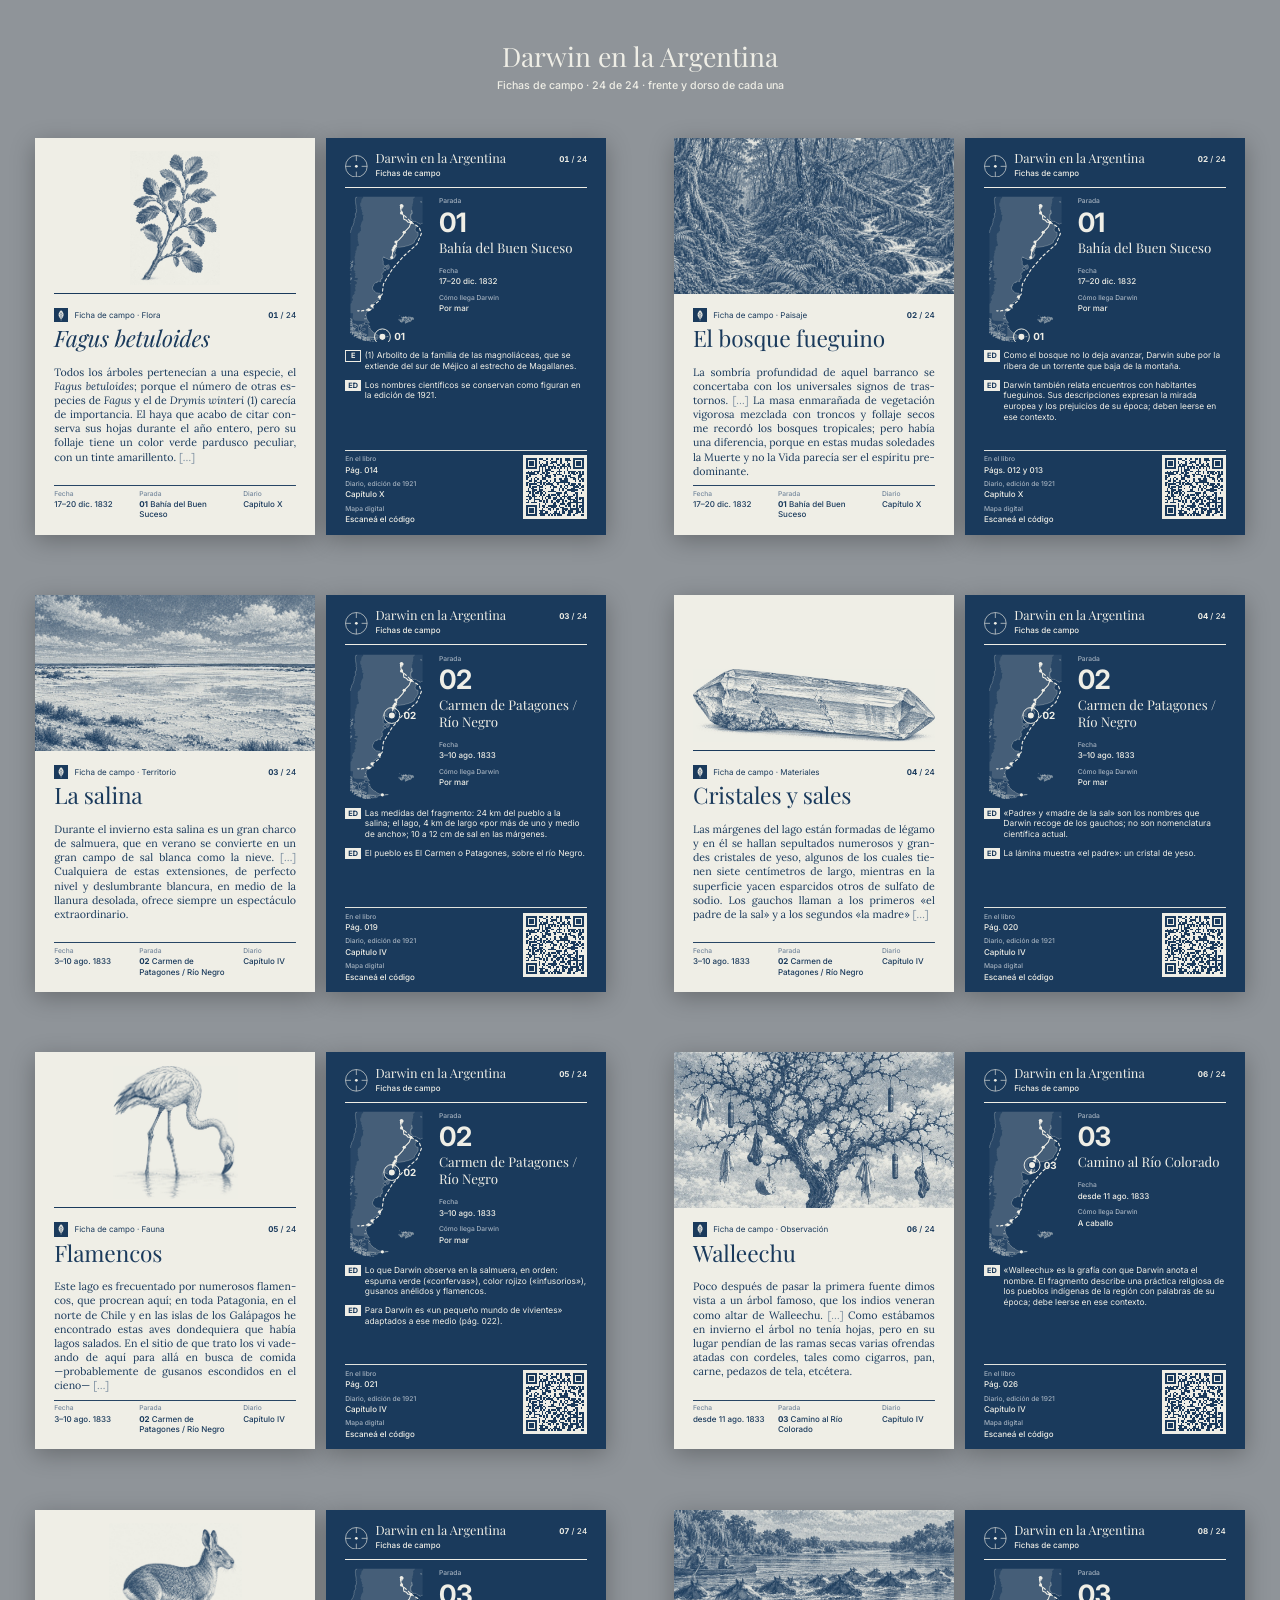
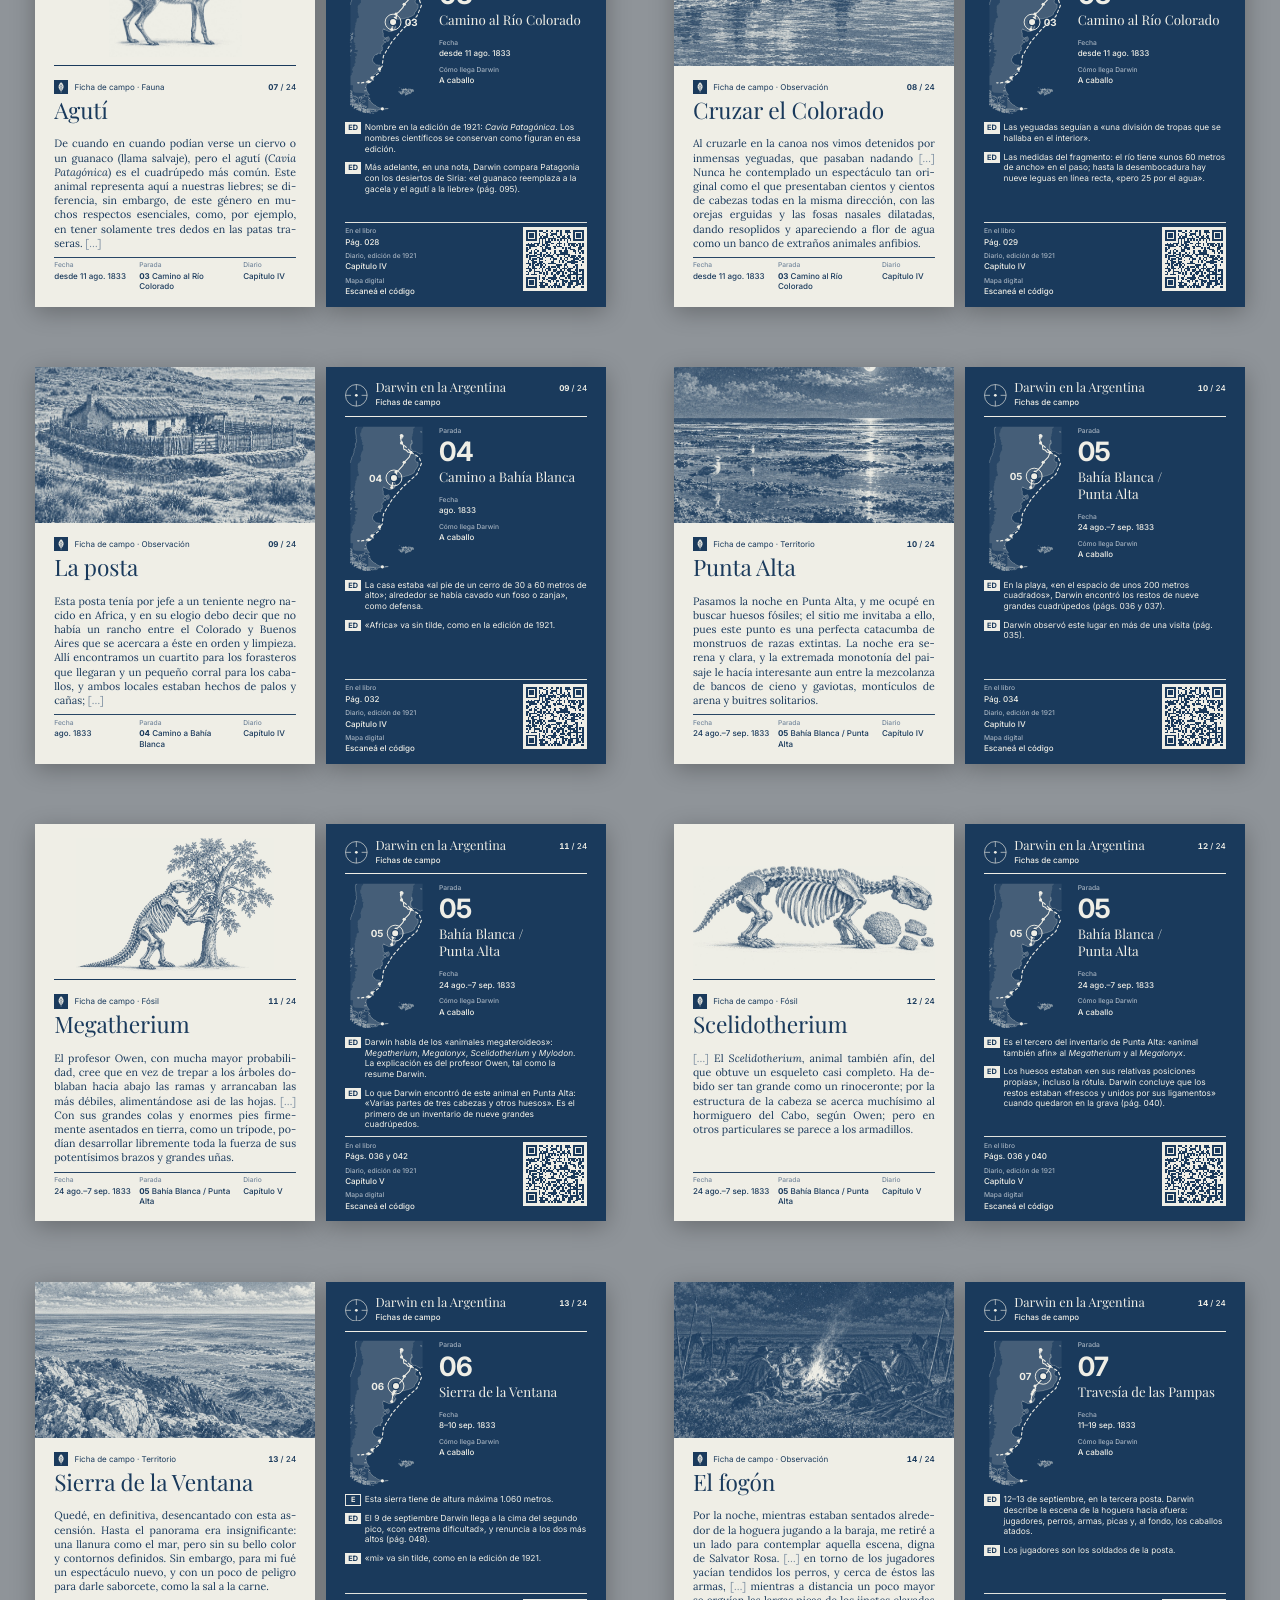
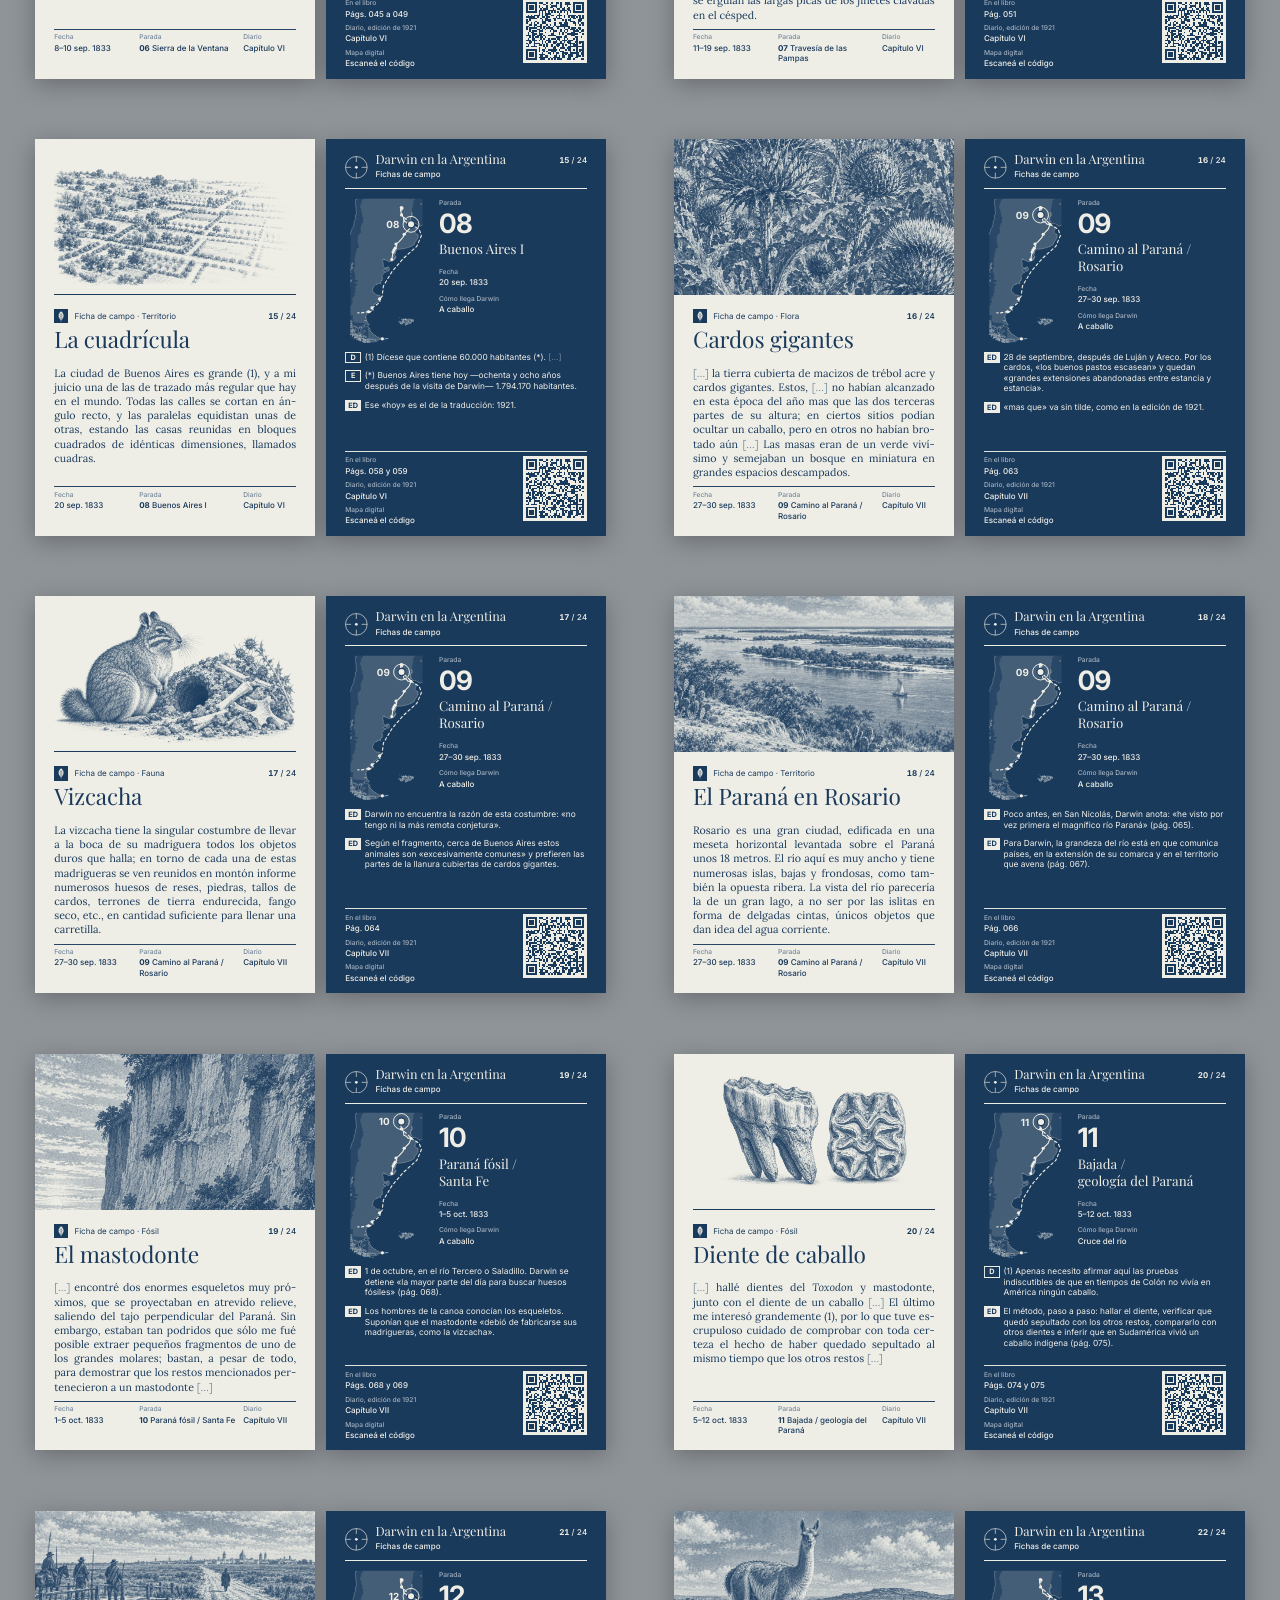
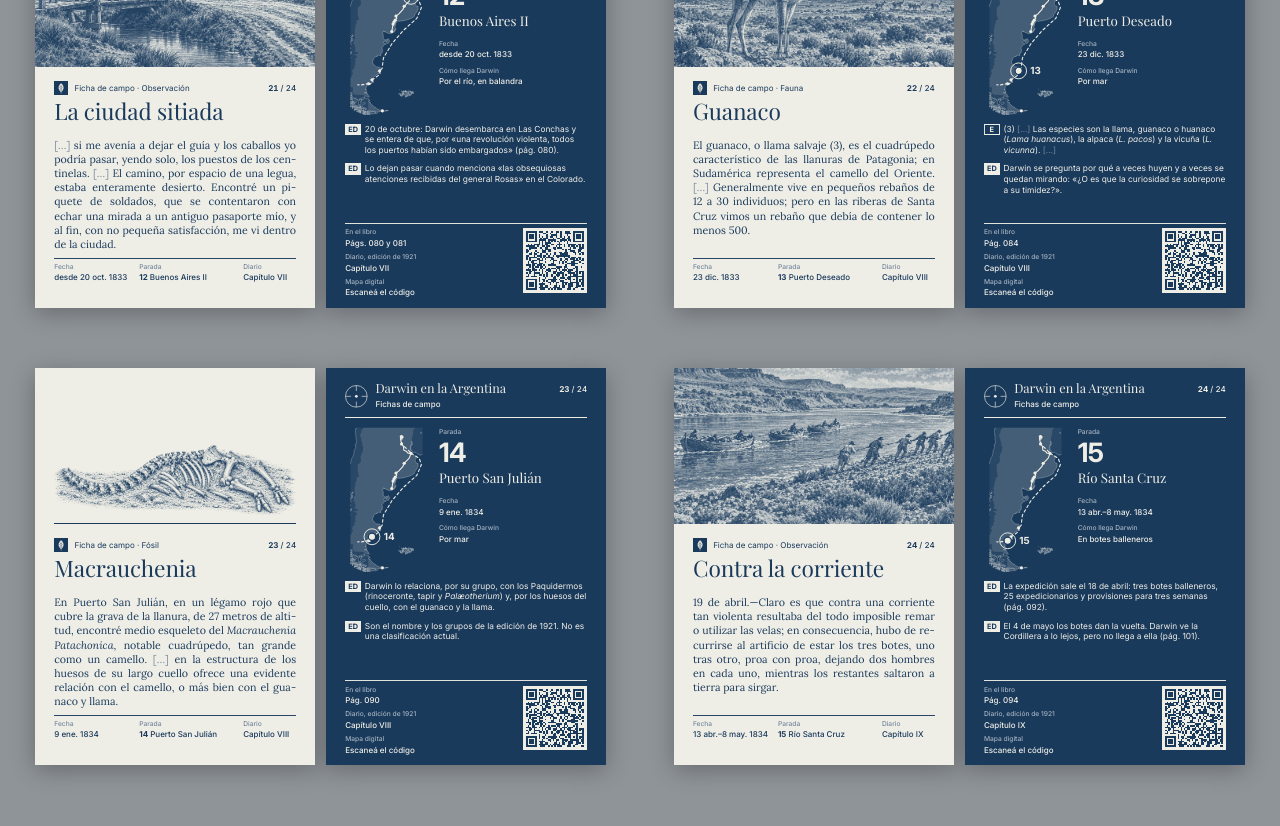
==== commit b5de531e: "Ficha 23: Macrauchenia nueva; páginas del libro actualizadas (renumeración −2) Co-Authored-By: Claud" ====
--- a/index.html
+++ b/index.html
@@ -50,7 +50,7 @@
     <div class="r-notas"><p><span class="notetag">E</span>(1) Arbolito de la familia de las magnoliáceas, que se extiende del sur de Méjico al estrecho de Magallanes.</p><p><span class="notetag notetag--ed">ED</span>Los nombres científicos se conservan como figuran en la edición de 1921.</p></div>
     <div class="r-pie">
       <dl class="r-dato">
-        <div><dt>En el libro</dt><dd>Pág. 016</dd></div>
+        <div><dt>En el libro</dt><dd>Pág. 014</dd></div>
         <div><dt>Diario, edición de 1921</dt><dd>Capítulo X</dd></div>
         <div><dt>Mapa digital</dt><dd>Escaneá el código</dd></div>
       </dl>
@@ -99,7 +99,7 @@
     <div class="r-notas"><p><span class="notetag notetag--ed">ED</span>Como el bosque no lo deja avanzar, Darwin sube por la ribera de un torrente que baja de la montaña.</p><p><span class="notetag notetag--ed">ED</span>Darwin también relata encuentros con habitantes fueguinos. Sus descripciones expresan la mirada europea y los prejuicios de su época; deben leerse en ese contexto.</p></div>
     <div class="r-pie">
       <dl class="r-dato">
-        <div><dt>En el libro</dt><dd>Págs. 014 y 015</dd></div>
+        <div><dt>En el libro</dt><dd>Págs. 012 y 013</dd></div>
         <div><dt>Diario, edición de 1921</dt><dd>Capítulo X</dd></div>
         <div><dt>Mapa digital</dt><dd>Escaneá el código</dd></div>
       </dl>
@@ -148,7 +148,7 @@
     <div class="r-notas"><p><span class="notetag notetag--ed">ED</span>Las medidas del fragmento: 24 km del pueblo a la salina; el lago, 4 km de largo «por más de uno y medio de ancho»; 10 a 12 cm de sal en las márgenes.</p><p><span class="notetag notetag--ed">ED</span>El pueblo es El Carmen o Patagones, sobre el río Negro.</p></div>
     <div class="r-pie">
       <dl class="r-dato">
-        <div><dt>En el libro</dt><dd>Pág. 021</dd></div>
+        <div><dt>En el libro</dt><dd>Pág. 019</dd></div>
         <div><dt>Diario, edición de 1921</dt><dd>Capítulo IV</dd></div>
         <div><dt>Mapa digital</dt><dd>Escaneá el código</dd></div>
       </dl>
@@ -197,7 +197,7 @@
     <div class="r-notas"><p><span class="notetag notetag--ed">ED</span>«Padre» y «madre de la sal» son los nombres que Darwin recoge de los gauchos; no son nomenclatura científica actual.</p><p><span class="notetag notetag--ed">ED</span>La lámina muestra «el padre»: un cristal de yeso.</p></div>
     <div class="r-pie">
       <dl class="r-dato">
-        <div><dt>En el libro</dt><dd>Pág. 022</dd></div>
+        <div><dt>En el libro</dt><dd>Pág. 020</dd></div>
         <div><dt>Diario, edición de 1921</dt><dd>Capítulo IV</dd></div>
         <div><dt>Mapa digital</dt><dd>Escaneá el código</dd></div>
       </dl>
@@ -243,10 +243,10 @@
         </dl>
       </div>
     </div>
-    <div class="r-notas"><p><span class="notetag notetag--ed">ED</span>Lo que Darwin observa en la salmuera, en orden: espuma verde («confervas»), color rojizo («infusorios»), gusanos anélidos y flamencos.</p><p><span class="notetag notetag--ed">ED</span>Para Darwin es «un pequeño mundo de vivientes» adaptados a ese medio (pág. 024).</p></div>
-    <div class="r-pie">
-      <dl class="r-dato">
-        <div><dt>En el libro</dt><dd>Pág. 023</dd></div>
+    <div class="r-notas"><p><span class="notetag notetag--ed">ED</span>Lo que Darwin observa en la salmuera, en orden: espuma verde («confervas»), color rojizo («infusorios»), gusanos anélidos y flamencos.</p><p><span class="notetag notetag--ed">ED</span>Para Darwin es «un pequeño mundo de vivientes» adaptados a ese medio (pág. 022).</p></div>
+    <div class="r-pie">
+      <dl class="r-dato">
+        <div><dt>En el libro</dt><dd>Pág. 021</dd></div>
         <div><dt>Diario, edición de 1921</dt><dd>Capítulo IV</dd></div>
         <div><dt>Mapa digital</dt><dd>Escaneá el código</dd></div>
       </dl>
@@ -295,7 +295,7 @@
     <div class="r-notas"><p><span class="notetag notetag--ed">ED</span>«Walleechu» es la grafía con que Darwin anota el nombre. El fragmento describe una práctica religiosa de los pueblos indígenas de la región con palabras de su época; debe leerse en ese contexto.</p></div>
     <div class="r-pie">
       <dl class="r-dato">
-        <div><dt>En el libro</dt><dd>Pág. 028</dd></div>
+        <div><dt>En el libro</dt><dd>Pág. 026</dd></div>
         <div><dt>Diario, edición de 1921</dt><dd>Capítulo IV</dd></div>
         <div><dt>Mapa digital</dt><dd>Escaneá el código</dd></div>
       </dl>
@@ -341,10 +341,10 @@
         </dl>
       </div>
     </div>
-    <div class="r-notas"><p><span class="notetag notetag--ed">ED</span>Nombre en la edición de 1921: <i>Cavia Patagónica</i>. Los nombres científicos se conservan como figuran en esa edición.</p><p><span class="notetag notetag--ed">ED</span>Más adelante, en una nota, Darwin compara Patagonia con los desiertos de Siria: «el guanaco reemplaza a la gacela y el agutí a la liebre» (pág. 097).</p></div>
-    <div class="r-pie">
-      <dl class="r-dato">
-        <div><dt>En el libro</dt><dd>Pág. 030</dd></div>
+    <div class="r-notas"><p><span class="notetag notetag--ed">ED</span>Nombre en la edición de 1921: <i>Cavia Patagónica</i>. Los nombres científicos se conservan como figuran en esa edición.</p><p><span class="notetag notetag--ed">ED</span>Más adelante, en una nota, Darwin compara Patagonia con los desiertos de Siria: «el guanaco reemplaza a la gacela y el agutí a la liebre» (pág. 095).</p></div>
+    <div class="r-pie">
+      <dl class="r-dato">
+        <div><dt>En el libro</dt><dd>Pág. 028</dd></div>
         <div><dt>Diario, edición de 1921</dt><dd>Capítulo IV</dd></div>
         <div><dt>Mapa digital</dt><dd>Escaneá el código</dd></div>
       </dl>
@@ -393,7 +393,7 @@
     <div class="r-notas"><p><span class="notetag notetag--ed">ED</span>Las yeguadas seguían a «una división de tropas que se hallaba en el interior».</p><p><span class="notetag notetag--ed">ED</span>Las medidas del fragmento: el río tiene «unos 60 metros de ancho» en el paso; hasta la desembocadura hay nueve leguas en línea recta, «pero 25 por el agua».</p></div>
     <div class="r-pie">
       <dl class="r-dato">
-        <div><dt>En el libro</dt><dd>Pág. 031</dd></div>
+        <div><dt>En el libro</dt><dd>Pág. 029</dd></div>
         <div><dt>Diario, edición de 1921</dt><dd>Capítulo IV</dd></div>
         <div><dt>Mapa digital</dt><dd>Escaneá el código</dd></div>
       </dl>
@@ -442,7 +442,7 @@
     <div class="r-notas"><p><span class="notetag notetag--ed">ED</span>La casa estaba «al pie de un cerro de 30 a 60 metros de alto»; alrededor se había cavado «un foso o zanja», como defensa.</p><p><span class="notetag notetag--ed">ED</span>«Africa» va sin tilde, como en la edición de 1921.</p></div>
     <div class="r-pie">
       <dl class="r-dato">
-        <div><dt>En el libro</dt><dd>Pág. 034</dd></div>
+        <div><dt>En el libro</dt><dd>Pág. 032</dd></div>
         <div><dt>Diario, edición de 1921</dt><dd>Capítulo IV</dd></div>
         <div><dt>Mapa digital</dt><dd>Escaneá el código</dd></div>
       </dl>
@@ -488,10 +488,10 @@
         </dl>
       </div>
     </div>
-    <div class="r-notas"><p><span class="notetag notetag--ed">ED</span>En la playa, «en el espacio de unos 200 metros cuadrados», Darwin encontró los restos de nueve grandes cuadrúpedos (págs. 038 y 039).</p><p><span class="notetag notetag--ed">ED</span>Darwin observó este lugar en más de una visita (pág. 037).</p></div>
-    <div class="r-pie">
-      <dl class="r-dato">
-        <div><dt>En el libro</dt><dd>Pág. 036</dd></div>
+    <div class="r-notas"><p><span class="notetag notetag--ed">ED</span>En la playa, «en el espacio de unos 200 metros cuadrados», Darwin encontró los restos de nueve grandes cuadrúpedos (págs. 036 y 037).</p><p><span class="notetag notetag--ed">ED</span>Darwin observó este lugar en más de una visita (pág. 035).</p></div>
+    <div class="r-pie">
+      <dl class="r-dato">
+        <div><dt>En el libro</dt><dd>Pág. 034</dd></div>
         <div><dt>Diario, edición de 1921</dt><dd>Capítulo IV</dd></div>
         <div><dt>Mapa digital</dt><dd>Escaneá el código</dd></div>
       </dl>
@@ -540,7 +540,7 @@
     <div class="r-notas"><p><span class="notetag notetag--ed">ED</span>Darwin habla de los «animales megateroideos»: <i>Megatherium</i>, <i>Megalonyx</i>, <i>Scelidotherium</i> y <i>Mylodon</i>. La explicación es del profesor Owen, tal como la resume Darwin.</p><p><span class="notetag notetag--ed">ED</span>Lo que Darwin encontró de este animal en Punta Alta: «Varias partes de tres cabezas y otros huesos». Es el primero de un inventario de nueve grandes cuadrúpedos.</p></div>
     <div class="r-pie">
       <dl class="r-dato">
-        <div><dt>En el libro</dt><dd>Págs. 038 y 044</dd></div>
+        <div><dt>En el libro</dt><dd>Págs. 036 y 042</dd></div>
         <div><dt>Diario, edición de 1921</dt><dd>Capítulo V</dd></div>
         <div><dt>Mapa digital</dt><dd>Escaneá el código</dd></div>
       </dl>
@@ -586,10 +586,10 @@
         </dl>
       </div>
     </div>
-    <div class="r-notas"><p><span class="notetag notetag--ed">ED</span>Es el tercero del inventario de Punta Alta: «animal también afín» al <i>Megatherium</i> y al <i>Megalonyx</i>.</p><p><span class="notetag notetag--ed">ED</span>Los huesos estaban «en sus relativas posiciones propias», incluso la rótula. Darwin concluye que los restos estaban «frescos y unidos por sus ligamentos» cuando quedaron en la grava (pág. 042).</p></div>
-    <div class="r-pie">
-      <dl class="r-dato">
-        <div><dt>En el libro</dt><dd>Págs. 038 y 042</dd></div>
+    <div class="r-notas"><p><span class="notetag notetag--ed">ED</span>Es el tercero del inventario de Punta Alta: «animal también afín» al <i>Megatherium</i> y al <i>Megalonyx</i>.</p><p><span class="notetag notetag--ed">ED</span>Los huesos estaban «en sus relativas posiciones propias», incluso la rótula. Darwin concluye que los restos estaban «frescos y unidos por sus ligamentos» cuando quedaron en la grava (pág. 040).</p></div>
+    <div class="r-pie">
+      <dl class="r-dato">
+        <div><dt>En el libro</dt><dd>Págs. 036 y 040</dd></div>
         <div><dt>Diario, edición de 1921</dt><dd>Capítulo V</dd></div>
         <div><dt>Mapa digital</dt><dd>Escaneá el código</dd></div>
       </dl>
@@ -635,10 +635,10 @@
         </dl>
       </div>
     </div>
-    <div class="r-notas"><p><span class="notetag">E</span>Esta sierra tiene de altura máxima 1.060 metros.</p><p><span class="notetag notetag--ed">ED</span>El 9 de septiembre Darwin llega a la cima del segundo pico, «con extrema dificultad», y renuncia a los dos más altos (pág. 050).</p><p><span class="notetag notetag--ed">ED</span>«mi» va sin tilde, como en la edición de 1921.</p></div>
-    <div class="r-pie">
-      <dl class="r-dato">
-        <div><dt>En el libro</dt><dd>Págs. 047 a 051</dd></div>
+    <div class="r-notas"><p><span class="notetag">E</span>Esta sierra tiene de altura máxima 1.060 metros.</p><p><span class="notetag notetag--ed">ED</span>El 9 de septiembre Darwin llega a la cima del segundo pico, «con extrema dificultad», y renuncia a los dos más altos (pág. 048).</p><p><span class="notetag notetag--ed">ED</span>«mi» va sin tilde, como en la edición de 1921.</p></div>
+    <div class="r-pie">
+      <dl class="r-dato">
+        <div><dt>En el libro</dt><dd>Págs. 045 a 049</dd></div>
         <div><dt>Diario, edición de 1921</dt><dd>Capítulo VI</dd></div>
         <div><dt>Mapa digital</dt><dd>Escaneá el código</dd></div>
       </dl>
@@ -687,7 +687,7 @@
     <div class="r-notas"><p><span class="notetag notetag--ed">ED</span>12–13 de septiembre, en la tercera posta. Darwin describe la escena de la hoguera hacia afuera: jugadores, perros, armas, picas y, al fondo, los caballos atados.</p><p><span class="notetag notetag--ed">ED</span>Los jugadores son los soldados de la posta.</p></div>
     <div class="r-pie">
       <dl class="r-dato">
-        <div><dt>En el libro</dt><dd>Pág. 053</dd></div>
+        <div><dt>En el libro</dt><dd>Pág. 051</dd></div>
         <div><dt>Diario, edición de 1921</dt><dd>Capítulo VI</dd></div>
         <div><dt>Mapa digital</dt><dd>Escaneá el código</dd></div>
       </dl>
@@ -736,7 +736,7 @@
     <div class="r-notas"><p><span class="notetag">D</span>(1) Dícese que contiene 60.000 habitantes (*). <span class="cut">[…]</span></p><p><span class="notetag">E</span>(*) Buenos Aires tiene hoy —ochenta y ocho años después de la visita de Darwin— 1.794.170 habitantes.</p><p><span class="notetag notetag--ed">ED</span>Ese «hoy» es el de la traducción: 1921.</p></div>
     <div class="r-pie">
       <dl class="r-dato">
-        <div><dt>En el libro</dt><dd>Págs. 060 y 061</dd></div>
+        <div><dt>En el libro</dt><dd>Págs. 058 y 059</dd></div>
         <div><dt>Diario, edición de 1921</dt><dd>Capítulo VI</dd></div>
         <div><dt>Mapa digital</dt><dd>Escaneá el código</dd></div>
       </dl>
@@ -785,7 +785,7 @@
     <div class="r-notas"><p><span class="notetag notetag--ed">ED</span>28 de septiembre, después de Luján y Areco. Por los cardos, «los buenos pastos escasean» y quedan «grandes extensiones abandonadas entre estancia y estancia».</p><p><span class="notetag notetag--ed">ED</span>«mas que» va sin tilde, como en la edición de 1921.</p></div>
     <div class="r-pie">
       <dl class="r-dato">
-        <div><dt>En el libro</dt><dd>Pág. 065</dd></div>
+        <div><dt>En el libro</dt><dd>Pág. 063</dd></div>
         <div><dt>Diario, edición de 1921</dt><dd>Capítulo VII</dd></div>
         <div><dt>Mapa digital</dt><dd>Escaneá el código</dd></div>
       </dl>
@@ -834,7 +834,7 @@
     <div class="r-notas"><p><span class="notetag notetag--ed">ED</span>Darwin no encuentra la razón de esta costumbre: «no tengo ni la más remota conjetura».</p><p><span class="notetag notetag--ed">ED</span>Según el fragmento, cerca de Buenos Aires estos animales son «excesivamente comunes» y prefieren las partes de la llanura cubiertas de cardos gigantes.</p></div>
     <div class="r-pie">
       <dl class="r-dato">
-        <div><dt>En el libro</dt><dd>Pág. 066</dd></div>
+        <div><dt>En el libro</dt><dd>Pág. 064</dd></div>
         <div><dt>Diario, edición de 1921</dt><dd>Capítulo VII</dd></div>
         <div><dt>Mapa digital</dt><dd>Escaneá el código</dd></div>
       </dl>
@@ -880,10 +880,10 @@
         </dl>
       </div>
     </div>
-    <div class="r-notas"><p><span class="notetag notetag--ed">ED</span>Poco antes, en San Nicolás, Darwin anota: «he visto por vez primera el magnífico río Paraná» (pág. 067).</p><p><span class="notetag notetag--ed">ED</span>Para Darwin, la grandeza del río está en que comunica países, en la extensión de su comarca y en el territorio que avena (pág. 069).</p></div>
-    <div class="r-pie">
-      <dl class="r-dato">
-        <div><dt>En el libro</dt><dd>Pág. 068</dd></div>
+    <div class="r-notas"><p><span class="notetag notetag--ed">ED</span>Poco antes, en San Nicolás, Darwin anota: «he visto por vez primera el magnífico río Paraná» (pág. 065).</p><p><span class="notetag notetag--ed">ED</span>Para Darwin, la grandeza del río está en que comunica países, en la extensión de su comarca y en el territorio que avena (pág. 067).</p></div>
+    <div class="r-pie">
+      <dl class="r-dato">
+        <div><dt>En el libro</dt><dd>Pág. 066</dd></div>
         <div><dt>Diario, edición de 1921</dt><dd>Capítulo VII</dd></div>
         <div><dt>Mapa digital</dt><dd>Escaneá el código</dd></div>
       </dl>
@@ -929,10 +929,10 @@
         </dl>
       </div>
     </div>
-    <div class="r-notas"><p><span class="notetag notetag--ed">ED</span>1 de octubre, en el río Tercero o Saladillo. Darwin se detiene «la mayor parte del día para buscar huesos fósiles» (pág. 070).</p><p><span class="notetag notetag--ed">ED</span>Los hombres de la canoa conocían los esqueletos. Suponían que el mastodonte «debió de fabricarse sus madrigueras, como la vizcacha».</p></div>
-    <div class="r-pie">
-      <dl class="r-dato">
-        <div><dt>En el libro</dt><dd>Págs. 070 y 071</dd></div>
+    <div class="r-notas"><p><span class="notetag notetag--ed">ED</span>1 de octubre, en el río Tercero o Saladillo. Darwin se detiene «la mayor parte del día para buscar huesos fósiles» (pág. 068).</p><p><span class="notetag notetag--ed">ED</span>Los hombres de la canoa conocían los esqueletos. Suponían que el mastodonte «debió de fabricarse sus madrigueras, como la vizcacha».</p></div>
+    <div class="r-pie">
+      <dl class="r-dato">
+        <div><dt>En el libro</dt><dd>Págs. 068 y 069</dd></div>
         <div><dt>Diario, edición de 1921</dt><dd>Capítulo VII</dd></div>
         <div><dt>Mapa digital</dt><dd>Escaneá el código</dd></div>
       </dl>
@@ -978,10 +978,10 @@
         </dl>
       </div>
     </div>
-    <div class="r-notas"><p><span class="notetag">D</span>(1) Apenas necesito afirmar aquí las pruebas indiscutibles de que en tiempos de Colón no vivía en América ningún caballo.</p><p><span class="notetag notetag--ed">ED</span>El método, paso a paso: hallar el diente, verificar que quedó sepultado con los otros restos, compararlo con otros dientes e inferir que en Sudamérica vivió un caballo indígena (pág. 077).</p></div>
-    <div class="r-pie">
-      <dl class="r-dato">
-        <div><dt>En el libro</dt><dd>Págs. 076 y 077</dd></div>
+    <div class="r-notas"><p><span class="notetag">D</span>(1) Apenas necesito afirmar aquí las pruebas indiscutibles de que en tiempos de Colón no vivía en América ningún caballo.</p><p><span class="notetag notetag--ed">ED</span>El método, paso a paso: hallar el diente, verificar que quedó sepultado con los otros restos, compararlo con otros dientes e inferir que en Sudamérica vivió un caballo indígena (pág. 075).</p></div>
+    <div class="r-pie">
+      <dl class="r-dato">
+        <div><dt>En el libro</dt><dd>Págs. 074 y 075</dd></div>
         <div><dt>Diario, edición de 1921</dt><dd>Capítulo VII</dd></div>
         <div><dt>Mapa digital</dt><dd>Escaneá el código</dd></div>
       </dl>
@@ -1027,10 +1027,10 @@
         </dl>
       </div>
     </div>
-    <div class="r-notas"><p><span class="notetag notetag--ed">ED</span>20 de octubre: Darwin desembarca en Las Conchas y se entera de que, por «una revolución violenta, todos los puertos habían sido embargados» (pág. 082).</p><p><span class="notetag notetag--ed">ED</span>Lo dejan pasar cuando menciona «las obsequiosas atenciones recibidas del general Rosas» en el Colorado.</p></div>
-    <div class="r-pie">
-      <dl class="r-dato">
-        <div><dt>En el libro</dt><dd>Págs. 082 y 083</dd></div>
+    <div class="r-notas"><p><span class="notetag notetag--ed">ED</span>20 de octubre: Darwin desembarca en Las Conchas y se entera de que, por «una revolución violenta, todos los puertos habían sido embargados» (pág. 080).</p><p><span class="notetag notetag--ed">ED</span>Lo dejan pasar cuando menciona «las obsequiosas atenciones recibidas del general Rosas» en el Colorado.</p></div>
+    <div class="r-pie">
+      <dl class="r-dato">
+        <div><dt>En el libro</dt><dd>Págs. 080 y 081</dd></div>
         <div><dt>Diario, edición de 1921</dt><dd>Capítulo VII</dd></div>
         <div><dt>Mapa digital</dt><dd>Escaneá el código</dd></div>
       </dl>
@@ -1079,7 +1079,7 @@
     <div class="r-notas"><p><span class="notetag">E</span>(3) <span class="cut">[…]</span> Las especies son la llama, guanaco o huanaco (<i>Lama huanacus</i>), la alpaca (<i>L. pacos</i>) y la vicuña (<i>L. vicunna</i>). <span class="cut">[…]</span></p><p><span class="notetag notetag--ed">ED</span>Darwin se pregunta por qué a veces huyen y a veces se quedan mirando: «¿O es que la curiosidad se sobrepone a su timidez?».</p></div>
     <div class="r-pie">
       <dl class="r-dato">
-        <div><dt>En el libro</dt><dd>Pág. 086</dd></div>
+        <div><dt>En el libro</dt><dd>Pág. 084</dd></div>
         <div><dt>Diario, edición de 1921</dt><dd>Capítulo VIII</dd></div>
         <div><dt>Mapa digital</dt><dd>Escaneá el código</dd></div>
       </dl>
@@ -1088,7 +1088,7 @@
   </div>
 </section></div></div>
 <div class="par" id="f23"><div class="recorte"><section class="cara cara--anverso" lang="es">
-  <div class="a-imagen a-imagen--lamina" style="background-image:url(assets/images/23-macrauchenia.jpg?v=9bcfb7ed)" role="img" aria-label="Medio esqueleto de Macrauchenia, de cuello largo"></div>
+  <div class="a-imagen a-imagen--lamina" style="background-image:url(assets/images/23-macrauchenia.jpg?v=edac3ac6)" role="img" aria-label="Esqueleto de Macrauchenia semienterrado en el légamo"></div>
   <div class="caja">
     <p class="a-kicker"><svg class="minitile" viewBox="0 0 28 27" aria-hidden="true"><path class="tile__fill" d="M14 4C20.5 8.5 20.5 17 14 21.5C7.5 17 7.5 8.5 14 4Z"/><path class="tile__line" d="M14 21.5V24.5"/><path class="tile__cut" d="M14 7V21.5M14 11L17 8.8M14 11L11 8.8M14 14.5L17.6 12M14 14.5L10.4 12M14 18L17 15.8M14 18L11 15.8"/></svg><span>Ficha de campo · Fósil</span><span><b>23</b> / 24</span></p>
     <h1 class="a-titulo">Macrauchenia</h1>
@@ -1128,7 +1128,7 @@
     <div class="r-notas"><p><span class="notetag notetag--ed">ED</span>Darwin lo relaciona, por su grupo, con los Paquidermos (rinoceronte, tapir y <i>Palæotherium</i>) y, por los huesos del cuello, con el guanaco y la llama.</p><p><span class="notetag notetag--ed">ED</span>Son el nombre y los grupos de la edición de 1921. No es una clasificación actual.</p></div>
     <div class="r-pie">
       <dl class="r-dato">
-        <div><dt>En el libro</dt><dd>Pág. 092</dd></div>
+        <div><dt>En el libro</dt><dd>Pág. 090</dd></div>
         <div><dt>Diario, edición de 1921</dt><dd>Capítulo VIII</dd></div>
         <div><dt>Mapa digital</dt><dd>Escaneá el código</dd></div>
       </dl>
@@ -1174,10 +1174,10 @@
         </dl>
       </div>
     </div>
-    <div class="r-notas"><p><span class="notetag notetag--ed">ED</span>La expedición sale el 18 de abril: tres botes balleneros, 25 expedicionarios y provisiones para tres semanas (pág. 094).</p><p><span class="notetag notetag--ed">ED</span>El 4 de mayo los botes dan la vuelta. Darwin ve la Cordillera a lo lejos, pero no llega a ella (pág. 101).</p></div>
-    <div class="r-pie">
-      <dl class="r-dato">
-        <div><dt>En el libro</dt><dd>Pág. 096</dd></div>
+    <div class="r-notas"><p><span class="notetag notetag--ed">ED</span>La expedición sale el 18 de abril: tres botes balleneros, 25 expedicionarios y provisiones para tres semanas (pág. 092).</p><p><span class="notetag notetag--ed">ED</span>El 4 de mayo los botes dan la vuelta. Darwin ve la Cordillera a lo lejos, pero no llega a ella (pág. 101).</p></div>
+    <div class="r-pie">
+      <dl class="r-dato">
+        <div><dt>En el libro</dt><dd>Pág. 094</dd></div>
         <div><dt>Diario, edición de 1921</dt><dd>Capítulo IX</dd></div>
         <div><dt>Mapa digital</dt><dd>Escaneá el código</dd></div>
       </dl>
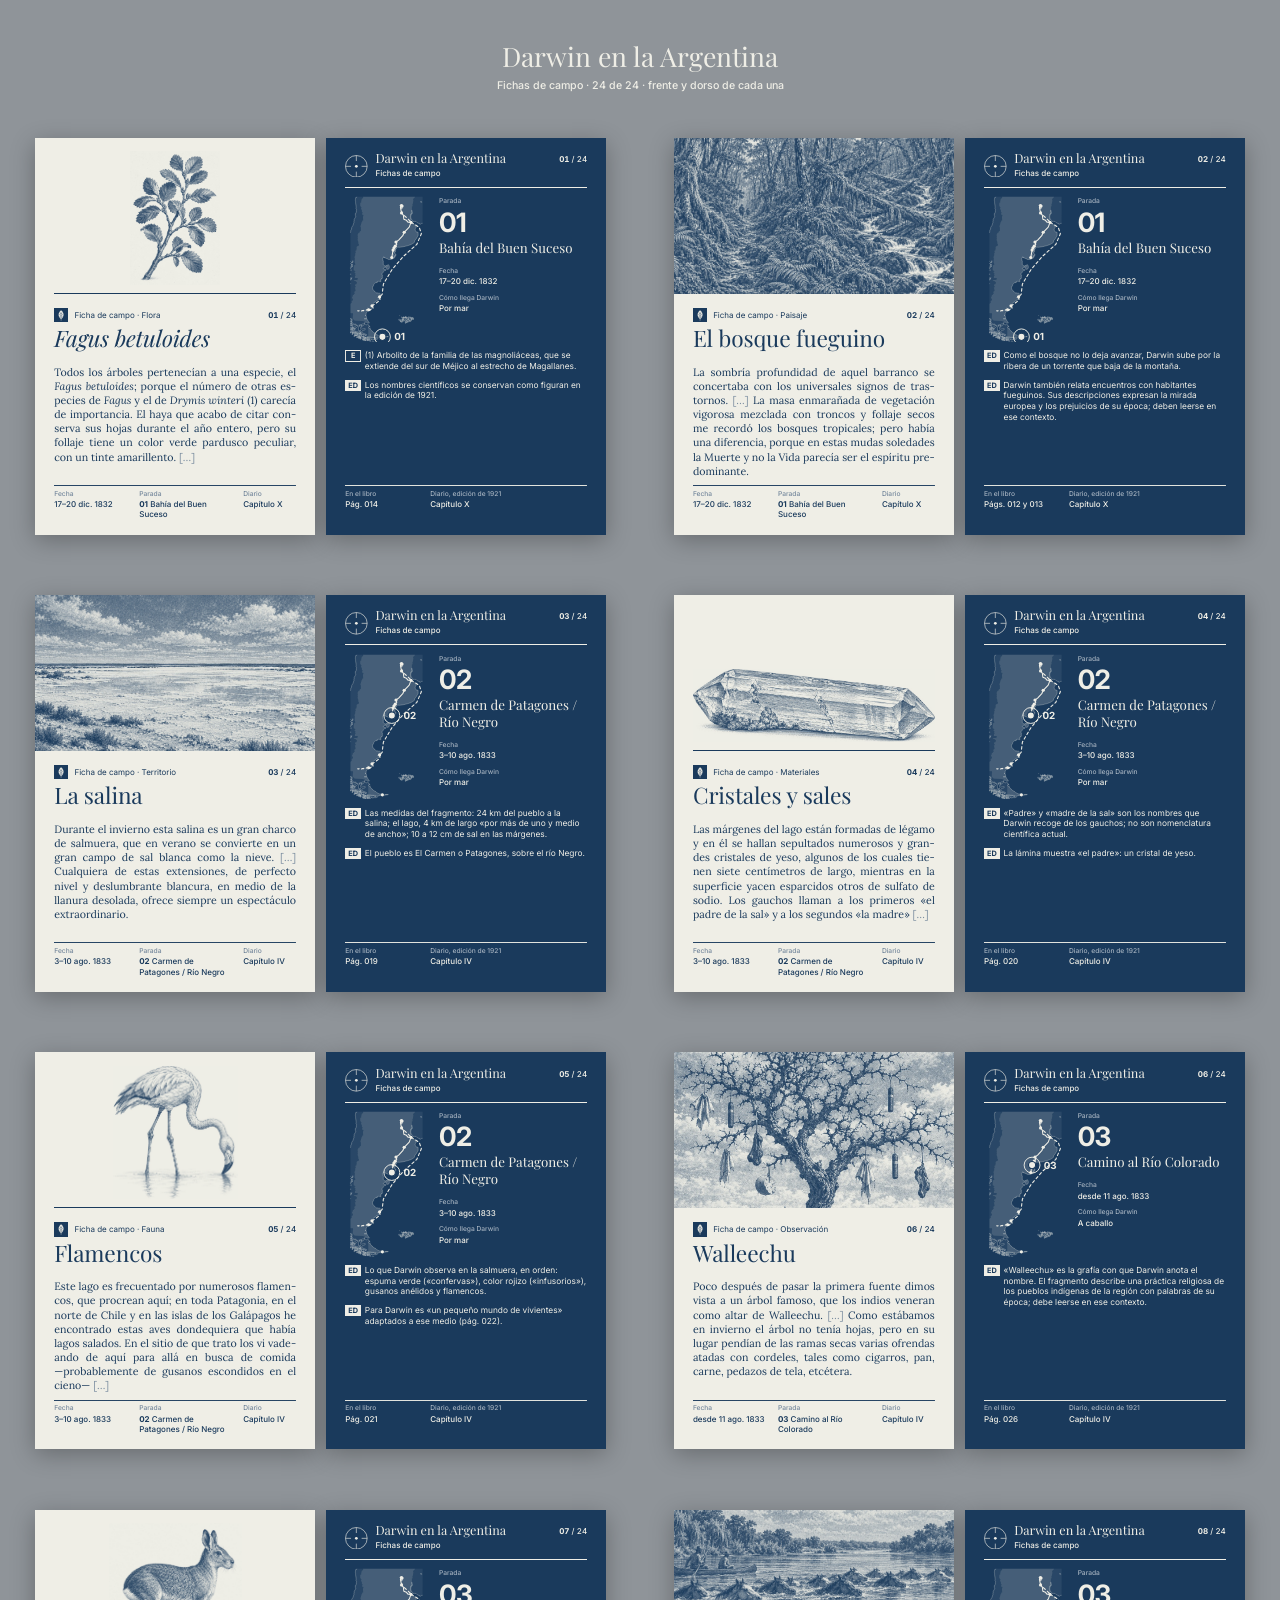
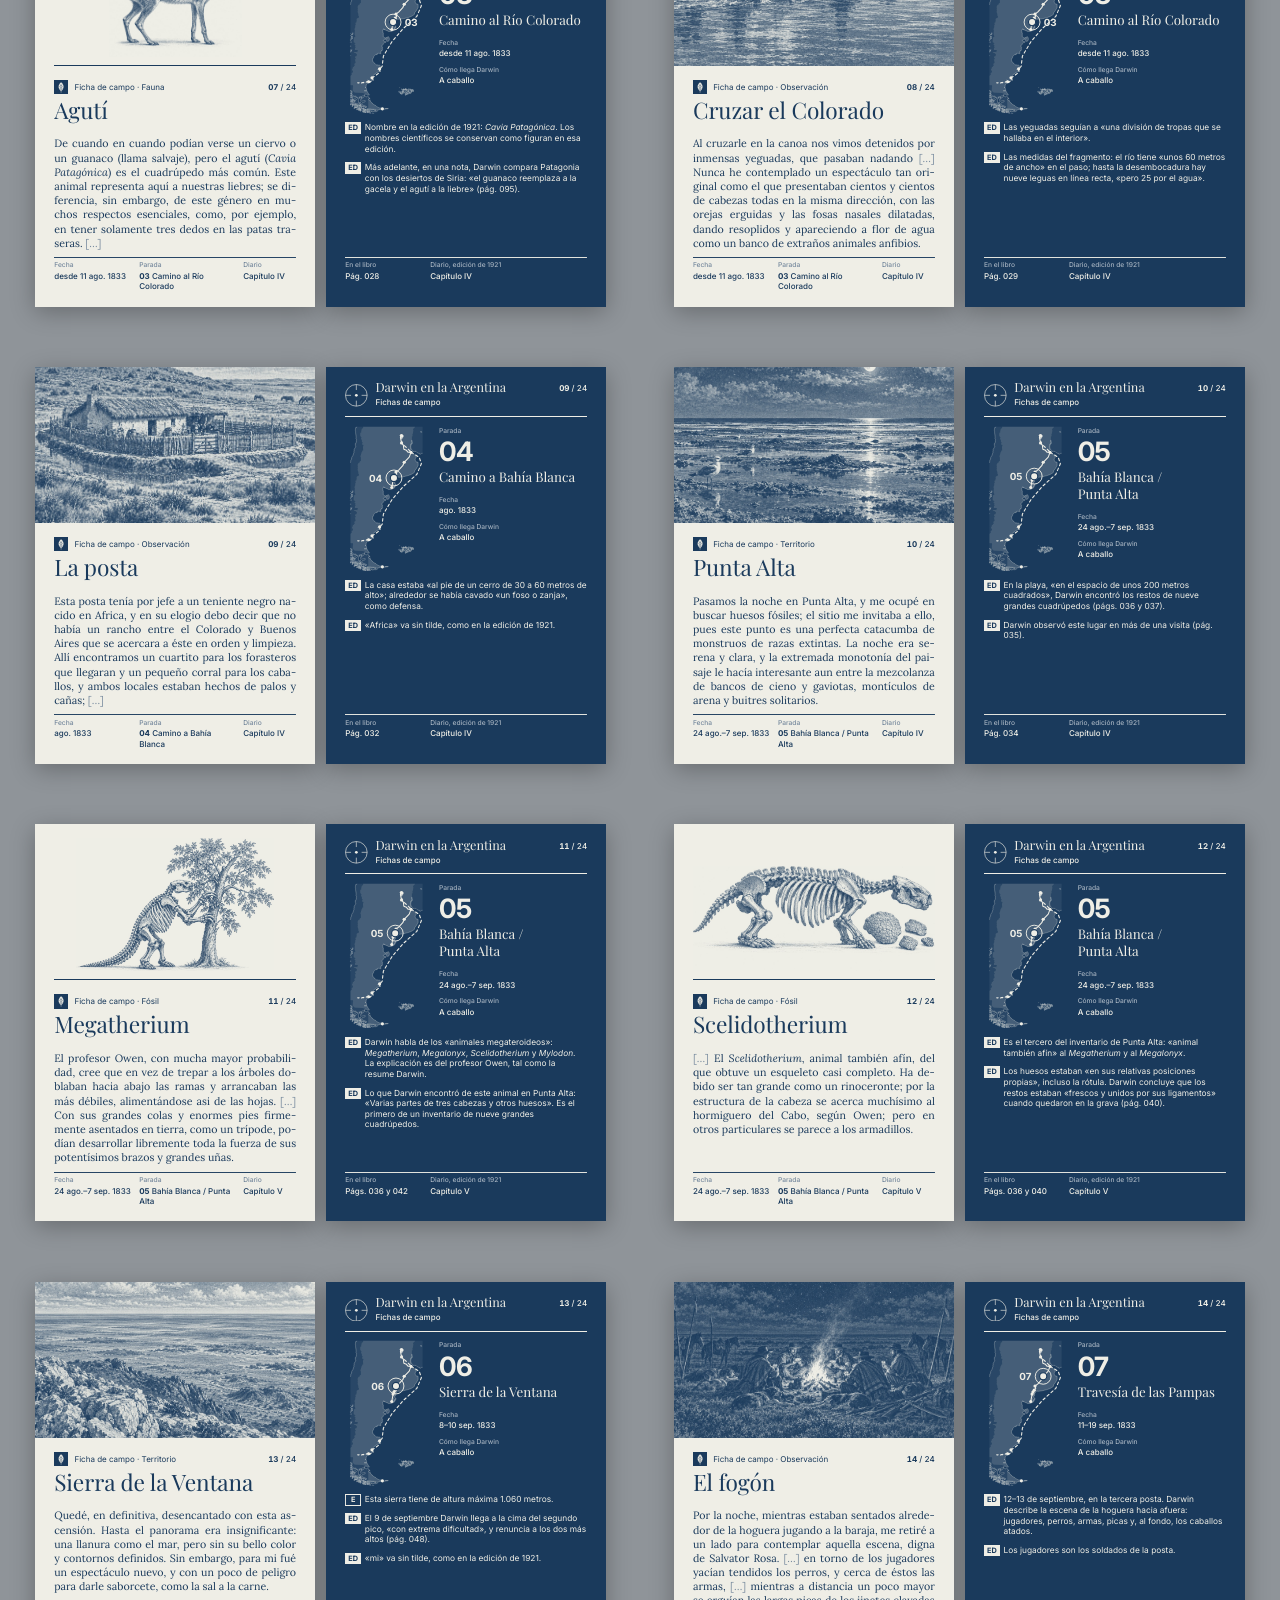
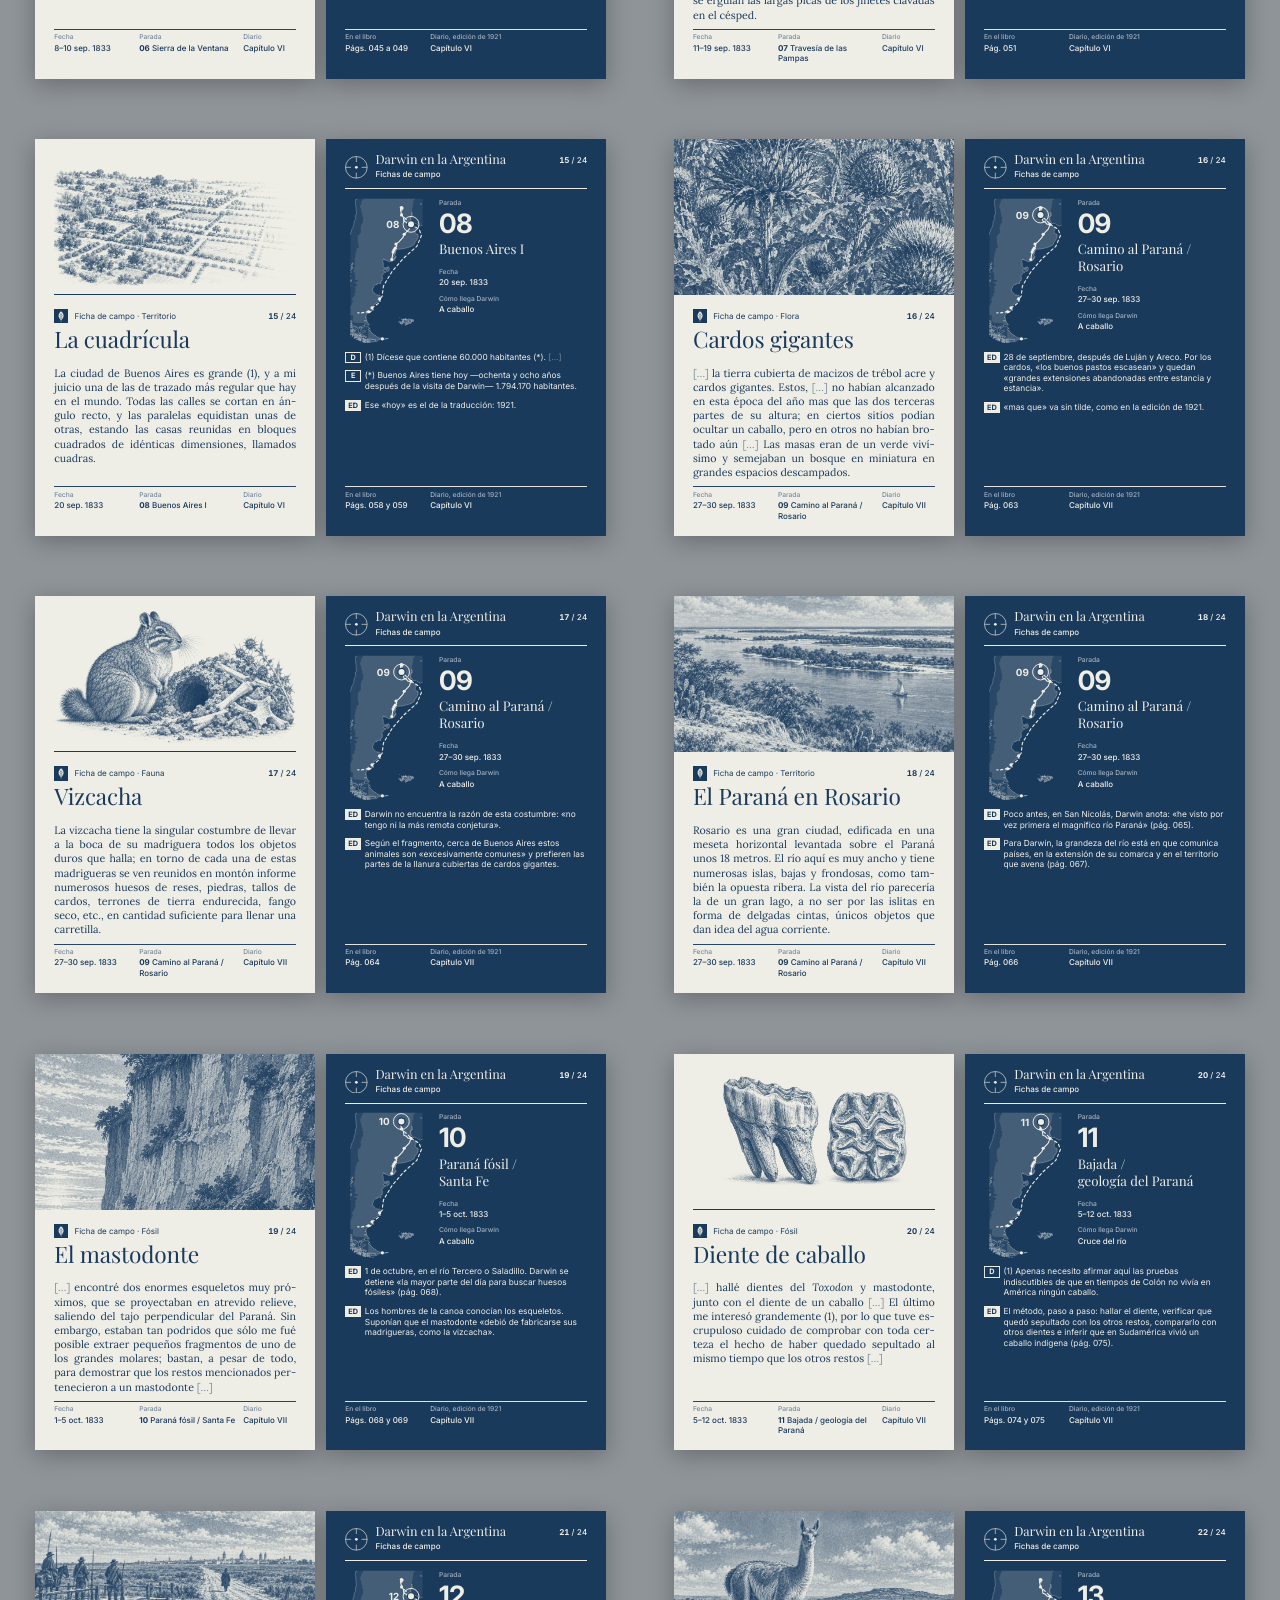
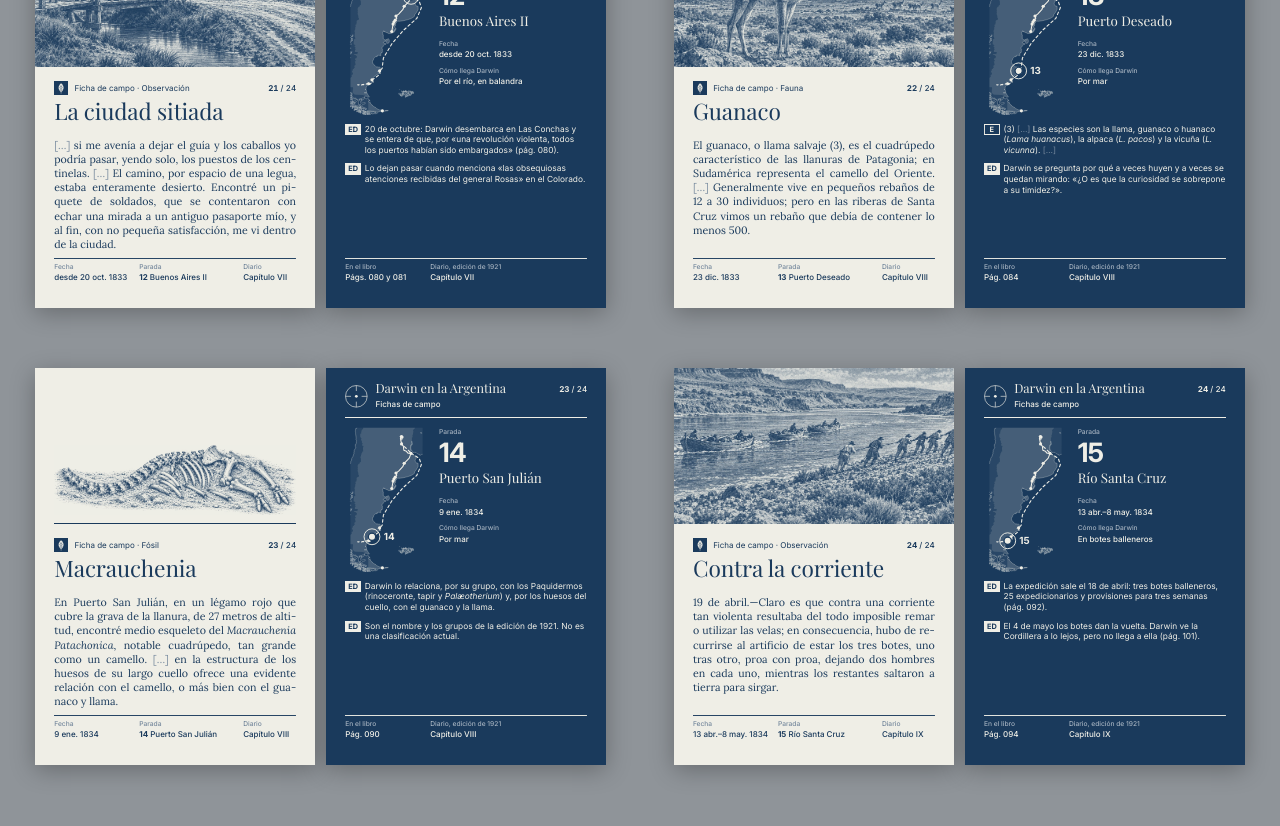
==== commit 4b3906e5: "Dorso sin QR: el pie se alinea con los datos del frente Co-Authored-By: Claude Opus 5.5 <noreply@ant" ====
--- a/index.html
+++ b/index.html
@@ -5,7 +5,7 @@
 <meta charset="utf-8">
 <meta name="viewport" content="width=660">
 <title>Darwin en la Argentina — fichas de campo</title>
-<link rel="stylesheet" href="styles/fichas.css?v=847f0322">
+<link rel="stylesheet" href="styles/fichas.css?v=c6b6bb2e">
 </head>
 <body>
 <p class="titulo-sitio"><b>Darwin en la Argentina</b>Fichas de campo · 24 de 24 · frente y dorso de cada una</p>
@@ -52,9 +52,7 @@
       <dl class="r-dato">
         <div><dt>En el libro</dt><dd>Pág. 014</dd></div>
         <div><dt>Diario, edición de 1921</dt><dd>Capítulo X</dd></div>
-        <div><dt>Mapa digital</dt><dd>Escaneá el código</dd></div>
-      </dl>
-      <img class="r-qr" src="assets/images/qr-mapa-digital.svg" alt="Código QR: enlace al mapa digital">
+      </dl>
     </div>
   </div>
 </section></div></div>
@@ -101,9 +99,7 @@
       <dl class="r-dato">
         <div><dt>En el libro</dt><dd>Págs. 012 y 013</dd></div>
         <div><dt>Diario, edición de 1921</dt><dd>Capítulo X</dd></div>
-        <div><dt>Mapa digital</dt><dd>Escaneá el código</dd></div>
-      </dl>
-      <img class="r-qr" src="assets/images/qr-mapa-digital.svg" alt="Código QR: enlace al mapa digital">
+      </dl>
     </div>
   </div>
 </section></div></div>
@@ -150,9 +146,7 @@
       <dl class="r-dato">
         <div><dt>En el libro</dt><dd>Pág. 019</dd></div>
         <div><dt>Diario, edición de 1921</dt><dd>Capítulo IV</dd></div>
-        <div><dt>Mapa digital</dt><dd>Escaneá el código</dd></div>
-      </dl>
-      <img class="r-qr" src="assets/images/qr-mapa-digital.svg" alt="Código QR: enlace al mapa digital">
+      </dl>
     </div>
   </div>
 </section></div></div>
@@ -199,9 +193,7 @@
       <dl class="r-dato">
         <div><dt>En el libro</dt><dd>Pág. 020</dd></div>
         <div><dt>Diario, edición de 1921</dt><dd>Capítulo IV</dd></div>
-        <div><dt>Mapa digital</dt><dd>Escaneá el código</dd></div>
-      </dl>
-      <img class="r-qr" src="assets/images/qr-mapa-digital.svg" alt="Código QR: enlace al mapa digital">
+      </dl>
     </div>
   </div>
 </section></div></div>
@@ -248,9 +240,7 @@
       <dl class="r-dato">
         <div><dt>En el libro</dt><dd>Pág. 021</dd></div>
         <div><dt>Diario, edición de 1921</dt><dd>Capítulo IV</dd></div>
-        <div><dt>Mapa digital</dt><dd>Escaneá el código</dd></div>
-      </dl>
-      <img class="r-qr" src="assets/images/qr-mapa-digital.svg" alt="Código QR: enlace al mapa digital">
+      </dl>
     </div>
   </div>
 </section></div></div>
@@ -297,9 +287,7 @@
       <dl class="r-dato">
         <div><dt>En el libro</dt><dd>Pág. 026</dd></div>
         <div><dt>Diario, edición de 1921</dt><dd>Capítulo IV</dd></div>
-        <div><dt>Mapa digital</dt><dd>Escaneá el código</dd></div>
-      </dl>
-      <img class="r-qr" src="assets/images/qr-mapa-digital.svg" alt="Código QR: enlace al mapa digital">
+      </dl>
     </div>
   </div>
 </section></div></div>
@@ -346,9 +334,7 @@
       <dl class="r-dato">
         <div><dt>En el libro</dt><dd>Pág. 028</dd></div>
         <div><dt>Diario, edición de 1921</dt><dd>Capítulo IV</dd></div>
-        <div><dt>Mapa digital</dt><dd>Escaneá el código</dd></div>
-      </dl>
-      <img class="r-qr" src="assets/images/qr-mapa-digital.svg" alt="Código QR: enlace al mapa digital">
+      </dl>
     </div>
   </div>
 </section></div></div>
@@ -395,9 +381,7 @@
       <dl class="r-dato">
         <div><dt>En el libro</dt><dd>Pág. 029</dd></div>
         <div><dt>Diario, edición de 1921</dt><dd>Capítulo IV</dd></div>
-        <div><dt>Mapa digital</dt><dd>Escaneá el código</dd></div>
-      </dl>
-      <img class="r-qr" src="assets/images/qr-mapa-digital.svg" alt="Código QR: enlace al mapa digital">
+      </dl>
     </div>
   </div>
 </section></div></div>
@@ -444,9 +428,7 @@
       <dl class="r-dato">
         <div><dt>En el libro</dt><dd>Pág. 032</dd></div>
         <div><dt>Diario, edición de 1921</dt><dd>Capítulo IV</dd></div>
-        <div><dt>Mapa digital</dt><dd>Escaneá el código</dd></div>
-      </dl>
-      <img class="r-qr" src="assets/images/qr-mapa-digital.svg" alt="Código QR: enlace al mapa digital">
+      </dl>
     </div>
   </div>
 </section></div></div>
@@ -493,9 +475,7 @@
       <dl class="r-dato">
         <div><dt>En el libro</dt><dd>Pág. 034</dd></div>
         <div><dt>Diario, edición de 1921</dt><dd>Capítulo IV</dd></div>
-        <div><dt>Mapa digital</dt><dd>Escaneá el código</dd></div>
-      </dl>
-      <img class="r-qr" src="assets/images/qr-mapa-digital.svg" alt="Código QR: enlace al mapa digital">
+      </dl>
     </div>
   </div>
 </section></div></div>
@@ -542,9 +522,7 @@
       <dl class="r-dato">
         <div><dt>En el libro</dt><dd>Págs. 036 y 042</dd></div>
         <div><dt>Diario, edición de 1921</dt><dd>Capítulo V</dd></div>
-        <div><dt>Mapa digital</dt><dd>Escaneá el código</dd></div>
-      </dl>
-      <img class="r-qr" src="assets/images/qr-mapa-digital.svg" alt="Código QR: enlace al mapa digital">
+      </dl>
     </div>
   </div>
 </section></div></div>
@@ -591,9 +569,7 @@
       <dl class="r-dato">
         <div><dt>En el libro</dt><dd>Págs. 036 y 040</dd></div>
         <div><dt>Diario, edición de 1921</dt><dd>Capítulo V</dd></div>
-        <div><dt>Mapa digital</dt><dd>Escaneá el código</dd></div>
-      </dl>
-      <img class="r-qr" src="assets/images/qr-mapa-digital.svg" alt="Código QR: enlace al mapa digital">
+      </dl>
     </div>
   </div>
 </section></div></div>
@@ -640,9 +616,7 @@
       <dl class="r-dato">
         <div><dt>En el libro</dt><dd>Págs. 045 a 049</dd></div>
         <div><dt>Diario, edición de 1921</dt><dd>Capítulo VI</dd></div>
-        <div><dt>Mapa digital</dt><dd>Escaneá el código</dd></div>
-      </dl>
-      <img class="r-qr" src="assets/images/qr-mapa-digital.svg" alt="Código QR: enlace al mapa digital">
+      </dl>
     </div>
   </div>
 </section></div></div>
@@ -689,9 +663,7 @@
       <dl class="r-dato">
         <div><dt>En el libro</dt><dd>Pág. 051</dd></div>
         <div><dt>Diario, edición de 1921</dt><dd>Capítulo VI</dd></div>
-        <div><dt>Mapa digital</dt><dd>Escaneá el código</dd></div>
-      </dl>
-      <img class="r-qr" src="assets/images/qr-mapa-digital.svg" alt="Código QR: enlace al mapa digital">
+      </dl>
     </div>
   </div>
 </section></div></div>
@@ -738,9 +710,7 @@
       <dl class="r-dato">
         <div><dt>En el libro</dt><dd>Págs. 058 y 059</dd></div>
         <div><dt>Diario, edición de 1921</dt><dd>Capítulo VI</dd></div>
-        <div><dt>Mapa digital</dt><dd>Escaneá el código</dd></div>
-      </dl>
-      <img class="r-qr" src="assets/images/qr-mapa-digital.svg" alt="Código QR: enlace al mapa digital">
+      </dl>
     </div>
   </div>
 </section></div></div>
@@ -787,9 +757,7 @@
       <dl class="r-dato">
         <div><dt>En el libro</dt><dd>Pág. 063</dd></div>
         <div><dt>Diario, edición de 1921</dt><dd>Capítulo VII</dd></div>
-        <div><dt>Mapa digital</dt><dd>Escaneá el código</dd></div>
-      </dl>
-      <img class="r-qr" src="assets/images/qr-mapa-digital.svg" alt="Código QR: enlace al mapa digital">
+      </dl>
     </div>
   </div>
 </section></div></div>
@@ -836,9 +804,7 @@
       <dl class="r-dato">
         <div><dt>En el libro</dt><dd>Pág. 064</dd></div>
         <div><dt>Diario, edición de 1921</dt><dd>Capítulo VII</dd></div>
-        <div><dt>Mapa digital</dt><dd>Escaneá el código</dd></div>
-      </dl>
-      <img class="r-qr" src="assets/images/qr-mapa-digital.svg" alt="Código QR: enlace al mapa digital">
+      </dl>
     </div>
   </div>
 </section></div></div>
@@ -885,9 +851,7 @@
       <dl class="r-dato">
         <div><dt>En el libro</dt><dd>Pág. 066</dd></div>
         <div><dt>Diario, edición de 1921</dt><dd>Capítulo VII</dd></div>
-        <div><dt>Mapa digital</dt><dd>Escaneá el código</dd></div>
-      </dl>
-      <img class="r-qr" src="assets/images/qr-mapa-digital.svg" alt="Código QR: enlace al mapa digital">
+      </dl>
     </div>
   </div>
 </section></div></div>
@@ -934,9 +898,7 @@
       <dl class="r-dato">
         <div><dt>En el libro</dt><dd>Págs. 068 y 069</dd></div>
         <div><dt>Diario, edición de 1921</dt><dd>Capítulo VII</dd></div>
-        <div><dt>Mapa digital</dt><dd>Escaneá el código</dd></div>
-      </dl>
-      <img class="r-qr" src="assets/images/qr-mapa-digital.svg" alt="Código QR: enlace al mapa digital">
+      </dl>
     </div>
   </div>
 </section></div></div>
@@ -983,9 +945,7 @@
       <dl class="r-dato">
         <div><dt>En el libro</dt><dd>Págs. 074 y 075</dd></div>
         <div><dt>Diario, edición de 1921</dt><dd>Capítulo VII</dd></div>
-        <div><dt>Mapa digital</dt><dd>Escaneá el código</dd></div>
-      </dl>
-      <img class="r-qr" src="assets/images/qr-mapa-digital.svg" alt="Código QR: enlace al mapa digital">
+      </dl>
     </div>
   </div>
 </section></div></div>
@@ -1032,9 +992,7 @@
       <dl class="r-dato">
         <div><dt>En el libro</dt><dd>Págs. 080 y 081</dd></div>
         <div><dt>Diario, edición de 1921</dt><dd>Capítulo VII</dd></div>
-        <div><dt>Mapa digital</dt><dd>Escaneá el código</dd></div>
-      </dl>
-      <img class="r-qr" src="assets/images/qr-mapa-digital.svg" alt="Código QR: enlace al mapa digital">
+      </dl>
     </div>
   </div>
 </section></div></div>
@@ -1081,9 +1039,7 @@
       <dl class="r-dato">
         <div><dt>En el libro</dt><dd>Pág. 084</dd></div>
         <div><dt>Diario, edición de 1921</dt><dd>Capítulo VIII</dd></div>
-        <div><dt>Mapa digital</dt><dd>Escaneá el código</dd></div>
-      </dl>
-      <img class="r-qr" src="assets/images/qr-mapa-digital.svg" alt="Código QR: enlace al mapa digital">
+      </dl>
     </div>
   </div>
 </section></div></div>
@@ -1130,9 +1086,7 @@
       <dl class="r-dato">
         <div><dt>En el libro</dt><dd>Pág. 090</dd></div>
         <div><dt>Diario, edición de 1921</dt><dd>Capítulo VIII</dd></div>
-        <div><dt>Mapa digital</dt><dd>Escaneá el código</dd></div>
-      </dl>
-      <img class="r-qr" src="assets/images/qr-mapa-digital.svg" alt="Código QR: enlace al mapa digital">
+      </dl>
     </div>
   </div>
 </section></div></div>
@@ -1179,9 +1133,7 @@
       <dl class="r-dato">
         <div><dt>En el libro</dt><dd>Pág. 094</dd></div>
         <div><dt>Diario, edición de 1921</dt><dd>Capítulo IX</dd></div>
-        <div><dt>Mapa digital</dt><dd>Escaneá el código</dd></div>
-      </dl>
-      <img class="r-qr" src="assets/images/qr-mapa-digital.svg" alt="Código QR: enlace al mapa digital">
+      </dl>
     </div>
   </div>
 </section></div></div>
--- a/styles/fichas.css
+++ b/styles/fichas.css
@@ -111,18 +111,16 @@
 .r-dato { display: grid; row-gap: calc(var(--baseline) * 0.5); }
 .r-dato dt { color: var(--blue-40); }
 
-.r-notas { grid-row: 16 / 23; display: flex; flex-direction: column; gap: calc(var(--baseline) * 0.5); }
+.r-notas { grid-row: 16 / 25; display: flex; flex-direction: column; gap: calc(var(--baseline) * 0.5); }
 .r-notas p { font-size: 6.25pt; line-height: 2.8125mm; padding-left: 5.2mm; text-indent: -5.2mm; }
 .r-notas .notetag { text-indent: 0; }
 
 .r-pie {
-  grid-row: 23 / 29; display: grid; grid-template-columns: 1fr auto; column-gap: 3mm; align-content: start; align-items: start;
-  padding-top: 1.5mm;
+  grid-row: 25 / 29; align-self: start;  /* misma altura que los datos del frente */
+  margin-top: calc(var(--baseline) * 0.5); padding-top: 1.2mm;
   background: linear-gradient(var(--paper), var(--paper)) top / 100% var(--rule-fine) no-repeat;
 }
-.r-pie .r-dato { row-gap: calc(var(--baseline) * 0.35); }
-
-.r-qr { width: 17mm; height: 17mm; display: block; }  /* 17 mm: módulos de 0,41 mm, se lee con el teléfono */
+.r-pie .r-dato { grid-template-columns: 20.5mm 1fr; column-gap: 2mm; }  /* sin QR (va en la caja contenedora): los dos datos lado a lado, al pie */
 
 /* ── Recorte al tamaño final (pantalla y PDF de pantalla) ── */
 html, body { margin: 0; padding: 0; }
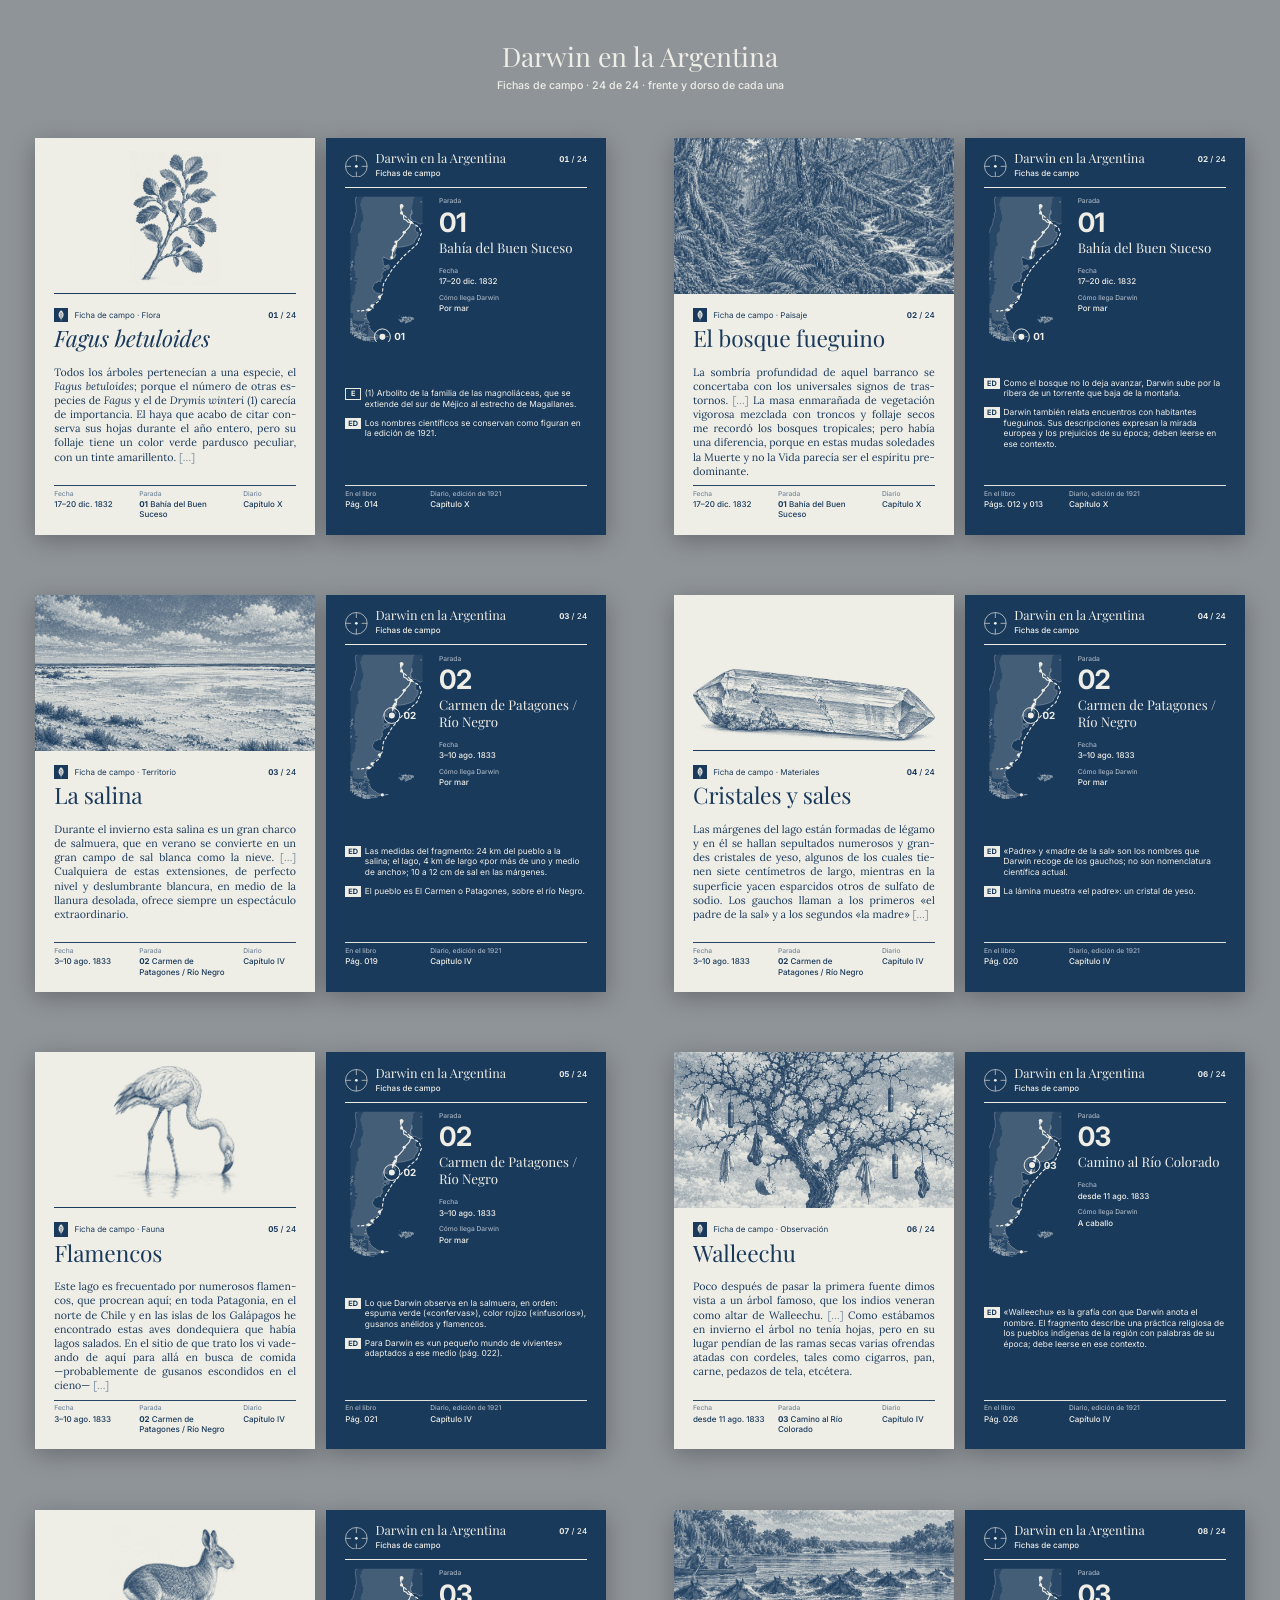
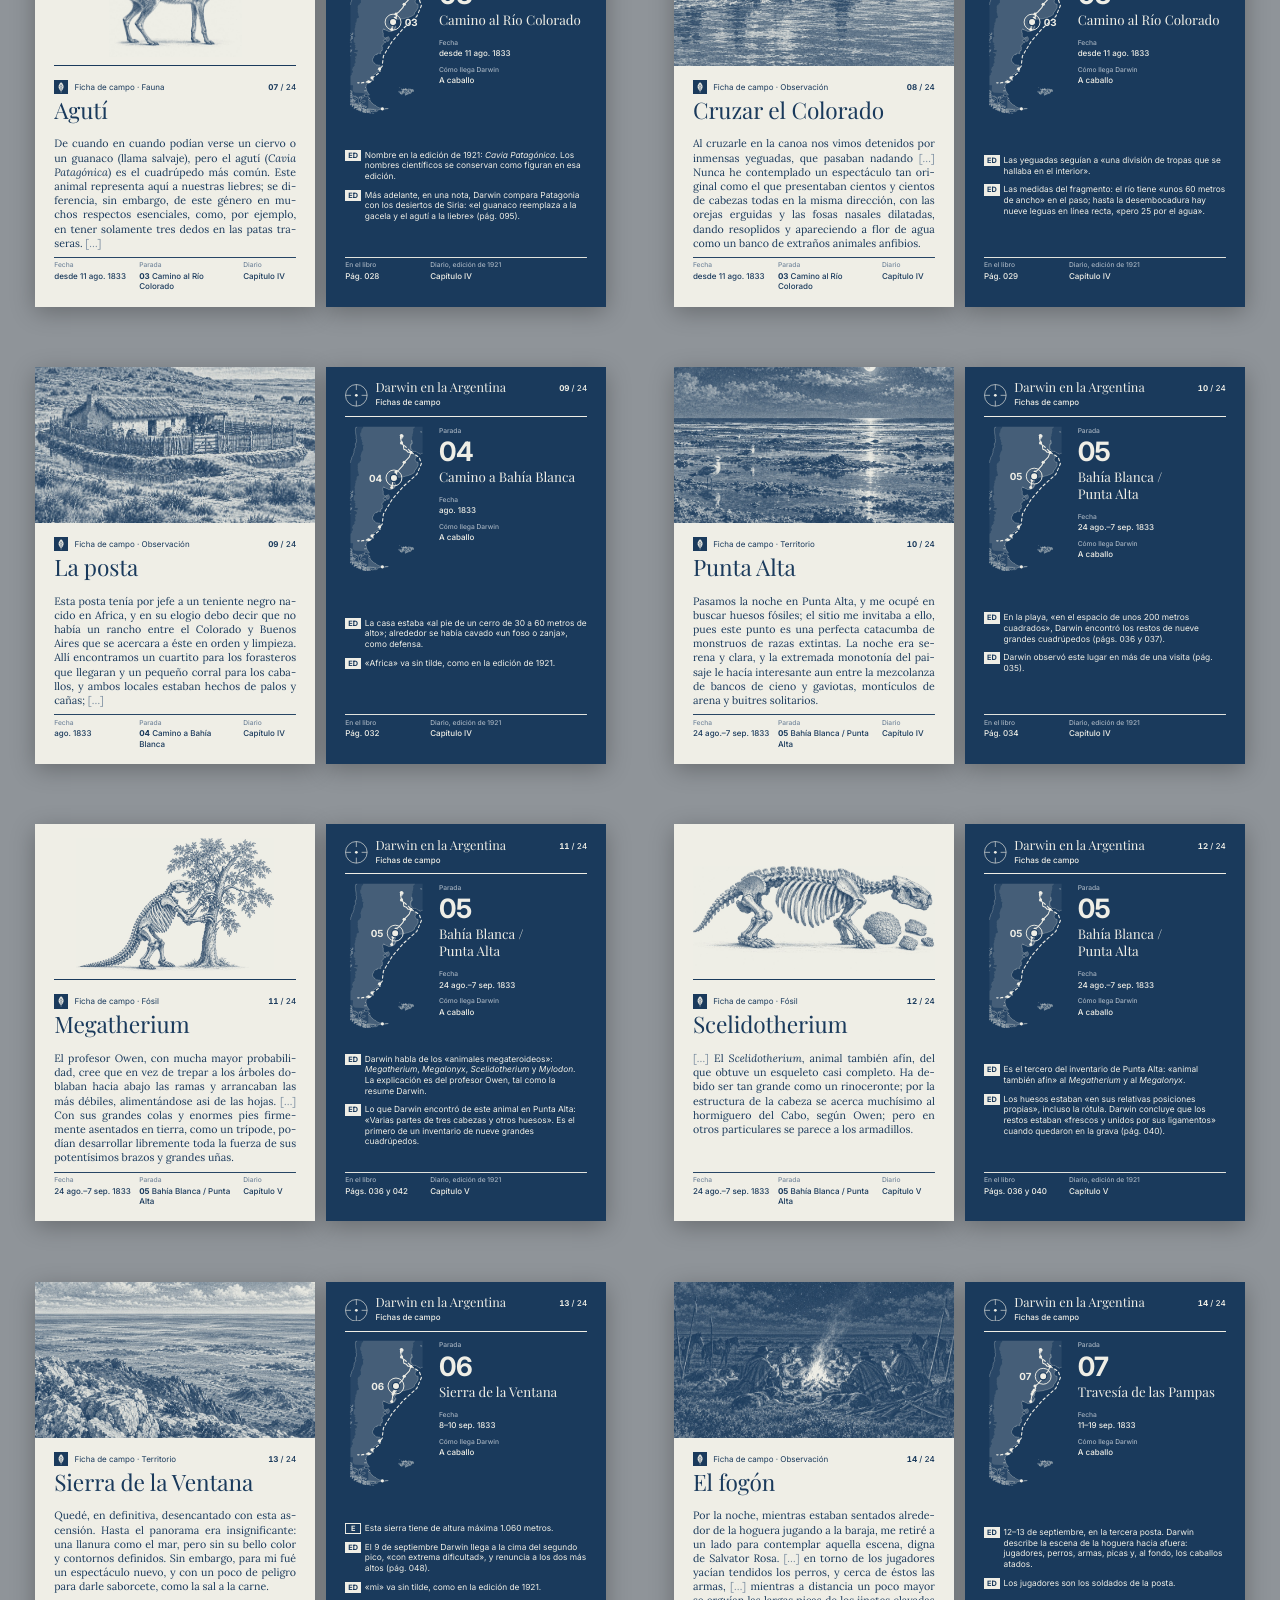
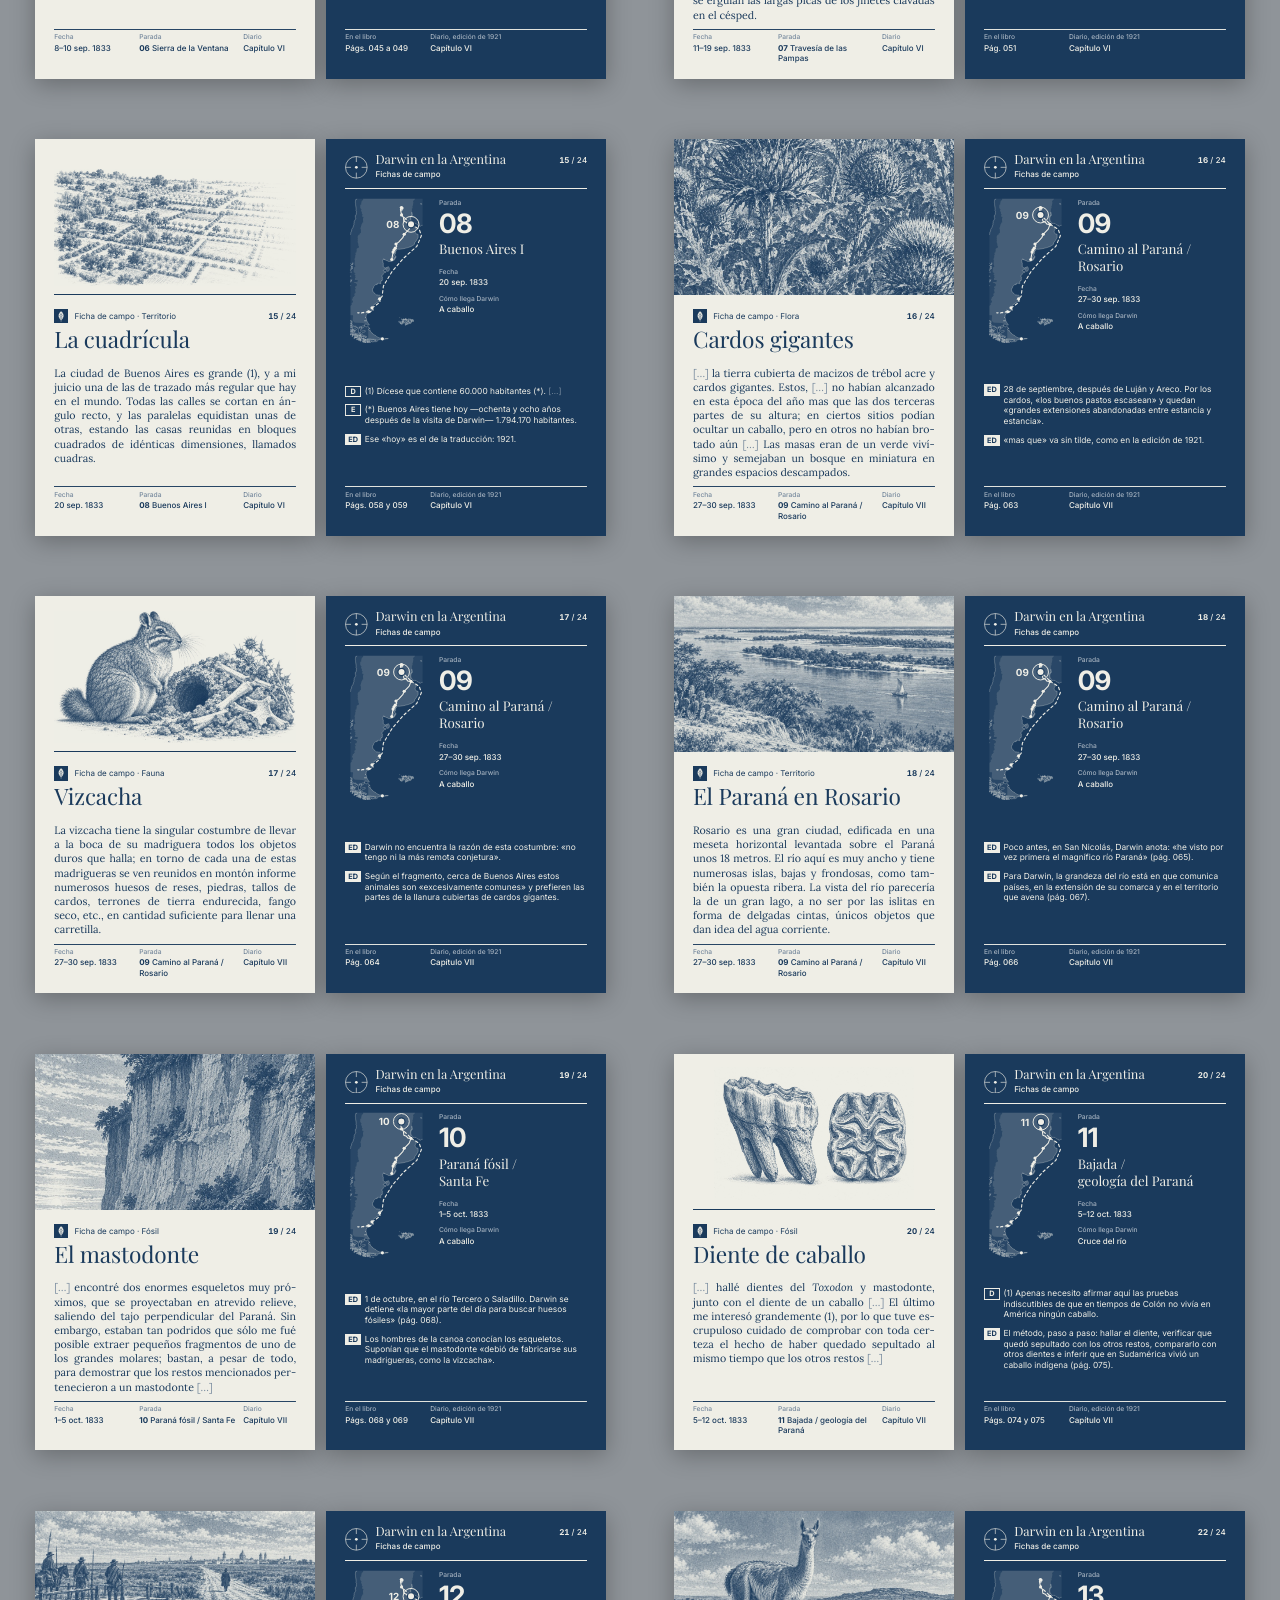
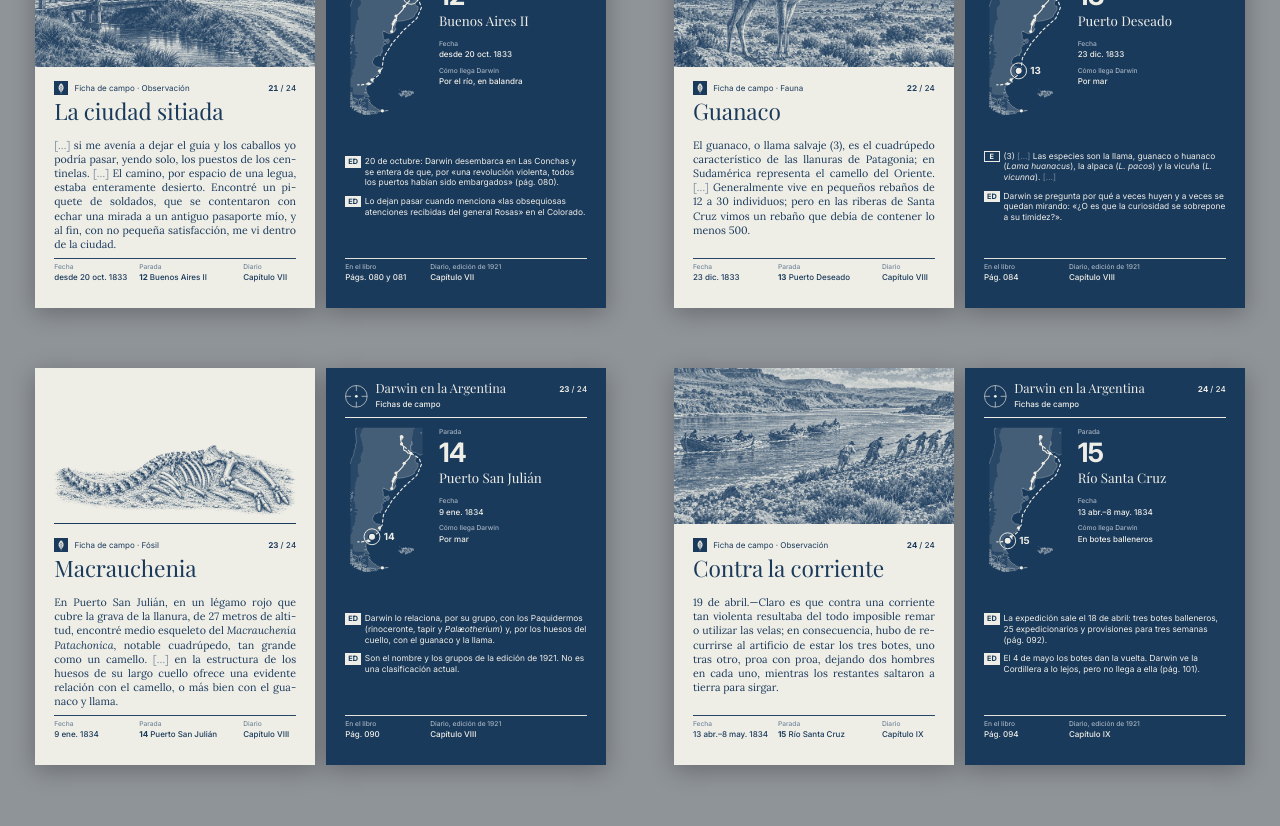
==== commit ff4cbecd: "Dorso: notas centradas entre el mapa y el pie Co-Authored-By: Claude Opus 5.5 <noreply@anthropic.com" ====
--- a/index.html
+++ b/index.html
@@ -5,7 +5,7 @@
 <meta charset="utf-8">
 <meta name="viewport" content="width=660">
 <title>Darwin en la Argentina — fichas de campo</title>
-<link rel="stylesheet" href="styles/fichas.css?v=c6b6bb2e">
+<link rel="stylesheet" href="styles/fichas.css?v=e114e965">
 </head>
 <body>
 <p class="titulo-sitio"><b>Darwin en la Argentina</b>Fichas de campo · 24 de 24 · frente y dorso de cada una</p>
--- a/styles/fichas.css
+++ b/styles/fichas.css
@@ -111,7 +111,7 @@
 .r-dato { display: grid; row-gap: calc(var(--baseline) * 0.5); }
 .r-dato dt { color: var(--blue-40); }
 
-.r-notas { grid-row: 16 / 25; display: flex; flex-direction: column; gap: calc(var(--baseline) * 0.5); }
+.r-notas { grid-row: 16 / 25; display: flex; flex-direction: column; justify-content: center;  /* centradas entre el mapa y el pie */ gap: calc(var(--baseline) * 0.5); }
 .r-notas p { font-size: 6.25pt; line-height: 2.8125mm; padding-left: 5.2mm; text-indent: -5.2mm; }
 .r-notas .notetag { text-indent: 0; }
 
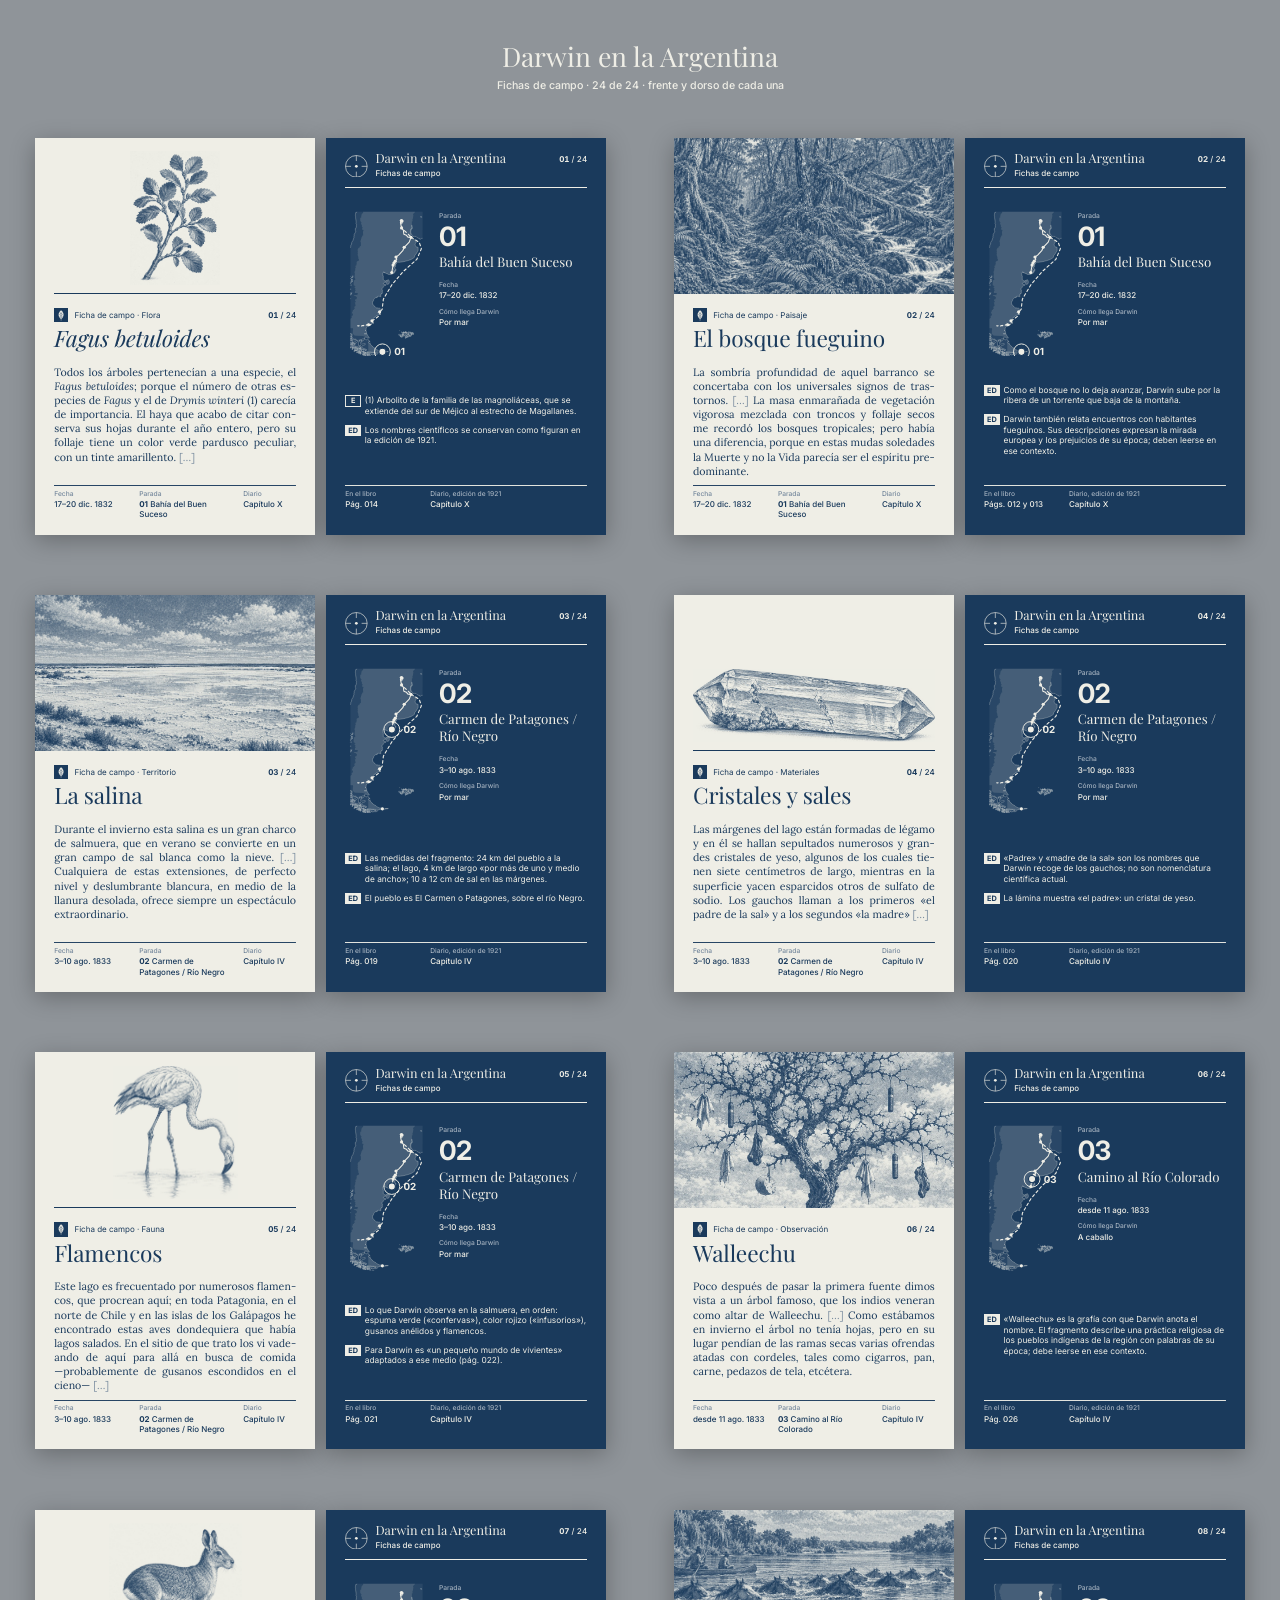
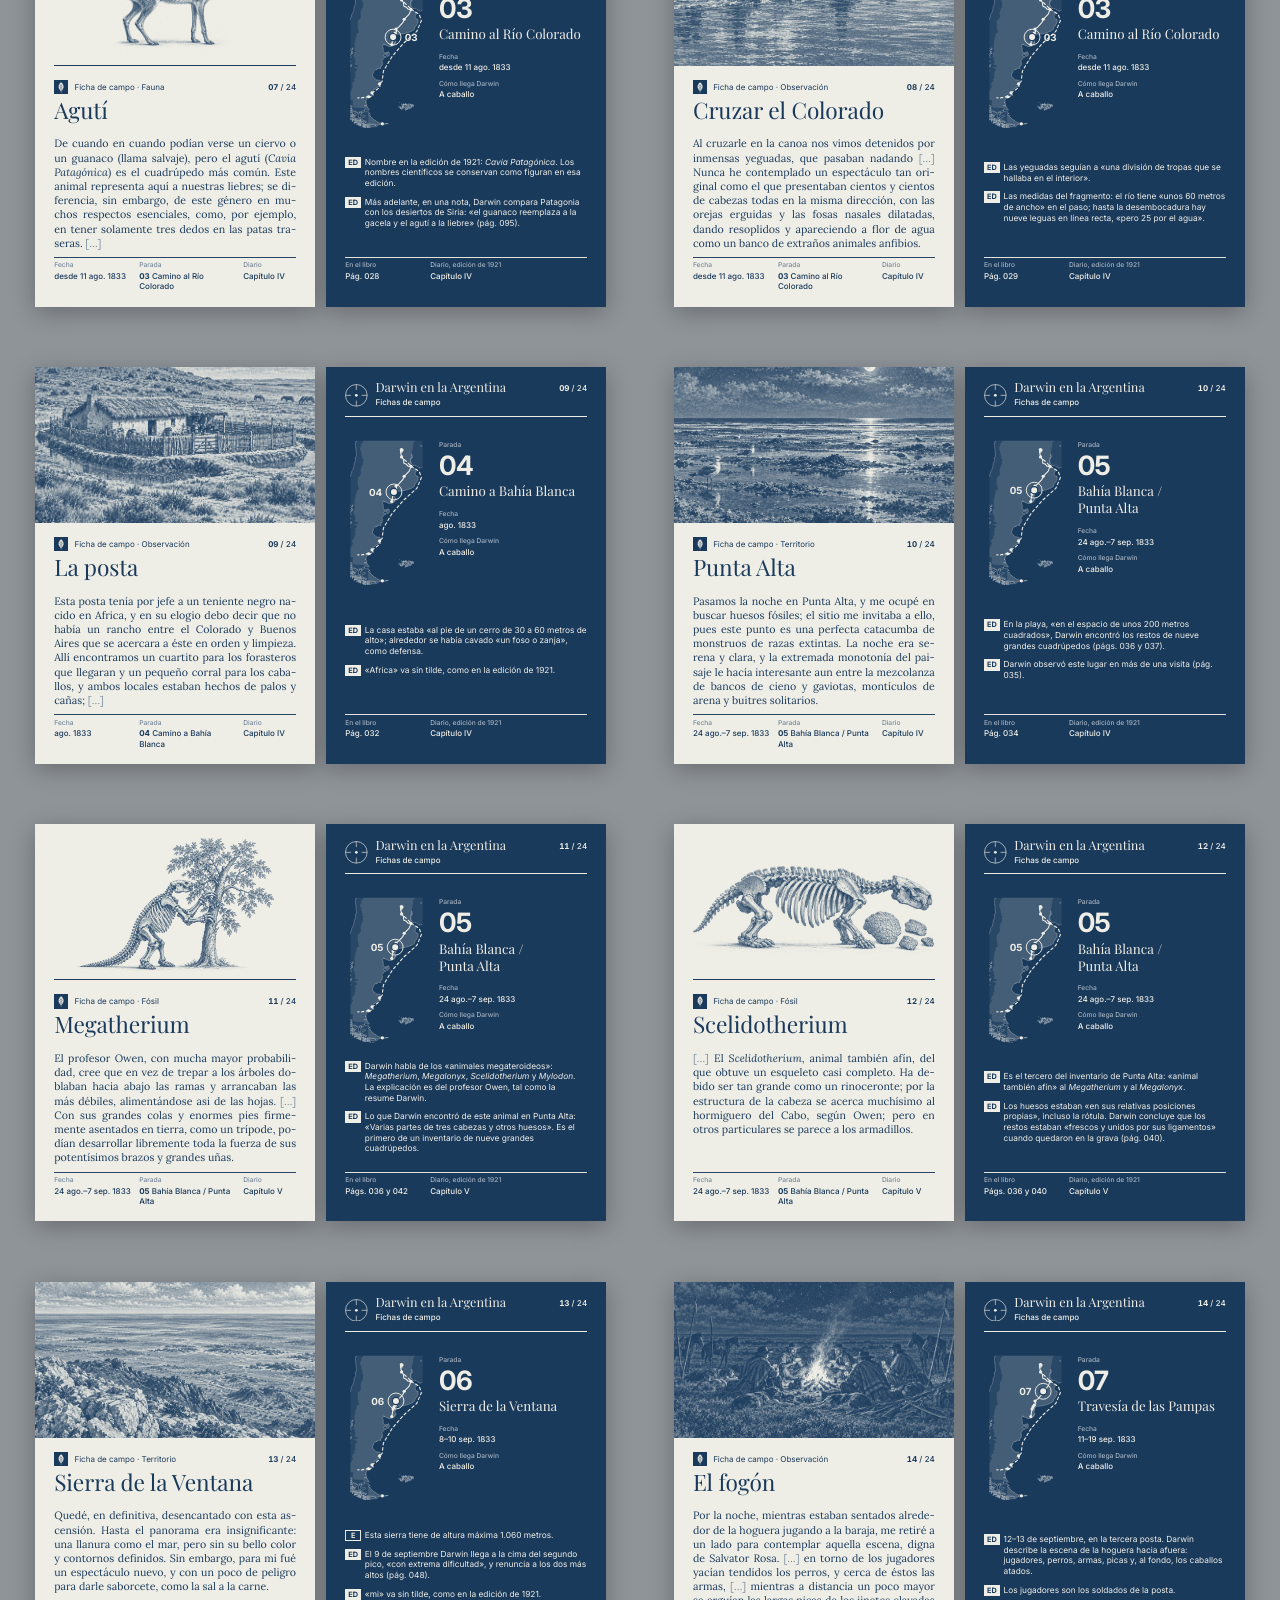
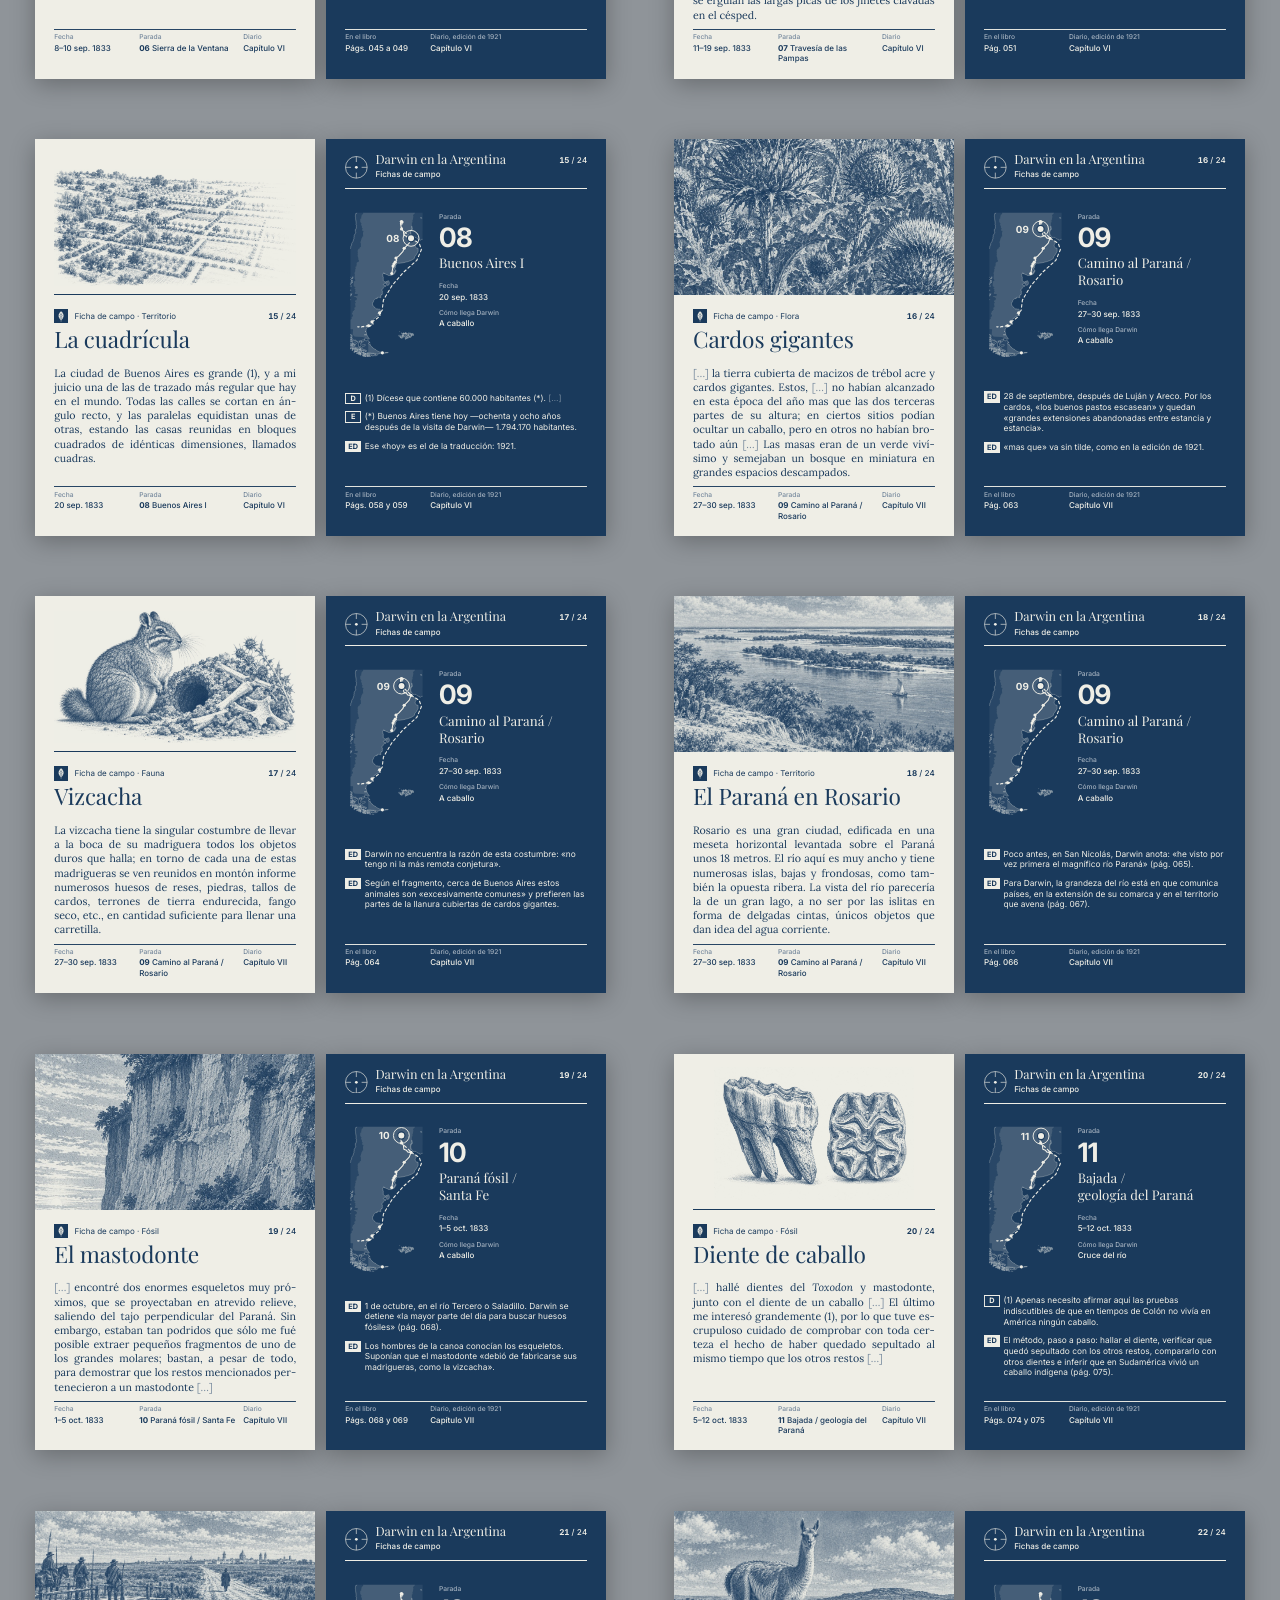
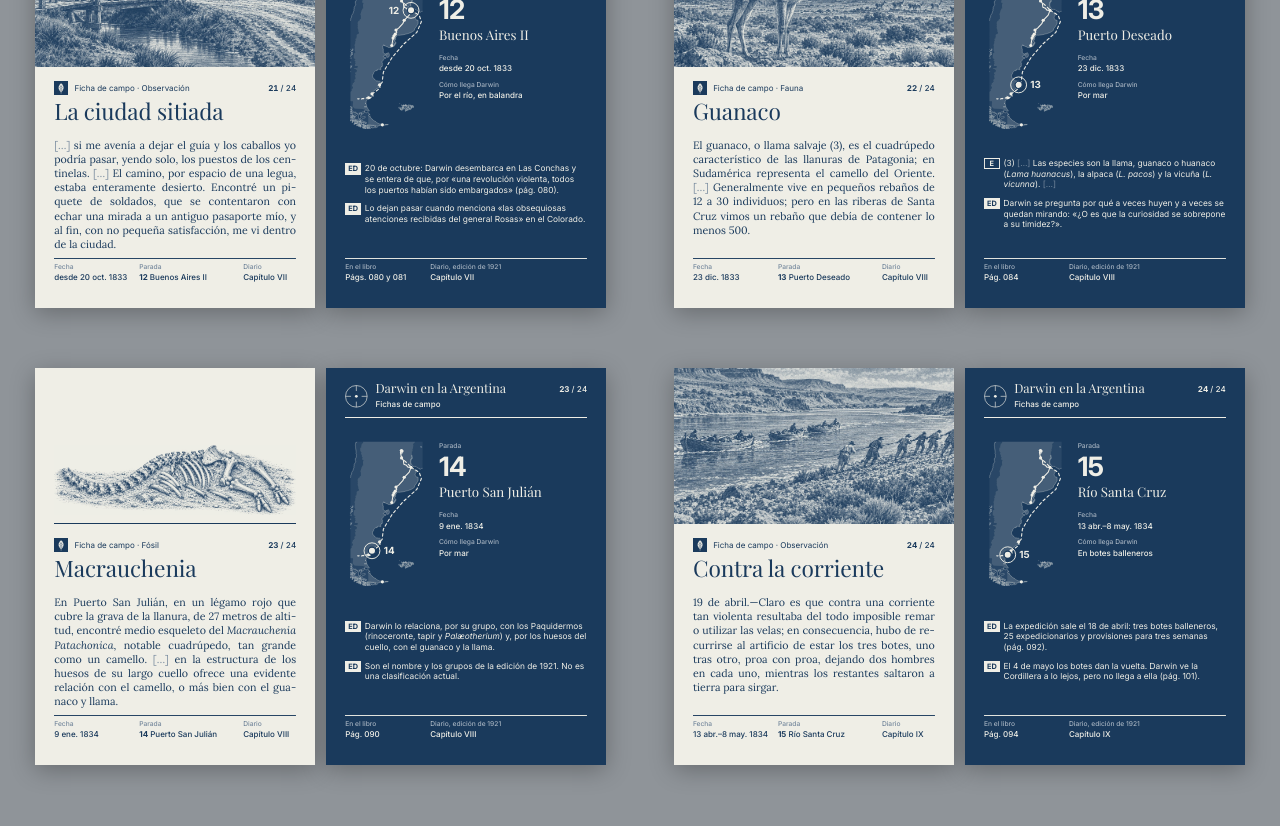
==== commit b4398229: "Dorso: mapa y parada un renglón más abajo Co-Authored-By: Claude Opus 5.5 <noreply@anthropic.com>" ====
--- a/index.html
+++ b/index.html
@@ -5,7 +5,7 @@
 <meta charset="utf-8">
 <meta name="viewport" content="width=660">
 <title>Darwin en la Argentina — fichas de campo</title>
-<link rel="stylesheet" href="styles/fichas.css?v=e114e965">
+<link rel="stylesheet" href="styles/fichas.css?v=8bb0c562">
 </head>
 <body>
 <p class="titulo-sitio"><b>Darwin en la Argentina</b>Fichas de campo · 24 de 24 · frente y dorso de cada una</p>
--- a/styles/fichas.css
+++ b/styles/fichas.css
@@ -92,7 +92,7 @@
 .r-cabeza .r-num b { font-weight: 700; }
 .r-filete { grid-row: 4; align-self: center; border-top: var(--rule-fine) solid var(--paper); }
 
-.r-cuerpo { grid-row: 5 / 16; display: grid; grid-template-columns: 20.8mm 1fr; column-gap: 4mm; }
+.r-cuerpo { grid-row: 5 / 17; padding-top: var(--baseline);  /* un renglón de aire bajo el filete */ display: grid; grid-template-columns: 20.8mm 1fr; column-gap: 4mm; }
 .r-mapa { width: 20.8mm; height: 39mm; display: block; }
 .m-tierra { fill: var(--paper); fill-opacity: 0.2; }
 .m-otro { fill: var(--paper); fill-opacity: 0.07; }
@@ -111,7 +111,7 @@
 .r-dato { display: grid; row-gap: calc(var(--baseline) * 0.5); }
 .r-dato dt { color: var(--blue-40); }
 
-.r-notas { grid-row: 16 / 25; display: flex; flex-direction: column; justify-content: center;  /* centradas entre el mapa y el pie */ gap: calc(var(--baseline) * 0.5); }
+.r-notas { grid-row: 17 / 25; display: flex; flex-direction: column; justify-content: center;  /* centradas entre el mapa y el pie */ gap: calc(var(--baseline) * 0.5); }
 .r-notas p { font-size: 6.25pt; line-height: 2.8125mm; padding-left: 5.2mm; text-indent: -5.2mm; }
 .r-notas .notetag { text-indent: 0; }
 
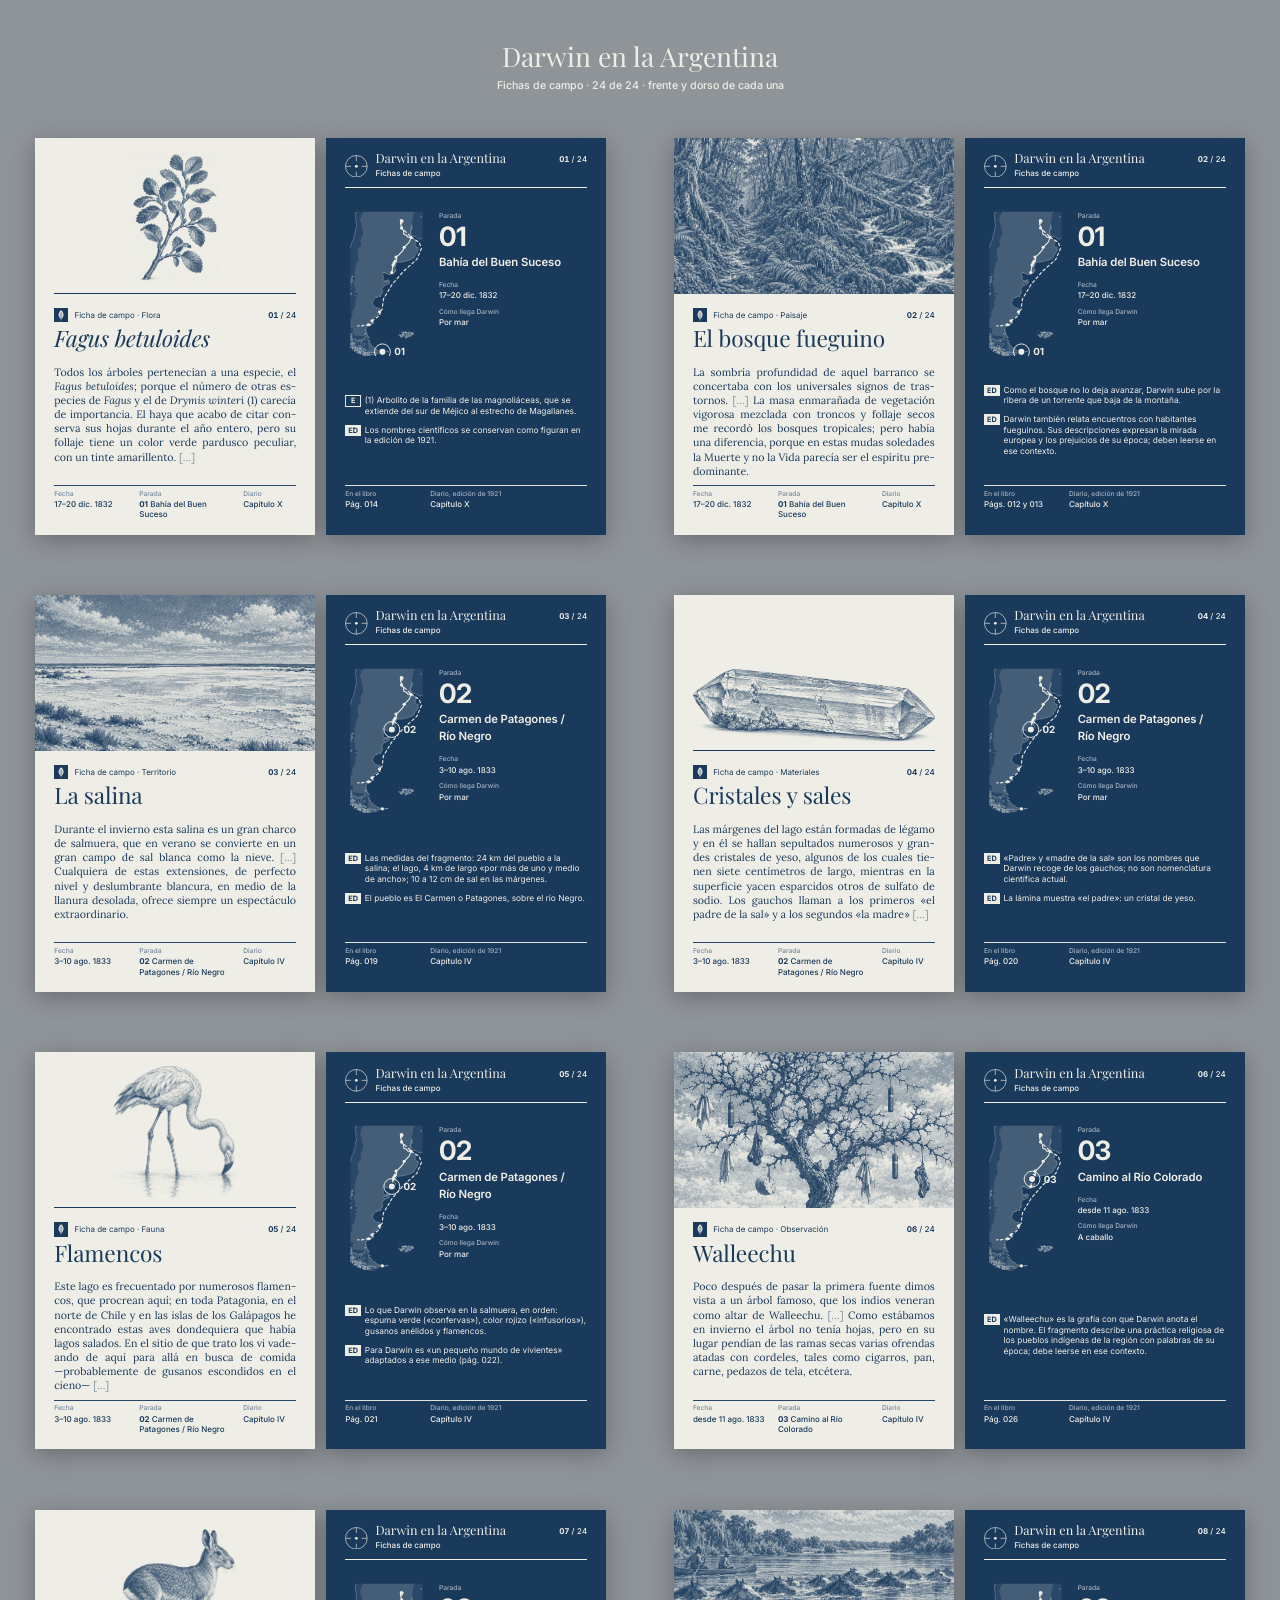
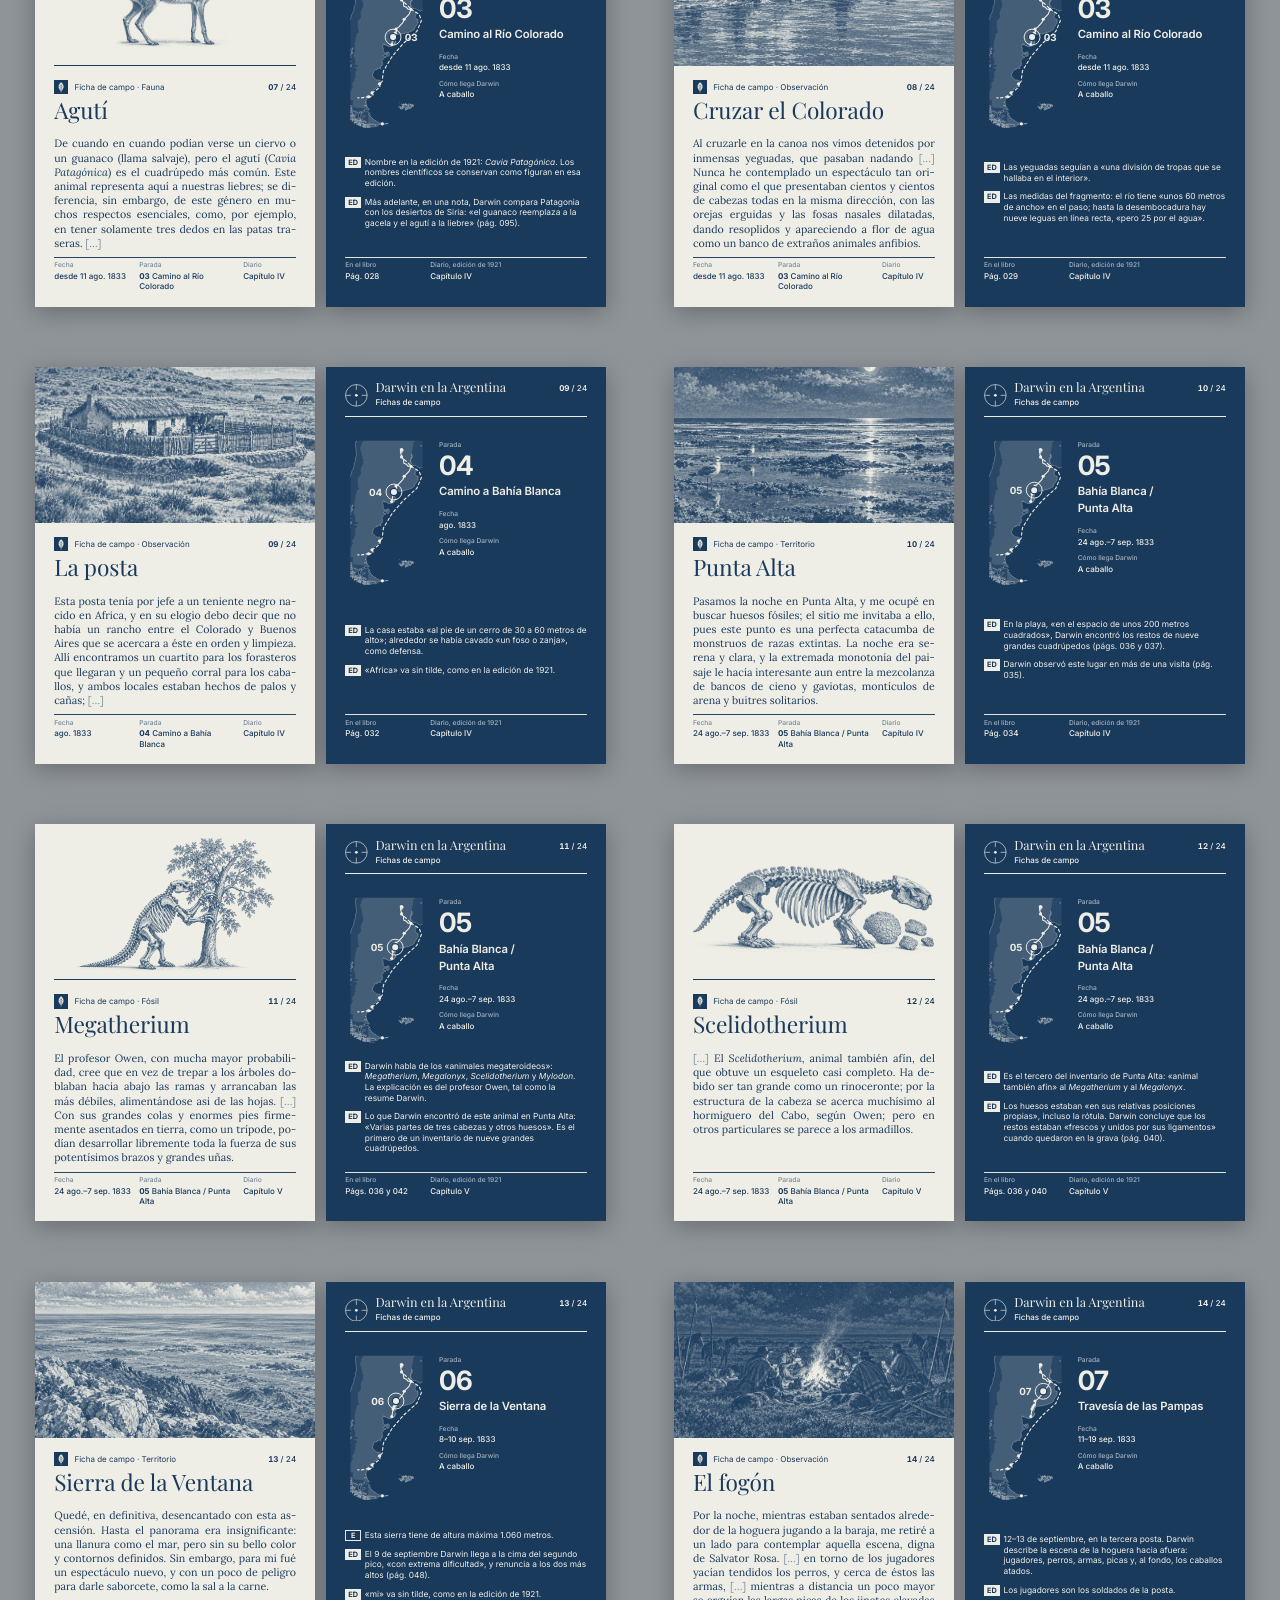
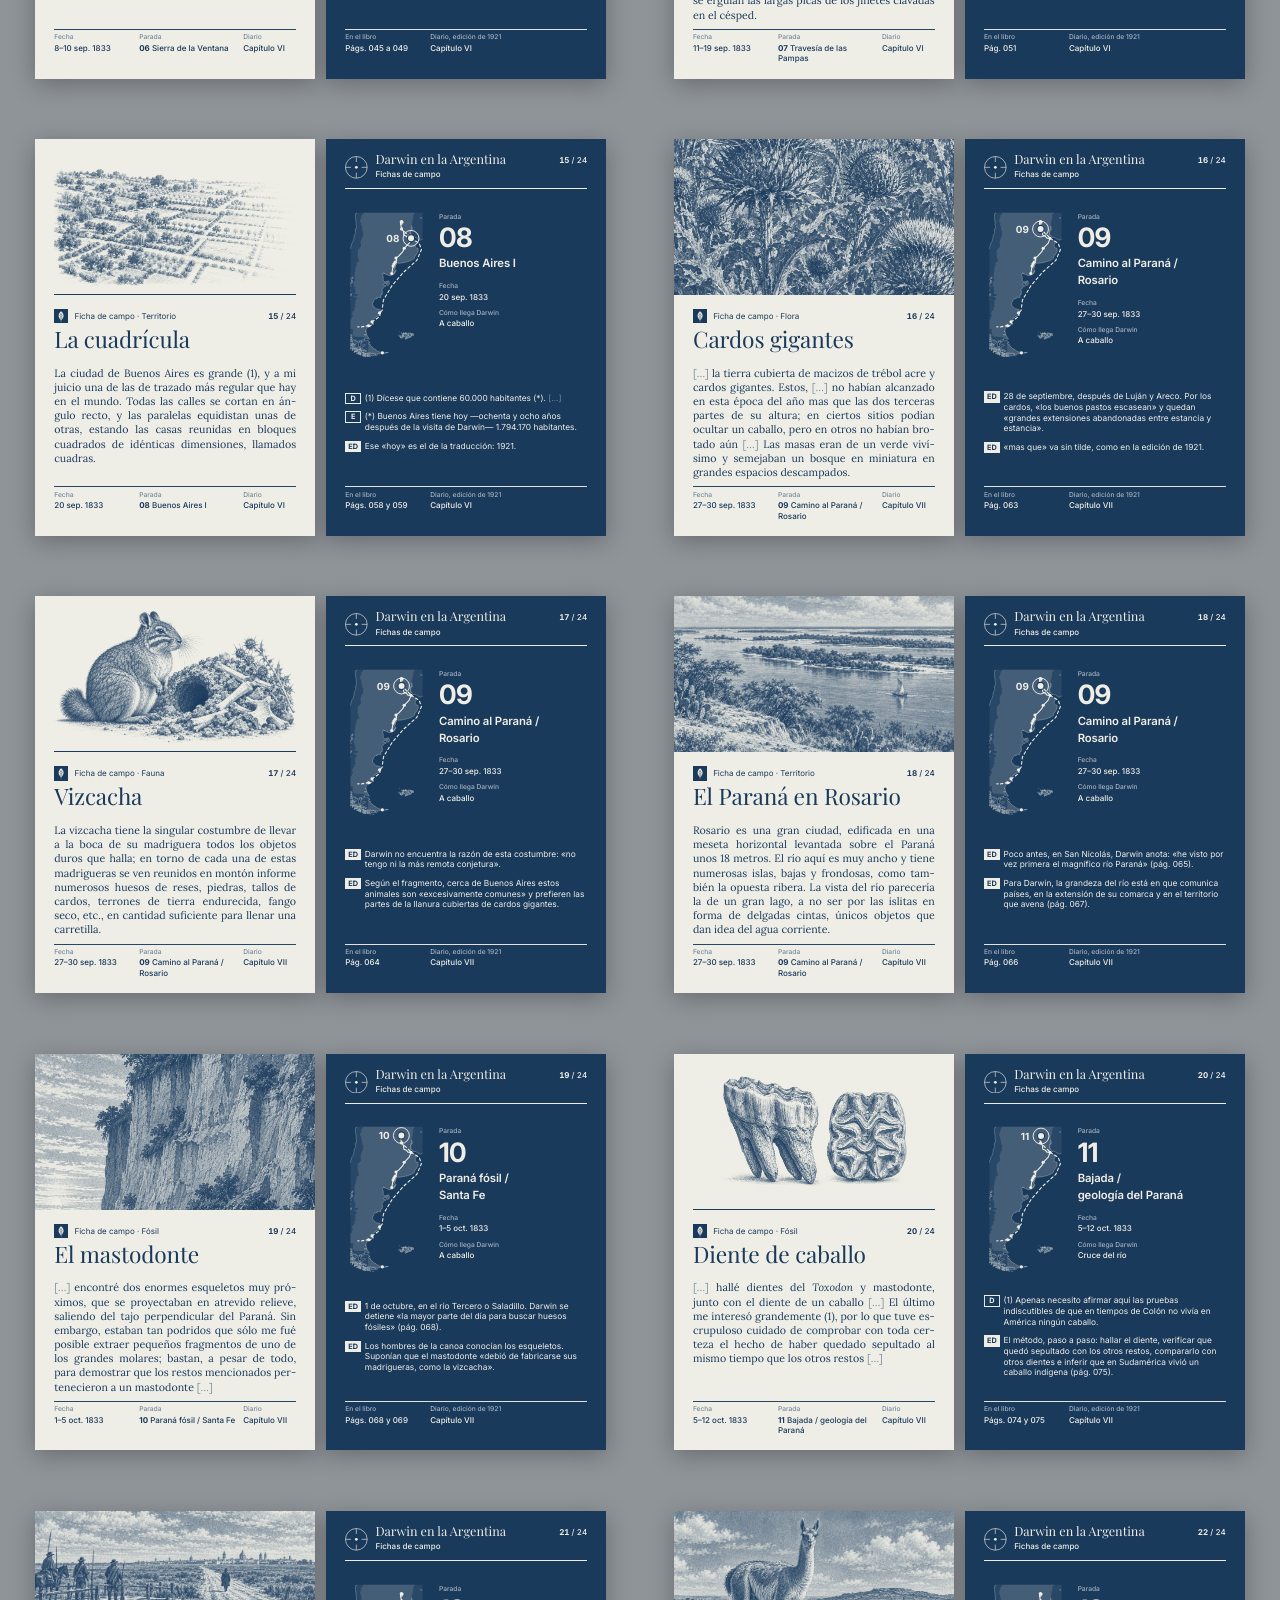
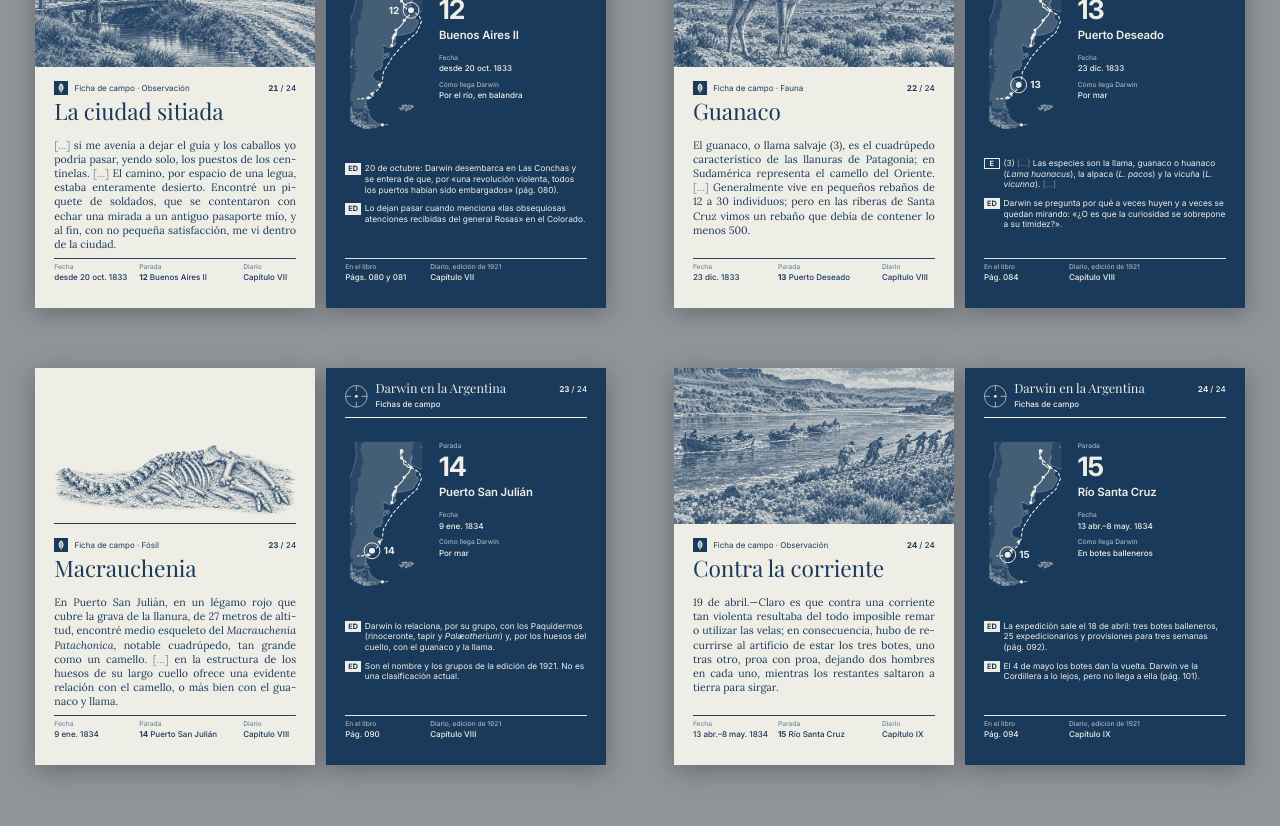
==== commit 8a2a67c1: "Dorso: nombre de la parada en Inter (Playfair chica pierde trazos al imprimir) Co-Authored-By: Claud" ====
--- a/index.html
+++ b/index.html
@@ -5,7 +5,7 @@
 <meta charset="utf-8">
 <meta name="viewport" content="width=660">
 <title>Darwin en la Argentina — fichas de campo</title>
-<link rel="stylesheet" href="styles/fichas.css?v=8bb0c562">
+<link rel="stylesheet" href="styles/fichas.css?v=7e8679fb">
 </head>
 <body>
 <p class="titulo-sitio"><b>Darwin en la Argentina</b>Fichas de campo · 24 de 24 · frente y dorso de cada una</p>
--- a/styles/fichas.css
+++ b/styles/fichas.css
@@ -107,7 +107,7 @@
 .r-parada { display: flex; flex-direction: column; }
 .r-parada .r-rotulo { font-size: 5pt; font-weight: 500; line-height: var(--baseline); color: var(--blue-40); }
 .r-parada .r-numero { font-family: var(--font-ui); font-size: 20pt; font-weight: 700; line-height: calc(var(--baseline) * 2); letter-spacing: -0.02em; }
-.r-parada h1 { font-family: var(--font-display); font-size: 10pt; line-height: calc(var(--baseline) * 1.2); margin: calc(var(--baseline) * 0.2) 0 calc(var(--baseline) * 0.7); }
+.r-parada h1 { font-family: var(--font-ui); font-size: 8.5pt; font-weight: 600; letter-spacing: -0.01em;  /* Inter: la Playfair chica pierde los trazos finos al imprimir */ line-height: calc(var(--baseline) * 1.2); margin: calc(var(--baseline) * 0.2) 0 calc(var(--baseline) * 0.7); }
 .r-dato { display: grid; row-gap: calc(var(--baseline) * 0.5); }
 .r-dato dt { color: var(--blue-40); }
 
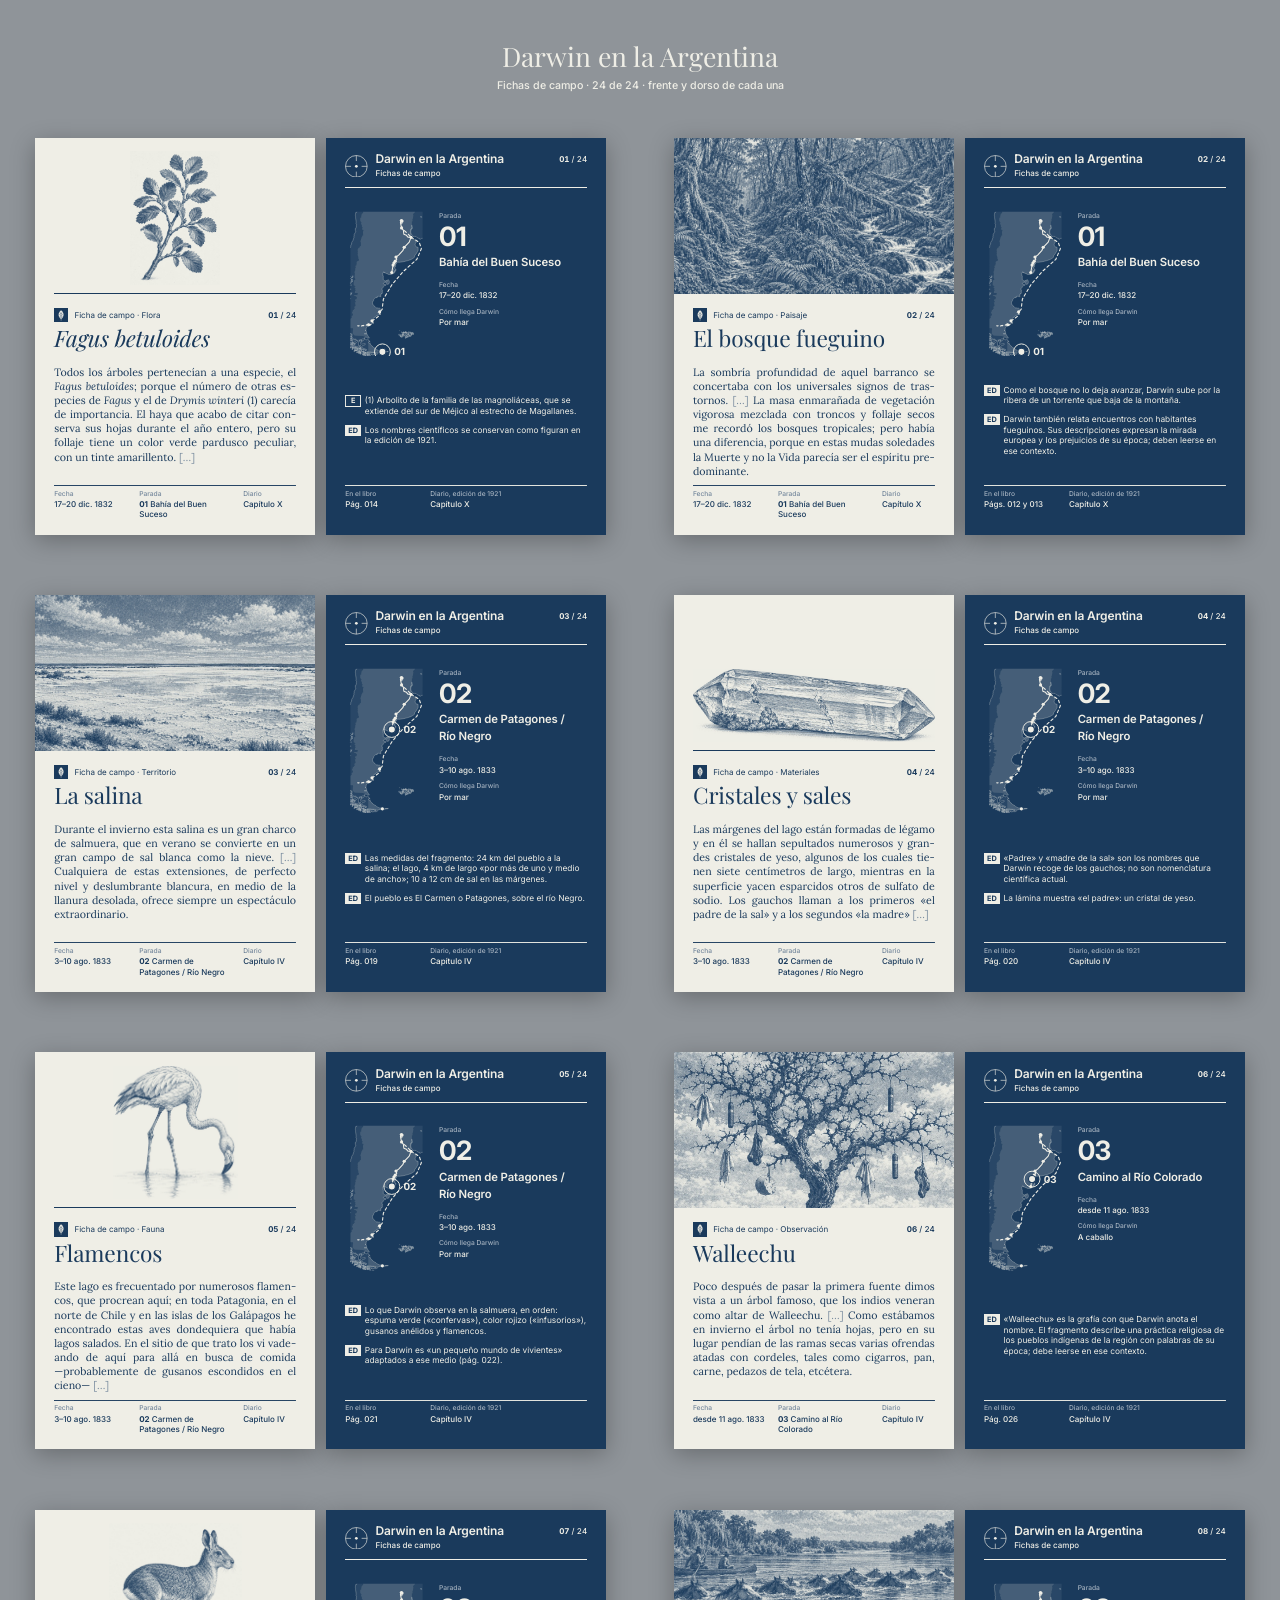
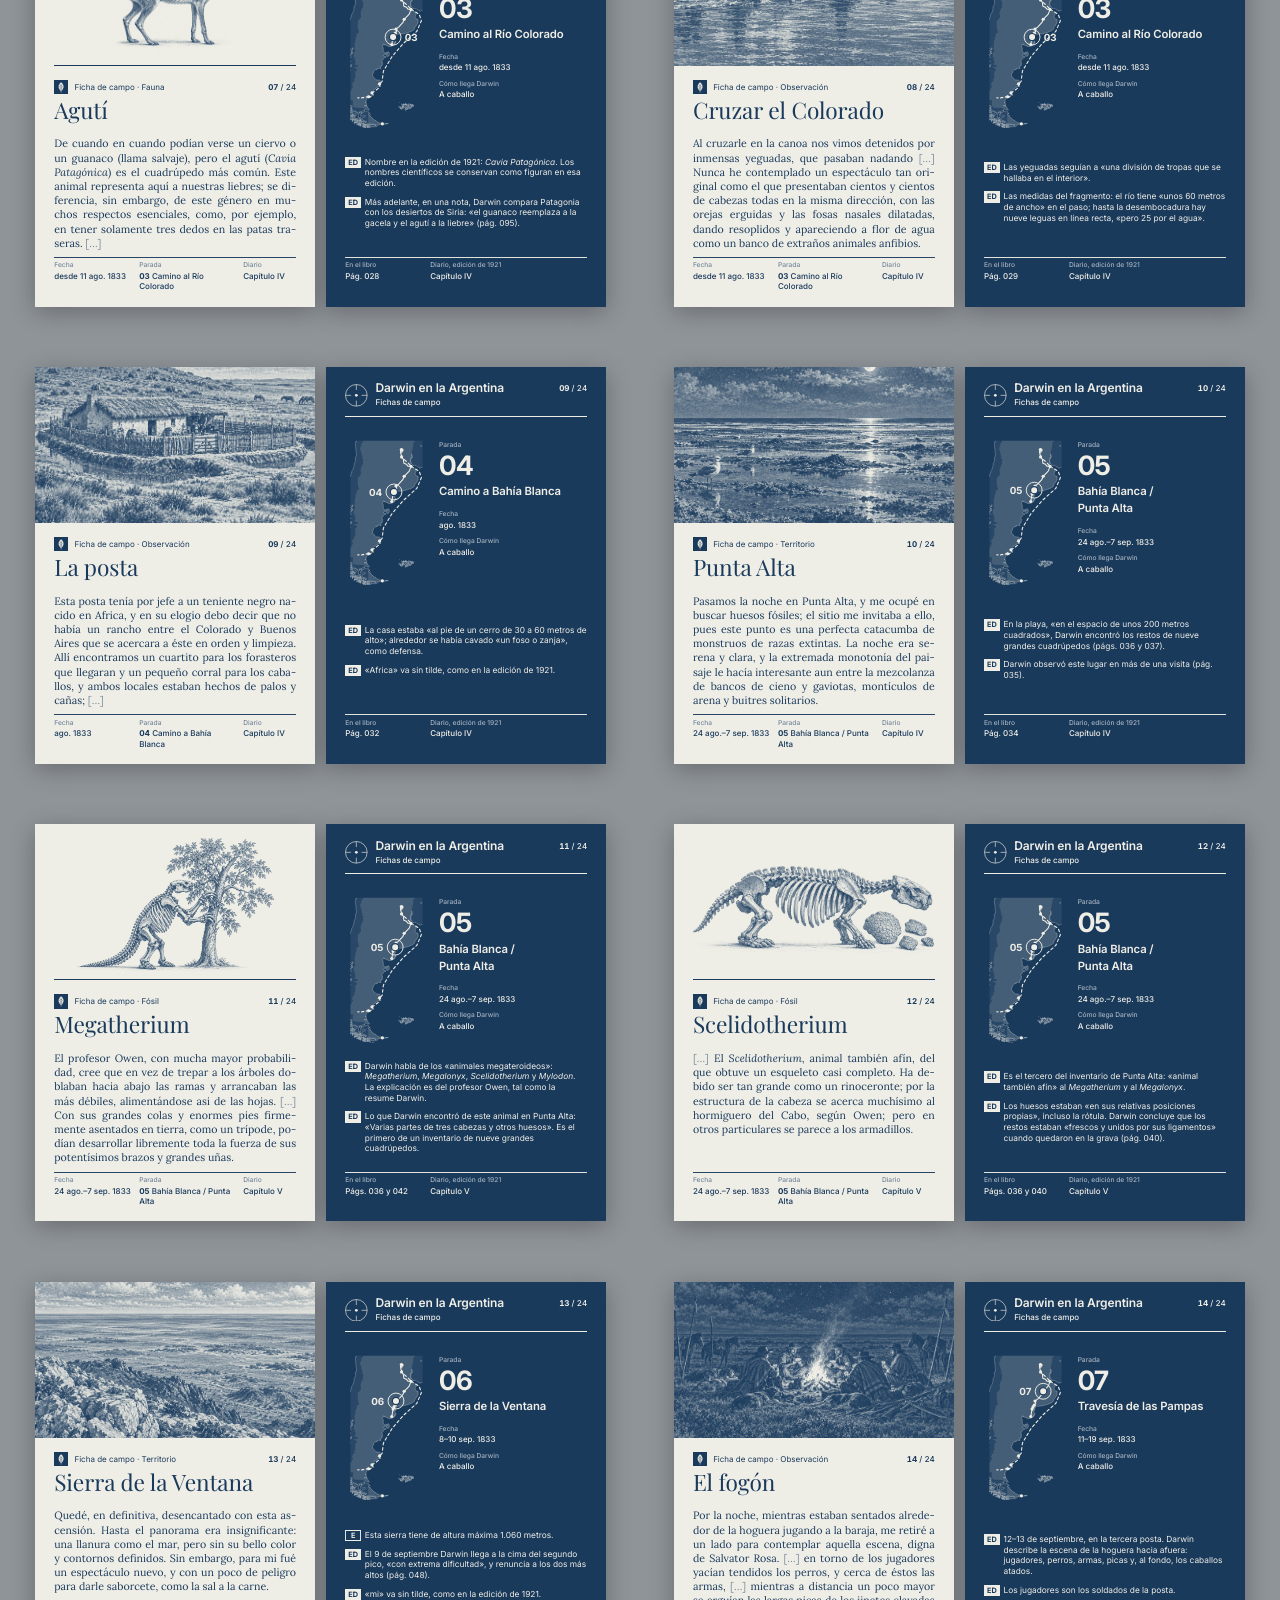
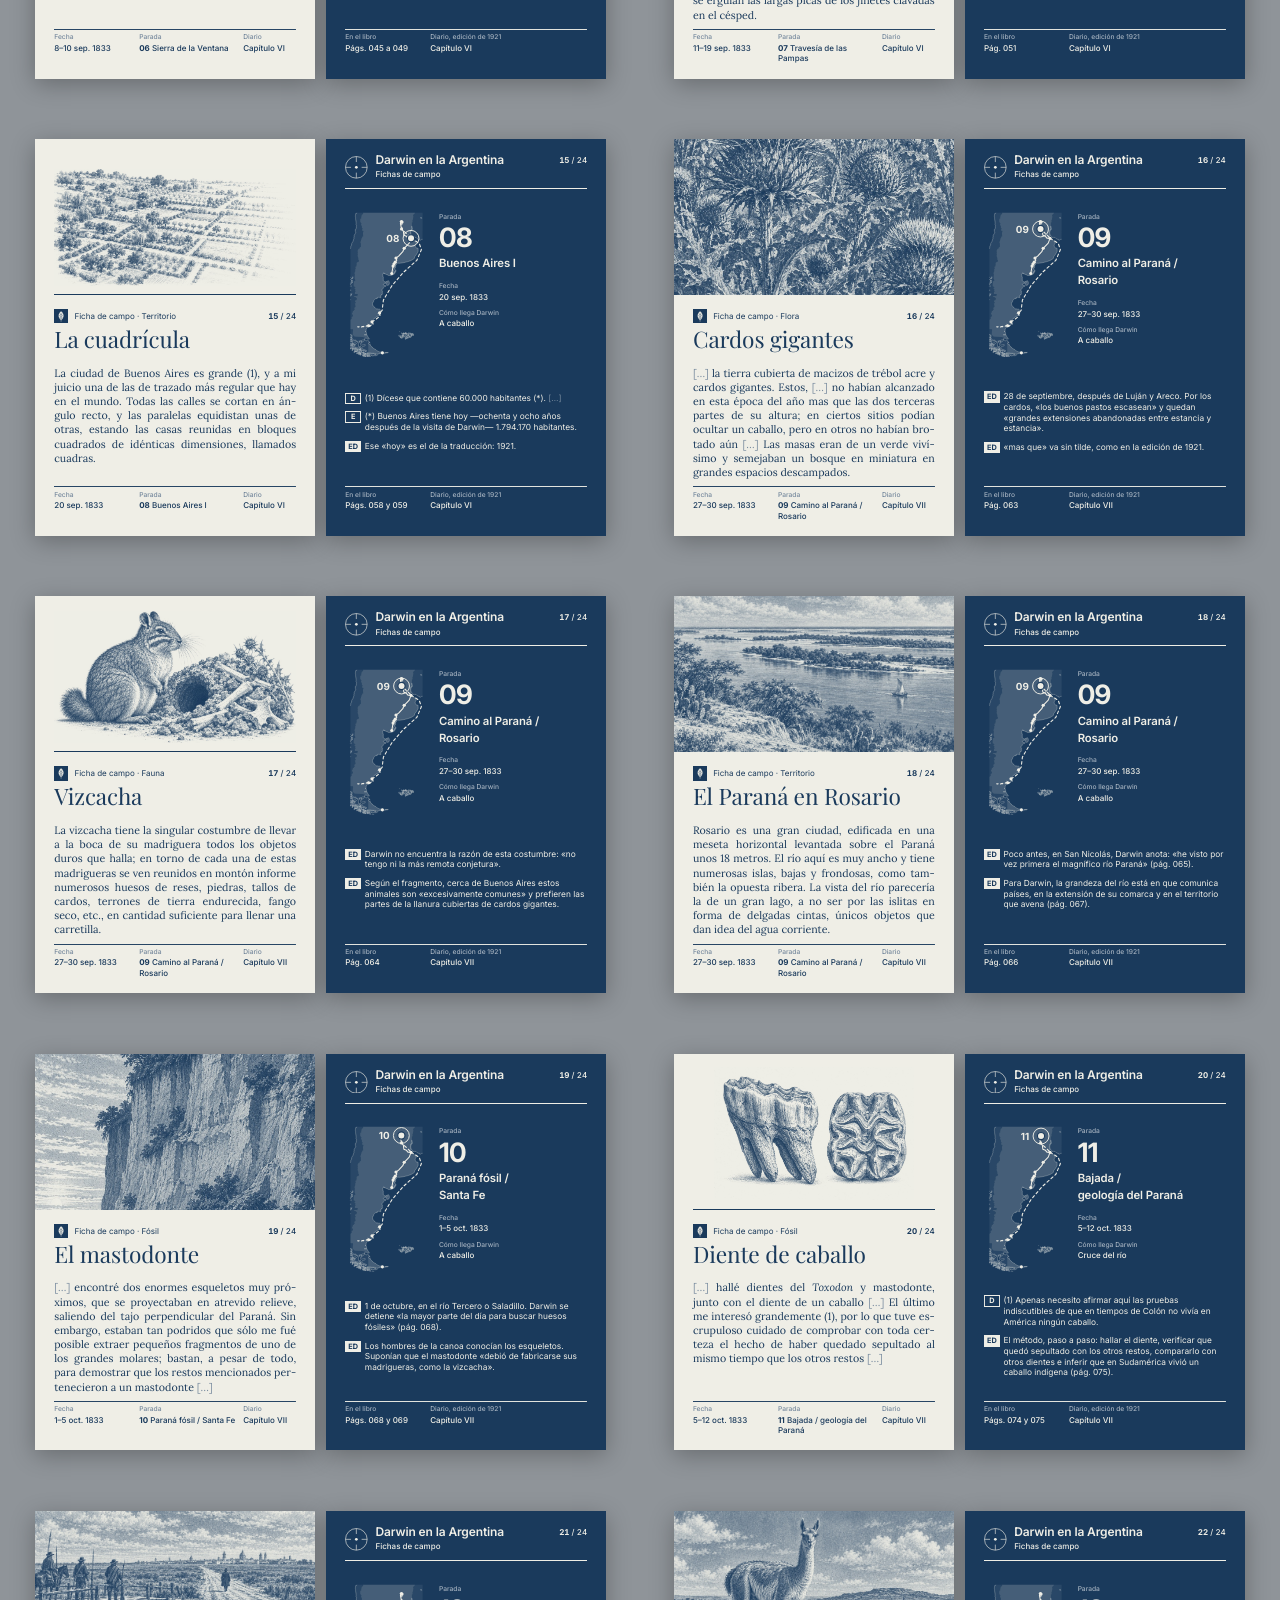
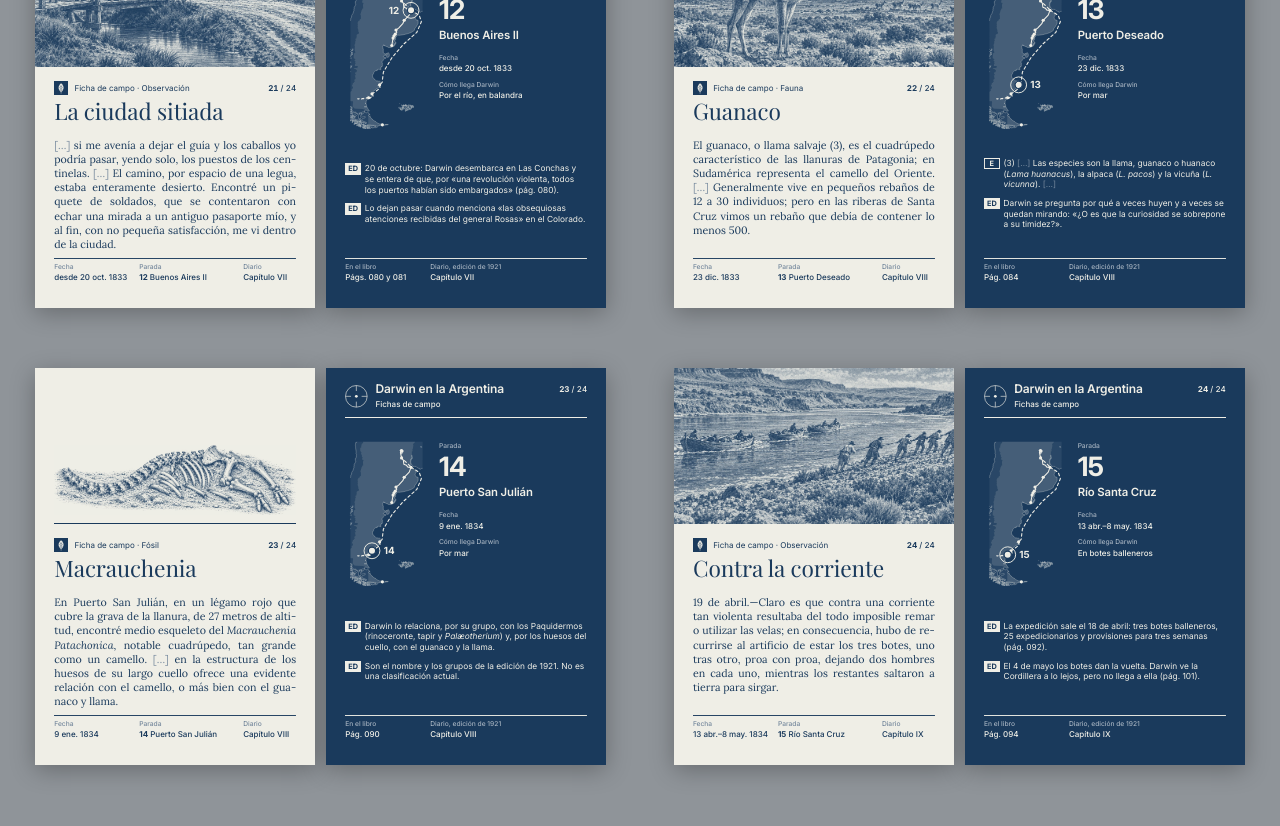
==== commit 1eee8073: "fichas: cabecera del dorso en Inter semibold (se leen mejor los trazos finos) Co-Authored-By: Claude" ====
--- a/index.html
+++ b/index.html
@@ -5,7 +5,7 @@
 <meta charset="utf-8">
 <meta name="viewport" content="width=660">
 <title>Darwin en la Argentina — fichas de campo</title>
-<link rel="stylesheet" href="styles/fichas.css?v=7e8679fb">
+<link rel="stylesheet" href="styles/fichas.css?v=443993e0">
 </head>
 <body>
 <p class="titulo-sitio"><b>Darwin en la Argentina</b>Fichas de campo · 24 de 24 · frente y dorso de cada una</p>
--- a/styles/fichas.css
+++ b/styles/fichas.css
@@ -86,7 +86,7 @@
 /* ══ REVERSO ══ azul pleno: encabezado · mapa y parada · nota editorial · puente con el libro y la web */
 .r-cabeza { grid-row: 2 / 4; display: flex; align-items: center; gap: 2mm; }
 .r-cabeza .marca { width: 6mm; height: 6mm; }
-.r-cabeza h2 { font-family: var(--font-display); font-size: 9.5pt; line-height: var(--baseline); }
+.r-cabeza h2 { font-family: var(--font-ui); font-size: 9pt; font-weight: 600; letter-spacing: -0.01em; line-height: var(--baseline); }  /* Inter: la Playfair chica pierde los trazos finos al imprimir */
 .r-cabeza p { font-size: 6pt; font-weight: 500; line-height: var(--baseline); }
 .r-cabeza .r-num { margin-left: auto; align-self: flex-start; font-size: 6pt; font-weight: 500; line-height: var(--baseline); font-variant-numeric: tabular-nums; }
 .r-cabeza .r-num b { font-weight: 700; }
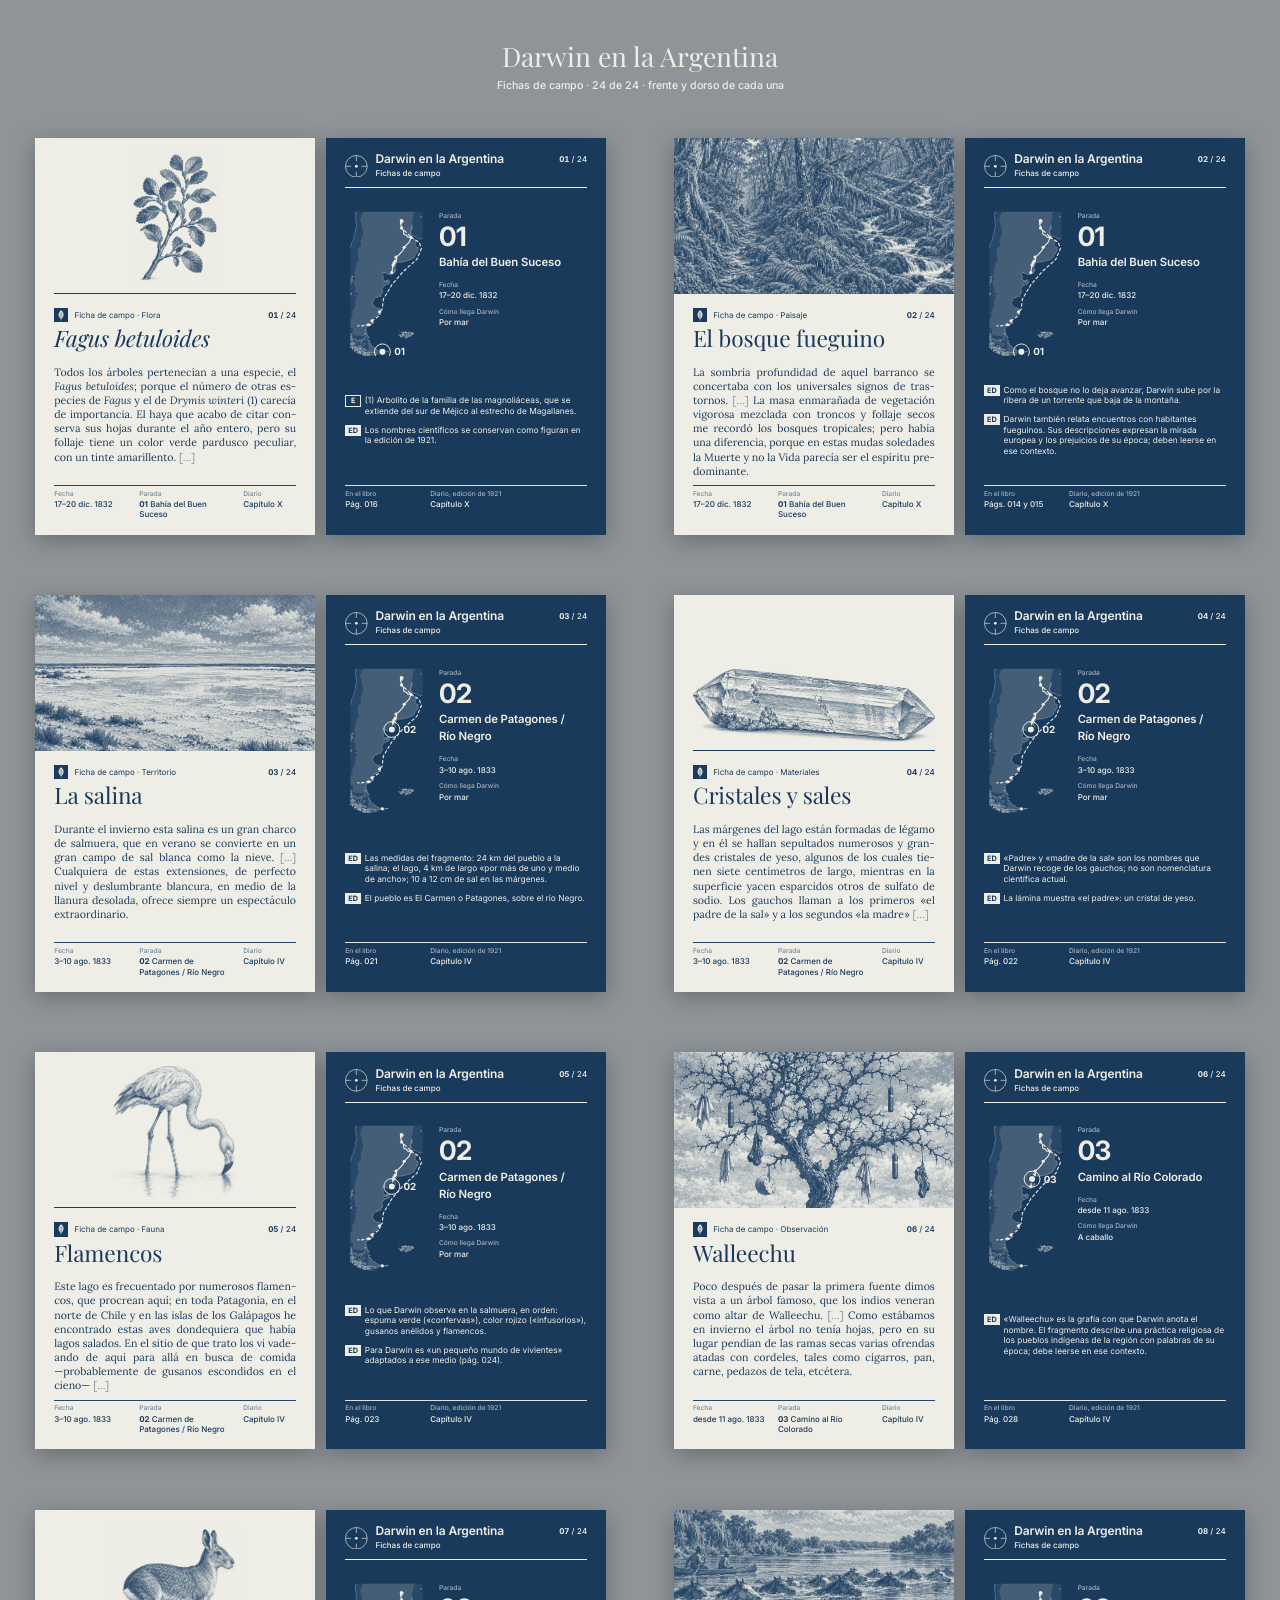
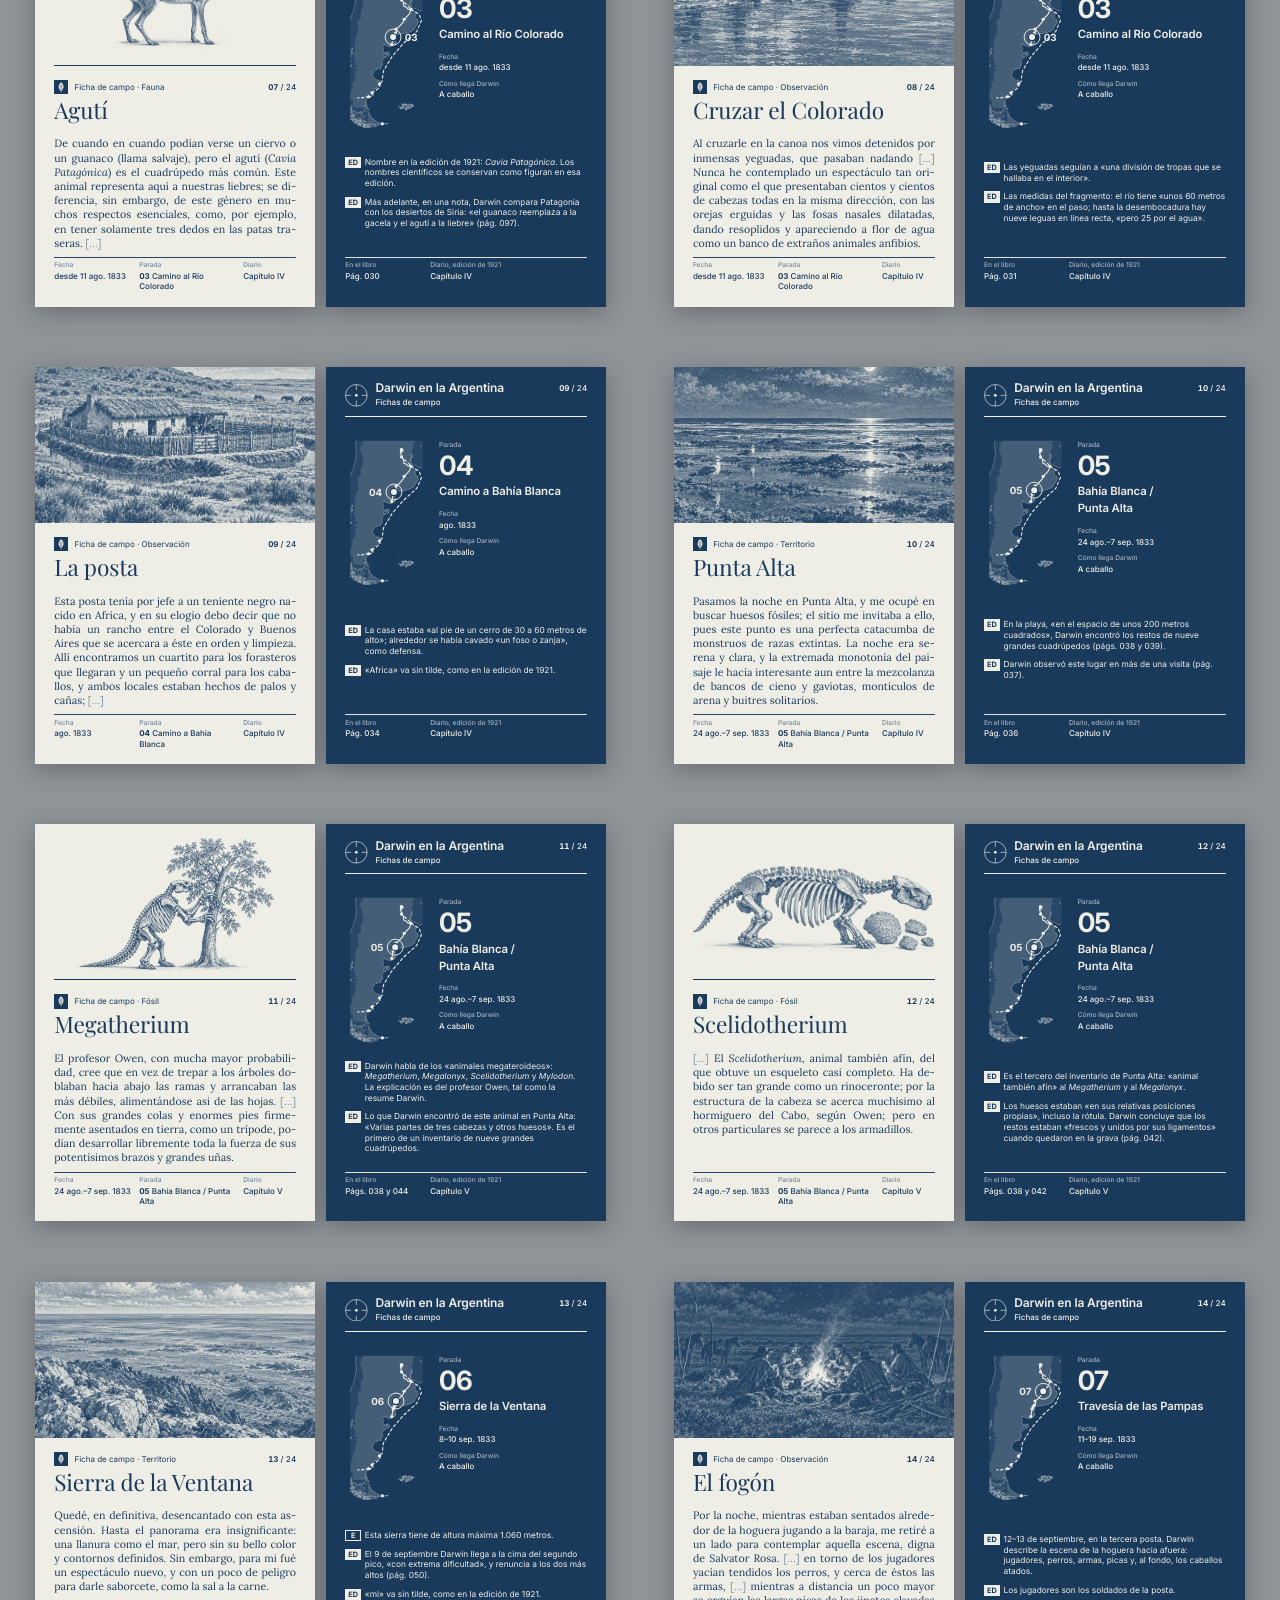
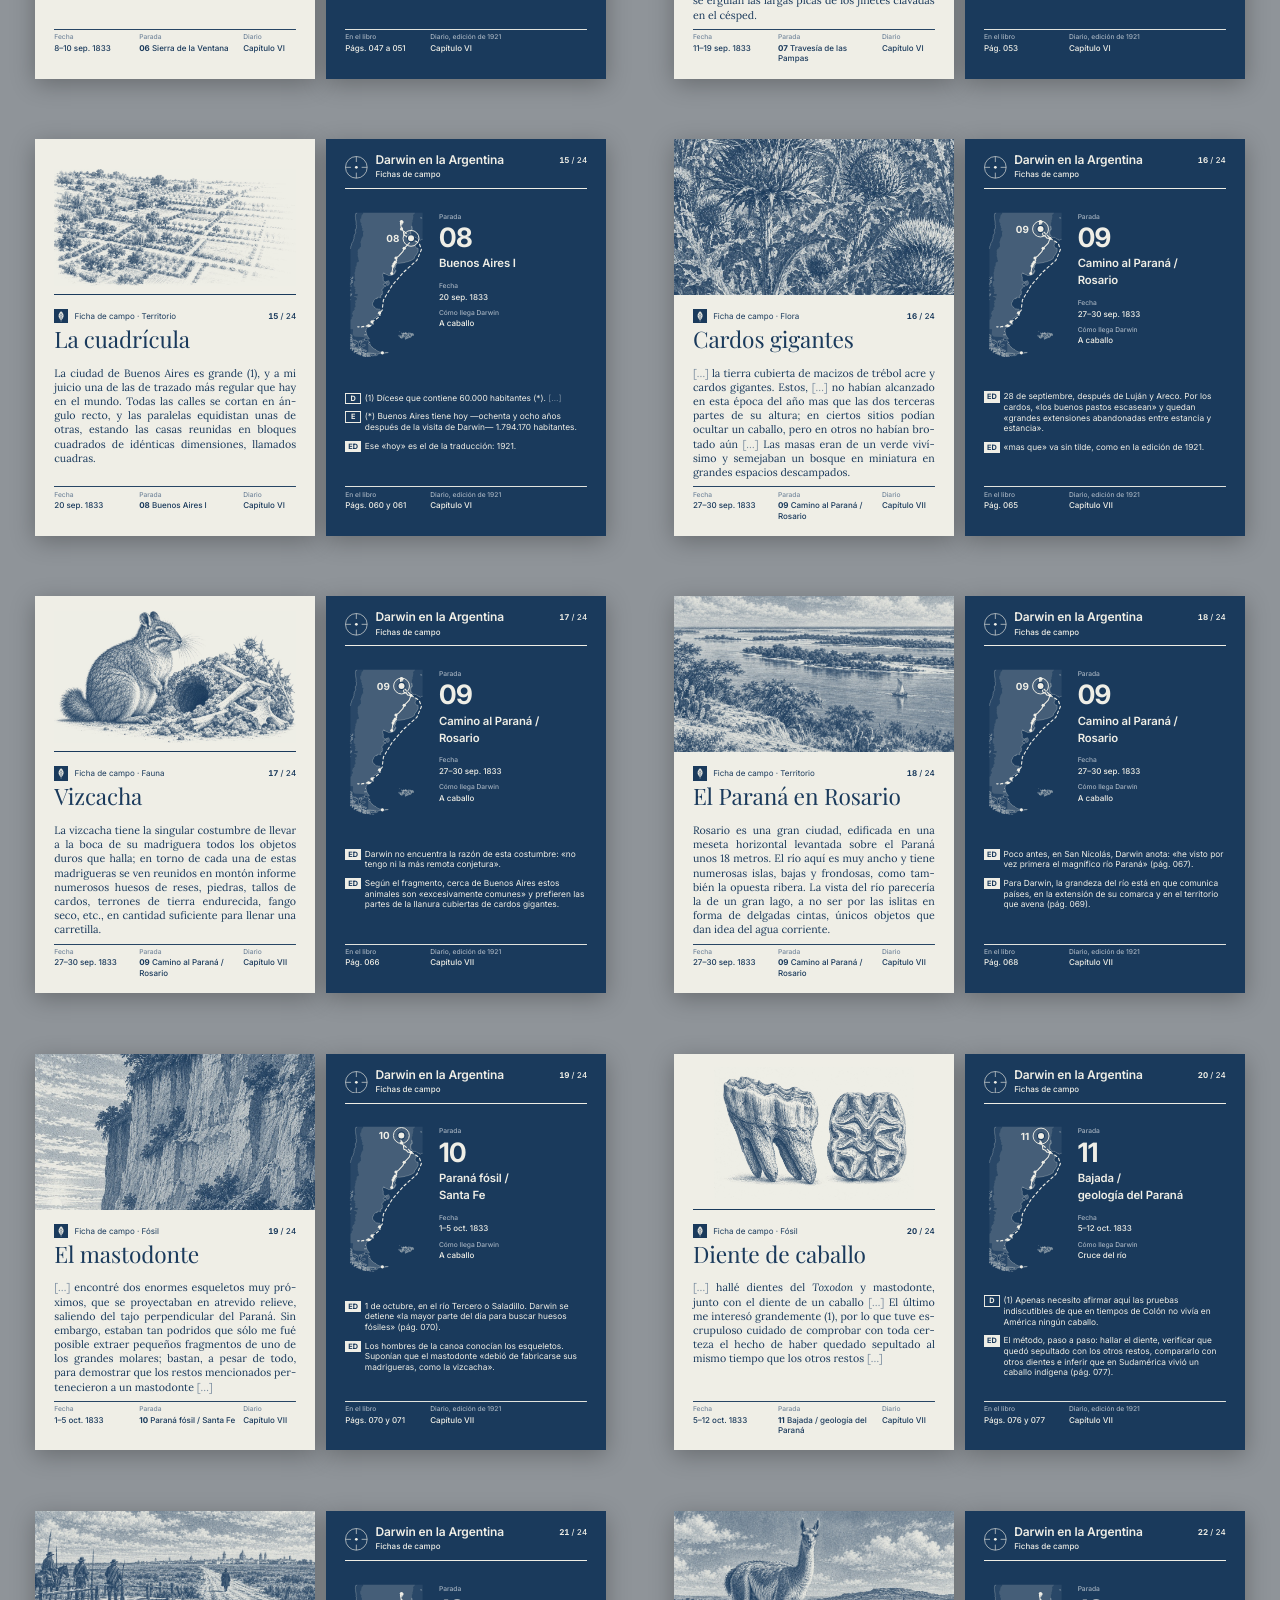
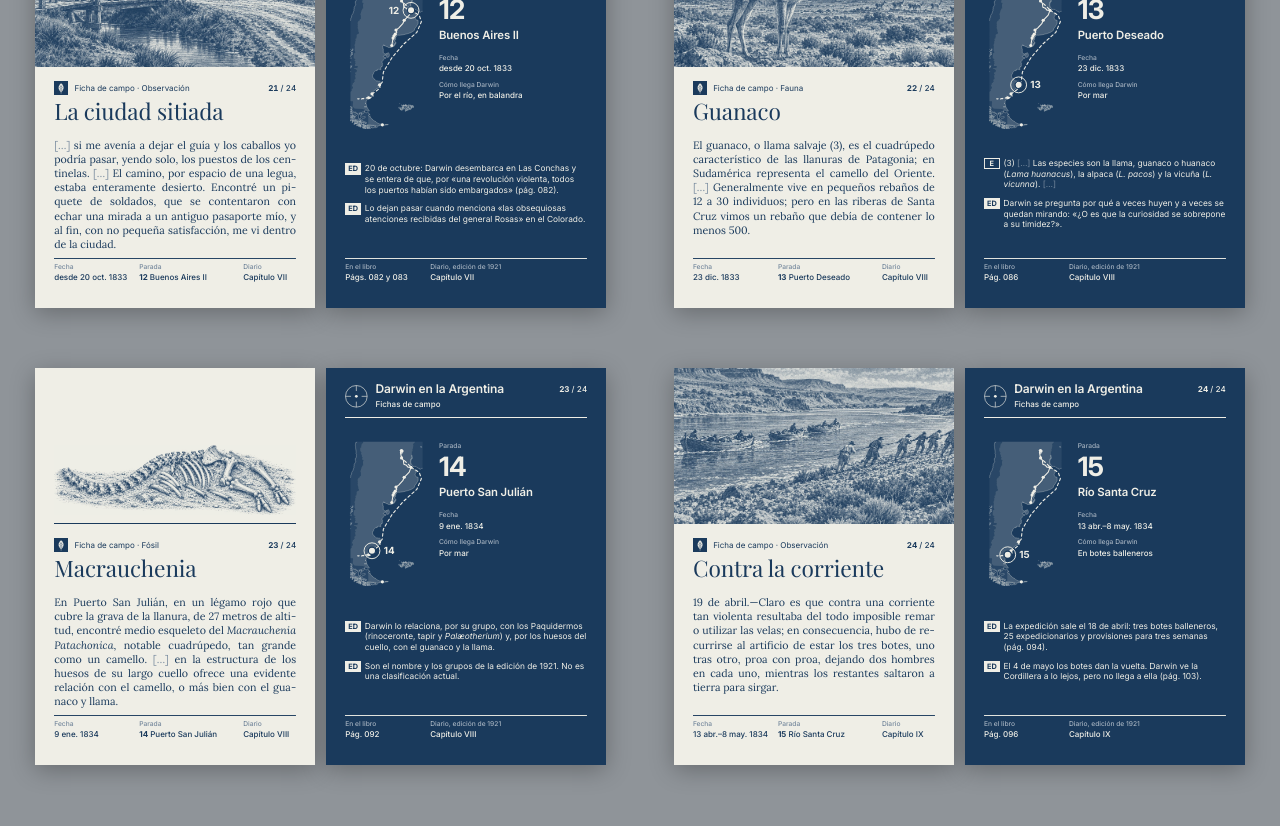
==== commit 8df05b77: "Fichas: páginas del libro +2 desde la 010 (renumeración del libro del 26 oct.), en las 24 fichas y s" ====
--- a/index.html
+++ b/index.html
@@ -50,7 +50,7 @@
     <div class="r-notas"><p><span class="notetag">E</span>(1) Arbolito de la familia de las magnoliáceas, que se extiende del sur de Méjico al estrecho de Magallanes.</p><p><span class="notetag notetag--ed">ED</span>Los nombres científicos se conservan como figuran en la edición de 1921.</p></div>
     <div class="r-pie">
       <dl class="r-dato">
-        <div><dt>En el libro</dt><dd>Pág. 014</dd></div>
+        <div><dt>En el libro</dt><dd>Pág. 016</dd></div>
         <div><dt>Diario, edición de 1921</dt><dd>Capítulo X</dd></div>
       </dl>
     </div>
@@ -97,7 +97,7 @@
     <div class="r-notas"><p><span class="notetag notetag--ed">ED</span>Como el bosque no lo deja avanzar, Darwin sube por la ribera de un torrente que baja de la montaña.</p><p><span class="notetag notetag--ed">ED</span>Darwin también relata encuentros con habitantes fueguinos. Sus descripciones expresan la mirada europea y los prejuicios de su época; deben leerse en ese contexto.</p></div>
     <div class="r-pie">
       <dl class="r-dato">
-        <div><dt>En el libro</dt><dd>Págs. 012 y 013</dd></div>
+        <div><dt>En el libro</dt><dd>Págs. 014 y 015</dd></div>
         <div><dt>Diario, edición de 1921</dt><dd>Capítulo X</dd></div>
       </dl>
     </div>
@@ -144,7 +144,7 @@
     <div class="r-notas"><p><span class="notetag notetag--ed">ED</span>Las medidas del fragmento: 24 km del pueblo a la salina; el lago, 4 km de largo «por más de uno y medio de ancho»; 10 a 12 cm de sal en las márgenes.</p><p><span class="notetag notetag--ed">ED</span>El pueblo es El Carmen o Patagones, sobre el río Negro.</p></div>
     <div class="r-pie">
       <dl class="r-dato">
-        <div><dt>En el libro</dt><dd>Pág. 019</dd></div>
+        <div><dt>En el libro</dt><dd>Pág. 021</dd></div>
         <div><dt>Diario, edición de 1921</dt><dd>Capítulo IV</dd></div>
       </dl>
     </div>
@@ -191,7 +191,7 @@
     <div class="r-notas"><p><span class="notetag notetag--ed">ED</span>«Padre» y «madre de la sal» son los nombres que Darwin recoge de los gauchos; no son nomenclatura científica actual.</p><p><span class="notetag notetag--ed">ED</span>La lámina muestra «el padre»: un cristal de yeso.</p></div>
     <div class="r-pie">
       <dl class="r-dato">
-        <div><dt>En el libro</dt><dd>Pág. 020</dd></div>
+        <div><dt>En el libro</dt><dd>Pág. 022</dd></div>
         <div><dt>Diario, edición de 1921</dt><dd>Capítulo IV</dd></div>
       </dl>
     </div>
@@ -235,10 +235,10 @@
         </dl>
       </div>
     </div>
-    <div class="r-notas"><p><span class="notetag notetag--ed">ED</span>Lo que Darwin observa en la salmuera, en orden: espuma verde («confervas»), color rojizo («infusorios»), gusanos anélidos y flamencos.</p><p><span class="notetag notetag--ed">ED</span>Para Darwin es «un pequeño mundo de vivientes» adaptados a ese medio (pág. 022).</p></div>
-    <div class="r-pie">
-      <dl class="r-dato">
-        <div><dt>En el libro</dt><dd>Pág. 021</dd></div>
+    <div class="r-notas"><p><span class="notetag notetag--ed">ED</span>Lo que Darwin observa en la salmuera, en orden: espuma verde («confervas»), color rojizo («infusorios»), gusanos anélidos y flamencos.</p><p><span class="notetag notetag--ed">ED</span>Para Darwin es «un pequeño mundo de vivientes» adaptados a ese medio (pág. 024).</p></div>
+    <div class="r-pie">
+      <dl class="r-dato">
+        <div><dt>En el libro</dt><dd>Pág. 023</dd></div>
         <div><dt>Diario, edición de 1921</dt><dd>Capítulo IV</dd></div>
       </dl>
     </div>
@@ -285,7 +285,7 @@
     <div class="r-notas"><p><span class="notetag notetag--ed">ED</span>«Walleechu» es la grafía con que Darwin anota el nombre. El fragmento describe una práctica religiosa de los pueblos indígenas de la región con palabras de su época; debe leerse en ese contexto.</p></div>
     <div class="r-pie">
       <dl class="r-dato">
-        <div><dt>En el libro</dt><dd>Pág. 026</dd></div>
+        <div><dt>En el libro</dt><dd>Pág. 028</dd></div>
         <div><dt>Diario, edición de 1921</dt><dd>Capítulo IV</dd></div>
       </dl>
     </div>
@@ -329,10 +329,10 @@
         </dl>
       </div>
     </div>
-    <div class="r-notas"><p><span class="notetag notetag--ed">ED</span>Nombre en la edición de 1921: <i>Cavia Patagónica</i>. Los nombres científicos se conservan como figuran en esa edición.</p><p><span class="notetag notetag--ed">ED</span>Más adelante, en una nota, Darwin compara Patagonia con los desiertos de Siria: «el guanaco reemplaza a la gacela y el agutí a la liebre» (pág. 095).</p></div>
-    <div class="r-pie">
-      <dl class="r-dato">
-        <div><dt>En el libro</dt><dd>Pág. 028</dd></div>
+    <div class="r-notas"><p><span class="notetag notetag--ed">ED</span>Nombre en la edición de 1921: <i>Cavia Patagónica</i>. Los nombres científicos se conservan como figuran en esa edición.</p><p><span class="notetag notetag--ed">ED</span>Más adelante, en una nota, Darwin compara Patagonia con los desiertos de Siria: «el guanaco reemplaza a la gacela y el agutí a la liebre» (pág. 097).</p></div>
+    <div class="r-pie">
+      <dl class="r-dato">
+        <div><dt>En el libro</dt><dd>Pág. 030</dd></div>
         <div><dt>Diario, edición de 1921</dt><dd>Capítulo IV</dd></div>
       </dl>
     </div>
@@ -379,7 +379,7 @@
     <div class="r-notas"><p><span class="notetag notetag--ed">ED</span>Las yeguadas seguían a «una división de tropas que se hallaba en el interior».</p><p><span class="notetag notetag--ed">ED</span>Las medidas del fragmento: el río tiene «unos 60 metros de ancho» en el paso; hasta la desembocadura hay nueve leguas en línea recta, «pero 25 por el agua».</p></div>
     <div class="r-pie">
       <dl class="r-dato">
-        <div><dt>En el libro</dt><dd>Pág. 029</dd></div>
+        <div><dt>En el libro</dt><dd>Pág. 031</dd></div>
         <div><dt>Diario, edición de 1921</dt><dd>Capítulo IV</dd></div>
       </dl>
     </div>
@@ -426,7 +426,7 @@
     <div class="r-notas"><p><span class="notetag notetag--ed">ED</span>La casa estaba «al pie de un cerro de 30 a 60 metros de alto»; alrededor se había cavado «un foso o zanja», como defensa.</p><p><span class="notetag notetag--ed">ED</span>«Africa» va sin tilde, como en la edición de 1921.</p></div>
     <div class="r-pie">
       <dl class="r-dato">
-        <div><dt>En el libro</dt><dd>Pág. 032</dd></div>
+        <div><dt>En el libro</dt><dd>Pág. 034</dd></div>
         <div><dt>Diario, edición de 1921</dt><dd>Capítulo IV</dd></div>
       </dl>
     </div>
@@ -470,10 +470,10 @@
         </dl>
       </div>
     </div>
-    <div class="r-notas"><p><span class="notetag notetag--ed">ED</span>En la playa, «en el espacio de unos 200 metros cuadrados», Darwin encontró los restos de nueve grandes cuadrúpedos (págs. 036 y 037).</p><p><span class="notetag notetag--ed">ED</span>Darwin observó este lugar en más de una visita (pág. 035).</p></div>
-    <div class="r-pie">
-      <dl class="r-dato">
-        <div><dt>En el libro</dt><dd>Pág. 034</dd></div>
+    <div class="r-notas"><p><span class="notetag notetag--ed">ED</span>En la playa, «en el espacio de unos 200 metros cuadrados», Darwin encontró los restos de nueve grandes cuadrúpedos (págs. 038 y 039).</p><p><span class="notetag notetag--ed">ED</span>Darwin observó este lugar en más de una visita (pág. 037).</p></div>
+    <div class="r-pie">
+      <dl class="r-dato">
+        <div><dt>En el libro</dt><dd>Pág. 036</dd></div>
         <div><dt>Diario, edición de 1921</dt><dd>Capítulo IV</dd></div>
       </dl>
     </div>
@@ -520,7 +520,7 @@
     <div class="r-notas"><p><span class="notetag notetag--ed">ED</span>Darwin habla de los «animales megateroideos»: <i>Megatherium</i>, <i>Megalonyx</i>, <i>Scelidotherium</i> y <i>Mylodon</i>. La explicación es del profesor Owen, tal como la resume Darwin.</p><p><span class="notetag notetag--ed">ED</span>Lo que Darwin encontró de este animal en Punta Alta: «Varias partes de tres cabezas y otros huesos». Es el primero de un inventario de nueve grandes cuadrúpedos.</p></div>
     <div class="r-pie">
       <dl class="r-dato">
-        <div><dt>En el libro</dt><dd>Págs. 036 y 042</dd></div>
+        <div><dt>En el libro</dt><dd>Págs. 038 y 044</dd></div>
         <div><dt>Diario, edición de 1921</dt><dd>Capítulo V</dd></div>
       </dl>
     </div>
@@ -564,10 +564,10 @@
         </dl>
       </div>
     </div>
-    <div class="r-notas"><p><span class="notetag notetag--ed">ED</span>Es el tercero del inventario de Punta Alta: «animal también afín» al <i>Megatherium</i> y al <i>Megalonyx</i>.</p><p><span class="notetag notetag--ed">ED</span>Los huesos estaban «en sus relativas posiciones propias», incluso la rótula. Darwin concluye que los restos estaban «frescos y unidos por sus ligamentos» cuando quedaron en la grava (pág. 040).</p></div>
-    <div class="r-pie">
-      <dl class="r-dato">
-        <div><dt>En el libro</dt><dd>Págs. 036 y 040</dd></div>
+    <div class="r-notas"><p><span class="notetag notetag--ed">ED</span>Es el tercero del inventario de Punta Alta: «animal también afín» al <i>Megatherium</i> y al <i>Megalonyx</i>.</p><p><span class="notetag notetag--ed">ED</span>Los huesos estaban «en sus relativas posiciones propias», incluso la rótula. Darwin concluye que los restos estaban «frescos y unidos por sus ligamentos» cuando quedaron en la grava (pág. 042).</p></div>
+    <div class="r-pie">
+      <dl class="r-dato">
+        <div><dt>En el libro</dt><dd>Págs. 038 y 042</dd></div>
         <div><dt>Diario, edición de 1921</dt><dd>Capítulo V</dd></div>
       </dl>
     </div>
@@ -611,10 +611,10 @@
         </dl>
       </div>
     </div>
-    <div class="r-notas"><p><span class="notetag">E</span>Esta sierra tiene de altura máxima 1.060 metros.</p><p><span class="notetag notetag--ed">ED</span>El 9 de septiembre Darwin llega a la cima del segundo pico, «con extrema dificultad», y renuncia a los dos más altos (pág. 048).</p><p><span class="notetag notetag--ed">ED</span>«mi» va sin tilde, como en la edición de 1921.</p></div>
-    <div class="r-pie">
-      <dl class="r-dato">
-        <div><dt>En el libro</dt><dd>Págs. 045 a 049</dd></div>
+    <div class="r-notas"><p><span class="notetag">E</span>Esta sierra tiene de altura máxima 1.060 metros.</p><p><span class="notetag notetag--ed">ED</span>El 9 de septiembre Darwin llega a la cima del segundo pico, «con extrema dificultad», y renuncia a los dos más altos (pág. 050).</p><p><span class="notetag notetag--ed">ED</span>«mi» va sin tilde, como en la edición de 1921.</p></div>
+    <div class="r-pie">
+      <dl class="r-dato">
+        <div><dt>En el libro</dt><dd>Págs. 047 a 051</dd></div>
         <div><dt>Diario, edición de 1921</dt><dd>Capítulo VI</dd></div>
       </dl>
     </div>
@@ -661,7 +661,7 @@
     <div class="r-notas"><p><span class="notetag notetag--ed">ED</span>12–13 de septiembre, en la tercera posta. Darwin describe la escena de la hoguera hacia afuera: jugadores, perros, armas, picas y, al fondo, los caballos atados.</p><p><span class="notetag notetag--ed">ED</span>Los jugadores son los soldados de la posta.</p></div>
     <div class="r-pie">
       <dl class="r-dato">
-        <div><dt>En el libro</dt><dd>Pág. 051</dd></div>
+        <div><dt>En el libro</dt><dd>Pág. 053</dd></div>
         <div><dt>Diario, edición de 1921</dt><dd>Capítulo VI</dd></div>
       </dl>
     </div>
@@ -708,7 +708,7 @@
     <div class="r-notas"><p><span class="notetag">D</span>(1) Dícese que contiene 60.000 habitantes (*). <span class="cut">[…]</span></p><p><span class="notetag">E</span>(*) Buenos Aires tiene hoy —ochenta y ocho años después de la visita de Darwin— 1.794.170 habitantes.</p><p><span class="notetag notetag--ed">ED</span>Ese «hoy» es el de la traducción: 1921.</p></div>
     <div class="r-pie">
       <dl class="r-dato">
-        <div><dt>En el libro</dt><dd>Págs. 058 y 059</dd></div>
+        <div><dt>En el libro</dt><dd>Págs. 060 y 061</dd></div>
         <div><dt>Diario, edición de 1921</dt><dd>Capítulo VI</dd></div>
       </dl>
     </div>
@@ -755,7 +755,7 @@
     <div class="r-notas"><p><span class="notetag notetag--ed">ED</span>28 de septiembre, después de Luján y Areco. Por los cardos, «los buenos pastos escasean» y quedan «grandes extensiones abandonadas entre estancia y estancia».</p><p><span class="notetag notetag--ed">ED</span>«mas que» va sin tilde, como en la edición de 1921.</p></div>
     <div class="r-pie">
       <dl class="r-dato">
-        <div><dt>En el libro</dt><dd>Pág. 063</dd></div>
+        <div><dt>En el libro</dt><dd>Pág. 065</dd></div>
         <div><dt>Diario, edición de 1921</dt><dd>Capítulo VII</dd></div>
       </dl>
     </div>
@@ -802,7 +802,7 @@
     <div class="r-notas"><p><span class="notetag notetag--ed">ED</span>Darwin no encuentra la razón de esta costumbre: «no tengo ni la más remota conjetura».</p><p><span class="notetag notetag--ed">ED</span>Según el fragmento, cerca de Buenos Aires estos animales son «excesivamente comunes» y prefieren las partes de la llanura cubiertas de cardos gigantes.</p></div>
     <div class="r-pie">
       <dl class="r-dato">
-        <div><dt>En el libro</dt><dd>Pág. 064</dd></div>
+        <div><dt>En el libro</dt><dd>Pág. 066</dd></div>
         <div><dt>Diario, edición de 1921</dt><dd>Capítulo VII</dd></div>
       </dl>
     </div>
@@ -846,10 +846,10 @@
         </dl>
       </div>
     </div>
-    <div class="r-notas"><p><span class="notetag notetag--ed">ED</span>Poco antes, en San Nicolás, Darwin anota: «he visto por vez primera el magnífico río Paraná» (pág. 065).</p><p><span class="notetag notetag--ed">ED</span>Para Darwin, la grandeza del río está en que comunica países, en la extensión de su comarca y en el territorio que avena (pág. 067).</p></div>
-    <div class="r-pie">
-      <dl class="r-dato">
-        <div><dt>En el libro</dt><dd>Pág. 066</dd></div>
+    <div class="r-notas"><p><span class="notetag notetag--ed">ED</span>Poco antes, en San Nicolás, Darwin anota: «he visto por vez primera el magnífico río Paraná» (pág. 067).</p><p><span class="notetag notetag--ed">ED</span>Para Darwin, la grandeza del río está en que comunica países, en la extensión de su comarca y en el territorio que avena (pág. 069).</p></div>
+    <div class="r-pie">
+      <dl class="r-dato">
+        <div><dt>En el libro</dt><dd>Pág. 068</dd></div>
         <div><dt>Diario, edición de 1921</dt><dd>Capítulo VII</dd></div>
       </dl>
     </div>
@@ -893,10 +893,10 @@
         </dl>
       </div>
     </div>
-    <div class="r-notas"><p><span class="notetag notetag--ed">ED</span>1 de octubre, en el río Tercero o Saladillo. Darwin se detiene «la mayor parte del día para buscar huesos fósiles» (pág. 068).</p><p><span class="notetag notetag--ed">ED</span>Los hombres de la canoa conocían los esqueletos. Suponían que el mastodonte «debió de fabricarse sus madrigueras, como la vizcacha».</p></div>
-    <div class="r-pie">
-      <dl class="r-dato">
-        <div><dt>En el libro</dt><dd>Págs. 068 y 069</dd></div>
+    <div class="r-notas"><p><span class="notetag notetag--ed">ED</span>1 de octubre, en el río Tercero o Saladillo. Darwin se detiene «la mayor parte del día para buscar huesos fósiles» (pág. 070).</p><p><span class="notetag notetag--ed">ED</span>Los hombres de la canoa conocían los esqueletos. Suponían que el mastodonte «debió de fabricarse sus madrigueras, como la vizcacha».</p></div>
+    <div class="r-pie">
+      <dl class="r-dato">
+        <div><dt>En el libro</dt><dd>Págs. 070 y 071</dd></div>
         <div><dt>Diario, edición de 1921</dt><dd>Capítulo VII</dd></div>
       </dl>
     </div>
@@ -940,10 +940,10 @@
         </dl>
       </div>
     </div>
-    <div class="r-notas"><p><span class="notetag">D</span>(1) Apenas necesito afirmar aquí las pruebas indiscutibles de que en tiempos de Colón no vivía en América ningún caballo.</p><p><span class="notetag notetag--ed">ED</span>El método, paso a paso: hallar el diente, verificar que quedó sepultado con los otros restos, compararlo con otros dientes e inferir que en Sudamérica vivió un caballo indígena (pág. 075).</p></div>
-    <div class="r-pie">
-      <dl class="r-dato">
-        <div><dt>En el libro</dt><dd>Págs. 074 y 075</dd></div>
+    <div class="r-notas"><p><span class="notetag">D</span>(1) Apenas necesito afirmar aquí las pruebas indiscutibles de que en tiempos de Colón no vivía en América ningún caballo.</p><p><span class="notetag notetag--ed">ED</span>El método, paso a paso: hallar el diente, verificar que quedó sepultado con los otros restos, compararlo con otros dientes e inferir que en Sudamérica vivió un caballo indígena (pág. 077).</p></div>
+    <div class="r-pie">
+      <dl class="r-dato">
+        <div><dt>En el libro</dt><dd>Págs. 076 y 077</dd></div>
         <div><dt>Diario, edición de 1921</dt><dd>Capítulo VII</dd></div>
       </dl>
     </div>
@@ -987,10 +987,10 @@
         </dl>
       </div>
     </div>
-    <div class="r-notas"><p><span class="notetag notetag--ed">ED</span>20 de octubre: Darwin desembarca en Las Conchas y se entera de que, por «una revolución violenta, todos los puertos habían sido embargados» (pág. 080).</p><p><span class="notetag notetag--ed">ED</span>Lo dejan pasar cuando menciona «las obsequiosas atenciones recibidas del general Rosas» en el Colorado.</p></div>
-    <div class="r-pie">
-      <dl class="r-dato">
-        <div><dt>En el libro</dt><dd>Págs. 080 y 081</dd></div>
+    <div class="r-notas"><p><span class="notetag notetag--ed">ED</span>20 de octubre: Darwin desembarca en Las Conchas y se entera de que, por «una revolución violenta, todos los puertos habían sido embargados» (pág. 082).</p><p><span class="notetag notetag--ed">ED</span>Lo dejan pasar cuando menciona «las obsequiosas atenciones recibidas del general Rosas» en el Colorado.</p></div>
+    <div class="r-pie">
+      <dl class="r-dato">
+        <div><dt>En el libro</dt><dd>Págs. 082 y 083</dd></div>
         <div><dt>Diario, edición de 1921</dt><dd>Capítulo VII</dd></div>
       </dl>
     </div>
@@ -1037,7 +1037,7 @@
     <div class="r-notas"><p><span class="notetag">E</span>(3) <span class="cut">[…]</span> Las especies son la llama, guanaco o huanaco (<i>Lama huanacus</i>), la alpaca (<i>L. pacos</i>) y la vicuña (<i>L. vicunna</i>). <span class="cut">[…]</span></p><p><span class="notetag notetag--ed">ED</span>Darwin se pregunta por qué a veces huyen y a veces se quedan mirando: «¿O es que la curiosidad se sobrepone a su timidez?».</p></div>
     <div class="r-pie">
       <dl class="r-dato">
-        <div><dt>En el libro</dt><dd>Pág. 084</dd></div>
+        <div><dt>En el libro</dt><dd>Pág. 086</dd></div>
         <div><dt>Diario, edición de 1921</dt><dd>Capítulo VIII</dd></div>
       </dl>
     </div>
@@ -1084,7 +1084,7 @@
     <div class="r-notas"><p><span class="notetag notetag--ed">ED</span>Darwin lo relaciona, por su grupo, con los Paquidermos (rinoceronte, tapir y <i>Palæotherium</i>) y, por los huesos del cuello, con el guanaco y la llama.</p><p><span class="notetag notetag--ed">ED</span>Son el nombre y los grupos de la edición de 1921. No es una clasificación actual.</p></div>
     <div class="r-pie">
       <dl class="r-dato">
-        <div><dt>En el libro</dt><dd>Pág. 090</dd></div>
+        <div><dt>En el libro</dt><dd>Pág. 092</dd></div>
         <div><dt>Diario, edición de 1921</dt><dd>Capítulo VIII</dd></div>
       </dl>
     </div>
@@ -1128,10 +1128,10 @@
         </dl>
       </div>
     </div>
-    <div class="r-notas"><p><span class="notetag notetag--ed">ED</span>La expedición sale el 18 de abril: tres botes balleneros, 25 expedicionarios y provisiones para tres semanas (pág. 092).</p><p><span class="notetag notetag--ed">ED</span>El 4 de mayo los botes dan la vuelta. Darwin ve la Cordillera a lo lejos, pero no llega a ella (pág. 101).</p></div>
-    <div class="r-pie">
-      <dl class="r-dato">
-        <div><dt>En el libro</dt><dd>Pág. 094</dd></div>
+    <div class="r-notas"><p><span class="notetag notetag--ed">ED</span>La expedición sale el 18 de abril: tres botes balleneros, 25 expedicionarios y provisiones para tres semanas (pág. 094).</p><p><span class="notetag notetag--ed">ED</span>El 4 de mayo los botes dan la vuelta. Darwin ve la Cordillera a lo lejos, pero no llega a ella (pág. 103).</p></div>
+    <div class="r-pie">
+      <dl class="r-dato">
+        <div><dt>En el libro</dt><dd>Pág. 096</dd></div>
         <div><dt>Diario, edición de 1921</dt><dd>Capítulo IX</dd></div>
       </dl>
     </div>
